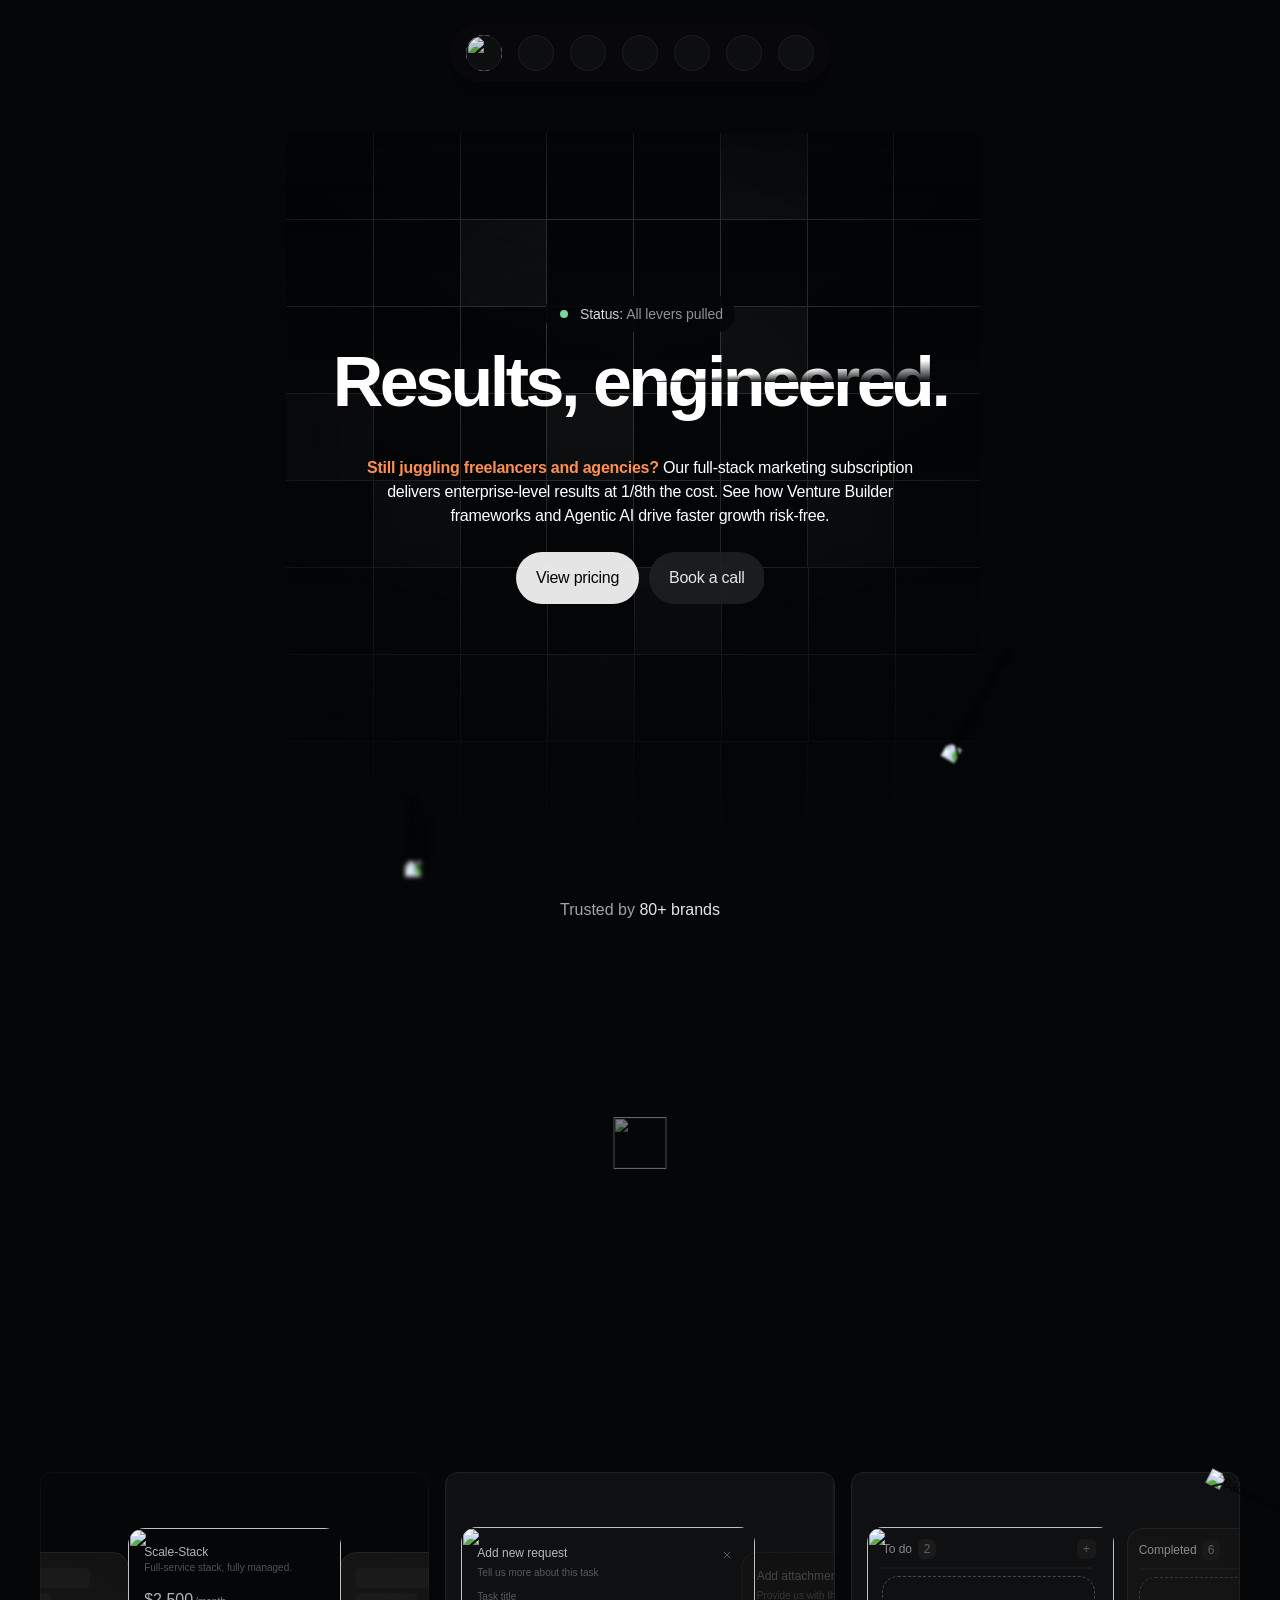
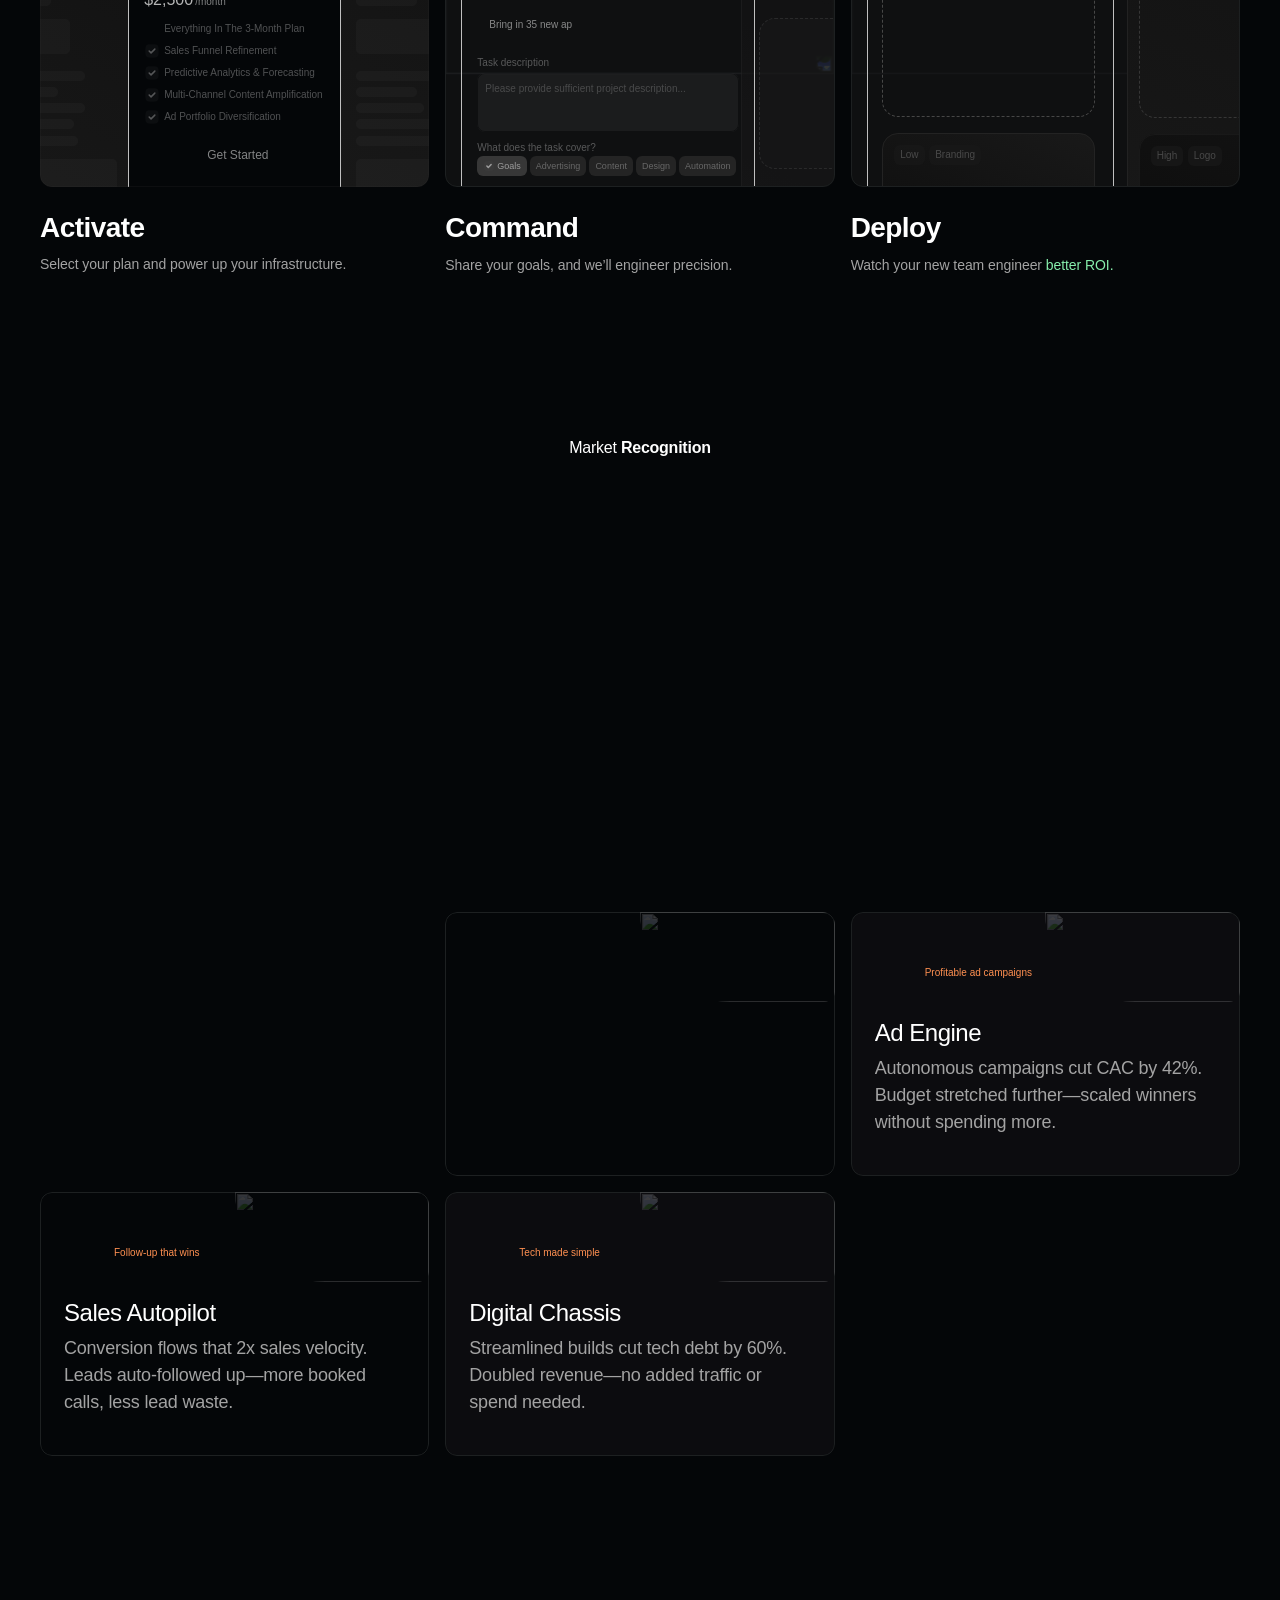
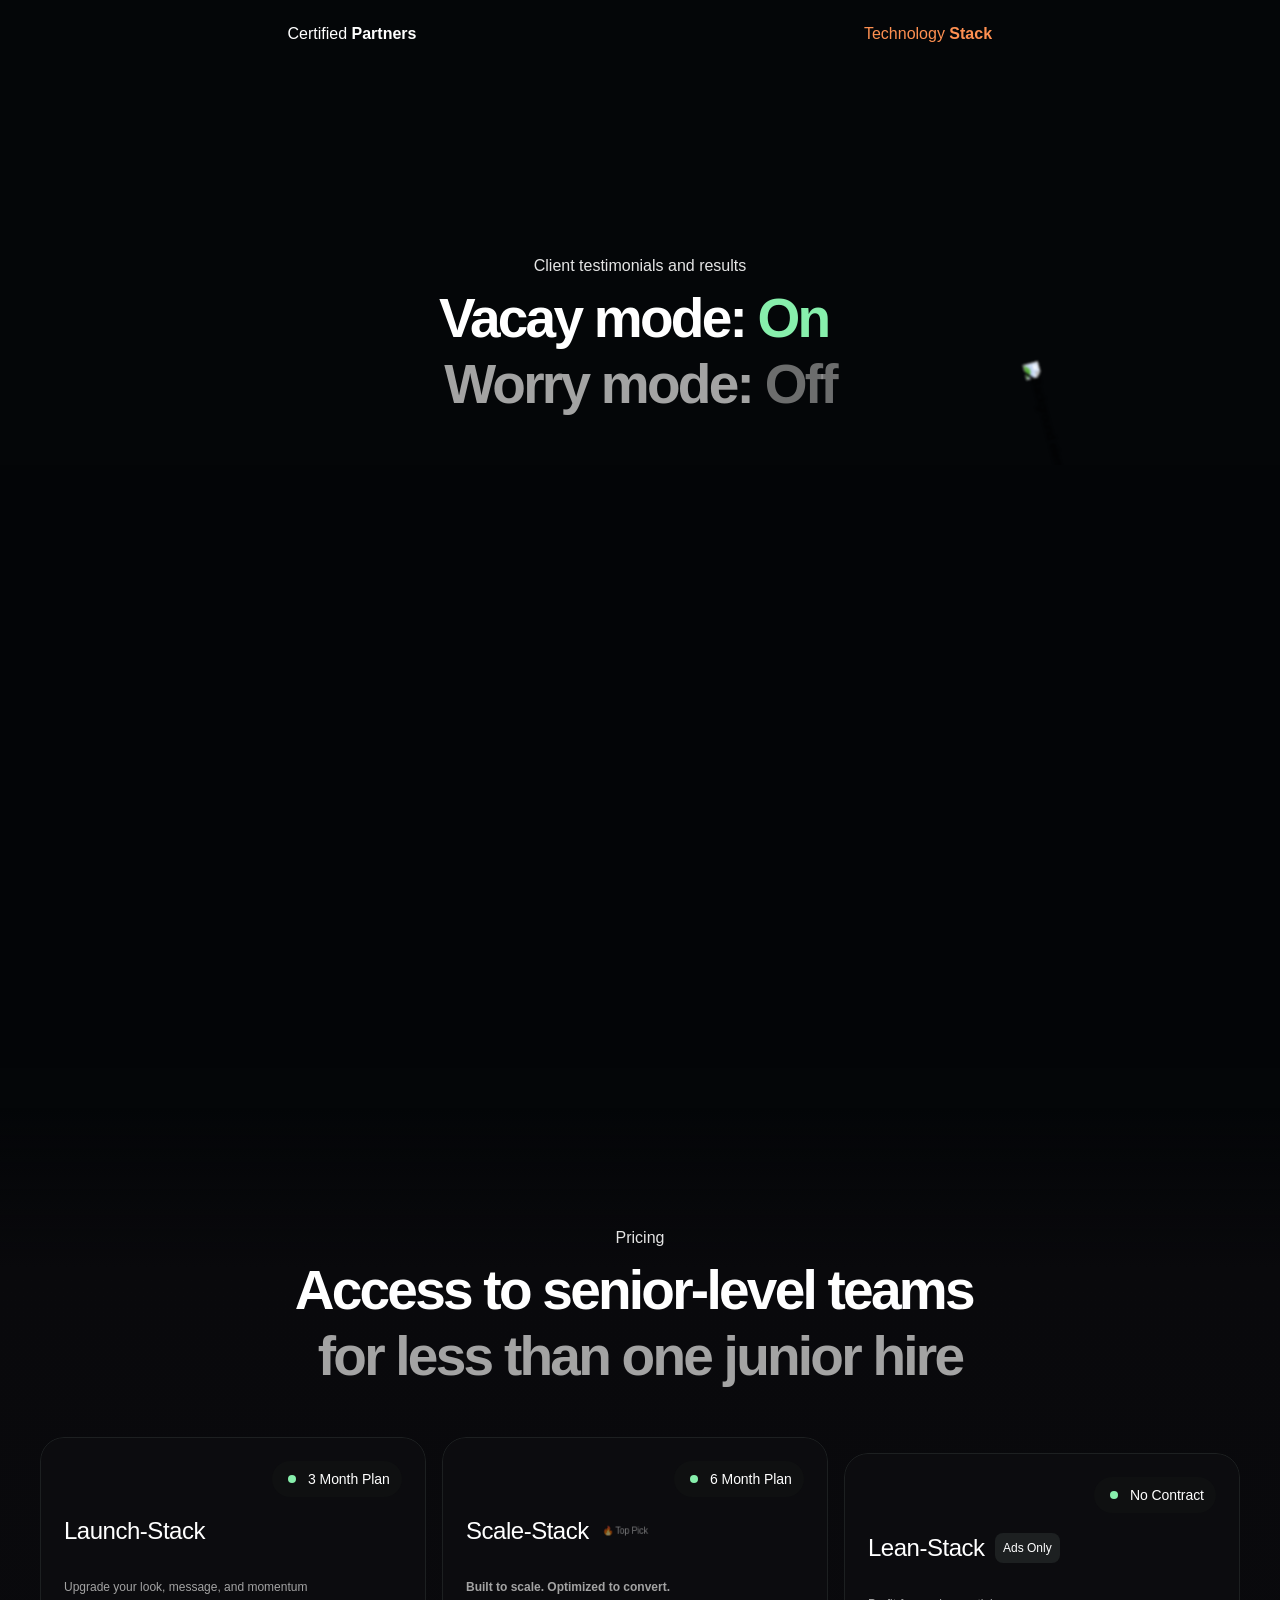
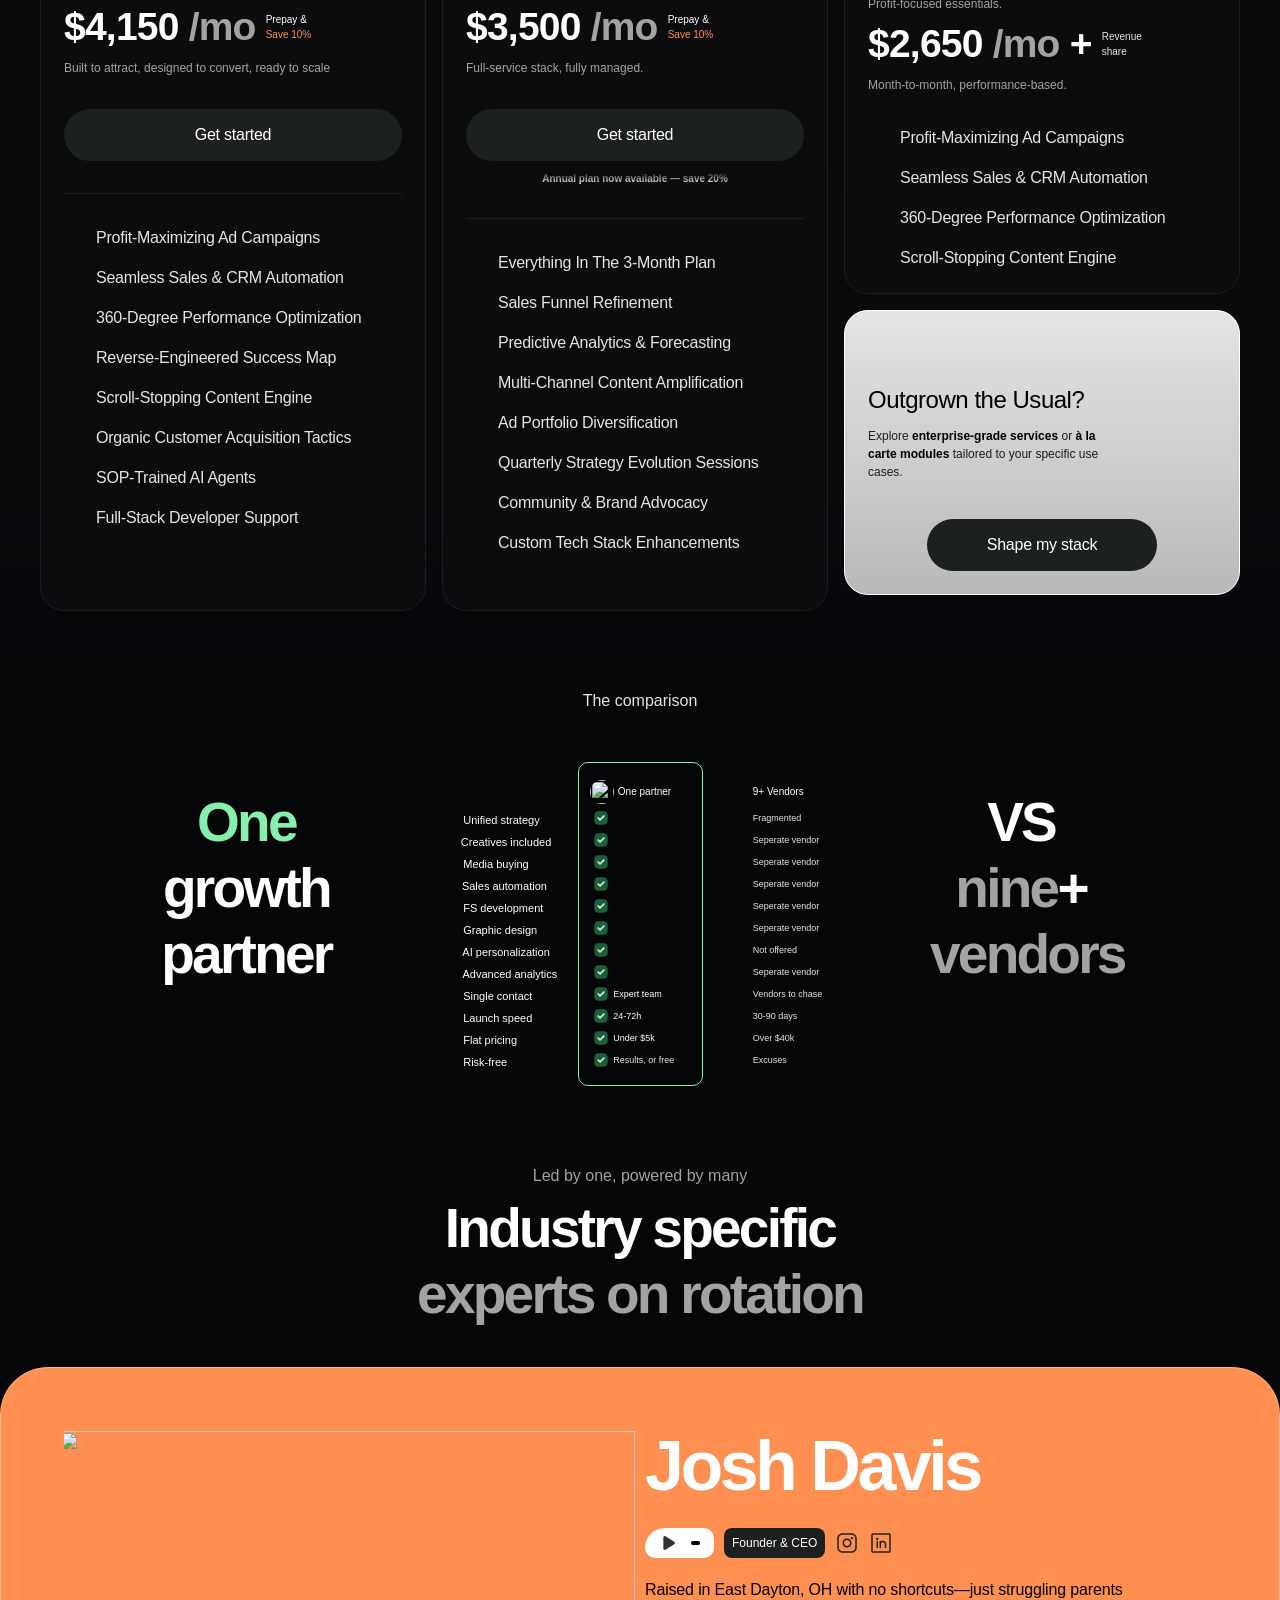
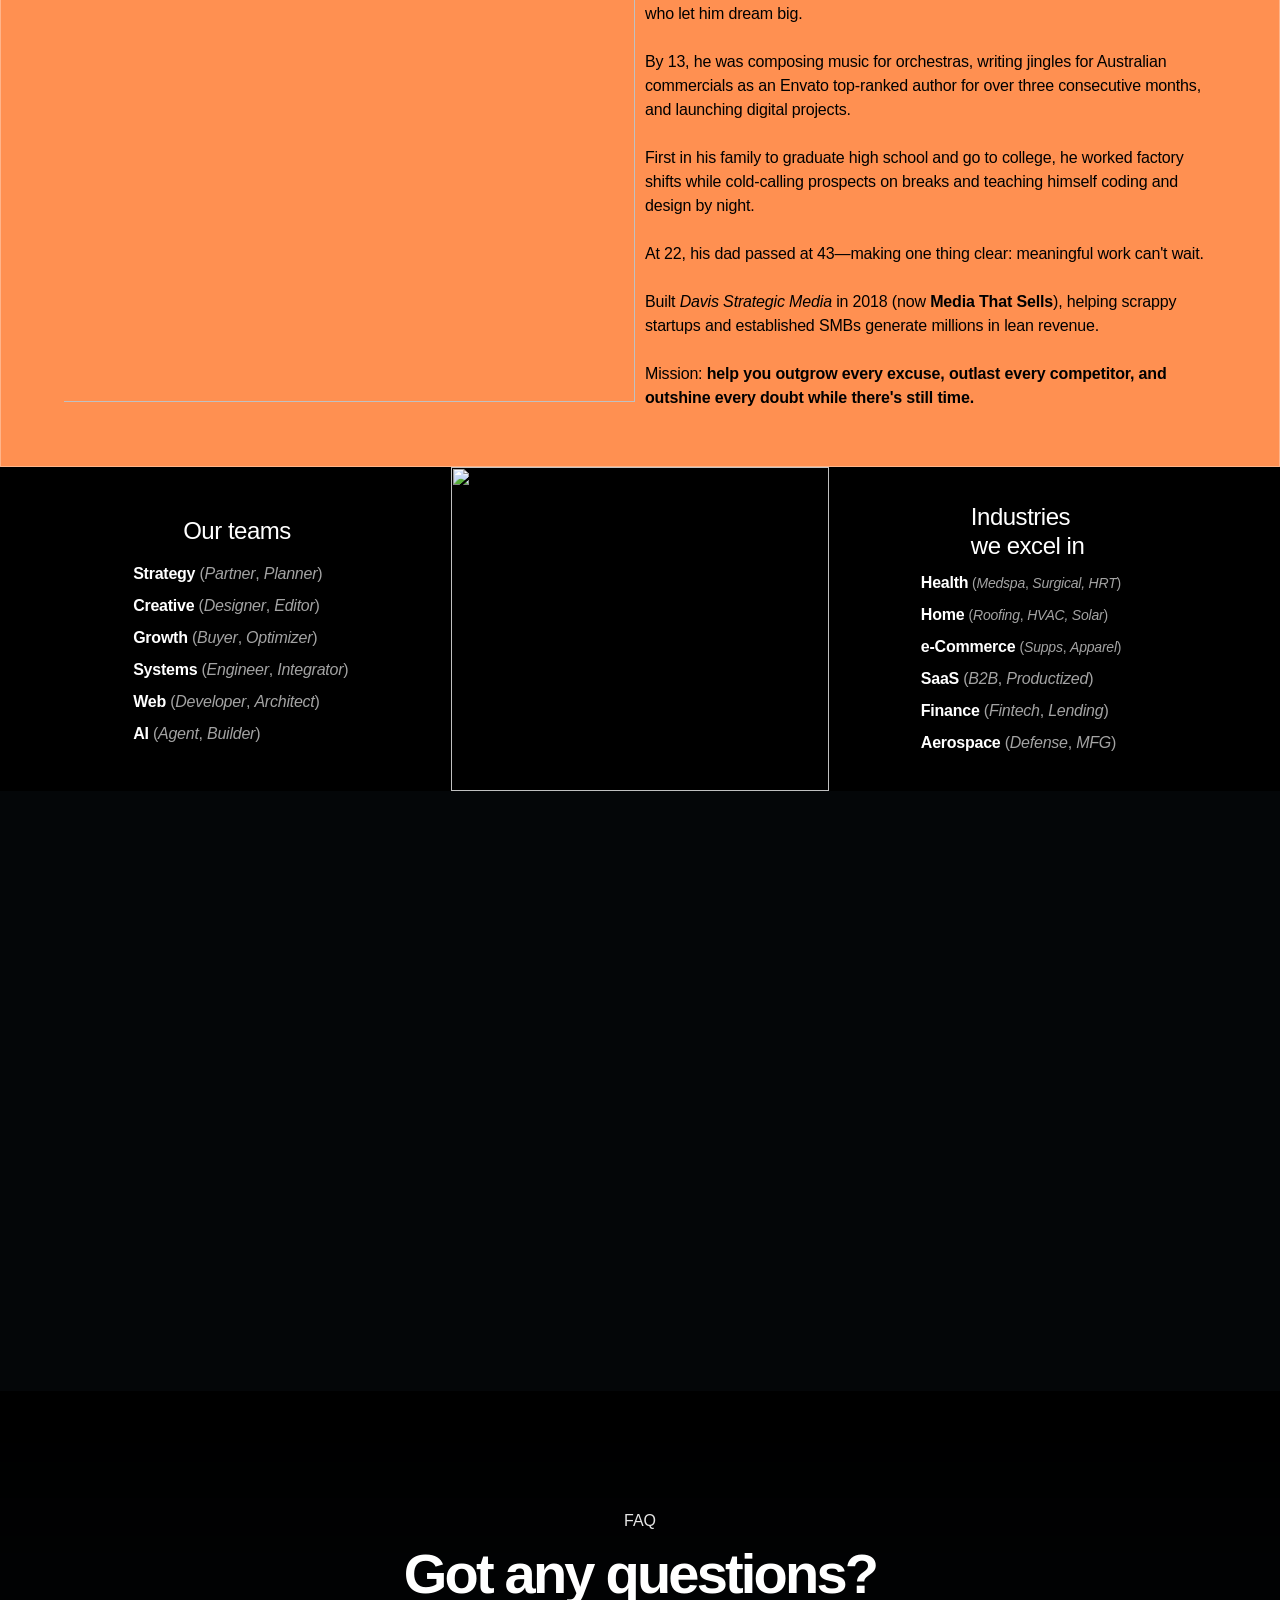
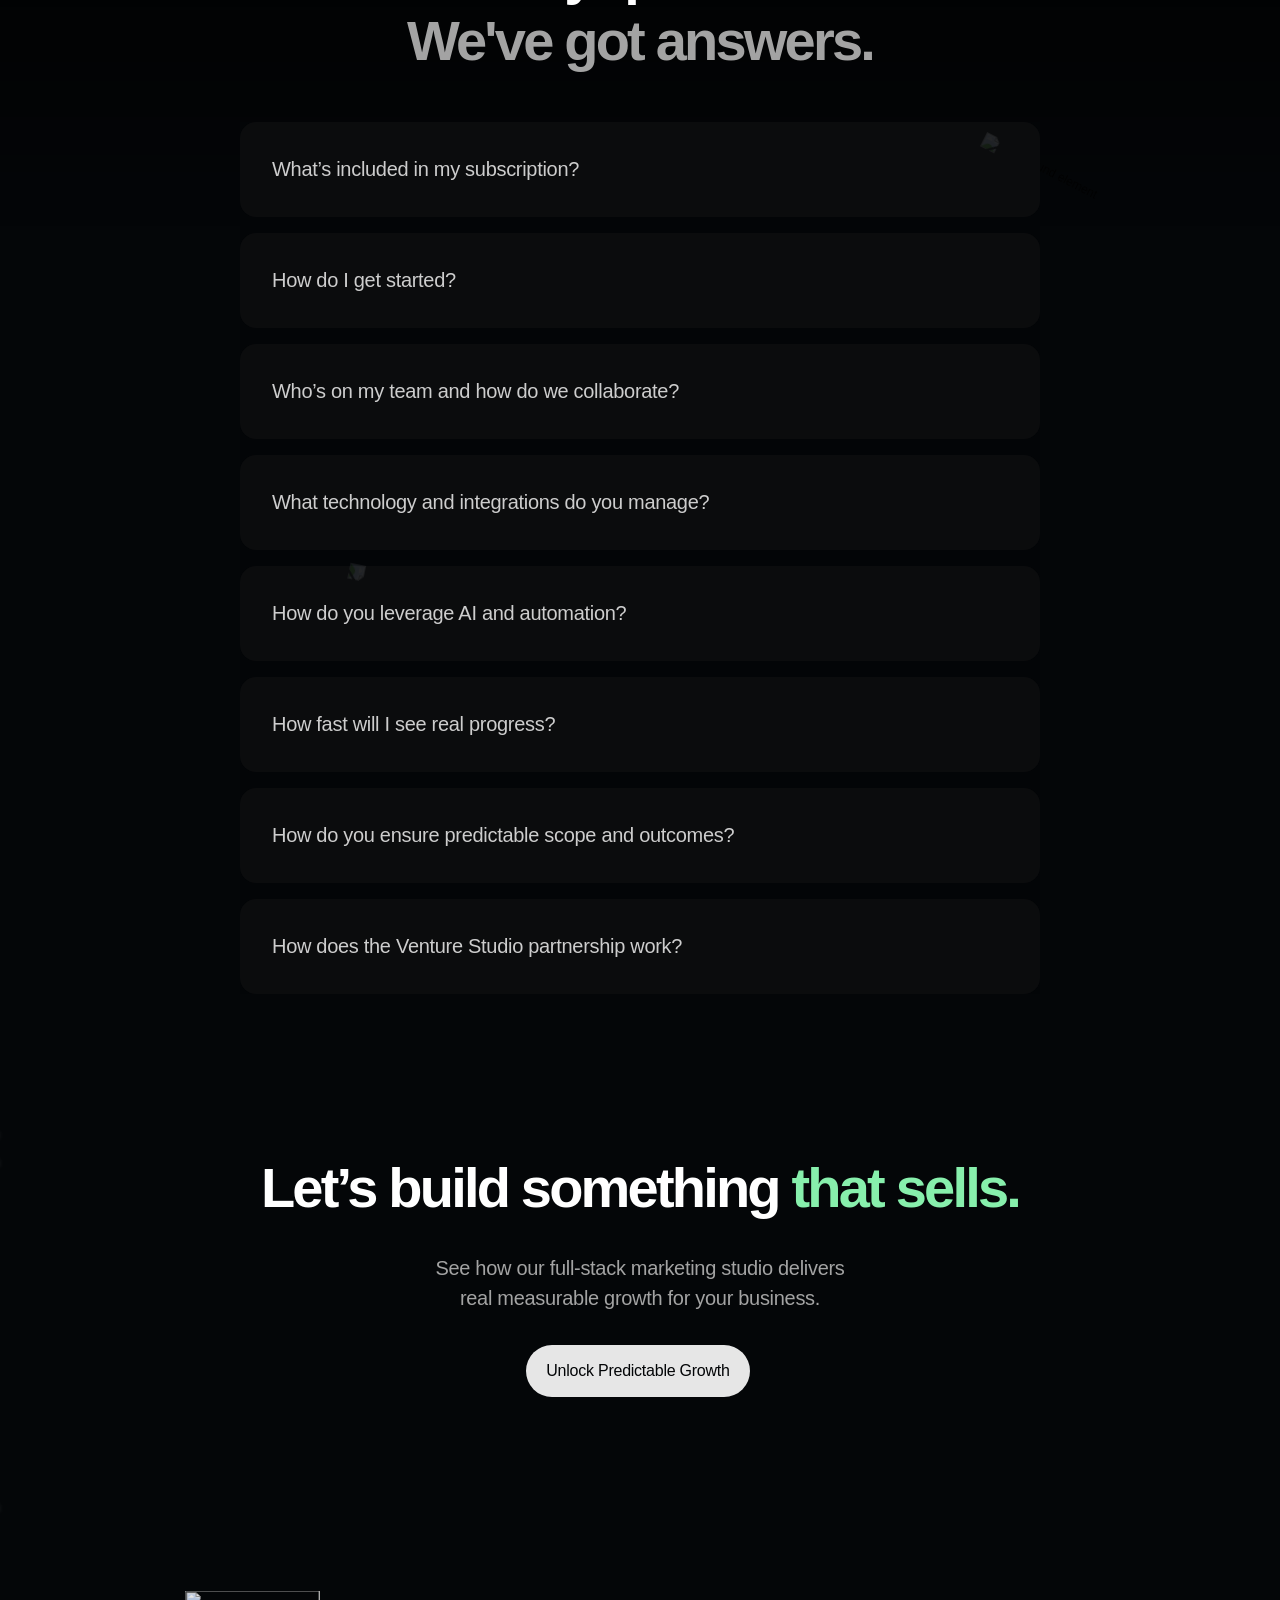
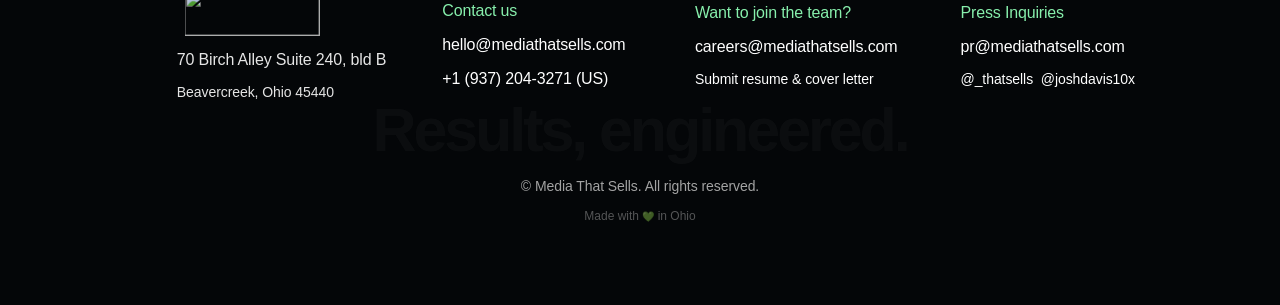
==== index.html @ 755be608 "Update index.html minify removed" ====
<!doctype html>

<html lang="en">
<head>
    <meta charset="utf-8">
    
    
    
    
    
    
    <meta name="viewport" content="width=device-width">
    <meta name="generator" content="Framer 20dc3ed">
    <title>Media That Sells: The Best Embedded Growth Stack</title>
    <meta name="description" content="Full Stack Marketing strategy, creative, development, AI automation &amp; sales systems in one embedded growth stack. Grow like you're venture-backed at 1/8th agency costs.">
    <meta name="framer-search-index" content="https://framerusercontent.com/sites/59WkfZqA76iLM8jSQYgSdC/searchIndex-2-1ZpYGWHoi-.json">
    <link href="https://framerusercontent.com/images/jy5UCaVM6lB5uSy9QHfUiDJcK7E.png" rel="icon" media="(prefers-color-scheme: light)">
    <link href="https://framerusercontent.com/images/bsB0imzJguDzT7Pm1epJZ0bMry0.png" rel="icon" media="(prefers-color-scheme: dark)">
    <link rel="apple-touch-icon" href="https://framerusercontent.com/images/R0e0ONssAnDBWnEN2Jridid7ME.png">
    
    <meta property="og:type" content="website">
    <meta property="og:title" content="Media That Sells: The Best Embedded Growth Stack">
    <meta property="og:description" content="Full Stack Marketing strategy, creative, development, AI automation &amp; sales systems in one embedded growth stack. Grow like you're venture-backed at 1/8th agency costs.">
    <meta property="og:image" content="https://framerusercontent.com/images/AFi92Sm66YJEIRCPJLmb1aMQ3ME.png">
    
    <meta name="twitter:card" content="summary_large_image">
    <meta name="twitter:title" content="Media That Sells: The Best Embedded Growth Stack">
    <meta name="twitter:description" content="Full Stack Marketing strategy, creative, development, AI automation &amp; sales systems in one embedded growth stack. Grow like you're venture-backed at 1/8th agency costs.">
    <meta name="twitter:image" content="https://framerusercontent.com/images/AFi92Sm66YJEIRCPJLmb1aMQ3ME.png">
    
    <link href="https://fonts.gstatic.com" rel="preconnect" crossorigin>
    <meta name="robots" content="max-image-preview:large"><style data-framer-breakpoint-css>@media(min-width: 1440px){.hidden-72rtr7{display:none!important}}@media(min-width: 1200px) and (max-width: 1439px){.hidden-tokwkx{display:none!important}}@media(min-width: 810px) and (max-width: 1199px){.hidden-1j3i7qj{display:none!important}}@media(max-width: 809px){.hidden-gsths5{display:none!important}}</style><style data-framer-css-ssr-minified data-framer-components="framer-lib-cursors-host framer-V9X5Q PropertyOverrides framer-PQSil framer-DoiQX framer-DKFF1 framer-K3ED9 framer-NqnGh framer-lib-vimeo framer-naDvf framer-W4cB4 framer-bbBrs framer-Gtrfh framer-VJUUV framer-PMKWr">html,body,#main{margin:0;padding:0;box-sizing:border-box}:root{-webkit-font-smoothing:antialiased;-moz-osx-font-smoothing:grayscale}*{box-sizing:border-box;-webkit-font-smoothing:inherit}h1,h2,h3,h4,h5,h6,p,figure{margin:0}body,input,textarea,select,button{font-size:12px;font-family:sans-serif}body{--token-801172cb-bf10-456d-b6c0-e7ed31654a54: rgb(255, 255, 255);--token-c9883a06-0714-4bde-a248-d9d8eb496918: rgb(229, 229, 229);--token-64b159d3-04ba-4802-be08-e862d24eda69: rgb(163, 163, 163);--token-80553515-7ab0-44ac-b981-96d7680674fd: rgb(4, 6, 8);--token-ee7ff27e-bc2d-40a1-8a1f-b3d025af745d: rgb(15, 16, 17);--token-59a5b926-bc8b-446d-ae39-ed15103ee164: rgb(29, 32, 33);--token-8333892f-efe4-41b8-b3da-b102a8c97a9f: rgb(28, 28, 28);--token-1e4de996-fe4b-4667-88fc-284e9577f815: rgb(12, 12, 15);--token-cea865e2-a56c-48f4-b031-3e5821c6e8aa: rgb(9, 9, 12);--token-c9cc87af-7b3d-44ac-840b-12a5cbe1aa9e: rgb(7, 45, 22);--token-9f76091e-37c2-4356-9ad5-a6fb7429f274: rgb(23, 128, 61);--token-0dc4c26f-f3d9-46d4-b4db-4633e1b3b583: rgb(73, 222, 128);--token-f2656e59-b61b-4c39-935e-d472ecb13f4f: rgb(135, 239, 172);--token-c425eab4-01d5-41c4-bc1e-5895bf32674a: rgb(187, 247, 208);--token-0261bdba-ba72-4b25-97cd-5bb88d455246: rgb(220, 252, 231);--token-33802985-dbc9-4f53-b384-9ce4b38b016a: #fffbeb;--token-27200f83-8cbc-4f0e-bfb7-1a842b62a15c: rgb(253, 230, 138);--token-17e93c2c-0974-4100-965f-37a30a70bc9f: #f59e0b;--token-ce350b4a-a532-4ae3-90cd-54293109a2e1: #d97708;--token-e9801865-f7eb-4ea5-a075-7b2f615ba4f0: #b45308;--token-7ed47021-94d8-4c80-92b1-148447d2f41c: #78350f;--token-3042479b-353c-4a86-8e53-3e0d7443aabf: #fef2f2;--token-b0fd8752-cdd1-4256-9498-dd0e63066c38: rgb(254, 202, 202);--token-fa8f09d1-40ae-40ce-91d6-991468d5d5f3: #ef4444;--token-1507efa9-de01-4b38-ac9b-5f8f4b9be30e: #dc2626;--token-886d6572-8a1b-4bbf-868f-f91f9142a0b9: #b91c1c;--token-1f70983a-ac0b-4632-882a-df7a5c0e4604: #7f1c1d;--token-6c2a1776-4399-4b6f-9f5f-20c38b3978d2: rgba(255, 255, 255, .6);--token-7640145a-bfd1-4b30-ad88-11bb13dffd1a: rgba(38, 38, 38, .6);--token-11949412-c560-460d-bd0e-b723425ac722: rgba(255, 255, 255, 0);--token-34fdd65b-abfd-4e9b-a0c1-464670ab3155: rgba(0, 0, 0, 0);--token-1de02e71-b475-4567-804c-659b56bb3469: rgb(255, 144, 81)}@media (prefers-color-scheme: dark){body{--token-801172cb-bf10-456d-b6c0-e7ed31654a54: rgb(255, 255, 255);--token-c9883a06-0714-4bde-a248-d9d8eb496918: #e5e5e5;--token-64b159d3-04ba-4802-be08-e862d24eda69: #a3a3a3;--token-80553515-7ab0-44ac-b981-96d7680674fd: rgb(4, 6, 8);--token-ee7ff27e-bc2d-40a1-8a1f-b3d025af745d: rgb(15, 16, 17);--token-59a5b926-bc8b-446d-ae39-ed15103ee164: rgb(29, 32, 33);--token-8333892f-efe4-41b8-b3da-b102a8c97a9f: rgb(28, 28, 28);--token-1e4de996-fe4b-4667-88fc-284e9577f815: rgb(12, 12, 15);--token-cea865e2-a56c-48f4-b031-3e5821c6e8aa: rgb(9, 9, 12);--token-c9cc87af-7b3d-44ac-840b-12a5cbe1aa9e: rgb(7, 45, 22);--token-9f76091e-37c2-4356-9ad5-a6fb7429f274: rgb(23, 128, 61);--token-0dc4c26f-f3d9-46d4-b4db-4633e1b3b583: rgb(73, 222, 128);--token-f2656e59-b61b-4c39-935e-d472ecb13f4f: rgb(135, 239, 172);--token-c425eab4-01d5-41c4-bc1e-5895bf32674a: rgb(187, 247, 208);--token-0261bdba-ba72-4b25-97cd-5bb88d455246: rgb(220, 252, 231);--token-33802985-dbc9-4f53-b384-9ce4b38b016a: #451905;--token-27200f83-8cbc-4f0e-bfb7-1a842b62a15c: rgb(180, 84, 10);--token-17e93c2c-0974-4100-965f-37a30a70bc9f: rgb(251, 191, 36);--token-ce350b4a-a532-4ae3-90cd-54293109a2e1: rgb(251, 212, 76);--token-e9801865-f7eb-4ea5-a075-7b2f615ba4f0: rgb(253, 230, 138);--token-7ed47021-94d8-4c80-92b1-148447d2f41c: rgb(254, 243, 199);--token-3042479b-353c-4a86-8e53-3e0d7443aabf: #460b09;--token-b0fd8752-cdd1-4256-9498-dd0e63066c38: rgb(185, 28, 27);--token-fa8f09d1-40ae-40ce-91d6-991468d5d5f3: rgb(248, 113, 113);--token-1507efa9-de01-4b38-ac9b-5f8f4b9be30e: rgb(253, 165, 165);--token-886d6572-8a1b-4bbf-868f-f91f9142a0b9: rgb(254, 202, 202);--token-1f70983a-ac0b-4632-882a-df7a5c0e4604: rgb(254, 226, 225);--token-6c2a1776-4399-4b6f-9f5f-20c38b3978d2: rgba(10, 10, 10, .6);--token-7640145a-bfd1-4b30-ad88-11bb13dffd1a: rgba(255, 255, 255, .6);--token-11949412-c560-460d-bd0e-b723425ac722: rgba(0, 0, 0, 0);--token-34fdd65b-abfd-4e9b-a0c1-464670ab3155: rgba(255, 255, 255, 0)}}#__framer-badge-container{position:fixed;bottom:0;padding:20px;width:100%;display:flex;justify-content:right;pointer-events:none;z-index:314159}.__framer-badge{pointer-events:auto}@font-face{font-family:Roboto;font-style:normal;font-weight:400;font-stretch:100%;font-display:swap;src:url(https://fonts.gstatic.com/s/roboto/v48/KFOMCnqEu92Fr1ME7kSn66aGLdTylUAMQXC89YmC2DPNWubEbVmZiArmlw.woff2) format("woff2");unicode-range:U+0460-052F,U+1C80-1C8A,U+20B4,U+2DE0-2DFF,U+A640-A69F,U+FE2E-FE2F}@font-face{font-family:Roboto;font-style:normal;font-weight:400;font-stretch:100%;font-display:swap;src:url(https://fonts.gstatic.com/s/roboto/v48/KFOMCnqEu92Fr1ME7kSn66aGLdTylUAMQXC89YmC2DPNWubEbVmQiArmlw.woff2) format("woff2");unicode-range:U+0301,U+0400-045F,U+0490-0491,U+04B0-04B1,U+2116}@font-face{font-family:Roboto;font-style:normal;font-weight:400;font-stretch:100%;font-display:swap;src:url(https://fonts.gstatic.com/s/roboto/v48/KFOMCnqEu92Fr1ME7kSn66aGLdTylUAMQXC89YmC2DPNWubEbVmYiArmlw.woff2) format("woff2");unicode-range:U+1F00-1FFF}@font-face{font-family:Roboto;font-style:normal;font-weight:400;font-stretch:100%;font-display:swap;src:url(https://fonts.gstatic.com/s/roboto/v48/KFOMCnqEu92Fr1ME7kSn66aGLdTylUAMQXC89YmC2DPNWubEbVmXiArmlw.woff2) format("woff2");unicode-range:U+0370-0377,U+037A-037F,U+0384-038A,U+038C,U+038E-03A1,U+03A3-03FF}@font-face{font-family:Roboto;font-style:normal;font-weight:400;font-stretch:100%;font-display:swap;src:url(https://fonts.gstatic.com/s/roboto/v48/KFOMCnqEu92Fr1ME7kSn66aGLdTylUAMQXC89YmC2DPNWubEbVnoiArmlw.woff2) format("woff2");unicode-range:U+0302-0303,U+0305,U+0307-0308,U+0310,U+0312,U+0315,U+031A,U+0326-0327,U+032C,U+032F-0330,U+0332-0333,U+0338,U+033A,U+0346,U+034D,U+0391-03A1,U+03A3-03A9,U+03B1-03C9,U+03D1,U+03D5-03D6,U+03F0-03F1,U+03F4-03F5,U+2016-2017,U+2034-2038,U+203C,U+2040,U+2043,U+2047,U+2050,U+2057,U+205F,U+2070-2071,U+2074-208E,U+2090-209C,U+20D0-20DC,U+20E1,U+20E5-20EF,U+2100-2112,U+2114-2115,U+2117-2121,U+2123-214F,U+2190,U+2192,U+2194-21AE,U+21B0-21E5,U+21F1-21F2,U+21F4-2211,U+2213-2214,U+2216-22FF,U+2308-230B,U+2310,U+2319,U+231C-2321,U+2336-237A,U+237C,U+2395,U+239B-23B7,U+23D0,U+23DC-23E1,U+2474-2475,U+25AF,U+25B3,U+25B7,U+25BD,U+25C1,U+25CA,U+25CC,U+25FB,U+266D-266F,U+27C0-27FF,U+2900-2AFF,U+2B0E-2B11,U+2B30-2B4C,U+2BFE,U+3030,U+FF5B,U+FF5D,U+1D400-1D7FF,U+1EE00-1EEFF}@font-face{font-family:Roboto;font-style:normal;font-weight:400;font-stretch:100%;font-display:swap;src:url(https://fonts.gstatic.com/s/roboto/v48/KFOMCnqEu92Fr1ME7kSn66aGLdTylUAMQXC89YmC2DPNWubEbVn6iArmlw.woff2) format("woff2");unicode-range:U+0001-000C,U+000E-001F,U+007F-009F,U+20DD-20E0,U+20E2-20E4,U+2150-218F,U+2190,U+2192,U+2194-2199,U+21AF,U+21E6-21F0,U+21F3,U+2218-2219,U+2299,U+22C4-22C6,U+2300-243F,U+2440-244A,U+2460-24FF,U+25A0-27BF,U+2800-28FF,U+2921-2922,U+2981,U+29BF,U+29EB,U+2B00-2BFF,U+4DC0-4DFF,U+FFF9-FFFB,U+10140-1018E,U+10190-1019C,U+101A0,U+101D0-101FD,U+102E0-102FB,U+10E60-10E7E,U+1D2C0-1D2D3,U+1D2E0-1D37F,U+1F000-1F0FF,U+1F100-1F1AD,U+1F1E6-1F1FF,U+1F30D-1F30F,U+1F315,U+1F31C,U+1F31E,U+1F320-1F32C,U+1F336,U+1F378,U+1F37D,U+1F382,U+1F393-1F39F,U+1F3A7-1F3A8,U+1F3AC-1F3AF,U+1F3C2,U+1F3C4-1F3C6,U+1F3CA-1F3CE,U+1F3D4-1F3E0,U+1F3ED,U+1F3F1-1F3F3,U+1F3F5-1F3F7,U+1F408,U+1F415,U+1F41F,U+1F426,U+1F43F,U+1F441-1F442,U+1F444,U+1F446-1F449,U+1F44C-1F44E,U+1F453,U+1F46A,U+1F47D,U+1F4A3,U+1F4B0,U+1F4B3,U+1F4B9,U+1F4BB,U+1F4BF,U+1F4C8-1F4CB,U+1F4D6,U+1F4DA,U+1F4DF,U+1F4E3-1F4E6,U+1F4EA-1F4ED,U+1F4F7,U+1F4F9-1F4FB,U+1F4FD-1F4FE,U+1F503,U+1F507-1F50B,U+1F50D,U+1F512-1F513,U+1F53E-1F54A,U+1F54F-1F5FA,U+1F610,U+1F650-1F67F,U+1F687,U+1F68D,U+1F691,U+1F694,U+1F698,U+1F6AD,U+1F6B2,U+1F6B9-1F6BA,U+1F6BC,U+1F6C6-1F6CF,U+1F6D3-1F6D7,U+1F6E0-1F6EA,U+1F6F0-1F6F3,U+1F6F7-1F6FC,U+1F700-1F7FF,U+1F800-1F80B,U+1F810-1F847,U+1F850-1F859,U+1F860-1F887,U+1F890-1F8AD,U+1F8B0-1F8BB,U+1F8C0-1F8C1,U+1F900-1F90B,U+1F93B,U+1F946,U+1F984,U+1F996,U+1F9E9,U+1FA00-1FA6F,U+1FA70-1FA7C,U+1FA80-1FA89,U+1FA8F-1FAC6,U+1FACE-1FADC,U+1FADF-1FAE9,U+1FAF0-1FAF8,U+1FB00-1FBFF}@font-face{font-family:Roboto;font-style:normal;font-weight:400;font-stretch:100%;font-display:swap;src:url(https://fonts.gstatic.com/s/roboto/v48/KFOMCnqEu92Fr1ME7kSn66aGLdTylUAMQXC89YmC2DPNWubEbVmbiArmlw.woff2) format("woff2");unicode-range:U+0102-0103,U+0110-0111,U+0128-0129,U+0168-0169,U+01A0-01A1,U+01AF-01B0,U+0300-0301,U+0303-0304,U+0308-0309,U+0323,U+0329,U+1EA0-1EF9,U+20AB}@font-face{font-family:Roboto;font-style:normal;font-weight:400;font-stretch:100%;font-display:swap;src:url(https://fonts.gstatic.com/s/roboto/v48/KFOMCnqEu92Fr1ME7kSn66aGLdTylUAMQXC89YmC2DPNWubEbVmaiArmlw.woff2) format("woff2");unicode-range:U+0100-02BA,U+02BD-02C5,U+02C7-02CC,U+02CE-02D7,U+02DD-02FF,U+0304,U+0308,U+0329,U+1D00-1DBF,U+1E00-1E9F,U+1EF2-1EFF,U+2020,U+20A0-20AB,U+20AD-20C0,U+2113,U+2C60-2C7F,U+A720-A7FF}@font-face{font-family:Roboto;font-style:normal;font-weight:400;font-stretch:100%;font-display:swap;src:url(https://fonts.gstatic.com/s/roboto/v48/KFOMCnqEu92Fr1ME7kSn66aGLdTylUAMQXC89YmC2DPNWubEbVmUiAo.woff2) format("woff2");unicode-range:U+0000-00FF,U+0131,U+0152-0153,U+02BB-02BC,U+02C6,U+02DA,U+02DC,U+0304,U+0308,U+0329,U+2000-206F,U+20AC,U+2122,U+2191,U+2193,U+2212,U+2215,U+FEFF,U+FFFD}@font-face{font-family:Inter;src:url(https://framerusercontent.com/assets/5vvr9Vy74if2I6bQbJvbw7SY1pQ.woff2);font-display:swap;font-style:normal;font-weight:400;unicode-range:U+0460-052F,U+1C80-1C88,U+20B4,U+2DE0-2DFF,U+A640-A69F,U+FE2E-FE2F}@font-face{font-family:Inter;src:url(https://framerusercontent.com/assets/EOr0mi4hNtlgWNn9if640EZzXCo.woff2);font-display:swap;font-style:normal;font-weight:400;unicode-range:U+0301,U+0400-045F,U+0490-0491,U+04B0-04B1,U+2116}@font-face{font-family:Inter;src:url(https://framerusercontent.com/assets/Y9k9QrlZAqio88Klkmbd8VoMQc.woff2);font-display:swap;font-style:normal;font-weight:400;unicode-range:U+1F00-1FFF}@font-face{font-family:Inter;src:url(https://framerusercontent.com/assets/OYrD2tBIBPvoJXiIHnLoOXnY9M.woff2);font-display:swap;font-style:normal;font-weight:400;unicode-range:U+0370-03FF}@font-face{font-family:Inter;src:url(https://framerusercontent.com/assets/JeYwfuaPfZHQhEG8U5gtPDZ7WQ.woff2);font-display:swap;font-style:normal;font-weight:400;unicode-range:U+0100-024F,U+0259,U+1E00-1EFF,U+2020,U+20A0-20AB,U+20AD-20CF,U+2113,U+2C60-2C7F,U+A720-A7FF}@font-face{font-family:Inter;src:url(https://framerusercontent.com/assets/vQyevYAyHtARFwPqUzQGpnDs.woff2);font-display:swap;font-style:normal;font-weight:400;unicode-range:U+0000-00FF,U+0131,U+0152-0153,U+02BB-02BC,U+02C6,U+02DA,U+02DC,U+2000-206F,U+2074,U+20AC,U+2122,U+2191,U+2193,U+2212,U+2215,U+FEFF,U+FFFD}@font-face{font-family:Inter;src:url(https://framerusercontent.com/assets/b6Y37FthZeALduNqHicBT6FutY.woff2);font-display:swap;font-style:normal;font-weight:400;unicode-range:U+0102-0103,U+0110-0111,U+0128-0129,U+0168-0169,U+01A0-01A1,U+01AF-01B0,U+1EA0-1EF9,U+20AB}@font-face{font-family:Inter;src:url(https://framerusercontent.com/assets/hyOgCu0Xnghbimh0pE8QTvtt2AU.woff2);font-display:swap;font-style:normal;font-weight:600;unicode-range:U+0460-052F,U+1C80-1C88,U+20B4,U+2DE0-2DFF,U+A640-A69F,U+FE2E-FE2F}@font-face{font-family:Inter;src:url(https://framerusercontent.com/assets/NeGmSOXrPBfEFIy5YZeHq17LEDA.woff2);font-display:swap;font-style:normal;font-weight:600;unicode-range:U+0301,U+0400-045F,U+0490-0491,U+04B0-04B1,U+2116}@font-face{font-family:Inter;src:url(https://framerusercontent.com/assets/oYaAX5himiTPYuN8vLWnqBbfD2s.woff2);font-display:swap;font-style:normal;font-weight:600;unicode-range:U+1F00-1FFF}@font-face{font-family:Inter;src:url(https://framerusercontent.com/assets/lEJLP4R0yuCaMCjSXYHtJw72M.woff2);font-display:swap;font-style:normal;font-weight:600;unicode-range:U+0370-03FF}@font-face{font-family:Inter;src:url(https://framerusercontent.com/assets/cRJyLNuTJR5jbyKzGi33wU9cqIQ.woff2);font-display:swap;font-style:normal;font-weight:600;unicode-range:U+0100-024F,U+0259,U+1E00-1EFF,U+2020,U+20A0-20AB,U+20AD-20CF,U+2113,U+2C60-2C7F,U+A720-A7FF}@font-face{font-family:Inter;src:url(https://framerusercontent.com/assets/1ZFS7N918ojhhd0nQWdj3jz4w.woff2);font-display:swap;font-style:normal;font-weight:600;unicode-range:U+0000-00FF,U+0131,U+0152-0153,U+02BB-02BC,U+02C6,U+02DA,U+02DC,U+2000-206F,U+2074,U+20AC,U+2122,U+2191,U+2193,U+2212,U+2215,U+FEFF,U+FFFD}@font-face{font-family:Inter;src:url(https://framerusercontent.com/assets/A0Wcc7NgXMjUuFdquHDrIZpzZw0.woff2);font-display:swap;font-style:normal;font-weight:600;unicode-range:U+0102-0103,U+0110-0111,U+0128-0129,U+0168-0169,U+01A0-01A1,U+01AF-01B0,U+1EA0-1EF9,U+20AB}@font-face{font-family:Inter;src:url(https://framerusercontent.com/assets/DpPBYI0sL4fYLgAkX8KXOPVt7c.woff2);font-display:swap;font-style:normal;font-weight:700;unicode-range:U+0460-052F,U+1C80-1C88,U+20B4,U+2DE0-2DFF,U+A640-A69F,U+FE2E-FE2F}@font-face{font-family:Inter;src:url(https://framerusercontent.com/assets/4RAEQdEOrcnDkhHiiCbJOw92Lk.woff2);font-display:swap;font-style:normal;font-weight:700;unicode-range:U+0301,U+0400-045F,U+0490-0491,U+04B0-04B1,U+2116}@font-face{font-family:Inter;src:url(https://framerusercontent.com/assets/1K3W8DizY3v4emK8Mb08YHxTbs.woff2);font-display:swap;font-style:normal;font-weight:700;unicode-range:U+1F00-1FFF}@font-face{font-family:Inter;src:url(https://framerusercontent.com/assets/tUSCtfYVM1I1IchuyCwz9gDdQ.woff2);font-display:swap;font-style:normal;font-weight:700;unicode-range:U+0370-03FF}@font-face{font-family:Inter;src:url(https://framerusercontent.com/assets/VgYFWiwsAC5OYxAycRXXvhze58.woff2);font-display:swap;font-style:normal;font-weight:700;unicode-range:U+0100-024F,U+0259,U+1E00-1EFF,U+2020,U+20A0-20AB,U+20AD-20CF,U+2113,U+2C60-2C7F,U+A720-A7FF}@font-face{font-family:Inter;src:url(https://framerusercontent.com/assets/DXD0Q7LSl7HEvDzucnyLnGBHM.woff2);font-display:swap;font-style:normal;font-weight:700;unicode-range:U+0000-00FF,U+0131,U+0152-0153,U+02BB-02BC,U+02C6,U+02DA,U+02DC,U+2000-206F,U+2074,U+20AC,U+2122,U+2191,U+2193,U+2212,U+2215,U+FEFF,U+FFFD}@font-face{font-family:Inter;src:url(https://framerusercontent.com/assets/GIryZETIX4IFypco5pYZONKhJIo.woff2);font-display:swap;font-style:normal;font-weight:700;unicode-range:U+0102-0103,U+0110-0111,U+0128-0129,U+0168-0169,U+01A0-01A1,U+01AF-01B0,U+1EA0-1EF9,U+20AB}@font-face{font-family:Inter;src:url(https://framerusercontent.com/assets/BkDpl4ghaqvMi1btKFyG2tdbec.woff2);font-display:swap;font-style:normal;font-weight:300;unicode-range:U+0460-052F,U+1C80-1C88,U+20B4,U+2DE0-2DFF,U+A640-A69F,U+FE2E-FE2F}@font-face{font-family:Inter;src:url(https://framerusercontent.com/assets/zAMK70AQRFSShJgUiaR5IiIhgzk.woff2);font-display:swap;font-style:normal;font-weight:300;unicode-range:U+0301,U+0400-045F,U+0490-0491,U+04B0-04B1,U+2116}@font-face{font-family:Inter;src:url(https://framerusercontent.com/assets/IETjvc5qzUaRoaruDpPSwCUM8.woff2);font-display:swap;font-style:normal;font-weight:300;unicode-range:U+1F00-1FFF}@font-face{font-family:Inter;src:url(https://framerusercontent.com/assets/oLCoaT3ioA0fHdJnWR9W6k7NY.woff2);font-display:swap;font-style:normal;font-weight:300;unicode-range:U+0370-03FF}@font-face{font-family:Inter;src:url(https://framerusercontent.com/assets/Sj0PCHQSBjFmEp6NBWg6FNaKc.woff2);font-display:swap;font-style:normal;font-weight:300;unicode-range:U+0100-024F,U+0259,U+1E00-1EFF,U+2020,U+20A0-20AB,U+20AD-20CF,U+2113,U+2C60-2C7F,U+A720-A7FF}@font-face{font-family:Inter;src:url(https://framerusercontent.com/assets/v2q8JTTTs7McDMSEhnxAIBqd0.woff2);font-display:swap;font-style:normal;font-weight:300;unicode-range:U+0000-00FF,U+0131,U+0152-0153,U+02BB-02BC,U+02C6,U+02DA,U+02DC,U+2000-206F,U+2074,U+20AC,U+2122,U+2191,U+2193,U+2212,U+2215,U+FEFF,U+FFFD}@font-face{font-family:Inter;src:url(https://framerusercontent.com/assets/H4TfENUY1rh8R9UaSD6vngjJP3M.woff2);font-display:swap;font-style:normal;font-weight:300;unicode-range:U+0102-0103,U+0110-0111,U+0128-0129,U+0168-0169,U+01A0-01A1,U+01AF-01B0,U+1EA0-1EF9,U+20AB}@font-face{font-family:Inter;src:url(https://framerusercontent.com/assets/CfMzU8w2e7tHgF4T4rATMPuWosA.woff2);font-display:swap;font-style:italic;font-weight:400;unicode-range:U+0460-052F,U+1C80-1C88,U+20B4,U+2DE0-2DFF,U+A640-A69F,U+FE2E-FE2F}@font-face{font-family:Inter;src:url(https://framerusercontent.com/assets/867QObYax8ANsfX4TGEVU9YiCM.woff2);font-display:swap;font-style:italic;font-weight:400;unicode-range:U+0301,U+0400-045F,U+0490-0491,U+04B0-04B1,U+2116}@font-face{font-family:Inter;src:url(https://framerusercontent.com/assets/Oyn2ZbENFdnW7mt2Lzjk1h9Zb9k.woff2);font-display:swap;font-style:italic;font-weight:400;unicode-range:U+1F00-1FFF}@font-face{font-family:Inter;src:url(https://framerusercontent.com/assets/cdAe8hgZ1cMyLu9g005pAW3xMo.woff2);font-display:swap;font-style:italic;font-weight:400;unicode-range:U+0370-03FF}@font-face{font-family:Inter;src:url(https://framerusercontent.com/assets/DOfvtmE1UplCq161m6Hj8CSQYg.woff2);font-display:swap;font-style:italic;font-weight:400;unicode-range:U+0100-024F,U+0259,U+1E00-1EFF,U+2020,U+20A0-20AB,U+20AD-20CF,U+2113,U+2C60-2C7F,U+A720-A7FF}@font-face{font-family:Inter;src:url(https://framerusercontent.com/assets/vFzuJY0c65av44uhEKB6vyjFMg.woff2);font-display:swap;font-style:italic;font-weight:400;unicode-range:U+0000-00FF,U+0131,U+0152-0153,U+02BB-02BC,U+02C6,U+02DA,U+02DC,U+2000-206F,U+2074,U+20AC,U+2122,U+2191,U+2193,U+2212,U+2215,U+FEFF,U+FFFD}@font-face{font-family:Inter;src:url(https://framerusercontent.com/assets/tKtBcDnBMevsEEJKdNGhhkLzYo.woff2);font-display:swap;font-style:italic;font-weight:400;unicode-range:U+0102-0103,U+0110-0111,U+0128-0129,U+0168-0169,U+01A0-01A1,U+01AF-01B0,U+1EA0-1EF9,U+20AB}@font-face{font-family:Inter;src:url(https://framerusercontent.com/assets/H89BbHkbHDzlxZzxi8uPzTsp90.woff2);font-display:swap;font-style:italic;font-weight:700;unicode-range:U+0460-052F,U+1C80-1C88,U+20B4,U+2DE0-2DFF,U+A640-A69F,U+FE2E-FE2F}@font-face{font-family:Inter;src:url(https://framerusercontent.com/assets/u6gJwDuwB143kpNK1T1MDKDWkMc.woff2);font-display:swap;font-style:italic;font-weight:700;unicode-range:U+0301,U+0400-045F,U+0490-0491,U+04B0-04B1,U+2116}@font-face{font-family:Inter;src:url(https://framerusercontent.com/assets/43sJ6MfOPh1LCJt46OvyDuSbA6o.woff2);font-display:swap;font-style:italic;font-weight:700;unicode-range:U+1F00-1FFF}@font-face{font-family:Inter;src:url(https://framerusercontent.com/assets/wccHG0r4gBDAIRhfHiOlq6oEkqw.woff2);font-display:swap;font-style:italic;font-weight:700;unicode-range:U+0370-03FF}@font-face{font-family:Inter;src:url(https://framerusercontent.com/assets/WZ367JPwf9bRW6LdTHN8rXgSjw.woff2);font-display:swap;font-style:italic;font-weight:700;unicode-range:U+0100-024F,U+0259,U+1E00-1EFF,U+2020,U+20A0-20AB,U+20AD-20CF,U+2113,U+2C60-2C7F,U+A720-A7FF}@font-face{font-family:Inter;src:url(https://framerusercontent.com/assets/QxmhnWTzLtyjIiZcfaLIJ8EFBXU.woff2);font-display:swap;font-style:italic;font-weight:700;unicode-range:U+0000-00FF,U+0131,U+0152-0153,U+02BB-02BC,U+02C6,U+02DA,U+02DC,U+2000-206F,U+2074,U+20AC,U+2122,U+2191,U+2193,U+2212,U+2215,U+FEFF,U+FFFD}@font-face{font-family:Inter;src:url(https://framerusercontent.com/assets/2A4Xx7CngadFGlVV4xrO06OBHY.woff2);font-display:swap;font-style:italic;font-weight:700;unicode-range:U+0102-0103,U+0110-0111,U+0128-0129,U+0168-0169,U+01A0-01A1,U+01AF-01B0,U+1EA0-1EF9,U+20AB}@font-face{font-family:Inter;src:url(https://framerusercontent.com/assets/NXxvFRoY5LDh3yCm7MEP2jqYk.woff2);font-display:block;font-style:normal;font-weight:100;unicode-range:U+0460-052F,U+1C80-1C88,U+20B4,U+2DE0-2DFF,U+A640-A69F,U+FE2E-FE2F}@font-face{font-family:Inter;src:url(https://framerusercontent.com/assets/5CcgcVyoWSqO1THBiISd6oCog.woff2);font-display:block;font-style:normal;font-weight:100;unicode-range:U+0301,U+0400-045F,U+0490-0491,U+04B0-04B1,U+2116}@font-face{font-family:Inter;src:url(https://framerusercontent.com/assets/MF544SVCvk3yNpLIz3pwDXFZPKM.woff2);font-display:block;font-style:normal;font-weight:100;unicode-range:U+1F00-1FFF}@font-face{font-family:Inter;src:url(https://framerusercontent.com/assets/TNtxudDBkAm2RXdtU3rvTBwoM.woff2);font-display:block;font-style:normal;font-weight:100;unicode-range:U+0370-03FF}@font-face{font-family:Inter;src:url(https://framerusercontent.com/assets/fIabp4VN5z7iJ3lNOz9qfNeQHc.woff2);font-display:block;font-style:normal;font-weight:100;unicode-range:U+0100-024F,U+0259,U+1E00-1EFF,U+2020,U+20A0-20AB,U+20AD-20CF,U+2113,U+2C60-2C7F,U+A720-A7FF}@font-face{font-family:Inter;src:url(https://framerusercontent.com/assets/YSOgKh50dqzzsXffetgcarlLHcI.woff2);font-display:block;font-style:normal;font-weight:100;unicode-range:U+0000-00FF,U+0131,U+0152-0153,U+02BB-02BC,U+02C6,U+02DA,U+02DC,U+2000-206F,U+2074,U+20AC,U+2122,U+2191,U+2193,U+2212,U+2215,U+FEFF,U+FFFD}@font-face{font-family:Inter;src:url(https://framerusercontent.com/assets/9iRSYClnXA0RMygyIn6yjjWXJw.woff2);font-display:block;font-style:normal;font-weight:100;unicode-range:U+0102-0103,U+0110-0111,U+0128-0129,U+0168-0169,U+01A0-01A1,U+01AF-01B0,U+1EA0-1EF9,U+20AB}@font-face{font-family:Inter;src:url(https://framerusercontent.com/assets/MVhJhYeDWxeyqT939zMNyw9p8.woff2);font-display:block;font-style:normal;font-weight:200;unicode-range:U+0460-052F,U+1C80-1C88,U+20B4,U+2DE0-2DFF,U+A640-A69F,U+FE2E-FE2F}@font-face{font-family:Inter;src:url(https://framerusercontent.com/assets/WXQXYfAQJIi2pCJACAfWWXfIDqI.woff2);font-display:block;font-style:normal;font-weight:200;unicode-range:U+0301,U+0400-045F,U+0490-0491,U+04B0-04B1,U+2116}@font-face{font-family:Inter;src:url(https://framerusercontent.com/assets/RJeJJARdrtNUtic58kOz7hIgBuE.woff2);font-display:block;font-style:normal;font-weight:200;unicode-range:U+1F00-1FFF}@font-face{font-family:Inter;src:url(https://framerusercontent.com/assets/4hBRAuM02i3fsxYDzyNvt5Az2so.woff2);font-display:block;font-style:normal;font-weight:200;unicode-range:U+0370-03FF}@font-face{font-family:Inter;src:url(https://framerusercontent.com/assets/fz1JbBffNGgK7BNUI1mmbFBlgA8.woff2);font-display:block;font-style:normal;font-weight:200;unicode-range:U+0100-024F,U+0259,U+1E00-1EFF,U+2020,U+20A0-20AB,U+20AD-20CF,U+2113,U+2C60-2C7F,U+A720-A7FF}@font-face{font-family:Inter;src:url(https://framerusercontent.com/assets/hgmI3sEShaw5UU738TAjDBQPH0.woff2);font-display:block;font-style:normal;font-weight:200;unicode-range:U+0000-00FF,U+0131,U+0152-0153,U+02BB-02BC,U+02C6,U+02DA,U+02DC,U+2000-206F,U+2074,U+20AC,U+2122,U+2191,U+2193,U+2212,U+2215,U+FEFF,U+FFFD}@font-face{font-family:Inter;src:url(https://framerusercontent.com/assets/eIZyQwIlHYR0mnMSneEDMtqBPgw.woff2);font-display:block;font-style:normal;font-weight:200;unicode-range:U+0102-0103,U+0110-0111,U+0128-0129,U+0168-0169,U+01A0-01A1,U+01AF-01B0,U+1EA0-1EF9,U+20AB}@font-face{font-family:Inter;src:url(https://framerusercontent.com/assets/5A3Ce6C9YYmCjpQx9M4inSaKU.woff2);font-display:swap;font-style:normal;font-weight:500;unicode-range:U+0460-052F,U+1C80-1C88,U+20B4,U+2DE0-2DFF,U+A640-A69F,U+FE2E-FE2F}@font-face{font-family:Inter;src:url(https://framerusercontent.com/assets/Qx95Xyt0Ka3SGhinnbXIGpEIyP4.woff2);font-display:swap;font-style:normal;font-weight:500;unicode-range:U+0301,U+0400-045F,U+0490-0491,U+04B0-04B1,U+2116}@font-face{font-family:Inter;src:url(https://framerusercontent.com/assets/6mJuEAguuIuMog10gGvH5d3cl8.woff2);font-display:swap;font-style:normal;font-weight:500;unicode-range:U+1F00-1FFF}@font-face{font-family:Inter;src:url(https://framerusercontent.com/assets/xYYWaj7wCU5zSQH0eXvSaS19wo.woff2);font-display:swap;font-style:normal;font-weight:500;unicode-range:U+0370-03FF}@font-face{font-family:Inter;src:url(https://framerusercontent.com/assets/otTaNuNpVK4RbdlT7zDDdKvQBA.woff2);font-display:swap;font-style:normal;font-weight:500;unicode-range:U+0100-024F,U+0259,U+1E00-1EFF,U+2020,U+20A0-20AB,U+20AD-20CF,U+2113,U+2C60-2C7F,U+A720-A7FF}@font-face{font-family:Inter;src:url(https://framerusercontent.com/assets/d3tHnaQIAeqiE5hGcRw4mmgWYU.woff2);font-display:swap;font-style:normal;font-weight:500;unicode-range:U+0000-00FF,U+0131,U+0152-0153,U+02BB-02BC,U+02C6,U+02DA,U+02DC,U+2000-206F,U+2074,U+20AC,U+2122,U+2191,U+2193,U+2212,U+2215,U+FEFF,U+FFFD}@font-face{font-family:Inter;src:url(https://framerusercontent.com/assets/DolVirEGb34pEXEp8t8FQBSK4.woff2);font-display:swap;font-style:normal;font-weight:500;unicode-range:U+0102-0103,U+0110-0111,U+0128-0129,U+0168-0169,U+01A0-01A1,U+01AF-01B0,U+1EA0-1EF9,U+20AB}@font-face{font-family:Inter;src:url(https://framerusercontent.com/assets/PONfPc6h4EPYwJliXQBmjVx7QxI.woff2);font-display:swap;font-style:normal;font-weight:800;unicode-range:U+0460-052F,U+1C80-1C88,U+20B4,U+2DE0-2DFF,U+A640-A69F,U+FE2E-FE2F}@font-face{font-family:Inter;src:url(https://framerusercontent.com/assets/zsnJN7Z1wdzUvepJniD3rbvJIyU.woff2);font-display:swap;font-style:normal;font-weight:800;unicode-range:U+0301,U+0400-045F,U+0490-0491,U+04B0-04B1,U+2116}@font-face{font-family:Inter;src:url(https://framerusercontent.com/assets/UrzZBOy7RyJEWAZGduzOeHiHuY.woff2);font-display:swap;font-style:normal;font-weight:800;unicode-range:U+1F00-1FFF}@font-face{font-family:Inter;src:url(https://framerusercontent.com/assets/996sR9SfSDuYELz8oHhDOcErkY.woff2);font-display:swap;font-style:normal;font-weight:800;unicode-range:U+0370-03FF}@font-face{font-family:Inter;src:url(https://framerusercontent.com/assets/ftN1HpyPVJEoEb4q36SOrNdLXU.woff2);font-display:swap;font-style:normal;font-weight:800;unicode-range:U+0100-024F,U+0259,U+1E00-1EFF,U+2020,U+20A0-20AB,U+20AD-20CF,U+2113,U+2C60-2C7F,U+A720-A7FF}@font-face{font-family:Inter;src:url(https://framerusercontent.com/assets/jN39PDxZWEwjG7Csryx3JN2r2Y.woff2);font-display:swap;font-style:normal;font-weight:800;unicode-range:U+0000-00FF,U+0131,U+0152-0153,U+02BB-02BC,U+02C6,U+02DA,U+02DC,U+2000-206F,U+2074,U+20AC,U+2122,U+2191,U+2193,U+2212,U+2215,U+FEFF,U+FFFD}@font-face{font-family:Inter;src:url(https://framerusercontent.com/assets/JAur4lGGSGRGyrFi59JSIKqVgU.woff2);font-display:swap;font-style:normal;font-weight:800;unicode-range:U+0102-0103,U+0110-0111,U+0128-0129,U+0168-0169,U+01A0-01A1,U+01AF-01B0,U+1EA0-1EF9,U+20AB}@font-face{font-family:Inter;src:url(https://framerusercontent.com/assets/mkY5Sgyq51ik0AMrSBwhm9DJg.woff2);font-display:block;font-style:normal;font-weight:900;unicode-range:U+0460-052F,U+1C80-1C88,U+20B4,U+2DE0-2DFF,U+A640-A69F,U+FE2E-FE2F}@font-face{font-family:Inter;src:url(https://framerusercontent.com/assets/X5hj6qzcHUYv7h1390c8Rhm6550.woff2);font-display:block;font-style:normal;font-weight:900;unicode-range:U+0301,U+0400-045F,U+0490-0491,U+04B0-04B1,U+2116}@font-face{font-family:Inter;src:url(https://framerusercontent.com/assets/gQhNpS3tN86g8RcVKYUUaKt2oMQ.woff2);font-display:block;font-style:normal;font-weight:900;unicode-range:U+1F00-1FFF}@font-face{font-family:Inter;src:url(https://framerusercontent.com/assets/cugnVhSraaRyANCaUtI5FV17wk.woff2);font-display:block;font-style:normal;font-weight:900;unicode-range:U+0370-03FF}@font-face{font-family:Inter;src:url(https://framerusercontent.com/assets/5HcVoGak8k5agFJSaKa4floXVu0.woff2);font-display:block;font-style:normal;font-weight:900;unicode-range:U+0100-024F,U+0259,U+1E00-1EFF,U+2020,U+20A0-20AB,U+20AD-20CF,U+2113,U+2C60-2C7F,U+A720-A7FF}@font-face{font-family:Inter;src:url(https://framerusercontent.com/assets/jn4BtSPLlS0NDp1KiFAtFKiiY0o.woff2);font-display:block;font-style:normal;font-weight:900;unicode-range:U+0000-00FF,U+0131,U+0152-0153,U+02BB-02BC,U+02C6,U+02DA,U+02DC,U+2000-206F,U+2074,U+20AC,U+2122,U+2191,U+2193,U+2212,U+2215,U+FEFF,U+FFFD}@font-face{font-family:Inter;src:url(https://framerusercontent.com/assets/P2Bw01CtL0b9wqygO0sSVogWbo.woff2);font-display:block;font-style:normal;font-weight:900;unicode-range:U+0102-0103,U+0110-0111,U+0128-0129,U+0168-0169,U+01A0-01A1,U+01AF-01B0,U+1EA0-1EF9,U+20AB}@font-face{font-family:Inter;src:url(https://framerusercontent.com/assets/YJsHMqeEm0oDHuxRTVCwg5eZuo.woff2);font-display:block;font-style:italic;font-weight:100;unicode-range:U+0460-052F,U+1C80-1C88,U+20B4,U+2DE0-2DFF,U+A640-A69F,U+FE2E-FE2F}@font-face{font-family:Inter;src:url(https://framerusercontent.com/assets/oJJMyJlDykMObEyb5VexHSxd24.woff2);font-display:block;font-style:italic;font-weight:100;unicode-range:U+0301,U+0400-045F,U+0490-0491,U+04B0-04B1,U+2116}@font-face{font-family:Inter;src:url(https://framerusercontent.com/assets/IpeaX0WzLaonj68howNZg4SJJaY.woff2);font-display:block;font-style:italic;font-weight:100;unicode-range:U+1F00-1FFF}@font-face{font-family:Inter;src:url(https://framerusercontent.com/assets/KCj1bV3vDXY5OLHttTeRYcu9J8.woff2);font-display:block;font-style:italic;font-weight:100;unicode-range:U+0370-03FF}@font-face{font-family:Inter;src:url(https://framerusercontent.com/assets/biaVHhOprxbHaR3dIP7Z8cYurHg.woff2);font-display:block;font-style:italic;font-weight:100;unicode-range:U+0100-024F,U+0259,U+1E00-1EFF,U+2020,U+20A0-20AB,U+20AD-20CF,U+2113,U+2C60-2C7F,U+A720-A7FF}@font-face{font-family:Inter;src:url(https://framerusercontent.com/assets/BpOIEy4nYtcp1RwqOtwAgi2EiDE.woff2);font-display:block;font-style:italic;font-weight:100;unicode-range:U+0000-00FF,U+0131,U+0152-0153,U+02BB-02BC,U+02C6,U+02DA,U+02DC,U+2000-206F,U+2074,U+20AC,U+2122,U+2191,U+2193,U+2212,U+2215,U+FEFF,U+FFFD}@font-face{font-family:Inter;src:url(https://framerusercontent.com/assets/gNa011yWpVpNFgUhhSlDX8nUiPQ.woff2);font-display:block;font-style:italic;font-weight:100;unicode-range:U+0102-0103,U+0110-0111,U+0128-0129,U+0168-0169,U+01A0-01A1,U+01AF-01B0,U+1EA0-1EF9,U+20AB}@font-face{font-family:Inter;src:url(https://framerusercontent.com/assets/vpq17U0WM26sBGHgq9jnrUmUf8.woff2);font-display:block;font-style:italic;font-weight:200;unicode-range:U+0460-052F,U+1C80-1C88,U+20B4,U+2DE0-2DFF,U+A640-A69F,U+FE2E-FE2F}@font-face{font-family:Inter;src:url(https://framerusercontent.com/assets/bNYh7lNMEpOegeRYAtyGel1WqBE.woff2);font-display:block;font-style:italic;font-weight:200;unicode-range:U+0301,U+0400-045F,U+0490-0491,U+04B0-04B1,U+2116}@font-face{font-family:Inter;src:url(https://framerusercontent.com/assets/FBzcXZYmdulcZC0z278U6o0cw.woff2);font-display:block;font-style:italic;font-weight:200;unicode-range:U+1F00-1FFF}@font-face{font-family:Inter;src:url(https://framerusercontent.com/assets/ua60IRqWK94xCrq0SC639Hbsdjg.woff2);font-display:block;font-style:italic;font-weight:200;unicode-range:U+0370-03FF}@font-face{font-family:Inter;src:url(https://framerusercontent.com/assets/Pd8gNPn2dSCh4FyjWFw9PJysoQ.woff2);font-display:block;font-style:italic;font-weight:200;unicode-range:U+0100-024F,U+0259,U+1E00-1EFF,U+2020,U+20A0-20AB,U+20AD-20CF,U+2113,U+2C60-2C7F,U+A720-A7FF}@font-face{font-family:Inter;src:url(https://framerusercontent.com/assets/zpiI5DA3vCb3G2sqEyq9xqogo.woff2);font-display:block;font-style:italic;font-weight:200;unicode-range:U+0000-00FF,U+0131,U+0152-0153,U+02BB-02BC,U+02C6,U+02DA,U+02DC,U+2000-206F,U+2074,U+20AC,U+2122,U+2191,U+2193,U+2212,U+2215,U+FEFF,U+FFFD}@font-face{font-family:Inter;src:url(https://framerusercontent.com/assets/DtVQjTG8OGGKnwKYrMHRZVCyo.woff2);font-display:block;font-style:italic;font-weight:200;unicode-range:U+0102-0103,U+0110-0111,U+0128-0129,U+0168-0169,U+01A0-01A1,U+01AF-01B0,U+1EA0-1EF9,U+20AB}@font-face{font-family:Inter;src:url(https://framerusercontent.com/assets/YYB6GZmCWnZq3RWZOghuZIOxQY.woff2);font-display:swap;font-style:italic;font-weight:300;unicode-range:U+0460-052F,U+1C80-1C88,U+20B4,U+2DE0-2DFF,U+A640-A69F,U+FE2E-FE2F}@font-face{font-family:Inter;src:url(https://framerusercontent.com/assets/miJTzODdiyIr3tRo9KEoqXXk2PM.woff2);font-display:swap;font-style:italic;font-weight:300;unicode-range:U+0301,U+0400-045F,U+0490-0491,U+04B0-04B1,U+2116}@font-face{font-family:Inter;src:url(https://framerusercontent.com/assets/6ZMhcggRFfEfbf7lncCpaUbA.woff2);font-display:swap;font-style:italic;font-weight:300;unicode-range:U+1F00-1FFF}@font-face{font-family:Inter;src:url(https://framerusercontent.com/assets/8sCN6PGUr4I8q5hC5twAXfcwqV0.woff2);font-display:swap;font-style:italic;font-weight:300;unicode-range:U+0370-03FF}@font-face{font-family:Inter;src:url(https://framerusercontent.com/assets/aUYDUTztS7anQw5JuwCncXeLOBY.woff2);font-display:swap;font-style:italic;font-weight:300;unicode-range:U+0100-024F,U+0259,U+1E00-1EFF,U+2020,U+20A0-20AB,U+20AD-20CF,U+2113,U+2C60-2C7F,U+A720-A7FF}@font-face{font-family:Inter;src:url(https://framerusercontent.com/assets/5mDAOkC5Wpzo7NkuE9oYfqlY2u4.woff2);font-display:swap;font-style:italic;font-weight:300;unicode-range:U+0000-00FF,U+0131,U+0152-0153,U+02BB-02BC,U+02C6,U+02DA,U+02DC,U+2000-206F,U+2074,U+20AC,U+2122,U+2191,U+2193,U+2212,U+2215,U+FEFF,U+FFFD}@font-face{font-family:Inter;src:url(https://framerusercontent.com/assets/yDiPvYxioBHsicnYxpPW35WQmx8.woff2);font-display:swap;font-style:italic;font-weight:300;unicode-range:U+0102-0103,U+0110-0111,U+0128-0129,U+0168-0169,U+01A0-01A1,U+01AF-01B0,U+1EA0-1EF9,U+20AB}@font-face{font-family:Inter;src:url(https://framerusercontent.com/assets/khkJkwSL66WFg8SX6Wa726c.woff2);font-display:swap;font-style:italic;font-weight:500;unicode-range:U+0460-052F,U+1C80-1C88,U+20B4,U+2DE0-2DFF,U+A640-A69F,U+FE2E-FE2F}@font-face{font-family:Inter;src:url(https://framerusercontent.com/assets/0E7IMbDzcGABpBwwqNEt60wU0w.woff2);font-display:swap;font-style:italic;font-weight:500;unicode-range:U+0301,U+0400-045F,U+0490-0491,U+04B0-04B1,U+2116}@font-face{font-family:Inter;src:url(https://framerusercontent.com/assets/NTJ0nQgIF0gcDelS14zQ9NR9Q.woff2);font-display:swap;font-style:italic;font-weight:500;unicode-range:U+1F00-1FFF}@font-face{font-family:Inter;src:url(https://framerusercontent.com/assets/QrcNhgEPfRl0LS8qz5Ln8olanl8.woff2);font-display:swap;font-style:italic;font-weight:500;unicode-range:U+0370-03FF}@font-face{font-family:Inter;src:url(https://framerusercontent.com/assets/JEXmejW8mXOYMtt0hyRg811kHac.woff2);font-display:swap;font-style:italic;font-weight:500;unicode-range:U+0100-024F,U+0259,U+1E00-1EFF,U+2020,U+20A0-20AB,U+20AD-20CF,U+2113,U+2C60-2C7F,U+A720-A7FF}@font-face{font-family:Inter;src:url(https://framerusercontent.com/assets/ksvR4VsLksjpSwnC2fPgHRNMw.woff2);font-display:swap;font-style:italic;font-weight:500;unicode-range:U+0000-00FF,U+0131,U+0152-0153,U+02BB-02BC,U+02C6,U+02DA,U+02DC,U+2000-206F,U+2074,U+20AC,U+2122,U+2191,U+2193,U+2212,U+2215,U+FEFF,U+FFFD}@font-face{font-family:Inter;src:url(https://framerusercontent.com/assets/uy9s0iWuxiNnVt8EpTI3gzohpwo.woff2);font-display:swap;font-style:italic;font-weight:500;unicode-range:U+0102-0103,U+0110-0111,U+0128-0129,U+0168-0169,U+01A0-01A1,U+01AF-01B0,U+1EA0-1EF9,U+20AB}@font-face{font-family:Inter;src:url(https://framerusercontent.com/assets/vxBnBhH8768IFAXAb4Qf6wQHKs.woff2);font-display:swap;font-style:italic;font-weight:600;unicode-range:U+0460-052F,U+1C80-1C88,U+20B4,U+2DE0-2DFF,U+A640-A69F,U+FE2E-FE2F}@font-face{font-family:Inter;src:url(https://framerusercontent.com/assets/zSsEuoJdh8mcFVk976C05ZfQr8.woff2);font-display:swap;font-style:italic;font-weight:600;unicode-range:U+0301,U+0400-045F,U+0490-0491,U+04B0-04B1,U+2116}@font-face{font-family:Inter;src:url(https://framerusercontent.com/assets/b8ezwLrN7h2AUoPEENcsTMVJ0.woff2);font-display:swap;font-style:italic;font-weight:600;unicode-range:U+1F00-1FFF}@font-face{font-family:Inter;src:url(https://framerusercontent.com/assets/mvNEIBLyHbscgHtwfsByjXUz3XY.woff2);font-display:swap;font-style:italic;font-weight:600;unicode-range:U+0370-03FF}@font-face{font-family:Inter;src:url(https://framerusercontent.com/assets/6FI2EneKzM3qBy5foOZXey7coCA.woff2);font-display:swap;font-style:italic;font-weight:600;unicode-range:U+0100-024F,U+0259,U+1E00-1EFF,U+2020,U+20A0-20AB,U+20AD-20CF,U+2113,U+2C60-2C7F,U+A720-A7FF}@font-face{font-family:Inter;src:url(https://framerusercontent.com/assets/qrVgiXNd6RuQjETYQiVQ9nqCk.woff2);font-display:swap;font-style:italic;font-weight:600;unicode-range:U+0000-00FF,U+0131,U+0152-0153,U+02BB-02BC,U+02C6,U+02DA,U+02DC,U+2000-206F,U+2074,U+20AC,U+2122,U+2191,U+2193,U+2212,U+2215,U+FEFF,U+FFFD}@font-face{font-family:Inter;src:url(https://framerusercontent.com/assets/NHHeAKJVP0ZWHk5YZnQQChIsBM.woff2);font-display:swap;font-style:italic;font-weight:600;unicode-range:U+0102-0103,U+0110-0111,U+0128-0129,U+0168-0169,U+01A0-01A1,U+01AF-01B0,U+1EA0-1EF9,U+20AB}@font-face{font-family:Inter;src:url(https://framerusercontent.com/assets/if4nAQEfO1l3iBiurvlUSTaMA.woff2);font-display:swap;font-style:italic;font-weight:800;unicode-range:U+0460-052F,U+1C80-1C88,U+20B4,U+2DE0-2DFF,U+A640-A69F,U+FE2E-FE2F}@font-face{font-family:Inter;src:url(https://framerusercontent.com/assets/GdJ7SQjcmkU1sz7lk5lMpKUlKY.woff2);font-display:swap;font-style:italic;font-weight:800;unicode-range:U+0301,U+0400-045F,U+0490-0491,U+04B0-04B1,U+2116}@font-face{font-family:Inter;src:url(https://framerusercontent.com/assets/sOA6LVskcCqlqggyjIZe0Zh39UQ.woff2);font-display:swap;font-style:italic;font-weight:800;unicode-range:U+1F00-1FFF}@font-face{font-family:Inter;src:url(https://framerusercontent.com/assets/zUCSsMbWBcHOQoATrhsPVigkc.woff2);font-display:swap;font-style:italic;font-weight:800;unicode-range:U+0370-03FF}@font-face{font-family:Inter;src:url(https://framerusercontent.com/assets/6eYp9yIAUvPZY7o0yfI4e2OP6g.woff2);font-display:swap;font-style:italic;font-weight:800;unicode-range:U+0100-024F,U+0259,U+1E00-1EFF,U+2020,U+20A0-20AB,U+20AD-20CF,U+2113,U+2C60-2C7F,U+A720-A7FF}@font-face{font-family:Inter;src:url(https://framerusercontent.com/assets/aKoimhPBfs6C7Am2HTTVjGcpE.woff2);font-display:swap;font-style:italic;font-weight:800;unicode-range:U+0000-00FF,U+0131,U+0152-0153,U+02BB-02BC,U+02C6,U+02DA,U+02DC,U+2000-206F,U+2074,U+20AC,U+2122,U+2191,U+2193,U+2212,U+2215,U+FEFF,U+FFFD}@font-face{font-family:Inter;src:url(https://framerusercontent.com/assets/L9nHaKi7ULzGWchEehsfwttxOwM.woff2);font-display:swap;font-style:italic;font-weight:800;unicode-range:U+0102-0103,U+0110-0111,U+0128-0129,U+0168-0169,U+01A0-01A1,U+01AF-01B0,U+1EA0-1EF9,U+20AB}@font-face{font-family:Inter;src:url(https://framerusercontent.com/assets/05KsVHGDmqXSBXM4yRZ65P8i0s.woff2);font-display:block;font-style:italic;font-weight:900;unicode-range:U+0460-052F,U+1C80-1C88,U+20B4,U+2DE0-2DFF,U+A640-A69F,U+FE2E-FE2F}@font-face{font-family:Inter;src:url(https://framerusercontent.com/assets/ky8ovPukK4dJ1Pxq74qGhOqCYI.woff2);font-display:block;font-style:italic;font-weight:900;unicode-range:U+0301,U+0400-045F,U+0490-0491,U+04B0-04B1,U+2116}@font-face{font-family:Inter;src:url(https://framerusercontent.com/assets/vvNSqIj42qeQ2bvCRBIWKHscrc.woff2);font-display:block;font-style:italic;font-weight:900;unicode-range:U+1F00-1FFF}@font-face{font-family:Inter;src:url(https://framerusercontent.com/assets/3ZmXbBKToJifDV9gwcifVd1tEY.woff2);font-display:block;font-style:italic;font-weight:900;unicode-range:U+0370-03FF}@font-face{font-family:Inter;src:url(https://framerusercontent.com/assets/FNfhX3dt4ChuLJq2PwdlxHO7PU.woff2);font-display:block;font-style:italic;font-weight:900;unicode-range:U+0100-024F,U+0259,U+1E00-1EFF,U+2020,U+20A0-20AB,U+20AD-20CF,U+2113,U+2C60-2C7F,U+A720-A7FF}@font-face{font-family:Inter;src:url(https://framerusercontent.com/assets/g0c8vEViiXNlKAgI4Ymmk3Ig.woff2);font-display:block;font-style:italic;font-weight:900;unicode-range:U+0000-00FF,U+0131,U+0152-0153,U+02BB-02BC,U+02C6,U+02DA,U+02DC,U+2000-206F,U+2074,U+20AC,U+2122,U+2191,U+2193,U+2212,U+2215,U+FEFF,U+FFFD}@font-face{font-family:Inter;src:url(https://framerusercontent.com/assets/efTfQcBJ53kM2pB1hezSZ3RDUFs.woff2);font-display:block;font-style:italic;font-weight:900;unicode-range:U+0102-0103,U+0110-0111,U+0128-0129,U+0168-0169,U+01A0-01A1,U+01AF-01B0,U+1EA0-1EF9,U+20AB}@font-face{font-family:Inter Display;src:url(https://framerusercontent.com/assets/2uIBiALfCHVpWbHqRMZutfT7giU.woff2);font-display:swap;font-style:normal;font-weight:400;unicode-range:U+0460-052F,U+1C80-1C88,U+20B4,U+2DE0-2DFF,U+A640-A69F,U+FE2E-FE2F}@font-face{font-family:Inter Display;src:url(https://framerusercontent.com/assets/Zwfz6xbVe5pmcWRJRgBDHnMkOkI.woff2);font-display:swap;font-style:normal;font-weight:400;unicode-range:U+0301,U+0400-045F,U+0490-0491,U+04B0-04B1,U+2116}@font-face{font-family:Inter Display;src:url(https://framerusercontent.com/assets/U9LaDDmbRhzX3sB8g8glTy5feTE.woff2);font-display:swap;font-style:normal;font-weight:400;unicode-range:U+1F00-1FFF}@font-face{font-family:Inter Display;src:url(https://framerusercontent.com/assets/tVew2LzXJ1t7QfxP1gdTIdj2o0g.woff2);font-display:swap;font-style:normal;font-weight:400;unicode-range:U+0370-03FF}@font-face{font-family:Inter Display;src:url(https://framerusercontent.com/assets/DF7bjCRmStYPqSb945lAlMfCCVQ.woff2);font-display:swap;font-style:normal;font-weight:400;unicode-range:U+0100-024F,U+0259,U+1E00-1EFF,U+2020,U+20A0-20AB,U+20AD-20CF,U+2113,U+2C60-2C7F,U+A720-A7FF}@font-face{font-family:Inter Display;src:url(https://framerusercontent.com/assets/nCpxWS6DaPlPe0lHzStXAPCo3lw.woff2);font-display:swap;font-style:normal;font-weight:400;unicode-range:U+0000-00FF,U+0131,U+0152-0153,U+02BB-02BC,U+02C6,U+02DA,U+02DC,U+2000-206F,U+2074,U+20AC,U+2122,U+2191,U+2193,U+2212,U+2215,U+FEFF,U+FFFD}@font-face{font-family:Inter Display;src:url(https://framerusercontent.com/assets/vebZUMjGyKkYsfcY73iwWTzLNag.woff2);font-display:swap;font-style:normal;font-weight:400;unicode-range:U+0102-0103,U+0110-0111,U+0128-0129,U+0168-0169,U+01A0-01A1,U+01AF-01B0,U+1EA0-1EF9,U+20AB}@font-face{font-family:Inter Display;src:url(https://framerusercontent.com/assets/Vu4RH4OOAYHIXg4LpXVzNVmbpY.woff2);font-display:block;font-style:normal;font-weight:100;unicode-range:U+0460-052F,U+1C80-1C88,U+20B4,U+2DE0-2DFF,U+A640-A69F,U+FE2E-FE2F}@font-face{font-family:Inter Display;src:url(https://framerusercontent.com/assets/eOWZqb2nQ1SLbtYmcGBFYFSOE5U.woff2);font-display:block;font-style:normal;font-weight:100;unicode-range:U+0301,U+0400-045F,U+0490-0491,U+04B0-04B1,U+2116}@font-face{font-family:Inter Display;src:url(https://framerusercontent.com/assets/H0Z3dXk6VFBv9TPQedY7FZVVVQ.woff2);font-display:block;font-style:normal;font-weight:100;unicode-range:U+1F00-1FFF}@font-face{font-family:Inter Display;src:url(https://framerusercontent.com/assets/sMud1BrfhejzYfhsGoUtjWdRb90.woff2);font-display:block;font-style:normal;font-weight:100;unicode-range:U+0370-03FF}@font-face{font-family:Inter Display;src:url(https://framerusercontent.com/assets/SDel4nEmK9AyiBktaYZfYI9DrY.woff2);font-display:block;font-style:normal;font-weight:100;unicode-range:U+0100-024F,U+0259,U+1E00-1EFF,U+2020,U+20A0-20AB,U+20AD-20CF,U+2113,U+2C60-2C7F,U+A720-A7FF}@font-face{font-family:Inter Display;src:url(https://framerusercontent.com/assets/goi1SSqo9KWshoqpg7CqWwBcQBc.woff2);font-display:block;font-style:normal;font-weight:100;unicode-range:U+0000-00FF,U+0131,U+0152-0153,U+02BB-02BC,U+02C6,U+02DA,U+02DC,U+2000-206F,U+2074,U+20AC,U+2122,U+2191,U+2193,U+2212,U+2215,U+FEFF,U+FFFD}@font-face{font-family:Inter Display;src:url(https://framerusercontent.com/assets/iPDparXDXhfwSxmuiEXzr0b1vAU.woff2);font-display:block;font-style:normal;font-weight:100;unicode-range:U+0102-0103,U+0110-0111,U+0128-0129,U+0168-0169,U+01A0-01A1,U+01AF-01B0,U+1EA0-1EF9,U+20AB}@font-face{font-family:Inter Display;src:url(https://framerusercontent.com/assets/kZK78sVb0ChIxwI4EF00ArQvpu0.woff2);font-display:block;font-style:normal;font-weight:200;unicode-range:U+0460-052F,U+1C80-1C88,U+20B4,U+2DE0-2DFF,U+A640-A69F,U+FE2E-FE2F}@font-face{font-family:Inter Display;src:url(https://framerusercontent.com/assets/zLXnIInNs9VhCJZQ1B0FvHgtWDM.woff2);font-display:block;font-style:normal;font-weight:200;unicode-range:U+0301,U+0400-045F,U+0490-0491,U+04B0-04B1,U+2116}@font-face{font-family:Inter Display;src:url(https://framerusercontent.com/assets/yHa3FUh9QDCLkYGoHU44PsRbTI.woff2);font-display:block;font-style:normal;font-weight:200;unicode-range:U+1F00-1FFF}@font-face{font-family:Inter Display;src:url(https://framerusercontent.com/assets/w3wwH92cnNPcZVAf63gAmGQW0k.woff2);font-display:block;font-style:normal;font-weight:200;unicode-range:U+0370-03FF}@font-face{font-family:Inter Display;src:url(https://framerusercontent.com/assets/w9aHRXFhel7kScIgRMsPqEwE3AY.woff2);font-display:block;font-style:normal;font-weight:200;unicode-range:U+0100-024F,U+0259,U+1E00-1EFF,U+2020,U+20A0-20AB,U+20AD-20CF,U+2113,U+2C60-2C7F,U+A720-A7FF}@font-face{font-family:Inter Display;src:url(https://framerusercontent.com/assets/uUP0myN2OEY8kWGv4U4DKeDieDg.woff2);font-display:block;font-style:normal;font-weight:200;unicode-range:U+0000-00FF,U+0131,U+0152-0153,U+02BB-02BC,U+02C6,U+02DA,U+02DC,U+2000-206F,U+2074,U+20AC,U+2122,U+2191,U+2193,U+2212,U+2215,U+FEFF,U+FFFD}@font-face{font-family:Inter Display;src:url(https://framerusercontent.com/assets/eDNmF3DmGWYDX8NrhNZOl1SDyQ.woff2);font-display:block;font-style:normal;font-weight:200;unicode-range:U+0102-0103,U+0110-0111,U+0128-0129,U+0168-0169,U+01A0-01A1,U+01AF-01B0,U+1EA0-1EF9,U+20AB}@font-face{font-family:Inter Display;src:url(https://framerusercontent.com/assets/MaMAn5Jp5gJg1z3VaLH65QwWPLc.woff2);font-display:swap;font-style:normal;font-weight:300;unicode-range:U+0460-052F,U+1C80-1C88,U+20B4,U+2DE0-2DFF,U+A640-A69F,U+FE2E-FE2F}@font-face{font-family:Inter Display;src:url(https://framerusercontent.com/assets/fEqgEChcTaneQFxeugexHq7Bk.woff2);font-display:swap;font-style:normal;font-weight:300;unicode-range:U+0301,U+0400-045F,U+0490-0491,U+04B0-04B1,U+2116}@font-face{font-family:Inter Display;src:url(https://framerusercontent.com/assets/nL7d8Ph0ViwUQorApF89PoAagQI.woff2);font-display:swap;font-style:normal;font-weight:300;unicode-range:U+1F00-1FFF}@font-face{font-family:Inter Display;src:url(https://framerusercontent.com/assets/YOHXUQlY1iC2t7qT4HeLSoBDtn4.woff2);font-display:swap;font-style:normal;font-weight:300;unicode-range:U+0370-03FF}@font-face{font-family:Inter Display;src:url(https://framerusercontent.com/assets/TfzHIi6ZmZDuhnIFGcgM6Ipuim4.woff2);font-display:swap;font-style:normal;font-weight:300;unicode-range:U+0100-024F,U+0259,U+1E00-1EFF,U+2020,U+20A0-20AB,U+20AD-20CF,U+2113,U+2C60-2C7F,U+A720-A7FF}@font-face{font-family:Inter Display;src:url(https://framerusercontent.com/assets/6e1qKhy2mljzCRhlGpuCksCGjGI.woff2);font-display:swap;font-style:normal;font-weight:300;unicode-range:U+0000-00FF,U+0131,U+0152-0153,U+02BB-02BC,U+02C6,U+02DA,U+02DC,U+2000-206F,U+2074,U+20AC,U+2122,U+2191,U+2193,U+2212,U+2215,U+FEFF,U+FFFD}@font-face{font-family:Inter Display;src:url(https://framerusercontent.com/assets/ub5XwqqEAMrXQz31ej6fNqbxnBc.woff2);font-display:swap;font-style:normal;font-weight:300;unicode-range:U+0102-0103,U+0110-0111,U+0128-0129,U+0168-0169,U+01A0-01A1,U+01AF-01B0,U+1EA0-1EF9,U+20AB}@font-face{font-family:Inter Display;src:url(https://framerusercontent.com/assets/ePuN3mCjzajIHnyCdvKBFiZkyY0.woff2);font-display:swap;font-style:normal;font-weight:500;unicode-range:U+0460-052F,U+1C80-1C88,U+20B4,U+2DE0-2DFF,U+A640-A69F,U+FE2E-FE2F}@font-face{font-family:Inter Display;src:url(https://framerusercontent.com/assets/V3j1L0o5vPFKe26Sw4HcpXCfHo.woff2);font-display:swap;font-style:normal;font-weight:500;unicode-range:U+0301,U+0400-045F,U+0490-0491,U+04B0-04B1,U+2116}@font-face{font-family:Inter Display;src:url(https://framerusercontent.com/assets/F3kdpd2N0cToWV5huaZjjgM.woff2);font-display:swap;font-style:normal;font-weight:500;unicode-range:U+1F00-1FFF}@font-face{font-family:Inter Display;src:url(https://framerusercontent.com/assets/0iDmxkizU9goZoclqIqsV5rvETU.woff2);font-display:swap;font-style:normal;font-weight:500;unicode-range:U+0370-03FF}@font-face{font-family:Inter Display;src:url(https://framerusercontent.com/assets/r0mv3NegmA0akcQsNFotG32Las.woff2);font-display:swap;font-style:normal;font-weight:500;unicode-range:U+0100-024F,U+0259,U+1E00-1EFF,U+2020,U+20A0-20AB,U+20AD-20CF,U+2113,U+2C60-2C7F,U+A720-A7FF}@font-face{font-family:Inter Display;src:url(https://framerusercontent.com/assets/8yoV9pUxquX7VD7ZXlNYKQmkmk.woff2);font-display:swap;font-style:normal;font-weight:500;unicode-range:U+0000-00FF,U+0131,U+0152-0153,U+02BB-02BC,U+02C6,U+02DA,U+02DC,U+2000-206F,U+2074,U+20AC,U+2122,U+2191,U+2193,U+2212,U+2215,U+FEFF,U+FFFD}@font-face{font-family:Inter Display;src:url(https://framerusercontent.com/assets/Ii21jnSJkulBKsHHXKlapi7fv9w.woff2);font-display:swap;font-style:normal;font-weight:500;unicode-range:U+0102-0103,U+0110-0111,U+0128-0129,U+0168-0169,U+01A0-01A1,U+01AF-01B0,U+1EA0-1EF9,U+20AB}@font-face{font-family:Inter Display;src:url(https://framerusercontent.com/assets/gazZKZuUEtvr9ULhdA4SprP0AZ0.woff2);font-display:swap;font-style:normal;font-weight:600;unicode-range:U+0460-052F,U+1C80-1C88,U+20B4,U+2DE0-2DFF,U+A640-A69F,U+FE2E-FE2F}@font-face{font-family:Inter Display;src:url(https://framerusercontent.com/assets/pe8RoujoPxuTZhqoNzYqHX2MXA.woff2);font-display:swap;font-style:normal;font-weight:600;unicode-range:U+0301,U+0400-045F,U+0490-0491,U+04B0-04B1,U+2116}@font-face{font-family:Inter Display;src:url(https://framerusercontent.com/assets/teGhWnhH3bCqefKGsIsqFy3hK8.woff2);font-display:swap;font-style:normal;font-weight:600;unicode-range:U+1F00-1FFF}@font-face{font-family:Inter Display;src:url(https://framerusercontent.com/assets/qQHxgTnEk6Czu1yW4xS82HQWFOk.woff2);font-display:swap;font-style:normal;font-weight:600;unicode-range:U+0370-03FF}@font-face{font-family:Inter Display;src:url(https://framerusercontent.com/assets/MJ3N6lfN4iP5Um8rJGqLYl03tE.woff2);font-display:swap;font-style:normal;font-weight:600;unicode-range:U+0100-024F,U+0259,U+1E00-1EFF,U+2020,U+20A0-20AB,U+20AD-20CF,U+2113,U+2C60-2C7F,U+A720-A7FF}@font-face{font-family:Inter Display;src:url(https://framerusercontent.com/assets/dHHUz45rhM2KCQpj9zttNVlibk.woff2);font-display:swap;font-style:normal;font-weight:600;unicode-range:U+0000-00FF,U+0131,U+0152-0153,U+02BB-02BC,U+02C6,U+02DA,U+02DC,U+2000-206F,U+2074,U+20AC,U+2122,U+2191,U+2193,U+2212,U+2215,U+FEFF,U+FFFD}@font-face{font-family:Inter Display;src:url(https://framerusercontent.com/assets/0SEEmmWc3vovhaai4RlRQSWRrz0.woff2);font-display:swap;font-style:normal;font-weight:600;unicode-range:U+0102-0103,U+0110-0111,U+0128-0129,U+0168-0169,U+01A0-01A1,U+01AF-01B0,U+1EA0-1EF9,U+20AB}@font-face{font-family:Inter Display;src:url(https://framerusercontent.com/assets/I11LrmuBDQZweplJ62KkVsklU5Y.woff2);font-display:swap;font-style:normal;font-weight:700;unicode-range:U+0460-052F,U+1C80-1C88,U+20B4,U+2DE0-2DFF,U+A640-A69F,U+FE2E-FE2F}@font-face{font-family:Inter Display;src:url(https://framerusercontent.com/assets/UjFZPDy3qGuDktQM4q9CxhKfIa8.woff2);font-display:swap;font-style:normal;font-weight:700;unicode-range:U+0301,U+0400-045F,U+0490-0491,U+04B0-04B1,U+2116}@font-face{font-family:Inter Display;src:url(https://framerusercontent.com/assets/8exwVHJy2DhJ4N5prYlVMrEKmQ.woff2);font-display:swap;font-style:normal;font-weight:700;unicode-range:U+1F00-1FFF}@font-face{font-family:Inter Display;src:url(https://framerusercontent.com/assets/UTeedEK21hO5jDxEUldzdScUqpg.woff2);font-display:swap;font-style:normal;font-weight:700;unicode-range:U+0370-03FF}@font-face{font-family:Inter Display;src:url(https://framerusercontent.com/assets/Ig8B8nzy11hzIWEIYnkg91sofjo.woff2);font-display:swap;font-style:normal;font-weight:700;unicode-range:U+0100-024F,U+0259,U+1E00-1EFF,U+2020,U+20A0-20AB,U+20AD-20CF,U+2113,U+2C60-2C7F,U+A720-A7FF}@font-face{font-family:Inter Display;src:url(https://framerusercontent.com/assets/n9CXKI3tsmCPeC6MCT9NziShSuQ.woff2);font-display:swap;font-style:normal;font-weight:700;unicode-range:U+0000-00FF,U+0131,U+0152-0153,U+02BB-02BC,U+02C6,U+02DA,U+02DC,U+2000-206F,U+2074,U+20AC,U+2122,U+2191,U+2193,U+2212,U+2215,U+FEFF,U+FFFD}@font-face{font-family:Inter Display;src:url(https://framerusercontent.com/assets/qctQFoJqJ9aIbRSIp0AhCQpFxn8.woff2);font-display:swap;font-style:normal;font-weight:700;unicode-range:U+0102-0103,U+0110-0111,U+0128-0129,U+0168-0169,U+01A0-01A1,U+01AF-01B0,U+1EA0-1EF9,U+20AB}@font-face{font-family:Inter Display;src:url(https://framerusercontent.com/assets/RDJfWXA0aFdpD2OO2AJLBh2Z7E.woff2);font-display:swap;font-style:normal;font-weight:800;unicode-range:U+0460-052F,U+1C80-1C88,U+20B4,U+2DE0-2DFF,U+A640-A69F,U+FE2E-FE2F}@font-face{font-family:Inter Display;src:url(https://framerusercontent.com/assets/e97VFGU1js4GGgvQCnvIiHpRf0.woff2);font-display:swap;font-style:normal;font-weight:800;unicode-range:U+0301,U+0400-045F,U+0490-0491,U+04B0-04B1,U+2116}@font-face{font-family:Inter Display;src:url(https://framerusercontent.com/assets/9WZaFuMg9OiQ7an8bugAJkUG04.woff2);font-display:swap;font-style:normal;font-weight:800;unicode-range:U+1F00-1FFF}@font-face{font-family:Inter Display;src:url(https://framerusercontent.com/assets/Kc2pkIGjh9K7EmlGx2sorKHcJDw.woff2);font-display:swap;font-style:normal;font-weight:800;unicode-range:U+0370-03FF}@font-face{font-family:Inter Display;src:url(https://framerusercontent.com/assets/pFve2DToKu0uyKsWs4NBTHpK7Vc.woff2);font-display:swap;font-style:normal;font-weight:800;unicode-range:U+0100-024F,U+0259,U+1E00-1EFF,U+2020,U+20A0-20AB,U+20AD-20CF,U+2113,U+2C60-2C7F,U+A720-A7FF}@font-face{font-family:Inter Display;src:url(https://framerusercontent.com/assets/1ZgR8LZSrJTG9VOgP5wgqaL3lQ4.woff2);font-display:swap;font-style:normal;font-weight:800;unicode-range:U+0000-00FF,U+0131,U+0152-0153,U+02BB-02BC,U+02C6,U+02DA,U+02DC,U+2000-206F,U+2074,U+20AC,U+2122,U+2191,U+2193,U+2212,U+2215,U+FEFF,U+FFFD}@font-face{font-family:Inter Display;src:url(https://framerusercontent.com/assets/4hhgqiTCDCCa8WhFmTB7QXODupk.woff2);font-display:swap;font-style:normal;font-weight:800;unicode-range:U+0102-0103,U+0110-0111,U+0128-0129,U+0168-0169,U+01A0-01A1,U+01AF-01B0,U+1EA0-1EF9,U+20AB}@font-face{font-family:Inter Display;src:url(https://framerusercontent.com/assets/EZSFVoaPWKnZ6GuVk5dlS5pk.woff2);font-display:block;font-style:normal;font-weight:900;unicode-range:U+0460-052F,U+1C80-1C88,U+20B4,U+2DE0-2DFF,U+A640-A69F,U+FE2E-FE2F}@font-face{font-family:Inter Display;src:url(https://framerusercontent.com/assets/TMYuLEOqLWgunxD5qCFeADEgk.woff2);font-display:block;font-style:normal;font-weight:900;unicode-range:U+0301,U+0400-045F,U+0490-0491,U+04B0-04B1,U+2116}@font-face{font-family:Inter Display;src:url(https://framerusercontent.com/assets/EL4v8OG6t2XwHSJLO1YF25DNiDw.woff2);font-display:block;font-style:normal;font-weight:900;unicode-range:U+1F00-1FFF}@font-face{font-family:Inter Display;src:url(https://framerusercontent.com/assets/vSoBOmgqFUd0rVCgogjwL7jQI.woff2);font-display:block;font-style:normal;font-weight:900;unicode-range:U+0370-03FF}@font-face{font-family:Inter Display;src:url(https://framerusercontent.com/assets/bIwBTbnyeAOa9wQIBagEdRDHXhE.woff2);font-display:block;font-style:normal;font-weight:900;unicode-range:U+0100-024F,U+0259,U+1E00-1EFF,U+2020,U+20A0-20AB,U+20AD-20CF,U+2113,U+2C60-2C7F,U+A720-A7FF}@font-face{font-family:Inter Display;src:url(https://framerusercontent.com/assets/ytuJ1iJd5SddEQ3LTMbeYRRwiE.woff2);font-display:block;font-style:normal;font-weight:900;unicode-range:U+0000-00FF,U+0131,U+0152-0153,U+02BB-02BC,U+02C6,U+02DA,U+02DC,U+2000-206F,U+2074,U+20AC,U+2122,U+2191,U+2193,U+2212,U+2215,U+FEFF,U+FFFD}@font-face{font-family:Inter Display;src:url(https://framerusercontent.com/assets/fmXYBApyDC604dR7g2aaACGvCk.woff2);font-display:block;font-style:normal;font-weight:900;unicode-range:U+0102-0103,U+0110-0111,U+0128-0129,U+0168-0169,U+01A0-01A1,U+01AF-01B0,U+1EA0-1EF9,U+20AB}@font-face{font-family:Inter Display;src:url(https://framerusercontent.com/assets/fWaKVy6hRB8Z8aBaXHMiFEvPILU.woff2);font-display:block;font-style:italic;font-weight:100;unicode-range:U+0460-052F,U+1C80-1C88,U+20B4,U+2DE0-2DFF,U+A640-A69F,U+FE2E-FE2F}@font-face{font-family:Inter Display;src:url(https://framerusercontent.com/assets/syX0favWwGMDkTs34aSUJp2FDg.woff2);font-display:block;font-style:italic;font-weight:100;unicode-range:U+0301,U+0400-045F,U+0490-0491,U+04B0-04B1,U+2116}@font-face{font-family:Inter Display;src:url(https://framerusercontent.com/assets/MRDnh8epalyri0qENYQVaYkjNjA.woff2);font-display:block;font-style:italic;font-weight:100;unicode-range:U+1F00-1FFF}@font-face{font-family:Inter Display;src:url(https://framerusercontent.com/assets/dkR8k5Cze1rY2rQWCcFiLvNxm8M.woff2);font-display:block;font-style:italic;font-weight:100;unicode-range:U+0370-03FF}@font-face{font-family:Inter Display;src:url(https://framerusercontent.com/assets/3RO0kKTqHkJmvsJcJAr5at0.woff2);font-display:block;font-style:italic;font-weight:100;unicode-range:U+0100-024F,U+0259,U+1E00-1EFF,U+2020,U+20A0-20AB,U+20AD-20CF,U+2113,U+2C60-2C7F,U+A720-A7FF}@font-face{font-family:Inter Display;src:url(https://framerusercontent.com/assets/vYXKBGLaUwctOIY5xUjwrXQ4p8.woff2);font-display:block;font-style:italic;font-weight:100;unicode-range:U+0000-00FF,U+0131,U+0152-0153,U+02BB-02BC,U+02C6,U+02DA,U+02DC,U+2000-206F,U+2074,U+20AC,U+2122,U+2191,U+2193,U+2212,U+2215,U+FEFF,U+FFFD}@font-face{font-family:Inter Display;src:url(https://framerusercontent.com/assets/GSo3TkcX0SwmUNLnnUlsKhqgZI.woff2);font-display:block;font-style:italic;font-weight:100;unicode-range:U+0102-0103,U+0110-0111,U+0128-0129,U+0168-0169,U+01A0-01A1,U+01AF-01B0,U+1EA0-1EF9,U+20AB}@font-face{font-family:Inter Display;src:url(https://framerusercontent.com/assets/7b925B3vAlG2atcrbV7LoSudp7c.woff2);font-display:block;font-style:italic;font-weight:200;unicode-range:U+0460-052F,U+1C80-1C88,U+20B4,U+2DE0-2DFF,U+A640-A69F,U+FE2E-FE2F}@font-face{font-family:Inter Display;src:url(https://framerusercontent.com/assets/FuEG87bF2T2uEeI84KQYYAE9wA.woff2);font-display:block;font-style:italic;font-weight:200;unicode-range:U+0301,U+0400-045F,U+0490-0491,U+04B0-04B1,U+2116}@font-face{font-family:Inter Display;src:url(https://framerusercontent.com/assets/l72nQILmlFUAK8OXlvJB8Qybl2M.woff2);font-display:block;font-style:italic;font-weight:200;unicode-range:U+1F00-1FFF}@font-face{font-family:Inter Display;src:url(https://framerusercontent.com/assets/PjAOIKsdFTryeYPWcKg4xHgWCTI.woff2);font-display:block;font-style:italic;font-weight:200;unicode-range:U+0370-03FF}@font-face{font-family:Inter Display;src:url(https://framerusercontent.com/assets/5u1LyW8isA2RA3QfYvCc6TVeGSU.woff2);font-display:block;font-style:italic;font-weight:200;unicode-range:U+0100-024F,U+0259,U+1E00-1EFF,U+2020,U+20A0-20AB,U+20AD-20CF,U+2113,U+2C60-2C7F,U+A720-A7FF}@font-face{font-family:Inter Display;src:url(https://framerusercontent.com/assets/TB25ubMpKGgq66PNQGGdJB2VGM.woff2);font-display:block;font-style:italic;font-weight:200;unicode-range:U+0000-00FF,U+0131,U+0152-0153,U+02BB-02BC,U+02C6,U+02DA,U+02DC,U+2000-206F,U+2074,U+20AC,U+2122,U+2191,U+2193,U+2212,U+2215,U+FEFF,U+FFFD}@font-face{font-family:Inter Display;src:url(https://framerusercontent.com/assets/vFOa28RMJNgff4GnWLns8E8vGZw.woff2);font-display:block;font-style:italic;font-weight:200;unicode-range:U+0102-0103,U+0110-0111,U+0128-0129,U+0168-0169,U+01A0-01A1,U+01AF-01B0,U+1EA0-1EF9,U+20AB}@font-face{font-family:Inter Display;src:url(https://framerusercontent.com/assets/JVGAsgKKXCCsDQ3MCrxIs5u1U.woff2);font-display:swap;font-style:italic;font-weight:300;unicode-range:U+0460-052F,U+1C80-1C88,U+20B4,U+2DE0-2DFF,U+A640-A69F,U+FE2E-FE2F}@font-face{font-family:Inter Display;src:url(https://framerusercontent.com/assets/GeFYhvsobZhw8u0Xza2zCmC8Cw.woff2);font-display:swap;font-style:italic;font-weight:300;unicode-range:U+0301,U+0400-045F,U+0490-0491,U+04B0-04B1,U+2116}@font-face{font-family:Inter Display;src:url(https://framerusercontent.com/assets/8dxmIktsyEgZt0OloSu5gz6TgLI.woff2);font-display:swap;font-style:italic;font-weight:300;unicode-range:U+1F00-1FFF}@font-face{font-family:Inter Display;src:url(https://framerusercontent.com/assets/f2kclCrwmFV8YeznrosrT3kcjE.woff2);font-display:swap;font-style:italic;font-weight:300;unicode-range:U+0370-03FF}@font-face{font-family:Inter Display;src:url(https://framerusercontent.com/assets/HTPyW5jOpXfwIja9CrgNJUDriY4.woff2);font-display:swap;font-style:italic;font-weight:300;unicode-range:U+0100-024F,U+0259,U+1E00-1EFF,U+2020,U+20A0-20AB,U+20AD-20CF,U+2113,U+2C60-2C7F,U+A720-A7FF}@font-face{font-family:Inter Display;src:url(https://framerusercontent.com/assets/SorE7ZPZIqD5pBy9oKeSOEC0Q5k.woff2);font-display:swap;font-style:italic;font-weight:300;unicode-range:U+0000-00FF,U+0131,U+0152-0153,U+02BB-02BC,U+02C6,U+02DA,U+02DC,U+2000-206F,U+2074,U+20AC,U+2122,U+2191,U+2193,U+2212,U+2215,U+FEFF,U+FFFD}@font-face{font-family:Inter Display;src:url(https://framerusercontent.com/assets/xFtzow8wtMpaEQuIGgCbt25Qorg.woff2);font-display:swap;font-style:italic;font-weight:300;unicode-range:U+0102-0103,U+0110-0111,U+0128-0129,U+0168-0169,U+01A0-01A1,U+01AF-01B0,U+1EA0-1EF9,U+20AB}@font-face{font-family:Inter Display;src:url(https://framerusercontent.com/assets/THWAFHoAcmqLMy81E8hCSdziVKA.woff2);font-display:swap;font-style:italic;font-weight:400;unicode-range:U+0460-052F,U+1C80-1C88,U+20B4,U+2DE0-2DFF,U+A640-A69F,U+FE2E-FE2F}@font-face{font-family:Inter Display;src:url(https://framerusercontent.com/assets/sQxGYWDlRkDr0eOKqiNRl6g5rs.woff2);font-display:swap;font-style:italic;font-weight:400;unicode-range:U+0301,U+0400-045F,U+0490-0491,U+04B0-04B1,U+2116}@font-face{font-family:Inter Display;src:url(https://framerusercontent.com/assets/NNTAT1XAm8ZRkr824inYPkjNeL4.woff2);font-display:swap;font-style:italic;font-weight:400;unicode-range:U+1F00-1FFF}@font-face{font-family:Inter Display;src:url(https://framerusercontent.com/assets/P2qr9PAWBt905929rHfxmneMUG0.woff2);font-display:swap;font-style:italic;font-weight:400;unicode-range:U+0370-03FF}@font-face{font-family:Inter Display;src:url(https://framerusercontent.com/assets/2BmSa4TZZvFKAZg2DydxTbvKlTU.woff2);font-display:swap;font-style:italic;font-weight:400;unicode-range:U+0100-024F,U+0259,U+1E00-1EFF,U+2020,U+20A0-20AB,U+20AD-20CF,U+2113,U+2C60-2C7F,U+A720-A7FF}@font-face{font-family:Inter Display;src:url(https://framerusercontent.com/assets/djqIk3Er2JcAcz7Rup88BdINEw.woff2);font-display:swap;font-style:italic;font-weight:400;unicode-range:U+0000-00FF,U+0131,U+0152-0153,U+02BB-02BC,U+02C6,U+02DA,U+02DC,U+2000-206F,U+2074,U+20AC,U+2122,U+2191,U+2193,U+2212,U+2215,U+FEFF,U+FFFD}@font-face{font-family:Inter Display;src:url(https://framerusercontent.com/assets/KMFW46iYsEZaUBwXbwPc9nQm71o.woff2);font-display:swap;font-style:italic;font-weight:400;unicode-range:U+0102-0103,U+0110-0111,U+0128-0129,U+0168-0169,U+01A0-01A1,U+01AF-01B0,U+1EA0-1EF9,U+20AB}@font-face{font-family:Inter Display;src:url(https://framerusercontent.com/assets/A5P4nkYCJlLQxGxaS1lzG8PNSc.woff2);font-display:swap;font-style:italic;font-weight:500;unicode-range:U+0460-052F,U+1C80-1C88,U+20B4,U+2DE0-2DFF,U+A640-A69F,U+FE2E-FE2F}@font-face{font-family:Inter Display;src:url(https://framerusercontent.com/assets/vuPfygr1n1zYxscvWgGI8hRf3LE.woff2);font-display:swap;font-style:italic;font-weight:500;unicode-range:U+0301,U+0400-045F,U+0490-0491,U+04B0-04B1,U+2116}@font-face{font-family:Inter Display;src:url(https://framerusercontent.com/assets/jplzYzqFHXreyADwk9yrkQlWQ.woff2);font-display:swap;font-style:italic;font-weight:500;unicode-range:U+1F00-1FFF}@font-face{font-family:Inter Display;src:url(https://framerusercontent.com/assets/sSIKP2TfVPvfK7YVENPE5H87A.woff2);font-display:swap;font-style:italic;font-weight:500;unicode-range:U+0370-03FF}@font-face{font-family:Inter Display;src:url(https://framerusercontent.com/assets/gawbeo7iEJSRZ4kcrh6YRrU8o.woff2);font-display:swap;font-style:italic;font-weight:500;unicode-range:U+0100-024F,U+0259,U+1E00-1EFF,U+2020,U+20A0-20AB,U+20AD-20CF,U+2113,U+2C60-2C7F,U+A720-A7FF}@font-face{font-family:Inter Display;src:url(https://framerusercontent.com/assets/xSzma7KIWAdctStaX171ey3lams.woff2);font-display:swap;font-style:italic;font-weight:500;unicode-range:U+0000-00FF,U+0131,U+0152-0153,U+02BB-02BC,U+02C6,U+02DA,U+02DC,U+2000-206F,U+2074,U+20AC,U+2122,U+2191,U+2193,U+2212,U+2215,U+FEFF,U+FFFD}@font-face{font-family:Inter Display;src:url(https://framerusercontent.com/assets/8E92vrr3j1gDqzepmeSbD2u0JxA.woff2);font-display:swap;font-style:italic;font-weight:500;unicode-range:U+0102-0103,U+0110-0111,U+0128-0129,U+0168-0169,U+01A0-01A1,U+01AF-01B0,U+1EA0-1EF9,U+20AB}@font-face{font-family:Inter Display;src:url(https://framerusercontent.com/assets/KKQXBq6BF0xEmVbrTnWxh3Yw.woff2);font-display:swap;font-style:italic;font-weight:600;unicode-range:U+0460-052F,U+1C80-1C88,U+20B4,U+2DE0-2DFF,U+A640-A69F,U+FE2E-FE2F}@font-face{font-family:Inter Display;src:url(https://framerusercontent.com/assets/ugFYeIKZEJXDxI6Kh0YQUX6EK9I.woff2);font-display:swap;font-style:italic;font-weight:600;unicode-range:U+0301,U+0400-045F,U+0490-0491,U+04B0-04B1,U+2116}@font-face{font-family:Inter Display;src:url(https://framerusercontent.com/assets/DgDysCLt0HkIpWMu2uN5tivgQ.woff2);font-display:swap;font-style:italic;font-weight:600;unicode-range:U+1F00-1FFF}@font-face{font-family:Inter Display;src:url(https://framerusercontent.com/assets/2yEyxokC6poTg3Uc5E2ogfVi6WE.woff2);font-display:swap;font-style:italic;font-weight:600;unicode-range:U+0370-03FF}@font-face{font-family:Inter Display;src:url(https://framerusercontent.com/assets/wmHLUqO4QxLaADUScavxvknnBQ.woff2);font-display:swap;font-style:italic;font-weight:600;unicode-range:U+0100-024F,U+0259,U+1E00-1EFF,U+2020,U+20A0-20AB,U+20AD-20CF,U+2113,U+2C60-2C7F,U+A720-A7FF}@font-face{font-family:Inter Display;src:url(https://framerusercontent.com/assets/08bCJfmvizuFi36VeazboYh54CQ.woff2);font-display:swap;font-style:italic;font-weight:600;unicode-range:U+0000-00FF,U+0131,U+0152-0153,U+02BB-02BC,U+02C6,U+02DA,U+02DC,U+2000-206F,U+2074,U+20AC,U+2122,U+2191,U+2193,U+2212,U+2215,U+FEFF,U+FFFD}@font-face{font-family:Inter Display;src:url(https://framerusercontent.com/assets/DuYGXsyDXsSnxlZ8qzmcA4x3JiI.woff2);font-display:swap;font-style:italic;font-weight:600;unicode-range:U+0102-0103,U+0110-0111,U+0128-0129,U+0168-0169,U+01A0-01A1,U+01AF-01B0,U+1EA0-1EF9,U+20AB}@font-face{font-family:Inter Display;src:url(https://framerusercontent.com/assets/fXvVh2JeZlehNcEhKHpHH0frSl0.woff2);font-display:swap;font-style:italic;font-weight:700;unicode-range:U+0460-052F,U+1C80-1C88,U+20B4,U+2DE0-2DFF,U+A640-A69F,U+FE2E-FE2F}@font-face{font-family:Inter Display;src:url(https://framerusercontent.com/assets/7pScaNeb6M7n2HF2jKemDqzCIr4.woff2);font-display:swap;font-style:italic;font-weight:700;unicode-range:U+0301,U+0400-045F,U+0490-0491,U+04B0-04B1,U+2116}@font-face{font-family:Inter Display;src:url(https://framerusercontent.com/assets/qS4UjQYyATcVV9rODk0Zx9KhkY8.woff2);font-display:swap;font-style:italic;font-weight:700;unicode-range:U+1F00-1FFF}@font-face{font-family:Inter Display;src:url(https://framerusercontent.com/assets/VfD2n20yM7v0hrUEBHEyafsmMBY.woff2);font-display:swap;font-style:italic;font-weight:700;unicode-range:U+0370-03FF}@font-face{font-family:Inter Display;src:url(https://framerusercontent.com/assets/4oIO9fB59bn3cKFWz7piCj28z9s.woff2);font-display:swap;font-style:italic;font-weight:700;unicode-range:U+0100-024F,U+0259,U+1E00-1EFF,U+2020,U+20A0-20AB,U+20AD-20CF,U+2113,U+2C60-2C7F,U+A720-A7FF}@font-face{font-family:Inter Display;src:url(https://framerusercontent.com/assets/TBccIZR9kIpkRce5i9ATfPp7a4.woff2);font-display:swap;font-style:italic;font-weight:700;unicode-range:U+0000-00FF,U+0131,U+0152-0153,U+02BB-02BC,U+02C6,U+02DA,U+02DC,U+2000-206F,U+2074,U+20AC,U+2122,U+2191,U+2193,U+2212,U+2215,U+FEFF,U+FFFD}@font-face{font-family:Inter Display;src:url(https://framerusercontent.com/assets/F5Lmfd3fCAu7TwiYbI4DLWw4ks.woff2);font-display:swap;font-style:italic;font-weight:700;unicode-range:U+0102-0103,U+0110-0111,U+0128-0129,U+0168-0169,U+01A0-01A1,U+01AF-01B0,U+1EA0-1EF9,U+20AB}@font-face{font-family:Inter Display;src:url(https://framerusercontent.com/assets/toNasQAsgu8B7dP8n9xdXRzdNhU.woff2);font-display:swap;font-style:italic;font-weight:800;unicode-range:U+0460-052F,U+1C80-1C88,U+20B4,U+2DE0-2DFF,U+A640-A69F,U+FE2E-FE2F}@font-face{font-family:Inter Display;src:url(https://framerusercontent.com/assets/xPVm3TFQkuvdIaC7nzaBBAiE5Y.woff2);font-display:swap;font-style:italic;font-weight:800;unicode-range:U+0301,U+0400-045F,U+0490-0491,U+04B0-04B1,U+2116}@font-face{font-family:Inter Display;src:url(https://framerusercontent.com/assets/xwWV9Y5bwNwM4PjHKFG1XmdwA.woff2);font-display:swap;font-style:italic;font-weight:800;unicode-range:U+1F00-1FFF}@font-face{font-family:Inter Display;src:url(https://framerusercontent.com/assets/oG51mTqVfF2JDETyCzOOIQOpzY.woff2);font-display:swap;font-style:italic;font-weight:800;unicode-range:U+0370-03FF}@font-face{font-family:Inter Display;src:url(https://framerusercontent.com/assets/1aaySnsnw0pKE2qUemKvHaM1tw.woff2);font-display:swap;font-style:italic;font-weight:800;unicode-range:U+0100-024F,U+0259,U+1E00-1EFF,U+2020,U+20A0-20AB,U+20AD-20CF,U+2113,U+2C60-2C7F,U+A720-A7FF}@font-face{font-family:Inter Display;src:url(https://framerusercontent.com/assets/pkaPRuutZhWxJishes736uL2KM.woff2);font-display:swap;font-style:italic;font-weight:800;unicode-range:U+0000-00FF,U+0131,U+0152-0153,U+02BB-02BC,U+02C6,U+02DA,U+02DC,U+2000-206F,U+2074,U+20AC,U+2122,U+2191,U+2193,U+2212,U+2215,U+FEFF,U+FFFD}@font-face{font-family:Inter Display;src:url(https://framerusercontent.com/assets/gLJVFeatQcrirAaS7jqVJIO4.woff2);font-display:swap;font-style:italic;font-weight:800;unicode-range:U+0102-0103,U+0110-0111,U+0128-0129,U+0168-0169,U+01A0-01A1,U+01AF-01B0,U+1EA0-1EF9,U+20AB}@font-face{font-family:Inter Display;src:url(https://framerusercontent.com/assets/yHWoQPBZSEiCC3aW3JXtcoFby8o.woff2);font-display:block;font-style:italic;font-weight:900;unicode-range:U+0460-052F,U+1C80-1C88,U+20B4,U+2DE0-2DFF,U+A640-A69F,U+FE2E-FE2F}@font-face{font-family:Inter Display;src:url(https://framerusercontent.com/assets/UHqhq621TbUtspKtPKPA1Ne8qY.woff2);font-display:block;font-style:italic;font-weight:900;unicode-range:U+0301,U+0400-045F,U+0490-0491,U+04B0-04B1,U+2116}@font-face{font-family:Inter Display;src:url(https://framerusercontent.com/assets/6dsy2CbviAWDcszGLlgyaLpRMk.woff2);font-display:block;font-style:italic;font-weight:900;unicode-range:U+1F00-1FFF}@font-face{font-family:Inter Display;src:url(https://framerusercontent.com/assets/TQqnntSFYYGDv7XtyT3ZhfvDA.woff2);font-display:block;font-style:italic;font-weight:900;unicode-range:U+0370-03FF}@font-face{font-family:Inter Display;src:url(https://framerusercontent.com/assets/nE03Xxh2GngsU8hDpg6CRGxqfoM.woff2);font-display:block;font-style:italic;font-weight:900;unicode-range:U+0100-024F,U+0259,U+1E00-1EFF,U+2020,U+20A0-20AB,U+20AD-20CF,U+2113,U+2C60-2C7F,U+A720-A7FF}@font-face{font-family:Inter Display;src:url(https://framerusercontent.com/assets/sz8HQr9IEEln6nmUJ8X0dtBwUQ.woff2);font-display:block;font-style:italic;font-weight:900;unicode-range:U+0000-00FF,U+0131,U+0152-0153,U+02BB-02BC,U+02C6,U+02DA,U+02DC,U+2000-206F,U+2074,U+20AC,U+2122,U+2191,U+2193,U+2212,U+2215,U+FEFF,U+FFFD}@font-face{font-family:Inter Display;src:url(https://framerusercontent.com/assets/dWFiPjtJpfcxAIDV8RPyuCq04.woff2);font-display:block;font-style:italic;font-weight:900;unicode-range:U+0102-0103,U+0110-0111,U+0128-0129,U+0168-0169,U+01A0-01A1,U+01AF-01B0,U+1EA0-1EF9,U+20AB}@font-face{font-family:Roboto Placeholder;src:local("Arial");ascent-override:92.43%;descent-override:24.32%;line-gap-override:0%;size-adjust:100.37%}@font-face{font-family:Inter Placeholder;src:local("Arial");ascent-override:89.79%;descent-override:22.36%;line-gap-override:0%;size-adjust:107.89%}@font-face{font-family:Inter Display Placeholder;src:local("Arial");ascent-override:98.56%;descent-override:24.54%;line-gap-override:0%;size-adjust:98.29%}body{--framer-will-change-override: none}@supports (background: -webkit-named-image(i)) and (not (grid-template-rows: subgrid)){body{--framer-will-change-override: transform}}[data-framer-component-type]{position:absolute}[data-framer-component-type=Text]{cursor:inherit}[data-framer-component-text-autosized] *{white-space:pre}[data-framer-component-type=Text]>*{text-align:var(--framer-text-alignment, start)}[data-framer-component-type=Text] span span,[data-framer-component-type=Text] p span,[data-framer-component-type=Text] h1 span,[data-framer-component-type=Text] h2 span,[data-framer-component-type=Text] h3 span,[data-framer-component-type=Text] h4 span,[data-framer-component-type=Text] h5 span,[data-framer-component-type=Text] h6 span{display:block}[data-framer-component-type=Text] span span span,[data-framer-component-type=Text] p span span,[data-framer-component-type=Text] h1 span span,[data-framer-component-type=Text] h2 span span,[data-framer-component-type=Text] h3 span span,[data-framer-component-type=Text] h4 span span,[data-framer-component-type=Text] h5 span span,[data-framer-component-type=Text] h6 span span{display:unset}[data-framer-component-type=Text] div div span,[data-framer-component-type=Text] a div span,[data-framer-component-type=Text] span span span,[data-framer-component-type=Text] p span span,[data-framer-component-type=Text] h1 span span,[data-framer-component-type=Text] h2 span span,[data-framer-component-type=Text] h3 span span,[data-framer-component-type=Text] h4 span span,[data-framer-component-type=Text] h5 span span,[data-framer-component-type=Text] h6 span span,[data-framer-component-type=Text] a{font-family:var(--font-family);font-style:var(--font-style);font-weight:min(calc(var(--framer-font-weight-increase, 0) + var(--font-weight, 400)),900);color:var(--text-color);letter-spacing:var(--letter-spacing);font-size:var(--font-size);text-transform:var(--text-transform);text-decoration:var(--text-decoration);line-height:var(--line-height)}[data-framer-component-type=Text] div div span,[data-framer-component-type=Text] a div span,[data-framer-component-type=Text] span span span,[data-framer-component-type=Text] p span span,[data-framer-component-type=Text] h1 span span,[data-framer-component-type=Text] h2 span span,[data-framer-component-type=Text] h3 span span,[data-framer-component-type=Text] h4 span span,[data-framer-component-type=Text] h5 span span,[data-framer-component-type=Text] h6 span span,[data-framer-component-type=Text] a{--font-family: var(--framer-font-family);--font-style: var(--framer-font-style);--font-weight: var(--framer-font-weight);--text-color: var(--framer-text-color);--letter-spacing: var(--framer-letter-spacing);--font-size: var(--framer-font-size);--text-transform: var(--framer-text-transform);--text-decoration: var(--framer-text-decoration);--line-height: var(--framer-line-height)}[data-framer-component-type=Text] a,[data-framer-component-type=Text] a div span,[data-framer-component-type=Text] a span span span,[data-framer-component-type=Text] a p span span,[data-framer-component-type=Text] a h1 span span,[data-framer-component-type=Text] a h2 span span,[data-framer-component-type=Text] a h3 span span,[data-framer-component-type=Text] a h4 span span,[data-framer-component-type=Text] a h5 span span,[data-framer-component-type=Text] a h6 span span{--font-family: var(--framer-link-font-family, var(--framer-font-family));--font-style: var(--framer-link-font-style, var(--framer-font-style));--font-weight: var(--framer-link-font-weight, var(--framer-font-weight));--text-color: var(--framer-link-text-color, var(--framer-text-color));--font-size: var(--framer-link-font-size, var(--framer-font-size));--text-transform: var(--framer-link-text-transform, var(--framer-text-transform));--text-decoration: var(--framer-link-text-decoration, var(--framer-text-decoration))}[data-framer-component-type=Text] a:hover,[data-framer-component-type=Text] a div span:hover,[data-framer-component-type=Text] a span span span:hover,[data-framer-component-type=Text] a p span span:hover,[data-framer-component-type=Text] a h1 span span:hover,[data-framer-component-type=Text] a h2 span span:hover,[data-framer-component-type=Text] a h3 span span:hover,[data-framer-component-type=Text] a h4 span span:hover,[data-framer-component-type=Text] a h5 span span:hover,[data-framer-component-type=Text] a h6 span span:hover{--font-family: var(--framer-link-hover-font-family, var(--framer-link-font-family, var(--framer-font-family)));--font-style: var(--framer-link-hover-font-style, var(--framer-link-font-style, var(--framer-font-style)));--font-weight: var(--framer-link-hover-font-weight, var(--framer-link-font-weight, var(--framer-font-weight)));--text-color: var(--framer-link-hover-text-color, var(--framer-link-text-color, var(--framer-text-color)));--font-size: var(--framer-link-hover-font-size, var(--framer-link-font-size, var(--framer-font-size)));--text-transform: var(--framer-link-hover-text-transform, var(--framer-link-text-transform, var(--framer-text-transform)));--text-decoration: var(--framer-link-hover-text-decoration, var(--framer-link-text-decoration, var(--framer-text-decoration)))}[data-framer-component-type=Text].isCurrent a,[data-framer-component-type=Text].isCurrent a div span,[data-framer-component-type=Text].isCurrent a span span span,[data-framer-component-type=Text].isCurrent a p span span,[data-framer-component-type=Text].isCurrent a h1 span span,[data-framer-component-type=Text].isCurrent a h2 span span,[data-framer-component-type=Text].isCurrent a h3 span span,[data-framer-component-type=Text].isCurrent a h4 span span,[data-framer-component-type=Text].isCurrent a h5 span span,[data-framer-component-type=Text].isCurrent a h6 span span{--font-family: var(--framer-link-current-font-family, var(--framer-link-font-family, var(--framer-font-family)));--font-style: var(--framer-link-current-font-style, var(--framer-link-font-style, var(--framer-font-style)));--font-weight: var(--framer-link-current-font-weight, var(--framer-link-font-weight, var(--framer-font-weight)));--text-color: var(--framer-link-current-text-color, var(--framer-link-text-color, var(--framer-text-color)));--font-size: var(--framer-link-current-font-size, var(--framer-link-font-size, var(--framer-font-size)));--text-transform: var(--framer-link-current-text-transform, var(--framer-link-text-transform, var(--framer-text-transform)));--text-decoration: var(--framer-link-current-text-decoration, var(--framer-link-text-decoration, var(--framer-text-decoration)))}p.framer-text,div.framer-text,figure.framer-text,h1.framer-text,h2.framer-text,h3.framer-text,h4.framer-text,h5.framer-text,h6.framer-text,ol.framer-text,ul.framer-text{margin:0;padding:0}p.framer-text,div.framer-text,h1.framer-text,h2.framer-text,h3.framer-text,h4.framer-text,h5.framer-text,h6.framer-text,li.framer-text,ol.framer-text,ul.framer-text,span.framer-text:not([data-text-fill]){font-family:var(--framer-blockquote-font-family, var(--framer-font-family, Inter, Inter Placeholder, sans-serif));font-style:var(--framer-blockquote-font-style, var(--framer-font-style, normal));font-weight:var(--framer-blockquote-font-weight, var(--framer-font-weight, 400));color:var(--framer-blockquote-text-color, var(--framer-text-color, #000));font-size:calc(var(--framer-blockquote-font-size, var(--framer-font-size, 16px)) * var(--framer-font-size-scale, 1));letter-spacing:var(--framer-blockquote-letter-spacing, var(--framer-letter-spacing, 0));text-transform:var(--framer-blockquote-text-transform, var(--framer-text-transform, none));text-decoration:var(--framer-blockquote-text-decoration, var(--framer-text-decoration, none));line-height:var(--framer-blockquote-line-height, var(--framer-line-height, 1.2em));text-align:var(--framer-blockquote-text-alignment, var(--framer-text-alignment, start));-webkit-text-stroke-width:var(--framer-text-stroke-width, initial);-webkit-text-stroke-color:var(--framer-text-stroke-color, initial);-moz-font-feature-settings:var(--framer-font-open-type-features, initial);-webkit-font-feature-settings:var(--framer-font-open-type-features, initial);font-feature-settings:var(--framer-font-open-type-features, initial);font-variation-settings:var(--framer-font-variation-axes, normal);text-wrap:var(--framer-text-wrap-override, var(--framer-text-wrap))}@supports not (color: color(display-p3 1 1 1)){p.framer-text,div.framer-text,h1.framer-text,h2.framer-text,h3.framer-text,h4.framer-text,h5.framer-text,h6.framer-text,li.framer-text,ol.framer-text,ul.framer-text,span.framer-text:not([data-text-fill]){color:var(--framer-blockquote-text-color-rgb, var(--framer-blockquote-text-color, var(--framer-text-color-rgb, var(--framer-text-color, #000))));-webkit-text-stroke-color:var(--framer-text-stroke-color-rgb, var(--framer-text-stroke-color, initial))}}.framer-fit-text .framer-text{white-space:nowrap;white-space-collapse:preserve}strong.framer-text{font-family:var(--framer-blockquote-font-family-bold, var(--framer-font-family-bold));font-style:var(--framer-blockquote-font-style-bold, var(--framer-font-style-bold));font-weight:var(--framer-blockquote-font-weight-bold, var(--framer-font-weight-bold, bolder));font-variation-settings:var(--framer-blockquote-font-variation-axes-bold, var(--framer-font-variation-axes-bold))}em.framer-text{font-family:var(--framer-blockquote-font-family-italic, var(--framer-font-family-italic));font-style:var(--framer-blockquote-font-style-italic, var(--framer-font-style-italic, italic));font-weight:var(--framer-blockquote-font-weight-italic, var(--framer-font-weight-italic));font-variation-settings:var(--framer-blockquote-font-variation-axes-italic, var(--framer-font-variation-axes-italic))}em.framer-text>strong.framer-text{font-family:var(--framer-blockquote-font-family-bold-italic, var(--framer-font-family-bold-italic));font-style:var(--framer-blockquote-font-style-bold-italic, var(--framer-font-style-bold-italic, italic));font-weight:var(--framer-blockquote-font-weight-bold-italic, var(--framer-font-weight-bold-italic, bolder));font-variation-settings:var(--framer-blockquote-font-variation-axes-bold-italic, var(--framer-font-variation-axes-bold-italic))}p.framer-text:not(:first-child),div.framer-text:not(:first-child),h1.framer-text:not(:first-child),h2.framer-text:not(:first-child),h3.framer-text:not(:first-child),h4.framer-text:not(:first-child),h5.framer-text:not(:first-child),h6.framer-text:not(:first-child),ol.framer-text:not(:first-child),ul.framer-text:not(:first-child),blockquote.framer-text:not(:first-child),table.framer-text:not(:first-child),figure.framer-text:not(:first-child),.framer-image.framer-text:not(:first-child){margin-top:var(--framer-blockquote-paragraph-spacing, var(--framer-paragraph-spacing, 0))}li.framer-text>ul.framer-text:nth-child(2),li.framer-text>ol.framer-text:nth-child(2){margin-top:0}.framer-text[data-text-fill]{display:inline-block;background-clip:text;-webkit-background-clip:text;-webkit-text-fill-color:transparent;padding:max(0em,calc(calc(1.3em - var(--framer-blockquote-line-height, var(--framer-line-height, 1.3em))) / 2));margin:min(0em,calc(calc(1.3em - var(--framer-blockquote-line-height, var(--framer-line-height, 1.3em))) / -2))}code.framer-text,code.framer-text span.framer-text:not([data-text-fill]){font-family:var(--framer-code-font-family, var(--framer-font-family, Inter, Inter Placeholder, sans-serif));font-style:var(--framer-blockquote-font-style, var(--framer-code-font-style, var(--framer-font-style, normal)));font-weight:var(--framer-blockquote-font-weight, var(--framer-code-font-weight, var(--framer-font-weight, 400)));color:var(--framer-blockquote-text-color, var(--framer-code-text-color, var(--framer-text-color, #000)));font-size:calc(var(--framer-blockquote-font-size, var(--framer-font-size, 16px)) * var(--framer-font-size-scale, 1));letter-spacing:var(--framer-blockquote-letter-spacing, var(--framer-letter-spacing, 0));line-height:var(--framer-blockquote-line-height, var(--framer-line-height, 1.2em))}@supports not (color: color(display-p3 1 1 1)){code.framer-text,code.framer-text span.framer-text:not([data-text-fill]){color:var(--framer-blockquote-text-color-rgb, var(--framer-blockquote-text-color, var(--framer-code-text-color-rgb, var(--framer-code-text-color, var(--framer-text-color-rgb, var(--framer-text-color, #000))))))}}blockquote.framer-text{margin-block-start:initial;margin-block-end:initial;margin-inline-start:initial;margin-inline-end:initial;unicode-bidi:initial}a.framer-text,a.framer-text span.framer-text:not([data-text-fill]),span.framer-text[data-nested-link],span.framer-text[data-nested-link] span.framer-text:not([data-text-fill]){font-family:var(--framer-blockquote-font-family, var(--framer-link-font-family, var(--framer-font-family, Inter, Inter Placeholder, sans-serif)));font-style:var(--framer-blockquote-font-style, var(--framer-link-font-style, var(--framer-font-style, normal)));font-weight:var(--framer-blockquote-font-weight, var(--framer-link-font-weight, var(--framer-font-weight, 400)));color:var(--framer-blockquote-text-color, var(--framer-link-text-color, var(--framer-text-color, #000)));font-size:calc(var(--framer-blockquote-font-size, var(--framer-font-size, 16px)) * var(--framer-font-size-scale, 1));text-transform:var(--framer-blockquote-text-transform, var(--framer-link-text-transform, var(--framer-text-transform, none)));text-decoration:var(--framer-blockquote-text-decoration, var(--framer-link-text-decoration, var(--framer-text-decoration, none)));cursor:var(--framer-custom-cursors, pointer)}@supports not (color: color(display-p3 1 1 1)){a.framer-text,a.framer-text span.framer-text:not([data-text-fill]),span.framer-text[data-nested-link],span.framer-text[data-nested-link] span.framer-text:not([data-text-fill]){color:var(--framer-blockquote-text-color-rgb, var(--framer-blockquote-text-color, var(--framer-link-text-color-rgb, var(--framer-link-text-color, var(--framer-text-color-rgb, var(--framer-text-color, #000))))))}}code.framer-text a.framer-text,code.framer-text a.framer-text span.framer-text:not([data-text-fill]),code.framer-text span.framer-text[data-nested-link],code.framer-text span.framer-text[data-nested-link] span.framer-text:not([data-text-fill]){font-family:var(--framer-code-font-family, var(--framer-font-family, Inter, Inter Placeholder, sans-serif));font-style:var(--framer-blockquote-font-style, var(--framer-code-font-style, var(--framer-font-style, normal)));font-weight:var(--framer-blockquote-font-weight, var(--framer-code-font-weight, var(--framer-font-weight, 400)));color:var(--framer-blockquote-text-color, var(--framer-link-text-color, var(--framer-code-text-color, var(--framer-text-color, #000))));font-size:calc(var(--framer-blockquote-font-size, var(--framer-font-size, 16px)) * var(--framer-font-size-scale, 1))}@supports not (color: color(display-p3 1 1 1)){code.framer-text a.framer-text,code.framer-text a.framer-text span.framer-text:not([data-text-fill]),code.framer-text span.framer-text[data-nested-link],code.framer-text span.framer-text[data-nested-link] span.framer-text:not([data-text-fill]){color:var(--framer-blockquote-text-color-rgb, var(--framer-blockquote-text-color, var(--framer-link-text-color-rgb, var(--framer-link-text-color, var(--framer-code-text-color-rgb, var(--framer-code-text-color, var(--framer-text-color-rgb, var(--framer-text-color, #000))))))))}}a.framer-text:hover,a.framer-text:hover span.framer-text:not([data-text-fill]),span.framer-text[data-nested-link]:hover,span.framer-text[data-nested-link]:hover span.framer-text:not([data-text-fill]){font-family:var(--framer-link-hover-font-family, var(--framer-blockquote-font-family, var(--framer-link-font-family, var(--framer-font-family, Inter, Inter Placeholder, sans-serif))));font-style:var(--framer-link-hover-font-style, var(--framer-blockquote-font-style, var(--framer-link-font-style, var(--framer-font-style, normal))));font-weight:var(--framer-link-hover-font-weight, var(--framer-blockquote-font-weight, var(--framer-link-font-weight, var(--framer-font-weight, 400))));color:var(--framer-link-hover-text-color, var(--framer-blockquote-text-color, var(--framer-link-text-color, var(--framer-text-color, #000))));font-size:calc(var(--framer-link-hover-font-size, var(--framer-blockquote-font-size, var(--framer-font-size, 16px))) * var(--framer-font-size-scale, 1));text-transform:var(--framer-link-hover-text-transform, var(--framer-blockquote-text-transform, var(--framer-link-text-transform, var(--framer-text-transform, none))));text-decoration:var(--framer-link-hover-text-decoration, var(--framer-blockquote-text-decoration, var(--framer-link-text-decoration, var(--framer-text-decoration, none))))}@supports not (color: color(display-p3 1 1 1)){a.framer-text:hover,a.framer-text:hover span.framer-text:not([data-text-fill]),span.framer-text[data-nested-link]:hover,span.framer-text[data-nested-link]:hover span.framer-text:not([data-text-fill]){color:var(--framer-link-hover-text-color-rgb, var(--framer-link-hover-text-color, var(--framer-blockquote-text-color-rgb, var(--framer-blockquote-text-color, var(--framer-link-text-color-rgb, var(--framer-link-text-color, var(--framer-text-color-rgb, var(--framer-text-color, #000))))))))}}code.framer-text a.framer-text:hover,code.framer-text a.framer-text:hover span.framer-text:not([data-text-fill]),code.framer-text span.framer-text[data-nested-link]:hover,code.framer-text span.framer-text[data-nested-link]:hover span.framer-text:not([data-text-fill]){font-family:var(var(--framer-code-font-family, var(--framer-font-family, Inter, Inter Placeholder, sans-serif)));font-style:var(--framer-blockquote-font-style, var(--framer-code-font-style, var(--framer-font-style, normal)));font-weight:var(--framer-blockquote-font-weight, var(--framer-code-font-weight, var(--framer-font-weight, 400)));color:var(--framer-link-hover-text-color, var(--framer-blockquote-text-color, var(--framer-link-text-color, var(--framer-code-text-color, var(--framer-text-color, #000)))));font-size:calc(var(--framer-link-hover-font-size, var(--framer-blockquote-font-size, var(--framer-link-font-size, var(--framer-font-size, 16px)))) * var(--framer-font-size-scale, 1))}@supports not (color: color(display-p3 1 1 1)){code.framer-text a.framer-text:hover,code.framer-text a.framer-text:hover span.framer-text:not([data-text-fill]),code.framer-text span.framer-text[data-nested-link]:hover,code.framer-text span.framer-text[data-nested-link]:hover span.framer-text:not([data-text-fill]){color:var(--framer-link-hover-text-color-rgb, var(--framer-link-hover-text-color, var(--framer-blockquote-text-color-rgb, var(--framer-blockquote-text-color, var(--framer-link-text-color-rgb, var(--framer-link-text-color, var(--framer-text-color-rgb, var(--framer-text-color, #000))))))))}}a.framer-text[data-framer-page-link-current],a.framer-text[data-framer-page-link-current] span.framer-text:not([data-text-fill]),span.framer-text[data-framer-page-link-current],span.framer-text[data-framer-page-link-current] span.framer-text:not([data-text-fill]){font-family:var(--framer-link-current-font-family, var(--framer-link-font-family, var(--framer-font-family, Inter, Inter Placeholder, sans-serif)));font-style:var(--framer-link-current-font-style, var(--framer-link-font-style, var(--framer-font-style, normal)));font-weight:var(--framer-link-current-font-weight, var(--framer-link-font-weight, var(--framer-font-weight, 400)));color:var(--framer-link-current-text-color, var(--framer-link-text-color, var(--framer-text-color, #000)));font-size:calc(var(--framer-link-current-font-size, var(--framer-link-font-size, var(--framer-font-size, 16px))) * var(--framer-font-size-scale, 1));text-transform:var(--framer-link-current-text-transform, var(--framer-link-text-transform, var(--framer-text-transform, none)));text-decoration:var(--framer-link-current-text-decoration, var(--framer-link-text-decoration, var(--framer-text-decoration, none)))}@supports not (color: color(display-p3 1 1 1)){a.framer-text[data-framer-page-link-current],a.framer-text[data-framer-page-link-current] span.framer-text:not([data-text-fill]),span.framer-text[data-framer-page-link-current],span.framer-text[data-framer-page-link-current] span.framer-text:not([data-text-fill]){color:var(--framer-link-current-text-color-rgb, var(--framer-link-current-text-color, var(--framer-link-text-color-rgb, var(--framer-link-text-color, var(--framer-text-color-rgb, var(--framer-text-color, #000))))))}}code.framer-text a.framer-text[data-framer-page-link-current],code.framer-text a.framer-text[data-framer-page-link-current] span.framer-text:not([data-text-fill]),code.framer-text span.framer-text[data-framer-page-link-current],code.framer-text span.framer-text[data-framer-page-link-current] span.framer-text:not([data-text-fill]){font-family:var(--framer-code-font-family, var(--framer-font-family, Inter, Inter Placeholder, sans-serif));font-style:var(--framer-code-font-style, var(--framer-font-style, normal));font-weight:var(--framer-code-font-weight, var(--framer-font-weight, 400));color:var(--framer-link-current-text-color, var(--framer-link-text-color, var(--framer-code-text-color, var(--framer-text-color, #000))));font-size:calc(var(--framer-link-current-font-size, var(--framer-link-font-size, var(--framer-font-size, 16px))) * var(--framer-font-size-scale, 1))}@supports not (color: color(display-p3 1 1 1)){code.framer-text a.framer-text[data-framer-page-link-current],code.framer-text a.framer-text[data-framer-page-link-current] span.framer-text:not([data-text-fill]),code.framer-text span.framer-text[data-framer-page-link-current],code.framer-text span.framer-text[data-framer-page-link-current] span.framer-text:not([data-text-fill]){color:var(--framer-link-current-text-color-rgb, var(--framer-link-current-text-color, var(--framer-link-text-color-rgb, var(--framer-link-text-color, var(--framer-code-text-color-rgb, var(--framer-code-text-color, var(--framer-text-color-rgb, var(--framer-text-color, #000))))))))}}a.framer-text[data-framer-page-link-current]:hover,a.framer-text[data-framer-page-link-current]:hover span.framer-text:not([data-text-fill]),span.framer-text[data-framer-page-link-current]:hover,span.framer-text[data-framer-page-link-current]:hover span.framer-text:not([data-text-fill]){font-family:var(--framer-link-hover-font-family, var(--framer-link-current-font-family, var(--framer-link-font-family, var(--framer-font-family, Inter, Inter Placeholder, sans-serif))));font-style:var(--framer-link-hover-font-style, var(--framer-link-current-font-style, var(--framer-link-font-style, var(--framer-font-style, normal))));font-weight:var(--framer-link-hover-font-weight, var(--framer-link-current-font-weight, var(--framer-link-font-weight, var(--framer-font-weight, 400))));color:var(--framer-link-hover-text-color, var(--framer-link-current-text-color, var(--framer-link-text-color, var(--framer-text-color, #000))));font-size:calc(var(--framer-link-hover-font-size, var(--framer-link-current-font-size, var(--framer-link-font-size, var(--framer-font-size, 16px)))) * var(--framer-font-size-scale, 1));text-transform:var(--framer-link-hover-text-transform, var(--framer-link-current-text-transform, var(--framer-link-text-transform, var(--framer-text-transform, none))));text-decoration:var(--framer-link-hover-text-decoration, var(--framer-link-current-text-decoration, var(--framer-link-text-decoration, var(--framer-text-decoration, none))))}@supports not (color: color(display-p3 1 1 1)){a.framer-text[data-framer-page-link-current]:hover,a.framer-text[data-framer-page-link-current]:hover span.framer-text:not([data-text-fill]),span.framer-text[data-framer-page-link-current]:hover,span.framer-text[data-framer-page-link-current]:hover span.framer-text:not([data-text-fill]){color:var(--framer-link-hover-text-color-rgb, var(--framer-link-hover-text-color, var(--framer-link-current-text-color-rgb, var(--framer-link-current-text-color, var(--framer-link-text-color-rgb, var(--framer-link-text-color, var(--framer-code-text-color-rgb, var(--framer-code-text-color, var(--framer-text-color-rgb, var(--framer-text-color, #000))))))))))}}code.framer-text a.framer-text[data-framer-page-link-current]:hover,code.framer-text a.framer-text[data-framer-page-link-current]:hover span.framer-text:not([data-text-fill]),code.framer-text span.framer-text[data-framer-page-link-current]:hover,code.framer-text span.framer-text[data-framer-page-link-current]:hover span.framer-text:not([data-text-fill]){font-family:var(--framer-code-font-family, var(--framer-font-family, Inter, Inter Placeholder, sans-serif));font-style:var(--framer-code-font-style, var(--framer-font-style, normal));font-weight:var(--framer-code-font-weight, var(--framer-font-weight, 400));color:var(--framer-link-hover-text-color, var(--framer-link-current-text-color, var(--framer-link-text-color, var(--framer-code-text-color, var(--framer-text-color, #000)))));font-size:calc(var(--framer-link-hover-font-size, var(--framer-link-current-font-size, var(--framer-link-font-size, var(--framer-font-size, 16px)))) * var(--framer-font-size-scale, 1))}@supports not (color: color(display-p3 1 1 1)){code.framer-text a.framer-text[data-framer-page-link-current]:hover,code.framer-text a.framer-text[data-framer-page-link-current]:hover span.framer-text:not([data-text-fill]),code.framer-text span.framer-text[data-framer-page-link-current]:hover,code.framer-text span.framer-text[data-framer-page-link-current]:hover span.framer-text:not([data-text-fill]){color:var(--framer-link-hover-text-color-rgb, var(--framer-link-hover-text-color, var(--framer-link-current-text-color-rgb, var(--framer-link-current-text-color, var(--framer-link-text-color-rgb, var(--framer-link-text-color, var(--framer-code-text-color-rgb, var(--framer-code-text-color, var(--framer-text-color-rgb, var(--framer-text-color, #000))))))))))}}.framer-image.framer-text{display:block;max-width:100%;height:auto}.text-styles-preset-reset.framer-text{--framer-font-family: Inter, Inter Placeholder, sans-serif;--framer-font-style: normal;--framer-font-weight: 500;--framer-text-color: #000;--framer-font-size: 16px;--framer-letter-spacing: 0;--framer-text-transform: none;--framer-text-decoration: none;--framer-line-height: 1.2em;--framer-text-alignment: start;--framer-font-open-type-features: normal}ol.framer-text{--list-style-type: decimal}ul.framer-text,ol.framer-text{padding-left:3ch;position:relative}li.framer-text{counter-increment:list-item;list-style:none}ol.framer-text>li.framer-text:before{position:absolute;left:0;content:counter(list-item,var(--list-style-type)) ".";font-variant-numeric:tabular-nums}ol.framer-text>li.framer-text:nth-last-child(n+100),ol.framer-text>li.framer-text:nth-last-child(n+100)~li{padding-left:1ch}ol.framer-text>li.framer-text:nth-last-child(n+1000),ol.framer-text>li.framer-text:nth-last-child(n+1000)~li{padding-left:2ch}ol.framer-text>li.framer-text:nth-last-child(n+10000),ol.framer-text>li.framer-text:nth-last-child(n+10000)~li{padding-left:3ch}ol.framer-text>li.framer-text:nth-last-child(n+100000),ol.framer-text>li.framer-text:nth-last-child(n+100000)~li{padding-left:4ch}ol.framer-text>li.framer-text:nth-last-child(n+1000000),ol.framer-text>li.framer-text:nth-last-child(n+1000000)~li{padding-left:5ch}ul.framer-text>li.framer-text:before{position:absolute;left:0;content:"\2022"}.framer-table-wrapper{overflow-x:auto}table.framer-text,.framer-table-wrapper table.framer-text{border-collapse:separate;border-spacing:0;table-layout:auto;word-break:normal;width:100%}td.framer-text,th.framer-text{min-width:16ch;vertical-align:top}.framer-text-module[style*=aspect-ratio]>:first-child{width:100%}@supports not (aspect-ratio: 1){.framer-text-module[style*=aspect-ratio]{position:relative}}@supports not (aspect-ratio: 1){.framer-text-module[style*=aspect-ratio]:before{content:"";display:block;padding-bottom:calc(100% / calc(var(--aspect-ratio)))}}@supports not (aspect-ratio: 1){.framer-text-module[style*=aspect-ratio]>:first-child{position:absolute;top:0;left:0;height:100%}}[data-framer-component-type=DeprecatedRichText]{cursor:inherit}[data-framer-component-type=DeprecatedRichText] .text-styles-preset-reset{--framer-font-family: Inter, Inter Placeholder, sans-serif;--framer-font-style: normal;--framer-font-weight: 500;--framer-text-color: #000;--framer-font-size: 16px;--framer-letter-spacing: 0;--framer-text-transform: none;--framer-text-decoration: none;--framer-line-height: 1.2em;--framer-text-alignment: start;--framer-font-open-type-features: normal;--font-variation-settings: normal}[data-framer-component-type=DeprecatedRichText] p,[data-framer-component-type=DeprecatedRichText] div,[data-framer-component-type=DeprecatedRichText] h1,[data-framer-component-type=DeprecatedRichText] h2,[data-framer-component-type=DeprecatedRichText] h3,[data-framer-component-type=DeprecatedRichText] h4,[data-framer-component-type=DeprecatedRichText] h5,[data-framer-component-type=DeprecatedRichText] h6{margin:0;padding:0}[data-framer-component-type=DeprecatedRichText] p,[data-framer-component-type=DeprecatedRichText] div,[data-framer-component-type=DeprecatedRichText] h1,[data-framer-component-type=DeprecatedRichText] h2,[data-framer-component-type=DeprecatedRichText] h3,[data-framer-component-type=DeprecatedRichText] h4,[data-framer-component-type=DeprecatedRichText] h5,[data-framer-component-type=DeprecatedRichText] h6,[data-framer-component-type=DeprecatedRichText] li,[data-framer-component-type=DeprecatedRichText] ol,[data-framer-component-type=DeprecatedRichText] ul,[data-framer-component-type=DeprecatedRichText] span:not([data-text-fill]){font-family:var(--framer-font-family, Inter, Inter Placeholder, sans-serif);font-style:var(--framer-font-style, normal);font-weight:var(--framer-font-weight, 400);color:var(--framer-text-color, #000);font-size:var(--framer-font-size, 16px);letter-spacing:var(--framer-letter-spacing, 0);text-transform:var(--framer-text-transform, none);text-decoration:var(--framer-text-decoration, none);line-height:var(--framer-line-height, 1.2em);text-align:var(--framer-text-alignment, start)}[data-framer-component-type=DeprecatedRichText] p:not(:first-child),[data-framer-component-type=DeprecatedRichText] div:not(:first-child),[data-framer-component-type=DeprecatedRichText] h1:not(:first-child),[data-framer-component-type=DeprecatedRichText] h2:not(:first-child),[data-framer-component-type=DeprecatedRichText] h3:not(:first-child),[data-framer-component-type=DeprecatedRichText] h4:not(:first-child),[data-framer-component-type=DeprecatedRichText] h5:not(:first-child),[data-framer-component-type=DeprecatedRichText] h6:not(:first-child),[data-framer-component-type=DeprecatedRichText] ol:not(:first-child),[data-framer-component-type=DeprecatedRichText] ul:not(:first-child),[data-framer-component-type=DeprecatedRichText] .framer-image:not(:first-child){margin-top:var(--framer-paragraph-spacing, 0)}[data-framer-component-type=DeprecatedRichText] span[data-text-fill]{display:inline-block;background-clip:text;-webkit-background-clip:text;-webkit-text-fill-color:transparent}[data-framer-component-type=DeprecatedRichText] a,[data-framer-component-type=DeprecatedRichText] a span:not([data-text-fill]){font-family:var(--framer-link-font-family, var(--framer-font-family, Inter, Inter Placeholder, sans-serif));font-style:var(--framer-link-font-style, var(--framer-font-style, normal));font-weight:var(--framer-link-font-weight, var(--framer-font-weight, 400));color:var(--framer-link-text-color, var(--framer-text-color, #000));font-size:var(--framer-link-font-size, var(--framer-font-size, 16px));text-transform:var(--framer-link-text-transform, var(--framer-text-transform, none));text-decoration:var(--framer-link-text-decoration, var(--framer-text-decoration, none))}[data-framer-component-type=DeprecatedRichText] a:hover,[data-framer-component-type=DeprecatedRichText] a:hover span:not([data-text-fill]){font-family:var(--framer-link-hover-font-family, var(--framer-link-font-family, var(--framer-font-family, Inter, Inter Placeholder, sans-serif)));font-style:var(--framer-link-hover-font-style, var(--framer-link-font-style, var(--framer-font-style, normal)));font-weight:var(--framer-link-hover-font-weight, var(--framer-link-font-weight, var(--framer-font-weight, 400)));color:var(--framer-link-hover-text-color, var(--framer-link-text-color, var(--framer-text-color, #000)));font-size:var(--framer-link-hover-font-size, var(--framer-link-font-size, var(--framer-font-size, 16px)));text-transform:var(--framer-link-hover-text-transform, var(--framer-link-text-transform, var(--framer-text-transform, none)));text-decoration:var(--framer-link-hover-text-decoration, var(--framer-link-text-decoration, var(--framer-text-decoration, none)))}[data-framer-component-type=DeprecatedRichText] a[data-framer-page-link-current],[data-framer-component-type=DeprecatedRichText] a[data-framer-page-link-current] span:not([data-text-fill]):not([data-nested-link]){font-family:var(--framer-link-current-font-family, var(--framer-link-font-family, var(--framer-font-family, Inter, Inter Placeholder, sans-serif)));font-style:var(--framer-link-current-font-style, var(--framer-link-font-style, var(--framer-font-style, normal)));font-weight:var(--framer-link-current-font-weight, var(--framer-link-font-weight, var(--framer-font-weight, 400)));color:var(--framer-link-current-text-color, var(--framer-link-text-color, var(--framer-text-color, #000)));font-size:var(--framer-link-current-font-size, var(--framer-link-font-size, var(--framer-font-size, 16px)));text-transform:var(--framer-link-current-text-transform, var(--framer-link-text-transform, var(--framer-text-transform, none)));text-decoration:var(--framer-link-current-text-decoration, var(--framer-link-text-decoration, var(--framer-text-decoration, none)))}[data-framer-component-type=DeprecatedRichText] a[data-framer-page-link-current]:hover,[data-framer-component-type=DeprecatedRichText] a[data-framer-page-link-current]:hover span:not([data-text-fill]):not([data-nested-link]){font-family:var(--framer-link-hover-font-family, var(--framer-link-current-font-family, var(--framer-link-font-family, var(--framer-font-family, Inter, Inter Placeholder, sans-serif))));font-style:var(--framer-link-hover-font-style, var(--framer-link-current-font-style, var(--framer-link-font-style, var(--framer-font-style, normal))));font-weight:var(--framer-link-hover-font-weight, var(--framer-link-current-font-weight, var(--framer-link-font-weight, var(--framer-font-weight, 400))));color:var(--framer-link-hover-text-color, var(--framer-link-current-text-color, var(--framer-link-text-color, var(--framer-text-color, #000))));font-size:var(--framer-link-hover-font-size, var(--framer-link-current-font-size, var(--framer-link-font-size, var(--framer-font-size, 16px))));text-transform:var(--framer-link-hover-text-transform, var(--framer-link-current-text-transform, var(--framer-link-text-transform, var(--framer-text-transform, none))));text-decoration:var(--framer-link-hover-text-decoration, var(--framer-link-current-text-decoration, var(--framer-link-text-decoration, var(--framer-text-decoration, none))))}[data-framer-component-type=DeprecatedRichText] strong{font-weight:bolder}[data-framer-component-type=DeprecatedRichText] em{font-style:italic}[data-framer-component-type=DeprecatedRichText] .framer-image{display:block;max-width:100%;height:auto}[data-framer-component-type=DeprecatedRichText] ul,[data-framer-component-type=DeprecatedRichText] ol{display:table;width:100%;padding-left:0;margin:0}[data-framer-component-type=DeprecatedRichText] li{display:table-row;counter-increment:list-item;list-style:none}[data-framer-component-type=DeprecatedRichText] ol>li:before{display:table-cell;width:2.25ch;box-sizing:border-box;padding-right:.75ch;content:counter(list-item) ".";white-space:nowrap}[data-framer-component-type=DeprecatedRichText] ul>li:before{display:table-cell;width:2.25ch;box-sizing:border-box;padding-right:.75ch;content:"\2022"}:not([data-framer-generated])>[data-framer-stack-content-wrapper]>*,:not([data-framer-generated])>[data-framer-stack-content-wrapper]>[data-framer-component-type],:not([data-framer-generated])>[data-framer-stack-content-wrapper]>[data-framer-legacy-stack-gap-enabled]>*,:not([data-framer-generated])>[data-framer-stack-content-wrapper]>[data-framer-legacy-stack-gap-enabled]>[data-framer-component-type]{position:relative}.flexbox-gap-not-supported [data-framer-legacy-stack-gap-enabled=true]>*,[data-framer-legacy-stack-gap-enabled=true][data-framer-stack-flexbox-gap=false]{margin-top:calc(var(--stack-gap-y) / 2);margin-bottom:calc(var(--stack-gap-y) / 2);margin-right:calc(var(--stack-gap-x) / 2);margin-left:calc(var(--stack-gap-x) / 2)}[data-framer-stack-content-wrapper][data-framer-stack-gap-enabled=true]{row-gap:var(--stack-native-row-gap);column-gap:var(--stack-native-column-gap)}.flexbox-gap-not-supported [data-framer-stack-content-wrapper][data-framer-stack-gap-enabled=true]{row-gap:unset;column-gap:unset}.flexbox-gap-not-supported [data-framer-stack-direction-reverse=false] [data-framer-legacy-stack-gap-enabled=true]>*:first-child,[data-framer-stack-direction-reverse=false] [data-framer-legacy-stack-gap-enabled=true][data-framer-stack-flexbox-gap=false]>*:first-child,.flexbox-gap-not-supported [data-framer-stack-direction-reverse=true] [data-framer-legacy-stack-gap-enabled=true]>*:last-child,[data-framer-stack-direction-reverse=true] [data-framer-legacy-stack-gap-enabled=true][data-framer-stack-flexbox-gap=false]>*:last-child{margin-top:0;margin-left:0}.flexbox-gap-not-supported [data-framer-stack-direction-reverse=false] [data-framer-legacy-stack-gap-enabled=true]>*:last-child,[data-framer-stack-direction-reverse=false] [data-framer-legacy-stack-gap-enabled=true][data-framer-stack-flexbox-gap=false]>*:last-child,.flexbox-gap-not-supported [data-framer-stack-direction-reverse=true] [data-framer-legacy-stack-gap-enabled=true]>*:first-child,[data-framer-stack-direction-reverse=true] [data-framer-legacy-stack-gap-enabled=true][data-framer-stack-flexbox-gap=false]>*:first-child{margin-right:0;margin-bottom:0}NavigationContainer [data-framer-component-type=NavigationContainer]>*,[data-framer-component-type=NavigationContainer]>[data-framer-component-type]{position:relative}[data-framer-component-type=Scroll]::-webkit-scrollbar{display:none}[data-framer-component-type=ScrollContentWrapper]>*{position:relative}[data-framer-component-type=NativeScroll]{-webkit-overflow-scrolling:touch}[data-framer-component-type=NativeScroll]>*{position:relative}[data-framer-component-type=NativeScroll].direction-both{overflow-x:scroll;overflow-y:scroll}[data-framer-component-type=NativeScroll].direction-vertical{overflow-x:hidden;overflow-y:scroll}[data-framer-component-type=NativeScroll].direction-horizontal{overflow-x:scroll;overflow-y:hidden}[data-framer-component-type=NativeScroll].direction-vertical>*{width:100%!important}[data-framer-component-type=NativeScroll].direction-horizontal>*{height:100%!important}[data-framer-component-type=NativeScroll].scrollbar-hidden::-webkit-scrollbar{display:none}[data-framer-component-type=PageContentWrapper]>*,[data-framer-component-type=PageContentWrapper]>[data-framer-component-type]{position:relative}[data-framer-component-type=DeviceComponent].no-device>*{width:100%!important;height:100%!important}[data-is-present=false],[data-is-present=false] *{pointer-events:none!important}[data-framer-cursor=pointer]{cursor:pointer}[data-framer-cursor=grab]{cursor:grab}[data-framer-cursor=grab]:active{cursor:grabbing}[data-framer-component-type=Frame] *,[data-framer-component-type=Stack] *{pointer-events:auto}[data-framer-generated] *{pointer-events:unset}.svgContainer svg{display:block}[data-reset=button]{border-width:0;padding:0;background:none}[data-hide-scrollbars=true]::-webkit-scrollbar{width:0px;height:0px}[data-hide-scrollbars=true]::-webkit-scrollbar-thumb{background:transparent}[data-hide-scrollbars=true]{scrollbar-width:none}.framer-cursor-none,.framer-cursor-none *{cursor:none!important}.framer-pointer-events-none,.framer-pointer-events-none *{pointer-events:none!important}.framer-V9X5Q.framer-lux5qc,.framer-V9X5Q .framer-lux5qc{display:block}.framer-V9X5Q.framer-72rtr7{align-content:center;align-items:center;background-color:var(--token-80553515-7ab0-44ac-b981-96d7680674fd, #ffffff);display:flex;flex-direction:column;flex-wrap:nowrap;gap:0px;height:min-content;justify-content:flex-start;overflow:hidden;padding:0;position:relative;width:1440px}.framer-V9X5Q .framer-xvezq8-container{flex:none;height:auto;left:50%;position:fixed;top:24px;transform:translate(-50%);width:auto;will-change:var(--framer-will-change-effect-override, transform);z-index:9}.framer-V9X5Q .framer-13bcszf{align-content:center;align-items:center;background-color:var(--token-80553515-7ab0-44ac-b981-96d7680674fd, #040608);display:flex;flex:none;flex-direction:column;flex-wrap:nowrap;gap:0px;height:min-content;justify-content:center;overflow:visible;padding:0;position:relative;width:100%;z-index:1}.framer-V9X5Q .framer-2l1d2z{align-content:center;align-items:center;display:flex;flex:none;flex-direction:column;flex-wrap:nowrap;gap:24px;height:100vh;justify-content:center;overflow:visible;padding:0;position:relative;width:100%}.framer-V9X5Q .framer-1s1ur33{align-content:center;align-items:center;display:flex;flex:none;flex-direction:column;flex-wrap:nowrap;gap:8px;height:min-content;justify-content:center;overflow:hidden;padding:0;position:relative;width:1018px;z-index:2}.framer-V9X5Q .framer-1pyvety{align-content:center;align-items:center;background-color:var(--token-80553515-7ab0-44ac-b981-96d7680674fd, #f7f7f7);border-radius:40px;display:flex;flex:none;flex-direction:row;flex-wrap:nowrap;gap:4px;height:min-content;justify-content:flex-start;opacity:.9;overflow:hidden;padding:6px 12px 6px 8px;position:relative;width:min-content;will-change:var(--framer-will-change-effect-override, transform)}.framer-V9X5Q .framer-17z758j-container,.framer-V9X5Q .framer-1f9a3ik,.framer-V9X5Q .framer-1t0v19j-container,.framer-V9X5Q .framer-9aq2jh-container,.framer-V9X5Q .framer-1up6rkv-container,.framer-V9X5Q .framer-8npxq5-container,.framer-V9X5Q .framer-1mxe3ne-container,.framer-V9X5Q .framer-tec6rh-container,.framer-V9X5Q .framer-1qk1elm-container,.framer-V9X5Q .framer-1gmgqkf-container,.framer-V9X5Q .framer-8gs295-container,.framer-V9X5Q .framer-fg9d6f-container,.framer-V9X5Q .framer-1daxt6h-container,.framer-V9X5Q .framer-mtjnep-container,.framer-V9X5Q .framer-173ubba-container,.framer-V9X5Q .framer-1xo1f4e-container,.framer-V9X5Q .framer-1o4n3nx-container,.framer-V9X5Q .framer-1kjqms6-container,.framer-V9X5Q .framer-ff2b47-container,.framer-V9X5Q .framer-1lv3rto-container,.framer-V9X5Q .framer-1rmjsms-container,.framer-V9X5Q .framer-5putzo-container,.framer-V9X5Q .framer-ma3yvp-container,.framer-V9X5Q .framer-17uf3x5-container,.framer-V9X5Q .framer-m1fv1a-container,.framer-V9X5Q .framer-r0cckl-container{flex:none;height:24px;position:relative;width:24px}.framer-V9X5Q .framer-1trfr3j,.framer-V9X5Q .framer-6thxba,.framer-V9X5Q .framer-1ryg8lp,.framer-V9X5Q .framer-1rzxa19,.framer-V9X5Q .framer-17r6e22,.framer-V9X5Q .framer-1vs4ukc,.framer-V9X5Q .framer-eub330,.framer-V9X5Q .framer-1t2caf8,.framer-V9X5Q .framer-1n8g0pu,.framer-V9X5Q .framer-po3nuc,.framer-V9X5Q .framer-mpt02d,.framer-V9X5Q .framer-18c2l97,.framer-V9X5Q .framer-1vckwyr,.framer-V9X5Q .framer-1ajrd2a,.framer-V9X5Q .framer-1ktzdwm,.framer-V9X5Q .framer-1sxd3bb,.framer-V9X5Q .framer-spfx9,.framer-V9X5Q .framer-mgm6b8,.framer-V9X5Q .framer-ynza9j,.framer-V9X5Q .framer-15bgil0,.framer-V9X5Q .framer-i6pj31,.framer-V9X5Q .framer-n86k8h,.framer-V9X5Q .framer-x6de7y,.framer-V9X5Q .framer-1wv18cy,.framer-V9X5Q .framer-s9lzdo,.framer-V9X5Q .framer-1n095hf,.framer-V9X5Q .framer-qolo6z,.framer-V9X5Q .framer-1bjmgfs,.framer-V9X5Q .framer-1hzkm34,.framer-V9X5Q .framer-vuyjir,.framer-V9X5Q .framer-1451jl,.framer-V9X5Q .framer-1qx7o9p,.framer-V9X5Q .framer-1gfoj2d,.framer-V9X5Q .framer-1rqy6e7,.framer-V9X5Q .framer-rnvkhh,.framer-V9X5Q .framer-185vufh,.framer-V9X5Q .framer-1hbcgg8,.framer-V9X5Q .framer-1lf3itl,.framer-V9X5Q .framer-8h88vn,.framer-V9X5Q .framer-171plk6,.framer-V9X5Q .framer-105gjvx,.framer-V9X5Q .framer-rljgad,.framer-V9X5Q .framer-10tms1l,.framer-V9X5Q .framer-jxubzi,.framer-V9X5Q .framer-1xysifl,.framer-V9X5Q .framer-1pc125y,.framer-V9X5Q .framer-1r6k9jb,.framer-V9X5Q .framer-u85gq7,.framer-V9X5Q .framer-3o3zkp,.framer-V9X5Q .framer-77dtyp,.framer-V9X5Q .framer-walshy,.framer-V9X5Q .framer-164jd7p,.framer-V9X5Q .framer-yq0yuu,.framer-V9X5Q .framer-a7nv7w,.framer-V9X5Q .framer-ygbqip,.framer-V9X5Q .framer-hajt4n,.framer-V9X5Q .framer-1g20ogl,.framer-V9X5Q .framer-o4v5f6{--framer-link-text-color: #0099ff;--framer-link-text-decoration: underline;flex:none;height:auto;position:relative;white-space:pre;width:auto}.framer-V9X5Q .framer-1rk0z3o{--framer-link-text-color: #0099ff;--framer-link-text-decoration: underline;flex:none;height:auto;position:relative;white-space:pre-wrap;width:100%;will-change:var(--framer-will-change-effect-override, transform);word-break:break-word;word-wrap:break-word}.framer-V9X5Q .framer-10tomb{--framer-link-text-color: #0099ff;--framer-link-text-decoration: underline;flex:none;height:auto;position:relative;white-space:pre-wrap;width:55%;will-change:var(--framer-will-change-effect-override, transform);word-break:break-word;word-wrap:break-word}.framer-V9X5Q .framer-1cwoukm{align-content:center;align-items:center;display:flex;flex:none;flex-direction:row;flex-wrap:nowrap;gap:10px;height:min-content;justify-content:center;overflow:hidden;padding:0;position:relative;width:min-content}.framer-V9X5Q .framer-1xyntdf-container,.framer-V9X5Q .framer-17480de-container{flex:none;height:auto;opacity:.9;position:relative;width:auto;will-change:var(--framer-will-change-effect-override, transform);z-index:2}.framer-V9X5Q .framer-77rr5c{flex:none;inset:0;overflow:visible;position:absolute;will-change:var(--framer-will-change-effect-override, transform);z-index:1}.framer-V9X5Q .framer-1ad8oef{-webkit-filter:blur(2px);-webkit-user-select:none;bottom:28px;cursor:grab;filter:blur(2px);flex:none;height:73px;left:calc(34.513888888888914% - 83px / 2);overflow:visible;position:absolute;user-select:none;width:83px;z-index:1}.framer-V9X5Q .framer-uqv62o{-webkit-filter:blur(1px);aspect-ratio:1.1306390977443608 / 1;bottom:95px;cursor:grab;filter:blur(1px);flex:none;height:var(--framer-aspect-ratio-supported, 190px);overflow:visible;position:absolute;right:96px;width:215px;z-index:1}.framer-V9X5Q .framer-75djyt{aspect-ratio:1.1306390977443608 / 1;cursor:grab;flex:none;height:var(--framer-aspect-ratio-supported, 265px);left:-75px;overflow:visible;position:absolute;top:-51px;width:300px;z-index:1}.framer-V9X5Q .framer-v3it61{align-content:center;align-items:center;display:flex;flex:none;flex-direction:row;flex-wrap:nowrap;gap:10px;height:40px;justify-content:center;min-width:240px;overflow:hidden;padding:0;position:relative;width:min-content}.framer-V9X5Q .framer-t7830w{flex:none;inset:0;overflow:hidden;position:absolute;will-change:var(--framer-will-change-effect-override, transform)}.framer-V9X5Q .framer-1hec8ok{align-content:flex-start;align-items:flex-start;display:flex;flex:none;flex-direction:column;flex-wrap:nowrap;gap:0px;height:699px;justify-content:flex-start;left:calc(49.44444444444447% - 694px / 2);opacity:.44;overflow:hidden;padding:0;position:absolute;top:calc(53.62500000000002% - 699px / 2);width:694px;z-index:1}.framer-V9X5Q .framer-u8ja08,.framer-V9X5Q .framer-15hkdzw,.framer-V9X5Q .framer-1s2l9ys,.framer-V9X5Q .framer-11iw5dv,.framer-V9X5Q .framer-8fhblb,.framer-V9X5Q .framer-q2e0qj,.framer-V9X5Q .framer-40ru9p,.framer-V9X5Q .framer-1n04lf8{align-content:flex-start;align-items:flex-start;display:flex;flex:none;flex-direction:row;flex-wrap:nowrap;gap:0px;height:min-content;justify-content:flex-start;overflow:visible;padding:0;position:relative;width:min-content}.framer-V9X5Q .framer-kn29y8,.framer-V9X5Q .framer-1jndyx2,.framer-V9X5Q .framer-1u8j9pk,.framer-V9X5Q .framer-1w8148b,.framer-V9X5Q .framer-1ntyg3n,.framer-V9X5Q .framer-11ww5rq{--border-bottom-width: .7229166626930237px;--border-color: #c8c8c8;--border-left-width: 0px;--border-right-width: 0px;--border-style: solid;--border-top-width: 0px;align-content:flex-start;align-items:flex-start;display:flex;flex:none;flex-direction:row;flex-wrap:nowrap;gap:7.229166507720947px;height:min-content;justify-content:flex-start;min-height:87px;min-width:87px;overflow:visible;padding:0;position:relative;width:min-content}.framer-V9X5Q .framer-5vg5at,.framer-V9X5Q .framer-b68wyz,.framer-V9X5Q .framer-1gi9agb,.framer-V9X5Q .framer-p3406a,.framer-V9X5Q .framer-qh98n9,.framer-V9X5Q .framer-883lrs,.framer-V9X5Q .framer-13cgosb,.framer-V9X5Q .framer-kjyeqp,.framer-V9X5Q .framer-26v32d,.framer-V9X5Q .framer-i838of,.framer-V9X5Q .framer-1td2j68,.framer-V9X5Q .framer-1c1k9db,.framer-V9X5Q .framer-1b7ys0c,.framer-V9X5Q .framer-ix7o5s,.framer-V9X5Q .framer-asb9b2,.framer-V9X5Q .framer-iy0dc2,.framer-V9X5Q .framer-12ik76n,.framer-V9X5Q .framer-zlcw6m,.framer-V9X5Q .framer-1xf5bjs,.framer-V9X5Q .framer-qnvaav,.framer-V9X5Q .framer-x5nzii,.framer-V9X5Q .framer-1kcquri,.framer-V9X5Q .framer-1gk02lx,.framer-V9X5Q .framer-6cwelp,.framer-V9X5Q .framer-124ot27,.framer-V9X5Q .framer-1a6mfmh,.framer-V9X5Q .framer-11xy4kg,.framer-V9X5Q .framer-7hqspu,.framer-V9X5Q .framer-umiin3,.framer-V9X5Q .framer-cu1lh4,.framer-V9X5Q .framer-utpv1d,.framer-V9X5Q .framer-1uq885e,.framer-V9X5Q .framer-1f94015{--border-bottom-width: .7229166626930237px;--border-color: #c8c8c8;--border-left-width: .7229166626930237px;--border-right-width: 0px;--border-style: solid;--border-top-width: 0px;align-content:flex-start;align-items:flex-start;display:flex;flex:none;flex-direction:row;flex-wrap:nowrap;gap:7.229166507720947px;height:min-content;justify-content:flex-start;min-height:87px;min-width:87px;overflow:visible;padding:0;position:relative;width:min-content}.framer-V9X5Q .framer-1002m8k,.framer-V9X5Q .framer-18gnwza,.framer-V9X5Q .framer-serjgf,.framer-V9X5Q .framer-jjuvx2,.framer-V9X5Q .framer-121bzwm,.framer-V9X5Q .framer-4w4jjg,.framer-V9X5Q .framer-4loo6d,.framer-V9X5Q .framer-qi7th7{--border-bottom-width: .7229166626930237px;--border-color: #c8c8c8;--border-left-width: .7229166626930237px;--border-right-width: 0px;--border-style: solid;--border-top-width: 0px;align-content:flex-start;align-items:flex-start;display:flex;flex:none;flex-direction:row;flex-wrap:nowrap;gap:7.229166507720947px;height:min-content;justify-content:flex-start;min-height:87px;min-width:86px;overflow:visible;padding:0;position:relative;width:min-content}.framer-V9X5Q .framer-1s0knup,.framer-V9X5Q .framer-xmsqnr,.framer-V9X5Q .framer-yk0p47,.framer-V9X5Q .framer-1s9li2t,.framer-V9X5Q .framer-ex8nl4,.framer-V9X5Q .framer-1yzcwj1{--border-bottom-width: .7229166626930237px;--border-color: #c8c8c8;--border-left-width: .7229166626930237px;--border-right-width: 0px;--border-style: solid;--border-top-width: 0px;align-content:flex-start;align-items:flex-start;background-color:#a0a0a04d;display:flex;flex:none;flex-direction:row;flex-wrap:nowrap;gap:7.229166507720947px;height:min-content;justify-content:flex-start;min-height:87px;min-width:87px;overflow:visible;padding:0;position:relative;width:min-content}.framer-V9X5Q .framer-1w2nek6,.framer-V9X5Q .framer-sa1xqh{--border-bottom-width: .7229166626930237px;--border-color: #c8c8c8;--border-left-width: .7229166626930237px;--border-right-width: 0px;--border-style: solid;--border-top-width: 0px;align-content:flex-start;align-items:flex-start;background-color:#a0a0a04d;display:flex;flex:none;flex-direction:row;flex-wrap:nowrap;gap:7.229166507720947px;height:min-content;justify-content:flex-start;min-height:87px;min-width:86px;overflow:visible;padding:0;position:relative;width:min-content}.framer-V9X5Q .framer-cv3kck{--border-bottom-width: .7229166626930237px;--border-color: #c8c8c8;--border-left-width: 0px;--border-right-width: 0px;--border-style: solid;--border-top-width: 0px;align-content:flex-start;align-items:flex-start;background-color:#a0a0a04d;display:flex;flex:none;flex-direction:row;flex-wrap:nowrap;gap:7.229166507720947px;height:min-content;justify-content:flex-start;min-height:87px;min-width:87px;overflow:visible;padding:0;position:relative;width:min-content}.framer-V9X5Q .framer-1ifr66w{align-content:flex-start;align-items:flex-start;display:flex;flex:none;flex-direction:row;flex-wrap:nowrap;gap:7.229166507720947px;height:min-content;justify-content:flex-start;min-height:87px;min-width:87px;overflow:visible;padding:0;position:relative;width:min-content}.framer-V9X5Q .framer-1qpvyiu,.framer-V9X5Q .framer-1wvq9qp,.framer-V9X5Q .framer-15frpw1,.framer-V9X5Q .framer-6fqmft,.framer-V9X5Q .framer-7ddab8{--border-bottom-width: 0px;--border-color: #c8c8c8;--border-left-width: .7229166626930237px;--border-right-width: 0px;--border-style: solid;--border-top-width: 0px;align-content:flex-start;align-items:flex-start;display:flex;flex:none;flex-direction:row;flex-wrap:nowrap;gap:7.229166507720947px;height:min-content;justify-content:flex-start;min-height:87px;min-width:87px;overflow:visible;padding:0;position:relative;width:min-content}.framer-V9X5Q .framer-kfdp8d,.framer-V9X5Q .framer-qrhdt7{--border-bottom-width: 0px;--border-color: #c8c8c8;--border-left-width: .7229166626930237px;--border-right-width: 0px;--border-style: solid;--border-top-width: 0px;align-content:flex-start;align-items:flex-start;display:flex;flex:none;flex-direction:row;flex-wrap:nowrap;gap:7.229166507720947px;height:min-content;justify-content:flex-start;min-height:87px;min-width:86px;overflow:visible;padding:0;position:relative;width:min-content}.framer-V9X5Q .framer-me5s9p{-webkit-filter:blur(108.4375px);background:radial-gradient(50% 49.99999999999999% at 50% 49.99999999999999%,#fff,#fff0 .009999999747378752%,#000 80.0000011920929%);border-radius:100%;filter:blur(108.4375px);flex:none;height:1382px;left:-344px;position:absolute;top:-341px;width:1382px;z-index:1}.framer-V9X5Q .framer-qnggis{background:linear-gradient(180deg,rgba(4,6,8,0) 22%,var(--token-2ca7da56-8703-468e-9720-d23743c6f4a9, rgb(4, 6, 8)) 97%);flex:none;inset:0;overflow:hidden;position:absolute;z-index:1}.framer-V9X5Q .framer-1t99itf{background:linear-gradient(180deg,var(--token-2ca7da56-8703-468e-9720-d23743c6f4a9, #040608) 0%,rgba(4,6,8,0) 22%);flex:none;inset:0;overflow:hidden;position:absolute;z-index:1}.framer-V9X5Q .framer-192uv9r,.framer-V9X5Q .framer-i5nnr8,.framer-V9X5Q .framer-7c46r4,.framer-V9X5Q .framer-4xuzal{align-content:flex-start;align-items:flex-start;display:flex;flex:none;flex-direction:row;flex-wrap:nowrap;gap:10px;height:435px;justify-content:center;left:0;overflow:hidden;padding:0;position:absolute;right:0;top:0;z-index:1}.framer-V9X5Q .framer-azol23-container{flex:none;height:435px;position:relative;width:1440px}.framer-V9X5Q .framer-1o5q3xu{align-content:center;align-items:center;display:flex;flex:none;flex-direction:column;flex-wrap:nowrap;gap:12px;height:min-content;justify-content:center;overflow:visible;padding:0 80px 80px;position:relative;width:1440px;z-index:1}.framer-V9X5Q .framer-1mp1g78,.framer-V9X5Q .framer-1bae8be,.framer-V9X5Q .framer-11ho8pc,.framer-V9X5Q .framer-wr6a3v,.framer-V9X5Q .framer-66h1gv,.framer-V9X5Q .framer-1c1b3x2,.framer-V9X5Q .framer-yyk3t2,.framer-V9X5Q .framer-1x6nfyd,.framer-V9X5Q .framer-uhjrqc,.framer-V9X5Q .framer-1mju96n,.framer-V9X5Q .framer-u4mew8,.framer-V9X5Q .framer-1fjc0gc,.framer-V9X5Q .framer-1y9fsnv,.framer-V9X5Q .framer-1mjgdc3,.framer-V9X5Q .framer-133ky6o,.framer-V9X5Q .framer-wtxyy6,.framer-V9X5Q .framer-g7h2n1,.framer-V9X5Q .framer-th8miq,.framer-V9X5Q .framer-xv6hfn,.framer-V9X5Q .framer-1v20094,.framer-V9X5Q .framer-1rdddre,.framer-V9X5Q .framer-3fzl8o,.framer-V9X5Q .framer-38ilvs,.framer-V9X5Q .framer-fo8lmq,.framer-V9X5Q .framer-158mi6y,.framer-V9X5Q .framer-1plj90q,.framer-V9X5Q .framer-1jp2xfl,.framer-V9X5Q .framer-18vqdj5,.framer-V9X5Q .framer-alrku7,.framer-V9X5Q .framer-10hrthp,.framer-V9X5Q .framer-125aqcz,.framer-V9X5Q .framer-8g0a4u,.framer-V9X5Q .framer-7xiymy,.framer-V9X5Q .framer-sgk3jx,.framer-V9X5Q .framer-f7x0me,.framer-V9X5Q .framer-zydh2e,.framer-V9X5Q .framer-14yi96p,.framer-V9X5Q .framer-qwjta9,.framer-V9X5Q .framer-azet9n,.framer-V9X5Q .framer-l6jxuo,.framer-V9X5Q .framer-1hg454u,.framer-V9X5Q .framer-12z4t36,.framer-V9X5Q .framer-1hkofsd,.framer-V9X5Q .framer-1slss93,.framer-V9X5Q .framer-17qmv78,.framer-V9X5Q .framer-mc9lgq{--framer-link-text-color: #0099ff;--framer-link-text-decoration: underline;flex:none;height:auto;position:relative;white-space:pre-wrap;width:100%;word-break:break-word;word-wrap:break-word}.framer-V9X5Q .framer-6ky1s5-container{flex:none;height:50px;position:relative;width:63%}.framer-V9X5Q .framer-vjnqcc,.framer-V9X5Q .framer-epqdmi,.framer-V9X5Q .framer-15gj7pl{align-content:center;align-items:center;display:flex;flex-direction:row;flex-wrap:nowrap;gap:6px;height:min-content;justify-content:center;overflow:visible;padding:0;position:relative;width:min-content}.framer-V9X5Q .framer-19h1go5,.framer-V9X5Q .framer-11a1rco,.framer-V9X5Q .framer-112kre8,.framer-V9X5Q .framer-1craq2m,.framer-V9X5Q .framer-fhqhxe,.framer-V9X5Q .framer-1vydjz3,.framer-V9X5Q .framer-1kwd5ni,.framer-V9X5Q .framer-16fs55m,.framer-V9X5Q .framer-wrtisa,.framer-V9X5Q .framer-8n7qzy,.framer-V9X5Q .framer-d60a9p,.framer-V9X5Q .framer-6zuaj9,.framer-V9X5Q .framer-u4cgzr,.framer-V9X5Q .framer-rrc416,.framer-V9X5Q .framer-1qafi9x,.framer-V9X5Q .framer-rll6bw{aspect-ratio:4.576923076923077 / 1;flex:none;height:var(--framer-aspect-ratio-supported, 16px);position:relative;width:73px}.framer-V9X5Q .framer-18yn50u,.framer-V9X5Q .framer-ee9k76{align-content:center;align-items:center;display:flex;flex-direction:row;flex-wrap:nowrap;gap:8px;height:min-content;justify-content:center;overflow:visible;padding:0;position:relative;width:min-content}.framer-V9X5Q .framer-dc50r0,.framer-V9X5Q .framer-hi60em,.framer-V9X5Q .framer-5wwmp3,.framer-V9X5Q .framer-1m5b6nx,.framer-V9X5Q .framer-1suor7x,.framer-V9X5Q .framer-1wc1hfl,.framer-V9X5Q .framer-1cxdvve,.framer-V9X5Q .framer-vznafm,.framer-V9X5Q .framer-ygaxac{align-content:center;align-items:center;aspect-ratio:4.576923076923077 / 1;display:flex;flex-direction:row;flex-wrap:nowrap;gap:8px;height:var(--framer-aspect-ratio-supported, 26px);justify-content:center;overflow:visible;padding:0;position:relative;width:119px}.framer-V9X5Q .framer-5u3i1q{align-content:center;align-items:center;display:flex;flex-direction:row;flex-wrap:nowrap;gap:6px;height:min-content;justify-content:center;opacity:.5;overflow:visible;padding:0;position:relative;width:min-content}.framer-V9X5Q .framer-14yr0eo{align-content:center;align-items:center;display:flex;flex-direction:row;flex-wrap:nowrap;gap:8px;height:26px;justify-content:center;overflow:visible;padding:0;position:relative;width:119px}.framer-V9X5Q .framer-12za6lj{aspect-ratio:4.576923076923077 / 1;height:var(--framer-aspect-ratio-supported, 16px);position:relative;width:73px}.framer-V9X5Q .framer-129cmmu,.framer-V9X5Q .framer-mhz31j,.framer-V9X5Q .framer-19llb4p{flex:none;height:435px;opacity:.2;position:relative;width:800px;z-index:1}.framer-V9X5Q .framer-1kzj0d5{align-content:center;align-items:center;display:flex;flex:none;flex-direction:column;flex-wrap:nowrap;gap:0px;height:48px;justify-content:center;min-width:788px;overflow:hidden;padding:24px;position:relative;width:min-content}.framer-V9X5Q .framer-1t21sn9{align-content:center;align-items:center;display:flex;flex:none;flex-direction:row;flex-wrap:nowrap;gap:10px;height:min-content;justify-content:center;overflow:hidden;padding:0;position:relative;width:740px}.framer-V9X5Q .framer-1ju4asm,.framer-V9X5Q .framer-1o5cc29{flex:1 0 0px;height:12px;opacity:.6;position:relative;width:1px}.framer-V9X5Q .framer-o68xxm{flex:none;height:64px;position:relative;width:66px}.framer-V9X5Q .framer-1iblh3r{align-content:center;align-items:center;display:flex;flex:none;flex-direction:column;flex-wrap:nowrap;gap:48px;height:min-content;justify-content:center;overflow:visible;padding:80px 80px 160px;position:relative;width:100%}.framer-V9X5Q .framer-ih1ugd,.framer-V9X5Q .framer-1mwusq5,.framer-V9X5Q .framer-1wq9v30,.framer-V9X5Q .framer-1f1tho2,.framer-V9X5Q .framer-1ypgjl4{align-content:flex-start;align-items:flex-start;display:flex;flex:none;flex-direction:row;flex-wrap:nowrap;gap:0px;height:min-content;justify-content:center;max-width:1440px;overflow:hidden;padding:0;position:relative;width:100%;z-index:0}.framer-V9X5Q .framer-yhhe4e{align-content:flex-start;align-items:flex-start;display:flex;flex:none;flex-direction:column;flex-wrap:nowrap;gap:16px;height:min-content;justify-content:center;overflow:hidden;padding:0;position:relative;width:632px;z-index:1}.framer-V9X5Q .framer-e9e47e{align-content:flex-start;align-items:flex-start;bottom:217px;display:flex;flex:none;flex-direction:column;flex-wrap:nowrap;gap:0px;height:min-content;justify-content:flex-start;left:343px;min-height:48px;min-width:52px;overflow:visible;padding:0;position:absolute;width:min-content;z-index:1}.framer-V9X5Q .framer-pfnk63,.framer-V9X5Q .framer-1dglurs,.framer-V9X5Q .framer-1t90l2e,.framer-V9X5Q .framer-1ett5sf{aspect-ratio:1 / 1;flex:none;gap:0px;height:var(--framer-aspect-ratio-supported, 24px);left:0;overflow:visible;position:absolute;top:-11px;width:24px;z-index:1}.framer-V9X5Q .framer-1kkughc,.framer-V9X5Q .framer-ozuzgb,.framer-V9X5Q .framer-1ajpraa,.framer-V9X5Q .framer-r342m0,.framer-V9X5Q .framer-16gneh{flex:none;height:20px;left:3px;position:absolute;top:2px;width:18px}.framer-V9X5Q .framer-1q2nxmh,.framer-V9X5Q .framer-di2xzq,.framer-V9X5Q .framer-4ybhev{align-content:flex-start;align-items:flex-start;display:flex;flex:none;flex-direction:column;flex-wrap:nowrap;gap:4px;height:min-content;justify-content:flex-start;left:50%;min-height:24px;min-width:52px;overflow:visible;padding:0 0 0 16px;position:absolute;top:50%;transform:translate(-50%,-50%);width:min-content;z-index:1}.framer-V9X5Q .framer-13qj55i,.framer-V9X5Q .framer-3fsxgb,.framer-V9X5Q .framer-1mxxjys{--border-bottom-width: 1px;--border-color: #e0e0e0;--border-left-width: 1px;--border-right-width: 1px;--border-style: solid;--border-top-width: 1px;align-content:center;align-items:center;background-color:#fff;border-radius:1px 16px 16px 12px;box-shadow:0 4px 8px #e0e0e052;display:flex;flex:none;flex-direction:row;flex-wrap:nowrap;gap:0px;height:min-content;justify-content:center;min-height:24px;min-width:36px;overflow:hidden;padding:4px 8px;position:absolute;right:0;top:50%;transform:translateY(-50%);width:min-content;will-change:var(--framer-will-change-override, transform);z-index:1}.framer-V9X5Q .framer-kvyog6,.framer-V9X5Q .framer-1186g3z,.framer-V9X5Q .framer-12ugot3{--framer-paragraph-spacing: 0px;flex:none;height:auto;left:50%;position:absolute;top:50%;transform:translate(-50%,-50%);white-space:pre;width:auto;z-index:1}.framer-V9X5Q .framer-1v52imf{align-content:flex-start;align-items:flex-start;bottom:216px;display:flex;flex:none;flex-direction:column;flex-wrap:nowrap;gap:0px;height:min-content;justify-content:flex-start;left:286px;min-height:48px;min-width:52px;overflow:visible;padding:0;position:absolute;width:min-content;z-index:1}.framer-V9X5Q .framer-1tkaz38{align-content:center;align-items:center;display:flex;flex:none;flex-direction:column;flex-wrap:nowrap;gap:10px;height:min-content;justify-content:center;max-width:1440px;overflow:hidden;padding:0;position:relative;width:100%}.framer-V9X5Q .framer-1vynyx1{align-content:center;align-items:center;display:flex;flex:none;flex-direction:row;flex-wrap:nowrap;gap:16px;height:404px;justify-content:flex-start;overflow:hidden;padding:0;position:relative;width:100%}.framer-V9X5Q .framer-1r7no7n{align-content:flex-start;align-items:flex-start;bottom:72px;display:flex;flex:none;flex-direction:column;flex-wrap:nowrap;gap:0px;height:min-content;justify-content:flex-start;left:172px;min-height:48px;min-width:52px;overflow:visible;padding:0;position:absolute;width:min-content;z-index:1}.framer-V9X5Q .framer-aoiuym{align-content:flex-start;align-items:flex-start;display:flex;flex:none;flex-direction:column;flex-wrap:nowrap;gap:4px;height:min-content;justify-content:flex-start;left:50%;overflow:visible;padding:0 0 0 16px;position:absolute;top:50%;transform:translate(-50%,-50%);width:min-content;z-index:1}.framer-V9X5Q .framer-1ihce1a,.framer-V9X5Q .framer-1g1ihhv{--border-bottom-width: 1px;--border-color: #e0e0e0;--border-left-width: 1px;--border-right-width: 1px;--border-style: solid;--border-top-width: 1px;align-content:center;align-items:center;background-color:#fff;border-radius:1px 16px 16px 12px;box-shadow:0 4px 8px #e0e0e052;display:flex;flex:none;flex-direction:row;flex-wrap:nowrap;gap:0px;height:min-content;justify-content:center;overflow:hidden;padding:4px 8px;position:relative;width:min-content;will-change:var(--framer-will-change-override, transform)}.framer-V9X5Q .framer-mfkgo1,.framer-V9X5Q .framer-wqfjmt,.framer-V9X5Q .framer-1fo9e7q,.framer-V9X5Q .framer-gdwo22,.framer-V9X5Q .framer-1olxc45,.framer-V9X5Q .framer-g61e51,.framer-V9X5Q .framer-mmcjr4,.framer-V9X5Q .framer-3e262k,.framer-V9X5Q .framer-1xj7pvs,.framer-V9X5Q .framer-1fpnex,.framer-V9X5Q .framer-178ge0q,.framer-V9X5Q .framer-itpns7,.framer-V9X5Q .framer-kj4ont,.framer-V9X5Q .framer-4rt8nt,.framer-V9X5Q .framer-1itv3hp,.framer-V9X5Q .framer-14c6ogz,.framer-V9X5Q .framer-19icpdr,.framer-V9X5Q .framer-3fgie5,.framer-V9X5Q .framer-1gs1e8p,.framer-V9X5Q .framer-1kadv7n,.framer-V9X5Q .framer-19vmgmq{--framer-paragraph-spacing: 0px;flex:none;height:auto;position:relative;white-space:pre;width:auto}.framer-V9X5Q .framer-q0a0zx{align-content:flex-start;align-items:flex-start;display:flex;flex:none;flex-direction:column;flex-wrap:nowrap;gap:0px;height:min-content;justify-content:flex-start;left:242px;min-height:48px;min-width:52px;overflow:visible;padding:0;position:absolute;top:287px;width:min-content;z-index:1}.framer-V9X5Q .framer-mqdqwn{align-content:flex-start;align-items:flex-start;border-top-left-radius:12px;border-top-right-radius:12px;display:flex;flex:1 0 0px;flex-direction:column;flex-wrap:nowrap;gap:24px;height:min-content;justify-content:flex-start;overflow:hidden;padding:0;position:relative;width:1px;will-change:var(--framer-will-change-override, transform)}.framer-V9X5Q .framer-r0r407{--border-bottom-width: 1px;--border-color: rgba(51, 51, 51, .2);--border-left-width: 1px;--border-right-width: 1px;--border-style: solid;--border-top-width: 1px;-webkit-user-select:none;background-color:var(--token-ee7ff27e-bc2d-40a1-8a1f-b3d025af745d, #fafafa);border-radius:12px;flex:none;gap:0px;height:315px;overflow:hidden;position:relative;user-select:none;width:100%;will-change:var(--framer-will-change-override, transform)}.framer-V9X5Q .framer-1v2ekmf,.framer-V9X5Q .framer-syr1rs{flex:none;height:64%;left:0;mix-blend-mode:color-dodge;opacity:.4;position:absolute;top:0;width:100%}.framer-V9X5Q .framer-1ni0pz3{flex:none;height:250px;left:calc(2.220446049250313e-14% - 177px / 2);position:absolute;top:80px;width:177px}.framer-V9X5Q .framer-1g3jp0m{flex:none;height:250px;left:calc(103.36538461538464% - 205px / 2);position:absolute;top:80px;width:205px}.framer-V9X5Q .framer-1e0p0yv{flex:none;gap:0px;height:300px;left:calc(50.00000000000002% - 213px / 2);overflow:visible;position:absolute;top:56px;width:213px}.framer-V9X5Q .framer-1fvoq8p{-webkit-user-select:none;border-radius:16px;flex:none;height:300px;left:0;overflow:hidden;position:absolute;top:0;user-select:none;width:213px;will-change:var(--framer-will-change-override, transform)}.framer-V9X5Q .framer-qatlyk{align-content:flex-start;align-items:flex-start;display:flex;flex:none;flex-direction:column;flex-wrap:nowrap;gap:6px;height:min-content;justify-content:flex-start;left:16px;overflow:visible;padding:0;position:absolute;top:93px;width:min-content}.framer-V9X5Q .framer-1hig3rj,.framer-V9X5Q .framer-1a85z9y,.framer-V9X5Q .framer-9n2oth,.framer-V9X5Q .framer-178nvzc,.framer-V9X5Q .framer-trsttk,.framer-V9X5Q .framer-13lpv1t,.framer-V9X5Q .framer-1w23i1t,.framer-V9X5Q .framer-1j6tz2h,.framer-V9X5Q .framer-9vfdkq,.framer-V9X5Q .framer-rrgs1j,.framer-V9X5Q .framer-1eht2fh,.framer-V9X5Q .framer-1bp024y,.framer-V9X5Q .framer-8qzmfr,.framer-V9X5Q .framer-198hyz3,.framer-V9X5Q .framer-mkdfzv,.framer-V9X5Q .framer-ktewpq,.framer-V9X5Q .framer-1axt047,.framer-V9X5Q .framer-y4llyr,.framer-V9X5Q .framer-8fhxcd,.framer-V9X5Q .framer-124m0ak,.framer-V9X5Q .framer-d2afnj,.framer-V9X5Q .framer-1g6cbw7,.framer-V9X5Q .framer-1j3vs53,.framer-V9X5Q .framer-1pm620e,.framer-V9X5Q .framer-lh5l0r,.framer-V9X5Q .framer-1lmypm9,.framer-V9X5Q .framer-1tpsa20,.framer-V9X5Q .framer-1927d4l,.framer-V9X5Q .framer-1v3ycug,.framer-V9X5Q .framer-1nlszh0{align-content:flex-start;align-items:flex-start;display:flex;flex:none;flex-direction:row;flex-wrap:nowrap;gap:4px;height:min-content;justify-content:flex-start;overflow:visible;padding:0;position:relative;width:min-content}.framer-V9X5Q .framer-mulron,.framer-V9X5Q .framer-d9o917,.framer-V9X5Q .framer-rmuxoc,.framer-V9X5Q .framer-1cmj8n7,.framer-V9X5Q .framer-1ml7jum,.framer-V9X5Q .framer-1hs83rm,.framer-V9X5Q .framer-pu99gh,.framer-V9X5Q .framer-1zwcop,.framer-V9X5Q .framer-1mtgx1c,.framer-V9X5Q .framer-15z4nu4,.framer-V9X5Q .framer-q32by5,.framer-V9X5Q .framer-14fex1h,.framer-V9X5Q .framer-1d92ixa,.framer-V9X5Q .framer-1qiwa0k,.framer-V9X5Q .framer-1wpz065,.framer-V9X5Q .framer-1erdqmu,.framer-V9X5Q .framer-2z3olo,.framer-V9X5Q .framer-1jprqqm,.framer-V9X5Q .framer-13wihwp,.framer-V9X5Q .framer-ncvmys,.framer-V9X5Q .framer-p8t69b,.framer-V9X5Q .framer-15mprkq,.framer-V9X5Q .framer-sq832,.framer-V9X5Q .framer-1ki6xii,.framer-V9X5Q .framer-jwaorz,.framer-V9X5Q .framer-1m5ku3k,.framer-V9X5Q .framer-5lta02,.framer-V9X5Q .framer-vbz4i8,.framer-V9X5Q .framer-nxrexh{flex:none;gap:0px;height:16px;overflow:visible;position:relative;width:16px}.framer-V9X5Q .framer-1am0w7q,.framer-V9X5Q .framer-vatxya,.framer-V9X5Q .framer-z8wcjh,.framer-V9X5Q .framer-16vtrc7,.framer-V9X5Q .framer-14114nu,.framer-V9X5Q .framer-18aosb9,.framer-V9X5Q .framer-13735d7,.framer-V9X5Q .framer-9qrupo,.framer-V9X5Q .framer-k0tq68,.framer-V9X5Q .framer-hraqc0,.framer-V9X5Q .framer-1nko3mc,.framer-V9X5Q .framer-1au1bca,.framer-V9X5Q .framer-g96nqh{background-color:#0000;flex:none;height:16px;left:0;position:absolute;top:0;width:16px}.framer-V9X5Q .framer-1i2ikev,.framer-V9X5Q .framer-wpigxe,.framer-V9X5Q .framer-gr7zu6,.framer-V9X5Q .framer-1k5xymf,.framer-V9X5Q .framer-1fn46s5,.framer-V9X5Q .framer-1c3mdr6,.framer-V9X5Q .framer-i5hyx9,.framer-V9X5Q .framer-mi67lz,.framer-V9X5Q .framer-hxgkxs,.framer-V9X5Q .framer-1yg0duc,.framer-V9X5Q .framer-ma37zs,.framer-V9X5Q .framer-17387m9,.framer-V9X5Q .framer-1wxhsuz,.framer-V9X5Q .framer-1x3rneo,.framer-V9X5Q .framer-9efkc3,.framer-V9X5Q .framer-51w7pd,.framer-V9X5Q .framer-1xfhzl1,.framer-V9X5Q .framer-1u385cd,.framer-V9X5Q .framer-iiu6t7,.framer-V9X5Q .framer-1s30dz9,.framer-V9X5Q .framer-xz3ovi,.framer-V9X5Q .framer-170z4m6,.framer-V9X5Q .framer-feydtz,.framer-V9X5Q .framer-op12ov,.framer-V9X5Q .framer-11lqagh,.framer-V9X5Q .framer-p6rn7m,.framer-V9X5Q .framer-vnefj9,.framer-V9X5Q .framer-1d34wc4,.framer-V9X5Q .framer-h34vve,.framer-V9X5Q .framer-1cdraxn,.framer-V9X5Q .framer-1rqehis,.framer-V9X5Q .framer-5ciavg,.framer-V9X5Q .framer-vzoyre,.framer-V9X5Q .framer-lwfuzm,.framer-V9X5Q .framer-1w3s2c1,.framer-V9X5Q .framer-1ceqpvd,.framer-V9X5Q .framer-8r4bd4,.framer-V9X5Q .framer-1mu917k{flex:none;height:16px;overflow:visible;position:relative;width:84px}.framer-V9X5Q .framer-nag3ky{--framer-paragraph-spacing: 0px;flex:none;height:auto;left:0;opacity:.3;position:absolute;top:0;white-space:pre;width:auto}.framer-V9X5Q .framer-1xo1v5o,.framer-V9X5Q .framer-roaqot,.framer-V9X5Q .framer-6dip71,.framer-V9X5Q .framer-1fiopye{flex:none;height:16px;left:0;position:absolute;top:0;width:16px}.framer-V9X5Q .framer-14rh94r,.framer-V9X5Q .framer-169twnu,.framer-V9X5Q .framer-9rbh37,.framer-V9X5Q .framer-13doocs,.framer-V9X5Q .framer-1k2dq27,.framer-V9X5Q .framer-ejzuny,.framer-V9X5Q .framer-122aiow,.framer-V9X5Q .framer-y8xuf4,.framer-V9X5Q .framer-1ap11zd,.framer-V9X5Q .framer-ulqzx7,.framer-V9X5Q .framer-1fueei7,.framer-V9X5Q .framer-1jzg4mj,.framer-V9X5Q .framer-1lnc3t6,.framer-V9X5Q .framer-1p3gpvo,.framer-V9X5Q .framer-1ullm4c,.framer-V9X5Q .framer-1fhg9n3,.framer-V9X5Q .framer-1b2qjib,.framer-V9X5Q .framer-toc3jm,.framer-V9X5Q .framer-ryne8q,.framer-V9X5Q .framer-1m0r54b,.framer-V9X5Q .framer-11dv2gu,.framer-V9X5Q .framer-jg426y,.framer-V9X5Q .framer-11uawb2,.framer-V9X5Q .framer-1t7ohud,.framer-V9X5Q .framer-k02nsh,.framer-V9X5Q .framer-n8255e,.framer-V9X5Q .framer-12moabb,.framer-V9X5Q .framer-1gill4g,.framer-V9X5Q .framer-10w00zy,.framer-V9X5Q .framer-vkmtsy,.framer-V9X5Q .framer-6v1v6u{--framer-paragraph-spacing: 0px;flex:none;height:auto;opacity:.3;position:relative;white-space:pre;width:auto}.framer-V9X5Q .framer-1o2tg4t{--framer-paragraph-spacing: 0px;flex:none;height:auto;left:16px;opacity:.7;position:absolute;top:16px;white-space:pre;width:auto}.framer-V9X5Q .framer-1ah1pbg{--framer-paragraph-spacing: 0px;flex:none;height:auto;left:16px;opacity:.7;position:absolute;top:64px;white-space:pre;width:auto}.framer-V9X5Q .framer-1sti1bk{--framer-paragraph-spacing: 0px;flex:none;height:auto;left:67px;opacity:.5;position:absolute;top:66px;white-space:pre;width:auto}.framer-V9X5Q .framer-2f7hfk{--framer-paragraph-spacing: 0px;flex:none;height:auto;left:16px;opacity:.3;position:absolute;top:32px;white-space:pre;width:auto}.framer-V9X5Q .framer-1e6neim{flex:none;gap:0px;height:38px;left:12px;overflow:visible;position:absolute;top:209px;width:189px}.framer-V9X5Q .framer-1s5a9vu{background-color:#565656;border-radius:12px;flex:none;height:38px;left:0;opacity:.2;position:absolute;text-decoration:none;top:0;width:189px}.framer-V9X5Q .framer-wb4l8j{--framer-paragraph-spacing: 0px;flex:none;height:auto;left:67px;opacity:.5;position:absolute;top:10px;white-space:pre;width:auto}.framer-V9X5Q .framer-1myquhq,.framer-V9X5Q .framer-1cpk1ga{align-content:center;align-items:center;display:flex;flex:none;flex-direction:column;flex-wrap:nowrap;gap:10px;height:min-content;justify-content:center;overflow:hidden;padding:0;position:relative;width:358px}.framer-V9X5Q .framer-17z1ify,.framer-V9X5Q .framer-nx0i6e,.framer-V9X5Q .framer-11xnh32,.framer-V9X5Q .framer-417lpo,.framer-V9X5Q .framer-2stu2e{--framer-link-text-color: #0099ff;--framer-link-text-decoration: underline;-webkit-user-select:none;flex:none;height:auto;position:relative;user-select:none;white-space:pre-wrap;width:100%;word-break:break-word;word-wrap:break-word;z-index:1}.framer-V9X5Q .framer-1yvcc3v,.framer-V9X5Q .framer-wvgrba{align-content:flex-start;align-items:flex-start;border-top-left-radius:12px;border-top-right-radius:12px;display:flex;flex:1 0 0px;flex-direction:column;flex-wrap:nowrap;gap:24px;height:100%;justify-content:flex-start;overflow:hidden;padding:0;position:relative;width:1px;will-change:var(--framer-will-change-override, transform)}.framer-V9X5Q .framer-1ey0nc9,.framer-V9X5Q .framer-ef1p9z{--border-bottom-width: 1px;--border-color: var(--token-59a5b926-bc8b-446d-ae39-ed15103ee164, #e5e5e5);--border-left-width: 1px;--border-right-width: 1px;--border-style: solid;--border-top-width: 1px;-webkit-user-select:none;background-color:var(--token-ee7ff27e-bc2d-40a1-8a1f-b3d025af745d, #fafafa);border-radius:12px;flex:1 0 0px;gap:0px;height:1px;overflow:hidden;position:relative;user-select:none;width:100%;will-change:var(--framer-will-change-override, transform)}.framer-V9X5Q .framer-13uga01{--border-bottom-width: 1px;--border-color: #222222;--border-left-width: 1px;--border-right-width: 1px;--border-style: solid;--border-top-width: 1px;background:linear-gradient(202.26685505320745deg,#121212,#191919);border-radius:16px;flex:none;gap:0px;height:250px;opacity:.7;overflow:visible;position:absolute;right:-83px;top:80px;width:177px}.framer-V9X5Q .framer-3rwh7c{--framer-paragraph-spacing: 0px;flex:none;height:auto;left:16px;opacity:.2;position:absolute;top:36px;white-space:pre;width:auto}.framer-V9X5Q .framer-an1290{--framer-paragraph-spacing: 0px;flex:none;height:auto;left:16px;opacity:.3;position:absolute;top:16px;white-space:pre;width:auto}.framer-V9X5Q .framer-94jiqr{--border-bottom-width: 1px;--border-color: #363636;--border-left-width: 1px;--border-right-width: 1px;--border-style: dashed;--border-top-width: 1px;background-color:#191919;border-radius:16px;flex:none;height:151px;left:18px;position:absolute;top:66px;width:156px}.framer-V9X5Q .framer-1s9nwos{-webkit-user-select:none;border-radius:16px;bottom:-40px;flex:none;gap:0px;height:300px;left:16px;overflow:visible;position:absolute;user-select:none;width:294px}.framer-V9X5Q .framer-bfibw6{align-content:flex-start;align-items:flex-start;display:flex;flex:none;flex-direction:row;flex-wrap:nowrap;gap:3px;height:min-content;justify-content:flex-start;left:16px;overflow:visible;padding:0;position:absolute;top:229px;width:min-content}.framer-V9X5Q .framer-6f11ic{align-content:center;align-items:center;background-color:#373737;border-radius:6px;display:flex;flex:none;flex-direction:row;flex-wrap:nowrap;gap:2px;height:min-content;justify-content:center;overflow:visible;padding:2px 6px;position:relative;width:min-content}.framer-V9X5Q .framer-197oz9z{flex:none;gap:0px;height:12px;overflow:visible;position:relative;width:12px}.framer-V9X5Q .framer-wy3bof,.framer-V9X5Q .framer-j3jcjd,.framer-V9X5Q .framer-dz35g4{flex:none;height:12px;left:0;position:absolute;top:0;width:12px}.framer-V9X5Q .framer-ix6h0x,.framer-V9X5Q .framer-1o0ja8c{--framer-paragraph-spacing: 0px;flex:none;height:auto;opacity:.5;position:relative;white-space:pre;width:auto}.framer-V9X5Q .framer-1vzaa3d,.framer-V9X5Q .framer-ioq8x,.framer-V9X5Q .framer-24d2jc,.framer-V9X5Q .framer-1rwxbys{align-content:center;align-items:center;background-color:#242424;border-radius:6px;display:flex;flex:none;flex-direction:row;flex-wrap:nowrap;gap:10px;height:min-content;justify-content:center;overflow:visible;padding:2px 6px;position:relative;width:min-content}.framer-V9X5Q .framer-1f66fw8{flex:none;gap:0px;height:59px;left:16px;overflow:visible;position:absolute;top:146px;width:262px}.framer-V9X5Q .framer-bciksy{--border-bottom-width: 1px;--border-color: #222222;--border-left-width: 1px;--border-right-width: 1px;--border-style: solid;--border-top-width: 1px;background-color:#fff;border-radius:8px;flex:none;height:59px;left:0;opacity:.05;position:absolute;top:0;width:262px}.framer-V9X5Q .framer-1fct1vd{--framer-paragraph-spacing: 0px;flex:none;height:auto;left:8px;opacity:.2;position:absolute;top:8px;white-space:pre;width:auto}.framer-V9X5Q .framer-1qxg4oz{flex:none;gap:0px;height:36px;left:16px;overflow:visible;position:absolute;top:80px;width:262px}.framer-V9X5Q .framer-1uj1rr6{--border-bottom-width: 1px;--border-color: var(--token-1de02e71-b475-4567-804c-659b56bb3469, #ff9051);--border-left-width: 1px;--border-right-width: 1px;--border-style: solid;--border-top-width: 1px;background-color:var(--token-ee7ff27e-bc2d-40a1-8a1f-b3d025af745d, #0f1011);border-radius:8px;flex:none;height:36px;left:0;position:absolute;top:0;width:262px}.framer-V9X5Q .framer-i408xb{--framer-paragraph-spacing: 0px;flex:none;height:auto;left:12px;opacity:.5;position:absolute;top:10px;white-space:pre;width:auto}.framer-V9X5Q .framer-1tsnadm{aspect-ratio:1 / 1;flex:none;gap:0px;height:var(--framer-aspect-ratio-supported, 24px);left:254px;opacity:.3;overflow:visible;position:absolute;top:16px;width:24px}.framer-V9X5Q .framer-c5oycz{flex:none;height:24px;left:0;position:absolute;top:0;width:24px}.framer-V9X5Q .framer-1lgxxc2{--framer-paragraph-spacing: 0px;flex:none;height:auto;left:16px;opacity:.3;position:absolute;top:213px;white-space:pre;width:auto}.framer-V9X5Q .framer-1g9z48z{--framer-paragraph-spacing: 0px;flex:none;height:auto;left:16px;opacity:.3;position:absolute;top:62px;white-space:pre;width:auto}.framer-V9X5Q .framer-kc3jbb{--framer-paragraph-spacing: 0px;flex:none;height:auto;left:16px;opacity:.3;position:absolute;top:128px;white-space:pre;width:auto}.framer-V9X5Q .framer-1nzaky6{--framer-paragraph-spacing: 0px;flex:none;height:auto;left:107px;opacity:.98;position:absolute;top:90px;white-space:pre;width:auto}.framer-V9X5Q .framer-1psbwd6{--framer-paragraph-spacing: 0px;flex:none;height:auto;left:16px;opacity:.3;position:absolute;top:38px;white-space:pre;width:auto}.framer-V9X5Q .framer-xu10c0{--framer-paragraph-spacing: 0px;flex:none;height:auto;left:16px;opacity:.7;position:absolute;top:18px;white-space:pre;width:auto}.framer-V9X5Q .framer-y3u33z{align-content:flex-start;align-items:flex-start;bottom:110px;display:flex;flex:none;flex-direction:column;flex-wrap:nowrap;gap:0px;height:min-content;justify-content:flex-start;left:126px;overflow:visible;padding:0;position:absolute;width:min-content}.framer-V9X5Q .framer-1y6q7wx{aspect-ratio:1 / 1;flex:none;gap:0px;height:var(--framer-aspect-ratio-supported, 24px);overflow:visible;position:relative;width:24px}.framer-V9X5Q .framer-1we2bde,.framer-V9X5Q .framer-1hdummx{align-content:flex-start;align-items:flex-start;display:flex;flex:none;flex-direction:column;flex-wrap:nowrap;gap:4px;height:min-content;justify-content:flex-start;overflow:visible;padding:0 0 0 16px;position:relative;width:min-content}.framer-V9X5Q .framer-pewhs9,.framer-V9X5Q .framer-nadkvu{flex:none;height:64%;left:0;mix-blend-mode:color-dodge;opacity:.2;position:absolute;top:0;width:100%}.framer-V9X5Q .framer-1dhpl3w,.framer-V9X5Q .framer-1hgb61c{--border-bottom-width: 1px;--border-color: #222222;--border-left-width: 1px;--border-right-width: 1px;--border-style: solid;--border-top-width: 1px;background:linear-gradient(202.26685505320745deg,#121212,#191919);border-radius:16px;flex:none;gap:0px;height:347px;left:276px;overflow:visible;position:absolute;top:56px;width:237px}.framer-V9X5Q .framer-xc5pou,.framer-V9X5Q .framer-s7jc2j{--border-bottom-width: 1px;--border-color: #191919;--border-left-width: 1px;--border-right-width: 1px;--border-style: solid;--border-top-width: 1px;background:linear-gradient(202.26685505320745deg,#131313,#0c0c0c);border-radius:16px;flex:none;gap:0px;height:141px;left:12px;overflow:visible;position:absolute;top:206px;width:213px}.framer-V9X5Q .framer-890q2o,.framer-V9X5Q .framer-kcn2ax,.framer-V9X5Q .framer-108atos,.framer-V9X5Q .framer-18lzdiv{align-content:center;align-items:center;background-color:#191919;border-radius:6px;display:flex;flex:none;flex-direction:row;flex-wrap:nowrap;gap:10px;height:min-content;justify-content:center;left:12px;opacity:.7;overflow:visible;padding:2px 6px;position:absolute;top:12px;width:min-content}.framer-V9X5Q .framer-10jjgeg,.framer-V9X5Q .framer-1iwxyty{align-content:center;align-items:center;background-color:#191919;border-radius:6px;display:flex;flex:none;flex-direction:row;flex-wrap:nowrap;gap:10px;height:min-content;justify-content:center;left:49px;opacity:.7;overflow:visible;padding:2px 6px;position:absolute;top:12px;width:min-content}.framer-V9X5Q .framer-yxq95a,.framer-V9X5Q .framer-ejkpfz{--framer-paragraph-spacing: 0px;flex:none;height:auto;left:12px;opacity:.5;position:absolute;top:14px;white-space:pre;width:auto}.framer-V9X5Q .framer-1o8cs6y,.framer-V9X5Q .framer-1epf0w{align-content:center;align-items:center;background-color:#191919;border-radius:6px;display:flex;flex:none;flex-direction:row;flex-wrap:nowrap;gap:10px;height:min-content;justify-content:center;left:75px;overflow:visible;padding:2px 6px;position:absolute;top:12px;width:min-content}.framer-V9X5Q .framer-ari87r,.framer-V9X5Q .framer-1pte3v9{--border-bottom-width: 1px;--border-color: #363636;--border-left-width: 1px;--border-right-width: 1px;--border-style: dashed;--border-top-width: 1px;border-radius:16px;flex:none;height:141px;left:12px;position:absolute;top:49px;width:213px}.framer-V9X5Q .framer-bkagra,.framer-V9X5Q .framer-17mo7xf,.framer-V9X5Q .framer-1bf43m8,.framer-V9X5Q .framer-8ussyi{--border-bottom-width: 1px;--border-color: #222222;--border-left-width: 1px;--border-right-width: 1px;--border-style: solid;--border-top-width: 1px;border-radius:16px;flex:none;height:1px;left:11px;opacity:.5;position:absolute;top:40px;width:214px}.framer-V9X5Q .framer-1iq2suy,.framer-V9X5Q .framer-xcdywt{-webkit-user-select:none;border-radius:16px;bottom:-87px;flex:none;gap:0px;height:347px;left:16px;overflow:visible;position:absolute;user-select:none;width:247px}.framer-V9X5Q .framer-1p6b8ad,.framer-V9X5Q .framer-akwugy{--framer-paragraph-spacing: 0px;flex:none;height:auto;left:16px;opacity:.5;position:absolute;top:14px;white-space:pre;width:auto}.framer-V9X5Q .framer-1avuy9f{align-content:center;align-items:center;background-color:#1a1a1a;border-radius:6px;display:flex;flex:none;flex-direction:row;flex-wrap:nowrap;gap:10px;height:min-content;justify-content:center;left:51px;overflow:visible;padding:2px 6px;position:absolute;top:12px;width:min-content}.framer-V9X5Q .framer-5jo0sn{align-content:center;align-items:center;background-color:#191919;border-radius:6px;display:flex;flex:none;flex-direction:row;flex-wrap:nowrap;gap:10px;height:min-content;justify-content:center;left:210px;overflow:visible;padding:2px 6px;position:absolute;top:12px;width:min-content}.framer-V9X5Q .framer-1jmcbs2,.framer-V9X5Q .framer-pphy2{--border-bottom-width: 1px;--border-color: #474747;--border-left-width: 1px;--border-right-width: 1px;--border-style: dashed;--border-top-width: 1px;border-radius:16px;flex:none;height:141px;left:calc(49.39271255060731% - 213px / 2);position:absolute;top:49px;width:213px}.framer-V9X5Q .framer-1s2e2nf,.framer-V9X5Q .framer-1lpjbei{--border-bottom-width: 1px;--border-color: #232323;--border-left-width: 1px;--border-right-width: 1px;--border-style: solid;--border-top-width: 1px;background:linear-gradient(202.26685505320745deg,#191919,#0c0c0c);border-radius:16px;bottom:0;flex:none;gap:0px;height:141px;left:calc(49.39271255060731% - 213px / 2);overflow:visible;position:absolute;width:213px}.framer-V9X5Q .framer-5gjq9a,.framer-V9X5Q .framer-1uxcc68{align-content:center;align-items:center;background-color:#191919;border-radius:6px;display:flex;flex:none;flex-direction:row;flex-wrap:nowrap;gap:10px;height:min-content;justify-content:center;left:47px;opacity:.7;overflow:visible;padding:2px 6px;position:absolute;top:12px;width:min-content}.framer-V9X5Q .framer-18dtrt9,.framer-V9X5Q .framer-1nshpgl{-webkit-user-select:none;border-radius:16px;bottom:48px;flex:none;gap:0px;height:141px;left:49px;overflow:visible;position:absolute;user-select:none;width:213px}.framer-V9X5Q .framer-f6pywu,.framer-V9X5Q .framer-1vdvcns{--framer-paragraph-spacing: 0px;flex:none;height:auto;left:12px;opacity:.3;position:absolute;top:76px;white-space:pre;width:auto}.framer-V9X5Q .framer-2labrb,.framer-V9X5Q .framer-fp1hnk{--framer-paragraph-spacing: 0px;flex:none;height:auto;left:12px;opacity:.7;position:absolute;top:60px;white-space:pre;width:auto}.framer-V9X5Q .framer-b55ip0{align-content:center;align-items:center;background-color:#242424;border-radius:6px;display:flex;flex:none;flex-direction:row;flex-wrap:nowrap;gap:10px;height:min-content;justify-content:center;left:12px;overflow:visible;padding:2px 6px;position:absolute;top:12px;width:min-content}.framer-V9X5Q .framer-1lu7l1g,.framer-V9X5Q .framer-1tc1w2n{align-content:center;align-items:center;background-color:#242424;border-radius:6px;display:flex;flex:none;flex-direction:row;flex-wrap:nowrap;gap:10px;height:min-content;justify-content:center;left:65px;overflow:visible;padding:2px 6px;position:absolute;top:12px;width:min-content}.framer-V9X5Q .framer-18188f5,.framer-V9X5Q .framer-1a90ntp{align-content:center;align-items:center;background-color:#242424;border-radius:6px;display:flex;flex:none;flex-direction:row;flex-wrap:nowrap;gap:10px;height:min-content;justify-content:center;left:12px;overflow:visible;padding:2px 6px;position:absolute;top:109px;width:min-content}.framer-V9X5Q .framer-qovk39,.framer-V9X5Q .framer-18x5j8x{align-content:center;align-items:center;background-color:#242424;border-radius:6px;display:flex;flex:none;flex-direction:row;flex-wrap:nowrap;gap:3px;height:min-content;justify-content:center;left:79px;overflow:visible;padding:2px 6px;position:absolute;top:109px;width:min-content}.framer-V9X5Q .framer-e3bz6r,.framer-V9X5Q .framer-1sspdyf{flex:none;height:12px;position:relative;width:12px}.framer-V9X5Q .framer-11mlznu,.framer-V9X5Q .framer-wgucfn{align-content:center;align-items:center;background-color:#242424;border-radius:6px;display:flex;flex:none;flex-direction:row;flex-wrap:nowrap;gap:3px;height:min-content;justify-content:center;left:116px;overflow:visible;padding:2px 6px;position:absolute;top:109px;width:min-content}.framer-V9X5Q .framer-14ayhq1,.framer-V9X5Q .framer-kzu52r{aspect-ratio:1 / 1;flex:none;gap:0px;height:var(--framer-aspect-ratio-supported, 12px);overflow:visible;position:relative;width:12px}.framer-V9X5Q .framer-1ijluie,.framer-V9X5Q .framer-jxb3o2{--border-bottom-width: 1px;--border-color: #222222;--border-left-width: 1px;--border-right-width: 1px;--border-style: solid;--border-top-width: 1px;background:linear-gradient(202.26685505320745deg,#121212,#191919);border-radius:16px;flex:none;height:1px;left:0;position:absolute;top:100px;width:212px}.framer-V9X5Q .framer-18skzvz{--border-bottom-width: 1px;--border-color: var(--token-f2656e59-b61b-4c39-935e-d472ecb13f4f, #87efac);--border-left-width: 1px;--border-right-width: 1px;--border-style: solid;--border-top-width: 1px;-webkit-user-select:none;background:linear-gradient(180deg,#f2850000 13.513513513513514%,#ff9152a8);border-radius:12px;flex:none;gap:0px;height:315px;left:0;overflow:hidden;position:absolute;right:0;top:0;user-select:none;will-change:var(--framer-will-change-override, transform);z-index:1}.framer-V9X5Q .framer-8rscuc{align-content:center;align-items:center;background-color:var(--token-ee7ff27e-bc2d-40a1-8a1f-b3d025af745d, #0f1011);border-radius:6px;display:flex;flex:none;flex-direction:row;flex-wrap:nowrap;gap:10px;height:min-content;justify-content:center;left:51px;overflow:visible;padding:2px 6px;position:absolute;top:12px;width:min-content}.framer-V9X5Q .framer-1ysykzh{align-content:center;align-items:center;background-color:var(--token-ee7ff27e-bc2d-40a1-8a1f-b3d025af745d, #0f1011);border-radius:6px;display:flex;flex:none;flex-direction:row;flex-wrap:nowrap;gap:10px;height:min-content;justify-content:center;left:210px;overflow:visible;padding:2px 6px;position:absolute;top:12px;width:min-content}.framer-V9X5Q .framer-m1ejqs{align-content:center;align-items:center;background-color:var(--token-ee7ff27e-bc2d-40a1-8a1f-b3d025af745d, #0f1011);border-radius:6px;display:flex;flex:none;flex-direction:row;flex-wrap:nowrap;gap:10px;height:min-content;justify-content:center;left:12px;overflow:visible;padding:2px 6px;position:absolute;top:12px;width:min-content}.framer-V9X5Q .framer-gwo87d{align-content:flex-start;align-items:flex-start;display:flex;flex:none;flex-direction:column;flex-wrap:nowrap;gap:0px;height:min-content;justify-content:flex-start;overflow:visible;padding:0;position:absolute;right:-67px;top:-11px;width:min-content}.framer-V9X5Q .framer-oecxr4{--border-bottom-width: 1px;--border-color: var(--token-f2656e59-b61b-4c39-935e-d472ecb13f4f, #87efac);--border-left-width: 1px;--border-right-width: 1px;--border-style: solid;--border-top-width: 1px;align-content:center;align-items:center;background-color:#000;border-radius:1px 16px 16px 12px;box-shadow:0 4px 8px #e0e0e052;display:flex;flex:none;flex-direction:row;flex-wrap:nowrap;gap:0px;height:min-content;justify-content:center;overflow:hidden;padding:4px 8px;position:relative;width:min-content;will-change:var(--framer-will-change-override, transform)}.framer-V9X5Q .framer-1qwij11{align-content:flex-start;align-items:flex-start;display:flex;flex:none;flex-direction:column;flex-wrap:nowrap;gap:10px;height:min-content;justify-content:center;overflow:hidden;padding:0;position:relative;width:358px}.framer-V9X5Q .framer-1xfese4{--framer-link-text-color: #0099ff;--framer-link-text-decoration: underline;-webkit-user-select:none;flex:none;height:auto;position:relative;user-select:none;white-space:pre-wrap;width:283px;word-break:break-word;word-wrap:break-word;z-index:1}.framer-V9X5Q .framer-1k1bdgi{aspect-ratio:1.1306390977443608 / 1;bottom:226px;cursor:grab;flex:none;height:var(--framer-aspect-ratio-supported, 206px);overflow:visible;position:absolute;right:-37px;width:233px;z-index:1}.framer-V9X5Q .framer-996eqz{-webkit-filter:blur(1px);aspect-ratio:1.1306390977443608 / 1;bottom:23px;cursor:grab;filter:blur(1px);flex:none;height:var(--framer-aspect-ratio-supported, 136px);left:5px;overflow:visible;position:absolute;width:154px;z-index:1}.framer-V9X5Q .framer-zuu72{-webkit-filter:blur(2px);aspect-ratio:1.1306390977443608 / 1;bottom:18px;filter:blur(2px);flex:none;height:var(--framer-aspect-ratio-supported, 59px);left:949px;overflow:visible;pointer-events:none;position:absolute;width:67px;z-index:1}.framer-V9X5Q .framer-ujxfmb{align-content:center;align-items:center;background:radial-gradient(50% 50% at 50% 50%,#ff90510d 0% 0%,#06211203);display:flex;flex:none;flex-direction:column;flex-wrap:nowrap;gap:0px;height:min-content;justify-content:center;overflow:hidden;padding:0;position:relative;width:66%}.framer-V9X5Q .framer-xd0w1m{--framer-link-text-color: #0099ff;--framer-link-text-decoration: underline;flex:none;height:auto;position:relative;white-space:pre-wrap;width:100%;word-break:break-word;word-wrap:break-word;z-index:1}.framer-V9X5Q .framer-19whbai-container{flex:none;height:50px;position:relative;width:33%;z-index:1}.framer-V9X5Q .framer-1mb63ki,.framer-V9X5Q .framer-qw5pci,.framer-V9X5Q .framer-t4j5du,.framer-V9X5Q .framer-qdqsh3,.framer-V9X5Q .framer-danoeq,.framer-V9X5Q .framer-1ifnp01,.framer-V9X5Q .framer-1i5hr4b,.framer-V9X5Q .framer-jab0fv,.framer-V9X5Q .framer-1qsotwc,.framer-V9X5Q .framer-1jrsgpj,.framer-V9X5Q .framer-1mbt8gb,.framer-V9X5Q .framer-19t31zg,.framer-V9X5Q .framer-1vvjbvp,.framer-V9X5Q .framer-1p47gmu,.framer-V9X5Q .framer-1g84mzd,.framer-V9X5Q .framer-u1h5ax,.framer-V9X5Q .framer-123dqj1,.framer-V9X5Q .framer-xwm4vo,.framer-V9X5Q .framer-1hxjog5,.framer-V9X5Q .framer-ypuf3,.framer-V9X5Q .framer-1fywe2y{aspect-ratio:3.71875 / 1;height:var(--framer-aspect-ratio-supported, 22px);position:relative;width:82px}.framer-V9X5Q .framer-s16h2j,.framer-V9X5Q .framer-16xe654{aspect-ratio:3.71875 / 1;height:var(--framer-aspect-ratio-supported, 19px);position:relative;width:71px}.framer-V9X5Q .framer-1t8y9u7{aspect-ratio:3.71875 / 1;height:var(--framer-aspect-ratio-supported, 20px);position:relative;width:74px}.framer-V9X5Q .framer-11ebui4{align-content:center;align-items:center;background:linear-gradient(180deg,rgba(3,5,7,0) 0%,var(--token-cea865e2-a56c-48f4-b031-3e5821c6e8aa, rgb(240, 240, 240)) 87%,rgba(3,5,7,0) 100%);display:flex;flex:none;flex-direction:column;flex-wrap:nowrap;gap:48px;height:min-content;justify-content:flex-start;overflow:visible;padding:120px 0 80px;position:relative;width:100%}.framer-V9X5Q .framer-1nynfjz{align-content:flex-start;align-items:flex-start;display:flex;flex:none;flex-direction:column;flex-wrap:nowrap;gap:16px;height:min-content;justify-content:center;overflow:hidden;padding:0;position:relative;width:722px;z-index:1}.framer-V9X5Q .framer-s7s7et{display:grid;flex:none;gap:16px;grid-auto-rows:minmax(0,1fr);grid-template-columns:repeat(3,minmax(50px,1fr));grid-template-rows:repeat(2,minmax(0,1fr));height:min-content;justify-content:center;max-width:1440px;overflow:hidden;padding:0 80px;position:relative;width:100%;z-index:1}.framer-V9X5Q .framer-1e7wcam-container{align-self:start;flex:none;height:264px;justify-self:start;opacity:.97;position:relative;width:100%}.framer-V9X5Q .framer-29pd51-container,.framer-V9X5Q .framer-4e0wk4-container,.framer-V9X5Q .framer-1haggs8-container,.framer-V9X5Q .framer-nbozf3-container,.framer-V9X5Q .framer-2z1aoo-container{align-self:start;flex:none;height:264px;justify-self:start;position:relative;width:100%}.framer-V9X5Q .framer-10hpsm1{-webkit-filter:blur(0px);-webkit-user-select:none;aspect-ratio:1.1306390977443608 / 1;filter:blur(0px);flex:none;height:var(--framer-aspect-ratio-supported, 172px);left:22%;overflow:visible;position:absolute;top:359px;transform:translate(-50%);user-select:none;width:194px;z-index:0}.framer-V9X5Q .framer-1tf667z{-webkit-filter:blur(1px);align-content:center;align-items:center;aspect-ratio:1.7834224598930484 / 1;display:flex;filter:blur(1px);flex:none;flex-direction:column;flex-wrap:nowrap;gap:10px;height:var(--framer-aspect-ratio-supported, 705px);justify-content:flex-start;left:51%;overflow:visible;padding:0;position:absolute;top:72px;transform:translate(-50%);width:1258px;z-index:0}.framer-V9X5Q .framer-19rytzm{flex:none;height:435px;opacity:.4;position:relative;width:800px;z-index:1}.framer-V9X5Q .framer-1dmjv82{display:grid;flex:none;gap:0px;grid-auto-rows:200px;grid-template-columns:repeat(2,minmax(50px,1fr));grid-template-rows:repeat(1,200px);height:min-content;justify-content:center;overflow:hidden;padding:0 20px;position:relative;width:90%}.framer-V9X5Q .framer-ae62wj-container{bottom:31px;flex:none;height:50px;left:0;position:absolute;width:50%;z-index:1}.framer-V9X5Q .framer-v5alj9-container{bottom:31px;flex:none;height:50px;position:absolute;right:0;width:50%;z-index:1}.framer-V9X5Q .framer-1f0ocli{--framer-link-text-color: #0099ff;--framer-link-text-decoration: underline;bottom:92px;flex:none;height:auto;position:absolute;right:0;white-space:pre-wrap;width:50%;word-break:break-word;word-wrap:break-word;z-index:1}.framer-V9X5Q .framer-wxu5a3{--framer-link-text-color: #0099ff;--framer-link-text-decoration: underline;bottom:92px;flex:none;height:auto;left:0;position:absolute;white-space:pre-wrap;width:50%;word-break:break-word;word-wrap:break-word;z-index:1}.framer-V9X5Q .framer-1ltv98y{align-content:center;align-items:center;display:flex;flex:none;flex-direction:column;flex-wrap:nowrap;gap:48px;height:min-content;justify-content:flex-start;overflow:visible;padding:120px 0 40px;position:relative;width:100%}.framer-V9X5Q .framer-12izit6{align-content:flex-start;align-items:flex-start;display:flex;flex:none;flex-direction:column;flex-wrap:nowrap;gap:8px;height:min-content;justify-content:center;overflow:hidden;padding:0;position:relative;width:621px;z-index:1}.framer-V9X5Q .framer-1barr4v{align-content:center;align-items:center;background-color:var(--token-80553515-7ab0-44ac-b981-96d7680674fd, #ffffff);display:flex;flex:none;flex-direction:row;flex-wrap:nowrap;gap:24px;height:min-content;justify-content:flex-start;opacity:.9;overflow:visible;padding:0 240px 0 80px;position:relative;width:1440px;z-index:2}.framer-V9X5Q .framer-cb1t4j-container{flex:none;height:603px;position:relative;width:90%}.framer-V9X5Q .framer-bw5sgc,.framer-V9X5Q .framer-1rtei36{--border-bottom-width: 1px;--border-color: #ff9051;--border-left-width: 1px;--border-right-width: 1px;--border-style: solid;--border-top-width: 1px;align-content:flex-start;align-items:flex-start;background-color:var(--token-1e4de996-fe4b-4667-88fc-284e9577f815, #fafafa);border-radius:24px;display:flex;flex-direction:column;flex-wrap:nowrap;height:497px;justify-content:space-between;overflow:hidden;padding:40px 0 0;position:relative;width:446px;will-change:var(--framer-will-change-override, transform)}.framer-V9X5Q .framer-14bfex3,.framer-V9X5Q .framer-y4oghc,.framer-V9X5Q .framer-v81b7e,.framer-V9X5Q .framer-1c1qmjp,.framer-V9X5Q .framer-16xg64h,.framer-V9X5Q .framer-1jdwmne,.framer-V9X5Q .framer-1r09nne,.framer-V9X5Q .framer-137nyae,.framer-V9X5Q .framer-xg1l2o,.framer-V9X5Q .framer-1hu8sgk{align-content:flex-start;align-items:flex-start;display:flex;flex:none;flex-direction:column;flex-wrap:nowrap;gap:24px;height:min-content;justify-content:flex-start;overflow:hidden;padding:0;position:relative;width:100%}.framer-V9X5Q .framer-cfke3c,.framer-V9X5Q .framer-1n4gh4x,.framer-V9X5Q .framer-qlby49,.framer-V9X5Q .framer-waa61g,.framer-V9X5Q .framer-bqpoun,.framer-V9X5Q .framer-1vph6nc,.framer-V9X5Q .framer-1492vi3,.framer-V9X5Q .framer-1j8zm6b,.framer-V9X5Q .framer-4gh50s,.framer-V9X5Q .framer-fhl4fo,.framer-V9X5Q .framer-fw04ul,.framer-V9X5Q .framer-1e0iz2m{align-content:flex-start;align-items:flex-start;display:flex;flex:none;flex-direction:column;flex-wrap:nowrap;gap:8px;height:min-content;justify-content:center;overflow:visible;padding:0 0 0 24px;position:relative;width:86%}.framer-V9X5Q .framer-y771kf,.framer-V9X5Q .framer-14cm1zt{display:grid;flex:none;gap:10px;grid-auto-rows:minmax(0,1fr);grid-template-columns:repeat(2,minmax(50px,1fr));grid-template-rows:repeat(1,minmax(0,1fr));height:min-content;justify-content:center;overflow:hidden;padding:0 0 0 16px;position:relative;width:min-content}.framer-V9X5Q .framer-grp1v9,.framer-V9X5Q .framer-1r7n9mf{--framer-link-text-color: #0099ff;--framer-link-text-decoration: underline;align-self:start;flex:none;height:auto;justify-self:start;position:relative;white-space:pre;width:fit-content}.framer-V9X5Q .framer-1d7k2hy,.framer-V9X5Q .framer-uwm0qs,.framer-V9X5Q .framer-1d5bkta,.framer-V9X5Q .framer-11pzmv2{align-content:flex-start;align-items:flex-start;background-color:var(--token-59a5b926-bc8b-446d-ae39-ed15103ee164, #e5e5e5);border-radius:18px;display:flex;flex:none;flex-direction:column;flex-wrap:nowrap;gap:0px;height:min-content;justify-content:flex-start;overflow:visible;padding:16px 18px;position:relative;width:min-content}.framer-V9X5Q .framer-qhrjc5,.framer-V9X5Q .framer-12zcg2z,.framer-V9X5Q .framer-164tobf,.framer-V9X5Q .framer-yf8iyj{align-content:flex-start;align-items:flex-start;background-color:var(--token-59a5b926-bc8b-446d-ae39-ed15103ee164, #e5e5e5);border-radius:18px;display:flex;flex:none;flex-direction:column;flex-wrap:nowrap;gap:0px;height:min-content;justify-content:flex-start;overflow:visible;padding:16px 18px;position:relative;width:100%}.framer-V9X5Q .framer-1n1p3y4,.framer-V9X5Q .framer-ziu2hm,.framer-V9X5Q .framer-1lkbzs,.framer-V9X5Q .framer-2uibc6{--framer-paragraph-spacing: 0px;flex:none;height:auto;position:relative;white-space:pre-wrap;width:100%;word-break:break-word;word-wrap:break-word}.framer-V9X5Q .framer-xkhvwn,.framer-V9X5Q .framer-j85ezl,.framer-V9X5Q .framer-941mwh,.framer-V9X5Q .framer-1uhlwgm,.framer-V9X5Q .framer-1wm24dp,.framer-V9X5Q .framer-1exhds7,.framer-V9X5Q .framer-pes2ro,.framer-V9X5Q .framer-1add1re,.framer-V9X5Q .framer-julnzv{align-content:flex-end;align-items:flex-end;display:flex;flex:none;flex-direction:column;flex-wrap:nowrap;gap:8px;height:min-content;justify-content:flex-start;overflow:hidden;padding:0 24px 0 0;position:relative;width:100%}.framer-V9X5Q .framer-1xd8iuq,.framer-V9X5Q .framer-o6zpk4,.framer-V9X5Q .framer-1mgv55p,.framer-V9X5Q .framer-1yvy6ei,.framer-V9X5Q .framer-1u0qbwh,.framer-V9X5Q .framer-1nbc1v4,.framer-V9X5Q .framer-nahixi{align-content:center;align-items:center;display:flex;flex:none;flex-direction:row;flex-wrap:nowrap;gap:10px;height:min-content;justify-content:center;overflow:hidden;padding:0 16px 0 0;position:relative;width:min-content}.framer-V9X5Q .framer-4b3h4u,.framer-V9X5Q .framer-v5qd7g,.framer-V9X5Q .framer-1ltnh4,.framer-V9X5Q .framer-154m3of,.framer-V9X5Q .framer-1bgwtjd,.framer-V9X5Q .framer-1160cyx,.framer-V9X5Q .framer-1vk0530,.framer-V9X5Q .framer-1u6qpur,.framer-V9X5Q .framer-12aczmq,.framer-V9X5Q .framer-1i6uh2b,.framer-V9X5Q .framer-8vs038,.framer-V9X5Q .framer-zaii4v{border-radius:40px;flex:none;height:35px;overflow:hidden;position:relative;width:35px;will-change:var(--framer-will-change-override, transform)}.framer-V9X5Q .framer-1mvnbrm,.framer-V9X5Q .framer-5rn7ak,.framer-V9X5Q .framer-wegjjq,.framer-V9X5Q .framer-xhcdfo,.framer-V9X5Q .framer-2evyc6{align-content:flex-start;align-items:flex-start;background-color:var(--token-8333892f-efe4-41b8-b3da-b102a8c97a9f, #e5e5e5);border-radius:18px;display:flex;flex:none;flex-direction:column;flex-wrap:nowrap;gap:0px;height:min-content;justify-content:flex-start;overflow:visible;padding:16px 18px;position:relative;width:min-content}.framer-V9X5Q .framer-1ubsl9x,.framer-V9X5Q .framer-1ogekkv,.framer-V9X5Q .framer-8guukq,.framer-V9X5Q .framer-zphtyk,.framer-V9X5Q .framer-5e0dwf,.framer-V9X5Q .framer-3cy0ok,.framer-V9X5Q .framer-1irptvk,.framer-V9X5Q .framer-1ketcsz,.framer-V9X5Q .framer-emgke9,.framer-V9X5Q .framer-15xqm5k,.framer-V9X5Q .framer-1sanohg{align-content:center;align-items:center;background-color:var(--token-ee7ff27e-bc2d-40a1-8a1f-b3d025af745d, #fafafa);display:flex;flex:none;flex-direction:row;flex-wrap:nowrap;gap:10px;height:80px;justify-content:flex-start;overflow:hidden;padding:0 0 0 24px;position:relative;width:100%}.framer-V9X5Q .framer-kt2esl,.framer-V9X5Q .framer-imq7rt,.framer-V9X5Q .framer-113bfwf,.framer-V9X5Q .framer-98aj9c,.framer-V9X5Q .framer-oaht2v,.framer-V9X5Q .framer-17rigu,.framer-V9X5Q .framer-1q5ydf3,.framer-V9X5Q .framer-1msfrqd,.framer-V9X5Q .framer-1wbyjnq,.framer-V9X5Q .framer-zwotjh,.framer-V9X5Q .framer-11i8qxy{border-radius:40px;flex:none;height:40px;overflow:hidden;position:relative;width:40px;will-change:var(--framer-will-change-override, transform)}.framer-V9X5Q .framer-1nnx15g,.framer-V9X5Q .framer-e89s72,.framer-V9X5Q .framer-ekg4tt,.framer-V9X5Q .framer-1sptlen,.framer-V9X5Q .framer-dhldea,.framer-V9X5Q .framer-1xzjajc,.framer-V9X5Q .framer-1l7goot,.framer-V9X5Q .framer-18pic52,.framer-V9X5Q .framer-1pks0f2,.framer-V9X5Q .framer-1ee2e5m{align-content:center;align-items:center;display:flex;flex:none;flex-direction:row;flex-wrap:nowrap;gap:10px;height:min-content;justify-content:center;overflow:hidden;padding:0 0 0 16px;position:relative;width:min-content}.framer-V9X5Q .framer-oit6,.framer-V9X5Q .framer-ifb8ix{align-content:flex-start;align-items:flex-start;background-color:#000;border-radius:20px;display:flex;flex:none;flex-direction:column;flex-wrap:nowrap;gap:0px;height:234px;justify-content:flex-start;overflow:visible;padding:16px 18px;position:relative;width:340px}.framer-V9X5Q .framer-91reyp-container,.framer-V9X5Q .framer-h5f9bx-container{flex:none;height:100%;left:0;position:absolute;top:0;width:340px;z-index:1}.framer-V9X5Q .framer-4u5mc8,.framer-V9X5Q .framer-b01lp2{align-content:center;align-items:center;display:flex;flex:none;flex-direction:row;flex-wrap:nowrap;gap:0px;height:min-content;justify-content:center;overflow:hidden;padding:0 16px 0 0;position:relative;width:min-content}.framer-V9X5Q .framer-1wwk2bt,.framer-V9X5Q .framer-1t6sv6o{align-content:flex-start;align-items:flex-start;background-color:var(--token-8333892f-efe4-41b8-b3da-b102a8c97a9f, #1c1c1c);border-radius:18px;display:flex;flex:none;flex-direction:column;flex-wrap:nowrap;gap:0px;height:min-content;justify-content:flex-start;overflow:visible;padding:16px 18px;position:relative;width:min-content}.framer-V9X5Q .framer-laj7rl,.framer-V9X5Q .framer-1hmxezj,.framer-V9X5Q .framer-1kxon51,.framer-V9X5Q .framer-1i9ce25,.framer-V9X5Q .framer-l5otps,.framer-V9X5Q .framer-10rvf3z,.framer-V9X5Q .framer-19bvl04,.framer-V9X5Q .framer-cxd6ig,.framer-V9X5Q .framer-lt1oip{--border-bottom-width: 1px;--border-color: var(--token-1de02e71-b475-4567-804c-659b56bb3469, #ff9051);--border-left-width: 1px;--border-right-width: 1px;--border-style: solid;--border-top-width: 1px;align-content:flex-start;align-items:flex-start;background-color:var(--token-1e4de996-fe4b-4667-88fc-284e9577f815, #fafafa);border-radius:24px;display:flex;flex-direction:column;flex-wrap:nowrap;height:497px;justify-content:space-between;overflow:hidden;padding:40px 0 0;position:relative;width:446px;will-change:var(--framer-will-change-override, transform)}.framer-V9X5Q .framer-1lx6zk3,.framer-V9X5Q .framer-1lprpgr,.framer-V9X5Q .framer-cu0xc9{align-content:flex-start;align-items:flex-start;background-color:var(--token-9f76091e-37c2-4356-9ad5-a6fb7429f274, #17803d);border-radius:18px;display:flex;flex:none;flex-direction:column;flex-wrap:nowrap;gap:0px;height:min-content;justify-content:flex-start;overflow:visible;padding:16px 18px;position:relative;width:min-content}.framer-V9X5Q .framer-1kwxf1e{align-content:flex-start;align-items:flex-start;border-radius:18px;display:flex;flex:none;flex-direction:column;flex-wrap:nowrap;gap:0px;height:158px;justify-content:flex-start;overflow:visible;padding:16px 18px;position:relative;width:100%}.framer-V9X5Q .framer-hnm2to,.framer-V9X5Q .framer-1t8bvy3{align-content:flex-start;align-items:flex-start;background-color:var(--token-c9cc87af-7b3d-44ac-840b-12a5cbe1aa9e, #072d16);border-radius:18px;display:flex;flex:none;flex-direction:column;flex-wrap:nowrap;gap:0px;height:min-content;justify-content:flex-start;overflow:visible;padding:16px 18px;position:relative;width:min-content}.framer-V9X5Q .framer-sd36q7{display:grid;flex:none;gap:10px;grid-auto-rows:minmax(0,1fr);grid-template-columns:repeat(2,minmax(50px,1fr));grid-template-rows:repeat(2,minmax(0,1fr));height:272px;justify-content:center;overflow:hidden;padding:0;position:relative;width:350px}.framer-V9X5Q .framer-17p6769{align-content:flex-start;align-items:flex-start;align-self:start;border-radius:18px;display:flex;flex:none;flex-direction:column;flex-wrap:nowrap;gap:0px;height:131px;justify-content:flex-start;justify-self:start;overflow:visible;padding:45px 18px;position:relative;width:175px}.framer-V9X5Q .framer-twrznd,.framer-V9X5Q .framer-1qjs5d5,.framer-V9X5Q .framer-1c0jyaa{align-content:flex-start;align-items:flex-start;align-self:start;border-radius:18px;display:flex;flex:none;flex-direction:column;flex-wrap:nowrap;gap:0px;height:100%;justify-content:flex-start;justify-self:start;overflow:visible;padding:45px 18px;position:relative;width:100%}.framer-V9X5Q .framer-my91nx{align-content:flex-start;align-items:flex-start;background-color:var(--token-59a5b926-bc8b-446d-ae39-ed15103ee164, #e5e5e5);border-radius:18px;display:flex;flex:none;flex-direction:column;flex-wrap:nowrap;gap:0px;height:105px;justify-content:flex-start;overflow:visible;padding:16px 18px;position:relative;width:100%}.framer-V9X5Q .framer-zzs49k-container{flex:none;height:151px;position:relative;width:337px}.framer-V9X5Q .framer-jic5h{align-content:flex-start;align-items:flex-start;display:flex;flex:none;flex-direction:column;flex-wrap:nowrap;gap:24px;height:min-content;justify-content:flex-start;overflow:hidden;padding:40px 0 0;position:relative;width:100%}.framer-V9X5Q .framer-v77jcz{--framer-paragraph-spacing: 0px;flex:none;height:73px;position:relative;white-space:pre-wrap;width:100%;word-break:break-word;word-wrap:break-word}.framer-V9X5Q .framer-1m38tht{align-content:center;align-items:center;display:flex;flex:none;flex-direction:row;flex-wrap:nowrap;gap:0px;height:47%;justify-content:center;overflow:hidden;padding:0;position:relative;width:20%}.framer-V9X5Q .framer-1sgnwlx-container{flex:none;height:20px;position:relative;width:20px}.framer-V9X5Q .framer-1xiqlka{flex:none;height:35px;overflow:hidden;position:relative;width:35px}.framer-V9X5Q .framer-112jdse{align-content:flex-start;align-items:flex-start;border-radius:18px;display:flex;flex:none;flex-direction:column;flex-wrap:nowrap;gap:0px;height:min-content;justify-content:flex-start;min-height:160px;overflow:visible;padding:16px 18px;position:relative;width:100%}.framer-V9X5Q .framer-nijhat{-webkit-filter:blur(1px);-webkit-user-select:none;aspect-ratio:1.1306390977443608 / 1;filter:blur(1px);flex:none;height:var(--framer-aspect-ratio-supported, 172px);left:883px;overflow:visible;position:absolute;top:255px;user-select:none;width:194px;z-index:0}.framer-V9X5Q .framer-1upejjs{align-content:center;align-items:center;background:linear-gradient(180deg,rgba(3,5,7,0) 0%,var(--token-cea865e2-a56c-48f4-b031-3e5821c6e8aa, rgb(229, 229, 229)) 14.000000000000002%,rgb(10,10,13) 86.53657930391327%,rgba(10,10,13,0) 101.35135135135135%);display:flex;flex:none;flex-direction:column;flex-wrap:nowrap;gap:48px;height:min-content;justify-content:flex-start;overflow:visible;padding:120px 0 40px;position:relative;width:100%}.framer-V9X5Q .framer-zxcq6h{align-content:flex-start;align-items:flex-start;display:flex;flex:none;flex-direction:column;flex-wrap:nowrap;gap:8px;height:min-content;justify-content:center;overflow:hidden;padding:0;position:relative;width:741px;z-index:1}.framer-V9X5Q .framer-1oyzvko{align-content:center;align-items:center;display:flex;flex:none;flex-direction:row;flex-wrap:nowrap;gap:16px;height:min-content;justify-content:center;max-width:1440px;overflow:visible;padding:0 80px;position:relative;width:100%;z-index:2}.framer-V9X5Q .framer-32bfvi{align-content:center;align-items:center;display:flex;flex:1 0 0px;flex-direction:row;flex-wrap:nowrap;gap:16px;height:min-content;justify-content:center;overflow:hidden;padding:0;position:relative;width:1px}.framer-V9X5Q .framer-amy0d1{--border-bottom-width: 1px;--border-color: var(--token-59a5b926-bc8b-446d-ae39-ed15103ee164, #e5e5e5);--border-left-width: 1px;--border-right-width: 1px;--border-style: solid;--border-top-width: 1px;align-content:flex-start;align-items:flex-start;background-color:var(--token-1e4de996-fe4b-4667-88fc-284e9577f815, #fafafa);border-radius:24px;display:flex;flex:1 0 0px;flex-direction:column;flex-wrap:nowrap;gap:32px;height:774px;justify-content:flex-start;overflow:hidden;padding:40px;position:relative;width:1px;will-change:var(--framer-will-change-override, transform)}.framer-V9X5Q .framer-9opl74,.framer-V9X5Q .framer-1nn2wl1,.framer-V9X5Q .framer-14u2m3j{align-content:flex-start;align-items:flex-start;display:flex;flex:none;flex-direction:column;flex-wrap:nowrap;gap:16px;height:min-content;justify-content:flex-start;overflow:hidden;padding:0;position:relative;width:100%}.framer-V9X5Q .framer-spm2jy,.framer-V9X5Q .framer-17gggt{align-content:flex-start;align-items:flex-start;display:flex;flex:none;flex-direction:row;flex-wrap:nowrap;height:min-content;justify-content:space-between;overflow:hidden;padding:0;position:relative;width:100%}.framer-V9X5Q .framer-y0a5n9-container,.framer-V9X5Q .framer-qsoebl-container,.framer-V9X5Q .framer-ad85pf-container,.framer-V9X5Q .framer-snrksd-container{flex:none;height:40px;position:relative;width:32px}.framer-V9X5Q .framer-cea8pe,.framer-V9X5Q .framer-1irvm9r{align-content:center;align-items:center;background-color:var(--token-ee7ff27e-bc2d-40a1-8a1f-b3d025af745d, #fafafa);border-radius:40px;display:flex;flex:none;flex-direction:row;flex-wrap:nowrap;gap:4px;height:min-content;justify-content:flex-start;overflow:hidden;padding:6px 12px 6px 8px;position:relative;width:min-content;will-change:var(--framer-will-change-effect-override, transform)}.framer-V9X5Q .framer-1lsoucd,.framer-V9X5Q .framer-2hrr2w,.framer-V9X5Q .framer-3nuvz,.framer-V9X5Q .framer-fa0myt{align-content:flex-start;align-items:flex-start;display:flex;flex:none;flex-direction:column;flex-wrap:nowrap;gap:8px;height:min-content;justify-content:flex-start;overflow:hidden;padding:0;position:relative;width:100%}.framer-V9X5Q .framer-1wg4wy,.framer-V9X5Q .framer-1l5xtkk,.framer-V9X5Q .framer-1b7lndz,.framer-V9X5Q .framer-1z07g71,.framer-V9X5Q .framer-biiqmj{align-content:center;align-items:center;display:flex;flex:none;flex-direction:row;flex-wrap:nowrap;gap:10px;height:min-content;justify-content:flex-start;overflow:hidden;padding:0;position:relative;width:100%}.framer-V9X5Q .framer-1si3msj,.framer-V9X5Q .framer-1vcv038,.framer-V9X5Q .framer-19r72e1,.framer-V9X5Q .framer-5vhw90{--framer-link-text-color: #0099ff;--framer-link-text-decoration: underline;flex:none;height:auto;position:relative;white-space:pre;width:auto;z-index:1}.framer-V9X5Q .framer-1dsl2hn-container,.framer-V9X5Q .framer-zree0j-container,.framer-V9X5Q .framer-q1m7zt-container{flex:none;height:auto;position:relative;width:100%;z-index:2}.framer-V9X5Q .framer-1rca6wd,.framer-V9X5Q .framer-7rxxs3{background-color:var(--token-59a5b926-bc8b-446d-ae39-ed15103ee164, #e5e5e5);flex:none;height:1px;overflow:hidden;position:relative;width:100%}.framer-V9X5Q .framer-hkqu3f,.framer-V9X5Q .framer-1ts3220,.framer-V9X5Q .framer-hepzd1{align-content:center;align-items:center;display:flex;flex:none;flex-direction:column;flex-wrap:nowrap;gap:16px;height:min-content;justify-content:center;overflow:hidden;padding:0;position:relative;width:100%}.framer-V9X5Q .framer-13b2w05,.framer-V9X5Q .framer-ui01a3,.framer-V9X5Q .framer-35db0n,.framer-V9X5Q .framer-wmhoun,.framer-V9X5Q .framer-14blsoa,.framer-V9X5Q .framer-kymm4,.framer-V9X5Q .framer-13eo4rb,.framer-V9X5Q .framer-3nqm8k,.framer-V9X5Q .framer-14vzrmb,.framer-V9X5Q .framer-f19bxm,.framer-V9X5Q .framer-1fg8dl1,.framer-V9X5Q .framer-1vbi9as,.framer-V9X5Q .framer-77t38f,.framer-V9X5Q .framer-1bpej5e,.framer-V9X5Q .framer-1gnjkpt,.framer-V9X5Q .framer-15u0ycb,.framer-V9X5Q .framer-9xa954,.framer-V9X5Q .framer-4v4frt,.framer-V9X5Q .framer-14yqa70,.framer-V9X5Q .framer-11z2lyi{align-content:center;align-items:center;display:flex;flex:none;flex-direction:row;flex-wrap:nowrap;gap:8px;height:min-content;justify-content:center;overflow:hidden;padding:0;position:relative;width:100%}.framer-V9X5Q .framer-tfg0ht,.framer-V9X5Q .framer-1xz3k71,.framer-V9X5Q .framer-1hxcbli,.framer-V9X5Q .framer-ftlwl2,.framer-V9X5Q .framer-lub201,.framer-V9X5Q .framer-1ae1uzd,.framer-V9X5Q .framer-1yh90y4,.framer-V9X5Q .framer-y2my3u,.framer-V9X5Q .framer-14nq4eh,.framer-V9X5Q .framer-o7s1vd,.framer-V9X5Q .framer-8hckgy,.framer-V9X5Q .framer-1ppoyt6,.framer-V9X5Q .framer-q1ers1,.framer-V9X5Q .framer-22yvcm,.framer-V9X5Q .framer-qe2veh,.framer-V9X5Q .framer-ov9b04,.framer-V9X5Q .framer-8yxsc2,.framer-V9X5Q .framer-1k0giya,.framer-V9X5Q .framer-h8jh1m,.framer-V9X5Q .framer-1nxw5fh{--framer-link-text-color: #0099ff;--framer-link-text-decoration: underline;flex:1 0 0px;height:auto;position:relative;white-space:pre-wrap;width:1px;word-break:break-word;word-wrap:break-word}.framer-V9X5Q .framer-16slhv4{--border-bottom-width: 1px;--border-color: var(--token-59a5b926-bc8b-446d-ae39-ed15103ee164, #e5e5e5);--border-left-width: 1px;--border-right-width: 1px;--border-style: solid;--border-top-width: 1px;align-content:flex-start;align-items:flex-start;background-color:var(--token-1e4de996-fe4b-4667-88fc-284e9577f815, #fafafa);border-radius:24px;display:flex;flex:1 0 0px;flex-direction:column;flex-wrap:nowrap;gap:32px;height:min-content;justify-content:flex-start;overflow:hidden;padding:40px;position:relative;width:1px;will-change:var(--framer-will-change-override, transform)}.framer-V9X5Q .framer-1pjynlv{align-content:center;align-items:center;display:flex;flex:none;flex-direction:row;flex-wrap:nowrap;gap:10px;height:29px;justify-content:flex-start;overflow:hidden;padding:0;position:relative;width:100%}.framer-V9X5Q .framer-19yptt2{--framer-link-text-color: #0099ff;--framer-link-text-decoration: underline;flex:none;height:auto;position:relative;white-space:pre-wrap;width:52px;word-break:break-word;word-wrap:break-word}.framer-V9X5Q .framer-5khq5o,.framer-V9X5Q .framer-5q9hhh,.framer-V9X5Q .framer-10r96ll{align-content:center;align-items:center;display:flex;flex:none;flex-direction:column;flex-wrap:nowrap;gap:10px;height:min-content;justify-content:center;overflow:hidden;padding:0;position:relative;width:100%}.framer-V9X5Q .framer-1wtuvah,.framer-V9X5Q .framer-1oddkhk{align-content:center;align-items:center;display:flex;flex:none;flex-direction:row;flex-wrap:nowrap;gap:10px;height:min-content;justify-content:center;overflow:hidden;padding:0;position:relative;width:100%}.framer-V9X5Q .framer-19jyh9a{align-content:center;align-items:center;display:flex;flex:none;flex-direction:column;flex-wrap:nowrap;gap:16px;height:min-content;justify-content:center;overflow:hidden;padding:0;position:relative;width:33%}.framer-V9X5Q .framer-s4ldal{--border-bottom-width: 1px;--border-color: var(--token-59a5b926-bc8b-446d-ae39-ed15103ee164, #e5e5e5);--border-left-width: 1px;--border-right-width: 1px;--border-style: solid;--border-top-width: 1px;align-content:flex-start;align-items:flex-start;background-color:var(--token-1e4de996-fe4b-4667-88fc-284e9577f815, #fafafa);border-radius:24px;display:flex;flex:none;flex-direction:column;flex-wrap:nowrap;gap:32px;height:min-content;justify-content:flex-start;overflow:hidden;padding:40px;position:relative;width:100%;will-change:var(--framer-will-change-override, transform)}.framer-V9X5Q .framer-1livd6x{align-content:center;align-items:center;background-color:var(--token-ee7ff27e-bc2d-40a1-8a1f-b3d025af745d, #fafafa);border-radius:40px;display:flex;flex:none;flex-direction:row;flex-wrap:nowrap;gap:4px;height:min-content;justify-content:flex-start;overflow:hidden;padding:6px 12px 6px 8px;position:absolute;right:0;top:0;width:min-content;will-change:var(--framer-will-change-effect-override, transform);z-index:1}.framer-V9X5Q .framer-7b5f9n{align-content:center;align-items:center;background-color:var(--token-59a5b926-bc8b-446d-ae39-ed15103ee164, #e5e5e5);border-radius:8px;display:flex;flex:none;flex-direction:row;flex-wrap:nowrap;gap:4px;height:min-content;justify-content:flex-start;overflow:hidden;padding:6px 8px;position:relative;width:min-content;will-change:var(--framer-will-change-effect-override, transform)}.framer-V9X5Q .framer-2cn95w{--border-bottom-width: 1px;--border-color: var(--token-801172cb-bf10-456d-b6c0-e7ed31654a54, #ffffff);--border-left-width: 1px;--border-right-width: 1px;--border-style: solid;--border-top-width: 1px;align-content:flex-start;align-items:flex-start;background:linear-gradient(180deg,var(--token-c9883a06-0714-4bde-a248-d9d8eb496918, #e5e5e5) 0%,rgba(229,229,229,.8) 100%);border-radius:24px;display:flex;flex:none;flex-direction:column;flex-wrap:nowrap;height:285px;justify-content:space-between;overflow:hidden;padding:32px 40px;position:relative;width:100%;will-change:var(--framer-will-change-override, transform)}.framer-V9X5Q .framer-1w1rojr{align-content:flex-start;align-items:flex-start;display:flex;flex:none;flex-direction:column;flex-wrap:nowrap;gap:12px;height:min-content;justify-content:flex-start;overflow:hidden;padding:0;position:relative;width:100%}.framer-V9X5Q .framer-ybh3my{--framer-link-text-color: #0099ff;--framer-link-text-decoration: underline;flex:none;height:auto;position:relative;white-space:pre-wrap;width:245px;word-break:break-word;word-wrap:break-word}.framer-V9X5Q .framer-pprpds-container{flex:none;height:auto;position:relative;width:66%;z-index:2}.framer-V9X5Q .framer-6mzct1{align-content:center;align-items:center;display:flex;flex:none;flex-direction:row;flex-wrap:nowrap;gap:10px;height:min-content;justify-content:center;overflow:hidden;padding:40px 0;position:relative;width:90%}.framer-V9X5Q .framer-4jwq9y{align-content:flex-start;align-items:flex-start;display:flex;flex:none;flex-direction:column;flex-wrap:nowrap;gap:8px;height:min-content;justify-content:center;overflow:hidden;padding:0 0 16px;position:relative;width:33%;z-index:1}.framer-V9X5Q .framer-gt5qkt{align-content:center;align-items:center;display:flex;flex:none;flex-direction:column;flex-wrap:nowrap;gap:10px;height:min-content;justify-content:center;overflow:hidden;padding:0;position:relative;width:33%}.framer-V9X5Q .framer-1j4s36k{--framer-link-text-color: #0099ff;--framer-link-text-decoration: underline;flex:none;height:auto;position:relative;white-space:pre-wrap;width:425px;word-break:break-word;word-wrap:break-word}.framer-V9X5Q .framer-1uuttln{-webkit-user-select:none;align-content:center;align-items:center;border-radius:12px;display:flex;flex:none;flex-direction:row;flex-wrap:nowrap;gap:10px;height:min-content;justify-content:center;overflow:hidden;padding:40px 0 0;position:relative;user-select:none;width:340px;will-change:var(--framer-will-change-override, transform)}.framer-V9X5Q .framer-1hgo1oa{align-content:flex-start;align-items:flex-start;display:flex;flex:none;flex-direction:column;flex-wrap:nowrap;gap:6px;height:min-content;justify-content:flex-start;overflow:visible;padding:0;position:relative;width:33%}.framer-V9X5Q .framer-sr4xb3{align-content:center;align-items:center;display:flex;flex:none;flex-direction:row;flex-wrap:nowrap;gap:4px;height:min-content;justify-content:flex-start;opacity:0;overflow:visible;padding:0;position:relative;width:84px}.framer-V9X5Q .framer-1p45tap,.framer-V9X5Q .framer-uwo9vq{border-radius:30px;flex:none;gap:0px;height:24px;overflow:visible;position:relative;width:24px}.framer-V9X5Q .framer-zqlhtj,.framer-V9X5Q .framer-l99du6{align-content:center;align-items:center;display:flex;flex:none;flex-direction:row;flex-wrap:nowrap;gap:10px;height:16px;justify-content:center;overflow:visible;padding:0;position:relative;width:min-content}.framer-V9X5Q .framer-15czets,.framer-V9X5Q .framer-1gzqr24,.framer-V9X5Q .framer-1axoa89,.framer-V9X5Q .framer-12h5juo,.framer-V9X5Q .framer-ngj27z,.framer-V9X5Q .framer-v0p4h0,.framer-V9X5Q .framer-yi1nbr,.framer-V9X5Q .framer-1calzkq{--framer-paragraph-spacing: 0px;bottom:-2px;flex:none;height:auto;left:0;position:absolute;white-space:pre;width:auto}.framer-V9X5Q .framer-1jcrs3l,.framer-V9X5Q .framer-1eol71k{--framer-paragraph-spacing: 0px;bottom:-2px;flex:none;height:auto;left:51%;position:absolute;transform:translate(-50%);white-space:pre;width:auto}.framer-V9X5Q .framer-lc1p1g{--framer-paragraph-spacing: 0px;bottom:-2px;flex:none;height:auto;left:49%;position:absolute;transform:translate(-50%);white-space:pre;width:auto}.framer-V9X5Q .framer-1wsx951{--framer-paragraph-spacing: 0px;bottom:-2px;flex:none;height:auto;position:absolute;right:-10px;white-space:pre;width:auto}.framer-V9X5Q .framer-pb5daf{--border-bottom-width: 1px;--border-color: var(--token-f2656e59-b61b-4c39-935e-d472ecb13f4f, #87efac);--border-left-width: 1px;--border-right-width: 1px;--border-style: solid;--border-top-width: 1px;align-content:center;align-items:center;border-radius:10px;display:flex;flex:none;flex-direction:column;flex-wrap:nowrap;gap:6px;height:min-content;justify-content:flex-start;overflow:visible;padding:18px 0;position:relative;width:33%;will-change:var(--framer-will-change-effect-override, transform)}.framer-V9X5Q .framer-1vzwgha{align-content:center;align-items:center;display:flex;flex:none;flex-direction:row;flex-wrap:nowrap;gap:4px;height:min-content;justify-content:flex-start;overflow:visible;padding:0;position:relative;width:81%}.framer-V9X5Q .framer-1gib79w,.framer-V9X5Q .framer-m2bun6,.framer-V9X5Q .framer-14b9zqu,.framer-V9X5Q .framer-1spaiwy,.framer-V9X5Q .framer-1lfx1mf,.framer-V9X5Q .framer-rhsu34,.framer-V9X5Q .framer-1askap5,.framer-V9X5Q .framer-rnxkyu,.framer-V9X5Q .framer-8u10e9,.framer-V9X5Q .framer-pw87bd,.framer-V9X5Q .framer-118gale,.framer-V9X5Q .framer-pi1wb1{align-content:flex-start;align-items:flex-start;display:flex;flex:none;flex-direction:row;flex-wrap:nowrap;gap:4px;height:min-content;justify-content:flex-start;overflow:visible;padding:0 0 0 10px;position:relative;width:min-content}.framer-V9X5Q .framer-zbv8i0,.framer-V9X5Q .framer-6163cc,.framer-V9X5Q .framer-1is695p,.framer-V9X5Q .framer-qdtgi3,.framer-V9X5Q .framer-frzine,.framer-V9X5Q .framer-tgopie,.framer-V9X5Q .framer-1ax4v05,.framer-V9X5Q .framer-u4xohx,.framer-V9X5Q .framer-1sdnxav,.framer-V9X5Q .framer-129yedp,.framer-V9X5Q .framer-142mevv,.framer-V9X5Q .framer-1auiz6w,.framer-V9X5Q .framer-17y1tsy,.framer-V9X5Q .framer-cn6r35,.framer-V9X5Q .framer-ootov2,.framer-V9X5Q .framer-ox2duh,.framer-V9X5Q .framer-1uwgk2m,.framer-V9X5Q .framer-yh6cg9,.framer-V9X5Q .framer-1a7rfiq,.framer-V9X5Q .framer-81f352,.framer-V9X5Q .framer-1ucycal,.framer-V9X5Q .framer-mu0up8,.framer-V9X5Q .framer-fsmv6z,.framer-V9X5Q .framer-15fxii3,.framer-V9X5Q .framer-1xzrlrc,.framer-V9X5Q .framer-1p51dqn,.framer-V9X5Q .framer-u0adno,.framer-V9X5Q .framer-yk8kvh,.framer-V9X5Q .framer-1cmt0ok,.framer-V9X5Q .framer-1w1g712,.framer-V9X5Q .framer-1tvkljv,.framer-V9X5Q .framer-c6brok,.framer-V9X5Q .framer-1l47v6w,.framer-V9X5Q .framer-12svun2,.framer-V9X5Q .framer-d81r1e,.framer-V9X5Q .framer-qcyjof,.framer-V9X5Q .framer-13e049q,.framer-V9X5Q .framer-581xoi,.framer-V9X5Q .framer-42ltk9,.framer-V9X5Q .framer-8ev439,.framer-V9X5Q .framer-1lz5z8t,.framer-V9X5Q .framer-owc9vm,.framer-V9X5Q .framer-1ssvp61,.framer-V9X5Q .framer-1suesxd,.framer-V9X5Q .framer-1a3wli2,.framer-V9X5Q .framer-qi9s8r,.framer-V9X5Q .framer-8amc1u,.framer-V9X5Q .framer-1qdd5sv{background-color:#0000;flex:none;height:16px;left:calc(50.00000000000002% - 16px / 2);position:absolute;top:calc(50.00000000000002% - 16px / 2);width:16px}.framer-V9X5Q .framer-1odhsvf,.framer-V9X5Q .framer-19f3gj9,.framer-V9X5Q .framer-mgeyzj,.framer-V9X5Q .framer-1obq0qx,.framer-V9X5Q .framer-l8s89o,.framer-V9X5Q .framer-120pub0,.framer-V9X5Q .framer-zcp4k2,.framer-V9X5Q .framer-c4b8pa,.framer-V9X5Q .framer-1lh6964,.framer-V9X5Q .framer-1vk6n23,.framer-V9X5Q .framer-1gm8our,.framer-V9X5Q .framer-13uo45d,.framer-V9X5Q .framer-fk6yck,.framer-V9X5Q .framer-6fy2fl,.framer-V9X5Q .framer-4qds27,.framer-V9X5Q .framer-ti4e65{--framer-paragraph-spacing: 0px;flex:none;height:auto;left:0;position:absolute;top:0;white-space:pre;width:auto}.framer-V9X5Q .framer-p0m9qr{align-content:flex-end;align-items:flex-end;display:flex;flex:none;flex-direction:column;flex-wrap:nowrap;gap:6px;height:min-content;justify-content:flex-start;overflow:visible;padding:0;position:relative;width:33%}.framer-V9X5Q .framer-1rksgwh{--framer-paragraph-spacing: 0px;bottom:-4px;flex:none;height:auto;left:0;position:absolute;white-space:pre;width:auto}.framer-V9X5Q .framer-1h68a2u-container,.framer-V9X5Q .framer-11w4qrl-container,.framer-V9X5Q .framer-kkv0lh-container,.framer-V9X5Q .framer-4w62uz-container,.framer-V9X5Q .framer-1ajr6i4-container,.framer-V9X5Q .framer-xeoknd-container,.framer-V9X5Q .framer-rk3jez-container,.framer-V9X5Q .framer-8f6m9a-container,.framer-V9X5Q .framer-1bnfxa2-container,.framer-V9X5Q .framer-acan45-container,.framer-V9X5Q .framer-1r5ck9o-container,.framer-V9X5Q .framer-15sst56-container{flex:none;height:15px;opacity:.9;position:relative;width:15px}.framer-V9X5Q .framer-1nns9ir{align-content:flex-end;align-items:flex-end;display:flex;flex:none;flex-direction:column;flex-wrap:nowrap;gap:8px;height:395px;justify-content:center;overflow:hidden;padding:0;position:relative;width:33%;z-index:1}.framer-V9X5Q .framer-ctp3xs{align-content:flex-start;align-items:flex-start;display:flex;flex:none;flex-direction:column;flex-wrap:nowrap;gap:8px;height:min-content;justify-content:center;overflow:hidden;padding:40px 0;position:relative;width:100%;z-index:1}.framer-V9X5Q .framer-tzak78{align-content:center;align-items:center;display:flex;flex:none;flex-direction:column;flex-wrap:nowrap;gap:0px;height:min-content;justify-content:center;opacity:.98;overflow:visible;padding:0;position:relative;width:100%;z-index:1}.framer-V9X5Q .framer-1bl7orp-container{flex:none;height:30px;position:relative;width:30%;z-index:1}.framer-V9X5Q .framer-z3ab3b{align-content:center;align-items:center;display:flex;flex:none;flex-direction:column;flex-wrap:nowrap;gap:10px;height:min-content;justify-content:center;min-height:30px;overflow:visible;padding:0;position:relative;width:60%}.framer-V9X5Q .framer-b5lon6{--border-bottom-width: 1px;--border-color: rgba(255, 255, 255, .33);--border-left-width: 1px;--border-right-width: 1px;--border-style: solid;--border-top-width: 1px;align-content:center;align-items:center;background-color:var(--token-1de02e71-b475-4567-804c-659b56bb3469, #ff9051);border-top-left-radius:48px;border-top-right-radius:48px;display:flex;flex:none;flex-direction:row;flex-wrap:nowrap;gap:10px;height:650px;justify-content:center;overflow:hidden;padding:0 0 40px;position:relative;width:100%;will-change:var(--framer-will-change-override, transform)}.framer-V9X5Q .framer-1eve5wt{align-content:center;align-items:center;display:flex;flex:none;flex-direction:row;flex-wrap:nowrap;gap:10px;height:562px;justify-content:center;overflow:hidden;padding:0;position:relative;width:90%}.framer-V9X5Q .framer-330s1a{align-content:center;align-items:center;display:flex;flex:none;flex-direction:column;flex-wrap:nowrap;gap:0px;height:90%;justify-content:center;overflow:hidden;padding:0;position:relative;width:50%}.framer-V9X5Q .framer-uj4jfk{align-content:flex-start;align-items:flex-start;display:flex;flex:none;flex-direction:column;flex-wrap:nowrap;gap:20px;height:586px;justify-content:center;max-width:2018px;padding:0;position:relative;width:50%}.framer-V9X5Q .framer-4n294t{--framer-link-text-color: #0099ff;--framer-link-text-decoration: underline;--framer-paragraph-spacing: 0px;flex:none;height:auto;overflow:visible;position:relative;white-space:pre-wrap;width:100%;word-break:break-word;word-wrap:break-word}.framer-V9X5Q .framer-u39f5f-container{flex:none;height:30px;position:relative;width:20%;z-index:1}.framer-V9X5Q .framer-1xhqq5e{align-content:center;align-items:center;background-color:var(--token-59a5b926-bc8b-446d-ae39-ed15103ee164, #e5e5e5);border-radius:8px;display:flex;flex:none;flex-direction:row;flex-wrap:nowrap;gap:4px;height:min-content;justify-content:flex-start;overflow:hidden;padding:6px 8px;position:relative;width:min-content;will-change:var(--framer-will-change-effect-override, transform);z-index:1}.framer-V9X5Q .framer-ckrt4j,.framer-V9X5Q .framer-4hhryo{align-content:center;align-items:center;display:flex;flex:none;flex-direction:row;flex-wrap:nowrap;gap:10px;height:min-content;justify-content:flex-start;overflow:hidden;padding:0;position:relative;text-decoration:none;width:min-content}.framer-V9X5Q .framer-1qoywmp,.framer-V9X5Q .framer-196aop8{--21h8s6: var(--token-59a5b926-bc8b-446d-ae39-ed15103ee164, #1d2021);flex:none;height:var(--framer-aspect-ratio-supported, 24px);position:relative;width:24px}.framer-V9X5Q .framer-5o9wez{--framer-paragraph-spacing: 0px;flex:none;height:auto;overflow:visible;position:relative;white-space:pre-wrap;width:100%;word-break:break-word;word-wrap:break-word}.framer-V9X5Q .framer-1sb3kn5{align-content:center;align-items:center;background-color:#000;display:flex;flex:none;flex-direction:column;flex-wrap:nowrap;gap:10px;height:min-content;justify-content:center;overflow:hidden;padding:0;position:relative;width:100%}.framer-V9X5Q .framer-1hc4o77{display:grid;flex:none;gap:10px;grid-auto-rows:minmax(0,1fr);grid-template-columns:repeat(3,minmax(50px,1fr));grid-template-rows:repeat(1,minmax(0,1fr));height:min-content;justify-content:center;overflow:hidden;padding:0 0 40px;position:relative;width:90%}.framer-V9X5Q .framer-6pzbvy,.framer-V9X5Q .framer-1g8bgek{align-content:center;align-items:center;align-self:center;display:flex;flex:none;flex-direction:column;flex-wrap:nowrap;gap:10px;height:324px;justify-content:center;justify-self:center;overflow:hidden;padding:0;position:relative;width:100%}.framer-V9X5Q .framer-1x08x5x{align-content:center;align-items:center;display:flex;flex:none;flex-direction:row;flex-wrap:nowrap;gap:10px;height:min-content;justify-content:flex-start;overflow:hidden;padding:0;position:relative;width:242px}.framer-V9X5Q .framer-ivfnf8-container,.framer-V9X5Q .framer-9sfx31-container,.framer-V9X5Q .framer-d4eghp-container,.framer-V9X5Q .framer-19zzg2t-container{flex:none;height:40px;position:relative;width:40px}.framer-V9X5Q .framer-186a24w{align-content:flex-start;align-items:flex-start;display:flex;flex:none;flex-direction:column;flex-wrap:nowrap;gap:8px;height:min-content;justify-content:flex-start;overflow:hidden;padding:0;position:relative;width:242px}.framer-V9X5Q .framer-jo9lqi{align-content:center;align-items:center;align-self:center;display:flex;flex:none;flex-direction:column;flex-wrap:nowrap;gap:0px;height:324px;justify-content:center;justify-self:center;overflow:hidden;padding:0;position:relative;width:100%}.framer-V9X5Q .framer-rb3esb{align-content:center;align-items:center;display:flex;flex:none;flex-direction:column;flex-wrap:nowrap;gap:20px;height:300px;justify-content:center;overflow:hidden;padding:0;position:relative;width:100%}.framer-V9X5Q .framer-1oshjwa,.framer-V9X5Q .framer-q7vsv4{align-content:center;align-items:center;display:flex;flex:none;flex-direction:row;flex-wrap:nowrap;gap:10px;height:min-content;justify-content:flex-start;overflow:hidden;padding:0;position:relative;width:213px}.framer-V9X5Q .framer-7va9or,.framer-V9X5Q .framer-zd4jwb{align-content:flex-start;align-items:flex-start;display:flex;flex:none;flex-direction:column;flex-wrap:nowrap;gap:8px;height:min-content;justify-content:flex-start;overflow:hidden;padding:0;position:relative;width:213px}.framer-V9X5Q .framer-bwf5xv{align-content:center;align-items:center;background-color:#000;display:flex;flex:none;flex-direction:column;flex-wrap:nowrap;gap:10px;height:min-content;justify-content:center;overflow:hidden;padding:0 0 20px;position:relative;width:100%}.framer-V9X5Q .framer-1dlcsgd{align-content:center;align-items:center;display:flex;flex:none;flex-direction:row;flex-wrap:nowrap;gap:10px;height:min-content;justify-content:center;overflow:hidden;padding:0;position:relative;width:90%}.framer-V9X5Q .framer-1vq0l79{align-content:flex-start;align-items:flex-start;display:flex;flex:1 0 0px;flex-direction:column;flex-wrap:nowrap;gap:10px;height:min-content;justify-content:flex-start;overflow:hidden;padding:0 0 0 10px;position:relative;width:1px}.framer-V9X5Q .framer-15tq3ue{align-content:center;align-items:center;display:flex;flex:none;flex-direction:row;flex-wrap:nowrap;gap:10px;height:min-content;justify-content:flex-start;overflow:hidden;padding:0;position:relative;width:135px}.framer-V9X5Q .framer-a6mowp{align-content:flex-start;align-items:flex-start;display:flex;flex:1 0 0px;flex-direction:column;flex-wrap:nowrap;gap:10px;height:324px;justify-content:center;overflow:hidden;padding:0;position:relative;width:1px}.framer-V9X5Q .framer-192xwo5{align-content:center;align-items:center;display:flex;flex:none;flex-direction:column;flex-wrap:nowrap;gap:0px;height:min-content;justify-content:center;overflow:hidden;padding:16px 0 0;position:relative;width:90%}.framer-V9X5Q .framer-1kj9mhs{align-content:center;align-items:center;display:flex;flex:none;flex-direction:column;flex-wrap:nowrap;gap:20px;height:150px;justify-content:center;overflow:hidden;padding:0;position:relative;width:100%}.framer-V9X5Q .framer-1rtabr5{align-content:center;align-items:center;border-top-left-radius:48px;display:flex;flex:none;flex-direction:row;flex-wrap:nowrap;gap:10px;height:min-content;justify-content:center;opacity:.98;overflow:hidden;padding:0;position:relative;width:100%;will-change:var(--framer-will-change-override, transform)}.framer-V9X5Q .framer-7fvvl7-container{flex:none;height:600px;position:relative;width:100%}.framer-V9X5Q .framer-h55rky{align-content:center;align-items:center;background:linear-gradient(180deg,#000,#0000 34%);display:flex;flex:none;flex-direction:column;flex-wrap:nowrap;gap:48px;height:min-content;justify-content:flex-start;overflow:visible;padding:120px 0 80px;position:relative;width:100%}.framer-V9X5Q .framer-a570o4{align-content:flex-start;align-items:flex-start;display:flex;flex:none;flex-direction:column;flex-wrap:nowrap;gap:8px;height:min-content;justify-content:center;overflow:hidden;padding:0;position:relative;width:867px;z-index:1}.framer-V9X5Q .framer-2tlqdq{align-content:center;align-items:center;display:flex;flex:none;flex-direction:column;flex-wrap:nowrap;gap:0px;height:min-content;justify-content:center;overflow:visible;padding:0;position:relative;width:min-content;z-index:2}.framer-V9X5Q .framer-f2udqa{align-content:center;align-items:center;background-color:var(--token-80553515-7ab0-44ac-b981-96d7680674fd, #f7f7f7);display:flex;flex:none;flex-direction:row;flex-wrap:nowrap;gap:10px;height:min-content;justify-content:flex-start;opacity:.9;overflow:hidden;padding:0;position:relative;width:min-content;z-index:1}.framer-V9X5Q .framer-5tlsxf-container{flex:none;height:auto;max-width:800px;position:relative;width:800px}.framer-V9X5Q .framer-13zrgrx{-webkit-filter:blur(0px);-webkit-user-select:none;aspect-ratio:1.1306390977443608 / 1;filter:blur(0px);flex:none;height:var(--framer-aspect-ratio-supported, 198px);overflow:visible;pointer-events:none;position:absolute;right:-114px;top:170px;user-select:none;width:224px;z-index:0}.framer-V9X5Q .framer-l276jo{-webkit-filter:blur(0px);-webkit-user-select:none;aspect-ratio:1.1306390977443608 / 1;filter:blur(0px);flex:none;height:var(--framer-aspect-ratio-supported, 198px);left:-106px;overflow:visible;pointer-events:none;position:absolute;top:554px;user-select:none;width:224px;z-index:0}.framer-V9X5Q .framer-1k0ajeq-container{flex:none;height:auto;position:relative;width:100%}.framer-V9X5Q .framer-55hfj8{bottom:-107px;flex:none;height:300px;left:calc(50.00000000000002% - 110.00000000000001% / 2);opacity:.05;position:absolute;width:110%;z-index:1}.framer-V9X5Q .framer-53f7ws{align-content:center;align-items:center;bottom:0;display:flex;flex:none;flex-direction:row;flex-wrap:nowrap;height:6193px;justify-content:space-between;left:calc(50.00000000000002% - min(1440px,1440px) / 2);max-width:1440px;opacity:.3;overflow:hidden;padding:0 120px;position:absolute;width:1440px;z-index:0}.framer-V9X5Q .framer-1hipttm,.framer-V9X5Q .framer-4cgjxw,.framer-V9X5Q .framer-rkbsfu,.framer-V9X5Q .framer-1ntpnq2{background-color:var(--token-59a5b926-bc8b-446d-ae39-ed15103ee164, #e5e5e5);flex:none;height:100%;overflow:hidden;position:relative;width:2px}.framer-5H2RE .framer-styles-preset-vw8qu:not(.rich-text-wrapper),.framer-5H2RE .framer-styles-preset-vw8qu.rich-text-wrapper h1{--framer-font-family: "Inter", "Inter Placeholder", sans-serif;--framer-font-size: 70px;--framer-font-style: normal;--framer-font-weight: 600;--framer-letter-spacing: -.05em;--framer-line-height: 120%;--framer-paragraph-spacing: 40px;--framer-text-alignment: start;--framer-text-color: var(--token-801172cb-bf10-456d-b6c0-e7ed31654a54, #0a0a0a);--framer-text-decoration: none;--framer-text-stroke-color: initial;--framer-text-stroke-width: initial;--framer-text-transform: none}@media (max-width: 1199px) and (min-width: 810px){.framer-5H2RE .framer-styles-preset-vw8qu:not(.rich-text-wrapper),.framer-5H2RE .framer-styles-preset-vw8qu.rich-text-wrapper h1{--framer-font-family: "Inter", "Inter Placeholder", sans-serif;--framer-font-size: 64px;--framer-font-style: normal;--framer-font-weight: 600;--framer-letter-spacing: -.05em;--framer-line-height: 120%;--framer-paragraph-spacing: 40px;--framer-text-alignment: start;--framer-text-color: var(--token-801172cb-bf10-456d-b6c0-e7ed31654a54, #0a0a0a);--framer-text-decoration: none;--framer-text-stroke-color: initial;--framer-text-stroke-width: initial;--framer-text-transform: none}}@media (max-width: 809px) and (min-width: 0px){.framer-5H2RE .framer-styles-preset-vw8qu:not(.rich-text-wrapper),.framer-5H2RE .framer-styles-preset-vw8qu.rich-text-wrapper h1{--framer-font-family: "Inter", "Inter Placeholder", sans-serif;--framer-font-size: 40px;--framer-font-style: normal;--framer-font-weight: 600;--framer-letter-spacing: -.05em;--framer-line-height: 120%;--framer-paragraph-spacing: 40px;--framer-text-alignment: start;--framer-text-color: var(--token-801172cb-bf10-456d-b6c0-e7ed31654a54, #0a0a0a);--framer-text-decoration: none;--framer-text-stroke-color: initial;--framer-text-stroke-width: initial;--framer-text-transform: none}}.framer-v0TZd .framer-styles-preset-111p1vo:not(.rich-text-wrapper),.framer-v0TZd .framer-styles-preset-111p1vo.rich-text-wrapper h1{--framer-font-family: "Inter", "Inter Placeholder", sans-serif;--framer-font-open-type-features: normal;--framer-font-size: 55px;--framer-font-style: normal;--framer-font-variation-axes: normal;--framer-font-weight: 600;--framer-letter-spacing: -.05em;--framer-line-height: 120%;--framer-paragraph-spacing: 40px;--framer-text-alignment: start;--framer-text-color: var(--token-801172cb-bf10-456d-b6c0-e7ed31654a54, #0a0a0a);--framer-text-decoration: none;--framer-text-stroke-color: initial;--framer-text-stroke-width: initial;--framer-text-transform: none}@media (max-width: 1199px) and (min-width: 810px){.framer-v0TZd .framer-styles-preset-111p1vo:not(.rich-text-wrapper),.framer-v0TZd .framer-styles-preset-111p1vo.rich-text-wrapper h1{--framer-font-family: "Inter", "Inter Placeholder", sans-serif;--framer-font-open-type-features: normal;--framer-font-size: 48px;--framer-font-style: normal;--framer-font-variation-axes: normal;--framer-font-weight: 600;--framer-letter-spacing: -.05em;--framer-line-height: 120%;--framer-paragraph-spacing: 40px;--framer-text-alignment: start;--framer-text-color: var(--token-801172cb-bf10-456d-b6c0-e7ed31654a54, #0a0a0a);--framer-text-decoration: none;--framer-text-stroke-color: initial;--framer-text-stroke-width: initial;--framer-text-transform: none}}@media (max-width: 809px) and (min-width: 0px){.framer-v0TZd .framer-styles-preset-111p1vo:not(.rich-text-wrapper),.framer-v0TZd .framer-styles-preset-111p1vo.rich-text-wrapper h1{--framer-font-family: "Inter", "Inter Placeholder", sans-serif;--framer-font-open-type-features: normal;--framer-font-size: 39px;--framer-font-style: normal;--framer-font-variation-axes: normal;--framer-font-weight: 600;--framer-letter-spacing: -.05em;--framer-line-height: 120%;--framer-paragraph-spacing: 40px;--framer-text-alignment: start;--framer-text-color: var(--token-801172cb-bf10-456d-b6c0-e7ed31654a54, #0a0a0a);--framer-text-decoration: none;--framer-text-stroke-color: initial;--framer-text-stroke-width: initial;--framer-text-transform: none}}.framer-4KGIw .framer-styles-preset-14pobu5:not(.rich-text-wrapper),.framer-4KGIw .framer-styles-preset-14pobu5.rich-text-wrapper h3{--framer-font-family: "Inter", "Inter Placeholder", sans-serif;--framer-font-size: 28px;--framer-font-style: normal;--framer-font-weight: 600;--framer-letter-spacing: -.02em;--framer-line-height: 120%;--framer-paragraph-spacing: 40px;--framer-text-alignment: start;--framer-text-color: var(--token-801172cb-bf10-456d-b6c0-e7ed31654a54, #0a0a0a);--framer-text-decoration: none;--framer-text-stroke-color: initial;--framer-text-stroke-width: initial;--framer-text-transform: none}@media (max-width: 1199px) and (min-width: 810px){.framer-4KGIw .framer-styles-preset-14pobu5:not(.rich-text-wrapper),.framer-4KGIw .framer-styles-preset-14pobu5.rich-text-wrapper h3{--framer-font-family: "Inter", "Inter Placeholder", sans-serif;--framer-font-size: 26px;--framer-font-style: normal;--framer-font-weight: 600;--framer-letter-spacing: -.02em;--framer-line-height: 120%;--framer-paragraph-spacing: 40px;--framer-text-alignment: start;--framer-text-color: var(--token-801172cb-bf10-456d-b6c0-e7ed31654a54, #0a0a0a);--framer-text-decoration: none;--framer-text-stroke-color: initial;--framer-text-stroke-width: initial;--framer-text-transform: none}}@media (max-width: 809px) and (min-width: 0px){.framer-4KGIw .framer-styles-preset-14pobu5:not(.rich-text-wrapper),.framer-4KGIw .framer-styles-preset-14pobu5.rich-text-wrapper h3{--framer-font-family: "Inter", "Inter Placeholder", sans-serif;--framer-font-size: 22px;--framer-font-style: normal;--framer-font-weight: 600;--framer-letter-spacing: -.02em;--framer-line-height: 120%;--framer-paragraph-spacing: 40px;--framer-text-alignment: start;--framer-text-color: var(--token-801172cb-bf10-456d-b6c0-e7ed31654a54, #0a0a0a);--framer-text-decoration: none;--framer-text-stroke-color: initial;--framer-text-stroke-width: initial;--framer-text-transform: none}}.framer-rwccC .framer-styles-preset-rx12o1:not(.rich-text-wrapper),.framer-rwccC .framer-styles-preset-rx12o1.rich-text-wrapper h2{--framer-font-family: "Inter", "Inter Placeholder", sans-serif;--framer-font-open-type-features: normal;--framer-font-size: 39px;--framer-font-style: normal;--framer-font-variation-axes: normal;--framer-font-weight: 600;--framer-letter-spacing: -.02em;--framer-line-height: 120%;--framer-paragraph-spacing: 40px;--framer-text-alignment: start;--framer-text-color: var(--token-801172cb-bf10-456d-b6c0-e7ed31654a54, #0a0a0a);--framer-text-decoration: none;--framer-text-stroke-color: initial;--framer-text-stroke-width: initial;--framer-text-transform: none}@media (max-width: 1199px) and (min-width: 810px){.framer-rwccC .framer-styles-preset-rx12o1:not(.rich-text-wrapper),.framer-rwccC .framer-styles-preset-rx12o1.rich-text-wrapper h2{--framer-font-family: "Inter", "Inter Placeholder", sans-serif;--framer-font-open-type-features: normal;--framer-font-size: 40px;--framer-font-style: normal;--framer-font-variation-axes: normal;--framer-font-weight: 600;--framer-letter-spacing: -.02em;--framer-line-height: 120%;--framer-paragraph-spacing: 40px;--framer-text-alignment: start;--framer-text-color: var(--token-801172cb-bf10-456d-b6c0-e7ed31654a54, #0a0a0a);--framer-text-decoration: none;--framer-text-stroke-color: initial;--framer-text-stroke-width: initial;--framer-text-transform: none}}@media (max-width: 809px) and (min-width: 0px){.framer-rwccC .framer-styles-preset-rx12o1:not(.rich-text-wrapper),.framer-rwccC .framer-styles-preset-rx12o1.rich-text-wrapper h2{--framer-font-family: "Inter", "Inter Placeholder", sans-serif;--framer-font-open-type-features: normal;--framer-font-size: 32px;--framer-font-style: normal;--framer-font-variation-axes: normal;--framer-font-weight: 600;--framer-letter-spacing: -.02em;--framer-line-height: 120%;--framer-paragraph-spacing: 40px;--framer-text-alignment: start;--framer-text-color: var(--token-801172cb-bf10-456d-b6c0-e7ed31654a54, #0a0a0a);--framer-text-decoration: none;--framer-text-stroke-color: initial;--framer-text-stroke-width: initial;--framer-text-transform: none}}.framer-V9X5Q[data-border=true]:after,.framer-V9X5Q [data-border=true]:after{content:"";border-width:var(--border-top-width, 0) var(--border-right-width, 0) var(--border-bottom-width, 0) var(--border-left-width, 0);border-color:var(--border-color, none);border-style:var(--border-style, none);width:100%;height:100%;position:absolute;box-sizing:border-box;left:0;top:0;border-radius:inherit;pointer-events:none}@media (min-width: 810px) and (max-width: 1199px){.framer-V9X5Q.framer-72rtr7,.framer-V9X5Q .framer-13bcszf{width:810px}.framer-V9X5Q .framer-2l1d2z{height:80.74074074074075vh;order:0}.framer-V9X5Q .framer-1s1ur33{padding:0 20px;width:100%}.framer-V9X5Q .framer-10tomb{width:66%}.framer-V9X5Q .framer-1ad8oef{bottom:8px;left:245px}.framer-V9X5Q .framer-uqv62o{bottom:115px;height:var(--framer-aspect-ratio-supported, 191px);right:-80px;width:216px}.framer-V9X5Q .framer-75djyt{height:var(--framer-aspect-ratio-supported, 243px);width:275px}.framer-V9X5Q .framer-1hec8ok{align-content:center;align-items:center;justify-content:center}.framer-V9X5Q .framer-me5s9p{left:-300px;top:-350px}.framer-V9X5Q .framer-qnggis{background:linear-gradient(180deg,rgba(4,6,8,0) 26%,var(--token-2ca7da56-8703-468e-9720-d23743c6f4a9, rgb(4, 6, 8)) 97%)}.framer-V9X5Q .framer-azol23-container,.framer-V9X5Q .framer-zxcq6h,.framer-V9X5Q .framer-s4ldal,.framer-V9X5Q .framer-a570o4,.framer-V9X5Q .framer-5tlsxf-container{flex:1 0 0px;width:1px}.framer-V9X5Q .framer-1o5q3xu{order:1;width:100%}.framer-V9X5Q .framer-1kzj0d5,.framer-V9X5Q .framer-1w23i1t{order:2}.framer-V9X5Q .framer-1t21sn9,.framer-V9X5Q .framer-1j6tz2h{order:3}.framer-V9X5Q .framer-1iblh3r{order:4;padding:80px 20px 160px}.framer-V9X5Q .framer-1vynyx1,.framer-V9X5Q .framer-1yvcc3v,.framer-V9X5Q .framer-wvgrba{height:min-content}.framer-V9X5Q .framer-1ni0pz3{left:calc(-31.70731707317071% - 177px / 2)}.framer-V9X5Q .framer-1g3jp0m{left:calc(137.39837398373987% - 205px / 2)}.framer-V9X5Q .framer-1ey0nc9,.framer-V9X5Q .framer-ef1p9z{flex:none;height:315px}.framer-V9X5Q .framer-1s9nwos,.framer-V9X5Q .framer-1iq2suy{left:12px}.framer-V9X5Q .framer-gwo87d{left:87px;right:unset}.framer-V9X5Q .framer-1k1bdgi{bottom:191px;height:var(--framer-aspect-ratio-supported, 135px);right:-71px;width:153px}.framer-V9X5Q .framer-996eqz{bottom:31px;height:var(--framer-aspect-ratio-supported, 106px);left:0;width:120px}.framer-V9X5Q .framer-zuu72{bottom:-22px;left:619px}.framer-V9X5Q .framer-ujxfmb,.framer-V9X5Q .framer-rrgs1j{order:5}.framer-V9X5Q .framer-11ebui4{order:6;padding:64px 0 40px}.framer-V9X5Q .framer-1mwusq5,.framer-V9X5Q .framer-1f1tho2{padding:0 20px}.framer-V9X5Q .framer-s7s7et{grid-template-columns:repeat(2,minmax(50px,1fr));grid-template-rows:repeat(3,minmax(0,1fr));padding:0 20px 40px}.framer-V9X5Q .framer-1tf667z{aspect-ratio:unset;height:706px;left:0;right:0;transform:unset;width:unset}.framer-V9X5Q .framer-1dmjv82,.framer-V9X5Q .framer-1bp024y{order:7}.framer-V9X5Q .framer-1ltv98y{order:8;padding:64px 0 40px}.framer-V9X5Q .framer-1wq9v30{padding:0 0 0 40px}.framer-V9X5Q .framer-1barr4v{padding:0 240px 0 40px;width:100%}.framer-V9X5Q .framer-cb1t4j-container{width:80%}.framer-V9X5Q .framer-1upejjs{order:9;padding:64px 0 40px}.framer-V9X5Q .framer-1oyzvko{flex-direction:column;padding:0 20px}.framer-V9X5Q .framer-32bfvi{align-content:flex-start;align-items:flex-start;flex:none;justify-content:flex-start;width:100%}.framer-V9X5Q .framer-amy0d1,.framer-V9X5Q .framer-16slhv4{padding:40px 24px}.framer-V9X5Q .framer-1pjynlv{width:87%}.framer-V9X5Q .framer-19jyh9a{align-content:flex-start;align-items:flex-start;flex-direction:row;justify-content:flex-start;width:100%}.framer-V9X5Q .framer-2cn95w{align-self:stretch;background:linear-gradient(180deg,#e5e5e5,#e5e5e5cc);flex:1 0 0px;gap:32px;height:auto;justify-content:center;width:1px}.framer-V9X5Q .framer-1w1rojr{gap:16px}.framer-V9X5Q .framer-6mzct1,.framer-V9X5Q .framer-mkdfzv{order:10}.framer-V9X5Q .framer-4jwq9y{align-content:center;align-items:center;justify-content:flex-start;padding:0 40px 0 0;width:28%}.framer-V9X5Q .framer-g7h2n1,.framer-V9X5Q .framer-th8miq{white-space:pre;width:auto}.framer-V9X5Q .framer-gt5qkt{justify-content:flex-start;width:44%}.framer-V9X5Q .framer-1uuttln{gap:27px;width:100%}.framer-V9X5Q .framer-1hgo1oa,.framer-V9X5Q .framer-sr4xb3{order:0}.framer-V9X5Q .framer-13lpv1t,.framer-V9X5Q .framer-pb5daf{order:1}.framer-V9X5Q .framer-9vfdkq{order:4}.framer-V9X5Q .framer-1eht2fh{order:6}.framer-V9X5Q .framer-8qzmfr{order:8}.framer-V9X5Q .framer-198hyz3{order:9}.framer-V9X5Q .framer-ktewpq,.framer-V9X5Q .framer-ctp3xs{order:11}.framer-V9X5Q .framer-1axt047{order:12}.framer-V9X5Q .framer-p0m9qr{order:2;width:33%}.framer-V9X5Q .framer-1nns9ir{align-content:center;align-items:center;height:min-content;justify-content:flex-start;padding:0 0 0 40px;width:28%}.framer-V9X5Q .framer-b5lon6{height:min-content;order:13}.framer-V9X5Q .framer-1eve5wt{height:807px}.framer-V9X5Q .framer-330s1a{flex:1 0 0px;height:100%;width:1px}.framer-V9X5Q .framer-uj4jfk{align-content:center;align-items:center;flex:1 0 0px;height:min-content;justify-content:flex-start;padding:20px 0 0;width:1px}.framer-V9X5Q .framer-u39f5f-container{width:15%}.framer-V9X5Q .framer-1oddkhk{padding:0 0 40px}.framer-V9X5Q .framer-1sb3kn5{order:14}.framer-V9X5Q .framer-6pzbvy{align-content:flex-start;align-items:flex-start}.framer-V9X5Q .framer-rb3esb{height:82px}.framer-V9X5Q .framer-1rtabr5{height:400px;order:15}.framer-V9X5Q .framer-h55rky{order:16;padding:64px 0 40px}.framer-V9X5Q .framer-1ypgjl4{padding:0 16px}.framer-V9X5Q .framer-2tlqdq{width:100%}.framer-V9X5Q .framer-f2udqa{background-color:unset;padding:0 20px;width:800px}.framer-V9X5Q .framer-1k0ajeq-container{order:18}}@media (max-width: 809px){.framer-V9X5Q.framer-72rtr7{width:390px}.framer-V9X5Q .framer-2l1d2z{background-color:var(--token-80553515-7ab0-44ac-b981-96d7680674fd, #040608);height:min-content;justify-content:flex-start;min-height:538px;order:0;padding:160px 0 0}.framer-V9X5Q .framer-1s1ur33{height:241px;order:0;padding:0 16px;width:100%}.framer-V9X5Q .framer-10tomb,.framer-V9X5Q .framer-ybh3my,.framer-V9X5Q .framer-4jwq9y,.framer-V9X5Q .framer-gt5qkt,.framer-V9X5Q .framer-f2udqa{width:100%}.framer-V9X5Q .framer-1cwoukm,.framer-V9X5Q .framer-i5nnr8,.framer-V9X5Q .framer-1qwij11,.framer-V9X5Q .framer-1dsl2hn-container,.framer-V9X5Q .framer-1y9fsnv,.framer-V9X5Q .framer-5khq5o,.framer-V9X5Q .framer-133ky6o,.framer-V9X5Q .framer-1w23i1t,.framer-V9X5Q .framer-ckrt4j{order:2}.framer-V9X5Q .framer-1xyntdf-container,.framer-V9X5Q .framer-1v2ekmf{opacity:unset}.framer-V9X5Q .framer-77rr5c,.framer-V9X5Q .framer-1tkaz38,.framer-V9X5Q .framer-1rca6wd,.framer-V9X5Q .framer-7rxxs3,.framer-V9X5Q .framer-1j6tz2h,.framer-V9X5Q .framer-4hhryo{order:3}.framer-V9X5Q .framer-1ad8oef{-webkit-filter:blur(1px);-webkit-user-select:unset;bottom:17px;cursor:unset;filter:blur(1px);height:66px;left:67px;user-select:unset;width:75px}.framer-V9X5Q .framer-uqv62o{bottom:95px;cursor:unset;height:var(--framer-aspect-ratio-supported, 146px);right:-82px;width:165px}.framer-V9X5Q .framer-75djyt{height:var(--framer-aspect-ratio-supported, 238px);width:269px}.framer-V9X5Q .framer-v3it61,.framer-V9X5Q .framer-18skzvz,.framer-V9X5Q .framer-1lsoucd,.framer-V9X5Q .framer-2hrr2w,.framer-V9X5Q .framer-1l5xtkk,.framer-V9X5Q .framer-1z07g71,.framer-V9X5Q .framer-13lpv1t,.framer-V9X5Q .framer-1bl7orp-container,.framer-V9X5Q .framer-1dlcsgd{order:1}.framer-V9X5Q .framer-t7830w,.framer-V9X5Q .framer-hkqu3f,.framer-V9X5Q .framer-1ts3220,.framer-V9X5Q .framer-9vfdkq{order:4}.framer-V9X5Q .framer-zlcw6m,.framer-V9X5Q .framer-1xf5bjs,.framer-V9X5Q .framer-6cwelp,.framer-V9X5Q .framer-ex8nl4{opacity:.8}.framer-V9X5Q .framer-qnggis{background:linear-gradient(180deg,#04060800,#040608 97%)}.framer-V9X5Q .framer-1t99itf{background:linear-gradient(180deg,#040608 8%,#04060800 28.999999999999996%)}.framer-V9X5Q .framer-1o5q3xu{left:0;min-height:130px;order:2;padding:0 16px 80px;position:absolute;right:0;top:662px;width:unset}.framer-V9X5Q .framer-1mp1g78{left:50%;order:0;position:absolute;top:-41px;transform:translate(-50%);width:358px;will-change:var(--framer-will-change-effect-override, transform);z-index:1}.framer-V9X5Q .framer-6ky1s5-container{opacity:.6;order:1;position:absolute;right:-1px;top:0;width:388px;z-index:1}.framer-V9X5Q .framer-1kzj0d5{height:min-content;min-height:112px;min-width:unset;order:1;padding:34px 16px 24px;width:100%}.framer-V9X5Q .framer-1t21sn9{order:3;padding:120px 0 0;width:min-content;z-index:1}.framer-V9X5Q .framer-1ju4asm,.framer-V9X5Q .framer-1o5cc29{flex:none;width:136px}.framer-V9X5Q .framer-o68xxm{width:100px}.framer-V9X5Q .framer-1iblh3r{order:4;padding:80px 16px}.framer-V9X5Q .framer-ih1ugd,.framer-V9X5Q .framer-xd0w1m,.framer-V9X5Q .framer-9opl74,.framer-V9X5Q .framer-1nn2wl1,.framer-V9X5Q .framer-17gggt,.framer-V9X5Q .framer-1r6k9jb,.framer-V9X5Q .framer-1fjc0gc,.framer-V9X5Q .framer-1mjgdc3,.framer-V9X5Q .framer-1hgo1oa,.framer-V9X5Q .framer-sr4xb3,.framer-V9X5Q .framer-a7nv7w,.framer-V9X5Q .framer-192xwo5{order:0}.framer-V9X5Q .framer-yhhe4e,.framer-V9X5Q .framer-1nynfjz,.framer-V9X5Q .framer-12izit6,.framer-V9X5Q .framer-zxcq6h,.framer-V9X5Q .framer-a570o4,.framer-V9X5Q .framer-5tlsxf-container{flex:1 0 0px;width:1px}.framer-V9X5Q .framer-1vynyx1{flex-direction:column;gap:40px;height:min-content}.framer-V9X5Q .framer-mqdqwn,.framer-V9X5Q .framer-amy0d1{flex:none;width:100%}.framer-V9X5Q .framer-1yvcc3v,.framer-V9X5Q .framer-wvgrba{flex:none;height:min-content;width:100%}.framer-V9X5Q .framer-1ey0nc9{flex:none;height:315px}.framer-V9X5Q .framer-ef1p9z{flex:none;height:315px;order:0}.framer-V9X5Q .framer-996eqz{bottom:104px;height:var(--framer-aspect-ratio-supported, 77px);left:89px;order:5;width:87px}.framer-V9X5Q .framer-zuu72{bottom:-31px;height:var(--framer-aspect-ratio-supported, 50px);left:299px;order:6;width:57px}.framer-V9X5Q .framer-ujxfmb{background:radial-gradient(50% 50% at 50% 50%,#ff90510d 3.8288288288288284% 8.333333333333332%,#06211203 99.99824042792793%);order:5}.framer-V9X5Q .framer-19whbai-container{order:1;width:66%}.framer-V9X5Q .framer-11ebui4{order:6;padding:80px 0 40px}.framer-V9X5Q .framer-1mwusq5,.framer-V9X5Q .framer-1wq9v30,.framer-V9X5Q .framer-1f1tho2,.framer-V9X5Q .framer-1ypgjl4{padding:0 16px}.framer-V9X5Q .framer-s7s7et{align-content:flex-start;align-items:flex-start;display:flex;flex-direction:column;flex-wrap:wrap;padding:0 16px}.framer-V9X5Q .framer-1e7wcam-container{align-self:unset;height:auto;order:0}.framer-V9X5Q .framer-29pd51-container{align-self:unset;height:auto;order:1}.framer-V9X5Q .framer-4e0wk4-container{align-self:unset;height:auto;order:2}.framer-V9X5Q .framer-1haggs8-container{align-self:unset;height:auto;order:3}.framer-V9X5Q .framer-nbozf3-container{align-self:unset;height:auto;order:4}.framer-V9X5Q .framer-2z1aoo-container{align-self:unset;height:auto;order:5}.framer-V9X5Q .framer-10hpsm1{left:unset;pointer-events:none;right:-30px;top:409px;transform:unset}.framer-V9X5Q .framer-1tf667z{height:var(--framer-aspect-ratio-supported, 706px)}.framer-V9X5Q .framer-1dmjv82,.framer-V9X5Q .framer-1bp024y{order:7}.framer-V9X5Q .framer-ae62wj-container,.framer-V9X5Q .framer-v5alj9-container{bottom:60px}.framer-V9X5Q .framer-1f0ocli,.framer-V9X5Q .framer-wxu5a3{bottom:unset;top:59px}.framer-V9X5Q .framer-1ltv98y{order:8;padding:0 0 40px}.framer-V9X5Q .framer-1barr4v{opacity:unset;padding:0 16px;width:100%}.framer-V9X5Q .framer-cb1t4j-container{flex:1 0 0px;height:527px;width:1px}.framer-V9X5Q .framer-1upejjs{gap:4px;order:9;padding:64px 0 0}.framer-V9X5Q .framer-1oyzvko{flex-direction:column;padding:16px 16px 48px}.framer-V9X5Q .framer-32bfvi{flex:none;flex-direction:column;order:0;width:100%}.framer-V9X5Q .framer-16slhv4{--border-color: var(--token-801172cb-bf10-456d-b6c0-e7ed31654a54, #ffffff);flex:none;width:100%}.framer-V9X5Q .framer-1pjynlv{height:32px;order:1}.framer-V9X5Q .framer-19yptt2{order:1;white-space:pre;width:auto}.framer-V9X5Q .framer-19jyh9a,.framer-V9X5Q .framer-1uuttln{order:1;width:100%}.framer-V9X5Q .framer-7b5f9n{will-change:var(--framer-will-change-override, transform)}.framer-V9X5Q .framer-2cn95w{background:linear-gradient(180deg,#e5e5e5,#e5e5e5cc);gap:32px;height:min-content;justify-content:center}.framer-V9X5Q .framer-5q9hhh{flex-direction:row}.framer-V9X5Q .framer-6mzct1{flex-direction:column;order:10}.framer-V9X5Q .framer-rrgs1j{order:5}.framer-V9X5Q .framer-1eht2fh{order:6}.framer-V9X5Q .framer-8qzmfr{order:8}.framer-V9X5Q .framer-198hyz3{order:9}.framer-V9X5Q .framer-mkdfzv{order:10}.framer-V9X5Q .framer-ktewpq{order:11}.framer-V9X5Q .framer-1axt047{order:12}.framer-V9X5Q .framer-pb5daf{order:1;width:33%;will-change:unset}.framer-V9X5Q .framer-1vzwgha{width:84px}.framer-V9X5Q .framer-p0m9qr{order:2;width:33%}.framer-V9X5Q .framer-ctp3xs{align-content:center;align-items:center;order:11;padding:40px 0 0}.framer-V9X5Q .framer-xv6hfn,.framer-V9X5Q .framer-1v20094,.framer-V9X5Q .framer-5o9wez{width:90%}.framer-V9X5Q .framer-tzak78{flex-direction:row;order:12}.framer-V9X5Q .framer-z3ab3b{flex-direction:row;order:0}.framer-V9X5Q .framer-b5lon6{background:linear-gradient(119deg,var(--token-1de02e71-b475-4567-804c-659b56bb3469, #ff9051) -10%,rgb(255,168,117) 85.58558558558559%);background-color:unset;border-radius:100px 100px 24px 24px;flex-direction:column;height:min-content;order:13;overflow:visible;width:98%;will-change:unset}.framer-V9X5Q .framer-1eve5wt{flex-direction:column;height:min-content;overflow:visible}.framer-V9X5Q .framer-330s1a{aspect-ratio:.8417514534883721 / 1;height:var(--framer-aspect-ratio-supported, 408px);overflow:visible;width:100%}.framer-V9X5Q .framer-uj4jfk{align-content:center;align-items:center;height:min-content;justify-content:flex-start;width:100%}.framer-V9X5Q .framer-10r96ll{align-content:flex-start;align-items:flex-start;background:radial-gradient(38% 150% at 50% 50%,#54545400,#ff5e0054 0%,#54545400);gap:0px;justify-content:flex-start;order:0;padding:0 0 0 10px}.framer-V9X5Q .framer-biiqmj{gap:5px;order:1}.framer-V9X5Q .framer-1xhqq5e{background-color:#000;order:1;will-change:var(--framer-will-change-override, transform)}.framer-V9X5Q .framer-1oddkhk{order:2;padding:0 0 20px}.framer-V9X5Q .framer-bwf5xv{order:15}.framer-V9X5Q .framer-1rtabr5{background-color:#000;border-radius:24px;order:16}.framer-V9X5Q .framer-7fvvl7-container{height:400px;width:90%}.framer-V9X5Q .framer-h55rky{gap:10px;order:17;padding:180px 0 0}.framer-V9X5Q .framer-2tlqdq{padding:0 16px;width:100%}.framer-V9X5Q .framer-l276jo{height:var(--framer-aspect-ratio-supported, 118px);left:-96px;width:133px}.framer-V9X5Q .framer-1k0ajeq-container{order:18}.framer-V9X5Q .framer-55hfj8{order:19}}@media (min-width: 1200px) and (max-width: 1439px){.framer-V9X5Q.framer-72rtr7{width:1200px}.framer-V9X5Q .framer-xvezq8-container,.framer-V9X5Q .framer-2l1d2z,.framer-V9X5Q .framer-ivfnf8-container,.framer-V9X5Q .framer-9sfx31-container{order:0}.framer-V9X5Q .framer-13bcszf,.framer-V9X5Q .framer-1o5q3xu,.framer-V9X5Q .framer-ygbqip,.framer-V9X5Q .framer-hajt4n{order:1}.framer-V9X5Q .framer-1kzj0d5,.framer-V9X5Q .framer-53f7ws{order:2}.framer-V9X5Q .framer-1t21sn9{order:3}.framer-V9X5Q .framer-1iblh3r{order:4;padding:80px 40px 160px}.framer-V9X5Q .framer-1k1bdgi{bottom:200px;right:-106px}.framer-V9X5Q .framer-ujxfmb{order:5}.framer-V9X5Q .framer-11ebui4{order:6}.framer-V9X5Q .framer-s7s7et,.framer-V9X5Q .framer-1oyzvko{padding:0 40px}.framer-V9X5Q .framer-1dmjv82{order:7}.framer-V9X5Q .framer-1ltv98y{order:8}.framer-V9X5Q .framer-1barr4v{padding:0 240px 0 40px;width:100%}.framer-V9X5Q .framer-cb1t4j-container,.framer-V9X5Q .framer-1uuttln{width:100%}.framer-V9X5Q .framer-1upejjs{order:9}.framer-V9X5Q .framer-amy0d1,.framer-V9X5Q .framer-s4ldal,.framer-V9X5Q .framer-2cn95w{padding:24px}.framer-V9X5Q .framer-16slhv4{height:774px;padding:24px}.framer-V9X5Q .framer-19yptt2{width:70px}.framer-V9X5Q .framer-19jyh9a{height:774px}.framer-V9X5Q .framer-6mzct1{align-content:unset;align-items:unset;display:grid;grid-auto-rows:minmax(0,1fr);grid-template-columns:repeat(3,minmax(50px,1fr));grid-template-rows:repeat(1,minmax(0,1fr));order:10}.framer-V9X5Q .framer-4jwq9y{align-content:center;align-items:center;align-self:center;height:395px;justify-self:center;order:0;padding:0;width:100%}.framer-V9X5Q .framer-gt5qkt{align-self:center;justify-self:center;order:1;width:100%}.framer-V9X5Q .framer-1nns9ir{align-self:center;justify-self:center;order:2;width:100%}.framer-V9X5Q .framer-ctp3xs{order:11}.framer-V9X5Q .framer-b5lon6{height:700px;order:13;padding:0}.framer-V9X5Q .framer-1eve5wt{height:634px}.framer-V9X5Q .framer-uj4jfk{align-content:center;align-items:center;height:min-content}.framer-V9X5Q .framer-10r96ll{flex-direction:row;gap:20px;justify-content:flex-start}.framer-V9X5Q .framer-4n294t{flex:1 0 0px;order:0;width:1px}.framer-V9X5Q .framer-u39f5f-container{width:12%}.framer-V9X5Q .framer-1sb3kn5{order:14}.framer-V9X5Q .framer-1hc4o77{padding:0}.framer-V9X5Q .framer-1x08x5x,.framer-V9X5Q .framer-186a24w{width:239px}.framer-V9X5Q .framer-jo9lqi{height:min-content}.framer-V9X5Q .framer-rb3esb{height:324px}.framer-V9X5Q .framer-1rtabr5{order:16}.framer-V9X5Q .framer-h55rky{order:17}.framer-V9X5Q .framer-1k0ajeq-container{order:18}}.framer-PQSil.framer-78tokb,.framer-PQSil .framer-78tokb{display:block}.framer-PQSil.framer-1pjcgyg{align-content:flex-end;align-items:flex-end;display:flex;flex-direction:row;flex-wrap:nowrap;gap:0px;height:min-content;justify-content:flex-start;padding:0;position:relative;width:min-content}.framer-PQSil .framer-1u4ip7a{align-content:flex-end;align-items:flex-end;display:flex;flex:none;flex-direction:row;flex-wrap:nowrap;gap:16px;height:58px;justify-content:center;overflow:visible;padding:4px 16px;position:relative;width:min-content}.framer-PQSil .framer-1sjhs3y-container,.framer-PQSil .framer-r4te10-container,.framer-PQSil .framer-1i9oncg-container,.framer-PQSil .framer-13t7i6j-container,.framer-PQSil .framer-1fi0359-container,.framer-PQSil .framer-1rii7xu-container,.framer-PQSil .framer-1cw4u4b-container{flex:none;height:auto;position:relative;width:auto}.framer-PQSil.framer-v-w4nzi1 .framer-1u4ip7a{gap:12px}.framer-DoiQX.framer-obrgcp,.framer-DoiQX .framer-obrgcp{display:block}.framer-DoiQX.framer-tmvjuu{align-content:center;align-items:center;cursor:pointer;display:flex;flex-direction:row;flex-wrap:nowrap;gap:8px;height:50px;justify-content:center;padding:0;position:relative;text-decoration:none;width:min-content}.framer-DoiQX .framer-9tufuz{align-content:center;align-items:center;display:flex;flex:none;flex-direction:column;flex-wrap:nowrap;gap:8px;height:64px;justify-content:center;overflow:visible;padding:0;position:relative;width:min-content}.framer-DoiQX .framer-cm2upn{align-content:center;align-items:center;aspect-ratio:1 / 1;display:flex;flex:none;flex-direction:row;flex-wrap:nowrap;gap:0px;height:var(--framer-aspect-ratio-supported, 36px);justify-content:center;overflow:hidden;padding:0;position:relative;width:36px;will-change:var(--framer-will-change-override, transform)}.framer-DoiQX .framer-1p8qmbz-container{flex:none;height:20px;position:relative;width:32px}.framer-DoiQX .framer-f19khm{aspect-ratio:1 / 1;flex:none;height:var(--framer-aspect-ratio-supported, 36px);overflow:hidden;position:relative;width:100%}.framer-DoiQX .framer-ud77dm{aspect-ratio:1 / 1;flex:none;height:var(--framer-aspect-ratio-supported, 8px);overflow:hidden;position:relative;width:8px;will-change:var(--framer-will-change-override, transform)}.framer-DoiQX .framer-1a3q5ja{align-content:center;align-items:center;align-self:stretch;display:flex;flex:none;flex-direction:row;flex-wrap:nowrap;gap:0px;height:min-content;justify-content:center;left:48%;overflow:hidden;padding:0;position:absolute;top:58px;width:auto;will-change:var(--framer-will-change-override, transform);z-index:1}.framer-DoiQX .framer-psmjcd{flex:none;height:auto;position:relative;white-space:pre;width:auto}.framer-DoiQX.framer-v-tmvjuu.hover.framer-tmvjuu{height:min-content}.framer-DoiQX.framer-v-tmvjuu.hover .framer-9tufuz{justify-content:flex-end;order:0}.framer-DoiQX.framer-v-tmvjuu.hover .framer-cm2upn{height:var(--framer-aspect-ratio-supported, 48px);order:1;width:48px}.framer-DoiQX.framer-v-tmvjuu.hover .framer-f19khm{height:var(--framer-aspect-ratio-supported, 48px)}.framer-DoiQX.framer-v-tmvjuu.hover .framer-ud77dm{order:2}.framer-DoiQX.framer-v-tmvjuu.hover .framer-1a3q5ja{align-self:unset;left:49%;order:0;top:64px;width:min-content}.framer-DoiQX[data-border=true]:after,.framer-DoiQX [data-border=true]:after{content:"";border-width:var(--border-top-width, 0) var(--border-right-width, 0) var(--border-bottom-width, 0) var(--border-left-width, 0);border-color:var(--border-color, none);border-style:var(--border-style, none);width:100%;height:100%;position:absolute;box-sizing:border-box;left:0;top:0;border-radius:inherit;pointer-events:none}.framer-NqnGh.framer-1u1oswi,.framer-NqnGh .framer-1u1oswi{display:block}.framer-NqnGh.framer-lo5y49{align-content:flex-start;align-items:flex-start;cursor:default;display:flex;flex-direction:column;flex-wrap:nowrap;height:264px;justify-content:space-between;overflow:hidden;padding:var(--ojzm93);position:relative;width:410px;will-change:var(--framer-will-change-override, transform)}.framer-NqnGh .framer-dvp0dr{align-content:center;align-items:center;display:flex;flex:none;flex-direction:row;flex-wrap:nowrap;gap:10px;height:min-content;justify-content:flex-start;overflow:visible;padding:0;position:relative;width:100%}.framer-NqnGh .framer-1a8ggc5-container{flex:none;height:40px;position:relative;width:40px}.framer-NqnGh .framer-ohhju,.framer-NqnGh .framer-1efvfl3{flex:none;height:auto;position:relative;white-space:pre;width:auto}.framer-NqnGh .framer-15wznhz{flex:none;height:90px;position:absolute;right:0;top:0;width:50%;z-index:1}.framer-NqnGh .framer-ylj8kw{align-content:flex-start;align-items:flex-start;display:flex;flex:none;flex-direction:column;flex-wrap:nowrap;gap:8px;height:min-content;justify-content:flex-start;overflow:hidden;padding:0;position:relative;width:100%}.framer-NqnGh .framer-12ir87i{flex:none;height:auto;position:relative;white-space:pre-wrap;width:100%;word-break:break-word;word-wrap:break-word}.framer-NqnGh .framer-1dc2nu2{bottom:-64px;flex:none;height:65px;left:-54px;overflow:hidden;position:absolute;width:61px;z-index:1}.framer-NqnGh.framer-v-100vakv.framer-lo5y49{gap:32px;height:min-content;justify-content:flex-start}.framer-NqnGh.framer-v-100vakv .framer-dvp0dr{order:1}.framer-NqnGh.framer-v-100vakv .framer-15wznhz{gap:10px;order:0}.framer-NqnGh.framer-v-100vakv .framer-ylj8kw{order:3}.framer-NqnGh.framer-v-100vakv .framer-1dc2nu2{order:2}.framer-Zvh76 .framer-styles-preset-1o6lwwz:not(.rich-text-wrapper),.framer-Zvh76 .framer-styles-preset-1o6lwwz.rich-text-wrapper h3{--framer-font-family: "Inter", sans-serif;--framer-font-family-bold: "Inter", "Inter Placeholder", sans-serif;--framer-font-family-bold-italic: "Inter", "Inter Placeholder", sans-serif;--framer-font-family-italic: "Inter", "Inter Placeholder", sans-serif;--framer-font-size: 24px;--framer-font-style: normal;--framer-font-style-bold: normal;--framer-font-style-bold-italic: italic;--framer-font-style-italic: italic;--framer-font-weight: 400;--framer-font-weight-bold: 700;--framer-font-weight-bold-italic: 700;--framer-font-weight-italic: 400;--framer-letter-spacing: -.02em;--framer-line-height: 120%;--framer-paragraph-spacing: 40px;--framer-text-alignment: start;--framer-text-color: var(--token-801172cb-bf10-456d-b6c0-e7ed31654a54, #0a0a0a);--framer-text-decoration: none;--framer-text-stroke-color: initial;--framer-text-stroke-width: initial;--framer-text-transform: none}@media (max-width: 1199px) and (min-width: 810px){.framer-Zvh76 .framer-styles-preset-1o6lwwz:not(.rich-text-wrapper),.framer-Zvh76 .framer-styles-preset-1o6lwwz.rich-text-wrapper h3{--framer-font-family: "Inter", sans-serif;--framer-font-family-bold: "Inter", "Inter Placeholder", sans-serif;--framer-font-family-bold-italic: "Inter", "Inter Placeholder", sans-serif;--framer-font-family-italic: "Inter", "Inter Placeholder", sans-serif;--framer-font-size: 20px;--framer-font-style: normal;--framer-font-style-bold: normal;--framer-font-style-bold-italic: italic;--framer-font-style-italic: italic;--framer-font-weight: 400;--framer-font-weight-bold: 700;--framer-font-weight-bold-italic: 700;--framer-font-weight-italic: 400;--framer-letter-spacing: -.02em;--framer-line-height: 120%;--framer-paragraph-spacing: 40px;--framer-text-alignment: start;--framer-text-color: var(--token-801172cb-bf10-456d-b6c0-e7ed31654a54, #0a0a0a);--framer-text-decoration: none;--framer-text-stroke-color: initial;--framer-text-stroke-width: initial;--framer-text-transform: none}}@media (max-width: 809px) and (min-width: 0px){.framer-Zvh76 .framer-styles-preset-1o6lwwz:not(.rich-text-wrapper),.framer-Zvh76 .framer-styles-preset-1o6lwwz.rich-text-wrapper h3{--framer-font-family: "Inter", sans-serif;--framer-font-family-bold: "Inter", "Inter Placeholder", sans-serif;--framer-font-family-bold-italic: "Inter", "Inter Placeholder", sans-serif;--framer-font-family-italic: "Inter", "Inter Placeholder", sans-serif;--framer-font-size: 18px;--framer-font-style: normal;--framer-font-style-bold: normal;--framer-font-style-bold-italic: italic;--framer-font-style-italic: italic;--framer-font-weight: 400;--framer-font-weight-bold: 700;--framer-font-weight-bold-italic: 700;--framer-font-weight-italic: 400;--framer-letter-spacing: -.02em;--framer-line-height: 120%;--framer-paragraph-spacing: 40px;--framer-text-alignment: start;--framer-text-color: var(--token-801172cb-bf10-456d-b6c0-e7ed31654a54, #0a0a0a);--framer-text-decoration: none;--framer-text-stroke-color: initial;--framer-text-stroke-width: initial;--framer-text-transform: none}}.framer-5rTEY .framer-styles-preset-fcm6as:not(.rich-text-wrapper),.framer-5rTEY .framer-styles-preset-fcm6as.rich-text-wrapper p{--framer-font-family: "Inter", sans-serif;--framer-font-size: 18px;--framer-font-style: normal;--framer-font-weight: 400;--framer-letter-spacing: -.012em;--framer-line-height: 150%;--framer-paragraph-spacing: 20px;--framer-text-alignment: start;--framer-text-color: var(--token-801172cb-bf10-456d-b6c0-e7ed31654a54, #0a0a0a);--framer-text-decoration: none;--framer-text-transform: none}@media (max-width: 1199px) and (min-width: 810px){.framer-5rTEY .framer-styles-preset-fcm6as:not(.rich-text-wrapper),.framer-5rTEY .framer-styles-preset-fcm6as.rich-text-wrapper p{--framer-font-family: "Inter", sans-serif;--framer-font-size: 18px;--framer-font-style: normal;--framer-font-weight: 400;--framer-letter-spacing: -.012em;--framer-line-height: 150%;--framer-paragraph-spacing: 20px;--framer-text-alignment: start;--framer-text-color: var(--token-801172cb-bf10-456d-b6c0-e7ed31654a54, #0a0a0a);--framer-text-decoration: none;--framer-text-transform: none}}@media (max-width: 809px) and (min-width: 0px){.framer-5rTEY .framer-styles-preset-fcm6as:not(.rich-text-wrapper),.framer-5rTEY .framer-styles-preset-fcm6as.rich-text-wrapper p{--framer-font-family: "Inter", sans-serif;--framer-font-size: 18px;--framer-font-style: normal;--framer-font-weight: 400;--framer-letter-spacing: -.012em;--framer-line-height: 150%;--framer-paragraph-spacing: 20px;--framer-text-alignment: start;--framer-text-color: var(--token-801172cb-bf10-456d-b6c0-e7ed31654a54, #0a0a0a);--framer-text-decoration: none;--framer-text-transform: none}}.framer-NqnGh[data-border=true]:after,.framer-NqnGh [data-border=true]:after{content:"";border-width:var(--border-top-width, 0) var(--border-right-width, 0) var(--border-bottom-width, 0) var(--border-left-width, 0);border-color:var(--border-color, none);border-style:var(--border-style, none);width:100%;height:100%;position:absolute;box-sizing:border-box;left:0;top:0;border-radius:inherit;pointer-events:none}.framer-vimeo>div{padding:0!important;width:100%;height:100%}@supports not (color(display-p3 1 1 1)){--vimeo-background: var(--background-rgb){}}.framer-DKFF1.framer-1mm98yt,.framer-DKFF1 .framer-1mm98yt{display:block}.framer-DKFF1.framer-1h48c5a{align-content:center;align-items:center;display:flex;flex-direction:column;flex-wrap:nowrap;gap:10px;height:24px;justify-content:center;overflow:hidden;padding:0;position:relative;width:24px}.framer-DKFF1 .framer-6b2xcw{flex:none;inset:11px;overflow:visible;position:absolute;z-index:1}.framer-DKFF1 .framer-12vanls{flex:none;inset:8px;overflow:visible;position:absolute;z-index:1}.framer-DKFF1.framer-v-1xkxuys .framer-6b2xcw{inset:1px}.framer-audio-icon{outline:none}.framer-audio-icons:focus-visible{outline:auto}.framer-default-slider input[type=range]{width:100%;height:100% background:transparent margin: 0}.framer-default-slider input[type=range]:focus{outline:none}.framer-default-slider input[type=range]::-ms-track{width:100%;cursor:pointer;background:transparent;border-color:transparent;color:transparent}.framer-default-slider input[type=range]::-webkit-slider-thumb{height:var(--framer-default-slider-height, 0px);width:var(--framer-default-slider-width, 0px);border-radius:0;background:none}.framer-default-slider input[type=range]::-moz-range-thumb{height:var(--framer-default-slider-height, 0px);width:var(--framer-default-slider-width, 0px);border-radius:0;background:none}.framer-default-slider input[type=range]::-ms-thumb{height:var(--framer-default-slider-height, 0px);width:var(--framer-default-slider-width, 0px);border-radius:0;background:none}.framer-naDvf{aspect-ratio:1;background-color:var(--21h8s6);mask-image:url('data:image/svg+xml,<svg aria-label="Instagram Logo" display="block" role="presentation" viewBox="0 0 24 24" xmlns="http://www.w3.org/2000/svg"><path d="M 9.75 5.25 C 7.265 5.25 5.25 7.265 5.25 9.75 C 5.25 12.235 7.265 14.25 9.75 14.25 C 12.235 14.25 14.25 12.235 14.25 9.75 C 14.247 7.266 12.234 5.253 9.75 5.25 Z M 9.75 12.75 C 8.093 12.75 6.75 11.407 6.75 9.75 C 6.75 8.093 8.093 6.75 9.75 6.75 C 11.407 6.75 12.75 8.093 12.75 9.75 C 12.75 11.407 11.407 12.75 9.75 12.75 Z M 14.25 0 L 5.25 0 C 2.352 0.003 0.003 2.352 0 5.25 L 0 14.25 C 0.003 17.148 2.352 19.497 5.25 19.5 L 14.25 19.5 C 17.148 19.497 19.497 17.148 19.5 14.25 L 19.5 5.25 C 19.497 2.352 17.148 0.003 14.25 0 Z M 18 14.25 C 18 16.321 16.321 18 14.25 18 L 5.25 18 C 3.179 18 1.5 16.321 1.5 14.25 L 1.5 5.25 C 1.5 3.179 3.179 1.5 5.25 1.5 L 14.25 1.5 C 16.321 1.5 18 3.179 18 5.25 Z M 15.75 4.875 C 15.75 5.496 15.246 6 14.625 6 C 14.004 6 13.5 5.496 13.5 4.875 C 13.5 4.254 14.004 3.75 14.625 3.75 C 15.246 3.75 15.75 4.254 15.75 4.875 Z" fill="var(--21h8s6, rgb(0,0,0))" height="19.5px" id="rwazTCj7a" opacity="1" transform="translate(2.25 2.25)" width="19.5px"/></svg>');mask-position:center;mask-repeat:no-repeat;width:24px}.framer-W4cB4{aspect-ratio:1;background-color:var(--21h8s6);mask-image:url('data:image/svg+xml,<svg aria-label="Linkedin Logo" display="block" role="presentation" viewBox="0 0 24 24" xmlns="http://www.w3.org/2000/svg"><path d="M 18 0 L 1.5 0 C 0.672 0 0 0.672 0 1.5 L 0 18 C 0 18.828 0.672 19.5 1.5 19.5 L 18 19.5 C 18.828 19.5 19.5 18.828 19.5 18 L 19.5 1.5 C 19.5 0.672 18.828 0 18 0 Z M 18 18 L 1.5 18 L 1.5 1.5 L 18 1.5 Z M 6.75 8.25 L 6.75 14.25 C 6.75 14.664 6.414 15 6 15 C 5.586 15 5.25 14.664 5.25 14.25 L 5.25 8.25 C 5.25 7.836 5.586 7.5 6 7.5 C 6.414 7.5 6.75 7.836 6.75 8.25 Z M 15 10.875 L 15 14.25 C 15 14.664 14.664 15 14.25 15 C 13.836 15 13.5 14.664 13.5 14.25 L 13.5 10.875 C 13.5 9.839 12.661 9 11.625 9 C 10.589 9 9.75 9.839 9.75 10.875 L 9.75 14.25 C 9.75 14.664 9.414 15 9 15 C 8.586 15 8.25 14.664 8.25 14.25 L 8.25 8.25 C 8.252 7.87 8.538 7.551 8.916 7.509 C 9.294 7.466 9.644 7.713 9.73 8.083 C 10.764 7.382 12.101 7.309 13.205 7.894 C 14.309 8.479 15 9.626 15 10.875 Z M 7.125 5.625 C 7.125 6.246 6.621 6.75 6 6.75 C 5.379 6.75 4.875 6.246 4.875 5.625 C 4.875 5.004 5.379 4.5 6 4.5 C 6.621 4.5 7.125 5.004 7.125 5.625 Z" fill="var(--21h8s6, rgb(0,0,0))" height="19.5px" id="TgxS6y_VU" opacity="1" transform="translate(2.25 2.25)" width="19.5px"/></svg>');mask-position:center;mask-repeat:no-repeat;width:24px}.framer-typeform div,.framer-typeform iframe{width:100%;height:100%;border:none!important}.framer-bbBrs.framer-66y0ry,.framer-bbBrs .framer-66y0ry{display:block}.framer-bbBrs.framer-1ag2yh9{align-content:center;align-items:center;display:flex;flex-direction:column;flex-wrap:nowrap;gap:16px;height:min-content;justify-content:flex-start;overflow:hidden;padding:0;position:relative;width:759px}.framer-bbBrs .framer-3d0qif-container,.framer-bbBrs .framer-1y9xmt-container,.framer-bbBrs .framer-1ttgnpu-container,.framer-bbBrs .framer-1tqetc5-container,.framer-bbBrs .framer-ljeuum-container,.framer-bbBrs .framer-z3mnz9-container,.framer-bbBrs .framer-16mn2ka-container,.framer-bbBrs .framer-1v6m2yt-container{flex:none;height:auto;position:relative;width:100%}@supports (background: -webkit-named-image(i)) and (not (font-palette:dark)){.framer-bbBrs.framer-1ag2yh9{gap:0px}.framer-bbBrs.framer-1ag2yh9>*{margin:8px 0}.framer-bbBrs.framer-1ag2yh9>:first-child{margin-top:0}.framer-bbBrs.framer-1ag2yh9>:last-child{margin-bottom:0}}.framer-bbBrs.framer-v-131yo5y .framer-3d0qif-container{order:0}.framer-bbBrs.framer-v-131yo5y .framer-1y9xmt-container{order:1}.framer-bbBrs.framer-v-131yo5y .framer-1ttgnpu-container{order:2}.framer-bbBrs.framer-v-131yo5y .framer-1tqetc5-container{order:3}.framer-bbBrs.framer-v-131yo5y .framer-ljeuum-container{order:4}.framer-bbBrs.framer-v-131yo5y .framer-z3mnz9-container{order:5}.framer-bbBrs.framer-v-131yo5y .framer-16mn2ka-container{order:6}.framer-bbBrs.framer-v-131yo5y .framer-1v6m2yt-container{order:7}.framer-Gtrfh.framer-hws4j7,.framer-Gtrfh .framer-hws4j7{display:block}.framer-Gtrfh.framer-ri2uzi{align-content:flex-start;align-items:flex-start;cursor:pointer;display:flex;flex-direction:column;flex-wrap:nowrap;gap:0px;height:min-content;justify-content:flex-start;overflow:hidden;padding:var(--1fdk2q0);position:relative;width:364px;will-change:var(--framer-will-change-override, transform)}.framer-Gtrfh .framer-6kj3qp{align-content:center;align-items:center;display:flex;flex:none;flex-direction:row;flex-wrap:nowrap;height:min-content;justify-content:space-between;overflow:visible;padding:0;position:relative;width:100%}.framer-Gtrfh .framer-xzv06c{-webkit-user-select:none;flex:none;height:auto;position:relative;user-select:none;white-space:pre-wrap;width:80%;word-break:break-word;word-wrap:break-word}.framer-Gtrfh .framer-p8vwtd-container{flex:none;height:20px;position:relative;width:20px}.framer-Gtrfh .framer-v3wjl8{-webkit-user-select:none;flex:none;height:1px;position:relative;user-select:none;white-space:pre-wrap;width:86%;word-break:break-word;word-wrap:break-word}@supports (background: -webkit-named-image(i)) and (not (font-palette:dark)){.framer-Gtrfh.framer-ri2uzi{gap:0px}.framer-Gtrfh.framer-ri2uzi>*{margin:0}.framer-Gtrfh.framer-ri2uzi>:first-child{margin-top:0}.framer-Gtrfh.framer-ri2uzi>:last-child{margin-bottom:0}}.framer-Gtrfh.framer-v-119cwvr.framer-ri2uzi{gap:20px}.framer-Gtrfh.framer-v-119cwvr .framer-v3wjl8{height:auto}@supports (background: -webkit-named-image(i)) and (not (font-palette:dark)){.framer-Gtrfh.framer-v-119cwvr.framer-ri2uzi{gap:0px}.framer-Gtrfh.framer-v-119cwvr.framer-ri2uzi>*{margin:10px 0}.framer-Gtrfh.framer-v-119cwvr.framer-ri2uzi>:first-child{margin-top:0}.framer-Gtrfh.framer-v-119cwvr.framer-ri2uzi>:last-child{margin-bottom:0}}.framer-VJUUV.framer-1c15btq,.framer-VJUUV .framer-1c15btq{display:block}.framer-VJUUV.framer-hanedp{align-content:center;align-items:center;display:flex;flex-direction:column;flex-wrap:nowrap;gap:48px;height:min-content;justify-content:flex-start;overflow:visible;padding:80px 0;position:relative;width:1440px}.framer-VJUUV .framer-4u4lf3{flex:none;inset:0;overflow:hidden;pointer-events:none;position:absolute;z-index:1}.framer-VJUUV .framer-elr7it-container{flex:none;height:1px;left:-110px;position:absolute;top:40px;width:110px;z-index:2}.framer-VJUUV .framer-dx3sf0-container{flex:none;height:1px;left:-100px;position:absolute;top:70px;width:100px;z-index:2}.framer-VJUUV .framer-1gnb722-container{flex:none;height:1px;left:-120px;position:absolute;top:140px;width:100px;z-index:2}.framer-VJUUV .framer-20jhd6-container{flex:none;height:1px;left:-120px;position:absolute;top:160px;width:100px;z-index:2}.framer-VJUUV .framer-18owl9s-container{flex:none;height:1px;left:-120px;position:absolute;top:calc(52.63157894736844% - 1px / 2);width:100px;z-index:2}.framer-VJUUV .framer-iukq8l-container{flex:none;height:1px;left:-100px;position:absolute;top:-30px;width:100px;z-index:2}.framer-VJUUV .framer-1rpscvy-container{flex:none;height:1px;left:-10px;position:absolute;top:-30px;width:100px;z-index:2}.framer-VJUUV .framer-b61fuu-container{flex:none;height:1px;left:50px;position:absolute;top:-40px;width:100px;z-index:2}.framer-VJUUV .framer-1n09ey0-container{flex:none;height:1px;left:-90px;position:absolute;top:-40px;width:100px;z-index:2}.framer-VJUUV .framer-p9gg6e-container{flex:none;height:1px;left:200px;position:absolute;top:-30px;width:100px;z-index:2}.framer-VJUUV .framer-eb0yd9-container{flex:none;height:1px;left:290px;position:absolute;top:-40px;width:100px;z-index:2}.framer-VJUUV .framer-r4x0y5-container{flex:none;height:1px;left:120px;position:absolute;top:-40px;width:100px;z-index:2}.framer-VJUUV .framer-1fcjfq1-container{flex:none;height:1px;left:140px;position:absolute;top:-40px;width:100px;z-index:2}.framer-VJUUV .framer-5brjyr-container{flex:none;height:1px;left:-100px;position:absolute;top:calc(50.00000000000002% - 1px / 2);width:100px;z-index:2}.framer-VJUUV .framer-xrbc9i-container{flex:none;height:1px;left:-120px;position:absolute;top:10px;width:100px;z-index:2}.framer-VJUUV .framer-ifbgdi-container,.framer-VJUUV .framer-1kbjedf-container{flex:none;height:1px;left:140px;position:absolute;top:-30px;width:100px;z-index:2}.framer-VJUUV .framer-h8ttg3{flex:none;height:435px;left:calc(50.00000000000002% - 801px / 2);position:absolute;top:0;width:801px;z-index:1}.framer-VJUUV .framer-171vqql{align-content:center;align-items:center;display:flex;flex:none;flex-direction:row;flex-wrap:nowrap;gap:0px;height:min-content;justify-content:center;max-width:1440px;overflow:hidden;padding:0;position:relative;width:100%;z-index:2}.framer-VJUUV .framer-1ha6juh{align-content:center;align-items:center;display:flex;flex:none;flex-direction:column;flex-wrap:nowrap;gap:32px;height:min-content;justify-content:center;overflow:hidden;padding:0;position:relative;width:788px;z-index:1}.framer-VJUUV .framer-1iebj5j,.framer-VJUUV .framer-1vkhbad{flex:none;height:auto;position:relative;white-space:pre-wrap;width:100%;word-break:break-word;word-wrap:break-word}.framer-VJUUV .framer-1u9atu0,.framer-VJUUV .framer-1ir6kjx{align-content:center;align-items:center;display:flex;flex:none;flex-direction:row;flex-wrap:nowrap;gap:10px;height:min-content;justify-content:center;overflow:visible;padding:0;position:relative;width:100%}.framer-VJUUV .framer-6680pt-container{aspect-ratio:1 / 1;flex:none;height:var(--framer-aspect-ratio-supported, 39px);position:relative;width:26px;z-index:1}.framer-VJUUV .framer-mjejfq-container,.framer-VJUUV .framer-10xfovd-container{flex:none;height:auto;position:relative;width:auto;z-index:2}.framer-VJUUV .framer-15az4ma,.framer-VJUUV .framer-v7yyvx{align-content:center;align-items:center;display:flex;flex:none;flex-direction:row;flex-wrap:nowrap;gap:10px;height:min-content;justify-content:center;overflow:visible;padding:0;position:relative;width:min-content}.framer-VJUUV .framer-1ly82ow-container{aspect-ratio:1 / 1;flex:none;height:var(--framer-aspect-ratio-supported, 39px);position:relative;width:30px;z-index:1}.framer-VJUUV .framer-1jky1s3-container{aspect-ratio:1 / 1;flex:none;height:var(--framer-aspect-ratio-supported, 28px);position:relative;width:26px;z-index:1}.framer-VJUUV .framer-15joh3b-container{aspect-ratio:1 / 1;flex:none;height:var(--framer-aspect-ratio-supported, 32px);position:relative;width:30px;z-index:1}.framer-VJUUV .framer-mi3m94{display:grid;flex:none;gap:0px 0px;grid-auto-rows:200px;grid-template-columns:repeat(4,minmax(50px,1fr));grid-template-rows:repeat(1,200px);height:min-content;justify-content:center;overflow:visible;padding:0;pointer-events:none;position:relative;width:85%}.framer-VJUUV .framer-5atpke,.framer-VJUUV .framer-1t2k0e7,.framer-VJUUV .framer-16idcb7,.framer-VJUUV .framer-1nh63sh{align-content:flex-start;align-items:flex-start;align-self:center;display:flex;flex:none;flex-direction:column;flex-wrap:nowrap;gap:10px;height:100%;justify-content:center;justify-self:center;overflow:visible;padding:0;position:relative;width:100%}.framer-VJUUV .framer-1boj2ad,.framer-VJUUV .framer-sa56jn{flex:none;height:49px;pointer-events:auto;position:relative;text-decoration:none;width:80px}.framer-VJUUV .framer-1k2y0jw,.framer-VJUUV .framer-16idysp,.framer-VJUUV .framer-zz84kt,.framer-VJUUV .framer-1rigd0y{flex:none;height:auto;pointer-events:none;position:relative;white-space:pre;width:auto}.framer-VJUUV .framer-9d9vgv{align-content:flex-start;align-items:flex-start;align-self:center;display:flex;flex:none;flex-direction:column;flex-wrap:nowrap;gap:10px;height:100%;justify-content:center;justify-self:center;overflow:visible;padding:15px 0;position:relative;width:100%}.framer-VJUUV .framer-u8qajf,.framer-VJUUV .framer-1a0dwa3,.framer-VJUUV .framer-1jjzuml,.framer-VJUUV .framer-qi81bu,.framer-VJUUV .framer-i5g5bd,.framer-VJUUV .framer-ms2tcz,.framer-VJUUV .framer-1mrhxb4,.framer-VJUUV .framer-1i2gean,.framer-VJUUV .framer-2o9sqr,.framer-VJUUV .framer-rzm1yp,.framer-VJUUV .framer-13jwh44,.framer-VJUUV .framer-1p44glq,.framer-VJUUV .framer-1kp6f5k,.framer-VJUUV .framer-16as3ef,.framer-VJUUV .framer-1hncmbv,.framer-VJUUV .framer-pmwlxi,.framer-VJUUV .framer-1mmqgeo,.framer-VJUUV .framer-jt3pgt,.framer-VJUUV .framer-1fiqc25{flex:none;height:auto;position:relative;white-space:pre;width:auto}.framer-VJUUV .framer-hqhx9w,.framer-VJUUV .framer-i6k1tu,.framer-VJUUV .framer-enro1x,.framer-VJUUV .framer-15gdxrn,.framer-VJUUV .framer-12uk9b1,.framer-VJUUV .framer-1p9hdhj,.framer-VJUUV .framer-10ybiqu,.framer-VJUUV .framer-yyaw3z{flex:none;height:auto;pointer-events:auto;position:relative;white-space:pre;width:auto}.framer-VJUUV .framer-3swi0d{display:grid;flex:none;gap:10px 10px;grid-auto-rows:minmax(0,1fr);grid-template-columns:repeat(4,minmax(50px,1fr));grid-template-rows:repeat(1,minmax(0,1fr));height:118px;justify-content:center;overflow:visible;padding:200px 0 0 100px;position:relative;width:90%}.framer-VJUUV .framer-1uwlxi2{align-content:flex-start;align-items:flex-start;align-self:center;display:flex;flex:none;flex-direction:column;flex-wrap:nowrap;gap:10px;height:100%;justify-content:center;justify-self:center;overflow:visible;padding:0;position:relative;width:90%}.framer-VJUUV .framer-100h0gp{flex:none;height:50px;position:relative;width:150px}.framer-VJUUV .framer-p2xl8e{align-content:flex-start;align-items:flex-start;align-self:center;display:flex;flex:none;flex-direction:column;flex-wrap:nowrap;gap:10px;height:min-content;justify-content:flex-start;justify-self:center;overflow:visible;padding:0;position:relative;width:90%}.framer-VJUUV .framer-17s44i9{align-content:flex-start;align-items:flex-start;align-self:center;display:flex;flex:none;flex-direction:column;flex-wrap:nowrap;gap:10px;height:min-content;justify-content:flex-start;justify-self:center;overflow:visible;padding:0;position:relative;width:100%}.framer-VJUUV .framer-106lenl{align-content:flex-start;align-items:flex-start;align-self:center;display:flex;flex:none;flex-direction:column;flex-wrap:nowrap;gap:10px;height:min-content;justify-content:flex-end;justify-self:center;overflow:visible;padding:0;position:relative;width:100%}.framer-VJUUV .framer-pbcb0v{display:grid;flex:none;gap:35px 50px;grid-auto-rows:minmax(0,1fr);grid-template-columns:repeat(2,minmax(50px,1fr));grid-template-rows:repeat(2,minmax(0,1fr));height:186px;justify-content:center;overflow:visible;padding:0;pointer-events:none;position:relative;width:90%}.framer-VJUUV .framer-2eci38{align-content:flex-start;align-items:flex-start;align-self:center;display:flex;flex:none;flex-direction:column;flex-wrap:nowrap;gap:10px;height:100%;justify-content:flex-start;justify-self:center;overflow:visible;padding:15px 0;position:relative;width:100%}.framer-VJUUV .framer-1sumhvd,.framer-VJUUV .framer-zkdu3a{align-content:flex-start;align-items:flex-start;align-self:center;display:flex;flex:none;flex-direction:column;flex-wrap:nowrap;gap:10px;height:100%;justify-content:flex-start;justify-self:center;overflow:visible;padding:0;position:relative;width:100%}.framer-VJUUV .framer-l0r0vz{align-content:center;align-items:center;display:flex;flex:none;flex-direction:column;flex-wrap:nowrap;gap:10px;height:min-content;justify-content:center;overflow:visible;padding:0;position:relative;width:90%}.framer-VJUUV .framer-uqv1yn{flex:none;height:auto;position:relative;white-space:pre;width:50%}.framer-VJUUV.framer-v-1gyx0yu.framer-hanedp{height:893px;width:890px}.framer-VJUUV.framer-v-1gyx0yu .framer-1ha6juh{width:520px}.framer-VJUUV.framer-v-1gyx0yu .framer-1jky1s3-container,.framer-VJUUV.framer-v-1xlc0y .framer-4u4lf3,.framer-VJUUV.framer-v-1xlc0y .framer-sa56jn{order:0}.framer-VJUUV.framer-v-1gyx0yu .framer-10xfovd-container,.framer-VJUUV.framer-v-1xlc0y .framer-171vqql,.framer-VJUUV.framer-v-1xlc0y .framer-mjejfq-container,.framer-VJUUV.framer-v-1xlc0y .framer-zz84kt{order:1}.framer-VJUUV.framer-v-1gyx0yu .framer-v7yyvx,.framer-VJUUV.framer-v-1xlc0y .framer-15az4ma,.framer-VJUUV.framer-v-1xlc0y .framer-1rigd0y{order:2}.framer-VJUUV.framer-v-1gyx0yu .framer-uqv1yn{width:66%}.framer-VJUUV.framer-v-1xlc0y.framer-hanedp{padding:80px 16px;width:390px}.framer-VJUUV.framer-v-1xlc0y .framer-1ha6juh{flex:1 0 0px;order:0;padding:0 0 40px;width:1px}.framer-VJUUV.framer-v-1xlc0y .framer-6680pt-container{height:var(--framer-aspect-ratio-supported, 29px);order:0}.framer-VJUUV.framer-v-1xlc0y .framer-1ly82ow-container{height:var(--framer-aspect-ratio-supported, 33px)}.framer-VJUUV.framer-v-1xlc0y .framer-pbcb0v{order:4}.framer-VJUUV.framer-v-1xlc0y .framer-l0r0vz{order:6;width:100%}.framer-VJUUV.framer-v-1xlc0y .framer-uqv1yn{order:0;width:80%;z-index:1}.framer-VJUUV.framer-v-1xlc0y .framer-jt3pgt{order:1;white-space:pre-wrap;width:100%;word-break:break-word;word-wrap:break-word}.framer-VJUUV.framer-v-1xlc0y .framer-1fiqc25{order:2;white-space:pre-wrap;width:100%;word-break:break-word;word-wrap:break-word}.framer-zNWjD .framer-styles-preset-13hr9vk:not(.rich-text-wrapper),.framer-zNWjD .framer-styles-preset-13hr9vk.rich-text-wrapper h4{--framer-font-family: "Inter", sans-serif;--framer-font-family-bold: "Inter", "Inter Placeholder", sans-serif;--framer-font-family-bold-italic: "Inter", "Inter Placeholder", sans-serif;--framer-font-family-italic: "Inter", "Inter Placeholder", sans-serif;--framer-font-size: 20px;--framer-font-style: normal;--framer-font-style-bold: normal;--framer-font-style-bold-italic: italic;--framer-font-style-italic: italic;--framer-font-weight: 400;--framer-font-weight-bold: 700;--framer-font-weight-bold-italic: 700;--framer-font-weight-italic: 400;--framer-letter-spacing: -.015em;--framer-line-height: 150%;--framer-paragraph-spacing: 40px;--framer-text-alignment: start;--framer-text-color: var(--token-801172cb-bf10-456d-b6c0-e7ed31654a54, #0a0a0a);--framer-text-decoration: none;--framer-text-stroke-color: initial;--framer-text-stroke-width: initial;--framer-text-transform: none}@media (max-width: 1199px) and (min-width: 810px){.framer-zNWjD .framer-styles-preset-13hr9vk:not(.rich-text-wrapper),.framer-zNWjD .framer-styles-preset-13hr9vk.rich-text-wrapper h4{--framer-font-family: "Inter", sans-serif;--framer-font-family-bold: "Inter", "Inter Placeholder", sans-serif;--framer-font-family-bold-italic: "Inter", "Inter Placeholder", sans-serif;--framer-font-family-italic: "Inter", "Inter Placeholder", sans-serif;--framer-font-size: 18px;--framer-font-style: normal;--framer-font-style-bold: normal;--framer-font-style-bold-italic: italic;--framer-font-style-italic: italic;--framer-font-weight: 400;--framer-font-weight-bold: 700;--framer-font-weight-bold-italic: 700;--framer-font-weight-italic: 400;--framer-letter-spacing: -.015em;--framer-line-height: 150%;--framer-paragraph-spacing: 40px;--framer-text-alignment: start;--framer-text-color: var(--token-801172cb-bf10-456d-b6c0-e7ed31654a54, #0a0a0a);--framer-text-decoration: none;--framer-text-stroke-color: initial;--framer-text-stroke-width: initial;--framer-text-transform: none}}@media (max-width: 809px) and (min-width: 0px){.framer-zNWjD .framer-styles-preset-13hr9vk:not(.rich-text-wrapper),.framer-zNWjD .framer-styles-preset-13hr9vk.rich-text-wrapper h4{--framer-font-family: "Inter", sans-serif;--framer-font-family-bold: "Inter", "Inter Placeholder", sans-serif;--framer-font-family-bold-italic: "Inter", "Inter Placeholder", sans-serif;--framer-font-family-italic: "Inter", "Inter Placeholder", sans-serif;--framer-font-size: 16px;--framer-font-style: normal;--framer-font-style-bold: normal;--framer-font-style-bold-italic: italic;--framer-font-style-italic: italic;--framer-font-weight: 400;--framer-font-weight-bold: 700;--framer-font-weight-bold-italic: 700;--framer-font-weight-italic: 400;--framer-letter-spacing: -.015em;--framer-line-height: 150%;--framer-paragraph-spacing: 40px;--framer-text-alignment: start;--framer-text-color: var(--token-801172cb-bf10-456d-b6c0-e7ed31654a54, #0a0a0a);--framer-text-decoration: none;--framer-text-stroke-color: initial;--framer-text-stroke-width: initial;--framer-text-transform: none}}.framer-zqLBI .framer-styles-preset-11v2ke7:not(.rich-text-wrapper),.framer-zqLBI .framer-styles-preset-11v2ke7.rich-text-wrapper p{--framer-font-family: "Inter", sans-serif;--framer-font-size: 12px;--framer-font-style: normal;--framer-font-weight: 400;--framer-letter-spacing: 0em;--framer-line-height: 150%;--framer-paragraph-spacing: 20px;--framer-text-alignment: start;--framer-text-color: var(--token-801172cb-bf10-456d-b6c0-e7ed31654a54, #0a0a0a);--framer-text-decoration: none;--framer-text-stroke-color: initial;--framer-text-stroke-width: initial;--framer-text-transform: none}@media (max-width: 1199px) and (min-width: 810px){.framer-zqLBI .framer-styles-preset-11v2ke7:not(.rich-text-wrapper),.framer-zqLBI .framer-styles-preset-11v2ke7.rich-text-wrapper p{--framer-font-family: "Inter", sans-serif;--framer-font-size: 12px;--framer-font-style: normal;--framer-font-weight: 400;--framer-letter-spacing: 0em;--framer-line-height: 150%;--framer-paragraph-spacing: 20px;--framer-text-alignment: start;--framer-text-color: var(--token-801172cb-bf10-456d-b6c0-e7ed31654a54, #0a0a0a);--framer-text-decoration: none;--framer-text-stroke-color: initial;--framer-text-stroke-width: initial;--framer-text-transform: none}}@media (max-width: 809px) and (min-width: 0px){.framer-zqLBI .framer-styles-preset-11v2ke7:not(.rich-text-wrapper),.framer-zqLBI .framer-styles-preset-11v2ke7.rich-text-wrapper p{--framer-font-family: "Inter", sans-serif;--framer-font-size: 12px;--framer-font-style: normal;--framer-font-weight: 400;--framer-letter-spacing: 0em;--framer-line-height: 150%;--framer-paragraph-spacing: 20px;--framer-text-alignment: start;--framer-text-color: var(--token-801172cb-bf10-456d-b6c0-e7ed31654a54, #0a0a0a);--framer-text-decoration: none;--framer-text-stroke-color: initial;--framer-text-stroke-width: initial;--framer-text-transform: none}}.framer-18k6k .framer-styles-preset-1dtlomj:not(.rich-text-wrapper),.framer-18k6k .framer-styles-preset-1dtlomj.rich-text-wrapper p{--framer-font-family: "Inter", sans-serif;--framer-font-size: 14px;--framer-font-style: normal;--framer-font-weight: 400;--framer-letter-spacing: -.005em;--framer-line-height: 150%;--framer-paragraph-spacing: 20px;--framer-text-alignment: start;--framer-text-color: var(--token-801172cb-bf10-456d-b6c0-e7ed31654a54, #0a0a0a);--framer-text-decoration: none;--framer-text-stroke-color: initial;--framer-text-stroke-width: initial;--framer-text-transform: none}@media (max-width: 1199px) and (min-width: 810px){.framer-18k6k .framer-styles-preset-1dtlomj:not(.rich-text-wrapper),.framer-18k6k .framer-styles-preset-1dtlomj.rich-text-wrapper p{--framer-font-family: "Inter", sans-serif;--framer-font-size: 14px;--framer-font-style: normal;--framer-font-weight: 400;--framer-letter-spacing: -.005em;--framer-line-height: 150%;--framer-paragraph-spacing: 20px;--framer-text-alignment: start;--framer-text-color: var(--token-801172cb-bf10-456d-b6c0-e7ed31654a54, #0a0a0a);--framer-text-decoration: none;--framer-text-stroke-color: initial;--framer-text-stroke-width: initial;--framer-text-transform: none}}@media (max-width: 809px) and (min-width: 0px){.framer-18k6k .framer-styles-preset-1dtlomj:not(.rich-text-wrapper),.framer-18k6k .framer-styles-preset-1dtlomj.rich-text-wrapper p{--framer-font-family: "Inter", sans-serif;--framer-font-size: 14px;--framer-font-style: normal;--framer-font-weight: 400;--framer-letter-spacing: -.005em;--framer-line-height: 150%;--framer-paragraph-spacing: 20px;--framer-text-alignment: start;--framer-text-color: var(--token-801172cb-bf10-456d-b6c0-e7ed31654a54, #0a0a0a);--framer-text-decoration: none;--framer-text-stroke-color: initial;--framer-text-stroke-width: initial;--framer-text-transform: none}}.framer-NlB6s .framer-styles-preset-1f7a9ir:not(.rich-text-wrapper),.framer-NlB6s .framer-styles-preset-1f7a9ir.rich-text-wrapper a{--framer-link-current-text-color: var(--token-64b159d3-04ba-4802-be08-e862d24eda69, #737373);--framer-link-current-text-decoration: none;--framer-link-hover-text-color: var(--token-c9883a06-0714-4bde-a248-d9d8eb496918, #404040);--framer-link-hover-text-decoration: underline;--framer-link-text-color: var(--token-801172cb-bf10-456d-b6c0-e7ed31654a54, #0a0a0a);--framer-link-text-decoration: none}.framer-1994j .framer-styles-preset-vuyne3:not(.rich-text-wrapper),.framer-1994j .framer-styles-preset-vuyne3.rich-text-wrapper p{--framer-font-family: "Inter", sans-serif;--framer-font-size: 16px;--framer-font-style: normal;--framer-font-weight: 400;--framer-letter-spacing: -.01em;--framer-line-height: 150%;--framer-paragraph-spacing: 20px;--framer-text-alignment: start;--framer-text-color: var(--token-801172cb-bf10-456d-b6c0-e7ed31654a54, #0a0a0a);--framer-text-decoration: none;--framer-text-stroke-color: initial;--framer-text-stroke-width: initial;--framer-text-transform: none}@media (max-width: 1199px) and (min-width: 810px){.framer-1994j .framer-styles-preset-vuyne3:not(.rich-text-wrapper),.framer-1994j .framer-styles-preset-vuyne3.rich-text-wrapper p{--framer-font-family: "Inter", sans-serif;--framer-font-size: 16px;--framer-font-style: normal;--framer-font-weight: 400;--framer-letter-spacing: -.01em;--framer-line-height: 150%;--framer-paragraph-spacing: 20px;--framer-text-alignment: start;--framer-text-color: var(--token-801172cb-bf10-456d-b6c0-e7ed31654a54, #0a0a0a);--framer-text-decoration: none;--framer-text-stroke-color: initial;--framer-text-stroke-width: initial;--framer-text-transform: none}}@media (max-width: 809px) and (min-width: 0px){.framer-1994j .framer-styles-preset-vuyne3:not(.rich-text-wrapper),.framer-1994j .framer-styles-preset-vuyne3.rich-text-wrapper p{--framer-font-family: "Inter", sans-serif;--framer-font-size: 16px;--framer-font-style: normal;--framer-font-weight: 400;--framer-letter-spacing: -.01em;--framer-line-height: 150%;--framer-paragraph-spacing: 20px;--framer-text-alignment: start;--framer-text-color: var(--token-801172cb-bf10-456d-b6c0-e7ed31654a54, #0a0a0a);--framer-text-decoration: none;--framer-text-stroke-color: initial;--framer-text-stroke-width: initial;--framer-text-transform: none}}.framer-PMKWr [data-border=true]:after{content:"";border-width:var(--border-top-width, 0) var(--border-right-width, 0) var(--border-bottom-width, 0) var(--border-left-width, 0);border-color:var(--border-color, none);border-style:var(--border-style, none);width:100%;height:100%;position:absolute;box-sizing:border-box;left:0;top:0;border-radius:inherit;pointer-events:none}.framer-PMKWr .framer-orhfqx{display:block}.framer-PMKWr .framer-8wex7e{height:1px;overflow:visible;position:relative;width:100px}.framer-PMKWr .framer-16kciz9{bottom:0;flex:none;overflow:visible;position:absolute;right:0;top:0;width:2px}@supports (aspect-ratio: 1){body{--framer-aspect-ratio-supported: auto}}.framer-K3ED9.framer-1v31m8a,.framer-K3ED9 .framer-1v31m8a{display:block}.framer-K3ED9.framer-ddl8hc{align-content:center;align-items:center;cursor:pointer;display:flex;flex-direction:row;flex-wrap:nowrap;gap:8px;height:min-content;justify-content:center;overflow:hidden;padding:14px 20px;position:relative;text-decoration:none;width:min-content;will-change:var(--framer-will-change-override, transform)}.framer-K3ED9 .framer-1mx87f0{flex:none;height:auto;position:relative;white-space:pre;width:auto}.framer-VyLp7 .framer-styles-preset-1fn3hux:not(.rich-text-wrapper),.framer-VyLp7 .framer-styles-preset-1fn3hux.rich-text-wrapper h6{--framer-font-family: "Inter", sans-serif;--framer-font-family-bold: "Inter", "Inter Placeholder", sans-serif;--framer-font-family-bold-italic: "Inter", "Inter Placeholder", sans-serif;--framer-font-family-italic: "Inter", "Inter Placeholder", sans-serif;--framer-font-size: 16px;--framer-font-style: normal;--framer-font-style-bold: normal;--framer-font-style-bold-italic: italic;--framer-font-style-italic: italic;--framer-font-weight: 400;--framer-font-weight-bold: 700;--framer-font-weight-bold-italic: 700;--framer-font-weight-italic: 400;--framer-letter-spacing: -.015em;--framer-line-height: 150%;--framer-paragraph-spacing: 40px;--framer-text-alignment: start;--framer-text-color: var(--token-801172cb-bf10-456d-b6c0-e7ed31654a54, #0a0a0a);--framer-text-decoration: none;--framer-text-stroke-color: initial;--framer-text-stroke-width: initial;--framer-text-transform: none}@media (max-width: 1199px) and (min-width: 810px){.framer-VyLp7 .framer-styles-preset-1fn3hux:not(.rich-text-wrapper),.framer-VyLp7 .framer-styles-preset-1fn3hux.rich-text-wrapper h6{--framer-font-family: "Inter", sans-serif;--framer-font-family-bold: "Inter", "Inter Placeholder", sans-serif;--framer-font-family-bold-italic: "Inter", "Inter Placeholder", sans-serif;--framer-font-family-italic: "Inter", "Inter Placeholder", sans-serif;--framer-font-size: 14px;--framer-font-style: normal;--framer-font-style-bold: normal;--framer-font-style-bold-italic: italic;--framer-font-style-italic: italic;--framer-font-weight: 400;--framer-font-weight-bold: 700;--framer-font-weight-bold-italic: 700;--framer-font-weight-italic: 400;--framer-letter-spacing: -.015em;--framer-line-height: 150%;--framer-paragraph-spacing: 40px;--framer-text-alignment: start;--framer-text-color: var(--token-801172cb-bf10-456d-b6c0-e7ed31654a54, #0a0a0a);--framer-text-decoration: none;--framer-text-stroke-color: initial;--framer-text-stroke-width: initial;--framer-text-transform: none}}@media (max-width: 809px) and (min-width: 0px){.framer-VyLp7 .framer-styles-preset-1fn3hux:not(.rich-text-wrapper),.framer-VyLp7 .framer-styles-preset-1fn3hux.rich-text-wrapper h6{--framer-font-family: "Inter", sans-serif;--framer-font-family-bold: "Inter", "Inter Placeholder", sans-serif;--framer-font-family-bold-italic: "Inter", "Inter Placeholder", sans-serif;--framer-font-family-italic: "Inter", "Inter Placeholder", sans-serif;--framer-font-size: 14px;--framer-font-style: normal;--framer-font-style-bold: normal;--framer-font-style-bold-italic: italic;--framer-font-style-italic: italic;--framer-font-weight: 400;--framer-font-weight-bold: 700;--framer-font-weight-bold-italic: 700;--framer-font-weight-italic: 400;--framer-letter-spacing: -.015em;--framer-line-height: 150%;--framer-paragraph-spacing: 40px;--framer-text-alignment: start;--framer-text-color: var(--token-801172cb-bf10-456d-b6c0-e7ed31654a54, #0a0a0a);--framer-text-decoration: none;--framer-text-stroke-color: initial;--framer-text-stroke-width: initial;--framer-text-transform: none}}.ssr-variant{display:contents}
</style>
    
    
</head>
<body>
    <script async src="https://events.framer.com/script?v=2" data-fid="0c176c2493ddaf930ffca6e6e53f64b400a5c85e20c676239595cddfe26a676d" data-no-nt></script>
    
    
    
    <div id="main" data-framer-hydrate-v2="{&quot;routeId&quot;:&quot;augiA20Il&quot;,&quot;localeId&quot;:&quot;default&quot;,&quot;breakpoints&quot;:[{&quot;hash&quot;:&quot;72rtr7&quot;,&quot;mediaQuery&quot;:&quot;(min-width: 1440px)&quot;},{&quot;hash&quot;:&quot;tokwkx&quot;,&quot;mediaQuery&quot;:&quot;(min-width: 1200px) and (max-width: 1439px)&quot;},{&quot;hash&quot;:&quot;1j3i7qj&quot;,&quot;mediaQuery&quot;:&quot;(min-width: 810px) and (max-width: 1199px)&quot;},{&quot;hash&quot;:&quot;gsths5&quot;,&quot;mediaQuery&quot;:&quot;(max-width: 809px)&quot;}]}" data-framer-ssr-released-at="2025-06-04T08:59:37.383Z" data-framer-page-optimized-at="2025-06-08T03:22:20.424Z"><style data-framer-html-style>html body { background: var(--token-80553515-7ab0-44ac-b981-96d7680674fd, rgb(255, 255, 255)); }</style><div data-framer-root class="framer-V9X5Q framer-18k6k framer-5H2RE framer-v0TZd framer-4KGIw framer-VyLp7 framer-1994j framer-Zvh76 framer-zqLBI framer-rwccC framer-72rtr7" style="min-height:100vh;width:auto"><div class="framer-xvezq8-container" data-framer-appear-id="xvezq8" style="opacity:0.001;transform:translateX(-50%) perspective(1200px) translateY(-80px) scale(0.9)"><div class="ssr-variant hidden-1j3i7qj hidden-gsths5"><nav class="framer-PQSil framer-1pjcgyg framer-v-1pjcgyg" data-framer-name="Desktop"><div class="framer-1u4ip7a" data-framer-name="Container" style="backdrop-filter:blur(0px);background-color:var(--token-cea865e2-a56c-48f4-b031-3e5821c6e8aa, rgb(240, 240, 240));border-bottom-left-radius:90px;border-bottom-right-radius:90px;border-top-left-radius:90px;border-top-right-radius:90px;box-shadow:0px 0.6021873017743928px 0.6021873017743928px -1.25px rgba(0, 0, 0, 0.18), 0px 2.288533303243457px 2.288533303243457px -2.5px rgba(0, 0, 0, 0.16), 0px 10px 10px -3.75px rgba(0, 0, 0, 0.06);-webkit-backdrop-filter:blur(0px);opacity:0.9"><div class="framer-1sjhs3y-container"><a class="framer-DoiQX framer-tmvjuu framer-v-tmvjuu framer-obrgcp" data-framer-name="Icon w/ hover" data-highlight="true" href="./#_" tabindex="0"><div class="framer-9tufuz" data-framer-name="Container"><div class="framer-cm2upn" data-border="true" data-framer-name="Button" style="--border-bottom-width:1px;--border-color:rgb(34, 34, 34);--border-left-width:1px;--border-right-width:1px;--border-style:solid;--border-top-width:1px;background-color:var(--token-ee7ff27e-bc2d-40a1-8a1f-b3d025af745d, rgb(250, 250, 250));border-bottom-left-radius:90px;border-bottom-right-radius:90px;border-top-left-radius:90px;border-top-right-radius:90px;filter:invert(0);-webkit-filter:invert(0)"><div class="framer-f19khm" data-framer-name="Logo"><div style="position:absolute;border-radius:inherit;top:0;right:0;bottom:0;left:0" data-framer-background-image-wrapper="true"><img decoding="async" width="200" height="200" src="https://framerusercontent.com/images/mZPl9StDJwRXHruPdUkl99Vx5ig.png?lossless=1" alt style="display:block;width:100%;height:100%;border-radius:inherit;object-position:center;object-fit:contain"></div></div></div><div class="framer-1a3q5ja" data-framer-name="Tooltip" style="border-bottom-left-radius:8px;border-bottom-right-radius:8px;border-top-left-radius:8px;border-top-right-radius:8px;box-shadow:0px 0.6021873017743928px 0.6021873017743928px -1.25px rgba(0, 0, 0, 0.18), 0px 2.288533303243457px 2.288533303243457px -2.5px rgba(0, 0, 0, 0.16), 0px 10px 10px -3.75px rgba(0, 0, 0, 0.06);opacity:0;transform:translateX(-50%)"><div class="framer-psmjcd" style="outline:none;display:flex;flex-direction:column;justify-content:flex-start;flex-shrink:0;--extracted-r6o4lv:rgb(255, 255, 255);--framer-paragraph-spacing:0px;transform:none" data-framer-component-type="RichTextContainer"><p style="--framer-font-size:14px;--framer-letter-spacing:0px;--framer-line-height:24px;--framer-text-color:var(--extracted-r6o4lv, rgb(255, 255, 255))" class="framer-text">Media That Sells</p></div></div></div></a></div><div class="framer-r4te10-container"><a class="framer-DoiQX framer-tmvjuu framer-v-tmvjuu framer-obrgcp" data-framer-name="Icon w/ hover" data-highlight="true" href="./#how-it-works" tabindex="0"><div class="framer-9tufuz" data-framer-name="Container"><div class="framer-cm2upn" data-border="true" data-framer-name="Button" style="--border-bottom-width:1px;--border-color:rgb(34, 34, 34);--border-left-width:1px;--border-right-width:1px;--border-style:solid;--border-top-width:1px;background-color:var(--token-ee7ff27e-bc2d-40a1-8a1f-b3d025af745d, rgb(250, 250, 250));border-bottom-left-radius:90px;border-bottom-right-radius:90px;border-top-left-radius:90px;border-top-right-radius:90px;filter:invert(0);-webkit-filter:invert(0)"><div class="framer-1p8qmbz-container"><div style="display:contents"></div></div></div><div class="framer-1a3q5ja" data-framer-name="Tooltip" style="border-bottom-left-radius:8px;border-bottom-right-radius:8px;border-top-left-radius:8px;border-top-right-radius:8px;box-shadow:0px 0.6021873017743928px 0.6021873017743928px -1.25px rgba(0, 0, 0, 0.18), 0px 2.288533303243457px 2.288533303243457px -2.5px rgba(0, 0, 0, 0.16), 0px 10px 10px -3.75px rgba(0, 0, 0, 0.06);opacity:0;transform:translateX(-50%)"><div class="framer-psmjcd" style="outline:none;display:flex;flex-direction:column;justify-content:flex-start;flex-shrink:0;--extracted-r6o4lv:rgb(255, 255, 255);--framer-paragraph-spacing:0px;transform:none" data-framer-component-type="RichTextContainer"><p style="--framer-font-size:14px;--framer-letter-spacing:0px;--framer-line-height:24px;--framer-text-color:var(--extracted-r6o4lv, rgb(255, 255, 255))" class="framer-text">How it works</p></div></div></div></a></div><div class="framer-1i9oncg-container"><a class="framer-DoiQX framer-tmvjuu framer-v-tmvjuu framer-obrgcp" data-framer-name="Icon w/ hover" data-highlight="true" href="./#features" tabindex="0"><div class="framer-9tufuz" data-framer-name="Container"><div class="framer-cm2upn" data-border="true" data-framer-name="Button" style="--border-bottom-width:1px;--border-color:rgb(34, 34, 34);--border-left-width:1px;--border-right-width:1px;--border-style:solid;--border-top-width:1px;background-color:var(--token-ee7ff27e-bc2d-40a1-8a1f-b3d025af745d, rgb(250, 250, 250));border-bottom-left-radius:90px;border-bottom-right-radius:90px;border-top-left-radius:90px;border-top-right-radius:90px;filter:invert(0);-webkit-filter:invert(0)"><div class="framer-1p8qmbz-container"><div style="display:contents"></div></div></div><div class="framer-1a3q5ja" data-framer-name="Tooltip" style="border-bottom-left-radius:8px;border-bottom-right-radius:8px;border-top-left-radius:8px;border-top-right-radius:8px;box-shadow:0px 0.6021873017743928px 0.6021873017743928px -1.25px rgba(0, 0, 0, 0.18), 0px 2.288533303243457px 2.288533303243457px -2.5px rgba(0, 0, 0, 0.16), 0px 10px 10px -3.75px rgba(0, 0, 0, 0.06);opacity:0;transform:translateX(-50%)"><div class="framer-psmjcd" style="outline:none;display:flex;flex-direction:column;justify-content:flex-start;flex-shrink:0;--extracted-r6o4lv:rgb(255, 255, 255);--framer-paragraph-spacing:0px;transform:none" data-framer-component-type="RichTextContainer"><p style="--framer-font-size:14px;--framer-letter-spacing:0px;--framer-line-height:24px;--framer-text-color:var(--extracted-r6o4lv, rgb(255, 255, 255))" class="framer-text">Features</p></div></div></div></a></div><div class="framer-13t7i6j-container"><a class="framer-DoiQX framer-tmvjuu framer-v-tmvjuu framer-obrgcp" data-framer-name="Icon w/ hover" data-highlight="true" href="./#testimonials" tabindex="0"><div class="framer-9tufuz" data-framer-name="Container"><div class="framer-cm2upn" data-border="true" data-framer-name="Button" style="--border-bottom-width:1px;--border-color:rgb(34, 34, 34);--border-left-width:1px;--border-right-width:1px;--border-style:solid;--border-top-width:1px;background-color:var(--token-ee7ff27e-bc2d-40a1-8a1f-b3d025af745d, rgb(250, 250, 250));border-bottom-left-radius:90px;border-bottom-right-radius:90px;border-top-left-radius:90px;border-top-right-radius:90px;filter:invert(0);-webkit-filter:invert(0)"><div class="framer-1p8qmbz-container"><div style="display:contents"></div></div></div><div class="framer-1a3q5ja" data-framer-name="Tooltip" style="border-bottom-left-radius:8px;border-bottom-right-radius:8px;border-top-left-radius:8px;border-top-right-radius:8px;box-shadow:0px 0.6021873017743928px 0.6021873017743928px -1.25px rgba(0, 0, 0, 0.18), 0px 2.288533303243457px 2.288533303243457px -2.5px rgba(0, 0, 0, 0.16), 0px 10px 10px -3.75px rgba(0, 0, 0, 0.06);opacity:0;transform:translateX(-50%)"><div class="framer-psmjcd" style="outline:none;display:flex;flex-direction:column;justify-content:flex-start;flex-shrink:0;--extracted-r6o4lv:rgb(255, 255, 255);--framer-paragraph-spacing:0px;transform:none" data-framer-component-type="RichTextContainer"><p style="--framer-font-size:14px;--framer-letter-spacing:0px;--framer-line-height:24px;--framer-text-color:var(--extracted-r6o4lv, rgb(255, 255, 255))" class="framer-text">Testimonials</p></div></div></div></a></div><div class="framer-1fi0359-container"><a class="framer-DoiQX framer-tmvjuu framer-v-tmvjuu framer-obrgcp" data-framer-name="Icon w/ hover" data-highlight="true" href="./#pricing" tabindex="0"><div class="framer-9tufuz" data-framer-name="Container"><div class="framer-cm2upn" data-border="true" data-framer-name="Button" style="--border-bottom-width:1px;--border-color:rgb(34, 34, 34);--border-left-width:1px;--border-right-width:1px;--border-style:solid;--border-top-width:1px;background-color:var(--token-ee7ff27e-bc2d-40a1-8a1f-b3d025af745d, rgb(250, 250, 250));border-bottom-left-radius:90px;border-bottom-right-radius:90px;border-top-left-radius:90px;border-top-right-radius:90px;filter:invert(0);-webkit-filter:invert(0)"><div class="framer-1p8qmbz-container"><div style="display:contents"></div></div></div><div class="framer-1a3q5ja" data-framer-name="Tooltip" style="border-bottom-left-radius:8px;border-bottom-right-radius:8px;border-top-left-radius:8px;border-top-right-radius:8px;box-shadow:0px 0.6021873017743928px 0.6021873017743928px -1.25px rgba(0, 0, 0, 0.18), 0px 2.288533303243457px 2.288533303243457px -2.5px rgba(0, 0, 0, 0.16), 0px 10px 10px -3.75px rgba(0, 0, 0, 0.06);opacity:0;transform:translateX(-50%)"><div class="framer-psmjcd" style="outline:none;display:flex;flex-direction:column;justify-content:flex-start;flex-shrink:0;--extracted-r6o4lv:rgb(255, 255, 255);--framer-paragraph-spacing:0px;transform:none" data-framer-component-type="RichTextContainer"><p style="--framer-font-size:14px;--framer-letter-spacing:0px;--framer-line-height:24px;--framer-text-color:var(--extracted-r6o4lv, rgb(255, 255, 255))" class="framer-text">Pricing</p></div></div></div></a></div><div class="framer-1rii7xu-container"><a class="framer-DoiQX framer-tmvjuu framer-v-tmvjuu framer-obrgcp" data-framer-name="Icon w/ hover" data-highlight="true" href="./#faq" tabindex="0"><div class="framer-9tufuz" data-framer-name="Container"><div class="framer-cm2upn" data-border="true" data-framer-name="Button" style="--border-bottom-width:1px;--border-color:rgb(34, 34, 34);--border-left-width:1px;--border-right-width:1px;--border-style:solid;--border-top-width:1px;background-color:var(--token-ee7ff27e-bc2d-40a1-8a1f-b3d025af745d, rgb(250, 250, 250));border-bottom-left-radius:90px;border-bottom-right-radius:90px;border-top-left-radius:90px;border-top-right-radius:90px;filter:invert(0);-webkit-filter:invert(0)"><div class="framer-1p8qmbz-container"><div style="display:contents"></div></div></div><div class="framer-1a3q5ja" data-framer-name="Tooltip" style="border-bottom-left-radius:8px;border-bottom-right-radius:8px;border-top-left-radius:8px;border-top-right-radius:8px;box-shadow:0px 0.6021873017743928px 0.6021873017743928px -1.25px rgba(0, 0, 0, 0.18), 0px 2.288533303243457px 2.288533303243457px -2.5px rgba(0, 0, 0, 0.16), 0px 10px 10px -3.75px rgba(0, 0, 0, 0.06);opacity:0;transform:translateX(-50%)"><div class="framer-psmjcd" style="outline:none;display:flex;flex-direction:column;justify-content:flex-start;flex-shrink:0;--extracted-r6o4lv:rgb(255, 255, 255);--framer-paragraph-spacing:0px;transform:none" data-framer-component-type="RichTextContainer"><p style="--framer-font-size:14px;--framer-letter-spacing:0px;--framer-line-height:24px;--framer-text-color:var(--extracted-r6o4lv, rgb(255, 255, 255))" class="framer-text">FAQ</p></div></div></div></a></div><div class="framer-1cw4u4b-container"><a class="framer-DoiQX framer-tmvjuu framer-v-tmvjuu framer-obrgcp" data-framer-name="Icon w/ hover" data-highlight="true" href="./#getstarted" tabindex="0"><div class="framer-9tufuz" data-framer-name="Container"><div class="framer-cm2upn" data-border="true" data-framer-name="Button" style="--border-bottom-width:1px;--border-color:rgb(34, 34, 34);--border-left-width:1px;--border-right-width:1px;--border-style:solid;--border-top-width:1px;background-color:rgb(16, 17, 18);border-bottom-left-radius:90px;border-bottom-right-radius:90px;border-top-left-radius:90px;border-top-right-radius:90px;filter:invert(0);-webkit-filter:invert(0)"><div class="framer-1p8qmbz-container"><div style="display:contents"></div></div></div><div class="framer-1a3q5ja" data-framer-name="Tooltip" style="border-bottom-left-radius:8px;border-bottom-right-radius:8px;border-top-left-radius:8px;border-top-right-radius:8px;box-shadow:0px 0.6021873017743928px 0.6021873017743928px -1.25px rgba(0, 0, 0, 0.18), 0px 2.288533303243457px 2.288533303243457px -2.5px rgba(0, 0, 0, 0.16), 0px 10px 10px -3.75px rgba(0, 0, 0, 0.06);opacity:0;transform:translateX(-50%)"><div class="framer-psmjcd" style="outline:none;display:flex;flex-direction:column;justify-content:flex-start;flex-shrink:0;--extracted-r6o4lv:rgb(255, 255, 255);--framer-paragraph-spacing:0px;transform:none" data-framer-component-type="RichTextContainer"><p style="--framer-font-size:14px;--framer-letter-spacing:0px;--framer-line-height:24px;--framer-text-color:var(--extracted-r6o4lv, rgb(255, 255, 255))" class="framer-text">Book a call</p></div></div></div></a></div></div></nav></div><div class="ssr-variant hidden-72rtr7 hidden-tokwkx hidden-gsths5"><nav class="framer-PQSil framer-1pjcgyg framer-v-w4nzi1" data-framer-name="Mobile [no hover]"><div class="framer-1u4ip7a" data-framer-name="Container" style="backdrop-filter:blur(0px);background-color:var(--token-cea865e2-a56c-48f4-b031-3e5821c6e8aa, rgb(240, 240, 240));border-bottom-left-radius:90px;border-bottom-right-radius:90px;border-top-left-radius:90px;border-top-right-radius:90px;box-shadow:0px 0.6021873017743928px 0.6021873017743928px -1.25px rgba(0, 0, 0, 0.18), 0px 2.288533303243457px 2.288533303243457px -2.5px rgba(0, 0, 0, 0.16), 0px 10px 10px -3.75px rgba(0, 0, 0, 0.06);-webkit-backdrop-filter:blur(0px);opacity:0.9"><div class="framer-1sjhs3y-container"><a class="framer-DoiQX framer-tmvjuu framer-v-3v0g7j framer-obrgcp" data-framer-name="Icon without hover" data-highlight="true" href="./#_" tabindex="0"><div class="framer-9tufuz" data-framer-name="Container"><div class="framer-cm2upn" data-border="true" data-framer-name="Button" style="--border-bottom-width:1px;--border-color:rgb(34, 34, 34);--border-left-width:1px;--border-right-width:1px;--border-style:solid;--border-top-width:1px;background-color:var(--token-ee7ff27e-bc2d-40a1-8a1f-b3d025af745d, rgb(250, 250, 250));border-bottom-left-radius:90px;border-bottom-right-radius:90px;border-top-left-radius:90px;border-top-right-radius:90px;filter:invert(0);-webkit-filter:invert(0)"><div class="framer-f19khm" data-framer-name="Logo"><div style="position:absolute;border-radius:inherit;top:0;right:0;bottom:0;left:0" data-framer-background-image-wrapper="true"><img decoding="async" width="200" height="200" src="https://framerusercontent.com/images/mZPl9StDJwRXHruPdUkl99Vx5ig.png?lossless=1" alt style="display:block;width:100%;height:100%;border-radius:inherit;object-position:center;object-fit:contain"></div></div></div><div class="framer-1a3q5ja" data-framer-name="Tooltip" style="border-bottom-left-radius:8px;border-bottom-right-radius:8px;border-top-left-radius:8px;border-top-right-radius:8px;box-shadow:0px 0.6021873017743928px 0.6021873017743928px -1.25px rgba(0, 0, 0, 0.18), 0px 2.288533303243457px 2.288533303243457px -2.5px rgba(0, 0, 0, 0.16), 0px 10px 10px -3.75px rgba(0, 0, 0, 0.06);opacity:0;transform:translateX(-50%)"><div class="framer-psmjcd" style="outline:none;display:flex;flex-direction:column;justify-content:flex-start;flex-shrink:0;--extracted-r6o4lv:rgb(255, 255, 255);--framer-paragraph-spacing:0px;transform:none" data-framer-component-type="RichTextContainer"><p style="--framer-font-size:14px;--framer-letter-spacing:0px;--framer-line-height:24px;--framer-text-color:var(--extracted-r6o4lv, rgb(255, 255, 255))" class="framer-text">Media That Sells</p></div></div></div></a></div><div class="framer-r4te10-container"><a class="framer-DoiQX framer-tmvjuu framer-v-3v0g7j framer-obrgcp" data-framer-name="Icon without hover" data-highlight="true" href="./#how-it-works" tabindex="0"><div class="framer-9tufuz" data-framer-name="Container"><div class="framer-cm2upn" data-border="true" data-framer-name="Button" style="--border-bottom-width:1px;--border-color:rgb(34, 34, 34);--border-left-width:1px;--border-right-width:1px;--border-style:solid;--border-top-width:1px;background-color:var(--token-ee7ff27e-bc2d-40a1-8a1f-b3d025af745d, rgb(250, 250, 250));border-bottom-left-radius:90px;border-bottom-right-radius:90px;border-top-left-radius:90px;border-top-right-radius:90px;filter:invert(0);-webkit-filter:invert(0)"><div class="framer-1p8qmbz-container"><div style="display:contents"></div></div></div><div class="framer-1a3q5ja" data-framer-name="Tooltip" style="border-bottom-left-radius:8px;border-bottom-right-radius:8px;border-top-left-radius:8px;border-top-right-radius:8px;box-shadow:0px 0.6021873017743928px 0.6021873017743928px -1.25px rgba(0, 0, 0, 0.18), 0px 2.288533303243457px 2.288533303243457px -2.5px rgba(0, 0, 0, 0.16), 0px 10px 10px -3.75px rgba(0, 0, 0, 0.06);opacity:0;transform:translateX(-50%)"><div class="framer-psmjcd" style="outline:none;display:flex;flex-direction:column;justify-content:flex-start;flex-shrink:0;--extracted-r6o4lv:rgb(255, 255, 255);--framer-paragraph-spacing:0px;transform:none" data-framer-component-type="RichTextContainer"><p style="--framer-font-size:14px;--framer-letter-spacing:0px;--framer-line-height:24px;--framer-text-color:var(--extracted-r6o4lv, rgb(255, 255, 255))" class="framer-text">How it works</p></div></div></div></a></div><div class="framer-1i9oncg-container"><a class="framer-DoiQX framer-tmvjuu framer-v-3v0g7j framer-obrgcp" data-framer-name="Icon without hover" data-highlight="true" href="./#features" tabindex="0"><div class="framer-9tufuz" data-framer-name="Container"><div class="framer-cm2upn" data-border="true" data-framer-name="Button" style="--border-bottom-width:1px;--border-color:rgb(34, 34, 34);--border-left-width:1px;--border-right-width:1px;--border-style:solid;--border-top-width:1px;background-color:var(--token-ee7ff27e-bc2d-40a1-8a1f-b3d025af745d, rgb(250, 250, 250));border-bottom-left-radius:90px;border-bottom-right-radius:90px;border-top-left-radius:90px;border-top-right-radius:90px;filter:invert(0);-webkit-filter:invert(0)"><div class="framer-1p8qmbz-container"><div style="display:contents"></div></div></div><div class="framer-1a3q5ja" data-framer-name="Tooltip" style="border-bottom-left-radius:8px;border-bottom-right-radius:8px;border-top-left-radius:8px;border-top-right-radius:8px;box-shadow:0px 0.6021873017743928px 0.6021873017743928px -1.25px rgba(0, 0, 0, 0.18), 0px 2.288533303243457px 2.288533303243457px -2.5px rgba(0, 0, 0, 0.16), 0px 10px 10px -3.75px rgba(0, 0, 0, 0.06);opacity:0;transform:translateX(-50%)"><div class="framer-psmjcd" style="outline:none;display:flex;flex-direction:column;justify-content:flex-start;flex-shrink:0;--extracted-r6o4lv:rgb(255, 255, 255);--framer-paragraph-spacing:0px;transform:none" data-framer-component-type="RichTextContainer"><p style="--framer-font-size:14px;--framer-letter-spacing:0px;--framer-line-height:24px;--framer-text-color:var(--extracted-r6o4lv, rgb(255, 255, 255))" class="framer-text">Features</p></div></div></div></a></div><div class="framer-1fi0359-container"><a class="framer-DoiQX framer-tmvjuu framer-v-3v0g7j framer-obrgcp" data-framer-name="Icon without hover" data-highlight="true" href="./#pricing" tabindex="0"><div class="framer-9tufuz" data-framer-name="Container"><div class="framer-cm2upn" data-border="true" data-framer-name="Button" style="--border-bottom-width:1px;--border-color:rgb(34, 34, 34);--border-left-width:1px;--border-right-width:1px;--border-style:solid;--border-top-width:1px;background-color:var(--token-ee7ff27e-bc2d-40a1-8a1f-b3d025af745d, rgb(250, 250, 250));border-bottom-left-radius:90px;border-bottom-right-radius:90px;border-top-left-radius:90px;border-top-right-radius:90px;filter:invert(0);-webkit-filter:invert(0)"><div class="framer-1p8qmbz-container"><div style="display:contents"></div></div></div><div class="framer-1a3q5ja" data-framer-name="Tooltip" style="border-bottom-left-radius:8px;border-bottom-right-radius:8px;border-top-left-radius:8px;border-top-right-radius:8px;box-shadow:0px 0.6021873017743928px 0.6021873017743928px -1.25px rgba(0, 0, 0, 0.18), 0px 2.288533303243457px 2.288533303243457px -2.5px rgba(0, 0, 0, 0.16), 0px 10px 10px -3.75px rgba(0, 0, 0, 0.06);opacity:0;transform:translateX(-50%)"><div class="framer-psmjcd" style="outline:none;display:flex;flex-direction:column;justify-content:flex-start;flex-shrink:0;--extracted-r6o4lv:rgb(255, 255, 255);--framer-paragraph-spacing:0px;transform:none" data-framer-component-type="RichTextContainer"><p style="--framer-font-size:14px;--framer-letter-spacing:0px;--framer-line-height:24px;--framer-text-color:var(--extracted-r6o4lv, rgb(255, 255, 255))" class="framer-text">Pricing</p></div></div></div></a></div><div class="framer-1cw4u4b-container"><a class="framer-DoiQX framer-tmvjuu framer-v-3v0g7j framer-obrgcp" data-framer-name="Icon without hover" data-highlight="true" href="./#getstarted" tabindex="0"><div class="framer-9tufuz" data-framer-name="Container"><div class="framer-cm2upn" data-border="true" data-framer-name="Button" style="--border-bottom-width:1px;--border-color:rgb(34, 34, 34);--border-left-width:1px;--border-right-width:1px;--border-style:solid;--border-top-width:1px;background-color:rgb(16, 17, 18);border-bottom-left-radius:90px;border-bottom-right-radius:90px;border-top-left-radius:90px;border-top-right-radius:90px;filter:invert(0);-webkit-filter:invert(0)"><div class="framer-1p8qmbz-container"><div style="display:contents"></div></div></div><div class="framer-1a3q5ja" data-framer-name="Tooltip" style="border-bottom-left-radius:8px;border-bottom-right-radius:8px;border-top-left-radius:8px;border-top-right-radius:8px;box-shadow:0px 0.6021873017743928px 0.6021873017743928px -1.25px rgba(0, 0, 0, 0.18), 0px 2.288533303243457px 2.288533303243457px -2.5px rgba(0, 0, 0, 0.16), 0px 10px 10px -3.75px rgba(0, 0, 0, 0.06);opacity:0;transform:translateX(-50%)"><div class="framer-psmjcd" style="outline:none;display:flex;flex-direction:column;justify-content:flex-start;flex-shrink:0;--extracted-r6o4lv:rgb(255, 255, 255);--framer-paragraph-spacing:0px;transform:none" data-framer-component-type="RichTextContainer"><p style="--framer-font-size:14px;--framer-letter-spacing:0px;--framer-line-height:24px;--framer-text-color:var(--extracted-r6o4lv, rgb(255, 255, 255))" class="framer-text">Book a call</p></div></div></div></a></div></div></nav></div><div class="ssr-variant hidden-72rtr7 hidden-tokwkx hidden-1j3i7qj"><nav class="framer-PQSil framer-1pjcgyg framer-v-w4nzi1" data-framer-name="Mobile [no hover]"><div class="framer-1u4ip7a" data-framer-name="Container" style="backdrop-filter:blur(0px);background-color:var(--token-cea865e2-a56c-48f4-b031-3e5821c6e8aa, rgb(240, 240, 240));border-bottom-left-radius:90px;border-bottom-right-radius:90px;border-top-left-radius:90px;border-top-right-radius:90px;box-shadow:0px 0.6021873017743928px 0.6021873017743928px -1.25px rgba(0, 0, 0, 0.18), 0px 2.288533303243457px 2.288533303243457px -2.5px rgba(0, 0, 0, 0.16), 0px 10px 10px -3.75px rgba(0, 0, 0, 0.06);-webkit-backdrop-filter:blur(0px);opacity:0.9"><div class="framer-1sjhs3y-container"><a class="framer-DoiQX framer-tmvjuu framer-v-3v0g7j framer-obrgcp" data-framer-name="Icon without hover" data-highlight="true" href="./#_" tabindex="0"><div class="framer-9tufuz" data-framer-name="Container"><div class="framer-cm2upn" data-border="true" data-framer-name="Button" style="--border-bottom-width:1px;--border-color:rgb(34, 34, 34);--border-left-width:1px;--border-right-width:1px;--border-style:solid;--border-top-width:1px;background-color:var(--token-ee7ff27e-bc2d-40a1-8a1f-b3d025af745d, rgb(250, 250, 250));border-bottom-left-radius:90px;border-bottom-right-radius:90px;border-top-left-radius:90px;border-top-right-radius:90px;filter:invert(0);-webkit-filter:invert(0)"><div class="framer-f19khm" data-framer-name="Logo"><div style="position:absolute;border-radius:inherit;top:0;right:0;bottom:0;left:0" data-framer-background-image-wrapper="true"><img decoding="async" width="200" height="200" src="https://framerusercontent.com/images/mZPl9StDJwRXHruPdUkl99Vx5ig.png?lossless=1" alt style="display:block;width:100%;height:100%;border-radius:inherit;object-position:center;object-fit:contain"></div></div></div><div class="framer-1a3q5ja" data-framer-name="Tooltip" style="border-bottom-left-radius:8px;border-bottom-right-radius:8px;border-top-left-radius:8px;border-top-right-radius:8px;box-shadow:0px 0.6021873017743928px 0.6021873017743928px -1.25px rgba(0, 0, 0, 0.18), 0px 2.288533303243457px 2.288533303243457px -2.5px rgba(0, 0, 0, 0.16), 0px 10px 10px -3.75px rgba(0, 0, 0, 0.06);opacity:0;transform:translateX(-50%)"><div class="framer-psmjcd" style="outline:none;display:flex;flex-direction:column;justify-content:flex-start;flex-shrink:0;--extracted-r6o4lv:rgb(255, 255, 255);--framer-paragraph-spacing:0px;transform:none" data-framer-component-type="RichTextContainer"><p style="--framer-font-size:14px;--framer-letter-spacing:0px;--framer-line-height:24px;--framer-text-color:var(--extracted-r6o4lv, rgb(255, 255, 255))" class="framer-text">Media That Sells</p></div></div></div></a></div><div class="framer-r4te10-container"><a class="framer-DoiQX framer-tmvjuu framer-v-3v0g7j framer-obrgcp" data-framer-name="Icon without hover" data-highlight="true" href="./#how-it-works" tabindex="0"><div class="framer-9tufuz" data-framer-name="Container"><div class="framer-cm2upn" data-border="true" data-framer-name="Button" style="--border-bottom-width:1px;--border-color:rgb(34, 34, 34);--border-left-width:1px;--border-right-width:1px;--border-style:solid;--border-top-width:1px;background-color:var(--token-ee7ff27e-bc2d-40a1-8a1f-b3d025af745d, rgb(250, 250, 250));border-bottom-left-radius:90px;border-bottom-right-radius:90px;border-top-left-radius:90px;border-top-right-radius:90px;filter:invert(0);-webkit-filter:invert(0)"><div class="framer-1p8qmbz-container"><div style="display:contents"></div></div></div><div class="framer-1a3q5ja" data-framer-name="Tooltip" style="border-bottom-left-radius:8px;border-bottom-right-radius:8px;border-top-left-radius:8px;border-top-right-radius:8px;box-shadow:0px 0.6021873017743928px 0.6021873017743928px -1.25px rgba(0, 0, 0, 0.18), 0px 2.288533303243457px 2.288533303243457px -2.5px rgba(0, 0, 0, 0.16), 0px 10px 10px -3.75px rgba(0, 0, 0, 0.06);opacity:0;transform:translateX(-50%)"><div class="framer-psmjcd" style="outline:none;display:flex;flex-direction:column;justify-content:flex-start;flex-shrink:0;--extracted-r6o4lv:rgb(255, 255, 255);--framer-paragraph-spacing:0px;transform:none" data-framer-component-type="RichTextContainer"><p style="--framer-font-size:14px;--framer-letter-spacing:0px;--framer-line-height:24px;--framer-text-color:var(--extracted-r6o4lv, rgb(255, 255, 255))" class="framer-text">How it works</p></div></div></div></a></div><div class="framer-1i9oncg-container"><a class="framer-DoiQX framer-tmvjuu framer-v-3v0g7j framer-obrgcp" data-framer-name="Icon without hover" data-highlight="true" href="./#features" tabindex="0"><div class="framer-9tufuz" data-framer-name="Container"><div class="framer-cm2upn" data-border="true" data-framer-name="Button" style="--border-bottom-width:1px;--border-color:rgb(34, 34, 34);--border-left-width:1px;--border-right-width:1px;--border-style:solid;--border-top-width:1px;background-color:var(--token-ee7ff27e-bc2d-40a1-8a1f-b3d025af745d, rgb(250, 250, 250));border-bottom-left-radius:90px;border-bottom-right-radius:90px;border-top-left-radius:90px;border-top-right-radius:90px;filter:invert(0);-webkit-filter:invert(0)"><div class="framer-1p8qmbz-container"><div style="display:contents"></div></div></div><div class="framer-1a3q5ja" data-framer-name="Tooltip" style="border-bottom-left-radius:8px;border-bottom-right-radius:8px;border-top-left-radius:8px;border-top-right-radius:8px;box-shadow:0px 0.6021873017743928px 0.6021873017743928px -1.25px rgba(0, 0, 0, 0.18), 0px 2.288533303243457px 2.288533303243457px -2.5px rgba(0, 0, 0, 0.16), 0px 10px 10px -3.75px rgba(0, 0, 0, 0.06);opacity:0;transform:translateX(-50%)"><div class="framer-psmjcd" style="outline:none;display:flex;flex-direction:column;justify-content:flex-start;flex-shrink:0;--extracted-r6o4lv:rgb(255, 255, 255);--framer-paragraph-spacing:0px;transform:none" data-framer-component-type="RichTextContainer"><p style="--framer-font-size:14px;--framer-letter-spacing:0px;--framer-line-height:24px;--framer-text-color:var(--extracted-r6o4lv, rgb(255, 255, 255))" class="framer-text">Features</p></div></div></div></a></div><div class="framer-1fi0359-container"><a class="framer-DoiQX framer-tmvjuu framer-v-3v0g7j framer-obrgcp" data-framer-name="Icon without hover" data-highlight="true" href="./#pricing" tabindex="0"><div class="framer-9tufuz" data-framer-name="Container"><div class="framer-cm2upn" data-border="true" data-framer-name="Button" style="--border-bottom-width:1px;--border-color:rgb(34, 34, 34);--border-left-width:1px;--border-right-width:1px;--border-style:solid;--border-top-width:1px;background-color:var(--token-ee7ff27e-bc2d-40a1-8a1f-b3d025af745d, rgb(250, 250, 250));border-bottom-left-radius:90px;border-bottom-right-radius:90px;border-top-left-radius:90px;border-top-right-radius:90px;filter:invert(0);-webkit-filter:invert(0)"><div class="framer-1p8qmbz-container"><div style="display:contents"></div></div></div><div class="framer-1a3q5ja" data-framer-name="Tooltip" style="border-bottom-left-radius:8px;border-bottom-right-radius:8px;border-top-left-radius:8px;border-top-right-radius:8px;box-shadow:0px 0.6021873017743928px 0.6021873017743928px -1.25px rgba(0, 0, 0, 0.18), 0px 2.288533303243457px 2.288533303243457px -2.5px rgba(0, 0, 0, 0.16), 0px 10px 10px -3.75px rgba(0, 0, 0, 0.06);opacity:0;transform:translateX(-50%)"><div class="framer-psmjcd" style="outline:none;display:flex;flex-direction:column;justify-content:flex-start;flex-shrink:0;--extracted-r6o4lv:rgb(255, 255, 255);--framer-paragraph-spacing:0px;transform:none" data-framer-component-type="RichTextContainer"><p style="--framer-font-size:14px;--framer-letter-spacing:0px;--framer-line-height:24px;--framer-text-color:var(--extracted-r6o4lv, rgb(255, 255, 255))" class="framer-text">Pricing</p></div></div></div></a></div><div class="framer-1cw4u4b-container"><a class="framer-DoiQX framer-tmvjuu framer-v-3v0g7j framer-obrgcp" data-framer-name="Icon without hover" data-highlight="true" href="./#getstarted" tabindex="0"><div class="framer-9tufuz" data-framer-name="Container"><div class="framer-cm2upn" data-border="true" data-framer-name="Button" style="--border-bottom-width:1px;--border-color:rgb(34, 34, 34);--border-left-width:1px;--border-right-width:1px;--border-style:solid;--border-top-width:1px;background-color:rgb(16, 17, 18);border-bottom-left-radius:90px;border-bottom-right-radius:90px;border-top-left-radius:90px;border-top-right-radius:90px;filter:invert(0);-webkit-filter:invert(0)"><div class="framer-1p8qmbz-container"><div style="display:contents"></div></div></div><div class="framer-1a3q5ja" data-framer-name="Tooltip" style="border-bottom-left-radius:8px;border-bottom-right-radius:8px;border-top-left-radius:8px;border-top-right-radius:8px;box-shadow:0px 0.6021873017743928px 0.6021873017743928px -1.25px rgba(0, 0, 0, 0.18), 0px 2.288533303243457px 2.288533303243457px -2.5px rgba(0, 0, 0, 0.16), 0px 10px 10px -3.75px rgba(0, 0, 0, 0.06);opacity:0;transform:translateX(-50%)"><div class="framer-psmjcd" style="outline:none;display:flex;flex-direction:column;justify-content:flex-start;flex-shrink:0;--extracted-r6o4lv:rgb(255, 255, 255);--framer-paragraph-spacing:0px;transform:none" data-framer-component-type="RichTextContainer"><p style="--framer-font-size:14px;--framer-letter-spacing:0px;--framer-line-height:24px;--framer-text-color:var(--extracted-r6o4lv, rgb(255, 255, 255))" class="framer-text">Book a call</p></div></div></div></a></div></div></nav></div></div><main class="framer-13bcszf" data-framer-name="Main"><header class="framer-2l1d2z" data-framer-name="Hero" id="_"><div class="framer-1s1ur33" data-framer-name="Text wrapper"><div class="framer-1pyvety" data-framer-appear-id="1pyvety" data-framer-name="Radar wrapper" style="opacity:0.001;transform:perspective(1200px) translateY(100px) scale(0.9)"><div class="ssr-variant hidden-1j3i7qj hidden-gsths5"><div class="framer-17z758j-container"><div class="framer-DKFF1 framer-1h48c5a framer-v-1h48c5a" data-framer-name="Variant 1" data-highlight="true" style="height:100%;width:100%"><div class="framer-6b2xcw" data-framer-name="Outside" style="background-color:rgba(73, 222, 128, 0.64);border-bottom-left-radius:40px;border-bottom-right-radius:40px;border-top-left-radius:40px;border-top-right-radius:40px"></div><div class="framer-12vanls" data-framer-name="Inside" style="background-color:var(--token-f2656e59-b61b-4c39-935e-d472ecb13f4f, rgb(135, 239, 172));border-bottom-left-radius:40px;border-bottom-right-radius:40px;border-top-left-radius:40px;border-top-right-radius:40px"></div></div></div></div><div class="ssr-variant hidden-72rtr7 hidden-tokwkx hidden-gsths5"><div class="framer-17z758j-container"><div class="framer-DKFF1 framer-1h48c5a framer-v-1h48c5a" data-framer-name="Variant 1" data-highlight="true" style="height:100%;width:100%"><div class="framer-6b2xcw" data-framer-name="Outside" style="background-color:rgba(73, 222, 128, 0.64);border-bottom-left-radius:40px;border-bottom-right-radius:40px;border-top-left-radius:40px;border-top-right-radius:40px"></div><div class="framer-12vanls" data-framer-name="Inside" style="background-color:var(--token-f2656e59-b61b-4c39-935e-d472ecb13f4f, rgb(135, 239, 172));border-bottom-left-radius:40px;border-bottom-right-radius:40px;border-top-left-radius:40px;border-top-right-radius:40px"></div></div></div></div><div class="ssr-variant hidden-72rtr7 hidden-tokwkx hidden-1j3i7qj"><div class="framer-17z758j-container"><div class="framer-DKFF1 framer-1h48c5a framer-v-1h48c5a" data-framer-name="Variant 1" data-highlight="true" style="height:100%;width:100%"><div class="framer-6b2xcw" data-framer-name="Outside" style="background-color:rgba(73, 222, 128, 0.64);border-bottom-left-radius:40px;border-bottom-right-radius:40px;border-top-left-radius:40px;border-top-right-radius:40px"></div><div class="framer-12vanls" data-framer-name="Inside" style="background-color:var(--token-f2656e59-b61b-4c39-935e-d472ecb13f4f, rgb(135, 239, 172));border-bottom-left-radius:40px;border-bottom-right-radius:40px;border-top-left-radius:40px;border-top-right-radius:40px"></div></div></div></div><div class="ssr-variant hidden-gsths5"><div class="framer-1trfr3j" data-framer-name="Description" style="outline:none;display:flex;flex-direction:column;justify-content:flex-start;flex-shrink:0;transform:none" data-framer-component-type="RichTextContainer"><p class="framer-text framer-styles-preset-1dtlomj" data-styles-preset="sJXPpwmYP" style="--framer-text-color:var(--token-64b159d3-04ba-4802-be08-e862d24eda69, rgb(163, 163, 163))"><span style="--framer-text-color:var(--token-c9883a06-0714-4bde-a248-d9d8eb496918, rgb(229, 229, 229))" class="framer-text">St</span><span style="--framer-text-color:var(--token-801172cb-bf10-456d-b6c0-e7ed31654a54, rgb(255, 255, 255))" class="framer-text">at</span><span style="--framer-text-color:var(--token-c9883a06-0714-4bde-a248-d9d8eb496918, rgb(229, 229, 229))" class="framer-text">us: </span>All levers pulled</p></div></div><div class="ssr-variant hidden-72rtr7 hidden-tokwkx hidden-1j3i7qj"><div class="framer-1trfr3j" data-framer-name="Description" style="outline:none;display:flex;flex-direction:column;justify-content:flex-start;flex-shrink:0;transform:none" data-framer-component-type="RichTextContainer"><p class="framer-text framer-styles-preset-1dtlomj" data-styles-preset="sJXPpwmYP" style="--framer-text-color:var(--token-64b159d3-04ba-4802-be08-e862d24eda69, rgb(163, 163, 163))"><span style="--framer-text-color:var(--token-c9883a06-0714-4bde-a248-d9d8eb496918, rgb(229, 229, 229))" class="framer-text">Status: </span>All levers pulled</p></div></div></div><div class="framer-1rk0z3o" data-framer-appear-id="1rk0z3o" data-framer-name="Title" style="outline:none;display:flex;flex-direction:column;justify-content:flex-start;opacity:0.001;flex-shrink:0;transform:perspective(1200px) translateY(100px) scale(0.9)" data-framer-component-type="RichTextContainer"><h1 class="framer-text framer-styles-preset-vw8qu" data-styles-preset="Z1NMtqnun" style="--framer-text-alignment:center;--framer-text-color:var(--token-801172cb-bf10-456d-b6c0-e7ed31654a54, rgb(255, 255, 255))"><span data-text-fill="true" style="background-image:conic-gradient(from 90deg at 50% 50%, var(--token-801172cb-bf10-456d-b6c0-e7ed31654a54, rgb(255, 255, 255)) 355.686deg, rgba(0, 0, 0, 0) 360deg)" class="framer-text">Results, engineered.</span></h1></div><div class="ssr-variant hidden-1j3i7qj hidden-gsths5"><div class="framer-10tomb" data-framer-appear-id="10tomb" data-framer-name="Description" style="outline:none;display:flex;flex-direction:column;justify-content:flex-start;opacity:0.001;flex-shrink:0;transform:perspective(1200px) translateY(100px) scale(0.9)" data-framer-component-type="RichTextContainer"><h6 style="--framer-letter-spacing:-0.015em;--framer-line-height:150%;--framer-text-alignment:center;--framer-text-color:var(--token-801172cb-bf10-456d-b6c0-e7ed31654a54, rgb(255, 255, 255))" class="framer-text"><span style="--framer-text-color:var(--token-801172cb-bf10-456d-b6c0-e7ed31654a54, rgb(10, 10, 10))" class="framer-text"><br class="framer-text"></span><span style="--font-selector:SW50ZXItU2VtaUJvbGQ=;--framer-font-family:&quot;Inter&quot;, &quot;Inter Placeholder&quot;, sans-serif;--framer-font-weight:600;--framer-text-color:var(--token-1de02e71-b475-4567-804c-659b56bb3469, rgb(255, 144, 81))" class="framer-text">Still juggling freelancers and agencies?</span> Our full-stack marketing subscription delivers enterprise-level results at 1/8th the cost. See how Venture Builder frameworks and Agentic AI drive faster growth risk-free.</h6></div></div><div class="ssr-variant hidden-72rtr7 hidden-tokwkx hidden-gsths5"><div class="framer-10tomb" data-framer-appear-id="10tomb" data-framer-name="Description" style="outline:none;display:flex;flex-direction:column;justify-content:flex-start;opacity:0.001;flex-shrink:0;transform:perspective(1200px) translateY(100px) scale(0.9)" data-framer-component-type="RichTextContainer"><h6 style="--framer-font-size:14px;--framer-letter-spacing:-0.015em;--framer-line-height:150%;--framer-text-alignment:center;--framer-text-color:var(--token-801172cb-bf10-456d-b6c0-e7ed31654a54, rgb(255, 255, 255))" class="framer-text"><span style="--framer-text-color:var(--token-801172cb-bf10-456d-b6c0-e7ed31654a54, rgb(10, 10, 10))" class="framer-text"><br class="framer-text"></span><span style="--font-selector:SW50ZXItU2VtaUJvbGQ=;--framer-font-family:&quot;Inter&quot;, &quot;Inter Placeholder&quot;, sans-serif;--framer-font-weight:600;--framer-text-color:var(--token-1de02e71-b475-4567-804c-659b56bb3469, rgb(255, 144, 81))" class="framer-text">Still juggling freelancers and agencies?</span> Our full-stack marketing subscription delivers enterprise-level results at 1/8th the cost. See how Venture Builder frameworks and Agentic AI drive faster growth risk-free.</h6></div></div><div class="ssr-variant hidden-72rtr7 hidden-tokwkx hidden-1j3i7qj"><div class="framer-10tomb" data-framer-appear-id="10tomb" data-framer-name="Description" style="outline:none;display:flex;flex-direction:column;justify-content:flex-start;opacity:0.001;flex-shrink:0;transform:perspective(1200px) translateY(100px) scale(0.9)" data-framer-component-type="RichTextContainer"><h6 style="--framer-font-size:14px;--framer-letter-spacing:-0.015em;--framer-line-height:150%;--framer-text-alignment:center;--framer-text-color:var(--token-801172cb-bf10-456d-b6c0-e7ed31654a54, rgb(255, 255, 255))" class="framer-text"><span style="--framer-text-color:var(--token-801172cb-bf10-456d-b6c0-e7ed31654a54, rgb(10, 10, 10))" class="framer-text"><br class="framer-text"></span><span style="--font-selector:SW50ZXItU2VtaUJvbGQ=;--framer-font-family:&quot;Inter&quot;, &quot;Inter Placeholder&quot;, sans-serif;--framer-font-weight:600;--framer-text-color:var(--token-1de02e71-b475-4567-804c-659b56bb3469, rgb(255, 144, 81))" class="framer-text">Still juggling freelancers and agencies?</span> Our full-stack marketing subscription delivers enterprise-level results at 1/8th the cost. See how Venture Builder frameworks and Agentic AI drive faster growth risk-free.</h6></div></div></div><div class="framer-1cwoukm" data-framer-name="Buttons wrapper"><div class="ssr-variant hidden-1j3i7qj hidden-gsths5"><div class="framer-1xyntdf-container" data-framer-appear-id="1xyntdf" data-framer-name="Primary button" name="Primary button" style="opacity:0.001;transform:perspective(1200px) translateY(100px) scale(0.9)"><a name="Primary button" class="framer-K3ED9 framer-VyLp7 framer-ddl8hc framer-v-ddl8hc framer-1v31m8a" data-framer-name="Primary" data-highlight="true" style="background-color:rgb(255, 255, 255);border-bottom-left-radius:40px;border-bottom-right-radius:40px;border-top-left-radius:40px;border-top-right-radius:40px" href="./#pricing" tabindex="0"><div class="framer-1mx87f0" style="outline:none;display:flex;flex-direction:column;justify-content:flex-start;flex-shrink:0;--extracted-r6o4lv:var(--token-80553515-7ab0-44ac-b981-96d7680674fd, rgb(247, 247, 247));--framer-link-text-color:rgb(0, 153, 255);--framer-link-text-decoration:underline;transform:none" data-framer-component-type="RichTextContainer"><p class="framer-text framer-styles-preset-1fn3hux" data-styles-preset="hn4fm3Bgo" style="--framer-text-color:var(--extracted-r6o4lv, var(--token-80553515-7ab0-44ac-b981-96d7680674fd, rgb(247, 247, 247)))">View pricing</p></div></a></div></div><div class="ssr-variant hidden-72rtr7 hidden-tokwkx hidden-gsths5"><div class="framer-1xyntdf-container" data-framer-appear-id="1xyntdf" data-framer-name="Primary button" name="Primary button" style="opacity:0.001;transform:perspective(1200px) translateY(100px) scale(0.9)"><a name="Primary button" class="framer-K3ED9 framer-VyLp7 framer-ddl8hc framer-v-ddl8hc framer-1v31m8a" data-framer-name="Primary" data-highlight="true" style="background-color:rgb(255, 255, 255);border-bottom-left-radius:40px;border-bottom-right-radius:40px;border-top-left-radius:40px;border-top-right-radius:40px" href="./#pricing" tabindex="0"><div class="framer-1mx87f0" style="outline:none;display:flex;flex-direction:column;justify-content:flex-start;flex-shrink:0;--extracted-r6o4lv:var(--token-80553515-7ab0-44ac-b981-96d7680674fd, rgb(247, 247, 247));--framer-link-text-color:rgb(0, 153, 255);--framer-link-text-decoration:underline;transform:none" data-framer-component-type="RichTextContainer"><p class="framer-text framer-styles-preset-1fn3hux" data-styles-preset="hn4fm3Bgo" style="--framer-text-color:var(--extracted-r6o4lv, var(--token-80553515-7ab0-44ac-b981-96d7680674fd, rgb(247, 247, 247)))">View pricing</p></div></a></div></div><div class="ssr-variant hidden-72rtr7 hidden-tokwkx hidden-1j3i7qj"><div class="framer-1xyntdf-container" data-framer-appear-id="1xyntdf" data-framer-name="Primary button" name="Primary button" style="opacity:0.001;transform:perspective(1200px) translateY(100px) scale(0.9)"><a name="Primary button" class="framer-K3ED9 framer-VyLp7 framer-ddl8hc framer-v-ddl8hc framer-1v31m8a" data-framer-name="Primary" data-highlight="true" style="background-color:rgb(255, 255, 255);border-bottom-left-radius:40px;border-bottom-right-radius:40px;border-top-left-radius:40px;border-top-right-radius:40px" href="./#pricing" tabindex="0"><div class="framer-1mx87f0" style="outline:none;display:flex;flex-direction:column;justify-content:flex-start;flex-shrink:0;--extracted-r6o4lv:var(--token-80553515-7ab0-44ac-b981-96d7680674fd, rgb(247, 247, 247));--framer-link-text-color:rgb(0, 153, 255);--framer-link-text-decoration:underline;transform:none" data-framer-component-type="RichTextContainer"><p class="framer-text framer-styles-preset-1fn3hux" data-styles-preset="hn4fm3Bgo" style="--framer-text-color:var(--extracted-r6o4lv, var(--token-80553515-7ab0-44ac-b981-96d7680674fd, rgb(247, 247, 247)))">View pricing</p></div></a></div></div><div class="ssr-variant hidden-1j3i7qj hidden-gsths5"><div class="framer-17480de-container" data-framer-appear-id="17480de" data-framer-name="Secondary button" name="Secondary button" style="opacity:0.001;transform:perspective(1200px) translateY(100px) scale(0.9)"><a name="Secondary button" class="framer-K3ED9 framer-VyLp7 framer-ddl8hc framer-v-xq4zha framer-1v31m8a" data-framer-name="Secondary" data-highlight="true" style="background-color:var(--token-59a5b926-bc8b-446d-ae39-ed15103ee164, rgb(229, 229, 229));border-bottom-left-radius:40px;border-bottom-right-radius:40px;border-top-left-radius:40px;border-top-right-radius:40px" href="./#getstarted" tabindex="0"><div class="framer-1mx87f0" style="outline:none;display:flex;flex-direction:column;justify-content:flex-start;flex-shrink:0;--extracted-r6o4lv:var(--token-801172cb-bf10-456d-b6c0-e7ed31654a54, rgb(0, 0, 0));--framer-link-text-color:rgb(0, 153, 255);--framer-link-text-decoration:underline;transform:none" data-framer-component-type="RichTextContainer"><p class="framer-text framer-styles-preset-1fn3hux" data-styles-preset="hn4fm3Bgo" style="--framer-text-color:var(--extracted-r6o4lv, var(--token-801172cb-bf10-456d-b6c0-e7ed31654a54, rgb(0, 0, 0)))">Book a call</p></div></a></div></div><div class="ssr-variant hidden-72rtr7 hidden-tokwkx hidden-gsths5"><div class="framer-17480de-container" data-framer-appear-id="17480de" data-framer-name="Secondary button" name="Secondary button" style="opacity:0.001;transform:perspective(1200px) translateY(100px) scale(0.9)"><a name="Secondary button" class="framer-K3ED9 framer-VyLp7 framer-ddl8hc framer-v-xq4zha framer-1v31m8a" data-framer-name="Secondary" data-highlight="true" style="background-color:var(--token-59a5b926-bc8b-446d-ae39-ed15103ee164, rgb(229, 229, 229));border-bottom-left-radius:40px;border-bottom-right-radius:40px;border-top-left-radius:40px;border-top-right-radius:40px" href="./#getstarted" tabindex="0"><div class="framer-1mx87f0" style="outline:none;display:flex;flex-direction:column;justify-content:flex-start;flex-shrink:0;--extracted-r6o4lv:var(--token-801172cb-bf10-456d-b6c0-e7ed31654a54, rgb(0, 0, 0));--framer-link-text-color:rgb(0, 153, 255);--framer-link-text-decoration:underline;transform:none" data-framer-component-type="RichTextContainer"><p class="framer-text framer-styles-preset-1fn3hux" data-styles-preset="hn4fm3Bgo" style="--framer-text-color:var(--extracted-r6o4lv, var(--token-801172cb-bf10-456d-b6c0-e7ed31654a54, rgb(0, 0, 0)))">Book a call</p></div></a></div></div><div class="ssr-variant hidden-72rtr7 hidden-tokwkx hidden-1j3i7qj"><div class="framer-17480de-container" data-framer-appear-id="17480de" data-framer-name="Secondary button" name="Secondary button" style="opacity:0.001;transform:perspective(1200px) translateY(100px) scale(0.9)"><a name="Secondary button" class="framer-K3ED9 framer-VyLp7 framer-ddl8hc framer-v-xq4zha framer-1v31m8a" data-framer-name="Secondary" data-highlight="true" style="background-color:var(--token-59a5b926-bc8b-446d-ae39-ed15103ee164, rgb(229, 229, 229));border-bottom-left-radius:40px;border-bottom-right-radius:40px;border-top-left-radius:40px;border-top-right-radius:40px" href="./#getstarted" tabindex="0"><div class="framer-1mx87f0" style="outline:none;display:flex;flex-direction:column;justify-content:flex-start;flex-shrink:0;--extracted-r6o4lv:var(--token-801172cb-bf10-456d-b6c0-e7ed31654a54, rgb(0, 0, 0));--framer-link-text-color:rgb(0, 153, 255);--framer-link-text-decoration:underline;transform:none" data-framer-component-type="RichTextContainer"><p class="framer-text framer-styles-preset-1fn3hux" data-styles-preset="hn4fm3Bgo" style="--framer-text-color:var(--extracted-r6o4lv, var(--token-801172cb-bf10-456d-b6c0-e7ed31654a54, rgb(0, 0, 0)))">Book a call</p></div></a></div></div></div><div class="framer-77rr5c" data-framer-appear-id="77rr5c" data-framer-name="Cubes" style="opacity:0.001;transform:perspective(1200px)"><div class="ssr-variant hidden-gsths5"><div class="framer-1ad8oef" data-framer-name="Cube" style="opacity:1;transform:rotate(-90deg);-webkit-touch-callout:none;-webkit-user-select:none;user-select:none;touch-action:none" draggable="false" tabindex="0"><div style="position:absolute;border-radius:inherit;top:0;right:0;bottom:0;left:0" data-framer-background-image-wrapper="true"><img decoding="async" width="512" height="453" src="https://framerusercontent.com/images/jNIiwkPOg7iWnv2mUsmTyKT1eM.png?lossless=1" alt="Background element" style="display:block;width:100%;height:100%;border-radius:inherit;object-position:center;object-fit:contain"></div></div></div><div class="ssr-variant hidden-72rtr7 hidden-tokwkx hidden-1j3i7qj"><div class="framer-1ad8oef" data-framer-name="Cube" style="opacity:1;transform:rotate(-60deg)"><div style="position:absolute;border-radius:inherit;top:0;right:0;bottom:0;left:0" data-framer-background-image-wrapper="true"><img decoding="async" width="512" height="453" src="https://framerusercontent.com/images/jNIiwkPOg7iWnv2mUsmTyKT1eM.png?lossless=1" alt="Background element" style="display:block;width:100%;height:100%;border-radius:inherit;object-position:center;object-fit:contain"></div></div></div><div class="ssr-variant hidden-gsths5"><div class="framer-uqv62o" data-framer-name="Cube" style="opacity:1;transform:rotate(-60deg);-webkit-touch-callout:none;-webkit-user-select:none;user-select:none;touch-action:none" draggable="false" tabindex="0"><div style="position:absolute;border-radius:inherit;top:0;right:0;bottom:0;left:0" data-framer-background-image-wrapper="true"><img decoding="async" width="512" height="453" src="https://framerusercontent.com/images/jNIiwkPOg7iWnv2mUsmTyKT1eM.png?lossless=1" alt="Background element" style="display:block;width:100%;height:100%;border-radius:inherit;object-position:center;object-fit:contain"></div></div></div><div class="ssr-variant hidden-72rtr7 hidden-tokwkx hidden-1j3i7qj"><div class="framer-uqv62o" data-framer-name="Cube" style="opacity:1;transform:rotate(-60deg)"><div style="position:absolute;border-radius:inherit;top:0;right:0;bottom:0;left:0" data-framer-background-image-wrapper="true"><img decoding="async" width="512" height="453" src="https://framerusercontent.com/images/jNIiwkPOg7iWnv2mUsmTyKT1eM.png?lossless=1" alt="Background element" style="display:block;width:100%;height:100%;border-radius:inherit;object-position:center;object-fit:contain"></div></div></div><div class="framer-75djyt" data-framer-name="Cube" style="opacity:1;transform:none;-webkit-touch-callout:none;-webkit-user-select:none;user-select:none;touch-action:none" draggable="false" tabindex="0"><div style="position:absolute;border-radius:inherit;top:0;right:0;bottom:0;left:0" data-framer-background-image-wrapper="true"><img decoding="async" width="512" height="453" src="https://framerusercontent.com/images/jNIiwkPOg7iWnv2mUsmTyKT1eM.png?lossless=1" alt="Background element" style="display:block;width:100%;height:100%;border-radius:inherit;object-position:center;object-fit:contain"></div></div></div><div class="framer-v3it61 hidden-72rtr7 hidden-1j3i7qj hidden-tokwkx" data-framer-name="Buttons wrapper"></div><div class="framer-t7830w" data-framer-appear-id="t7830w" data-framer-name="Background" style="opacity:0.001;transform:perspective(1200px)"><div class="framer-1hec8ok" data-framer-name="BG"><div class="framer-u8ja08" data-framer-name="BG Line"><div class="framer-kn29y8" data-border="true" data-framer-name="BG Element"></div><div class="framer-5vg5at" data-border="true" data-framer-name="BG Element"></div><div class="framer-1002m8k" data-border="true" data-framer-name="BG Element"></div><div class="framer-b68wyz" data-border="true" data-framer-name="BG Element"></div><div class="framer-1gi9agb" data-border="true" data-framer-name="BG Element"></div><div class="framer-1s0knup" data-border="true" data-framer-name="BG Element"></div><div class="framer-18gnwza" data-border="true" data-framer-name="BG Element"></div><div class="framer-p3406a" data-border="true" data-framer-name="BG Element"></div></div><div class="framer-15hkdzw" data-framer-name="BG Line"><div class="framer-1jndyx2" data-border="true" data-framer-name="BG Element"></div><div class="framer-qh98n9" data-border="true" data-framer-name="BG Element"></div><div class="framer-1w2nek6" data-border="true" data-framer-name="BG Element"></div><div class="framer-883lrs" data-border="true" data-framer-name="BG Element"></div><div class="framer-13cgosb" data-border="true" data-framer-name="BG Element"></div><div class="framer-kjyeqp" data-border="true" data-framer-name="BG Element"></div><div class="framer-serjgf" data-border="true" data-framer-name="BG Element"></div><div class="framer-26v32d" data-border="true" data-framer-name="BG Element"></div></div><div class="framer-1s2l9ys" data-framer-name="BG Line"><div class="framer-1u8j9pk" data-border="true" data-framer-name="BG Element"></div><div class="framer-i838of" data-border="true" data-framer-name="BG Element"></div><div class="framer-jjuvx2" data-border="true" data-framer-name="BG Element"></div><div class="framer-1td2j68" data-border="true" data-framer-name="BG Element"></div><div class="framer-1c1k9db" data-border="true" data-framer-name="BG Element"></div><div class="framer-xmsqnr" data-border="true" data-framer-name="BG Element"></div><div class="framer-121bzwm" data-border="true" data-framer-name="BG Element"></div><div class="framer-1b7ys0c" data-border="true" data-framer-name="BG Element"></div></div><div class="framer-11iw5dv" data-framer-name="BG Line"><div class="framer-cv3kck" data-border="true" data-framer-name="BG Element"></div><div class="framer-ix7o5s" data-border="true" data-framer-name="BG Element"></div><div class="framer-4w4jjg" data-border="true" data-framer-name="BG Element"></div><div class="framer-yk0p47" data-border="true" data-framer-name="BG Element"></div><div class="framer-asb9b2" data-border="true" data-framer-name="BG Element"></div><div class="framer-iy0dc2" data-border="true" data-framer-name="BG Element"></div><div class="framer-4loo6d" data-border="true" data-framer-name="BG Element"></div><div class="framer-12ik76n" data-border="true" data-framer-name="BG Element"></div></div><div class="framer-8fhblb" data-framer-name="BG Line"><div class="framer-1w8148b" data-border="true" data-framer-name="BG Element"></div><div class="framer-1s9li2t" data-border="true" data-framer-name="BG Element"></div><div class="framer-qi7th7" data-border="true" data-framer-name="BG Element"></div><div class="framer-zlcw6m" data-border="true" data-framer-name="BG Element"></div><div class="framer-1xf5bjs" data-border="true" data-framer-name="BG Element"></div><div class="framer-qnvaav" data-border="true" data-framer-name="BG Element"></div><div class="framer-sa1xqh" data-border="true" data-framer-name="BG Element"></div><div class="framer-x5nzii" data-border="true" data-framer-name="BG Element"></div></div><div class="framer-q2e0qj" data-framer-name="BG Line"><div class="framer-1ntyg3n" data-border="true" data-framer-name="BG Element"></div><div class="framer-1kcquri" data-border="true" data-framer-name="BG Element"></div><div class="framer-1gk02lx" data-border="true" data-framer-name="BG Element"></div><div class="framer-6cwelp" data-border="true" data-framer-name="BG Element"></div><div class="framer-ex8nl4" data-border="true" data-framer-name="BG Element GRN"></div><div class="framer-124ot27" data-border="true" data-framer-name="BG Element"></div><div class="framer-1a6mfmh" data-border="true" data-framer-name="BG Element"></div><div class="framer-11xy4kg" data-border="true" data-framer-name="BG Element"></div></div><div class="framer-40ru9p" data-framer-name="BG Line"><div class="framer-11ww5rq" data-border="true" data-framer-name="BG Element"></div><div class="framer-7hqspu" data-border="true" data-framer-name="BG Element"></div><div class="framer-umiin3" data-border="true" data-framer-name="BG Element"></div><div class="framer-1yzcwj1" data-border="true" data-framer-name="BG Element"></div><div class="framer-cu1lh4" data-border="true" data-framer-name="BG Element"></div><div class="framer-utpv1d" data-border="true" data-framer-name="BG Element"></div><div class="framer-1uq885e" data-border="true" data-framer-name="BG Element"></div><div class="framer-1f94015" data-border="true" data-framer-name="BG Element"></div></div><div class="framer-1n04lf8" data-framer-name="BG Line"><div class="framer-1ifr66w" data-framer-name="BG Element"></div><div class="framer-1qpvyiu" data-border="true" data-framer-name="BG Element"></div><div class="framer-kfdp8d" data-border="true" data-framer-name="BG Element"></div><div class="framer-1wvq9qp" data-border="true" data-framer-name="BG Element"></div><div class="framer-15frpw1" data-border="true" data-framer-name="BG Element"></div><div class="framer-6fqmft" data-border="true" data-framer-name="BG Element"></div><div class="framer-7ddab8" data-border="true" data-framer-name="BG Element"></div><div class="framer-qrhdt7" data-border="true" data-framer-name="BG Element"></div></div><div class="framer-me5s9p" data-framer-name="Radial opacity"></div></div><div class="framer-qnggis" data-framer-name="Bottom blur"></div><div class="framer-1t99itf" data-framer-name="Top Blur"></div><div class="framer-192uv9r" data-framer-name="Stars"><div class="framer-azol23-container" data-framer-name="Particles" name="Particles"><div style="width:100%;height:100%;overflow:hidden;background-color:rgba(0, 0, 0, 0);transform:translateZ(0);border-radius:0;position:relative"><div id="Desktop"><canvas style="width:100%;height:100%;position:absolute"></canvas></div></div></div></div></div></header><section class="framer-1o5q3xu" data-framer-name="Clients"><div class="ssr-variant hidden-gsths5"><div class="framer-1mp1g78" data-framer-appear-id="1mp1g78" data-framer-name="Description" style="outline:none;display:flex;flex-direction:column;justify-content:flex-start;flex-shrink:0;transform:none" data-framer-component-type="RichTextContainer"><p style="--font-selector:R0Y7SW50ZXItcmVndWxhcg==;--framer-font-family:&quot;Inter&quot;, &quot;Inter Placeholder&quot;, sans-serif;--framer-line-height:130%;--framer-text-alignment:center;--framer-text-color:var(--token-64b159d3-04ba-4802-be08-e862d24eda69, rgb(115, 115, 115))" class="framer-text">Trusted by <span style="--framer-text-color:var(--token-c9883a06-0714-4bde-a248-d9d8eb496918, rgb(229, 229, 229))" class="framer-text">80+ brands</span></p></div></div><div class="ssr-variant hidden-72rtr7 hidden-tokwkx hidden-1j3i7qj"><div class="framer-1mp1g78" data-framer-appear-id="1mp1g78" data-framer-name="Description" style="outline:none;display:flex;flex-direction:column;justify-content:flex-start;opacity:0.001;flex-shrink:0;transform:translateX(-50%) perspective(1200px) translateY(100px) scale(0.9)" data-framer-component-type="RichTextContainer"><p style="--font-selector:R0Y7SW50ZXItcmVndWxhcg==;--framer-font-family:&quot;Inter&quot;, &quot;Inter Placeholder&quot;, sans-serif;--framer-line-height:130%;--framer-text-alignment:center;--framer-text-color:var(--token-64b159d3-04ba-4802-be08-e862d24eda69, rgb(115, 115, 115))" class="framer-text">Trusted by <span style="--font-selector:R0Y7SW50ZXItNjAw;--framer-font-weight:600;--framer-text-color:var(--token-c9883a06-0714-4bde-a248-d9d8eb496918, rgb(229, 229, 229))" class="framer-text">80+ brands</span></p></div></div><div class="framer-6ky1s5-container"><section style="display:flex;width:100%;height:100%;max-width:100%;max-height:100%;place-items:center;margin:0;padding:0px;list-style-type:none;text-indent:none;opacity:0;-webkit-mask-image:linear-gradient(to right, rgba(0, 0, 0, 0) 0%, rgba(0, 0, 0, 1) 25%, rgba(0, 0, 0, 1) 75%, rgba(0, 0, 0, 0) 100%);-moz-mask-image:linear-gradient(to right, rgba(0, 0, 0, 0) 0%, rgba(0, 0, 0, 1) 25%, rgba(0, 0, 0, 1) 75%, rgba(0, 0, 0, 0) 100%);mask-image:linear-gradient(to right, rgba(0, 0, 0, 0) 0%, rgba(0, 0, 0, 1) 25%, rgba(0, 0, 0, 1) 75%, rgba(0, 0, 0, 0) 100%);overflow:hidden"><ul style="display:flex;width:100%;height:100%;max-width:100%;max-height:100%;place-items:center;margin:0;padding:0;list-style-type:none;text-indent:none;gap:64px;position:relative;flex-direction:row;will-change:transform;transform:translateX(-0px)"><li><div class="framer-vjnqcc" data-framer-name="2" style="flex-shrink:0"><div class="framer-19h1go5"><div style="position:absolute;border-radius:inherit;top:0;right:0;bottom:0;left:0" data-framer-background-image-wrapper="true"><img decoding="async" width="119" height="26" src="https://framerusercontent.com/images/o3M52UJc2aPvvlMgknP6yFc1k4.png?lossless=1" alt style="display:block;width:100%;height:100%;border-radius:inherit;object-position:center;object-fit:contain"></div></div></div></li><li><div class="framer-18yn50u" data-framer-name="1" style="flex-shrink:0"><div class="framer-11a1rco"><div style="position:absolute;border-radius:inherit;top:0;right:0;bottom:0;left:0" data-framer-background-image-wrapper="true"><img decoding="async" width="119" height="26" src="https://framerusercontent.com/images/2WqQT6DFcJltluZvKst5gzJ2D2M.png?lossless=1" alt style="display:block;width:100%;height:100%;border-radius:inherit;object-position:center;object-fit:contain"></div></div></div></li><li><div class="framer-ee9k76" data-framer-name="3" style="flex-shrink:0"><div class="framer-112kre8"><div style="position:absolute;border-radius:inherit;top:0;right:0;bottom:0;left:0" data-framer-background-image-wrapper="true"><img decoding="async" width="119" height="26" src="https://framerusercontent.com/images/oCsGksrJcNQZPqnB8QSoqJBE.png?lossless=1" alt style="display:block;width:100%;height:100%;border-radius:inherit;object-position:center;object-fit:contain"></div></div></div></li><li><div class="framer-dc50r0" data-framer-name="8" style="flex-shrink:0"><div class="framer-1craq2m"><div style="position:absolute;border-radius:inherit;top:0;right:0;bottom:0;left:0" data-framer-background-image-wrapper="true"><img decoding="async" width="119" height="26" src="https://framerusercontent.com/images/zUJ8LTqVw38B0NdU5Fk04gDo2bU.png?lossless=1" alt style="display:block;width:100%;height:100%;border-radius:inherit;object-position:center;object-fit:contain"></div></div></div></li><li><div class="framer-5u3i1q" data-framer-name="6" style="flex-shrink:0"><div class="framer-fhqhxe"><div style="position:absolute;border-radius:inherit;top:0;right:0;bottom:0;left:0" data-framer-background-image-wrapper="true"><img decoding="async" width="119" height="26" src="https://framerusercontent.com/images/lvRGgR11vaNJHNUltfiItes9YeA.png?lossless=1" alt style="display:block;width:100%;height:100%;border-radius:inherit;object-position:center;object-fit:contain"></div></div></div></li><li><div class="framer-hi60em" data-framer-name="13" style="flex-shrink:0"><div class="framer-1vydjz3"><div style="position:absolute;border-radius:inherit;top:0;right:0;bottom:0;left:0" data-framer-background-image-wrapper="true"><img decoding="async" width="119" height="26" src="https://framerusercontent.com/images/L9WUIItCJcBGAL0K9S35T74X4c.png?lossless=1" alt style="display:block;width:100%;height:100%;border-radius:inherit;object-position:center;object-fit:contain"></div></div></div></li><li><div class="framer-5wwmp3" data-framer-name="10" style="flex-shrink:0"><div class="framer-1kwd5ni"><div style="position:absolute;border-radius:inherit;top:0;right:0;bottom:0;left:0" data-framer-background-image-wrapper="true"><img decoding="async" width="119" height="26" src="https://framerusercontent.com/images/Uy7bxPgGWdMHIwGec982o88JS5o.png?lossless=1" alt style="display:block;width:100%;height:100%;border-radius:inherit;object-position:center;object-fit:contain"></div></div></div></li><li><div class="framer-epqdmi" data-framer-name="5" style="flex-shrink:0"><div class="framer-16fs55m"><div style="position:absolute;border-radius:inherit;top:0;right:0;bottom:0;left:0" data-framer-background-image-wrapper="true"><img decoding="async" width="119" height="26" src="https://framerusercontent.com/images/pi5KzEAYEjxu74Q0nICCNJTzU.png?lossless=1" alt style="display:block;width:100%;height:100%;border-radius:inherit;object-position:center;object-fit:contain"></div></div></div></li><li><div class="framer-1m5b6nx" data-framer-name="12" style="flex-shrink:0"><div class="framer-wrtisa"><div style="position:absolute;border-radius:inherit;top:0;right:0;bottom:0;left:0" data-framer-background-image-wrapper="true"><img decoding="async" width="119" height="26" src="https://framerusercontent.com/images/PUgaNsyvPUCDehKzBimU7WdY.png?lossless=1" alt style="display:block;width:100%;height:100%;border-radius:inherit;object-position:center;object-fit:contain"></div></div></div></li><li><div class="framer-1suor7x" data-framer-name="11" style="flex-shrink:0"><div class="framer-8n7qzy"><div style="position:absolute;border-radius:inherit;top:0;right:0;bottom:0;left:0" data-framer-background-image-wrapper="true"><img decoding="async" width="119" height="26" src="https://framerusercontent.com/images/1iwZFxbtNrV12TuQONPNnv9qyw.png?lossless=1" alt style="display:block;width:100%;height:100%;border-radius:inherit;object-position:center;object-fit:contain"></div></div></div></li><li><div class="framer-1wc1hfl" data-framer-name="7" style="flex-shrink:0"><div class="framer-d60a9p"><div style="position:absolute;border-radius:inherit;top:0;right:0;bottom:0;left:0" data-framer-background-image-wrapper="true"><img decoding="async" width="119" height="26" src="https://framerusercontent.com/images/CJiez0cZ2ystlNqSU1xRtUkmxA.png?lossless=1" alt style="display:block;width:100%;height:100%;border-radius:inherit;object-position:center;object-fit:contain"></div></div></div></li><li><div class="framer-14yr0eo" data-framer-name="14" style="flex-shrink:0"><div class="framer-6zuaj9"><div style="position:absolute;border-radius:inherit;top:0;right:0;bottom:0;left:0" data-framer-background-image-wrapper="true"><img decoding="async" width="119" height="26" src="https://framerusercontent.com/images/PuL3KwvJjLPxBP7PWqY5oADTpzc.png?lossless=1" alt style="display:block;width:100%;height:100%;border-radius:inherit;object-position:center;object-fit:contain"></div></div></div></li><li><div class="framer-15gj7pl" data-framer-name="4" style="flex-shrink:0"><div class="framer-u4cgzr"><div style="position:absolute;border-radius:inherit;top:0;right:0;bottom:0;left:0" data-framer-background-image-wrapper="true"><img decoding="async" width="119" height="26" src="https://framerusercontent.com/images/obhs00mhb4p5ihzY8IeEvToX3w.png?lossless=1" alt style="display:block;width:100%;height:100%;border-radius:inherit;object-position:center;object-fit:contain"></div></div></div></li><li><div class="framer-1cxdvve" data-framer-name="9" style="flex-shrink:0"><div class="framer-rrc416"><div style="position:absolute;border-radius:inherit;top:0;right:0;bottom:0;left:0" data-framer-background-image-wrapper="true"><img decoding="async" width="119" height="26" src="https://framerusercontent.com/images/ZgimLOVg0ir5GoVOkwO9bh1yZA.png?lossless=1" alt style="display:block;width:100%;height:100%;border-radius:inherit;object-position:center;object-fit:contain"></div></div></div></li><li><div class="framer-vznafm" data-framer-name="16" style="flex-shrink:0"><div class="framer-1qafi9x"><div style="position:absolute;border-radius:inherit;top:0;right:0;bottom:0;left:0" data-framer-background-image-wrapper="true"><img decoding="async" width="119" height="26" src="https://framerusercontent.com/images/TEeuJkAGaDMgxZBTeMSbKPJ1nKw.png?lossless=1" alt style="display:block;width:100%;height:100%;border-radius:inherit;object-position:center;object-fit:contain"></div></div></div></li><li><div class="framer-ygaxac" data-framer-name="17" style="flex-shrink:0"><div class="framer-rll6bw"><div style="position:absolute;border-radius:inherit;top:0;right:0;bottom:0;left:0" data-framer-background-image-wrapper="true"><img decoding="async" width="119" height="26" src="https://framerusercontent.com/images/HBcwlYgRHJ7m6q3AaYw7jIQXVvg.png?lossless=1" alt style="display:block;width:100%;height:100%;border-radius:inherit;object-position:center;object-fit:contain"></div></div></div></li><li><div class="framer-12za6lj" data-framer-name="18" style="flex-shrink:0"><div style="position:absolute;border-radius:inherit;top:0;right:0;bottom:0;left:0" data-framer-background-image-wrapper="true"><img decoding="async" width="119" height="26" src="https://framerusercontent.com/images/GiUwWFWtoBMaaz0d2TaPQE6tabQ.png?lossless=1" alt style="display:block;width:100%;height:100%;border-radius:inherit;object-position:center;object-fit:contain"></div></div></li></ul></section></div><div class="framer-i5nnr8" data-framer-name="Stars"><div data-framer-component-type="SVG" data-framer-name="Stars_BG" style="image-rendering:pixelated;flex-shrink:0;opacity:0.2;background-size:100% 100%;background-image:url(&quot;data:image/svg+xml,<svg xmlns=&quot;http://www.w3.org/2000/svg&quot; xmlns:xlink=&quot;http://www.w3.org/1999/xlink&quot; viewBox=&quot;0 0 800 435&quot;><g transform=&quot;translate(-6.736 -1.474&quot;)&quot;><g transform=&quot;translate(0 0)&quot;><path d=&quot;M 283.424 163.123 C 283.424 162.174 284.192 161.406 285.138 161.406 C 286.085 161.406 286.853 162.174 286.853 163.123 C 286.853 164.071 286.085 164.84 285.138 164.84 C 284.192 164.84 283.424 164.071 283.424 163.123 Z&quot; fill=&quot;rgba(255,255,255,0.2)&quot;></path><path d=&quot;M 153.766 115.898 C 153.766 114.949 154.533 114.181 155.48 114.181 C 156.427 114.181 157.194 114.949 157.194 115.898 C 157.194 116.846 156.427 117.615 155.48 117.615 C 154.533 117.615 153.766 116.846 153.766 115.898 Z&quot; fill=&quot;rgba(255,255,255,0.2)&quot;></path><path d=&quot;M 448.44 78.791 C 448.44 77.843 449.208 77.074 450.154 77.074 C 451.101 77.074 451.869 77.843 451.869 78.791 C 451.869 79.739 451.101 80.508 450.154 80.508 C 449.208 80.508 448.44 79.739 448.44 78.791 Z&quot; fill=&quot;rgba(255,255,255,0.2)&quot;></path><path d=&quot;M 239.642 39.999 C 239.642 39.051 240.41 38.282 241.357 38.282 C 242.303 38.282 243.071 39.051 243.071 39.999 C 243.071 40.948 242.303 41.717 241.357 41.717 C 240.41 41.717 239.642 40.948 239.642 39.999 Z&quot; fill=&quot;rgba(255,255,255,0.2)&quot;></path><path d=&quot;M 224.488 286.246 C 224.488 285.298 225.256 284.529 226.202 284.529 C 227.149 284.529 227.917 285.298 227.917 286.246 C 227.917 287.194 227.149 287.963 226.202 287.963 C 225.256 287.963 224.488 287.194 224.488 286.246 Z&quot; fill=&quot;rgba(255,255,255,0.2)&quot;></path><path d=&quot;M 125.141 149.63 C 125.141 148.681 125.908 147.913 126.855 147.913 C 127.802 147.913 128.569 148.681 128.569 149.63 C 128.569 150.578 127.802 151.347 126.855 151.347 C 125.908 151.347 125.141 150.578 125.141 149.63 Z&quot; fill=&quot;rgba(255,255,255,0.2)&quot;></path><path d=&quot;M 377.719 102.405 C 377.719 101.456 378.486 100.688 379.433 100.688 C 380.38 100.688 381.147 101.456 381.147 102.405 C 381.147 103.353 380.38 104.122 379.433 104.122 C 378.486 104.122 377.719 103.353 377.719 102.405 Z&quot; fill=&quot;rgba(255,255,255,0.2)&quot;></path><path d=&quot;M 431.602 301.426 C 431.602 300.478 432.37 299.709 433.317 299.709 C 434.263 299.709 435.031 300.478 435.031 301.426 C 435.031 302.375 434.263 303.143 433.317 303.143 C 432.37 303.143 431.602 302.375 431.602 301.426 Z&quot; fill=&quot;rgba(255,255,255,0.2)&quot;></path><path d=&quot;M 285.106 255.888 C 285.106 254.939 285.874 254.17 286.821 254.17 C 287.767 254.17 288.535 254.939 288.535 255.888 C 288.535 256.836 287.767 257.605 286.821 257.605 C 285.874 257.605 285.106 256.836 285.106 255.888 Z&quot; fill=&quot;rgba(255,255,255,0.2)&quot;></path><path d=&quot;M 340.673 23.133 C 340.673 22.185 341.441 21.416 342.387 21.416 C 343.334 21.416 344.102 22.185 344.102 23.133 C 344.102 24.081 343.334 24.85 342.387 24.85 C 341.441 24.85 340.673 24.081 340.673 23.133 Z&quot; fill=&quot;rgba(255,255,255,0.2)&quot;></path><path d=&quot;M 652.187 38.313 C 652.187 37.365 652.955 36.596 653.902 36.596 C 654.848 36.596 655.616 37.365 655.616 38.313 C 655.616 39.262 654.848 40.03 653.902 40.03 C 652.955 40.03 652.187 39.262 652.187 38.313 Z&quot; fill=&quot;rgba(255,255,255,0.2)&quot;></path><path d=&quot;M 530.95 164.809 C 530.95 163.861 531.717 163.092 532.664 163.092 C 533.611 163.092 534.378 163.861 534.378 164.809 C 534.378 165.757 533.611 166.526 532.664 166.526 C 531.717 166.526 530.95 165.757 530.95 164.809 Z&quot; fill=&quot;rgba(255,255,255,0.2)&quot;></path><path d=&quot;M 318.784 227.214 C 318.784 226.266 319.552 225.497 320.498 225.497 C 321.445 225.497 322.213 226.266 322.213 227.214 C 322.213 228.163 321.445 228.931 320.498 228.931 C 319.552 228.931 318.784 228.163 318.784 227.214 Z&quot; fill=&quot;rgba(255,255,255,0.2)&quot;></path><path d=&quot;M 12.322 50.119 C 12.322 49.171 13.09 48.402 14.037 48.402 C 14.983 48.402 15.751 49.171 15.751 50.119 C 15.751 51.067 14.983 51.836 14.037 51.836 C 13.09 51.836 12.322 51.067 12.322 50.119 Z&quot; fill=&quot;rgba(255,255,255,0.2)&quot;></path><path d=&quot;M 135.243 21.447 C 135.243 20.498 136.011 19.73 136.958 19.73 C 137.905 19.73 138.672 20.498 138.672 21.447 C 138.672 22.395 137.905 23.164 136.958 23.164 C 136.011 23.164 135.243 22.395 135.243 21.447 Z&quot; fill=&quot;rgba(255,255,255,0.2)&quot;></path><path d=&quot;M 546.103 48.433 C 546.103 47.484 546.87 46.716 547.817 46.716 C 548.764 46.716 549.531 47.484 549.531 48.433 C 549.531 49.381 548.764 50.15 547.817 50.15 C 546.87 50.15 546.103 49.381 546.103 48.433 Z&quot; fill=&quot;rgba(255,255,255,0.2)&quot;></path><path d=&quot;M 477.065 19.759 C 477.065 18.811 477.833 18.042 478.779 18.042 C 479.726 18.042 480.494 18.811 480.494 19.759 C 480.494 20.708 479.726 21.476 478.779 21.476 C 477.833 21.476 477.065 20.708 477.065 19.759 Z&quot; fill=&quot;rgba(255,255,255,0.2)&quot;></path><path d=&quot;M 352.461 193.482 C 352.461 192.534 353.228 191.765 354.175 191.765 C 355.122 191.765 355.889 192.534 355.889 193.482 C 355.889 194.431 355.122 195.199 354.175 195.199 C 353.228 195.199 352.461 194.431 352.461 193.482 Z&quot; fill=&quot;rgba(255,255,255,0.2)&quot;></path><path d=&quot;M 241.326 90.598 C 241.326 89.65 242.093 88.881 243.04 88.881 C 243.987 88.881 244.754 89.65 244.754 90.598 C 244.754 91.546 243.987 92.315 243.04 92.315 C 242.093 92.315 241.326 91.546 241.326 90.598 Z&quot; fill=&quot;rgba(255,255,255,0.2)&quot;></path><path d=&quot;M 286.79 18.073 C 286.79 17.125 287.557 16.356 288.504 16.356 C 289.451 16.356 290.218 17.125 290.218 18.073 C 290.218 19.021 289.451 19.79 288.504 19.79 C 287.557 19.79 286.79 19.021 286.79 18.073 Z&quot; fill=&quot;rgba(255,255,255,0.2)&quot;></path><path d=&quot;M 463.594 141.196 C 463.594 140.248 464.362 139.479 465.309 139.479 C 466.255 139.479 467.023 140.248 467.023 141.196 C 467.023 142.145 466.255 142.914 465.309 142.914 C 464.362 142.914 463.594 142.145 463.594 141.196 Z&quot; fill=&quot;rgba(255,255,255,0.2)&quot;></path><path d=&quot;M 404.661 299.739 C 404.661 298.791 405.428 298.022 406.375 298.022 C 407.322 298.022 408.089 298.791 408.089 299.739 C 408.089 300.687 407.322 301.456 406.375 301.456 C 405.428 301.456 404.661 300.687 404.661 299.739 Z&quot; fill=&quot;rgba(255,255,255,0.2)&quot;></path><g><g transform=&quot;translate(166.647 154.905)&quot;><path d=&quot;M 0 1.145 C 0 0.513 0.512 0 1.143 0 C 1.774 0 2.286 0.513 2.286 1.145 C 2.286 1.777 1.774 2.289 1.143 2.289 C 0.512 2.289 0 1.777 0 1.145 Z&quot; fill=&quot;rgb(255,255,255)&quot;></path></g><g transform=&quot;translate(35.657 107.193)&quot;><path d=&quot;M 0 1.145 C 0 0.513 0.512 0 1.143 0 C 1.774 0 2.286 0.513 2.286 1.145 C 2.286 1.777 1.774 2.289 1.143 2.289 C 0.512 2.289 0 1.777 0 1.145 Z&quot; fill=&quot;rgb(255,255,255)&quot;></path></g><g transform=&quot;translate(333.36 69.706)&quot;><path d=&quot;M 0 1.145 C 0 0.513 0.512 0 1.143 0 C 1.774 0 2.286 0.513 2.286 1.145 C 2.286 1.777 1.774 2.289 1.143 2.289 C 0.512 2.289 0 1.777 0 1.145 Z&quot; fill=&quot;rgb(255,255,255)&quot;></path></g><g transform=&quot;translate(122.416 30.515)&quot;><path d=&quot;M 0 1.145 C 0 0.513 0.512 0 1.143 0 C 1.774 0 2.286 0.513 2.286 1.145 C 2.286 1.777 1.774 2.289 1.143 2.289 C 0.512 2.289 0 1.777 0 1.145 Z&quot; fill=&quot;rgb(255,255,255)&quot;></path></g><g transform=&quot;translate(107.105 279.294)&quot;><path d=&quot;M 0 1.145 C 0 0.513 0.512 0 1.143 0 C 1.774 0 2.286 0.513 2.286 1.145 C 2.286 1.777 1.774 2.289 1.143 2.289 C 0.512 2.289 0 1.777 0 1.145 Z&quot; fill=&quot;rgb(255,255,255)&quot;></path></g><g transform=&quot;translate(6.736 141.272)&quot;><path d=&quot;M 0 1.145 C 0 0.513 0.512 0 1.143 0 C 1.774 0 2.286 0.513 2.286 1.145 C 2.286 1.777 1.774 2.289 1.143 2.289 C 0.512 2.289 0 1.777 0 1.145 Z&quot; fill=&quot;rgb(255,255,255)&quot;></path></g><g transform=&quot;translate(261.912 93.562)&quot;><path d=&quot;M 0 1.145 C 0 0.513 0.512 0 1.143 0 C 1.774 0 2.286 0.513 2.286 1.145 C 2.286 1.777 1.774 2.289 1.143 2.289 C 0.512 2.289 0 1.777 0 1.145 Z&quot; fill=&quot;rgb(255,255,255)&quot;></path></g><g transform=&quot;translate(316.349 294.629)&quot;><path d=&quot;M 0 1.145 C 0 0.513 0.512 0 1.143 0 C 1.774 0 2.286 0.513 2.286 1.145 C 2.286 1.777 1.774 2.289 1.143 2.289 C 0.512 2.289 0 1.777 0 1.145 Z&quot; fill=&quot;rgb(255,255,255)&quot;></path></g><g transform=&quot;translate(168.347 248.622)&quot;><path d=&quot;M 0 1.145 C 0 0.513 0.512 0 1.143 0 C 1.774 0 2.286 0.513 2.286 1.145 C 2.286 1.777 1.774 2.289 1.143 2.289 C 0.512 2.289 0 1.777 0 1.145 Z&quot; fill=&quot;rgb(255,255,255)&quot;></path></g><g transform=&quot;translate(224.486 13.475)&quot;><path d=&quot;M 0 1.145 C 0 0.513 0.512 0 1.143 0 C 1.774 0 2.286 0.513 2.286 1.145 C 2.286 1.777 1.774 2.289 1.143 2.289 C 0.512 2.289 0 1.777 0 1.145 Z&quot; fill=&quot;rgb(255,255,255)&quot;></path></g><g transform=&quot;translate(658.352 20.447)&quot;><path d=&quot;M 0 1.145 C 0 0.513 0.512 0 1.143 0 C 1.774 0 2.286 0.513 2.286 1.145 C 2.286 1.777 1.774 2.289 1.143 2.289 C 0.512 2.289 0 1.777 0 1.145 Z&quot; fill=&quot;rgb(255,255,255)&quot;></path></g><g transform=&quot;translate(535.867 148.245)&quot;><path d=&quot;M 0 1.145 C 0 0.513 0.512 0 1.143 0 C 1.774 0 2.286 0.513 2.286 1.145 C 2.286 1.777 1.774 2.289 1.143 2.289 C 0.512 2.289 0 1.777 0 1.145 Z&quot; fill=&quot;rgb(255,255,255)&quot;></path></g><g transform=&quot;translate(321.522 211.292)&quot;><path d=&quot;M 0 1.145 C 0 0.513 0.512 0 1.143 0 C 1.774 0 2.286 0.513 2.286 1.145 C 2.286 1.777 1.774 2.289 1.143 2.289 C 0.512 2.289 0 1.777 0 1.145 Z&quot; fill=&quot;rgb(255,255,255)&quot;></path></g><g transform=&quot;translate(11.909 32.375)&quot;><path d=&quot;M 0 1.145 C 0 0.513 0.512 0 1.143 0 C 1.774 0 2.286 0.513 2.286 1.145 C 2.286 1.777 1.774 2.289 1.143 2.289 C 0.512 2.289 0 1.777 0 1.145 Z&quot; fill=&quot;rgb(255,255,255)&quot;></path></g><g transform=&quot;translate(136.094 3.408)&quot;><path d=&quot;M 0 1.145 C 0 0.513 0.512 0 1.143 0 C 1.774 0 2.286 0.513 2.286 1.145 C 2.286 1.777 1.774 2.289 1.143 2.289 C 0.512 2.289 0 1.777 0 1.145 Z&quot; fill=&quot;rgb(255,255,255)&quot;></path></g><g transform=&quot;translate(0 155.061)&quot;><path d=&quot;M 0 1.145 C 0 0.513 0.512 0 1.143 0 C 1.774 0 2.286 0.513 2.286 1.145 C 2.286 1.777 1.774 2.289 1.143 2.289 C 0.512 2.289 0 1.777 0 1.145 Z&quot; fill=&quot;rgb(255,255,255)&quot;></path></g><g transform=&quot;translate(551.178 30.672)&quot;><path d=&quot;M 0 1.145 C 0 0.513 0.512 0 1.143 0 C 1.774 0 2.286 0.513 2.286 1.145 C 2.286 1.777 1.774 2.289 1.143 2.289 C 0.512 2.289 0 1.777 0 1.145 Z&quot; fill=&quot;rgb(255,255,255)&quot;></path></g><g transform=&quot;translate(481.43 1.705)&quot;><path d=&quot;M 0 1.145 C 0 0.513 0.512 0 1.143 0 C 1.774 0 2.286 0.513 2.286 1.145 C 2.286 1.777 1.774 2.289 1.143 2.289 C 0.512 2.289 0 1.777 0 1.145 Z&quot; fill=&quot;rgb(255,255,255)&quot;></path></g><g transform=&quot;translate(355.544 177.212)&quot;><path d=&quot;M 0 1.145 C 0 0.513 0.512 0 1.143 0 C 1.774 0 2.286 0.513 2.286 1.145 C 2.286 1.777 1.774 2.289 1.143 2.289 C 0.512 2.289 0 1.777 0 1.145 Z&quot; fill=&quot;rgb(255,255,255)&quot;></path></g><g transform=&quot;translate(243.266 73.27)&quot;><path d=&quot;M 0 1.145 C 0 0.513 0.512 0 1.143 0 C 1.774 0 2.286 0.513 2.286 1.145 C 2.286 1.777 1.774 2.289 1.143 2.289 C 0.512 2.289 0 1.777 0 1.145 Z&quot; fill=&quot;rgb(255,255,255)&quot;></path></g><g transform=&quot;translate(289.198 0)&quot;><path d=&quot;M 0 1.145 C 0 0.513 0.512 0 1.143 0 C 1.774 0 2.286 0.513 2.286 1.145 C 2.286 1.777 1.774 2.289 1.143 2.289 C 0.512 2.289 0 1.777 0 1.145 Z&quot; fill=&quot;rgb(255,255,255)&quot;></path></g><g transform=&quot;translate(467.821 124.389)&quot;><path d=&quot;M 0 1.145 C 0 0.513 0.512 0 1.143 0 C 1.774 0 2.286 0.513 2.286 1.145 C 2.286 1.777 1.774 2.289 1.143 2.289 C 0.512 2.289 0 1.777 0 1.145 Z&quot; fill=&quot;rgb(255,255,255)&quot;></path></g><g transform=&quot;translate(408.281 284.562)&quot;><path d=&quot;M 0 1.145 C 0 0.513 0.512 0 1.143 0 C 1.774 0 2.286 0.513 2.286 1.145 C 2.286 1.777 1.774 2.289 1.143 2.289 C 0.512 2.289 0 1.777 0 1.145 Z&quot; fill=&quot;rgb(255,255,255)&quot;></path></g></g><g transform=&quot;translate(289.624 294.195)&quot;><path d=&quot;M 0 1.145 C 0 0.513 0.512 0 1.143 0 C 1.774 0 2.286 0.513 2.286 1.145 C 2.286 1.777 1.774 2.289 1.143 2.289 C 0.512 2.289 0 1.777 0 1.145 Z&quot; fill=&quot;rgba(255,255,255,0.4)&quot;></path></g><g transform=&quot;translate(159.967 246.97)&quot;><path d=&quot;M 0 1.145 C 0 0.513 0.512 0 1.143 0 C 1.774 0 2.286 0.513 2.286 1.145 C 2.286 1.777 1.774 2.289 1.143 2.289 C 0.512 2.289 0 1.777 0 1.145 Z&quot; fill=&quot;rgba(255,255,255,0.4)&quot;></path></g><g transform=&quot;translate(454.641 209.863)&quot;><path d=&quot;M 0 1.145 C 0 0.513 0.512 0 1.143 0 C 1.774 0 2.286 0.513 2.286 1.145 C 2.286 1.777 1.774 2.289 1.143 2.289 C 0.512 2.289 0 1.777 0 1.145 Z&quot; fill=&quot;rgba(255,255,255,0.4)&quot;></path></g><g transform=&quot;translate(245.843 171.072)&quot;><path d=&quot;M 0 1.145 C 0 0.513 0.512 0 1.143 0 C 1.774 0 2.286 0.513 2.286 1.145 C 2.286 1.777 1.774 2.289 1.143 2.289 C 0.512 2.289 0 1.777 0 1.145 Z&quot; fill=&quot;rgba(255,255,255,0.4)&quot;></path></g><g transform=&quot;translate(230.689 417.318)&quot;><path d=&quot;M 0 1.145 C 0 0.513 0.512 0 1.143 0 C 1.774 0 2.286 0.513 2.286 1.145 C 2.286 1.777 1.774 2.289 1.143 2.289 C 0.512 2.289 0 1.777 0 1.145 Z&quot; fill=&quot;rgba(255,255,255,0.4)&quot;></path></g><g transform=&quot;translate(131.341 280.702)&quot;><path d=&quot;M 0 1.145 C 0 0.513 0.512 0 1.143 0 C 1.774 0 2.286 0.513 2.286 1.145 C 2.286 1.777 1.774 2.289 1.143 2.289 C 0.512 2.289 0 1.777 0 1.145 Z&quot; fill=&quot;rgba(255,255,255,0.4)&quot;></path></g><g transform=&quot;translate(383.92 233.477)&quot;><path d=&quot;M 0 1.145 C 0 0.513 0.512 0 1.143 0 C 1.774 0 2.286 0.513 2.286 1.145 C 2.286 1.777 1.774 2.289 1.143 2.289 C 0.512 2.289 0 1.777 0 1.145 Z&quot; fill=&quot;rgba(255,255,255,0.4)&quot;></path></g><g transform=&quot;translate(437.803 432.499)&quot;><path d=&quot;M 0 1.145 C 0 0.513 0.512 0 1.143 0 C 1.774 0 2.286 0.513 2.286 1.145 C 2.286 1.777 1.774 2.289 1.143 2.289 C 0.512 2.289 0 1.777 0 1.145 Z&quot; fill=&quot;rgba(255,255,255,0.4)&quot;></path></g><g transform=&quot;translate(291.307 386.96)&quot;><path d=&quot;M 0 1.145 C 0 0.513 0.512 0 1.143 0 C 1.774 0 2.286 0.513 2.286 1.145 C 2.286 1.777 1.774 2.289 1.143 2.289 C 0.512 2.289 0 1.777 0 1.145 Z&quot; fill=&quot;rgba(255,255,255,0.4)&quot;></path></g><g transform=&quot;translate(346.874 154.205)&quot;><path d=&quot;M 0 1.145 C 0 0.513 0.512 0 1.143 0 C 1.774 0 2.286 0.513 2.286 1.145 C 2.286 1.777 1.774 2.289 1.143 2.289 C 0.512 2.289 0 1.777 0 1.145 Z&quot; fill=&quot;rgba(255,255,255,0.4)&quot;></path></g><g transform=&quot;translate(658.387 169.384)&quot;><path d=&quot;M 0 1.145 C 0 0.513 0.512 0 1.143 0 C 1.774 0 2.286 0.513 2.286 1.145 C 2.286 1.777 1.774 2.289 1.143 2.289 C 0.512 2.289 0 1.777 0 1.145 Z&quot; fill=&quot;rgba(255,255,255,0.4)&quot;></path></g><g transform=&quot;translate(537.15 295.881)&quot;><path d=&quot;M 0 1.145 C 0 0.513 0.512 0 1.143 0 C 1.774 0 2.286 0.513 2.286 1.145 C 2.286 1.777 1.774 2.289 1.143 2.289 C 0.512 2.289 0 1.777 0 1.145 Z&quot; fill=&quot;rgba(255,255,255,0.4)&quot;></path></g><g transform=&quot;translate(324.985 358.287)&quot;><path d=&quot;M 0 1.145 C 0 0.513 0.512 0 1.143 0 C 1.774 0 2.286 0.513 2.286 1.145 C 2.286 1.777 1.774 2.289 1.143 2.289 C 0.512 2.289 0 1.777 0 1.145 Z&quot; fill=&quot;rgba(255,255,255,0.4)&quot;></path></g><g transform=&quot;translate(18.522 181.191)&quot;><path d=&quot;M 0 1.145 C 0 0.513 0.512 0 1.143 0 C 1.774 0 2.286 0.513 2.286 1.145 C 2.286 1.777 1.774 2.289 1.143 2.289 C 0.512 2.289 0 1.777 0 1.145 Z&quot; fill=&quot;rgba(255,255,255,0.4)&quot;></path></g><g transform=&quot;translate(141.445 152.519)&quot;><path d=&quot;M 0 1.145 C 0 0.513 0.512 0 1.143 0 C 1.774 0 2.286 0.513 2.286 1.145 C 2.286 1.777 1.774 2.289 1.143 2.289 C 0.512 2.289 0 1.777 0 1.145 Z&quot; fill=&quot;rgba(255,255,255,0.4)&quot;></path></g><g transform=&quot;translate(6.736 302.628)&quot;><path d=&quot;M 0 1.145 C 0 0.513 0.512 0 1.143 0 C 1.774 0 2.286 0.513 2.286 1.145 C 2.286 1.777 1.774 2.289 1.143 2.289 C 0.512 2.289 0 1.777 0 1.145 Z&quot; fill=&quot;rgba(255,255,255,0.4)&quot;></path></g><g transform=&quot;translate(552.304 179.505)&quot;><path d=&quot;M 0 1.145 C 0 0.513 0.512 0 1.143 0 C 1.774 0 2.286 0.513 2.286 1.145 C 2.286 1.777 1.774 2.289 1.143 2.289 C 0.512 2.289 0 1.777 0 1.145 Z&quot; fill=&quot;rgba(255,255,255,0.4)&quot;></path></g><g transform=&quot;translate(483.266 150.832)&quot;><path d=&quot;M 0 1.145 C 0 0.513 0.512 0 1.143 0 C 1.774 0 2.286 0.513 2.286 1.145 C 2.286 1.777 1.774 2.289 1.143 2.289 C 0.512 2.289 0 1.777 0 1.145 Z&quot; fill=&quot;rgba(255,255,255,0.4)&quot;></path></g><g transform=&quot;translate(358.662 324.555)&quot;><path d=&quot;M 0 1.145 C 0 0.513 0.512 0 1.143 0 C 1.774 0 2.286 0.513 2.286 1.145 C 2.286 1.777 1.774 2.289 1.143 2.289 C 0.512 2.289 0 1.777 0 1.145 Z&quot; fill=&quot;rgba(255,255,255,0.4)&quot;></path></g><g transform=&quot;translate(247.526 221.67)&quot;><path d=&quot;M 0 1.145 C 0 0.513 0.512 0 1.143 0 C 1.774 0 2.286 0.513 2.286 1.145 C 2.286 1.777 1.774 2.289 1.143 2.289 C 0.512 2.289 0 1.777 0 1.145 Z&quot; fill=&quot;rgba(255,255,255,0.4)&quot;></path></g><g transform=&quot;translate(292.991 149.145)&quot;><path d=&quot;M 0 1.145 C 0 0.513 0.512 0 1.143 0 C 1.774 0 2.286 0.513 2.286 1.145 C 2.286 1.777 1.774 2.289 1.143 2.289 C 0.512 2.289 0 1.777 0 1.145 Z&quot; fill=&quot;rgba(255,255,255,0.4)&quot;></path></g><g transform=&quot;translate(469.795 272.269)&quot;><path d=&quot;M 0 1.145 C 0 0.513 0.512 0 1.143 0 C 1.774 0 2.286 0.513 2.286 1.145 C 2.286 1.777 1.774 2.289 1.143 2.289 C 0.512 2.289 0 1.777 0 1.145 Z&quot; fill=&quot;rgba(255,255,255,0.4)&quot;></path></g><g transform=&quot;translate(410.861 430.811)&quot;><path d=&quot;M 0 1.145 C 0 0.513 0.512 0 1.143 0 C 1.774 0 2.286 0.513 2.286 1.145 C 2.286 1.777 1.774 2.289 1.143 2.289 C 0.512 2.289 0 1.777 0 1.145 Z&quot; fill=&quot;rgba(255,255,255,0.4)&quot;></path></g><path d=&quot;M 737.624 167.129 C 737.624 166.497 738.136 165.985 738.767 165.985 C 739.398 165.985 739.91 166.497 739.91 167.129 C 739.91 167.762 739.398 168.274 738.767 168.274 C 738.136 168.274 737.624 167.762 737.624 167.129 Z&quot; fill=&quot;rgba(255,255,255,0.7)&quot;></path><path d=&quot;M 607.967 119.904 C 607.967 119.272 608.479 118.76 609.11 118.76 C 609.741 118.76 610.253 119.272 610.253 119.904 C 610.253 120.537 609.741 121.049 609.11 121.049 C 608.479 121.049 607.967 120.537 607.967 119.904 Z&quot; fill=&quot;rgba(255,255,255,0.7)&quot;></path><path d=&quot;M 693.843 44.006 C 693.843 43.374 694.355 42.861 694.986 42.861 C 695.617 42.861 696.129 43.374 696.129 44.006 C 696.129 44.638 695.617 45.151 694.986 45.151 C 694.355 45.151 693.843 44.638 693.843 44.006 Z&quot; fill=&quot;rgba(255,255,255,0.7)&quot;></path><path d=&quot;M 678.689 290.253 C 678.689 289.62 679.201 289.108 679.832 289.108 C 680.463 289.108 680.975 289.62 680.975 290.253 C 680.975 290.885 680.463 291.397 679.832 291.397 C 679.201 291.397 678.689 290.885 678.689 290.253 Z&quot; fill=&quot;rgba(255,255,255,0.7)&quot;></path><path d=&quot;M 579.341 153.636 C 579.341 153.004 579.852 152.492 580.483 152.492 C 581.115 152.492 581.626 153.004 581.626 153.636 C 581.626 154.268 581.115 154.781 580.483 154.781 C 579.852 154.781 579.341 154.268 579.341 153.636 Z&quot; fill=&quot;rgba(255,255,255,0.7)&quot;></path><path d=&quot;M 739.307 259.894 C 739.307 259.262 739.819 258.749 740.45 258.749 C 741.081 258.749 741.593 259.262 741.593 259.894 C 741.593 260.526 741.081 261.039 740.45 261.039 C 739.819 261.039 739.307 260.526 739.307 259.894 Z&quot; fill=&quot;rgba(255,255,255,0.7)&quot;></path><path d=&quot;M 794.874 27.139 C 794.874 26.507 795.386 25.995 796.017 25.995 C 796.648 25.995 797.16 26.507 797.16 27.139 C 797.16 27.772 796.648 28.284 796.017 28.284 C 795.386 28.284 794.874 27.772 794.874 27.139 Z&quot; fill=&quot;rgba(255,255,255,0.7)&quot;></path><path d=&quot;M 772.985 231.221 C 772.985 230.589 773.497 230.076 774.128 230.076 C 774.759 230.076 775.271 230.589 775.271 231.221 C 775.271 231.853 774.759 232.366 774.128 232.366 C 773.497 232.366 772.985 231.853 772.985 231.221 Z&quot; fill=&quot;rgba(255,255,255,0.7)&quot;></path><path d=&quot;M 466.522 54.125 C 466.522 53.493 467.034 52.981 467.665 52.981 C 468.296 52.981 468.808 53.493 468.808 54.125 C 468.808 54.758 468.296 55.27 467.665 55.27 C 467.034 55.27 466.522 54.758 466.522 54.125 Z&quot; fill=&quot;rgba(255,255,255,0.7)&quot;></path><path d=&quot;M 589.444 25.453 C 589.444 24.821 589.956 24.308 590.587 24.308 C 591.219 24.308 591.73 24.821 591.73 25.453 C 591.73 26.085 591.219 26.598 590.587 26.598 C 589.956 26.598 589.444 26.085 589.444 25.453 Z&quot; fill=&quot;rgba(255,255,255,0.7)&quot;></path><path d=&quot;M 454.736 175.563 C 454.736 174.93 455.248 174.418 455.879 174.418 C 456.51 174.418 457.022 174.93 457.022 175.563 C 457.022 176.195 456.51 176.707 455.879 176.707 C 455.248 176.707 454.736 176.195 454.736 175.563 Z&quot; fill=&quot;rgba(255,255,255,0.7)&quot;></path><path d=&quot;M 806.662 197.489 C 806.662 196.857 807.174 196.344 807.805 196.344 C 808.436 196.344 808.948 196.857 808.948 197.489 C 808.948 198.121 808.436 198.634 807.805 198.634 C 807.174 198.634 806.662 198.121 806.662 197.489 Z&quot; fill=&quot;rgba(255,255,255,0.7)&quot;></path><path d=&quot;M 695.526 94.604 C 695.526 93.972 696.037 93.46 696.669 93.46 C 697.3 93.46 697.811 93.972 697.811 94.604 C 697.811 95.237 697.3 95.749 696.669 95.749 C 696.037 95.749 695.526 95.237 695.526 94.604 Z&quot; fill=&quot;rgba(255,255,255,0.7)&quot;></path><path d=&quot;M 740.991 22.08 C 740.991 21.447 741.502 20.935 742.134 20.935 C 742.765 20.935 743.276 21.447 743.276 22.08 C 743.276 22.712 742.765 23.224 742.134 23.224 C 741.502 23.224 740.991 22.712 740.991 22.08 Z&quot; fill=&quot;rgba(255,255,255,0.7)&quot;></path></g></g></svg>')" class="framer-129cmmu" aria-hidden="true"></div></div></section><div class="framer-1kzj0d5" data-framer-name="Divider"></div><div class="framer-1t21sn9" data-framer-name="logo" style="will-change:transform;opacity:0.5;transform:scale(0.8)"><div data-framer-component-type="SVG" data-framer-name="Divider" style="image-rendering:pixelated;flex-shrink:0;fill:rgba(0,0,0,1);color:rgba(0,0,0,1);transform:rotate(180deg)" class="framer-1ju4asm" aria-hidden="true"><div class="svgContainer" style="width:100%;height:100%;aspect-ratio:inherit"><svg style="width:100%;height:100%;" viewBox="0 0 787 12"><use href="#svg-1451868771_439"/></svg></div></div><div class="ssr-variant hidden-gsths5"><div class="framer-o68xxm" data-framer-name="main"><div style="position:absolute;border-radius:inherit;top:0;right:0;bottom:0;left:0" data-framer-background-image-wrapper="true"><img decoding="async" loading="lazy" width="506" height="158" src="https://framerusercontent.com/images/P3flCkzeojADs40XihZXXTnS9g.png?lossless=1" alt style="display:block;width:100%;height:100%;border-radius:inherit;object-position:center;object-fit:contain"></div></div></div><div class="ssr-variant hidden-72rtr7 hidden-tokwkx hidden-1j3i7qj"><div class="framer-o68xxm" data-framer-name="main"><div style="position:absolute;border-radius:inherit;top:0;right:0;bottom:0;left:0" data-framer-background-image-wrapper="true"><img decoding="async" width="506" height="158" src="https://framerusercontent.com/images/P3flCkzeojADs40XihZXXTnS9g.png?lossless=1" alt style="display:block;width:100%;height:100%;border-radius:inherit;object-position:center;object-fit:contain"></div></div></div><div data-framer-component-type="SVG" data-framer-name="Divider" style="image-rendering:pixelated;flex-shrink:0;fill:rgba(0,0,0,1);color:rgba(0,0,0,1)" class="framer-1o5cc29" aria-hidden="true"><div class="svgContainer" style="width:100%;height:100%;aspect-ratio:inherit"><svg style="width:100%;height:100%;" viewBox="0 0 787 12"><use href="#svg-1451868771_439"/></svg></div></div></div><section class="framer-1iblh3r" data-framer-name="Services section" id="how-it-works"><div class="framer-ih1ugd" data-framer-name="Top wrapper"><div class="framer-yhhe4e" data-framer-name="Text wrapper"><div class="ssr-variant hidden-gsths5"><div class="framer-1bae8be" data-framer-name="Description" style="outline:none;display:flex;flex-direction:column;justify-content:flex-start;flex-shrink:0;transform:none" data-framer-component-type="RichTextContainer"><p style="--font-selector:R0Y7SW50ZXItcmVndWxhcg==;--framer-font-family:&quot;Inter&quot;, &quot;Inter Placeholder&quot;, sans-serif;--framer-line-height:130%;--framer-text-alignment:center;--framer-text-color:var(--token-64b159d3-04ba-4802-be08-e862d24eda69, rgb(115, 115, 115))" class="framer-text">Today's agency models talk innovation but deliver the same old results. </p></div></div><div class="ssr-variant hidden-72rtr7 hidden-tokwkx hidden-1j3i7qj"><div class="framer-1bae8be" data-framer-name="Description" style="outline:none;display:flex;flex-direction:column;justify-content:flex-start;flex-shrink:0;transform:none" data-framer-component-type="RichTextContainer"><p style="--font-selector:R0Y7SW50ZXItcmVndWxhcg==;--framer-font-family:&quot;Inter&quot;, &quot;Inter Placeholder&quot;, sans-serif;--framer-line-height:130%;--framer-text-alignment:center;--framer-text-color:var(--token-64b159d3-04ba-4802-be08-e862d24eda69, rgb(115, 115, 115))" class="framer-text">Today's agency models talk innovation </p><p style="--font-selector:R0Y7SW50ZXItcmVndWxhcg==;--framer-font-family:&quot;Inter&quot;, &quot;Inter Placeholder&quot;, sans-serif;--framer-line-height:130%;--framer-text-alignment:center;--framer-text-color:var(--token-64b159d3-04ba-4802-be08-e862d24eda69, rgb(115, 115, 115))" class="framer-text">but deliver the same old results. </p></div></div><div class="ssr-variant hidden-1j3i7qj hidden-gsths5"><div class="framer-11ho8pc" data-framer-name="Title" style="outline:none;display:flex;flex-direction:column;justify-content:flex-start;flex-shrink:0;transform:none" data-framer-component-type="RichTextContainer"><h2 class="framer-text framer-styles-preset-111p1vo" data-styles-preset="BmGmA691U" style="--framer-text-alignment:center;--framer-text-color:var(--token-801172cb-bf10-456d-b6c0-e7ed31654a54, rgb(255, 255, 255))">Stop reinventing growth every quarter<span style="--framer-text-color:var(--token-c9883a06-0714-4bde-a248-d9d8eb496918, rgb(229, 229, 229))" class="framer-text"> </span><span style="--framer-text-color:var(--token-f2656e59-b61b-4c39-935e-d472ecb13f4f, rgb(135, 239, 172))" class="framer-text">in 3 steps</span></h2></div></div><div class="ssr-variant hidden-72rtr7 hidden-tokwkx hidden-gsths5"><div class="framer-11ho8pc" data-framer-name="Title" style="outline:none;display:flex;flex-direction:column;justify-content:flex-start;flex-shrink:0;transform:none" data-framer-component-type="RichTextContainer"><h2 class="framer-text framer-styles-preset-111p1vo" data-styles-preset="BmGmA691U" style="--framer-text-alignment:center;--framer-text-color:var(--token-801172cb-bf10-456d-b6c0-e7ed31654a54, rgb(255, 255, 255))">Stop reinventing growth<br class="framer-text"><span style="--framer-text-color:var(--token-64b159d3-04ba-4802-be08-e862d24eda69, rgb(163, 163, 163))" class="framer-text">every quarter</span><span style="--framer-text-color:var(--token-c9883a06-0714-4bde-a248-d9d8eb496918, rgb(229, 229, 229))" class="framer-text"> </span><span style="--framer-text-color:var(--token-f2656e59-b61b-4c39-935e-d472ecb13f4f, rgb(135, 239, 172))" class="framer-text">in 3 steps</span></h2></div></div><div class="ssr-variant hidden-72rtr7 hidden-tokwkx hidden-1j3i7qj"><div class="framer-11ho8pc" data-framer-name="Title" style="outline:none;display:flex;flex-direction:column;justify-content:flex-start;flex-shrink:0;transform:none" data-framer-component-type="RichTextContainer"><h2 class="framer-text framer-styles-preset-111p1vo" data-styles-preset="BmGmA691U" style="--framer-text-alignment:center;--framer-text-color:var(--token-801172cb-bf10-456d-b6c0-e7ed31654a54, rgb(255, 255, 255))">Stop reinventing <span style="--framer-text-color:var(--token-64b159d3-04ba-4802-be08-e862d24eda69, rgb(163, 163, 163))" class="framer-text">growth quarterly<br class="framer-text"></span><span style="--framer-text-color:var(--token-f2656e59-b61b-4c39-935e-d472ecb13f4f, rgb(135, 239, 172))" class="framer-text">in 3 easy steps</span></h2></div></div></div></div><div class="framer-e9e47e hidden-1j3i7qj hidden-gsths5 hidden-tokwkx" data-framer-name="L1 Cursor" style="will-change:transform;opacity:1;transform:translateX(60px) translateY(-250px)"><div class="framer-pfnk63" data-framer-name="Cursor Icon/Left Top"><div data-framer-component-type="SVG" data-framer-name="icons" style="image-rendering:pixelated;flex-shrink:0;fill:rgba(0,0,0,1);color:rgba(0,0,0,1)" class="framer-1kkughc" aria-hidden="true"><div class="svgContainer" style="width:100%;height:100%;aspect-ratio:inherit"><svg style="width:100%;height:100%;" viewBox="0 0 18 20"><use href="#svg1259881932_1170"/></svg></div></div></div><div class="framer-1q2nxmh" data-framer-name="Wrap Bubble Chat"><div class="framer-13qj55i" data-border="true" data-framer-name="Buble Chat/Left Top"><div class="framer-kvyog6" data-framer-name="Figma Cursor Chat" style="outline:none;display:flex;flex-direction:column;justify-content:center;flex-shrink:0;transform:translate(-50%, -50%)" data-framer-component-type="RichTextContainer"><p style="--font-selector:R0Y7Um9ib3RvLXJlZ3VsYXI=;--framer-font-family:&quot;Roboto&quot;, &quot;Roboto Placeholder&quot;, sans-serif;--framer-font-size:12px;--framer-line-height:16px" class="framer-text">You</p></div></div></div></div><div class="framer-1v52imf hidden-72rtr7 hidden-1j3i7qj hidden-gsths5" data-framer-name="L1 Cursor" style="will-change:transform;opacity:1;transform:translateX(50px) translateY(150px) scale(0.8)"><div class="framer-1dglurs" data-framer-name="Cursor Icon/Left Top"><div data-framer-component-type="SVG" data-framer-name="icons" style="image-rendering:pixelated;flex-shrink:0;fill:rgba(0,0,0,1);color:rgba(0,0,0,1)" class="framer-ozuzgb" aria-hidden="true"><div class="svgContainer" style="width:100%;height:100%;aspect-ratio:inherit"><svg style="width:100%;height:100%;" viewBox="0 0 18 20"><use href="#svg1259881932_1170"/></svg></div></div></div><div class="framer-di2xzq" data-framer-name="Wrap Bubble Chat"><div class="framer-3fsxgb" data-border="true" data-framer-name="Buble Chat/Left Top"><div class="framer-1186g3z" data-framer-name="Figma Cursor Chat" style="outline:none;display:flex;flex-direction:column;justify-content:center;flex-shrink:0;transform:translate(-50%, -50%)" data-framer-component-type="RichTextContainer"><p style="--font-selector:R0Y7Um9ib3RvLXJlZ3VsYXI=;--framer-font-family:&quot;Roboto&quot;, &quot;Roboto Placeholder&quot;, sans-serif;--framer-font-size:12px;--framer-line-height:16px" class="framer-text">You</p></div></div></div></div><div class="framer-1tkaz38" data-framer-name="Bottom wrapper"><div class="framer-1vynyx1" data-framer-name="Columns"><div class="framer-1r7no7n hidden-72rtr7 hidden-gsths5 hidden-tokwkx" data-framer-name="L1 Cursor" style="will-change:transform;opacity:1;transform:translateX(50px) translateY(150px) scale(0.8)"><div class="framer-1t90l2e" data-framer-name="Cursor Icon/Left Top"><div data-framer-component-type="SVG" data-framer-name="icons" style="image-rendering:pixelated;flex-shrink:0;fill:rgba(0,0,0,1);color:rgba(0,0,0,1)" class="framer-1ajpraa" aria-hidden="true"><div class="svgContainer" style="width:100%;height:100%;aspect-ratio:inherit"><svg style="width:100%;height:100%;" viewBox="0 0 18 20"><use href="#svg1259881932_1170"/></svg></div></div></div><div class="framer-aoiuym" data-framer-name="Wrap Bubble Chat"><div class="framer-1ihce1a" data-border="true" data-framer-name="Buble Chat/Left Top"><div class="framer-mfkgo1" data-framer-name="Figma Cursor Chat" style="outline:none;display:flex;flex-direction:column;justify-content:center;flex-shrink:0;transform:none" data-framer-component-type="RichTextContainer"><p style="--font-selector:R0Y7Um9ib3RvLXJlZ3VsYXI=;--framer-font-family:&quot;Roboto&quot;, &quot;Roboto Placeholder&quot;, sans-serif;--framer-font-size:12px;--framer-line-height:16px" class="framer-text">You</p></div></div></div></div><div class="framer-q0a0zx hidden-72rtr7 hidden-1j3i7qj hidden-tokwkx" data-framer-name="L1 Cursor" style="will-change:transform;opacity:1;transform:translateX(60px) translateY(-250px)"><div class="framer-1ett5sf" data-framer-name="Cursor Icon/Left Top"><div data-framer-component-type="SVG" data-framer-name="icons" style="image-rendering:pixelated;flex-shrink:0;fill:rgba(0,0,0,1);color:rgba(0,0,0,1)" class="framer-r342m0" aria-hidden="true"><div class="svgContainer" style="width:100%;height:100%;aspect-ratio:inherit"><svg style="width:100%;height:100%;" viewBox="0 0 18 20"><use href="#svg1259881932_1170"/></svg></div></div></div><div class="framer-4ybhev" data-framer-name="Wrap Bubble Chat"><div class="framer-1mxxjys" data-border="true" data-framer-name="Buble Chat/Left Top"><div class="framer-12ugot3" data-framer-name="Figma Cursor Chat" style="outline:none;display:flex;flex-direction:column;justify-content:center;flex-shrink:0;transform:translate(-50%, -50%)" data-framer-component-type="RichTextContainer"><p style="--font-selector:R0Y7Um9ib3RvLXJlZ3VsYXI=;--framer-font-family:&quot;Roboto&quot;, &quot;Roboto Placeholder&quot;, sans-serif;--framer-font-size:12px;--framer-line-height:16px" class="framer-text">You</p></div></div></div></div><div class="framer-mqdqwn" data-framer-name="Column wrapper"><div class="framer-r0r407" data-border="true" data-framer-name="Subscribe" data-nosnippet="true"><div class="ssr-variant hidden-tokwkx hidden-1j3i7qj hidden-gsths5"><div class="framer-1v2ekmf" data-framer-name="Vectary texture" style="will-change:transform;opacity:0.16000000000000003;transform:scale(0.95) rotate(-180deg)"><div style="position:absolute;border-radius:inherit;top:0;right:0;bottom:0;left:0" data-framer-background-image-wrapper="true"><img decoding="async" loading="lazy" width="1664" height="748" sizes="(min-width: 1440px) max((min(100vw - 160px, 1440px) - 32px) / 3, 1px), (min-width: 1200px) and (max-width: 1439px) max((min(100vw - 80px, 1440px) - 32px) / 3, 1px), (min-width: 810px) and (max-width: 1199px) 246px, (max-width: 809px) min(100vw - 32px, 1440px)" srcset="https://framerusercontent.com/images/Cm4wHJJSqzWkMIyG2m81RC3tkrk.png?scale-down-to=512 512w, https://framerusercontent.com/images/Cm4wHJJSqzWkMIyG2m81RC3tkrk.png?scale-down-to=1024 1024w, https://framerusercontent.com/images/Cm4wHJJSqzWkMIyG2m81RC3tkrk.png 1664w" src="https://framerusercontent.com/images/Cm4wHJJSqzWkMIyG2m81RC3tkrk.png" alt style="display:block;width:100%;height:100%;border-radius:inherit;object-position:center;object-fit:cover" data-framer-original-sizes="max((min(100vw - 160px, 1440px) - 32px) / 3, 1px)"></div></div></div><div class="ssr-variant hidden-72rtr7 hidden-1j3i7qj hidden-gsths5"><div class="framer-1v2ekmf" data-framer-name="Vectary texture" style="will-change:transform;opacity:0.16000000000000003;transform:scale(0.95) rotate(-180deg)"><div style="position:absolute;border-radius:inherit;top:0;right:0;bottom:0;left:0" data-framer-background-image-wrapper="true"><img decoding="async" loading="lazy" width="1664" height="748" sizes="(min-width: 1440px) max((min(100vw - 160px, 1440px) - 32px) / 3, 1px), (min-width: 1200px) and (max-width: 1439px) max((min(100vw - 80px, 1440px) - 32px) / 3, 1px), (min-width: 810px) and (max-width: 1199px) 246px, (max-width: 809px) min(100vw - 32px, 1440px)" srcset="https://framerusercontent.com/images/Cm4wHJJSqzWkMIyG2m81RC3tkrk.png?scale-down-to=512 512w, https://framerusercontent.com/images/Cm4wHJJSqzWkMIyG2m81RC3tkrk.png?scale-down-to=1024 1024w, https://framerusercontent.com/images/Cm4wHJJSqzWkMIyG2m81RC3tkrk.png 1664w" src="https://framerusercontent.com/images/Cm4wHJJSqzWkMIyG2m81RC3tkrk.png" alt style="display:block;width:100%;height:100%;border-radius:inherit;object-position:center;object-fit:cover" data-framer-original-sizes="max((min(100vw - 80px, 1440px) - 32px) / 3, 1px)"></div></div></div><div class="ssr-variant hidden-72rtr7 hidden-tokwkx hidden-gsths5"><div class="framer-1v2ekmf" data-framer-name="Vectary texture" style="will-change:transform;opacity:0.16000000000000003;transform:scale(0.95) rotate(-180deg)"><div style="position:absolute;border-radius:inherit;top:0;right:0;bottom:0;left:0" data-framer-background-image-wrapper="true"><img decoding="async" loading="lazy" width="1664" height="748" sizes="(min-width: 1440px) max((min(100vw - 160px, 1440px) - 32px) / 3, 1px), (min-width: 1200px) and (max-width: 1439px) max((min(100vw - 80px, 1440px) - 32px) / 3, 1px), (min-width: 810px) and (max-width: 1199px) 246px, (max-width: 809px) min(100vw - 32px, 1440px)" srcset="https://framerusercontent.com/images/Cm4wHJJSqzWkMIyG2m81RC3tkrk.png?scale-down-to=512 512w, https://framerusercontent.com/images/Cm4wHJJSqzWkMIyG2m81RC3tkrk.png?scale-down-to=1024 1024w, https://framerusercontent.com/images/Cm4wHJJSqzWkMIyG2m81RC3tkrk.png 1664w" src="https://framerusercontent.com/images/Cm4wHJJSqzWkMIyG2m81RC3tkrk.png" alt style="display:block;width:100%;height:100%;border-radius:inherit;object-position:center;object-fit:cover" data-framer-original-sizes="246px"></div></div></div><div class="ssr-variant hidden-72rtr7 hidden-tokwkx hidden-1j3i7qj"><div class="framer-1v2ekmf" data-framer-name="Vectary texture" style="will-change:transform;opacity:0.4;transform:scale(0.95) rotate(-180deg)"><div style="position:absolute;border-radius:inherit;top:0;right:0;bottom:0;left:0" data-framer-background-image-wrapper="true"><img decoding="async" loading="lazy" width="1664" height="748" sizes="(min-width: 1440px) max((min(100vw - 160px, 1440px) - 32px) / 3, 1px), (min-width: 1200px) and (max-width: 1439px) max((min(100vw - 80px, 1440px) - 32px) / 3, 1px), (min-width: 810px) and (max-width: 1199px) 246px, (max-width: 809px) min(100vw - 32px, 1440px)" srcset="https://framerusercontent.com/images/Cm4wHJJSqzWkMIyG2m81RC3tkrk.png?scale-down-to=512 512w, https://framerusercontent.com/images/Cm4wHJJSqzWkMIyG2m81RC3tkrk.png?scale-down-to=1024 1024w, https://framerusercontent.com/images/Cm4wHJJSqzWkMIyG2m81RC3tkrk.png 1664w" src="https://framerusercontent.com/images/Cm4wHJJSqzWkMIyG2m81RC3tkrk.png" alt style="display:block;width:100%;height:100%;border-radius:inherit;object-position:center;object-fit:cover" data-framer-original-sizes="min(100vw - 32px, 1440px)"></div></div></div><div data-framer-component-type="SVG" data-framer-name="Left Panel" style="image-rendering:pixelated;flex-shrink:0;fill:rgba(0,0,0,1);color:rgba(0,0,0,1)" class="framer-1ni0pz3" aria-hidden="true"><div class="svgContainer" style="width:100%;height:100%;aspect-ratio:inherit"><svg style="width:100%;height:100%;" viewBox="0 0 177 250"><use href="#svg-1301064224_1969"/></svg></div></div><div data-framer-component-type="SVG" data-framer-name="Right panel" style="image-rendering:pixelated;flex-shrink:0;fill:rgba(0,0,0,1);color:rgba(0,0,0,1)" class="framer-1g3jp0m" aria-hidden="true"><div class="svgContainer" style="width:100%;height:100%;aspect-ratio:inherit"><svg style="width:100%;height:100%;" viewBox="0 0 205 250"><use href="#svg-909832172_1934"/></svg></div></div><div class="framer-1e0p0yv" data-framer-name="Middle panel"><div class="framer-1fvoq8p" data-framer-name="BG"><div style="position:absolute;border-radius:inherit;top:0;right:0;bottom:0;left:0" data-framer-background-image-wrapper="true"><img decoding="async" loading="lazy" width="852" height="1200" sizes="(min-width: 1440px) 213px, (min-width: 1200px) and (max-width: 1439px) 213px, (min-width: 810px) and (max-width: 1199px) 213px, (max-width: 809px) 213px" srcset="https://framerusercontent.com/images/iCWgWypidWJFdXKC6LehtakKss.png?scale-down-to=1024 727w, https://framerusercontent.com/images/iCWgWypidWJFdXKC6LehtakKss.png 852w" src="https://framerusercontent.com/images/iCWgWypidWJFdXKC6LehtakKss.png" alt style="display:block;width:100%;height:100%;border-radius:inherit;object-position:center;object-fit:fill" data-framer-original-sizes="213px"></div></div><div class="framer-qatlyk" data-framer-name="List"><div class="framer-1hig3rj" data-framer-name="Frame 5"><div class="framer-mulron" data-framer-name="vuesax/twotone/tick-square"><div data-framer-component-type="SVG" data-framer-name="vuesax/twotone/tick-square" style="image-rendering:pixelated;flex-shrink:0;background-size:100% 100%;background-image:url(&quot;data:image/svg+xml,<svg xmlns=&quot;http://www.w3.org/2000/svg&quot; xmlns:xlink=&quot;http://www.w3.org/1999/xlink&quot; viewBox=&quot;0 0 16 16&quot;><path d=&quot;M 6 14.667 L 10 14.667 C 13.333 14.667 14.667 13.333 14.667 10 L 14.667 6 C 14.667 2.667 13.333 1.333 10 1.333 L 6 1.333 C 2.667 1.333 1.333 2.667 1.333 6 L 1.333 10 C 1.333 13.333 2.667 14.667 6 14.667 Z&quot; fill=&quot;rgb(88,88,88&quot;)&quot; opacity=&quot;0.1&quot;></path><path d=&quot;M 5.167 8 L 7.053 9.887 L 10.833 6.113&quot; fill=&quot;transparent&quot; stroke-width=&quot;1.5&quot; stroke=&quot;rgb(255,255,255)&quot; stroke-linecap=&quot;round&quot; stroke-linejoin=&quot;round&quot; stroke-dasharray=&quot;&quot; opacity=&quot;0.3&quot;></path></svg>')" class="framer-1am0w7q" aria-hidden="true"></div></div><div class="framer-1i2ikev" data-framer-name="Group 4"><div class="framer-nag3ky" data-framer-name="Unlimited requests" style="outline:none;display:flex;flex-direction:column;justify-content:center;flex-shrink:0;transform:none" data-framer-component-type="RichTextContainer"><p style="--font-selector:R0Y7Um9ib3RvLXJlZ3VsYXI=;--framer-font-family:&quot;Roboto&quot;, &quot;Roboto Placeholder&quot;, sans-serif;--framer-font-size:10px;--framer-line-height:16px;--framer-text-color:rgb(255, 255, 255)" class="framer-text">Everything In The 3-Month Plan</p></div></div></div><div class="framer-1a85z9y" data-framer-name="Frame 3"><div class="framer-d9o917" data-framer-name="vuesax/twotone/tick-square"><div data-framer-component-type="SVG" data-framer-name="vuesax/twotone/tick-square" style="image-rendering:pixelated;flex-shrink:0;fill:rgba(0,0,0,1);color:rgba(0,0,0,1)" class="framer-1xo1v5o" aria-hidden="true"><div class="svgContainer" style="width:100%;height:100%;aspect-ratio:inherit"><svg style="width:100%;height:100%;" viewBox="0 0 16 16"><use href="#svg356410077_542"/></svg></div></div></div><div class="framer-14rh94r" data-framer-name="48 hour delivery" style="outline:none;display:flex;flex-direction:column;justify-content:center;flex-shrink:0;transform:none" data-framer-component-type="RichTextContainer"><p style="--font-selector:R0Y7Um9ib3RvLXJlZ3VsYXI=;--framer-font-family:&quot;Roboto&quot;, &quot;Roboto Placeholder&quot;, sans-serif;--framer-font-size:10px;--framer-line-height:16px;--framer-text-color:rgb(255, 255, 255)" class="framer-text">Sales Funnel Refinement</p></div></div><div class="framer-9n2oth" data-framer-name="Frame 7"><div class="framer-rmuxoc" data-framer-name="vuesax/twotone/tick-square"><div data-framer-component-type="SVG" data-framer-name="vuesax/twotone/tick-square" style="image-rendering:pixelated;flex-shrink:0;fill:rgba(0,0,0,1);color:rgba(0,0,0,1)" class="framer-roaqot" aria-hidden="true"><div class="svgContainer" style="width:100%;height:100%;aspect-ratio:inherit"><svg style="width:100%;height:100%;" viewBox="0 0 16 16"><use href="#svg356410077_542"/></svg></div></div></div><div class="framer-169twnu" data-framer-name="Unlimited revisions" style="outline:none;display:flex;flex-direction:column;justify-content:center;flex-shrink:0;transform:none" data-framer-component-type="RichTextContainer"><p style="--font-selector:R0Y7Um9ib3RvLXJlZ3VsYXI=;--framer-font-family:&quot;Roboto&quot;, &quot;Roboto Placeholder&quot;, sans-serif;--framer-font-size:10px;--framer-line-height:16px;--framer-text-color:rgb(255, 255, 255)" class="framer-text">Predictive Analytics &amp; Forecasting</p></div></div><div class="framer-178nvzc" data-framer-name="Frame 6"><div class="framer-1cmj8n7" data-framer-name="vuesax/twotone/tick-square"><div data-framer-component-type="SVG" data-framer-name="vuesax/twotone/tick-square" style="image-rendering:pixelated;flex-shrink:0;fill:rgba(0,0,0,1);color:rgba(0,0,0,1)" class="framer-6dip71" aria-hidden="true"><div class="svgContainer" style="width:100%;height:100%;aspect-ratio:inherit"><svg style="width:100%;height:100%;" viewBox="0 0 16 16"><use href="#svg356410077_542"/></svg></div></div></div><div class="framer-9rbh37" data-framer-name="Framer development" style="outline:none;display:flex;flex-direction:column;justify-content:center;flex-shrink:0;transform:none" data-framer-component-type="RichTextContainer"><p style="--font-selector:R0Y7Um9ib3RvLXJlZ3VsYXI=;--framer-font-family:&quot;Roboto&quot;, &quot;Roboto Placeholder&quot;, sans-serif;--framer-font-size:10px;--framer-line-height:16px;--framer-text-color:rgb(255, 255, 255)" class="framer-text">Multi-Channel Content Amplification</p></div></div><div class="framer-trsttk" data-framer-name="Frame 8"><div class="framer-1ml7jum" data-framer-name="vuesax/twotone/tick-square"><div data-framer-component-type="SVG" data-framer-name="vuesax/twotone/tick-square" style="image-rendering:pixelated;flex-shrink:0;fill:rgba(0,0,0,1);color:rgba(0,0,0,1)" class="framer-1fiopye" aria-hidden="true"><div class="svgContainer" style="width:100%;height:100%;aspect-ratio:inherit"><svg style="width:100%;height:100%;" viewBox="0 0 16 16"><use href="#svg356410077_542"/></svg></div></div></div><div class="framer-13doocs" data-framer-name="Satisfaction guaranteed" style="outline:none;display:flex;flex-direction:column;justify-content:center;flex-shrink:0;transform:none" data-framer-component-type="RichTextContainer"><p style="--font-selector:R0Y7Um9ib3RvLXJlZ3VsYXI=;--framer-font-family:&quot;Roboto&quot;, &quot;Roboto Placeholder&quot;, sans-serif;--framer-font-size:10px;--framer-line-height:16px;--framer-text-color:rgb(255, 255, 255)" class="framer-text">Ad Portfolio Diversification</p></div></div></div><div class="framer-1o2tg4t" data-framer-name="Title" style="outline:none;display:flex;flex-direction:column;justify-content:center;flex-shrink:0;transform:none" data-framer-component-type="RichTextContainer"><p style="--font-selector:R0Y7Um9ib3RvLXJlZ3VsYXI=;--framer-font-family:&quot;Roboto&quot;, &quot;Roboto Placeholder&quot;, sans-serif;--framer-font-size:12px;--framer-line-height:16px;--framer-text-color:rgb(255, 255, 255)" class="framer-text">Scale-Stack</p></div><div class="ssr-variant hidden-gsths5"><div class="framer-1ah1pbg" data-framer-name="Price" style="outline:none;display:flex;flex-direction:column;justify-content:center;flex-shrink:0;transform:none" data-framer-component-type="RichTextContainer"><p style="--font-selector:R0Y7Um9ib3RvLXJlZ3VsYXI=;--framer-font-family:&quot;Roboto&quot;, &quot;Roboto Placeholder&quot;, sans-serif;--framer-line-height:16px;--framer-text-color:rgb(255, 255, 255)" class="framer-text">$2,500</p></div></div><div class="ssr-variant hidden-72rtr7 hidden-tokwkx hidden-1j3i7qj"><div class="framer-1ah1pbg" data-framer-name="Price" style="outline:none;display:flex;flex-direction:column;justify-content:center;flex-shrink:0;transform:none" data-framer-component-type="RichTextContainer"><p style="--font-selector:R0Y7Um9ib3RvLXJlZ3VsYXI=;--framer-font-family:&quot;Roboto&quot;, &quot;Roboto Placeholder&quot;, sans-serif;--framer-line-height:16px;--framer-text-color:rgb(255, 255, 255)" class="framer-text">$3,500</p></div></div><div class="framer-1sti1bk" data-framer-name="/month" style="outline:none;display:flex;flex-direction:column;justify-content:center;flex-shrink:0;transform:none" data-framer-component-type="RichTextContainer"><p style="--font-selector:R0Y7Um9ib3RvLXJlZ3VsYXI=;--framer-font-family:&quot;Roboto&quot;, &quot;Roboto Placeholder&quot;, sans-serif;--framer-font-size:10px;--framer-line-height:16px;--framer-text-color:rgb(255, 255, 255)" class="framer-text">/month</p></div><div class="framer-2f7hfk" data-framer-name="Description" style="outline:none;display:flex;flex-direction:column;justify-content:center;flex-shrink:0;transform:none" data-framer-component-type="RichTextContainer"><p style="--font-selector:R0Y7Um9ib3RvLXJlZ3VsYXI=;--framer-font-family:&quot;Roboto&quot;, &quot;Roboto Placeholder&quot;, sans-serif;--framer-font-size:10px;--framer-line-height:16px;--framer-text-color:rgb(255, 255, 255)" class="framer-text">Full-service stack, fully managed.</p></div><div class="framer-1e6neim" data-framer-name="Subscribe button"><div class="ssr-variant hidden-gsths5"><a class="framer-1s5a9vu framer-lux5qc" data-framer-name="Rectangle 7" href="./#getstarted" style="will-change:transform;opacity:0.16000000000000003;transform:scale(0.6400000000000001)"></a></div><div class="ssr-variant hidden-72rtr7 hidden-tokwkx hidden-1j3i7qj"><a class="framer-1s5a9vu framer-lux5qc" data-framer-name="Rectangle 7" href="./#getstarted" style="will-change:transform;opacity:0.16000000000000003;transform:scale(0.8)"></a></div><div class="framer-wb4l8j" data-framer-name="Subscribe" style="outline:none;display:flex;flex-direction:column;justify-content:center;flex-shrink:0;transform:none" data-framer-component-type="RichTextContainer"><p style="--font-selector:R0Y7Um9ib3RvLXJlZ3VsYXI=;--framer-font-family:&quot;Roboto&quot;, &quot;Roboto Placeholder&quot;, sans-serif;--framer-font-size:12px;--framer-line-height:16px;--framer-text-color:rgb(255, 255, 255)" class="framer-text">Get Started</p></div></div></div></div><div class="framer-1myquhq" data-framer-name="Text wrapper"><div class="framer-17z1ify" data-framer-name="Title" style="outline:none;display:flex;flex-direction:column;justify-content:flex-start;flex-shrink:0;transform:none" data-framer-component-type="RichTextContainer"><h3 class="framer-text framer-styles-preset-14pobu5" data-styles-preset="Syt1ipHc1">Activate</h3></div><div class="framer-nx0i6e" data-framer-name="Description" style="outline:none;display:flex;flex-direction:column;justify-content:flex-start;flex-shrink:0;transform:none" data-framer-component-type="RichTextContainer"><p class="framer-text framer-styles-preset-1dtlomj" data-styles-preset="sJXPpwmYP" style="--framer-text-color:var(--token-64b159d3-04ba-4802-be08-e862d24eda69, rgb(115, 115, 115))">Select your plan and power up your infrastructure.</p></div></div></div><div class="framer-1yvcc3v" data-framer-name="Column wrapper"><div class="framer-1ey0nc9" data-border="true" data-framer-name="Request" data-nosnippet="true"><div class="ssr-variant hidden-tokwkx hidden-1j3i7qj hidden-gsths5"><div class="framer-syr1rs" data-framer-name="Vectary texture" style="transform:rotate(-180deg)"><div style="position:absolute;border-radius:inherit;top:0;right:0;bottom:0;left:0" data-framer-background-image-wrapper="true"><img decoding="async" loading="lazy" width="1664" height="500" sizes="(min-width: 1440px) max((min(100vw - 160px, 1440px) - 32px) / 3, 1px), (min-width: 1200px) and (max-width: 1439px) max((min(100vw - 80px, 1440px) - 32px) / 3, 1px), (min-width: 810px) and (max-width: 1199px) 246px, (max-width: 809px) min(100vw - 32px, 1440px)" srcset="https://framerusercontent.com/images/Nx9DUt7mIKciTLxZq99D60KKg.png?scale-down-to=512 512w, https://framerusercontent.com/images/Nx9DUt7mIKciTLxZq99D60KKg.png?scale-down-to=1024 1024w, https://framerusercontent.com/images/Nx9DUt7mIKciTLxZq99D60KKg.png 1664w" src="https://framerusercontent.com/images/Nx9DUt7mIKciTLxZq99D60KKg.png" alt style="display:block;width:100%;height:100%;border-radius:inherit;object-position:center;object-fit:cover" data-framer-original-sizes="max((min(100vw - 160px, 1440px) - 32px) / 3, 1px)"></div></div></div><div class="ssr-variant hidden-72rtr7 hidden-1j3i7qj hidden-gsths5"><div class="framer-syr1rs" data-framer-name="Vectary texture" style="transform:rotate(-180deg)"><div style="position:absolute;border-radius:inherit;top:0;right:0;bottom:0;left:0" data-framer-background-image-wrapper="true"><img decoding="async" loading="lazy" width="1664" height="500" sizes="(min-width: 1440px) max((min(100vw - 160px, 1440px) - 32px) / 3, 1px), (min-width: 1200px) and (max-width: 1439px) max((min(100vw - 80px, 1440px) - 32px) / 3, 1px), (min-width: 810px) and (max-width: 1199px) 246px, (max-width: 809px) min(100vw - 32px, 1440px)" srcset="https://framerusercontent.com/images/Nx9DUt7mIKciTLxZq99D60KKg.png?scale-down-to=512 512w, https://framerusercontent.com/images/Nx9DUt7mIKciTLxZq99D60KKg.png?scale-down-to=1024 1024w, https://framerusercontent.com/images/Nx9DUt7mIKciTLxZq99D60KKg.png 1664w" src="https://framerusercontent.com/images/Nx9DUt7mIKciTLxZq99D60KKg.png" alt style="display:block;width:100%;height:100%;border-radius:inherit;object-position:center;object-fit:cover" data-framer-original-sizes="max((min(100vw - 80px, 1440px) - 32px) / 3, 1px)"></div></div></div><div class="ssr-variant hidden-72rtr7 hidden-tokwkx hidden-gsths5"><div class="framer-syr1rs" data-framer-name="Vectary texture" style="transform:rotate(-180deg)"><div style="position:absolute;border-radius:inherit;top:0;right:0;bottom:0;left:0" data-framer-background-image-wrapper="true"><img decoding="async" loading="lazy" width="1664" height="500" sizes="(min-width: 1440px) max((min(100vw - 160px, 1440px) - 32px) / 3, 1px), (min-width: 1200px) and (max-width: 1439px) max((min(100vw - 80px, 1440px) - 32px) / 3, 1px), (min-width: 810px) and (max-width: 1199px) 246px, (max-width: 809px) min(100vw - 32px, 1440px)" srcset="https://framerusercontent.com/images/Nx9DUt7mIKciTLxZq99D60KKg.png?scale-down-to=512 512w, https://framerusercontent.com/images/Nx9DUt7mIKciTLxZq99D60KKg.png?scale-down-to=1024 1024w, https://framerusercontent.com/images/Nx9DUt7mIKciTLxZq99D60KKg.png 1664w" src="https://framerusercontent.com/images/Nx9DUt7mIKciTLxZq99D60KKg.png" alt style="display:block;width:100%;height:100%;border-radius:inherit;object-position:center;object-fit:cover" data-framer-original-sizes="246px"></div></div></div><div class="ssr-variant hidden-72rtr7 hidden-tokwkx hidden-1j3i7qj"><div class="framer-syr1rs" data-framer-name="Vectary texture" style="transform:rotate(-180deg)"><div style="position:absolute;border-radius:inherit;top:0;right:0;bottom:0;left:0" data-framer-background-image-wrapper="true"><img decoding="async" loading="lazy" width="1664" height="500" sizes="(min-width: 1440px) max((min(100vw - 160px, 1440px) - 32px) / 3, 1px), (min-width: 1200px) and (max-width: 1439px) max((min(100vw - 80px, 1440px) - 32px) / 3, 1px), (min-width: 810px) and (max-width: 1199px) 246px, (max-width: 809px) min(100vw - 32px, 1440px)" srcset="https://framerusercontent.com/images/Nx9DUt7mIKciTLxZq99D60KKg.png?scale-down-to=512 512w, https://framerusercontent.com/images/Nx9DUt7mIKciTLxZq99D60KKg.png?scale-down-to=1024 1024w, https://framerusercontent.com/images/Nx9DUt7mIKciTLxZq99D60KKg.png 1664w" src="https://framerusercontent.com/images/Nx9DUt7mIKciTLxZq99D60KKg.png" alt style="display:block;width:100%;height:100%;border-radius:inherit;object-position:center;object-fit:cover" data-framer-original-sizes="min(100vw - 32px, 1440px)"></div></div></div><div class="framer-13uga01" data-border="true" data-framer-name="BG element"><div class="framer-3rwh7c" data-framer-name="Description" style="outline:none;display:flex;flex-direction:column;justify-content:center;flex-shrink:0;transform:none" data-framer-component-type="RichTextContainer"><p style="--font-selector:R0Y7Um9ib3RvLXJlZ3VsYXI=;--framer-font-family:&quot;Roboto&quot;, &quot;Roboto Placeholder&quot;, sans-serif;--framer-font-size:10px;--framer-line-height:16px;--framer-text-color:rgb(255, 255, 255)" class="framer-text">Provide us with the necessary</p></div><div class="framer-an1290" data-framer-name="Title" style="outline:none;display:flex;flex-direction:column;justify-content:center;flex-shrink:0;transform:none" data-framer-component-type="RichTextContainer"><p style="--font-selector:R0Y7Um9ib3RvLXJlZ3VsYXI=;--framer-font-family:&quot;Roboto&quot;, &quot;Roboto Placeholder&quot;, sans-serif;--framer-font-size:12px;--framer-line-height:16px;--framer-text-color:rgb(255, 255, 255)" class="framer-text">Add attachments</p></div><div class="framer-94jiqr" data-border="true" data-framer-name="Attachement box"></div></div><div class="framer-1s9nwos" data-framer-name="Main element"><div style="position:absolute;border-radius:inherit;top:0;right:0;bottom:0;left:0" data-framer-background-image-wrapper="true"><img decoding="async" loading="lazy" width="1176" height="1200" sizes="(min-width: 1440px) 294px, (min-width: 1200px) and (max-width: 1439px) 294px, (min-width: 810px) and (max-width: 1199px) 294px, (max-width: 809px) 294px" srcset="https://framerusercontent.com/images/xV5WyB5OZWjqdAMmlrWiz3sY.png?scale-down-to=1024 1003w, https://framerusercontent.com/images/xV5WyB5OZWjqdAMmlrWiz3sY.png 1176w" src="https://framerusercontent.com/images/xV5WyB5OZWjqdAMmlrWiz3sY.png" alt style="display:block;width:100%;height:100%;border-radius:inherit;object-position:center;object-fit:fill" data-framer-original-sizes="294px"></div><div class="framer-bfibw6" data-framer-name="TAGs"><div class="framer-6f11ic" data-framer-name="Frame 4"><div class="framer-197oz9z" data-framer-name="vuesax/twotone/tick-square"><div data-framer-component-type="SVG" data-framer-name="vuesax/twotone/tick-square" style="image-rendering:pixelated;flex-shrink:0;fill:rgba(0,0,0,1);color:rgba(0,0,0,1)" class="framer-wy3bof" aria-hidden="true"><div class="svgContainer" style="width:100%;height:100%;aspect-ratio:inherit"><svg style="width:100%;height:100%;" viewBox="0 0 12 12"><use href="#svg-431049815_384"/></svg></div></div></div><div class="framer-ix6h0x" data-framer-name="Website" style="outline:none;display:flex;flex-direction:column;justify-content:center;flex-shrink:0;transform:none" data-framer-component-type="RichTextContainer"><p style="--font-selector:R0Y7Um9ib3RvLXJlZ3VsYXI=;--framer-font-family:&quot;Roboto&quot;, &quot;Roboto Placeholder&quot;, sans-serif;--framer-font-size:9px;--framer-line-height:16px;--framer-text-color:rgb(255, 255, 255)" class="framer-text">Goals</p></div></div><div class="framer-1vzaa3d" data-framer-name="Frame 5"><div class="framer-1k2dq27" data-framer-name="Branding" style="outline:none;display:flex;flex-direction:column;justify-content:center;flex-shrink:0;transform:none" data-framer-component-type="RichTextContainer"><p style="--font-selector:R0Y7Um9ib3RvLXJlZ3VsYXI=;--framer-font-family:&quot;Roboto&quot;, &quot;Roboto Placeholder&quot;, sans-serif;--framer-font-size:9px;--framer-line-height:16px;--framer-text-color:rgb(255, 255, 255)" class="framer-text">Advertising</p></div></div><div class="framer-ioq8x" data-framer-name="Frame 6"><div class="framer-ejzuny" data-framer-name="Logo" style="outline:none;display:flex;flex-direction:column;justify-content:center;flex-shrink:0;transform:none" data-framer-component-type="RichTextContainer"><p style="--font-selector:R0Y7Um9ib3RvLXJlZ3VsYXI=;--framer-font-family:&quot;Roboto&quot;, &quot;Roboto Placeholder&quot;, sans-serif;--framer-font-size:9px;--framer-line-height:16px;--framer-text-color:rgb(255, 255, 255)" class="framer-text">Content</p></div></div><div class="framer-24d2jc" data-framer-name="Frame 8"><div class="framer-122aiow" data-framer-name="Application" style="outline:none;display:flex;flex-direction:column;justify-content:center;flex-shrink:0;transform:none" data-framer-component-type="RichTextContainer"><p style="--font-selector:R0Y7Um9ib3RvLXJlZ3VsYXI=;--framer-font-family:&quot;Roboto&quot;, &quot;Roboto Placeholder&quot;, sans-serif;--framer-font-size:9px;--framer-line-height:16px;--framer-text-color:rgb(255, 255, 255)" class="framer-text">Design</p></div></div><div class="framer-1rwxbys" data-framer-name="Frame 7"><div class="framer-y8xuf4" data-framer-name="Changes" style="outline:none;display:flex;flex-direction:column;justify-content:center;flex-shrink:0;transform:none" data-framer-component-type="RichTextContainer"><p style="--font-selector:R0Y7Um9ib3RvLXJlZ3VsYXI=;--framer-font-family:&quot;Roboto&quot;, &quot;Roboto Placeholder&quot;, sans-serif;--framer-font-size:9px;--framer-line-height:16px;--framer-text-color:rgb(255, 255, 255)" class="framer-text">Automation</p></div></div></div><div class="framer-1f66fw8" data-framer-name="Input"><div class="framer-bciksy" data-border="true" data-framer-name="Rectangle 16"></div><div class="framer-1fct1vd" data-framer-name="Please provide sufficient project description..." style="outline:none;display:flex;flex-direction:column;justify-content:center;flex-shrink:0;transform:none" data-framer-component-type="RichTextContainer"><p style="--font-selector:R0Y7Um9ib3RvLXJlZ3VsYXI=;--framer-font-family:&quot;Roboto&quot;, &quot;Roboto Placeholder&quot;, sans-serif;--framer-font-size:10px;--framer-line-height:16px;--framer-text-color:rgb(255, 255, 255)" class="framer-text">Please provide sufficient project description...</p></div></div><div class="framer-1qxg4oz" data-framer-name="Input"><div class="ssr-variant hidden-1j3i7qj"><div class="framer-1uj1rr6" data-border="true" data-framer-name="Rectangle 15" style="will-change:transform;opacity:0.2;transform:scale(0.95)"></div></div><div class="ssr-variant hidden-72rtr7 hidden-tokwkx hidden-gsths5"><div class="framer-1uj1rr6" data-border="true" data-framer-name="Rectangle 15" style="will-change:transform;opacity:0;transform:scale(0.95)"></div></div><div class="framer-i408xb" data-framer-name="Landing page des" style="outline:none;display:flex;flex-direction:column;justify-content:center;flex-shrink:0;transform:none" data-framer-component-type="RichTextContainer"><p style="--font-selector:R0Y7Um9ib3RvLXJlZ3VsYXI=;--framer-font-family:&quot;Roboto&quot;, &quot;Roboto Placeholder&quot;, sans-serif;--framer-font-size:10px;--framer-line-height:16px;--framer-text-color:rgb(255, 255, 255)" class="framer-text">Bring in 35 new ap</p></div></div><div class="framer-1tsnadm" data-framer-name="close-circle"><div data-framer-component-type="SVG" data-framer-name="vuesax/linear/close-circle" style="image-rendering:pixelated;flex-shrink:0;fill:rgba(0,0,0,1);color:rgba(0,0,0,1)" class="framer-c5oycz" aria-hidden="true"><div class="svgContainer" style="width:100%;height:100%;aspect-ratio:inherit"><svg style="width:100%;height:100%;" viewBox="0 0 24 24"><use href="#svg1506492071_317"/></svg></div></div></div><div class="framer-1lgxxc2" data-framer-name="What does the task cover?" style="outline:none;display:flex;flex-direction:column;justify-content:center;flex-shrink:0;transform:none" data-framer-component-type="RichTextContainer"><p style="--font-selector:R0Y7Um9ib3RvLXJlZ3VsYXI=;--framer-font-family:&quot;Roboto&quot;, &quot;Roboto Placeholder&quot;, sans-serif;--framer-font-size:10px;--framer-line-height:16px;--framer-text-color:rgb(255, 255, 255)" class="framer-text">What does the task cover?</p></div><div class="framer-1g9z48z" data-framer-name="Task title" style="outline:none;display:flex;flex-direction:column;justify-content:center;flex-shrink:0;transform:none" data-framer-component-type="RichTextContainer"><p style="--font-selector:R0Y7Um9ib3RvLXJlZ3VsYXI=;--framer-font-family:&quot;Roboto&quot;, &quot;Roboto Placeholder&quot;, sans-serif;--framer-font-size:10px;--framer-line-height:16px;--framer-text-color:rgb(255, 255, 255)" class="framer-text">Task title</p></div><div class="framer-kc3jbb" data-framer-name="Task description" style="outline:none;display:flex;flex-direction:column;justify-content:center;flex-shrink:0;transform:none" data-framer-component-type="RichTextContainer"><p style="--font-selector:R0Y7Um9ib3RvLXJlZ3VsYXI=;--framer-font-family:&quot;Roboto&quot;, &quot;Roboto Placeholder&quot;, sans-serif;--framer-font-size:10px;--framer-line-height:16px;--framer-text-color:rgb(255, 255, 255)" class="framer-text">Task description</p></div><div class="framer-1nzaky6" data-framer-name="|" style="outline:none;display:flex;flex-direction:column;justify-content:center;flex-shrink:0;will-change:transform;opacity:0;transform:scale(0.5)" data-framer-component-type="RichTextContainer"><p style="--font-selector:R0Y7Um9ib3RvLXJlZ3VsYXI=;--framer-font-family:&quot;Roboto&quot;, &quot;Roboto Placeholder&quot;, sans-serif;--framer-font-size:10px;--framer-line-height:16px;--framer-text-color:rgb(255, 255, 255)" class="framer-text">|</p></div><div class="framer-1psbwd6" data-framer-name="Description" style="outline:none;display:flex;flex-direction:column;justify-content:center;flex-shrink:0;transform:none" data-framer-component-type="RichTextContainer"><p style="--font-selector:R0Y7Um9ib3RvLXJlZ3VsYXI=;--framer-font-family:&quot;Roboto&quot;, &quot;Roboto Placeholder&quot;, sans-serif;--framer-font-size:10px;--framer-line-height:16px;--framer-text-color:rgb(255, 255, 255)" class="framer-text">Tell us more about this task</p></div><div class="framer-xu10c0" data-framer-name="Title" style="outline:none;display:flex;flex-direction:column;justify-content:center;flex-shrink:0;transform:none" data-framer-component-type="RichTextContainer"><p style="--font-selector:R0Y7Um9ib3RvLXJlZ3VsYXI=;--framer-font-family:&quot;Roboto&quot;, &quot;Roboto Placeholder&quot;, sans-serif;--framer-font-size:12px;--framer-line-height:16px;--framer-text-color:rgb(255, 255, 255)" class="framer-text">Add new request</p></div></div><div class="framer-y3u33z" data-framer-name="Cursor" style="will-change:transform;opacity:0;transform:translateX(175px) translateY(-160px) scale(0.8)"><div class="framer-1y6q7wx" data-framer-name="Cursor Icon/Left Top"><div data-framer-component-type="SVG" data-framer-name="icons" style="image-rendering:pixelated;flex-shrink:0;fill:rgba(0,0,0,1);color:rgba(0,0,0,1)" class="framer-16gneh" aria-hidden="true"><div class="svgContainer" style="width:100%;height:100%;aspect-ratio:inherit"><svg style="width:100%;height:100%;" viewBox="0 0 18 20"><use href="#svg1259881932_1170"/></svg></div></div></div><div class="framer-1we2bde" data-framer-name="Wrap Bubble Chat"><div class="framer-1g1ihhv" data-border="true" data-framer-name="Buble Chat/Left Top"><div class="framer-wqfjmt" data-framer-name="Figma Cursor Chat" style="outline:none;display:flex;flex-direction:column;justify-content:center;flex-shrink:0;transform:none" data-framer-component-type="RichTextContainer"><p style="--font-selector:R0Y7Um9ib3RvLXJlZ3VsYXI=;--framer-font-family:&quot;Roboto&quot;, &quot;Roboto Placeholder&quot;, sans-serif;--framer-font-size:12px;--framer-line-height:16px" class="framer-text">You</p></div></div></div></div></div><div class="framer-1cpk1ga" data-framer-name="Text wrapper"><div class="framer-11xnh32" data-framer-name="Title" style="outline:none;display:flex;flex-direction:column;justify-content:flex-start;flex-shrink:0;transform:none" data-framer-component-type="RichTextContainer"><h3 class="framer-text framer-styles-preset-14pobu5" data-styles-preset="Syt1ipHc1">Command</h3></div><div class="framer-417lpo" data-framer-name="Description" style="outline:none;display:flex;flex-direction:column;justify-content:flex-start;flex-shrink:0;transform:none" data-framer-component-type="RichTextContainer"><p class="framer-text framer-styles-preset-1dtlomj" data-styles-preset="sJXPpwmYP" style="--framer-text-color:var(--token-64b159d3-04ba-4802-be08-e862d24eda69, rgb(115, 115, 115))">Share your goals, and we’ll engineer precision.</p></div></div></div><div class="framer-wvgrba" data-framer-name="Column wrapper"><div class="framer-ef1p9z" data-border="true" data-framer-name="DEPLOY" data-nosnippet="true"><div class="ssr-variant hidden-tokwkx hidden-1j3i7qj hidden-gsths5"><div class="framer-pewhs9" data-framer-name="Vectary texture" style="transform:rotate(-180deg)"><div style="position:absolute;border-radius:inherit;top:0;right:0;bottom:0;left:0" data-framer-background-image-wrapper="true"><img decoding="async" loading="lazy" width="1664" height="500" sizes="(min-width: 1440px) max((min(100vw - 160px, 1440px) - 32px) / 3, 1px), (min-width: 1200px) and (max-width: 1439px) max((min(100vw - 80px, 1440px) - 32px) / 3, 1px), (min-width: 810px) and (max-width: 1199px) 246px, (max-width: 809px) min(100vw - 32px, 1440px)" srcset="https://framerusercontent.com/images/Nx9DUt7mIKciTLxZq99D60KKg.png?scale-down-to=512 512w, https://framerusercontent.com/images/Nx9DUt7mIKciTLxZq99D60KKg.png?scale-down-to=1024 1024w, https://framerusercontent.com/images/Nx9DUt7mIKciTLxZq99D60KKg.png 1664w" src="https://framerusercontent.com/images/Nx9DUt7mIKciTLxZq99D60KKg.png" alt style="display:block;width:100%;height:100%;border-radius:inherit;object-position:center;object-fit:cover" data-framer-original-sizes="max((min(100vw - 160px, 1440px) - 32px) / 3, 1px)"></div></div></div><div class="ssr-variant hidden-72rtr7 hidden-1j3i7qj hidden-gsths5"><div class="framer-pewhs9" data-framer-name="Vectary texture" style="transform:rotate(-180deg)"><div style="position:absolute;border-radius:inherit;top:0;right:0;bottom:0;left:0" data-framer-background-image-wrapper="true"><img decoding="async" loading="lazy" width="1664" height="500" sizes="(min-width: 1440px) max((min(100vw - 160px, 1440px) - 32px) / 3, 1px), (min-width: 1200px) and (max-width: 1439px) max((min(100vw - 80px, 1440px) - 32px) / 3, 1px), (min-width: 810px) and (max-width: 1199px) 246px, (max-width: 809px) min(100vw - 32px, 1440px)" srcset="https://framerusercontent.com/images/Nx9DUt7mIKciTLxZq99D60KKg.png?scale-down-to=512 512w, https://framerusercontent.com/images/Nx9DUt7mIKciTLxZq99D60KKg.png?scale-down-to=1024 1024w, https://framerusercontent.com/images/Nx9DUt7mIKciTLxZq99D60KKg.png 1664w" src="https://framerusercontent.com/images/Nx9DUt7mIKciTLxZq99D60KKg.png" alt style="display:block;width:100%;height:100%;border-radius:inherit;object-position:center;object-fit:cover" data-framer-original-sizes="max((min(100vw - 80px, 1440px) - 32px) / 3, 1px)"></div></div></div><div class="ssr-variant hidden-72rtr7 hidden-tokwkx hidden-gsths5"><div class="framer-pewhs9" data-framer-name="Vectary texture" style="transform:rotate(-180deg)"><div style="position:absolute;border-radius:inherit;top:0;right:0;bottom:0;left:0" data-framer-background-image-wrapper="true"><img decoding="async" loading="lazy" width="1664" height="500" sizes="(min-width: 1440px) max((min(100vw - 160px, 1440px) - 32px) / 3, 1px), (min-width: 1200px) and (max-width: 1439px) max((min(100vw - 80px, 1440px) - 32px) / 3, 1px), (min-width: 810px) and (max-width: 1199px) 246px, (max-width: 809px) min(100vw - 32px, 1440px)" srcset="https://framerusercontent.com/images/Nx9DUt7mIKciTLxZq99D60KKg.png?scale-down-to=512 512w, https://framerusercontent.com/images/Nx9DUt7mIKciTLxZq99D60KKg.png?scale-down-to=1024 1024w, https://framerusercontent.com/images/Nx9DUt7mIKciTLxZq99D60KKg.png 1664w" src="https://framerusercontent.com/images/Nx9DUt7mIKciTLxZq99D60KKg.png" alt style="display:block;width:100%;height:100%;border-radius:inherit;object-position:center;object-fit:cover" data-framer-original-sizes="246px"></div></div></div><div class="ssr-variant hidden-72rtr7 hidden-tokwkx hidden-1j3i7qj"><div class="framer-pewhs9" data-framer-name="Vectary texture" style="transform:rotate(-180deg)"><div style="position:absolute;border-radius:inherit;top:0;right:0;bottom:0;left:0" data-framer-background-image-wrapper="true"><img decoding="async" loading="lazy" width="1664" height="500" sizes="(min-width: 1440px) max((min(100vw - 160px, 1440px) - 32px) / 3, 1px), (min-width: 1200px) and (max-width: 1439px) max((min(100vw - 80px, 1440px) - 32px) / 3, 1px), (min-width: 810px) and (max-width: 1199px) 246px, (max-width: 809px) min(100vw - 32px, 1440px)" srcset="https://framerusercontent.com/images/Nx9DUt7mIKciTLxZq99D60KKg.png?scale-down-to=512 512w, https://framerusercontent.com/images/Nx9DUt7mIKciTLxZq99D60KKg.png?scale-down-to=1024 1024w, https://framerusercontent.com/images/Nx9DUt7mIKciTLxZq99D60KKg.png 1664w" src="https://framerusercontent.com/images/Nx9DUt7mIKciTLxZq99D60KKg.png" alt style="display:block;width:100%;height:100%;border-radius:inherit;object-position:center;object-fit:cover" data-framer-original-sizes="min(100vw - 32px, 1440px)"></div></div></div><div class="framer-1dhpl3w" data-border="true" data-framer-name="Right panel"><div class="framer-xc5pou" data-border="true" data-framer-name="Bottom element"><div class="framer-890q2o" data-framer-name="TAG"><div class="framer-1ap11zd" data-framer-name="High" style="outline:none;display:flex;flex-direction:column;justify-content:center;flex-shrink:0;transform:none" data-framer-component-type="RichTextContainer"><p style="--font-selector:R0Y7Um9ib3RvLXJlZ3VsYXI=;--framer-font-family:&quot;Roboto&quot;, &quot;Roboto Placeholder&quot;, sans-serif;--framer-font-size:10px;--framer-line-height:16px;--framer-text-color:rgb(255, 255, 255)" class="framer-text">High</p></div></div><div class="framer-10jjgeg" data-framer-name="TAG"><div class="framer-ulqzx7" data-framer-name="Logo" style="outline:none;display:flex;flex-direction:column;justify-content:center;flex-shrink:0;transform:none" data-framer-component-type="RichTextContainer"><p style="--font-selector:R0Y7Um9ib3RvLXJlZ3VsYXI=;--framer-font-family:&quot;Roboto&quot;, &quot;Roboto Placeholder&quot;, sans-serif;--framer-font-size:10px;--framer-line-height:16px;--framer-text-color:rgb(255, 255, 255)" class="framer-text">Logo</p></div></div></div><div class="framer-yxq95a" data-framer-name="Title" style="outline:none;display:flex;flex-direction:column;justify-content:center;flex-shrink:0;transform:none" data-framer-component-type="RichTextContainer"><p style="--font-selector:R0Y7Um9ib3RvLXJlZ3VsYXI=;--framer-font-family:&quot;Roboto&quot;, &quot;Roboto Placeholder&quot;, sans-serif;--framer-font-size:12px;--framer-line-height:16px;--framer-text-color:rgb(255, 255, 255)" class="framer-text">Completed</p></div><div class="framer-1o8cs6y" data-framer-name="Number"><div class="framer-1fueei7" data-framer-name="6" style="outline:none;display:flex;flex-direction:column;justify-content:center;flex-shrink:0;transform:none" data-framer-component-type="RichTextContainer"><p style="--font-selector:R0Y7Um9ib3RvLXJlZ3VsYXI=;--framer-font-family:&quot;Roboto&quot;, &quot;Roboto Placeholder&quot;, sans-serif;--framer-font-size:12px;--framer-line-height:16px;--framer-text-color:rgb(255, 255, 255)" class="framer-text">6</p></div></div><div class="framer-ari87r" data-border="true" data-framer-name="Empty element"></div><div class="framer-bkagra" data-border="true" data-framer-name="Separator"></div></div><div class="framer-1iq2suy" data-framer-name="Left panel"><div style="position:absolute;border-radius:inherit;top:0;right:0;bottom:0;left:0" data-framer-background-image-wrapper="true"><img decoding="async" loading="lazy" width="988" height="1388" sizes="(min-width: 1440px) 247px, (min-width: 1200px) and (max-width: 1439px) 247px, (min-width: 810px) and (max-width: 1199px) 247px, (max-width: 809px) 247px" srcset="https://framerusercontent.com/images/wCISbXB7DvR2ITlHPYy60IFFAeA.png?scale-down-to=1024 728w, https://framerusercontent.com/images/wCISbXB7DvR2ITlHPYy60IFFAeA.png 988w" src="https://framerusercontent.com/images/wCISbXB7DvR2ITlHPYy60IFFAeA.png" alt style="display:block;width:100%;height:100%;border-radius:inherit;object-position:center;object-fit:fill" data-framer-original-sizes="247px"></div><div class="framer-1p6b8ad" data-framer-name="Title" style="outline:none;display:flex;flex-direction:column;justify-content:center;flex-shrink:0;transform:none" data-framer-component-type="RichTextContainer"><p style="--font-selector:R0Y7Um9ib3RvLXJlZ3VsYXI=;--framer-font-family:&quot;Roboto&quot;, &quot;Roboto Placeholder&quot;, sans-serif;--framer-font-size:12px;--framer-line-height:16px;--framer-text-color:rgb(255, 255, 255)" class="framer-text">To do</p></div><div class="framer-1avuy9f" data-framer-name="Number element"><div class="framer-1jzg4mj" data-framer-name="2" style="outline:none;display:flex;flex-direction:column;justify-content:center;flex-shrink:0;transform:none" data-framer-component-type="RichTextContainer"><p style="--font-selector:R0Y7Um9ib3RvLXJlZ3VsYXI=;--framer-font-family:&quot;Roboto&quot;, &quot;Roboto Placeholder&quot;, sans-serif;--framer-font-size:12px;--framer-line-height:16px;--framer-text-color:rgb(255, 255, 255)" class="framer-text">2</p></div></div><div class="framer-5jo0sn" data-framer-name="Plus button"><div class="framer-1lnc3t6" data-framer-name="+" style="outline:none;display:flex;flex-direction:column;justify-content:center;flex-shrink:0;transform:none" data-framer-component-type="RichTextContainer"><p style="--font-selector:R0Y7Um9ib3RvLXJlZ3VsYXI=;--framer-font-family:&quot;Roboto&quot;, &quot;Roboto Placeholder&quot;, sans-serif;--framer-font-size:12px;--framer-line-height:16px;--framer-text-color:rgb(255, 255, 255)" class="framer-text">+</p></div></div><div class="framer-1jmcbs2" data-border="true" data-framer-name="BG"></div><div class="framer-17mo7xf" data-border="true" data-framer-name="Separator"></div><div class="framer-1s2e2nf" data-border="true" data-framer-name="Panel"><div class="framer-kcn2ax" data-framer-name="TAG"><div class="framer-1p3gpvo" data-framer-name="Low" style="outline:none;display:flex;flex-direction:column;justify-content:center;flex-shrink:0;transform:none" data-framer-component-type="RichTextContainer"><p style="--font-selector:R0Y7Um9ib3RvLXJlZ3VsYXI=;--framer-font-family:&quot;Roboto&quot;, &quot;Roboto Placeholder&quot;, sans-serif;--framer-font-size:10px;--framer-line-height:16px;--framer-text-color:rgb(255, 255, 255)" class="framer-text">Low</p></div></div><div class="framer-5gjq9a" data-framer-name="TAG"><div class="framer-1ullm4c" data-framer-name="Branding" style="outline:none;display:flex;flex-direction:column;justify-content:center;flex-shrink:0;transform:none" data-framer-component-type="RichTextContainer"><p style="--font-selector:R0Y7Um9ib3RvLXJlZ3VsYXI=;--framer-font-family:&quot;Roboto&quot;, &quot;Roboto Placeholder&quot;, sans-serif;--framer-font-size:10px;--framer-line-height:16px;--framer-text-color:rgb(255, 255, 255)" class="framer-text">Branding</p></div></div></div></div><div class="ssr-variant hidden-tokwkx"><div class="framer-18dtrt9 hidden-gsths5" data-framer-name="Drag Panel" style="will-change:transform;opacity:0.8;transform:translateX(80px) translateY(150px) scale(0.8)"><div style="position:absolute;border-radius:inherit;top:0;right:0;bottom:0;left:0" data-framer-background-image-wrapper="true"><img decoding="async" loading="lazy" width="852" height="564" sizes="(min-width: 1440px) 213px, (min-width: 810px) and (max-width: 1199px) 213px, (max-width: 809px) 213px, (min-width: 1200px) and (max-width: 1439px) 213px" srcset="https://framerusercontent.com/images/TDsoEsC8E51cQf3duJpI9RP9Y.png?scale-down-to=512 512w, https://framerusercontent.com/images/TDsoEsC8E51cQf3duJpI9RP9Y.png 852w" src="https://framerusercontent.com/images/TDsoEsC8E51cQf3duJpI9RP9Y.png" alt style="display:block;width:100%;height:100%;border-radius:inherit;object-position:center;object-fit:fill" data-framer-original-sizes="213px"></div><div class="framer-f6pywu" data-framer-name="Description" style="outline:none;display:flex;flex-direction:column;justify-content:center;flex-shrink:0;transform:none" data-framer-component-type="RichTextContainer"><p style="--font-selector:R0Y7Um9ib3RvLXJlZ3VsYXI=;--framer-font-family:&quot;Roboto&quot;, &quot;Roboto Placeholder&quot;, sans-serif;--framer-font-size:10px;--framer-line-height:16px;--framer-text-color:rgb(255, 255, 255)" class="framer-text">Description of this project</p></div><div class="framer-2labrb" data-framer-name="Title" style="outline:none;display:flex;flex-direction:column;justify-content:center;flex-shrink:0;transform:none" data-framer-component-type="RichTextContainer"><p style="--font-selector:R0Y7Um9ib3RvLXJlZ3VsYXI=;--framer-font-family:&quot;Roboto&quot;, &quot;Roboto Placeholder&quot;, sans-serif;--framer-font-size:12px;--framer-line-height:16px;--framer-text-color:rgb(255, 255, 255)" class="framer-text">Create CRO landing page</p></div><div class="framer-b55ip0" data-framer-name="TAG"><div class="framer-1fhg9n3" data-framer-name="Medium" style="outline:none;display:flex;flex-direction:column;justify-content:center;flex-shrink:0;transform:none" data-framer-component-type="RichTextContainer"><p style="--font-selector:R0Y7Um9ib3RvLXJlZ3VsYXI=;--framer-font-family:&quot;Roboto&quot;, &quot;Roboto Placeholder&quot;, sans-serif;--framer-font-size:10px;--framer-line-height:16px;--framer-text-color:rgb(255, 255, 255)" class="framer-text">Urgent</p></div></div><div class="framer-1lu7l1g" data-framer-name="TAG"><div class="framer-1b2qjib" data-framer-name="Website" style="outline:none;display:flex;flex-direction:column;justify-content:center;flex-shrink:0;transform:none" data-framer-component-type="RichTextContainer"><p style="--font-selector:R0Y7Um9ib3RvLXJlZ3VsYXI=;--framer-font-family:&quot;Roboto&quot;, &quot;Roboto Placeholder&quot;, sans-serif;--framer-font-size:10px;--framer-line-height:16px;--framer-text-color:rgb(255, 255, 255)" class="framer-text">Website</p></div></div><div class="framer-18188f5" data-framer-name="Date"><div class="framer-toc3jm" data-framer-name="05.03.2024" style="outline:none;display:flex;flex-direction:column;justify-content:center;flex-shrink:0;transform:none" data-framer-component-type="RichTextContainer"><p style="--font-selector:R0Y7Um9ib3RvLXJlZ3VsYXI=;--framer-font-family:&quot;Roboto&quot;, &quot;Roboto Placeholder&quot;, sans-serif;--framer-font-size:8px;--framer-line-height:16px;--framer-text-color:rgb(255, 255, 255)" class="framer-text">For Tomorrow</p></div></div><div class="framer-qovk39" data-framer-name="TAG"><div data-framer-component-type="SVG" data-framer-name="message" style="image-rendering:pixelated;flex-shrink:0;fill:rgba(0,0,0,1);color:rgba(0,0,0,1)" class="framer-e3bz6r" aria-hidden="true"><div class="svgContainer" style="width:100%;height:100%;aspect-ratio:inherit"><svg style="width:100%;height:100%;" viewBox="0 0 12 12"><use href="#svg554471936_706"/></svg></div></div><div class="framer-ryne8q" data-framer-name="3" style="outline:none;display:flex;flex-direction:column;justify-content:center;flex-shrink:0;transform:none" data-framer-component-type="RichTextContainer"><p style="--font-selector:R0Y7Um9ib3RvLXJlZ3VsYXI=;--framer-font-family:&quot;Roboto&quot;, &quot;Roboto Placeholder&quot;, sans-serif;--framer-font-size:10px;--framer-line-height:16px;--framer-text-color:rgb(255, 255, 255)" class="framer-text">3</p></div></div><div class="framer-11mlznu" data-framer-name="TAG"><div class="framer-14ayhq1" data-framer-name="paperclip-2"><div data-framer-component-type="SVG" data-framer-name="vuesax/linear/paperclip-2" style="image-rendering:pixelated;flex-shrink:0;fill:rgba(0,0,0,1);color:rgba(0,0,0,1)" class="framer-j3jcjd" aria-hidden="true"><div class="svgContainer" style="width:100%;height:100%;aspect-ratio:inherit"><svg style="width:100%;height:100%;" viewBox="0 0 12 12"><use href="#svg-168019074_492"/></svg></div></div></div><div class="framer-1m0r54b" data-framer-name="1" style="outline:none;display:flex;flex-direction:column;justify-content:center;flex-shrink:0;transform:none" data-framer-component-type="RichTextContainer"><p style="--font-selector:R0Y7Um9ib3RvLXJlZ3VsYXI=;--framer-font-family:&quot;Roboto&quot;, &quot;Roboto Placeholder&quot;, sans-serif;--framer-font-size:10px;--framer-line-height:16px;--framer-text-color:rgb(255, 255, 255)" class="framer-text">1</p></div></div><div class="framer-1ijluie" data-border="true" data-framer-name="Separator"></div></div></div><div class="ssr-variant hidden-72rtr7 hidden-1j3i7qj hidden-gsths5"><div class="framer-18dtrt9 hidden-gsths5" data-framer-name="Drag Panel" style="will-change:transform;opacity:0.8;transform:translateX(80px) translateY(150px) scale(0.8)"><div style="position:absolute;border-radius:inherit;top:0;right:0;bottom:0;left:0" data-framer-background-image-wrapper="true"><img decoding="async" loading="lazy" width="852" height="564" sizes="(min-width: 1440px) 213px, (min-width: 810px) and (max-width: 1199px) 213px, (max-width: 809px) 213px, (min-width: 1200px) and (max-width: 1439px) 213px" srcset="https://framerusercontent.com/images/TDsoEsC8E51cQf3duJpI9RP9Y.png?scale-down-to=512 512w, https://framerusercontent.com/images/TDsoEsC8E51cQf3duJpI9RP9Y.png 852w" src="https://framerusercontent.com/images/TDsoEsC8E51cQf3duJpI9RP9Y.png" alt style="display:block;width:100%;height:100%;border-radius:inherit;object-position:center;object-fit:fill" data-framer-original-sizes="213px"></div><div class="framer-f6pywu" data-framer-name="Description" style="outline:none;display:flex;flex-direction:column;justify-content:center;flex-shrink:0;transform:none" data-framer-component-type="RichTextContainer"><p style="--font-selector:R0Y7Um9ib3RvLXJlZ3VsYXI=;--framer-font-family:&quot;Roboto&quot;, &quot;Roboto Placeholder&quot;, sans-serif;--framer-font-size:10px;--framer-line-height:16px;--framer-text-color:rgb(255, 255, 255)" class="framer-text">Description of this project</p></div><div class="framer-2labrb" data-framer-name="Title" style="outline:none;display:flex;flex-direction:column;justify-content:center;flex-shrink:0;transform:none" data-framer-component-type="RichTextContainer"><p style="--font-selector:R0Y7Um9ib3RvLXJlZ3VsYXI=;--framer-font-family:&quot;Roboto&quot;, &quot;Roboto Placeholder&quot;, sans-serif;--framer-font-size:12px;--framer-line-height:16px;--framer-text-color:rgb(255, 255, 255)" class="framer-text">Create CRO landing page</p></div><div class="framer-b55ip0" data-framer-name="TAG"><div class="framer-1fhg9n3" data-framer-name="Medium" style="outline:none;display:flex;flex-direction:column;justify-content:center;flex-shrink:0;transform:none" data-framer-component-type="RichTextContainer"><p style="--font-selector:R0Y7Um9ib3RvLXJlZ3VsYXI=;--framer-font-family:&quot;Roboto&quot;, &quot;Roboto Placeholder&quot;, sans-serif;--framer-font-size:10px;--framer-line-height:16px;--framer-text-color:rgb(255, 255, 255)" class="framer-text">Urgent</p></div></div><div class="framer-1lu7l1g" data-framer-name="TAG"><div class="framer-1b2qjib" data-framer-name="Website" style="outline:none;display:flex;flex-direction:column;justify-content:center;flex-shrink:0;transform:none" data-framer-component-type="RichTextContainer"><p style="--font-selector:R0Y7Um9ib3RvLXJlZ3VsYXI=;--framer-font-family:&quot;Roboto&quot;, &quot;Roboto Placeholder&quot;, sans-serif;--framer-font-size:10px;--framer-line-height:16px;--framer-text-color:rgb(255, 255, 255)" class="framer-text">Website</p></div></div><div class="framer-18188f5" data-framer-name="Date"><div class="framer-toc3jm" data-framer-name="05.03.2024" style="outline:none;display:flex;flex-direction:column;justify-content:center;flex-shrink:0;transform:none" data-framer-component-type="RichTextContainer"><p style="--font-selector:R0Y7Um9ib3RvLXJlZ3VsYXI=;--framer-font-family:&quot;Roboto&quot;, &quot;Roboto Placeholder&quot;, sans-serif;--framer-font-size:8px;--framer-line-height:16px;--framer-text-color:rgb(255, 255, 255)" class="framer-text">For Tomorrow</p></div></div><div class="framer-qovk39" data-framer-name="TAG"><div data-framer-component-type="SVG" data-framer-name="message" style="image-rendering:pixelated;flex-shrink:0;fill:rgba(0,0,0,1);color:rgba(0,0,0,1)" class="framer-e3bz6r" aria-hidden="true"><div class="svgContainer" style="width:100%;height:100%;aspect-ratio:inherit"><svg style="width:100%;height:100%;" viewBox="0 0 12 12"><use href="#svg554471936_706"/></svg></div></div><div class="framer-ryne8q" data-framer-name="3" style="outline:none;display:flex;flex-direction:column;justify-content:center;flex-shrink:0;transform:none" data-framer-component-type="RichTextContainer"><p style="--font-selector:R0Y7Um9ib3RvLXJlZ3VsYXI=;--framer-font-family:&quot;Roboto&quot;, &quot;Roboto Placeholder&quot;, sans-serif;--framer-font-size:10px;--framer-line-height:16px;--framer-text-color:rgb(255, 255, 255)" class="framer-text">3</p></div></div><div class="framer-11mlznu" data-framer-name="TAG"><div class="framer-14ayhq1" data-framer-name="paperclip-2"><div data-framer-component-type="SVG" data-framer-name="vuesax/linear/paperclip-2" style="image-rendering:pixelated;flex-shrink:0;fill:rgba(0,0,0,1);color:rgba(0,0,0,1)" class="framer-j3jcjd" aria-hidden="true"><div class="svgContainer" style="width:100%;height:100%;aspect-ratio:inherit"><svg style="width:100%;height:100%;" viewBox="0 0 12 12"><use href="#svg-168019074_492"/></svg></div></div></div><div class="framer-1m0r54b" data-framer-name="1" style="outline:none;display:flex;flex-direction:column;justify-content:center;flex-shrink:0;transform:none" data-framer-component-type="RichTextContainer"><p style="--font-selector:R0Y7Um9ib3RvLXJlZ3VsYXI=;--framer-font-family:&quot;Roboto&quot;, &quot;Roboto Placeholder&quot;, sans-serif;--framer-font-size:10px;--framer-line-height:16px;--framer-text-color:rgb(255, 255, 255)" class="framer-text">1</p></div></div><div class="framer-1ijluie" data-border="true" data-framer-name="Separator"></div></div></div></div><div class="framer-18skzvz" data-border="true" data-framer-name="GREEN DEPLOY" data-nosnippet="true" style="will-change:transform;opacity:0;transform:scale(0.98)"><div class="ssr-variant hidden-tokwkx hidden-1j3i7qj hidden-gsths5"><div class="framer-nadkvu" data-framer-name="Vectary texture" style="transform:rotate(-180deg)"><div style="position:absolute;border-radius:inherit;top:0;right:0;bottom:0;left:0" data-framer-background-image-wrapper="true"><img decoding="async" loading="lazy" width="1664" height="500" sizes="(min-width: 1440px) max((min(100vw - 160px, 1440px) - 32px) / 3, 1px), (min-width: 1200px) and (max-width: 1439px) max((min(100vw - 80px, 1440px) - 32px) / 3, 1px), (min-width: 810px) and (max-width: 1199px) 246px, (max-width: 809px) min(100vw - 32px, 1440px)" srcset="https://framerusercontent.com/images/Nx9DUt7mIKciTLxZq99D60KKg.png?scale-down-to=512 512w, https://framerusercontent.com/images/Nx9DUt7mIKciTLxZq99D60KKg.png?scale-down-to=1024 1024w, https://framerusercontent.com/images/Nx9DUt7mIKciTLxZq99D60KKg.png 1664w" src="https://framerusercontent.com/images/Nx9DUt7mIKciTLxZq99D60KKg.png" alt style="display:block;width:100%;height:100%;border-radius:inherit;object-position:center;object-fit:cover" data-framer-original-sizes="max((min(100vw - 160px, 1440px) - 32px) / 3, 1px)"></div></div></div><div class="ssr-variant hidden-72rtr7 hidden-1j3i7qj hidden-gsths5"><div class="framer-nadkvu" data-framer-name="Vectary texture" style="transform:rotate(-180deg)"><div style="position:absolute;border-radius:inherit;top:0;right:0;bottom:0;left:0" data-framer-background-image-wrapper="true"><img decoding="async" loading="lazy" width="1664" height="500" sizes="(min-width: 1440px) max((min(100vw - 160px, 1440px) - 32px) / 3, 1px), (min-width: 1200px) and (max-width: 1439px) max((min(100vw - 80px, 1440px) - 32px) / 3, 1px), (min-width: 810px) and (max-width: 1199px) 246px, (max-width: 809px) min(100vw - 32px, 1440px)" srcset="https://framerusercontent.com/images/Nx9DUt7mIKciTLxZq99D60KKg.png?scale-down-to=512 512w, https://framerusercontent.com/images/Nx9DUt7mIKciTLxZq99D60KKg.png?scale-down-to=1024 1024w, https://framerusercontent.com/images/Nx9DUt7mIKciTLxZq99D60KKg.png 1664w" src="https://framerusercontent.com/images/Nx9DUt7mIKciTLxZq99D60KKg.png" alt style="display:block;width:100%;height:100%;border-radius:inherit;object-position:center;object-fit:cover" data-framer-original-sizes="max((min(100vw - 80px, 1440px) - 32px) / 3, 1px)"></div></div></div><div class="ssr-variant hidden-72rtr7 hidden-tokwkx hidden-gsths5"><div class="framer-nadkvu" data-framer-name="Vectary texture" style="transform:rotate(-180deg)"><div style="position:absolute;border-radius:inherit;top:0;right:0;bottom:0;left:0" data-framer-background-image-wrapper="true"><img decoding="async" loading="lazy" width="1664" height="500" sizes="(min-width: 1440px) max((min(100vw - 160px, 1440px) - 32px) / 3, 1px), (min-width: 1200px) and (max-width: 1439px) max((min(100vw - 80px, 1440px) - 32px) / 3, 1px), (min-width: 810px) and (max-width: 1199px) 246px, (max-width: 809px) min(100vw - 32px, 1440px)" srcset="https://framerusercontent.com/images/Nx9DUt7mIKciTLxZq99D60KKg.png?scale-down-to=512 512w, https://framerusercontent.com/images/Nx9DUt7mIKciTLxZq99D60KKg.png?scale-down-to=1024 1024w, https://framerusercontent.com/images/Nx9DUt7mIKciTLxZq99D60KKg.png 1664w" src="https://framerusercontent.com/images/Nx9DUt7mIKciTLxZq99D60KKg.png" alt style="display:block;width:100%;height:100%;border-radius:inherit;object-position:center;object-fit:cover" data-framer-original-sizes="246px"></div></div></div><div class="ssr-variant hidden-72rtr7 hidden-tokwkx hidden-1j3i7qj"><div class="framer-nadkvu" data-framer-name="Vectary texture" style="transform:rotate(-180deg)"><div style="position:absolute;border-radius:inherit;top:0;right:0;bottom:0;left:0" data-framer-background-image-wrapper="true"><img decoding="async" loading="lazy" width="1664" height="500" sizes="(min-width: 1440px) max((min(100vw - 160px, 1440px) - 32px) / 3, 1px), (min-width: 1200px) and (max-width: 1439px) max((min(100vw - 80px, 1440px) - 32px) / 3, 1px), (min-width: 810px) and (max-width: 1199px) 246px, (max-width: 809px) min(100vw - 32px, 1440px)" srcset="https://framerusercontent.com/images/Nx9DUt7mIKciTLxZq99D60KKg.png?scale-down-to=512 512w, https://framerusercontent.com/images/Nx9DUt7mIKciTLxZq99D60KKg.png?scale-down-to=1024 1024w, https://framerusercontent.com/images/Nx9DUt7mIKciTLxZq99D60KKg.png 1664w" src="https://framerusercontent.com/images/Nx9DUt7mIKciTLxZq99D60KKg.png" alt style="display:block;width:100%;height:100%;border-radius:inherit;object-position:center;object-fit:cover" data-framer-original-sizes="min(100vw - 32px, 1440px)"></div></div></div><div class="framer-1hgb61c" data-border="true" data-framer-name="Right panel"><div class="framer-s7jc2j" data-border="true" data-framer-name="Bottom element"><div class="framer-108atos" data-framer-name="TAG"><div class="framer-11dv2gu" data-framer-name="High" style="outline:none;display:flex;flex-direction:column;justify-content:center;flex-shrink:0;transform:none" data-framer-component-type="RichTextContainer"><p style="--font-selector:R0Y7Um9ib3RvLXJlZ3VsYXI=;--framer-font-family:&quot;Roboto&quot;, &quot;Roboto Placeholder&quot;, sans-serif;--framer-font-size:10px;--framer-line-height:16px;--framer-text-color:rgb(255, 255, 255)" class="framer-text">High</p></div></div><div class="framer-1iwxyty" data-framer-name="TAG"><div class="framer-jg426y" data-framer-name="Logo" style="outline:none;display:flex;flex-direction:column;justify-content:center;flex-shrink:0;transform:none" data-framer-component-type="RichTextContainer"><p style="--font-selector:R0Y7Um9ib3RvLXJlZ3VsYXI=;--framer-font-family:&quot;Roboto&quot;, &quot;Roboto Placeholder&quot;, sans-serif;--framer-font-size:10px;--framer-line-height:16px;--framer-text-color:rgb(255, 255, 255)" class="framer-text">Logo</p></div></div></div><div class="framer-ejkpfz" data-framer-name="Title" style="outline:none;display:flex;flex-direction:column;justify-content:center;flex-shrink:0;transform:none" data-framer-component-type="RichTextContainer"><p style="--font-selector:R0Y7Um9ib3RvLXJlZ3VsYXI=;--framer-font-family:&quot;Roboto&quot;, &quot;Roboto Placeholder&quot;, sans-serif;--framer-font-size:12px;--framer-line-height:16px;--framer-text-color:rgb(255, 255, 255)" class="framer-text">Completed</p></div><div class="framer-1epf0w" data-framer-name="Number"><div class="framer-11uawb2" data-framer-name="6" style="outline:none;display:flex;flex-direction:column;justify-content:center;flex-shrink:0;transform:none" data-framer-component-type="RichTextContainer"><p style="--font-selector:R0Y7Um9ib3RvLXJlZ3VsYXI=;--framer-font-family:&quot;Roboto&quot;, &quot;Roboto Placeholder&quot;, sans-serif;--framer-font-size:12px;--framer-line-height:16px;--framer-text-color:rgb(255, 255, 255)" class="framer-text">6</p></div></div><div class="framer-1pte3v9" data-border="true" data-framer-name="Empty element"></div><div class="framer-1bf43m8" data-border="true" data-framer-name="Separator"></div></div><div class="framer-xcdywt" data-framer-name="Left panel"><div style="position:absolute;border-radius:inherit;top:0;right:0;bottom:0;left:0" data-framer-background-image-wrapper="true"><img decoding="async" loading="lazy" width="988" height="1388" sizes="(min-width: 1440px) 247px, (min-width: 1200px) and (max-width: 1439px) 247px, (min-width: 810px) and (max-width: 1199px) 247px, (max-width: 809px) 247px" srcset="https://framerusercontent.com/images/wCISbXB7DvR2ITlHPYy60IFFAeA.png?scale-down-to=1024 728w, https://framerusercontent.com/images/wCISbXB7DvR2ITlHPYy60IFFAeA.png 988w" src="https://framerusercontent.com/images/wCISbXB7DvR2ITlHPYy60IFFAeA.png" alt style="display:block;width:100%;height:100%;border-radius:inherit;object-position:center;object-fit:fill" data-framer-original-sizes="247px"></div><div class="framer-akwugy" data-framer-name="Title" style="outline:none;display:flex;flex-direction:column;justify-content:center;flex-shrink:0;transform:none" data-framer-component-type="RichTextContainer"><p style="--font-selector:R0Y7Um9ib3RvLXJlZ3VsYXI=;--framer-font-family:&quot;Roboto&quot;, &quot;Roboto Placeholder&quot;, sans-serif;--framer-font-size:12px;--framer-line-height:16px;--framer-text-color:rgb(255, 255, 255)" class="framer-text">To do</p></div><div class="framer-8rscuc" data-framer-name="Number element"><div class="framer-1t7ohud" data-framer-name="2" style="outline:none;display:flex;flex-direction:column;justify-content:center;flex-shrink:0;transform:none" data-framer-component-type="RichTextContainer"><p style="--font-selector:R0Y7Um9ib3RvLXJlZ3VsYXI=;--framer-font-family:&quot;Roboto&quot;, &quot;Roboto Placeholder&quot;, sans-serif;--framer-font-size:12px;--framer-line-height:16px;--framer-text-color:rgb(255, 255, 255)" class="framer-text">3</p></div></div><div class="framer-1ysykzh" data-framer-name="Plus button"><div class="framer-k02nsh" data-framer-name="+" style="outline:none;display:flex;flex-direction:column;justify-content:center;flex-shrink:0;transform:none" data-framer-component-type="RichTextContainer"><p style="--font-selector:R0Y7Um9ib3RvLXJlZ3VsYXI=;--framer-font-family:&quot;Roboto&quot;, &quot;Roboto Placeholder&quot;, sans-serif;--framer-font-size:12px;--framer-line-height:16px;--framer-text-color:rgb(255, 255, 255)" class="framer-text">+</p></div></div><div class="framer-pphy2" data-border="true" data-framer-name="BG"></div><div class="framer-8ussyi" data-border="true" data-framer-name="Separator"></div><div class="framer-1lpjbei" data-border="true" data-framer-name="Panel"><div class="framer-18lzdiv" data-framer-name="TAG"><div class="framer-n8255e" data-framer-name="Low" style="outline:none;display:flex;flex-direction:column;justify-content:center;flex-shrink:0;transform:none" data-framer-component-type="RichTextContainer"><p style="--font-selector:R0Y7Um9ib3RvLXJlZ3VsYXI=;--framer-font-family:&quot;Roboto&quot;, &quot;Roboto Placeholder&quot;, sans-serif;--framer-font-size:10px;--framer-line-height:16px;--framer-text-color:rgb(255, 255, 255)" class="framer-text">Low</p></div></div><div class="framer-1uxcc68" data-framer-name="TAG"><div class="framer-12moabb" data-framer-name="Branding" style="outline:none;display:flex;flex-direction:column;justify-content:center;flex-shrink:0;transform:none" data-framer-component-type="RichTextContainer"><p style="--font-selector:R0Y7Um9ib3RvLXJlZ3VsYXI=;--framer-font-family:&quot;Roboto&quot;, &quot;Roboto Placeholder&quot;, sans-serif;--framer-font-size:10px;--framer-line-height:16px;--framer-text-color:rgb(255, 255, 255)" class="framer-text">Branding</p></div></div></div></div><div class="framer-1nshpgl" data-framer-name="Drag Panel" style="will-change:transform;opacity:0.8;transform:translateX(200px) translateY(50px) scale(0.8)"><div style="position:absolute;border-radius:inherit;top:0;right:0;bottom:0;left:0" data-framer-background-image-wrapper="true"><img decoding="async" loading="lazy" width="852" height="564" sizes="(min-width: 1440px) 213px, (min-width: 810px) and (max-width: 1199px) 213px, (max-width: 809px) 213px, (min-width: 1200px) and (max-width: 1439px) 213px" srcset="https://framerusercontent.com/images/TDsoEsC8E51cQf3duJpI9RP9Y.png?scale-down-to=512 512w, https://framerusercontent.com/images/TDsoEsC8E51cQf3duJpI9RP9Y.png 852w" src="https://framerusercontent.com/images/TDsoEsC8E51cQf3duJpI9RP9Y.png" alt style="display:block;width:100%;height:100%;border-radius:inherit;object-position:center;object-fit:fill" data-framer-original-sizes="213px"></div><div class="framer-1vdvcns" data-framer-name="Description" style="outline:none;display:flex;flex-direction:column;justify-content:center;flex-shrink:0;transform:none" data-framer-component-type="RichTextContainer"><p style="--font-selector:R0Y7Um9ib3RvLXJlZ3VsYXI=;--framer-font-family:&quot;Roboto&quot;, &quot;Roboto Placeholder&quot;, sans-serif;--framer-font-size:10px;--framer-line-height:16px;--framer-text-color:rgb(255, 255, 255)" class="framer-text">Description of this project</p></div><div class="framer-fp1hnk" data-framer-name="Title" style="outline:none;display:flex;flex-direction:column;justify-content:center;flex-shrink:0;transform:none" data-framer-component-type="RichTextContainer"><p style="--font-selector:R0Y7Um9ib3RvLXJlZ3VsYXI=;--framer-font-family:&quot;Roboto&quot;, &quot;Roboto Placeholder&quot;, sans-serif;--framer-font-size:12px;--framer-line-height:16px;--framer-text-color:rgb(255, 255, 255)" class="framer-text">Bring in 35 new appts this month</p></div><div class="framer-m1ejqs" data-framer-name="TAG"><div class="framer-1o0ja8c" data-framer-name="Medium" style="outline:none;display:flex;flex-direction:column;justify-content:center;flex-shrink:0;transform:none" data-framer-component-type="RichTextContainer"><p style="--font-selector:R0Y7Um9ib3RvLXJlZ3VsYXI=;--framer-font-family:&quot;Roboto&quot;, &quot;Roboto Placeholder&quot;, sans-serif;--framer-font-size:10px;--framer-line-height:16px;--framer-text-color:rgb(255, 255, 255)" class="framer-text">Urgent</p></div></div><div class="framer-1tc1w2n" data-framer-name="TAG"><div class="framer-1gill4g" data-framer-name="Website" style="outline:none;display:flex;flex-direction:column;justify-content:center;flex-shrink:0;transform:none" data-framer-component-type="RichTextContainer"><p style="--font-selector:R0Y7Um9ib3RvLXJlZ3VsYXI=;--framer-font-family:&quot;Roboto&quot;, &quot;Roboto Placeholder&quot;, sans-serif;--framer-font-size:10px;--framer-line-height:16px;--framer-text-color:rgb(255, 255, 255)" class="framer-text">Goals</p></div></div><div class="framer-1a90ntp" data-framer-name="Date"><div class="framer-10w00zy" data-framer-name="05.03.2024" style="outline:none;display:flex;flex-direction:column;justify-content:center;flex-shrink:0;transform:none" data-framer-component-type="RichTextContainer"><p style="--font-selector:R0Y7Um9ib3RvLXJlZ3VsYXI=;--framer-font-family:&quot;Roboto&quot;, &quot;Roboto Placeholder&quot;, sans-serif;--framer-font-size:8px;--framer-line-height:16px;--framer-text-color:rgb(255, 255, 255)" class="framer-text">For month 1</p></div></div><div class="framer-18x5j8x" data-framer-name="TAG"><div data-framer-component-type="SVG" data-framer-name="message" style="image-rendering:pixelated;flex-shrink:0;fill:rgba(0,0,0,1);color:rgba(0,0,0,1)" class="framer-1sspdyf" aria-hidden="true"><div class="svgContainer" style="width:100%;height:100%;aspect-ratio:inherit"><svg style="width:100%;height:100%;" viewBox="0 0 12 12"><use href="#svg554471936_706"/></svg></div></div><div class="framer-vkmtsy" data-framer-name="3" style="outline:none;display:flex;flex-direction:column;justify-content:center;flex-shrink:0;transform:none" data-framer-component-type="RichTextContainer"><p style="--font-selector:R0Y7Um9ib3RvLXJlZ3VsYXI=;--framer-font-family:&quot;Roboto&quot;, &quot;Roboto Placeholder&quot;, sans-serif;--framer-font-size:10px;--framer-line-height:16px;--framer-text-color:rgb(255, 255, 255)" class="framer-text">3</p></div></div><div class="framer-wgucfn" data-framer-name="TAG"><div class="framer-kzu52r" data-framer-name="paperclip-2"><div data-framer-component-type="SVG" data-framer-name="vuesax/linear/paperclip-2" style="image-rendering:pixelated;flex-shrink:0;fill:rgba(0,0,0,1);color:rgba(0,0,0,1)" class="framer-dz35g4" aria-hidden="true"><div class="svgContainer" style="width:100%;height:100%;aspect-ratio:inherit"><svg style="width:100%;height:100%;" viewBox="0 0 12 12"><use href="#svg-168019074_492"/></svg></div></div></div><div class="framer-6v1v6u" data-framer-name="1" style="outline:none;display:flex;flex-direction:column;justify-content:center;flex-shrink:0;transform:none" data-framer-component-type="RichTextContainer"><p style="--font-selector:R0Y7Um9ib3RvLXJlZ3VsYXI=;--framer-font-family:&quot;Roboto&quot;, &quot;Roboto Placeholder&quot;, sans-serif;--framer-font-size:10px;--framer-line-height:16px;--framer-text-color:rgb(255, 255, 255)" class="framer-text">1</p></div></div><div class="framer-jxb3o2" data-border="true" data-framer-name="Separator"></div><div class="framer-gwo87d" data-framer-name="Cursor"><div data-framer-component-type="SVG" data-framer-name="Cursor/Grabbed" style="image-rendering:pixelated;flex-shrink:0;fill:rgba(0,0,0,1);color:rgba(0,0,0,1)" class="framer-1f9a3ik" aria-hidden="true"><div class="svgContainer" style="width:100%;height:100%;aspect-ratio:inherit"><svg style="width:100%;height:100%;" viewBox="0 0 24 24"><use href="#svg1060483829_5471"/></svg></div></div><div class="framer-1hdummx" data-framer-name="Wrap Bubble Chat"><div class="framer-oecxr4" data-border="true" data-framer-name="Buble Chat/Left Top"><div class="framer-1fo9e7q" data-framer-name="Figma Cursor Chat" style="outline:none;display:flex;flex-direction:column;justify-content:center;flex-shrink:0;transform:none" data-framer-component-type="RichTextContainer"><p style="--font-selector:R0Y7Um9ib3RvLXJlZ3VsYXI=;--framer-font-family:&quot;Roboto&quot;, &quot;Roboto Placeholder&quot;, sans-serif;--framer-font-size:11px;--framer-line-height:16px;--framer-text-color:rgb(255, 255, 255)" class="framer-text">Your new team</p></div></div></div></div></div></div><div class="framer-1qwij11" data-framer-name="Text wrapper"><div class="framer-2stu2e" data-framer-name="Title" style="outline:none;display:flex;flex-direction:column;justify-content:flex-start;flex-shrink:0;transform:none" data-framer-component-type="RichTextContainer"><h3 class="framer-text framer-styles-preset-14pobu5" data-styles-preset="Syt1ipHc1">Deploy</h3></div><div class="framer-1xfese4" data-framer-name="Description" style="outline:none;display:flex;flex-direction:column;justify-content:flex-start;flex-shrink:0;transform:none" data-framer-component-type="RichTextContainer"><p class="framer-text framer-styles-preset-1dtlomj" data-styles-preset="sJXPpwmYP" style="--framer-text-color:var(--token-64b159d3-04ba-4802-be08-e862d24eda69, rgb(115, 115, 115))">Watch your new team engineer <span style="--framer-text-color:var(--token-f2656e59-b61b-4c39-935e-d472ecb13f4f, rgb(135, 239, 172))" class="framer-text">better ROI.</span></p></div></div></div></div></div><div class="framer-1k1bdgi hidden-gsths5" data-framer-name="Cube-R" style="will-change:transform;opacity:1;transform:perspective(1200px) translateY(-120px) rotate(27deg);-webkit-touch-callout:none;-webkit-user-select:none;user-select:none;touch-action:none" draggable="false" tabindex="0"><div style="position:absolute;border-radius:inherit;top:0;right:0;bottom:0;left:0" data-framer-background-image-wrapper="true"><img decoding="async" loading="lazy" width="512" height="453" src="https://framerusercontent.com/images/jNIiwkPOg7iWnv2mUsmTyKT1eM.png?lossless=1" alt="Background element" style="display:block;width:100%;height:100%;border-radius:inherit;object-position:center;object-fit:contain"></div></div><div class="ssr-variant hidden-gsths5"><div class="framer-996eqz" data-framer-name="Cube-L" style="opacity:1;transform:rotate(-60deg);-webkit-touch-callout:none;-webkit-user-select:none;user-select:none;touch-action:none" draggable="false" tabindex="0"><div style="position:absolute;border-radius:inherit;top:0;right:0;bottom:0;left:0" data-framer-background-image-wrapper="true"><img decoding="async" loading="lazy" width="512" height="453" src="https://framerusercontent.com/images/jNIiwkPOg7iWnv2mUsmTyKT1eM.png?lossless=1" alt="Background element" style="display:block;width:100%;height:100%;border-radius:inherit;object-position:center;object-fit:contain"></div></div></div><div class="ssr-variant hidden-72rtr7 hidden-tokwkx hidden-1j3i7qj"><div class="framer-996eqz" data-framer-name="Cube-L" style="will-change:transform;opacity:0.5;transform:translateX(-20px) translateY(20px) scale(0.5) rotate(-15deg);-webkit-touch-callout:none;-webkit-user-select:none;user-select:none;touch-action:none" draggable="false" tabindex="0"><div style="position:absolute;border-radius:inherit;top:0;right:0;bottom:0;left:0" data-framer-background-image-wrapper="true"><img decoding="async" loading="lazy" width="512" height="453" src="https://framerusercontent.com/images/jNIiwkPOg7iWnv2mUsmTyKT1eM.png?lossless=1" alt="Background element" style="display:block;width:100%;height:100%;border-radius:inherit;object-position:center;object-fit:contain"></div></div></div><div class="ssr-variant hidden-gsths5"><div class="framer-zuu72" data-framer-name="Cube-B" style="transform:rotate(-90deg)"><div style="position:absolute;border-radius:inherit;top:0;right:0;bottom:0;left:0" data-framer-background-image-wrapper="true"><img decoding="async" loading="lazy" width="1203" height="1064" sizes="(min-width: 1440px) 67px, (min-width: 1200px) and (max-width: 1439px) 67px, (min-width: 810px) and (max-width: 1199px) 67px" srcset="https://framerusercontent.com/images/mr8FopKCkBMdEyfHy1MznR0iWWA.png?scale-down-to=512 512w, https://framerusercontent.com/images/mr8FopKCkBMdEyfHy1MznR0iWWA.png?scale-down-to=1024 1024w, https://framerusercontent.com/images/mr8FopKCkBMdEyfHy1MznR0iWWA.png 1203w" src="https://framerusercontent.com/images/mr8FopKCkBMdEyfHy1MznR0iWWA.png?scale-down-to=1024" alt="Background element" style="display:block;width:100%;height:100%;border-radius:inherit;object-position:center;object-fit:cover" data-framer-original-sizes="67px"></div></div></div><div class="ssr-variant hidden-72rtr7 hidden-tokwkx hidden-1j3i7qj"><div class="framer-zuu72" data-framer-name="Cube-B" style="transform:rotate(-90deg)"><div style="position:absolute;border-radius:inherit;top:0;right:0;bottom:0;left:0" data-framer-background-image-wrapper="true"><img decoding="async" loading="lazy" width="512" height="453" src="https://framerusercontent.com/images/jNIiwkPOg7iWnv2mUsmTyKT1eM.png?lossless=1" alt="Background element" style="display:block;width:100%;height:100%;border-radius:inherit;object-position:center;object-fit:contain"></div></div></div></section><div class="framer-ujxfmb" data-framer-name="Recognition"><div class="framer-xd0w1m" data-framer-name="recog" style="outline:none;display:flex;flex-direction:column;justify-content:flex-start;flex-shrink:0;transform:none" data-framer-component-type="RichTextContainer"><h4 style="--font-selector:SW50ZXItU2VtaUJvbGQ=;--framer-font-family:&quot;Inter&quot;, &quot;Inter Placeholder&quot;, sans-serif;--framer-font-weight:600;--framer-letter-spacing:-0.015em;--framer-line-height:150%;--framer-text-alignment:center;--framer-text-color:var(--token-801172cb-bf10-456d-b6c0-e7ed31654a54, rgb(255, 255, 255))" class="framer-text"><span style="--font-selector:SW50ZXI=;--framer-font-family:&quot;Inter&quot;, sans-serif;--framer-font-weight:400" class="framer-text">Market </span>Recognition</h4></div><div class="framer-19whbai-container" data-framer-name="features" name="features"><section style="display:flex;width:100%;height:100%;max-width:100%;max-height:100%;place-items:center;margin:0;padding:0px 0px 0px 0px;list-style-type:none;text-indent:none;opacity:0;-webkit-mask-image:linear-gradient(to right, rgba(0, 0, 0, 0) 0%, rgba(0, 0, 0, 1) 25%, rgba(0, 0, 0, 1) 75%, rgba(0, 0, 0, 0) 100%);-moz-mask-image:linear-gradient(to right, rgba(0, 0, 0, 0) 0%, rgba(0, 0, 0, 1) 25%, rgba(0, 0, 0, 1) 75%, rgba(0, 0, 0, 0) 100%);mask-image:linear-gradient(to right, rgba(0, 0, 0, 0) 0%, rgba(0, 0, 0, 1) 25%, rgba(0, 0, 0, 1) 75%, rgba(0, 0, 0, 0) 100%);overflow:hidden"><ul style="display:flex;width:100%;height:100%;max-width:100%;max-height:100%;place-items:flex-end;margin:0;padding:0;list-style-type:none;text-indent:none;gap:64px;position:relative;flex-direction:row;will-change:transform;transform:translateX(0px)"><li><div class="framer-1mb63ki" data-framer-name="1 feat" style="flex-shrink:0"><div style="position:absolute;border-radius:inherit;top:0;right:0;bottom:0;left:0" data-framer-background-image-wrapper="true"><img decoding="async" width="119" height="32" src="https://framerusercontent.com/images/LezGjIhjAMXk5eWlLmWQKJITxk.png?lossless=1" alt style="display:block;width:100%;height:100%;border-radius:inherit;object-position:center;object-fit:contain"></div></div></li><li><div class="framer-qw5pci" data-framer-name="2 feat" style="flex-shrink:0"><div style="position:absolute;border-radius:inherit;top:0;right:0;bottom:0;left:0" data-framer-background-image-wrapper="true"><img decoding="async" width="119" height="32" src="https://framerusercontent.com/images/ZiRGPwrBacttH2X2IsnivGgvhlU.png?lossless=1" alt style="display:block;width:100%;height:100%;border-radius:inherit;object-position:center;object-fit:contain"></div></div></li><li><div class="framer-t4j5du" data-framer-name="3feat" style="flex-shrink:0"><div style="position:absolute;border-radius:inherit;top:0;right:0;bottom:0;left:0" data-framer-background-image-wrapper="true"><img decoding="async" width="119" height="32" src="https://framerusercontent.com/images/Xb7f2aP50hhU7O7Tmzqija3g91I.png?lossless=1" alt style="display:block;width:100%;height:100%;border-radius:inherit;object-position:center;object-fit:contain"></div></div></li><li><div class="framer-qdqsh3" data-framer-name="4feat" style="flex-shrink:0"><div style="position:absolute;border-radius:inherit;top:0;right:0;bottom:0;left:0" data-framer-background-image-wrapper="true"><img decoding="async" width="119" height="32" src="https://framerusercontent.com/images/6yWrppho6hi2PE6LZdWnAxBdYkI.png?lossless=1" alt style="display:block;width:100%;height:100%;border-radius:inherit;object-position:center;object-fit:contain"></div></div></li><li><div class="framer-s16h2j" data-framer-name="5 feat" style="flex-shrink:0"><div style="position:absolute;border-radius:inherit;top:0;right:0;bottom:0;left:0" data-framer-background-image-wrapper="true"><img decoding="async" width="119" height="32" src="https://framerusercontent.com/images/hwM6cadBLh5aQksLbXAP5vG2c.png?lossless=1" alt style="display:block;width:100%;height:100%;border-radius:inherit;object-position:center;object-fit:contain"></div></div></li><li><div class="framer-1t8y9u7" data-framer-name="6 feat" style="flex-shrink:0"><div style="position:absolute;border-radius:inherit;top:0;right:0;bottom:0;left:0" data-framer-background-image-wrapper="true"><img decoding="async" width="119" height="32" src="https://framerusercontent.com/images/Ai7d1LN0Oy1fp0x37lNupExexQY.png?lossless=1" alt style="display:block;width:100%;height:100%;border-radius:inherit;object-position:center;object-fit:contain"></div></div></li><li><div class="framer-16xe654" data-framer-name="7 feat" style="flex-shrink:0"><div style="position:absolute;border-radius:inherit;top:0;right:0;bottom:0;left:0" data-framer-background-image-wrapper="true"><img decoding="async" width="119" height="32" src="https://framerusercontent.com/images/3XCIISgNTekl8a35OTieow5U2Qs.png?lossless=1" alt style="display:block;width:100%;height:100%;border-radius:inherit;object-position:center;object-fit:contain"></div></div></li><li><div class="framer-danoeq" data-framer-name="8 feat" style="flex-shrink:0"><div style="position:absolute;border-radius:inherit;top:0;right:0;bottom:0;left:0" data-framer-background-image-wrapper="true"><img decoding="async" width="119" height="32" src="https://framerusercontent.com/images/4PZjLiGazhOUAFPxrH1JZfCdIEI.png?lossless=1" alt style="display:block;width:100%;height:100%;border-radius:inherit;object-position:center;object-fit:contain"></div></div></li></ul></section></div></div><section class="framer-11ebui4" data-framer-name="Features" id="features"><div class="framer-1mwusq5" data-framer-name="Top Wrapper"><div class="framer-1nynfjz" data-framer-name="Text wrapper"><div class="framer-wr6a3v" data-framer-name="Tag" style="outline:none;display:flex;flex-direction:column;justify-content:flex-start;flex-shrink:0;transform:none" data-framer-component-type="RichTextContainer"><p style="--font-selector:R0Y7SW50ZXItcmVndWxhcg==;--framer-font-family:&quot;Inter&quot;, &quot;Inter Placeholder&quot;, sans-serif;--framer-line-height:130%;--framer-text-alignment:center;--framer-text-color:var(--token-64b159d3-04ba-4802-be08-e862d24eda69, rgb(115, 115, 115))" class="framer-text">Features</p></div><div class="ssr-variant hidden-gsths5"><div class="framer-66h1gv" data-framer-name="Title" style="outline:none;display:flex;flex-direction:column;justify-content:flex-start;flex-shrink:0;transform:none" data-framer-component-type="RichTextContainer"><h1 class="framer-text framer-styles-preset-111p1vo" data-styles-preset="BmGmA691U" style="--framer-text-alignment:center">MRR guarantees. <br class="framer-text"><span style="--framer-text-color:var(--token-64b159d3-04ba-4802-be08-e862d24eda69, rgb(163, 163, 163))" class="framer-text">Zero scope creep. <br class="framer-text"></span><span style="--framer-text-color:var(--token-59a5b926-bc8b-446d-ae39-ed15103ee164, rgb(29, 32, 33))" class="framer-text">Like equity's ours</span></h1></div></div><div class="ssr-variant hidden-72rtr7 hidden-tokwkx hidden-1j3i7qj"><div class="framer-66h1gv" data-framer-name="Title" style="outline:none;display:flex;flex-direction:column;justify-content:flex-start;flex-shrink:0;transform:none" data-framer-component-type="RichTextContainer"><h1 class="framer-text framer-styles-preset-111p1vo" data-styles-preset="BmGmA691U" style="--framer-text-alignment:center">MRR guarantees. <br class="framer-text"><span style="--framer-text-color:var(--token-64b159d3-04ba-4802-be08-e862d24eda69, rgb(163, 163, 163))" class="framer-text">Zero scope creep. <br class="framer-text"></span><span style="--framer-text-color:var(--token-59a5b926-bc8b-446d-ae39-ed15103ee164, rgb(29, 32, 33))" class="framer-text">Like equity's ours.</span></h1></div></div></div></div><div class="framer-s7s7et" data-framer-name="Benefits section"><div class="ssr-variant hidden-tokwkx hidden-1j3i7qj hidden-gsths5"><div class="framer-1e7wcam-container" style="will-change:transform;opacity:0;transform:translateX(-100px) translateY(-10px) scale(0.3) rotate(-27deg)"><div class="framer-NqnGh framer-Zvh76 framer-5rTEY framer-lo5y49 framer-v-lo5y49" data-border="true" data-framer-name="Desktop" style="--border-bottom-width:1px;--border-color:var(--token-59a5b926-bc8b-446d-ae39-ed15103ee164, rgb(229, 229, 229));--border-left-width:1px;--border-right-width:1px;--border-style:solid;--border-top-width:1px;--ojzm93:40px 32px 40px 32px;background-color:var(--token-1e4de996-fe4b-4667-88fc-284e9577f815, rgb(250, 250, 250));border-bottom-left-radius:12px;border-bottom-right-radius:12px;border-top-left-radius:12px;border-top-right-radius:12px;height:100%;width:100%"><div class="framer-dvp0dr"><div class="framer-1a8ggc5-container" style="will-change:transform;opacity:0.5;transform:scale(0.9)"><div style="display:contents"></div></div><div class="framer-ohhju" data-framer-name="Description" style="outline:none;display:flex;flex-direction:column;justify-content:flex-start;flex-shrink:0;--extracted-r6o4lv:var(--token-1de02e71-b475-4567-804c-659b56bb3469, rgb(255, 144, 81));--framer-link-text-color:rgb(0, 153, 255);--framer-link-text-decoration:underline;transform:none" data-framer-component-type="RichTextContainer"><p style="--framer-font-size:10px;--framer-line-height:150%;--framer-text-alignment:left;--framer-text-color:var(--extracted-r6o4lv, var(--token-1de02e71-b475-4567-804c-659b56bb3469, rgb(255, 144, 81)))" class="framer-text">Proven success map</p></div></div><div class="framer-15wznhz" style="border-bottom-left-radius:100px;border-bottom-right-radius:12px;border-top-right-radius:12px;opacity:0.2"><div style="position:absolute;border-radius:inherit;top:0;right:0;bottom:0;left:0" data-framer-background-image-wrapper="true"><img decoding="async" loading="lazy" width="404" height="180" sizes="calc(max((min(100vw, 1440px) - 192px) / 3, 50px) / 2)" src="https://framerusercontent.com/images/r6C6uBP7izaCAebdlS5CMxaRPQ.webp?lossless=1" alt style="display:block;width:100%;height:100%;border-radius:inherit;object-position:center;object-fit:cover"></div></div><div class="framer-ylj8kw" data-framer-name="Text wrapper"><div class="framer-1efvfl3" data-framer-name="Description" style="outline:none;display:flex;flex-direction:column;justify-content:flex-start;flex-shrink:0;--framer-link-text-color:rgb(0, 153, 255);--framer-link-text-decoration:underline;transform:none" data-framer-component-type="RichTextContainer"><h3 class="framer-text framer-styles-preset-1o6lwwz" data-styles-preset="Zq4DbL73h">Launch Logic</h3></div><div class="framer-12ir87i" data-framer-name="Title" style="outline:none;display:flex;flex-direction:column;justify-content:flex-start;flex-shrink:0;--extracted-r6o4lv:var(--token-64b159d3-04ba-4802-be08-e862d24eda69, rgb(163, 163, 163));--framer-link-text-color:rgb(0, 153, 255);--framer-link-text-decoration:underline;transform:none" data-framer-component-type="RichTextContainer"><p class="framer-text framer-styles-preset-fcm6as" data-styles-preset="rncFq5P_8" style="--framer-text-color:var(--extracted-r6o4lv, var(--token-64b159d3-04ba-4802-be08-e862d24eda69, rgb(163, 163, 163)))">Precision frameworks cut timelines by 70%. Launched 3 weeks early—captured revenue before competitors went live.</p></div></div><div class="framer-1dc2nu2" data-framer-name="Blur" style="background-color:rgb(21, 217, 194);filter:blur(64px);-webkit-filter:blur(64px);opacity:0"></div></div></div></div><div class="ssr-variant hidden-72rtr7 hidden-1j3i7qj hidden-gsths5"><div class="framer-1e7wcam-container" style="will-change:transform;opacity:0;transform:translateX(-100px) translateY(-10px) scale(0.3) rotate(-27deg)"><div class="framer-NqnGh framer-Zvh76 framer-5rTEY framer-lo5y49 framer-v-lo5y49" data-border="true" data-framer-name="Desktop" style="--border-bottom-width:1px;--border-color:var(--token-59a5b926-bc8b-446d-ae39-ed15103ee164, rgb(229, 229, 229));--border-left-width:1px;--border-right-width:1px;--border-style:solid;--border-top-width:1px;--ojzm93:40px 24px 40px 24px;background-color:var(--token-1e4de996-fe4b-4667-88fc-284e9577f815, rgb(250, 250, 250));border-bottom-left-radius:12px;border-bottom-right-radius:12px;border-top-left-radius:12px;border-top-right-radius:12px;height:100%;width:100%"><div class="framer-dvp0dr"><div class="framer-1a8ggc5-container" style="will-change:transform;opacity:0.5;transform:scale(0.9)"><div style="display:contents"></div></div><div class="framer-ohhju" data-framer-name="Description" style="outline:none;display:flex;flex-direction:column;justify-content:flex-start;flex-shrink:0;--extracted-r6o4lv:var(--token-1de02e71-b475-4567-804c-659b56bb3469, rgb(255, 144, 81));--framer-link-text-color:rgb(0, 153, 255);--framer-link-text-decoration:underline;transform:none" data-framer-component-type="RichTextContainer"><p style="--framer-font-size:10px;--framer-line-height:150%;--framer-text-alignment:left;--framer-text-color:var(--extracted-r6o4lv, var(--token-1de02e71-b475-4567-804c-659b56bb3469, rgb(255, 144, 81)))" class="framer-text">Proven success map</p></div></div><div class="framer-15wznhz" style="border-bottom-left-radius:100px;border-bottom-right-radius:12px;border-top-right-radius:12px;opacity:0.2"><div style="position:absolute;border-radius:inherit;top:0;right:0;bottom:0;left:0" data-framer-background-image-wrapper="true"><img decoding="async" loading="lazy" width="404" height="180" sizes="calc(max((min(100vw, 1440px) - 112px) / 3, 50px) / 2)" src="https://framerusercontent.com/images/r6C6uBP7izaCAebdlS5CMxaRPQ.webp?lossless=1" alt style="display:block;width:100%;height:100%;border-radius:inherit;object-position:center;object-fit:cover"></div></div><div class="framer-ylj8kw" data-framer-name="Text wrapper"><div class="framer-1efvfl3" data-framer-name="Description" style="outline:none;display:flex;flex-direction:column;justify-content:flex-start;flex-shrink:0;--framer-link-text-color:rgb(0, 153, 255);--framer-link-text-decoration:underline;transform:none" data-framer-component-type="RichTextContainer"><h3 class="framer-text framer-styles-preset-1o6lwwz" data-styles-preset="Zq4DbL73h">Launch Logic</h3></div><div class="framer-12ir87i" data-framer-name="Title" style="outline:none;display:flex;flex-direction:column;justify-content:flex-start;flex-shrink:0;--extracted-r6o4lv:var(--token-64b159d3-04ba-4802-be08-e862d24eda69, rgb(163, 163, 163));--framer-link-text-color:rgb(0, 153, 255);--framer-link-text-decoration:underline;transform:none" data-framer-component-type="RichTextContainer"><p class="framer-text framer-styles-preset-fcm6as" data-styles-preset="rncFq5P_8" style="--framer-text-color:var(--extracted-r6o4lv, var(--token-64b159d3-04ba-4802-be08-e862d24eda69, rgb(163, 163, 163)))">Precision frameworks cut timelines by 70%. Launched 3 weeks early—captured revenue before competitors went live.</p></div></div><div class="framer-1dc2nu2" data-framer-name="Blur" style="background-color:rgb(21, 217, 194);filter:blur(64px);-webkit-filter:blur(64px);opacity:0"></div></div></div></div><div class="ssr-variant hidden-72rtr7 hidden-tokwkx hidden-gsths5"><div class="framer-1e7wcam-container" style="will-change:transform;opacity:0;transform:translateX(-100px) translateY(-10px) scale(0.3) rotate(-27deg)"><div class="framer-NqnGh framer-Zvh76 framer-5rTEY framer-lo5y49 framer-v-lo5y49" data-border="true" data-framer-name="Desktop" style="--border-bottom-width:1px;--border-color:var(--token-59a5b926-bc8b-446d-ae39-ed15103ee164, rgb(229, 229, 229));--border-left-width:1px;--border-right-width:1px;--border-style:solid;--border-top-width:1px;--ojzm93:40px 32px 40px 32px;background-color:var(--token-1e4de996-fe4b-4667-88fc-284e9577f815, rgb(250, 250, 250));border-bottom-left-radius:12px;border-bottom-right-radius:12px;border-top-left-radius:12px;border-top-right-radius:12px;height:100%;width:100%"><div class="framer-dvp0dr"><div class="framer-1a8ggc5-container" style="will-change:transform;opacity:0.5;transform:scale(0.9)"><div style="display:contents"></div></div><div class="framer-ohhju" data-framer-name="Description" style="outline:none;display:flex;flex-direction:column;justify-content:flex-start;flex-shrink:0;--extracted-r6o4lv:var(--token-1de02e71-b475-4567-804c-659b56bb3469, rgb(255, 144, 81));--framer-link-text-color:rgb(0, 153, 255);--framer-link-text-decoration:underline;transform:none" data-framer-component-type="RichTextContainer"><p style="--framer-font-size:10px;--framer-line-height:150%;--framer-text-alignment:left;--framer-text-color:var(--extracted-r6o4lv, var(--token-1de02e71-b475-4567-804c-659b56bb3469, rgb(255, 144, 81)))" class="framer-text">Proven success map</p></div></div><div class="framer-15wznhz" style="border-bottom-left-radius:100px;border-bottom-right-radius:12px;border-top-right-radius:12px;opacity:0.2"><div style="position:absolute;border-radius:inherit;top:0;right:0;bottom:0;left:0" data-framer-background-image-wrapper="true"><img decoding="async" loading="lazy" width="404" height="180" sizes="calc(377px / 2)" src="https://framerusercontent.com/images/r6C6uBP7izaCAebdlS5CMxaRPQ.webp?lossless=1" alt style="display:block;width:100%;height:100%;border-radius:inherit;object-position:center;object-fit:cover"></div></div><div class="framer-ylj8kw" data-framer-name="Text wrapper"><div class="framer-1efvfl3" data-framer-name="Description" style="outline:none;display:flex;flex-direction:column;justify-content:flex-start;flex-shrink:0;--framer-link-text-color:rgb(0, 153, 255);--framer-link-text-decoration:underline;transform:none" data-framer-component-type="RichTextContainer"><h3 class="framer-text framer-styles-preset-1o6lwwz" data-styles-preset="Zq4DbL73h">Launch Logic</h3></div><div class="framer-12ir87i" data-framer-name="Title" style="outline:none;display:flex;flex-direction:column;justify-content:flex-start;flex-shrink:0;--extracted-r6o4lv:var(--token-64b159d3-04ba-4802-be08-e862d24eda69, rgb(163, 163, 163));--framer-link-text-color:rgb(0, 153, 255);--framer-link-text-decoration:underline;transform:none" data-framer-component-type="RichTextContainer"><p class="framer-text framer-styles-preset-fcm6as" data-styles-preset="rncFq5P_8" style="--framer-text-color:var(--extracted-r6o4lv, var(--token-64b159d3-04ba-4802-be08-e862d24eda69, rgb(163, 163, 163)))">Precision frameworks cut timelines by 70%. Launched 3 weeks early—captured revenue before competitors went live.</p></div></div><div class="framer-1dc2nu2" data-framer-name="Blur" style="background-color:rgb(21, 217, 194);filter:blur(64px);-webkit-filter:blur(64px);opacity:0"></div></div></div></div><div class="ssr-variant hidden-72rtr7 hidden-tokwkx hidden-1j3i7qj"><div class="framer-1e7wcam-container" style="will-change:transform;opacity:0.776;transform:translateX(8px) translateY(-8px) scale(0.3) rotate(33deg)"><div class="framer-NqnGh framer-Zvh76 framer-5rTEY framer-lo5y49 framer-v-100vakv" data-border="true" data-framer-name="Mobile" style="--border-bottom-width:1px;--border-color:var(--token-59a5b926-bc8b-446d-ae39-ed15103ee164, rgb(229, 229, 229));--border-left-width:1px;--border-right-width:1px;--border-style:solid;--border-top-width:1px;--ojzm93:40px 32px 40px 32px;background-color:var(--token-1e4de996-fe4b-4667-88fc-284e9577f815, rgb(250, 250, 250));border-bottom-left-radius:12px;border-bottom-right-radius:12px;border-top-left-radius:12px;border-top-right-radius:12px;width:100%"><div class="framer-dvp0dr"><div class="framer-1a8ggc5-container" style="will-change:transform;opacity:0.5;transform:scale(0.9)"><div style="display:contents"></div></div><div class="framer-ohhju" data-framer-name="Description" style="outline:none;display:flex;flex-direction:column;justify-content:flex-start;flex-shrink:0;--extracted-r6o4lv:var(--token-1de02e71-b475-4567-804c-659b56bb3469, rgb(255, 144, 81));--framer-link-text-color:rgb(0, 153, 255);--framer-link-text-decoration:underline;transform:none" data-framer-component-type="RichTextContainer"><p style="--framer-font-size:10px;--framer-line-height:150%;--framer-text-alignment:left;--framer-text-color:var(--extracted-r6o4lv, var(--token-1de02e71-b475-4567-804c-659b56bb3469, rgb(255, 144, 81)))" class="framer-text">Proven success map</p></div></div><div class="framer-15wznhz" style="border-bottom-left-radius:100px;border-bottom-right-radius:12px;border-top-right-radius:12px;opacity:0.2"><div style="position:absolute;border-radius:inherit;top:0;right:0;bottom:0;left:0" data-framer-background-image-wrapper="true"><img decoding="async" loading="lazy" width="404" height="180" sizes="calc(calc(min(100vw, 1440px) - 32px) / 2)" src="https://framerusercontent.com/images/r6C6uBP7izaCAebdlS5CMxaRPQ.webp" alt style="display:block;width:100%;height:100%;border-radius:inherit;object-position:center;object-fit:contain"></div></div><div class="framer-ylj8kw" data-framer-name="Text wrapper"><div class="framer-1efvfl3" data-framer-name="Description" style="outline:none;display:flex;flex-direction:column;justify-content:flex-start;flex-shrink:0;--framer-link-text-color:rgb(0, 153, 255);--framer-link-text-decoration:underline;transform:none" data-framer-component-type="RichTextContainer"><h3 class="framer-text framer-styles-preset-1o6lwwz" data-styles-preset="Zq4DbL73h">Launch Logic</h3></div><div class="framer-12ir87i" data-framer-name="Title" style="outline:none;display:flex;flex-direction:column;justify-content:flex-start;flex-shrink:0;--extracted-r6o4lv:var(--token-64b159d3-04ba-4802-be08-e862d24eda69, rgb(163, 163, 163));--framer-link-text-color:rgb(0, 153, 255);--framer-link-text-decoration:underline;transform:none" data-framer-component-type="RichTextContainer"><p class="framer-text framer-styles-preset-fcm6as" data-styles-preset="rncFq5P_8" style="--framer-text-color:var(--extracted-r6o4lv, var(--token-64b159d3-04ba-4802-be08-e862d24eda69, rgb(163, 163, 163)))">Precision frameworks cut timelines by 70%. Launched 3 weeks early—captured revenue before competitors even went live.</p></div></div><div class="framer-1dc2nu2" data-framer-name="Blur" style="background-color:rgb(21, 217, 194);filter:blur(64px);-webkit-filter:blur(64px);opacity:0"></div></div></div></div><div class="ssr-variant hidden-tokwkx hidden-1j3i7qj hidden-gsths5"><div class="framer-29pd51-container"><div class="framer-NqnGh framer-Zvh76 framer-5rTEY framer-lo5y49 framer-v-lo5y49" data-border="true" data-framer-name="Desktop" style="--border-bottom-width:1px;--border-color:var(--token-59a5b926-bc8b-446d-ae39-ed15103ee164, rgb(229, 229, 229));--border-left-width:1px;--border-right-width:1px;--border-style:solid;--border-top-width:1px;--ojzm93:40px 32px 40px 32px;background-color:var(--token-1e4de996-fe4b-4667-88fc-284e9577f815, rgb(250, 250, 250));border-bottom-left-radius:12px;border-bottom-right-radius:12px;border-top-left-radius:12px;border-top-right-radius:12px;height:100%;width:100%"><div class="framer-dvp0dr"><div class="framer-1a8ggc5-container" style="will-change:transform;opacity:0.5;transform:scale(0.9)"><div style="display:contents"></div></div><div class="framer-ohhju" data-framer-name="Description" style="outline:none;display:flex;flex-direction:column;justify-content:flex-start;flex-shrink:0;--extracted-r6o4lv:var(--token-1de02e71-b475-4567-804c-659b56bb3469, rgb(255, 144, 81));--framer-link-text-color:rgb(0, 153, 255);--framer-link-text-decoration:underline;transform:none" data-framer-component-type="RichTextContainer"><p style="--framer-font-size:10px;--framer-line-height:150%;--framer-text-alignment:left;--framer-text-color:var(--extracted-r6o4lv, var(--token-1de02e71-b475-4567-804c-659b56bb3469, rgb(255, 144, 81)))" class="framer-text">Visuals that sell</p></div></div><div class="framer-15wznhz" style="border-bottom-left-radius:100px;border-bottom-right-radius:12px;border-top-right-radius:12px;opacity:0.2"><div style="position:absolute;border-radius:inherit;top:0;right:0;bottom:0;left:0" data-framer-background-image-wrapper="true"><img decoding="async" loading="lazy" width="404" height="180" sizes="calc(max((min(100vw, 1440px) - 192px) / 3, 50px) / 2)" src="https://framerusercontent.com/images/WOQkzgfFBeuvHqTNu94uzdlEJms.webp?lossless=1" alt style="display:block;width:100%;height:100%;border-radius:inherit;object-position:center;object-fit:cover"></div></div><div class="framer-ylj8kw" data-framer-name="Text wrapper"><div class="framer-1efvfl3" data-framer-name="Description" style="outline:none;display:flex;flex-direction:column;justify-content:flex-start;flex-shrink:0;--framer-link-text-color:rgb(0, 153, 255);--framer-link-text-decoration:underline;transform:none" data-framer-component-type="RichTextContainer"><h3 class="framer-text framer-styles-preset-1o6lwwz" data-styles-preset="Zq4DbL73h">Content OS</h3></div><div class="framer-12ir87i" data-framer-name="Title" style="outline:none;display:flex;flex-direction:column;justify-content:flex-start;flex-shrink:0;--extracted-r6o4lv:var(--token-64b159d3-04ba-4802-be08-e862d24eda69, rgb(163, 163, 163));--framer-link-text-color:rgb(0, 153, 255);--framer-link-text-decoration:underline;transform:none" data-framer-component-type="RichTextContainer"><p class="framer-text framer-styles-preset-fcm6as" data-styles-preset="rncFq5P_8" style="--framer-text-color:var(--extracted-r6o4lv, var(--token-64b159d3-04ba-4802-be08-e862d24eda69, rgb(163, 163, 163)))">Modular system creates 3x more content, faster. Tripled output—pulled in 4x more leads with zero team expansion.</p></div></div><div class="framer-1dc2nu2" data-framer-name="Blur" style="background-color:rgb(21, 217, 194);filter:blur(64px);-webkit-filter:blur(64px);opacity:0"></div></div></div></div><div class="ssr-variant hidden-72rtr7 hidden-1j3i7qj hidden-gsths5"><div class="framer-29pd51-container"><div class="framer-NqnGh framer-Zvh76 framer-5rTEY framer-lo5y49 framer-v-lo5y49" data-border="true" data-framer-name="Desktop" style="--border-bottom-width:1px;--border-color:var(--token-59a5b926-bc8b-446d-ae39-ed15103ee164, rgb(229, 229, 229));--border-left-width:1px;--border-right-width:1px;--border-style:solid;--border-top-width:1px;--ojzm93:40px 24px 40px 24px;background-color:var(--token-1e4de996-fe4b-4667-88fc-284e9577f815, rgb(250, 250, 250));border-bottom-left-radius:12px;border-bottom-right-radius:12px;border-top-left-radius:12px;border-top-right-radius:12px;height:100%;width:100%"><div class="framer-dvp0dr"><div class="framer-1a8ggc5-container" style="will-change:transform;opacity:0.5;transform:scale(0.9)"><div style="display:contents"></div></div><div class="framer-ohhju" data-framer-name="Description" style="outline:none;display:flex;flex-direction:column;justify-content:flex-start;flex-shrink:0;--extracted-r6o4lv:var(--token-1de02e71-b475-4567-804c-659b56bb3469, rgb(255, 144, 81));--framer-link-text-color:rgb(0, 153, 255);--framer-link-text-decoration:underline;transform:none" data-framer-component-type="RichTextContainer"><p style="--framer-font-size:10px;--framer-line-height:150%;--framer-text-alignment:left;--framer-text-color:var(--extracted-r6o4lv, var(--token-1de02e71-b475-4567-804c-659b56bb3469, rgb(255, 144, 81)))" class="framer-text">Visuals that sell</p></div></div><div class="framer-15wznhz" style="border-bottom-left-radius:100px;border-bottom-right-radius:12px;border-top-right-radius:12px;opacity:0.2"><div style="position:absolute;border-radius:inherit;top:0;right:0;bottom:0;left:0" data-framer-background-image-wrapper="true"><img decoding="async" loading="lazy" width="404" height="180" sizes="calc(max((min(100vw, 1440px) - 112px) / 3, 50px) / 2)" src="https://framerusercontent.com/images/WOQkzgfFBeuvHqTNu94uzdlEJms.webp?lossless=1" alt style="display:block;width:100%;height:100%;border-radius:inherit;object-position:center;object-fit:cover"></div></div><div class="framer-ylj8kw" data-framer-name="Text wrapper"><div class="framer-1efvfl3" data-framer-name="Description" style="outline:none;display:flex;flex-direction:column;justify-content:flex-start;flex-shrink:0;--framer-link-text-color:rgb(0, 153, 255);--framer-link-text-decoration:underline;transform:none" data-framer-component-type="RichTextContainer"><h3 class="framer-text framer-styles-preset-1o6lwwz" data-styles-preset="Zq4DbL73h">Content OS</h3></div><div class="framer-12ir87i" data-framer-name="Title" style="outline:none;display:flex;flex-direction:column;justify-content:flex-start;flex-shrink:0;--extracted-r6o4lv:var(--token-64b159d3-04ba-4802-be08-e862d24eda69, rgb(163, 163, 163));--framer-link-text-color:rgb(0, 153, 255);--framer-link-text-decoration:underline;transform:none" data-framer-component-type="RichTextContainer"><p class="framer-text framer-styles-preset-fcm6as" data-styles-preset="rncFq5P_8" style="--framer-text-color:var(--extracted-r6o4lv, var(--token-64b159d3-04ba-4802-be08-e862d24eda69, rgb(163, 163, 163)))">Modular system creates 3x more content, faster. Tripled output—pulled in 4x more leads with zero team expansion.</p></div></div><div class="framer-1dc2nu2" data-framer-name="Blur" style="background-color:rgb(21, 217, 194);filter:blur(64px);-webkit-filter:blur(64px);opacity:0"></div></div></div></div><div class="ssr-variant hidden-72rtr7 hidden-tokwkx hidden-gsths5"><div class="framer-29pd51-container"><div class="framer-NqnGh framer-Zvh76 framer-5rTEY framer-lo5y49 framer-v-lo5y49" data-border="true" data-framer-name="Desktop" style="--border-bottom-width:1px;--border-color:var(--token-59a5b926-bc8b-446d-ae39-ed15103ee164, rgb(229, 229, 229));--border-left-width:1px;--border-right-width:1px;--border-style:solid;--border-top-width:1px;--ojzm93:40px 32px 40px 32px;background-color:var(--token-1e4de996-fe4b-4667-88fc-284e9577f815, rgb(250, 250, 250));border-bottom-left-radius:12px;border-bottom-right-radius:12px;border-top-left-radius:12px;border-top-right-radius:12px;height:100%;width:100%"><div class="framer-dvp0dr"><div class="framer-1a8ggc5-container" style="will-change:transform;opacity:0.5;transform:scale(0.9)"><div style="display:contents"></div></div><div class="framer-ohhju" data-framer-name="Description" style="outline:none;display:flex;flex-direction:column;justify-content:flex-start;flex-shrink:0;--extracted-r6o4lv:var(--token-1de02e71-b475-4567-804c-659b56bb3469, rgb(255, 144, 81));--framer-link-text-color:rgb(0, 153, 255);--framer-link-text-decoration:underline;transform:none" data-framer-component-type="RichTextContainer"><p style="--framer-font-size:10px;--framer-line-height:150%;--framer-text-alignment:left;--framer-text-color:var(--extracted-r6o4lv, var(--token-1de02e71-b475-4567-804c-659b56bb3469, rgb(255, 144, 81)))" class="framer-text">Visuals that sell</p></div></div><div class="framer-15wznhz" style="border-bottom-left-radius:100px;border-bottom-right-radius:12px;border-top-right-radius:12px;opacity:0.2"><div style="position:absolute;border-radius:inherit;top:0;right:0;bottom:0;left:0" data-framer-background-image-wrapper="true"><img decoding="async" loading="lazy" width="404" height="180" sizes="calc(377px / 2)" src="https://framerusercontent.com/images/WOQkzgfFBeuvHqTNu94uzdlEJms.webp?lossless=1" alt style="display:block;width:100%;height:100%;border-radius:inherit;object-position:center;object-fit:cover"></div></div><div class="framer-ylj8kw" data-framer-name="Text wrapper"><div class="framer-1efvfl3" data-framer-name="Description" style="outline:none;display:flex;flex-direction:column;justify-content:flex-start;flex-shrink:0;--framer-link-text-color:rgb(0, 153, 255);--framer-link-text-decoration:underline;transform:none" data-framer-component-type="RichTextContainer"><h3 class="framer-text framer-styles-preset-1o6lwwz" data-styles-preset="Zq4DbL73h">Content OS</h3></div><div class="framer-12ir87i" data-framer-name="Title" style="outline:none;display:flex;flex-direction:column;justify-content:flex-start;flex-shrink:0;--extracted-r6o4lv:var(--token-64b159d3-04ba-4802-be08-e862d24eda69, rgb(163, 163, 163));--framer-link-text-color:rgb(0, 153, 255);--framer-link-text-decoration:underline;transform:none" data-framer-component-type="RichTextContainer"><p class="framer-text framer-styles-preset-fcm6as" data-styles-preset="rncFq5P_8" style="--framer-text-color:var(--extracted-r6o4lv, var(--token-64b159d3-04ba-4802-be08-e862d24eda69, rgb(163, 163, 163)))">Modular system creates 3x more content, faster. Tripled output—pulled in 4x more leads with zero team expansion.</p></div></div><div class="framer-1dc2nu2" data-framer-name="Blur" style="background-color:rgb(21, 217, 194);filter:blur(64px);-webkit-filter:blur(64px);opacity:0"></div></div></div></div><div class="ssr-variant hidden-72rtr7 hidden-tokwkx hidden-1j3i7qj"><div class="framer-29pd51-container"><div class="framer-NqnGh framer-Zvh76 framer-5rTEY framer-lo5y49 framer-v-100vakv" data-border="true" data-framer-name="Mobile" style="--border-bottom-width:1px;--border-color:var(--token-59a5b926-bc8b-446d-ae39-ed15103ee164, rgb(229, 229, 229));--border-left-width:1px;--border-right-width:1px;--border-style:solid;--border-top-width:1px;--ojzm93:40px 32px 40px 32px;background-color:var(--token-1e4de996-fe4b-4667-88fc-284e9577f815, rgb(250, 250, 250));border-bottom-left-radius:12px;border-bottom-right-radius:12px;border-top-left-radius:12px;border-top-right-radius:12px;width:100%"><div class="framer-dvp0dr"><div class="framer-1a8ggc5-container" style="will-change:transform;opacity:0.5;transform:scale(0.9)"><div style="display:contents"></div></div><div class="framer-ohhju" data-framer-name="Description" style="outline:none;display:flex;flex-direction:column;justify-content:flex-start;flex-shrink:0;--extracted-r6o4lv:var(--token-1de02e71-b475-4567-804c-659b56bb3469, rgb(255, 144, 81));--framer-link-text-color:rgb(0, 153, 255);--framer-link-text-decoration:underline;transform:none" data-framer-component-type="RichTextContainer"><p style="--framer-font-size:10px;--framer-line-height:150%;--framer-text-alignment:left;--framer-text-color:var(--extracted-r6o4lv, var(--token-1de02e71-b475-4567-804c-659b56bb3469, rgb(255, 144, 81)))" class="framer-text">Visuals that sell</p></div></div><div class="framer-15wznhz" style="border-bottom-left-radius:100px;border-bottom-right-radius:12px;border-top-right-radius:12px;opacity:0.2"><div style="position:absolute;border-radius:inherit;top:0;right:0;bottom:0;left:0" data-framer-background-image-wrapper="true"><img decoding="async" loading="lazy" width="404" height="180" sizes="calc(calc(min(100vw, 1440px) - 32px) / 2)" src="https://framerusercontent.com/images/WOQkzgfFBeuvHqTNu94uzdlEJms.webp" alt style="display:block;width:100%;height:100%;border-radius:inherit;object-position:center;object-fit:contain"></div></div><div class="framer-ylj8kw" data-framer-name="Text wrapper"><div class="framer-1efvfl3" data-framer-name="Description" style="outline:none;display:flex;flex-direction:column;justify-content:flex-start;flex-shrink:0;--framer-link-text-color:rgb(0, 153, 255);--framer-link-text-decoration:underline;transform:none" data-framer-component-type="RichTextContainer"><h3 class="framer-text framer-styles-preset-1o6lwwz" data-styles-preset="Zq4DbL73h">Content OS</h3></div><div class="framer-12ir87i" data-framer-name="Title" style="outline:none;display:flex;flex-direction:column;justify-content:flex-start;flex-shrink:0;--extracted-r6o4lv:var(--token-64b159d3-04ba-4802-be08-e862d24eda69, rgb(163, 163, 163));--framer-link-text-color:rgb(0, 153, 255);--framer-link-text-decoration:underline;transform:none" data-framer-component-type="RichTextContainer"><p class="framer-text framer-styles-preset-fcm6as" data-styles-preset="rncFq5P_8" style="--framer-text-color:var(--extracted-r6o4lv, var(--token-64b159d3-04ba-4802-be08-e862d24eda69, rgb(163, 163, 163)))">Modular system creates 3x more content, faster. Tripled output—pulled in 4x more leads with zero team expansion.</p></div></div><div class="framer-1dc2nu2" data-framer-name="Blur" style="background-color:rgb(21, 217, 194);filter:blur(64px);-webkit-filter:blur(64px);opacity:0"></div></div></div></div><div class="ssr-variant hidden-tokwkx hidden-1j3i7qj hidden-gsths5"><div class="framer-4e0wk4-container"><div class="framer-NqnGh framer-Zvh76 framer-5rTEY framer-lo5y49 framer-v-lo5y49" data-border="true" data-framer-name="Desktop" style="--border-bottom-width:1px;--border-color:var(--token-59a5b926-bc8b-446d-ae39-ed15103ee164, rgb(229, 229, 229));--border-left-width:1px;--border-right-width:1px;--border-style:solid;--border-top-width:1px;--ojzm93:40px 32px 40px 32px;background-color:var(--token-1e4de996-fe4b-4667-88fc-284e9577f815, rgb(250, 250, 250));border-bottom-left-radius:12px;border-bottom-right-radius:12px;border-top-left-radius:12px;border-top-right-radius:12px;height:100%;width:100%"><div class="framer-dvp0dr"><div class="framer-1a8ggc5-container" style="will-change:transform;opacity:0.5;transform:scale(0.9)"><div style="display:contents"></div></div><div class="framer-ohhju" data-framer-name="Description" style="outline:none;display:flex;flex-direction:column;justify-content:flex-start;flex-shrink:0;--extracted-r6o4lv:var(--token-1de02e71-b475-4567-804c-659b56bb3469, rgb(255, 144, 81));--framer-link-text-color:rgb(0, 153, 255);--framer-link-text-decoration:underline;transform:none" data-framer-component-type="RichTextContainer"><p style="--framer-font-size:10px;--framer-line-height:150%;--framer-text-alignment:left;--framer-text-color:var(--extracted-r6o4lv, var(--token-1de02e71-b475-4567-804c-659b56bb3469, rgb(255, 144, 81)))" class="framer-text">Profitable ad campaigns</p></div></div><div class="framer-15wznhz" style="border-bottom-left-radius:100px;border-bottom-right-radius:12px;border-top-right-radius:12px;opacity:0.2"><div style="position:absolute;border-radius:inherit;top:0;right:0;bottom:0;left:0" data-framer-background-image-wrapper="true"><img decoding="async" loading="lazy" width="404" height="180" sizes="calc(max((min(100vw, 1440px) - 192px) / 3, 50px) / 2)" src="https://framerusercontent.com/images/DPueNbJdREbYvB84BxIouLUvqXw.webp?lossless=1" alt style="display:block;width:100%;height:100%;border-radius:inherit;object-position:center;object-fit:cover"></div></div><div class="framer-ylj8kw" data-framer-name="Text wrapper"><div class="framer-1efvfl3" data-framer-name="Description" style="outline:none;display:flex;flex-direction:column;justify-content:flex-start;flex-shrink:0;--framer-link-text-color:rgb(0, 153, 255);--framer-link-text-decoration:underline;transform:none" data-framer-component-type="RichTextContainer"><h3 class="framer-text framer-styles-preset-1o6lwwz" data-styles-preset="Zq4DbL73h">Ad Engine</h3></div><div class="framer-12ir87i" data-framer-name="Title" style="outline:none;display:flex;flex-direction:column;justify-content:flex-start;flex-shrink:0;--extracted-r6o4lv:var(--token-64b159d3-04ba-4802-be08-e862d24eda69, rgb(163, 163, 163));--framer-link-text-color:rgb(0, 153, 255);--framer-link-text-decoration:underline;transform:none" data-framer-component-type="RichTextContainer"><p class="framer-text framer-styles-preset-fcm6as" data-styles-preset="rncFq5P_8" style="--framer-text-color:var(--extracted-r6o4lv, var(--token-64b159d3-04ba-4802-be08-e862d24eda69, rgb(163, 163, 163)))">Autonomous campaigns cut CAC by 42%. Budget stretched further—scaled winners without spending more.</p></div></div><div class="framer-1dc2nu2" data-framer-name="Blur" style="background-color:rgb(21, 217, 194);filter:blur(64px);-webkit-filter:blur(64px);opacity:0"></div></div></div></div><div class="ssr-variant hidden-72rtr7 hidden-1j3i7qj hidden-gsths5"><div class="framer-4e0wk4-container"><div class="framer-NqnGh framer-Zvh76 framer-5rTEY framer-lo5y49 framer-v-lo5y49" data-border="true" data-framer-name="Desktop" style="--border-bottom-width:1px;--border-color:var(--token-59a5b926-bc8b-446d-ae39-ed15103ee164, rgb(229, 229, 229));--border-left-width:1px;--border-right-width:1px;--border-style:solid;--border-top-width:1px;--ojzm93:40px 24px 40px 24px;background-color:var(--token-1e4de996-fe4b-4667-88fc-284e9577f815, rgb(250, 250, 250));border-bottom-left-radius:12px;border-bottom-right-radius:12px;border-top-left-radius:12px;border-top-right-radius:12px;height:100%;width:100%"><div class="framer-dvp0dr"><div class="framer-1a8ggc5-container" style="will-change:transform;opacity:0.5;transform:scale(0.9)"><div style="display:contents"></div></div><div class="framer-ohhju" data-framer-name="Description" style="outline:none;display:flex;flex-direction:column;justify-content:flex-start;flex-shrink:0;--extracted-r6o4lv:var(--token-1de02e71-b475-4567-804c-659b56bb3469, rgb(255, 144, 81));--framer-link-text-color:rgb(0, 153, 255);--framer-link-text-decoration:underline;transform:none" data-framer-component-type="RichTextContainer"><p style="--framer-font-size:10px;--framer-line-height:150%;--framer-text-alignment:left;--framer-text-color:var(--extracted-r6o4lv, var(--token-1de02e71-b475-4567-804c-659b56bb3469, rgb(255, 144, 81)))" class="framer-text">Profitable ad campaigns</p></div></div><div class="framer-15wznhz" style="border-bottom-left-radius:100px;border-bottom-right-radius:12px;border-top-right-radius:12px;opacity:0.2"><div style="position:absolute;border-radius:inherit;top:0;right:0;bottom:0;left:0" data-framer-background-image-wrapper="true"><img decoding="async" loading="lazy" width="404" height="180" sizes="calc(max((min(100vw, 1440px) - 112px) / 3, 50px) / 2)" src="https://framerusercontent.com/images/DPueNbJdREbYvB84BxIouLUvqXw.webp?lossless=1" alt style="display:block;width:100%;height:100%;border-radius:inherit;object-position:center;object-fit:cover"></div></div><div class="framer-ylj8kw" data-framer-name="Text wrapper"><div class="framer-1efvfl3" data-framer-name="Description" style="outline:none;display:flex;flex-direction:column;justify-content:flex-start;flex-shrink:0;--framer-link-text-color:rgb(0, 153, 255);--framer-link-text-decoration:underline;transform:none" data-framer-component-type="RichTextContainer"><h3 class="framer-text framer-styles-preset-1o6lwwz" data-styles-preset="Zq4DbL73h">Ad Engine</h3></div><div class="framer-12ir87i" data-framer-name="Title" style="outline:none;display:flex;flex-direction:column;justify-content:flex-start;flex-shrink:0;--extracted-r6o4lv:var(--token-64b159d3-04ba-4802-be08-e862d24eda69, rgb(163, 163, 163));--framer-link-text-color:rgb(0, 153, 255);--framer-link-text-decoration:underline;transform:none" data-framer-component-type="RichTextContainer"><p class="framer-text framer-styles-preset-fcm6as" data-styles-preset="rncFq5P_8" style="--framer-text-color:var(--extracted-r6o4lv, var(--token-64b159d3-04ba-4802-be08-e862d24eda69, rgb(163, 163, 163)))">Autonomous campaigns cut CAC by 42%. Budget stretched further—scaled winners without spending more.</p></div></div><div class="framer-1dc2nu2" data-framer-name="Blur" style="background-color:rgb(21, 217, 194);filter:blur(64px);-webkit-filter:blur(64px);opacity:0"></div></div></div></div><div class="ssr-variant hidden-72rtr7 hidden-tokwkx hidden-gsths5"><div class="framer-4e0wk4-container"><div class="framer-NqnGh framer-Zvh76 framer-5rTEY framer-lo5y49 framer-v-lo5y49" data-border="true" data-framer-name="Desktop" style="--border-bottom-width:1px;--border-color:var(--token-59a5b926-bc8b-446d-ae39-ed15103ee164, rgb(229, 229, 229));--border-left-width:1px;--border-right-width:1px;--border-style:solid;--border-top-width:1px;--ojzm93:40px 32px 40px 32px;background-color:var(--token-1e4de996-fe4b-4667-88fc-284e9577f815, rgb(250, 250, 250));border-bottom-left-radius:12px;border-bottom-right-radius:12px;border-top-left-radius:12px;border-top-right-radius:12px;height:100%;width:100%"><div class="framer-dvp0dr"><div class="framer-1a8ggc5-container" style="will-change:transform;opacity:0.5;transform:scale(0.9)"><div style="display:contents"></div></div><div class="framer-ohhju" data-framer-name="Description" style="outline:none;display:flex;flex-direction:column;justify-content:flex-start;flex-shrink:0;--extracted-r6o4lv:var(--token-1de02e71-b475-4567-804c-659b56bb3469, rgb(255, 144, 81));--framer-link-text-color:rgb(0, 153, 255);--framer-link-text-decoration:underline;transform:none" data-framer-component-type="RichTextContainer"><p style="--framer-font-size:10px;--framer-line-height:150%;--framer-text-alignment:left;--framer-text-color:var(--extracted-r6o4lv, var(--token-1de02e71-b475-4567-804c-659b56bb3469, rgb(255, 144, 81)))" class="framer-text">Profitable ad campaigns</p></div></div><div class="framer-15wznhz" style="border-bottom-left-radius:100px;border-bottom-right-radius:12px;border-top-right-radius:12px;opacity:0.2"><div style="position:absolute;border-radius:inherit;top:0;right:0;bottom:0;left:0" data-framer-background-image-wrapper="true"><img decoding="async" loading="lazy" width="404" height="180" sizes="calc(377px / 2)" src="https://framerusercontent.com/images/DPueNbJdREbYvB84BxIouLUvqXw.webp?lossless=1" alt style="display:block;width:100%;height:100%;border-radius:inherit;object-position:center;object-fit:cover"></div></div><div class="framer-ylj8kw" data-framer-name="Text wrapper"><div class="framer-1efvfl3" data-framer-name="Description" style="outline:none;display:flex;flex-direction:column;justify-content:flex-start;flex-shrink:0;--framer-link-text-color:rgb(0, 153, 255);--framer-link-text-decoration:underline;transform:none" data-framer-component-type="RichTextContainer"><h3 class="framer-text framer-styles-preset-1o6lwwz" data-styles-preset="Zq4DbL73h">Ad Engine</h3></div><div class="framer-12ir87i" data-framer-name="Title" style="outline:none;display:flex;flex-direction:column;justify-content:flex-start;flex-shrink:0;--extracted-r6o4lv:var(--token-64b159d3-04ba-4802-be08-e862d24eda69, rgb(163, 163, 163));--framer-link-text-color:rgb(0, 153, 255);--framer-link-text-decoration:underline;transform:none" data-framer-component-type="RichTextContainer"><p class="framer-text framer-styles-preset-fcm6as" data-styles-preset="rncFq5P_8" style="--framer-text-color:var(--extracted-r6o4lv, var(--token-64b159d3-04ba-4802-be08-e862d24eda69, rgb(163, 163, 163)))">Autonomous campaigns cut CAC by 42%. Budget stretched further—scaled winners without spending more.</p></div></div><div class="framer-1dc2nu2" data-framer-name="Blur" style="background-color:rgb(21, 217, 194);filter:blur(64px);-webkit-filter:blur(64px);opacity:0"></div></div></div></div><div class="ssr-variant hidden-72rtr7 hidden-tokwkx hidden-1j3i7qj"><div class="framer-4e0wk4-container"><div class="framer-NqnGh framer-Zvh76 framer-5rTEY framer-lo5y49 framer-v-100vakv" data-border="true" data-framer-name="Mobile" style="--border-bottom-width:1px;--border-color:var(--token-59a5b926-bc8b-446d-ae39-ed15103ee164, rgb(229, 229, 229));--border-left-width:1px;--border-right-width:1px;--border-style:solid;--border-top-width:1px;--ojzm93:40px 32px 40px 32px;background-color:var(--token-1e4de996-fe4b-4667-88fc-284e9577f815, rgb(250, 250, 250));border-bottom-left-radius:12px;border-bottom-right-radius:12px;border-top-left-radius:12px;border-top-right-radius:12px;width:100%"><div class="framer-dvp0dr"><div class="framer-1a8ggc5-container" style="will-change:transform;opacity:0.5;transform:scale(0.9)"><div style="display:contents"></div></div><div class="framer-ohhju" data-framer-name="Description" style="outline:none;display:flex;flex-direction:column;justify-content:flex-start;flex-shrink:0;--extracted-r6o4lv:var(--token-1de02e71-b475-4567-804c-659b56bb3469, rgb(255, 144, 81));--framer-link-text-color:rgb(0, 153, 255);--framer-link-text-decoration:underline;transform:none" data-framer-component-type="RichTextContainer"><p style="--framer-font-size:10px;--framer-line-height:150%;--framer-text-alignment:left;--framer-text-color:var(--extracted-r6o4lv, var(--token-1de02e71-b475-4567-804c-659b56bb3469, rgb(255, 144, 81)))" class="framer-text">Profitable ad campaigns</p></div></div><div class="framer-15wznhz" style="border-bottom-left-radius:100px;border-bottom-right-radius:12px;border-top-right-radius:12px;opacity:0.2"><div style="position:absolute;border-radius:inherit;top:0;right:0;bottom:0;left:0" data-framer-background-image-wrapper="true"><img decoding="async" loading="lazy" width="404" height="180" sizes="calc(calc(min(100vw, 1440px) - 32px) / 2)" src="https://framerusercontent.com/images/DPueNbJdREbYvB84BxIouLUvqXw.webp" alt style="display:block;width:100%;height:100%;border-radius:inherit;object-position:center;object-fit:contain"></div></div><div class="framer-ylj8kw" data-framer-name="Text wrapper"><div class="framer-1efvfl3" data-framer-name="Description" style="outline:none;display:flex;flex-direction:column;justify-content:flex-start;flex-shrink:0;--framer-link-text-color:rgb(0, 153, 255);--framer-link-text-decoration:underline;transform:none" data-framer-component-type="RichTextContainer"><h3 class="framer-text framer-styles-preset-1o6lwwz" data-styles-preset="Zq4DbL73h">Ad Engine</h3></div><div class="framer-12ir87i" data-framer-name="Title" style="outline:none;display:flex;flex-direction:column;justify-content:flex-start;flex-shrink:0;--extracted-r6o4lv:var(--token-64b159d3-04ba-4802-be08-e862d24eda69, rgb(163, 163, 163));--framer-link-text-color:rgb(0, 153, 255);--framer-link-text-decoration:underline;transform:none" data-framer-component-type="RichTextContainer"><p class="framer-text framer-styles-preset-fcm6as" data-styles-preset="rncFq5P_8" style="--framer-text-color:var(--extracted-r6o4lv, var(--token-64b159d3-04ba-4802-be08-e862d24eda69, rgb(163, 163, 163)))">Autonomous campaigns cut CAC by 42%. Budget stretched further—scaled winners without spending more.</p></div></div><div class="framer-1dc2nu2" data-framer-name="Blur" style="background-color:rgb(21, 217, 194);filter:blur(64px);-webkit-filter:blur(64px);opacity:0"></div></div></div></div><div class="ssr-variant hidden-tokwkx hidden-1j3i7qj hidden-gsths5"><div class="framer-1haggs8-container"><div class="framer-NqnGh framer-Zvh76 framer-5rTEY framer-lo5y49 framer-v-lo5y49" data-border="true" data-framer-name="Desktop" style="--border-bottom-width:1px;--border-color:var(--token-59a5b926-bc8b-446d-ae39-ed15103ee164, rgb(229, 229, 229));--border-left-width:1px;--border-right-width:1px;--border-style:solid;--border-top-width:1px;--ojzm93:40px 32px 40px 32px;background-color:var(--token-1e4de996-fe4b-4667-88fc-284e9577f815, rgb(250, 250, 250));border-bottom-left-radius:12px;border-bottom-right-radius:12px;border-top-left-radius:12px;border-top-right-radius:12px;height:100%;width:100%"><div class="framer-dvp0dr"><div class="framer-1a8ggc5-container" style="will-change:transform;opacity:0.5;transform:scale(0.9)"><div style="display:contents"></div></div><div class="framer-ohhju" data-framer-name="Description" style="outline:none;display:flex;flex-direction:column;justify-content:flex-start;flex-shrink:0;--extracted-r6o4lv:var(--token-1de02e71-b475-4567-804c-659b56bb3469, rgb(255, 144, 81));--framer-link-text-color:rgb(0, 153, 255);--framer-link-text-decoration:underline;transform:none" data-framer-component-type="RichTextContainer"><p style="--framer-font-size:10px;--framer-line-height:150%;--framer-text-alignment:left;--framer-text-color:var(--extracted-r6o4lv, var(--token-1de02e71-b475-4567-804c-659b56bb3469, rgb(255, 144, 81)))" class="framer-text">Follow-up that wins</p></div></div><div class="framer-15wznhz" style="border-bottom-left-radius:100px;border-bottom-right-radius:12px;border-top-right-radius:12px;opacity:0.2"><div style="position:absolute;border-radius:inherit;top:0;right:0;bottom:0;left:0" data-framer-background-image-wrapper="true"><img decoding="async" loading="lazy" width="404" height="180" sizes="calc(max((min(100vw, 1440px) - 192px) / 3, 50px) / 2)" src="https://framerusercontent.com/images/4ZvtN7Kx4HxyARe5oT31vyK2HjE.webp?lossless=1" alt style="display:block;width:100%;height:100%;border-radius:inherit;object-position:center;object-fit:cover"></div></div><div class="framer-ylj8kw" data-framer-name="Text wrapper"><div class="framer-1efvfl3" data-framer-name="Description" style="outline:none;display:flex;flex-direction:column;justify-content:flex-start;flex-shrink:0;--framer-link-text-color:rgb(0, 153, 255);--framer-link-text-decoration:underline;transform:none" data-framer-component-type="RichTextContainer"><h3 class="framer-text framer-styles-preset-1o6lwwz" data-styles-preset="Zq4DbL73h">Sales Autopilot</h3></div><div class="framer-12ir87i" data-framer-name="Title" style="outline:none;display:flex;flex-direction:column;justify-content:flex-start;flex-shrink:0;--extracted-r6o4lv:var(--token-64b159d3-04ba-4802-be08-e862d24eda69, rgb(163, 163, 163));--framer-link-text-color:rgb(0, 153, 255);--framer-link-text-decoration:underline;transform:none" data-framer-component-type="RichTextContainer"><p class="framer-text framer-styles-preset-fcm6as" data-styles-preset="rncFq5P_8" style="--framer-text-color:var(--extracted-r6o4lv, var(--token-64b159d3-04ba-4802-be08-e862d24eda69, rgb(163, 163, 163)))">Conversion flows that 2x sales velocity. Leads auto-followed up—more booked calls, less lead waste.</p></div></div><div class="framer-1dc2nu2" data-framer-name="Blur" style="background-color:rgb(21, 217, 194);filter:blur(64px);-webkit-filter:blur(64px);opacity:0"></div></div></div></div><div class="ssr-variant hidden-72rtr7 hidden-1j3i7qj hidden-gsths5"><div class="framer-1haggs8-container"><div class="framer-NqnGh framer-Zvh76 framer-5rTEY framer-lo5y49 framer-v-lo5y49" data-border="true" data-framer-name="Desktop" style="--border-bottom-width:1px;--border-color:var(--token-59a5b926-bc8b-446d-ae39-ed15103ee164, rgb(229, 229, 229));--border-left-width:1px;--border-right-width:1px;--border-style:solid;--border-top-width:1px;--ojzm93:40px 24px 40px 24px;background-color:var(--token-1e4de996-fe4b-4667-88fc-284e9577f815, rgb(250, 250, 250));border-bottom-left-radius:12px;border-bottom-right-radius:12px;border-top-left-radius:12px;border-top-right-radius:12px;height:100%;width:100%"><div class="framer-dvp0dr"><div class="framer-1a8ggc5-container" style="will-change:transform;opacity:0.5;transform:scale(0.9)"><div style="display:contents"></div></div><div class="framer-ohhju" data-framer-name="Description" style="outline:none;display:flex;flex-direction:column;justify-content:flex-start;flex-shrink:0;--extracted-r6o4lv:var(--token-1de02e71-b475-4567-804c-659b56bb3469, rgb(255, 144, 81));--framer-link-text-color:rgb(0, 153, 255);--framer-link-text-decoration:underline;transform:none" data-framer-component-type="RichTextContainer"><p style="--framer-font-size:10px;--framer-line-height:150%;--framer-text-alignment:left;--framer-text-color:var(--extracted-r6o4lv, var(--token-1de02e71-b475-4567-804c-659b56bb3469, rgb(255, 144, 81)))" class="framer-text">Follow-up that wins</p></div></div><div class="framer-15wznhz" style="border-bottom-left-radius:100px;border-bottom-right-radius:12px;border-top-right-radius:12px;opacity:0.2"><div style="position:absolute;border-radius:inherit;top:0;right:0;bottom:0;left:0" data-framer-background-image-wrapper="true"><img decoding="async" loading="lazy" width="404" height="180" sizes="calc(max((min(100vw, 1440px) - 112px) / 3, 50px) / 2)" src="https://framerusercontent.com/images/4ZvtN7Kx4HxyARe5oT31vyK2HjE.webp?lossless=1" alt style="display:block;width:100%;height:100%;border-radius:inherit;object-position:center;object-fit:cover"></div></div><div class="framer-ylj8kw" data-framer-name="Text wrapper"><div class="framer-1efvfl3" data-framer-name="Description" style="outline:none;display:flex;flex-direction:column;justify-content:flex-start;flex-shrink:0;--framer-link-text-color:rgb(0, 153, 255);--framer-link-text-decoration:underline;transform:none" data-framer-component-type="RichTextContainer"><h3 class="framer-text framer-styles-preset-1o6lwwz" data-styles-preset="Zq4DbL73h">Sales Autopilot</h3></div><div class="framer-12ir87i" data-framer-name="Title" style="outline:none;display:flex;flex-direction:column;justify-content:flex-start;flex-shrink:0;--extracted-r6o4lv:var(--token-64b159d3-04ba-4802-be08-e862d24eda69, rgb(163, 163, 163));--framer-link-text-color:rgb(0, 153, 255);--framer-link-text-decoration:underline;transform:none" data-framer-component-type="RichTextContainer"><p class="framer-text framer-styles-preset-fcm6as" data-styles-preset="rncFq5P_8" style="--framer-text-color:var(--extracted-r6o4lv, var(--token-64b159d3-04ba-4802-be08-e862d24eda69, rgb(163, 163, 163)))">Conversion flows that 2x sales velocity. Leads auto-followed up—more booked calls, less lead waste.</p></div></div><div class="framer-1dc2nu2" data-framer-name="Blur" style="background-color:rgb(21, 217, 194);filter:blur(64px);-webkit-filter:blur(64px);opacity:0"></div></div></div></div><div class="ssr-variant hidden-72rtr7 hidden-tokwkx hidden-gsths5"><div class="framer-1haggs8-container"><div class="framer-NqnGh framer-Zvh76 framer-5rTEY framer-lo5y49 framer-v-lo5y49" data-border="true" data-framer-name="Desktop" style="--border-bottom-width:1px;--border-color:var(--token-59a5b926-bc8b-446d-ae39-ed15103ee164, rgb(229, 229, 229));--border-left-width:1px;--border-right-width:1px;--border-style:solid;--border-top-width:1px;--ojzm93:40px 32px 40px 32px;background-color:var(--token-1e4de996-fe4b-4667-88fc-284e9577f815, rgb(250, 250, 250));border-bottom-left-radius:12px;border-bottom-right-radius:12px;border-top-left-radius:12px;border-top-right-radius:12px;height:100%;width:100%"><div class="framer-dvp0dr"><div class="framer-1a8ggc5-container" style="will-change:transform;opacity:0.5;transform:scale(0.9)"><div style="display:contents"></div></div><div class="framer-ohhju" data-framer-name="Description" style="outline:none;display:flex;flex-direction:column;justify-content:flex-start;flex-shrink:0;--extracted-r6o4lv:var(--token-1de02e71-b475-4567-804c-659b56bb3469, rgb(255, 144, 81));--framer-link-text-color:rgb(0, 153, 255);--framer-link-text-decoration:underline;transform:none" data-framer-component-type="RichTextContainer"><p style="--framer-font-size:10px;--framer-line-height:150%;--framer-text-alignment:left;--framer-text-color:var(--extracted-r6o4lv, var(--token-1de02e71-b475-4567-804c-659b56bb3469, rgb(255, 144, 81)))" class="framer-text">Follow-up that wins</p></div></div><div class="framer-15wznhz" style="border-bottom-left-radius:100px;border-bottom-right-radius:12px;border-top-right-radius:12px;opacity:0.2"><div style="position:absolute;border-radius:inherit;top:0;right:0;bottom:0;left:0" data-framer-background-image-wrapper="true"><img decoding="async" loading="lazy" width="404" height="180" sizes="calc(377px / 2)" src="https://framerusercontent.com/images/4ZvtN7Kx4HxyARe5oT31vyK2HjE.webp?lossless=1" alt style="display:block;width:100%;height:100%;border-radius:inherit;object-position:center;object-fit:cover"></div></div><div class="framer-ylj8kw" data-framer-name="Text wrapper"><div class="framer-1efvfl3" data-framer-name="Description" style="outline:none;display:flex;flex-direction:column;justify-content:flex-start;flex-shrink:0;--framer-link-text-color:rgb(0, 153, 255);--framer-link-text-decoration:underline;transform:none" data-framer-component-type="RichTextContainer"><h3 class="framer-text framer-styles-preset-1o6lwwz" data-styles-preset="Zq4DbL73h">Sales Autopilot</h3></div><div class="framer-12ir87i" data-framer-name="Title" style="outline:none;display:flex;flex-direction:column;justify-content:flex-start;flex-shrink:0;--extracted-r6o4lv:var(--token-64b159d3-04ba-4802-be08-e862d24eda69, rgb(163, 163, 163));--framer-link-text-color:rgb(0, 153, 255);--framer-link-text-decoration:underline;transform:none" data-framer-component-type="RichTextContainer"><p class="framer-text framer-styles-preset-fcm6as" data-styles-preset="rncFq5P_8" style="--framer-text-color:var(--extracted-r6o4lv, var(--token-64b159d3-04ba-4802-be08-e862d24eda69, rgb(163, 163, 163)))">Conversion flows that 2x sales velocity. Leads auto-followed up—more booked calls, less lead waste.</p></div></div><div class="framer-1dc2nu2" data-framer-name="Blur" style="background-color:rgb(21, 217, 194);filter:blur(64px);-webkit-filter:blur(64px);opacity:0"></div></div></div></div><div class="ssr-variant hidden-72rtr7 hidden-tokwkx hidden-1j3i7qj"><div class="framer-1haggs8-container"><div class="framer-NqnGh framer-Zvh76 framer-5rTEY framer-lo5y49 framer-v-100vakv" data-border="true" data-framer-name="Mobile" style="--border-bottom-width:1px;--border-color:var(--token-59a5b926-bc8b-446d-ae39-ed15103ee164, rgb(229, 229, 229));--border-left-width:1px;--border-right-width:1px;--border-style:solid;--border-top-width:1px;--ojzm93:40px 32px 40px 32px;background-color:var(--token-1e4de996-fe4b-4667-88fc-284e9577f815, rgb(250, 250, 250));border-bottom-left-radius:12px;border-bottom-right-radius:12px;border-top-left-radius:12px;border-top-right-radius:12px;width:100%"><div class="framer-dvp0dr"><div class="framer-1a8ggc5-container" style="will-change:transform;opacity:0.5;transform:scale(0.9)"><div style="display:contents"></div></div><div class="framer-ohhju" data-framer-name="Description" style="outline:none;display:flex;flex-direction:column;justify-content:flex-start;flex-shrink:0;--extracted-r6o4lv:var(--token-1de02e71-b475-4567-804c-659b56bb3469, rgb(255, 144, 81));--framer-link-text-color:rgb(0, 153, 255);--framer-link-text-decoration:underline;transform:none" data-framer-component-type="RichTextContainer"><p style="--framer-font-size:10px;--framer-line-height:150%;--framer-text-alignment:left;--framer-text-color:var(--extracted-r6o4lv, var(--token-1de02e71-b475-4567-804c-659b56bb3469, rgb(255, 144, 81)))" class="framer-text">Follow-up that wins</p></div></div><div class="framer-15wznhz" style="border-bottom-left-radius:100px;border-bottom-right-radius:12px;border-top-right-radius:12px;opacity:0.2"><div style="position:absolute;border-radius:inherit;top:0;right:0;bottom:0;left:0" data-framer-background-image-wrapper="true"><img decoding="async" loading="lazy" width="404" height="180" sizes="calc(calc(min(100vw, 1440px) - 32px) / 2)" src="https://framerusercontent.com/images/4ZvtN7Kx4HxyARe5oT31vyK2HjE.webp" alt style="display:block;width:100%;height:100%;border-radius:inherit;object-position:center;object-fit:contain"></div></div><div class="framer-ylj8kw" data-framer-name="Text wrapper"><div class="framer-1efvfl3" data-framer-name="Description" style="outline:none;display:flex;flex-direction:column;justify-content:flex-start;flex-shrink:0;--framer-link-text-color:rgb(0, 153, 255);--framer-link-text-decoration:underline;transform:none" data-framer-component-type="RichTextContainer"><h3 class="framer-text framer-styles-preset-1o6lwwz" data-styles-preset="Zq4DbL73h">Sales Autopilot</h3></div><div class="framer-12ir87i" data-framer-name="Title" style="outline:none;display:flex;flex-direction:column;justify-content:flex-start;flex-shrink:0;--extracted-r6o4lv:var(--token-64b159d3-04ba-4802-be08-e862d24eda69, rgb(163, 163, 163));--framer-link-text-color:rgb(0, 153, 255);--framer-link-text-decoration:underline;transform:none" data-framer-component-type="RichTextContainer"><p class="framer-text framer-styles-preset-fcm6as" data-styles-preset="rncFq5P_8" style="--framer-text-color:var(--extracted-r6o4lv, var(--token-64b159d3-04ba-4802-be08-e862d24eda69, rgb(163, 163, 163)))">Conversion flows that 2x sales velocity. Leads auto-followed up—more booked calls, less lead waste.</p></div></div><div class="framer-1dc2nu2" data-framer-name="Blur" style="background-color:rgb(21, 217, 194);filter:blur(64px);-webkit-filter:blur(64px);opacity:0"></div></div></div></div><div class="ssr-variant hidden-tokwkx hidden-1j3i7qj hidden-gsths5"><div class="framer-nbozf3-container"><div class="framer-NqnGh framer-Zvh76 framer-5rTEY framer-lo5y49 framer-v-lo5y49" data-border="true" data-framer-name="Desktop" style="--border-bottom-width:1px;--border-color:var(--token-59a5b926-bc8b-446d-ae39-ed15103ee164, rgb(229, 229, 229));--border-left-width:1px;--border-right-width:1px;--border-style:solid;--border-top-width:1px;--ojzm93:40px 32px 40px 32px;background-color:var(--token-1e4de996-fe4b-4667-88fc-284e9577f815, rgb(250, 250, 250));border-bottom-left-radius:12px;border-bottom-right-radius:12px;border-top-left-radius:12px;border-top-right-radius:12px;height:100%;width:100%"><div class="framer-dvp0dr"><div class="framer-1a8ggc5-container" style="will-change:transform;opacity:0.5;transform:scale(0.9)"><div style="display:contents"></div></div><div class="framer-ohhju" data-framer-name="Description" style="outline:none;display:flex;flex-direction:column;justify-content:flex-start;flex-shrink:0;--extracted-r6o4lv:var(--token-1de02e71-b475-4567-804c-659b56bb3469, rgb(255, 144, 81));--framer-link-text-color:rgb(0, 153, 255);--framer-link-text-decoration:underline;transform:none" data-framer-component-type="RichTextContainer"><p style="--framer-font-size:10px;--framer-line-height:150%;--framer-text-alignment:left;--framer-text-color:var(--extracted-r6o4lv, var(--token-1de02e71-b475-4567-804c-659b56bb3469, rgb(255, 144, 81)))" class="framer-text">Tech made simple</p></div></div><div class="framer-15wznhz" style="border-bottom-left-radius:100px;border-bottom-right-radius:12px;border-top-right-radius:12px;opacity:0.2"><div style="position:absolute;border-radius:inherit;top:0;right:0;bottom:0;left:0" data-framer-background-image-wrapper="true"><img decoding="async" loading="lazy" width="404" height="180" sizes="calc(max((min(100vw, 1440px) - 192px) / 3, 50px) / 2)" src="https://framerusercontent.com/images/VGqlrE85GrVD2HxH79IUPxUJo7o.webp?lossless=1" alt style="display:block;width:100%;height:100%;border-radius:inherit;object-position:center;object-fit:cover"></div></div><div class="framer-ylj8kw" data-framer-name="Text wrapper"><div class="framer-1efvfl3" data-framer-name="Description" style="outline:none;display:flex;flex-direction:column;justify-content:flex-start;flex-shrink:0;--framer-link-text-color:rgb(0, 153, 255);--framer-link-text-decoration:underline;transform:none" data-framer-component-type="RichTextContainer"><h3 class="framer-text framer-styles-preset-1o6lwwz" data-styles-preset="Zq4DbL73h">Digital Chassis</h3></div><div class="framer-12ir87i" data-framer-name="Title" style="outline:none;display:flex;flex-direction:column;justify-content:flex-start;flex-shrink:0;--extracted-r6o4lv:var(--token-64b159d3-04ba-4802-be08-e862d24eda69, rgb(163, 163, 163));--framer-link-text-color:rgb(0, 153, 255);--framer-link-text-decoration:underline;transform:none" data-framer-component-type="RichTextContainer"><p class="framer-text framer-styles-preset-fcm6as" data-styles-preset="rncFq5P_8" style="--framer-text-color:var(--extracted-r6o4lv, var(--token-64b159d3-04ba-4802-be08-e862d24eda69, rgb(163, 163, 163)))">Streamlined builds cut tech debt by 60%. Doubled revenue—no added traffic or spend needed.</p></div></div><div class="framer-1dc2nu2" data-framer-name="Blur" style="background-color:rgb(21, 217, 194);filter:blur(64px);-webkit-filter:blur(64px);opacity:0"></div></div></div></div><div class="ssr-variant hidden-72rtr7 hidden-1j3i7qj hidden-gsths5"><div class="framer-nbozf3-container"><div class="framer-NqnGh framer-Zvh76 framer-5rTEY framer-lo5y49 framer-v-lo5y49" data-border="true" data-framer-name="Desktop" style="--border-bottom-width:1px;--border-color:var(--token-59a5b926-bc8b-446d-ae39-ed15103ee164, rgb(229, 229, 229));--border-left-width:1px;--border-right-width:1px;--border-style:solid;--border-top-width:1px;--ojzm93:40px 24px 40px 24px;background-color:var(--token-1e4de996-fe4b-4667-88fc-284e9577f815, rgb(250, 250, 250));border-bottom-left-radius:12px;border-bottom-right-radius:12px;border-top-left-radius:12px;border-top-right-radius:12px;height:100%;width:100%"><div class="framer-dvp0dr"><div class="framer-1a8ggc5-container" style="will-change:transform;opacity:0.5;transform:scale(0.9)"><div style="display:contents"></div></div><div class="framer-ohhju" data-framer-name="Description" style="outline:none;display:flex;flex-direction:column;justify-content:flex-start;flex-shrink:0;--extracted-r6o4lv:var(--token-1de02e71-b475-4567-804c-659b56bb3469, rgb(255, 144, 81));--framer-link-text-color:rgb(0, 153, 255);--framer-link-text-decoration:underline;transform:none" data-framer-component-type="RichTextContainer"><p style="--framer-font-size:10px;--framer-line-height:150%;--framer-text-alignment:left;--framer-text-color:var(--extracted-r6o4lv, var(--token-1de02e71-b475-4567-804c-659b56bb3469, rgb(255, 144, 81)))" class="framer-text">Tech made simple</p></div></div><div class="framer-15wznhz" style="border-bottom-left-radius:100px;border-bottom-right-radius:12px;border-top-right-radius:12px;opacity:0.2"><div style="position:absolute;border-radius:inherit;top:0;right:0;bottom:0;left:0" data-framer-background-image-wrapper="true"><img decoding="async" loading="lazy" width="404" height="180" sizes="calc(max((min(100vw, 1440px) - 112px) / 3, 50px) / 2)" src="https://framerusercontent.com/images/VGqlrE85GrVD2HxH79IUPxUJo7o.webp?lossless=1" alt style="display:block;width:100%;height:100%;border-radius:inherit;object-position:center;object-fit:cover"></div></div><div class="framer-ylj8kw" data-framer-name="Text wrapper"><div class="framer-1efvfl3" data-framer-name="Description" style="outline:none;display:flex;flex-direction:column;justify-content:flex-start;flex-shrink:0;--framer-link-text-color:rgb(0, 153, 255);--framer-link-text-decoration:underline;transform:none" data-framer-component-type="RichTextContainer"><h3 class="framer-text framer-styles-preset-1o6lwwz" data-styles-preset="Zq4DbL73h">Digital Chassis</h3></div><div class="framer-12ir87i" data-framer-name="Title" style="outline:none;display:flex;flex-direction:column;justify-content:flex-start;flex-shrink:0;--extracted-r6o4lv:var(--token-64b159d3-04ba-4802-be08-e862d24eda69, rgb(163, 163, 163));--framer-link-text-color:rgb(0, 153, 255);--framer-link-text-decoration:underline;transform:none" data-framer-component-type="RichTextContainer"><p class="framer-text framer-styles-preset-fcm6as" data-styles-preset="rncFq5P_8" style="--framer-text-color:var(--extracted-r6o4lv, var(--token-64b159d3-04ba-4802-be08-e862d24eda69, rgb(163, 163, 163)))">Streamlined builds cut tech debt by 60%. Doubled revenue—no added traffic or spend needed.</p></div></div><div class="framer-1dc2nu2" data-framer-name="Blur" style="background-color:rgb(21, 217, 194);filter:blur(64px);-webkit-filter:blur(64px);opacity:0"></div></div></div></div><div class="ssr-variant hidden-72rtr7 hidden-tokwkx hidden-gsths5"><div class="framer-nbozf3-container"><div class="framer-NqnGh framer-Zvh76 framer-5rTEY framer-lo5y49 framer-v-lo5y49" data-border="true" data-framer-name="Desktop" style="--border-bottom-width:1px;--border-color:var(--token-59a5b926-bc8b-446d-ae39-ed15103ee164, rgb(229, 229, 229));--border-left-width:1px;--border-right-width:1px;--border-style:solid;--border-top-width:1px;--ojzm93:40px 32px 40px 32px;background-color:var(--token-1e4de996-fe4b-4667-88fc-284e9577f815, rgb(250, 250, 250));border-bottom-left-radius:12px;border-bottom-right-radius:12px;border-top-left-radius:12px;border-top-right-radius:12px;height:100%;width:100%"><div class="framer-dvp0dr"><div class="framer-1a8ggc5-container" style="will-change:transform;opacity:0.5;transform:scale(0.9)"><div style="display:contents"></div></div><div class="framer-ohhju" data-framer-name="Description" style="outline:none;display:flex;flex-direction:column;justify-content:flex-start;flex-shrink:0;--extracted-r6o4lv:var(--token-1de02e71-b475-4567-804c-659b56bb3469, rgb(255, 144, 81));--framer-link-text-color:rgb(0, 153, 255);--framer-link-text-decoration:underline;transform:none" data-framer-component-type="RichTextContainer"><p style="--framer-font-size:10px;--framer-line-height:150%;--framer-text-alignment:left;--framer-text-color:var(--extracted-r6o4lv, var(--token-1de02e71-b475-4567-804c-659b56bb3469, rgb(255, 144, 81)))" class="framer-text">Tech made simple</p></div></div><div class="framer-15wznhz" style="border-bottom-left-radius:100px;border-bottom-right-radius:12px;border-top-right-radius:12px;opacity:0.2"><div style="position:absolute;border-radius:inherit;top:0;right:0;bottom:0;left:0" data-framer-background-image-wrapper="true"><img decoding="async" loading="lazy" width="404" height="180" sizes="calc(377px / 2)" src="https://framerusercontent.com/images/VGqlrE85GrVD2HxH79IUPxUJo7o.webp?lossless=1" alt style="display:block;width:100%;height:100%;border-radius:inherit;object-position:center;object-fit:cover"></div></div><div class="framer-ylj8kw" data-framer-name="Text wrapper"><div class="framer-1efvfl3" data-framer-name="Description" style="outline:none;display:flex;flex-direction:column;justify-content:flex-start;flex-shrink:0;--framer-link-text-color:rgb(0, 153, 255);--framer-link-text-decoration:underline;transform:none" data-framer-component-type="RichTextContainer"><h3 class="framer-text framer-styles-preset-1o6lwwz" data-styles-preset="Zq4DbL73h">Digital Chassis</h3></div><div class="framer-12ir87i" data-framer-name="Title" style="outline:none;display:flex;flex-direction:column;justify-content:flex-start;flex-shrink:0;--extracted-r6o4lv:var(--token-64b159d3-04ba-4802-be08-e862d24eda69, rgb(163, 163, 163));--framer-link-text-color:rgb(0, 153, 255);--framer-link-text-decoration:underline;transform:none" data-framer-component-type="RichTextContainer"><p class="framer-text framer-styles-preset-fcm6as" data-styles-preset="rncFq5P_8" style="--framer-text-color:var(--extracted-r6o4lv, var(--token-64b159d3-04ba-4802-be08-e862d24eda69, rgb(163, 163, 163)))">Streamlined builds cut tech debt by 60%. Doubled revenue—no added traffic or spend needed.</p></div></div><div class="framer-1dc2nu2" data-framer-name="Blur" style="background-color:rgb(21, 217, 194);filter:blur(64px);-webkit-filter:blur(64px);opacity:0"></div></div></div></div><div class="ssr-variant hidden-72rtr7 hidden-tokwkx hidden-1j3i7qj"><div class="framer-nbozf3-container"><div class="framer-NqnGh framer-Zvh76 framer-5rTEY framer-lo5y49 framer-v-100vakv" data-border="true" data-framer-name="Mobile" style="--border-bottom-width:1px;--border-color:var(--token-59a5b926-bc8b-446d-ae39-ed15103ee164, rgb(229, 229, 229));--border-left-width:1px;--border-right-width:1px;--border-style:solid;--border-top-width:1px;--ojzm93:40px 32px 40px 32px;background-color:var(--token-1e4de996-fe4b-4667-88fc-284e9577f815, rgb(250, 250, 250));border-bottom-left-radius:12px;border-bottom-right-radius:12px;border-top-left-radius:12px;border-top-right-radius:12px;width:100%"><div class="framer-dvp0dr"><div class="framer-1a8ggc5-container" style="will-change:transform;opacity:0.5;transform:scale(0.9)"><div style="display:contents"></div></div><div class="framer-ohhju" data-framer-name="Description" style="outline:none;display:flex;flex-direction:column;justify-content:flex-start;flex-shrink:0;--extracted-r6o4lv:var(--token-1de02e71-b475-4567-804c-659b56bb3469, rgb(255, 144, 81));--framer-link-text-color:rgb(0, 153, 255);--framer-link-text-decoration:underline;transform:none" data-framer-component-type="RichTextContainer"><p style="--framer-font-size:10px;--framer-line-height:150%;--framer-text-alignment:left;--framer-text-color:var(--extracted-r6o4lv, var(--token-1de02e71-b475-4567-804c-659b56bb3469, rgb(255, 144, 81)))" class="framer-text">Tech made simple</p></div></div><div class="framer-15wznhz" style="border-bottom-left-radius:100px;border-bottom-right-radius:12px;border-top-right-radius:12px;opacity:0.2"><div style="position:absolute;border-radius:inherit;top:0;right:0;bottom:0;left:0" data-framer-background-image-wrapper="true"><img decoding="async" loading="lazy" width="404" height="180" sizes="calc(calc(min(100vw, 1440px) - 32px) / 2)" src="https://framerusercontent.com/images/VGqlrE85GrVD2HxH79IUPxUJo7o.webp" alt style="display:block;width:100%;height:100%;border-radius:inherit;object-position:center;object-fit:contain"></div></div><div class="framer-ylj8kw" data-framer-name="Text wrapper"><div class="framer-1efvfl3" data-framer-name="Description" style="outline:none;display:flex;flex-direction:column;justify-content:flex-start;flex-shrink:0;--framer-link-text-color:rgb(0, 153, 255);--framer-link-text-decoration:underline;transform:none" data-framer-component-type="RichTextContainer"><h3 class="framer-text framer-styles-preset-1o6lwwz" data-styles-preset="Zq4DbL73h">Digital Chassis</h3></div><div class="framer-12ir87i" data-framer-name="Title" style="outline:none;display:flex;flex-direction:column;justify-content:flex-start;flex-shrink:0;--extracted-r6o4lv:var(--token-64b159d3-04ba-4802-be08-e862d24eda69, rgb(163, 163, 163));--framer-link-text-color:rgb(0, 153, 255);--framer-link-text-decoration:underline;transform:none" data-framer-component-type="RichTextContainer"><p class="framer-text framer-styles-preset-fcm6as" data-styles-preset="rncFq5P_8" style="--framer-text-color:var(--extracted-r6o4lv, var(--token-64b159d3-04ba-4802-be08-e862d24eda69, rgb(163, 163, 163)))">Streamlined builds cut tech debt by 60%. Doubled revenue—no added traffic or spend needed.</p></div></div><div class="framer-1dc2nu2" data-framer-name="Blur" style="background-color:rgb(21, 217, 194);filter:blur(64px);-webkit-filter:blur(64px);opacity:0"></div></div></div></div><div class="ssr-variant hidden-tokwkx hidden-1j3i7qj hidden-gsths5"><div class="framer-2z1aoo-container" style="will-change:transform;opacity:0;transform:translateX(-110px) translateY(222px) scale(0.4)"><div class="framer-NqnGh framer-Zvh76 framer-5rTEY framer-lo5y49 framer-v-lo5y49" data-border="true" data-framer-name="Desktop" style="--border-bottom-width:1px;--border-color:var(--token-59a5b926-bc8b-446d-ae39-ed15103ee164, rgb(229, 229, 229));--border-left-width:1px;--border-right-width:1px;--border-style:solid;--border-top-width:1px;--ojzm93:40px 32px 40px 32px;background-color:var(--token-1e4de996-fe4b-4667-88fc-284e9577f815, rgb(250, 250, 250));border-bottom-left-radius:12px;border-bottom-right-radius:12px;border-top-left-radius:12px;border-top-right-radius:12px;height:100%;width:100%"><div class="framer-dvp0dr"><div class="framer-1a8ggc5-container" style="will-change:transform;opacity:0.5;transform:scale(0.9)"><div style="display:contents"></div></div><div class="framer-ohhju" data-framer-name="Description" style="outline:none;display:flex;flex-direction:column;justify-content:flex-start;flex-shrink:0;--extracted-r6o4lv:var(--token-1de02e71-b475-4567-804c-659b56bb3469, rgb(255, 144, 81));--framer-link-text-color:rgb(0, 153, 255);--framer-link-text-decoration:underline;transform:none" data-framer-component-type="RichTextContainer"><p style="--framer-font-size:10px;--framer-line-height:150%;--framer-text-alignment:left;--framer-text-color:var(--extracted-r6o4lv, var(--token-1de02e71-b475-4567-804c-659b56bb3469, rgb(255, 144, 81)))" class="framer-text">AI employees 24/7</p></div></div><div class="framer-15wznhz" style="border-bottom-left-radius:100px;border-bottom-right-radius:12px;border-top-right-radius:12px;opacity:0.2"><div style="position:absolute;border-radius:inherit;top:0;right:0;bottom:0;left:0" data-framer-background-image-wrapper="true"><img decoding="async" loading="lazy" width="404" height="180" sizes="calc(max((min(100vw, 1440px) - 192px) / 3, 50px) / 2)" src="https://framerusercontent.com/images/2YZZN5PJDsy6ehTMZfOB4Dv7U.webp?lossless=1" alt style="display:block;width:100%;height:100%;border-radius:inherit;object-position:center;object-fit:cover"></div></div><div class="framer-ylj8kw" data-framer-name="Text wrapper"><div class="framer-1efvfl3" data-framer-name="Description" style="outline:none;display:flex;flex-direction:column;justify-content:flex-start;flex-shrink:0;--framer-link-text-color:rgb(0, 153, 255);--framer-link-text-decoration:underline;transform:none" data-framer-component-type="RichTextContainer"><h3 class="framer-text framer-styles-preset-1o6lwwz" data-styles-preset="Zq4DbL73h">Agentic AI</h3></div><div class="framer-12ir87i" data-framer-name="Title" style="outline:none;display:flex;flex-direction:column;justify-content:flex-start;flex-shrink:0;--extracted-r6o4lv:var(--token-64b159d3-04ba-4802-be08-e862d24eda69, rgb(163, 163, 163));--framer-link-text-color:rgb(0, 153, 255);--framer-link-text-decoration:underline;transform:none" data-framer-component-type="RichTextContainer"><p class="framer-text framer-styles-preset-fcm6as" data-styles-preset="rncFq5P_8" style="--framer-text-color:var(--extracted-r6o4lv, var(--token-64b159d3-04ba-4802-be08-e862d24eda69, rgb(163, 163, 163)))">AI agents that strategize and execute. Closed deals 5x faster—more sales, no extra hires.</p></div></div><div class="framer-1dc2nu2" data-framer-name="Blur" style="background-color:rgb(21, 217, 194);filter:blur(64px);-webkit-filter:blur(64px);opacity:0"></div></div></div></div><div class="ssr-variant hidden-72rtr7 hidden-1j3i7qj hidden-gsths5"><div class="framer-2z1aoo-container" style="will-change:transform;opacity:0;transform:translateX(-110px) translateY(222px) scale(0.4)"><div class="framer-NqnGh framer-Zvh76 framer-5rTEY framer-lo5y49 framer-v-lo5y49" data-border="true" data-framer-name="Desktop" style="--border-bottom-width:1px;--border-color:var(--token-59a5b926-bc8b-446d-ae39-ed15103ee164, rgb(229, 229, 229));--border-left-width:1px;--border-right-width:1px;--border-style:solid;--border-top-width:1px;--ojzm93:40px 24px 40px 24px;background-color:var(--token-1e4de996-fe4b-4667-88fc-284e9577f815, rgb(250, 250, 250));border-bottom-left-radius:12px;border-bottom-right-radius:12px;border-top-left-radius:12px;border-top-right-radius:12px;height:100%;width:100%"><div class="framer-dvp0dr"><div class="framer-1a8ggc5-container" style="will-change:transform;opacity:0.5;transform:scale(0.9)"><div style="display:contents"></div></div><div class="framer-ohhju" data-framer-name="Description" style="outline:none;display:flex;flex-direction:column;justify-content:flex-start;flex-shrink:0;--extracted-r6o4lv:var(--token-1de02e71-b475-4567-804c-659b56bb3469, rgb(255, 144, 81));--framer-link-text-color:rgb(0, 153, 255);--framer-link-text-decoration:underline;transform:none" data-framer-component-type="RichTextContainer"><p style="--framer-font-size:10px;--framer-line-height:150%;--framer-text-alignment:left;--framer-text-color:var(--extracted-r6o4lv, var(--token-1de02e71-b475-4567-804c-659b56bb3469, rgb(255, 144, 81)))" class="framer-text">AI employees 24/7</p></div></div><div class="framer-15wznhz" style="border-bottom-left-radius:100px;border-bottom-right-radius:12px;border-top-right-radius:12px;opacity:0.2"><div style="position:absolute;border-radius:inherit;top:0;right:0;bottom:0;left:0" data-framer-background-image-wrapper="true"><img decoding="async" loading="lazy" width="404" height="180" sizes="calc(max((min(100vw, 1440px) - 112px) / 3, 50px) / 2)" src="https://framerusercontent.com/images/2YZZN5PJDsy6ehTMZfOB4Dv7U.webp?lossless=1" alt style="display:block;width:100%;height:100%;border-radius:inherit;object-position:center;object-fit:cover"></div></div><div class="framer-ylj8kw" data-framer-name="Text wrapper"><div class="framer-1efvfl3" data-framer-name="Description" style="outline:none;display:flex;flex-direction:column;justify-content:flex-start;flex-shrink:0;--framer-link-text-color:rgb(0, 153, 255);--framer-link-text-decoration:underline;transform:none" data-framer-component-type="RichTextContainer"><h3 class="framer-text framer-styles-preset-1o6lwwz" data-styles-preset="Zq4DbL73h">Agentic AI</h3></div><div class="framer-12ir87i" data-framer-name="Title" style="outline:none;display:flex;flex-direction:column;justify-content:flex-start;flex-shrink:0;--extracted-r6o4lv:var(--token-64b159d3-04ba-4802-be08-e862d24eda69, rgb(163, 163, 163));--framer-link-text-color:rgb(0, 153, 255);--framer-link-text-decoration:underline;transform:none" data-framer-component-type="RichTextContainer"><p class="framer-text framer-styles-preset-fcm6as" data-styles-preset="rncFq5P_8" style="--framer-text-color:var(--extracted-r6o4lv, var(--token-64b159d3-04ba-4802-be08-e862d24eda69, rgb(163, 163, 163)))">AI agents that strategize and execute. Closed deals 5x faster—more sales, no extra hires.</p></div></div><div class="framer-1dc2nu2" data-framer-name="Blur" style="background-color:rgb(21, 217, 194);filter:blur(64px);-webkit-filter:blur(64px);opacity:0"></div></div></div></div><div class="ssr-variant hidden-72rtr7 hidden-tokwkx hidden-gsths5"><div class="framer-2z1aoo-container" style="opacity:1;transform:none"><div class="framer-NqnGh framer-Zvh76 framer-5rTEY framer-lo5y49 framer-v-lo5y49" data-border="true" data-framer-name="Desktop" style="--border-bottom-width:1px;--border-color:var(--token-59a5b926-bc8b-446d-ae39-ed15103ee164, rgb(229, 229, 229));--border-left-width:1px;--border-right-width:1px;--border-style:solid;--border-top-width:1px;--ojzm93:40px 32px 40px 32px;background-color:var(--token-1e4de996-fe4b-4667-88fc-284e9577f815, rgb(250, 250, 250));border-bottom-left-radius:12px;border-bottom-right-radius:12px;border-top-left-radius:12px;border-top-right-radius:12px;height:100%;width:100%"><div class="framer-dvp0dr"><div class="framer-1a8ggc5-container" style="will-change:transform;opacity:0.5;transform:scale(0.9)"><div style="display:contents"></div></div><div class="framer-ohhju" data-framer-name="Description" style="outline:none;display:flex;flex-direction:column;justify-content:flex-start;flex-shrink:0;--extracted-r6o4lv:var(--token-1de02e71-b475-4567-804c-659b56bb3469, rgb(255, 144, 81));--framer-link-text-color:rgb(0, 153, 255);--framer-link-text-decoration:underline;transform:none" data-framer-component-type="RichTextContainer"><p style="--framer-font-size:10px;--framer-line-height:150%;--framer-text-alignment:left;--framer-text-color:var(--extracted-r6o4lv, var(--token-1de02e71-b475-4567-804c-659b56bb3469, rgb(255, 144, 81)))" class="framer-text">AI employees 24/7</p></div></div><div class="framer-15wznhz" style="border-bottom-left-radius:100px;border-bottom-right-radius:12px;border-top-right-radius:12px;opacity:0.2"><div style="position:absolute;border-radius:inherit;top:0;right:0;bottom:0;left:0" data-framer-background-image-wrapper="true"><img decoding="async" loading="lazy" width="404" height="180" sizes="calc(377px / 2)" src="https://framerusercontent.com/images/2YZZN5PJDsy6ehTMZfOB4Dv7U.webp?lossless=1" alt style="display:block;width:100%;height:100%;border-radius:inherit;object-position:center;object-fit:cover"></div></div><div class="framer-ylj8kw" data-framer-name="Text wrapper"><div class="framer-1efvfl3" data-framer-name="Description" style="outline:none;display:flex;flex-direction:column;justify-content:flex-start;flex-shrink:0;--framer-link-text-color:rgb(0, 153, 255);--framer-link-text-decoration:underline;transform:none" data-framer-component-type="RichTextContainer"><h3 class="framer-text framer-styles-preset-1o6lwwz" data-styles-preset="Zq4DbL73h">Agentic AI</h3></div><div class="framer-12ir87i" data-framer-name="Title" style="outline:none;display:flex;flex-direction:column;justify-content:flex-start;flex-shrink:0;--extracted-r6o4lv:var(--token-64b159d3-04ba-4802-be08-e862d24eda69, rgb(163, 163, 163));--framer-link-text-color:rgb(0, 153, 255);--framer-link-text-decoration:underline;transform:none" data-framer-component-type="RichTextContainer"><p class="framer-text framer-styles-preset-fcm6as" data-styles-preset="rncFq5P_8" style="--framer-text-color:var(--extracted-r6o4lv, var(--token-64b159d3-04ba-4802-be08-e862d24eda69, rgb(163, 163, 163)))">AI agents that strategize and execute. Closed deals 5x faster—more sales, no extra hires.</p></div></div><div class="framer-1dc2nu2" data-framer-name="Blur" style="background-color:rgb(21, 217, 194);filter:blur(64px);-webkit-filter:blur(64px);opacity:0"></div></div></div></div><div class="ssr-variant hidden-72rtr7 hidden-tokwkx hidden-1j3i7qj"><div class="framer-2z1aoo-container" style="opacity:1;transform:none"><div class="framer-NqnGh framer-Zvh76 framer-5rTEY framer-lo5y49 framer-v-100vakv" data-border="true" data-framer-name="Mobile" style="--border-bottom-width:1px;--border-color:var(--token-59a5b926-bc8b-446d-ae39-ed15103ee164, rgb(229, 229, 229));--border-left-width:1px;--border-right-width:1px;--border-style:solid;--border-top-width:1px;--ojzm93:40px 32px 40px 32px;background-color:var(--token-1e4de996-fe4b-4667-88fc-284e9577f815, rgb(250, 250, 250));border-bottom-left-radius:12px;border-bottom-right-radius:12px;border-top-left-radius:12px;border-top-right-radius:12px;width:100%"><div class="framer-dvp0dr"><div class="framer-1a8ggc5-container" style="will-change:transform;opacity:0.5;transform:scale(0.9)"><div style="display:contents"></div></div><div class="framer-ohhju" data-framer-name="Description" style="outline:none;display:flex;flex-direction:column;justify-content:flex-start;flex-shrink:0;--extracted-r6o4lv:var(--token-1de02e71-b475-4567-804c-659b56bb3469, rgb(255, 144, 81));--framer-link-text-color:rgb(0, 153, 255);--framer-link-text-decoration:underline;transform:none" data-framer-component-type="RichTextContainer"><p style="--framer-font-size:10px;--framer-line-height:150%;--framer-text-alignment:left;--framer-text-color:var(--extracted-r6o4lv, var(--token-1de02e71-b475-4567-804c-659b56bb3469, rgb(255, 144, 81)))" class="framer-text">AI employees 24/7</p></div></div><div class="framer-15wznhz" style="border-bottom-left-radius:100px;border-bottom-right-radius:12px;border-top-right-radius:12px;opacity:0.2"><div style="position:absolute;border-radius:inherit;top:0;right:0;bottom:0;left:0" data-framer-background-image-wrapper="true"><img decoding="async" loading="lazy" width="404" height="180" sizes="calc(calc(min(100vw, 1440px) - 32px) / 2)" src="https://framerusercontent.com/images/2YZZN5PJDsy6ehTMZfOB4Dv7U.webp?lossless=1" alt style="display:block;width:100%;height:100%;border-radius:inherit;object-position:center;object-fit:contain"></div></div><div class="framer-ylj8kw" data-framer-name="Text wrapper"><div class="framer-1efvfl3" data-framer-name="Description" style="outline:none;display:flex;flex-direction:column;justify-content:flex-start;flex-shrink:0;--framer-link-text-color:rgb(0, 153, 255);--framer-link-text-decoration:underline;transform:none" data-framer-component-type="RichTextContainer"><h3 class="framer-text framer-styles-preset-1o6lwwz" data-styles-preset="Zq4DbL73h">Agentic AI</h3></div><div class="framer-12ir87i" data-framer-name="Title" style="outline:none;display:flex;flex-direction:column;justify-content:flex-start;flex-shrink:0;--extracted-r6o4lv:var(--token-64b159d3-04ba-4802-be08-e862d24eda69, rgb(163, 163, 163));--framer-link-text-color:rgb(0, 153, 255);--framer-link-text-decoration:underline;transform:none" data-framer-component-type="RichTextContainer"><p class="framer-text framer-styles-preset-fcm6as" data-styles-preset="rncFq5P_8" style="--framer-text-color:var(--extracted-r6o4lv, var(--token-64b159d3-04ba-4802-be08-e862d24eda69, rgb(163, 163, 163)))">AI agents that strategize and execute. Closed deals 5x faster—more sales, no extra hires.</p></div></div><div class="framer-1dc2nu2" data-framer-name="Blur" style="background-color:rgb(21, 217, 194);filter:blur(64px);-webkit-filter:blur(64px);opacity:0"></div></div></div></div></div><div class="ssr-variant hidden-gsths5"><div class="framer-10hpsm1" data-framer-name="Cube" style="opacity:1;transform:translateX(-50%) rotate(-780deg)"><div style="position:absolute;border-radius:inherit;top:0;right:0;bottom:0;left:0" data-framer-background-image-wrapper="true"><img decoding="async" loading="lazy" width="512" height="453" src="https://framerusercontent.com/images/jNIiwkPOg7iWnv2mUsmTyKT1eM.png?lossless=1" alt="Background element" style="display:block;width:100%;height:100%;border-radius:inherit;object-position:center;object-fit:contain"></div></div></div><div class="ssr-variant hidden-72rtr7 hidden-tokwkx hidden-1j3i7qj"><div class="framer-10hpsm1" data-framer-name="Cube" style="will-change:transform;opacity:1;transform:perspective(1200px) translateY(-120px) rotate(27deg)"><div style="position:absolute;border-radius:inherit;top:0;right:0;bottom:0;left:0" data-framer-background-image-wrapper="true"><img decoding="async" loading="lazy" width="512" height="453" src="https://framerusercontent.com/images/jNIiwkPOg7iWnv2mUsmTyKT1eM.png?lossless=1" alt="Background element" style="display:block;width:100%;height:100%;border-radius:inherit;object-position:center;object-fit:contain"></div></div></div><div class="framer-1tf667z" data-framer-name="Stars Image"><div data-framer-component-type="SVG" data-framer-name="Stars_BG" style="image-rendering:pixelated;flex-shrink:0;opacity:0.4;background-size:100% 100%;background-image:url(&quot;data:image/svg+xml,<svg xmlns=&quot;http://www.w3.org/2000/svg&quot; xmlns:xlink=&quot;http://www.w3.org/1999/xlink&quot; viewBox=&quot;0 0 800 435&quot;><g transform=&quot;translate(-6.736 -1.474&quot;)&quot;><g transform=&quot;translate(0 0)&quot;><path d=&quot;M 283.424 163.123 C 283.424 162.174 284.192 161.406 285.138 161.406 C 286.085 161.406 286.853 162.174 286.853 163.123 C 286.853 164.071 286.085 164.84 285.138 164.84 C 284.192 164.84 283.424 164.071 283.424 163.123 Z&quot; fill=&quot;rgba(255,255,255,0.2)&quot;></path><path d=&quot;M 153.766 115.898 C 153.766 114.949 154.533 114.181 155.48 114.181 C 156.427 114.181 157.194 114.949 157.194 115.898 C 157.194 116.846 156.427 117.615 155.48 117.615 C 154.533 117.615 153.766 116.846 153.766 115.898 Z&quot; fill=&quot;rgba(255,255,255,0.2)&quot;></path><path d=&quot;M 448.44 78.791 C 448.44 77.843 449.208 77.074 450.154 77.074 C 451.101 77.074 451.869 77.843 451.869 78.791 C 451.869 79.739 451.101 80.508 450.154 80.508 C 449.208 80.508 448.44 79.739 448.44 78.791 Z&quot; fill=&quot;rgba(255,255,255,0.2)&quot;></path><path d=&quot;M 239.642 39.999 C 239.642 39.051 240.41 38.282 241.357 38.282 C 242.303 38.282 243.071 39.051 243.071 39.999 C 243.071 40.948 242.303 41.717 241.357 41.717 C 240.41 41.717 239.642 40.948 239.642 39.999 Z&quot; fill=&quot;rgba(255,255,255,0.2)&quot;></path><path d=&quot;M 224.488 286.246 C 224.488 285.298 225.256 284.529 226.202 284.529 C 227.149 284.529 227.917 285.298 227.917 286.246 C 227.917 287.194 227.149 287.963 226.202 287.963 C 225.256 287.963 224.488 287.194 224.488 286.246 Z&quot; fill=&quot;rgba(255,255,255,0.2)&quot;></path><path d=&quot;M 125.141 149.63 C 125.141 148.681 125.908 147.913 126.855 147.913 C 127.802 147.913 128.569 148.681 128.569 149.63 C 128.569 150.578 127.802 151.347 126.855 151.347 C 125.908 151.347 125.141 150.578 125.141 149.63 Z&quot; fill=&quot;rgba(255,255,255,0.2)&quot;></path><path d=&quot;M 377.719 102.405 C 377.719 101.456 378.486 100.688 379.433 100.688 C 380.38 100.688 381.147 101.456 381.147 102.405 C 381.147 103.353 380.38 104.122 379.433 104.122 C 378.486 104.122 377.719 103.353 377.719 102.405 Z&quot; fill=&quot;rgba(255,255,255,0.2)&quot;></path><path d=&quot;M 431.602 301.426 C 431.602 300.478 432.37 299.709 433.317 299.709 C 434.263 299.709 435.031 300.478 435.031 301.426 C 435.031 302.375 434.263 303.143 433.317 303.143 C 432.37 303.143 431.602 302.375 431.602 301.426 Z&quot; fill=&quot;rgba(255,255,255,0.2)&quot;></path><path d=&quot;M 285.106 255.888 C 285.106 254.939 285.874 254.17 286.821 254.17 C 287.767 254.17 288.535 254.939 288.535 255.888 C 288.535 256.836 287.767 257.605 286.821 257.605 C 285.874 257.605 285.106 256.836 285.106 255.888 Z&quot; fill=&quot;rgba(255,255,255,0.2)&quot;></path><path d=&quot;M 340.673 23.133 C 340.673 22.185 341.441 21.416 342.387 21.416 C 343.334 21.416 344.102 22.185 344.102 23.133 C 344.102 24.081 343.334 24.85 342.387 24.85 C 341.441 24.85 340.673 24.081 340.673 23.133 Z&quot; fill=&quot;rgba(255,255,255,0.2)&quot;></path><path d=&quot;M 652.187 38.313 C 652.187 37.365 652.955 36.596 653.902 36.596 C 654.848 36.596 655.616 37.365 655.616 38.313 C 655.616 39.262 654.848 40.03 653.902 40.03 C 652.955 40.03 652.187 39.262 652.187 38.313 Z&quot; fill=&quot;rgba(255,255,255,0.2)&quot;></path><path d=&quot;M 530.95 164.809 C 530.95 163.861 531.717 163.092 532.664 163.092 C 533.611 163.092 534.378 163.861 534.378 164.809 C 534.378 165.757 533.611 166.526 532.664 166.526 C 531.717 166.526 530.95 165.757 530.95 164.809 Z&quot; fill=&quot;rgba(255,255,255,0.2)&quot;></path><path d=&quot;M 318.784 227.214 C 318.784 226.266 319.552 225.497 320.498 225.497 C 321.445 225.497 322.213 226.266 322.213 227.214 C 322.213 228.163 321.445 228.931 320.498 228.931 C 319.552 228.931 318.784 228.163 318.784 227.214 Z&quot; fill=&quot;rgba(255,255,255,0.2)&quot;></path><path d=&quot;M 12.322 50.119 C 12.322 49.171 13.09 48.402 14.037 48.402 C 14.983 48.402 15.751 49.171 15.751 50.119 C 15.751 51.067 14.983 51.836 14.037 51.836 C 13.09 51.836 12.322 51.067 12.322 50.119 Z&quot; fill=&quot;rgba(255,255,255,0.2)&quot;></path><path d=&quot;M 135.243 21.447 C 135.243 20.498 136.011 19.73 136.958 19.73 C 137.905 19.73 138.672 20.498 138.672 21.447 C 138.672 22.395 137.905 23.164 136.958 23.164 C 136.011 23.164 135.243 22.395 135.243 21.447 Z&quot; fill=&quot;rgba(255,255,255,0.2)&quot;></path><path d=&quot;M 546.103 48.433 C 546.103 47.484 546.87 46.716 547.817 46.716 C 548.764 46.716 549.531 47.484 549.531 48.433 C 549.531 49.381 548.764 50.15 547.817 50.15 C 546.87 50.15 546.103 49.381 546.103 48.433 Z&quot; fill=&quot;rgba(255,255,255,0.2)&quot;></path><path d=&quot;M 477.065 19.759 C 477.065 18.811 477.833 18.042 478.779 18.042 C 479.726 18.042 480.494 18.811 480.494 19.759 C 480.494 20.708 479.726 21.476 478.779 21.476 C 477.833 21.476 477.065 20.708 477.065 19.759 Z&quot; fill=&quot;rgba(255,255,255,0.2)&quot;></path><path d=&quot;M 352.461 193.482 C 352.461 192.534 353.228 191.765 354.175 191.765 C 355.122 191.765 355.889 192.534 355.889 193.482 C 355.889 194.431 355.122 195.199 354.175 195.199 C 353.228 195.199 352.461 194.431 352.461 193.482 Z&quot; fill=&quot;rgba(255,255,255,0.2)&quot;></path><path d=&quot;M 241.326 90.598 C 241.326 89.65 242.093 88.881 243.04 88.881 C 243.987 88.881 244.754 89.65 244.754 90.598 C 244.754 91.546 243.987 92.315 243.04 92.315 C 242.093 92.315 241.326 91.546 241.326 90.598 Z&quot; fill=&quot;rgba(255,255,255,0.2)&quot;></path><path d=&quot;M 286.79 18.073 C 286.79 17.125 287.557 16.356 288.504 16.356 C 289.451 16.356 290.218 17.125 290.218 18.073 C 290.218 19.021 289.451 19.79 288.504 19.79 C 287.557 19.79 286.79 19.021 286.79 18.073 Z&quot; fill=&quot;rgba(255,255,255,0.2)&quot;></path><path d=&quot;M 463.594 141.196 C 463.594 140.248 464.362 139.479 465.309 139.479 C 466.255 139.479 467.023 140.248 467.023 141.196 C 467.023 142.145 466.255 142.914 465.309 142.914 C 464.362 142.914 463.594 142.145 463.594 141.196 Z&quot; fill=&quot;rgba(255,255,255,0.2)&quot;></path><path d=&quot;M 404.661 299.739 C 404.661 298.791 405.428 298.022 406.375 298.022 C 407.322 298.022 408.089 298.791 408.089 299.739 C 408.089 300.687 407.322 301.456 406.375 301.456 C 405.428 301.456 404.661 300.687 404.661 299.739 Z&quot; fill=&quot;rgba(255,255,255,0.2)&quot;></path><g><g transform=&quot;translate(166.647 154.905)&quot;><path d=&quot;M 0 1.145 C 0 0.513 0.512 0 1.143 0 C 1.774 0 2.286 0.513 2.286 1.145 C 2.286 1.777 1.774 2.289 1.143 2.289 C 0.512 2.289 0 1.777 0 1.145 Z&quot; fill=&quot;rgb(255,255,255)&quot;></path></g><g transform=&quot;translate(35.657 107.193)&quot;><path d=&quot;M 0 1.145 C 0 0.513 0.512 0 1.143 0 C 1.774 0 2.286 0.513 2.286 1.145 C 2.286 1.777 1.774 2.289 1.143 2.289 C 0.512 2.289 0 1.777 0 1.145 Z&quot; fill=&quot;rgb(255,255,255)&quot;></path></g><g transform=&quot;translate(333.36 69.706)&quot;><path d=&quot;M 0 1.145 C 0 0.513 0.512 0 1.143 0 C 1.774 0 2.286 0.513 2.286 1.145 C 2.286 1.777 1.774 2.289 1.143 2.289 C 0.512 2.289 0 1.777 0 1.145 Z&quot; fill=&quot;rgb(255,255,255)&quot;></path></g><g transform=&quot;translate(122.416 30.515)&quot;><path d=&quot;M 0 1.145 C 0 0.513 0.512 0 1.143 0 C 1.774 0 2.286 0.513 2.286 1.145 C 2.286 1.777 1.774 2.289 1.143 2.289 C 0.512 2.289 0 1.777 0 1.145 Z&quot; fill=&quot;rgb(255,255,255)&quot;></path></g><g transform=&quot;translate(107.105 279.294)&quot;><path d=&quot;M 0 1.145 C 0 0.513 0.512 0 1.143 0 C 1.774 0 2.286 0.513 2.286 1.145 C 2.286 1.777 1.774 2.289 1.143 2.289 C 0.512 2.289 0 1.777 0 1.145 Z&quot; fill=&quot;rgb(255,255,255)&quot;></path></g><g transform=&quot;translate(6.736 141.272)&quot;><path d=&quot;M 0 1.145 C 0 0.513 0.512 0 1.143 0 C 1.774 0 2.286 0.513 2.286 1.145 C 2.286 1.777 1.774 2.289 1.143 2.289 C 0.512 2.289 0 1.777 0 1.145 Z&quot; fill=&quot;rgb(255,255,255)&quot;></path></g><g transform=&quot;translate(261.912 93.562)&quot;><path d=&quot;M 0 1.145 C 0 0.513 0.512 0 1.143 0 C 1.774 0 2.286 0.513 2.286 1.145 C 2.286 1.777 1.774 2.289 1.143 2.289 C 0.512 2.289 0 1.777 0 1.145 Z&quot; fill=&quot;rgb(255,255,255)&quot;></path></g><g transform=&quot;translate(316.349 294.629)&quot;><path d=&quot;M 0 1.145 C 0 0.513 0.512 0 1.143 0 C 1.774 0 2.286 0.513 2.286 1.145 C 2.286 1.777 1.774 2.289 1.143 2.289 C 0.512 2.289 0 1.777 0 1.145 Z&quot; fill=&quot;rgb(255,255,255)&quot;></path></g><g transform=&quot;translate(168.347 248.622)&quot;><path d=&quot;M 0 1.145 C 0 0.513 0.512 0 1.143 0 C 1.774 0 2.286 0.513 2.286 1.145 C 2.286 1.777 1.774 2.289 1.143 2.289 C 0.512 2.289 0 1.777 0 1.145 Z&quot; fill=&quot;rgb(255,255,255)&quot;></path></g><g transform=&quot;translate(224.486 13.475)&quot;><path d=&quot;M 0 1.145 C 0 0.513 0.512 0 1.143 0 C 1.774 0 2.286 0.513 2.286 1.145 C 2.286 1.777 1.774 2.289 1.143 2.289 C 0.512 2.289 0 1.777 0 1.145 Z&quot; fill=&quot;rgb(255,255,255)&quot;></path></g><g transform=&quot;translate(658.352 20.447)&quot;><path d=&quot;M 0 1.145 C 0 0.513 0.512 0 1.143 0 C 1.774 0 2.286 0.513 2.286 1.145 C 2.286 1.777 1.774 2.289 1.143 2.289 C 0.512 2.289 0 1.777 0 1.145 Z&quot; fill=&quot;rgb(255,255,255)&quot;></path></g><g transform=&quot;translate(535.867 148.245)&quot;><path d=&quot;M 0 1.145 C 0 0.513 0.512 0 1.143 0 C 1.774 0 2.286 0.513 2.286 1.145 C 2.286 1.777 1.774 2.289 1.143 2.289 C 0.512 2.289 0 1.777 0 1.145 Z&quot; fill=&quot;rgb(255,255,255)&quot;></path></g><g transform=&quot;translate(321.522 211.292)&quot;><path d=&quot;M 0 1.145 C 0 0.513 0.512 0 1.143 0 C 1.774 0 2.286 0.513 2.286 1.145 C 2.286 1.777 1.774 2.289 1.143 2.289 C 0.512 2.289 0 1.777 0 1.145 Z&quot; fill=&quot;rgb(255,255,255)&quot;></path></g><g transform=&quot;translate(11.909 32.375)&quot;><path d=&quot;M 0 1.145 C 0 0.513 0.512 0 1.143 0 C 1.774 0 2.286 0.513 2.286 1.145 C 2.286 1.777 1.774 2.289 1.143 2.289 C 0.512 2.289 0 1.777 0 1.145 Z&quot; fill=&quot;rgb(255,255,255)&quot;></path></g><g transform=&quot;translate(136.094 3.408)&quot;><path d=&quot;M 0 1.145 C 0 0.513 0.512 0 1.143 0 C 1.774 0 2.286 0.513 2.286 1.145 C 2.286 1.777 1.774 2.289 1.143 2.289 C 0.512 2.289 0 1.777 0 1.145 Z&quot; fill=&quot;rgb(255,255,255)&quot;></path></g><g transform=&quot;translate(0 155.061)&quot;><path d=&quot;M 0 1.145 C 0 0.513 0.512 0 1.143 0 C 1.774 0 2.286 0.513 2.286 1.145 C 2.286 1.777 1.774 2.289 1.143 2.289 C 0.512 2.289 0 1.777 0 1.145 Z&quot; fill=&quot;rgb(255,255,255)&quot;></path></g><g transform=&quot;translate(551.178 30.672)&quot;><path d=&quot;M 0 1.145 C 0 0.513 0.512 0 1.143 0 C 1.774 0 2.286 0.513 2.286 1.145 C 2.286 1.777 1.774 2.289 1.143 2.289 C 0.512 2.289 0 1.777 0 1.145 Z&quot; fill=&quot;rgb(255,255,255)&quot;></path></g><g transform=&quot;translate(481.43 1.705)&quot;><path d=&quot;M 0 1.145 C 0 0.513 0.512 0 1.143 0 C 1.774 0 2.286 0.513 2.286 1.145 C 2.286 1.777 1.774 2.289 1.143 2.289 C 0.512 2.289 0 1.777 0 1.145 Z&quot; fill=&quot;rgb(255,255,255)&quot;></path></g><g transform=&quot;translate(355.544 177.212)&quot;><path d=&quot;M 0 1.145 C 0 0.513 0.512 0 1.143 0 C 1.774 0 2.286 0.513 2.286 1.145 C 2.286 1.777 1.774 2.289 1.143 2.289 C 0.512 2.289 0 1.777 0 1.145 Z&quot; fill=&quot;rgb(255,255,255)&quot;></path></g><g transform=&quot;translate(243.266 73.27)&quot;><path d=&quot;M 0 1.145 C 0 0.513 0.512 0 1.143 0 C 1.774 0 2.286 0.513 2.286 1.145 C 2.286 1.777 1.774 2.289 1.143 2.289 C 0.512 2.289 0 1.777 0 1.145 Z&quot; fill=&quot;rgb(255,255,255)&quot;></path></g><g transform=&quot;translate(289.198 0)&quot;><path d=&quot;M 0 1.145 C 0 0.513 0.512 0 1.143 0 C 1.774 0 2.286 0.513 2.286 1.145 C 2.286 1.777 1.774 2.289 1.143 2.289 C 0.512 2.289 0 1.777 0 1.145 Z&quot; fill=&quot;rgb(255,255,255)&quot;></path></g><g transform=&quot;translate(467.821 124.389)&quot;><path d=&quot;M 0 1.145 C 0 0.513 0.512 0 1.143 0 C 1.774 0 2.286 0.513 2.286 1.145 C 2.286 1.777 1.774 2.289 1.143 2.289 C 0.512 2.289 0 1.777 0 1.145 Z&quot; fill=&quot;rgb(255,255,255)&quot;></path></g><g transform=&quot;translate(408.281 284.562)&quot;><path d=&quot;M 0 1.145 C 0 0.513 0.512 0 1.143 0 C 1.774 0 2.286 0.513 2.286 1.145 C 2.286 1.777 1.774 2.289 1.143 2.289 C 0.512 2.289 0 1.777 0 1.145 Z&quot; fill=&quot;rgb(255,255,255)&quot;></path></g></g><g transform=&quot;translate(289.624 294.195)&quot;><path d=&quot;M 0 1.145 C 0 0.513 0.512 0 1.143 0 C 1.774 0 2.286 0.513 2.286 1.145 C 2.286 1.777 1.774 2.289 1.143 2.289 C 0.512 2.289 0 1.777 0 1.145 Z&quot; fill=&quot;rgba(255,255,255,0.4)&quot;></path></g><g transform=&quot;translate(159.967 246.97)&quot;><path d=&quot;M 0 1.145 C 0 0.513 0.512 0 1.143 0 C 1.774 0 2.286 0.513 2.286 1.145 C 2.286 1.777 1.774 2.289 1.143 2.289 C 0.512 2.289 0 1.777 0 1.145 Z&quot; fill=&quot;rgba(255,255,255,0.4)&quot;></path></g><g transform=&quot;translate(454.641 209.863)&quot;><path d=&quot;M 0 1.145 C 0 0.513 0.512 0 1.143 0 C 1.774 0 2.286 0.513 2.286 1.145 C 2.286 1.777 1.774 2.289 1.143 2.289 C 0.512 2.289 0 1.777 0 1.145 Z&quot; fill=&quot;rgba(255,255,255,0.4)&quot;></path></g><g transform=&quot;translate(245.843 171.072)&quot;><path d=&quot;M 0 1.145 C 0 0.513 0.512 0 1.143 0 C 1.774 0 2.286 0.513 2.286 1.145 C 2.286 1.777 1.774 2.289 1.143 2.289 C 0.512 2.289 0 1.777 0 1.145 Z&quot; fill=&quot;rgba(255,255,255,0.4)&quot;></path></g><g transform=&quot;translate(230.689 417.318)&quot;><path d=&quot;M 0 1.145 C 0 0.513 0.512 0 1.143 0 C 1.774 0 2.286 0.513 2.286 1.145 C 2.286 1.777 1.774 2.289 1.143 2.289 C 0.512 2.289 0 1.777 0 1.145 Z&quot; fill=&quot;rgba(255,255,255,0.4)&quot;></path></g><g transform=&quot;translate(131.341 280.702)&quot;><path d=&quot;M 0 1.145 C 0 0.513 0.512 0 1.143 0 C 1.774 0 2.286 0.513 2.286 1.145 C 2.286 1.777 1.774 2.289 1.143 2.289 C 0.512 2.289 0 1.777 0 1.145 Z&quot; fill=&quot;rgba(255,255,255,0.4)&quot;></path></g><g transform=&quot;translate(383.92 233.477)&quot;><path d=&quot;M 0 1.145 C 0 0.513 0.512 0 1.143 0 C 1.774 0 2.286 0.513 2.286 1.145 C 2.286 1.777 1.774 2.289 1.143 2.289 C 0.512 2.289 0 1.777 0 1.145 Z&quot; fill=&quot;rgba(255,255,255,0.4)&quot;></path></g><g transform=&quot;translate(437.803 432.499)&quot;><path d=&quot;M 0 1.145 C 0 0.513 0.512 0 1.143 0 C 1.774 0 2.286 0.513 2.286 1.145 C 2.286 1.777 1.774 2.289 1.143 2.289 C 0.512 2.289 0 1.777 0 1.145 Z&quot; fill=&quot;rgba(255,255,255,0.4)&quot;></path></g><g transform=&quot;translate(291.307 386.96)&quot;><path d=&quot;M 0 1.145 C 0 0.513 0.512 0 1.143 0 C 1.774 0 2.286 0.513 2.286 1.145 C 2.286 1.777 1.774 2.289 1.143 2.289 C 0.512 2.289 0 1.777 0 1.145 Z&quot; fill=&quot;rgba(255,255,255,0.4)&quot;></path></g><g transform=&quot;translate(346.874 154.205)&quot;><path d=&quot;M 0 1.145 C 0 0.513 0.512 0 1.143 0 C 1.774 0 2.286 0.513 2.286 1.145 C 2.286 1.777 1.774 2.289 1.143 2.289 C 0.512 2.289 0 1.777 0 1.145 Z&quot; fill=&quot;rgba(255,255,255,0.4)&quot;></path></g><g transform=&quot;translate(658.387 169.384)&quot;><path d=&quot;M 0 1.145 C 0 0.513 0.512 0 1.143 0 C 1.774 0 2.286 0.513 2.286 1.145 C 2.286 1.777 1.774 2.289 1.143 2.289 C 0.512 2.289 0 1.777 0 1.145 Z&quot; fill=&quot;rgba(255,255,255,0.4)&quot;></path></g><g transform=&quot;translate(537.15 295.881)&quot;><path d=&quot;M 0 1.145 C 0 0.513 0.512 0 1.143 0 C 1.774 0 2.286 0.513 2.286 1.145 C 2.286 1.777 1.774 2.289 1.143 2.289 C 0.512 2.289 0 1.777 0 1.145 Z&quot; fill=&quot;rgba(255,255,255,0.4)&quot;></path></g><g transform=&quot;translate(324.985 358.287)&quot;><path d=&quot;M 0 1.145 C 0 0.513 0.512 0 1.143 0 C 1.774 0 2.286 0.513 2.286 1.145 C 2.286 1.777 1.774 2.289 1.143 2.289 C 0.512 2.289 0 1.777 0 1.145 Z&quot; fill=&quot;rgba(255,255,255,0.4)&quot;></path></g><g transform=&quot;translate(18.522 181.191)&quot;><path d=&quot;M 0 1.145 C 0 0.513 0.512 0 1.143 0 C 1.774 0 2.286 0.513 2.286 1.145 C 2.286 1.777 1.774 2.289 1.143 2.289 C 0.512 2.289 0 1.777 0 1.145 Z&quot; fill=&quot;rgba(255,255,255,0.4)&quot;></path></g><g transform=&quot;translate(141.445 152.519)&quot;><path d=&quot;M 0 1.145 C 0 0.513 0.512 0 1.143 0 C 1.774 0 2.286 0.513 2.286 1.145 C 2.286 1.777 1.774 2.289 1.143 2.289 C 0.512 2.289 0 1.777 0 1.145 Z&quot; fill=&quot;rgba(255,255,255,0.4)&quot;></path></g><g transform=&quot;translate(6.736 302.628)&quot;><path d=&quot;M 0 1.145 C 0 0.513 0.512 0 1.143 0 C 1.774 0 2.286 0.513 2.286 1.145 C 2.286 1.777 1.774 2.289 1.143 2.289 C 0.512 2.289 0 1.777 0 1.145 Z&quot; fill=&quot;rgba(255,255,255,0.4)&quot;></path></g><g transform=&quot;translate(552.304 179.505)&quot;><path d=&quot;M 0 1.145 C 0 0.513 0.512 0 1.143 0 C 1.774 0 2.286 0.513 2.286 1.145 C 2.286 1.777 1.774 2.289 1.143 2.289 C 0.512 2.289 0 1.777 0 1.145 Z&quot; fill=&quot;rgba(255,255,255,0.4)&quot;></path></g><g transform=&quot;translate(483.266 150.832)&quot;><path d=&quot;M 0 1.145 C 0 0.513 0.512 0 1.143 0 C 1.774 0 2.286 0.513 2.286 1.145 C 2.286 1.777 1.774 2.289 1.143 2.289 C 0.512 2.289 0 1.777 0 1.145 Z&quot; fill=&quot;rgba(255,255,255,0.4)&quot;></path></g><g transform=&quot;translate(358.662 324.555)&quot;><path d=&quot;M 0 1.145 C 0 0.513 0.512 0 1.143 0 C 1.774 0 2.286 0.513 2.286 1.145 C 2.286 1.777 1.774 2.289 1.143 2.289 C 0.512 2.289 0 1.777 0 1.145 Z&quot; fill=&quot;rgba(255,255,255,0.4)&quot;></path></g><g transform=&quot;translate(247.526 221.67)&quot;><path d=&quot;M 0 1.145 C 0 0.513 0.512 0 1.143 0 C 1.774 0 2.286 0.513 2.286 1.145 C 2.286 1.777 1.774 2.289 1.143 2.289 C 0.512 2.289 0 1.777 0 1.145 Z&quot; fill=&quot;rgba(255,255,255,0.4)&quot;></path></g><g transform=&quot;translate(292.991 149.145)&quot;><path d=&quot;M 0 1.145 C 0 0.513 0.512 0 1.143 0 C 1.774 0 2.286 0.513 2.286 1.145 C 2.286 1.777 1.774 2.289 1.143 2.289 C 0.512 2.289 0 1.777 0 1.145 Z&quot; fill=&quot;rgba(255,255,255,0.4)&quot;></path></g><g transform=&quot;translate(469.795 272.269)&quot;><path d=&quot;M 0 1.145 C 0 0.513 0.512 0 1.143 0 C 1.774 0 2.286 0.513 2.286 1.145 C 2.286 1.777 1.774 2.289 1.143 2.289 C 0.512 2.289 0 1.777 0 1.145 Z&quot; fill=&quot;rgba(255,255,255,0.4)&quot;></path></g><g transform=&quot;translate(410.861 430.811)&quot;><path d=&quot;M 0 1.145 C 0 0.513 0.512 0 1.143 0 C 1.774 0 2.286 0.513 2.286 1.145 C 2.286 1.777 1.774 2.289 1.143 2.289 C 0.512 2.289 0 1.777 0 1.145 Z&quot; fill=&quot;rgba(255,255,255,0.4)&quot;></path></g><path d=&quot;M 737.624 167.129 C 737.624 166.497 738.136 165.985 738.767 165.985 C 739.398 165.985 739.91 166.497 739.91 167.129 C 739.91 167.762 739.398 168.274 738.767 168.274 C 738.136 168.274 737.624 167.762 737.624 167.129 Z&quot; fill=&quot;rgba(255,255,255,0.7)&quot;></path><path d=&quot;M 607.967 119.904 C 607.967 119.272 608.479 118.76 609.11 118.76 C 609.741 118.76 610.253 119.272 610.253 119.904 C 610.253 120.537 609.741 121.049 609.11 121.049 C 608.479 121.049 607.967 120.537 607.967 119.904 Z&quot; fill=&quot;rgba(255,255,255,0.7)&quot;></path><path d=&quot;M 693.843 44.006 C 693.843 43.374 694.355 42.861 694.986 42.861 C 695.617 42.861 696.129 43.374 696.129 44.006 C 696.129 44.638 695.617 45.151 694.986 45.151 C 694.355 45.151 693.843 44.638 693.843 44.006 Z&quot; fill=&quot;rgba(255,255,255,0.7)&quot;></path><path d=&quot;M 678.689 290.253 C 678.689 289.62 679.201 289.108 679.832 289.108 C 680.463 289.108 680.975 289.62 680.975 290.253 C 680.975 290.885 680.463 291.397 679.832 291.397 C 679.201 291.397 678.689 290.885 678.689 290.253 Z&quot; fill=&quot;rgba(255,255,255,0.7)&quot;></path><path d=&quot;M 579.341 153.636 C 579.341 153.004 579.852 152.492 580.483 152.492 C 581.115 152.492 581.626 153.004 581.626 153.636 C 581.626 154.268 581.115 154.781 580.483 154.781 C 579.852 154.781 579.341 154.268 579.341 153.636 Z&quot; fill=&quot;rgba(255,255,255,0.7)&quot;></path><path d=&quot;M 739.307 259.894 C 739.307 259.262 739.819 258.749 740.45 258.749 C 741.081 258.749 741.593 259.262 741.593 259.894 C 741.593 260.526 741.081 261.039 740.45 261.039 C 739.819 261.039 739.307 260.526 739.307 259.894 Z&quot; fill=&quot;rgba(255,255,255,0.7)&quot;></path><path d=&quot;M 794.874 27.139 C 794.874 26.507 795.386 25.995 796.017 25.995 C 796.648 25.995 797.16 26.507 797.16 27.139 C 797.16 27.772 796.648 28.284 796.017 28.284 C 795.386 28.284 794.874 27.772 794.874 27.139 Z&quot; fill=&quot;rgba(255,255,255,0.7)&quot;></path><path d=&quot;M 772.985 231.221 C 772.985 230.589 773.497 230.076 774.128 230.076 C 774.759 230.076 775.271 230.589 775.271 231.221 C 775.271 231.853 774.759 232.366 774.128 232.366 C 773.497 232.366 772.985 231.853 772.985 231.221 Z&quot; fill=&quot;rgba(255,255,255,0.7)&quot;></path><path d=&quot;M 466.522 54.125 C 466.522 53.493 467.034 52.981 467.665 52.981 C 468.296 52.981 468.808 53.493 468.808 54.125 C 468.808 54.758 468.296 55.27 467.665 55.27 C 467.034 55.27 466.522 54.758 466.522 54.125 Z&quot; fill=&quot;rgba(255,255,255,0.7)&quot;></path><path d=&quot;M 589.444 25.453 C 589.444 24.821 589.956 24.308 590.587 24.308 C 591.219 24.308 591.73 24.821 591.73 25.453 C 591.73 26.085 591.219 26.598 590.587 26.598 C 589.956 26.598 589.444 26.085 589.444 25.453 Z&quot; fill=&quot;rgba(255,255,255,0.7)&quot;></path><path d=&quot;M 454.736 175.563 C 454.736 174.93 455.248 174.418 455.879 174.418 C 456.51 174.418 457.022 174.93 457.022 175.563 C 457.022 176.195 456.51 176.707 455.879 176.707 C 455.248 176.707 454.736 176.195 454.736 175.563 Z&quot; fill=&quot;rgba(255,255,255,0.7)&quot;></path><path d=&quot;M 806.662 197.489 C 806.662 196.857 807.174 196.344 807.805 196.344 C 808.436 196.344 808.948 196.857 808.948 197.489 C 808.948 198.121 808.436 198.634 807.805 198.634 C 807.174 198.634 806.662 198.121 806.662 197.489 Z&quot; fill=&quot;rgba(255,255,255,0.7)&quot;></path><path d=&quot;M 695.526 94.604 C 695.526 93.972 696.037 93.46 696.669 93.46 C 697.3 93.46 697.811 93.972 697.811 94.604 C 697.811 95.237 697.3 95.749 696.669 95.749 C 696.037 95.749 695.526 95.237 695.526 94.604 Z&quot; fill=&quot;rgba(255,255,255,0.7)&quot;></path><path d=&quot;M 740.991 22.08 C 740.991 21.447 741.502 20.935 742.134 20.935 C 742.765 20.935 743.276 21.447 743.276 22.08 C 743.276 22.712 742.765 23.224 742.134 23.224 C 741.502 23.224 740.991 22.712 740.991 22.08 Z&quot; fill=&quot;rgba(255,255,255,0.7)&quot;></path></g></g></svg>')" class="framer-19rytzm" aria-hidden="true"></div></div></section><div class="framer-1dmjv82" data-framer-name="Partners / Stack"><div class="framer-ae62wj-container" data-framer-name="partners" name="partners"><section style="display:flex;width:100%;height:100%;max-width:100%;max-height:100%;place-items:center;margin:0;padding:0px 0px 0px 0px;list-style-type:none;text-indent:none;opacity:0;-webkit-mask-image:linear-gradient(to right, rgba(0, 0, 0, 0) 0%, rgba(0, 0, 0, 1) 25%, rgba(0, 0, 0, 1) 75%, rgba(0, 0, 0, 0) 100%);-moz-mask-image:linear-gradient(to right, rgba(0, 0, 0, 0) 0%, rgba(0, 0, 0, 1) 25%, rgba(0, 0, 0, 1) 75%, rgba(0, 0, 0, 0) 100%);mask-image:linear-gradient(to right, rgba(0, 0, 0, 0) 0%, rgba(0, 0, 0, 1) 25%, rgba(0, 0, 0, 1) 75%, rgba(0, 0, 0, 0) 100%);overflow:hidden"><ul style="display:flex;width:100%;height:100%;max-width:100%;max-height:100%;place-items:center;margin:0;padding:0;list-style-type:none;text-indent:none;gap:64px;position:relative;flex-direction:row;will-change:transform;transform:translateX(0px)"><li><div class="framer-1ifnp01" data-framer-name="1 partner" style="flex-shrink:0"><div style="position:absolute;border-radius:inherit;top:0;right:0;bottom:0;left:0" data-framer-background-image-wrapper="true"><img decoding="async" width="119" height="32" src="https://framerusercontent.com/images/iygG6AdNbONp2PtyxUBj7HEdM.png?lossless=1" alt style="display:block;width:100%;height:100%;border-radius:inherit;object-position:center;object-fit:contain"></div></div></li><li><div class="framer-1i5hr4b" data-framer-name="2 partner" style="flex-shrink:0"><div style="position:absolute;border-radius:inherit;top:0;right:0;bottom:0;left:0" data-framer-background-image-wrapper="true"><img decoding="async" width="119" height="32" src="https://framerusercontent.com/images/9bljfa6E9YYe4Shn1nO0XEAFw.png?lossless=1" alt style="display:block;width:100%;height:100%;border-radius:inherit;object-position:center;object-fit:contain"></div></div></li><li><div class="framer-jab0fv" data-framer-name="3 partner" style="flex-shrink:0"><div style="position:absolute;border-radius:inherit;top:0;right:0;bottom:0;left:0" data-framer-background-image-wrapper="true"><img decoding="async" width="119" height="32" src="https://framerusercontent.com/images/co0mLjJrYXlJMVhrjZKS695w.png?lossless=1" alt style="display:block;width:100%;height:100%;border-radius:inherit;object-position:center;object-fit:contain"></div></div></li><li><div class="framer-1qsotwc" data-framer-name="4 partner" style="flex-shrink:0"><div style="position:absolute;border-radius:inherit;top:0;right:0;bottom:0;left:0" data-framer-background-image-wrapper="true"><img decoding="async" width="119" height="32" src="https://framerusercontent.com/images/Mol1jrbeiOgHAd6CR6yv8AtTIk.png?lossless=1" alt style="display:block;width:100%;height:100%;border-radius:inherit;object-position:center;object-fit:contain"></div></div></li><li><div class="framer-1jrsgpj" data-framer-name="5 partner" style="flex-shrink:0"><div style="position:absolute;border-radius:inherit;top:0;right:0;bottom:0;left:0" data-framer-background-image-wrapper="true"><img decoding="async" width="119" height="32" src="https://framerusercontent.com/images/WZOSwB8fVL3t2Fi1mgTp3CpUvXs.png?lossless=1" alt style="display:block;width:100%;height:100%;border-radius:inherit;object-position:center;object-fit:contain"></div></div></li><li><div class="framer-1mbt8gb" data-framer-name="6 partner" style="flex-shrink:0"><div style="position:absolute;border-radius:inherit;top:0;right:0;bottom:0;left:0" data-framer-background-image-wrapper="true"><img decoding="async" width="119" height="32" src="https://framerusercontent.com/images/86zVta0vFPr25di2thHYiMlMvo.png?lossless=1" alt style="display:block;width:100%;height:100%;border-radius:inherit;object-position:center;object-fit:contain"></div></div></li><li><div class="framer-19t31zg" data-framer-name="7 partner" style="flex-shrink:0"><div style="position:absolute;border-radius:inherit;top:0;right:0;bottom:0;left:0" data-framer-background-image-wrapper="true"><img decoding="async" width="119" height="32" src="https://framerusercontent.com/images/9sA7dATwqHygRh5k2CanRNoyM0.png?lossless=1" alt style="display:block;width:100%;height:100%;border-radius:inherit;object-position:center;object-fit:contain"></div></div></li></ul></section></div><div class="framer-v5alj9-container" data-framer-name="companies" name="companies"><section style="display:flex;width:100%;height:100%;max-width:100%;max-height:100%;place-items:center;margin:0;padding:0px;list-style-type:none;text-indent:none;opacity:0;-webkit-mask-image:linear-gradient(to right, rgba(0, 0, 0, 0) 0%, rgba(0, 0, 0, 1) 25%, rgba(0, 0, 0, 1) 75%, rgba(0, 0, 0, 0) 100%);-moz-mask-image:linear-gradient(to right, rgba(0, 0, 0, 0) 0%, rgba(0, 0, 0, 1) 25%, rgba(0, 0, 0, 1) 75%, rgba(0, 0, 0, 0) 100%);mask-image:linear-gradient(to right, rgba(0, 0, 0, 0) 0%, rgba(0, 0, 0, 1) 25%, rgba(0, 0, 0, 1) 75%, rgba(0, 0, 0, 0) 100%);overflow:hidden"><ul style="display:flex;width:100%;height:100%;max-width:100%;max-height:100%;place-items:center;margin:0;padding:0;list-style-type:none;text-indent:none;gap:64px;position:relative;flex-direction:row;will-change:transform;transform:translateX(-0px)"><li><div class="framer-1vvjbvp" data-framer-name="1   tech" style="flex-shrink:0"><div style="position:absolute;border-radius:inherit;top:0;right:0;bottom:0;left:0" data-framer-background-image-wrapper="true"><img decoding="async" width="119" height="32" src="https://framerusercontent.com/images/NI26sOdnpAnKf0H4ZHTHKhs.png?lossless=1" alt style="display:block;width:100%;height:100%;border-radius:inherit;object-position:center;object-fit:contain"></div></div></li><li><div class="framer-1p47gmu" data-framer-name="2tech" style="flex-shrink:0"><div style="position:absolute;border-radius:inherit;top:0;right:0;bottom:0;left:0" data-framer-background-image-wrapper="true"><img decoding="async" width="119" height="32" src="https://framerusercontent.com/images/zw3Jke5TmZlBm8O9oKNWFYNWXI.png?lossless=1" alt style="display:block;width:100%;height:100%;border-radius:inherit;object-position:center;object-fit:contain"></div></div></li><li><div class="framer-1g84mzd" data-framer-name="3tech" style="flex-shrink:0"><div style="position:absolute;border-radius:inherit;top:0;right:0;bottom:0;left:0" data-framer-background-image-wrapper="true"><img decoding="async" width="119" height="32" src="https://framerusercontent.com/images/hBK3lersSiCVGK2qhA5kcRwYdQ.png?lossless=1" alt style="display:block;width:100%;height:100%;border-radius:inherit;object-position:center;object-fit:contain"></div></div></li><li><div class="framer-u1h5ax" data-framer-name="4tech" style="flex-shrink:0"><div style="position:absolute;border-radius:inherit;top:0;right:0;bottom:0;left:0" data-framer-background-image-wrapper="true"><img decoding="async" width="119" height="32" src="https://framerusercontent.com/images/UkW3Uh1TqqaJGLwXP2Rj73C9i8.png?lossless=1" alt style="display:block;width:100%;height:100%;border-radius:inherit;object-position:center;object-fit:contain"></div></div></li><li><div class="framer-123dqj1" data-framer-name="5tech" style="flex-shrink:0"><div style="position:absolute;border-radius:inherit;top:0;right:0;bottom:0;left:0" data-framer-background-image-wrapper="true"><img decoding="async" width="119" height="32" src="https://framerusercontent.com/images/aIKmDIStWjZcntN5bmkvbu4oew4.png?lossless=1" alt style="display:block;width:100%;height:100%;border-radius:inherit;object-position:center;object-fit:contain"></div></div></li><li><div class="framer-xwm4vo" data-framer-name="6tech" style="flex-shrink:0"><div style="position:absolute;border-radius:inherit;top:0;right:0;bottom:0;left:0" data-framer-background-image-wrapper="true"><img decoding="async" width="119" height="32" src="https://framerusercontent.com/images/OJoXHnFy7znCqfkNA4C0mu0MiW0.png?lossless=1" alt style="display:block;width:100%;height:100%;border-radius:inherit;object-position:center;object-fit:contain"></div></div></li><li><div class="framer-1hxjog5" data-framer-name="7tech" style="flex-shrink:0"><div style="position:absolute;border-radius:inherit;top:0;right:0;bottom:0;left:0" data-framer-background-image-wrapper="true"><img decoding="async" width="119" height="32" src="https://framerusercontent.com/images/DdN6AkFkHx43fvzHrGJJ4TPQDa8.png?lossless=1" alt style="display:block;width:100%;height:100%;border-radius:inherit;object-position:center;object-fit:contain"></div></div></li><li><div class="framer-ypuf3" data-framer-name="8tech" style="flex-shrink:0"><div style="position:absolute;border-radius:inherit;top:0;right:0;bottom:0;left:0" data-framer-background-image-wrapper="true"><img decoding="async" width="119" height="32" src="https://framerusercontent.com/images/5vyStvvK0OPki2XNbMbJHMLZWt0.png?lossless=1" alt style="display:block;width:100%;height:100%;border-radius:inherit;object-position:center;object-fit:contain"></div></div></li><li><div class="framer-1fywe2y" data-framer-name="9tech" style="flex-shrink:0"><div style="position:absolute;border-radius:inherit;top:0;right:0;bottom:0;left:0" data-framer-background-image-wrapper="true"><img decoding="async" width="119" height="32" src="https://framerusercontent.com/images/1LCk5yM8f6fDr8B56CzTcd5vvj4.png?lossless=1" alt style="display:block;width:100%;height:100%;border-radius:inherit;object-position:center;object-fit:contain"></div></div></li></ul></section></div><div class="ssr-variant hidden-gsths5"><div class="framer-1f0ocli" data-framer-name="stack" style="outline:none;display:flex;flex-direction:column;justify-content:flex-start;flex-shrink:0;transform:none" data-framer-component-type="RichTextContainer"><p style="--font-selector:R0Y7SW50ZXItcmVndWxhcg==;--framer-font-family:&quot;Inter&quot;, &quot;Inter Placeholder&quot;, sans-serif;--framer-line-height:130%;--framer-text-alignment:center;--framer-text-color:var(--token-1de02e71-b475-4567-804c-659b56bb3469, rgb(255, 144, 81))" class="framer-text">Technology <span style="--font-selector:R0Y7SW50ZXItNjAw;--framer-font-weight:600" class="framer-text">Stack</span></p></div></div><div class="ssr-variant hidden-72rtr7 hidden-tokwkx hidden-1j3i7qj"><div class="framer-1f0ocli" data-framer-name="stack" style="outline:none;display:flex;flex-direction:column;justify-content:flex-start;flex-shrink:0;transform:none" data-framer-component-type="RichTextContainer"><h4 style="--framer-letter-spacing:-0.015em;--framer-line-height:150%;--framer-text-alignment:center;--framer-text-color:var(--token-1de02e71-b475-4567-804c-659b56bb3469, rgb(255, 144, 81))" class="framer-text">Technology <span style="--font-selector:SW50ZXItU2VtaUJvbGQ=;--framer-font-family:&quot;Inter&quot;, &quot;Inter Placeholder&quot;, sans-serif;--framer-font-weight:600" class="framer-text">Stack</span></h4></div></div><div class="ssr-variant hidden-gsths5"><div class="framer-wxu5a3" data-framer-name="cert" style="outline:none;display:flex;flex-direction:column;justify-content:flex-start;flex-shrink:0;transform:none" data-framer-component-type="RichTextContainer"><p style="--font-selector:R0Y7SW50ZXItcmVndWxhcg==;--framer-font-family:&quot;Inter&quot;, &quot;Inter Placeholder&quot;, sans-serif;--framer-line-height:130%;--framer-text-alignment:center;--framer-text-color:var(--token-801172cb-bf10-456d-b6c0-e7ed31654a54, rgb(255, 255, 255))" class="framer-text">Certified <span style="--font-selector:R0Y7SW50ZXItNjAw;--framer-font-weight:600" class="framer-text">Partners</span></p></div></div><div class="ssr-variant hidden-72rtr7 hidden-tokwkx hidden-1j3i7qj"><div class="framer-wxu5a3" data-framer-name="cert" style="outline:none;display:flex;flex-direction:column;justify-content:flex-start;flex-shrink:0;transform:none" data-framer-component-type="RichTextContainer"><h4 style="--framer-letter-spacing:-0.015em;--framer-line-height:150%;--framer-text-alignment:center;--framer-text-color:var(--token-801172cb-bf10-456d-b6c0-e7ed31654a54, rgb(10, 10, 10))" class="framer-text">Certified <span style="--font-selector:SW50ZXItU2VtaUJvbGQ=;--framer-font-family:&quot;Inter&quot;, &quot;Inter Placeholder&quot;, sans-serif;--framer-font-weight:600" class="framer-text">Partners</span></h4></div></div></div><section class="framer-1ltv98y" data-framer-name="Testimonials" id="testimonials"><div class="framer-1wq9v30" data-framer-name="Top wrapper"><div class="framer-12izit6" data-framer-name="Text wrapper"><div class="framer-1c1b3x2" data-framer-name="Tag" style="outline:none;display:flex;flex-direction:column;justify-content:flex-start;flex-shrink:0;transform:none" data-framer-component-type="RichTextContainer"><p style="--font-selector:R0Y7SW50ZXItcmVndWxhcg==;--framer-font-family:&quot;Inter&quot;, &quot;Inter Placeholder&quot;, sans-serif;--framer-line-height:130%;--framer-text-alignment:center;--framer-text-color:var(--token-c9883a06-0714-4bde-a248-d9d8eb496918, rgb(64, 64, 64))" class="framer-text">Client testimonials and results</p></div><div class="ssr-variant hidden-gsths5"><div class="framer-yyk3t2" data-framer-name="Title" style="outline:none;display:flex;flex-direction:column;justify-content:flex-start;flex-shrink:0;transform:none" data-framer-component-type="RichTextContainer"><h1 class="framer-text framer-styles-preset-111p1vo" data-styles-preset="BmGmA691U" style="--framer-text-alignment:center">Vacay mode: <span style="--framer-text-color:var(--token-f2656e59-b61b-4c39-935e-d472ecb13f4f, rgb(135, 239, 172))" class="framer-text">On</span> <br class="framer-text"><span style="--framer-text-color:var(--token-64b159d3-04ba-4802-be08-e862d24eda69, rgb(163, 163, 163))" class="framer-text">Worry mode: </span><span style="--framer-text-color:rgba(163, 163, 163, 0.66)" class="framer-text">Off</span></h1></div></div><div class="ssr-variant hidden-72rtr7 hidden-tokwkx hidden-1j3i7qj"><div class="framer-yyk3t2" data-framer-name="Title" style="outline:none;display:flex;flex-direction:column;justify-content:flex-start;flex-shrink:0;transform:none" data-framer-component-type="RichTextContainer"><h2 class="framer-text framer-styles-preset-111p1vo" data-styles-preset="BmGmA691U" style="--framer-text-alignment:center">Vacay mode: <span style="--framer-text-color:var(--token-f2656e59-b61b-4c39-935e-d472ecb13f4f, rgb(135, 239, 172))" class="framer-text">On </span><br class="framer-text"><span style="--framer-text-color:var(--token-64b159d3-04ba-4802-be08-e862d24eda69, rgb(163, 163, 163))" class="framer-text">Worry mode: </span><span style="--framer-text-color:rgba(163, 163, 163, 0.66)" class="framer-text">Off</span></h2></div></div></div></div><div class="framer-1barr4v" data-framer-name="Slideshow wrapper"><div class="framer-cb1t4j-container"><div class="ssr-variant hidden-1j3i7qj hidden-gsths5"><section style="display:flex;flex-direction:row;width:100%;height:100%;max-width:100%;max-height:100%;place-items:center;margin:0;padding:0px;list-style-type:none;text-indent:none;opacity:0.001;user-select:none"><div style="width:100%;height:100%;margin:0;padding:inherit;position:absolute;inset:0;overflow:visible;border-radius:0;user-select:none;perspective:1200px"><ul style="display:flex;flex-direction:row;width:100%;height:100%;max-width:100%;max-height:100%;place-items:center;margin:0;padding:0;list-style-type:none;text-indent:none;gap:16px;cursor:grab;user-select:none;transform:none;-webkit-touch-callout:none;-webkit-user-select:none;touch-action:pan-y" draggable="false"><li style="display:contents" aria-hidden="false"><div class="framer-bw5sgc" data-border="true" data-framer-name="Testimonial 1" style="flex-shrink:0;user-select:none;width:calc(50% - 16px + 8px);height:100%;opacity:1;visibility:hidden;transform:none;transform-origin:100% 50% 0"><div class="framer-14bfex3" data-framer-name="Text wrapper"><div class="framer-cfke3c" data-framer-name="Message wrapper"><div class="framer-y771kf" data-framer-name="Top wrapper"><div class="framer-grp1v9" data-framer-name="Text" style="outline:none;display:flex;flex-direction:column;justify-content:flex-start;flex-shrink:0;transform:none" data-framer-component-type="RichTextContainer"><p class="framer-text framer-styles-preset-1fn3hux" data-styles-preset="hn4fm3Bgo" style="--framer-text-color:var(--token-64b159d3-04ba-4802-be08-e862d24eda69, rgb(115, 115, 115))">Jason</p></div></div><div class="framer-1d7k2hy" data-framer-name="Bottom wrapper"><div class="framer-gdwo22" data-framer-name="Text" style="outline:none;display:flex;flex-direction:column;justify-content:center;flex-shrink:0;transform:none" data-framer-component-type="RichTextContainer"><p class="framer-text framer-styles-preset-vuyne3" data-styles-preset="GygTAX8TE" style="--framer-text-color:var(--token-801172cb-bf10-456d-b6c0-e7ed31654a54, rgb(10, 10, 10))">@Josh update on James lead #158</p></div></div><div class="framer-qhrjc5" data-framer-name="Bottom wrapper"><div class="framer-1n1p3y4" data-framer-name="Text" style="outline:none;display:flex;flex-direction:column;justify-content:center;flex-shrink:0;transform:none" data-framer-component-type="RichTextContainer"><p class="framer-text framer-styles-preset-vuyne3" data-styles-preset="GygTAX8TE" style="--framer-text-color:var(--token-801172cb-bf10-456d-b6c0-e7ed31654a54, rgb(10, 10, 10))">Said he was prime for stem cell and has been looking for a local doc. When he saw the ad he said he was ripe and to give you guys a shout out. Good work! Get 100 more of him and we'll be soaring.</p></div></div></div><div class="framer-xkhvwn" data-framer-name="Message wrapper"><div class="framer-1xd8iuq"><div class="framer-4b3h4u" data-framer-name="Image"><div style="position:absolute;border-radius:inherit;top:0;right:0;bottom:0;left:0" data-framer-background-image-wrapper="true"><img decoding="async" width="320" height="320" src="https://framerusercontent.com/images/R0e0ONssAnDBWnEN2Jridid7ME.png" alt="Person image" style="display:block;width:100%;height:100%;border-radius:inherit;object-position:center;object-fit:cover"></div></div><div class="framer-6thxba" data-framer-name="Text" style="outline:none;display:flex;flex-direction:column;justify-content:flex-start;flex-shrink:0;transform:none" data-framer-component-type="RichTextContainer"><p class="framer-text framer-styles-preset-1fn3hux" data-styles-preset="hn4fm3Bgo" style="--framer-text-color:rgba(163, 163, 163, 0.8)"><span style="--framer-text-color:var(--token-64b159d3-04ba-4802-be08-e862d24eda69, rgb(115, 115, 115))" class="framer-text">Josh </span>at Media That Sells</p></div></div><div class="framer-1mvnbrm" data-framer-name="Background"><div class="framer-1olxc45" data-framer-name="Text" style="outline:none;display:flex;flex-direction:column;justify-content:center;flex-shrink:0;transform:none" data-framer-component-type="RichTextContainer"><p class="framer-text framer-styles-preset-vuyne3" data-styles-preset="GygTAX8TE" style="--framer-text-color:rgb(255, 255, 255)">Love this 🔥 thank you for the update.</p></div></div></div></div><div class="framer-1ubsl9x" data-framer-name="Written by Wrapper"><div class="framer-kt2esl" data-framer-name="Image"><div style="position:absolute;border-radius:inherit;top:0;right:0;bottom:0;left:0" data-framer-background-image-wrapper="true"><img decoding="async" width="200" height="200" src="https://framerusercontent.com/images/cE39weOIAZR2LGLZevF4iHuNET8.jpg?lossless=1" alt="Person image" style="display:block;width:100%;height:100%;border-radius:inherit;object-position:center;object-fit:cover"></div></div><div class="framer-1ryg8lp" data-framer-name="Person" style="outline:none;display:flex;flex-direction:column;justify-content:flex-start;flex-shrink:0;transform:none" data-framer-component-type="RichTextContainer"><p class="framer-text framer-styles-preset-1fn3hux" data-styles-preset="hn4fm3Bgo" style="--framer-text-color:var(--token-c9883a06-0714-4bde-a248-d9d8eb496918, rgb(64, 64, 64))">Dr. Jason Phan</p></div><div class="framer-1rzxa19" data-framer-name="Company" style="outline:none;display:flex;flex-direction:column;justify-content:flex-start;flex-shrink:0;transform:none" data-framer-component-type="RichTextContainer"><p class="framer-text framer-styles-preset-1fn3hux" data-styles-preset="hn4fm3Bgo" style="--framer-text-color:var(--token-64b159d3-04ba-4802-be08-e862d24eda69, rgb(115, 115, 115))">CEO of LIVV Natural Health</p></div></div></div></li><li style="display:contents" aria-hidden="false"><div class="framer-1rtei36" data-border="true" data-framer-name="Testimonial 7 MIKE" style="flex-shrink:0;user-select:none;width:calc(50% - 16px + 8px);height:100%;opacity:1;visibility:hidden;transform:none;transform-origin:100% 50% 0"><div class="framer-1n4gh4x"><div class="framer-1nnx15g" data-framer-name="Top wrapper"><div class="framer-17r6e22" data-framer-name="Text" style="outline:none;display:flex;flex-direction:column;justify-content:flex-start;flex-shrink:0;transform:none" data-framer-component-type="RichTextContainer"><h6 class="framer-text framer-styles-preset-1fn3hux" data-styles-preset="hn4fm3Bgo" style="--framer-text-color:var(--token-64b159d3-04ba-4802-be08-e862d24eda69, rgb(115, 115, 115))">Mike</h6></div></div><div class="framer-oit6" data-framer-name="BackgroundBottom wrapper"><div class="framer-91reyp-container"><div style="--background-rgb:rgba(28, 28, 28, 0);background:var(--vimeo-background, rgba(28, 28, 28, 0));height:100%;width:100%;border-radius:20px 20px 0px 0px;position:relative;display:flex;justify-content:center;align-items:center;overflow:hidden" height="100%" id="o7T1Hqmrb" width="100%"><div class="framer-vimeo" style="width:100%;height:100%"></div></div></div></div></div><div class="framer-y4oghc" data-framer-name="Text wrapper"><div class="framer-j85ezl" data-framer-name="Message wrapper"><div class="framer-4u5mc8" data-framer-name="Top wrapper"><div class="framer-v5qd7g" data-framer-name="Image"><div style="position:absolute;border-radius:inherit;top:0;right:0;bottom:0;left:0" data-framer-background-image-wrapper="true"><img decoding="async" width="320" height="320" src="https://framerusercontent.com/images/R0e0ONssAnDBWnEN2Jridid7ME.png" alt="Person image" style="display:block;width:100%;height:100%;border-radius:inherit;object-position:center;object-fit:cover"></div></div><div class="framer-1vs4ukc" data-framer-name="Text" style="outline:none;display:flex;flex-direction:column;justify-content:flex-start;flex-shrink:0;transform:none" data-framer-component-type="RichTextContainer"><p class="framer-text framer-styles-preset-1fn3hux" data-styles-preset="hn4fm3Bgo" style="--framer-text-color:rgba(163, 163, 163, 0.8)"><span style="--framer-text-color:var(--token-64b159d3-04ba-4802-be08-e862d24eda69, rgb(115, 115, 115))" class="framer-text">Josh </span>at Media That Sells</p></div></div><div class="framer-1wwk2bt" data-framer-name="Bottom wrapper"><div class="framer-g61e51" data-framer-name="Text" style="outline:none;display:flex;flex-direction:column;justify-content:center;flex-shrink:0;transform:none" data-framer-component-type="RichTextContainer"><p class="framer-text framer-styles-preset-vuyne3" data-styles-preset="GygTAX8TE" style="--framer-text-color:rgb(255, 255, 255)">Much love Mike. Let’s keep building!</p></div></div></div></div><div class="framer-1ogekkv" data-framer-name="Written by Wrapper"><div class="framer-imq7rt" data-framer-name="Image"><div style="position:absolute;border-radius:inherit;top:0;right:0;bottom:0;left:0" data-framer-background-image-wrapper="true"><img decoding="async" width="800" height="800" sizes="(min-width: 1440px) 40px, (min-width: 1200px) and (max-width: 1439px) 40px, (min-width: 810px) and (max-width: 1199px) 40px, (max-width: 809px) 40px" srcset="https://framerusercontent.com/images/RMdbYXziHlb8f6dQJGTkCwjka24.webp?scale-down-to=512&amp;lossless=1 512w, https://framerusercontent.com/images/RMdbYXziHlb8f6dQJGTkCwjka24.webp?lossless=1 800w" src="https://framerusercontent.com/images/RMdbYXziHlb8f6dQJGTkCwjka24.webp?lossless=1" alt="Person image" style="display:block;width:100%;height:100%;border-radius:inherit;object-position:center;object-fit:cover" data-framer-original-sizes="40px"></div></div><div class="framer-eub330" data-framer-name="Person" style="outline:none;display:flex;flex-direction:column;justify-content:flex-start;flex-shrink:0;transform:none" data-framer-component-type="RichTextContainer"><p class="framer-text framer-styles-preset-1fn3hux" data-styles-preset="hn4fm3Bgo" style="--framer-text-color:var(--token-c9883a06-0714-4bde-a248-d9d8eb496918, rgb(64, 64, 64))">Mike Wolowski</p></div><div class="framer-1t2caf8" data-framer-name="Company" style="outline:none;display:flex;flex-direction:column;justify-content:flex-start;flex-shrink:0;transform:none" data-framer-component-type="RichTextContainer"><p class="framer-text framer-styles-preset-1fn3hux" data-styles-preset="hn4fm3Bgo" style="--framer-text-color:var(--token-64b159d3-04ba-4802-be08-e862d24eda69, rgb(115, 115, 115))">Co-Founder of Skale Brands</p></div></div></div></li><li style="display:contents" aria-hidden="false"><div class="framer-laj7rl" data-border="true" data-framer-name="Case study 1 image top" style="flex-shrink:0;user-select:none;width:calc(50% - 16px + 8px);height:100%;opacity:1;visibility:hidden;transform:none;transform-origin:100% 50% 0"><div class="framer-v81b7e" data-framer-name="Text wrapper"><div class="framer-qlby49" data-framer-name="Message wrapper"><div class="framer-e89s72" data-framer-name="Top wrapper"><div class="framer-1n8g0pu" data-framer-name="Text" style="outline:none;display:flex;flex-direction:column;justify-content:flex-start;flex-shrink:0;transform:none" data-framer-component-type="RichTextContainer"><p class="framer-text framer-styles-preset-1fn3hux" data-styles-preset="hn4fm3Bgo" style="--framer-text-color:var(--token-c9883a06-0714-4bde-a248-d9d8eb496918, rgb(229, 229, 229))"><span style="--framer-text-color:var(--token-64b159d3-04ba-4802-be08-e862d24eda69, rgb(115, 115, 115))" class="framer-text">Dr. Raj — </span>5.7x better return on Instagram</p></div></div><div class="framer-1lx6zk3" data-framer-name="Bottom wrapper"><div class="framer-mmcjr4" data-framer-name="Text" style="outline:none;display:flex;flex-direction:column;justify-content:center;flex-shrink:0;transform:none" data-framer-component-type="RichTextContainer"><p class="framer-text framer-styles-preset-vuyne3" data-styles-preset="GygTAX8TE" style="--framer-text-color:var(--token-801172cb-bf10-456d-b6c0-e7ed31654a54, rgb(10, 10, 10))">Going high-ticket on IG was 100% a win.</p></div></div><div class="framer-1kwxf1e" data-framer-name="Bottom wrapper"><div style="position:absolute;border-radius:inherit;top:0;right:0;bottom:0;left:0" data-framer-background-image-wrapper="true"><img decoding="async" width="537" height="527" sizes="(min-width: 1440px) 359.56px, (min-width: 1200px) and (max-width: 1439px) 359.56px, (min-width: 810px) and (max-width: 1199px) 359.56px, (max-width: 809px) 359.56px" srcset="https://framerusercontent.com/images/LQz6LjJrcX9b7dTAZAsPRCwWw.jpg?scale-down-to=512&amp;lossless=1 512w, https://framerusercontent.com/images/LQz6LjJrcX9b7dTAZAsPRCwWw.jpg?lossless=1 537w" src="https://framerusercontent.com/images/LQz6LjJrcX9b7dTAZAsPRCwWw.jpg?lossless=1" alt style="display:block;width:100%;height:100%;border-radius:inherit;object-position:center top;object-fit:cover" data-framer-original-sizes="359.56px"></div></div></div><div class="framer-941mwh" data-framer-name="Message wrapper"><div class="framer-o6zpk4" data-framer-name="Top wrapper"><div class="framer-1ltnh4" data-framer-name="Image"><div style="position:absolute;border-radius:inherit;top:0;right:0;bottom:0;left:0" data-framer-background-image-wrapper="true"><img decoding="async" width="320" height="320" src="https://framerusercontent.com/images/R0e0ONssAnDBWnEN2Jridid7ME.png" alt="Person image" style="display:block;width:100%;height:100%;border-radius:inherit;object-position:center;object-fit:cover"></div></div><div class="framer-po3nuc" data-framer-name="Text" style="outline:none;display:flex;flex-direction:column;justify-content:flex-start;flex-shrink:0;transform:none" data-framer-component-type="RichTextContainer"><p class="framer-text framer-styles-preset-1fn3hux" data-styles-preset="hn4fm3Bgo" style="--framer-text-color:var(--token-64b159d3-04ba-4802-be08-e862d24eda69, rgb(115, 115, 115))">Media That Sells</p></div></div><div class="framer-hnm2to" data-framer-name="Bottom wrapper"><div class="framer-3e262k" data-framer-name="Text" style="outline:none;display:flex;flex-direction:column;justify-content:center;flex-shrink:0;transform:none" data-framer-component-type="RichTextContainer"><p class="framer-text framer-styles-preset-vuyne3" data-styles-preset="GygTAX8TE" style="--framer-text-color:rgb(255, 255, 255)">🙌  numbers don't lie!</p></div></div></div></div><div class="framer-8guukq" data-framer-name="Written by Wrapper"><div class="framer-113bfwf" data-framer-name="Image"><div style="position:absolute;border-radius:inherit;top:0;right:0;bottom:0;left:0" data-framer-background-image-wrapper="true"><img decoding="async" width="202" height="291" src="https://framerusercontent.com/images/xeglDpU6YK2qn0n19jYJpXMmQ.jpg?lossless=1" alt="Person image" style="display:block;width:100%;height:100%;border-radius:inherit;object-position:center top;object-fit:cover"></div></div><div class="framer-mpt02d" data-framer-name="Person" style="outline:none;display:flex;flex-direction:column;justify-content:flex-start;flex-shrink:0;transform:none" data-framer-component-type="RichTextContainer"><h6 class="framer-text framer-styles-preset-1fn3hux" data-styles-preset="hn4fm3Bgo" style="--framer-text-color:var(--token-c9883a06-0714-4bde-a248-d9d8eb496918, rgb(64, 64, 64))">Dr. Raj Beverly Hills Institute</h6></div><div class="framer-154m3of" data-framer-name="Image"><div style="position:absolute;border-radius:inherit;top:0;right:0;bottom:0;left:0" data-framer-background-image-wrapper="true"><img decoding="async" width="1080" height="1080" sizes="(min-width: 1440px) 35px, (min-width: 1200px) and (max-width: 1439px) 35px, (min-width: 810px) and (max-width: 1199px) 35px, (max-width: 809px) 35px" srcset="https://framerusercontent.com/images/u3mvpkcGYum8bnkfV5R2lOPmTE.png?scale-down-to=512 512w, https://framerusercontent.com/images/u3mvpkcGYum8bnkfV5R2lOPmTE.png?scale-down-to=1024 1024w, https://framerusercontent.com/images/u3mvpkcGYum8bnkfV5R2lOPmTE.png 1080w" src="https://framerusercontent.com/images/u3mvpkcGYum8bnkfV5R2lOPmTE.png" alt="Person image" style="display:block;width:100%;height:100%;border-radius:inherit;object-position:center;object-fit:cover" data-framer-original-sizes="35px"></div></div><div class="framer-18c2l97" data-framer-name="Company" style="outline:none;display:flex;flex-direction:column;justify-content:flex-start;flex-shrink:0;transform:none" data-framer-component-type="RichTextContainer"><h6 class="framer-text framer-styles-preset-1fn3hux" data-styles-preset="hn4fm3Bgo" style="--framer-text-color:var(--token-64b159d3-04ba-4802-be08-e862d24eda69, rgb(115, 115, 115))">Results</h6></div></div></div></li><li style="display:contents" aria-hidden="false"><div class="framer-1hmxezj" data-border="true" data-framer-name="Testimonial 2" style="flex-shrink:0;user-select:none;width:calc(50% - 16px + 8px);height:100%;opacity:1;visibility:hidden;transform:none;transform-origin:100% 50% 0"><div class="framer-1c1qmjp" data-framer-name="Text wrapper"><div class="framer-1uhlwgm" data-framer-name="Message wrapper"><div class="framer-b01lp2" data-framer-name="Top wrapper"><div class="framer-1bgwtjd" data-framer-name="Image"><div style="position:absolute;border-radius:inherit;top:0;right:0;bottom:0;left:0" data-framer-background-image-wrapper="true"><img decoding="async" width="320" height="320" src="https://framerusercontent.com/images/R0e0ONssAnDBWnEN2Jridid7ME.png" alt="Person image" style="display:block;width:100%;height:100%;border-radius:inherit;object-position:center;object-fit:cover"></div></div><div class="framer-1vckwyr" data-framer-name="Text" style="outline:none;display:flex;flex-direction:column;justify-content:flex-start;flex-shrink:0;transform:none" data-framer-component-type="RichTextContainer"><p class="framer-text framer-styles-preset-1fn3hux" data-styles-preset="hn4fm3Bgo" style="--framer-text-color:rgba(163, 163, 163, 0.8)"><span style="--framer-text-color:var(--token-64b159d3-04ba-4802-be08-e862d24eda69, rgb(115, 115, 115))" class="framer-text">Josh </span>at Media That Sells</p></div></div><div class="framer-1t6sv6o" data-framer-name="Bottom wrapper"><div class="framer-1xj7pvs" data-framer-name="Text" style="outline:none;display:flex;flex-direction:column;justify-content:center;flex-shrink:0;transform:none" data-framer-component-type="RichTextContainer"><p class="framer-text framer-styles-preset-vuyne3" data-styles-preset="GygTAX8TE" style="--framer-text-color:rgb(255, 255, 255)">Hey Tom! Would you recommend us?</p></div></div></div></div><div class="framer-waa61g"><div class="framer-ekg4tt" data-framer-name="Top wrapper"><div class="framer-1ajrd2a" data-framer-name="Text" style="outline:none;display:flex;flex-direction:column;justify-content:flex-start;flex-shrink:0;transform:none" data-framer-component-type="RichTextContainer"><h6 class="framer-text framer-styles-preset-1fn3hux" data-styles-preset="hn4fm3Bgo" style="--framer-text-color:var(--token-64b159d3-04ba-4802-be08-e862d24eda69, rgb(115, 115, 115))">Tom</h6></div></div><div class="framer-ifb8ix" data-framer-name="BackgroundBottom wrapper"><div class="framer-h5f9bx-container"><div style="--background-rgb:rgba(28, 28, 28, 0);background:var(--vimeo-background, rgba(28, 28, 28, 0));height:100%;width:100%;border-radius:20px 20px 0px 0px;position:relative;display:flex;justify-content:center;align-items:center;overflow:hidden" height="100%" id="KeRQD6npx" width="100%"><div class="framer-vimeo" style="width:100%;height:100%"></div></div></div></div></div><div class="framer-zphtyk" data-framer-name="Written by Wrapper"><div class="framer-98aj9c" data-framer-name="Image"><div style="position:absolute;border-radius:inherit;top:0;right:0;bottom:0;left:0" data-framer-background-image-wrapper="true"><img decoding="async" width="800" height="800" sizes="(min-width: 1440px) 40px, (min-width: 1200px) and (max-width: 1439px) 40px, (min-width: 810px) and (max-width: 1199px) 40px, (max-width: 809px) 40px" srcset="https://framerusercontent.com/images/Ben33PnFzllvnZq5i4ASYLZrIA.jpg?scale-down-to=512&amp;lossless=1 512w, https://framerusercontent.com/images/Ben33PnFzllvnZq5i4ASYLZrIA.jpg?lossless=1 800w" src="https://framerusercontent.com/images/Ben33PnFzllvnZq5i4ASYLZrIA.jpg?lossless=1" alt="Person image" style="display:block;width:100%;height:100%;border-radius:inherit;object-position:center;object-fit:cover" data-framer-original-sizes="40px"></div></div><div class="framer-1ktzdwm" data-framer-name="Person" style="outline:none;display:flex;flex-direction:column;justify-content:flex-start;flex-shrink:0;transform:none" data-framer-component-type="RichTextContainer"><p class="framer-text framer-styles-preset-1fn3hux" data-styles-preset="hn4fm3Bgo" style="--framer-text-color:var(--token-c9883a06-0714-4bde-a248-d9d8eb496918, rgb(64, 64, 64))">Tom Alston</p></div><div class="framer-1sxd3bb" data-framer-name="Company" style="outline:none;display:flex;flex-direction:column;justify-content:flex-start;flex-shrink:0;transform:none" data-framer-component-type="RichTextContainer"><p class="framer-text framer-styles-preset-1fn3hux" data-styles-preset="hn4fm3Bgo" style="--framer-text-color:var(--token-64b159d3-04ba-4802-be08-e862d24eda69, rgb(115, 115, 115))">CEO of Aero &amp; Marine Tax Pros</p></div></div></div></li><li style="display:contents" aria-hidden="false"><div class="framer-1kxon51" data-border="true" data-framer-name="Testimonial 5" style="flex-shrink:0;user-select:none;width:calc(50% - 16px + 8px);height:100%;opacity:1;visibility:hidden;transform:none;transform-origin:100% 50% 0"><div class="framer-16xg64h" data-framer-name="Text wrapper"><div class="framer-1wm24dp" data-framer-name="Message wrapper"><div class="framer-1mgv55p" data-framer-name="Top wrapper"><div class="framer-1160cyx" data-framer-name="Image"><div style="position:absolute;border-radius:inherit;top:0;right:0;bottom:0;left:0" data-framer-background-image-wrapper="true"><img decoding="async" width="320" height="320" src="https://framerusercontent.com/images/R0e0ONssAnDBWnEN2Jridid7ME.png" alt="Person image" style="display:block;width:100%;height:100%;border-radius:inherit;object-position:center;object-fit:cover"></div></div><div class="framer-spfx9" data-framer-name="Text" style="outline:none;display:flex;flex-direction:column;justify-content:flex-start;flex-shrink:0;transform:none" data-framer-component-type="RichTextContainer"><p class="framer-text framer-styles-preset-1fn3hux" data-styles-preset="hn4fm3Bgo" style="--framer-text-color:var(--token-64b159d3-04ba-4802-be08-e862d24eda69, rgb(115, 115, 115))">Media That Sells</p></div></div><div class="framer-5rn7ak" data-framer-name="Bottom wrapper"><div class="framer-1fpnex" data-framer-name="Text" style="outline:none;display:flex;flex-direction:column;justify-content:center;flex-shrink:0;transform:none" data-framer-component-type="RichTextContainer"><p class="framer-text framer-styles-preset-vuyne3" data-styles-preset="GygTAX8TE" style="--framer-text-color:rgb(255, 255, 255)">How many showed up to the seminar?</p></div></div></div><div class="framer-bqpoun"><div class="framer-1sptlen" data-framer-name="Top wrapper"><div class="framer-mgm6b8" data-framer-name="Text" style="outline:none;display:flex;flex-direction:column;justify-content:flex-start;flex-shrink:0;transform:none" data-framer-component-type="RichTextContainer"><p class="framer-text framer-styles-preset-1fn3hux" data-styles-preset="hn4fm3Bgo" style="--framer-text-color:var(--token-64b159d3-04ba-4802-be08-e862d24eda69, rgb(115, 115, 115))">Tanya</p></div></div><div class="framer-12zcg2z" data-framer-name="BackgroundBottom wrapper"><div class="framer-ziu2hm" data-framer-name="Text" style="outline:none;display:flex;flex-direction:column;justify-content:center;flex-shrink:0;transform:none" data-framer-component-type="RichTextContainer"><p class="framer-text framer-styles-preset-vuyne3" data-styles-preset="GygTAX8TE" style="--framer-text-color:var(--token-801172cb-bf10-456d-b6c0-e7ed31654a54, rgb(10, 10, 10))">I'd say 40% more than the last time we did this. The educational re-targeting ads you launched seemed to really help.</p><p class="framer-text framer-styles-preset-vuyne3" data-styles-preset="GygTAX8TE" style="--framer-text-color:var(--token-801172cb-bf10-456d-b6c0-e7ed31654a54, rgb(10, 10, 10))">We also are tapping into a better cash-pay market that we never had. Some much needed momentum. Keep it up!!</p></div></div></div></div><div class="framer-5e0dwf" data-framer-name="Written by Wrapper"><div class="framer-oaht2v" data-framer-name="Image"><div style="position:absolute;border-radius:inherit;top:0;right:0;bottom:0;left:0" data-framer-background-image-wrapper="true"><img decoding="async" width="160" height="160" src="https://framerusercontent.com/images/cvPgXQQzPCCLOgZuTPnCOULH7ec.webp?lossless=1" alt="Person image" style="display:block;width:100%;height:100%;border-radius:inherit;object-position:center;object-fit:cover"></div></div><div class="framer-ynza9j" data-framer-name="Person" style="outline:none;display:flex;flex-direction:column;justify-content:flex-start;flex-shrink:0;transform:none" data-framer-component-type="RichTextContainer"><p class="framer-text framer-styles-preset-1fn3hux" data-styles-preset="hn4fm3Bgo" style="--framer-text-color:var(--token-c9883a06-0714-4bde-a248-d9d8eb496918, rgb(64, 64, 64))">Tanya Grizzle</p></div><div class="framer-15bgil0" data-framer-name="Company" style="outline:none;display:flex;flex-direction:column;justify-content:flex-start;flex-shrink:0;transform:none" data-framer-component-type="RichTextContainer"><p class="framer-text framer-styles-preset-1fn3hux" data-styles-preset="hn4fm3Bgo" style="--framer-text-color:var(--token-64b159d3-04ba-4802-be08-e862d24eda69, rgb(115, 115, 115))">CEO at Vitality Ageless Center</p></div></div></div></li><li style="display:contents" aria-hidden="false"><div class="framer-1i9ce25" data-border="true" data-framer-name="Case study 2 image middle" style="flex-shrink:0;user-select:none;width:calc(50% - 16px + 8px);height:100%;opacity:1;visibility:hidden;transform:none;transform-origin:100% 50% 0"><div class="framer-1jdwmne" data-framer-name="Text wrapper"><div class="framer-1vph6nc" data-framer-name="Message wrapper"><div class="framer-dhldea" data-framer-name="Top wrapper"><div class="framer-i6pj31" data-framer-name="Text" style="outline:none;display:flex;flex-direction:column;justify-content:flex-start;flex-shrink:0;transform:none" data-framer-component-type="RichTextContainer"><p class="framer-text framer-styles-preset-1fn3hux" data-styles-preset="hn4fm3Bgo" style="--framer-text-color:var(--token-c9883a06-0714-4bde-a248-d9d8eb496918, rgb(229, 229, 229))"><span style="--framer-text-color:var(--token-64b159d3-04ba-4802-be08-e862d24eda69, rgb(115, 115, 115))" class="framer-text">Sandal Doc — </span>From $0 to $6k /day in 4 days</p></div></div><div class="framer-sd36q7"><div class="framer-17p6769" data-framer-name="Bottom wrapper"><div style="position:absolute;border-radius:inherit;top:0;right:0;bottom:0;left:0" data-framer-background-image-wrapper="true"><img decoding="async" width="350" height="262" src="https://framerusercontent.com/images/EG9V8Wrq1wU1nbmyiWZ9oeuH4bw.webp?lossless=1" alt style="display:block;width:100%;height:100%;border-radius:inherit;object-position:center;object-fit:contain"></div></div><div class="framer-twrznd" data-framer-name="Bottom wrapper"><div style="position:absolute;border-radius:inherit;top:0;right:0;bottom:0;left:0" data-framer-background-image-wrapper="true"><img decoding="async" width="350" height="262" src="https://framerusercontent.com/images/pWdEddxUsXSrjFtgL2SMEi7bRZ0.webp?lossless=1" alt style="display:block;width:100%;height:100%;border-radius:inherit;object-position:center;object-fit:contain"></div></div><div class="framer-1qjs5d5" data-framer-name="Bottom wrapper"><div style="position:absolute;border-radius:inherit;top:0;right:0;bottom:0;left:0" data-framer-background-image-wrapper="true"><img decoding="async" width="350" height="262" src="https://framerusercontent.com/images/ujoG74EUcuXSLuPmabIoU1whOo.webp?lossless=1" alt style="display:block;width:100%;height:100%;border-radius:inherit;object-position:center;object-fit:contain"></div></div><div class="framer-1c0jyaa" data-framer-name="Bottom wrapper"><div style="position:absolute;border-radius:inherit;top:0;right:0;bottom:0;left:0" data-framer-background-image-wrapper="true"><img decoding="async" width="350" height="262" src="https://framerusercontent.com/images/szQEiWKV7kYDvbp832BEywns.webp?lossless=1" alt style="display:block;width:100%;height:100%;border-radius:inherit;object-position:center;object-fit:contain"></div></div></div><div class="framer-1lprpgr" data-framer-name="Bottom wrapper"><div class="framer-178ge0q" data-framer-name="Text" style="outline:none;display:flex;flex-direction:column;justify-content:center;flex-shrink:0;transform:none" data-framer-component-type="RichTextContainer"><p class="framer-text framer-styles-preset-vuyne3" data-styles-preset="GygTAX8TE" style="--framer-text-color:var(--token-801172cb-bf10-456d-b6c0-e7ed31654a54, rgb(10, 10, 10))">Your upsell flow 2x'd our AOV 😂</p></div></div></div></div><div class="framer-3cy0ok" data-framer-name="Written by Wrapper"><div class="framer-17rigu" data-framer-name="Image"><div style="position:absolute;border-radius:inherit;top:0;right:0;bottom:0;left:0" data-framer-background-image-wrapper="true"><img decoding="async" width="400" height="400" src="https://framerusercontent.com/images/TXrWhiwzGAf2HWiatvf8pEA2gw.webp?lossless=1" alt="Person image" style="display:block;width:100%;height:100%;border-radius:inherit;object-position:center;object-fit:cover"></div></div><div class="framer-n86k8h" data-framer-name="Person" style="outline:none;display:flex;flex-direction:column;justify-content:flex-start;flex-shrink:0;transform:none" data-framer-component-type="RichTextContainer"><p class="framer-text framer-styles-preset-1fn3hux" data-styles-preset="hn4fm3Bgo" style="--framer-text-color:var(--token-c9883a06-0714-4bde-a248-d9d8eb496918, rgb(64, 64, 64))">Sandal Doc</p></div><div class="framer-1vk0530" data-framer-name="Image"><div style="position:absolute;border-radius:inherit;top:0;right:0;bottom:0;left:0" data-framer-background-image-wrapper="true"><img decoding="async" width="1080" height="1080" sizes="(min-width: 1440px) 35px, (min-width: 1200px) and (max-width: 1439px) 35px, (min-width: 810px) and (max-width: 1199px) 35px, (max-width: 809px) 35px" srcset="https://framerusercontent.com/images/u3mvpkcGYum8bnkfV5R2lOPmTE.png?scale-down-to=512 512w, https://framerusercontent.com/images/u3mvpkcGYum8bnkfV5R2lOPmTE.png?scale-down-to=1024 1024w, https://framerusercontent.com/images/u3mvpkcGYum8bnkfV5R2lOPmTE.png 1080w" src="https://framerusercontent.com/images/u3mvpkcGYum8bnkfV5R2lOPmTE.png" alt="Person image" style="display:block;width:100%;height:100%;border-radius:inherit;object-position:center;object-fit:cover" data-framer-original-sizes="35px"></div></div><div class="framer-x6de7y" data-framer-name="Company" style="outline:none;display:flex;flex-direction:column;justify-content:flex-start;flex-shrink:0;transform:none" data-framer-component-type="RichTextContainer"><p class="framer-text framer-styles-preset-1fn3hux" data-styles-preset="hn4fm3Bgo" style="--framer-text-color:var(--token-64b159d3-04ba-4802-be08-e862d24eda69, rgb(115, 115, 115))">Results</p></div></div></div></li><li style="display:contents" aria-hidden="false"><div class="framer-l5otps" data-border="true" data-framer-name="Testimonial 4" style="flex-shrink:0;user-select:none;width:calc(50% - 16px + 8px);height:100%;opacity:1;visibility:hidden;transform:none;transform-origin:100% 50% 0"><div class="framer-1r09nne" data-framer-name="Text wrapper"><div class="framer-1492vi3" data-framer-name="Message wrapper"><div class="framer-1xzjajc" data-framer-name="Top wrapper"><div class="framer-1wv18cy" data-framer-name="Text" style="outline:none;display:flex;flex-direction:column;justify-content:flex-start;flex-shrink:0;transform:none" data-framer-component-type="RichTextContainer"><p class="framer-text framer-styles-preset-1fn3hux" data-styles-preset="hn4fm3Bgo" style="--framer-text-color:var(--token-64b159d3-04ba-4802-be08-e862d24eda69, rgb(115, 115, 115))">Liza</p></div></div><div class="framer-uwm0qs" data-framer-name="Bottom wrapper"><div class="framer-itpns7" data-framer-name="Text" style="outline:none;display:flex;flex-direction:column;justify-content:center;flex-shrink:0;transform:none" data-framer-component-type="RichTextContainer"><p class="framer-text framer-styles-preset-vuyne3" data-styles-preset="GygTAX8TE" style="--framer-text-color:var(--token-801172cb-bf10-456d-b6c0-e7ed31654a54, rgb(10, 10, 10))">Can we pause the ads for a week or 2?</p></div></div></div><div class="framer-1exhds7" data-framer-name="Message wrapper"><div class="framer-1yvy6ei" data-framer-name="Top wrapper"><div class="framer-1u6qpur" data-framer-name="Image"><div style="position:absolute;border-radius:inherit;top:0;right:0;bottom:0;left:0" data-framer-background-image-wrapper="true"><img decoding="async" width="320" height="320" src="https://framerusercontent.com/images/R0e0ONssAnDBWnEN2Jridid7ME.png" alt="Person image" style="display:block;width:100%;height:100%;border-radius:inherit;object-position:center;object-fit:cover"></div></div><div class="framer-s9lzdo" data-framer-name="Text" style="outline:none;display:flex;flex-direction:column;justify-content:flex-start;flex-shrink:0;transform:none" data-framer-component-type="RichTextContainer"><p class="framer-text framer-styles-preset-1fn3hux" data-styles-preset="hn4fm3Bgo" style="--framer-text-color:var(--token-64b159d3-04ba-4802-be08-e862d24eda69, rgb(115, 115, 115))">Media That Sells</p></div></div><div class="framer-wegjjq" data-framer-name="Bottom wrapper"><div class="framer-kj4ont" data-framer-name="Text" style="outline:none;display:flex;flex-direction:column;justify-content:center;flex-shrink:0;transform:none" data-framer-component-type="RichTextContainer"><p class="framer-text framer-styles-preset-vuyne3" data-styles-preset="GygTAX8TE" style="--framer-text-color:rgb(255, 255, 255)">Of course. Is everything ok?!</p></div></div></div><div class="framer-1j8zm6b" data-framer-name="Message wrapper"><div class="framer-1l7goot" data-framer-name="Top wrapper"><div class="framer-1n095hf" data-framer-name="Text" style="outline:none;display:flex;flex-direction:column;justify-content:flex-start;flex-shrink:0;transform:none" data-framer-component-type="RichTextContainer"><p class="framer-text framer-styles-preset-1fn3hux" data-styles-preset="hn4fm3Bgo" style="--framer-text-color:var(--token-64b159d3-04ba-4802-be08-e862d24eda69, rgb(115, 115, 115))">Liza</p></div></div><div class="framer-my91nx" data-framer-name="BackgroundBottom wrapper"><div class="framer-1lkbzs" data-framer-name="Text" style="outline:none;display:flex;flex-direction:column;justify-content:center;flex-shrink:0;transform:none" data-framer-component-type="RichTextContainer"><p class="framer-text framer-styles-preset-vuyne3" data-styles-preset="GygTAX8TE" style="--framer-text-color:var(--token-801172cb-bf10-456d-b6c0-e7ed31654a54, rgb(10, 10, 10))">Yes, all good. We just can't take on this type of demand right now. We are beyond capacity!</p></div></div></div></div><div class="framer-1irptvk" data-framer-name="Written by Wrapper"><div class="framer-1q5ydf3" data-framer-name="Image"><div style="position:absolute;border-radius:inherit;top:0;right:0;bottom:0;left:0" data-framer-background-image-wrapper="true"><img decoding="async" width="960" height="960" sizes="(min-width: 1440px) 40px, (min-width: 1200px) and (max-width: 1439px) 40px, (min-width: 810px) and (max-width: 1199px) 40px, (max-width: 809px) 40px" srcset="https://framerusercontent.com/images/S12bxyTff11gumA7b8o7W4c7ntM.jpg?scale-down-to=512&amp;lossless=1 512w, https://framerusercontent.com/images/S12bxyTff11gumA7b8o7W4c7ntM.jpg?lossless=1 960w" src="https://framerusercontent.com/images/S12bxyTff11gumA7b8o7W4c7ntM.jpg?lossless=1" alt="Person image" style="display:block;width:100%;height:100%;border-radius:inherit;object-position:center;object-fit:cover" data-framer-original-sizes="40px"></div></div><div class="framer-qolo6z" data-framer-name="Person" style="outline:none;display:flex;flex-direction:column;justify-content:flex-start;flex-shrink:0;transform:none" data-framer-component-type="RichTextContainer"><p class="framer-text framer-styles-preset-1fn3hux" data-styles-preset="hn4fm3Bgo" style="--framer-text-color:var(--token-c9883a06-0714-4bde-a248-d9d8eb496918, rgb(64, 64, 64))">Liza Nicolás</p></div><div class="framer-1bjmgfs" data-framer-name="Company" style="outline:none;display:flex;flex-direction:column;justify-content:flex-start;flex-shrink:0;transform:none" data-framer-component-type="RichTextContainer"><p class="framer-text framer-styles-preset-1fn3hux" data-styles-preset="hn4fm3Bgo" style="--framer-text-color:var(--token-64b159d3-04ba-4802-be08-e862d24eda69, rgb(115, 115, 115))">VP at Maranatha Roofing</p></div></div></div></li><li style="display:contents" aria-hidden="false"><div class="framer-10rvf3z" data-border="true" data-framer-name="Testimonial 6" style="flex-shrink:0;user-select:none;width:calc(50% - 16px + 8px);height:100%;opacity:1;visibility:hidden;transform:none;transform-origin:100% 50% 0"><div class="framer-137nyae" data-framer-name="Text wrapper"><div class="framer-pes2ro" data-framer-name="Message wrapper"><div class="framer-1u0qbwh" data-framer-name="Top wrapper"><div class="framer-12aczmq" data-framer-name="Image"><div style="position:absolute;border-radius:inherit;top:0;right:0;bottom:0;left:0" data-framer-background-image-wrapper="true"><img decoding="async" width="320" height="320" src="https://framerusercontent.com/images/R0e0ONssAnDBWnEN2Jridid7ME.png" alt="Person image" style="display:block;width:100%;height:100%;border-radius:inherit;object-position:center;object-fit:cover"></div></div><div class="framer-1hzkm34" data-framer-name="Text" style="outline:none;display:flex;flex-direction:column;justify-content:flex-start;flex-shrink:0;transform:none" data-framer-component-type="RichTextContainer"><p class="framer-text framer-styles-preset-1fn3hux" data-styles-preset="hn4fm3Bgo" style="--framer-text-color:rgba(163, 163, 163, 0.8)"><span style="--framer-text-color:var(--token-64b159d3-04ba-4802-be08-e862d24eda69, rgb(115, 115, 115))" class="framer-text">Josh </span>at Media That Sells</p></div></div><div class="framer-xhcdfo" data-framer-name="Bottom wrapper"><div class="framer-4rt8nt" data-framer-name="Text" style="outline:none;display:flex;flex-direction:column;justify-content:center;flex-shrink:0;transform:none" data-framer-component-type="RichTextContainer"><p class="framer-text framer-styles-preset-vuyne3" data-styles-preset="GygTAX8TE" style="--framer-text-color:rgb(255, 255, 255)">Appreciate your support always 🙏</p></div></div></div><div class="framer-4gh50s"><div class="framer-18pic52" data-framer-name="Top wrapper"><div class="framer-vuyjir" data-framer-name="Text" style="outline:none;display:flex;flex-direction:column;justify-content:flex-start;flex-shrink:0;transform:none" data-framer-component-type="RichTextContainer"><p class="framer-text framer-styles-preset-1fn3hux" data-styles-preset="hn4fm3Bgo" style="--framer-text-color:var(--token-64b159d3-04ba-4802-be08-e862d24eda69, rgb(115, 115, 115))">Fabrizzio</p></div></div><div class="framer-164tobf" data-framer-name="BackgroundBottom wrapper"><div class="framer-2uibc6" data-framer-name="Text" style="outline:none;display:flex;flex-direction:column;justify-content:center;flex-shrink:0;transform:none" data-framer-component-type="RichTextContainer"><p class="framer-text framer-styles-preset-vuyne3" data-styles-preset="GygTAX8TE" style="--framer-text-color:var(--token-801172cb-bf10-456d-b6c0-e7ed31654a54, rgb(10, 10, 10))">Man, I’ve known you since before all this. What you’re doing now is next-level. You’ve basically built these companies a lean growth team without the overhead. Most agencies are still stuck in 2016 and not even close to your results.</p></div></div></div></div><div class="framer-1ketcsz" data-framer-name="Written by Wrapper"><div class="framer-1msfrqd" data-framer-name="Image"><div style="position:absolute;border-radius:inherit;top:0;right:0;bottom:0;left:0" data-framer-background-image-wrapper="true"><img decoding="async" width="800" height="800" sizes="(min-width: 1440px) 40px, (min-width: 1200px) and (max-width: 1439px) 40px, (min-width: 810px) and (max-width: 1199px) 40px, (max-width: 809px) 40px" srcset="https://framerusercontent.com/images/Cf2H8aF0IObIo50kXI0vbU11amQ.jpg?scale-down-to=512&amp;lossless=1 512w, https://framerusercontent.com/images/Cf2H8aF0IObIo50kXI0vbU11amQ.jpg?lossless=1 800w" src="https://framerusercontent.com/images/Cf2H8aF0IObIo50kXI0vbU11amQ.jpg?lossless=1" alt="Person image" style="display:block;width:100%;height:100%;border-radius:inherit;object-position:center;object-fit:cover" data-framer-original-sizes="40px"></div></div><div class="framer-1451jl" data-framer-name="Person" style="outline:none;display:flex;flex-direction:column;justify-content:flex-start;flex-shrink:0;transform:none" data-framer-component-type="RichTextContainer"><p class="framer-text framer-styles-preset-1fn3hux" data-styles-preset="hn4fm3Bgo" style="--framer-text-color:var(--token-c9883a06-0714-4bde-a248-d9d8eb496918, rgb(64, 64, 64))">Fabrizzio Arenas</p></div><div class="framer-1qx7o9p" data-framer-name="Company" style="outline:none;display:flex;flex-direction:column;justify-content:flex-start;flex-shrink:0;transform:none" data-framer-component-type="RichTextContainer"><p class="framer-text framer-styles-preset-1fn3hux" data-styles-preset="hn4fm3Bgo" style="--framer-text-color:var(--token-64b159d3-04ba-4802-be08-e862d24eda69, rgb(115, 115, 115))">GMM at BAD Marketing</p></div></div></div></li><li style="display:contents" aria-hidden="false"><div class="framer-19bvl04" data-border="true" data-framer-name="Case study 3 image bottom" style="flex-shrink:0;user-select:none;width:calc(50% - 16px + 8px);height:100%;opacity:1;visibility:hidden;transform:none;transform-origin:100% 50% 0"><div class="framer-xg1l2o" data-framer-name="Text wrapper"><div class="framer-1add1re" data-framer-name="Message wrapper"><div class="framer-1nbc1v4" data-framer-name="Top wrapper"><div class="framer-1i6uh2b" data-framer-name="Image"><div style="position:absolute;border-radius:inherit;top:0;right:0;bottom:0;left:0" data-framer-background-image-wrapper="true"><img decoding="async" width="320" height="320" src="https://framerusercontent.com/images/R0e0ONssAnDBWnEN2Jridid7ME.png" alt="Person image" style="display:block;width:100%;height:100%;border-radius:inherit;object-position:center;object-fit:cover"></div></div><div class="framer-1gfoj2d" data-framer-name="Text" style="outline:none;display:flex;flex-direction:column;justify-content:flex-start;flex-shrink:0;transform:none" data-framer-component-type="RichTextContainer"><p class="framer-text framer-styles-preset-1fn3hux" data-styles-preset="hn4fm3Bgo" style="--framer-text-color:var(--token-64b159d3-04ba-4802-be08-e862d24eda69, rgb(115, 115, 115))">Media That Sells</p></div></div><div class="framer-cu0xc9" data-framer-name="Bottom wrapper"><div class="framer-1itv3hp" data-framer-name="Text" style="outline:none;display:flex;flex-direction:column;justify-content:center;flex-shrink:0;transform:none" data-framer-component-type="RichTextContainer"><p class="framer-text framer-styles-preset-vuyne3" data-styles-preset="GygTAX8TE" style="--framer-text-color:rgb(255, 255, 255)">I see a bunch of appts on the CRM.</p></div></div></div><div class="framer-fhl4fo" data-framer-name="Message wrapper"><div class="framer-1pks0f2" data-framer-name="Top wrapper"><div class="framer-1rqy6e7" data-framer-name="Text" style="outline:none;display:flex;flex-direction:column;justify-content:flex-start;flex-shrink:0;transform:none" data-framer-component-type="RichTextContainer"><p class="framer-text framer-styles-preset-1fn3hux" data-styles-preset="hn4fm3Bgo" style="--framer-text-color:var(--token-c9883a06-0714-4bde-a248-d9d8eb496918, rgb(229, 229, 229))"><span style="--framer-text-color:var(--token-64b159d3-04ba-4802-be08-e862d24eda69, rgb(115, 115, 115))" class="framer-text">Queen Aesthetics — </span>2x Bookings in the first month  </p></div></div><div class="framer-1t8bvy3" data-framer-name="Bottom wrapper"><div class="framer-14c6ogz" data-framer-name="Text" style="outline:none;display:flex;flex-direction:column;justify-content:center;flex-shrink:0;transform:none" data-framer-component-type="RichTextContainer"><p class="framer-text framer-styles-preset-vuyne3" data-styles-preset="GygTAX8TE" style="--framer-text-color:var(--token-801172cb-bf10-456d-b6c0-e7ed31654a54, rgb(10, 10, 10))">Literally 70% of the vid viewers opted in</p></div></div><div class="framer-zzs49k-container"><video src="https://framerusercontent.com/assets/8RzXP01qi2muGQ6SoT9U1wIXk.mp4" preload="none" poster="https://framerusercontent.com/images/kDdyyUihncp47H0Hgli1db70anI.png?lossless=1" controls playsinline style="cursor:auto;width:100%;height:100%;border-radius:20px;display:block;object-fit:cover;background-color:rgba(0, 0, 0, 0);object-position:50% 50%"></video></div></div></div><div class="framer-emgke9" data-framer-name="Written by Wrapper"><div class="framer-1wbyjnq" data-framer-name="Image"><div style="position:absolute;border-radius:inherit;top:0;right:0;bottom:0;left:0" data-framer-background-image-wrapper="true"><img decoding="async" width="872" height="855" sizes="(min-width: 1440px) 40px, (min-width: 1200px) and (max-width: 1439px) 40px, (min-width: 810px) and (max-width: 1199px) 40px, (max-width: 809px) 40px" srcset="https://framerusercontent.com/images/X3AijHpfASDan6MYa8neVxSDebQ.webp?scale-down-to=512&amp;lossless=1 512w, https://framerusercontent.com/images/X3AijHpfASDan6MYa8neVxSDebQ.webp?lossless=1 872w" src="https://framerusercontent.com/images/X3AijHpfASDan6MYa8neVxSDebQ.webp?lossless=1" alt="Person image" style="display:block;width:100%;height:100%;border-radius:inherit;object-position:center;object-fit:cover" data-framer-original-sizes="40px"></div></div><div class="framer-rnvkhh" data-framer-name="Person" style="outline:none;display:flex;flex-direction:column;justify-content:flex-start;flex-shrink:0;transform:none" data-framer-component-type="RichTextContainer"><h6 class="framer-text framer-styles-preset-1fn3hux" data-styles-preset="hn4fm3Bgo" style="--framer-text-color:var(--token-c9883a06-0714-4bde-a248-d9d8eb496918, rgb(64, 64, 64))">Queen Aesthetics Medspa</h6></div><div class="framer-8vs038" data-framer-name="Image"><div style="position:absolute;border-radius:inherit;top:0;right:0;bottom:0;left:0" data-framer-background-image-wrapper="true"><img decoding="async" width="1080" height="1080" sizes="(min-width: 1440px) 35px, (min-width: 1200px) and (max-width: 1439px) 35px, (min-width: 810px) and (max-width: 1199px) 35px, (max-width: 809px) 35px" srcset="https://framerusercontent.com/images/u3mvpkcGYum8bnkfV5R2lOPmTE.png?scale-down-to=512 512w, https://framerusercontent.com/images/u3mvpkcGYum8bnkfV5R2lOPmTE.png?scale-down-to=1024 1024w, https://framerusercontent.com/images/u3mvpkcGYum8bnkfV5R2lOPmTE.png 1080w" src="https://framerusercontent.com/images/u3mvpkcGYum8bnkfV5R2lOPmTE.png" alt="Person image" style="display:block;width:100%;height:100%;border-radius:inherit;object-position:center;object-fit:cover" data-framer-original-sizes="35px"></div></div><div class="framer-185vufh" data-framer-name="Company" style="outline:none;display:flex;flex-direction:column;justify-content:flex-start;flex-shrink:0;transform:none" data-framer-component-type="RichTextContainer"><h6 class="framer-text framer-styles-preset-1fn3hux" data-styles-preset="hn4fm3Bgo" style="--framer-text-color:var(--token-64b159d3-04ba-4802-be08-e862d24eda69, rgb(115, 115, 115))">Results</h6></div></div></div></li><li style="display:contents" aria-hidden="false"><div class="framer-cxd6ig" data-border="true" data-framer-name="Testimonial 3 " style="flex-shrink:0;user-select:none;width:calc(50% - 16px + 8px);height:100%;opacity:1;visibility:hidden;transform:none;transform-origin:100% 50% 0"><div class="framer-jic5h" data-framer-name="Text wrapper"><div class="framer-fw04ul" data-framer-name="Message wrapper"><div class="framer-1ee2e5m" data-framer-name="Top wrapper"><div class="framer-1hbcgg8" data-framer-name="Text" style="outline:none;display:flex;flex-direction:column;justify-content:flex-start;flex-shrink:0;transform:none" data-framer-component-type="RichTextContainer"><p class="framer-text framer-styles-preset-1fn3hux" data-styles-preset="hn4fm3Bgo" style="--framer-text-color:var(--token-64b159d3-04ba-4802-be08-e862d24eda69, rgb(115, 115, 115))">Nancy</p></div></div><div class="framer-1d5bkta" data-framer-name="Bottom wrapper"><div class="framer-19icpdr" data-framer-name="Text" style="outline:none;display:flex;flex-direction:column;justify-content:center;flex-shrink:0;transform:none" data-framer-component-type="RichTextContainer"><p class="framer-text framer-styles-preset-vuyne3" data-styles-preset="GygTAX8TE" style="--framer-text-color:var(--token-801172cb-bf10-456d-b6c0-e7ed31654a54, rgb(10, 10, 10))">Most recent lead scheduled btw!</p></div></div><div class="framer-yf8iyj" data-framer-name="Bottom wrapper"><div class="framer-v77jcz" data-framer-name="Text" style="outline:none;display:flex;flex-direction:column;justify-content:center;flex-shrink:0;transform:none" data-framer-component-type="RichTextContainer"><p class="framer-text framer-styles-preset-vuyne3" data-styles-preset="GygTAX8TE" style="--framer-text-color:var(--token-801172cb-bf10-456d-b6c0-e7ed31654a54, rgb(10, 10, 10))">It was for a lipogems procedure that is happening in July. That's $5000 upfront, so that made me happy of course.</p></div><div class="framer-1m38tht" data-framer-name="Top wrapper"><div class="framer-1sgnwlx-container"><div style="display:contents"></div></div><div class="framer-1xiqlka" data-framer-name="Image"><div style="position:absolute;border-radius:inherit;top:0;right:0;bottom:0;left:0" data-framer-background-image-wrapper="true"><img decoding="async" width="320" height="320" src="https://framerusercontent.com/images/R0e0ONssAnDBWnEN2Jridid7ME.png" alt="Person image" style="display:block;width:100%;height:100%;border-radius:inherit;object-position:center;object-fit:cover"></div></div></div></div></div></div><div class="framer-15xqm5k" data-framer-name="Written by Wrapper"><div class="framer-zwotjh" data-framer-name="Image"><div style="position:absolute;border-radius:inherit;top:0;right:0;bottom:0;left:0" data-framer-background-image-wrapper="true"><img decoding="async" width="682" height="445" sizes="(min-width: 1440px) 40px, (min-width: 1200px) and (max-width: 1439px) 40px, (min-width: 810px) and (max-width: 1199px) 40px, (max-width: 809px) 40px" srcset="https://framerusercontent.com/images/K0tvSJ05LGckDslu56UmO4vJY.jpg?scale-down-to=512&amp;lossless=1 512w, https://framerusercontent.com/images/K0tvSJ05LGckDslu56UmO4vJY.jpg?lossless=1 682w" src="https://framerusercontent.com/images/K0tvSJ05LGckDslu56UmO4vJY.jpg?lossless=1" alt="Person image" style="display:block;width:100%;height:100%;border-radius:inherit;object-position:center;object-fit:cover" data-framer-original-sizes="40px"></div></div><div class="framer-1lf3itl" data-framer-name="Person" style="outline:none;display:flex;flex-direction:column;justify-content:flex-start;flex-shrink:0;transform:none" data-framer-component-type="RichTextContainer"><p class="framer-text framer-styles-preset-1fn3hux" data-styles-preset="hn4fm3Bgo" style="--framer-text-color:var(--token-c9883a06-0714-4bde-a248-d9d8eb496918, rgb(64, 64, 64))">Dr. Nancy Rolnik</p></div><div class="framer-8h88vn" data-framer-name="Company" style="outline:none;display:flex;flex-direction:column;justify-content:flex-start;flex-shrink:0;transform:none" data-framer-component-type="RichTextContainer"><h6 class="framer-text framer-styles-preset-1fn3hux" data-styles-preset="hn4fm3Bgo" style="--framer-text-color:var(--token-64b159d3-04ba-4802-be08-e862d24eda69, rgb(115, 115, 115))">CEO of Remedy Sports Med</h6></div></div></div></li><li style="display:contents" aria-hidden="false"><div class="framer-lt1oip" data-border="true" data-framer-name="Testimonial 8 Orion" style="flex-shrink:0;user-select:none;width:calc(50% - 16px + 8px);height:100%;opacity:1;visibility:hidden;transform:none;transform-origin:100% 50% 0"><div class="framer-1hu8sgk" data-framer-name="Text wrapper"><div class="framer-1e0iz2m" data-framer-name="Message wrapper"><div class="framer-14cm1zt" data-framer-name="Top wrapper"><div class="framer-1r7n9mf" data-framer-name="Text" style="outline:none;display:flex;flex-direction:column;justify-content:flex-start;flex-shrink:0;transform:none" data-framer-component-type="RichTextContainer"><p class="framer-text framer-styles-preset-1fn3hux" data-styles-preset="hn4fm3Bgo" style="--framer-text-color:var(--token-64b159d3-04ba-4802-be08-e862d24eda69, rgb(115, 115, 115))">Aidan</p></div></div><div class="framer-11pzmv2" data-framer-name="Bottom wrapper"><div class="framer-3fgie5" data-framer-name="Text" style="outline:none;display:flex;flex-direction:column;justify-content:center;flex-shrink:0;transform:none" data-framer-component-type="RichTextContainer"><p class="framer-text framer-styles-preset-vuyne3" data-styles-preset="GygTAX8TE" style="--framer-text-color:var(--token-801172cb-bf10-456d-b6c0-e7ed31654a54, rgb(10, 10, 10))">The offer update &amp; ad copy is killing it!</p></div></div><div class="framer-112jdse" data-framer-name="Bottom wrapper"><div style="position:absolute;border-radius:inherit;top:0;right:0;bottom:0;left:0" data-framer-background-image-wrapper="true"><img decoding="async" width="2000" height="2000" sizes="(min-width: 1440px) 359.56px, (min-width: 1200px) and (max-width: 1439px) 359.56px, (min-width: 810px) and (max-width: 1199px) 359.56px, (max-width: 809px) 359.56px" srcset="https://framerusercontent.com/images/3TEuPCXv2p0FDDwylRu0gzi9d0.webp?scale-down-to=512&amp;lossless=1 512w, https://framerusercontent.com/images/3TEuPCXv2p0FDDwylRu0gzi9d0.webp?scale-down-to=1024&amp;lossless=1 1024w, https://framerusercontent.com/images/3TEuPCXv2p0FDDwylRu0gzi9d0.webp?lossless=1 2000w" src="https://framerusercontent.com/images/3TEuPCXv2p0FDDwylRu0gzi9d0.webp?lossless=1" alt style="display:block;width:100%;height:100%;border-radius:inherit;object-position:center;object-fit:cover" data-framer-original-sizes="359.56px"></div></div></div><div class="framer-julnzv" data-framer-name="Message wrapper"><div class="framer-nahixi"><div class="framer-zaii4v" data-framer-name="Image"><div style="position:absolute;border-radius:inherit;top:0;right:0;bottom:0;left:0" data-framer-background-image-wrapper="true"><img decoding="async" width="320" height="320" src="https://framerusercontent.com/images/R0e0ONssAnDBWnEN2Jridid7ME.png" alt="Person image" style="display:block;width:100%;height:100%;border-radius:inherit;object-position:center;object-fit:cover"></div></div><div class="framer-171plk6" data-framer-name="Text" style="outline:none;display:flex;flex-direction:column;justify-content:flex-start;flex-shrink:0;transform:none" data-framer-component-type="RichTextContainer"><p class="framer-text framer-styles-preset-1fn3hux" data-styles-preset="hn4fm3Bgo" style="--framer-text-color:rgba(163, 163, 163, 0.8)"><span style="--framer-text-color:var(--token-64b159d3-04ba-4802-be08-e862d24eda69, rgb(115, 115, 115))" class="framer-text">Josh </span>at Media That Sells</p></div></div><div class="framer-2evyc6" data-framer-name="Background"><div class="framer-1gs1e8p" data-framer-name="Text" style="outline:none;display:flex;flex-direction:column;justify-content:center;flex-shrink:0;transform:none" data-framer-component-type="RichTextContainer"><p class="framer-text framer-styles-preset-vuyne3" data-styles-preset="GygTAX8TE" style="--framer-text-color:rgb(255, 255, 255)">Yep! Time to scale.</p></div></div></div></div><div class="framer-1sanohg" data-framer-name="Written by Wrapper"><div class="framer-11i8qxy" data-framer-name="Image"><div style="position:absolute;border-radius:inherit;top:0;right:0;bottom:0;left:0" data-framer-background-image-wrapper="true"><img decoding="async" width="200" height="200" src="https://framerusercontent.com/images/gP3qIqYHitkm6JKaEK8WdICYU.jpg?lossless=1" alt="Person image" style="display:block;width:100%;height:100%;border-radius:inherit;object-position:center;object-fit:contain"></div></div><div class="framer-105gjvx" data-framer-name="Person" style="outline:none;display:flex;flex-direction:column;justify-content:flex-start;flex-shrink:0;transform:none" data-framer-component-type="RichTextContainer"><p class="framer-text framer-styles-preset-1fn3hux" data-styles-preset="hn4fm3Bgo" style="--framer-text-color:var(--token-c9883a06-0714-4bde-a248-d9d8eb496918, rgb(64, 64, 64))">Aidan Morris</p></div><div class="framer-rljgad" data-framer-name="Company" style="outline:none;display:flex;flex-direction:column;justify-content:flex-start;flex-shrink:0;transform:none" data-framer-component-type="RichTextContainer"><p class="framer-text framer-styles-preset-1fn3hux" data-styles-preset="hn4fm3Bgo" style="--framer-text-color:var(--token-64b159d3-04ba-4802-be08-e862d24eda69, rgb(115, 115, 115))">Founder of Orion Supplements </p></div></div></div></li><li style="display:contents" aria-hidden="true"><div class="framer-bw5sgc" data-border="true" data-framer-name="Testimonial 1" style="flex-shrink:0;user-select:none;width:calc(50% - 16px + 8px);height:100%;opacity:1;visibility:hidden;transform:none;transform-origin:100% 50% 0"><div class="framer-14bfex3" data-framer-name="Text wrapper"><div class="framer-cfke3c" data-framer-name="Message wrapper"><div class="framer-y771kf" data-framer-name="Top wrapper"><div class="framer-grp1v9" data-framer-name="Text" style="outline:none;display:flex;flex-direction:column;justify-content:flex-start;flex-shrink:0;transform:none" data-framer-component-type="RichTextContainer"><p class="framer-text framer-styles-preset-1fn3hux" data-styles-preset="hn4fm3Bgo" style="--framer-text-color:var(--token-64b159d3-04ba-4802-be08-e862d24eda69, rgb(115, 115, 115))">Jason</p></div></div><div class="framer-1d7k2hy" data-framer-name="Bottom wrapper"><div class="framer-gdwo22" data-framer-name="Text" style="outline:none;display:flex;flex-direction:column;justify-content:center;flex-shrink:0;transform:none" data-framer-component-type="RichTextContainer"><p class="framer-text framer-styles-preset-vuyne3" data-styles-preset="GygTAX8TE" style="--framer-text-color:var(--token-801172cb-bf10-456d-b6c0-e7ed31654a54, rgb(10, 10, 10))">@Josh update on James lead #158</p></div></div><div class="framer-qhrjc5" data-framer-name="Bottom wrapper"><div class="framer-1n1p3y4" data-framer-name="Text" style="outline:none;display:flex;flex-direction:column;justify-content:center;flex-shrink:0;transform:none" data-framer-component-type="RichTextContainer"><p class="framer-text framer-styles-preset-vuyne3" data-styles-preset="GygTAX8TE" style="--framer-text-color:var(--token-801172cb-bf10-456d-b6c0-e7ed31654a54, rgb(10, 10, 10))">Said he was prime for stem cell and has been looking for a local doc. When he saw the ad he said he was ripe and to give you guys a shout out. Good work! Get 100 more of him and we'll be soaring.</p></div></div></div><div class="framer-xkhvwn" data-framer-name="Message wrapper"><div class="framer-1xd8iuq"><div class="framer-4b3h4u" data-framer-name="Image"><div style="position:absolute;border-radius:inherit;top:0;right:0;bottom:0;left:0" data-framer-background-image-wrapper="true"><img decoding="async" width="320" height="320" src="https://framerusercontent.com/images/R0e0ONssAnDBWnEN2Jridid7ME.png" alt="Person image" style="display:block;width:100%;height:100%;border-radius:inherit;object-position:center;object-fit:cover"></div></div><div class="framer-6thxba" data-framer-name="Text" style="outline:none;display:flex;flex-direction:column;justify-content:flex-start;flex-shrink:0;transform:none" data-framer-component-type="RichTextContainer"><p class="framer-text framer-styles-preset-1fn3hux" data-styles-preset="hn4fm3Bgo" style="--framer-text-color:rgba(163, 163, 163, 0.8)"><span style="--framer-text-color:var(--token-64b159d3-04ba-4802-be08-e862d24eda69, rgb(115, 115, 115))" class="framer-text">Josh </span>at Media That Sells</p></div></div><div class="framer-1mvnbrm" data-framer-name="Background"><div class="framer-1olxc45" data-framer-name="Text" style="outline:none;display:flex;flex-direction:column;justify-content:center;flex-shrink:0;transform:none" data-framer-component-type="RichTextContainer"><p class="framer-text framer-styles-preset-vuyne3" data-styles-preset="GygTAX8TE" style="--framer-text-color:rgb(255, 255, 255)">Love this 🔥 thank you for the update.</p></div></div></div></div><div class="framer-1ubsl9x" data-framer-name="Written by Wrapper"><div class="framer-kt2esl" data-framer-name="Image"><div style="position:absolute;border-radius:inherit;top:0;right:0;bottom:0;left:0" data-framer-background-image-wrapper="true"><img decoding="async" width="200" height="200" src="https://framerusercontent.com/images/cE39weOIAZR2LGLZevF4iHuNET8.jpg?lossless=1" alt="Person image" style="display:block;width:100%;height:100%;border-radius:inherit;object-position:center;object-fit:cover"></div></div><div class="framer-1ryg8lp" data-framer-name="Person" style="outline:none;display:flex;flex-direction:column;justify-content:flex-start;flex-shrink:0;transform:none" data-framer-component-type="RichTextContainer"><p class="framer-text framer-styles-preset-1fn3hux" data-styles-preset="hn4fm3Bgo" style="--framer-text-color:var(--token-c9883a06-0714-4bde-a248-d9d8eb496918, rgb(64, 64, 64))">Dr. Jason Phan</p></div><div class="framer-1rzxa19" data-framer-name="Company" style="outline:none;display:flex;flex-direction:column;justify-content:flex-start;flex-shrink:0;transform:none" data-framer-component-type="RichTextContainer"><p class="framer-text framer-styles-preset-1fn3hux" data-styles-preset="hn4fm3Bgo" style="--framer-text-color:var(--token-64b159d3-04ba-4802-be08-e862d24eda69, rgb(115, 115, 115))">CEO of LIVV Natural Health</p></div></div></div></li><li style="display:contents" aria-hidden="true"><div class="framer-1rtei36" data-border="true" data-framer-name="Testimonial 7 MIKE" style="flex-shrink:0;user-select:none;width:calc(50% - 16px + 8px);height:100%;opacity:1;visibility:hidden;transform:none;transform-origin:100% 50% 0"><div class="framer-1n4gh4x"><div class="framer-1nnx15g" data-framer-name="Top wrapper"><div class="framer-17r6e22" data-framer-name="Text" style="outline:none;display:flex;flex-direction:column;justify-content:flex-start;flex-shrink:0;transform:none" data-framer-component-type="RichTextContainer"><h6 class="framer-text framer-styles-preset-1fn3hux" data-styles-preset="hn4fm3Bgo" style="--framer-text-color:var(--token-64b159d3-04ba-4802-be08-e862d24eda69, rgb(115, 115, 115))">Mike</h6></div></div><div class="framer-oit6" data-framer-name="BackgroundBottom wrapper"><div class="framer-91reyp-container"><div style="--background-rgb:rgba(28, 28, 28, 0);background:var(--vimeo-background, rgba(28, 28, 28, 0));height:100%;width:100%;border-radius:20px 20px 0px 0px;position:relative;display:flex;justify-content:center;align-items:center;overflow:hidden" height="100%" id="o7T1Hqmrb" width="100%"><div class="framer-vimeo" style="width:100%;height:100%"></div></div></div></div></div><div class="framer-y4oghc" data-framer-name="Text wrapper"><div class="framer-j85ezl" data-framer-name="Message wrapper"><div class="framer-4u5mc8" data-framer-name="Top wrapper"><div class="framer-v5qd7g" data-framer-name="Image"><div style="position:absolute;border-radius:inherit;top:0;right:0;bottom:0;left:0" data-framer-background-image-wrapper="true"><img decoding="async" width="320" height="320" src="https://framerusercontent.com/images/R0e0ONssAnDBWnEN2Jridid7ME.png" alt="Person image" style="display:block;width:100%;height:100%;border-radius:inherit;object-position:center;object-fit:cover"></div></div><div class="framer-1vs4ukc" data-framer-name="Text" style="outline:none;display:flex;flex-direction:column;justify-content:flex-start;flex-shrink:0;transform:none" data-framer-component-type="RichTextContainer"><p class="framer-text framer-styles-preset-1fn3hux" data-styles-preset="hn4fm3Bgo" style="--framer-text-color:rgba(163, 163, 163, 0.8)"><span style="--framer-text-color:var(--token-64b159d3-04ba-4802-be08-e862d24eda69, rgb(115, 115, 115))" class="framer-text">Josh </span>at Media That Sells</p></div></div><div class="framer-1wwk2bt" data-framer-name="Bottom wrapper"><div class="framer-g61e51" data-framer-name="Text" style="outline:none;display:flex;flex-direction:column;justify-content:center;flex-shrink:0;transform:none" data-framer-component-type="RichTextContainer"><p class="framer-text framer-styles-preset-vuyne3" data-styles-preset="GygTAX8TE" style="--framer-text-color:rgb(255, 255, 255)">Much love Mike. Let’s keep building!</p></div></div></div></div><div class="framer-1ogekkv" data-framer-name="Written by Wrapper"><div class="framer-imq7rt" data-framer-name="Image"><div style="position:absolute;border-radius:inherit;top:0;right:0;bottom:0;left:0" data-framer-background-image-wrapper="true"><img decoding="async" width="800" height="800" sizes="(min-width: 1440px) 40px, (min-width: 1200px) and (max-width: 1439px) 40px, (min-width: 810px) and (max-width: 1199px) 40px, (max-width: 809px) 40px" srcset="https://framerusercontent.com/images/RMdbYXziHlb8f6dQJGTkCwjka24.webp?scale-down-to=512&amp;lossless=1 512w, https://framerusercontent.com/images/RMdbYXziHlb8f6dQJGTkCwjka24.webp?lossless=1 800w" src="https://framerusercontent.com/images/RMdbYXziHlb8f6dQJGTkCwjka24.webp?lossless=1" alt="Person image" style="display:block;width:100%;height:100%;border-radius:inherit;object-position:center;object-fit:cover" data-framer-original-sizes="40px"></div></div><div class="framer-eub330" data-framer-name="Person" style="outline:none;display:flex;flex-direction:column;justify-content:flex-start;flex-shrink:0;transform:none" data-framer-component-type="RichTextContainer"><p class="framer-text framer-styles-preset-1fn3hux" data-styles-preset="hn4fm3Bgo" style="--framer-text-color:var(--token-c9883a06-0714-4bde-a248-d9d8eb496918, rgb(64, 64, 64))">Mike Wolowski</p></div><div class="framer-1t2caf8" data-framer-name="Company" style="outline:none;display:flex;flex-direction:column;justify-content:flex-start;flex-shrink:0;transform:none" data-framer-component-type="RichTextContainer"><p class="framer-text framer-styles-preset-1fn3hux" data-styles-preset="hn4fm3Bgo" style="--framer-text-color:var(--token-64b159d3-04ba-4802-be08-e862d24eda69, rgb(115, 115, 115))">Co-Founder of Skale Brands</p></div></div></div></li><li style="display:contents" aria-hidden="true"><div class="framer-laj7rl" data-border="true" data-framer-name="Case study 1 image top" style="flex-shrink:0;user-select:none;width:calc(50% - 16px + 8px);height:100%;opacity:1;visibility:hidden;transform:none;transform-origin:100% 50% 0"><div class="framer-v81b7e" data-framer-name="Text wrapper"><div class="framer-qlby49" data-framer-name="Message wrapper"><div class="framer-e89s72" data-framer-name="Top wrapper"><div class="framer-1n8g0pu" data-framer-name="Text" style="outline:none;display:flex;flex-direction:column;justify-content:flex-start;flex-shrink:0;transform:none" data-framer-component-type="RichTextContainer"><p class="framer-text framer-styles-preset-1fn3hux" data-styles-preset="hn4fm3Bgo" style="--framer-text-color:var(--token-c9883a06-0714-4bde-a248-d9d8eb496918, rgb(229, 229, 229))"><span style="--framer-text-color:var(--token-64b159d3-04ba-4802-be08-e862d24eda69, rgb(115, 115, 115))" class="framer-text">Dr. Raj — </span>5.7x better return on Instagram</p></div></div><div class="framer-1lx6zk3" data-framer-name="Bottom wrapper"><div class="framer-mmcjr4" data-framer-name="Text" style="outline:none;display:flex;flex-direction:column;justify-content:center;flex-shrink:0;transform:none" data-framer-component-type="RichTextContainer"><p class="framer-text framer-styles-preset-vuyne3" data-styles-preset="GygTAX8TE" style="--framer-text-color:var(--token-801172cb-bf10-456d-b6c0-e7ed31654a54, rgb(10, 10, 10))">Going high-ticket on IG was 100% a win.</p></div></div><div class="framer-1kwxf1e" data-framer-name="Bottom wrapper"><div style="position:absolute;border-radius:inherit;top:0;right:0;bottom:0;left:0" data-framer-background-image-wrapper="true"><img decoding="async" width="537" height="527" sizes="(min-width: 1440px) 359.56px, (min-width: 1200px) and (max-width: 1439px) 359.56px, (min-width: 810px) and (max-width: 1199px) 359.56px, (max-width: 809px) 359.56px" srcset="https://framerusercontent.com/images/LQz6LjJrcX9b7dTAZAsPRCwWw.jpg?scale-down-to=512&amp;lossless=1 512w, https://framerusercontent.com/images/LQz6LjJrcX9b7dTAZAsPRCwWw.jpg?lossless=1 537w" src="https://framerusercontent.com/images/LQz6LjJrcX9b7dTAZAsPRCwWw.jpg?lossless=1" alt style="display:block;width:100%;height:100%;border-radius:inherit;object-position:center top;object-fit:cover" data-framer-original-sizes="359.56px"></div></div></div><div class="framer-941mwh" data-framer-name="Message wrapper"><div class="framer-o6zpk4" data-framer-name="Top wrapper"><div class="framer-1ltnh4" data-framer-name="Image"><div style="position:absolute;border-radius:inherit;top:0;right:0;bottom:0;left:0" data-framer-background-image-wrapper="true"><img decoding="async" width="320" height="320" src="https://framerusercontent.com/images/R0e0ONssAnDBWnEN2Jridid7ME.png" alt="Person image" style="display:block;width:100%;height:100%;border-radius:inherit;object-position:center;object-fit:cover"></div></div><div class="framer-po3nuc" data-framer-name="Text" style="outline:none;display:flex;flex-direction:column;justify-content:flex-start;flex-shrink:0;transform:none" data-framer-component-type="RichTextContainer"><p class="framer-text framer-styles-preset-1fn3hux" data-styles-preset="hn4fm3Bgo" style="--framer-text-color:var(--token-64b159d3-04ba-4802-be08-e862d24eda69, rgb(115, 115, 115))">Media That Sells</p></div></div><div class="framer-hnm2to" data-framer-name="Bottom wrapper"><div class="framer-3e262k" data-framer-name="Text" style="outline:none;display:flex;flex-direction:column;justify-content:center;flex-shrink:0;transform:none" data-framer-component-type="RichTextContainer"><p class="framer-text framer-styles-preset-vuyne3" data-styles-preset="GygTAX8TE" style="--framer-text-color:rgb(255, 255, 255)">🙌  numbers don't lie!</p></div></div></div></div><div class="framer-8guukq" data-framer-name="Written by Wrapper"><div class="framer-113bfwf" data-framer-name="Image"><div style="position:absolute;border-radius:inherit;top:0;right:0;bottom:0;left:0" data-framer-background-image-wrapper="true"><img decoding="async" width="202" height="291" src="https://framerusercontent.com/images/xeglDpU6YK2qn0n19jYJpXMmQ.jpg?lossless=1" alt="Person image" style="display:block;width:100%;height:100%;border-radius:inherit;object-position:center top;object-fit:cover"></div></div><div class="framer-mpt02d" data-framer-name="Person" style="outline:none;display:flex;flex-direction:column;justify-content:flex-start;flex-shrink:0;transform:none" data-framer-component-type="RichTextContainer"><h6 class="framer-text framer-styles-preset-1fn3hux" data-styles-preset="hn4fm3Bgo" style="--framer-text-color:var(--token-c9883a06-0714-4bde-a248-d9d8eb496918, rgb(64, 64, 64))">Dr. Raj Beverly Hills Institute</h6></div><div class="framer-154m3of" data-framer-name="Image"><div style="position:absolute;border-radius:inherit;top:0;right:0;bottom:0;left:0" data-framer-background-image-wrapper="true"><img decoding="async" width="1080" height="1080" sizes="(min-width: 1440px) 35px, (min-width: 1200px) and (max-width: 1439px) 35px, (min-width: 810px) and (max-width: 1199px) 35px, (max-width: 809px) 35px" srcset="https://framerusercontent.com/images/u3mvpkcGYum8bnkfV5R2lOPmTE.png?scale-down-to=512 512w, https://framerusercontent.com/images/u3mvpkcGYum8bnkfV5R2lOPmTE.png?scale-down-to=1024 1024w, https://framerusercontent.com/images/u3mvpkcGYum8bnkfV5R2lOPmTE.png 1080w" src="https://framerusercontent.com/images/u3mvpkcGYum8bnkfV5R2lOPmTE.png" alt="Person image" style="display:block;width:100%;height:100%;border-radius:inherit;object-position:center;object-fit:cover" data-framer-original-sizes="35px"></div></div><div class="framer-18c2l97" data-framer-name="Company" style="outline:none;display:flex;flex-direction:column;justify-content:flex-start;flex-shrink:0;transform:none" data-framer-component-type="RichTextContainer"><h6 class="framer-text framer-styles-preset-1fn3hux" data-styles-preset="hn4fm3Bgo" style="--framer-text-color:var(--token-64b159d3-04ba-4802-be08-e862d24eda69, rgb(115, 115, 115))">Results</h6></div></div></div></li><li style="display:contents" aria-hidden="true"><div class="framer-1hmxezj" data-border="true" data-framer-name="Testimonial 2" style="flex-shrink:0;user-select:none;width:calc(50% - 16px + 8px);height:100%;opacity:1;visibility:hidden;transform:none;transform-origin:100% 50% 0"><div class="framer-1c1qmjp" data-framer-name="Text wrapper"><div class="framer-1uhlwgm" data-framer-name="Message wrapper"><div class="framer-b01lp2" data-framer-name="Top wrapper"><div class="framer-1bgwtjd" data-framer-name="Image"><div style="position:absolute;border-radius:inherit;top:0;right:0;bottom:0;left:0" data-framer-background-image-wrapper="true"><img decoding="async" width="320" height="320" src="https://framerusercontent.com/images/R0e0ONssAnDBWnEN2Jridid7ME.png" alt="Person image" style="display:block;width:100%;height:100%;border-radius:inherit;object-position:center;object-fit:cover"></div></div><div class="framer-1vckwyr" data-framer-name="Text" style="outline:none;display:flex;flex-direction:column;justify-content:flex-start;flex-shrink:0;transform:none" data-framer-component-type="RichTextContainer"><p class="framer-text framer-styles-preset-1fn3hux" data-styles-preset="hn4fm3Bgo" style="--framer-text-color:rgba(163, 163, 163, 0.8)"><span style="--framer-text-color:var(--token-64b159d3-04ba-4802-be08-e862d24eda69, rgb(115, 115, 115))" class="framer-text">Josh </span>at Media That Sells</p></div></div><div class="framer-1t6sv6o" data-framer-name="Bottom wrapper"><div class="framer-1xj7pvs" data-framer-name="Text" style="outline:none;display:flex;flex-direction:column;justify-content:center;flex-shrink:0;transform:none" data-framer-component-type="RichTextContainer"><p class="framer-text framer-styles-preset-vuyne3" data-styles-preset="GygTAX8TE" style="--framer-text-color:rgb(255, 255, 255)">Hey Tom! Would you recommend us?</p></div></div></div></div><div class="framer-waa61g"><div class="framer-ekg4tt" data-framer-name="Top wrapper"><div class="framer-1ajrd2a" data-framer-name="Text" style="outline:none;display:flex;flex-direction:column;justify-content:flex-start;flex-shrink:0;transform:none" data-framer-component-type="RichTextContainer"><h6 class="framer-text framer-styles-preset-1fn3hux" data-styles-preset="hn4fm3Bgo" style="--framer-text-color:var(--token-64b159d3-04ba-4802-be08-e862d24eda69, rgb(115, 115, 115))">Tom</h6></div></div><div class="framer-ifb8ix" data-framer-name="BackgroundBottom wrapper"><div class="framer-h5f9bx-container"><div style="--background-rgb:rgba(28, 28, 28, 0);background:var(--vimeo-background, rgba(28, 28, 28, 0));height:100%;width:100%;border-radius:20px 20px 0px 0px;position:relative;display:flex;justify-content:center;align-items:center;overflow:hidden" height="100%" id="KeRQD6npx" width="100%"><div class="framer-vimeo" style="width:100%;height:100%"></div></div></div></div></div><div class="framer-zphtyk" data-framer-name="Written by Wrapper"><div class="framer-98aj9c" data-framer-name="Image"><div style="position:absolute;border-radius:inherit;top:0;right:0;bottom:0;left:0" data-framer-background-image-wrapper="true"><img decoding="async" width="800" height="800" sizes="(min-width: 1440px) 40px, (min-width: 1200px) and (max-width: 1439px) 40px, (min-width: 810px) and (max-width: 1199px) 40px, (max-width: 809px) 40px" srcset="https://framerusercontent.com/images/Ben33PnFzllvnZq5i4ASYLZrIA.jpg?scale-down-to=512&amp;lossless=1 512w, https://framerusercontent.com/images/Ben33PnFzllvnZq5i4ASYLZrIA.jpg?lossless=1 800w" src="https://framerusercontent.com/images/Ben33PnFzllvnZq5i4ASYLZrIA.jpg?lossless=1" alt="Person image" style="display:block;width:100%;height:100%;border-radius:inherit;object-position:center;object-fit:cover" data-framer-original-sizes="40px"></div></div><div class="framer-1ktzdwm" data-framer-name="Person" style="outline:none;display:flex;flex-direction:column;justify-content:flex-start;flex-shrink:0;transform:none" data-framer-component-type="RichTextContainer"><p class="framer-text framer-styles-preset-1fn3hux" data-styles-preset="hn4fm3Bgo" style="--framer-text-color:var(--token-c9883a06-0714-4bde-a248-d9d8eb496918, rgb(64, 64, 64))">Tom Alston</p></div><div class="framer-1sxd3bb" data-framer-name="Company" style="outline:none;display:flex;flex-direction:column;justify-content:flex-start;flex-shrink:0;transform:none" data-framer-component-type="RichTextContainer"><p class="framer-text framer-styles-preset-1fn3hux" data-styles-preset="hn4fm3Bgo" style="--framer-text-color:var(--token-64b159d3-04ba-4802-be08-e862d24eda69, rgb(115, 115, 115))">CEO of Aero &amp; Marine Tax Pros</p></div></div></div></li><li style="display:contents" aria-hidden="true"><div class="framer-1kxon51" data-border="true" data-framer-name="Testimonial 5" style="flex-shrink:0;user-select:none;width:calc(50% - 16px + 8px);height:100%;opacity:1;visibility:hidden;transform:none;transform-origin:100% 50% 0"><div class="framer-16xg64h" data-framer-name="Text wrapper"><div class="framer-1wm24dp" data-framer-name="Message wrapper"><div class="framer-1mgv55p" data-framer-name="Top wrapper"><div class="framer-1160cyx" data-framer-name="Image"><div style="position:absolute;border-radius:inherit;top:0;right:0;bottom:0;left:0" data-framer-background-image-wrapper="true"><img decoding="async" width="320" height="320" src="https://framerusercontent.com/images/R0e0ONssAnDBWnEN2Jridid7ME.png" alt="Person image" style="display:block;width:100%;height:100%;border-radius:inherit;object-position:center;object-fit:cover"></div></div><div class="framer-spfx9" data-framer-name="Text" style="outline:none;display:flex;flex-direction:column;justify-content:flex-start;flex-shrink:0;transform:none" data-framer-component-type="RichTextContainer"><p class="framer-text framer-styles-preset-1fn3hux" data-styles-preset="hn4fm3Bgo" style="--framer-text-color:var(--token-64b159d3-04ba-4802-be08-e862d24eda69, rgb(115, 115, 115))">Media That Sells</p></div></div><div class="framer-5rn7ak" data-framer-name="Bottom wrapper"><div class="framer-1fpnex" data-framer-name="Text" style="outline:none;display:flex;flex-direction:column;justify-content:center;flex-shrink:0;transform:none" data-framer-component-type="RichTextContainer"><p class="framer-text framer-styles-preset-vuyne3" data-styles-preset="GygTAX8TE" style="--framer-text-color:rgb(255, 255, 255)">How many showed up to the seminar?</p></div></div></div><div class="framer-bqpoun"><div class="framer-1sptlen" data-framer-name="Top wrapper"><div class="framer-mgm6b8" data-framer-name="Text" style="outline:none;display:flex;flex-direction:column;justify-content:flex-start;flex-shrink:0;transform:none" data-framer-component-type="RichTextContainer"><p class="framer-text framer-styles-preset-1fn3hux" data-styles-preset="hn4fm3Bgo" style="--framer-text-color:var(--token-64b159d3-04ba-4802-be08-e862d24eda69, rgb(115, 115, 115))">Tanya</p></div></div><div class="framer-12zcg2z" data-framer-name="BackgroundBottom wrapper"><div class="framer-ziu2hm" data-framer-name="Text" style="outline:none;display:flex;flex-direction:column;justify-content:center;flex-shrink:0;transform:none" data-framer-component-type="RichTextContainer"><p class="framer-text framer-styles-preset-vuyne3" data-styles-preset="GygTAX8TE" style="--framer-text-color:var(--token-801172cb-bf10-456d-b6c0-e7ed31654a54, rgb(10, 10, 10))">I'd say 40% more than the last time we did this. The educational re-targeting ads you launched seemed to really help.</p><p class="framer-text framer-styles-preset-vuyne3" data-styles-preset="GygTAX8TE" style="--framer-text-color:var(--token-801172cb-bf10-456d-b6c0-e7ed31654a54, rgb(10, 10, 10))">We also are tapping into a better cash-pay market that we never had. Some much needed momentum. Keep it up!!</p></div></div></div></div><div class="framer-5e0dwf" data-framer-name="Written by Wrapper"><div class="framer-oaht2v" data-framer-name="Image"><div style="position:absolute;border-radius:inherit;top:0;right:0;bottom:0;left:0" data-framer-background-image-wrapper="true"><img decoding="async" width="160" height="160" src="https://framerusercontent.com/images/cvPgXQQzPCCLOgZuTPnCOULH7ec.webp?lossless=1" alt="Person image" style="display:block;width:100%;height:100%;border-radius:inherit;object-position:center;object-fit:cover"></div></div><div class="framer-ynza9j" data-framer-name="Person" style="outline:none;display:flex;flex-direction:column;justify-content:flex-start;flex-shrink:0;transform:none" data-framer-component-type="RichTextContainer"><p class="framer-text framer-styles-preset-1fn3hux" data-styles-preset="hn4fm3Bgo" style="--framer-text-color:var(--token-c9883a06-0714-4bde-a248-d9d8eb496918, rgb(64, 64, 64))">Tanya Grizzle</p></div><div class="framer-15bgil0" data-framer-name="Company" style="outline:none;display:flex;flex-direction:column;justify-content:flex-start;flex-shrink:0;transform:none" data-framer-component-type="RichTextContainer"><p class="framer-text framer-styles-preset-1fn3hux" data-styles-preset="hn4fm3Bgo" style="--framer-text-color:var(--token-64b159d3-04ba-4802-be08-e862d24eda69, rgb(115, 115, 115))">CEO at Vitality Ageless Center</p></div></div></div></li><li style="display:contents" aria-hidden="true"><div class="framer-1i9ce25" data-border="true" data-framer-name="Case study 2 image middle" style="flex-shrink:0;user-select:none;width:calc(50% - 16px + 8px);height:100%;opacity:1;visibility:hidden;transform:none;transform-origin:100% 50% 0"><div class="framer-1jdwmne" data-framer-name="Text wrapper"><div class="framer-1vph6nc" data-framer-name="Message wrapper"><div class="framer-dhldea" data-framer-name="Top wrapper"><div class="framer-i6pj31" data-framer-name="Text" style="outline:none;display:flex;flex-direction:column;justify-content:flex-start;flex-shrink:0;transform:none" data-framer-component-type="RichTextContainer"><p class="framer-text framer-styles-preset-1fn3hux" data-styles-preset="hn4fm3Bgo" style="--framer-text-color:var(--token-c9883a06-0714-4bde-a248-d9d8eb496918, rgb(229, 229, 229))"><span style="--framer-text-color:var(--token-64b159d3-04ba-4802-be08-e862d24eda69, rgb(115, 115, 115))" class="framer-text">Sandal Doc — </span>From $0 to $6k /day in 4 days</p></div></div><div class="framer-sd36q7"><div class="framer-17p6769" data-framer-name="Bottom wrapper"><div style="position:absolute;border-radius:inherit;top:0;right:0;bottom:0;left:0" data-framer-background-image-wrapper="true"><img decoding="async" width="350" height="262" src="https://framerusercontent.com/images/EG9V8Wrq1wU1nbmyiWZ9oeuH4bw.webp?lossless=1" alt style="display:block;width:100%;height:100%;border-radius:inherit;object-position:center;object-fit:contain"></div></div><div class="framer-twrznd" data-framer-name="Bottom wrapper"><div style="position:absolute;border-radius:inherit;top:0;right:0;bottom:0;left:0" data-framer-background-image-wrapper="true"><img decoding="async" width="350" height="262" src="https://framerusercontent.com/images/pWdEddxUsXSrjFtgL2SMEi7bRZ0.webp?lossless=1" alt style="display:block;width:100%;height:100%;border-radius:inherit;object-position:center;object-fit:contain"></div></div><div class="framer-1qjs5d5" data-framer-name="Bottom wrapper"><div style="position:absolute;border-radius:inherit;top:0;right:0;bottom:0;left:0" data-framer-background-image-wrapper="true"><img decoding="async" width="350" height="262" src="https://framerusercontent.com/images/ujoG74EUcuXSLuPmabIoU1whOo.webp?lossless=1" alt style="display:block;width:100%;height:100%;border-radius:inherit;object-position:center;object-fit:contain"></div></div><div class="framer-1c0jyaa" data-framer-name="Bottom wrapper"><div style="position:absolute;border-radius:inherit;top:0;right:0;bottom:0;left:0" data-framer-background-image-wrapper="true"><img decoding="async" width="350" height="262" src="https://framerusercontent.com/images/szQEiWKV7kYDvbp832BEywns.webp?lossless=1" alt style="display:block;width:100%;height:100%;border-radius:inherit;object-position:center;object-fit:contain"></div></div></div><div class="framer-1lprpgr" data-framer-name="Bottom wrapper"><div class="framer-178ge0q" data-framer-name="Text" style="outline:none;display:flex;flex-direction:column;justify-content:center;flex-shrink:0;transform:none" data-framer-component-type="RichTextContainer"><p class="framer-text framer-styles-preset-vuyne3" data-styles-preset="GygTAX8TE" style="--framer-text-color:var(--token-801172cb-bf10-456d-b6c0-e7ed31654a54, rgb(10, 10, 10))">Your upsell flow 2x'd our AOV 😂</p></div></div></div></div><div class="framer-3cy0ok" data-framer-name="Written by Wrapper"><div class="framer-17rigu" data-framer-name="Image"><div style="position:absolute;border-radius:inherit;top:0;right:0;bottom:0;left:0" data-framer-background-image-wrapper="true"><img decoding="async" width="400" height="400" src="https://framerusercontent.com/images/TXrWhiwzGAf2HWiatvf8pEA2gw.webp?lossless=1" alt="Person image" style="display:block;width:100%;height:100%;border-radius:inherit;object-position:center;object-fit:cover"></div></div><div class="framer-n86k8h" data-framer-name="Person" style="outline:none;display:flex;flex-direction:column;justify-content:flex-start;flex-shrink:0;transform:none" data-framer-component-type="RichTextContainer"><p class="framer-text framer-styles-preset-1fn3hux" data-styles-preset="hn4fm3Bgo" style="--framer-text-color:var(--token-c9883a06-0714-4bde-a248-d9d8eb496918, rgb(64, 64, 64))">Sandal Doc</p></div><div class="framer-1vk0530" data-framer-name="Image"><div style="position:absolute;border-radius:inherit;top:0;right:0;bottom:0;left:0" data-framer-background-image-wrapper="true"><img decoding="async" width="1080" height="1080" sizes="(min-width: 1440px) 35px, (min-width: 1200px) and (max-width: 1439px) 35px, (min-width: 810px) and (max-width: 1199px) 35px, (max-width: 809px) 35px" srcset="https://framerusercontent.com/images/u3mvpkcGYum8bnkfV5R2lOPmTE.png?scale-down-to=512 512w, https://framerusercontent.com/images/u3mvpkcGYum8bnkfV5R2lOPmTE.png?scale-down-to=1024 1024w, https://framerusercontent.com/images/u3mvpkcGYum8bnkfV5R2lOPmTE.png 1080w" src="https://framerusercontent.com/images/u3mvpkcGYum8bnkfV5R2lOPmTE.png" alt="Person image" style="display:block;width:100%;height:100%;border-radius:inherit;object-position:center;object-fit:cover" data-framer-original-sizes="35px"></div></div><div class="framer-x6de7y" data-framer-name="Company" style="outline:none;display:flex;flex-direction:column;justify-content:flex-start;flex-shrink:0;transform:none" data-framer-component-type="RichTextContainer"><p class="framer-text framer-styles-preset-1fn3hux" data-styles-preset="hn4fm3Bgo" style="--framer-text-color:var(--token-64b159d3-04ba-4802-be08-e862d24eda69, rgb(115, 115, 115))">Results</p></div></div></div></li><li style="display:contents" aria-hidden="true"><div class="framer-l5otps" data-border="true" data-framer-name="Testimonial 4" style="flex-shrink:0;user-select:none;width:calc(50% - 16px + 8px);height:100%;opacity:1;visibility:hidden;transform:none;transform-origin:100% 50% 0"><div class="framer-1r09nne" data-framer-name="Text wrapper"><div class="framer-1492vi3" data-framer-name="Message wrapper"><div class="framer-1xzjajc" data-framer-name="Top wrapper"><div class="framer-1wv18cy" data-framer-name="Text" style="outline:none;display:flex;flex-direction:column;justify-content:flex-start;flex-shrink:0;transform:none" data-framer-component-type="RichTextContainer"><p class="framer-text framer-styles-preset-1fn3hux" data-styles-preset="hn4fm3Bgo" style="--framer-text-color:var(--token-64b159d3-04ba-4802-be08-e862d24eda69, rgb(115, 115, 115))">Liza</p></div></div><div class="framer-uwm0qs" data-framer-name="Bottom wrapper"><div class="framer-itpns7" data-framer-name="Text" style="outline:none;display:flex;flex-direction:column;justify-content:center;flex-shrink:0;transform:none" data-framer-component-type="RichTextContainer"><p class="framer-text framer-styles-preset-vuyne3" data-styles-preset="GygTAX8TE" style="--framer-text-color:var(--token-801172cb-bf10-456d-b6c0-e7ed31654a54, rgb(10, 10, 10))">Can we pause the ads for a week or 2?</p></div></div></div><div class="framer-1exhds7" data-framer-name="Message wrapper"><div class="framer-1yvy6ei" data-framer-name="Top wrapper"><div class="framer-1u6qpur" data-framer-name="Image"><div style="position:absolute;border-radius:inherit;top:0;right:0;bottom:0;left:0" data-framer-background-image-wrapper="true"><img decoding="async" width="320" height="320" src="https://framerusercontent.com/images/R0e0ONssAnDBWnEN2Jridid7ME.png" alt="Person image" style="display:block;width:100%;height:100%;border-radius:inherit;object-position:center;object-fit:cover"></div></div><div class="framer-s9lzdo" data-framer-name="Text" style="outline:none;display:flex;flex-direction:column;justify-content:flex-start;flex-shrink:0;transform:none" data-framer-component-type="RichTextContainer"><p class="framer-text framer-styles-preset-1fn3hux" data-styles-preset="hn4fm3Bgo" style="--framer-text-color:var(--token-64b159d3-04ba-4802-be08-e862d24eda69, rgb(115, 115, 115))">Media That Sells</p></div></div><div class="framer-wegjjq" data-framer-name="Bottom wrapper"><div class="framer-kj4ont" data-framer-name="Text" style="outline:none;display:flex;flex-direction:column;justify-content:center;flex-shrink:0;transform:none" data-framer-component-type="RichTextContainer"><p class="framer-text framer-styles-preset-vuyne3" data-styles-preset="GygTAX8TE" style="--framer-text-color:rgb(255, 255, 255)">Of course. Is everything ok?!</p></div></div></div><div class="framer-1j8zm6b" data-framer-name="Message wrapper"><div class="framer-1l7goot" data-framer-name="Top wrapper"><div class="framer-1n095hf" data-framer-name="Text" style="outline:none;display:flex;flex-direction:column;justify-content:flex-start;flex-shrink:0;transform:none" data-framer-component-type="RichTextContainer"><p class="framer-text framer-styles-preset-1fn3hux" data-styles-preset="hn4fm3Bgo" style="--framer-text-color:var(--token-64b159d3-04ba-4802-be08-e862d24eda69, rgb(115, 115, 115))">Liza</p></div></div><div class="framer-my91nx" data-framer-name="BackgroundBottom wrapper"><div class="framer-1lkbzs" data-framer-name="Text" style="outline:none;display:flex;flex-direction:column;justify-content:center;flex-shrink:0;transform:none" data-framer-component-type="RichTextContainer"><p class="framer-text framer-styles-preset-vuyne3" data-styles-preset="GygTAX8TE" style="--framer-text-color:var(--token-801172cb-bf10-456d-b6c0-e7ed31654a54, rgb(10, 10, 10))">Yes, all good. We just can't take on this type of demand right now. We are beyond capacity!</p></div></div></div></div><div class="framer-1irptvk" data-framer-name="Written by Wrapper"><div class="framer-1q5ydf3" data-framer-name="Image"><div style="position:absolute;border-radius:inherit;top:0;right:0;bottom:0;left:0" data-framer-background-image-wrapper="true"><img decoding="async" width="960" height="960" sizes="(min-width: 1440px) 40px, (min-width: 1200px) and (max-width: 1439px) 40px, (min-width: 810px) and (max-width: 1199px) 40px, (max-width: 809px) 40px" srcset="https://framerusercontent.com/images/S12bxyTff11gumA7b8o7W4c7ntM.jpg?scale-down-to=512&amp;lossless=1 512w, https://framerusercontent.com/images/S12bxyTff11gumA7b8o7W4c7ntM.jpg?lossless=1 960w" src="https://framerusercontent.com/images/S12bxyTff11gumA7b8o7W4c7ntM.jpg?lossless=1" alt="Person image" style="display:block;width:100%;height:100%;border-radius:inherit;object-position:center;object-fit:cover" data-framer-original-sizes="40px"></div></div><div class="framer-qolo6z" data-framer-name="Person" style="outline:none;display:flex;flex-direction:column;justify-content:flex-start;flex-shrink:0;transform:none" data-framer-component-type="RichTextContainer"><p class="framer-text framer-styles-preset-1fn3hux" data-styles-preset="hn4fm3Bgo" style="--framer-text-color:var(--token-c9883a06-0714-4bde-a248-d9d8eb496918, rgb(64, 64, 64))">Liza Nicolás</p></div><div class="framer-1bjmgfs" data-framer-name="Company" style="outline:none;display:flex;flex-direction:column;justify-content:flex-start;flex-shrink:0;transform:none" data-framer-component-type="RichTextContainer"><p class="framer-text framer-styles-preset-1fn3hux" data-styles-preset="hn4fm3Bgo" style="--framer-text-color:var(--token-64b159d3-04ba-4802-be08-e862d24eda69, rgb(115, 115, 115))">VP at Maranatha Roofing</p></div></div></div></li><li style="display:contents" aria-hidden="true"><div class="framer-10rvf3z" data-border="true" data-framer-name="Testimonial 6" style="flex-shrink:0;user-select:none;width:calc(50% - 16px + 8px);height:100%;opacity:1;visibility:hidden;transform:none;transform-origin:100% 50% 0"><div class="framer-137nyae" data-framer-name="Text wrapper"><div class="framer-pes2ro" data-framer-name="Message wrapper"><div class="framer-1u0qbwh" data-framer-name="Top wrapper"><div class="framer-12aczmq" data-framer-name="Image"><div style="position:absolute;border-radius:inherit;top:0;right:0;bottom:0;left:0" data-framer-background-image-wrapper="true"><img decoding="async" width="320" height="320" src="https://framerusercontent.com/images/R0e0ONssAnDBWnEN2Jridid7ME.png" alt="Person image" style="display:block;width:100%;height:100%;border-radius:inherit;object-position:center;object-fit:cover"></div></div><div class="framer-1hzkm34" data-framer-name="Text" style="outline:none;display:flex;flex-direction:column;justify-content:flex-start;flex-shrink:0;transform:none" data-framer-component-type="RichTextContainer"><p class="framer-text framer-styles-preset-1fn3hux" data-styles-preset="hn4fm3Bgo" style="--framer-text-color:rgba(163, 163, 163, 0.8)"><span style="--framer-text-color:var(--token-64b159d3-04ba-4802-be08-e862d24eda69, rgb(115, 115, 115))" class="framer-text">Josh </span>at Media That Sells</p></div></div><div class="framer-xhcdfo" data-framer-name="Bottom wrapper"><div class="framer-4rt8nt" data-framer-name="Text" style="outline:none;display:flex;flex-direction:column;justify-content:center;flex-shrink:0;transform:none" data-framer-component-type="RichTextContainer"><p class="framer-text framer-styles-preset-vuyne3" data-styles-preset="GygTAX8TE" style="--framer-text-color:rgb(255, 255, 255)">Appreciate your support always 🙏</p></div></div></div><div class="framer-4gh50s"><div class="framer-18pic52" data-framer-name="Top wrapper"><div class="framer-vuyjir" data-framer-name="Text" style="outline:none;display:flex;flex-direction:column;justify-content:flex-start;flex-shrink:0;transform:none" data-framer-component-type="RichTextContainer"><p class="framer-text framer-styles-preset-1fn3hux" data-styles-preset="hn4fm3Bgo" style="--framer-text-color:var(--token-64b159d3-04ba-4802-be08-e862d24eda69, rgb(115, 115, 115))">Fabrizzio</p></div></div><div class="framer-164tobf" data-framer-name="BackgroundBottom wrapper"><div class="framer-2uibc6" data-framer-name="Text" style="outline:none;display:flex;flex-direction:column;justify-content:center;flex-shrink:0;transform:none" data-framer-component-type="RichTextContainer"><p class="framer-text framer-styles-preset-vuyne3" data-styles-preset="GygTAX8TE" style="--framer-text-color:var(--token-801172cb-bf10-456d-b6c0-e7ed31654a54, rgb(10, 10, 10))">Man, I’ve known you since before all this. What you’re doing now is next-level. You’ve basically built these companies a lean growth team without the overhead. Most agencies are still stuck in 2016 and not even close to your results.</p></div></div></div></div><div class="framer-1ketcsz" data-framer-name="Written by Wrapper"><div class="framer-1msfrqd" data-framer-name="Image"><div style="position:absolute;border-radius:inherit;top:0;right:0;bottom:0;left:0" data-framer-background-image-wrapper="true"><img decoding="async" width="800" height="800" sizes="(min-width: 1440px) 40px, (min-width: 1200px) and (max-width: 1439px) 40px, (min-width: 810px) and (max-width: 1199px) 40px, (max-width: 809px) 40px" srcset="https://framerusercontent.com/images/Cf2H8aF0IObIo50kXI0vbU11amQ.jpg?scale-down-to=512&amp;lossless=1 512w, https://framerusercontent.com/images/Cf2H8aF0IObIo50kXI0vbU11amQ.jpg?lossless=1 800w" src="https://framerusercontent.com/images/Cf2H8aF0IObIo50kXI0vbU11amQ.jpg?lossless=1" alt="Person image" style="display:block;width:100%;height:100%;border-radius:inherit;object-position:center;object-fit:cover" data-framer-original-sizes="40px"></div></div><div class="framer-1451jl" data-framer-name="Person" style="outline:none;display:flex;flex-direction:column;justify-content:flex-start;flex-shrink:0;transform:none" data-framer-component-type="RichTextContainer"><p class="framer-text framer-styles-preset-1fn3hux" data-styles-preset="hn4fm3Bgo" style="--framer-text-color:var(--token-c9883a06-0714-4bde-a248-d9d8eb496918, rgb(64, 64, 64))">Fabrizzio Arenas</p></div><div class="framer-1qx7o9p" data-framer-name="Company" style="outline:none;display:flex;flex-direction:column;justify-content:flex-start;flex-shrink:0;transform:none" data-framer-component-type="RichTextContainer"><p class="framer-text framer-styles-preset-1fn3hux" data-styles-preset="hn4fm3Bgo" style="--framer-text-color:var(--token-64b159d3-04ba-4802-be08-e862d24eda69, rgb(115, 115, 115))">GMM at BAD Marketing</p></div></div></div></li><li style="display:contents" aria-hidden="true"><div class="framer-19bvl04" data-border="true" data-framer-name="Case study 3 image bottom" style="flex-shrink:0;user-select:none;width:calc(50% - 16px + 8px);height:100%;opacity:1;visibility:hidden;transform:none;transform-origin:100% 50% 0"><div class="framer-xg1l2o" data-framer-name="Text wrapper"><div class="framer-1add1re" data-framer-name="Message wrapper"><div class="framer-1nbc1v4" data-framer-name="Top wrapper"><div class="framer-1i6uh2b" data-framer-name="Image"><div style="position:absolute;border-radius:inherit;top:0;right:0;bottom:0;left:0" data-framer-background-image-wrapper="true"><img decoding="async" width="320" height="320" src="https://framerusercontent.com/images/R0e0ONssAnDBWnEN2Jridid7ME.png" alt="Person image" style="display:block;width:100%;height:100%;border-radius:inherit;object-position:center;object-fit:cover"></div></div><div class="framer-1gfoj2d" data-framer-name="Text" style="outline:none;display:flex;flex-direction:column;justify-content:flex-start;flex-shrink:0;transform:none" data-framer-component-type="RichTextContainer"><p class="framer-text framer-styles-preset-1fn3hux" data-styles-preset="hn4fm3Bgo" style="--framer-text-color:var(--token-64b159d3-04ba-4802-be08-e862d24eda69, rgb(115, 115, 115))">Media That Sells</p></div></div><div class="framer-cu0xc9" data-framer-name="Bottom wrapper"><div class="framer-1itv3hp" data-framer-name="Text" style="outline:none;display:flex;flex-direction:column;justify-content:center;flex-shrink:0;transform:none" data-framer-component-type="RichTextContainer"><p class="framer-text framer-styles-preset-vuyne3" data-styles-preset="GygTAX8TE" style="--framer-text-color:rgb(255, 255, 255)">I see a bunch of appts on the CRM.</p></div></div></div><div class="framer-fhl4fo" data-framer-name="Message wrapper"><div class="framer-1pks0f2" data-framer-name="Top wrapper"><div class="framer-1rqy6e7" data-framer-name="Text" style="outline:none;display:flex;flex-direction:column;justify-content:flex-start;flex-shrink:0;transform:none" data-framer-component-type="RichTextContainer"><p class="framer-text framer-styles-preset-1fn3hux" data-styles-preset="hn4fm3Bgo" style="--framer-text-color:var(--token-c9883a06-0714-4bde-a248-d9d8eb496918, rgb(229, 229, 229))"><span style="--framer-text-color:var(--token-64b159d3-04ba-4802-be08-e862d24eda69, rgb(115, 115, 115))" class="framer-text">Queen Aesthetics — </span>2x Bookings in the first month  </p></div></div><div class="framer-1t8bvy3" data-framer-name="Bottom wrapper"><div class="framer-14c6ogz" data-framer-name="Text" style="outline:none;display:flex;flex-direction:column;justify-content:center;flex-shrink:0;transform:none" data-framer-component-type="RichTextContainer"><p class="framer-text framer-styles-preset-vuyne3" data-styles-preset="GygTAX8TE" style="--framer-text-color:var(--token-801172cb-bf10-456d-b6c0-e7ed31654a54, rgb(10, 10, 10))">Literally 70% of the vid viewers opted in</p></div></div><div class="framer-zzs49k-container"><video src="https://framerusercontent.com/assets/8RzXP01qi2muGQ6SoT9U1wIXk.mp4" preload="none" poster="https://framerusercontent.com/images/kDdyyUihncp47H0Hgli1db70anI.png?lossless=1" controls playsinline style="cursor:auto;width:100%;height:100%;border-radius:20px;display:block;object-fit:cover;background-color:rgba(0, 0, 0, 0);object-position:50% 50%"></video></div></div></div><div class="framer-emgke9" data-framer-name="Written by Wrapper"><div class="framer-1wbyjnq" data-framer-name="Image"><div style="position:absolute;border-radius:inherit;top:0;right:0;bottom:0;left:0" data-framer-background-image-wrapper="true"><img decoding="async" width="872" height="855" sizes="(min-width: 1440px) 40px, (min-width: 1200px) and (max-width: 1439px) 40px, (min-width: 810px) and (max-width: 1199px) 40px, (max-width: 809px) 40px" srcset="https://framerusercontent.com/images/X3AijHpfASDan6MYa8neVxSDebQ.webp?scale-down-to=512&amp;lossless=1 512w, https://framerusercontent.com/images/X3AijHpfASDan6MYa8neVxSDebQ.webp?lossless=1 872w" src="https://framerusercontent.com/images/X3AijHpfASDan6MYa8neVxSDebQ.webp?lossless=1" alt="Person image" style="display:block;width:100%;height:100%;border-radius:inherit;object-position:center;object-fit:cover" data-framer-original-sizes="40px"></div></div><div class="framer-rnvkhh" data-framer-name="Person" style="outline:none;display:flex;flex-direction:column;justify-content:flex-start;flex-shrink:0;transform:none" data-framer-component-type="RichTextContainer"><h6 class="framer-text framer-styles-preset-1fn3hux" data-styles-preset="hn4fm3Bgo" style="--framer-text-color:var(--token-c9883a06-0714-4bde-a248-d9d8eb496918, rgb(64, 64, 64))">Queen Aesthetics Medspa</h6></div><div class="framer-8vs038" data-framer-name="Image"><div style="position:absolute;border-radius:inherit;top:0;right:0;bottom:0;left:0" data-framer-background-image-wrapper="true"><img decoding="async" width="1080" height="1080" sizes="(min-width: 1440px) 35px, (min-width: 1200px) and (max-width: 1439px) 35px, (min-width: 810px) and (max-width: 1199px) 35px, (max-width: 809px) 35px" srcset="https://framerusercontent.com/images/u3mvpkcGYum8bnkfV5R2lOPmTE.png?scale-down-to=512 512w, https://framerusercontent.com/images/u3mvpkcGYum8bnkfV5R2lOPmTE.png?scale-down-to=1024 1024w, https://framerusercontent.com/images/u3mvpkcGYum8bnkfV5R2lOPmTE.png 1080w" src="https://framerusercontent.com/images/u3mvpkcGYum8bnkfV5R2lOPmTE.png" alt="Person image" style="display:block;width:100%;height:100%;border-radius:inherit;object-position:center;object-fit:cover" data-framer-original-sizes="35px"></div></div><div class="framer-185vufh" data-framer-name="Company" style="outline:none;display:flex;flex-direction:column;justify-content:flex-start;flex-shrink:0;transform:none" data-framer-component-type="RichTextContainer"><h6 class="framer-text framer-styles-preset-1fn3hux" data-styles-preset="hn4fm3Bgo" style="--framer-text-color:var(--token-64b159d3-04ba-4802-be08-e862d24eda69, rgb(115, 115, 115))">Results</h6></div></div></div></li><li style="display:contents" aria-hidden="true"><div class="framer-cxd6ig" data-border="true" data-framer-name="Testimonial 3 " style="flex-shrink:0;user-select:none;width:calc(50% - 16px + 8px);height:100%;opacity:1;visibility:hidden;transform:none;transform-origin:100% 50% 0"><div class="framer-jic5h" data-framer-name="Text wrapper"><div class="framer-fw04ul" data-framer-name="Message wrapper"><div class="framer-1ee2e5m" data-framer-name="Top wrapper"><div class="framer-1hbcgg8" data-framer-name="Text" style="outline:none;display:flex;flex-direction:column;justify-content:flex-start;flex-shrink:0;transform:none" data-framer-component-type="RichTextContainer"><p class="framer-text framer-styles-preset-1fn3hux" data-styles-preset="hn4fm3Bgo" style="--framer-text-color:var(--token-64b159d3-04ba-4802-be08-e862d24eda69, rgb(115, 115, 115))">Nancy</p></div></div><div class="framer-1d5bkta" data-framer-name="Bottom wrapper"><div class="framer-19icpdr" data-framer-name="Text" style="outline:none;display:flex;flex-direction:column;justify-content:center;flex-shrink:0;transform:none" data-framer-component-type="RichTextContainer"><p class="framer-text framer-styles-preset-vuyne3" data-styles-preset="GygTAX8TE" style="--framer-text-color:var(--token-801172cb-bf10-456d-b6c0-e7ed31654a54, rgb(10, 10, 10))">Most recent lead scheduled btw!</p></div></div><div class="framer-yf8iyj" data-framer-name="Bottom wrapper"><div class="framer-v77jcz" data-framer-name="Text" style="outline:none;display:flex;flex-direction:column;justify-content:center;flex-shrink:0;transform:none" data-framer-component-type="RichTextContainer"><p class="framer-text framer-styles-preset-vuyne3" data-styles-preset="GygTAX8TE" style="--framer-text-color:var(--token-801172cb-bf10-456d-b6c0-e7ed31654a54, rgb(10, 10, 10))">It was for a lipogems procedure that is happening in July. That's $5000 upfront, so that made me happy of course.</p></div><div class="framer-1m38tht" data-framer-name="Top wrapper"><div class="framer-1sgnwlx-container"><div style="display:contents"></div></div><div class="framer-1xiqlka" data-framer-name="Image"><div style="position:absolute;border-radius:inherit;top:0;right:0;bottom:0;left:0" data-framer-background-image-wrapper="true"><img decoding="async" width="320" height="320" src="https://framerusercontent.com/images/R0e0ONssAnDBWnEN2Jridid7ME.png" alt="Person image" style="display:block;width:100%;height:100%;border-radius:inherit;object-position:center;object-fit:cover"></div></div></div></div></div></div><div class="framer-15xqm5k" data-framer-name="Written by Wrapper"><div class="framer-zwotjh" data-framer-name="Image"><div style="position:absolute;border-radius:inherit;top:0;right:0;bottom:0;left:0" data-framer-background-image-wrapper="true"><img decoding="async" width="682" height="445" sizes="(min-width: 1440px) 40px, (min-width: 1200px) and (max-width: 1439px) 40px, (min-width: 810px) and (max-width: 1199px) 40px, (max-width: 809px) 40px" srcset="https://framerusercontent.com/images/K0tvSJ05LGckDslu56UmO4vJY.jpg?scale-down-to=512&amp;lossless=1 512w, https://framerusercontent.com/images/K0tvSJ05LGckDslu56UmO4vJY.jpg?lossless=1 682w" src="https://framerusercontent.com/images/K0tvSJ05LGckDslu56UmO4vJY.jpg?lossless=1" alt="Person image" style="display:block;width:100%;height:100%;border-radius:inherit;object-position:center;object-fit:cover" data-framer-original-sizes="40px"></div></div><div class="framer-1lf3itl" data-framer-name="Person" style="outline:none;display:flex;flex-direction:column;justify-content:flex-start;flex-shrink:0;transform:none" data-framer-component-type="RichTextContainer"><p class="framer-text framer-styles-preset-1fn3hux" data-styles-preset="hn4fm3Bgo" style="--framer-text-color:var(--token-c9883a06-0714-4bde-a248-d9d8eb496918, rgb(64, 64, 64))">Dr. Nancy Rolnik</p></div><div class="framer-8h88vn" data-framer-name="Company" style="outline:none;display:flex;flex-direction:column;justify-content:flex-start;flex-shrink:0;transform:none" data-framer-component-type="RichTextContainer"><h6 class="framer-text framer-styles-preset-1fn3hux" data-styles-preset="hn4fm3Bgo" style="--framer-text-color:var(--token-64b159d3-04ba-4802-be08-e862d24eda69, rgb(115, 115, 115))">CEO of Remedy Sports Med</h6></div></div></div></li><li style="display:contents" aria-hidden="true"><div class="framer-lt1oip" data-border="true" data-framer-name="Testimonial 8 Orion" style="flex-shrink:0;user-select:none;width:calc(50% - 16px + 8px);height:100%;opacity:1;visibility:hidden;transform:none;transform-origin:100% 50% 0"><div class="framer-1hu8sgk" data-framer-name="Text wrapper"><div class="framer-1e0iz2m" data-framer-name="Message wrapper"><div class="framer-14cm1zt" data-framer-name="Top wrapper"><div class="framer-1r7n9mf" data-framer-name="Text" style="outline:none;display:flex;flex-direction:column;justify-content:flex-start;flex-shrink:0;transform:none" data-framer-component-type="RichTextContainer"><p class="framer-text framer-styles-preset-1fn3hux" data-styles-preset="hn4fm3Bgo" style="--framer-text-color:var(--token-64b159d3-04ba-4802-be08-e862d24eda69, rgb(115, 115, 115))">Aidan</p></div></div><div class="framer-11pzmv2" data-framer-name="Bottom wrapper"><div class="framer-3fgie5" data-framer-name="Text" style="outline:none;display:flex;flex-direction:column;justify-content:center;flex-shrink:0;transform:none" data-framer-component-type="RichTextContainer"><p class="framer-text framer-styles-preset-vuyne3" data-styles-preset="GygTAX8TE" style="--framer-text-color:var(--token-801172cb-bf10-456d-b6c0-e7ed31654a54, rgb(10, 10, 10))">The offer update &amp; ad copy is killing it!</p></div></div><div class="framer-112jdse" data-framer-name="Bottom wrapper"><div style="position:absolute;border-radius:inherit;top:0;right:0;bottom:0;left:0" data-framer-background-image-wrapper="true"><img decoding="async" width="2000" height="2000" sizes="(min-width: 1440px) 359.56px, (min-width: 1200px) and (max-width: 1439px) 359.56px, (min-width: 810px) and (max-width: 1199px) 359.56px, (max-width: 809px) 359.56px" srcset="https://framerusercontent.com/images/3TEuPCXv2p0FDDwylRu0gzi9d0.webp?scale-down-to=512&amp;lossless=1 512w, https://framerusercontent.com/images/3TEuPCXv2p0FDDwylRu0gzi9d0.webp?scale-down-to=1024&amp;lossless=1 1024w, https://framerusercontent.com/images/3TEuPCXv2p0FDDwylRu0gzi9d0.webp?lossless=1 2000w" src="https://framerusercontent.com/images/3TEuPCXv2p0FDDwylRu0gzi9d0.webp?lossless=1" alt style="display:block;width:100%;height:100%;border-radius:inherit;object-position:center;object-fit:cover" data-framer-original-sizes="359.56px"></div></div></div><div class="framer-julnzv" data-framer-name="Message wrapper"><div class="framer-nahixi"><div class="framer-zaii4v" data-framer-name="Image"><div style="position:absolute;border-radius:inherit;top:0;right:0;bottom:0;left:0" data-framer-background-image-wrapper="true"><img decoding="async" width="320" height="320" src="https://framerusercontent.com/images/R0e0ONssAnDBWnEN2Jridid7ME.png" alt="Person image" style="display:block;width:100%;height:100%;border-radius:inherit;object-position:center;object-fit:cover"></div></div><div class="framer-171plk6" data-framer-name="Text" style="outline:none;display:flex;flex-direction:column;justify-content:flex-start;flex-shrink:0;transform:none" data-framer-component-type="RichTextContainer"><p class="framer-text framer-styles-preset-1fn3hux" data-styles-preset="hn4fm3Bgo" style="--framer-text-color:rgba(163, 163, 163, 0.8)"><span style="--framer-text-color:var(--token-64b159d3-04ba-4802-be08-e862d24eda69, rgb(115, 115, 115))" class="framer-text">Josh </span>at Media That Sells</p></div></div><div class="framer-2evyc6" data-framer-name="Background"><div class="framer-1gs1e8p" data-framer-name="Text" style="outline:none;display:flex;flex-direction:column;justify-content:center;flex-shrink:0;transform:none" data-framer-component-type="RichTextContainer"><p class="framer-text framer-styles-preset-vuyne3" data-styles-preset="GygTAX8TE" style="--framer-text-color:rgb(255, 255, 255)">Yep! Time to scale.</p></div></div></div></div><div class="framer-1sanohg" data-framer-name="Written by Wrapper"><div class="framer-11i8qxy" data-framer-name="Image"><div style="position:absolute;border-radius:inherit;top:0;right:0;bottom:0;left:0" data-framer-background-image-wrapper="true"><img decoding="async" width="200" height="200" src="https://framerusercontent.com/images/gP3qIqYHitkm6JKaEK8WdICYU.jpg?lossless=1" alt="Person image" style="display:block;width:100%;height:100%;border-radius:inherit;object-position:center;object-fit:contain"></div></div><div class="framer-105gjvx" data-framer-name="Person" style="outline:none;display:flex;flex-direction:column;justify-content:flex-start;flex-shrink:0;transform:none" data-framer-component-type="RichTextContainer"><p class="framer-text framer-styles-preset-1fn3hux" data-styles-preset="hn4fm3Bgo" style="--framer-text-color:var(--token-c9883a06-0714-4bde-a248-d9d8eb496918, rgb(64, 64, 64))">Aidan Morris</p></div><div class="framer-rljgad" data-framer-name="Company" style="outline:none;display:flex;flex-direction:column;justify-content:flex-start;flex-shrink:0;transform:none" data-framer-component-type="RichTextContainer"><p class="framer-text framer-styles-preset-1fn3hux" data-styles-preset="hn4fm3Bgo" style="--framer-text-color:var(--token-64b159d3-04ba-4802-be08-e862d24eda69, rgb(115, 115, 115))">Founder of Orion Supplements </p></div></div></div></li><li style="display:contents" aria-hidden="true"><div class="framer-bw5sgc" data-border="true" data-framer-name="Testimonial 1" style="flex-shrink:0;user-select:none;width:calc(50% - 16px + 8px);height:100%;opacity:1;visibility:hidden;transform:none;transform-origin:100% 50% 0"><div class="framer-14bfex3" data-framer-name="Text wrapper"><div class="framer-cfke3c" data-framer-name="Message wrapper"><div class="framer-y771kf" data-framer-name="Top wrapper"><div class="framer-grp1v9" data-framer-name="Text" style="outline:none;display:flex;flex-direction:column;justify-content:flex-start;flex-shrink:0;transform:none" data-framer-component-type="RichTextContainer"><p class="framer-text framer-styles-preset-1fn3hux" data-styles-preset="hn4fm3Bgo" style="--framer-text-color:var(--token-64b159d3-04ba-4802-be08-e862d24eda69, rgb(115, 115, 115))">Jason</p></div></div><div class="framer-1d7k2hy" data-framer-name="Bottom wrapper"><div class="framer-gdwo22" data-framer-name="Text" style="outline:none;display:flex;flex-direction:column;justify-content:center;flex-shrink:0;transform:none" data-framer-component-type="RichTextContainer"><p class="framer-text framer-styles-preset-vuyne3" data-styles-preset="GygTAX8TE" style="--framer-text-color:var(--token-801172cb-bf10-456d-b6c0-e7ed31654a54, rgb(10, 10, 10))">@Josh update on James lead #158</p></div></div><div class="framer-qhrjc5" data-framer-name="Bottom wrapper"><div class="framer-1n1p3y4" data-framer-name="Text" style="outline:none;display:flex;flex-direction:column;justify-content:center;flex-shrink:0;transform:none" data-framer-component-type="RichTextContainer"><p class="framer-text framer-styles-preset-vuyne3" data-styles-preset="GygTAX8TE" style="--framer-text-color:var(--token-801172cb-bf10-456d-b6c0-e7ed31654a54, rgb(10, 10, 10))">Said he was prime for stem cell and has been looking for a local doc. When he saw the ad he said he was ripe and to give you guys a shout out. Good work! Get 100 more of him and we'll be soaring.</p></div></div></div><div class="framer-xkhvwn" data-framer-name="Message wrapper"><div class="framer-1xd8iuq"><div class="framer-4b3h4u" data-framer-name="Image"><div style="position:absolute;border-radius:inherit;top:0;right:0;bottom:0;left:0" data-framer-background-image-wrapper="true"><img decoding="async" width="320" height="320" src="https://framerusercontent.com/images/R0e0ONssAnDBWnEN2Jridid7ME.png" alt="Person image" style="display:block;width:100%;height:100%;border-radius:inherit;object-position:center;object-fit:cover"></div></div><div class="framer-6thxba" data-framer-name="Text" style="outline:none;display:flex;flex-direction:column;justify-content:flex-start;flex-shrink:0;transform:none" data-framer-component-type="RichTextContainer"><p class="framer-text framer-styles-preset-1fn3hux" data-styles-preset="hn4fm3Bgo" style="--framer-text-color:rgba(163, 163, 163, 0.8)"><span style="--framer-text-color:var(--token-64b159d3-04ba-4802-be08-e862d24eda69, rgb(115, 115, 115))" class="framer-text">Josh </span>at Media That Sells</p></div></div><div class="framer-1mvnbrm" data-framer-name="Background"><div class="framer-1olxc45" data-framer-name="Text" style="outline:none;display:flex;flex-direction:column;justify-content:center;flex-shrink:0;transform:none" data-framer-component-type="RichTextContainer"><p class="framer-text framer-styles-preset-vuyne3" data-styles-preset="GygTAX8TE" style="--framer-text-color:rgb(255, 255, 255)">Love this 🔥 thank you for the update.</p></div></div></div></div><div class="framer-1ubsl9x" data-framer-name="Written by Wrapper"><div class="framer-kt2esl" data-framer-name="Image"><div style="position:absolute;border-radius:inherit;top:0;right:0;bottom:0;left:0" data-framer-background-image-wrapper="true"><img decoding="async" width="200" height="200" src="https://framerusercontent.com/images/cE39weOIAZR2LGLZevF4iHuNET8.jpg?lossless=1" alt="Person image" style="display:block;width:100%;height:100%;border-radius:inherit;object-position:center;object-fit:cover"></div></div><div class="framer-1ryg8lp" data-framer-name="Person" style="outline:none;display:flex;flex-direction:column;justify-content:flex-start;flex-shrink:0;transform:none" data-framer-component-type="RichTextContainer"><p class="framer-text framer-styles-preset-1fn3hux" data-styles-preset="hn4fm3Bgo" style="--framer-text-color:var(--token-c9883a06-0714-4bde-a248-d9d8eb496918, rgb(64, 64, 64))">Dr. Jason Phan</p></div><div class="framer-1rzxa19" data-framer-name="Company" style="outline:none;display:flex;flex-direction:column;justify-content:flex-start;flex-shrink:0;transform:none" data-framer-component-type="RichTextContainer"><p class="framer-text framer-styles-preset-1fn3hux" data-styles-preset="hn4fm3Bgo" style="--framer-text-color:var(--token-64b159d3-04ba-4802-be08-e862d24eda69, rgb(115, 115, 115))">CEO of LIVV Natural Health</p></div></div></div></li><li style="display:contents" aria-hidden="true"><div class="framer-1rtei36" data-border="true" data-framer-name="Testimonial 7 MIKE" style="flex-shrink:0;user-select:none;width:calc(50% - 16px + 8px);height:100%;opacity:1;visibility:hidden;transform:none;transform-origin:100% 50% 0"><div class="framer-1n4gh4x"><div class="framer-1nnx15g" data-framer-name="Top wrapper"><div class="framer-17r6e22" data-framer-name="Text" style="outline:none;display:flex;flex-direction:column;justify-content:flex-start;flex-shrink:0;transform:none" data-framer-component-type="RichTextContainer"><h6 class="framer-text framer-styles-preset-1fn3hux" data-styles-preset="hn4fm3Bgo" style="--framer-text-color:var(--token-64b159d3-04ba-4802-be08-e862d24eda69, rgb(115, 115, 115))">Mike</h6></div></div><div class="framer-oit6" data-framer-name="BackgroundBottom wrapper"><div class="framer-91reyp-container"><div style="--background-rgb:rgba(28, 28, 28, 0);background:var(--vimeo-background, rgba(28, 28, 28, 0));height:100%;width:100%;border-radius:20px 20px 0px 0px;position:relative;display:flex;justify-content:center;align-items:center;overflow:hidden" height="100%" id="o7T1Hqmrb" width="100%"><div class="framer-vimeo" style="width:100%;height:100%"></div></div></div></div></div><div class="framer-y4oghc" data-framer-name="Text wrapper"><div class="framer-j85ezl" data-framer-name="Message wrapper"><div class="framer-4u5mc8" data-framer-name="Top wrapper"><div class="framer-v5qd7g" data-framer-name="Image"><div style="position:absolute;border-radius:inherit;top:0;right:0;bottom:0;left:0" data-framer-background-image-wrapper="true"><img decoding="async" width="320" height="320" src="https://framerusercontent.com/images/R0e0ONssAnDBWnEN2Jridid7ME.png" alt="Person image" style="display:block;width:100%;height:100%;border-radius:inherit;object-position:center;object-fit:cover"></div></div><div class="framer-1vs4ukc" data-framer-name="Text" style="outline:none;display:flex;flex-direction:column;justify-content:flex-start;flex-shrink:0;transform:none" data-framer-component-type="RichTextContainer"><p class="framer-text framer-styles-preset-1fn3hux" data-styles-preset="hn4fm3Bgo" style="--framer-text-color:rgba(163, 163, 163, 0.8)"><span style="--framer-text-color:var(--token-64b159d3-04ba-4802-be08-e862d24eda69, rgb(115, 115, 115))" class="framer-text">Josh </span>at Media That Sells</p></div></div><div class="framer-1wwk2bt" data-framer-name="Bottom wrapper"><div class="framer-g61e51" data-framer-name="Text" style="outline:none;display:flex;flex-direction:column;justify-content:center;flex-shrink:0;transform:none" data-framer-component-type="RichTextContainer"><p class="framer-text framer-styles-preset-vuyne3" data-styles-preset="GygTAX8TE" style="--framer-text-color:rgb(255, 255, 255)">Much love Mike. Let’s keep building!</p></div></div></div></div><div class="framer-1ogekkv" data-framer-name="Written by Wrapper"><div class="framer-imq7rt" data-framer-name="Image"><div style="position:absolute;border-radius:inherit;top:0;right:0;bottom:0;left:0" data-framer-background-image-wrapper="true"><img decoding="async" width="800" height="800" sizes="(min-width: 1440px) 40px, (min-width: 1200px) and (max-width: 1439px) 40px, (min-width: 810px) and (max-width: 1199px) 40px, (max-width: 809px) 40px" srcset="https://framerusercontent.com/images/RMdbYXziHlb8f6dQJGTkCwjka24.webp?scale-down-to=512&amp;lossless=1 512w, https://framerusercontent.com/images/RMdbYXziHlb8f6dQJGTkCwjka24.webp?lossless=1 800w" src="https://framerusercontent.com/images/RMdbYXziHlb8f6dQJGTkCwjka24.webp?lossless=1" alt="Person image" style="display:block;width:100%;height:100%;border-radius:inherit;object-position:center;object-fit:cover" data-framer-original-sizes="40px"></div></div><div class="framer-eub330" data-framer-name="Person" style="outline:none;display:flex;flex-direction:column;justify-content:flex-start;flex-shrink:0;transform:none" data-framer-component-type="RichTextContainer"><p class="framer-text framer-styles-preset-1fn3hux" data-styles-preset="hn4fm3Bgo" style="--framer-text-color:var(--token-c9883a06-0714-4bde-a248-d9d8eb496918, rgb(64, 64, 64))">Mike Wolowski</p></div><div class="framer-1t2caf8" data-framer-name="Company" style="outline:none;display:flex;flex-direction:column;justify-content:flex-start;flex-shrink:0;transform:none" data-framer-component-type="RichTextContainer"><p class="framer-text framer-styles-preset-1fn3hux" data-styles-preset="hn4fm3Bgo" style="--framer-text-color:var(--token-64b159d3-04ba-4802-be08-e862d24eda69, rgb(115, 115, 115))">Co-Founder of Skale Brands</p></div></div></div></li><li style="display:contents" aria-hidden="true"><div class="framer-laj7rl" data-border="true" data-framer-name="Case study 1 image top" style="flex-shrink:0;user-select:none;width:calc(50% - 16px + 8px);height:100%;opacity:1;visibility:hidden;transform:none;transform-origin:100% 50% 0"><div class="framer-v81b7e" data-framer-name="Text wrapper"><div class="framer-qlby49" data-framer-name="Message wrapper"><div class="framer-e89s72" data-framer-name="Top wrapper"><div class="framer-1n8g0pu" data-framer-name="Text" style="outline:none;display:flex;flex-direction:column;justify-content:flex-start;flex-shrink:0;transform:none" data-framer-component-type="RichTextContainer"><p class="framer-text framer-styles-preset-1fn3hux" data-styles-preset="hn4fm3Bgo" style="--framer-text-color:var(--token-c9883a06-0714-4bde-a248-d9d8eb496918, rgb(229, 229, 229))"><span style="--framer-text-color:var(--token-64b159d3-04ba-4802-be08-e862d24eda69, rgb(115, 115, 115))" class="framer-text">Dr. Raj — </span>5.7x better return on Instagram</p></div></div><div class="framer-1lx6zk3" data-framer-name="Bottom wrapper"><div class="framer-mmcjr4" data-framer-name="Text" style="outline:none;display:flex;flex-direction:column;justify-content:center;flex-shrink:0;transform:none" data-framer-component-type="RichTextContainer"><p class="framer-text framer-styles-preset-vuyne3" data-styles-preset="GygTAX8TE" style="--framer-text-color:var(--token-801172cb-bf10-456d-b6c0-e7ed31654a54, rgb(10, 10, 10))">Going high-ticket on IG was 100% a win.</p></div></div><div class="framer-1kwxf1e" data-framer-name="Bottom wrapper"><div style="position:absolute;border-radius:inherit;top:0;right:0;bottom:0;left:0" data-framer-background-image-wrapper="true"><img decoding="async" width="537" height="527" sizes="(min-width: 1440px) 359.56px, (min-width: 1200px) and (max-width: 1439px) 359.56px, (min-width: 810px) and (max-width: 1199px) 359.56px, (max-width: 809px) 359.56px" srcset="https://framerusercontent.com/images/LQz6LjJrcX9b7dTAZAsPRCwWw.jpg?scale-down-to=512&amp;lossless=1 512w, https://framerusercontent.com/images/LQz6LjJrcX9b7dTAZAsPRCwWw.jpg?lossless=1 537w" src="https://framerusercontent.com/images/LQz6LjJrcX9b7dTAZAsPRCwWw.jpg?lossless=1" alt style="display:block;width:100%;height:100%;border-radius:inherit;object-position:center top;object-fit:cover" data-framer-original-sizes="359.56px"></div></div></div><div class="framer-941mwh" data-framer-name="Message wrapper"><div class="framer-o6zpk4" data-framer-name="Top wrapper"><div class="framer-1ltnh4" data-framer-name="Image"><div style="position:absolute;border-radius:inherit;top:0;right:0;bottom:0;left:0" data-framer-background-image-wrapper="true"><img decoding="async" width="320" height="320" src="https://framerusercontent.com/images/R0e0ONssAnDBWnEN2Jridid7ME.png" alt="Person image" style="display:block;width:100%;height:100%;border-radius:inherit;object-position:center;object-fit:cover"></div></div><div class="framer-po3nuc" data-framer-name="Text" style="outline:none;display:flex;flex-direction:column;justify-content:flex-start;flex-shrink:0;transform:none" data-framer-component-type="RichTextContainer"><p class="framer-text framer-styles-preset-1fn3hux" data-styles-preset="hn4fm3Bgo" style="--framer-text-color:var(--token-64b159d3-04ba-4802-be08-e862d24eda69, rgb(115, 115, 115))">Media That Sells</p></div></div><div class="framer-hnm2to" data-framer-name="Bottom wrapper"><div class="framer-3e262k" data-framer-name="Text" style="outline:none;display:flex;flex-direction:column;justify-content:center;flex-shrink:0;transform:none" data-framer-component-type="RichTextContainer"><p class="framer-text framer-styles-preset-vuyne3" data-styles-preset="GygTAX8TE" style="--framer-text-color:rgb(255, 255, 255)">🙌  numbers don't lie!</p></div></div></div></div><div class="framer-8guukq" data-framer-name="Written by Wrapper"><div class="framer-113bfwf" data-framer-name="Image"><div style="position:absolute;border-radius:inherit;top:0;right:0;bottom:0;left:0" data-framer-background-image-wrapper="true"><img decoding="async" width="202" height="291" src="https://framerusercontent.com/images/xeglDpU6YK2qn0n19jYJpXMmQ.jpg?lossless=1" alt="Person image" style="display:block;width:100%;height:100%;border-radius:inherit;object-position:center top;object-fit:cover"></div></div><div class="framer-mpt02d" data-framer-name="Person" style="outline:none;display:flex;flex-direction:column;justify-content:flex-start;flex-shrink:0;transform:none" data-framer-component-type="RichTextContainer"><h6 class="framer-text framer-styles-preset-1fn3hux" data-styles-preset="hn4fm3Bgo" style="--framer-text-color:var(--token-c9883a06-0714-4bde-a248-d9d8eb496918, rgb(64, 64, 64))">Dr. Raj Beverly Hills Institute</h6></div><div class="framer-154m3of" data-framer-name="Image"><div style="position:absolute;border-radius:inherit;top:0;right:0;bottom:0;left:0" data-framer-background-image-wrapper="true"><img decoding="async" width="1080" height="1080" sizes="(min-width: 1440px) 35px, (min-width: 1200px) and (max-width: 1439px) 35px, (min-width: 810px) and (max-width: 1199px) 35px, (max-width: 809px) 35px" srcset="https://framerusercontent.com/images/u3mvpkcGYum8bnkfV5R2lOPmTE.png?scale-down-to=512 512w, https://framerusercontent.com/images/u3mvpkcGYum8bnkfV5R2lOPmTE.png?scale-down-to=1024 1024w, https://framerusercontent.com/images/u3mvpkcGYum8bnkfV5R2lOPmTE.png 1080w" src="https://framerusercontent.com/images/u3mvpkcGYum8bnkfV5R2lOPmTE.png" alt="Person image" style="display:block;width:100%;height:100%;border-radius:inherit;object-position:center;object-fit:cover" data-framer-original-sizes="35px"></div></div><div class="framer-18c2l97" data-framer-name="Company" style="outline:none;display:flex;flex-direction:column;justify-content:flex-start;flex-shrink:0;transform:none" data-framer-component-type="RichTextContainer"><h6 class="framer-text framer-styles-preset-1fn3hux" data-styles-preset="hn4fm3Bgo" style="--framer-text-color:var(--token-64b159d3-04ba-4802-be08-e862d24eda69, rgb(115, 115, 115))">Results</h6></div></div></div></li><li style="display:contents" aria-hidden="true"><div class="framer-1hmxezj" data-border="true" data-framer-name="Testimonial 2" style="flex-shrink:0;user-select:none;width:calc(50% - 16px + 8px);height:100%;opacity:1;visibility:hidden;transform:none;transform-origin:100% 50% 0"><div class="framer-1c1qmjp" data-framer-name="Text wrapper"><div class="framer-1uhlwgm" data-framer-name="Message wrapper"><div class="framer-b01lp2" data-framer-name="Top wrapper"><div class="framer-1bgwtjd" data-framer-name="Image"><div style="position:absolute;border-radius:inherit;top:0;right:0;bottom:0;left:0" data-framer-background-image-wrapper="true"><img decoding="async" width="320" height="320" src="https://framerusercontent.com/images/R0e0ONssAnDBWnEN2Jridid7ME.png" alt="Person image" style="display:block;width:100%;height:100%;border-radius:inherit;object-position:center;object-fit:cover"></div></div><div class="framer-1vckwyr" data-framer-name="Text" style="outline:none;display:flex;flex-direction:column;justify-content:flex-start;flex-shrink:0;transform:none" data-framer-component-type="RichTextContainer"><p class="framer-text framer-styles-preset-1fn3hux" data-styles-preset="hn4fm3Bgo" style="--framer-text-color:rgba(163, 163, 163, 0.8)"><span style="--framer-text-color:var(--token-64b159d3-04ba-4802-be08-e862d24eda69, rgb(115, 115, 115))" class="framer-text">Josh </span>at Media That Sells</p></div></div><div class="framer-1t6sv6o" data-framer-name="Bottom wrapper"><div class="framer-1xj7pvs" data-framer-name="Text" style="outline:none;display:flex;flex-direction:column;justify-content:center;flex-shrink:0;transform:none" data-framer-component-type="RichTextContainer"><p class="framer-text framer-styles-preset-vuyne3" data-styles-preset="GygTAX8TE" style="--framer-text-color:rgb(255, 255, 255)">Hey Tom! Would you recommend us?</p></div></div></div></div><div class="framer-waa61g"><div class="framer-ekg4tt" data-framer-name="Top wrapper"><div class="framer-1ajrd2a" data-framer-name="Text" style="outline:none;display:flex;flex-direction:column;justify-content:flex-start;flex-shrink:0;transform:none" data-framer-component-type="RichTextContainer"><h6 class="framer-text framer-styles-preset-1fn3hux" data-styles-preset="hn4fm3Bgo" style="--framer-text-color:var(--token-64b159d3-04ba-4802-be08-e862d24eda69, rgb(115, 115, 115))">Tom</h6></div></div><div class="framer-ifb8ix" data-framer-name="BackgroundBottom wrapper"><div class="framer-h5f9bx-container"><div style="--background-rgb:rgba(28, 28, 28, 0);background:var(--vimeo-background, rgba(28, 28, 28, 0));height:100%;width:100%;border-radius:20px 20px 0px 0px;position:relative;display:flex;justify-content:center;align-items:center;overflow:hidden" height="100%" id="KeRQD6npx" width="100%"><div class="framer-vimeo" style="width:100%;height:100%"></div></div></div></div></div><div class="framer-zphtyk" data-framer-name="Written by Wrapper"><div class="framer-98aj9c" data-framer-name="Image"><div style="position:absolute;border-radius:inherit;top:0;right:0;bottom:0;left:0" data-framer-background-image-wrapper="true"><img decoding="async" width="800" height="800" sizes="(min-width: 1440px) 40px, (min-width: 1200px) and (max-width: 1439px) 40px, (min-width: 810px) and (max-width: 1199px) 40px, (max-width: 809px) 40px" srcset="https://framerusercontent.com/images/Ben33PnFzllvnZq5i4ASYLZrIA.jpg?scale-down-to=512&amp;lossless=1 512w, https://framerusercontent.com/images/Ben33PnFzllvnZq5i4ASYLZrIA.jpg?lossless=1 800w" src="https://framerusercontent.com/images/Ben33PnFzllvnZq5i4ASYLZrIA.jpg?lossless=1" alt="Person image" style="display:block;width:100%;height:100%;border-radius:inherit;object-position:center;object-fit:cover" data-framer-original-sizes="40px"></div></div><div class="framer-1ktzdwm" data-framer-name="Person" style="outline:none;display:flex;flex-direction:column;justify-content:flex-start;flex-shrink:0;transform:none" data-framer-component-type="RichTextContainer"><p class="framer-text framer-styles-preset-1fn3hux" data-styles-preset="hn4fm3Bgo" style="--framer-text-color:var(--token-c9883a06-0714-4bde-a248-d9d8eb496918, rgb(64, 64, 64))">Tom Alston</p></div><div class="framer-1sxd3bb" data-framer-name="Company" style="outline:none;display:flex;flex-direction:column;justify-content:flex-start;flex-shrink:0;transform:none" data-framer-component-type="RichTextContainer"><p class="framer-text framer-styles-preset-1fn3hux" data-styles-preset="hn4fm3Bgo" style="--framer-text-color:var(--token-64b159d3-04ba-4802-be08-e862d24eda69, rgb(115, 115, 115))">CEO of Aero &amp; Marine Tax Pros</p></div></div></div></li><li style="display:contents" aria-hidden="true"><div class="framer-1kxon51" data-border="true" data-framer-name="Testimonial 5" style="flex-shrink:0;user-select:none;width:calc(50% - 16px + 8px);height:100%;opacity:1;visibility:hidden;transform:none;transform-origin:100% 50% 0"><div class="framer-16xg64h" data-framer-name="Text wrapper"><div class="framer-1wm24dp" data-framer-name="Message wrapper"><div class="framer-1mgv55p" data-framer-name="Top wrapper"><div class="framer-1160cyx" data-framer-name="Image"><div style="position:absolute;border-radius:inherit;top:0;right:0;bottom:0;left:0" data-framer-background-image-wrapper="true"><img decoding="async" width="320" height="320" src="https://framerusercontent.com/images/R0e0ONssAnDBWnEN2Jridid7ME.png" alt="Person image" style="display:block;width:100%;height:100%;border-radius:inherit;object-position:center;object-fit:cover"></div></div><div class="framer-spfx9" data-framer-name="Text" style="outline:none;display:flex;flex-direction:column;justify-content:flex-start;flex-shrink:0;transform:none" data-framer-component-type="RichTextContainer"><p class="framer-text framer-styles-preset-1fn3hux" data-styles-preset="hn4fm3Bgo" style="--framer-text-color:var(--token-64b159d3-04ba-4802-be08-e862d24eda69, rgb(115, 115, 115))">Media That Sells</p></div></div><div class="framer-5rn7ak" data-framer-name="Bottom wrapper"><div class="framer-1fpnex" data-framer-name="Text" style="outline:none;display:flex;flex-direction:column;justify-content:center;flex-shrink:0;transform:none" data-framer-component-type="RichTextContainer"><p class="framer-text framer-styles-preset-vuyne3" data-styles-preset="GygTAX8TE" style="--framer-text-color:rgb(255, 255, 255)">How many showed up to the seminar?</p></div></div></div><div class="framer-bqpoun"><div class="framer-1sptlen" data-framer-name="Top wrapper"><div class="framer-mgm6b8" data-framer-name="Text" style="outline:none;display:flex;flex-direction:column;justify-content:flex-start;flex-shrink:0;transform:none" data-framer-component-type="RichTextContainer"><p class="framer-text framer-styles-preset-1fn3hux" data-styles-preset="hn4fm3Bgo" style="--framer-text-color:var(--token-64b159d3-04ba-4802-be08-e862d24eda69, rgb(115, 115, 115))">Tanya</p></div></div><div class="framer-12zcg2z" data-framer-name="BackgroundBottom wrapper"><div class="framer-ziu2hm" data-framer-name="Text" style="outline:none;display:flex;flex-direction:column;justify-content:center;flex-shrink:0;transform:none" data-framer-component-type="RichTextContainer"><p class="framer-text framer-styles-preset-vuyne3" data-styles-preset="GygTAX8TE" style="--framer-text-color:var(--token-801172cb-bf10-456d-b6c0-e7ed31654a54, rgb(10, 10, 10))">I'd say 40% more than the last time we did this. The educational re-targeting ads you launched seemed to really help.</p><p class="framer-text framer-styles-preset-vuyne3" data-styles-preset="GygTAX8TE" style="--framer-text-color:var(--token-801172cb-bf10-456d-b6c0-e7ed31654a54, rgb(10, 10, 10))">We also are tapping into a better cash-pay market that we never had. Some much needed momentum. Keep it up!!</p></div></div></div></div><div class="framer-5e0dwf" data-framer-name="Written by Wrapper"><div class="framer-oaht2v" data-framer-name="Image"><div style="position:absolute;border-radius:inherit;top:0;right:0;bottom:0;left:0" data-framer-background-image-wrapper="true"><img decoding="async" width="160" height="160" src="https://framerusercontent.com/images/cvPgXQQzPCCLOgZuTPnCOULH7ec.webp?lossless=1" alt="Person image" style="display:block;width:100%;height:100%;border-radius:inherit;object-position:center;object-fit:cover"></div></div><div class="framer-ynza9j" data-framer-name="Person" style="outline:none;display:flex;flex-direction:column;justify-content:flex-start;flex-shrink:0;transform:none" data-framer-component-type="RichTextContainer"><p class="framer-text framer-styles-preset-1fn3hux" data-styles-preset="hn4fm3Bgo" style="--framer-text-color:var(--token-c9883a06-0714-4bde-a248-d9d8eb496918, rgb(64, 64, 64))">Tanya Grizzle</p></div><div class="framer-15bgil0" data-framer-name="Company" style="outline:none;display:flex;flex-direction:column;justify-content:flex-start;flex-shrink:0;transform:none" data-framer-component-type="RichTextContainer"><p class="framer-text framer-styles-preset-1fn3hux" data-styles-preset="hn4fm3Bgo" style="--framer-text-color:var(--token-64b159d3-04ba-4802-be08-e862d24eda69, rgb(115, 115, 115))">CEO at Vitality Ageless Center</p></div></div></div></li><li style="display:contents" aria-hidden="true"><div class="framer-1i9ce25" data-border="true" data-framer-name="Case study 2 image middle" style="flex-shrink:0;user-select:none;width:calc(50% - 16px + 8px);height:100%;opacity:1;visibility:hidden;transform:none;transform-origin:100% 50% 0"><div class="framer-1jdwmne" data-framer-name="Text wrapper"><div class="framer-1vph6nc" data-framer-name="Message wrapper"><div class="framer-dhldea" data-framer-name="Top wrapper"><div class="framer-i6pj31" data-framer-name="Text" style="outline:none;display:flex;flex-direction:column;justify-content:flex-start;flex-shrink:0;transform:none" data-framer-component-type="RichTextContainer"><p class="framer-text framer-styles-preset-1fn3hux" data-styles-preset="hn4fm3Bgo" style="--framer-text-color:var(--token-c9883a06-0714-4bde-a248-d9d8eb496918, rgb(229, 229, 229))"><span style="--framer-text-color:var(--token-64b159d3-04ba-4802-be08-e862d24eda69, rgb(115, 115, 115))" class="framer-text">Sandal Doc — </span>From $0 to $6k /day in 4 days</p></div></div><div class="framer-sd36q7"><div class="framer-17p6769" data-framer-name="Bottom wrapper"><div style="position:absolute;border-radius:inherit;top:0;right:0;bottom:0;left:0" data-framer-background-image-wrapper="true"><img decoding="async" width="350" height="262" src="https://framerusercontent.com/images/EG9V8Wrq1wU1nbmyiWZ9oeuH4bw.webp?lossless=1" alt style="display:block;width:100%;height:100%;border-radius:inherit;object-position:center;object-fit:contain"></div></div><div class="framer-twrznd" data-framer-name="Bottom wrapper"><div style="position:absolute;border-radius:inherit;top:0;right:0;bottom:0;left:0" data-framer-background-image-wrapper="true"><img decoding="async" width="350" height="262" src="https://framerusercontent.com/images/pWdEddxUsXSrjFtgL2SMEi7bRZ0.webp?lossless=1" alt style="display:block;width:100%;height:100%;border-radius:inherit;object-position:center;object-fit:contain"></div></div><div class="framer-1qjs5d5" data-framer-name="Bottom wrapper"><div style="position:absolute;border-radius:inherit;top:0;right:0;bottom:0;left:0" data-framer-background-image-wrapper="true"><img decoding="async" width="350" height="262" src="https://framerusercontent.com/images/ujoG74EUcuXSLuPmabIoU1whOo.webp?lossless=1" alt style="display:block;width:100%;height:100%;border-radius:inherit;object-position:center;object-fit:contain"></div></div><div class="framer-1c0jyaa" data-framer-name="Bottom wrapper"><div style="position:absolute;border-radius:inherit;top:0;right:0;bottom:0;left:0" data-framer-background-image-wrapper="true"><img decoding="async" width="350" height="262" src="https://framerusercontent.com/images/szQEiWKV7kYDvbp832BEywns.webp?lossless=1" alt style="display:block;width:100%;height:100%;border-radius:inherit;object-position:center;object-fit:contain"></div></div></div><div class="framer-1lprpgr" data-framer-name="Bottom wrapper"><div class="framer-178ge0q" data-framer-name="Text" style="outline:none;display:flex;flex-direction:column;justify-content:center;flex-shrink:0;transform:none" data-framer-component-type="RichTextContainer"><p class="framer-text framer-styles-preset-vuyne3" data-styles-preset="GygTAX8TE" style="--framer-text-color:var(--token-801172cb-bf10-456d-b6c0-e7ed31654a54, rgb(10, 10, 10))">Your upsell flow 2x'd our AOV 😂</p></div></div></div></div><div class="framer-3cy0ok" data-framer-name="Written by Wrapper"><div class="framer-17rigu" data-framer-name="Image"><div style="position:absolute;border-radius:inherit;top:0;right:0;bottom:0;left:0" data-framer-background-image-wrapper="true"><img decoding="async" width="400" height="400" src="https://framerusercontent.com/images/TXrWhiwzGAf2HWiatvf8pEA2gw.webp?lossless=1" alt="Person image" style="display:block;width:100%;height:100%;border-radius:inherit;object-position:center;object-fit:cover"></div></div><div class="framer-n86k8h" data-framer-name="Person" style="outline:none;display:flex;flex-direction:column;justify-content:flex-start;flex-shrink:0;transform:none" data-framer-component-type="RichTextContainer"><p class="framer-text framer-styles-preset-1fn3hux" data-styles-preset="hn4fm3Bgo" style="--framer-text-color:var(--token-c9883a06-0714-4bde-a248-d9d8eb496918, rgb(64, 64, 64))">Sandal Doc</p></div><div class="framer-1vk0530" data-framer-name="Image"><div style="position:absolute;border-radius:inherit;top:0;right:0;bottom:0;left:0" data-framer-background-image-wrapper="true"><img decoding="async" width="1080" height="1080" sizes="(min-width: 1440px) 35px, (min-width: 1200px) and (max-width: 1439px) 35px, (min-width: 810px) and (max-width: 1199px) 35px, (max-width: 809px) 35px" srcset="https://framerusercontent.com/images/u3mvpkcGYum8bnkfV5R2lOPmTE.png?scale-down-to=512 512w, https://framerusercontent.com/images/u3mvpkcGYum8bnkfV5R2lOPmTE.png?scale-down-to=1024 1024w, https://framerusercontent.com/images/u3mvpkcGYum8bnkfV5R2lOPmTE.png 1080w" src="https://framerusercontent.com/images/u3mvpkcGYum8bnkfV5R2lOPmTE.png" alt="Person image" style="display:block;width:100%;height:100%;border-radius:inherit;object-position:center;object-fit:cover" data-framer-original-sizes="35px"></div></div><div class="framer-x6de7y" data-framer-name="Company" style="outline:none;display:flex;flex-direction:column;justify-content:flex-start;flex-shrink:0;transform:none" data-framer-component-type="RichTextContainer"><p class="framer-text framer-styles-preset-1fn3hux" data-styles-preset="hn4fm3Bgo" style="--framer-text-color:var(--token-64b159d3-04ba-4802-be08-e862d24eda69, rgb(115, 115, 115))">Results</p></div></div></div></li><li style="display:contents" aria-hidden="true"><div class="framer-l5otps" data-border="true" data-framer-name="Testimonial 4" style="flex-shrink:0;user-select:none;width:calc(50% - 16px + 8px);height:100%;opacity:1;visibility:hidden;transform:none;transform-origin:100% 50% 0"><div class="framer-1r09nne" data-framer-name="Text wrapper"><div class="framer-1492vi3" data-framer-name="Message wrapper"><div class="framer-1xzjajc" data-framer-name="Top wrapper"><div class="framer-1wv18cy" data-framer-name="Text" style="outline:none;display:flex;flex-direction:column;justify-content:flex-start;flex-shrink:0;transform:none" data-framer-component-type="RichTextContainer"><p class="framer-text framer-styles-preset-1fn3hux" data-styles-preset="hn4fm3Bgo" style="--framer-text-color:var(--token-64b159d3-04ba-4802-be08-e862d24eda69, rgb(115, 115, 115))">Liza</p></div></div><div class="framer-uwm0qs" data-framer-name="Bottom wrapper"><div class="framer-itpns7" data-framer-name="Text" style="outline:none;display:flex;flex-direction:column;justify-content:center;flex-shrink:0;transform:none" data-framer-component-type="RichTextContainer"><p class="framer-text framer-styles-preset-vuyne3" data-styles-preset="GygTAX8TE" style="--framer-text-color:var(--token-801172cb-bf10-456d-b6c0-e7ed31654a54, rgb(10, 10, 10))">Can we pause the ads for a week or 2?</p></div></div></div><div class="framer-1exhds7" data-framer-name="Message wrapper"><div class="framer-1yvy6ei" data-framer-name="Top wrapper"><div class="framer-1u6qpur" data-framer-name="Image"><div style="position:absolute;border-radius:inherit;top:0;right:0;bottom:0;left:0" data-framer-background-image-wrapper="true"><img decoding="async" width="320" height="320" src="https://framerusercontent.com/images/R0e0ONssAnDBWnEN2Jridid7ME.png" alt="Person image" style="display:block;width:100%;height:100%;border-radius:inherit;object-position:center;object-fit:cover"></div></div><div class="framer-s9lzdo" data-framer-name="Text" style="outline:none;display:flex;flex-direction:column;justify-content:flex-start;flex-shrink:0;transform:none" data-framer-component-type="RichTextContainer"><p class="framer-text framer-styles-preset-1fn3hux" data-styles-preset="hn4fm3Bgo" style="--framer-text-color:var(--token-64b159d3-04ba-4802-be08-e862d24eda69, rgb(115, 115, 115))">Media That Sells</p></div></div><div class="framer-wegjjq" data-framer-name="Bottom wrapper"><div class="framer-kj4ont" data-framer-name="Text" style="outline:none;display:flex;flex-direction:column;justify-content:center;flex-shrink:0;transform:none" data-framer-component-type="RichTextContainer"><p class="framer-text framer-styles-preset-vuyne3" data-styles-preset="GygTAX8TE" style="--framer-text-color:rgb(255, 255, 255)">Of course. Is everything ok?!</p></div></div></div><div class="framer-1j8zm6b" data-framer-name="Message wrapper"><div class="framer-1l7goot" data-framer-name="Top wrapper"><div class="framer-1n095hf" data-framer-name="Text" style="outline:none;display:flex;flex-direction:column;justify-content:flex-start;flex-shrink:0;transform:none" data-framer-component-type="RichTextContainer"><p class="framer-text framer-styles-preset-1fn3hux" data-styles-preset="hn4fm3Bgo" style="--framer-text-color:var(--token-64b159d3-04ba-4802-be08-e862d24eda69, rgb(115, 115, 115))">Liza</p></div></div><div class="framer-my91nx" data-framer-name="BackgroundBottom wrapper"><div class="framer-1lkbzs" data-framer-name="Text" style="outline:none;display:flex;flex-direction:column;justify-content:center;flex-shrink:0;transform:none" data-framer-component-type="RichTextContainer"><p class="framer-text framer-styles-preset-vuyne3" data-styles-preset="GygTAX8TE" style="--framer-text-color:var(--token-801172cb-bf10-456d-b6c0-e7ed31654a54, rgb(10, 10, 10))">Yes, all good. We just can't take on this type of demand right now. We are beyond capacity!</p></div></div></div></div><div class="framer-1irptvk" data-framer-name="Written by Wrapper"><div class="framer-1q5ydf3" data-framer-name="Image"><div style="position:absolute;border-radius:inherit;top:0;right:0;bottom:0;left:0" data-framer-background-image-wrapper="true"><img decoding="async" width="960" height="960" sizes="(min-width: 1440px) 40px, (min-width: 1200px) and (max-width: 1439px) 40px, (min-width: 810px) and (max-width: 1199px) 40px, (max-width: 809px) 40px" srcset="https://framerusercontent.com/images/S12bxyTff11gumA7b8o7W4c7ntM.jpg?scale-down-to=512&amp;lossless=1 512w, https://framerusercontent.com/images/S12bxyTff11gumA7b8o7W4c7ntM.jpg?lossless=1 960w" src="https://framerusercontent.com/images/S12bxyTff11gumA7b8o7W4c7ntM.jpg?lossless=1" alt="Person image" style="display:block;width:100%;height:100%;border-radius:inherit;object-position:center;object-fit:cover" data-framer-original-sizes="40px"></div></div><div class="framer-qolo6z" data-framer-name="Person" style="outline:none;display:flex;flex-direction:column;justify-content:flex-start;flex-shrink:0;transform:none" data-framer-component-type="RichTextContainer"><p class="framer-text framer-styles-preset-1fn3hux" data-styles-preset="hn4fm3Bgo" style="--framer-text-color:var(--token-c9883a06-0714-4bde-a248-d9d8eb496918, rgb(64, 64, 64))">Liza Nicolás</p></div><div class="framer-1bjmgfs" data-framer-name="Company" style="outline:none;display:flex;flex-direction:column;justify-content:flex-start;flex-shrink:0;transform:none" data-framer-component-type="RichTextContainer"><p class="framer-text framer-styles-preset-1fn3hux" data-styles-preset="hn4fm3Bgo" style="--framer-text-color:var(--token-64b159d3-04ba-4802-be08-e862d24eda69, rgb(115, 115, 115))">VP at Maranatha Roofing</p></div></div></div></li><li style="display:contents" aria-hidden="true"><div class="framer-10rvf3z" data-border="true" data-framer-name="Testimonial 6" style="flex-shrink:0;user-select:none;width:calc(50% - 16px + 8px);height:100%;opacity:1;visibility:hidden;transform:none;transform-origin:100% 50% 0"><div class="framer-137nyae" data-framer-name="Text wrapper"><div class="framer-pes2ro" data-framer-name="Message wrapper"><div class="framer-1u0qbwh" data-framer-name="Top wrapper"><div class="framer-12aczmq" data-framer-name="Image"><div style="position:absolute;border-radius:inherit;top:0;right:0;bottom:0;left:0" data-framer-background-image-wrapper="true"><img decoding="async" width="320" height="320" src="https://framerusercontent.com/images/R0e0ONssAnDBWnEN2Jridid7ME.png" alt="Person image" style="display:block;width:100%;height:100%;border-radius:inherit;object-position:center;object-fit:cover"></div></div><div class="framer-1hzkm34" data-framer-name="Text" style="outline:none;display:flex;flex-direction:column;justify-content:flex-start;flex-shrink:0;transform:none" data-framer-component-type="RichTextContainer"><p class="framer-text framer-styles-preset-1fn3hux" data-styles-preset="hn4fm3Bgo" style="--framer-text-color:rgba(163, 163, 163, 0.8)"><span style="--framer-text-color:var(--token-64b159d3-04ba-4802-be08-e862d24eda69, rgb(115, 115, 115))" class="framer-text">Josh </span>at Media That Sells</p></div></div><div class="framer-xhcdfo" data-framer-name="Bottom wrapper"><div class="framer-4rt8nt" data-framer-name="Text" style="outline:none;display:flex;flex-direction:column;justify-content:center;flex-shrink:0;transform:none" data-framer-component-type="RichTextContainer"><p class="framer-text framer-styles-preset-vuyne3" data-styles-preset="GygTAX8TE" style="--framer-text-color:rgb(255, 255, 255)">Appreciate your support always 🙏</p></div></div></div><div class="framer-4gh50s"><div class="framer-18pic52" data-framer-name="Top wrapper"><div class="framer-vuyjir" data-framer-name="Text" style="outline:none;display:flex;flex-direction:column;justify-content:flex-start;flex-shrink:0;transform:none" data-framer-component-type="RichTextContainer"><p class="framer-text framer-styles-preset-1fn3hux" data-styles-preset="hn4fm3Bgo" style="--framer-text-color:var(--token-64b159d3-04ba-4802-be08-e862d24eda69, rgb(115, 115, 115))">Fabrizzio</p></div></div><div class="framer-164tobf" data-framer-name="BackgroundBottom wrapper"><div class="framer-2uibc6" data-framer-name="Text" style="outline:none;display:flex;flex-direction:column;justify-content:center;flex-shrink:0;transform:none" data-framer-component-type="RichTextContainer"><p class="framer-text framer-styles-preset-vuyne3" data-styles-preset="GygTAX8TE" style="--framer-text-color:var(--token-801172cb-bf10-456d-b6c0-e7ed31654a54, rgb(10, 10, 10))">Man, I’ve known you since before all this. What you’re doing now is next-level. You’ve basically built these companies a lean growth team without the overhead. Most agencies are still stuck in 2016 and not even close to your results.</p></div></div></div></div><div class="framer-1ketcsz" data-framer-name="Written by Wrapper"><div class="framer-1msfrqd" data-framer-name="Image"><div style="position:absolute;border-radius:inherit;top:0;right:0;bottom:0;left:0" data-framer-background-image-wrapper="true"><img decoding="async" width="800" height="800" sizes="(min-width: 1440px) 40px, (min-width: 1200px) and (max-width: 1439px) 40px, (min-width: 810px) and (max-width: 1199px) 40px, (max-width: 809px) 40px" srcset="https://framerusercontent.com/images/Cf2H8aF0IObIo50kXI0vbU11amQ.jpg?scale-down-to=512&amp;lossless=1 512w, https://framerusercontent.com/images/Cf2H8aF0IObIo50kXI0vbU11amQ.jpg?lossless=1 800w" src="https://framerusercontent.com/images/Cf2H8aF0IObIo50kXI0vbU11amQ.jpg?lossless=1" alt="Person image" style="display:block;width:100%;height:100%;border-radius:inherit;object-position:center;object-fit:cover" data-framer-original-sizes="40px"></div></div><div class="framer-1451jl" data-framer-name="Person" style="outline:none;display:flex;flex-direction:column;justify-content:flex-start;flex-shrink:0;transform:none" data-framer-component-type="RichTextContainer"><p class="framer-text framer-styles-preset-1fn3hux" data-styles-preset="hn4fm3Bgo" style="--framer-text-color:var(--token-c9883a06-0714-4bde-a248-d9d8eb496918, rgb(64, 64, 64))">Fabrizzio Arenas</p></div><div class="framer-1qx7o9p" data-framer-name="Company" style="outline:none;display:flex;flex-direction:column;justify-content:flex-start;flex-shrink:0;transform:none" data-framer-component-type="RichTextContainer"><p class="framer-text framer-styles-preset-1fn3hux" data-styles-preset="hn4fm3Bgo" style="--framer-text-color:var(--token-64b159d3-04ba-4802-be08-e862d24eda69, rgb(115, 115, 115))">GMM at BAD Marketing</p></div></div></div></li><li style="display:contents" aria-hidden="true"><div class="framer-19bvl04" data-border="true" data-framer-name="Case study 3 image bottom" style="flex-shrink:0;user-select:none;width:calc(50% - 16px + 8px);height:100%;opacity:1;visibility:hidden;transform:none;transform-origin:100% 50% 0"><div class="framer-xg1l2o" data-framer-name="Text wrapper"><div class="framer-1add1re" data-framer-name="Message wrapper"><div class="framer-1nbc1v4" data-framer-name="Top wrapper"><div class="framer-1i6uh2b" data-framer-name="Image"><div style="position:absolute;border-radius:inherit;top:0;right:0;bottom:0;left:0" data-framer-background-image-wrapper="true"><img decoding="async" width="320" height="320" src="https://framerusercontent.com/images/R0e0ONssAnDBWnEN2Jridid7ME.png" alt="Person image" style="display:block;width:100%;height:100%;border-radius:inherit;object-position:center;object-fit:cover"></div></div><div class="framer-1gfoj2d" data-framer-name="Text" style="outline:none;display:flex;flex-direction:column;justify-content:flex-start;flex-shrink:0;transform:none" data-framer-component-type="RichTextContainer"><p class="framer-text framer-styles-preset-1fn3hux" data-styles-preset="hn4fm3Bgo" style="--framer-text-color:var(--token-64b159d3-04ba-4802-be08-e862d24eda69, rgb(115, 115, 115))">Media That Sells</p></div></div><div class="framer-cu0xc9" data-framer-name="Bottom wrapper"><div class="framer-1itv3hp" data-framer-name="Text" style="outline:none;display:flex;flex-direction:column;justify-content:center;flex-shrink:0;transform:none" data-framer-component-type="RichTextContainer"><p class="framer-text framer-styles-preset-vuyne3" data-styles-preset="GygTAX8TE" style="--framer-text-color:rgb(255, 255, 255)">I see a bunch of appts on the CRM.</p></div></div></div><div class="framer-fhl4fo" data-framer-name="Message wrapper"><div class="framer-1pks0f2" data-framer-name="Top wrapper"><div class="framer-1rqy6e7" data-framer-name="Text" style="outline:none;display:flex;flex-direction:column;justify-content:flex-start;flex-shrink:0;transform:none" data-framer-component-type="RichTextContainer"><p class="framer-text framer-styles-preset-1fn3hux" data-styles-preset="hn4fm3Bgo" style="--framer-text-color:var(--token-c9883a06-0714-4bde-a248-d9d8eb496918, rgb(229, 229, 229))"><span style="--framer-text-color:var(--token-64b159d3-04ba-4802-be08-e862d24eda69, rgb(115, 115, 115))" class="framer-text">Queen Aesthetics — </span>2x Bookings in the first month  </p></div></div><div class="framer-1t8bvy3" data-framer-name="Bottom wrapper"><div class="framer-14c6ogz" data-framer-name="Text" style="outline:none;display:flex;flex-direction:column;justify-content:center;flex-shrink:0;transform:none" data-framer-component-type="RichTextContainer"><p class="framer-text framer-styles-preset-vuyne3" data-styles-preset="GygTAX8TE" style="--framer-text-color:var(--token-801172cb-bf10-456d-b6c0-e7ed31654a54, rgb(10, 10, 10))">Literally 70% of the vid viewers opted in</p></div></div><div class="framer-zzs49k-container"><video src="https://framerusercontent.com/assets/8RzXP01qi2muGQ6SoT9U1wIXk.mp4" preload="none" poster="https://framerusercontent.com/images/kDdyyUihncp47H0Hgli1db70anI.png?lossless=1" controls playsinline style="cursor:auto;width:100%;height:100%;border-radius:20px;display:block;object-fit:cover;background-color:rgba(0, 0, 0, 0);object-position:50% 50%"></video></div></div></div><div class="framer-emgke9" data-framer-name="Written by Wrapper"><div class="framer-1wbyjnq" data-framer-name="Image"><div style="position:absolute;border-radius:inherit;top:0;right:0;bottom:0;left:0" data-framer-background-image-wrapper="true"><img decoding="async" width="872" height="855" sizes="(min-width: 1440px) 40px, (min-width: 1200px) and (max-width: 1439px) 40px, (min-width: 810px) and (max-width: 1199px) 40px, (max-width: 809px) 40px" srcset="https://framerusercontent.com/images/X3AijHpfASDan6MYa8neVxSDebQ.webp?scale-down-to=512&amp;lossless=1 512w, https://framerusercontent.com/images/X3AijHpfASDan6MYa8neVxSDebQ.webp?lossless=1 872w" src="https://framerusercontent.com/images/X3AijHpfASDan6MYa8neVxSDebQ.webp?lossless=1" alt="Person image" style="display:block;width:100%;height:100%;border-radius:inherit;object-position:center;object-fit:cover" data-framer-original-sizes="40px"></div></div><div class="framer-rnvkhh" data-framer-name="Person" style="outline:none;display:flex;flex-direction:column;justify-content:flex-start;flex-shrink:0;transform:none" data-framer-component-type="RichTextContainer"><h6 class="framer-text framer-styles-preset-1fn3hux" data-styles-preset="hn4fm3Bgo" style="--framer-text-color:var(--token-c9883a06-0714-4bde-a248-d9d8eb496918, rgb(64, 64, 64))">Queen Aesthetics Medspa</h6></div><div class="framer-8vs038" data-framer-name="Image"><div style="position:absolute;border-radius:inherit;top:0;right:0;bottom:0;left:0" data-framer-background-image-wrapper="true"><img decoding="async" width="1080" height="1080" sizes="(min-width: 1440px) 35px, (min-width: 1200px) and (max-width: 1439px) 35px, (min-width: 810px) and (max-width: 1199px) 35px, (max-width: 809px) 35px" srcset="https://framerusercontent.com/images/u3mvpkcGYum8bnkfV5R2lOPmTE.png?scale-down-to=512 512w, https://framerusercontent.com/images/u3mvpkcGYum8bnkfV5R2lOPmTE.png?scale-down-to=1024 1024w, https://framerusercontent.com/images/u3mvpkcGYum8bnkfV5R2lOPmTE.png 1080w" src="https://framerusercontent.com/images/u3mvpkcGYum8bnkfV5R2lOPmTE.png" alt="Person image" style="display:block;width:100%;height:100%;border-radius:inherit;object-position:center;object-fit:cover" data-framer-original-sizes="35px"></div></div><div class="framer-185vufh" data-framer-name="Company" style="outline:none;display:flex;flex-direction:column;justify-content:flex-start;flex-shrink:0;transform:none" data-framer-component-type="RichTextContainer"><h6 class="framer-text framer-styles-preset-1fn3hux" data-styles-preset="hn4fm3Bgo" style="--framer-text-color:var(--token-64b159d3-04ba-4802-be08-e862d24eda69, rgb(115, 115, 115))">Results</h6></div></div></div></li><li style="display:contents" aria-hidden="true"><div class="framer-cxd6ig" data-border="true" data-framer-name="Testimonial 3 " style="flex-shrink:0;user-select:none;width:calc(50% - 16px + 8px);height:100%;opacity:1;visibility:hidden;transform:none;transform-origin:100% 50% 0"><div class="framer-jic5h" data-framer-name="Text wrapper"><div class="framer-fw04ul" data-framer-name="Message wrapper"><div class="framer-1ee2e5m" data-framer-name="Top wrapper"><div class="framer-1hbcgg8" data-framer-name="Text" style="outline:none;display:flex;flex-direction:column;justify-content:flex-start;flex-shrink:0;transform:none" data-framer-component-type="RichTextContainer"><p class="framer-text framer-styles-preset-1fn3hux" data-styles-preset="hn4fm3Bgo" style="--framer-text-color:var(--token-64b159d3-04ba-4802-be08-e862d24eda69, rgb(115, 115, 115))">Nancy</p></div></div><div class="framer-1d5bkta" data-framer-name="Bottom wrapper"><div class="framer-19icpdr" data-framer-name="Text" style="outline:none;display:flex;flex-direction:column;justify-content:center;flex-shrink:0;transform:none" data-framer-component-type="RichTextContainer"><p class="framer-text framer-styles-preset-vuyne3" data-styles-preset="GygTAX8TE" style="--framer-text-color:var(--token-801172cb-bf10-456d-b6c0-e7ed31654a54, rgb(10, 10, 10))">Most recent lead scheduled btw!</p></div></div><div class="framer-yf8iyj" data-framer-name="Bottom wrapper"><div class="framer-v77jcz" data-framer-name="Text" style="outline:none;display:flex;flex-direction:column;justify-content:center;flex-shrink:0;transform:none" data-framer-component-type="RichTextContainer"><p class="framer-text framer-styles-preset-vuyne3" data-styles-preset="GygTAX8TE" style="--framer-text-color:var(--token-801172cb-bf10-456d-b6c0-e7ed31654a54, rgb(10, 10, 10))">It was for a lipogems procedure that is happening in July. That's $5000 upfront, so that made me happy of course.</p></div><div class="framer-1m38tht" data-framer-name="Top wrapper"><div class="framer-1sgnwlx-container"><div style="display:contents"></div></div><div class="framer-1xiqlka" data-framer-name="Image"><div style="position:absolute;border-radius:inherit;top:0;right:0;bottom:0;left:0" data-framer-background-image-wrapper="true"><img decoding="async" width="320" height="320" src="https://framerusercontent.com/images/R0e0ONssAnDBWnEN2Jridid7ME.png" alt="Person image" style="display:block;width:100%;height:100%;border-radius:inherit;object-position:center;object-fit:cover"></div></div></div></div></div></div><div class="framer-15xqm5k" data-framer-name="Written by Wrapper"><div class="framer-zwotjh" data-framer-name="Image"><div style="position:absolute;border-radius:inherit;top:0;right:0;bottom:0;left:0" data-framer-background-image-wrapper="true"><img decoding="async" width="682" height="445" sizes="(min-width: 1440px) 40px, (min-width: 1200px) and (max-width: 1439px) 40px, (min-width: 810px) and (max-width: 1199px) 40px, (max-width: 809px) 40px" srcset="https://framerusercontent.com/images/K0tvSJ05LGckDslu56UmO4vJY.jpg?scale-down-to=512&amp;lossless=1 512w, https://framerusercontent.com/images/K0tvSJ05LGckDslu56UmO4vJY.jpg?lossless=1 682w" src="https://framerusercontent.com/images/K0tvSJ05LGckDslu56UmO4vJY.jpg?lossless=1" alt="Person image" style="display:block;width:100%;height:100%;border-radius:inherit;object-position:center;object-fit:cover" data-framer-original-sizes="40px"></div></div><div class="framer-1lf3itl" data-framer-name="Person" style="outline:none;display:flex;flex-direction:column;justify-content:flex-start;flex-shrink:0;transform:none" data-framer-component-type="RichTextContainer"><p class="framer-text framer-styles-preset-1fn3hux" data-styles-preset="hn4fm3Bgo" style="--framer-text-color:var(--token-c9883a06-0714-4bde-a248-d9d8eb496918, rgb(64, 64, 64))">Dr. Nancy Rolnik</p></div><div class="framer-8h88vn" data-framer-name="Company" style="outline:none;display:flex;flex-direction:column;justify-content:flex-start;flex-shrink:0;transform:none" data-framer-component-type="RichTextContainer"><h6 class="framer-text framer-styles-preset-1fn3hux" data-styles-preset="hn4fm3Bgo" style="--framer-text-color:var(--token-64b159d3-04ba-4802-be08-e862d24eda69, rgb(115, 115, 115))">CEO of Remedy Sports Med</h6></div></div></div></li><li style="display:contents" aria-hidden="true"><div class="framer-lt1oip" data-border="true" data-framer-name="Testimonial 8 Orion" style="flex-shrink:0;user-select:none;width:calc(50% - 16px + 8px);height:100%;opacity:1;visibility:hidden;transform:none;transform-origin:100% 50% 0"><div class="framer-1hu8sgk" data-framer-name="Text wrapper"><div class="framer-1e0iz2m" data-framer-name="Message wrapper"><div class="framer-14cm1zt" data-framer-name="Top wrapper"><div class="framer-1r7n9mf" data-framer-name="Text" style="outline:none;display:flex;flex-direction:column;justify-content:flex-start;flex-shrink:0;transform:none" data-framer-component-type="RichTextContainer"><p class="framer-text framer-styles-preset-1fn3hux" data-styles-preset="hn4fm3Bgo" style="--framer-text-color:var(--token-64b159d3-04ba-4802-be08-e862d24eda69, rgb(115, 115, 115))">Aidan</p></div></div><div class="framer-11pzmv2" data-framer-name="Bottom wrapper"><div class="framer-3fgie5" data-framer-name="Text" style="outline:none;display:flex;flex-direction:column;justify-content:center;flex-shrink:0;transform:none" data-framer-component-type="RichTextContainer"><p class="framer-text framer-styles-preset-vuyne3" data-styles-preset="GygTAX8TE" style="--framer-text-color:var(--token-801172cb-bf10-456d-b6c0-e7ed31654a54, rgb(10, 10, 10))">The offer update &amp; ad copy is killing it!</p></div></div><div class="framer-112jdse" data-framer-name="Bottom wrapper"><div style="position:absolute;border-radius:inherit;top:0;right:0;bottom:0;left:0" data-framer-background-image-wrapper="true"><img decoding="async" width="2000" height="2000" sizes="(min-width: 1440px) 359.56px, (min-width: 1200px) and (max-width: 1439px) 359.56px, (min-width: 810px) and (max-width: 1199px) 359.56px, (max-width: 809px) 359.56px" srcset="https://framerusercontent.com/images/3TEuPCXv2p0FDDwylRu0gzi9d0.webp?scale-down-to=512&amp;lossless=1 512w, https://framerusercontent.com/images/3TEuPCXv2p0FDDwylRu0gzi9d0.webp?scale-down-to=1024&amp;lossless=1 1024w, https://framerusercontent.com/images/3TEuPCXv2p0FDDwylRu0gzi9d0.webp?lossless=1 2000w" src="https://framerusercontent.com/images/3TEuPCXv2p0FDDwylRu0gzi9d0.webp?lossless=1" alt style="display:block;width:100%;height:100%;border-radius:inherit;object-position:center;object-fit:cover" data-framer-original-sizes="359.56px"></div></div></div><div class="framer-julnzv" data-framer-name="Message wrapper"><div class="framer-nahixi"><div class="framer-zaii4v" data-framer-name="Image"><div style="position:absolute;border-radius:inherit;top:0;right:0;bottom:0;left:0" data-framer-background-image-wrapper="true"><img decoding="async" width="320" height="320" src="https://framerusercontent.com/images/R0e0ONssAnDBWnEN2Jridid7ME.png" alt="Person image" style="display:block;width:100%;height:100%;border-radius:inherit;object-position:center;object-fit:cover"></div></div><div class="framer-171plk6" data-framer-name="Text" style="outline:none;display:flex;flex-direction:column;justify-content:flex-start;flex-shrink:0;transform:none" data-framer-component-type="RichTextContainer"><p class="framer-text framer-styles-preset-1fn3hux" data-styles-preset="hn4fm3Bgo" style="--framer-text-color:rgba(163, 163, 163, 0.8)"><span style="--framer-text-color:var(--token-64b159d3-04ba-4802-be08-e862d24eda69, rgb(115, 115, 115))" class="framer-text">Josh </span>at Media That Sells</p></div></div><div class="framer-2evyc6" data-framer-name="Background"><div class="framer-1gs1e8p" data-framer-name="Text" style="outline:none;display:flex;flex-direction:column;justify-content:center;flex-shrink:0;transform:none" data-framer-component-type="RichTextContainer"><p class="framer-text framer-styles-preset-vuyne3" data-styles-preset="GygTAX8TE" style="--framer-text-color:rgb(255, 255, 255)">Yep! Time to scale.</p></div></div></div></div><div class="framer-1sanohg" data-framer-name="Written by Wrapper"><div class="framer-11i8qxy" data-framer-name="Image"><div style="position:absolute;border-radius:inherit;top:0;right:0;bottom:0;left:0" data-framer-background-image-wrapper="true"><img decoding="async" width="200" height="200" src="https://framerusercontent.com/images/gP3qIqYHitkm6JKaEK8WdICYU.jpg?lossless=1" alt="Person image" style="display:block;width:100%;height:100%;border-radius:inherit;object-position:center;object-fit:contain"></div></div><div class="framer-105gjvx" data-framer-name="Person" style="outline:none;display:flex;flex-direction:column;justify-content:flex-start;flex-shrink:0;transform:none" data-framer-component-type="RichTextContainer"><p class="framer-text framer-styles-preset-1fn3hux" data-styles-preset="hn4fm3Bgo" style="--framer-text-color:var(--token-c9883a06-0714-4bde-a248-d9d8eb496918, rgb(64, 64, 64))">Aidan Morris</p></div><div class="framer-rljgad" data-framer-name="Company" style="outline:none;display:flex;flex-direction:column;justify-content:flex-start;flex-shrink:0;transform:none" data-framer-component-type="RichTextContainer"><p class="framer-text framer-styles-preset-1fn3hux" data-styles-preset="hn4fm3Bgo" style="--framer-text-color:var(--token-64b159d3-04ba-4802-be08-e862d24eda69, rgb(115, 115, 115))">Founder of Orion Supplements </p></div></div></div></li><li style="display:contents" aria-hidden="true"><div class="framer-bw5sgc" data-border="true" data-framer-name="Testimonial 1" style="flex-shrink:0;user-select:none;width:calc(50% - 16px + 8px);height:100%;opacity:1;visibility:hidden;transform:none;transform-origin:100% 50% 0"><div class="framer-14bfex3" data-framer-name="Text wrapper"><div class="framer-cfke3c" data-framer-name="Message wrapper"><div class="framer-y771kf" data-framer-name="Top wrapper"><div class="framer-grp1v9" data-framer-name="Text" style="outline:none;display:flex;flex-direction:column;justify-content:flex-start;flex-shrink:0;transform:none" data-framer-component-type="RichTextContainer"><p class="framer-text framer-styles-preset-1fn3hux" data-styles-preset="hn4fm3Bgo" style="--framer-text-color:var(--token-64b159d3-04ba-4802-be08-e862d24eda69, rgb(115, 115, 115))">Jason</p></div></div><div class="framer-1d7k2hy" data-framer-name="Bottom wrapper"><div class="framer-gdwo22" data-framer-name="Text" style="outline:none;display:flex;flex-direction:column;justify-content:center;flex-shrink:0;transform:none" data-framer-component-type="RichTextContainer"><p class="framer-text framer-styles-preset-vuyne3" data-styles-preset="GygTAX8TE" style="--framer-text-color:var(--token-801172cb-bf10-456d-b6c0-e7ed31654a54, rgb(10, 10, 10))">@Josh update on James lead #158</p></div></div><div class="framer-qhrjc5" data-framer-name="Bottom wrapper"><div class="framer-1n1p3y4" data-framer-name="Text" style="outline:none;display:flex;flex-direction:column;justify-content:center;flex-shrink:0;transform:none" data-framer-component-type="RichTextContainer"><p class="framer-text framer-styles-preset-vuyne3" data-styles-preset="GygTAX8TE" style="--framer-text-color:var(--token-801172cb-bf10-456d-b6c0-e7ed31654a54, rgb(10, 10, 10))">Said he was prime for stem cell and has been looking for a local doc. When he saw the ad he said he was ripe and to give you guys a shout out. Good work! Get 100 more of him and we'll be soaring.</p></div></div></div><div class="framer-xkhvwn" data-framer-name="Message wrapper"><div class="framer-1xd8iuq"><div class="framer-4b3h4u" data-framer-name="Image"><div style="position:absolute;border-radius:inherit;top:0;right:0;bottom:0;left:0" data-framer-background-image-wrapper="true"><img decoding="async" width="320" height="320" src="https://framerusercontent.com/images/R0e0ONssAnDBWnEN2Jridid7ME.png" alt="Person image" style="display:block;width:100%;height:100%;border-radius:inherit;object-position:center;object-fit:cover"></div></div><div class="framer-6thxba" data-framer-name="Text" style="outline:none;display:flex;flex-direction:column;justify-content:flex-start;flex-shrink:0;transform:none" data-framer-component-type="RichTextContainer"><p class="framer-text framer-styles-preset-1fn3hux" data-styles-preset="hn4fm3Bgo" style="--framer-text-color:rgba(163, 163, 163, 0.8)"><span style="--framer-text-color:var(--token-64b159d3-04ba-4802-be08-e862d24eda69, rgb(115, 115, 115))" class="framer-text">Josh </span>at Media That Sells</p></div></div><div class="framer-1mvnbrm" data-framer-name="Background"><div class="framer-1olxc45" data-framer-name="Text" style="outline:none;display:flex;flex-direction:column;justify-content:center;flex-shrink:0;transform:none" data-framer-component-type="RichTextContainer"><p class="framer-text framer-styles-preset-vuyne3" data-styles-preset="GygTAX8TE" style="--framer-text-color:rgb(255, 255, 255)">Love this 🔥 thank you for the update.</p></div></div></div></div><div class="framer-1ubsl9x" data-framer-name="Written by Wrapper"><div class="framer-kt2esl" data-framer-name="Image"><div style="position:absolute;border-radius:inherit;top:0;right:0;bottom:0;left:0" data-framer-background-image-wrapper="true"><img decoding="async" width="200" height="200" src="https://framerusercontent.com/images/cE39weOIAZR2LGLZevF4iHuNET8.jpg?lossless=1" alt="Person image" style="display:block;width:100%;height:100%;border-radius:inherit;object-position:center;object-fit:cover"></div></div><div class="framer-1ryg8lp" data-framer-name="Person" style="outline:none;display:flex;flex-direction:column;justify-content:flex-start;flex-shrink:0;transform:none" data-framer-component-type="RichTextContainer"><p class="framer-text framer-styles-preset-1fn3hux" data-styles-preset="hn4fm3Bgo" style="--framer-text-color:var(--token-c9883a06-0714-4bde-a248-d9d8eb496918, rgb(64, 64, 64))">Dr. Jason Phan</p></div><div class="framer-1rzxa19" data-framer-name="Company" style="outline:none;display:flex;flex-direction:column;justify-content:flex-start;flex-shrink:0;transform:none" data-framer-component-type="RichTextContainer"><p class="framer-text framer-styles-preset-1fn3hux" data-styles-preset="hn4fm3Bgo" style="--framer-text-color:var(--token-64b159d3-04ba-4802-be08-e862d24eda69, rgb(115, 115, 115))">CEO of LIVV Natural Health</p></div></div></div></li><li style="display:contents" aria-hidden="true"><div class="framer-1rtei36" data-border="true" data-framer-name="Testimonial 7 MIKE" style="flex-shrink:0;user-select:none;width:calc(50% - 16px + 8px);height:100%;opacity:1;visibility:hidden;transform:none;transform-origin:100% 50% 0"><div class="framer-1n4gh4x"><div class="framer-1nnx15g" data-framer-name="Top wrapper"><div class="framer-17r6e22" data-framer-name="Text" style="outline:none;display:flex;flex-direction:column;justify-content:flex-start;flex-shrink:0;transform:none" data-framer-component-type="RichTextContainer"><h6 class="framer-text framer-styles-preset-1fn3hux" data-styles-preset="hn4fm3Bgo" style="--framer-text-color:var(--token-64b159d3-04ba-4802-be08-e862d24eda69, rgb(115, 115, 115))">Mike</h6></div></div><div class="framer-oit6" data-framer-name="BackgroundBottom wrapper"><div class="framer-91reyp-container"><div style="--background-rgb:rgba(28, 28, 28, 0);background:var(--vimeo-background, rgba(28, 28, 28, 0));height:100%;width:100%;border-radius:20px 20px 0px 0px;position:relative;display:flex;justify-content:center;align-items:center;overflow:hidden" height="100%" id="o7T1Hqmrb" width="100%"><div class="framer-vimeo" style="width:100%;height:100%"></div></div></div></div></div><div class="framer-y4oghc" data-framer-name="Text wrapper"><div class="framer-j85ezl" data-framer-name="Message wrapper"><div class="framer-4u5mc8" data-framer-name="Top wrapper"><div class="framer-v5qd7g" data-framer-name="Image"><div style="position:absolute;border-radius:inherit;top:0;right:0;bottom:0;left:0" data-framer-background-image-wrapper="true"><img decoding="async" width="320" height="320" src="https://framerusercontent.com/images/R0e0ONssAnDBWnEN2Jridid7ME.png" alt="Person image" style="display:block;width:100%;height:100%;border-radius:inherit;object-position:center;object-fit:cover"></div></div><div class="framer-1vs4ukc" data-framer-name="Text" style="outline:none;display:flex;flex-direction:column;justify-content:flex-start;flex-shrink:0;transform:none" data-framer-component-type="RichTextContainer"><p class="framer-text framer-styles-preset-1fn3hux" data-styles-preset="hn4fm3Bgo" style="--framer-text-color:rgba(163, 163, 163, 0.8)"><span style="--framer-text-color:var(--token-64b159d3-04ba-4802-be08-e862d24eda69, rgb(115, 115, 115))" class="framer-text">Josh </span>at Media That Sells</p></div></div><div class="framer-1wwk2bt" data-framer-name="Bottom wrapper"><div class="framer-g61e51" data-framer-name="Text" style="outline:none;display:flex;flex-direction:column;justify-content:center;flex-shrink:0;transform:none" data-framer-component-type="RichTextContainer"><p class="framer-text framer-styles-preset-vuyne3" data-styles-preset="GygTAX8TE" style="--framer-text-color:rgb(255, 255, 255)">Much love Mike. Let’s keep building!</p></div></div></div></div><div class="framer-1ogekkv" data-framer-name="Written by Wrapper"><div class="framer-imq7rt" data-framer-name="Image"><div style="position:absolute;border-radius:inherit;top:0;right:0;bottom:0;left:0" data-framer-background-image-wrapper="true"><img decoding="async" width="800" height="800" sizes="(min-width: 1440px) 40px, (min-width: 1200px) and (max-width: 1439px) 40px, (min-width: 810px) and (max-width: 1199px) 40px, (max-width: 809px) 40px" srcset="https://framerusercontent.com/images/RMdbYXziHlb8f6dQJGTkCwjka24.webp?scale-down-to=512&amp;lossless=1 512w, https://framerusercontent.com/images/RMdbYXziHlb8f6dQJGTkCwjka24.webp?lossless=1 800w" src="https://framerusercontent.com/images/RMdbYXziHlb8f6dQJGTkCwjka24.webp?lossless=1" alt="Person image" style="display:block;width:100%;height:100%;border-radius:inherit;object-position:center;object-fit:cover" data-framer-original-sizes="40px"></div></div><div class="framer-eub330" data-framer-name="Person" style="outline:none;display:flex;flex-direction:column;justify-content:flex-start;flex-shrink:0;transform:none" data-framer-component-type="RichTextContainer"><p class="framer-text framer-styles-preset-1fn3hux" data-styles-preset="hn4fm3Bgo" style="--framer-text-color:var(--token-c9883a06-0714-4bde-a248-d9d8eb496918, rgb(64, 64, 64))">Mike Wolowski</p></div><div class="framer-1t2caf8" data-framer-name="Company" style="outline:none;display:flex;flex-direction:column;justify-content:flex-start;flex-shrink:0;transform:none" data-framer-component-type="RichTextContainer"><p class="framer-text framer-styles-preset-1fn3hux" data-styles-preset="hn4fm3Bgo" style="--framer-text-color:var(--token-64b159d3-04ba-4802-be08-e862d24eda69, rgb(115, 115, 115))">Co-Founder of Skale Brands</p></div></div></div></li><li style="display:contents" aria-hidden="true"><div class="framer-laj7rl" data-border="true" data-framer-name="Case study 1 image top" style="flex-shrink:0;user-select:none;width:calc(50% - 16px + 8px);height:100%;opacity:1;visibility:hidden;transform:none;transform-origin:100% 50% 0"><div class="framer-v81b7e" data-framer-name="Text wrapper"><div class="framer-qlby49" data-framer-name="Message wrapper"><div class="framer-e89s72" data-framer-name="Top wrapper"><div class="framer-1n8g0pu" data-framer-name="Text" style="outline:none;display:flex;flex-direction:column;justify-content:flex-start;flex-shrink:0;transform:none" data-framer-component-type="RichTextContainer"><p class="framer-text framer-styles-preset-1fn3hux" data-styles-preset="hn4fm3Bgo" style="--framer-text-color:var(--token-c9883a06-0714-4bde-a248-d9d8eb496918, rgb(229, 229, 229))"><span style="--framer-text-color:var(--token-64b159d3-04ba-4802-be08-e862d24eda69, rgb(115, 115, 115))" class="framer-text">Dr. Raj — </span>5.7x better return on Instagram</p></div></div><div class="framer-1lx6zk3" data-framer-name="Bottom wrapper"><div class="framer-mmcjr4" data-framer-name="Text" style="outline:none;display:flex;flex-direction:column;justify-content:center;flex-shrink:0;transform:none" data-framer-component-type="RichTextContainer"><p class="framer-text framer-styles-preset-vuyne3" data-styles-preset="GygTAX8TE" style="--framer-text-color:var(--token-801172cb-bf10-456d-b6c0-e7ed31654a54, rgb(10, 10, 10))">Going high-ticket on IG was 100% a win.</p></div></div><div class="framer-1kwxf1e" data-framer-name="Bottom wrapper"><div style="position:absolute;border-radius:inherit;top:0;right:0;bottom:0;left:0" data-framer-background-image-wrapper="true"><img decoding="async" width="537" height="527" sizes="(min-width: 1440px) 359.56px, (min-width: 1200px) and (max-width: 1439px) 359.56px, (min-width: 810px) and (max-width: 1199px) 359.56px, (max-width: 809px) 359.56px" srcset="https://framerusercontent.com/images/LQz6LjJrcX9b7dTAZAsPRCwWw.jpg?scale-down-to=512&amp;lossless=1 512w, https://framerusercontent.com/images/LQz6LjJrcX9b7dTAZAsPRCwWw.jpg?lossless=1 537w" src="https://framerusercontent.com/images/LQz6LjJrcX9b7dTAZAsPRCwWw.jpg?lossless=1" alt style="display:block;width:100%;height:100%;border-radius:inherit;object-position:center top;object-fit:cover" data-framer-original-sizes="359.56px"></div></div></div><div class="framer-941mwh" data-framer-name="Message wrapper"><div class="framer-o6zpk4" data-framer-name="Top wrapper"><div class="framer-1ltnh4" data-framer-name="Image"><div style="position:absolute;border-radius:inherit;top:0;right:0;bottom:0;left:0" data-framer-background-image-wrapper="true"><img decoding="async" width="320" height="320" src="https://framerusercontent.com/images/R0e0ONssAnDBWnEN2Jridid7ME.png" alt="Person image" style="display:block;width:100%;height:100%;border-radius:inherit;object-position:center;object-fit:cover"></div></div><div class="framer-po3nuc" data-framer-name="Text" style="outline:none;display:flex;flex-direction:column;justify-content:flex-start;flex-shrink:0;transform:none" data-framer-component-type="RichTextContainer"><p class="framer-text framer-styles-preset-1fn3hux" data-styles-preset="hn4fm3Bgo" style="--framer-text-color:var(--token-64b159d3-04ba-4802-be08-e862d24eda69, rgb(115, 115, 115))">Media That Sells</p></div></div><div class="framer-hnm2to" data-framer-name="Bottom wrapper"><div class="framer-3e262k" data-framer-name="Text" style="outline:none;display:flex;flex-direction:column;justify-content:center;flex-shrink:0;transform:none" data-framer-component-type="RichTextContainer"><p class="framer-text framer-styles-preset-vuyne3" data-styles-preset="GygTAX8TE" style="--framer-text-color:rgb(255, 255, 255)">🙌  numbers don't lie!</p></div></div></div></div><div class="framer-8guukq" data-framer-name="Written by Wrapper"><div class="framer-113bfwf" data-framer-name="Image"><div style="position:absolute;border-radius:inherit;top:0;right:0;bottom:0;left:0" data-framer-background-image-wrapper="true"><img decoding="async" width="202" height="291" src="https://framerusercontent.com/images/xeglDpU6YK2qn0n19jYJpXMmQ.jpg?lossless=1" alt="Person image" style="display:block;width:100%;height:100%;border-radius:inherit;object-position:center top;object-fit:cover"></div></div><div class="framer-mpt02d" data-framer-name="Person" style="outline:none;display:flex;flex-direction:column;justify-content:flex-start;flex-shrink:0;transform:none" data-framer-component-type="RichTextContainer"><h6 class="framer-text framer-styles-preset-1fn3hux" data-styles-preset="hn4fm3Bgo" style="--framer-text-color:var(--token-c9883a06-0714-4bde-a248-d9d8eb496918, rgb(64, 64, 64))">Dr. Raj Beverly Hills Institute</h6></div><div class="framer-154m3of" data-framer-name="Image"><div style="position:absolute;border-radius:inherit;top:0;right:0;bottom:0;left:0" data-framer-background-image-wrapper="true"><img decoding="async" width="1080" height="1080" sizes="(min-width: 1440px) 35px, (min-width: 1200px) and (max-width: 1439px) 35px, (min-width: 810px) and (max-width: 1199px) 35px, (max-width: 809px) 35px" srcset="https://framerusercontent.com/images/u3mvpkcGYum8bnkfV5R2lOPmTE.png?scale-down-to=512 512w, https://framerusercontent.com/images/u3mvpkcGYum8bnkfV5R2lOPmTE.png?scale-down-to=1024 1024w, https://framerusercontent.com/images/u3mvpkcGYum8bnkfV5R2lOPmTE.png 1080w" src="https://framerusercontent.com/images/u3mvpkcGYum8bnkfV5R2lOPmTE.png" alt="Person image" style="display:block;width:100%;height:100%;border-radius:inherit;object-position:center;object-fit:cover" data-framer-original-sizes="35px"></div></div><div class="framer-18c2l97" data-framer-name="Company" style="outline:none;display:flex;flex-direction:column;justify-content:flex-start;flex-shrink:0;transform:none" data-framer-component-type="RichTextContainer"><h6 class="framer-text framer-styles-preset-1fn3hux" data-styles-preset="hn4fm3Bgo" style="--framer-text-color:var(--token-64b159d3-04ba-4802-be08-e862d24eda69, rgb(115, 115, 115))">Results</h6></div></div></div></li><li style="display:contents" aria-hidden="true"><div class="framer-1hmxezj" data-border="true" data-framer-name="Testimonial 2" style="flex-shrink:0;user-select:none;width:calc(50% - 16px + 8px);height:100%;opacity:1;visibility:hidden;transform:none;transform-origin:100% 50% 0"><div class="framer-1c1qmjp" data-framer-name="Text wrapper"><div class="framer-1uhlwgm" data-framer-name="Message wrapper"><div class="framer-b01lp2" data-framer-name="Top wrapper"><div class="framer-1bgwtjd" data-framer-name="Image"><div style="position:absolute;border-radius:inherit;top:0;right:0;bottom:0;left:0" data-framer-background-image-wrapper="true"><img decoding="async" width="320" height="320" src="https://framerusercontent.com/images/R0e0ONssAnDBWnEN2Jridid7ME.png" alt="Person image" style="display:block;width:100%;height:100%;border-radius:inherit;object-position:center;object-fit:cover"></div></div><div class="framer-1vckwyr" data-framer-name="Text" style="outline:none;display:flex;flex-direction:column;justify-content:flex-start;flex-shrink:0;transform:none" data-framer-component-type="RichTextContainer"><p class="framer-text framer-styles-preset-1fn3hux" data-styles-preset="hn4fm3Bgo" style="--framer-text-color:rgba(163, 163, 163, 0.8)"><span style="--framer-text-color:var(--token-64b159d3-04ba-4802-be08-e862d24eda69, rgb(115, 115, 115))" class="framer-text">Josh </span>at Media That Sells</p></div></div><div class="framer-1t6sv6o" data-framer-name="Bottom wrapper"><div class="framer-1xj7pvs" data-framer-name="Text" style="outline:none;display:flex;flex-direction:column;justify-content:center;flex-shrink:0;transform:none" data-framer-component-type="RichTextContainer"><p class="framer-text framer-styles-preset-vuyne3" data-styles-preset="GygTAX8TE" style="--framer-text-color:rgb(255, 255, 255)">Hey Tom! Would you recommend us?</p></div></div></div></div><div class="framer-waa61g"><div class="framer-ekg4tt" data-framer-name="Top wrapper"><div class="framer-1ajrd2a" data-framer-name="Text" style="outline:none;display:flex;flex-direction:column;justify-content:flex-start;flex-shrink:0;transform:none" data-framer-component-type="RichTextContainer"><h6 class="framer-text framer-styles-preset-1fn3hux" data-styles-preset="hn4fm3Bgo" style="--framer-text-color:var(--token-64b159d3-04ba-4802-be08-e862d24eda69, rgb(115, 115, 115))">Tom</h6></div></div><div class="framer-ifb8ix" data-framer-name="BackgroundBottom wrapper"><div class="framer-h5f9bx-container"><div style="--background-rgb:rgba(28, 28, 28, 0);background:var(--vimeo-background, rgba(28, 28, 28, 0));height:100%;width:100%;border-radius:20px 20px 0px 0px;position:relative;display:flex;justify-content:center;align-items:center;overflow:hidden" height="100%" id="KeRQD6npx" width="100%"><div class="framer-vimeo" style="width:100%;height:100%"></div></div></div></div></div><div class="framer-zphtyk" data-framer-name="Written by Wrapper"><div class="framer-98aj9c" data-framer-name="Image"><div style="position:absolute;border-radius:inherit;top:0;right:0;bottom:0;left:0" data-framer-background-image-wrapper="true"><img decoding="async" width="800" height="800" sizes="(min-width: 1440px) 40px, (min-width: 1200px) and (max-width: 1439px) 40px, (min-width: 810px) and (max-width: 1199px) 40px, (max-width: 809px) 40px" srcset="https://framerusercontent.com/images/Ben33PnFzllvnZq5i4ASYLZrIA.jpg?scale-down-to=512&amp;lossless=1 512w, https://framerusercontent.com/images/Ben33PnFzllvnZq5i4ASYLZrIA.jpg?lossless=1 800w" src="https://framerusercontent.com/images/Ben33PnFzllvnZq5i4ASYLZrIA.jpg?lossless=1" alt="Person image" style="display:block;width:100%;height:100%;border-radius:inherit;object-position:center;object-fit:cover" data-framer-original-sizes="40px"></div></div><div class="framer-1ktzdwm" data-framer-name="Person" style="outline:none;display:flex;flex-direction:column;justify-content:flex-start;flex-shrink:0;transform:none" data-framer-component-type="RichTextContainer"><p class="framer-text framer-styles-preset-1fn3hux" data-styles-preset="hn4fm3Bgo" style="--framer-text-color:var(--token-c9883a06-0714-4bde-a248-d9d8eb496918, rgb(64, 64, 64))">Tom Alston</p></div><div class="framer-1sxd3bb" data-framer-name="Company" style="outline:none;display:flex;flex-direction:column;justify-content:flex-start;flex-shrink:0;transform:none" data-framer-component-type="RichTextContainer"><p class="framer-text framer-styles-preset-1fn3hux" data-styles-preset="hn4fm3Bgo" style="--framer-text-color:var(--token-64b159d3-04ba-4802-be08-e862d24eda69, rgb(115, 115, 115))">CEO of Aero &amp; Marine Tax Pros</p></div></div></div></li><li style="display:contents" aria-hidden="true"><div class="framer-1kxon51" data-border="true" data-framer-name="Testimonial 5" style="flex-shrink:0;user-select:none;width:calc(50% - 16px + 8px);height:100%;opacity:1;visibility:hidden;transform:none;transform-origin:100% 50% 0"><div class="framer-16xg64h" data-framer-name="Text wrapper"><div class="framer-1wm24dp" data-framer-name="Message wrapper"><div class="framer-1mgv55p" data-framer-name="Top wrapper"><div class="framer-1160cyx" data-framer-name="Image"><div style="position:absolute;border-radius:inherit;top:0;right:0;bottom:0;left:0" data-framer-background-image-wrapper="true"><img decoding="async" width="320" height="320" src="https://framerusercontent.com/images/R0e0ONssAnDBWnEN2Jridid7ME.png" alt="Person image" style="display:block;width:100%;height:100%;border-radius:inherit;object-position:center;object-fit:cover"></div></div><div class="framer-spfx9" data-framer-name="Text" style="outline:none;display:flex;flex-direction:column;justify-content:flex-start;flex-shrink:0;transform:none" data-framer-component-type="RichTextContainer"><p class="framer-text framer-styles-preset-1fn3hux" data-styles-preset="hn4fm3Bgo" style="--framer-text-color:var(--token-64b159d3-04ba-4802-be08-e862d24eda69, rgb(115, 115, 115))">Media That Sells</p></div></div><div class="framer-5rn7ak" data-framer-name="Bottom wrapper"><div class="framer-1fpnex" data-framer-name="Text" style="outline:none;display:flex;flex-direction:column;justify-content:center;flex-shrink:0;transform:none" data-framer-component-type="RichTextContainer"><p class="framer-text framer-styles-preset-vuyne3" data-styles-preset="GygTAX8TE" style="--framer-text-color:rgb(255, 255, 255)">How many showed up to the seminar?</p></div></div></div><div class="framer-bqpoun"><div class="framer-1sptlen" data-framer-name="Top wrapper"><div class="framer-mgm6b8" data-framer-name="Text" style="outline:none;display:flex;flex-direction:column;justify-content:flex-start;flex-shrink:0;transform:none" data-framer-component-type="RichTextContainer"><p class="framer-text framer-styles-preset-1fn3hux" data-styles-preset="hn4fm3Bgo" style="--framer-text-color:var(--token-64b159d3-04ba-4802-be08-e862d24eda69, rgb(115, 115, 115))">Tanya</p></div></div><div class="framer-12zcg2z" data-framer-name="BackgroundBottom wrapper"><div class="framer-ziu2hm" data-framer-name="Text" style="outline:none;display:flex;flex-direction:column;justify-content:center;flex-shrink:0;transform:none" data-framer-component-type="RichTextContainer"><p class="framer-text framer-styles-preset-vuyne3" data-styles-preset="GygTAX8TE" style="--framer-text-color:var(--token-801172cb-bf10-456d-b6c0-e7ed31654a54, rgb(10, 10, 10))">I'd say 40% more than the last time we did this. The educational re-targeting ads you launched seemed to really help.</p><p class="framer-text framer-styles-preset-vuyne3" data-styles-preset="GygTAX8TE" style="--framer-text-color:var(--token-801172cb-bf10-456d-b6c0-e7ed31654a54, rgb(10, 10, 10))">We also are tapping into a better cash-pay market that we never had. Some much needed momentum. Keep it up!!</p></div></div></div></div><div class="framer-5e0dwf" data-framer-name="Written by Wrapper"><div class="framer-oaht2v" data-framer-name="Image"><div style="position:absolute;border-radius:inherit;top:0;right:0;bottom:0;left:0" data-framer-background-image-wrapper="true"><img decoding="async" width="160" height="160" src="https://framerusercontent.com/images/cvPgXQQzPCCLOgZuTPnCOULH7ec.webp?lossless=1" alt="Person image" style="display:block;width:100%;height:100%;border-radius:inherit;object-position:center;object-fit:cover"></div></div><div class="framer-ynza9j" data-framer-name="Person" style="outline:none;display:flex;flex-direction:column;justify-content:flex-start;flex-shrink:0;transform:none" data-framer-component-type="RichTextContainer"><p class="framer-text framer-styles-preset-1fn3hux" data-styles-preset="hn4fm3Bgo" style="--framer-text-color:var(--token-c9883a06-0714-4bde-a248-d9d8eb496918, rgb(64, 64, 64))">Tanya Grizzle</p></div><div class="framer-15bgil0" data-framer-name="Company" style="outline:none;display:flex;flex-direction:column;justify-content:flex-start;flex-shrink:0;transform:none" data-framer-component-type="RichTextContainer"><p class="framer-text framer-styles-preset-1fn3hux" data-styles-preset="hn4fm3Bgo" style="--framer-text-color:var(--token-64b159d3-04ba-4802-be08-e862d24eda69, rgb(115, 115, 115))">CEO at Vitality Ageless Center</p></div></div></div></li><li style="display:contents" aria-hidden="true"><div class="framer-1i9ce25" data-border="true" data-framer-name="Case study 2 image middle" style="flex-shrink:0;user-select:none;width:calc(50% - 16px + 8px);height:100%;opacity:1;visibility:hidden;transform:none;transform-origin:100% 50% 0"><div class="framer-1jdwmne" data-framer-name="Text wrapper"><div class="framer-1vph6nc" data-framer-name="Message wrapper"><div class="framer-dhldea" data-framer-name="Top wrapper"><div class="framer-i6pj31" data-framer-name="Text" style="outline:none;display:flex;flex-direction:column;justify-content:flex-start;flex-shrink:0;transform:none" data-framer-component-type="RichTextContainer"><p class="framer-text framer-styles-preset-1fn3hux" data-styles-preset="hn4fm3Bgo" style="--framer-text-color:var(--token-c9883a06-0714-4bde-a248-d9d8eb496918, rgb(229, 229, 229))"><span style="--framer-text-color:var(--token-64b159d3-04ba-4802-be08-e862d24eda69, rgb(115, 115, 115))" class="framer-text">Sandal Doc — </span>From $0 to $6k /day in 4 days</p></div></div><div class="framer-sd36q7"><div class="framer-17p6769" data-framer-name="Bottom wrapper"><div style="position:absolute;border-radius:inherit;top:0;right:0;bottom:0;left:0" data-framer-background-image-wrapper="true"><img decoding="async" width="350" height="262" src="https://framerusercontent.com/images/EG9V8Wrq1wU1nbmyiWZ9oeuH4bw.webp?lossless=1" alt style="display:block;width:100%;height:100%;border-radius:inherit;object-position:center;object-fit:contain"></div></div><div class="framer-twrznd" data-framer-name="Bottom wrapper"><div style="position:absolute;border-radius:inherit;top:0;right:0;bottom:0;left:0" data-framer-background-image-wrapper="true"><img decoding="async" width="350" height="262" src="https://framerusercontent.com/images/pWdEddxUsXSrjFtgL2SMEi7bRZ0.webp?lossless=1" alt style="display:block;width:100%;height:100%;border-radius:inherit;object-position:center;object-fit:contain"></div></div><div class="framer-1qjs5d5" data-framer-name="Bottom wrapper"><div style="position:absolute;border-radius:inherit;top:0;right:0;bottom:0;left:0" data-framer-background-image-wrapper="true"><img decoding="async" width="350" height="262" src="https://framerusercontent.com/images/ujoG74EUcuXSLuPmabIoU1whOo.webp?lossless=1" alt style="display:block;width:100%;height:100%;border-radius:inherit;object-position:center;object-fit:contain"></div></div><div class="framer-1c0jyaa" data-framer-name="Bottom wrapper"><div style="position:absolute;border-radius:inherit;top:0;right:0;bottom:0;left:0" data-framer-background-image-wrapper="true"><img decoding="async" width="350" height="262" src="https://framerusercontent.com/images/szQEiWKV7kYDvbp832BEywns.webp?lossless=1" alt style="display:block;width:100%;height:100%;border-radius:inherit;object-position:center;object-fit:contain"></div></div></div><div class="framer-1lprpgr" data-framer-name="Bottom wrapper"><div class="framer-178ge0q" data-framer-name="Text" style="outline:none;display:flex;flex-direction:column;justify-content:center;flex-shrink:0;transform:none" data-framer-component-type="RichTextContainer"><p class="framer-text framer-styles-preset-vuyne3" data-styles-preset="GygTAX8TE" style="--framer-text-color:var(--token-801172cb-bf10-456d-b6c0-e7ed31654a54, rgb(10, 10, 10))">Your upsell flow 2x'd our AOV 😂</p></div></div></div></div><div class="framer-3cy0ok" data-framer-name="Written by Wrapper"><div class="framer-17rigu" data-framer-name="Image"><div style="position:absolute;border-radius:inherit;top:0;right:0;bottom:0;left:0" data-framer-background-image-wrapper="true"><img decoding="async" width="400" height="400" src="https://framerusercontent.com/images/TXrWhiwzGAf2HWiatvf8pEA2gw.webp?lossless=1" alt="Person image" style="display:block;width:100%;height:100%;border-radius:inherit;object-position:center;object-fit:cover"></div></div><div class="framer-n86k8h" data-framer-name="Person" style="outline:none;display:flex;flex-direction:column;justify-content:flex-start;flex-shrink:0;transform:none" data-framer-component-type="RichTextContainer"><p class="framer-text framer-styles-preset-1fn3hux" data-styles-preset="hn4fm3Bgo" style="--framer-text-color:var(--token-c9883a06-0714-4bde-a248-d9d8eb496918, rgb(64, 64, 64))">Sandal Doc</p></div><div class="framer-1vk0530" data-framer-name="Image"><div style="position:absolute;border-radius:inherit;top:0;right:0;bottom:0;left:0" data-framer-background-image-wrapper="true"><img decoding="async" width="1080" height="1080" sizes="(min-width: 1440px) 35px, (min-width: 1200px) and (max-width: 1439px) 35px, (min-width: 810px) and (max-width: 1199px) 35px, (max-width: 809px) 35px" srcset="https://framerusercontent.com/images/u3mvpkcGYum8bnkfV5R2lOPmTE.png?scale-down-to=512 512w, https://framerusercontent.com/images/u3mvpkcGYum8bnkfV5R2lOPmTE.png?scale-down-to=1024 1024w, https://framerusercontent.com/images/u3mvpkcGYum8bnkfV5R2lOPmTE.png 1080w" src="https://framerusercontent.com/images/u3mvpkcGYum8bnkfV5R2lOPmTE.png" alt="Person image" style="display:block;width:100%;height:100%;border-radius:inherit;object-position:center;object-fit:cover" data-framer-original-sizes="35px"></div></div><div class="framer-x6de7y" data-framer-name="Company" style="outline:none;display:flex;flex-direction:column;justify-content:flex-start;flex-shrink:0;transform:none" data-framer-component-type="RichTextContainer"><p class="framer-text framer-styles-preset-1fn3hux" data-styles-preset="hn4fm3Bgo" style="--framer-text-color:var(--token-64b159d3-04ba-4802-be08-e862d24eda69, rgb(115, 115, 115))">Results</p></div></div></div></li><li style="display:contents" aria-hidden="true"><div class="framer-l5otps" data-border="true" data-framer-name="Testimonial 4" style="flex-shrink:0;user-select:none;width:calc(50% - 16px + 8px);height:100%;opacity:1;visibility:hidden;transform:none;transform-origin:100% 50% 0"><div class="framer-1r09nne" data-framer-name="Text wrapper"><div class="framer-1492vi3" data-framer-name="Message wrapper"><div class="framer-1xzjajc" data-framer-name="Top wrapper"><div class="framer-1wv18cy" data-framer-name="Text" style="outline:none;display:flex;flex-direction:column;justify-content:flex-start;flex-shrink:0;transform:none" data-framer-component-type="RichTextContainer"><p class="framer-text framer-styles-preset-1fn3hux" data-styles-preset="hn4fm3Bgo" style="--framer-text-color:var(--token-64b159d3-04ba-4802-be08-e862d24eda69, rgb(115, 115, 115))">Liza</p></div></div><div class="framer-uwm0qs" data-framer-name="Bottom wrapper"><div class="framer-itpns7" data-framer-name="Text" style="outline:none;display:flex;flex-direction:column;justify-content:center;flex-shrink:0;transform:none" data-framer-component-type="RichTextContainer"><p class="framer-text framer-styles-preset-vuyne3" data-styles-preset="GygTAX8TE" style="--framer-text-color:var(--token-801172cb-bf10-456d-b6c0-e7ed31654a54, rgb(10, 10, 10))">Can we pause the ads for a week or 2?</p></div></div></div><div class="framer-1exhds7" data-framer-name="Message wrapper"><div class="framer-1yvy6ei" data-framer-name="Top wrapper"><div class="framer-1u6qpur" data-framer-name="Image"><div style="position:absolute;border-radius:inherit;top:0;right:0;bottom:0;left:0" data-framer-background-image-wrapper="true"><img decoding="async" width="320" height="320" src="https://framerusercontent.com/images/R0e0ONssAnDBWnEN2Jridid7ME.png" alt="Person image" style="display:block;width:100%;height:100%;border-radius:inherit;object-position:center;object-fit:cover"></div></div><div class="framer-s9lzdo" data-framer-name="Text" style="outline:none;display:flex;flex-direction:column;justify-content:flex-start;flex-shrink:0;transform:none" data-framer-component-type="RichTextContainer"><p class="framer-text framer-styles-preset-1fn3hux" data-styles-preset="hn4fm3Bgo" style="--framer-text-color:var(--token-64b159d3-04ba-4802-be08-e862d24eda69, rgb(115, 115, 115))">Media That Sells</p></div></div><div class="framer-wegjjq" data-framer-name="Bottom wrapper"><div class="framer-kj4ont" data-framer-name="Text" style="outline:none;display:flex;flex-direction:column;justify-content:center;flex-shrink:0;transform:none" data-framer-component-type="RichTextContainer"><p class="framer-text framer-styles-preset-vuyne3" data-styles-preset="GygTAX8TE" style="--framer-text-color:rgb(255, 255, 255)">Of course. Is everything ok?!</p></div></div></div><div class="framer-1j8zm6b" data-framer-name="Message wrapper"><div class="framer-1l7goot" data-framer-name="Top wrapper"><div class="framer-1n095hf" data-framer-name="Text" style="outline:none;display:flex;flex-direction:column;justify-content:flex-start;flex-shrink:0;transform:none" data-framer-component-type="RichTextContainer"><p class="framer-text framer-styles-preset-1fn3hux" data-styles-preset="hn4fm3Bgo" style="--framer-text-color:var(--token-64b159d3-04ba-4802-be08-e862d24eda69, rgb(115, 115, 115))">Liza</p></div></div><div class="framer-my91nx" data-framer-name="BackgroundBottom wrapper"><div class="framer-1lkbzs" data-framer-name="Text" style="outline:none;display:flex;flex-direction:column;justify-content:center;flex-shrink:0;transform:none" data-framer-component-type="RichTextContainer"><p class="framer-text framer-styles-preset-vuyne3" data-styles-preset="GygTAX8TE" style="--framer-text-color:var(--token-801172cb-bf10-456d-b6c0-e7ed31654a54, rgb(10, 10, 10))">Yes, all good. We just can't take on this type of demand right now. We are beyond capacity!</p></div></div></div></div><div class="framer-1irptvk" data-framer-name="Written by Wrapper"><div class="framer-1q5ydf3" data-framer-name="Image"><div style="position:absolute;border-radius:inherit;top:0;right:0;bottom:0;left:0" data-framer-background-image-wrapper="true"><img decoding="async" width="960" height="960" sizes="(min-width: 1440px) 40px, (min-width: 1200px) and (max-width: 1439px) 40px, (min-width: 810px) and (max-width: 1199px) 40px, (max-width: 809px) 40px" srcset="https://framerusercontent.com/images/S12bxyTff11gumA7b8o7W4c7ntM.jpg?scale-down-to=512&amp;lossless=1 512w, https://framerusercontent.com/images/S12bxyTff11gumA7b8o7W4c7ntM.jpg?lossless=1 960w" src="https://framerusercontent.com/images/S12bxyTff11gumA7b8o7W4c7ntM.jpg?lossless=1" alt="Person image" style="display:block;width:100%;height:100%;border-radius:inherit;object-position:center;object-fit:cover" data-framer-original-sizes="40px"></div></div><div class="framer-qolo6z" data-framer-name="Person" style="outline:none;display:flex;flex-direction:column;justify-content:flex-start;flex-shrink:0;transform:none" data-framer-component-type="RichTextContainer"><p class="framer-text framer-styles-preset-1fn3hux" data-styles-preset="hn4fm3Bgo" style="--framer-text-color:var(--token-c9883a06-0714-4bde-a248-d9d8eb496918, rgb(64, 64, 64))">Liza Nicolás</p></div><div class="framer-1bjmgfs" data-framer-name="Company" style="outline:none;display:flex;flex-direction:column;justify-content:flex-start;flex-shrink:0;transform:none" data-framer-component-type="RichTextContainer"><p class="framer-text framer-styles-preset-1fn3hux" data-styles-preset="hn4fm3Bgo" style="--framer-text-color:var(--token-64b159d3-04ba-4802-be08-e862d24eda69, rgb(115, 115, 115))">VP at Maranatha Roofing</p></div></div></div></li><li style="display:contents" aria-hidden="true"><div class="framer-10rvf3z" data-border="true" data-framer-name="Testimonial 6" style="flex-shrink:0;user-select:none;width:calc(50% - 16px + 8px);height:100%;opacity:1;visibility:hidden;transform:none;transform-origin:100% 50% 0"><div class="framer-137nyae" data-framer-name="Text wrapper"><div class="framer-pes2ro" data-framer-name="Message wrapper"><div class="framer-1u0qbwh" data-framer-name="Top wrapper"><div class="framer-12aczmq" data-framer-name="Image"><div style="position:absolute;border-radius:inherit;top:0;right:0;bottom:0;left:0" data-framer-background-image-wrapper="true"><img decoding="async" width="320" height="320" src="https://framerusercontent.com/images/R0e0ONssAnDBWnEN2Jridid7ME.png" alt="Person image" style="display:block;width:100%;height:100%;border-radius:inherit;object-position:center;object-fit:cover"></div></div><div class="framer-1hzkm34" data-framer-name="Text" style="outline:none;display:flex;flex-direction:column;justify-content:flex-start;flex-shrink:0;transform:none" data-framer-component-type="RichTextContainer"><p class="framer-text framer-styles-preset-1fn3hux" data-styles-preset="hn4fm3Bgo" style="--framer-text-color:rgba(163, 163, 163, 0.8)"><span style="--framer-text-color:var(--token-64b159d3-04ba-4802-be08-e862d24eda69, rgb(115, 115, 115))" class="framer-text">Josh </span>at Media That Sells</p></div></div><div class="framer-xhcdfo" data-framer-name="Bottom wrapper"><div class="framer-4rt8nt" data-framer-name="Text" style="outline:none;display:flex;flex-direction:column;justify-content:center;flex-shrink:0;transform:none" data-framer-component-type="RichTextContainer"><p class="framer-text framer-styles-preset-vuyne3" data-styles-preset="GygTAX8TE" style="--framer-text-color:rgb(255, 255, 255)">Appreciate your support always 🙏</p></div></div></div><div class="framer-4gh50s"><div class="framer-18pic52" data-framer-name="Top wrapper"><div class="framer-vuyjir" data-framer-name="Text" style="outline:none;display:flex;flex-direction:column;justify-content:flex-start;flex-shrink:0;transform:none" data-framer-component-type="RichTextContainer"><p class="framer-text framer-styles-preset-1fn3hux" data-styles-preset="hn4fm3Bgo" style="--framer-text-color:var(--token-64b159d3-04ba-4802-be08-e862d24eda69, rgb(115, 115, 115))">Fabrizzio</p></div></div><div class="framer-164tobf" data-framer-name="BackgroundBottom wrapper"><div class="framer-2uibc6" data-framer-name="Text" style="outline:none;display:flex;flex-direction:column;justify-content:center;flex-shrink:0;transform:none" data-framer-component-type="RichTextContainer"><p class="framer-text framer-styles-preset-vuyne3" data-styles-preset="GygTAX8TE" style="--framer-text-color:var(--token-801172cb-bf10-456d-b6c0-e7ed31654a54, rgb(10, 10, 10))">Man, I’ve known you since before all this. What you’re doing now is next-level. You’ve basically built these companies a lean growth team without the overhead. Most agencies are still stuck in 2016 and not even close to your results.</p></div></div></div></div><div class="framer-1ketcsz" data-framer-name="Written by Wrapper"><div class="framer-1msfrqd" data-framer-name="Image"><div style="position:absolute;border-radius:inherit;top:0;right:0;bottom:0;left:0" data-framer-background-image-wrapper="true"><img decoding="async" width="800" height="800" sizes="(min-width: 1440px) 40px, (min-width: 1200px) and (max-width: 1439px) 40px, (min-width: 810px) and (max-width: 1199px) 40px, (max-width: 809px) 40px" srcset="https://framerusercontent.com/images/Cf2H8aF0IObIo50kXI0vbU11amQ.jpg?scale-down-to=512&amp;lossless=1 512w, https://framerusercontent.com/images/Cf2H8aF0IObIo50kXI0vbU11amQ.jpg?lossless=1 800w" src="https://framerusercontent.com/images/Cf2H8aF0IObIo50kXI0vbU11amQ.jpg?lossless=1" alt="Person image" style="display:block;width:100%;height:100%;border-radius:inherit;object-position:center;object-fit:cover" data-framer-original-sizes="40px"></div></div><div class="framer-1451jl" data-framer-name="Person" style="outline:none;display:flex;flex-direction:column;justify-content:flex-start;flex-shrink:0;transform:none" data-framer-component-type="RichTextContainer"><p class="framer-text framer-styles-preset-1fn3hux" data-styles-preset="hn4fm3Bgo" style="--framer-text-color:var(--token-c9883a06-0714-4bde-a248-d9d8eb496918, rgb(64, 64, 64))">Fabrizzio Arenas</p></div><div class="framer-1qx7o9p" data-framer-name="Company" style="outline:none;display:flex;flex-direction:column;justify-content:flex-start;flex-shrink:0;transform:none" data-framer-component-type="RichTextContainer"><p class="framer-text framer-styles-preset-1fn3hux" data-styles-preset="hn4fm3Bgo" style="--framer-text-color:var(--token-64b159d3-04ba-4802-be08-e862d24eda69, rgb(115, 115, 115))">GMM at BAD Marketing</p></div></div></div></li><li style="display:contents" aria-hidden="true"><div class="framer-19bvl04" data-border="true" data-framer-name="Case study 3 image bottom" style="flex-shrink:0;user-select:none;width:calc(50% - 16px + 8px);height:100%;opacity:1;visibility:hidden;transform:none;transform-origin:100% 50% 0"><div class="framer-xg1l2o" data-framer-name="Text wrapper"><div class="framer-1add1re" data-framer-name="Message wrapper"><div class="framer-1nbc1v4" data-framer-name="Top wrapper"><div class="framer-1i6uh2b" data-framer-name="Image"><div style="position:absolute;border-radius:inherit;top:0;right:0;bottom:0;left:0" data-framer-background-image-wrapper="true"><img decoding="async" width="320" height="320" src="https://framerusercontent.com/images/R0e0ONssAnDBWnEN2Jridid7ME.png" alt="Person image" style="display:block;width:100%;height:100%;border-radius:inherit;object-position:center;object-fit:cover"></div></div><div class="framer-1gfoj2d" data-framer-name="Text" style="outline:none;display:flex;flex-direction:column;justify-content:flex-start;flex-shrink:0;transform:none" data-framer-component-type="RichTextContainer"><p class="framer-text framer-styles-preset-1fn3hux" data-styles-preset="hn4fm3Bgo" style="--framer-text-color:var(--token-64b159d3-04ba-4802-be08-e862d24eda69, rgb(115, 115, 115))">Media That Sells</p></div></div><div class="framer-cu0xc9" data-framer-name="Bottom wrapper"><div class="framer-1itv3hp" data-framer-name="Text" style="outline:none;display:flex;flex-direction:column;justify-content:center;flex-shrink:0;transform:none" data-framer-component-type="RichTextContainer"><p class="framer-text framer-styles-preset-vuyne3" data-styles-preset="GygTAX8TE" style="--framer-text-color:rgb(255, 255, 255)">I see a bunch of appts on the CRM.</p></div></div></div><div class="framer-fhl4fo" data-framer-name="Message wrapper"><div class="framer-1pks0f2" data-framer-name="Top wrapper"><div class="framer-1rqy6e7" data-framer-name="Text" style="outline:none;display:flex;flex-direction:column;justify-content:flex-start;flex-shrink:0;transform:none" data-framer-component-type="RichTextContainer"><p class="framer-text framer-styles-preset-1fn3hux" data-styles-preset="hn4fm3Bgo" style="--framer-text-color:var(--token-c9883a06-0714-4bde-a248-d9d8eb496918, rgb(229, 229, 229))"><span style="--framer-text-color:var(--token-64b159d3-04ba-4802-be08-e862d24eda69, rgb(115, 115, 115))" class="framer-text">Queen Aesthetics — </span>2x Bookings in the first month  </p></div></div><div class="framer-1t8bvy3" data-framer-name="Bottom wrapper"><div class="framer-14c6ogz" data-framer-name="Text" style="outline:none;display:flex;flex-direction:column;justify-content:center;flex-shrink:0;transform:none" data-framer-component-type="RichTextContainer"><p class="framer-text framer-styles-preset-vuyne3" data-styles-preset="GygTAX8TE" style="--framer-text-color:var(--token-801172cb-bf10-456d-b6c0-e7ed31654a54, rgb(10, 10, 10))">Literally 70% of the vid viewers opted in</p></div></div><div class="framer-zzs49k-container"><video src="https://framerusercontent.com/assets/8RzXP01qi2muGQ6SoT9U1wIXk.mp4" preload="none" poster="https://framerusercontent.com/images/kDdyyUihncp47H0Hgli1db70anI.png?lossless=1" controls playsinline style="cursor:auto;width:100%;height:100%;border-radius:20px;display:block;object-fit:cover;background-color:rgba(0, 0, 0, 0);object-position:50% 50%"></video></div></div></div><div class="framer-emgke9" data-framer-name="Written by Wrapper"><div class="framer-1wbyjnq" data-framer-name="Image"><div style="position:absolute;border-radius:inherit;top:0;right:0;bottom:0;left:0" data-framer-background-image-wrapper="true"><img decoding="async" width="872" height="855" sizes="(min-width: 1440px) 40px, (min-width: 1200px) and (max-width: 1439px) 40px, (min-width: 810px) and (max-width: 1199px) 40px, (max-width: 809px) 40px" srcset="https://framerusercontent.com/images/X3AijHpfASDan6MYa8neVxSDebQ.webp?scale-down-to=512&amp;lossless=1 512w, https://framerusercontent.com/images/X3AijHpfASDan6MYa8neVxSDebQ.webp?lossless=1 872w" src="https://framerusercontent.com/images/X3AijHpfASDan6MYa8neVxSDebQ.webp?lossless=1" alt="Person image" style="display:block;width:100%;height:100%;border-radius:inherit;object-position:center;object-fit:cover" data-framer-original-sizes="40px"></div></div><div class="framer-rnvkhh" data-framer-name="Person" style="outline:none;display:flex;flex-direction:column;justify-content:flex-start;flex-shrink:0;transform:none" data-framer-component-type="RichTextContainer"><h6 class="framer-text framer-styles-preset-1fn3hux" data-styles-preset="hn4fm3Bgo" style="--framer-text-color:var(--token-c9883a06-0714-4bde-a248-d9d8eb496918, rgb(64, 64, 64))">Queen Aesthetics Medspa</h6></div><div class="framer-8vs038" data-framer-name="Image"><div style="position:absolute;border-radius:inherit;top:0;right:0;bottom:0;left:0" data-framer-background-image-wrapper="true"><img decoding="async" width="1080" height="1080" sizes="(min-width: 1440px) 35px, (min-width: 1200px) and (max-width: 1439px) 35px, (min-width: 810px) and (max-width: 1199px) 35px, (max-width: 809px) 35px" srcset="https://framerusercontent.com/images/u3mvpkcGYum8bnkfV5R2lOPmTE.png?scale-down-to=512 512w, https://framerusercontent.com/images/u3mvpkcGYum8bnkfV5R2lOPmTE.png?scale-down-to=1024 1024w, https://framerusercontent.com/images/u3mvpkcGYum8bnkfV5R2lOPmTE.png 1080w" src="https://framerusercontent.com/images/u3mvpkcGYum8bnkfV5R2lOPmTE.png" alt="Person image" style="display:block;width:100%;height:100%;border-radius:inherit;object-position:center;object-fit:cover" data-framer-original-sizes="35px"></div></div><div class="framer-185vufh" data-framer-name="Company" style="outline:none;display:flex;flex-direction:column;justify-content:flex-start;flex-shrink:0;transform:none" data-framer-component-type="RichTextContainer"><h6 class="framer-text framer-styles-preset-1fn3hux" data-styles-preset="hn4fm3Bgo" style="--framer-text-color:var(--token-64b159d3-04ba-4802-be08-e862d24eda69, rgb(115, 115, 115))">Results</h6></div></div></div></li><li style="display:contents" aria-hidden="true"><div class="framer-cxd6ig" data-border="true" data-framer-name="Testimonial 3 " style="flex-shrink:0;user-select:none;width:calc(50% - 16px + 8px);height:100%;opacity:1;visibility:hidden;transform:none;transform-origin:100% 50% 0"><div class="framer-jic5h" data-framer-name="Text wrapper"><div class="framer-fw04ul" data-framer-name="Message wrapper"><div class="framer-1ee2e5m" data-framer-name="Top wrapper"><div class="framer-1hbcgg8" data-framer-name="Text" style="outline:none;display:flex;flex-direction:column;justify-content:flex-start;flex-shrink:0;transform:none" data-framer-component-type="RichTextContainer"><p class="framer-text framer-styles-preset-1fn3hux" data-styles-preset="hn4fm3Bgo" style="--framer-text-color:var(--token-64b159d3-04ba-4802-be08-e862d24eda69, rgb(115, 115, 115))">Nancy</p></div></div><div class="framer-1d5bkta" data-framer-name="Bottom wrapper"><div class="framer-19icpdr" data-framer-name="Text" style="outline:none;display:flex;flex-direction:column;justify-content:center;flex-shrink:0;transform:none" data-framer-component-type="RichTextContainer"><p class="framer-text framer-styles-preset-vuyne3" data-styles-preset="GygTAX8TE" style="--framer-text-color:var(--token-801172cb-bf10-456d-b6c0-e7ed31654a54, rgb(10, 10, 10))">Most recent lead scheduled btw!</p></div></div><div class="framer-yf8iyj" data-framer-name="Bottom wrapper"><div class="framer-v77jcz" data-framer-name="Text" style="outline:none;display:flex;flex-direction:column;justify-content:center;flex-shrink:0;transform:none" data-framer-component-type="RichTextContainer"><p class="framer-text framer-styles-preset-vuyne3" data-styles-preset="GygTAX8TE" style="--framer-text-color:var(--token-801172cb-bf10-456d-b6c0-e7ed31654a54, rgb(10, 10, 10))">It was for a lipogems procedure that is happening in July. That's $5000 upfront, so that made me happy of course.</p></div><div class="framer-1m38tht" data-framer-name="Top wrapper"><div class="framer-1sgnwlx-container"><div style="display:contents"></div></div><div class="framer-1xiqlka" data-framer-name="Image"><div style="position:absolute;border-radius:inherit;top:0;right:0;bottom:0;left:0" data-framer-background-image-wrapper="true"><img decoding="async" width="320" height="320" src="https://framerusercontent.com/images/R0e0ONssAnDBWnEN2Jridid7ME.png" alt="Person image" style="display:block;width:100%;height:100%;border-radius:inherit;object-position:center;object-fit:cover"></div></div></div></div></div></div><div class="framer-15xqm5k" data-framer-name="Written by Wrapper"><div class="framer-zwotjh" data-framer-name="Image"><div style="position:absolute;border-radius:inherit;top:0;right:0;bottom:0;left:0" data-framer-background-image-wrapper="true"><img decoding="async" width="682" height="445" sizes="(min-width: 1440px) 40px, (min-width: 1200px) and (max-width: 1439px) 40px, (min-width: 810px) and (max-width: 1199px) 40px, (max-width: 809px) 40px" srcset="https://framerusercontent.com/images/K0tvSJ05LGckDslu56UmO4vJY.jpg?scale-down-to=512&amp;lossless=1 512w, https://framerusercontent.com/images/K0tvSJ05LGckDslu56UmO4vJY.jpg?lossless=1 682w" src="https://framerusercontent.com/images/K0tvSJ05LGckDslu56UmO4vJY.jpg?lossless=1" alt="Person image" style="display:block;width:100%;height:100%;border-radius:inherit;object-position:center;object-fit:cover" data-framer-original-sizes="40px"></div></div><div class="framer-1lf3itl" data-framer-name="Person" style="outline:none;display:flex;flex-direction:column;justify-content:flex-start;flex-shrink:0;transform:none" data-framer-component-type="RichTextContainer"><p class="framer-text framer-styles-preset-1fn3hux" data-styles-preset="hn4fm3Bgo" style="--framer-text-color:var(--token-c9883a06-0714-4bde-a248-d9d8eb496918, rgb(64, 64, 64))">Dr. Nancy Rolnik</p></div><div class="framer-8h88vn" data-framer-name="Company" style="outline:none;display:flex;flex-direction:column;justify-content:flex-start;flex-shrink:0;transform:none" data-framer-component-type="RichTextContainer"><h6 class="framer-text framer-styles-preset-1fn3hux" data-styles-preset="hn4fm3Bgo" style="--framer-text-color:var(--token-64b159d3-04ba-4802-be08-e862d24eda69, rgb(115, 115, 115))">CEO of Remedy Sports Med</h6></div></div></div></li><li style="display:contents" aria-hidden="true"><div class="framer-lt1oip" data-border="true" data-framer-name="Testimonial 8 Orion" style="flex-shrink:0;user-select:none;width:calc(50% - 16px + 8px);height:100%;opacity:1;visibility:hidden;transform:none;transform-origin:100% 50% 0"><div class="framer-1hu8sgk" data-framer-name="Text wrapper"><div class="framer-1e0iz2m" data-framer-name="Message wrapper"><div class="framer-14cm1zt" data-framer-name="Top wrapper"><div class="framer-1r7n9mf" data-framer-name="Text" style="outline:none;display:flex;flex-direction:column;justify-content:flex-start;flex-shrink:0;transform:none" data-framer-component-type="RichTextContainer"><p class="framer-text framer-styles-preset-1fn3hux" data-styles-preset="hn4fm3Bgo" style="--framer-text-color:var(--token-64b159d3-04ba-4802-be08-e862d24eda69, rgb(115, 115, 115))">Aidan</p></div></div><div class="framer-11pzmv2" data-framer-name="Bottom wrapper"><div class="framer-3fgie5" data-framer-name="Text" style="outline:none;display:flex;flex-direction:column;justify-content:center;flex-shrink:0;transform:none" data-framer-component-type="RichTextContainer"><p class="framer-text framer-styles-preset-vuyne3" data-styles-preset="GygTAX8TE" style="--framer-text-color:var(--token-801172cb-bf10-456d-b6c0-e7ed31654a54, rgb(10, 10, 10))">The offer update &amp; ad copy is killing it!</p></div></div><div class="framer-112jdse" data-framer-name="Bottom wrapper"><div style="position:absolute;border-radius:inherit;top:0;right:0;bottom:0;left:0" data-framer-background-image-wrapper="true"><img decoding="async" width="2000" height="2000" sizes="(min-width: 1440px) 359.56px, (min-width: 1200px) and (max-width: 1439px) 359.56px, (min-width: 810px) and (max-width: 1199px) 359.56px, (max-width: 809px) 359.56px" srcset="https://framerusercontent.com/images/3TEuPCXv2p0FDDwylRu0gzi9d0.webp?scale-down-to=512&amp;lossless=1 512w, https://framerusercontent.com/images/3TEuPCXv2p0FDDwylRu0gzi9d0.webp?scale-down-to=1024&amp;lossless=1 1024w, https://framerusercontent.com/images/3TEuPCXv2p0FDDwylRu0gzi9d0.webp?lossless=1 2000w" src="https://framerusercontent.com/images/3TEuPCXv2p0FDDwylRu0gzi9d0.webp?lossless=1" alt style="display:block;width:100%;height:100%;border-radius:inherit;object-position:center;object-fit:cover" data-framer-original-sizes="359.56px"></div></div></div><div class="framer-julnzv" data-framer-name="Message wrapper"><div class="framer-nahixi"><div class="framer-zaii4v" data-framer-name="Image"><div style="position:absolute;border-radius:inherit;top:0;right:0;bottom:0;left:0" data-framer-background-image-wrapper="true"><img decoding="async" width="320" height="320" src="https://framerusercontent.com/images/R0e0ONssAnDBWnEN2Jridid7ME.png" alt="Person image" style="display:block;width:100%;height:100%;border-radius:inherit;object-position:center;object-fit:cover"></div></div><div class="framer-171plk6" data-framer-name="Text" style="outline:none;display:flex;flex-direction:column;justify-content:flex-start;flex-shrink:0;transform:none" data-framer-component-type="RichTextContainer"><p class="framer-text framer-styles-preset-1fn3hux" data-styles-preset="hn4fm3Bgo" style="--framer-text-color:rgba(163, 163, 163, 0.8)"><span style="--framer-text-color:var(--token-64b159d3-04ba-4802-be08-e862d24eda69, rgb(115, 115, 115))" class="framer-text">Josh </span>at Media That Sells</p></div></div><div class="framer-2evyc6" data-framer-name="Background"><div class="framer-1gs1e8p" data-framer-name="Text" style="outline:none;display:flex;flex-direction:column;justify-content:center;flex-shrink:0;transform:none" data-framer-component-type="RichTextContainer"><p class="framer-text framer-styles-preset-vuyne3" data-styles-preset="GygTAX8TE" style="--framer-text-color:rgb(255, 255, 255)">Yep! Time to scale.</p></div></div></div></div><div class="framer-1sanohg" data-framer-name="Written by Wrapper"><div class="framer-11i8qxy" data-framer-name="Image"><div style="position:absolute;border-radius:inherit;top:0;right:0;bottom:0;left:0" data-framer-background-image-wrapper="true"><img decoding="async" width="200" height="200" src="https://framerusercontent.com/images/gP3qIqYHitkm6JKaEK8WdICYU.jpg?lossless=1" alt="Person image" style="display:block;width:100%;height:100%;border-radius:inherit;object-position:center;object-fit:contain"></div></div><div class="framer-105gjvx" data-framer-name="Person" style="outline:none;display:flex;flex-direction:column;justify-content:flex-start;flex-shrink:0;transform:none" data-framer-component-type="RichTextContainer"><p class="framer-text framer-styles-preset-1fn3hux" data-styles-preset="hn4fm3Bgo" style="--framer-text-color:var(--token-c9883a06-0714-4bde-a248-d9d8eb496918, rgb(64, 64, 64))">Aidan Morris</p></div><div class="framer-rljgad" data-framer-name="Company" style="outline:none;display:flex;flex-direction:column;justify-content:flex-start;flex-shrink:0;transform:none" data-framer-component-type="RichTextContainer"><p class="framer-text framer-styles-preset-1fn3hux" data-styles-preset="hn4fm3Bgo" style="--framer-text-color:var(--token-64b159d3-04ba-4802-be08-e862d24eda69, rgb(115, 115, 115))">Founder of Orion Supplements </p></div></div></div></li></ul></div><fieldset style="display:flex;justify-content:space-between;align-items:center;position:absolute;pointer-events:none;user-select:none;top:0;left:0;right:0;bottom:0;border:0;padding:0;margin:0" aria-label="Slideshow pagination controls" class="framer--slideshow-controls"><div style="position:absolute;display:flex;flex-direction:row;justify-content:center;gap:16px;opacity:1;align-items:center;inset:20px;top:-60px;left:unset;right:-50px;bottom:unset"><button type="button" style="border:none;display:block;place-content:center;place-items:center;overflow:hidden;background:transparent;cursor:pointer;margin:0;padding:0;background-color:rgba(255, 255, 255, 0.08);width:40px;height:40px;border-radius:40px;pointer-events:auto;transform:none" aria-label="Previous" tabindex="0"><img decoding="async" width="40" height="40" src="https://framerusercontent.com/images/6tTbkXggWgQCAJ4DO2QEdXXmgM.svg" alt="Back Arrow"></button><button type="button" style="border:none;display:block;place-content:center;place-items:center;overflow:hidden;background:transparent;cursor:pointer;margin:0;padding:0;background-color:rgba(255, 255, 255, 0.08);width:40px;height:40px;border-radius:40px;pointer-events:auto;transform:none" aria-label="Next" tabindex="0"><img decoding="async" width="40" height="40" src="https://framerusercontent.com/images/11KSGbIZoRSg4pjdnUoif6MKHI.svg" alt="Next Arrow"></button></div></fieldset></section></div><div class="ssr-variant hidden-72rtr7 hidden-tokwkx hidden-gsths5"><section style="display:flex;flex-direction:row;width:100%;height:100%;max-width:100%;max-height:100%;place-items:center;margin:0;padding:0px;list-style-type:none;text-indent:none;opacity:0.001;user-select:none"><div style="width:100%;height:100%;margin:0;padding:inherit;position:absolute;inset:0;overflow:visible;border-radius:0;user-select:none;perspective:1200px"><ul style="display:flex;flex-direction:row;width:100%;height:100%;max-width:100%;max-height:100%;place-items:center;margin:0;padding:0;list-style-type:none;text-indent:none;gap:16px;cursor:grab;user-select:none;transform:none;-webkit-touch-callout:none;-webkit-user-select:none;touch-action:pan-y" draggable="false"><li style="display:contents" aria-hidden="false"><div class="framer-bw5sgc" data-border="true" data-framer-name="Testimonial 1" style="flex-shrink:0;user-select:none;width:100%;height:100%;opacity:1;visibility:hidden;transform:none;transform-origin:100% 50% 0"><div class="framer-14bfex3" data-framer-name="Text wrapper"><div class="framer-cfke3c" data-framer-name="Message wrapper"><div class="framer-y771kf" data-framer-name="Top wrapper"><div class="framer-grp1v9" data-framer-name="Text" style="outline:none;display:flex;flex-direction:column;justify-content:flex-start;flex-shrink:0;transform:none" data-framer-component-type="RichTextContainer"><p class="framer-text framer-styles-preset-1fn3hux" data-styles-preset="hn4fm3Bgo" style="--framer-text-color:var(--token-64b159d3-04ba-4802-be08-e862d24eda69, rgb(115, 115, 115))">Jason</p></div></div><div class="framer-1d7k2hy" data-framer-name="Bottom wrapper"><div class="framer-gdwo22" data-framer-name="Text" style="outline:none;display:flex;flex-direction:column;justify-content:center;flex-shrink:0;transform:none" data-framer-component-type="RichTextContainer"><p class="framer-text framer-styles-preset-vuyne3" data-styles-preset="GygTAX8TE" style="--framer-text-color:var(--token-801172cb-bf10-456d-b6c0-e7ed31654a54, rgb(10, 10, 10))">@Josh update on James lead #158</p></div></div><div class="framer-qhrjc5" data-framer-name="Bottom wrapper"><div class="framer-1n1p3y4" data-framer-name="Text" style="outline:none;display:flex;flex-direction:column;justify-content:center;flex-shrink:0;transform:none" data-framer-component-type="RichTextContainer"><p class="framer-text framer-styles-preset-vuyne3" data-styles-preset="GygTAX8TE" style="--framer-text-color:var(--token-801172cb-bf10-456d-b6c0-e7ed31654a54, rgb(10, 10, 10))">Said he was prime for stem cell and has been looking for a local doc. When he saw the ad he said he was ripe and to give you guys a shout out. Good work! Get 100 more of him and we'll be soaring.</p></div></div></div><div class="framer-xkhvwn" data-framer-name="Message wrapper"><div class="framer-1xd8iuq"><div class="framer-4b3h4u" data-framer-name="Image"><div style="position:absolute;border-radius:inherit;top:0;right:0;bottom:0;left:0" data-framer-background-image-wrapper="true"><img decoding="async" width="320" height="320" src="https://framerusercontent.com/images/R0e0ONssAnDBWnEN2Jridid7ME.png" alt="Person image" style="display:block;width:100%;height:100%;border-radius:inherit;object-position:center;object-fit:cover"></div></div><div class="framer-6thxba" data-framer-name="Text" style="outline:none;display:flex;flex-direction:column;justify-content:flex-start;flex-shrink:0;transform:none" data-framer-component-type="RichTextContainer"><p class="framer-text framer-styles-preset-1fn3hux" data-styles-preset="hn4fm3Bgo" style="--framer-text-color:rgba(163, 163, 163, 0.8)"><span style="--framer-text-color:var(--token-64b159d3-04ba-4802-be08-e862d24eda69, rgb(115, 115, 115))" class="framer-text">Josh </span>at Media That Sells</p></div></div><div class="framer-1mvnbrm" data-framer-name="Background"><div class="framer-1olxc45" data-framer-name="Text" style="outline:none;display:flex;flex-direction:column;justify-content:center;flex-shrink:0;transform:none" data-framer-component-type="RichTextContainer"><p class="framer-text framer-styles-preset-vuyne3" data-styles-preset="GygTAX8TE" style="--framer-text-color:rgb(255, 255, 255)">Love this 🔥 thank you for the update.</p></div></div></div></div><div class="framer-1ubsl9x" data-framer-name="Written by Wrapper"><div class="framer-kt2esl" data-framer-name="Image"><div style="position:absolute;border-radius:inherit;top:0;right:0;bottom:0;left:0" data-framer-background-image-wrapper="true"><img decoding="async" width="200" height="200" src="https://framerusercontent.com/images/cE39weOIAZR2LGLZevF4iHuNET8.jpg?lossless=1" alt="Person image" style="display:block;width:100%;height:100%;border-radius:inherit;object-position:center;object-fit:cover"></div></div><div class="framer-1ryg8lp" data-framer-name="Person" style="outline:none;display:flex;flex-direction:column;justify-content:flex-start;flex-shrink:0;transform:none" data-framer-component-type="RichTextContainer"><p class="framer-text framer-styles-preset-1fn3hux" data-styles-preset="hn4fm3Bgo" style="--framer-text-color:var(--token-c9883a06-0714-4bde-a248-d9d8eb496918, rgb(64, 64, 64))">Dr. Jason Phan</p></div><div class="framer-1rzxa19" data-framer-name="Company" style="outline:none;display:flex;flex-direction:column;justify-content:flex-start;flex-shrink:0;transform:none" data-framer-component-type="RichTextContainer"><p class="framer-text framer-styles-preset-1fn3hux" data-styles-preset="hn4fm3Bgo" style="--framer-text-color:var(--token-64b159d3-04ba-4802-be08-e862d24eda69, rgb(115, 115, 115))">CEO of LIVV Natural Health</p></div></div></div></li><li style="display:contents" aria-hidden="false"><div class="framer-1rtei36" data-border="true" data-framer-name="Testimonial 7 MIKE" style="flex-shrink:0;user-select:none;width:100%;height:100%;opacity:1;visibility:hidden;transform:none;transform-origin:100% 50% 0"><div class="framer-1n4gh4x"><div class="framer-1nnx15g" data-framer-name="Top wrapper"><div class="framer-17r6e22" data-framer-name="Text" style="outline:none;display:flex;flex-direction:column;justify-content:flex-start;flex-shrink:0;transform:none" data-framer-component-type="RichTextContainer"><h6 class="framer-text framer-styles-preset-1fn3hux" data-styles-preset="hn4fm3Bgo" style="--framer-text-color:var(--token-64b159d3-04ba-4802-be08-e862d24eda69, rgb(115, 115, 115))">Mike</h6></div></div><div class="framer-oit6" data-framer-name="BackgroundBottom wrapper"><div class="framer-91reyp-container"><div style="--background-rgb:rgba(28, 28, 28, 0);background:var(--vimeo-background, rgba(28, 28, 28, 0));height:100%;width:100%;border-radius:20px 20px 0px 0px;position:relative;display:flex;justify-content:center;align-items:center;overflow:hidden" height="100%" id="o7T1Hqmrb" width="100%"><div class="framer-vimeo" style="width:100%;height:100%"></div></div></div></div></div><div class="framer-y4oghc" data-framer-name="Text wrapper"><div class="framer-j85ezl" data-framer-name="Message wrapper"><div class="framer-4u5mc8" data-framer-name="Top wrapper"><div class="framer-v5qd7g" data-framer-name="Image"><div style="position:absolute;border-radius:inherit;top:0;right:0;bottom:0;left:0" data-framer-background-image-wrapper="true"><img decoding="async" width="320" height="320" src="https://framerusercontent.com/images/R0e0ONssAnDBWnEN2Jridid7ME.png" alt="Person image" style="display:block;width:100%;height:100%;border-radius:inherit;object-position:center;object-fit:cover"></div></div><div class="framer-1vs4ukc" data-framer-name="Text" style="outline:none;display:flex;flex-direction:column;justify-content:flex-start;flex-shrink:0;transform:none" data-framer-component-type="RichTextContainer"><p class="framer-text framer-styles-preset-1fn3hux" data-styles-preset="hn4fm3Bgo" style="--framer-text-color:rgba(163, 163, 163, 0.8)"><span style="--framer-text-color:var(--token-64b159d3-04ba-4802-be08-e862d24eda69, rgb(115, 115, 115))" class="framer-text">Josh </span>at Media That Sells</p></div></div><div class="framer-1wwk2bt" data-framer-name="Bottom wrapper"><div class="framer-g61e51" data-framer-name="Text" style="outline:none;display:flex;flex-direction:column;justify-content:center;flex-shrink:0;transform:none" data-framer-component-type="RichTextContainer"><p class="framer-text framer-styles-preset-vuyne3" data-styles-preset="GygTAX8TE" style="--framer-text-color:rgb(255, 255, 255)">Much love Mike. Let’s keep building!</p></div></div></div></div><div class="framer-1ogekkv" data-framer-name="Written by Wrapper"><div class="framer-imq7rt" data-framer-name="Image"><div style="position:absolute;border-radius:inherit;top:0;right:0;bottom:0;left:0" data-framer-background-image-wrapper="true"><img decoding="async" width="800" height="800" sizes="(min-width: 1440px) 40px, (min-width: 1200px) and (max-width: 1439px) 40px, (min-width: 810px) and (max-width: 1199px) 40px, (max-width: 809px) 40px" srcset="https://framerusercontent.com/images/RMdbYXziHlb8f6dQJGTkCwjka24.webp?scale-down-to=512&amp;lossless=1 512w, https://framerusercontent.com/images/RMdbYXziHlb8f6dQJGTkCwjka24.webp?lossless=1 800w" src="https://framerusercontent.com/images/RMdbYXziHlb8f6dQJGTkCwjka24.webp?lossless=1" alt="Person image" style="display:block;width:100%;height:100%;border-radius:inherit;object-position:center;object-fit:cover" data-framer-original-sizes="40px"></div></div><div class="framer-eub330" data-framer-name="Person" style="outline:none;display:flex;flex-direction:column;justify-content:flex-start;flex-shrink:0;transform:none" data-framer-component-type="RichTextContainer"><p class="framer-text framer-styles-preset-1fn3hux" data-styles-preset="hn4fm3Bgo" style="--framer-text-color:var(--token-c9883a06-0714-4bde-a248-d9d8eb496918, rgb(64, 64, 64))">Mike Wolowski</p></div><div class="framer-1t2caf8" data-framer-name="Company" style="outline:none;display:flex;flex-direction:column;justify-content:flex-start;flex-shrink:0;transform:none" data-framer-component-type="RichTextContainer"><p class="framer-text framer-styles-preset-1fn3hux" data-styles-preset="hn4fm3Bgo" style="--framer-text-color:var(--token-64b159d3-04ba-4802-be08-e862d24eda69, rgb(115, 115, 115))">Co-Founder of Skale Brands</p></div></div></div></li><li style="display:contents" aria-hidden="false"><div class="framer-laj7rl" data-border="true" data-framer-name="Case study 1 image top" style="flex-shrink:0;user-select:none;width:100%;height:100%;opacity:1;visibility:hidden;transform:none;transform-origin:100% 50% 0"><div class="framer-v81b7e" data-framer-name="Text wrapper"><div class="framer-qlby49" data-framer-name="Message wrapper"><div class="framer-e89s72" data-framer-name="Top wrapper"><div class="framer-1n8g0pu" data-framer-name="Text" style="outline:none;display:flex;flex-direction:column;justify-content:flex-start;flex-shrink:0;transform:none" data-framer-component-type="RichTextContainer"><p class="framer-text framer-styles-preset-1fn3hux" data-styles-preset="hn4fm3Bgo" style="--framer-text-color:var(--token-c9883a06-0714-4bde-a248-d9d8eb496918, rgb(229, 229, 229))"><span style="--framer-text-color:var(--token-64b159d3-04ba-4802-be08-e862d24eda69, rgb(115, 115, 115))" class="framer-text">Dr. Raj — </span>5.7x better return on Instagram</p></div></div><div class="framer-1lx6zk3" data-framer-name="Bottom wrapper"><div class="framer-mmcjr4" data-framer-name="Text" style="outline:none;display:flex;flex-direction:column;justify-content:center;flex-shrink:0;transform:none" data-framer-component-type="RichTextContainer"><p class="framer-text framer-styles-preset-vuyne3" data-styles-preset="GygTAX8TE" style="--framer-text-color:var(--token-801172cb-bf10-456d-b6c0-e7ed31654a54, rgb(10, 10, 10))">Going high-ticket on IG was 100% a win.</p></div></div><div class="framer-1kwxf1e" data-framer-name="Bottom wrapper"><div style="position:absolute;border-radius:inherit;top:0;right:0;bottom:0;left:0" data-framer-background-image-wrapper="true"><img decoding="async" width="537" height="527" sizes="(min-width: 1440px) 359.56px, (min-width: 1200px) and (max-width: 1439px) 359.56px, (min-width: 810px) and (max-width: 1199px) 359.56px, (max-width: 809px) 359.56px" srcset="https://framerusercontent.com/images/LQz6LjJrcX9b7dTAZAsPRCwWw.jpg?scale-down-to=512&amp;lossless=1 512w, https://framerusercontent.com/images/LQz6LjJrcX9b7dTAZAsPRCwWw.jpg?lossless=1 537w" src="https://framerusercontent.com/images/LQz6LjJrcX9b7dTAZAsPRCwWw.jpg?lossless=1" alt style="display:block;width:100%;height:100%;border-radius:inherit;object-position:center top;object-fit:cover" data-framer-original-sizes="359.56px"></div></div></div><div class="framer-941mwh" data-framer-name="Message wrapper"><div class="framer-o6zpk4" data-framer-name="Top wrapper"><div class="framer-1ltnh4" data-framer-name="Image"><div style="position:absolute;border-radius:inherit;top:0;right:0;bottom:0;left:0" data-framer-background-image-wrapper="true"><img decoding="async" width="320" height="320" src="https://framerusercontent.com/images/R0e0ONssAnDBWnEN2Jridid7ME.png" alt="Person image" style="display:block;width:100%;height:100%;border-radius:inherit;object-position:center;object-fit:cover"></div></div><div class="framer-po3nuc" data-framer-name="Text" style="outline:none;display:flex;flex-direction:column;justify-content:flex-start;flex-shrink:0;transform:none" data-framer-component-type="RichTextContainer"><p class="framer-text framer-styles-preset-1fn3hux" data-styles-preset="hn4fm3Bgo" style="--framer-text-color:var(--token-64b159d3-04ba-4802-be08-e862d24eda69, rgb(115, 115, 115))">Media That Sells</p></div></div><div class="framer-hnm2to" data-framer-name="Bottom wrapper"><div class="framer-3e262k" data-framer-name="Text" style="outline:none;display:flex;flex-direction:column;justify-content:center;flex-shrink:0;transform:none" data-framer-component-type="RichTextContainer"><p class="framer-text framer-styles-preset-vuyne3" data-styles-preset="GygTAX8TE" style="--framer-text-color:rgb(255, 255, 255)">🙌  numbers don't lie!</p></div></div></div></div><div class="framer-8guukq" data-framer-name="Written by Wrapper"><div class="framer-113bfwf" data-framer-name="Image"><div style="position:absolute;border-radius:inherit;top:0;right:0;bottom:0;left:0" data-framer-background-image-wrapper="true"><img decoding="async" width="202" height="291" src="https://framerusercontent.com/images/xeglDpU6YK2qn0n19jYJpXMmQ.jpg?lossless=1" alt="Person image" style="display:block;width:100%;height:100%;border-radius:inherit;object-position:center top;object-fit:cover"></div></div><div class="framer-mpt02d" data-framer-name="Person" style="outline:none;display:flex;flex-direction:column;justify-content:flex-start;flex-shrink:0;transform:none" data-framer-component-type="RichTextContainer"><h6 class="framer-text framer-styles-preset-1fn3hux" data-styles-preset="hn4fm3Bgo" style="--framer-text-color:var(--token-c9883a06-0714-4bde-a248-d9d8eb496918, rgb(64, 64, 64))">Dr. Raj Beverly Hills Institute</h6></div><div class="framer-154m3of" data-framer-name="Image"><div style="position:absolute;border-radius:inherit;top:0;right:0;bottom:0;left:0" data-framer-background-image-wrapper="true"><img decoding="async" width="1080" height="1080" sizes="(min-width: 1440px) 35px, (min-width: 1200px) and (max-width: 1439px) 35px, (min-width: 810px) and (max-width: 1199px) 35px, (max-width: 809px) 35px" srcset="https://framerusercontent.com/images/u3mvpkcGYum8bnkfV5R2lOPmTE.png?scale-down-to=512 512w, https://framerusercontent.com/images/u3mvpkcGYum8bnkfV5R2lOPmTE.png?scale-down-to=1024 1024w, https://framerusercontent.com/images/u3mvpkcGYum8bnkfV5R2lOPmTE.png 1080w" src="https://framerusercontent.com/images/u3mvpkcGYum8bnkfV5R2lOPmTE.png" alt="Person image" style="display:block;width:100%;height:100%;border-radius:inherit;object-position:center;object-fit:cover" data-framer-original-sizes="35px"></div></div><div class="framer-18c2l97" data-framer-name="Company" style="outline:none;display:flex;flex-direction:column;justify-content:flex-start;flex-shrink:0;transform:none" data-framer-component-type="RichTextContainer"><h6 class="framer-text framer-styles-preset-1fn3hux" data-styles-preset="hn4fm3Bgo" style="--framer-text-color:var(--token-64b159d3-04ba-4802-be08-e862d24eda69, rgb(115, 115, 115))">Results</h6></div></div></div></li><li style="display:contents" aria-hidden="false"><div class="framer-1hmxezj" data-border="true" data-framer-name="Testimonial 2" style="flex-shrink:0;user-select:none;width:100%;height:100%;opacity:1;visibility:hidden;transform:none;transform-origin:100% 50% 0"><div class="framer-1c1qmjp" data-framer-name="Text wrapper"><div class="framer-1uhlwgm" data-framer-name="Message wrapper"><div class="framer-b01lp2" data-framer-name="Top wrapper"><div class="framer-1bgwtjd" data-framer-name="Image"><div style="position:absolute;border-radius:inherit;top:0;right:0;bottom:0;left:0" data-framer-background-image-wrapper="true"><img decoding="async" width="320" height="320" src="https://framerusercontent.com/images/R0e0ONssAnDBWnEN2Jridid7ME.png" alt="Person image" style="display:block;width:100%;height:100%;border-radius:inherit;object-position:center;object-fit:cover"></div></div><div class="framer-1vckwyr" data-framer-name="Text" style="outline:none;display:flex;flex-direction:column;justify-content:flex-start;flex-shrink:0;transform:none" data-framer-component-type="RichTextContainer"><p class="framer-text framer-styles-preset-1fn3hux" data-styles-preset="hn4fm3Bgo" style="--framer-text-color:rgba(163, 163, 163, 0.8)"><span style="--framer-text-color:var(--token-64b159d3-04ba-4802-be08-e862d24eda69, rgb(115, 115, 115))" class="framer-text">Josh </span>at Media That Sells</p></div></div><div class="framer-1t6sv6o" data-framer-name="Bottom wrapper"><div class="framer-1xj7pvs" data-framer-name="Text" style="outline:none;display:flex;flex-direction:column;justify-content:center;flex-shrink:0;transform:none" data-framer-component-type="RichTextContainer"><p class="framer-text framer-styles-preset-vuyne3" data-styles-preset="GygTAX8TE" style="--framer-text-color:rgb(255, 255, 255)">Hey Tom! Would you recommend us?</p></div></div></div></div><div class="framer-waa61g"><div class="framer-ekg4tt" data-framer-name="Top wrapper"><div class="framer-1ajrd2a" data-framer-name="Text" style="outline:none;display:flex;flex-direction:column;justify-content:flex-start;flex-shrink:0;transform:none" data-framer-component-type="RichTextContainer"><h6 class="framer-text framer-styles-preset-1fn3hux" data-styles-preset="hn4fm3Bgo" style="--framer-text-color:var(--token-64b159d3-04ba-4802-be08-e862d24eda69, rgb(115, 115, 115))">Tom</h6></div></div><div class="framer-ifb8ix" data-framer-name="BackgroundBottom wrapper"><div class="framer-h5f9bx-container"><div style="--background-rgb:rgba(28, 28, 28, 0);background:var(--vimeo-background, rgba(28, 28, 28, 0));height:100%;width:100%;border-radius:20px 20px 0px 0px;position:relative;display:flex;justify-content:center;align-items:center;overflow:hidden" height="100%" id="KeRQD6npx" width="100%"><div class="framer-vimeo" style="width:100%;height:100%"></div></div></div></div></div><div class="framer-zphtyk" data-framer-name="Written by Wrapper"><div class="framer-98aj9c" data-framer-name="Image"><div style="position:absolute;border-radius:inherit;top:0;right:0;bottom:0;left:0" data-framer-background-image-wrapper="true"><img decoding="async" width="800" height="800" sizes="(min-width: 1440px) 40px, (min-width: 1200px) and (max-width: 1439px) 40px, (min-width: 810px) and (max-width: 1199px) 40px, (max-width: 809px) 40px" srcset="https://framerusercontent.com/images/Ben33PnFzllvnZq5i4ASYLZrIA.jpg?scale-down-to=512&amp;lossless=1 512w, https://framerusercontent.com/images/Ben33PnFzllvnZq5i4ASYLZrIA.jpg?lossless=1 800w" src="https://framerusercontent.com/images/Ben33PnFzllvnZq5i4ASYLZrIA.jpg?lossless=1" alt="Person image" style="display:block;width:100%;height:100%;border-radius:inherit;object-position:center;object-fit:cover" data-framer-original-sizes="40px"></div></div><div class="framer-1ktzdwm" data-framer-name="Person" style="outline:none;display:flex;flex-direction:column;justify-content:flex-start;flex-shrink:0;transform:none" data-framer-component-type="RichTextContainer"><p class="framer-text framer-styles-preset-1fn3hux" data-styles-preset="hn4fm3Bgo" style="--framer-text-color:var(--token-c9883a06-0714-4bde-a248-d9d8eb496918, rgb(64, 64, 64))">Tom Alston</p></div><div class="framer-1sxd3bb" data-framer-name="Company" style="outline:none;display:flex;flex-direction:column;justify-content:flex-start;flex-shrink:0;transform:none" data-framer-component-type="RichTextContainer"><p class="framer-text framer-styles-preset-1fn3hux" data-styles-preset="hn4fm3Bgo" style="--framer-text-color:var(--token-64b159d3-04ba-4802-be08-e862d24eda69, rgb(115, 115, 115))">CEO of Aero &amp; Marine Tax Pros</p></div></div></div></li><li style="display:contents" aria-hidden="false"><div class="framer-1kxon51" data-border="true" data-framer-name="Testimonial 5" style="flex-shrink:0;user-select:none;width:100%;height:100%;opacity:1;visibility:hidden;transform:none;transform-origin:100% 50% 0"><div class="framer-16xg64h" data-framer-name="Text wrapper"><div class="framer-1wm24dp" data-framer-name="Message wrapper"><div class="framer-1mgv55p" data-framer-name="Top wrapper"><div class="framer-1160cyx" data-framer-name="Image"><div style="position:absolute;border-radius:inherit;top:0;right:0;bottom:0;left:0" data-framer-background-image-wrapper="true"><img decoding="async" width="320" height="320" src="https://framerusercontent.com/images/R0e0ONssAnDBWnEN2Jridid7ME.png" alt="Person image" style="display:block;width:100%;height:100%;border-radius:inherit;object-position:center;object-fit:cover"></div></div><div class="framer-spfx9" data-framer-name="Text" style="outline:none;display:flex;flex-direction:column;justify-content:flex-start;flex-shrink:0;transform:none" data-framer-component-type="RichTextContainer"><p class="framer-text framer-styles-preset-1fn3hux" data-styles-preset="hn4fm3Bgo" style="--framer-text-color:var(--token-64b159d3-04ba-4802-be08-e862d24eda69, rgb(115, 115, 115))">Media That Sells</p></div></div><div class="framer-5rn7ak" data-framer-name="Bottom wrapper"><div class="framer-1fpnex" data-framer-name="Text" style="outline:none;display:flex;flex-direction:column;justify-content:center;flex-shrink:0;transform:none" data-framer-component-type="RichTextContainer"><p class="framer-text framer-styles-preset-vuyne3" data-styles-preset="GygTAX8TE" style="--framer-text-color:rgb(255, 255, 255)">How many showed up to the seminar?</p></div></div></div><div class="framer-bqpoun"><div class="framer-1sptlen" data-framer-name="Top wrapper"><div class="framer-mgm6b8" data-framer-name="Text" style="outline:none;display:flex;flex-direction:column;justify-content:flex-start;flex-shrink:0;transform:none" data-framer-component-type="RichTextContainer"><p class="framer-text framer-styles-preset-1fn3hux" data-styles-preset="hn4fm3Bgo" style="--framer-text-color:var(--token-64b159d3-04ba-4802-be08-e862d24eda69, rgb(115, 115, 115))">Tanya</p></div></div><div class="framer-12zcg2z" data-framer-name="BackgroundBottom wrapper"><div class="framer-ziu2hm" data-framer-name="Text" style="outline:none;display:flex;flex-direction:column;justify-content:center;flex-shrink:0;transform:none" data-framer-component-type="RichTextContainer"><p class="framer-text framer-styles-preset-vuyne3" data-styles-preset="GygTAX8TE" style="--framer-text-color:var(--token-801172cb-bf10-456d-b6c0-e7ed31654a54, rgb(10, 10, 10))">I'd say 40% more than the last time we did this. The educational re-targeting ads you launched seemed to really help.</p><p class="framer-text framer-styles-preset-vuyne3" data-styles-preset="GygTAX8TE" style="--framer-text-color:var(--token-801172cb-bf10-456d-b6c0-e7ed31654a54, rgb(10, 10, 10))">We also are tapping into a better cash-pay market that we never had. Some much needed momentum. Keep it up!!</p></div></div></div></div><div class="framer-5e0dwf" data-framer-name="Written by Wrapper"><div class="framer-oaht2v" data-framer-name="Image"><div style="position:absolute;border-radius:inherit;top:0;right:0;bottom:0;left:0" data-framer-background-image-wrapper="true"><img decoding="async" width="160" height="160" src="https://framerusercontent.com/images/cvPgXQQzPCCLOgZuTPnCOULH7ec.webp?lossless=1" alt="Person image" style="display:block;width:100%;height:100%;border-radius:inherit;object-position:center;object-fit:cover"></div></div><div class="framer-ynza9j" data-framer-name="Person" style="outline:none;display:flex;flex-direction:column;justify-content:flex-start;flex-shrink:0;transform:none" data-framer-component-type="RichTextContainer"><p class="framer-text framer-styles-preset-1fn3hux" data-styles-preset="hn4fm3Bgo" style="--framer-text-color:var(--token-c9883a06-0714-4bde-a248-d9d8eb496918, rgb(64, 64, 64))">Tanya Grizzle</p></div><div class="framer-15bgil0" data-framer-name="Company" style="outline:none;display:flex;flex-direction:column;justify-content:flex-start;flex-shrink:0;transform:none" data-framer-component-type="RichTextContainer"><p class="framer-text framer-styles-preset-1fn3hux" data-styles-preset="hn4fm3Bgo" style="--framer-text-color:var(--token-64b159d3-04ba-4802-be08-e862d24eda69, rgb(115, 115, 115))">CEO at Vitality Ageless Center</p></div></div></div></li><li style="display:contents" aria-hidden="false"><div class="framer-1i9ce25" data-border="true" data-framer-name="Case study 2 image middle" style="flex-shrink:0;user-select:none;width:100%;height:100%;opacity:1;visibility:hidden;transform:none;transform-origin:100% 50% 0"><div class="framer-1jdwmne" data-framer-name="Text wrapper"><div class="framer-1vph6nc" data-framer-name="Message wrapper"><div class="framer-dhldea" data-framer-name="Top wrapper"><div class="framer-i6pj31" data-framer-name="Text" style="outline:none;display:flex;flex-direction:column;justify-content:flex-start;flex-shrink:0;transform:none" data-framer-component-type="RichTextContainer"><p class="framer-text framer-styles-preset-1fn3hux" data-styles-preset="hn4fm3Bgo" style="--framer-text-color:var(--token-c9883a06-0714-4bde-a248-d9d8eb496918, rgb(229, 229, 229))"><span style="--framer-text-color:var(--token-64b159d3-04ba-4802-be08-e862d24eda69, rgb(115, 115, 115))" class="framer-text">Sandal Doc — </span>From $0 to $6k /day in 4 days</p></div></div><div class="framer-sd36q7"><div class="framer-17p6769" data-framer-name="Bottom wrapper"><div style="position:absolute;border-radius:inherit;top:0;right:0;bottom:0;left:0" data-framer-background-image-wrapper="true"><img decoding="async" width="350" height="262" src="https://framerusercontent.com/images/EG9V8Wrq1wU1nbmyiWZ9oeuH4bw.webp?lossless=1" alt style="display:block;width:100%;height:100%;border-radius:inherit;object-position:center;object-fit:contain"></div></div><div class="framer-twrznd" data-framer-name="Bottom wrapper"><div style="position:absolute;border-radius:inherit;top:0;right:0;bottom:0;left:0" data-framer-background-image-wrapper="true"><img decoding="async" width="350" height="262" src="https://framerusercontent.com/images/pWdEddxUsXSrjFtgL2SMEi7bRZ0.webp?lossless=1" alt style="display:block;width:100%;height:100%;border-radius:inherit;object-position:center;object-fit:contain"></div></div><div class="framer-1qjs5d5" data-framer-name="Bottom wrapper"><div style="position:absolute;border-radius:inherit;top:0;right:0;bottom:0;left:0" data-framer-background-image-wrapper="true"><img decoding="async" width="350" height="262" src="https://framerusercontent.com/images/ujoG74EUcuXSLuPmabIoU1whOo.webp?lossless=1" alt style="display:block;width:100%;height:100%;border-radius:inherit;object-position:center;object-fit:contain"></div></div><div class="framer-1c0jyaa" data-framer-name="Bottom wrapper"><div style="position:absolute;border-radius:inherit;top:0;right:0;bottom:0;left:0" data-framer-background-image-wrapper="true"><img decoding="async" width="350" height="262" src="https://framerusercontent.com/images/szQEiWKV7kYDvbp832BEywns.webp?lossless=1" alt style="display:block;width:100%;height:100%;border-radius:inherit;object-position:center;object-fit:contain"></div></div></div><div class="framer-1lprpgr" data-framer-name="Bottom wrapper"><div class="framer-178ge0q" data-framer-name="Text" style="outline:none;display:flex;flex-direction:column;justify-content:center;flex-shrink:0;transform:none" data-framer-component-type="RichTextContainer"><p class="framer-text framer-styles-preset-vuyne3" data-styles-preset="GygTAX8TE" style="--framer-text-color:var(--token-801172cb-bf10-456d-b6c0-e7ed31654a54, rgb(10, 10, 10))">Your upsell flow 2x'd our AOV 😂</p></div></div></div></div><div class="framer-3cy0ok" data-framer-name="Written by Wrapper"><div class="framer-17rigu" data-framer-name="Image"><div style="position:absolute;border-radius:inherit;top:0;right:0;bottom:0;left:0" data-framer-background-image-wrapper="true"><img decoding="async" width="400" height="400" src="https://framerusercontent.com/images/TXrWhiwzGAf2HWiatvf8pEA2gw.webp?lossless=1" alt="Person image" style="display:block;width:100%;height:100%;border-radius:inherit;object-position:center;object-fit:cover"></div></div><div class="framer-n86k8h" data-framer-name="Person" style="outline:none;display:flex;flex-direction:column;justify-content:flex-start;flex-shrink:0;transform:none" data-framer-component-type="RichTextContainer"><p class="framer-text framer-styles-preset-1fn3hux" data-styles-preset="hn4fm3Bgo" style="--framer-text-color:var(--token-c9883a06-0714-4bde-a248-d9d8eb496918, rgb(64, 64, 64))">Sandal Doc</p></div><div class="framer-1vk0530" data-framer-name="Image"><div style="position:absolute;border-radius:inherit;top:0;right:0;bottom:0;left:0" data-framer-background-image-wrapper="true"><img decoding="async" width="1080" height="1080" sizes="(min-width: 1440px) 35px, (min-width: 1200px) and (max-width: 1439px) 35px, (min-width: 810px) and (max-width: 1199px) 35px, (max-width: 809px) 35px" srcset="https://framerusercontent.com/images/u3mvpkcGYum8bnkfV5R2lOPmTE.png?scale-down-to=512 512w, https://framerusercontent.com/images/u3mvpkcGYum8bnkfV5R2lOPmTE.png?scale-down-to=1024 1024w, https://framerusercontent.com/images/u3mvpkcGYum8bnkfV5R2lOPmTE.png 1080w" src="https://framerusercontent.com/images/u3mvpkcGYum8bnkfV5R2lOPmTE.png" alt="Person image" style="display:block;width:100%;height:100%;border-radius:inherit;object-position:center;object-fit:cover" data-framer-original-sizes="35px"></div></div><div class="framer-x6de7y" data-framer-name="Company" style="outline:none;display:flex;flex-direction:column;justify-content:flex-start;flex-shrink:0;transform:none" data-framer-component-type="RichTextContainer"><p class="framer-text framer-styles-preset-1fn3hux" data-styles-preset="hn4fm3Bgo" style="--framer-text-color:var(--token-64b159d3-04ba-4802-be08-e862d24eda69, rgb(115, 115, 115))">Results</p></div></div></div></li><li style="display:contents" aria-hidden="false"><div class="framer-l5otps" data-border="true" data-framer-name="Testimonial 4" style="flex-shrink:0;user-select:none;width:100%;height:100%;opacity:1;visibility:hidden;transform:none;transform-origin:100% 50% 0"><div class="framer-1r09nne" data-framer-name="Text wrapper"><div class="framer-1492vi3" data-framer-name="Message wrapper"><div class="framer-1xzjajc" data-framer-name="Top wrapper"><div class="framer-1wv18cy" data-framer-name="Text" style="outline:none;display:flex;flex-direction:column;justify-content:flex-start;flex-shrink:0;transform:none" data-framer-component-type="RichTextContainer"><p class="framer-text framer-styles-preset-1fn3hux" data-styles-preset="hn4fm3Bgo" style="--framer-text-color:var(--token-64b159d3-04ba-4802-be08-e862d24eda69, rgb(115, 115, 115))">Liza</p></div></div><div class="framer-uwm0qs" data-framer-name="Bottom wrapper"><div class="framer-itpns7" data-framer-name="Text" style="outline:none;display:flex;flex-direction:column;justify-content:center;flex-shrink:0;transform:none" data-framer-component-type="RichTextContainer"><p class="framer-text framer-styles-preset-vuyne3" data-styles-preset="GygTAX8TE" style="--framer-text-color:var(--token-801172cb-bf10-456d-b6c0-e7ed31654a54, rgb(10, 10, 10))">Can we pause the ads for a week or 2?</p></div></div></div><div class="framer-1exhds7" data-framer-name="Message wrapper"><div class="framer-1yvy6ei" data-framer-name="Top wrapper"><div class="framer-1u6qpur" data-framer-name="Image"><div style="position:absolute;border-radius:inherit;top:0;right:0;bottom:0;left:0" data-framer-background-image-wrapper="true"><img decoding="async" width="320" height="320" src="https://framerusercontent.com/images/R0e0ONssAnDBWnEN2Jridid7ME.png" alt="Person image" style="display:block;width:100%;height:100%;border-radius:inherit;object-position:center;object-fit:cover"></div></div><div class="framer-s9lzdo" data-framer-name="Text" style="outline:none;display:flex;flex-direction:column;justify-content:flex-start;flex-shrink:0;transform:none" data-framer-component-type="RichTextContainer"><p class="framer-text framer-styles-preset-1fn3hux" data-styles-preset="hn4fm3Bgo" style="--framer-text-color:var(--token-64b159d3-04ba-4802-be08-e862d24eda69, rgb(115, 115, 115))">Media That Sells</p></div></div><div class="framer-wegjjq" data-framer-name="Bottom wrapper"><div class="framer-kj4ont" data-framer-name="Text" style="outline:none;display:flex;flex-direction:column;justify-content:center;flex-shrink:0;transform:none" data-framer-component-type="RichTextContainer"><p class="framer-text framer-styles-preset-vuyne3" data-styles-preset="GygTAX8TE" style="--framer-text-color:rgb(255, 255, 255)">Of course. Is everything ok?!</p></div></div></div><div class="framer-1j8zm6b" data-framer-name="Message wrapper"><div class="framer-1l7goot" data-framer-name="Top wrapper"><div class="framer-1n095hf" data-framer-name="Text" style="outline:none;display:flex;flex-direction:column;justify-content:flex-start;flex-shrink:0;transform:none" data-framer-component-type="RichTextContainer"><p class="framer-text framer-styles-preset-1fn3hux" data-styles-preset="hn4fm3Bgo" style="--framer-text-color:var(--token-64b159d3-04ba-4802-be08-e862d24eda69, rgb(115, 115, 115))">Liza</p></div></div><div class="framer-my91nx" data-framer-name="BackgroundBottom wrapper"><div class="framer-1lkbzs" data-framer-name="Text" style="outline:none;display:flex;flex-direction:column;justify-content:center;flex-shrink:0;transform:none" data-framer-component-type="RichTextContainer"><p class="framer-text framer-styles-preset-vuyne3" data-styles-preset="GygTAX8TE" style="--framer-text-color:var(--token-801172cb-bf10-456d-b6c0-e7ed31654a54, rgb(10, 10, 10))">Yes, all good. We just can't take on this type of demand right now. We are beyond capacity!</p></div></div></div></div><div class="framer-1irptvk" data-framer-name="Written by Wrapper"><div class="framer-1q5ydf3" data-framer-name="Image"><div style="position:absolute;border-radius:inherit;top:0;right:0;bottom:0;left:0" data-framer-background-image-wrapper="true"><img decoding="async" width="960" height="960" sizes="(min-width: 1440px) 40px, (min-width: 1200px) and (max-width: 1439px) 40px, (min-width: 810px) and (max-width: 1199px) 40px, (max-width: 809px) 40px" srcset="https://framerusercontent.com/images/S12bxyTff11gumA7b8o7W4c7ntM.jpg?scale-down-to=512&amp;lossless=1 512w, https://framerusercontent.com/images/S12bxyTff11gumA7b8o7W4c7ntM.jpg?lossless=1 960w" src="https://framerusercontent.com/images/S12bxyTff11gumA7b8o7W4c7ntM.jpg?lossless=1" alt="Person image" style="display:block;width:100%;height:100%;border-radius:inherit;object-position:center;object-fit:cover" data-framer-original-sizes="40px"></div></div><div class="framer-qolo6z" data-framer-name="Person" style="outline:none;display:flex;flex-direction:column;justify-content:flex-start;flex-shrink:0;transform:none" data-framer-component-type="RichTextContainer"><p class="framer-text framer-styles-preset-1fn3hux" data-styles-preset="hn4fm3Bgo" style="--framer-text-color:var(--token-c9883a06-0714-4bde-a248-d9d8eb496918, rgb(64, 64, 64))">Liza Nicolás</p></div><div class="framer-1bjmgfs" data-framer-name="Company" style="outline:none;display:flex;flex-direction:column;justify-content:flex-start;flex-shrink:0;transform:none" data-framer-component-type="RichTextContainer"><p class="framer-text framer-styles-preset-1fn3hux" data-styles-preset="hn4fm3Bgo" style="--framer-text-color:var(--token-64b159d3-04ba-4802-be08-e862d24eda69, rgb(115, 115, 115))">VP at Maranatha Roofing</p></div></div></div></li><li style="display:contents" aria-hidden="false"><div class="framer-10rvf3z" data-border="true" data-framer-name="Testimonial 6" style="flex-shrink:0;user-select:none;width:100%;height:100%;opacity:1;visibility:hidden;transform:none;transform-origin:100% 50% 0"><div class="framer-137nyae" data-framer-name="Text wrapper"><div class="framer-pes2ro" data-framer-name="Message wrapper"><div class="framer-1u0qbwh" data-framer-name="Top wrapper"><div class="framer-12aczmq" data-framer-name="Image"><div style="position:absolute;border-radius:inherit;top:0;right:0;bottom:0;left:0" data-framer-background-image-wrapper="true"><img decoding="async" width="320" height="320" src="https://framerusercontent.com/images/R0e0ONssAnDBWnEN2Jridid7ME.png" alt="Person image" style="display:block;width:100%;height:100%;border-radius:inherit;object-position:center;object-fit:cover"></div></div><div class="framer-1hzkm34" data-framer-name="Text" style="outline:none;display:flex;flex-direction:column;justify-content:flex-start;flex-shrink:0;transform:none" data-framer-component-type="RichTextContainer"><p class="framer-text framer-styles-preset-1fn3hux" data-styles-preset="hn4fm3Bgo" style="--framer-text-color:rgba(163, 163, 163, 0.8)"><span style="--framer-text-color:var(--token-64b159d3-04ba-4802-be08-e862d24eda69, rgb(115, 115, 115))" class="framer-text">Josh </span>at Media That Sells</p></div></div><div class="framer-xhcdfo" data-framer-name="Bottom wrapper"><div class="framer-4rt8nt" data-framer-name="Text" style="outline:none;display:flex;flex-direction:column;justify-content:center;flex-shrink:0;transform:none" data-framer-component-type="RichTextContainer"><p class="framer-text framer-styles-preset-vuyne3" data-styles-preset="GygTAX8TE" style="--framer-text-color:rgb(255, 255, 255)">Appreciate your support always 🙏</p></div></div></div><div class="framer-4gh50s"><div class="framer-18pic52" data-framer-name="Top wrapper"><div class="framer-vuyjir" data-framer-name="Text" style="outline:none;display:flex;flex-direction:column;justify-content:flex-start;flex-shrink:0;transform:none" data-framer-component-type="RichTextContainer"><p class="framer-text framer-styles-preset-1fn3hux" data-styles-preset="hn4fm3Bgo" style="--framer-text-color:var(--token-64b159d3-04ba-4802-be08-e862d24eda69, rgb(115, 115, 115))">Fabrizzio</p></div></div><div class="framer-164tobf" data-framer-name="BackgroundBottom wrapper"><div class="framer-2uibc6" data-framer-name="Text" style="outline:none;display:flex;flex-direction:column;justify-content:center;flex-shrink:0;transform:none" data-framer-component-type="RichTextContainer"><p class="framer-text framer-styles-preset-vuyne3" data-styles-preset="GygTAX8TE" style="--framer-text-color:var(--token-801172cb-bf10-456d-b6c0-e7ed31654a54, rgb(10, 10, 10))">Man, I’ve known you since before all this. What you’re doing now is next-level. You’ve basically built these companies a lean growth team without the overhead. Most agencies are still stuck in 2016 and not even close to your results.</p></div></div></div></div><div class="framer-1ketcsz" data-framer-name="Written by Wrapper"><div class="framer-1msfrqd" data-framer-name="Image"><div style="position:absolute;border-radius:inherit;top:0;right:0;bottom:0;left:0" data-framer-background-image-wrapper="true"><img decoding="async" width="800" height="800" sizes="(min-width: 1440px) 40px, (min-width: 1200px) and (max-width: 1439px) 40px, (min-width: 810px) and (max-width: 1199px) 40px, (max-width: 809px) 40px" srcset="https://framerusercontent.com/images/Cf2H8aF0IObIo50kXI0vbU11amQ.jpg?scale-down-to=512&amp;lossless=1 512w, https://framerusercontent.com/images/Cf2H8aF0IObIo50kXI0vbU11amQ.jpg?lossless=1 800w" src="https://framerusercontent.com/images/Cf2H8aF0IObIo50kXI0vbU11amQ.jpg?lossless=1" alt="Person image" style="display:block;width:100%;height:100%;border-radius:inherit;object-position:center;object-fit:cover" data-framer-original-sizes="40px"></div></div><div class="framer-1451jl" data-framer-name="Person" style="outline:none;display:flex;flex-direction:column;justify-content:flex-start;flex-shrink:0;transform:none" data-framer-component-type="RichTextContainer"><p class="framer-text framer-styles-preset-1fn3hux" data-styles-preset="hn4fm3Bgo" style="--framer-text-color:var(--token-c9883a06-0714-4bde-a248-d9d8eb496918, rgb(64, 64, 64))">Fabrizzio Arenas</p></div><div class="framer-1qx7o9p" data-framer-name="Company" style="outline:none;display:flex;flex-direction:column;justify-content:flex-start;flex-shrink:0;transform:none" data-framer-component-type="RichTextContainer"><p class="framer-text framer-styles-preset-1fn3hux" data-styles-preset="hn4fm3Bgo" style="--framer-text-color:var(--token-64b159d3-04ba-4802-be08-e862d24eda69, rgb(115, 115, 115))">GMM at BAD Marketing</p></div></div></div></li><li style="display:contents" aria-hidden="false"><div class="framer-19bvl04" data-border="true" data-framer-name="Case study 3 image bottom" style="flex-shrink:0;user-select:none;width:100%;height:100%;opacity:1;visibility:hidden;transform:none;transform-origin:100% 50% 0"><div class="framer-xg1l2o" data-framer-name="Text wrapper"><div class="framer-1add1re" data-framer-name="Message wrapper"><div class="framer-1nbc1v4" data-framer-name="Top wrapper"><div class="framer-1i6uh2b" data-framer-name="Image"><div style="position:absolute;border-radius:inherit;top:0;right:0;bottom:0;left:0" data-framer-background-image-wrapper="true"><img decoding="async" width="320" height="320" src="https://framerusercontent.com/images/R0e0ONssAnDBWnEN2Jridid7ME.png" alt="Person image" style="display:block;width:100%;height:100%;border-radius:inherit;object-position:center;object-fit:cover"></div></div><div class="framer-1gfoj2d" data-framer-name="Text" style="outline:none;display:flex;flex-direction:column;justify-content:flex-start;flex-shrink:0;transform:none" data-framer-component-type="RichTextContainer"><p class="framer-text framer-styles-preset-1fn3hux" data-styles-preset="hn4fm3Bgo" style="--framer-text-color:var(--token-64b159d3-04ba-4802-be08-e862d24eda69, rgb(115, 115, 115))">Media That Sells</p></div></div><div class="framer-cu0xc9" data-framer-name="Bottom wrapper"><div class="framer-1itv3hp" data-framer-name="Text" style="outline:none;display:flex;flex-direction:column;justify-content:center;flex-shrink:0;transform:none" data-framer-component-type="RichTextContainer"><p class="framer-text framer-styles-preset-vuyne3" data-styles-preset="GygTAX8TE" style="--framer-text-color:rgb(255, 255, 255)">I see a bunch of appts on the CRM.</p></div></div></div><div class="framer-fhl4fo" data-framer-name="Message wrapper"><div class="framer-1pks0f2" data-framer-name="Top wrapper"><div class="framer-1rqy6e7" data-framer-name="Text" style="outline:none;display:flex;flex-direction:column;justify-content:flex-start;flex-shrink:0;transform:none" data-framer-component-type="RichTextContainer"><p class="framer-text framer-styles-preset-1fn3hux" data-styles-preset="hn4fm3Bgo" style="--framer-text-color:var(--token-c9883a06-0714-4bde-a248-d9d8eb496918, rgb(229, 229, 229))"><span style="--framer-text-color:var(--token-64b159d3-04ba-4802-be08-e862d24eda69, rgb(115, 115, 115))" class="framer-text">Queen Aesthetics — </span>2x Bookings in the first month  </p></div></div><div class="framer-1t8bvy3" data-framer-name="Bottom wrapper"><div class="framer-14c6ogz" data-framer-name="Text" style="outline:none;display:flex;flex-direction:column;justify-content:center;flex-shrink:0;transform:none" data-framer-component-type="RichTextContainer"><p class="framer-text framer-styles-preset-vuyne3" data-styles-preset="GygTAX8TE" style="--framer-text-color:var(--token-801172cb-bf10-456d-b6c0-e7ed31654a54, rgb(10, 10, 10))">Literally 70% of the vid viewers opted in</p></div></div><div class="framer-zzs49k-container"><video src="https://framerusercontent.com/assets/8RzXP01qi2muGQ6SoT9U1wIXk.mp4" preload="none" poster="https://framerusercontent.com/images/kDdyyUihncp47H0Hgli1db70anI.png?lossless=1" controls playsinline style="cursor:auto;width:100%;height:100%;border-radius:20px;display:block;object-fit:cover;background-color:rgba(0, 0, 0, 0);object-position:50% 50%"></video></div></div></div><div class="framer-emgke9" data-framer-name="Written by Wrapper"><div class="framer-1wbyjnq" data-framer-name="Image"><div style="position:absolute;border-radius:inherit;top:0;right:0;bottom:0;left:0" data-framer-background-image-wrapper="true"><img decoding="async" width="872" height="855" sizes="(min-width: 1440px) 40px, (min-width: 1200px) and (max-width: 1439px) 40px, (min-width: 810px) and (max-width: 1199px) 40px, (max-width: 809px) 40px" srcset="https://framerusercontent.com/images/X3AijHpfASDan6MYa8neVxSDebQ.webp?scale-down-to=512&amp;lossless=1 512w, https://framerusercontent.com/images/X3AijHpfASDan6MYa8neVxSDebQ.webp?lossless=1 872w" src="https://framerusercontent.com/images/X3AijHpfASDan6MYa8neVxSDebQ.webp?lossless=1" alt="Person image" style="display:block;width:100%;height:100%;border-radius:inherit;object-position:center;object-fit:cover" data-framer-original-sizes="40px"></div></div><div class="framer-rnvkhh" data-framer-name="Person" style="outline:none;display:flex;flex-direction:column;justify-content:flex-start;flex-shrink:0;transform:none" data-framer-component-type="RichTextContainer"><h6 class="framer-text framer-styles-preset-1fn3hux" data-styles-preset="hn4fm3Bgo" style="--framer-text-color:var(--token-c9883a06-0714-4bde-a248-d9d8eb496918, rgb(64, 64, 64))">Queen Aesthetics Medspa</h6></div><div class="framer-8vs038" data-framer-name="Image"><div style="position:absolute;border-radius:inherit;top:0;right:0;bottom:0;left:0" data-framer-background-image-wrapper="true"><img decoding="async" width="1080" height="1080" sizes="(min-width: 1440px) 35px, (min-width: 1200px) and (max-width: 1439px) 35px, (min-width: 810px) and (max-width: 1199px) 35px, (max-width: 809px) 35px" srcset="https://framerusercontent.com/images/u3mvpkcGYum8bnkfV5R2lOPmTE.png?scale-down-to=512 512w, https://framerusercontent.com/images/u3mvpkcGYum8bnkfV5R2lOPmTE.png?scale-down-to=1024 1024w, https://framerusercontent.com/images/u3mvpkcGYum8bnkfV5R2lOPmTE.png 1080w" src="https://framerusercontent.com/images/u3mvpkcGYum8bnkfV5R2lOPmTE.png" alt="Person image" style="display:block;width:100%;height:100%;border-radius:inherit;object-position:center;object-fit:cover" data-framer-original-sizes="35px"></div></div><div class="framer-185vufh" data-framer-name="Company" style="outline:none;display:flex;flex-direction:column;justify-content:flex-start;flex-shrink:0;transform:none" data-framer-component-type="RichTextContainer"><h6 class="framer-text framer-styles-preset-1fn3hux" data-styles-preset="hn4fm3Bgo" style="--framer-text-color:var(--token-64b159d3-04ba-4802-be08-e862d24eda69, rgb(115, 115, 115))">Results</h6></div></div></div></li><li style="display:contents" aria-hidden="false"><div class="framer-cxd6ig" data-border="true" data-framer-name="Testimonial 3 " style="flex-shrink:0;user-select:none;width:100%;height:100%;opacity:1;visibility:hidden;transform:none;transform-origin:100% 50% 0"><div class="framer-jic5h" data-framer-name="Text wrapper"><div class="framer-fw04ul" data-framer-name="Message wrapper"><div class="framer-1ee2e5m" data-framer-name="Top wrapper"><div class="framer-1hbcgg8" data-framer-name="Text" style="outline:none;display:flex;flex-direction:column;justify-content:flex-start;flex-shrink:0;transform:none" data-framer-component-type="RichTextContainer"><p class="framer-text framer-styles-preset-1fn3hux" data-styles-preset="hn4fm3Bgo" style="--framer-text-color:var(--token-64b159d3-04ba-4802-be08-e862d24eda69, rgb(115, 115, 115))">Nancy</p></div></div><div class="framer-1d5bkta" data-framer-name="Bottom wrapper"><div class="framer-19icpdr" data-framer-name="Text" style="outline:none;display:flex;flex-direction:column;justify-content:center;flex-shrink:0;transform:none" data-framer-component-type="RichTextContainer"><p class="framer-text framer-styles-preset-vuyne3" data-styles-preset="GygTAX8TE" style="--framer-text-color:var(--token-801172cb-bf10-456d-b6c0-e7ed31654a54, rgb(10, 10, 10))">Most recent lead scheduled btw!</p></div></div><div class="framer-yf8iyj" data-framer-name="Bottom wrapper"><div class="framer-v77jcz" data-framer-name="Text" style="outline:none;display:flex;flex-direction:column;justify-content:center;flex-shrink:0;transform:none" data-framer-component-type="RichTextContainer"><p class="framer-text framer-styles-preset-vuyne3" data-styles-preset="GygTAX8TE" style="--framer-text-color:var(--token-801172cb-bf10-456d-b6c0-e7ed31654a54, rgb(10, 10, 10))">It was for a lipogems procedure that is happening in July. That's $5000 upfront, so that made me happy of course.</p></div><div class="framer-1m38tht" data-framer-name="Top wrapper"><div class="framer-1sgnwlx-container"><div style="display:contents"></div></div><div class="framer-1xiqlka" data-framer-name="Image"><div style="position:absolute;border-radius:inherit;top:0;right:0;bottom:0;left:0" data-framer-background-image-wrapper="true"><img decoding="async" width="320" height="320" src="https://framerusercontent.com/images/R0e0ONssAnDBWnEN2Jridid7ME.png" alt="Person image" style="display:block;width:100%;height:100%;border-radius:inherit;object-position:center;object-fit:cover"></div></div></div></div></div></div><div class="framer-15xqm5k" data-framer-name="Written by Wrapper"><div class="framer-zwotjh" data-framer-name="Image"><div style="position:absolute;border-radius:inherit;top:0;right:0;bottom:0;left:0" data-framer-background-image-wrapper="true"><img decoding="async" width="682" height="445" sizes="(min-width: 1440px) 40px, (min-width: 1200px) and (max-width: 1439px) 40px, (min-width: 810px) and (max-width: 1199px) 40px, (max-width: 809px) 40px" srcset="https://framerusercontent.com/images/K0tvSJ05LGckDslu56UmO4vJY.jpg?scale-down-to=512&amp;lossless=1 512w, https://framerusercontent.com/images/K0tvSJ05LGckDslu56UmO4vJY.jpg?lossless=1 682w" src="https://framerusercontent.com/images/K0tvSJ05LGckDslu56UmO4vJY.jpg?lossless=1" alt="Person image" style="display:block;width:100%;height:100%;border-radius:inherit;object-position:center;object-fit:cover" data-framer-original-sizes="40px"></div></div><div class="framer-1lf3itl" data-framer-name="Person" style="outline:none;display:flex;flex-direction:column;justify-content:flex-start;flex-shrink:0;transform:none" data-framer-component-type="RichTextContainer"><p class="framer-text framer-styles-preset-1fn3hux" data-styles-preset="hn4fm3Bgo" style="--framer-text-color:var(--token-c9883a06-0714-4bde-a248-d9d8eb496918, rgb(64, 64, 64))">Dr. Nancy Rolnik</p></div><div class="framer-8h88vn" data-framer-name="Company" style="outline:none;display:flex;flex-direction:column;justify-content:flex-start;flex-shrink:0;transform:none" data-framer-component-type="RichTextContainer"><h6 class="framer-text framer-styles-preset-1fn3hux" data-styles-preset="hn4fm3Bgo" style="--framer-text-color:var(--token-64b159d3-04ba-4802-be08-e862d24eda69, rgb(115, 115, 115))">CEO of Remedy Sports Med</h6></div></div></div></li><li style="display:contents" aria-hidden="false"><div class="framer-lt1oip" data-border="true" data-framer-name="Testimonial 8 Orion" style="flex-shrink:0;user-select:none;width:100%;height:100%;opacity:1;visibility:hidden;transform:none;transform-origin:100% 50% 0"><div class="framer-1hu8sgk" data-framer-name="Text wrapper"><div class="framer-1e0iz2m" data-framer-name="Message wrapper"><div class="framer-14cm1zt" data-framer-name="Top wrapper"><div class="framer-1r7n9mf" data-framer-name="Text" style="outline:none;display:flex;flex-direction:column;justify-content:flex-start;flex-shrink:0;transform:none" data-framer-component-type="RichTextContainer"><p class="framer-text framer-styles-preset-1fn3hux" data-styles-preset="hn4fm3Bgo" style="--framer-text-color:var(--token-64b159d3-04ba-4802-be08-e862d24eda69, rgb(115, 115, 115))">Aidan</p></div></div><div class="framer-11pzmv2" data-framer-name="Bottom wrapper"><div class="framer-3fgie5" data-framer-name="Text" style="outline:none;display:flex;flex-direction:column;justify-content:center;flex-shrink:0;transform:none" data-framer-component-type="RichTextContainer"><p class="framer-text framer-styles-preset-vuyne3" data-styles-preset="GygTAX8TE" style="--framer-text-color:var(--token-801172cb-bf10-456d-b6c0-e7ed31654a54, rgb(10, 10, 10))">The offer update &amp; ad copy is killing it!</p></div></div><div class="framer-112jdse" data-framer-name="Bottom wrapper"><div style="position:absolute;border-radius:inherit;top:0;right:0;bottom:0;left:0" data-framer-background-image-wrapper="true"><img decoding="async" width="2000" height="2000" sizes="(min-width: 1440px) 359.56px, (min-width: 1200px) and (max-width: 1439px) 359.56px, (min-width: 810px) and (max-width: 1199px) 359.56px, (max-width: 809px) 359.56px" srcset="https://framerusercontent.com/images/3TEuPCXv2p0FDDwylRu0gzi9d0.webp?scale-down-to=512&amp;lossless=1 512w, https://framerusercontent.com/images/3TEuPCXv2p0FDDwylRu0gzi9d0.webp?scale-down-to=1024&amp;lossless=1 1024w, https://framerusercontent.com/images/3TEuPCXv2p0FDDwylRu0gzi9d0.webp?lossless=1 2000w" src="https://framerusercontent.com/images/3TEuPCXv2p0FDDwylRu0gzi9d0.webp?lossless=1" alt style="display:block;width:100%;height:100%;border-radius:inherit;object-position:center;object-fit:cover" data-framer-original-sizes="359.56px"></div></div></div><div class="framer-julnzv" data-framer-name="Message wrapper"><div class="framer-nahixi"><div class="framer-zaii4v" data-framer-name="Image"><div style="position:absolute;border-radius:inherit;top:0;right:0;bottom:0;left:0" data-framer-background-image-wrapper="true"><img decoding="async" width="320" height="320" src="https://framerusercontent.com/images/R0e0ONssAnDBWnEN2Jridid7ME.png" alt="Person image" style="display:block;width:100%;height:100%;border-radius:inherit;object-position:center;object-fit:cover"></div></div><div class="framer-171plk6" data-framer-name="Text" style="outline:none;display:flex;flex-direction:column;justify-content:flex-start;flex-shrink:0;transform:none" data-framer-component-type="RichTextContainer"><p class="framer-text framer-styles-preset-1fn3hux" data-styles-preset="hn4fm3Bgo" style="--framer-text-color:rgba(163, 163, 163, 0.8)"><span style="--framer-text-color:var(--token-64b159d3-04ba-4802-be08-e862d24eda69, rgb(115, 115, 115))" class="framer-text">Josh </span>at Media That Sells</p></div></div><div class="framer-2evyc6" data-framer-name="Background"><div class="framer-1gs1e8p" data-framer-name="Text" style="outline:none;display:flex;flex-direction:column;justify-content:center;flex-shrink:0;transform:none" data-framer-component-type="RichTextContainer"><p class="framer-text framer-styles-preset-vuyne3" data-styles-preset="GygTAX8TE" style="--framer-text-color:rgb(255, 255, 255)">Yep! Time to scale.</p></div></div></div></div><div class="framer-1sanohg" data-framer-name="Written by Wrapper"><div class="framer-11i8qxy" data-framer-name="Image"><div style="position:absolute;border-radius:inherit;top:0;right:0;bottom:0;left:0" data-framer-background-image-wrapper="true"><img decoding="async" width="200" height="200" src="https://framerusercontent.com/images/gP3qIqYHitkm6JKaEK8WdICYU.jpg?lossless=1" alt="Person image" style="display:block;width:100%;height:100%;border-radius:inherit;object-position:center;object-fit:contain"></div></div><div class="framer-105gjvx" data-framer-name="Person" style="outline:none;display:flex;flex-direction:column;justify-content:flex-start;flex-shrink:0;transform:none" data-framer-component-type="RichTextContainer"><p class="framer-text framer-styles-preset-1fn3hux" data-styles-preset="hn4fm3Bgo" style="--framer-text-color:var(--token-c9883a06-0714-4bde-a248-d9d8eb496918, rgb(64, 64, 64))">Aidan Morris</p></div><div class="framer-rljgad" data-framer-name="Company" style="outline:none;display:flex;flex-direction:column;justify-content:flex-start;flex-shrink:0;transform:none" data-framer-component-type="RichTextContainer"><p class="framer-text framer-styles-preset-1fn3hux" data-styles-preset="hn4fm3Bgo" style="--framer-text-color:var(--token-64b159d3-04ba-4802-be08-e862d24eda69, rgb(115, 115, 115))">Founder of Orion Supplements </p></div></div></div></li><li style="display:contents" aria-hidden="true"><div class="framer-bw5sgc" data-border="true" data-framer-name="Testimonial 1" style="flex-shrink:0;user-select:none;width:100%;height:100%;opacity:1;visibility:hidden;transform:none;transform-origin:100% 50% 0"><div class="framer-14bfex3" data-framer-name="Text wrapper"><div class="framer-cfke3c" data-framer-name="Message wrapper"><div class="framer-y771kf" data-framer-name="Top wrapper"><div class="framer-grp1v9" data-framer-name="Text" style="outline:none;display:flex;flex-direction:column;justify-content:flex-start;flex-shrink:0;transform:none" data-framer-component-type="RichTextContainer"><p class="framer-text framer-styles-preset-1fn3hux" data-styles-preset="hn4fm3Bgo" style="--framer-text-color:var(--token-64b159d3-04ba-4802-be08-e862d24eda69, rgb(115, 115, 115))">Jason</p></div></div><div class="framer-1d7k2hy" data-framer-name="Bottom wrapper"><div class="framer-gdwo22" data-framer-name="Text" style="outline:none;display:flex;flex-direction:column;justify-content:center;flex-shrink:0;transform:none" data-framer-component-type="RichTextContainer"><p class="framer-text framer-styles-preset-vuyne3" data-styles-preset="GygTAX8TE" style="--framer-text-color:var(--token-801172cb-bf10-456d-b6c0-e7ed31654a54, rgb(10, 10, 10))">@Josh update on James lead #158</p></div></div><div class="framer-qhrjc5" data-framer-name="Bottom wrapper"><div class="framer-1n1p3y4" data-framer-name="Text" style="outline:none;display:flex;flex-direction:column;justify-content:center;flex-shrink:0;transform:none" data-framer-component-type="RichTextContainer"><p class="framer-text framer-styles-preset-vuyne3" data-styles-preset="GygTAX8TE" style="--framer-text-color:var(--token-801172cb-bf10-456d-b6c0-e7ed31654a54, rgb(10, 10, 10))">Said he was prime for stem cell and has been looking for a local doc. When he saw the ad he said he was ripe and to give you guys a shout out. Good work! Get 100 more of him and we'll be soaring.</p></div></div></div><div class="framer-xkhvwn" data-framer-name="Message wrapper"><div class="framer-1xd8iuq"><div class="framer-4b3h4u" data-framer-name="Image"><div style="position:absolute;border-radius:inherit;top:0;right:0;bottom:0;left:0" data-framer-background-image-wrapper="true"><img decoding="async" width="320" height="320" src="https://framerusercontent.com/images/R0e0ONssAnDBWnEN2Jridid7ME.png" alt="Person image" style="display:block;width:100%;height:100%;border-radius:inherit;object-position:center;object-fit:cover"></div></div><div class="framer-6thxba" data-framer-name="Text" style="outline:none;display:flex;flex-direction:column;justify-content:flex-start;flex-shrink:0;transform:none" data-framer-component-type="RichTextContainer"><p class="framer-text framer-styles-preset-1fn3hux" data-styles-preset="hn4fm3Bgo" style="--framer-text-color:rgba(163, 163, 163, 0.8)"><span style="--framer-text-color:var(--token-64b159d3-04ba-4802-be08-e862d24eda69, rgb(115, 115, 115))" class="framer-text">Josh </span>at Media That Sells</p></div></div><div class="framer-1mvnbrm" data-framer-name="Background"><div class="framer-1olxc45" data-framer-name="Text" style="outline:none;display:flex;flex-direction:column;justify-content:center;flex-shrink:0;transform:none" data-framer-component-type="RichTextContainer"><p class="framer-text framer-styles-preset-vuyne3" data-styles-preset="GygTAX8TE" style="--framer-text-color:rgb(255, 255, 255)">Love this 🔥 thank you for the update.</p></div></div></div></div><div class="framer-1ubsl9x" data-framer-name="Written by Wrapper"><div class="framer-kt2esl" data-framer-name="Image"><div style="position:absolute;border-radius:inherit;top:0;right:0;bottom:0;left:0" data-framer-background-image-wrapper="true"><img decoding="async" width="200" height="200" src="https://framerusercontent.com/images/cE39weOIAZR2LGLZevF4iHuNET8.jpg?lossless=1" alt="Person image" style="display:block;width:100%;height:100%;border-radius:inherit;object-position:center;object-fit:cover"></div></div><div class="framer-1ryg8lp" data-framer-name="Person" style="outline:none;display:flex;flex-direction:column;justify-content:flex-start;flex-shrink:0;transform:none" data-framer-component-type="RichTextContainer"><p class="framer-text framer-styles-preset-1fn3hux" data-styles-preset="hn4fm3Bgo" style="--framer-text-color:var(--token-c9883a06-0714-4bde-a248-d9d8eb496918, rgb(64, 64, 64))">Dr. Jason Phan</p></div><div class="framer-1rzxa19" data-framer-name="Company" style="outline:none;display:flex;flex-direction:column;justify-content:flex-start;flex-shrink:0;transform:none" data-framer-component-type="RichTextContainer"><p class="framer-text framer-styles-preset-1fn3hux" data-styles-preset="hn4fm3Bgo" style="--framer-text-color:var(--token-64b159d3-04ba-4802-be08-e862d24eda69, rgb(115, 115, 115))">CEO of LIVV Natural Health</p></div></div></div></li><li style="display:contents" aria-hidden="true"><div class="framer-1rtei36" data-border="true" data-framer-name="Testimonial 7 MIKE" style="flex-shrink:0;user-select:none;width:100%;height:100%;opacity:1;visibility:hidden;transform:none;transform-origin:100% 50% 0"><div class="framer-1n4gh4x"><div class="framer-1nnx15g" data-framer-name="Top wrapper"><div class="framer-17r6e22" data-framer-name="Text" style="outline:none;display:flex;flex-direction:column;justify-content:flex-start;flex-shrink:0;transform:none" data-framer-component-type="RichTextContainer"><h6 class="framer-text framer-styles-preset-1fn3hux" data-styles-preset="hn4fm3Bgo" style="--framer-text-color:var(--token-64b159d3-04ba-4802-be08-e862d24eda69, rgb(115, 115, 115))">Mike</h6></div></div><div class="framer-oit6" data-framer-name="BackgroundBottom wrapper"><div class="framer-91reyp-container"><div style="--background-rgb:rgba(28, 28, 28, 0);background:var(--vimeo-background, rgba(28, 28, 28, 0));height:100%;width:100%;border-radius:20px 20px 0px 0px;position:relative;display:flex;justify-content:center;align-items:center;overflow:hidden" height="100%" id="o7T1Hqmrb" width="100%"><div class="framer-vimeo" style="width:100%;height:100%"></div></div></div></div></div><div class="framer-y4oghc" data-framer-name="Text wrapper"><div class="framer-j85ezl" data-framer-name="Message wrapper"><div class="framer-4u5mc8" data-framer-name="Top wrapper"><div class="framer-v5qd7g" data-framer-name="Image"><div style="position:absolute;border-radius:inherit;top:0;right:0;bottom:0;left:0" data-framer-background-image-wrapper="true"><img decoding="async" width="320" height="320" src="https://framerusercontent.com/images/R0e0ONssAnDBWnEN2Jridid7ME.png" alt="Person image" style="display:block;width:100%;height:100%;border-radius:inherit;object-position:center;object-fit:cover"></div></div><div class="framer-1vs4ukc" data-framer-name="Text" style="outline:none;display:flex;flex-direction:column;justify-content:flex-start;flex-shrink:0;transform:none" data-framer-component-type="RichTextContainer"><p class="framer-text framer-styles-preset-1fn3hux" data-styles-preset="hn4fm3Bgo" style="--framer-text-color:rgba(163, 163, 163, 0.8)"><span style="--framer-text-color:var(--token-64b159d3-04ba-4802-be08-e862d24eda69, rgb(115, 115, 115))" class="framer-text">Josh </span>at Media That Sells</p></div></div><div class="framer-1wwk2bt" data-framer-name="Bottom wrapper"><div class="framer-g61e51" data-framer-name="Text" style="outline:none;display:flex;flex-direction:column;justify-content:center;flex-shrink:0;transform:none" data-framer-component-type="RichTextContainer"><p class="framer-text framer-styles-preset-vuyne3" data-styles-preset="GygTAX8TE" style="--framer-text-color:rgb(255, 255, 255)">Much love Mike. Let’s keep building!</p></div></div></div></div><div class="framer-1ogekkv" data-framer-name="Written by Wrapper"><div class="framer-imq7rt" data-framer-name="Image"><div style="position:absolute;border-radius:inherit;top:0;right:0;bottom:0;left:0" data-framer-background-image-wrapper="true"><img decoding="async" width="800" height="800" sizes="(min-width: 1440px) 40px, (min-width: 1200px) and (max-width: 1439px) 40px, (min-width: 810px) and (max-width: 1199px) 40px, (max-width: 809px) 40px" srcset="https://framerusercontent.com/images/RMdbYXziHlb8f6dQJGTkCwjka24.webp?scale-down-to=512&amp;lossless=1 512w, https://framerusercontent.com/images/RMdbYXziHlb8f6dQJGTkCwjka24.webp?lossless=1 800w" src="https://framerusercontent.com/images/RMdbYXziHlb8f6dQJGTkCwjka24.webp?lossless=1" alt="Person image" style="display:block;width:100%;height:100%;border-radius:inherit;object-position:center;object-fit:cover" data-framer-original-sizes="40px"></div></div><div class="framer-eub330" data-framer-name="Person" style="outline:none;display:flex;flex-direction:column;justify-content:flex-start;flex-shrink:0;transform:none" data-framer-component-type="RichTextContainer"><p class="framer-text framer-styles-preset-1fn3hux" data-styles-preset="hn4fm3Bgo" style="--framer-text-color:var(--token-c9883a06-0714-4bde-a248-d9d8eb496918, rgb(64, 64, 64))">Mike Wolowski</p></div><div class="framer-1t2caf8" data-framer-name="Company" style="outline:none;display:flex;flex-direction:column;justify-content:flex-start;flex-shrink:0;transform:none" data-framer-component-type="RichTextContainer"><p class="framer-text framer-styles-preset-1fn3hux" data-styles-preset="hn4fm3Bgo" style="--framer-text-color:var(--token-64b159d3-04ba-4802-be08-e862d24eda69, rgb(115, 115, 115))">Co-Founder of Skale Brands</p></div></div></div></li><li style="display:contents" aria-hidden="true"><div class="framer-laj7rl" data-border="true" data-framer-name="Case study 1 image top" style="flex-shrink:0;user-select:none;width:100%;height:100%;opacity:1;visibility:hidden;transform:none;transform-origin:100% 50% 0"><div class="framer-v81b7e" data-framer-name="Text wrapper"><div class="framer-qlby49" data-framer-name="Message wrapper"><div class="framer-e89s72" data-framer-name="Top wrapper"><div class="framer-1n8g0pu" data-framer-name="Text" style="outline:none;display:flex;flex-direction:column;justify-content:flex-start;flex-shrink:0;transform:none" data-framer-component-type="RichTextContainer"><p class="framer-text framer-styles-preset-1fn3hux" data-styles-preset="hn4fm3Bgo" style="--framer-text-color:var(--token-c9883a06-0714-4bde-a248-d9d8eb496918, rgb(229, 229, 229))"><span style="--framer-text-color:var(--token-64b159d3-04ba-4802-be08-e862d24eda69, rgb(115, 115, 115))" class="framer-text">Dr. Raj — </span>5.7x better return on Instagram</p></div></div><div class="framer-1lx6zk3" data-framer-name="Bottom wrapper"><div class="framer-mmcjr4" data-framer-name="Text" style="outline:none;display:flex;flex-direction:column;justify-content:center;flex-shrink:0;transform:none" data-framer-component-type="RichTextContainer"><p class="framer-text framer-styles-preset-vuyne3" data-styles-preset="GygTAX8TE" style="--framer-text-color:var(--token-801172cb-bf10-456d-b6c0-e7ed31654a54, rgb(10, 10, 10))">Going high-ticket on IG was 100% a win.</p></div></div><div class="framer-1kwxf1e" data-framer-name="Bottom wrapper"><div style="position:absolute;border-radius:inherit;top:0;right:0;bottom:0;left:0" data-framer-background-image-wrapper="true"><img decoding="async" width="537" height="527" sizes="(min-width: 1440px) 359.56px, (min-width: 1200px) and (max-width: 1439px) 359.56px, (min-width: 810px) and (max-width: 1199px) 359.56px, (max-width: 809px) 359.56px" srcset="https://framerusercontent.com/images/LQz6LjJrcX9b7dTAZAsPRCwWw.jpg?scale-down-to=512&amp;lossless=1 512w, https://framerusercontent.com/images/LQz6LjJrcX9b7dTAZAsPRCwWw.jpg?lossless=1 537w" src="https://framerusercontent.com/images/LQz6LjJrcX9b7dTAZAsPRCwWw.jpg?lossless=1" alt style="display:block;width:100%;height:100%;border-radius:inherit;object-position:center top;object-fit:cover" data-framer-original-sizes="359.56px"></div></div></div><div class="framer-941mwh" data-framer-name="Message wrapper"><div class="framer-o6zpk4" data-framer-name="Top wrapper"><div class="framer-1ltnh4" data-framer-name="Image"><div style="position:absolute;border-radius:inherit;top:0;right:0;bottom:0;left:0" data-framer-background-image-wrapper="true"><img decoding="async" width="320" height="320" src="https://framerusercontent.com/images/R0e0ONssAnDBWnEN2Jridid7ME.png" alt="Person image" style="display:block;width:100%;height:100%;border-radius:inherit;object-position:center;object-fit:cover"></div></div><div class="framer-po3nuc" data-framer-name="Text" style="outline:none;display:flex;flex-direction:column;justify-content:flex-start;flex-shrink:0;transform:none" data-framer-component-type="RichTextContainer"><p class="framer-text framer-styles-preset-1fn3hux" data-styles-preset="hn4fm3Bgo" style="--framer-text-color:var(--token-64b159d3-04ba-4802-be08-e862d24eda69, rgb(115, 115, 115))">Media That Sells</p></div></div><div class="framer-hnm2to" data-framer-name="Bottom wrapper"><div class="framer-3e262k" data-framer-name="Text" style="outline:none;display:flex;flex-direction:column;justify-content:center;flex-shrink:0;transform:none" data-framer-component-type="RichTextContainer"><p class="framer-text framer-styles-preset-vuyne3" data-styles-preset="GygTAX8TE" style="--framer-text-color:rgb(255, 255, 255)">🙌  numbers don't lie!</p></div></div></div></div><div class="framer-8guukq" data-framer-name="Written by Wrapper"><div class="framer-113bfwf" data-framer-name="Image"><div style="position:absolute;border-radius:inherit;top:0;right:0;bottom:0;left:0" data-framer-background-image-wrapper="true"><img decoding="async" width="202" height="291" src="https://framerusercontent.com/images/xeglDpU6YK2qn0n19jYJpXMmQ.jpg?lossless=1" alt="Person image" style="display:block;width:100%;height:100%;border-radius:inherit;object-position:center top;object-fit:cover"></div></div><div class="framer-mpt02d" data-framer-name="Person" style="outline:none;display:flex;flex-direction:column;justify-content:flex-start;flex-shrink:0;transform:none" data-framer-component-type="RichTextContainer"><h6 class="framer-text framer-styles-preset-1fn3hux" data-styles-preset="hn4fm3Bgo" style="--framer-text-color:var(--token-c9883a06-0714-4bde-a248-d9d8eb496918, rgb(64, 64, 64))">Dr. Raj Beverly Hills Institute</h6></div><div class="framer-154m3of" data-framer-name="Image"><div style="position:absolute;border-radius:inherit;top:0;right:0;bottom:0;left:0" data-framer-background-image-wrapper="true"><img decoding="async" width="1080" height="1080" sizes="(min-width: 1440px) 35px, (min-width: 1200px) and (max-width: 1439px) 35px, (min-width: 810px) and (max-width: 1199px) 35px, (max-width: 809px) 35px" srcset="https://framerusercontent.com/images/u3mvpkcGYum8bnkfV5R2lOPmTE.png?scale-down-to=512 512w, https://framerusercontent.com/images/u3mvpkcGYum8bnkfV5R2lOPmTE.png?scale-down-to=1024 1024w, https://framerusercontent.com/images/u3mvpkcGYum8bnkfV5R2lOPmTE.png 1080w" src="https://framerusercontent.com/images/u3mvpkcGYum8bnkfV5R2lOPmTE.png" alt="Person image" style="display:block;width:100%;height:100%;border-radius:inherit;object-position:center;object-fit:cover" data-framer-original-sizes="35px"></div></div><div class="framer-18c2l97" data-framer-name="Company" style="outline:none;display:flex;flex-direction:column;justify-content:flex-start;flex-shrink:0;transform:none" data-framer-component-type="RichTextContainer"><h6 class="framer-text framer-styles-preset-1fn3hux" data-styles-preset="hn4fm3Bgo" style="--framer-text-color:var(--token-64b159d3-04ba-4802-be08-e862d24eda69, rgb(115, 115, 115))">Results</h6></div></div></div></li><li style="display:contents" aria-hidden="true"><div class="framer-1hmxezj" data-border="true" data-framer-name="Testimonial 2" style="flex-shrink:0;user-select:none;width:100%;height:100%;opacity:1;visibility:hidden;transform:none;transform-origin:100% 50% 0"><div class="framer-1c1qmjp" data-framer-name="Text wrapper"><div class="framer-1uhlwgm" data-framer-name="Message wrapper"><div class="framer-b01lp2" data-framer-name="Top wrapper"><div class="framer-1bgwtjd" data-framer-name="Image"><div style="position:absolute;border-radius:inherit;top:0;right:0;bottom:0;left:0" data-framer-background-image-wrapper="true"><img decoding="async" width="320" height="320" src="https://framerusercontent.com/images/R0e0ONssAnDBWnEN2Jridid7ME.png" alt="Person image" style="display:block;width:100%;height:100%;border-radius:inherit;object-position:center;object-fit:cover"></div></div><div class="framer-1vckwyr" data-framer-name="Text" style="outline:none;display:flex;flex-direction:column;justify-content:flex-start;flex-shrink:0;transform:none" data-framer-component-type="RichTextContainer"><p class="framer-text framer-styles-preset-1fn3hux" data-styles-preset="hn4fm3Bgo" style="--framer-text-color:rgba(163, 163, 163, 0.8)"><span style="--framer-text-color:var(--token-64b159d3-04ba-4802-be08-e862d24eda69, rgb(115, 115, 115))" class="framer-text">Josh </span>at Media That Sells</p></div></div><div class="framer-1t6sv6o" data-framer-name="Bottom wrapper"><div class="framer-1xj7pvs" data-framer-name="Text" style="outline:none;display:flex;flex-direction:column;justify-content:center;flex-shrink:0;transform:none" data-framer-component-type="RichTextContainer"><p class="framer-text framer-styles-preset-vuyne3" data-styles-preset="GygTAX8TE" style="--framer-text-color:rgb(255, 255, 255)">Hey Tom! Would you recommend us?</p></div></div></div></div><div class="framer-waa61g"><div class="framer-ekg4tt" data-framer-name="Top wrapper"><div class="framer-1ajrd2a" data-framer-name="Text" style="outline:none;display:flex;flex-direction:column;justify-content:flex-start;flex-shrink:0;transform:none" data-framer-component-type="RichTextContainer"><h6 class="framer-text framer-styles-preset-1fn3hux" data-styles-preset="hn4fm3Bgo" style="--framer-text-color:var(--token-64b159d3-04ba-4802-be08-e862d24eda69, rgb(115, 115, 115))">Tom</h6></div></div><div class="framer-ifb8ix" data-framer-name="BackgroundBottom wrapper"><div class="framer-h5f9bx-container"><div style="--background-rgb:rgba(28, 28, 28, 0);background:var(--vimeo-background, rgba(28, 28, 28, 0));height:100%;width:100%;border-radius:20px 20px 0px 0px;position:relative;display:flex;justify-content:center;align-items:center;overflow:hidden" height="100%" id="KeRQD6npx" width="100%"><div class="framer-vimeo" style="width:100%;height:100%"></div></div></div></div></div><div class="framer-zphtyk" data-framer-name="Written by Wrapper"><div class="framer-98aj9c" data-framer-name="Image"><div style="position:absolute;border-radius:inherit;top:0;right:0;bottom:0;left:0" data-framer-background-image-wrapper="true"><img decoding="async" width="800" height="800" sizes="(min-width: 1440px) 40px, (min-width: 1200px) and (max-width: 1439px) 40px, (min-width: 810px) and (max-width: 1199px) 40px, (max-width: 809px) 40px" srcset="https://framerusercontent.com/images/Ben33PnFzllvnZq5i4ASYLZrIA.jpg?scale-down-to=512&amp;lossless=1 512w, https://framerusercontent.com/images/Ben33PnFzllvnZq5i4ASYLZrIA.jpg?lossless=1 800w" src="https://framerusercontent.com/images/Ben33PnFzllvnZq5i4ASYLZrIA.jpg?lossless=1" alt="Person image" style="display:block;width:100%;height:100%;border-radius:inherit;object-position:center;object-fit:cover" data-framer-original-sizes="40px"></div></div><div class="framer-1ktzdwm" data-framer-name="Person" style="outline:none;display:flex;flex-direction:column;justify-content:flex-start;flex-shrink:0;transform:none" data-framer-component-type="RichTextContainer"><p class="framer-text framer-styles-preset-1fn3hux" data-styles-preset="hn4fm3Bgo" style="--framer-text-color:var(--token-c9883a06-0714-4bde-a248-d9d8eb496918, rgb(64, 64, 64))">Tom Alston</p></div><div class="framer-1sxd3bb" data-framer-name="Company" style="outline:none;display:flex;flex-direction:column;justify-content:flex-start;flex-shrink:0;transform:none" data-framer-component-type="RichTextContainer"><p class="framer-text framer-styles-preset-1fn3hux" data-styles-preset="hn4fm3Bgo" style="--framer-text-color:var(--token-64b159d3-04ba-4802-be08-e862d24eda69, rgb(115, 115, 115))">CEO of Aero &amp; Marine Tax Pros</p></div></div></div></li><li style="display:contents" aria-hidden="true"><div class="framer-1kxon51" data-border="true" data-framer-name="Testimonial 5" style="flex-shrink:0;user-select:none;width:100%;height:100%;opacity:1;visibility:hidden;transform:none;transform-origin:100% 50% 0"><div class="framer-16xg64h" data-framer-name="Text wrapper"><div class="framer-1wm24dp" data-framer-name="Message wrapper"><div class="framer-1mgv55p" data-framer-name="Top wrapper"><div class="framer-1160cyx" data-framer-name="Image"><div style="position:absolute;border-radius:inherit;top:0;right:0;bottom:0;left:0" data-framer-background-image-wrapper="true"><img decoding="async" width="320" height="320" src="https://framerusercontent.com/images/R0e0ONssAnDBWnEN2Jridid7ME.png" alt="Person image" style="display:block;width:100%;height:100%;border-radius:inherit;object-position:center;object-fit:cover"></div></div><div class="framer-spfx9" data-framer-name="Text" style="outline:none;display:flex;flex-direction:column;justify-content:flex-start;flex-shrink:0;transform:none" data-framer-component-type="RichTextContainer"><p class="framer-text framer-styles-preset-1fn3hux" data-styles-preset="hn4fm3Bgo" style="--framer-text-color:var(--token-64b159d3-04ba-4802-be08-e862d24eda69, rgb(115, 115, 115))">Media That Sells</p></div></div><div class="framer-5rn7ak" data-framer-name="Bottom wrapper"><div class="framer-1fpnex" data-framer-name="Text" style="outline:none;display:flex;flex-direction:column;justify-content:center;flex-shrink:0;transform:none" data-framer-component-type="RichTextContainer"><p class="framer-text framer-styles-preset-vuyne3" data-styles-preset="GygTAX8TE" style="--framer-text-color:rgb(255, 255, 255)">How many showed up to the seminar?</p></div></div></div><div class="framer-bqpoun"><div class="framer-1sptlen" data-framer-name="Top wrapper"><div class="framer-mgm6b8" data-framer-name="Text" style="outline:none;display:flex;flex-direction:column;justify-content:flex-start;flex-shrink:0;transform:none" data-framer-component-type="RichTextContainer"><p class="framer-text framer-styles-preset-1fn3hux" data-styles-preset="hn4fm3Bgo" style="--framer-text-color:var(--token-64b159d3-04ba-4802-be08-e862d24eda69, rgb(115, 115, 115))">Tanya</p></div></div><div class="framer-12zcg2z" data-framer-name="BackgroundBottom wrapper"><div class="framer-ziu2hm" data-framer-name="Text" style="outline:none;display:flex;flex-direction:column;justify-content:center;flex-shrink:0;transform:none" data-framer-component-type="RichTextContainer"><p class="framer-text framer-styles-preset-vuyne3" data-styles-preset="GygTAX8TE" style="--framer-text-color:var(--token-801172cb-bf10-456d-b6c0-e7ed31654a54, rgb(10, 10, 10))">I'd say 40% more than the last time we did this. The educational re-targeting ads you launched seemed to really help.</p><p class="framer-text framer-styles-preset-vuyne3" data-styles-preset="GygTAX8TE" style="--framer-text-color:var(--token-801172cb-bf10-456d-b6c0-e7ed31654a54, rgb(10, 10, 10))">We also are tapping into a better cash-pay market that we never had. Some much needed momentum. Keep it up!!</p></div></div></div></div><div class="framer-5e0dwf" data-framer-name="Written by Wrapper"><div class="framer-oaht2v" data-framer-name="Image"><div style="position:absolute;border-radius:inherit;top:0;right:0;bottom:0;left:0" data-framer-background-image-wrapper="true"><img decoding="async" width="160" height="160" src="https://framerusercontent.com/images/cvPgXQQzPCCLOgZuTPnCOULH7ec.webp?lossless=1" alt="Person image" style="display:block;width:100%;height:100%;border-radius:inherit;object-position:center;object-fit:cover"></div></div><div class="framer-ynza9j" data-framer-name="Person" style="outline:none;display:flex;flex-direction:column;justify-content:flex-start;flex-shrink:0;transform:none" data-framer-component-type="RichTextContainer"><p class="framer-text framer-styles-preset-1fn3hux" data-styles-preset="hn4fm3Bgo" style="--framer-text-color:var(--token-c9883a06-0714-4bde-a248-d9d8eb496918, rgb(64, 64, 64))">Tanya Grizzle</p></div><div class="framer-15bgil0" data-framer-name="Company" style="outline:none;display:flex;flex-direction:column;justify-content:flex-start;flex-shrink:0;transform:none" data-framer-component-type="RichTextContainer"><p class="framer-text framer-styles-preset-1fn3hux" data-styles-preset="hn4fm3Bgo" style="--framer-text-color:var(--token-64b159d3-04ba-4802-be08-e862d24eda69, rgb(115, 115, 115))">CEO at Vitality Ageless Center</p></div></div></div></li><li style="display:contents" aria-hidden="true"><div class="framer-1i9ce25" data-border="true" data-framer-name="Case study 2 image middle" style="flex-shrink:0;user-select:none;width:100%;height:100%;opacity:1;visibility:hidden;transform:none;transform-origin:100% 50% 0"><div class="framer-1jdwmne" data-framer-name="Text wrapper"><div class="framer-1vph6nc" data-framer-name="Message wrapper"><div class="framer-dhldea" data-framer-name="Top wrapper"><div class="framer-i6pj31" data-framer-name="Text" style="outline:none;display:flex;flex-direction:column;justify-content:flex-start;flex-shrink:0;transform:none" data-framer-component-type="RichTextContainer"><p class="framer-text framer-styles-preset-1fn3hux" data-styles-preset="hn4fm3Bgo" style="--framer-text-color:var(--token-c9883a06-0714-4bde-a248-d9d8eb496918, rgb(229, 229, 229))"><span style="--framer-text-color:var(--token-64b159d3-04ba-4802-be08-e862d24eda69, rgb(115, 115, 115))" class="framer-text">Sandal Doc — </span>From $0 to $6k /day in 4 days</p></div></div><div class="framer-sd36q7"><div class="framer-17p6769" data-framer-name="Bottom wrapper"><div style="position:absolute;border-radius:inherit;top:0;right:0;bottom:0;left:0" data-framer-background-image-wrapper="true"><img decoding="async" width="350" height="262" src="https://framerusercontent.com/images/EG9V8Wrq1wU1nbmyiWZ9oeuH4bw.webp?lossless=1" alt style="display:block;width:100%;height:100%;border-radius:inherit;object-position:center;object-fit:contain"></div></div><div class="framer-twrznd" data-framer-name="Bottom wrapper"><div style="position:absolute;border-radius:inherit;top:0;right:0;bottom:0;left:0" data-framer-background-image-wrapper="true"><img decoding="async" width="350" height="262" src="https://framerusercontent.com/images/pWdEddxUsXSrjFtgL2SMEi7bRZ0.webp?lossless=1" alt style="display:block;width:100%;height:100%;border-radius:inherit;object-position:center;object-fit:contain"></div></div><div class="framer-1qjs5d5" data-framer-name="Bottom wrapper"><div style="position:absolute;border-radius:inherit;top:0;right:0;bottom:0;left:0" data-framer-background-image-wrapper="true"><img decoding="async" width="350" height="262" src="https://framerusercontent.com/images/ujoG74EUcuXSLuPmabIoU1whOo.webp?lossless=1" alt style="display:block;width:100%;height:100%;border-radius:inherit;object-position:center;object-fit:contain"></div></div><div class="framer-1c0jyaa" data-framer-name="Bottom wrapper"><div style="position:absolute;border-radius:inherit;top:0;right:0;bottom:0;left:0" data-framer-background-image-wrapper="true"><img decoding="async" width="350" height="262" src="https://framerusercontent.com/images/szQEiWKV7kYDvbp832BEywns.webp?lossless=1" alt style="display:block;width:100%;height:100%;border-radius:inherit;object-position:center;object-fit:contain"></div></div></div><div class="framer-1lprpgr" data-framer-name="Bottom wrapper"><div class="framer-178ge0q" data-framer-name="Text" style="outline:none;display:flex;flex-direction:column;justify-content:center;flex-shrink:0;transform:none" data-framer-component-type="RichTextContainer"><p class="framer-text framer-styles-preset-vuyne3" data-styles-preset="GygTAX8TE" style="--framer-text-color:var(--token-801172cb-bf10-456d-b6c0-e7ed31654a54, rgb(10, 10, 10))">Your upsell flow 2x'd our AOV 😂</p></div></div></div></div><div class="framer-3cy0ok" data-framer-name="Written by Wrapper"><div class="framer-17rigu" data-framer-name="Image"><div style="position:absolute;border-radius:inherit;top:0;right:0;bottom:0;left:0" data-framer-background-image-wrapper="true"><img decoding="async" width="400" height="400" src="https://framerusercontent.com/images/TXrWhiwzGAf2HWiatvf8pEA2gw.webp?lossless=1" alt="Person image" style="display:block;width:100%;height:100%;border-radius:inherit;object-position:center;object-fit:cover"></div></div><div class="framer-n86k8h" data-framer-name="Person" style="outline:none;display:flex;flex-direction:column;justify-content:flex-start;flex-shrink:0;transform:none" data-framer-component-type="RichTextContainer"><p class="framer-text framer-styles-preset-1fn3hux" data-styles-preset="hn4fm3Bgo" style="--framer-text-color:var(--token-c9883a06-0714-4bde-a248-d9d8eb496918, rgb(64, 64, 64))">Sandal Doc</p></div><div class="framer-1vk0530" data-framer-name="Image"><div style="position:absolute;border-radius:inherit;top:0;right:0;bottom:0;left:0" data-framer-background-image-wrapper="true"><img decoding="async" width="1080" height="1080" sizes="(min-width: 1440px) 35px, (min-width: 1200px) and (max-width: 1439px) 35px, (min-width: 810px) and (max-width: 1199px) 35px, (max-width: 809px) 35px" srcset="https://framerusercontent.com/images/u3mvpkcGYum8bnkfV5R2lOPmTE.png?scale-down-to=512 512w, https://framerusercontent.com/images/u3mvpkcGYum8bnkfV5R2lOPmTE.png?scale-down-to=1024 1024w, https://framerusercontent.com/images/u3mvpkcGYum8bnkfV5R2lOPmTE.png 1080w" src="https://framerusercontent.com/images/u3mvpkcGYum8bnkfV5R2lOPmTE.png" alt="Person image" style="display:block;width:100%;height:100%;border-radius:inherit;object-position:center;object-fit:cover" data-framer-original-sizes="35px"></div></div><div class="framer-x6de7y" data-framer-name="Company" style="outline:none;display:flex;flex-direction:column;justify-content:flex-start;flex-shrink:0;transform:none" data-framer-component-type="RichTextContainer"><p class="framer-text framer-styles-preset-1fn3hux" data-styles-preset="hn4fm3Bgo" style="--framer-text-color:var(--token-64b159d3-04ba-4802-be08-e862d24eda69, rgb(115, 115, 115))">Results</p></div></div></div></li><li style="display:contents" aria-hidden="true"><div class="framer-l5otps" data-border="true" data-framer-name="Testimonial 4" style="flex-shrink:0;user-select:none;width:100%;height:100%;opacity:1;visibility:hidden;transform:none;transform-origin:100% 50% 0"><div class="framer-1r09nne" data-framer-name="Text wrapper"><div class="framer-1492vi3" data-framer-name="Message wrapper"><div class="framer-1xzjajc" data-framer-name="Top wrapper"><div class="framer-1wv18cy" data-framer-name="Text" style="outline:none;display:flex;flex-direction:column;justify-content:flex-start;flex-shrink:0;transform:none" data-framer-component-type="RichTextContainer"><p class="framer-text framer-styles-preset-1fn3hux" data-styles-preset="hn4fm3Bgo" style="--framer-text-color:var(--token-64b159d3-04ba-4802-be08-e862d24eda69, rgb(115, 115, 115))">Liza</p></div></div><div class="framer-uwm0qs" data-framer-name="Bottom wrapper"><div class="framer-itpns7" data-framer-name="Text" style="outline:none;display:flex;flex-direction:column;justify-content:center;flex-shrink:0;transform:none" data-framer-component-type="RichTextContainer"><p class="framer-text framer-styles-preset-vuyne3" data-styles-preset="GygTAX8TE" style="--framer-text-color:var(--token-801172cb-bf10-456d-b6c0-e7ed31654a54, rgb(10, 10, 10))">Can we pause the ads for a week or 2?</p></div></div></div><div class="framer-1exhds7" data-framer-name="Message wrapper"><div class="framer-1yvy6ei" data-framer-name="Top wrapper"><div class="framer-1u6qpur" data-framer-name="Image"><div style="position:absolute;border-radius:inherit;top:0;right:0;bottom:0;left:0" data-framer-background-image-wrapper="true"><img decoding="async" width="320" height="320" src="https://framerusercontent.com/images/R0e0ONssAnDBWnEN2Jridid7ME.png" alt="Person image" style="display:block;width:100%;height:100%;border-radius:inherit;object-position:center;object-fit:cover"></div></div><div class="framer-s9lzdo" data-framer-name="Text" style="outline:none;display:flex;flex-direction:column;justify-content:flex-start;flex-shrink:0;transform:none" data-framer-component-type="RichTextContainer"><p class="framer-text framer-styles-preset-1fn3hux" data-styles-preset="hn4fm3Bgo" style="--framer-text-color:var(--token-64b159d3-04ba-4802-be08-e862d24eda69, rgb(115, 115, 115))">Media That Sells</p></div></div><div class="framer-wegjjq" data-framer-name="Bottom wrapper"><div class="framer-kj4ont" data-framer-name="Text" style="outline:none;display:flex;flex-direction:column;justify-content:center;flex-shrink:0;transform:none" data-framer-component-type="RichTextContainer"><p class="framer-text framer-styles-preset-vuyne3" data-styles-preset="GygTAX8TE" style="--framer-text-color:rgb(255, 255, 255)">Of course. Is everything ok?!</p></div></div></div><div class="framer-1j8zm6b" data-framer-name="Message wrapper"><div class="framer-1l7goot" data-framer-name="Top wrapper"><div class="framer-1n095hf" data-framer-name="Text" style="outline:none;display:flex;flex-direction:column;justify-content:flex-start;flex-shrink:0;transform:none" data-framer-component-type="RichTextContainer"><p class="framer-text framer-styles-preset-1fn3hux" data-styles-preset="hn4fm3Bgo" style="--framer-text-color:var(--token-64b159d3-04ba-4802-be08-e862d24eda69, rgb(115, 115, 115))">Liza</p></div></div><div class="framer-my91nx" data-framer-name="BackgroundBottom wrapper"><div class="framer-1lkbzs" data-framer-name="Text" style="outline:none;display:flex;flex-direction:column;justify-content:center;flex-shrink:0;transform:none" data-framer-component-type="RichTextContainer"><p class="framer-text framer-styles-preset-vuyne3" data-styles-preset="GygTAX8TE" style="--framer-text-color:var(--token-801172cb-bf10-456d-b6c0-e7ed31654a54, rgb(10, 10, 10))">Yes, all good. We just can't take on this type of demand right now. We are beyond capacity!</p></div></div></div></div><div class="framer-1irptvk" data-framer-name="Written by Wrapper"><div class="framer-1q5ydf3" data-framer-name="Image"><div style="position:absolute;border-radius:inherit;top:0;right:0;bottom:0;left:0" data-framer-background-image-wrapper="true"><img decoding="async" width="960" height="960" sizes="(min-width: 1440px) 40px, (min-width: 1200px) and (max-width: 1439px) 40px, (min-width: 810px) and (max-width: 1199px) 40px, (max-width: 809px) 40px" srcset="https://framerusercontent.com/images/S12bxyTff11gumA7b8o7W4c7ntM.jpg?scale-down-to=512&amp;lossless=1 512w, https://framerusercontent.com/images/S12bxyTff11gumA7b8o7W4c7ntM.jpg?lossless=1 960w" src="https://framerusercontent.com/images/S12bxyTff11gumA7b8o7W4c7ntM.jpg?lossless=1" alt="Person image" style="display:block;width:100%;height:100%;border-radius:inherit;object-position:center;object-fit:cover" data-framer-original-sizes="40px"></div></div><div class="framer-qolo6z" data-framer-name="Person" style="outline:none;display:flex;flex-direction:column;justify-content:flex-start;flex-shrink:0;transform:none" data-framer-component-type="RichTextContainer"><p class="framer-text framer-styles-preset-1fn3hux" data-styles-preset="hn4fm3Bgo" style="--framer-text-color:var(--token-c9883a06-0714-4bde-a248-d9d8eb496918, rgb(64, 64, 64))">Liza Nicolás</p></div><div class="framer-1bjmgfs" data-framer-name="Company" style="outline:none;display:flex;flex-direction:column;justify-content:flex-start;flex-shrink:0;transform:none" data-framer-component-type="RichTextContainer"><p class="framer-text framer-styles-preset-1fn3hux" data-styles-preset="hn4fm3Bgo" style="--framer-text-color:var(--token-64b159d3-04ba-4802-be08-e862d24eda69, rgb(115, 115, 115))">VP at Maranatha Roofing</p></div></div></div></li><li style="display:contents" aria-hidden="true"><div class="framer-10rvf3z" data-border="true" data-framer-name="Testimonial 6" style="flex-shrink:0;user-select:none;width:100%;height:100%;opacity:1;visibility:hidden;transform:none;transform-origin:100% 50% 0"><div class="framer-137nyae" data-framer-name="Text wrapper"><div class="framer-pes2ro" data-framer-name="Message wrapper"><div class="framer-1u0qbwh" data-framer-name="Top wrapper"><div class="framer-12aczmq" data-framer-name="Image"><div style="position:absolute;border-radius:inherit;top:0;right:0;bottom:0;left:0" data-framer-background-image-wrapper="true"><img decoding="async" width="320" height="320" src="https://framerusercontent.com/images/R0e0ONssAnDBWnEN2Jridid7ME.png" alt="Person image" style="display:block;width:100%;height:100%;border-radius:inherit;object-position:center;object-fit:cover"></div></div><div class="framer-1hzkm34" data-framer-name="Text" style="outline:none;display:flex;flex-direction:column;justify-content:flex-start;flex-shrink:0;transform:none" data-framer-component-type="RichTextContainer"><p class="framer-text framer-styles-preset-1fn3hux" data-styles-preset="hn4fm3Bgo" style="--framer-text-color:rgba(163, 163, 163, 0.8)"><span style="--framer-text-color:var(--token-64b159d3-04ba-4802-be08-e862d24eda69, rgb(115, 115, 115))" class="framer-text">Josh </span>at Media That Sells</p></div></div><div class="framer-xhcdfo" data-framer-name="Bottom wrapper"><div class="framer-4rt8nt" data-framer-name="Text" style="outline:none;display:flex;flex-direction:column;justify-content:center;flex-shrink:0;transform:none" data-framer-component-type="RichTextContainer"><p class="framer-text framer-styles-preset-vuyne3" data-styles-preset="GygTAX8TE" style="--framer-text-color:rgb(255, 255, 255)">Appreciate your support always 🙏</p></div></div></div><div class="framer-4gh50s"><div class="framer-18pic52" data-framer-name="Top wrapper"><div class="framer-vuyjir" data-framer-name="Text" style="outline:none;display:flex;flex-direction:column;justify-content:flex-start;flex-shrink:0;transform:none" data-framer-component-type="RichTextContainer"><p class="framer-text framer-styles-preset-1fn3hux" data-styles-preset="hn4fm3Bgo" style="--framer-text-color:var(--token-64b159d3-04ba-4802-be08-e862d24eda69, rgb(115, 115, 115))">Fabrizzio</p></div></div><div class="framer-164tobf" data-framer-name="BackgroundBottom wrapper"><div class="framer-2uibc6" data-framer-name="Text" style="outline:none;display:flex;flex-direction:column;justify-content:center;flex-shrink:0;transform:none" data-framer-component-type="RichTextContainer"><p class="framer-text framer-styles-preset-vuyne3" data-styles-preset="GygTAX8TE" style="--framer-text-color:var(--token-801172cb-bf10-456d-b6c0-e7ed31654a54, rgb(10, 10, 10))">Man, I’ve known you since before all this. What you’re doing now is next-level. You’ve basically built these companies a lean growth team without the overhead. Most agencies are still stuck in 2016 and not even close to your results.</p></div></div></div></div><div class="framer-1ketcsz" data-framer-name="Written by Wrapper"><div class="framer-1msfrqd" data-framer-name="Image"><div style="position:absolute;border-radius:inherit;top:0;right:0;bottom:0;left:0" data-framer-background-image-wrapper="true"><img decoding="async" width="800" height="800" sizes="(min-width: 1440px) 40px, (min-width: 1200px) and (max-width: 1439px) 40px, (min-width: 810px) and (max-width: 1199px) 40px, (max-width: 809px) 40px" srcset="https://framerusercontent.com/images/Cf2H8aF0IObIo50kXI0vbU11amQ.jpg?scale-down-to=512&amp;lossless=1 512w, https://framerusercontent.com/images/Cf2H8aF0IObIo50kXI0vbU11amQ.jpg?lossless=1 800w" src="https://framerusercontent.com/images/Cf2H8aF0IObIo50kXI0vbU11amQ.jpg?lossless=1" alt="Person image" style="display:block;width:100%;height:100%;border-radius:inherit;object-position:center;object-fit:cover" data-framer-original-sizes="40px"></div></div><div class="framer-1451jl" data-framer-name="Person" style="outline:none;display:flex;flex-direction:column;justify-content:flex-start;flex-shrink:0;transform:none" data-framer-component-type="RichTextContainer"><p class="framer-text framer-styles-preset-1fn3hux" data-styles-preset="hn4fm3Bgo" style="--framer-text-color:var(--token-c9883a06-0714-4bde-a248-d9d8eb496918, rgb(64, 64, 64))">Fabrizzio Arenas</p></div><div class="framer-1qx7o9p" data-framer-name="Company" style="outline:none;display:flex;flex-direction:column;justify-content:flex-start;flex-shrink:0;transform:none" data-framer-component-type="RichTextContainer"><p class="framer-text framer-styles-preset-1fn3hux" data-styles-preset="hn4fm3Bgo" style="--framer-text-color:var(--token-64b159d3-04ba-4802-be08-e862d24eda69, rgb(115, 115, 115))">GMM at BAD Marketing</p></div></div></div></li><li style="display:contents" aria-hidden="true"><div class="framer-19bvl04" data-border="true" data-framer-name="Case study 3 image bottom" style="flex-shrink:0;user-select:none;width:100%;height:100%;opacity:1;visibility:hidden;transform:none;transform-origin:100% 50% 0"><div class="framer-xg1l2o" data-framer-name="Text wrapper"><div class="framer-1add1re" data-framer-name="Message wrapper"><div class="framer-1nbc1v4" data-framer-name="Top wrapper"><div class="framer-1i6uh2b" data-framer-name="Image"><div style="position:absolute;border-radius:inherit;top:0;right:0;bottom:0;left:0" data-framer-background-image-wrapper="true"><img decoding="async" width="320" height="320" src="https://framerusercontent.com/images/R0e0ONssAnDBWnEN2Jridid7ME.png" alt="Person image" style="display:block;width:100%;height:100%;border-radius:inherit;object-position:center;object-fit:cover"></div></div><div class="framer-1gfoj2d" data-framer-name="Text" style="outline:none;display:flex;flex-direction:column;justify-content:flex-start;flex-shrink:0;transform:none" data-framer-component-type="RichTextContainer"><p class="framer-text framer-styles-preset-1fn3hux" data-styles-preset="hn4fm3Bgo" style="--framer-text-color:var(--token-64b159d3-04ba-4802-be08-e862d24eda69, rgb(115, 115, 115))">Media That Sells</p></div></div><div class="framer-cu0xc9" data-framer-name="Bottom wrapper"><div class="framer-1itv3hp" data-framer-name="Text" style="outline:none;display:flex;flex-direction:column;justify-content:center;flex-shrink:0;transform:none" data-framer-component-type="RichTextContainer"><p class="framer-text framer-styles-preset-vuyne3" data-styles-preset="GygTAX8TE" style="--framer-text-color:rgb(255, 255, 255)">I see a bunch of appts on the CRM.</p></div></div></div><div class="framer-fhl4fo" data-framer-name="Message wrapper"><div class="framer-1pks0f2" data-framer-name="Top wrapper"><div class="framer-1rqy6e7" data-framer-name="Text" style="outline:none;display:flex;flex-direction:column;justify-content:flex-start;flex-shrink:0;transform:none" data-framer-component-type="RichTextContainer"><p class="framer-text framer-styles-preset-1fn3hux" data-styles-preset="hn4fm3Bgo" style="--framer-text-color:var(--token-c9883a06-0714-4bde-a248-d9d8eb496918, rgb(229, 229, 229))"><span style="--framer-text-color:var(--token-64b159d3-04ba-4802-be08-e862d24eda69, rgb(115, 115, 115))" class="framer-text">Queen Aesthetics — </span>2x Bookings in the first month  </p></div></div><div class="framer-1t8bvy3" data-framer-name="Bottom wrapper"><div class="framer-14c6ogz" data-framer-name="Text" style="outline:none;display:flex;flex-direction:column;justify-content:center;flex-shrink:0;transform:none" data-framer-component-type="RichTextContainer"><p class="framer-text framer-styles-preset-vuyne3" data-styles-preset="GygTAX8TE" style="--framer-text-color:var(--token-801172cb-bf10-456d-b6c0-e7ed31654a54, rgb(10, 10, 10))">Literally 70% of the vid viewers opted in</p></div></div><div class="framer-zzs49k-container"><video src="https://framerusercontent.com/assets/8RzXP01qi2muGQ6SoT9U1wIXk.mp4" preload="none" poster="https://framerusercontent.com/images/kDdyyUihncp47H0Hgli1db70anI.png?lossless=1" controls playsinline style="cursor:auto;width:100%;height:100%;border-radius:20px;display:block;object-fit:cover;background-color:rgba(0, 0, 0, 0);object-position:50% 50%"></video></div></div></div><div class="framer-emgke9" data-framer-name="Written by Wrapper"><div class="framer-1wbyjnq" data-framer-name="Image"><div style="position:absolute;border-radius:inherit;top:0;right:0;bottom:0;left:0" data-framer-background-image-wrapper="true"><img decoding="async" width="872" height="855" sizes="(min-width: 1440px) 40px, (min-width: 1200px) and (max-width: 1439px) 40px, (min-width: 810px) and (max-width: 1199px) 40px, (max-width: 809px) 40px" srcset="https://framerusercontent.com/images/X3AijHpfASDan6MYa8neVxSDebQ.webp?scale-down-to=512&amp;lossless=1 512w, https://framerusercontent.com/images/X3AijHpfASDan6MYa8neVxSDebQ.webp?lossless=1 872w" src="https://framerusercontent.com/images/X3AijHpfASDan6MYa8neVxSDebQ.webp?lossless=1" alt="Person image" style="display:block;width:100%;height:100%;border-radius:inherit;object-position:center;object-fit:cover" data-framer-original-sizes="40px"></div></div><div class="framer-rnvkhh" data-framer-name="Person" style="outline:none;display:flex;flex-direction:column;justify-content:flex-start;flex-shrink:0;transform:none" data-framer-component-type="RichTextContainer"><h6 class="framer-text framer-styles-preset-1fn3hux" data-styles-preset="hn4fm3Bgo" style="--framer-text-color:var(--token-c9883a06-0714-4bde-a248-d9d8eb496918, rgb(64, 64, 64))">Queen Aesthetics Medspa</h6></div><div class="framer-8vs038" data-framer-name="Image"><div style="position:absolute;border-radius:inherit;top:0;right:0;bottom:0;left:0" data-framer-background-image-wrapper="true"><img decoding="async" width="1080" height="1080" sizes="(min-width: 1440px) 35px, (min-width: 1200px) and (max-width: 1439px) 35px, (min-width: 810px) and (max-width: 1199px) 35px, (max-width: 809px) 35px" srcset="https://framerusercontent.com/images/u3mvpkcGYum8bnkfV5R2lOPmTE.png?scale-down-to=512 512w, https://framerusercontent.com/images/u3mvpkcGYum8bnkfV5R2lOPmTE.png?scale-down-to=1024 1024w, https://framerusercontent.com/images/u3mvpkcGYum8bnkfV5R2lOPmTE.png 1080w" src="https://framerusercontent.com/images/u3mvpkcGYum8bnkfV5R2lOPmTE.png" alt="Person image" style="display:block;width:100%;height:100%;border-radius:inherit;object-position:center;object-fit:cover" data-framer-original-sizes="35px"></div></div><div class="framer-185vufh" data-framer-name="Company" style="outline:none;display:flex;flex-direction:column;justify-content:flex-start;flex-shrink:0;transform:none" data-framer-component-type="RichTextContainer"><h6 class="framer-text framer-styles-preset-1fn3hux" data-styles-preset="hn4fm3Bgo" style="--framer-text-color:var(--token-64b159d3-04ba-4802-be08-e862d24eda69, rgb(115, 115, 115))">Results</h6></div></div></div></li><li style="display:contents" aria-hidden="true"><div class="framer-cxd6ig" data-border="true" data-framer-name="Testimonial 3 " style="flex-shrink:0;user-select:none;width:100%;height:100%;opacity:1;visibility:hidden;transform:none;transform-origin:100% 50% 0"><div class="framer-jic5h" data-framer-name="Text wrapper"><div class="framer-fw04ul" data-framer-name="Message wrapper"><div class="framer-1ee2e5m" data-framer-name="Top wrapper"><div class="framer-1hbcgg8" data-framer-name="Text" style="outline:none;display:flex;flex-direction:column;justify-content:flex-start;flex-shrink:0;transform:none" data-framer-component-type="RichTextContainer"><p class="framer-text framer-styles-preset-1fn3hux" data-styles-preset="hn4fm3Bgo" style="--framer-text-color:var(--token-64b159d3-04ba-4802-be08-e862d24eda69, rgb(115, 115, 115))">Nancy</p></div></div><div class="framer-1d5bkta" data-framer-name="Bottom wrapper"><div class="framer-19icpdr" data-framer-name="Text" style="outline:none;display:flex;flex-direction:column;justify-content:center;flex-shrink:0;transform:none" data-framer-component-type="RichTextContainer"><p class="framer-text framer-styles-preset-vuyne3" data-styles-preset="GygTAX8TE" style="--framer-text-color:var(--token-801172cb-bf10-456d-b6c0-e7ed31654a54, rgb(10, 10, 10))">Most recent lead scheduled btw!</p></div></div><div class="framer-yf8iyj" data-framer-name="Bottom wrapper"><div class="framer-v77jcz" data-framer-name="Text" style="outline:none;display:flex;flex-direction:column;justify-content:center;flex-shrink:0;transform:none" data-framer-component-type="RichTextContainer"><p class="framer-text framer-styles-preset-vuyne3" data-styles-preset="GygTAX8TE" style="--framer-text-color:var(--token-801172cb-bf10-456d-b6c0-e7ed31654a54, rgb(10, 10, 10))">It was for a lipogems procedure that is happening in July. That's $5000 upfront, so that made me happy of course.</p></div><div class="framer-1m38tht" data-framer-name="Top wrapper"><div class="framer-1sgnwlx-container"><div style="display:contents"></div></div><div class="framer-1xiqlka" data-framer-name="Image"><div style="position:absolute;border-radius:inherit;top:0;right:0;bottom:0;left:0" data-framer-background-image-wrapper="true"><img decoding="async" width="320" height="320" src="https://framerusercontent.com/images/R0e0ONssAnDBWnEN2Jridid7ME.png" alt="Person image" style="display:block;width:100%;height:100%;border-radius:inherit;object-position:center;object-fit:cover"></div></div></div></div></div></div><div class="framer-15xqm5k" data-framer-name="Written by Wrapper"><div class="framer-zwotjh" data-framer-name="Image"><div style="position:absolute;border-radius:inherit;top:0;right:0;bottom:0;left:0" data-framer-background-image-wrapper="true"><img decoding="async" width="682" height="445" sizes="(min-width: 1440px) 40px, (min-width: 1200px) and (max-width: 1439px) 40px, (min-width: 810px) and (max-width: 1199px) 40px, (max-width: 809px) 40px" srcset="https://framerusercontent.com/images/K0tvSJ05LGckDslu56UmO4vJY.jpg?scale-down-to=512&amp;lossless=1 512w, https://framerusercontent.com/images/K0tvSJ05LGckDslu56UmO4vJY.jpg?lossless=1 682w" src="https://framerusercontent.com/images/K0tvSJ05LGckDslu56UmO4vJY.jpg?lossless=1" alt="Person image" style="display:block;width:100%;height:100%;border-radius:inherit;object-position:center;object-fit:cover" data-framer-original-sizes="40px"></div></div><div class="framer-1lf3itl" data-framer-name="Person" style="outline:none;display:flex;flex-direction:column;justify-content:flex-start;flex-shrink:0;transform:none" data-framer-component-type="RichTextContainer"><p class="framer-text framer-styles-preset-1fn3hux" data-styles-preset="hn4fm3Bgo" style="--framer-text-color:var(--token-c9883a06-0714-4bde-a248-d9d8eb496918, rgb(64, 64, 64))">Dr. Nancy Rolnik</p></div><div class="framer-8h88vn" data-framer-name="Company" style="outline:none;display:flex;flex-direction:column;justify-content:flex-start;flex-shrink:0;transform:none" data-framer-component-type="RichTextContainer"><h6 class="framer-text framer-styles-preset-1fn3hux" data-styles-preset="hn4fm3Bgo" style="--framer-text-color:var(--token-64b159d3-04ba-4802-be08-e862d24eda69, rgb(115, 115, 115))">CEO of Remedy Sports Med</h6></div></div></div></li><li style="display:contents" aria-hidden="true"><div class="framer-lt1oip" data-border="true" data-framer-name="Testimonial 8 Orion" style="flex-shrink:0;user-select:none;width:100%;height:100%;opacity:1;visibility:hidden;transform:none;transform-origin:100% 50% 0"><div class="framer-1hu8sgk" data-framer-name="Text wrapper"><div class="framer-1e0iz2m" data-framer-name="Message wrapper"><div class="framer-14cm1zt" data-framer-name="Top wrapper"><div class="framer-1r7n9mf" data-framer-name="Text" style="outline:none;display:flex;flex-direction:column;justify-content:flex-start;flex-shrink:0;transform:none" data-framer-component-type="RichTextContainer"><p class="framer-text framer-styles-preset-1fn3hux" data-styles-preset="hn4fm3Bgo" style="--framer-text-color:var(--token-64b159d3-04ba-4802-be08-e862d24eda69, rgb(115, 115, 115))">Aidan</p></div></div><div class="framer-11pzmv2" data-framer-name="Bottom wrapper"><div class="framer-3fgie5" data-framer-name="Text" style="outline:none;display:flex;flex-direction:column;justify-content:center;flex-shrink:0;transform:none" data-framer-component-type="RichTextContainer"><p class="framer-text framer-styles-preset-vuyne3" data-styles-preset="GygTAX8TE" style="--framer-text-color:var(--token-801172cb-bf10-456d-b6c0-e7ed31654a54, rgb(10, 10, 10))">The offer update &amp; ad copy is killing it!</p></div></div><div class="framer-112jdse" data-framer-name="Bottom wrapper"><div style="position:absolute;border-radius:inherit;top:0;right:0;bottom:0;left:0" data-framer-background-image-wrapper="true"><img decoding="async" width="2000" height="2000" sizes="(min-width: 1440px) 359.56px, (min-width: 1200px) and (max-width: 1439px) 359.56px, (min-width: 810px) and (max-width: 1199px) 359.56px, (max-width: 809px) 359.56px" srcset="https://framerusercontent.com/images/3TEuPCXv2p0FDDwylRu0gzi9d0.webp?scale-down-to=512&amp;lossless=1 512w, https://framerusercontent.com/images/3TEuPCXv2p0FDDwylRu0gzi9d0.webp?scale-down-to=1024&amp;lossless=1 1024w, https://framerusercontent.com/images/3TEuPCXv2p0FDDwylRu0gzi9d0.webp?lossless=1 2000w" src="https://framerusercontent.com/images/3TEuPCXv2p0FDDwylRu0gzi9d0.webp?lossless=1" alt style="display:block;width:100%;height:100%;border-radius:inherit;object-position:center;object-fit:cover" data-framer-original-sizes="359.56px"></div></div></div><div class="framer-julnzv" data-framer-name="Message wrapper"><div class="framer-nahixi"><div class="framer-zaii4v" data-framer-name="Image"><div style="position:absolute;border-radius:inherit;top:0;right:0;bottom:0;left:0" data-framer-background-image-wrapper="true"><img decoding="async" width="320" height="320" src="https://framerusercontent.com/images/R0e0ONssAnDBWnEN2Jridid7ME.png" alt="Person image" style="display:block;width:100%;height:100%;border-radius:inherit;object-position:center;object-fit:cover"></div></div><div class="framer-171plk6" data-framer-name="Text" style="outline:none;display:flex;flex-direction:column;justify-content:flex-start;flex-shrink:0;transform:none" data-framer-component-type="RichTextContainer"><p class="framer-text framer-styles-preset-1fn3hux" data-styles-preset="hn4fm3Bgo" style="--framer-text-color:rgba(163, 163, 163, 0.8)"><span style="--framer-text-color:var(--token-64b159d3-04ba-4802-be08-e862d24eda69, rgb(115, 115, 115))" class="framer-text">Josh </span>at Media That Sells</p></div></div><div class="framer-2evyc6" data-framer-name="Background"><div class="framer-1gs1e8p" data-framer-name="Text" style="outline:none;display:flex;flex-direction:column;justify-content:center;flex-shrink:0;transform:none" data-framer-component-type="RichTextContainer"><p class="framer-text framer-styles-preset-vuyne3" data-styles-preset="GygTAX8TE" style="--framer-text-color:rgb(255, 255, 255)">Yep! Time to scale.</p></div></div></div></div><div class="framer-1sanohg" data-framer-name="Written by Wrapper"><div class="framer-11i8qxy" data-framer-name="Image"><div style="position:absolute;border-radius:inherit;top:0;right:0;bottom:0;left:0" data-framer-background-image-wrapper="true"><img decoding="async" width="200" height="200" src="https://framerusercontent.com/images/gP3qIqYHitkm6JKaEK8WdICYU.jpg?lossless=1" alt="Person image" style="display:block;width:100%;height:100%;border-radius:inherit;object-position:center;object-fit:contain"></div></div><div class="framer-105gjvx" data-framer-name="Person" style="outline:none;display:flex;flex-direction:column;justify-content:flex-start;flex-shrink:0;transform:none" data-framer-component-type="RichTextContainer"><p class="framer-text framer-styles-preset-1fn3hux" data-styles-preset="hn4fm3Bgo" style="--framer-text-color:var(--token-c9883a06-0714-4bde-a248-d9d8eb496918, rgb(64, 64, 64))">Aidan Morris</p></div><div class="framer-rljgad" data-framer-name="Company" style="outline:none;display:flex;flex-direction:column;justify-content:flex-start;flex-shrink:0;transform:none" data-framer-component-type="RichTextContainer"><p class="framer-text framer-styles-preset-1fn3hux" data-styles-preset="hn4fm3Bgo" style="--framer-text-color:var(--token-64b159d3-04ba-4802-be08-e862d24eda69, rgb(115, 115, 115))">Founder of Orion Supplements </p></div></div></div></li><li style="display:contents" aria-hidden="true"><div class="framer-bw5sgc" data-border="true" data-framer-name="Testimonial 1" style="flex-shrink:0;user-select:none;width:100%;height:100%;opacity:1;visibility:hidden;transform:none;transform-origin:100% 50% 0"><div class="framer-14bfex3" data-framer-name="Text wrapper"><div class="framer-cfke3c" data-framer-name="Message wrapper"><div class="framer-y771kf" data-framer-name="Top wrapper"><div class="framer-grp1v9" data-framer-name="Text" style="outline:none;display:flex;flex-direction:column;justify-content:flex-start;flex-shrink:0;transform:none" data-framer-component-type="RichTextContainer"><p class="framer-text framer-styles-preset-1fn3hux" data-styles-preset="hn4fm3Bgo" style="--framer-text-color:var(--token-64b159d3-04ba-4802-be08-e862d24eda69, rgb(115, 115, 115))">Jason</p></div></div><div class="framer-1d7k2hy" data-framer-name="Bottom wrapper"><div class="framer-gdwo22" data-framer-name="Text" style="outline:none;display:flex;flex-direction:column;justify-content:center;flex-shrink:0;transform:none" data-framer-component-type="RichTextContainer"><p class="framer-text framer-styles-preset-vuyne3" data-styles-preset="GygTAX8TE" style="--framer-text-color:var(--token-801172cb-bf10-456d-b6c0-e7ed31654a54, rgb(10, 10, 10))">@Josh update on James lead #158</p></div></div><div class="framer-qhrjc5" data-framer-name="Bottom wrapper"><div class="framer-1n1p3y4" data-framer-name="Text" style="outline:none;display:flex;flex-direction:column;justify-content:center;flex-shrink:0;transform:none" data-framer-component-type="RichTextContainer"><p class="framer-text framer-styles-preset-vuyne3" data-styles-preset="GygTAX8TE" style="--framer-text-color:var(--token-801172cb-bf10-456d-b6c0-e7ed31654a54, rgb(10, 10, 10))">Said he was prime for stem cell and has been looking for a local doc. When he saw the ad he said he was ripe and to give you guys a shout out. Good work! Get 100 more of him and we'll be soaring.</p></div></div></div><div class="framer-xkhvwn" data-framer-name="Message wrapper"><div class="framer-1xd8iuq"><div class="framer-4b3h4u" data-framer-name="Image"><div style="position:absolute;border-radius:inherit;top:0;right:0;bottom:0;left:0" data-framer-background-image-wrapper="true"><img decoding="async" width="320" height="320" src="https://framerusercontent.com/images/R0e0ONssAnDBWnEN2Jridid7ME.png" alt="Person image" style="display:block;width:100%;height:100%;border-radius:inherit;object-position:center;object-fit:cover"></div></div><div class="framer-6thxba" data-framer-name="Text" style="outline:none;display:flex;flex-direction:column;justify-content:flex-start;flex-shrink:0;transform:none" data-framer-component-type="RichTextContainer"><p class="framer-text framer-styles-preset-1fn3hux" data-styles-preset="hn4fm3Bgo" style="--framer-text-color:rgba(163, 163, 163, 0.8)"><span style="--framer-text-color:var(--token-64b159d3-04ba-4802-be08-e862d24eda69, rgb(115, 115, 115))" class="framer-text">Josh </span>at Media That Sells</p></div></div><div class="framer-1mvnbrm" data-framer-name="Background"><div class="framer-1olxc45" data-framer-name="Text" style="outline:none;display:flex;flex-direction:column;justify-content:center;flex-shrink:0;transform:none" data-framer-component-type="RichTextContainer"><p class="framer-text framer-styles-preset-vuyne3" data-styles-preset="GygTAX8TE" style="--framer-text-color:rgb(255, 255, 255)">Love this 🔥 thank you for the update.</p></div></div></div></div><div class="framer-1ubsl9x" data-framer-name="Written by Wrapper"><div class="framer-kt2esl" data-framer-name="Image"><div style="position:absolute;border-radius:inherit;top:0;right:0;bottom:0;left:0" data-framer-background-image-wrapper="true"><img decoding="async" width="200" height="200" src="https://framerusercontent.com/images/cE39weOIAZR2LGLZevF4iHuNET8.jpg?lossless=1" alt="Person image" style="display:block;width:100%;height:100%;border-radius:inherit;object-position:center;object-fit:cover"></div></div><div class="framer-1ryg8lp" data-framer-name="Person" style="outline:none;display:flex;flex-direction:column;justify-content:flex-start;flex-shrink:0;transform:none" data-framer-component-type="RichTextContainer"><p class="framer-text framer-styles-preset-1fn3hux" data-styles-preset="hn4fm3Bgo" style="--framer-text-color:var(--token-c9883a06-0714-4bde-a248-d9d8eb496918, rgb(64, 64, 64))">Dr. Jason Phan</p></div><div class="framer-1rzxa19" data-framer-name="Company" style="outline:none;display:flex;flex-direction:column;justify-content:flex-start;flex-shrink:0;transform:none" data-framer-component-type="RichTextContainer"><p class="framer-text framer-styles-preset-1fn3hux" data-styles-preset="hn4fm3Bgo" style="--framer-text-color:var(--token-64b159d3-04ba-4802-be08-e862d24eda69, rgb(115, 115, 115))">CEO of LIVV Natural Health</p></div></div></div></li><li style="display:contents" aria-hidden="true"><div class="framer-1rtei36" data-border="true" data-framer-name="Testimonial 7 MIKE" style="flex-shrink:0;user-select:none;width:100%;height:100%;opacity:1;visibility:hidden;transform:none;transform-origin:100% 50% 0"><div class="framer-1n4gh4x"><div class="framer-1nnx15g" data-framer-name="Top wrapper"><div class="framer-17r6e22" data-framer-name="Text" style="outline:none;display:flex;flex-direction:column;justify-content:flex-start;flex-shrink:0;transform:none" data-framer-component-type="RichTextContainer"><h6 class="framer-text framer-styles-preset-1fn3hux" data-styles-preset="hn4fm3Bgo" style="--framer-text-color:var(--token-64b159d3-04ba-4802-be08-e862d24eda69, rgb(115, 115, 115))">Mike</h6></div></div><div class="framer-oit6" data-framer-name="BackgroundBottom wrapper"><div class="framer-91reyp-container"><div style="--background-rgb:rgba(28, 28, 28, 0);background:var(--vimeo-background, rgba(28, 28, 28, 0));height:100%;width:100%;border-radius:20px 20px 0px 0px;position:relative;display:flex;justify-content:center;align-items:center;overflow:hidden" height="100%" id="o7T1Hqmrb" width="100%"><div class="framer-vimeo" style="width:100%;height:100%"></div></div></div></div></div><div class="framer-y4oghc" data-framer-name="Text wrapper"><div class="framer-j85ezl" data-framer-name="Message wrapper"><div class="framer-4u5mc8" data-framer-name="Top wrapper"><div class="framer-v5qd7g" data-framer-name="Image"><div style="position:absolute;border-radius:inherit;top:0;right:0;bottom:0;left:0" data-framer-background-image-wrapper="true"><img decoding="async" width="320" height="320" src="https://framerusercontent.com/images/R0e0ONssAnDBWnEN2Jridid7ME.png" alt="Person image" style="display:block;width:100%;height:100%;border-radius:inherit;object-position:center;object-fit:cover"></div></div><div class="framer-1vs4ukc" data-framer-name="Text" style="outline:none;display:flex;flex-direction:column;justify-content:flex-start;flex-shrink:0;transform:none" data-framer-component-type="RichTextContainer"><p class="framer-text framer-styles-preset-1fn3hux" data-styles-preset="hn4fm3Bgo" style="--framer-text-color:rgba(163, 163, 163, 0.8)"><span style="--framer-text-color:var(--token-64b159d3-04ba-4802-be08-e862d24eda69, rgb(115, 115, 115))" class="framer-text">Josh </span>at Media That Sells</p></div></div><div class="framer-1wwk2bt" data-framer-name="Bottom wrapper"><div class="framer-g61e51" data-framer-name="Text" style="outline:none;display:flex;flex-direction:column;justify-content:center;flex-shrink:0;transform:none" data-framer-component-type="RichTextContainer"><p class="framer-text framer-styles-preset-vuyne3" data-styles-preset="GygTAX8TE" style="--framer-text-color:rgb(255, 255, 255)">Much love Mike. Let’s keep building!</p></div></div></div></div><div class="framer-1ogekkv" data-framer-name="Written by Wrapper"><div class="framer-imq7rt" data-framer-name="Image"><div style="position:absolute;border-radius:inherit;top:0;right:0;bottom:0;left:0" data-framer-background-image-wrapper="true"><img decoding="async" width="800" height="800" sizes="(min-width: 1440px) 40px, (min-width: 1200px) and (max-width: 1439px) 40px, (min-width: 810px) and (max-width: 1199px) 40px, (max-width: 809px) 40px" srcset="https://framerusercontent.com/images/RMdbYXziHlb8f6dQJGTkCwjka24.webp?scale-down-to=512&amp;lossless=1 512w, https://framerusercontent.com/images/RMdbYXziHlb8f6dQJGTkCwjka24.webp?lossless=1 800w" src="https://framerusercontent.com/images/RMdbYXziHlb8f6dQJGTkCwjka24.webp?lossless=1" alt="Person image" style="display:block;width:100%;height:100%;border-radius:inherit;object-position:center;object-fit:cover" data-framer-original-sizes="40px"></div></div><div class="framer-eub330" data-framer-name="Person" style="outline:none;display:flex;flex-direction:column;justify-content:flex-start;flex-shrink:0;transform:none" data-framer-component-type="RichTextContainer"><p class="framer-text framer-styles-preset-1fn3hux" data-styles-preset="hn4fm3Bgo" style="--framer-text-color:var(--token-c9883a06-0714-4bde-a248-d9d8eb496918, rgb(64, 64, 64))">Mike Wolowski</p></div><div class="framer-1t2caf8" data-framer-name="Company" style="outline:none;display:flex;flex-direction:column;justify-content:flex-start;flex-shrink:0;transform:none" data-framer-component-type="RichTextContainer"><p class="framer-text framer-styles-preset-1fn3hux" data-styles-preset="hn4fm3Bgo" style="--framer-text-color:var(--token-64b159d3-04ba-4802-be08-e862d24eda69, rgb(115, 115, 115))">Co-Founder of Skale Brands</p></div></div></div></li><li style="display:contents" aria-hidden="true"><div class="framer-laj7rl" data-border="true" data-framer-name="Case study 1 image top" style="flex-shrink:0;user-select:none;width:100%;height:100%;opacity:1;visibility:hidden;transform:none;transform-origin:100% 50% 0"><div class="framer-v81b7e" data-framer-name="Text wrapper"><div class="framer-qlby49" data-framer-name="Message wrapper"><div class="framer-e89s72" data-framer-name="Top wrapper"><div class="framer-1n8g0pu" data-framer-name="Text" style="outline:none;display:flex;flex-direction:column;justify-content:flex-start;flex-shrink:0;transform:none" data-framer-component-type="RichTextContainer"><p class="framer-text framer-styles-preset-1fn3hux" data-styles-preset="hn4fm3Bgo" style="--framer-text-color:var(--token-c9883a06-0714-4bde-a248-d9d8eb496918, rgb(229, 229, 229))"><span style="--framer-text-color:var(--token-64b159d3-04ba-4802-be08-e862d24eda69, rgb(115, 115, 115))" class="framer-text">Dr. Raj — </span>5.7x better return on Instagram</p></div></div><div class="framer-1lx6zk3" data-framer-name="Bottom wrapper"><div class="framer-mmcjr4" data-framer-name="Text" style="outline:none;display:flex;flex-direction:column;justify-content:center;flex-shrink:0;transform:none" data-framer-component-type="RichTextContainer"><p class="framer-text framer-styles-preset-vuyne3" data-styles-preset="GygTAX8TE" style="--framer-text-color:var(--token-801172cb-bf10-456d-b6c0-e7ed31654a54, rgb(10, 10, 10))">Going high-ticket on IG was 100% a win.</p></div></div><div class="framer-1kwxf1e" data-framer-name="Bottom wrapper"><div style="position:absolute;border-radius:inherit;top:0;right:0;bottom:0;left:0" data-framer-background-image-wrapper="true"><img decoding="async" width="537" height="527" sizes="(min-width: 1440px) 359.56px, (min-width: 1200px) and (max-width: 1439px) 359.56px, (min-width: 810px) and (max-width: 1199px) 359.56px, (max-width: 809px) 359.56px" srcset="https://framerusercontent.com/images/LQz6LjJrcX9b7dTAZAsPRCwWw.jpg?scale-down-to=512&amp;lossless=1 512w, https://framerusercontent.com/images/LQz6LjJrcX9b7dTAZAsPRCwWw.jpg?lossless=1 537w" src="https://framerusercontent.com/images/LQz6LjJrcX9b7dTAZAsPRCwWw.jpg?lossless=1" alt style="display:block;width:100%;height:100%;border-radius:inherit;object-position:center top;object-fit:cover" data-framer-original-sizes="359.56px"></div></div></div><div class="framer-941mwh" data-framer-name="Message wrapper"><div class="framer-o6zpk4" data-framer-name="Top wrapper"><div class="framer-1ltnh4" data-framer-name="Image"><div style="position:absolute;border-radius:inherit;top:0;right:0;bottom:0;left:0" data-framer-background-image-wrapper="true"><img decoding="async" width="320" height="320" src="https://framerusercontent.com/images/R0e0ONssAnDBWnEN2Jridid7ME.png" alt="Person image" style="display:block;width:100%;height:100%;border-radius:inherit;object-position:center;object-fit:cover"></div></div><div class="framer-po3nuc" data-framer-name="Text" style="outline:none;display:flex;flex-direction:column;justify-content:flex-start;flex-shrink:0;transform:none" data-framer-component-type="RichTextContainer"><p class="framer-text framer-styles-preset-1fn3hux" data-styles-preset="hn4fm3Bgo" style="--framer-text-color:var(--token-64b159d3-04ba-4802-be08-e862d24eda69, rgb(115, 115, 115))">Media That Sells</p></div></div><div class="framer-hnm2to" data-framer-name="Bottom wrapper"><div class="framer-3e262k" data-framer-name="Text" style="outline:none;display:flex;flex-direction:column;justify-content:center;flex-shrink:0;transform:none" data-framer-component-type="RichTextContainer"><p class="framer-text framer-styles-preset-vuyne3" data-styles-preset="GygTAX8TE" style="--framer-text-color:rgb(255, 255, 255)">🙌  numbers don't lie!</p></div></div></div></div><div class="framer-8guukq" data-framer-name="Written by Wrapper"><div class="framer-113bfwf" data-framer-name="Image"><div style="position:absolute;border-radius:inherit;top:0;right:0;bottom:0;left:0" data-framer-background-image-wrapper="true"><img decoding="async" width="202" height="291" src="https://framerusercontent.com/images/xeglDpU6YK2qn0n19jYJpXMmQ.jpg?lossless=1" alt="Person image" style="display:block;width:100%;height:100%;border-radius:inherit;object-position:center top;object-fit:cover"></div></div><div class="framer-mpt02d" data-framer-name="Person" style="outline:none;display:flex;flex-direction:column;justify-content:flex-start;flex-shrink:0;transform:none" data-framer-component-type="RichTextContainer"><h6 class="framer-text framer-styles-preset-1fn3hux" data-styles-preset="hn4fm3Bgo" style="--framer-text-color:var(--token-c9883a06-0714-4bde-a248-d9d8eb496918, rgb(64, 64, 64))">Dr. Raj Beverly Hills Institute</h6></div><div class="framer-154m3of" data-framer-name="Image"><div style="position:absolute;border-radius:inherit;top:0;right:0;bottom:0;left:0" data-framer-background-image-wrapper="true"><img decoding="async" width="1080" height="1080" sizes="(min-width: 1440px) 35px, (min-width: 1200px) and (max-width: 1439px) 35px, (min-width: 810px) and (max-width: 1199px) 35px, (max-width: 809px) 35px" srcset="https://framerusercontent.com/images/u3mvpkcGYum8bnkfV5R2lOPmTE.png?scale-down-to=512 512w, https://framerusercontent.com/images/u3mvpkcGYum8bnkfV5R2lOPmTE.png?scale-down-to=1024 1024w, https://framerusercontent.com/images/u3mvpkcGYum8bnkfV5R2lOPmTE.png 1080w" src="https://framerusercontent.com/images/u3mvpkcGYum8bnkfV5R2lOPmTE.png" alt="Person image" style="display:block;width:100%;height:100%;border-radius:inherit;object-position:center;object-fit:cover" data-framer-original-sizes="35px"></div></div><div class="framer-18c2l97" data-framer-name="Company" style="outline:none;display:flex;flex-direction:column;justify-content:flex-start;flex-shrink:0;transform:none" data-framer-component-type="RichTextContainer"><h6 class="framer-text framer-styles-preset-1fn3hux" data-styles-preset="hn4fm3Bgo" style="--framer-text-color:var(--token-64b159d3-04ba-4802-be08-e862d24eda69, rgb(115, 115, 115))">Results</h6></div></div></div></li><li style="display:contents" aria-hidden="true"><div class="framer-1hmxezj" data-border="true" data-framer-name="Testimonial 2" style="flex-shrink:0;user-select:none;width:100%;height:100%;opacity:1;visibility:hidden;transform:none;transform-origin:100% 50% 0"><div class="framer-1c1qmjp" data-framer-name="Text wrapper"><div class="framer-1uhlwgm" data-framer-name="Message wrapper"><div class="framer-b01lp2" data-framer-name="Top wrapper"><div class="framer-1bgwtjd" data-framer-name="Image"><div style="position:absolute;border-radius:inherit;top:0;right:0;bottom:0;left:0" data-framer-background-image-wrapper="true"><img decoding="async" width="320" height="320" src="https://framerusercontent.com/images/R0e0ONssAnDBWnEN2Jridid7ME.png" alt="Person image" style="display:block;width:100%;height:100%;border-radius:inherit;object-position:center;object-fit:cover"></div></div><div class="framer-1vckwyr" data-framer-name="Text" style="outline:none;display:flex;flex-direction:column;justify-content:flex-start;flex-shrink:0;transform:none" data-framer-component-type="RichTextContainer"><p class="framer-text framer-styles-preset-1fn3hux" data-styles-preset="hn4fm3Bgo" style="--framer-text-color:rgba(163, 163, 163, 0.8)"><span style="--framer-text-color:var(--token-64b159d3-04ba-4802-be08-e862d24eda69, rgb(115, 115, 115))" class="framer-text">Josh </span>at Media That Sells</p></div></div><div class="framer-1t6sv6o" data-framer-name="Bottom wrapper"><div class="framer-1xj7pvs" data-framer-name="Text" style="outline:none;display:flex;flex-direction:column;justify-content:center;flex-shrink:0;transform:none" data-framer-component-type="RichTextContainer"><p class="framer-text framer-styles-preset-vuyne3" data-styles-preset="GygTAX8TE" style="--framer-text-color:rgb(255, 255, 255)">Hey Tom! Would you recommend us?</p></div></div></div></div><div class="framer-waa61g"><div class="framer-ekg4tt" data-framer-name="Top wrapper"><div class="framer-1ajrd2a" data-framer-name="Text" style="outline:none;display:flex;flex-direction:column;justify-content:flex-start;flex-shrink:0;transform:none" data-framer-component-type="RichTextContainer"><h6 class="framer-text framer-styles-preset-1fn3hux" data-styles-preset="hn4fm3Bgo" style="--framer-text-color:var(--token-64b159d3-04ba-4802-be08-e862d24eda69, rgb(115, 115, 115))">Tom</h6></div></div><div class="framer-ifb8ix" data-framer-name="BackgroundBottom wrapper"><div class="framer-h5f9bx-container"><div style="--background-rgb:rgba(28, 28, 28, 0);background:var(--vimeo-background, rgba(28, 28, 28, 0));height:100%;width:100%;border-radius:20px 20px 0px 0px;position:relative;display:flex;justify-content:center;align-items:center;overflow:hidden" height="100%" id="KeRQD6npx" width="100%"><div class="framer-vimeo" style="width:100%;height:100%"></div></div></div></div></div><div class="framer-zphtyk" data-framer-name="Written by Wrapper"><div class="framer-98aj9c" data-framer-name="Image"><div style="position:absolute;border-radius:inherit;top:0;right:0;bottom:0;left:0" data-framer-background-image-wrapper="true"><img decoding="async" width="800" height="800" sizes="(min-width: 1440px) 40px, (min-width: 1200px) and (max-width: 1439px) 40px, (min-width: 810px) and (max-width: 1199px) 40px, (max-width: 809px) 40px" srcset="https://framerusercontent.com/images/Ben33PnFzllvnZq5i4ASYLZrIA.jpg?scale-down-to=512&amp;lossless=1 512w, https://framerusercontent.com/images/Ben33PnFzllvnZq5i4ASYLZrIA.jpg?lossless=1 800w" src="https://framerusercontent.com/images/Ben33PnFzllvnZq5i4ASYLZrIA.jpg?lossless=1" alt="Person image" style="display:block;width:100%;height:100%;border-radius:inherit;object-position:center;object-fit:cover" data-framer-original-sizes="40px"></div></div><div class="framer-1ktzdwm" data-framer-name="Person" style="outline:none;display:flex;flex-direction:column;justify-content:flex-start;flex-shrink:0;transform:none" data-framer-component-type="RichTextContainer"><p class="framer-text framer-styles-preset-1fn3hux" data-styles-preset="hn4fm3Bgo" style="--framer-text-color:var(--token-c9883a06-0714-4bde-a248-d9d8eb496918, rgb(64, 64, 64))">Tom Alston</p></div><div class="framer-1sxd3bb" data-framer-name="Company" style="outline:none;display:flex;flex-direction:column;justify-content:flex-start;flex-shrink:0;transform:none" data-framer-component-type="RichTextContainer"><p class="framer-text framer-styles-preset-1fn3hux" data-styles-preset="hn4fm3Bgo" style="--framer-text-color:var(--token-64b159d3-04ba-4802-be08-e862d24eda69, rgb(115, 115, 115))">CEO of Aero &amp; Marine Tax Pros</p></div></div></div></li><li style="display:contents" aria-hidden="true"><div class="framer-1kxon51" data-border="true" data-framer-name="Testimonial 5" style="flex-shrink:0;user-select:none;width:100%;height:100%;opacity:1;visibility:hidden;transform:none;transform-origin:100% 50% 0"><div class="framer-16xg64h" data-framer-name="Text wrapper"><div class="framer-1wm24dp" data-framer-name="Message wrapper"><div class="framer-1mgv55p" data-framer-name="Top wrapper"><div class="framer-1160cyx" data-framer-name="Image"><div style="position:absolute;border-radius:inherit;top:0;right:0;bottom:0;left:0" data-framer-background-image-wrapper="true"><img decoding="async" width="320" height="320" src="https://framerusercontent.com/images/R0e0ONssAnDBWnEN2Jridid7ME.png" alt="Person image" style="display:block;width:100%;height:100%;border-radius:inherit;object-position:center;object-fit:cover"></div></div><div class="framer-spfx9" data-framer-name="Text" style="outline:none;display:flex;flex-direction:column;justify-content:flex-start;flex-shrink:0;transform:none" data-framer-component-type="RichTextContainer"><p class="framer-text framer-styles-preset-1fn3hux" data-styles-preset="hn4fm3Bgo" style="--framer-text-color:var(--token-64b159d3-04ba-4802-be08-e862d24eda69, rgb(115, 115, 115))">Media That Sells</p></div></div><div class="framer-5rn7ak" data-framer-name="Bottom wrapper"><div class="framer-1fpnex" data-framer-name="Text" style="outline:none;display:flex;flex-direction:column;justify-content:center;flex-shrink:0;transform:none" data-framer-component-type="RichTextContainer"><p class="framer-text framer-styles-preset-vuyne3" data-styles-preset="GygTAX8TE" style="--framer-text-color:rgb(255, 255, 255)">How many showed up to the seminar?</p></div></div></div><div class="framer-bqpoun"><div class="framer-1sptlen" data-framer-name="Top wrapper"><div class="framer-mgm6b8" data-framer-name="Text" style="outline:none;display:flex;flex-direction:column;justify-content:flex-start;flex-shrink:0;transform:none" data-framer-component-type="RichTextContainer"><p class="framer-text framer-styles-preset-1fn3hux" data-styles-preset="hn4fm3Bgo" style="--framer-text-color:var(--token-64b159d3-04ba-4802-be08-e862d24eda69, rgb(115, 115, 115))">Tanya</p></div></div><div class="framer-12zcg2z" data-framer-name="BackgroundBottom wrapper"><div class="framer-ziu2hm" data-framer-name="Text" style="outline:none;display:flex;flex-direction:column;justify-content:center;flex-shrink:0;transform:none" data-framer-component-type="RichTextContainer"><p class="framer-text framer-styles-preset-vuyne3" data-styles-preset="GygTAX8TE" style="--framer-text-color:var(--token-801172cb-bf10-456d-b6c0-e7ed31654a54, rgb(10, 10, 10))">I'd say 40% more than the last time we did this. The educational re-targeting ads you launched seemed to really help.</p><p class="framer-text framer-styles-preset-vuyne3" data-styles-preset="GygTAX8TE" style="--framer-text-color:var(--token-801172cb-bf10-456d-b6c0-e7ed31654a54, rgb(10, 10, 10))">We also are tapping into a better cash-pay market that we never had. Some much needed momentum. Keep it up!!</p></div></div></div></div><div class="framer-5e0dwf" data-framer-name="Written by Wrapper"><div class="framer-oaht2v" data-framer-name="Image"><div style="position:absolute;border-radius:inherit;top:0;right:0;bottom:0;left:0" data-framer-background-image-wrapper="true"><img decoding="async" width="160" height="160" src="https://framerusercontent.com/images/cvPgXQQzPCCLOgZuTPnCOULH7ec.webp?lossless=1" alt="Person image" style="display:block;width:100%;height:100%;border-radius:inherit;object-position:center;object-fit:cover"></div></div><div class="framer-ynza9j" data-framer-name="Person" style="outline:none;display:flex;flex-direction:column;justify-content:flex-start;flex-shrink:0;transform:none" data-framer-component-type="RichTextContainer"><p class="framer-text framer-styles-preset-1fn3hux" data-styles-preset="hn4fm3Bgo" style="--framer-text-color:var(--token-c9883a06-0714-4bde-a248-d9d8eb496918, rgb(64, 64, 64))">Tanya Grizzle</p></div><div class="framer-15bgil0" data-framer-name="Company" style="outline:none;display:flex;flex-direction:column;justify-content:flex-start;flex-shrink:0;transform:none" data-framer-component-type="RichTextContainer"><p class="framer-text framer-styles-preset-1fn3hux" data-styles-preset="hn4fm3Bgo" style="--framer-text-color:var(--token-64b159d3-04ba-4802-be08-e862d24eda69, rgb(115, 115, 115))">CEO at Vitality Ageless Center</p></div></div></div></li><li style="display:contents" aria-hidden="true"><div class="framer-1i9ce25" data-border="true" data-framer-name="Case study 2 image middle" style="flex-shrink:0;user-select:none;width:100%;height:100%;opacity:1;visibility:hidden;transform:none;transform-origin:100% 50% 0"><div class="framer-1jdwmne" data-framer-name="Text wrapper"><div class="framer-1vph6nc" data-framer-name="Message wrapper"><div class="framer-dhldea" data-framer-name="Top wrapper"><div class="framer-i6pj31" data-framer-name="Text" style="outline:none;display:flex;flex-direction:column;justify-content:flex-start;flex-shrink:0;transform:none" data-framer-component-type="RichTextContainer"><p class="framer-text framer-styles-preset-1fn3hux" data-styles-preset="hn4fm3Bgo" style="--framer-text-color:var(--token-c9883a06-0714-4bde-a248-d9d8eb496918, rgb(229, 229, 229))"><span style="--framer-text-color:var(--token-64b159d3-04ba-4802-be08-e862d24eda69, rgb(115, 115, 115))" class="framer-text">Sandal Doc — </span>From $0 to $6k /day in 4 days</p></div></div><div class="framer-sd36q7"><div class="framer-17p6769" data-framer-name="Bottom wrapper"><div style="position:absolute;border-radius:inherit;top:0;right:0;bottom:0;left:0" data-framer-background-image-wrapper="true"><img decoding="async" width="350" height="262" src="https://framerusercontent.com/images/EG9V8Wrq1wU1nbmyiWZ9oeuH4bw.webp?lossless=1" alt style="display:block;width:100%;height:100%;border-radius:inherit;object-position:center;object-fit:contain"></div></div><div class="framer-twrznd" data-framer-name="Bottom wrapper"><div style="position:absolute;border-radius:inherit;top:0;right:0;bottom:0;left:0" data-framer-background-image-wrapper="true"><img decoding="async" width="350" height="262" src="https://framerusercontent.com/images/pWdEddxUsXSrjFtgL2SMEi7bRZ0.webp?lossless=1" alt style="display:block;width:100%;height:100%;border-radius:inherit;object-position:center;object-fit:contain"></div></div><div class="framer-1qjs5d5" data-framer-name="Bottom wrapper"><div style="position:absolute;border-radius:inherit;top:0;right:0;bottom:0;left:0" data-framer-background-image-wrapper="true"><img decoding="async" width="350" height="262" src="https://framerusercontent.com/images/ujoG74EUcuXSLuPmabIoU1whOo.webp?lossless=1" alt style="display:block;width:100%;height:100%;border-radius:inherit;object-position:center;object-fit:contain"></div></div><div class="framer-1c0jyaa" data-framer-name="Bottom wrapper"><div style="position:absolute;border-radius:inherit;top:0;right:0;bottom:0;left:0" data-framer-background-image-wrapper="true"><img decoding="async" width="350" height="262" src="https://framerusercontent.com/images/szQEiWKV7kYDvbp832BEywns.webp?lossless=1" alt style="display:block;width:100%;height:100%;border-radius:inherit;object-position:center;object-fit:contain"></div></div></div><div class="framer-1lprpgr" data-framer-name="Bottom wrapper"><div class="framer-178ge0q" data-framer-name="Text" style="outline:none;display:flex;flex-direction:column;justify-content:center;flex-shrink:0;transform:none" data-framer-component-type="RichTextContainer"><p class="framer-text framer-styles-preset-vuyne3" data-styles-preset="GygTAX8TE" style="--framer-text-color:var(--token-801172cb-bf10-456d-b6c0-e7ed31654a54, rgb(10, 10, 10))">Your upsell flow 2x'd our AOV 😂</p></div></div></div></div><div class="framer-3cy0ok" data-framer-name="Written by Wrapper"><div class="framer-17rigu" data-framer-name="Image"><div style="position:absolute;border-radius:inherit;top:0;right:0;bottom:0;left:0" data-framer-background-image-wrapper="true"><img decoding="async" width="400" height="400" src="https://framerusercontent.com/images/TXrWhiwzGAf2HWiatvf8pEA2gw.webp?lossless=1" alt="Person image" style="display:block;width:100%;height:100%;border-radius:inherit;object-position:center;object-fit:cover"></div></div><div class="framer-n86k8h" data-framer-name="Person" style="outline:none;display:flex;flex-direction:column;justify-content:flex-start;flex-shrink:0;transform:none" data-framer-component-type="RichTextContainer"><p class="framer-text framer-styles-preset-1fn3hux" data-styles-preset="hn4fm3Bgo" style="--framer-text-color:var(--token-c9883a06-0714-4bde-a248-d9d8eb496918, rgb(64, 64, 64))">Sandal Doc</p></div><div class="framer-1vk0530" data-framer-name="Image"><div style="position:absolute;border-radius:inherit;top:0;right:0;bottom:0;left:0" data-framer-background-image-wrapper="true"><img decoding="async" width="1080" height="1080" sizes="(min-width: 1440px) 35px, (min-width: 1200px) and (max-width: 1439px) 35px, (min-width: 810px) and (max-width: 1199px) 35px, (max-width: 809px) 35px" srcset="https://framerusercontent.com/images/u3mvpkcGYum8bnkfV5R2lOPmTE.png?scale-down-to=512 512w, https://framerusercontent.com/images/u3mvpkcGYum8bnkfV5R2lOPmTE.png?scale-down-to=1024 1024w, https://framerusercontent.com/images/u3mvpkcGYum8bnkfV5R2lOPmTE.png 1080w" src="https://framerusercontent.com/images/u3mvpkcGYum8bnkfV5R2lOPmTE.png" alt="Person image" style="display:block;width:100%;height:100%;border-radius:inherit;object-position:center;object-fit:cover" data-framer-original-sizes="35px"></div></div><div class="framer-x6de7y" data-framer-name="Company" style="outline:none;display:flex;flex-direction:column;justify-content:flex-start;flex-shrink:0;transform:none" data-framer-component-type="RichTextContainer"><p class="framer-text framer-styles-preset-1fn3hux" data-styles-preset="hn4fm3Bgo" style="--framer-text-color:var(--token-64b159d3-04ba-4802-be08-e862d24eda69, rgb(115, 115, 115))">Results</p></div></div></div></li><li style="display:contents" aria-hidden="true"><div class="framer-l5otps" data-border="true" data-framer-name="Testimonial 4" style="flex-shrink:0;user-select:none;width:100%;height:100%;opacity:1;visibility:hidden;transform:none;transform-origin:100% 50% 0"><div class="framer-1r09nne" data-framer-name="Text wrapper"><div class="framer-1492vi3" data-framer-name="Message wrapper"><div class="framer-1xzjajc" data-framer-name="Top wrapper"><div class="framer-1wv18cy" data-framer-name="Text" style="outline:none;display:flex;flex-direction:column;justify-content:flex-start;flex-shrink:0;transform:none" data-framer-component-type="RichTextContainer"><p class="framer-text framer-styles-preset-1fn3hux" data-styles-preset="hn4fm3Bgo" style="--framer-text-color:var(--token-64b159d3-04ba-4802-be08-e862d24eda69, rgb(115, 115, 115))">Liza</p></div></div><div class="framer-uwm0qs" data-framer-name="Bottom wrapper"><div class="framer-itpns7" data-framer-name="Text" style="outline:none;display:flex;flex-direction:column;justify-content:center;flex-shrink:0;transform:none" data-framer-component-type="RichTextContainer"><p class="framer-text framer-styles-preset-vuyne3" data-styles-preset="GygTAX8TE" style="--framer-text-color:var(--token-801172cb-bf10-456d-b6c0-e7ed31654a54, rgb(10, 10, 10))">Can we pause the ads for a week or 2?</p></div></div></div><div class="framer-1exhds7" data-framer-name="Message wrapper"><div class="framer-1yvy6ei" data-framer-name="Top wrapper"><div class="framer-1u6qpur" data-framer-name="Image"><div style="position:absolute;border-radius:inherit;top:0;right:0;bottom:0;left:0" data-framer-background-image-wrapper="true"><img decoding="async" width="320" height="320" src="https://framerusercontent.com/images/R0e0ONssAnDBWnEN2Jridid7ME.png" alt="Person image" style="display:block;width:100%;height:100%;border-radius:inherit;object-position:center;object-fit:cover"></div></div><div class="framer-s9lzdo" data-framer-name="Text" style="outline:none;display:flex;flex-direction:column;justify-content:flex-start;flex-shrink:0;transform:none" data-framer-component-type="RichTextContainer"><p class="framer-text framer-styles-preset-1fn3hux" data-styles-preset="hn4fm3Bgo" style="--framer-text-color:var(--token-64b159d3-04ba-4802-be08-e862d24eda69, rgb(115, 115, 115))">Media That Sells</p></div></div><div class="framer-wegjjq" data-framer-name="Bottom wrapper"><div class="framer-kj4ont" data-framer-name="Text" style="outline:none;display:flex;flex-direction:column;justify-content:center;flex-shrink:0;transform:none" data-framer-component-type="RichTextContainer"><p class="framer-text framer-styles-preset-vuyne3" data-styles-preset="GygTAX8TE" style="--framer-text-color:rgb(255, 255, 255)">Of course. Is everything ok?!</p></div></div></div><div class="framer-1j8zm6b" data-framer-name="Message wrapper"><div class="framer-1l7goot" data-framer-name="Top wrapper"><div class="framer-1n095hf" data-framer-name="Text" style="outline:none;display:flex;flex-direction:column;justify-content:flex-start;flex-shrink:0;transform:none" data-framer-component-type="RichTextContainer"><p class="framer-text framer-styles-preset-1fn3hux" data-styles-preset="hn4fm3Bgo" style="--framer-text-color:var(--token-64b159d3-04ba-4802-be08-e862d24eda69, rgb(115, 115, 115))">Liza</p></div></div><div class="framer-my91nx" data-framer-name="BackgroundBottom wrapper"><div class="framer-1lkbzs" data-framer-name="Text" style="outline:none;display:flex;flex-direction:column;justify-content:center;flex-shrink:0;transform:none" data-framer-component-type="RichTextContainer"><p class="framer-text framer-styles-preset-vuyne3" data-styles-preset="GygTAX8TE" style="--framer-text-color:var(--token-801172cb-bf10-456d-b6c0-e7ed31654a54, rgb(10, 10, 10))">Yes, all good. We just can't take on this type of demand right now. We are beyond capacity!</p></div></div></div></div><div class="framer-1irptvk" data-framer-name="Written by Wrapper"><div class="framer-1q5ydf3" data-framer-name="Image"><div style="position:absolute;border-radius:inherit;top:0;right:0;bottom:0;left:0" data-framer-background-image-wrapper="true"><img decoding="async" width="960" height="960" sizes="(min-width: 1440px) 40px, (min-width: 1200px) and (max-width: 1439px) 40px, (min-width: 810px) and (max-width: 1199px) 40px, (max-width: 809px) 40px" srcset="https://framerusercontent.com/images/S12bxyTff11gumA7b8o7W4c7ntM.jpg?scale-down-to=512&amp;lossless=1 512w, https://framerusercontent.com/images/S12bxyTff11gumA7b8o7W4c7ntM.jpg?lossless=1 960w" src="https://framerusercontent.com/images/S12bxyTff11gumA7b8o7W4c7ntM.jpg?lossless=1" alt="Person image" style="display:block;width:100%;height:100%;border-radius:inherit;object-position:center;object-fit:cover" data-framer-original-sizes="40px"></div></div><div class="framer-qolo6z" data-framer-name="Person" style="outline:none;display:flex;flex-direction:column;justify-content:flex-start;flex-shrink:0;transform:none" data-framer-component-type="RichTextContainer"><p class="framer-text framer-styles-preset-1fn3hux" data-styles-preset="hn4fm3Bgo" style="--framer-text-color:var(--token-c9883a06-0714-4bde-a248-d9d8eb496918, rgb(64, 64, 64))">Liza Nicolás</p></div><div class="framer-1bjmgfs" data-framer-name="Company" style="outline:none;display:flex;flex-direction:column;justify-content:flex-start;flex-shrink:0;transform:none" data-framer-component-type="RichTextContainer"><p class="framer-text framer-styles-preset-1fn3hux" data-styles-preset="hn4fm3Bgo" style="--framer-text-color:var(--token-64b159d3-04ba-4802-be08-e862d24eda69, rgb(115, 115, 115))">VP at Maranatha Roofing</p></div></div></div></li><li style="display:contents" aria-hidden="true"><div class="framer-10rvf3z" data-border="true" data-framer-name="Testimonial 6" style="flex-shrink:0;user-select:none;width:100%;height:100%;opacity:1;visibility:hidden;transform:none;transform-origin:100% 50% 0"><div class="framer-137nyae" data-framer-name="Text wrapper"><div class="framer-pes2ro" data-framer-name="Message wrapper"><div class="framer-1u0qbwh" data-framer-name="Top wrapper"><div class="framer-12aczmq" data-framer-name="Image"><div style="position:absolute;border-radius:inherit;top:0;right:0;bottom:0;left:0" data-framer-background-image-wrapper="true"><img decoding="async" width="320" height="320" src="https://framerusercontent.com/images/R0e0ONssAnDBWnEN2Jridid7ME.png" alt="Person image" style="display:block;width:100%;height:100%;border-radius:inherit;object-position:center;object-fit:cover"></div></div><div class="framer-1hzkm34" data-framer-name="Text" style="outline:none;display:flex;flex-direction:column;justify-content:flex-start;flex-shrink:0;transform:none" data-framer-component-type="RichTextContainer"><p class="framer-text framer-styles-preset-1fn3hux" data-styles-preset="hn4fm3Bgo" style="--framer-text-color:rgba(163, 163, 163, 0.8)"><span style="--framer-text-color:var(--token-64b159d3-04ba-4802-be08-e862d24eda69, rgb(115, 115, 115))" class="framer-text">Josh </span>at Media That Sells</p></div></div><div class="framer-xhcdfo" data-framer-name="Bottom wrapper"><div class="framer-4rt8nt" data-framer-name="Text" style="outline:none;display:flex;flex-direction:column;justify-content:center;flex-shrink:0;transform:none" data-framer-component-type="RichTextContainer"><p class="framer-text framer-styles-preset-vuyne3" data-styles-preset="GygTAX8TE" style="--framer-text-color:rgb(255, 255, 255)">Appreciate your support always 🙏</p></div></div></div><div class="framer-4gh50s"><div class="framer-18pic52" data-framer-name="Top wrapper"><div class="framer-vuyjir" data-framer-name="Text" style="outline:none;display:flex;flex-direction:column;justify-content:flex-start;flex-shrink:0;transform:none" data-framer-component-type="RichTextContainer"><p class="framer-text framer-styles-preset-1fn3hux" data-styles-preset="hn4fm3Bgo" style="--framer-text-color:var(--token-64b159d3-04ba-4802-be08-e862d24eda69, rgb(115, 115, 115))">Fabrizzio</p></div></div><div class="framer-164tobf" data-framer-name="BackgroundBottom wrapper"><div class="framer-2uibc6" data-framer-name="Text" style="outline:none;display:flex;flex-direction:column;justify-content:center;flex-shrink:0;transform:none" data-framer-component-type="RichTextContainer"><p class="framer-text framer-styles-preset-vuyne3" data-styles-preset="GygTAX8TE" style="--framer-text-color:var(--token-801172cb-bf10-456d-b6c0-e7ed31654a54, rgb(10, 10, 10))">Man, I’ve known you since before all this. What you’re doing now is next-level. You’ve basically built these companies a lean growth team without the overhead. Most agencies are still stuck in 2016 and not even close to your results.</p></div></div></div></div><div class="framer-1ketcsz" data-framer-name="Written by Wrapper"><div class="framer-1msfrqd" data-framer-name="Image"><div style="position:absolute;border-radius:inherit;top:0;right:0;bottom:0;left:0" data-framer-background-image-wrapper="true"><img decoding="async" width="800" height="800" sizes="(min-width: 1440px) 40px, (min-width: 1200px) and (max-width: 1439px) 40px, (min-width: 810px) and (max-width: 1199px) 40px, (max-width: 809px) 40px" srcset="https://framerusercontent.com/images/Cf2H8aF0IObIo50kXI0vbU11amQ.jpg?scale-down-to=512&amp;lossless=1 512w, https://framerusercontent.com/images/Cf2H8aF0IObIo50kXI0vbU11amQ.jpg?lossless=1 800w" src="https://framerusercontent.com/images/Cf2H8aF0IObIo50kXI0vbU11amQ.jpg?lossless=1" alt="Person image" style="display:block;width:100%;height:100%;border-radius:inherit;object-position:center;object-fit:cover" data-framer-original-sizes="40px"></div></div><div class="framer-1451jl" data-framer-name="Person" style="outline:none;display:flex;flex-direction:column;justify-content:flex-start;flex-shrink:0;transform:none" data-framer-component-type="RichTextContainer"><p class="framer-text framer-styles-preset-1fn3hux" data-styles-preset="hn4fm3Bgo" style="--framer-text-color:var(--token-c9883a06-0714-4bde-a248-d9d8eb496918, rgb(64, 64, 64))">Fabrizzio Arenas</p></div><div class="framer-1qx7o9p" data-framer-name="Company" style="outline:none;display:flex;flex-direction:column;justify-content:flex-start;flex-shrink:0;transform:none" data-framer-component-type="RichTextContainer"><p class="framer-text framer-styles-preset-1fn3hux" data-styles-preset="hn4fm3Bgo" style="--framer-text-color:var(--token-64b159d3-04ba-4802-be08-e862d24eda69, rgb(115, 115, 115))">GMM at BAD Marketing</p></div></div></div></li><li style="display:contents" aria-hidden="true"><div class="framer-19bvl04" data-border="true" data-framer-name="Case study 3 image bottom" style="flex-shrink:0;user-select:none;width:100%;height:100%;opacity:1;visibility:hidden;transform:none;transform-origin:100% 50% 0"><div class="framer-xg1l2o" data-framer-name="Text wrapper"><div class="framer-1add1re" data-framer-name="Message wrapper"><div class="framer-1nbc1v4" data-framer-name="Top wrapper"><div class="framer-1i6uh2b" data-framer-name="Image"><div style="position:absolute;border-radius:inherit;top:0;right:0;bottom:0;left:0" data-framer-background-image-wrapper="true"><img decoding="async" width="320" height="320" src="https://framerusercontent.com/images/R0e0ONssAnDBWnEN2Jridid7ME.png" alt="Person image" style="display:block;width:100%;height:100%;border-radius:inherit;object-position:center;object-fit:cover"></div></div><div class="framer-1gfoj2d" data-framer-name="Text" style="outline:none;display:flex;flex-direction:column;justify-content:flex-start;flex-shrink:0;transform:none" data-framer-component-type="RichTextContainer"><p class="framer-text framer-styles-preset-1fn3hux" data-styles-preset="hn4fm3Bgo" style="--framer-text-color:var(--token-64b159d3-04ba-4802-be08-e862d24eda69, rgb(115, 115, 115))">Media That Sells</p></div></div><div class="framer-cu0xc9" data-framer-name="Bottom wrapper"><div class="framer-1itv3hp" data-framer-name="Text" style="outline:none;display:flex;flex-direction:column;justify-content:center;flex-shrink:0;transform:none" data-framer-component-type="RichTextContainer"><p class="framer-text framer-styles-preset-vuyne3" data-styles-preset="GygTAX8TE" style="--framer-text-color:rgb(255, 255, 255)">I see a bunch of appts on the CRM.</p></div></div></div><div class="framer-fhl4fo" data-framer-name="Message wrapper"><div class="framer-1pks0f2" data-framer-name="Top wrapper"><div class="framer-1rqy6e7" data-framer-name="Text" style="outline:none;display:flex;flex-direction:column;justify-content:flex-start;flex-shrink:0;transform:none" data-framer-component-type="RichTextContainer"><p class="framer-text framer-styles-preset-1fn3hux" data-styles-preset="hn4fm3Bgo" style="--framer-text-color:var(--token-c9883a06-0714-4bde-a248-d9d8eb496918, rgb(229, 229, 229))"><span style="--framer-text-color:var(--token-64b159d3-04ba-4802-be08-e862d24eda69, rgb(115, 115, 115))" class="framer-text">Queen Aesthetics — </span>2x Bookings in the first month  </p></div></div><div class="framer-1t8bvy3" data-framer-name="Bottom wrapper"><div class="framer-14c6ogz" data-framer-name="Text" style="outline:none;display:flex;flex-direction:column;justify-content:center;flex-shrink:0;transform:none" data-framer-component-type="RichTextContainer"><p class="framer-text framer-styles-preset-vuyne3" data-styles-preset="GygTAX8TE" style="--framer-text-color:var(--token-801172cb-bf10-456d-b6c0-e7ed31654a54, rgb(10, 10, 10))">Literally 70% of the vid viewers opted in</p></div></div><div class="framer-zzs49k-container"><video src="https://framerusercontent.com/assets/8RzXP01qi2muGQ6SoT9U1wIXk.mp4" preload="none" poster="https://framerusercontent.com/images/kDdyyUihncp47H0Hgli1db70anI.png?lossless=1" controls playsinline style="cursor:auto;width:100%;height:100%;border-radius:20px;display:block;object-fit:cover;background-color:rgba(0, 0, 0, 0);object-position:50% 50%"></video></div></div></div><div class="framer-emgke9" data-framer-name="Written by Wrapper"><div class="framer-1wbyjnq" data-framer-name="Image"><div style="position:absolute;border-radius:inherit;top:0;right:0;bottom:0;left:0" data-framer-background-image-wrapper="true"><img decoding="async" width="872" height="855" sizes="(min-width: 1440px) 40px, (min-width: 1200px) and (max-width: 1439px) 40px, (min-width: 810px) and (max-width: 1199px) 40px, (max-width: 809px) 40px" srcset="https://framerusercontent.com/images/X3AijHpfASDan6MYa8neVxSDebQ.webp?scale-down-to=512&amp;lossless=1 512w, https://framerusercontent.com/images/X3AijHpfASDan6MYa8neVxSDebQ.webp?lossless=1 872w" src="https://framerusercontent.com/images/X3AijHpfASDan6MYa8neVxSDebQ.webp?lossless=1" alt="Person image" style="display:block;width:100%;height:100%;border-radius:inherit;object-position:center;object-fit:cover" data-framer-original-sizes="40px"></div></div><div class="framer-rnvkhh" data-framer-name="Person" style="outline:none;display:flex;flex-direction:column;justify-content:flex-start;flex-shrink:0;transform:none" data-framer-component-type="RichTextContainer"><h6 class="framer-text framer-styles-preset-1fn3hux" data-styles-preset="hn4fm3Bgo" style="--framer-text-color:var(--token-c9883a06-0714-4bde-a248-d9d8eb496918, rgb(64, 64, 64))">Queen Aesthetics Medspa</h6></div><div class="framer-8vs038" data-framer-name="Image"><div style="position:absolute;border-radius:inherit;top:0;right:0;bottom:0;left:0" data-framer-background-image-wrapper="true"><img decoding="async" width="1080" height="1080" sizes="(min-width: 1440px) 35px, (min-width: 1200px) and (max-width: 1439px) 35px, (min-width: 810px) and (max-width: 1199px) 35px, (max-width: 809px) 35px" srcset="https://framerusercontent.com/images/u3mvpkcGYum8bnkfV5R2lOPmTE.png?scale-down-to=512 512w, https://framerusercontent.com/images/u3mvpkcGYum8bnkfV5R2lOPmTE.png?scale-down-to=1024 1024w, https://framerusercontent.com/images/u3mvpkcGYum8bnkfV5R2lOPmTE.png 1080w" src="https://framerusercontent.com/images/u3mvpkcGYum8bnkfV5R2lOPmTE.png" alt="Person image" style="display:block;width:100%;height:100%;border-radius:inherit;object-position:center;object-fit:cover" data-framer-original-sizes="35px"></div></div><div class="framer-185vufh" data-framer-name="Company" style="outline:none;display:flex;flex-direction:column;justify-content:flex-start;flex-shrink:0;transform:none" data-framer-component-type="RichTextContainer"><h6 class="framer-text framer-styles-preset-1fn3hux" data-styles-preset="hn4fm3Bgo" style="--framer-text-color:var(--token-64b159d3-04ba-4802-be08-e862d24eda69, rgb(115, 115, 115))">Results</h6></div></div></div></li><li style="display:contents" aria-hidden="true"><div class="framer-cxd6ig" data-border="true" data-framer-name="Testimonial 3 " style="flex-shrink:0;user-select:none;width:100%;height:100%;opacity:1;visibility:hidden;transform:none;transform-origin:100% 50% 0"><div class="framer-jic5h" data-framer-name="Text wrapper"><div class="framer-fw04ul" data-framer-name="Message wrapper"><div class="framer-1ee2e5m" data-framer-name="Top wrapper"><div class="framer-1hbcgg8" data-framer-name="Text" style="outline:none;display:flex;flex-direction:column;justify-content:flex-start;flex-shrink:0;transform:none" data-framer-component-type="RichTextContainer"><p class="framer-text framer-styles-preset-1fn3hux" data-styles-preset="hn4fm3Bgo" style="--framer-text-color:var(--token-64b159d3-04ba-4802-be08-e862d24eda69, rgb(115, 115, 115))">Nancy</p></div></div><div class="framer-1d5bkta" data-framer-name="Bottom wrapper"><div class="framer-19icpdr" data-framer-name="Text" style="outline:none;display:flex;flex-direction:column;justify-content:center;flex-shrink:0;transform:none" data-framer-component-type="RichTextContainer"><p class="framer-text framer-styles-preset-vuyne3" data-styles-preset="GygTAX8TE" style="--framer-text-color:var(--token-801172cb-bf10-456d-b6c0-e7ed31654a54, rgb(10, 10, 10))">Most recent lead scheduled btw!</p></div></div><div class="framer-yf8iyj" data-framer-name="Bottom wrapper"><div class="framer-v77jcz" data-framer-name="Text" style="outline:none;display:flex;flex-direction:column;justify-content:center;flex-shrink:0;transform:none" data-framer-component-type="RichTextContainer"><p class="framer-text framer-styles-preset-vuyne3" data-styles-preset="GygTAX8TE" style="--framer-text-color:var(--token-801172cb-bf10-456d-b6c0-e7ed31654a54, rgb(10, 10, 10))">It was for a lipogems procedure that is happening in July. That's $5000 upfront, so that made me happy of course.</p></div><div class="framer-1m38tht" data-framer-name="Top wrapper"><div class="framer-1sgnwlx-container"><div style="display:contents"></div></div><div class="framer-1xiqlka" data-framer-name="Image"><div style="position:absolute;border-radius:inherit;top:0;right:0;bottom:0;left:0" data-framer-background-image-wrapper="true"><img decoding="async" width="320" height="320" src="https://framerusercontent.com/images/R0e0ONssAnDBWnEN2Jridid7ME.png" alt="Person image" style="display:block;width:100%;height:100%;border-radius:inherit;object-position:center;object-fit:cover"></div></div></div></div></div></div><div class="framer-15xqm5k" data-framer-name="Written by Wrapper"><div class="framer-zwotjh" data-framer-name="Image"><div style="position:absolute;border-radius:inherit;top:0;right:0;bottom:0;left:0" data-framer-background-image-wrapper="true"><img decoding="async" width="682" height="445" sizes="(min-width: 1440px) 40px, (min-width: 1200px) and (max-width: 1439px) 40px, (min-width: 810px) and (max-width: 1199px) 40px, (max-width: 809px) 40px" srcset="https://framerusercontent.com/images/K0tvSJ05LGckDslu56UmO4vJY.jpg?scale-down-to=512&amp;lossless=1 512w, https://framerusercontent.com/images/K0tvSJ05LGckDslu56UmO4vJY.jpg?lossless=1 682w" src="https://framerusercontent.com/images/K0tvSJ05LGckDslu56UmO4vJY.jpg?lossless=1" alt="Person image" style="display:block;width:100%;height:100%;border-radius:inherit;object-position:center;object-fit:cover" data-framer-original-sizes="40px"></div></div><div class="framer-1lf3itl" data-framer-name="Person" style="outline:none;display:flex;flex-direction:column;justify-content:flex-start;flex-shrink:0;transform:none" data-framer-component-type="RichTextContainer"><p class="framer-text framer-styles-preset-1fn3hux" data-styles-preset="hn4fm3Bgo" style="--framer-text-color:var(--token-c9883a06-0714-4bde-a248-d9d8eb496918, rgb(64, 64, 64))">Dr. Nancy Rolnik</p></div><div class="framer-8h88vn" data-framer-name="Company" style="outline:none;display:flex;flex-direction:column;justify-content:flex-start;flex-shrink:0;transform:none" data-framer-component-type="RichTextContainer"><h6 class="framer-text framer-styles-preset-1fn3hux" data-styles-preset="hn4fm3Bgo" style="--framer-text-color:var(--token-64b159d3-04ba-4802-be08-e862d24eda69, rgb(115, 115, 115))">CEO of Remedy Sports Med</h6></div></div></div></li><li style="display:contents" aria-hidden="true"><div class="framer-lt1oip" data-border="true" data-framer-name="Testimonial 8 Orion" style="flex-shrink:0;user-select:none;width:100%;height:100%;opacity:1;visibility:hidden;transform:none;transform-origin:100% 50% 0"><div class="framer-1hu8sgk" data-framer-name="Text wrapper"><div class="framer-1e0iz2m" data-framer-name="Message wrapper"><div class="framer-14cm1zt" data-framer-name="Top wrapper"><div class="framer-1r7n9mf" data-framer-name="Text" style="outline:none;display:flex;flex-direction:column;justify-content:flex-start;flex-shrink:0;transform:none" data-framer-component-type="RichTextContainer"><p class="framer-text framer-styles-preset-1fn3hux" data-styles-preset="hn4fm3Bgo" style="--framer-text-color:var(--token-64b159d3-04ba-4802-be08-e862d24eda69, rgb(115, 115, 115))">Aidan</p></div></div><div class="framer-11pzmv2" data-framer-name="Bottom wrapper"><div class="framer-3fgie5" data-framer-name="Text" style="outline:none;display:flex;flex-direction:column;justify-content:center;flex-shrink:0;transform:none" data-framer-component-type="RichTextContainer"><p class="framer-text framer-styles-preset-vuyne3" data-styles-preset="GygTAX8TE" style="--framer-text-color:var(--token-801172cb-bf10-456d-b6c0-e7ed31654a54, rgb(10, 10, 10))">The offer update &amp; ad copy is killing it!</p></div></div><div class="framer-112jdse" data-framer-name="Bottom wrapper"><div style="position:absolute;border-radius:inherit;top:0;right:0;bottom:0;left:0" data-framer-background-image-wrapper="true"><img decoding="async" width="2000" height="2000" sizes="(min-width: 1440px) 359.56px, (min-width: 1200px) and (max-width: 1439px) 359.56px, (min-width: 810px) and (max-width: 1199px) 359.56px, (max-width: 809px) 359.56px" srcset="https://framerusercontent.com/images/3TEuPCXv2p0FDDwylRu0gzi9d0.webp?scale-down-to=512&amp;lossless=1 512w, https://framerusercontent.com/images/3TEuPCXv2p0FDDwylRu0gzi9d0.webp?scale-down-to=1024&amp;lossless=1 1024w, https://framerusercontent.com/images/3TEuPCXv2p0FDDwylRu0gzi9d0.webp?lossless=1 2000w" src="https://framerusercontent.com/images/3TEuPCXv2p0FDDwylRu0gzi9d0.webp?lossless=1" alt style="display:block;width:100%;height:100%;border-radius:inherit;object-position:center;object-fit:cover" data-framer-original-sizes="359.56px"></div></div></div><div class="framer-julnzv" data-framer-name="Message wrapper"><div class="framer-nahixi"><div class="framer-zaii4v" data-framer-name="Image"><div style="position:absolute;border-radius:inherit;top:0;right:0;bottom:0;left:0" data-framer-background-image-wrapper="true"><img decoding="async" width="320" height="320" src="https://framerusercontent.com/images/R0e0ONssAnDBWnEN2Jridid7ME.png" alt="Person image" style="display:block;width:100%;height:100%;border-radius:inherit;object-position:center;object-fit:cover"></div></div><div class="framer-171plk6" data-framer-name="Text" style="outline:none;display:flex;flex-direction:column;justify-content:flex-start;flex-shrink:0;transform:none" data-framer-component-type="RichTextContainer"><p class="framer-text framer-styles-preset-1fn3hux" data-styles-preset="hn4fm3Bgo" style="--framer-text-color:rgba(163, 163, 163, 0.8)"><span style="--framer-text-color:var(--token-64b159d3-04ba-4802-be08-e862d24eda69, rgb(115, 115, 115))" class="framer-text">Josh </span>at Media That Sells</p></div></div><div class="framer-2evyc6" data-framer-name="Background"><div class="framer-1gs1e8p" data-framer-name="Text" style="outline:none;display:flex;flex-direction:column;justify-content:center;flex-shrink:0;transform:none" data-framer-component-type="RichTextContainer"><p class="framer-text framer-styles-preset-vuyne3" data-styles-preset="GygTAX8TE" style="--framer-text-color:rgb(255, 255, 255)">Yep! Time to scale.</p></div></div></div></div><div class="framer-1sanohg" data-framer-name="Written by Wrapper"><div class="framer-11i8qxy" data-framer-name="Image"><div style="position:absolute;border-radius:inherit;top:0;right:0;bottom:0;left:0" data-framer-background-image-wrapper="true"><img decoding="async" width="200" height="200" src="https://framerusercontent.com/images/gP3qIqYHitkm6JKaEK8WdICYU.jpg?lossless=1" alt="Person image" style="display:block;width:100%;height:100%;border-radius:inherit;object-position:center;object-fit:contain"></div></div><div class="framer-105gjvx" data-framer-name="Person" style="outline:none;display:flex;flex-direction:column;justify-content:flex-start;flex-shrink:0;transform:none" data-framer-component-type="RichTextContainer"><p class="framer-text framer-styles-preset-1fn3hux" data-styles-preset="hn4fm3Bgo" style="--framer-text-color:var(--token-c9883a06-0714-4bde-a248-d9d8eb496918, rgb(64, 64, 64))">Aidan Morris</p></div><div class="framer-rljgad" data-framer-name="Company" style="outline:none;display:flex;flex-direction:column;justify-content:flex-start;flex-shrink:0;transform:none" data-framer-component-type="RichTextContainer"><p class="framer-text framer-styles-preset-1fn3hux" data-styles-preset="hn4fm3Bgo" style="--framer-text-color:var(--token-64b159d3-04ba-4802-be08-e862d24eda69, rgb(115, 115, 115))">Founder of Orion Supplements </p></div></div></div></li><li style="display:contents" aria-hidden="true"><div class="framer-bw5sgc" data-border="true" data-framer-name="Testimonial 1" style="flex-shrink:0;user-select:none;width:100%;height:100%;opacity:1;visibility:hidden;transform:none;transform-origin:100% 50% 0"><div class="framer-14bfex3" data-framer-name="Text wrapper"><div class="framer-cfke3c" data-framer-name="Message wrapper"><div class="framer-y771kf" data-framer-name="Top wrapper"><div class="framer-grp1v9" data-framer-name="Text" style="outline:none;display:flex;flex-direction:column;justify-content:flex-start;flex-shrink:0;transform:none" data-framer-component-type="RichTextContainer"><p class="framer-text framer-styles-preset-1fn3hux" data-styles-preset="hn4fm3Bgo" style="--framer-text-color:var(--token-64b159d3-04ba-4802-be08-e862d24eda69, rgb(115, 115, 115))">Jason</p></div></div><div class="framer-1d7k2hy" data-framer-name="Bottom wrapper"><div class="framer-gdwo22" data-framer-name="Text" style="outline:none;display:flex;flex-direction:column;justify-content:center;flex-shrink:0;transform:none" data-framer-component-type="RichTextContainer"><p class="framer-text framer-styles-preset-vuyne3" data-styles-preset="GygTAX8TE" style="--framer-text-color:var(--token-801172cb-bf10-456d-b6c0-e7ed31654a54, rgb(10, 10, 10))">@Josh update on James lead #158</p></div></div><div class="framer-qhrjc5" data-framer-name="Bottom wrapper"><div class="framer-1n1p3y4" data-framer-name="Text" style="outline:none;display:flex;flex-direction:column;justify-content:center;flex-shrink:0;transform:none" data-framer-component-type="RichTextContainer"><p class="framer-text framer-styles-preset-vuyne3" data-styles-preset="GygTAX8TE" style="--framer-text-color:var(--token-801172cb-bf10-456d-b6c0-e7ed31654a54, rgb(10, 10, 10))">Said he was prime for stem cell and has been looking for a local doc. When he saw the ad he said he was ripe and to give you guys a shout out. Good work! Get 100 more of him and we'll be soaring.</p></div></div></div><div class="framer-xkhvwn" data-framer-name="Message wrapper"><div class="framer-1xd8iuq"><div class="framer-4b3h4u" data-framer-name="Image"><div style="position:absolute;border-radius:inherit;top:0;right:0;bottom:0;left:0" data-framer-background-image-wrapper="true"><img decoding="async" width="320" height="320" src="https://framerusercontent.com/images/R0e0ONssAnDBWnEN2Jridid7ME.png" alt="Person image" style="display:block;width:100%;height:100%;border-radius:inherit;object-position:center;object-fit:cover"></div></div><div class="framer-6thxba" data-framer-name="Text" style="outline:none;display:flex;flex-direction:column;justify-content:flex-start;flex-shrink:0;transform:none" data-framer-component-type="RichTextContainer"><p class="framer-text framer-styles-preset-1fn3hux" data-styles-preset="hn4fm3Bgo" style="--framer-text-color:rgba(163, 163, 163, 0.8)"><span style="--framer-text-color:var(--token-64b159d3-04ba-4802-be08-e862d24eda69, rgb(115, 115, 115))" class="framer-text">Josh </span>at Media That Sells</p></div></div><div class="framer-1mvnbrm" data-framer-name="Background"><div class="framer-1olxc45" data-framer-name="Text" style="outline:none;display:flex;flex-direction:column;justify-content:center;flex-shrink:0;transform:none" data-framer-component-type="RichTextContainer"><p class="framer-text framer-styles-preset-vuyne3" data-styles-preset="GygTAX8TE" style="--framer-text-color:rgb(255, 255, 255)">Love this 🔥 thank you for the update.</p></div></div></div></div><div class="framer-1ubsl9x" data-framer-name="Written by Wrapper"><div class="framer-kt2esl" data-framer-name="Image"><div style="position:absolute;border-radius:inherit;top:0;right:0;bottom:0;left:0" data-framer-background-image-wrapper="true"><img decoding="async" width="200" height="200" src="https://framerusercontent.com/images/cE39weOIAZR2LGLZevF4iHuNET8.jpg?lossless=1" alt="Person image" style="display:block;width:100%;height:100%;border-radius:inherit;object-position:center;object-fit:cover"></div></div><div class="framer-1ryg8lp" data-framer-name="Person" style="outline:none;display:flex;flex-direction:column;justify-content:flex-start;flex-shrink:0;transform:none" data-framer-component-type="RichTextContainer"><p class="framer-text framer-styles-preset-1fn3hux" data-styles-preset="hn4fm3Bgo" style="--framer-text-color:var(--token-c9883a06-0714-4bde-a248-d9d8eb496918, rgb(64, 64, 64))">Dr. Jason Phan</p></div><div class="framer-1rzxa19" data-framer-name="Company" style="outline:none;display:flex;flex-direction:column;justify-content:flex-start;flex-shrink:0;transform:none" data-framer-component-type="RichTextContainer"><p class="framer-text framer-styles-preset-1fn3hux" data-styles-preset="hn4fm3Bgo" style="--framer-text-color:var(--token-64b159d3-04ba-4802-be08-e862d24eda69, rgb(115, 115, 115))">CEO of LIVV Natural Health</p></div></div></div></li><li style="display:contents" aria-hidden="true"><div class="framer-1rtei36" data-border="true" data-framer-name="Testimonial 7 MIKE" style="flex-shrink:0;user-select:none;width:100%;height:100%;opacity:1;visibility:hidden;transform:none;transform-origin:100% 50% 0"><div class="framer-1n4gh4x"><div class="framer-1nnx15g" data-framer-name="Top wrapper"><div class="framer-17r6e22" data-framer-name="Text" style="outline:none;display:flex;flex-direction:column;justify-content:flex-start;flex-shrink:0;transform:none" data-framer-component-type="RichTextContainer"><h6 class="framer-text framer-styles-preset-1fn3hux" data-styles-preset="hn4fm3Bgo" style="--framer-text-color:var(--token-64b159d3-04ba-4802-be08-e862d24eda69, rgb(115, 115, 115))">Mike</h6></div></div><div class="framer-oit6" data-framer-name="BackgroundBottom wrapper"><div class="framer-91reyp-container"><div style="--background-rgb:rgba(28, 28, 28, 0);background:var(--vimeo-background, rgba(28, 28, 28, 0));height:100%;width:100%;border-radius:20px 20px 0px 0px;position:relative;display:flex;justify-content:center;align-items:center;overflow:hidden" height="100%" id="o7T1Hqmrb" width="100%"><div class="framer-vimeo" style="width:100%;height:100%"></div></div></div></div></div><div class="framer-y4oghc" data-framer-name="Text wrapper"><div class="framer-j85ezl" data-framer-name="Message wrapper"><div class="framer-4u5mc8" data-framer-name="Top wrapper"><div class="framer-v5qd7g" data-framer-name="Image"><div style="position:absolute;border-radius:inherit;top:0;right:0;bottom:0;left:0" data-framer-background-image-wrapper="true"><img decoding="async" width="320" height="320" src="https://framerusercontent.com/images/R0e0ONssAnDBWnEN2Jridid7ME.png" alt="Person image" style="display:block;width:100%;height:100%;border-radius:inherit;object-position:center;object-fit:cover"></div></div><div class="framer-1vs4ukc" data-framer-name="Text" style="outline:none;display:flex;flex-direction:column;justify-content:flex-start;flex-shrink:0;transform:none" data-framer-component-type="RichTextContainer"><p class="framer-text framer-styles-preset-1fn3hux" data-styles-preset="hn4fm3Bgo" style="--framer-text-color:rgba(163, 163, 163, 0.8)"><span style="--framer-text-color:var(--token-64b159d3-04ba-4802-be08-e862d24eda69, rgb(115, 115, 115))" class="framer-text">Josh </span>at Media That Sells</p></div></div><div class="framer-1wwk2bt" data-framer-name="Bottom wrapper"><div class="framer-g61e51" data-framer-name="Text" style="outline:none;display:flex;flex-direction:column;justify-content:center;flex-shrink:0;transform:none" data-framer-component-type="RichTextContainer"><p class="framer-text framer-styles-preset-vuyne3" data-styles-preset="GygTAX8TE" style="--framer-text-color:rgb(255, 255, 255)">Much love Mike. Let’s keep building!</p></div></div></div></div><div class="framer-1ogekkv" data-framer-name="Written by Wrapper"><div class="framer-imq7rt" data-framer-name="Image"><div style="position:absolute;border-radius:inherit;top:0;right:0;bottom:0;left:0" data-framer-background-image-wrapper="true"><img decoding="async" width="800" height="800" sizes="(min-width: 1440px) 40px, (min-width: 1200px) and (max-width: 1439px) 40px, (min-width: 810px) and (max-width: 1199px) 40px, (max-width: 809px) 40px" srcset="https://framerusercontent.com/images/RMdbYXziHlb8f6dQJGTkCwjka24.webp?scale-down-to=512&amp;lossless=1 512w, https://framerusercontent.com/images/RMdbYXziHlb8f6dQJGTkCwjka24.webp?lossless=1 800w" src="https://framerusercontent.com/images/RMdbYXziHlb8f6dQJGTkCwjka24.webp?lossless=1" alt="Person image" style="display:block;width:100%;height:100%;border-radius:inherit;object-position:center;object-fit:cover" data-framer-original-sizes="40px"></div></div><div class="framer-eub330" data-framer-name="Person" style="outline:none;display:flex;flex-direction:column;justify-content:flex-start;flex-shrink:0;transform:none" data-framer-component-type="RichTextContainer"><p class="framer-text framer-styles-preset-1fn3hux" data-styles-preset="hn4fm3Bgo" style="--framer-text-color:var(--token-c9883a06-0714-4bde-a248-d9d8eb496918, rgb(64, 64, 64))">Mike Wolowski</p></div><div class="framer-1t2caf8" data-framer-name="Company" style="outline:none;display:flex;flex-direction:column;justify-content:flex-start;flex-shrink:0;transform:none" data-framer-component-type="RichTextContainer"><p class="framer-text framer-styles-preset-1fn3hux" data-styles-preset="hn4fm3Bgo" style="--framer-text-color:var(--token-64b159d3-04ba-4802-be08-e862d24eda69, rgb(115, 115, 115))">Co-Founder of Skale Brands</p></div></div></div></li><li style="display:contents" aria-hidden="true"><div class="framer-laj7rl" data-border="true" data-framer-name="Case study 1 image top" style="flex-shrink:0;user-select:none;width:100%;height:100%;opacity:1;visibility:hidden;transform:none;transform-origin:100% 50% 0"><div class="framer-v81b7e" data-framer-name="Text wrapper"><div class="framer-qlby49" data-framer-name="Message wrapper"><div class="framer-e89s72" data-framer-name="Top wrapper"><div class="framer-1n8g0pu" data-framer-name="Text" style="outline:none;display:flex;flex-direction:column;justify-content:flex-start;flex-shrink:0;transform:none" data-framer-component-type="RichTextContainer"><p class="framer-text framer-styles-preset-1fn3hux" data-styles-preset="hn4fm3Bgo" style="--framer-text-color:var(--token-c9883a06-0714-4bde-a248-d9d8eb496918, rgb(229, 229, 229))"><span style="--framer-text-color:var(--token-64b159d3-04ba-4802-be08-e862d24eda69, rgb(115, 115, 115))" class="framer-text">Dr. Raj — </span>5.7x better return on Instagram</p></div></div><div class="framer-1lx6zk3" data-framer-name="Bottom wrapper"><div class="framer-mmcjr4" data-framer-name="Text" style="outline:none;display:flex;flex-direction:column;justify-content:center;flex-shrink:0;transform:none" data-framer-component-type="RichTextContainer"><p class="framer-text framer-styles-preset-vuyne3" data-styles-preset="GygTAX8TE" style="--framer-text-color:var(--token-801172cb-bf10-456d-b6c0-e7ed31654a54, rgb(10, 10, 10))">Going high-ticket on IG was 100% a win.</p></div></div><div class="framer-1kwxf1e" data-framer-name="Bottom wrapper"><div style="position:absolute;border-radius:inherit;top:0;right:0;bottom:0;left:0" data-framer-background-image-wrapper="true"><img decoding="async" width="537" height="527" sizes="(min-width: 1440px) 359.56px, (min-width: 1200px) and (max-width: 1439px) 359.56px, (min-width: 810px) and (max-width: 1199px) 359.56px, (max-width: 809px) 359.56px" srcset="https://framerusercontent.com/images/LQz6LjJrcX9b7dTAZAsPRCwWw.jpg?scale-down-to=512&amp;lossless=1 512w, https://framerusercontent.com/images/LQz6LjJrcX9b7dTAZAsPRCwWw.jpg?lossless=1 537w" src="https://framerusercontent.com/images/LQz6LjJrcX9b7dTAZAsPRCwWw.jpg?lossless=1" alt style="display:block;width:100%;height:100%;border-radius:inherit;object-position:center top;object-fit:cover" data-framer-original-sizes="359.56px"></div></div></div><div class="framer-941mwh" data-framer-name="Message wrapper"><div class="framer-o6zpk4" data-framer-name="Top wrapper"><div class="framer-1ltnh4" data-framer-name="Image"><div style="position:absolute;border-radius:inherit;top:0;right:0;bottom:0;left:0" data-framer-background-image-wrapper="true"><img decoding="async" width="320" height="320" src="https://framerusercontent.com/images/R0e0ONssAnDBWnEN2Jridid7ME.png" alt="Person image" style="display:block;width:100%;height:100%;border-radius:inherit;object-position:center;object-fit:cover"></div></div><div class="framer-po3nuc" data-framer-name="Text" style="outline:none;display:flex;flex-direction:column;justify-content:flex-start;flex-shrink:0;transform:none" data-framer-component-type="RichTextContainer"><p class="framer-text framer-styles-preset-1fn3hux" data-styles-preset="hn4fm3Bgo" style="--framer-text-color:var(--token-64b159d3-04ba-4802-be08-e862d24eda69, rgb(115, 115, 115))">Media That Sells</p></div></div><div class="framer-hnm2to" data-framer-name="Bottom wrapper"><div class="framer-3e262k" data-framer-name="Text" style="outline:none;display:flex;flex-direction:column;justify-content:center;flex-shrink:0;transform:none" data-framer-component-type="RichTextContainer"><p class="framer-text framer-styles-preset-vuyne3" data-styles-preset="GygTAX8TE" style="--framer-text-color:rgb(255, 255, 255)">🙌  numbers don't lie!</p></div></div></div></div><div class="framer-8guukq" data-framer-name="Written by Wrapper"><div class="framer-113bfwf" data-framer-name="Image"><div style="position:absolute;border-radius:inherit;top:0;right:0;bottom:0;left:0" data-framer-background-image-wrapper="true"><img decoding="async" width="202" height="291" src="https://framerusercontent.com/images/xeglDpU6YK2qn0n19jYJpXMmQ.jpg?lossless=1" alt="Person image" style="display:block;width:100%;height:100%;border-radius:inherit;object-position:center top;object-fit:cover"></div></div><div class="framer-mpt02d" data-framer-name="Person" style="outline:none;display:flex;flex-direction:column;justify-content:flex-start;flex-shrink:0;transform:none" data-framer-component-type="RichTextContainer"><h6 class="framer-text framer-styles-preset-1fn3hux" data-styles-preset="hn4fm3Bgo" style="--framer-text-color:var(--token-c9883a06-0714-4bde-a248-d9d8eb496918, rgb(64, 64, 64))">Dr. Raj Beverly Hills Institute</h6></div><div class="framer-154m3of" data-framer-name="Image"><div style="position:absolute;border-radius:inherit;top:0;right:0;bottom:0;left:0" data-framer-background-image-wrapper="true"><img decoding="async" width="1080" height="1080" sizes="(min-width: 1440px) 35px, (min-width: 1200px) and (max-width: 1439px) 35px, (min-width: 810px) and (max-width: 1199px) 35px, (max-width: 809px) 35px" srcset="https://framerusercontent.com/images/u3mvpkcGYum8bnkfV5R2lOPmTE.png?scale-down-to=512 512w, https://framerusercontent.com/images/u3mvpkcGYum8bnkfV5R2lOPmTE.png?scale-down-to=1024 1024w, https://framerusercontent.com/images/u3mvpkcGYum8bnkfV5R2lOPmTE.png 1080w" src="https://framerusercontent.com/images/u3mvpkcGYum8bnkfV5R2lOPmTE.png" alt="Person image" style="display:block;width:100%;height:100%;border-radius:inherit;object-position:center;object-fit:cover" data-framer-original-sizes="35px"></div></div><div class="framer-18c2l97" data-framer-name="Company" style="outline:none;display:flex;flex-direction:column;justify-content:flex-start;flex-shrink:0;transform:none" data-framer-component-type="RichTextContainer"><h6 class="framer-text framer-styles-preset-1fn3hux" data-styles-preset="hn4fm3Bgo" style="--framer-text-color:var(--token-64b159d3-04ba-4802-be08-e862d24eda69, rgb(115, 115, 115))">Results</h6></div></div></div></li><li style="display:contents" aria-hidden="true"><div class="framer-1hmxezj" data-border="true" data-framer-name="Testimonial 2" style="flex-shrink:0;user-select:none;width:100%;height:100%;opacity:1;visibility:hidden;transform:none;transform-origin:100% 50% 0"><div class="framer-1c1qmjp" data-framer-name="Text wrapper"><div class="framer-1uhlwgm" data-framer-name="Message wrapper"><div class="framer-b01lp2" data-framer-name="Top wrapper"><div class="framer-1bgwtjd" data-framer-name="Image"><div style="position:absolute;border-radius:inherit;top:0;right:0;bottom:0;left:0" data-framer-background-image-wrapper="true"><img decoding="async" width="320" height="320" src="https://framerusercontent.com/images/R0e0ONssAnDBWnEN2Jridid7ME.png" alt="Person image" style="display:block;width:100%;height:100%;border-radius:inherit;object-position:center;object-fit:cover"></div></div><div class="framer-1vckwyr" data-framer-name="Text" style="outline:none;display:flex;flex-direction:column;justify-content:flex-start;flex-shrink:0;transform:none" data-framer-component-type="RichTextContainer"><p class="framer-text framer-styles-preset-1fn3hux" data-styles-preset="hn4fm3Bgo" style="--framer-text-color:rgba(163, 163, 163, 0.8)"><span style="--framer-text-color:var(--token-64b159d3-04ba-4802-be08-e862d24eda69, rgb(115, 115, 115))" class="framer-text">Josh </span>at Media That Sells</p></div></div><div class="framer-1t6sv6o" data-framer-name="Bottom wrapper"><div class="framer-1xj7pvs" data-framer-name="Text" style="outline:none;display:flex;flex-direction:column;justify-content:center;flex-shrink:0;transform:none" data-framer-component-type="RichTextContainer"><p class="framer-text framer-styles-preset-vuyne3" data-styles-preset="GygTAX8TE" style="--framer-text-color:rgb(255, 255, 255)">Hey Tom! Would you recommend us?</p></div></div></div></div><div class="framer-waa61g"><div class="framer-ekg4tt" data-framer-name="Top wrapper"><div class="framer-1ajrd2a" data-framer-name="Text" style="outline:none;display:flex;flex-direction:column;justify-content:flex-start;flex-shrink:0;transform:none" data-framer-component-type="RichTextContainer"><h6 class="framer-text framer-styles-preset-1fn3hux" data-styles-preset="hn4fm3Bgo" style="--framer-text-color:var(--token-64b159d3-04ba-4802-be08-e862d24eda69, rgb(115, 115, 115))">Tom</h6></div></div><div class="framer-ifb8ix" data-framer-name="BackgroundBottom wrapper"><div class="framer-h5f9bx-container"><div style="--background-rgb:rgba(28, 28, 28, 0);background:var(--vimeo-background, rgba(28, 28, 28, 0));height:100%;width:100%;border-radius:20px 20px 0px 0px;position:relative;display:flex;justify-content:center;align-items:center;overflow:hidden" height="100%" id="KeRQD6npx" width="100%"><div class="framer-vimeo" style="width:100%;height:100%"></div></div></div></div></div><div class="framer-zphtyk" data-framer-name="Written by Wrapper"><div class="framer-98aj9c" data-framer-name="Image"><div style="position:absolute;border-radius:inherit;top:0;right:0;bottom:0;left:0" data-framer-background-image-wrapper="true"><img decoding="async" width="800" height="800" sizes="(min-width: 1440px) 40px, (min-width: 1200px) and (max-width: 1439px) 40px, (min-width: 810px) and (max-width: 1199px) 40px, (max-width: 809px) 40px" srcset="https://framerusercontent.com/images/Ben33PnFzllvnZq5i4ASYLZrIA.jpg?scale-down-to=512&amp;lossless=1 512w, https://framerusercontent.com/images/Ben33PnFzllvnZq5i4ASYLZrIA.jpg?lossless=1 800w" src="https://framerusercontent.com/images/Ben33PnFzllvnZq5i4ASYLZrIA.jpg?lossless=1" alt="Person image" style="display:block;width:100%;height:100%;border-radius:inherit;object-position:center;object-fit:cover" data-framer-original-sizes="40px"></div></div><div class="framer-1ktzdwm" data-framer-name="Person" style="outline:none;display:flex;flex-direction:column;justify-content:flex-start;flex-shrink:0;transform:none" data-framer-component-type="RichTextContainer"><p class="framer-text framer-styles-preset-1fn3hux" data-styles-preset="hn4fm3Bgo" style="--framer-text-color:var(--token-c9883a06-0714-4bde-a248-d9d8eb496918, rgb(64, 64, 64))">Tom Alston</p></div><div class="framer-1sxd3bb" data-framer-name="Company" style="outline:none;display:flex;flex-direction:column;justify-content:flex-start;flex-shrink:0;transform:none" data-framer-component-type="RichTextContainer"><p class="framer-text framer-styles-preset-1fn3hux" data-styles-preset="hn4fm3Bgo" style="--framer-text-color:var(--token-64b159d3-04ba-4802-be08-e862d24eda69, rgb(115, 115, 115))">CEO of Aero &amp; Marine Tax Pros</p></div></div></div></li><li style="display:contents" aria-hidden="true"><div class="framer-1kxon51" data-border="true" data-framer-name="Testimonial 5" style="flex-shrink:0;user-select:none;width:100%;height:100%;opacity:1;visibility:hidden;transform:none;transform-origin:100% 50% 0"><div class="framer-16xg64h" data-framer-name="Text wrapper"><div class="framer-1wm24dp" data-framer-name="Message wrapper"><div class="framer-1mgv55p" data-framer-name="Top wrapper"><div class="framer-1160cyx" data-framer-name="Image"><div style="position:absolute;border-radius:inherit;top:0;right:0;bottom:0;left:0" data-framer-background-image-wrapper="true"><img decoding="async" width="320" height="320" src="https://framerusercontent.com/images/R0e0ONssAnDBWnEN2Jridid7ME.png" alt="Person image" style="display:block;width:100%;height:100%;border-radius:inherit;object-position:center;object-fit:cover"></div></div><div class="framer-spfx9" data-framer-name="Text" style="outline:none;display:flex;flex-direction:column;justify-content:flex-start;flex-shrink:0;transform:none" data-framer-component-type="RichTextContainer"><p class="framer-text framer-styles-preset-1fn3hux" data-styles-preset="hn4fm3Bgo" style="--framer-text-color:var(--token-64b159d3-04ba-4802-be08-e862d24eda69, rgb(115, 115, 115))">Media That Sells</p></div></div><div class="framer-5rn7ak" data-framer-name="Bottom wrapper"><div class="framer-1fpnex" data-framer-name="Text" style="outline:none;display:flex;flex-direction:column;justify-content:center;flex-shrink:0;transform:none" data-framer-component-type="RichTextContainer"><p class="framer-text framer-styles-preset-vuyne3" data-styles-preset="GygTAX8TE" style="--framer-text-color:rgb(255, 255, 255)">How many showed up to the seminar?</p></div></div></div><div class="framer-bqpoun"><div class="framer-1sptlen" data-framer-name="Top wrapper"><div class="framer-mgm6b8" data-framer-name="Text" style="outline:none;display:flex;flex-direction:column;justify-content:flex-start;flex-shrink:0;transform:none" data-framer-component-type="RichTextContainer"><p class="framer-text framer-styles-preset-1fn3hux" data-styles-preset="hn4fm3Bgo" style="--framer-text-color:var(--token-64b159d3-04ba-4802-be08-e862d24eda69, rgb(115, 115, 115))">Tanya</p></div></div><div class="framer-12zcg2z" data-framer-name="BackgroundBottom wrapper"><div class="framer-ziu2hm" data-framer-name="Text" style="outline:none;display:flex;flex-direction:column;justify-content:center;flex-shrink:0;transform:none" data-framer-component-type="RichTextContainer"><p class="framer-text framer-styles-preset-vuyne3" data-styles-preset="GygTAX8TE" style="--framer-text-color:var(--token-801172cb-bf10-456d-b6c0-e7ed31654a54, rgb(10, 10, 10))">I'd say 40% more than the last time we did this. The educational re-targeting ads you launched seemed to really help.</p><p class="framer-text framer-styles-preset-vuyne3" data-styles-preset="GygTAX8TE" style="--framer-text-color:var(--token-801172cb-bf10-456d-b6c0-e7ed31654a54, rgb(10, 10, 10))">We also are tapping into a better cash-pay market that we never had. Some much needed momentum. Keep it up!!</p></div></div></div></div><div class="framer-5e0dwf" data-framer-name="Written by Wrapper"><div class="framer-oaht2v" data-framer-name="Image"><div style="position:absolute;border-radius:inherit;top:0;right:0;bottom:0;left:0" data-framer-background-image-wrapper="true"><img decoding="async" width="160" height="160" src="https://framerusercontent.com/images/cvPgXQQzPCCLOgZuTPnCOULH7ec.webp?lossless=1" alt="Person image" style="display:block;width:100%;height:100%;border-radius:inherit;object-position:center;object-fit:cover"></div></div><div class="framer-ynza9j" data-framer-name="Person" style="outline:none;display:flex;flex-direction:column;justify-content:flex-start;flex-shrink:0;transform:none" data-framer-component-type="RichTextContainer"><p class="framer-text framer-styles-preset-1fn3hux" data-styles-preset="hn4fm3Bgo" style="--framer-text-color:var(--token-c9883a06-0714-4bde-a248-d9d8eb496918, rgb(64, 64, 64))">Tanya Grizzle</p></div><div class="framer-15bgil0" data-framer-name="Company" style="outline:none;display:flex;flex-direction:column;justify-content:flex-start;flex-shrink:0;transform:none" data-framer-component-type="RichTextContainer"><p class="framer-text framer-styles-preset-1fn3hux" data-styles-preset="hn4fm3Bgo" style="--framer-text-color:var(--token-64b159d3-04ba-4802-be08-e862d24eda69, rgb(115, 115, 115))">CEO at Vitality Ageless Center</p></div></div></div></li><li style="display:contents" aria-hidden="true"><div class="framer-1i9ce25" data-border="true" data-framer-name="Case study 2 image middle" style="flex-shrink:0;user-select:none;width:100%;height:100%;opacity:1;visibility:hidden;transform:none;transform-origin:100% 50% 0"><div class="framer-1jdwmne" data-framer-name="Text wrapper"><div class="framer-1vph6nc" data-framer-name="Message wrapper"><div class="framer-dhldea" data-framer-name="Top wrapper"><div class="framer-i6pj31" data-framer-name="Text" style="outline:none;display:flex;flex-direction:column;justify-content:flex-start;flex-shrink:0;transform:none" data-framer-component-type="RichTextContainer"><p class="framer-text framer-styles-preset-1fn3hux" data-styles-preset="hn4fm3Bgo" style="--framer-text-color:var(--token-c9883a06-0714-4bde-a248-d9d8eb496918, rgb(229, 229, 229))"><span style="--framer-text-color:var(--token-64b159d3-04ba-4802-be08-e862d24eda69, rgb(115, 115, 115))" class="framer-text">Sandal Doc — </span>From $0 to $6k /day in 4 days</p></div></div><div class="framer-sd36q7"><div class="framer-17p6769" data-framer-name="Bottom wrapper"><div style="position:absolute;border-radius:inherit;top:0;right:0;bottom:0;left:0" data-framer-background-image-wrapper="true"><img decoding="async" width="350" height="262" src="https://framerusercontent.com/images/EG9V8Wrq1wU1nbmyiWZ9oeuH4bw.webp?lossless=1" alt style="display:block;width:100%;height:100%;border-radius:inherit;object-position:center;object-fit:contain"></div></div><div class="framer-twrznd" data-framer-name="Bottom wrapper"><div style="position:absolute;border-radius:inherit;top:0;right:0;bottom:0;left:0" data-framer-background-image-wrapper="true"><img decoding="async" width="350" height="262" src="https://framerusercontent.com/images/pWdEddxUsXSrjFtgL2SMEi7bRZ0.webp?lossless=1" alt style="display:block;width:100%;height:100%;border-radius:inherit;object-position:center;object-fit:contain"></div></div><div class="framer-1qjs5d5" data-framer-name="Bottom wrapper"><div style="position:absolute;border-radius:inherit;top:0;right:0;bottom:0;left:0" data-framer-background-image-wrapper="true"><img decoding="async" width="350" height="262" src="https://framerusercontent.com/images/ujoG74EUcuXSLuPmabIoU1whOo.webp?lossless=1" alt style="display:block;width:100%;height:100%;border-radius:inherit;object-position:center;object-fit:contain"></div></div><div class="framer-1c0jyaa" data-framer-name="Bottom wrapper"><div style="position:absolute;border-radius:inherit;top:0;right:0;bottom:0;left:0" data-framer-background-image-wrapper="true"><img decoding="async" width="350" height="262" src="https://framerusercontent.com/images/szQEiWKV7kYDvbp832BEywns.webp?lossless=1" alt style="display:block;width:100%;height:100%;border-radius:inherit;object-position:center;object-fit:contain"></div></div></div><div class="framer-1lprpgr" data-framer-name="Bottom wrapper"><div class="framer-178ge0q" data-framer-name="Text" style="outline:none;display:flex;flex-direction:column;justify-content:center;flex-shrink:0;transform:none" data-framer-component-type="RichTextContainer"><p class="framer-text framer-styles-preset-vuyne3" data-styles-preset="GygTAX8TE" style="--framer-text-color:var(--token-801172cb-bf10-456d-b6c0-e7ed31654a54, rgb(10, 10, 10))">Your upsell flow 2x'd our AOV 😂</p></div></div></div></div><div class="framer-3cy0ok" data-framer-name="Written by Wrapper"><div class="framer-17rigu" data-framer-name="Image"><div style="position:absolute;border-radius:inherit;top:0;right:0;bottom:0;left:0" data-framer-background-image-wrapper="true"><img decoding="async" width="400" height="400" src="https://framerusercontent.com/images/TXrWhiwzGAf2HWiatvf8pEA2gw.webp?lossless=1" alt="Person image" style="display:block;width:100%;height:100%;border-radius:inherit;object-position:center;object-fit:cover"></div></div><div class="framer-n86k8h" data-framer-name="Person" style="outline:none;display:flex;flex-direction:column;justify-content:flex-start;flex-shrink:0;transform:none" data-framer-component-type="RichTextContainer"><p class="framer-text framer-styles-preset-1fn3hux" data-styles-preset="hn4fm3Bgo" style="--framer-text-color:var(--token-c9883a06-0714-4bde-a248-d9d8eb496918, rgb(64, 64, 64))">Sandal Doc</p></div><div class="framer-1vk0530" data-framer-name="Image"><div style="position:absolute;border-radius:inherit;top:0;right:0;bottom:0;left:0" data-framer-background-image-wrapper="true"><img decoding="async" width="1080" height="1080" sizes="(min-width: 1440px) 35px, (min-width: 1200px) and (max-width: 1439px) 35px, (min-width: 810px) and (max-width: 1199px) 35px, (max-width: 809px) 35px" srcset="https://framerusercontent.com/images/u3mvpkcGYum8bnkfV5R2lOPmTE.png?scale-down-to=512 512w, https://framerusercontent.com/images/u3mvpkcGYum8bnkfV5R2lOPmTE.png?scale-down-to=1024 1024w, https://framerusercontent.com/images/u3mvpkcGYum8bnkfV5R2lOPmTE.png 1080w" src="https://framerusercontent.com/images/u3mvpkcGYum8bnkfV5R2lOPmTE.png" alt="Person image" style="display:block;width:100%;height:100%;border-radius:inherit;object-position:center;object-fit:cover" data-framer-original-sizes="35px"></div></div><div class="framer-x6de7y" data-framer-name="Company" style="outline:none;display:flex;flex-direction:column;justify-content:flex-start;flex-shrink:0;transform:none" data-framer-component-type="RichTextContainer"><p class="framer-text framer-styles-preset-1fn3hux" data-styles-preset="hn4fm3Bgo" style="--framer-text-color:var(--token-64b159d3-04ba-4802-be08-e862d24eda69, rgb(115, 115, 115))">Results</p></div></div></div></li><li style="display:contents" aria-hidden="true"><div class="framer-l5otps" data-border="true" data-framer-name="Testimonial 4" style="flex-shrink:0;user-select:none;width:100%;height:100%;opacity:1;visibility:hidden;transform:none;transform-origin:100% 50% 0"><div class="framer-1r09nne" data-framer-name="Text wrapper"><div class="framer-1492vi3" data-framer-name="Message wrapper"><div class="framer-1xzjajc" data-framer-name="Top wrapper"><div class="framer-1wv18cy" data-framer-name="Text" style="outline:none;display:flex;flex-direction:column;justify-content:flex-start;flex-shrink:0;transform:none" data-framer-component-type="RichTextContainer"><p class="framer-text framer-styles-preset-1fn3hux" data-styles-preset="hn4fm3Bgo" style="--framer-text-color:var(--token-64b159d3-04ba-4802-be08-e862d24eda69, rgb(115, 115, 115))">Liza</p></div></div><div class="framer-uwm0qs" data-framer-name="Bottom wrapper"><div class="framer-itpns7" data-framer-name="Text" style="outline:none;display:flex;flex-direction:column;justify-content:center;flex-shrink:0;transform:none" data-framer-component-type="RichTextContainer"><p class="framer-text framer-styles-preset-vuyne3" data-styles-preset="GygTAX8TE" style="--framer-text-color:var(--token-801172cb-bf10-456d-b6c0-e7ed31654a54, rgb(10, 10, 10))">Can we pause the ads for a week or 2?</p></div></div></div><div class="framer-1exhds7" data-framer-name="Message wrapper"><div class="framer-1yvy6ei" data-framer-name="Top wrapper"><div class="framer-1u6qpur" data-framer-name="Image"><div style="position:absolute;border-radius:inherit;top:0;right:0;bottom:0;left:0" data-framer-background-image-wrapper="true"><img decoding="async" width="320" height="320" src="https://framerusercontent.com/images/R0e0ONssAnDBWnEN2Jridid7ME.png" alt="Person image" style="display:block;width:100%;height:100%;border-radius:inherit;object-position:center;object-fit:cover"></div></div><div class="framer-s9lzdo" data-framer-name="Text" style="outline:none;display:flex;flex-direction:column;justify-content:flex-start;flex-shrink:0;transform:none" data-framer-component-type="RichTextContainer"><p class="framer-text framer-styles-preset-1fn3hux" data-styles-preset="hn4fm3Bgo" style="--framer-text-color:var(--token-64b159d3-04ba-4802-be08-e862d24eda69, rgb(115, 115, 115))">Media That Sells</p></div></div><div class="framer-wegjjq" data-framer-name="Bottom wrapper"><div class="framer-kj4ont" data-framer-name="Text" style="outline:none;display:flex;flex-direction:column;justify-content:center;flex-shrink:0;transform:none" data-framer-component-type="RichTextContainer"><p class="framer-text framer-styles-preset-vuyne3" data-styles-preset="GygTAX8TE" style="--framer-text-color:rgb(255, 255, 255)">Of course. Is everything ok?!</p></div></div></div><div class="framer-1j8zm6b" data-framer-name="Message wrapper"><div class="framer-1l7goot" data-framer-name="Top wrapper"><div class="framer-1n095hf" data-framer-name="Text" style="outline:none;display:flex;flex-direction:column;justify-content:flex-start;flex-shrink:0;transform:none" data-framer-component-type="RichTextContainer"><p class="framer-text framer-styles-preset-1fn3hux" data-styles-preset="hn4fm3Bgo" style="--framer-text-color:var(--token-64b159d3-04ba-4802-be08-e862d24eda69, rgb(115, 115, 115))">Liza</p></div></div><div class="framer-my91nx" data-framer-name="BackgroundBottom wrapper"><div class="framer-1lkbzs" data-framer-name="Text" style="outline:none;display:flex;flex-direction:column;justify-content:center;flex-shrink:0;transform:none" data-framer-component-type="RichTextContainer"><p class="framer-text framer-styles-preset-vuyne3" data-styles-preset="GygTAX8TE" style="--framer-text-color:var(--token-801172cb-bf10-456d-b6c0-e7ed31654a54, rgb(10, 10, 10))">Yes, all good. We just can't take on this type of demand right now. We are beyond capacity!</p></div></div></div></div><div class="framer-1irptvk" data-framer-name="Written by Wrapper"><div class="framer-1q5ydf3" data-framer-name="Image"><div style="position:absolute;border-radius:inherit;top:0;right:0;bottom:0;left:0" data-framer-background-image-wrapper="true"><img decoding="async" width="960" height="960" sizes="(min-width: 1440px) 40px, (min-width: 1200px) and (max-width: 1439px) 40px, (min-width: 810px) and (max-width: 1199px) 40px, (max-width: 809px) 40px" srcset="https://framerusercontent.com/images/S12bxyTff11gumA7b8o7W4c7ntM.jpg?scale-down-to=512&amp;lossless=1 512w, https://framerusercontent.com/images/S12bxyTff11gumA7b8o7W4c7ntM.jpg?lossless=1 960w" src="https://framerusercontent.com/images/S12bxyTff11gumA7b8o7W4c7ntM.jpg?lossless=1" alt="Person image" style="display:block;width:100%;height:100%;border-radius:inherit;object-position:center;object-fit:cover" data-framer-original-sizes="40px"></div></div><div class="framer-qolo6z" data-framer-name="Person" style="outline:none;display:flex;flex-direction:column;justify-content:flex-start;flex-shrink:0;transform:none" data-framer-component-type="RichTextContainer"><p class="framer-text framer-styles-preset-1fn3hux" data-styles-preset="hn4fm3Bgo" style="--framer-text-color:var(--token-c9883a06-0714-4bde-a248-d9d8eb496918, rgb(64, 64, 64))">Liza Nicolás</p></div><div class="framer-1bjmgfs" data-framer-name="Company" style="outline:none;display:flex;flex-direction:column;justify-content:flex-start;flex-shrink:0;transform:none" data-framer-component-type="RichTextContainer"><p class="framer-text framer-styles-preset-1fn3hux" data-styles-preset="hn4fm3Bgo" style="--framer-text-color:var(--token-64b159d3-04ba-4802-be08-e862d24eda69, rgb(115, 115, 115))">VP at Maranatha Roofing</p></div></div></div></li><li style="display:contents" aria-hidden="true"><div class="framer-10rvf3z" data-border="true" data-framer-name="Testimonial 6" style="flex-shrink:0;user-select:none;width:100%;height:100%;opacity:1;visibility:hidden;transform:none;transform-origin:100% 50% 0"><div class="framer-137nyae" data-framer-name="Text wrapper"><div class="framer-pes2ro" data-framer-name="Message wrapper"><div class="framer-1u0qbwh" data-framer-name="Top wrapper"><div class="framer-12aczmq" data-framer-name="Image"><div style="position:absolute;border-radius:inherit;top:0;right:0;bottom:0;left:0" data-framer-background-image-wrapper="true"><img decoding="async" width="320" height="320" src="https://framerusercontent.com/images/R0e0ONssAnDBWnEN2Jridid7ME.png" alt="Person image" style="display:block;width:100%;height:100%;border-radius:inherit;object-position:center;object-fit:cover"></div></div><div class="framer-1hzkm34" data-framer-name="Text" style="outline:none;display:flex;flex-direction:column;justify-content:flex-start;flex-shrink:0;transform:none" data-framer-component-type="RichTextContainer"><p class="framer-text framer-styles-preset-1fn3hux" data-styles-preset="hn4fm3Bgo" style="--framer-text-color:rgba(163, 163, 163, 0.8)"><span style="--framer-text-color:var(--token-64b159d3-04ba-4802-be08-e862d24eda69, rgb(115, 115, 115))" class="framer-text">Josh </span>at Media That Sells</p></div></div><div class="framer-xhcdfo" data-framer-name="Bottom wrapper"><div class="framer-4rt8nt" data-framer-name="Text" style="outline:none;display:flex;flex-direction:column;justify-content:center;flex-shrink:0;transform:none" data-framer-component-type="RichTextContainer"><p class="framer-text framer-styles-preset-vuyne3" data-styles-preset="GygTAX8TE" style="--framer-text-color:rgb(255, 255, 255)">Appreciate your support always 🙏</p></div></div></div><div class="framer-4gh50s"><div class="framer-18pic52" data-framer-name="Top wrapper"><div class="framer-vuyjir" data-framer-name="Text" style="outline:none;display:flex;flex-direction:column;justify-content:flex-start;flex-shrink:0;transform:none" data-framer-component-type="RichTextContainer"><p class="framer-text framer-styles-preset-1fn3hux" data-styles-preset="hn4fm3Bgo" style="--framer-text-color:var(--token-64b159d3-04ba-4802-be08-e862d24eda69, rgb(115, 115, 115))">Fabrizzio</p></div></div><div class="framer-164tobf" data-framer-name="BackgroundBottom wrapper"><div class="framer-2uibc6" data-framer-name="Text" style="outline:none;display:flex;flex-direction:column;justify-content:center;flex-shrink:0;transform:none" data-framer-component-type="RichTextContainer"><p class="framer-text framer-styles-preset-vuyne3" data-styles-preset="GygTAX8TE" style="--framer-text-color:var(--token-801172cb-bf10-456d-b6c0-e7ed31654a54, rgb(10, 10, 10))">Man, I’ve known you since before all this. What you’re doing now is next-level. You’ve basically built these companies a lean growth team without the overhead. Most agencies are still stuck in 2016 and not even close to your results.</p></div></div></div></div><div class="framer-1ketcsz" data-framer-name="Written by Wrapper"><div class="framer-1msfrqd" data-framer-name="Image"><div style="position:absolute;border-radius:inherit;top:0;right:0;bottom:0;left:0" data-framer-background-image-wrapper="true"><img decoding="async" width="800" height="800" sizes="(min-width: 1440px) 40px, (min-width: 1200px) and (max-width: 1439px) 40px, (min-width: 810px) and (max-width: 1199px) 40px, (max-width: 809px) 40px" srcset="https://framerusercontent.com/images/Cf2H8aF0IObIo50kXI0vbU11amQ.jpg?scale-down-to=512&amp;lossless=1 512w, https://framerusercontent.com/images/Cf2H8aF0IObIo50kXI0vbU11amQ.jpg?lossless=1 800w" src="https://framerusercontent.com/images/Cf2H8aF0IObIo50kXI0vbU11amQ.jpg?lossless=1" alt="Person image" style="display:block;width:100%;height:100%;border-radius:inherit;object-position:center;object-fit:cover" data-framer-original-sizes="40px"></div></div><div class="framer-1451jl" data-framer-name="Person" style="outline:none;display:flex;flex-direction:column;justify-content:flex-start;flex-shrink:0;transform:none" data-framer-component-type="RichTextContainer"><p class="framer-text framer-styles-preset-1fn3hux" data-styles-preset="hn4fm3Bgo" style="--framer-text-color:var(--token-c9883a06-0714-4bde-a248-d9d8eb496918, rgb(64, 64, 64))">Fabrizzio Arenas</p></div><div class="framer-1qx7o9p" data-framer-name="Company" style="outline:none;display:flex;flex-direction:column;justify-content:flex-start;flex-shrink:0;transform:none" data-framer-component-type="RichTextContainer"><p class="framer-text framer-styles-preset-1fn3hux" data-styles-preset="hn4fm3Bgo" style="--framer-text-color:var(--token-64b159d3-04ba-4802-be08-e862d24eda69, rgb(115, 115, 115))">GMM at BAD Marketing</p></div></div></div></li><li style="display:contents" aria-hidden="true"><div class="framer-19bvl04" data-border="true" data-framer-name="Case study 3 image bottom" style="flex-shrink:0;user-select:none;width:100%;height:100%;opacity:1;visibility:hidden;transform:none;transform-origin:100% 50% 0"><div class="framer-xg1l2o" data-framer-name="Text wrapper"><div class="framer-1add1re" data-framer-name="Message wrapper"><div class="framer-1nbc1v4" data-framer-name="Top wrapper"><div class="framer-1i6uh2b" data-framer-name="Image"><div style="position:absolute;border-radius:inherit;top:0;right:0;bottom:0;left:0" data-framer-background-image-wrapper="true"><img decoding="async" width="320" height="320" src="https://framerusercontent.com/images/R0e0ONssAnDBWnEN2Jridid7ME.png" alt="Person image" style="display:block;width:100%;height:100%;border-radius:inherit;object-position:center;object-fit:cover"></div></div><div class="framer-1gfoj2d" data-framer-name="Text" style="outline:none;display:flex;flex-direction:column;justify-content:flex-start;flex-shrink:0;transform:none" data-framer-component-type="RichTextContainer"><p class="framer-text framer-styles-preset-1fn3hux" data-styles-preset="hn4fm3Bgo" style="--framer-text-color:var(--token-64b159d3-04ba-4802-be08-e862d24eda69, rgb(115, 115, 115))">Media That Sells</p></div></div><div class="framer-cu0xc9" data-framer-name="Bottom wrapper"><div class="framer-1itv3hp" data-framer-name="Text" style="outline:none;display:flex;flex-direction:column;justify-content:center;flex-shrink:0;transform:none" data-framer-component-type="RichTextContainer"><p class="framer-text framer-styles-preset-vuyne3" data-styles-preset="GygTAX8TE" style="--framer-text-color:rgb(255, 255, 255)">I see a bunch of appts on the CRM.</p></div></div></div><div class="framer-fhl4fo" data-framer-name="Message wrapper"><div class="framer-1pks0f2" data-framer-name="Top wrapper"><div class="framer-1rqy6e7" data-framer-name="Text" style="outline:none;display:flex;flex-direction:column;justify-content:flex-start;flex-shrink:0;transform:none" data-framer-component-type="RichTextContainer"><p class="framer-text framer-styles-preset-1fn3hux" data-styles-preset="hn4fm3Bgo" style="--framer-text-color:var(--token-c9883a06-0714-4bde-a248-d9d8eb496918, rgb(229, 229, 229))"><span style="--framer-text-color:var(--token-64b159d3-04ba-4802-be08-e862d24eda69, rgb(115, 115, 115))" class="framer-text">Queen Aesthetics — </span>2x Bookings in the first month  </p></div></div><div class="framer-1t8bvy3" data-framer-name="Bottom wrapper"><div class="framer-14c6ogz" data-framer-name="Text" style="outline:none;display:flex;flex-direction:column;justify-content:center;flex-shrink:0;transform:none" data-framer-component-type="RichTextContainer"><p class="framer-text framer-styles-preset-vuyne3" data-styles-preset="GygTAX8TE" style="--framer-text-color:var(--token-801172cb-bf10-456d-b6c0-e7ed31654a54, rgb(10, 10, 10))">Literally 70% of the vid viewers opted in</p></div></div><div class="framer-zzs49k-container"><video src="https://framerusercontent.com/assets/8RzXP01qi2muGQ6SoT9U1wIXk.mp4" preload="none" poster="https://framerusercontent.com/images/kDdyyUihncp47H0Hgli1db70anI.png?lossless=1" controls playsinline style="cursor:auto;width:100%;height:100%;border-radius:20px;display:block;object-fit:cover;background-color:rgba(0, 0, 0, 0);object-position:50% 50%"></video></div></div></div><div class="framer-emgke9" data-framer-name="Written by Wrapper"><div class="framer-1wbyjnq" data-framer-name="Image"><div style="position:absolute;border-radius:inherit;top:0;right:0;bottom:0;left:0" data-framer-background-image-wrapper="true"><img decoding="async" width="872" height="855" sizes="(min-width: 1440px) 40px, (min-width: 1200px) and (max-width: 1439px) 40px, (min-width: 810px) and (max-width: 1199px) 40px, (max-width: 809px) 40px" srcset="https://framerusercontent.com/images/X3AijHpfASDan6MYa8neVxSDebQ.webp?scale-down-to=512&amp;lossless=1 512w, https://framerusercontent.com/images/X3AijHpfASDan6MYa8neVxSDebQ.webp?lossless=1 872w" src="https://framerusercontent.com/images/X3AijHpfASDan6MYa8neVxSDebQ.webp?lossless=1" alt="Person image" style="display:block;width:100%;height:100%;border-radius:inherit;object-position:center;object-fit:cover" data-framer-original-sizes="40px"></div></div><div class="framer-rnvkhh" data-framer-name="Person" style="outline:none;display:flex;flex-direction:column;justify-content:flex-start;flex-shrink:0;transform:none" data-framer-component-type="RichTextContainer"><h6 class="framer-text framer-styles-preset-1fn3hux" data-styles-preset="hn4fm3Bgo" style="--framer-text-color:var(--token-c9883a06-0714-4bde-a248-d9d8eb496918, rgb(64, 64, 64))">Queen Aesthetics Medspa</h6></div><div class="framer-8vs038" data-framer-name="Image"><div style="position:absolute;border-radius:inherit;top:0;right:0;bottom:0;left:0" data-framer-background-image-wrapper="true"><img decoding="async" width="1080" height="1080" sizes="(min-width: 1440px) 35px, (min-width: 1200px) and (max-width: 1439px) 35px, (min-width: 810px) and (max-width: 1199px) 35px, (max-width: 809px) 35px" srcset="https://framerusercontent.com/images/u3mvpkcGYum8bnkfV5R2lOPmTE.png?scale-down-to=512 512w, https://framerusercontent.com/images/u3mvpkcGYum8bnkfV5R2lOPmTE.png?scale-down-to=1024 1024w, https://framerusercontent.com/images/u3mvpkcGYum8bnkfV5R2lOPmTE.png 1080w" src="https://framerusercontent.com/images/u3mvpkcGYum8bnkfV5R2lOPmTE.png" alt="Person image" style="display:block;width:100%;height:100%;border-radius:inherit;object-position:center;object-fit:cover" data-framer-original-sizes="35px"></div></div><div class="framer-185vufh" data-framer-name="Company" style="outline:none;display:flex;flex-direction:column;justify-content:flex-start;flex-shrink:0;transform:none" data-framer-component-type="RichTextContainer"><h6 class="framer-text framer-styles-preset-1fn3hux" data-styles-preset="hn4fm3Bgo" style="--framer-text-color:var(--token-64b159d3-04ba-4802-be08-e862d24eda69, rgb(115, 115, 115))">Results</h6></div></div></div></li><li style="display:contents" aria-hidden="true"><div class="framer-cxd6ig" data-border="true" data-framer-name="Testimonial 3 " style="flex-shrink:0;user-select:none;width:100%;height:100%;opacity:1;visibility:hidden;transform:none;transform-origin:100% 50% 0"><div class="framer-jic5h" data-framer-name="Text wrapper"><div class="framer-fw04ul" data-framer-name="Message wrapper"><div class="framer-1ee2e5m" data-framer-name="Top wrapper"><div class="framer-1hbcgg8" data-framer-name="Text" style="outline:none;display:flex;flex-direction:column;justify-content:flex-start;flex-shrink:0;transform:none" data-framer-component-type="RichTextContainer"><p class="framer-text framer-styles-preset-1fn3hux" data-styles-preset="hn4fm3Bgo" style="--framer-text-color:var(--token-64b159d3-04ba-4802-be08-e862d24eda69, rgb(115, 115, 115))">Nancy</p></div></div><div class="framer-1d5bkta" data-framer-name="Bottom wrapper"><div class="framer-19icpdr" data-framer-name="Text" style="outline:none;display:flex;flex-direction:column;justify-content:center;flex-shrink:0;transform:none" data-framer-component-type="RichTextContainer"><p class="framer-text framer-styles-preset-vuyne3" data-styles-preset="GygTAX8TE" style="--framer-text-color:var(--token-801172cb-bf10-456d-b6c0-e7ed31654a54, rgb(10, 10, 10))">Most recent lead scheduled btw!</p></div></div><div class="framer-yf8iyj" data-framer-name="Bottom wrapper"><div class="framer-v77jcz" data-framer-name="Text" style="outline:none;display:flex;flex-direction:column;justify-content:center;flex-shrink:0;transform:none" data-framer-component-type="RichTextContainer"><p class="framer-text framer-styles-preset-vuyne3" data-styles-preset="GygTAX8TE" style="--framer-text-color:var(--token-801172cb-bf10-456d-b6c0-e7ed31654a54, rgb(10, 10, 10))">It was for a lipogems procedure that is happening in July. That's $5000 upfront, so that made me happy of course.</p></div><div class="framer-1m38tht" data-framer-name="Top wrapper"><div class="framer-1sgnwlx-container"><div style="display:contents"></div></div><div class="framer-1xiqlka" data-framer-name="Image"><div style="position:absolute;border-radius:inherit;top:0;right:0;bottom:0;left:0" data-framer-background-image-wrapper="true"><img decoding="async" width="320" height="320" src="https://framerusercontent.com/images/R0e0ONssAnDBWnEN2Jridid7ME.png" alt="Person image" style="display:block;width:100%;height:100%;border-radius:inherit;object-position:center;object-fit:cover"></div></div></div></div></div></div><div class="framer-15xqm5k" data-framer-name="Written by Wrapper"><div class="framer-zwotjh" data-framer-name="Image"><div style="position:absolute;border-radius:inherit;top:0;right:0;bottom:0;left:0" data-framer-background-image-wrapper="true"><img decoding="async" width="682" height="445" sizes="(min-width: 1440px) 40px, (min-width: 1200px) and (max-width: 1439px) 40px, (min-width: 810px) and (max-width: 1199px) 40px, (max-width: 809px) 40px" srcset="https://framerusercontent.com/images/K0tvSJ05LGckDslu56UmO4vJY.jpg?scale-down-to=512&amp;lossless=1 512w, https://framerusercontent.com/images/K0tvSJ05LGckDslu56UmO4vJY.jpg?lossless=1 682w" src="https://framerusercontent.com/images/K0tvSJ05LGckDslu56UmO4vJY.jpg?lossless=1" alt="Person image" style="display:block;width:100%;height:100%;border-radius:inherit;object-position:center;object-fit:cover" data-framer-original-sizes="40px"></div></div><div class="framer-1lf3itl" data-framer-name="Person" style="outline:none;display:flex;flex-direction:column;justify-content:flex-start;flex-shrink:0;transform:none" data-framer-component-type="RichTextContainer"><p class="framer-text framer-styles-preset-1fn3hux" data-styles-preset="hn4fm3Bgo" style="--framer-text-color:var(--token-c9883a06-0714-4bde-a248-d9d8eb496918, rgb(64, 64, 64))">Dr. Nancy Rolnik</p></div><div class="framer-8h88vn" data-framer-name="Company" style="outline:none;display:flex;flex-direction:column;justify-content:flex-start;flex-shrink:0;transform:none" data-framer-component-type="RichTextContainer"><h6 class="framer-text framer-styles-preset-1fn3hux" data-styles-preset="hn4fm3Bgo" style="--framer-text-color:var(--token-64b159d3-04ba-4802-be08-e862d24eda69, rgb(115, 115, 115))">CEO of Remedy Sports Med</h6></div></div></div></li><li style="display:contents" aria-hidden="true"><div class="framer-lt1oip" data-border="true" data-framer-name="Testimonial 8 Orion" style="flex-shrink:0;user-select:none;width:100%;height:100%;opacity:1;visibility:hidden;transform:none;transform-origin:100% 50% 0"><div class="framer-1hu8sgk" data-framer-name="Text wrapper"><div class="framer-1e0iz2m" data-framer-name="Message wrapper"><div class="framer-14cm1zt" data-framer-name="Top wrapper"><div class="framer-1r7n9mf" data-framer-name="Text" style="outline:none;display:flex;flex-direction:column;justify-content:flex-start;flex-shrink:0;transform:none" data-framer-component-type="RichTextContainer"><p class="framer-text framer-styles-preset-1fn3hux" data-styles-preset="hn4fm3Bgo" style="--framer-text-color:var(--token-64b159d3-04ba-4802-be08-e862d24eda69, rgb(115, 115, 115))">Aidan</p></div></div><div class="framer-11pzmv2" data-framer-name="Bottom wrapper"><div class="framer-3fgie5" data-framer-name="Text" style="outline:none;display:flex;flex-direction:column;justify-content:center;flex-shrink:0;transform:none" data-framer-component-type="RichTextContainer"><p class="framer-text framer-styles-preset-vuyne3" data-styles-preset="GygTAX8TE" style="--framer-text-color:var(--token-801172cb-bf10-456d-b6c0-e7ed31654a54, rgb(10, 10, 10))">The offer update &amp; ad copy is killing it!</p></div></div><div class="framer-112jdse" data-framer-name="Bottom wrapper"><div style="position:absolute;border-radius:inherit;top:0;right:0;bottom:0;left:0" data-framer-background-image-wrapper="true"><img decoding="async" width="2000" height="2000" sizes="(min-width: 1440px) 359.56px, (min-width: 1200px) and (max-width: 1439px) 359.56px, (min-width: 810px) and (max-width: 1199px) 359.56px, (max-width: 809px) 359.56px" srcset="https://framerusercontent.com/images/3TEuPCXv2p0FDDwylRu0gzi9d0.webp?scale-down-to=512&amp;lossless=1 512w, https://framerusercontent.com/images/3TEuPCXv2p0FDDwylRu0gzi9d0.webp?scale-down-to=1024&amp;lossless=1 1024w, https://framerusercontent.com/images/3TEuPCXv2p0FDDwylRu0gzi9d0.webp?lossless=1 2000w" src="https://framerusercontent.com/images/3TEuPCXv2p0FDDwylRu0gzi9d0.webp?lossless=1" alt style="display:block;width:100%;height:100%;border-radius:inherit;object-position:center;object-fit:cover" data-framer-original-sizes="359.56px"></div></div></div><div class="framer-julnzv" data-framer-name="Message wrapper"><div class="framer-nahixi"><div class="framer-zaii4v" data-framer-name="Image"><div style="position:absolute;border-radius:inherit;top:0;right:0;bottom:0;left:0" data-framer-background-image-wrapper="true"><img decoding="async" width="320" height="320" src="https://framerusercontent.com/images/R0e0ONssAnDBWnEN2Jridid7ME.png" alt="Person image" style="display:block;width:100%;height:100%;border-radius:inherit;object-position:center;object-fit:cover"></div></div><div class="framer-171plk6" data-framer-name="Text" style="outline:none;display:flex;flex-direction:column;justify-content:flex-start;flex-shrink:0;transform:none" data-framer-component-type="RichTextContainer"><p class="framer-text framer-styles-preset-1fn3hux" data-styles-preset="hn4fm3Bgo" style="--framer-text-color:rgba(163, 163, 163, 0.8)"><span style="--framer-text-color:var(--token-64b159d3-04ba-4802-be08-e862d24eda69, rgb(115, 115, 115))" class="framer-text">Josh </span>at Media That Sells</p></div></div><div class="framer-2evyc6" data-framer-name="Background"><div class="framer-1gs1e8p" data-framer-name="Text" style="outline:none;display:flex;flex-direction:column;justify-content:center;flex-shrink:0;transform:none" data-framer-component-type="RichTextContainer"><p class="framer-text framer-styles-preset-vuyne3" data-styles-preset="GygTAX8TE" style="--framer-text-color:rgb(255, 255, 255)">Yep! Time to scale.</p></div></div></div></div><div class="framer-1sanohg" data-framer-name="Written by Wrapper"><div class="framer-11i8qxy" data-framer-name="Image"><div style="position:absolute;border-radius:inherit;top:0;right:0;bottom:0;left:0" data-framer-background-image-wrapper="true"><img decoding="async" width="200" height="200" src="https://framerusercontent.com/images/gP3qIqYHitkm6JKaEK8WdICYU.jpg?lossless=1" alt="Person image" style="display:block;width:100%;height:100%;border-radius:inherit;object-position:center;object-fit:contain"></div></div><div class="framer-105gjvx" data-framer-name="Person" style="outline:none;display:flex;flex-direction:column;justify-content:flex-start;flex-shrink:0;transform:none" data-framer-component-type="RichTextContainer"><p class="framer-text framer-styles-preset-1fn3hux" data-styles-preset="hn4fm3Bgo" style="--framer-text-color:var(--token-c9883a06-0714-4bde-a248-d9d8eb496918, rgb(64, 64, 64))">Aidan Morris</p></div><div class="framer-rljgad" data-framer-name="Company" style="outline:none;display:flex;flex-direction:column;justify-content:flex-start;flex-shrink:0;transform:none" data-framer-component-type="RichTextContainer"><p class="framer-text framer-styles-preset-1fn3hux" data-styles-preset="hn4fm3Bgo" style="--framer-text-color:var(--token-64b159d3-04ba-4802-be08-e862d24eda69, rgb(115, 115, 115))">Founder of Orion Supplements </p></div></div></div></li></ul></div><fieldset style="display:flex;justify-content:space-between;align-items:center;position:absolute;pointer-events:none;user-select:none;top:0;left:0;right:0;bottom:0;border:0;padding:0;margin:0" aria-label="Slideshow pagination controls" class="framer--slideshow-controls"><div style="position:absolute;display:flex;flex-direction:row;justify-content:center;gap:10px;opacity:1;align-items:center;inset:20px;top:-100px;left:unset;right:-200px;bottom:unset"><button type="button" style="border:none;display:none;place-content:center;place-items:center;overflow:hidden;background:transparent;cursor:pointer;margin:0;padding:0;background-color:rgba(255, 255, 255, 0.08);width:40px;height:40px;border-radius:40px;pointer-events:auto;transform:none" aria-label="Previous" tabindex="0"><img decoding="async" width="40" height="40" src="https://framerusercontent.com/images/6tTbkXggWgQCAJ4DO2QEdXXmgM.svg" alt="Back Arrow"></button><button type="button" style="border:none;display:none;place-content:center;place-items:center;overflow:hidden;background:transparent;cursor:pointer;margin:0;padding:0;background-color:rgba(255, 255, 255, 0.08);width:40px;height:40px;border-radius:40px;pointer-events:auto;transform:none" aria-label="Next" tabindex="0"><img decoding="async" width="40" height="40" src="https://framerusercontent.com/images/11KSGbIZoRSg4pjdnUoif6MKHI.svg" alt="Next Arrow"></button></div></fieldset></section></div><div class="ssr-variant hidden-72rtr7 hidden-tokwkx hidden-1j3i7qj"><section style="display:flex;flex-direction:row;width:100%;height:100%;max-width:100%;max-height:100%;place-items:center;margin:0;padding:0px;list-style-type:none;text-indent:none;opacity:0.001;user-select:none"><div style="width:100%;height:100%;margin:0;padding:inherit;position:absolute;inset:0;overflow:visible;border-radius:0;user-select:none;perspective:1200px"><ul style="display:flex;flex-direction:row;width:100%;height:100%;max-width:100%;max-height:100%;place-items:center;margin:0;padding:0;list-style-type:none;text-indent:none;gap:16px;cursor:grab;user-select:none;transform:none;-webkit-touch-callout:none;-webkit-user-select:none;touch-action:pan-y" draggable="false"><li style="display:contents" aria-hidden="false"><div class="framer-bw5sgc" data-border="true" data-framer-name="Testimonial 1" style="flex-shrink:0;user-select:none;width:100%;height:100%;opacity:1;visibility:hidden;transform:none;transform-origin:100% 50% 0"><div class="framer-14bfex3" data-framer-name="Text wrapper"><div class="framer-cfke3c" data-framer-name="Message wrapper"><div class="framer-y771kf" data-framer-name="Top wrapper"><div class="framer-grp1v9" data-framer-name="Text" style="outline:none;display:flex;flex-direction:column;justify-content:flex-start;flex-shrink:0;transform:none" data-framer-component-type="RichTextContainer"><p class="framer-text framer-styles-preset-1fn3hux" data-styles-preset="hn4fm3Bgo" style="--framer-text-color:var(--token-64b159d3-04ba-4802-be08-e862d24eda69, rgb(115, 115, 115))">Jason</p></div></div><div class="framer-1d7k2hy" data-framer-name="Bottom wrapper"><div class="framer-gdwo22" data-framer-name="Text" style="outline:none;display:flex;flex-direction:column;justify-content:center;flex-shrink:0;transform:none" data-framer-component-type="RichTextContainer"><p class="framer-text framer-styles-preset-vuyne3" data-styles-preset="GygTAX8TE" style="--framer-text-color:var(--token-801172cb-bf10-456d-b6c0-e7ed31654a54, rgb(10, 10, 10))">@Josh update on James lead #158</p></div></div><div class="framer-qhrjc5" data-framer-name="Bottom wrapper"><div class="framer-1n1p3y4" data-framer-name="Text" style="outline:none;display:flex;flex-direction:column;justify-content:center;flex-shrink:0;transform:none" data-framer-component-type="RichTextContainer"><p class="framer-text framer-styles-preset-vuyne3" data-styles-preset="GygTAX8TE" style="--framer-text-color:var(--token-801172cb-bf10-456d-b6c0-e7ed31654a54, rgb(10, 10, 10))">Said he was prime for stem cell and has been looking for a local doc. When he saw the ad he said he was ripe and to give you guys a shout out. Good work! Get 100 more of him and we'll be soaring.</p></div></div></div><div class="framer-xkhvwn" data-framer-name="Message wrapper"><div class="framer-1xd8iuq"><div class="framer-4b3h4u" data-framer-name="Image"><div style="position:absolute;border-radius:inherit;top:0;right:0;bottom:0;left:0" data-framer-background-image-wrapper="true"><img decoding="async" width="320" height="320" src="https://framerusercontent.com/images/R0e0ONssAnDBWnEN2Jridid7ME.png" alt="Person image" style="display:block;width:100%;height:100%;border-radius:inherit;object-position:center;object-fit:cover"></div></div><div class="framer-6thxba" data-framer-name="Text" style="outline:none;display:flex;flex-direction:column;justify-content:flex-start;flex-shrink:0;transform:none" data-framer-component-type="RichTextContainer"><p class="framer-text framer-styles-preset-1fn3hux" data-styles-preset="hn4fm3Bgo" style="--framer-text-color:rgba(163, 163, 163, 0.8)"><span style="--framer-text-color:var(--token-64b159d3-04ba-4802-be08-e862d24eda69, rgb(115, 115, 115))" class="framer-text">Josh </span>at Media That Sells</p></div></div><div class="framer-1mvnbrm" data-framer-name="Background"><div class="framer-1olxc45" data-framer-name="Text" style="outline:none;display:flex;flex-direction:column;justify-content:center;flex-shrink:0;transform:none" data-framer-component-type="RichTextContainer"><p class="framer-text framer-styles-preset-vuyne3" data-styles-preset="GygTAX8TE" style="--framer-text-color:rgb(255, 255, 255)">Love this 🔥 thank you for the update.</p></div></div></div></div><div class="framer-1ubsl9x" data-framer-name="Written by Wrapper"><div class="framer-kt2esl" data-framer-name="Image"><div style="position:absolute;border-radius:inherit;top:0;right:0;bottom:0;left:0" data-framer-background-image-wrapper="true"><img decoding="async" width="200" height="200" src="https://framerusercontent.com/images/cE39weOIAZR2LGLZevF4iHuNET8.jpg?lossless=1" alt="Person image" style="display:block;width:100%;height:100%;border-radius:inherit;object-position:center;object-fit:cover"></div></div><div class="framer-1ryg8lp" data-framer-name="Person" style="outline:none;display:flex;flex-direction:column;justify-content:flex-start;flex-shrink:0;transform:none" data-framer-component-type="RichTextContainer"><p class="framer-text framer-styles-preset-1fn3hux" data-styles-preset="hn4fm3Bgo" style="--framer-text-color:var(--token-c9883a06-0714-4bde-a248-d9d8eb496918, rgb(64, 64, 64))">Dr. Jason Phan</p></div><div class="framer-1rzxa19" data-framer-name="Company" style="outline:none;display:flex;flex-direction:column;justify-content:flex-start;flex-shrink:0;transform:none" data-framer-component-type="RichTextContainer"><p class="framer-text framer-styles-preset-1fn3hux" data-styles-preset="hn4fm3Bgo" style="--framer-text-color:var(--token-64b159d3-04ba-4802-be08-e862d24eda69, rgb(115, 115, 115))">CEO of LIVV Natural Health</p></div></div></div></li><li style="display:contents" aria-hidden="false"><div class="framer-1rtei36" data-border="true" data-framer-name="Testimonial 7 MIKE" style="flex-shrink:0;user-select:none;width:100%;height:100%;opacity:1;visibility:hidden;transform:none;transform-origin:100% 50% 0"><div class="framer-1n4gh4x"><div class="framer-1nnx15g" data-framer-name="Top wrapper"><div class="framer-17r6e22" data-framer-name="Text" style="outline:none;display:flex;flex-direction:column;justify-content:flex-start;flex-shrink:0;transform:none" data-framer-component-type="RichTextContainer"><h6 class="framer-text framer-styles-preset-1fn3hux" data-styles-preset="hn4fm3Bgo" style="--framer-text-color:var(--token-64b159d3-04ba-4802-be08-e862d24eda69, rgb(115, 115, 115))">Mike</h6></div></div><div class="framer-oit6" data-framer-name="BackgroundBottom wrapper"><div class="framer-91reyp-container"><div style="--background-rgb:rgba(28, 28, 28, 0);background:var(--vimeo-background, rgba(28, 28, 28, 0));height:100%;width:100%;border-radius:20px 20px 0px 0px;position:relative;display:flex;justify-content:center;align-items:center;overflow:hidden" height="100%" id="o7T1Hqmrb" width="100%"><div class="framer-vimeo" style="width:100%;height:100%"></div></div></div></div></div><div class="framer-y4oghc" data-framer-name="Text wrapper"><div class="framer-j85ezl" data-framer-name="Message wrapper"><div class="framer-4u5mc8" data-framer-name="Top wrapper"><div class="framer-v5qd7g" data-framer-name="Image"><div style="position:absolute;border-radius:inherit;top:0;right:0;bottom:0;left:0" data-framer-background-image-wrapper="true"><img decoding="async" width="320" height="320" src="https://framerusercontent.com/images/R0e0ONssAnDBWnEN2Jridid7ME.png" alt="Person image" style="display:block;width:100%;height:100%;border-radius:inherit;object-position:center;object-fit:cover"></div></div><div class="framer-1vs4ukc" data-framer-name="Text" style="outline:none;display:flex;flex-direction:column;justify-content:flex-start;flex-shrink:0;transform:none" data-framer-component-type="RichTextContainer"><p class="framer-text framer-styles-preset-1fn3hux" data-styles-preset="hn4fm3Bgo" style="--framer-text-color:rgba(163, 163, 163, 0.8)"><span style="--framer-text-color:var(--token-64b159d3-04ba-4802-be08-e862d24eda69, rgb(115, 115, 115))" class="framer-text">Josh </span>at Media That Sells</p></div></div><div class="framer-1wwk2bt" data-framer-name="Bottom wrapper"><div class="framer-g61e51" data-framer-name="Text" style="outline:none;display:flex;flex-direction:column;justify-content:center;flex-shrink:0;transform:none" data-framer-component-type="RichTextContainer"><p class="framer-text framer-styles-preset-vuyne3" data-styles-preset="GygTAX8TE" style="--framer-text-color:rgb(255, 255, 255)">Much love Mike. Let’s keep building!</p></div></div></div></div><div class="framer-1ogekkv" data-framer-name="Written by Wrapper"><div class="framer-imq7rt" data-framer-name="Image"><div style="position:absolute;border-radius:inherit;top:0;right:0;bottom:0;left:0" data-framer-background-image-wrapper="true"><img decoding="async" width="800" height="800" sizes="(min-width: 1440px) 40px, (min-width: 1200px) and (max-width: 1439px) 40px, (min-width: 810px) and (max-width: 1199px) 40px, (max-width: 809px) 40px" srcset="https://framerusercontent.com/images/RMdbYXziHlb8f6dQJGTkCwjka24.webp?scale-down-to=512&amp;lossless=1 512w, https://framerusercontent.com/images/RMdbYXziHlb8f6dQJGTkCwjka24.webp?lossless=1 800w" src="https://framerusercontent.com/images/RMdbYXziHlb8f6dQJGTkCwjka24.webp?lossless=1" alt="Person image" style="display:block;width:100%;height:100%;border-radius:inherit;object-position:center;object-fit:cover" data-framer-original-sizes="40px"></div></div><div class="framer-eub330" data-framer-name="Person" style="outline:none;display:flex;flex-direction:column;justify-content:flex-start;flex-shrink:0;transform:none" data-framer-component-type="RichTextContainer"><p class="framer-text framer-styles-preset-1fn3hux" data-styles-preset="hn4fm3Bgo" style="--framer-text-color:var(--token-c9883a06-0714-4bde-a248-d9d8eb496918, rgb(64, 64, 64))">Mike Wolowski</p></div><div class="framer-1t2caf8" data-framer-name="Company" style="outline:none;display:flex;flex-direction:column;justify-content:flex-start;flex-shrink:0;transform:none" data-framer-component-type="RichTextContainer"><p class="framer-text framer-styles-preset-1fn3hux" data-styles-preset="hn4fm3Bgo" style="--framer-text-color:var(--token-64b159d3-04ba-4802-be08-e862d24eda69, rgb(115, 115, 115))">Co-Founder of Skale Brands</p></div></div></div></li><li style="display:contents" aria-hidden="false"><div class="framer-laj7rl" data-border="true" data-framer-name="Case study 1 image top" style="flex-shrink:0;user-select:none;width:100%;height:100%;opacity:1;visibility:hidden;transform:none;transform-origin:100% 50% 0"><div class="framer-v81b7e" data-framer-name="Text wrapper"><div class="framer-qlby49" data-framer-name="Message wrapper"><div class="framer-e89s72" data-framer-name="Top wrapper"><div class="framer-1n8g0pu" data-framer-name="Text" style="outline:none;display:flex;flex-direction:column;justify-content:flex-start;flex-shrink:0;transform:none" data-framer-component-type="RichTextContainer"><p class="framer-text framer-styles-preset-1fn3hux" data-styles-preset="hn4fm3Bgo" style="--framer-text-color:var(--token-c9883a06-0714-4bde-a248-d9d8eb496918, rgb(229, 229, 229))"><span style="--framer-text-color:var(--token-64b159d3-04ba-4802-be08-e862d24eda69, rgb(115, 115, 115))" class="framer-text">Dr. Raj — </span>5.7x better return on Instagram</p></div></div><div class="framer-1lx6zk3" data-framer-name="Bottom wrapper"><div class="framer-mmcjr4" data-framer-name="Text" style="outline:none;display:flex;flex-direction:column;justify-content:center;flex-shrink:0;transform:none" data-framer-component-type="RichTextContainer"><p class="framer-text framer-styles-preset-vuyne3" data-styles-preset="GygTAX8TE" style="--framer-text-color:var(--token-801172cb-bf10-456d-b6c0-e7ed31654a54, rgb(10, 10, 10))">Going high-ticket on IG was 100% a win.</p></div></div><div class="framer-1kwxf1e" data-framer-name="Bottom wrapper"><div style="position:absolute;border-radius:inherit;top:0;right:0;bottom:0;left:0" data-framer-background-image-wrapper="true"><img decoding="async" width="537" height="527" sizes="(min-width: 1440px) 359.56px, (min-width: 1200px) and (max-width: 1439px) 359.56px, (min-width: 810px) and (max-width: 1199px) 359.56px, (max-width: 809px) 359.56px" srcset="https://framerusercontent.com/images/LQz6LjJrcX9b7dTAZAsPRCwWw.jpg?scale-down-to=512&amp;lossless=1 512w, https://framerusercontent.com/images/LQz6LjJrcX9b7dTAZAsPRCwWw.jpg?lossless=1 537w" src="https://framerusercontent.com/images/LQz6LjJrcX9b7dTAZAsPRCwWw.jpg?lossless=1" alt style="display:block;width:100%;height:100%;border-radius:inherit;object-position:center top;object-fit:cover" data-framer-original-sizes="359.56px"></div></div></div><div class="framer-941mwh" data-framer-name="Message wrapper"><div class="framer-o6zpk4" data-framer-name="Top wrapper"><div class="framer-1ltnh4" data-framer-name="Image"><div style="position:absolute;border-radius:inherit;top:0;right:0;bottom:0;left:0" data-framer-background-image-wrapper="true"><img decoding="async" width="320" height="320" src="https://framerusercontent.com/images/R0e0ONssAnDBWnEN2Jridid7ME.png" alt="Person image" style="display:block;width:100%;height:100%;border-radius:inherit;object-position:center;object-fit:cover"></div></div><div class="framer-po3nuc" data-framer-name="Text" style="outline:none;display:flex;flex-direction:column;justify-content:flex-start;flex-shrink:0;transform:none" data-framer-component-type="RichTextContainer"><p class="framer-text framer-styles-preset-1fn3hux" data-styles-preset="hn4fm3Bgo" style="--framer-text-color:var(--token-64b159d3-04ba-4802-be08-e862d24eda69, rgb(115, 115, 115))">Media That Sells</p></div></div><div class="framer-hnm2to" data-framer-name="Bottom wrapper"><div class="framer-3e262k" data-framer-name="Text" style="outline:none;display:flex;flex-direction:column;justify-content:center;flex-shrink:0;transform:none" data-framer-component-type="RichTextContainer"><p class="framer-text framer-styles-preset-vuyne3" data-styles-preset="GygTAX8TE" style="--framer-text-color:rgb(255, 255, 255)">🙌  numbers don't lie!</p></div></div></div></div><div class="framer-8guukq" data-framer-name="Written by Wrapper"><div class="framer-113bfwf" data-framer-name="Image"><div style="position:absolute;border-radius:inherit;top:0;right:0;bottom:0;left:0" data-framer-background-image-wrapper="true"><img decoding="async" width="202" height="291" src="https://framerusercontent.com/images/xeglDpU6YK2qn0n19jYJpXMmQ.jpg?lossless=1" alt="Person image" style="display:block;width:100%;height:100%;border-radius:inherit;object-position:center top;object-fit:cover"></div></div><div class="framer-mpt02d" data-framer-name="Person" style="outline:none;display:flex;flex-direction:column;justify-content:flex-start;flex-shrink:0;transform:none" data-framer-component-type="RichTextContainer"><h6 class="framer-text framer-styles-preset-1fn3hux" data-styles-preset="hn4fm3Bgo" style="--framer-text-color:var(--token-c9883a06-0714-4bde-a248-d9d8eb496918, rgb(64, 64, 64))">Dr. Raj Beverly Hills Institute</h6></div><div class="framer-154m3of" data-framer-name="Image"><div style="position:absolute;border-radius:inherit;top:0;right:0;bottom:0;left:0" data-framer-background-image-wrapper="true"><img decoding="async" width="1080" height="1080" sizes="(min-width: 1440px) 35px, (min-width: 1200px) and (max-width: 1439px) 35px, (min-width: 810px) and (max-width: 1199px) 35px, (max-width: 809px) 35px" srcset="https://framerusercontent.com/images/u3mvpkcGYum8bnkfV5R2lOPmTE.png?scale-down-to=512 512w, https://framerusercontent.com/images/u3mvpkcGYum8bnkfV5R2lOPmTE.png?scale-down-to=1024 1024w, https://framerusercontent.com/images/u3mvpkcGYum8bnkfV5R2lOPmTE.png 1080w" src="https://framerusercontent.com/images/u3mvpkcGYum8bnkfV5R2lOPmTE.png" alt="Person image" style="display:block;width:100%;height:100%;border-radius:inherit;object-position:center;object-fit:cover" data-framer-original-sizes="35px"></div></div><div class="framer-18c2l97" data-framer-name="Company" style="outline:none;display:flex;flex-direction:column;justify-content:flex-start;flex-shrink:0;transform:none" data-framer-component-type="RichTextContainer"><h6 class="framer-text framer-styles-preset-1fn3hux" data-styles-preset="hn4fm3Bgo" style="--framer-text-color:var(--token-64b159d3-04ba-4802-be08-e862d24eda69, rgb(115, 115, 115))">Results</h6></div></div></div></li><li style="display:contents" aria-hidden="false"><div class="framer-1hmxezj" data-border="true" data-framer-name="Testimonial 2" style="flex-shrink:0;user-select:none;width:100%;height:100%;opacity:1;visibility:hidden;transform:none;transform-origin:100% 50% 0"><div class="framer-1c1qmjp" data-framer-name="Text wrapper"><div class="framer-1uhlwgm" data-framer-name="Message wrapper"><div class="framer-b01lp2" data-framer-name="Top wrapper"><div class="framer-1bgwtjd" data-framer-name="Image"><div style="position:absolute;border-radius:inherit;top:0;right:0;bottom:0;left:0" data-framer-background-image-wrapper="true"><img decoding="async" width="320" height="320" src="https://framerusercontent.com/images/R0e0ONssAnDBWnEN2Jridid7ME.png" alt="Person image" style="display:block;width:100%;height:100%;border-radius:inherit;object-position:center;object-fit:cover"></div></div><div class="framer-1vckwyr" data-framer-name="Text" style="outline:none;display:flex;flex-direction:column;justify-content:flex-start;flex-shrink:0;transform:none" data-framer-component-type="RichTextContainer"><p class="framer-text framer-styles-preset-1fn3hux" data-styles-preset="hn4fm3Bgo" style="--framer-text-color:rgba(163, 163, 163, 0.8)"><span style="--framer-text-color:var(--token-64b159d3-04ba-4802-be08-e862d24eda69, rgb(115, 115, 115))" class="framer-text">Josh </span>at Media That Sells</p></div></div><div class="framer-1t6sv6o" data-framer-name="Bottom wrapper"><div class="framer-1xj7pvs" data-framer-name="Text" style="outline:none;display:flex;flex-direction:column;justify-content:center;flex-shrink:0;transform:none" data-framer-component-type="RichTextContainer"><p class="framer-text framer-styles-preset-vuyne3" data-styles-preset="GygTAX8TE" style="--framer-text-color:rgb(255, 255, 255)">Hey Tom! Would you recommend us?</p></div></div></div></div><div class="framer-waa61g"><div class="framer-ekg4tt" data-framer-name="Top wrapper"><div class="framer-1ajrd2a" data-framer-name="Text" style="outline:none;display:flex;flex-direction:column;justify-content:flex-start;flex-shrink:0;transform:none" data-framer-component-type="RichTextContainer"><h6 class="framer-text framer-styles-preset-1fn3hux" data-styles-preset="hn4fm3Bgo" style="--framer-text-color:var(--token-64b159d3-04ba-4802-be08-e862d24eda69, rgb(115, 115, 115))">Tom</h6></div></div><div class="framer-ifb8ix" data-framer-name="BackgroundBottom wrapper"><div class="framer-h5f9bx-container"><div style="--background-rgb:rgba(28, 28, 28, 0);background:var(--vimeo-background, rgba(28, 28, 28, 0));height:100%;width:100%;border-radius:20px 20px 0px 0px;position:relative;display:flex;justify-content:center;align-items:center;overflow:hidden" height="100%" id="KeRQD6npx" width="100%"><div class="framer-vimeo" style="width:100%;height:100%"></div></div></div></div></div><div class="framer-zphtyk" data-framer-name="Written by Wrapper"><div class="framer-98aj9c" data-framer-name="Image"><div style="position:absolute;border-radius:inherit;top:0;right:0;bottom:0;left:0" data-framer-background-image-wrapper="true"><img decoding="async" width="800" height="800" sizes="(min-width: 1440px) 40px, (min-width: 1200px) and (max-width: 1439px) 40px, (min-width: 810px) and (max-width: 1199px) 40px, (max-width: 809px) 40px" srcset="https://framerusercontent.com/images/Ben33PnFzllvnZq5i4ASYLZrIA.jpg?scale-down-to=512&amp;lossless=1 512w, https://framerusercontent.com/images/Ben33PnFzllvnZq5i4ASYLZrIA.jpg?lossless=1 800w" src="https://framerusercontent.com/images/Ben33PnFzllvnZq5i4ASYLZrIA.jpg?lossless=1" alt="Person image" style="display:block;width:100%;height:100%;border-radius:inherit;object-position:center;object-fit:cover" data-framer-original-sizes="40px"></div></div><div class="framer-1ktzdwm" data-framer-name="Person" style="outline:none;display:flex;flex-direction:column;justify-content:flex-start;flex-shrink:0;transform:none" data-framer-component-type="RichTextContainer"><p class="framer-text framer-styles-preset-1fn3hux" data-styles-preset="hn4fm3Bgo" style="--framer-text-color:var(--token-c9883a06-0714-4bde-a248-d9d8eb496918, rgb(64, 64, 64))">Tom Alston</p></div><div class="framer-1sxd3bb" data-framer-name="Company" style="outline:none;display:flex;flex-direction:column;justify-content:flex-start;flex-shrink:0;transform:none" data-framer-component-type="RichTextContainer"><p class="framer-text framer-styles-preset-1fn3hux" data-styles-preset="hn4fm3Bgo" style="--framer-text-color:var(--token-64b159d3-04ba-4802-be08-e862d24eda69, rgb(115, 115, 115))">CEO of Aero &amp; Marine Tax Pros</p></div></div></div></li><li style="display:contents" aria-hidden="false"><div class="framer-1kxon51" data-border="true" data-framer-name="Testimonial 5" style="flex-shrink:0;user-select:none;width:100%;height:100%;opacity:1;visibility:hidden;transform:none;transform-origin:100% 50% 0"><div class="framer-16xg64h" data-framer-name="Text wrapper"><div class="framer-1wm24dp" data-framer-name="Message wrapper"><div class="framer-1mgv55p" data-framer-name="Top wrapper"><div class="framer-1160cyx" data-framer-name="Image"><div style="position:absolute;border-radius:inherit;top:0;right:0;bottom:0;left:0" data-framer-background-image-wrapper="true"><img decoding="async" width="320" height="320" src="https://framerusercontent.com/images/R0e0ONssAnDBWnEN2Jridid7ME.png" alt="Person image" style="display:block;width:100%;height:100%;border-radius:inherit;object-position:center;object-fit:cover"></div></div><div class="framer-spfx9" data-framer-name="Text" style="outline:none;display:flex;flex-direction:column;justify-content:flex-start;flex-shrink:0;transform:none" data-framer-component-type="RichTextContainer"><p class="framer-text framer-styles-preset-1fn3hux" data-styles-preset="hn4fm3Bgo" style="--framer-text-color:var(--token-64b159d3-04ba-4802-be08-e862d24eda69, rgb(115, 115, 115))">Media That Sells</p></div></div><div class="framer-5rn7ak" data-framer-name="Bottom wrapper"><div class="framer-1fpnex" data-framer-name="Text" style="outline:none;display:flex;flex-direction:column;justify-content:center;flex-shrink:0;transform:none" data-framer-component-type="RichTextContainer"><p class="framer-text framer-styles-preset-vuyne3" data-styles-preset="GygTAX8TE" style="--framer-text-color:rgb(255, 255, 255)">How many showed up to the seminar?</p></div></div></div><div class="framer-bqpoun"><div class="framer-1sptlen" data-framer-name="Top wrapper"><div class="framer-mgm6b8" data-framer-name="Text" style="outline:none;display:flex;flex-direction:column;justify-content:flex-start;flex-shrink:0;transform:none" data-framer-component-type="RichTextContainer"><p class="framer-text framer-styles-preset-1fn3hux" data-styles-preset="hn4fm3Bgo" style="--framer-text-color:var(--token-64b159d3-04ba-4802-be08-e862d24eda69, rgb(115, 115, 115))">Tanya</p></div></div><div class="framer-12zcg2z" data-framer-name="BackgroundBottom wrapper"><div class="framer-ziu2hm" data-framer-name="Text" style="outline:none;display:flex;flex-direction:column;justify-content:center;flex-shrink:0;transform:none" data-framer-component-type="RichTextContainer"><p class="framer-text framer-styles-preset-vuyne3" data-styles-preset="GygTAX8TE" style="--framer-text-color:var(--token-801172cb-bf10-456d-b6c0-e7ed31654a54, rgb(10, 10, 10))">I'd say 40% more than the last time we did this. The educational re-targeting ads you launched seemed to really help.</p><p class="framer-text framer-styles-preset-vuyne3" data-styles-preset="GygTAX8TE" style="--framer-text-color:var(--token-801172cb-bf10-456d-b6c0-e7ed31654a54, rgb(10, 10, 10))">We also are tapping into a better cash-pay market that we never had. Some much needed momentum. Keep it up!!</p></div></div></div></div><div class="framer-5e0dwf" data-framer-name="Written by Wrapper"><div class="framer-oaht2v" data-framer-name="Image"><div style="position:absolute;border-radius:inherit;top:0;right:0;bottom:0;left:0" data-framer-background-image-wrapper="true"><img decoding="async" width="160" height="160" src="https://framerusercontent.com/images/cvPgXQQzPCCLOgZuTPnCOULH7ec.webp?lossless=1" alt="Person image" style="display:block;width:100%;height:100%;border-radius:inherit;object-position:center;object-fit:cover"></div></div><div class="framer-ynza9j" data-framer-name="Person" style="outline:none;display:flex;flex-direction:column;justify-content:flex-start;flex-shrink:0;transform:none" data-framer-component-type="RichTextContainer"><p class="framer-text framer-styles-preset-1fn3hux" data-styles-preset="hn4fm3Bgo" style="--framer-text-color:var(--token-c9883a06-0714-4bde-a248-d9d8eb496918, rgb(64, 64, 64))">Tanya Grizzle</p></div><div class="framer-15bgil0" data-framer-name="Company" style="outline:none;display:flex;flex-direction:column;justify-content:flex-start;flex-shrink:0;transform:none" data-framer-component-type="RichTextContainer"><p class="framer-text framer-styles-preset-1fn3hux" data-styles-preset="hn4fm3Bgo" style="--framer-text-color:var(--token-64b159d3-04ba-4802-be08-e862d24eda69, rgb(115, 115, 115))">CEO at Vitality Ageless Center</p></div></div></div></li><li style="display:contents" aria-hidden="false"><div class="framer-1i9ce25" data-border="true" data-framer-name="Case study 2 image middle" style="flex-shrink:0;user-select:none;width:100%;height:100%;opacity:1;visibility:hidden;transform:none;transform-origin:100% 50% 0"><div class="framer-1jdwmne" data-framer-name="Text wrapper"><div class="framer-1vph6nc" data-framer-name="Message wrapper"><div class="framer-dhldea" data-framer-name="Top wrapper"><div class="framer-i6pj31" data-framer-name="Text" style="outline:none;display:flex;flex-direction:column;justify-content:flex-start;flex-shrink:0;transform:none" data-framer-component-type="RichTextContainer"><p class="framer-text framer-styles-preset-1fn3hux" data-styles-preset="hn4fm3Bgo" style="--framer-text-color:var(--token-c9883a06-0714-4bde-a248-d9d8eb496918, rgb(229, 229, 229))"><span style="--framer-text-color:var(--token-64b159d3-04ba-4802-be08-e862d24eda69, rgb(115, 115, 115))" class="framer-text">Sandal Doc — </span>From $0 to $6k /day in 4 days</p></div></div><div class="framer-sd36q7"><div class="framer-17p6769" data-framer-name="Bottom wrapper"><div style="position:absolute;border-radius:inherit;top:0;right:0;bottom:0;left:0" data-framer-background-image-wrapper="true"><img decoding="async" width="350" height="262" src="https://framerusercontent.com/images/EG9V8Wrq1wU1nbmyiWZ9oeuH4bw.webp?lossless=1" alt style="display:block;width:100%;height:100%;border-radius:inherit;object-position:center;object-fit:contain"></div></div><div class="framer-twrznd" data-framer-name="Bottom wrapper"><div style="position:absolute;border-radius:inherit;top:0;right:0;bottom:0;left:0" data-framer-background-image-wrapper="true"><img decoding="async" width="350" height="262" src="https://framerusercontent.com/images/pWdEddxUsXSrjFtgL2SMEi7bRZ0.webp?lossless=1" alt style="display:block;width:100%;height:100%;border-radius:inherit;object-position:center;object-fit:contain"></div></div><div class="framer-1qjs5d5" data-framer-name="Bottom wrapper"><div style="position:absolute;border-radius:inherit;top:0;right:0;bottom:0;left:0" data-framer-background-image-wrapper="true"><img decoding="async" width="350" height="262" src="https://framerusercontent.com/images/ujoG74EUcuXSLuPmabIoU1whOo.webp?lossless=1" alt style="display:block;width:100%;height:100%;border-radius:inherit;object-position:center;object-fit:contain"></div></div><div class="framer-1c0jyaa" data-framer-name="Bottom wrapper"><div style="position:absolute;border-radius:inherit;top:0;right:0;bottom:0;left:0" data-framer-background-image-wrapper="true"><img decoding="async" width="350" height="262" src="https://framerusercontent.com/images/szQEiWKV7kYDvbp832BEywns.webp?lossless=1" alt style="display:block;width:100%;height:100%;border-radius:inherit;object-position:center;object-fit:contain"></div></div></div><div class="framer-1lprpgr" data-framer-name="Bottom wrapper"><div class="framer-178ge0q" data-framer-name="Text" style="outline:none;display:flex;flex-direction:column;justify-content:center;flex-shrink:0;transform:none" data-framer-component-type="RichTextContainer"><p class="framer-text framer-styles-preset-vuyne3" data-styles-preset="GygTAX8TE" style="--framer-text-color:var(--token-801172cb-bf10-456d-b6c0-e7ed31654a54, rgb(10, 10, 10))">Your upsell flow 2x'd our AOV 😂</p></div></div></div></div><div class="framer-3cy0ok" data-framer-name="Written by Wrapper"><div class="framer-17rigu" data-framer-name="Image"><div style="position:absolute;border-radius:inherit;top:0;right:0;bottom:0;left:0" data-framer-background-image-wrapper="true"><img decoding="async" width="400" height="400" src="https://framerusercontent.com/images/TXrWhiwzGAf2HWiatvf8pEA2gw.webp?lossless=1" alt="Person image" style="display:block;width:100%;height:100%;border-radius:inherit;object-position:center;object-fit:cover"></div></div><div class="framer-n86k8h" data-framer-name="Person" style="outline:none;display:flex;flex-direction:column;justify-content:flex-start;flex-shrink:0;transform:none" data-framer-component-type="RichTextContainer"><p class="framer-text framer-styles-preset-1fn3hux" data-styles-preset="hn4fm3Bgo" style="--framer-text-color:var(--token-c9883a06-0714-4bde-a248-d9d8eb496918, rgb(64, 64, 64))">Sandal Doc</p></div><div class="framer-1vk0530" data-framer-name="Image"><div style="position:absolute;border-radius:inherit;top:0;right:0;bottom:0;left:0" data-framer-background-image-wrapper="true"><img decoding="async" width="1080" height="1080" sizes="(min-width: 1440px) 35px, (min-width: 1200px) and (max-width: 1439px) 35px, (min-width: 810px) and (max-width: 1199px) 35px, (max-width: 809px) 35px" srcset="https://framerusercontent.com/images/u3mvpkcGYum8bnkfV5R2lOPmTE.png?scale-down-to=512 512w, https://framerusercontent.com/images/u3mvpkcGYum8bnkfV5R2lOPmTE.png?scale-down-to=1024 1024w, https://framerusercontent.com/images/u3mvpkcGYum8bnkfV5R2lOPmTE.png 1080w" src="https://framerusercontent.com/images/u3mvpkcGYum8bnkfV5R2lOPmTE.png" alt="Person image" style="display:block;width:100%;height:100%;border-radius:inherit;object-position:center;object-fit:cover" data-framer-original-sizes="35px"></div></div><div class="framer-x6de7y" data-framer-name="Company" style="outline:none;display:flex;flex-direction:column;justify-content:flex-start;flex-shrink:0;transform:none" data-framer-component-type="RichTextContainer"><p class="framer-text framer-styles-preset-1fn3hux" data-styles-preset="hn4fm3Bgo" style="--framer-text-color:var(--token-64b159d3-04ba-4802-be08-e862d24eda69, rgb(115, 115, 115))">Results</p></div></div></div></li><li style="display:contents" aria-hidden="false"><div class="framer-l5otps" data-border="true" data-framer-name="Testimonial 4" style="flex-shrink:0;user-select:none;width:100%;height:100%;opacity:1;visibility:hidden;transform:none;transform-origin:100% 50% 0"><div class="framer-1r09nne" data-framer-name="Text wrapper"><div class="framer-1492vi3" data-framer-name="Message wrapper"><div class="framer-1xzjajc" data-framer-name="Top wrapper"><div class="framer-1wv18cy" data-framer-name="Text" style="outline:none;display:flex;flex-direction:column;justify-content:flex-start;flex-shrink:0;transform:none" data-framer-component-type="RichTextContainer"><p class="framer-text framer-styles-preset-1fn3hux" data-styles-preset="hn4fm3Bgo" style="--framer-text-color:var(--token-64b159d3-04ba-4802-be08-e862d24eda69, rgb(115, 115, 115))">Liza</p></div></div><div class="framer-uwm0qs" data-framer-name="Bottom wrapper"><div class="framer-itpns7" data-framer-name="Text" style="outline:none;display:flex;flex-direction:column;justify-content:center;flex-shrink:0;transform:none" data-framer-component-type="RichTextContainer"><p class="framer-text framer-styles-preset-vuyne3" data-styles-preset="GygTAX8TE" style="--framer-text-color:var(--token-801172cb-bf10-456d-b6c0-e7ed31654a54, rgb(10, 10, 10))">Can we pause the ads for a week or 2?</p></div></div></div><div class="framer-1exhds7" data-framer-name="Message wrapper"><div class="framer-1yvy6ei" data-framer-name="Top wrapper"><div class="framer-1u6qpur" data-framer-name="Image"><div style="position:absolute;border-radius:inherit;top:0;right:0;bottom:0;left:0" data-framer-background-image-wrapper="true"><img decoding="async" width="320" height="320" src="https://framerusercontent.com/images/R0e0ONssAnDBWnEN2Jridid7ME.png" alt="Person image" style="display:block;width:100%;height:100%;border-radius:inherit;object-position:center;object-fit:cover"></div></div><div class="framer-s9lzdo" data-framer-name="Text" style="outline:none;display:flex;flex-direction:column;justify-content:flex-start;flex-shrink:0;transform:none" data-framer-component-type="RichTextContainer"><p class="framer-text framer-styles-preset-1fn3hux" data-styles-preset="hn4fm3Bgo" style="--framer-text-color:var(--token-64b159d3-04ba-4802-be08-e862d24eda69, rgb(115, 115, 115))">Media That Sells</p></div></div><div class="framer-wegjjq" data-framer-name="Bottom wrapper"><div class="framer-kj4ont" data-framer-name="Text" style="outline:none;display:flex;flex-direction:column;justify-content:center;flex-shrink:0;transform:none" data-framer-component-type="RichTextContainer"><p class="framer-text framer-styles-preset-vuyne3" data-styles-preset="GygTAX8TE" style="--framer-text-color:rgb(255, 255, 255)">Of course. Is everything ok?!</p></div></div></div><div class="framer-1j8zm6b" data-framer-name="Message wrapper"><div class="framer-1l7goot" data-framer-name="Top wrapper"><div class="framer-1n095hf" data-framer-name="Text" style="outline:none;display:flex;flex-direction:column;justify-content:flex-start;flex-shrink:0;transform:none" data-framer-component-type="RichTextContainer"><p class="framer-text framer-styles-preset-1fn3hux" data-styles-preset="hn4fm3Bgo" style="--framer-text-color:var(--token-64b159d3-04ba-4802-be08-e862d24eda69, rgb(115, 115, 115))">Liza</p></div></div><div class="framer-my91nx" data-framer-name="BackgroundBottom wrapper"><div class="framer-1lkbzs" data-framer-name="Text" style="outline:none;display:flex;flex-direction:column;justify-content:center;flex-shrink:0;transform:none" data-framer-component-type="RichTextContainer"><p class="framer-text framer-styles-preset-vuyne3" data-styles-preset="GygTAX8TE" style="--framer-text-color:var(--token-801172cb-bf10-456d-b6c0-e7ed31654a54, rgb(10, 10, 10))">Yes, all good. We just can't take on this type of demand right now. We are beyond capacity!</p></div></div></div></div><div class="framer-1irptvk" data-framer-name="Written by Wrapper"><div class="framer-1q5ydf3" data-framer-name="Image"><div style="position:absolute;border-radius:inherit;top:0;right:0;bottom:0;left:0" data-framer-background-image-wrapper="true"><img decoding="async" width="960" height="960" sizes="(min-width: 1440px) 40px, (min-width: 1200px) and (max-width: 1439px) 40px, (min-width: 810px) and (max-width: 1199px) 40px, (max-width: 809px) 40px" srcset="https://framerusercontent.com/images/S12bxyTff11gumA7b8o7W4c7ntM.jpg?scale-down-to=512&amp;lossless=1 512w, https://framerusercontent.com/images/S12bxyTff11gumA7b8o7W4c7ntM.jpg?lossless=1 960w" src="https://framerusercontent.com/images/S12bxyTff11gumA7b8o7W4c7ntM.jpg?lossless=1" alt="Person image" style="display:block;width:100%;height:100%;border-radius:inherit;object-position:center;object-fit:cover" data-framer-original-sizes="40px"></div></div><div class="framer-qolo6z" data-framer-name="Person" style="outline:none;display:flex;flex-direction:column;justify-content:flex-start;flex-shrink:0;transform:none" data-framer-component-type="RichTextContainer"><p class="framer-text framer-styles-preset-1fn3hux" data-styles-preset="hn4fm3Bgo" style="--framer-text-color:var(--token-c9883a06-0714-4bde-a248-d9d8eb496918, rgb(64, 64, 64))">Liza Nicolás</p></div><div class="framer-1bjmgfs" data-framer-name="Company" style="outline:none;display:flex;flex-direction:column;justify-content:flex-start;flex-shrink:0;transform:none" data-framer-component-type="RichTextContainer"><p class="framer-text framer-styles-preset-1fn3hux" data-styles-preset="hn4fm3Bgo" style="--framer-text-color:var(--token-64b159d3-04ba-4802-be08-e862d24eda69, rgb(115, 115, 115))">VP at Maranatha Roofing</p></div></div></div></li><li style="display:contents" aria-hidden="false"><div class="framer-10rvf3z" data-border="true" data-framer-name="Testimonial 6" style="flex-shrink:0;user-select:none;width:100%;height:100%;opacity:1;visibility:hidden;transform:none;transform-origin:100% 50% 0"><div class="framer-137nyae" data-framer-name="Text wrapper"><div class="framer-pes2ro" data-framer-name="Message wrapper"><div class="framer-1u0qbwh" data-framer-name="Top wrapper"><div class="framer-12aczmq" data-framer-name="Image"><div style="position:absolute;border-radius:inherit;top:0;right:0;bottom:0;left:0" data-framer-background-image-wrapper="true"><img decoding="async" width="320" height="320" src="https://framerusercontent.com/images/R0e0ONssAnDBWnEN2Jridid7ME.png" alt="Person image" style="display:block;width:100%;height:100%;border-radius:inherit;object-position:center;object-fit:cover"></div></div><div class="framer-1hzkm34" data-framer-name="Text" style="outline:none;display:flex;flex-direction:column;justify-content:flex-start;flex-shrink:0;transform:none" data-framer-component-type="RichTextContainer"><p class="framer-text framer-styles-preset-1fn3hux" data-styles-preset="hn4fm3Bgo" style="--framer-text-color:rgba(163, 163, 163, 0.8)"><span style="--framer-text-color:var(--token-64b159d3-04ba-4802-be08-e862d24eda69, rgb(115, 115, 115))" class="framer-text">Josh </span>at Media That Sells</p></div></div><div class="framer-xhcdfo" data-framer-name="Bottom wrapper"><div class="framer-4rt8nt" data-framer-name="Text" style="outline:none;display:flex;flex-direction:column;justify-content:center;flex-shrink:0;transform:none" data-framer-component-type="RichTextContainer"><p class="framer-text framer-styles-preset-vuyne3" data-styles-preset="GygTAX8TE" style="--framer-text-color:rgb(255, 255, 255)">Appreciate your support always 🙏</p></div></div></div><div class="framer-4gh50s"><div class="framer-18pic52" data-framer-name="Top wrapper"><div class="framer-vuyjir" data-framer-name="Text" style="outline:none;display:flex;flex-direction:column;justify-content:flex-start;flex-shrink:0;transform:none" data-framer-component-type="RichTextContainer"><p class="framer-text framer-styles-preset-1fn3hux" data-styles-preset="hn4fm3Bgo" style="--framer-text-color:var(--token-64b159d3-04ba-4802-be08-e862d24eda69, rgb(115, 115, 115))">Fabrizzio</p></div></div><div class="framer-164tobf" data-framer-name="BackgroundBottom wrapper"><div class="framer-2uibc6" data-framer-name="Text" style="outline:none;display:flex;flex-direction:column;justify-content:center;flex-shrink:0;transform:none" data-framer-component-type="RichTextContainer"><p class="framer-text framer-styles-preset-vuyne3" data-styles-preset="GygTAX8TE" style="--framer-text-color:var(--token-801172cb-bf10-456d-b6c0-e7ed31654a54, rgb(10, 10, 10))">Man, I’ve known you since before all this. What you’re doing now is next-level. You’ve basically built these companies a lean growth team without the overhead. Most agencies are still stuck in 2016 and not even close to your results.</p></div></div></div></div><div class="framer-1ketcsz" data-framer-name="Written by Wrapper"><div class="framer-1msfrqd" data-framer-name="Image"><div style="position:absolute;border-radius:inherit;top:0;right:0;bottom:0;left:0" data-framer-background-image-wrapper="true"><img decoding="async" width="800" height="800" sizes="(min-width: 1440px) 40px, (min-width: 1200px) and (max-width: 1439px) 40px, (min-width: 810px) and (max-width: 1199px) 40px, (max-width: 809px) 40px" srcset="https://framerusercontent.com/images/Cf2H8aF0IObIo50kXI0vbU11amQ.jpg?scale-down-to=512&amp;lossless=1 512w, https://framerusercontent.com/images/Cf2H8aF0IObIo50kXI0vbU11amQ.jpg?lossless=1 800w" src="https://framerusercontent.com/images/Cf2H8aF0IObIo50kXI0vbU11amQ.jpg?lossless=1" alt="Person image" style="display:block;width:100%;height:100%;border-radius:inherit;object-position:center;object-fit:cover" data-framer-original-sizes="40px"></div></div><div class="framer-1451jl" data-framer-name="Person" style="outline:none;display:flex;flex-direction:column;justify-content:flex-start;flex-shrink:0;transform:none" data-framer-component-type="RichTextContainer"><p class="framer-text framer-styles-preset-1fn3hux" data-styles-preset="hn4fm3Bgo" style="--framer-text-color:var(--token-c9883a06-0714-4bde-a248-d9d8eb496918, rgb(64, 64, 64))">Fabrizzio Arenas</p></div><div class="framer-1qx7o9p" data-framer-name="Company" style="outline:none;display:flex;flex-direction:column;justify-content:flex-start;flex-shrink:0;transform:none" data-framer-component-type="RichTextContainer"><p class="framer-text framer-styles-preset-1fn3hux" data-styles-preset="hn4fm3Bgo" style="--framer-text-color:var(--token-64b159d3-04ba-4802-be08-e862d24eda69, rgb(115, 115, 115))">GMM at BAD Marketing</p></div></div></div></li><li style="display:contents" aria-hidden="false"><div class="framer-19bvl04" data-border="true" data-framer-name="Case study 3 image bottom" style="flex-shrink:0;user-select:none;width:100%;height:100%;opacity:1;visibility:hidden;transform:none;transform-origin:100% 50% 0"><div class="framer-xg1l2o" data-framer-name="Text wrapper"><div class="framer-1add1re" data-framer-name="Message wrapper"><div class="framer-1nbc1v4" data-framer-name="Top wrapper"><div class="framer-1i6uh2b" data-framer-name="Image"><div style="position:absolute;border-radius:inherit;top:0;right:0;bottom:0;left:0" data-framer-background-image-wrapper="true"><img decoding="async" width="320" height="320" src="https://framerusercontent.com/images/R0e0ONssAnDBWnEN2Jridid7ME.png" alt="Person image" style="display:block;width:100%;height:100%;border-radius:inherit;object-position:center;object-fit:cover"></div></div><div class="framer-1gfoj2d" data-framer-name="Text" style="outline:none;display:flex;flex-direction:column;justify-content:flex-start;flex-shrink:0;transform:none" data-framer-component-type="RichTextContainer"><p class="framer-text framer-styles-preset-1fn3hux" data-styles-preset="hn4fm3Bgo" style="--framer-text-color:var(--token-64b159d3-04ba-4802-be08-e862d24eda69, rgb(115, 115, 115))">Media That Sells</p></div></div><div class="framer-cu0xc9" data-framer-name="Bottom wrapper"><div class="framer-1itv3hp" data-framer-name="Text" style="outline:none;display:flex;flex-direction:column;justify-content:center;flex-shrink:0;transform:none" data-framer-component-type="RichTextContainer"><p class="framer-text framer-styles-preset-vuyne3" data-styles-preset="GygTAX8TE" style="--framer-text-color:rgb(255, 255, 255)">I see a bunch of appts on the CRM.</p></div></div></div><div class="framer-fhl4fo" data-framer-name="Message wrapper"><div class="framer-1pks0f2" data-framer-name="Top wrapper"><div class="framer-1rqy6e7" data-framer-name="Text" style="outline:none;display:flex;flex-direction:column;justify-content:flex-start;flex-shrink:0;transform:none" data-framer-component-type="RichTextContainer"><p class="framer-text framer-styles-preset-1fn3hux" data-styles-preset="hn4fm3Bgo" style="--framer-text-color:var(--token-c9883a06-0714-4bde-a248-d9d8eb496918, rgb(229, 229, 229))"><span style="--framer-text-color:var(--token-64b159d3-04ba-4802-be08-e862d24eda69, rgb(115, 115, 115))" class="framer-text">Queen Aesthetics — </span>2x Bookings in the first month  </p></div></div><div class="framer-1t8bvy3" data-framer-name="Bottom wrapper"><div class="framer-14c6ogz" data-framer-name="Text" style="outline:none;display:flex;flex-direction:column;justify-content:center;flex-shrink:0;transform:none" data-framer-component-type="RichTextContainer"><p class="framer-text framer-styles-preset-vuyne3" data-styles-preset="GygTAX8TE" style="--framer-text-color:var(--token-801172cb-bf10-456d-b6c0-e7ed31654a54, rgb(10, 10, 10))">Literally 70% of the vid viewers opted in</p></div></div><div class="framer-zzs49k-container"><video src="https://framerusercontent.com/assets/8RzXP01qi2muGQ6SoT9U1wIXk.mp4" preload="none" poster="https://framerusercontent.com/images/kDdyyUihncp47H0Hgli1db70anI.png?lossless=1" controls playsinline style="cursor:auto;width:100%;height:100%;border-radius:20px;display:block;object-fit:cover;background-color:rgba(0, 0, 0, 0);object-position:50% 50%"></video></div></div></div><div class="framer-emgke9" data-framer-name="Written by Wrapper"><div class="framer-1wbyjnq" data-framer-name="Image"><div style="position:absolute;border-radius:inherit;top:0;right:0;bottom:0;left:0" data-framer-background-image-wrapper="true"><img decoding="async" width="872" height="855" sizes="(min-width: 1440px) 40px, (min-width: 1200px) and (max-width: 1439px) 40px, (min-width: 810px) and (max-width: 1199px) 40px, (max-width: 809px) 40px" srcset="https://framerusercontent.com/images/X3AijHpfASDan6MYa8neVxSDebQ.webp?scale-down-to=512&amp;lossless=1 512w, https://framerusercontent.com/images/X3AijHpfASDan6MYa8neVxSDebQ.webp?lossless=1 872w" src="https://framerusercontent.com/images/X3AijHpfASDan6MYa8neVxSDebQ.webp?lossless=1" alt="Person image" style="display:block;width:100%;height:100%;border-radius:inherit;object-position:center;object-fit:cover" data-framer-original-sizes="40px"></div></div><div class="framer-rnvkhh" data-framer-name="Person" style="outline:none;display:flex;flex-direction:column;justify-content:flex-start;flex-shrink:0;transform:none" data-framer-component-type="RichTextContainer"><h6 class="framer-text framer-styles-preset-1fn3hux" data-styles-preset="hn4fm3Bgo" style="--framer-text-color:var(--token-c9883a06-0714-4bde-a248-d9d8eb496918, rgb(64, 64, 64))">Queen Aesthetics Medspa</h6></div><div class="framer-8vs038" data-framer-name="Image"><div style="position:absolute;border-radius:inherit;top:0;right:0;bottom:0;left:0" data-framer-background-image-wrapper="true"><img decoding="async" width="1080" height="1080" sizes="(min-width: 1440px) 35px, (min-width: 1200px) and (max-width: 1439px) 35px, (min-width: 810px) and (max-width: 1199px) 35px, (max-width: 809px) 35px" srcset="https://framerusercontent.com/images/u3mvpkcGYum8bnkfV5R2lOPmTE.png?scale-down-to=512 512w, https://framerusercontent.com/images/u3mvpkcGYum8bnkfV5R2lOPmTE.png?scale-down-to=1024 1024w, https://framerusercontent.com/images/u3mvpkcGYum8bnkfV5R2lOPmTE.png 1080w" src="https://framerusercontent.com/images/u3mvpkcGYum8bnkfV5R2lOPmTE.png" alt="Person image" style="display:block;width:100%;height:100%;border-radius:inherit;object-position:center;object-fit:cover" data-framer-original-sizes="35px"></div></div><div class="framer-185vufh" data-framer-name="Company" style="outline:none;display:flex;flex-direction:column;justify-content:flex-start;flex-shrink:0;transform:none" data-framer-component-type="RichTextContainer"><h6 class="framer-text framer-styles-preset-1fn3hux" data-styles-preset="hn4fm3Bgo" style="--framer-text-color:var(--token-64b159d3-04ba-4802-be08-e862d24eda69, rgb(115, 115, 115))">Results</h6></div></div></div></li><li style="display:contents" aria-hidden="false"><div class="framer-cxd6ig" data-border="true" data-framer-name="Testimonial 3 " style="flex-shrink:0;user-select:none;width:100%;height:100%;opacity:1;visibility:hidden;transform:none;transform-origin:100% 50% 0"><div class="framer-jic5h" data-framer-name="Text wrapper"><div class="framer-fw04ul" data-framer-name="Message wrapper"><div class="framer-1ee2e5m" data-framer-name="Top wrapper"><div class="framer-1hbcgg8" data-framer-name="Text" style="outline:none;display:flex;flex-direction:column;justify-content:flex-start;flex-shrink:0;transform:none" data-framer-component-type="RichTextContainer"><p class="framer-text framer-styles-preset-1fn3hux" data-styles-preset="hn4fm3Bgo" style="--framer-text-color:var(--token-64b159d3-04ba-4802-be08-e862d24eda69, rgb(115, 115, 115))">Nancy</p></div></div><div class="framer-1d5bkta" data-framer-name="Bottom wrapper"><div class="framer-19icpdr" data-framer-name="Text" style="outline:none;display:flex;flex-direction:column;justify-content:center;flex-shrink:0;transform:none" data-framer-component-type="RichTextContainer"><p class="framer-text framer-styles-preset-vuyne3" data-styles-preset="GygTAX8TE" style="--framer-text-color:var(--token-801172cb-bf10-456d-b6c0-e7ed31654a54, rgb(10, 10, 10))">Most recent lead scheduled btw!</p></div></div><div class="framer-yf8iyj" data-framer-name="Bottom wrapper"><div class="framer-v77jcz" data-framer-name="Text" style="outline:none;display:flex;flex-direction:column;justify-content:center;flex-shrink:0;transform:none" data-framer-component-type="RichTextContainer"><p class="framer-text framer-styles-preset-vuyne3" data-styles-preset="GygTAX8TE" style="--framer-text-color:var(--token-801172cb-bf10-456d-b6c0-e7ed31654a54, rgb(10, 10, 10))">It was for a lipogems procedure that is happening in July. That's $5000 upfront, so that made me happy of course.</p></div><div class="framer-1m38tht" data-framer-name="Top wrapper"><div class="framer-1sgnwlx-container"><div style="display:contents"></div></div><div class="framer-1xiqlka" data-framer-name="Image"><div style="position:absolute;border-radius:inherit;top:0;right:0;bottom:0;left:0" data-framer-background-image-wrapper="true"><img decoding="async" width="320" height="320" src="https://framerusercontent.com/images/R0e0ONssAnDBWnEN2Jridid7ME.png" alt="Person image" style="display:block;width:100%;height:100%;border-radius:inherit;object-position:center;object-fit:cover"></div></div></div></div></div></div><div class="framer-15xqm5k" data-framer-name="Written by Wrapper"><div class="framer-zwotjh" data-framer-name="Image"><div style="position:absolute;border-radius:inherit;top:0;right:0;bottom:0;left:0" data-framer-background-image-wrapper="true"><img decoding="async" width="682" height="445" sizes="(min-width: 1440px) 40px, (min-width: 1200px) and (max-width: 1439px) 40px, (min-width: 810px) and (max-width: 1199px) 40px, (max-width: 809px) 40px" srcset="https://framerusercontent.com/images/K0tvSJ05LGckDslu56UmO4vJY.jpg?scale-down-to=512&amp;lossless=1 512w, https://framerusercontent.com/images/K0tvSJ05LGckDslu56UmO4vJY.jpg?lossless=1 682w" src="https://framerusercontent.com/images/K0tvSJ05LGckDslu56UmO4vJY.jpg?lossless=1" alt="Person image" style="display:block;width:100%;height:100%;border-radius:inherit;object-position:center;object-fit:cover" data-framer-original-sizes="40px"></div></div><div class="framer-1lf3itl" data-framer-name="Person" style="outline:none;display:flex;flex-direction:column;justify-content:flex-start;flex-shrink:0;transform:none" data-framer-component-type="RichTextContainer"><p class="framer-text framer-styles-preset-1fn3hux" data-styles-preset="hn4fm3Bgo" style="--framer-text-color:var(--token-c9883a06-0714-4bde-a248-d9d8eb496918, rgb(64, 64, 64))">Dr. Nancy Rolnik</p></div><div class="framer-8h88vn" data-framer-name="Company" style="outline:none;display:flex;flex-direction:column;justify-content:flex-start;flex-shrink:0;transform:none" data-framer-component-type="RichTextContainer"><h6 class="framer-text framer-styles-preset-1fn3hux" data-styles-preset="hn4fm3Bgo" style="--framer-text-color:var(--token-64b159d3-04ba-4802-be08-e862d24eda69, rgb(115, 115, 115))">CEO of Remedy Sports Med</h6></div></div></div></li><li style="display:contents" aria-hidden="false"><div class="framer-lt1oip" data-border="true" data-framer-name="Testimonial 8 Orion" style="flex-shrink:0;user-select:none;width:100%;height:100%;opacity:1;visibility:hidden;transform:none;transform-origin:100% 50% 0"><div class="framer-1hu8sgk" data-framer-name="Text wrapper"><div class="framer-1e0iz2m" data-framer-name="Message wrapper"><div class="framer-14cm1zt" data-framer-name="Top wrapper"><div class="framer-1r7n9mf" data-framer-name="Text" style="outline:none;display:flex;flex-direction:column;justify-content:flex-start;flex-shrink:0;transform:none" data-framer-component-type="RichTextContainer"><p class="framer-text framer-styles-preset-1fn3hux" data-styles-preset="hn4fm3Bgo" style="--framer-text-color:var(--token-64b159d3-04ba-4802-be08-e862d24eda69, rgb(115, 115, 115))">Aidan</p></div></div><div class="framer-11pzmv2" data-framer-name="Bottom wrapper"><div class="framer-3fgie5" data-framer-name="Text" style="outline:none;display:flex;flex-direction:column;justify-content:center;flex-shrink:0;transform:none" data-framer-component-type="RichTextContainer"><p class="framer-text framer-styles-preset-vuyne3" data-styles-preset="GygTAX8TE" style="--framer-text-color:var(--token-801172cb-bf10-456d-b6c0-e7ed31654a54, rgb(10, 10, 10))">The offer update &amp; ad copy is killing it!</p></div></div><div class="framer-112jdse" data-framer-name="Bottom wrapper"><div style="position:absolute;border-radius:inherit;top:0;right:0;bottom:0;left:0" data-framer-background-image-wrapper="true"><img decoding="async" width="2000" height="2000" sizes="(min-width: 1440px) 359.56px, (min-width: 1200px) and (max-width: 1439px) 359.56px, (min-width: 810px) and (max-width: 1199px) 359.56px, (max-width: 809px) 359.56px" srcset="https://framerusercontent.com/images/3TEuPCXv2p0FDDwylRu0gzi9d0.webp?scale-down-to=512&amp;lossless=1 512w, https://framerusercontent.com/images/3TEuPCXv2p0FDDwylRu0gzi9d0.webp?scale-down-to=1024&amp;lossless=1 1024w, https://framerusercontent.com/images/3TEuPCXv2p0FDDwylRu0gzi9d0.webp?lossless=1 2000w" src="https://framerusercontent.com/images/3TEuPCXv2p0FDDwylRu0gzi9d0.webp?lossless=1" alt style="display:block;width:100%;height:100%;border-radius:inherit;object-position:center;object-fit:cover" data-framer-original-sizes="359.56px"></div></div></div><div class="framer-julnzv" data-framer-name="Message wrapper"><div class="framer-nahixi"><div class="framer-zaii4v" data-framer-name="Image"><div style="position:absolute;border-radius:inherit;top:0;right:0;bottom:0;left:0" data-framer-background-image-wrapper="true"><img decoding="async" width="320" height="320" src="https://framerusercontent.com/images/R0e0ONssAnDBWnEN2Jridid7ME.png" alt="Person image" style="display:block;width:100%;height:100%;border-radius:inherit;object-position:center;object-fit:cover"></div></div><div class="framer-171plk6" data-framer-name="Text" style="outline:none;display:flex;flex-direction:column;justify-content:flex-start;flex-shrink:0;transform:none" data-framer-component-type="RichTextContainer"><p class="framer-text framer-styles-preset-1fn3hux" data-styles-preset="hn4fm3Bgo" style="--framer-text-color:rgba(163, 163, 163, 0.8)"><span style="--framer-text-color:var(--token-64b159d3-04ba-4802-be08-e862d24eda69, rgb(115, 115, 115))" class="framer-text">Josh </span>at Media That Sells</p></div></div><div class="framer-2evyc6" data-framer-name="Background"><div class="framer-1gs1e8p" data-framer-name="Text" style="outline:none;display:flex;flex-direction:column;justify-content:center;flex-shrink:0;transform:none" data-framer-component-type="RichTextContainer"><p class="framer-text framer-styles-preset-vuyne3" data-styles-preset="GygTAX8TE" style="--framer-text-color:rgb(255, 255, 255)">Yep! Time to scale.</p></div></div></div></div><div class="framer-1sanohg" data-framer-name="Written by Wrapper"><div class="framer-11i8qxy" data-framer-name="Image"><div style="position:absolute;border-radius:inherit;top:0;right:0;bottom:0;left:0" data-framer-background-image-wrapper="true"><img decoding="async" width="200" height="200" src="https://framerusercontent.com/images/gP3qIqYHitkm6JKaEK8WdICYU.jpg?lossless=1" alt="Person image" style="display:block;width:100%;height:100%;border-radius:inherit;object-position:center;object-fit:contain"></div></div><div class="framer-105gjvx" data-framer-name="Person" style="outline:none;display:flex;flex-direction:column;justify-content:flex-start;flex-shrink:0;transform:none" data-framer-component-type="RichTextContainer"><p class="framer-text framer-styles-preset-1fn3hux" data-styles-preset="hn4fm3Bgo" style="--framer-text-color:var(--token-c9883a06-0714-4bde-a248-d9d8eb496918, rgb(64, 64, 64))">Aidan Morris</p></div><div class="framer-rljgad" data-framer-name="Company" style="outline:none;display:flex;flex-direction:column;justify-content:flex-start;flex-shrink:0;transform:none" data-framer-component-type="RichTextContainer"><p class="framer-text framer-styles-preset-1fn3hux" data-styles-preset="hn4fm3Bgo" style="--framer-text-color:var(--token-64b159d3-04ba-4802-be08-e862d24eda69, rgb(115, 115, 115))">Founder of Orion Supplements </p></div></div></div></li><li style="display:contents" aria-hidden="true"><div class="framer-bw5sgc" data-border="true" data-framer-name="Testimonial 1" style="flex-shrink:0;user-select:none;width:100%;height:100%;opacity:1;visibility:hidden;transform:none;transform-origin:100% 50% 0"><div class="framer-14bfex3" data-framer-name="Text wrapper"><div class="framer-cfke3c" data-framer-name="Message wrapper"><div class="framer-y771kf" data-framer-name="Top wrapper"><div class="framer-grp1v9" data-framer-name="Text" style="outline:none;display:flex;flex-direction:column;justify-content:flex-start;flex-shrink:0;transform:none" data-framer-component-type="RichTextContainer"><p class="framer-text framer-styles-preset-1fn3hux" data-styles-preset="hn4fm3Bgo" style="--framer-text-color:var(--token-64b159d3-04ba-4802-be08-e862d24eda69, rgb(115, 115, 115))">Jason</p></div></div><div class="framer-1d7k2hy" data-framer-name="Bottom wrapper"><div class="framer-gdwo22" data-framer-name="Text" style="outline:none;display:flex;flex-direction:column;justify-content:center;flex-shrink:0;transform:none" data-framer-component-type="RichTextContainer"><p class="framer-text framer-styles-preset-vuyne3" data-styles-preset="GygTAX8TE" style="--framer-text-color:var(--token-801172cb-bf10-456d-b6c0-e7ed31654a54, rgb(10, 10, 10))">@Josh update on James lead #158</p></div></div><div class="framer-qhrjc5" data-framer-name="Bottom wrapper"><div class="framer-1n1p3y4" data-framer-name="Text" style="outline:none;display:flex;flex-direction:column;justify-content:center;flex-shrink:0;transform:none" data-framer-component-type="RichTextContainer"><p class="framer-text framer-styles-preset-vuyne3" data-styles-preset="GygTAX8TE" style="--framer-text-color:var(--token-801172cb-bf10-456d-b6c0-e7ed31654a54, rgb(10, 10, 10))">Said he was prime for stem cell and has been looking for a local doc. When he saw the ad he said he was ripe and to give you guys a shout out. Good work! Get 100 more of him and we'll be soaring.</p></div></div></div><div class="framer-xkhvwn" data-framer-name="Message wrapper"><div class="framer-1xd8iuq"><div class="framer-4b3h4u" data-framer-name="Image"><div style="position:absolute;border-radius:inherit;top:0;right:0;bottom:0;left:0" data-framer-background-image-wrapper="true"><img decoding="async" width="320" height="320" src="https://framerusercontent.com/images/R0e0ONssAnDBWnEN2Jridid7ME.png" alt="Person image" style="display:block;width:100%;height:100%;border-radius:inherit;object-position:center;object-fit:cover"></div></div><div class="framer-6thxba" data-framer-name="Text" style="outline:none;display:flex;flex-direction:column;justify-content:flex-start;flex-shrink:0;transform:none" data-framer-component-type="RichTextContainer"><p class="framer-text framer-styles-preset-1fn3hux" data-styles-preset="hn4fm3Bgo" style="--framer-text-color:rgba(163, 163, 163, 0.8)"><span style="--framer-text-color:var(--token-64b159d3-04ba-4802-be08-e862d24eda69, rgb(115, 115, 115))" class="framer-text">Josh </span>at Media That Sells</p></div></div><div class="framer-1mvnbrm" data-framer-name="Background"><div class="framer-1olxc45" data-framer-name="Text" style="outline:none;display:flex;flex-direction:column;justify-content:center;flex-shrink:0;transform:none" data-framer-component-type="RichTextContainer"><p class="framer-text framer-styles-preset-vuyne3" data-styles-preset="GygTAX8TE" style="--framer-text-color:rgb(255, 255, 255)">Love this 🔥 thank you for the update.</p></div></div></div></div><div class="framer-1ubsl9x" data-framer-name="Written by Wrapper"><div class="framer-kt2esl" data-framer-name="Image"><div style="position:absolute;border-radius:inherit;top:0;right:0;bottom:0;left:0" data-framer-background-image-wrapper="true"><img decoding="async" width="200" height="200" src="https://framerusercontent.com/images/cE39weOIAZR2LGLZevF4iHuNET8.jpg?lossless=1" alt="Person image" style="display:block;width:100%;height:100%;border-radius:inherit;object-position:center;object-fit:cover"></div></div><div class="framer-1ryg8lp" data-framer-name="Person" style="outline:none;display:flex;flex-direction:column;justify-content:flex-start;flex-shrink:0;transform:none" data-framer-component-type="RichTextContainer"><p class="framer-text framer-styles-preset-1fn3hux" data-styles-preset="hn4fm3Bgo" style="--framer-text-color:var(--token-c9883a06-0714-4bde-a248-d9d8eb496918, rgb(64, 64, 64))">Dr. Jason Phan</p></div><div class="framer-1rzxa19" data-framer-name="Company" style="outline:none;display:flex;flex-direction:column;justify-content:flex-start;flex-shrink:0;transform:none" data-framer-component-type="RichTextContainer"><p class="framer-text framer-styles-preset-1fn3hux" data-styles-preset="hn4fm3Bgo" style="--framer-text-color:var(--token-64b159d3-04ba-4802-be08-e862d24eda69, rgb(115, 115, 115))">CEO of LIVV Natural Health</p></div></div></div></li><li style="display:contents" aria-hidden="true"><div class="framer-1rtei36" data-border="true" data-framer-name="Testimonial 7 MIKE" style="flex-shrink:0;user-select:none;width:100%;height:100%;opacity:1;visibility:hidden;transform:none;transform-origin:100% 50% 0"><div class="framer-1n4gh4x"><div class="framer-1nnx15g" data-framer-name="Top wrapper"><div class="framer-17r6e22" data-framer-name="Text" style="outline:none;display:flex;flex-direction:column;justify-content:flex-start;flex-shrink:0;transform:none" data-framer-component-type="RichTextContainer"><h6 class="framer-text framer-styles-preset-1fn3hux" data-styles-preset="hn4fm3Bgo" style="--framer-text-color:var(--token-64b159d3-04ba-4802-be08-e862d24eda69, rgb(115, 115, 115))">Mike</h6></div></div><div class="framer-oit6" data-framer-name="BackgroundBottom wrapper"><div class="framer-91reyp-container"><div style="--background-rgb:rgba(28, 28, 28, 0);background:var(--vimeo-background, rgba(28, 28, 28, 0));height:100%;width:100%;border-radius:20px 20px 0px 0px;position:relative;display:flex;justify-content:center;align-items:center;overflow:hidden" height="100%" id="o7T1Hqmrb" width="100%"><div class="framer-vimeo" style="width:100%;height:100%"></div></div></div></div></div><div class="framer-y4oghc" data-framer-name="Text wrapper"><div class="framer-j85ezl" data-framer-name="Message wrapper"><div class="framer-4u5mc8" data-framer-name="Top wrapper"><div class="framer-v5qd7g" data-framer-name="Image"><div style="position:absolute;border-radius:inherit;top:0;right:0;bottom:0;left:0" data-framer-background-image-wrapper="true"><img decoding="async" width="320" height="320" src="https://framerusercontent.com/images/R0e0ONssAnDBWnEN2Jridid7ME.png" alt="Person image" style="display:block;width:100%;height:100%;border-radius:inherit;object-position:center;object-fit:cover"></div></div><div class="framer-1vs4ukc" data-framer-name="Text" style="outline:none;display:flex;flex-direction:column;justify-content:flex-start;flex-shrink:0;transform:none" data-framer-component-type="RichTextContainer"><p class="framer-text framer-styles-preset-1fn3hux" data-styles-preset="hn4fm3Bgo" style="--framer-text-color:rgba(163, 163, 163, 0.8)"><span style="--framer-text-color:var(--token-64b159d3-04ba-4802-be08-e862d24eda69, rgb(115, 115, 115))" class="framer-text">Josh </span>at Media That Sells</p></div></div><div class="framer-1wwk2bt" data-framer-name="Bottom wrapper"><div class="framer-g61e51" data-framer-name="Text" style="outline:none;display:flex;flex-direction:column;justify-content:center;flex-shrink:0;transform:none" data-framer-component-type="RichTextContainer"><p class="framer-text framer-styles-preset-vuyne3" data-styles-preset="GygTAX8TE" style="--framer-text-color:rgb(255, 255, 255)">Much love Mike. Let’s keep building!</p></div></div></div></div><div class="framer-1ogekkv" data-framer-name="Written by Wrapper"><div class="framer-imq7rt" data-framer-name="Image"><div style="position:absolute;border-radius:inherit;top:0;right:0;bottom:0;left:0" data-framer-background-image-wrapper="true"><img decoding="async" width="800" height="800" sizes="(min-width: 1440px) 40px, (min-width: 1200px) and (max-width: 1439px) 40px, (min-width: 810px) and (max-width: 1199px) 40px, (max-width: 809px) 40px" srcset="https://framerusercontent.com/images/RMdbYXziHlb8f6dQJGTkCwjka24.webp?scale-down-to=512&amp;lossless=1 512w, https://framerusercontent.com/images/RMdbYXziHlb8f6dQJGTkCwjka24.webp?lossless=1 800w" src="https://framerusercontent.com/images/RMdbYXziHlb8f6dQJGTkCwjka24.webp?lossless=1" alt="Person image" style="display:block;width:100%;height:100%;border-radius:inherit;object-position:center;object-fit:cover" data-framer-original-sizes="40px"></div></div><div class="framer-eub330" data-framer-name="Person" style="outline:none;display:flex;flex-direction:column;justify-content:flex-start;flex-shrink:0;transform:none" data-framer-component-type="RichTextContainer"><p class="framer-text framer-styles-preset-1fn3hux" data-styles-preset="hn4fm3Bgo" style="--framer-text-color:var(--token-c9883a06-0714-4bde-a248-d9d8eb496918, rgb(64, 64, 64))">Mike Wolowski</p></div><div class="framer-1t2caf8" data-framer-name="Company" style="outline:none;display:flex;flex-direction:column;justify-content:flex-start;flex-shrink:0;transform:none" data-framer-component-type="RichTextContainer"><p class="framer-text framer-styles-preset-1fn3hux" data-styles-preset="hn4fm3Bgo" style="--framer-text-color:var(--token-64b159d3-04ba-4802-be08-e862d24eda69, rgb(115, 115, 115))">Co-Founder of Skale Brands</p></div></div></div></li><li style="display:contents" aria-hidden="true"><div class="framer-laj7rl" data-border="true" data-framer-name="Case study 1 image top" style="flex-shrink:0;user-select:none;width:100%;height:100%;opacity:1;visibility:hidden;transform:none;transform-origin:100% 50% 0"><div class="framer-v81b7e" data-framer-name="Text wrapper"><div class="framer-qlby49" data-framer-name="Message wrapper"><div class="framer-e89s72" data-framer-name="Top wrapper"><div class="framer-1n8g0pu" data-framer-name="Text" style="outline:none;display:flex;flex-direction:column;justify-content:flex-start;flex-shrink:0;transform:none" data-framer-component-type="RichTextContainer"><p class="framer-text framer-styles-preset-1fn3hux" data-styles-preset="hn4fm3Bgo" style="--framer-text-color:var(--token-c9883a06-0714-4bde-a248-d9d8eb496918, rgb(229, 229, 229))"><span style="--framer-text-color:var(--token-64b159d3-04ba-4802-be08-e862d24eda69, rgb(115, 115, 115))" class="framer-text">Dr. Raj — </span>5.7x better return on Instagram</p></div></div><div class="framer-1lx6zk3" data-framer-name="Bottom wrapper"><div class="framer-mmcjr4" data-framer-name="Text" style="outline:none;display:flex;flex-direction:column;justify-content:center;flex-shrink:0;transform:none" data-framer-component-type="RichTextContainer"><p class="framer-text framer-styles-preset-vuyne3" data-styles-preset="GygTAX8TE" style="--framer-text-color:var(--token-801172cb-bf10-456d-b6c0-e7ed31654a54, rgb(10, 10, 10))">Going high-ticket on IG was 100% a win.</p></div></div><div class="framer-1kwxf1e" data-framer-name="Bottom wrapper"><div style="position:absolute;border-radius:inherit;top:0;right:0;bottom:0;left:0" data-framer-background-image-wrapper="true"><img decoding="async" width="537" height="527" sizes="(min-width: 1440px) 359.56px, (min-width: 1200px) and (max-width: 1439px) 359.56px, (min-width: 810px) and (max-width: 1199px) 359.56px, (max-width: 809px) 359.56px" srcset="https://framerusercontent.com/images/LQz6LjJrcX9b7dTAZAsPRCwWw.jpg?scale-down-to=512&amp;lossless=1 512w, https://framerusercontent.com/images/LQz6LjJrcX9b7dTAZAsPRCwWw.jpg?lossless=1 537w" src="https://framerusercontent.com/images/LQz6LjJrcX9b7dTAZAsPRCwWw.jpg?lossless=1" alt style="display:block;width:100%;height:100%;border-radius:inherit;object-position:center top;object-fit:cover" data-framer-original-sizes="359.56px"></div></div></div><div class="framer-941mwh" data-framer-name="Message wrapper"><div class="framer-o6zpk4" data-framer-name="Top wrapper"><div class="framer-1ltnh4" data-framer-name="Image"><div style="position:absolute;border-radius:inherit;top:0;right:0;bottom:0;left:0" data-framer-background-image-wrapper="true"><img decoding="async" width="320" height="320" src="https://framerusercontent.com/images/R0e0ONssAnDBWnEN2Jridid7ME.png" alt="Person image" style="display:block;width:100%;height:100%;border-radius:inherit;object-position:center;object-fit:cover"></div></div><div class="framer-po3nuc" data-framer-name="Text" style="outline:none;display:flex;flex-direction:column;justify-content:flex-start;flex-shrink:0;transform:none" data-framer-component-type="RichTextContainer"><p class="framer-text framer-styles-preset-1fn3hux" data-styles-preset="hn4fm3Bgo" style="--framer-text-color:var(--token-64b159d3-04ba-4802-be08-e862d24eda69, rgb(115, 115, 115))">Media That Sells</p></div></div><div class="framer-hnm2to" data-framer-name="Bottom wrapper"><div class="framer-3e262k" data-framer-name="Text" style="outline:none;display:flex;flex-direction:column;justify-content:center;flex-shrink:0;transform:none" data-framer-component-type="RichTextContainer"><p class="framer-text framer-styles-preset-vuyne3" data-styles-preset="GygTAX8TE" style="--framer-text-color:rgb(255, 255, 255)">🙌  numbers don't lie!</p></div></div></div></div><div class="framer-8guukq" data-framer-name="Written by Wrapper"><div class="framer-113bfwf" data-framer-name="Image"><div style="position:absolute;border-radius:inherit;top:0;right:0;bottom:0;left:0" data-framer-background-image-wrapper="true"><img decoding="async" width="202" height="291" src="https://framerusercontent.com/images/xeglDpU6YK2qn0n19jYJpXMmQ.jpg?lossless=1" alt="Person image" style="display:block;width:100%;height:100%;border-radius:inherit;object-position:center top;object-fit:cover"></div></div><div class="framer-mpt02d" data-framer-name="Person" style="outline:none;display:flex;flex-direction:column;justify-content:flex-start;flex-shrink:0;transform:none" data-framer-component-type="RichTextContainer"><h6 class="framer-text framer-styles-preset-1fn3hux" data-styles-preset="hn4fm3Bgo" style="--framer-text-color:var(--token-c9883a06-0714-4bde-a248-d9d8eb496918, rgb(64, 64, 64))">Dr. Raj Beverly Hills Institute</h6></div><div class="framer-154m3of" data-framer-name="Image"><div style="position:absolute;border-radius:inherit;top:0;right:0;bottom:0;left:0" data-framer-background-image-wrapper="true"><img decoding="async" width="1080" height="1080" sizes="(min-width: 1440px) 35px, (min-width: 1200px) and (max-width: 1439px) 35px, (min-width: 810px) and (max-width: 1199px) 35px, (max-width: 809px) 35px" srcset="https://framerusercontent.com/images/u3mvpkcGYum8bnkfV5R2lOPmTE.png?scale-down-to=512 512w, https://framerusercontent.com/images/u3mvpkcGYum8bnkfV5R2lOPmTE.png?scale-down-to=1024 1024w, https://framerusercontent.com/images/u3mvpkcGYum8bnkfV5R2lOPmTE.png 1080w" src="https://framerusercontent.com/images/u3mvpkcGYum8bnkfV5R2lOPmTE.png" alt="Person image" style="display:block;width:100%;height:100%;border-radius:inherit;object-position:center;object-fit:cover" data-framer-original-sizes="35px"></div></div><div class="framer-18c2l97" data-framer-name="Company" style="outline:none;display:flex;flex-direction:column;justify-content:flex-start;flex-shrink:0;transform:none" data-framer-component-type="RichTextContainer"><h6 class="framer-text framer-styles-preset-1fn3hux" data-styles-preset="hn4fm3Bgo" style="--framer-text-color:var(--token-64b159d3-04ba-4802-be08-e862d24eda69, rgb(115, 115, 115))">Results</h6></div></div></div></li><li style="display:contents" aria-hidden="true"><div class="framer-1hmxezj" data-border="true" data-framer-name="Testimonial 2" style="flex-shrink:0;user-select:none;width:100%;height:100%;opacity:1;visibility:hidden;transform:none;transform-origin:100% 50% 0"><div class="framer-1c1qmjp" data-framer-name="Text wrapper"><div class="framer-1uhlwgm" data-framer-name="Message wrapper"><div class="framer-b01lp2" data-framer-name="Top wrapper"><div class="framer-1bgwtjd" data-framer-name="Image"><div style="position:absolute;border-radius:inherit;top:0;right:0;bottom:0;left:0" data-framer-background-image-wrapper="true"><img decoding="async" width="320" height="320" src="https://framerusercontent.com/images/R0e0ONssAnDBWnEN2Jridid7ME.png" alt="Person image" style="display:block;width:100%;height:100%;border-radius:inherit;object-position:center;object-fit:cover"></div></div><div class="framer-1vckwyr" data-framer-name="Text" style="outline:none;display:flex;flex-direction:column;justify-content:flex-start;flex-shrink:0;transform:none" data-framer-component-type="RichTextContainer"><p class="framer-text framer-styles-preset-1fn3hux" data-styles-preset="hn4fm3Bgo" style="--framer-text-color:rgba(163, 163, 163, 0.8)"><span style="--framer-text-color:var(--token-64b159d3-04ba-4802-be08-e862d24eda69, rgb(115, 115, 115))" class="framer-text">Josh </span>at Media That Sells</p></div></div><div class="framer-1t6sv6o" data-framer-name="Bottom wrapper"><div class="framer-1xj7pvs" data-framer-name="Text" style="outline:none;display:flex;flex-direction:column;justify-content:center;flex-shrink:0;transform:none" data-framer-component-type="RichTextContainer"><p class="framer-text framer-styles-preset-vuyne3" data-styles-preset="GygTAX8TE" style="--framer-text-color:rgb(255, 255, 255)">Hey Tom! Would you recommend us?</p></div></div></div></div><div class="framer-waa61g"><div class="framer-ekg4tt" data-framer-name="Top wrapper"><div class="framer-1ajrd2a" data-framer-name="Text" style="outline:none;display:flex;flex-direction:column;justify-content:flex-start;flex-shrink:0;transform:none" data-framer-component-type="RichTextContainer"><h6 class="framer-text framer-styles-preset-1fn3hux" data-styles-preset="hn4fm3Bgo" style="--framer-text-color:var(--token-64b159d3-04ba-4802-be08-e862d24eda69, rgb(115, 115, 115))">Tom</h6></div></div><div class="framer-ifb8ix" data-framer-name="BackgroundBottom wrapper"><div class="framer-h5f9bx-container"><div style="--background-rgb:rgba(28, 28, 28, 0);background:var(--vimeo-background, rgba(28, 28, 28, 0));height:100%;width:100%;border-radius:20px 20px 0px 0px;position:relative;display:flex;justify-content:center;align-items:center;overflow:hidden" height="100%" id="KeRQD6npx" width="100%"><div class="framer-vimeo" style="width:100%;height:100%"></div></div></div></div></div><div class="framer-zphtyk" data-framer-name="Written by Wrapper"><div class="framer-98aj9c" data-framer-name="Image"><div style="position:absolute;border-radius:inherit;top:0;right:0;bottom:0;left:0" data-framer-background-image-wrapper="true"><img decoding="async" width="800" height="800" sizes="(min-width: 1440px) 40px, (min-width: 1200px) and (max-width: 1439px) 40px, (min-width: 810px) and (max-width: 1199px) 40px, (max-width: 809px) 40px" srcset="https://framerusercontent.com/images/Ben33PnFzllvnZq5i4ASYLZrIA.jpg?scale-down-to=512&amp;lossless=1 512w, https://framerusercontent.com/images/Ben33PnFzllvnZq5i4ASYLZrIA.jpg?lossless=1 800w" src="https://framerusercontent.com/images/Ben33PnFzllvnZq5i4ASYLZrIA.jpg?lossless=1" alt="Person image" style="display:block;width:100%;height:100%;border-radius:inherit;object-position:center;object-fit:cover" data-framer-original-sizes="40px"></div></div><div class="framer-1ktzdwm" data-framer-name="Person" style="outline:none;display:flex;flex-direction:column;justify-content:flex-start;flex-shrink:0;transform:none" data-framer-component-type="RichTextContainer"><p class="framer-text framer-styles-preset-1fn3hux" data-styles-preset="hn4fm3Bgo" style="--framer-text-color:var(--token-c9883a06-0714-4bde-a248-d9d8eb496918, rgb(64, 64, 64))">Tom Alston</p></div><div class="framer-1sxd3bb" data-framer-name="Company" style="outline:none;display:flex;flex-direction:column;justify-content:flex-start;flex-shrink:0;transform:none" data-framer-component-type="RichTextContainer"><p class="framer-text framer-styles-preset-1fn3hux" data-styles-preset="hn4fm3Bgo" style="--framer-text-color:var(--token-64b159d3-04ba-4802-be08-e862d24eda69, rgb(115, 115, 115))">CEO of Aero &amp; Marine Tax Pros</p></div></div></div></li><li style="display:contents" aria-hidden="true"><div class="framer-1kxon51" data-border="true" data-framer-name="Testimonial 5" style="flex-shrink:0;user-select:none;width:100%;height:100%;opacity:1;visibility:hidden;transform:none;transform-origin:100% 50% 0"><div class="framer-16xg64h" data-framer-name="Text wrapper"><div class="framer-1wm24dp" data-framer-name="Message wrapper"><div class="framer-1mgv55p" data-framer-name="Top wrapper"><div class="framer-1160cyx" data-framer-name="Image"><div style="position:absolute;border-radius:inherit;top:0;right:0;bottom:0;left:0" data-framer-background-image-wrapper="true"><img decoding="async" width="320" height="320" src="https://framerusercontent.com/images/R0e0ONssAnDBWnEN2Jridid7ME.png" alt="Person image" style="display:block;width:100%;height:100%;border-radius:inherit;object-position:center;object-fit:cover"></div></div><div class="framer-spfx9" data-framer-name="Text" style="outline:none;display:flex;flex-direction:column;justify-content:flex-start;flex-shrink:0;transform:none" data-framer-component-type="RichTextContainer"><p class="framer-text framer-styles-preset-1fn3hux" data-styles-preset="hn4fm3Bgo" style="--framer-text-color:var(--token-64b159d3-04ba-4802-be08-e862d24eda69, rgb(115, 115, 115))">Media That Sells</p></div></div><div class="framer-5rn7ak" data-framer-name="Bottom wrapper"><div class="framer-1fpnex" data-framer-name="Text" style="outline:none;display:flex;flex-direction:column;justify-content:center;flex-shrink:0;transform:none" data-framer-component-type="RichTextContainer"><p class="framer-text framer-styles-preset-vuyne3" data-styles-preset="GygTAX8TE" style="--framer-text-color:rgb(255, 255, 255)">How many showed up to the seminar?</p></div></div></div><div class="framer-bqpoun"><div class="framer-1sptlen" data-framer-name="Top wrapper"><div class="framer-mgm6b8" data-framer-name="Text" style="outline:none;display:flex;flex-direction:column;justify-content:flex-start;flex-shrink:0;transform:none" data-framer-component-type="RichTextContainer"><p class="framer-text framer-styles-preset-1fn3hux" data-styles-preset="hn4fm3Bgo" style="--framer-text-color:var(--token-64b159d3-04ba-4802-be08-e862d24eda69, rgb(115, 115, 115))">Tanya</p></div></div><div class="framer-12zcg2z" data-framer-name="BackgroundBottom wrapper"><div class="framer-ziu2hm" data-framer-name="Text" style="outline:none;display:flex;flex-direction:column;justify-content:center;flex-shrink:0;transform:none" data-framer-component-type="RichTextContainer"><p class="framer-text framer-styles-preset-vuyne3" data-styles-preset="GygTAX8TE" style="--framer-text-color:var(--token-801172cb-bf10-456d-b6c0-e7ed31654a54, rgb(10, 10, 10))">I'd say 40% more than the last time we did this. The educational re-targeting ads you launched seemed to really help.</p><p class="framer-text framer-styles-preset-vuyne3" data-styles-preset="GygTAX8TE" style="--framer-text-color:var(--token-801172cb-bf10-456d-b6c0-e7ed31654a54, rgb(10, 10, 10))">We also are tapping into a better cash-pay market that we never had. Some much needed momentum. Keep it up!!</p></div></div></div></div><div class="framer-5e0dwf" data-framer-name="Written by Wrapper"><div class="framer-oaht2v" data-framer-name="Image"><div style="position:absolute;border-radius:inherit;top:0;right:0;bottom:0;left:0" data-framer-background-image-wrapper="true"><img decoding="async" width="160" height="160" src="https://framerusercontent.com/images/cvPgXQQzPCCLOgZuTPnCOULH7ec.webp?lossless=1" alt="Person image" style="display:block;width:100%;height:100%;border-radius:inherit;object-position:center;object-fit:cover"></div></div><div class="framer-ynza9j" data-framer-name="Person" style="outline:none;display:flex;flex-direction:column;justify-content:flex-start;flex-shrink:0;transform:none" data-framer-component-type="RichTextContainer"><p class="framer-text framer-styles-preset-1fn3hux" data-styles-preset="hn4fm3Bgo" style="--framer-text-color:var(--token-c9883a06-0714-4bde-a248-d9d8eb496918, rgb(64, 64, 64))">Tanya Grizzle</p></div><div class="framer-15bgil0" data-framer-name="Company" style="outline:none;display:flex;flex-direction:column;justify-content:flex-start;flex-shrink:0;transform:none" data-framer-component-type="RichTextContainer"><p class="framer-text framer-styles-preset-1fn3hux" data-styles-preset="hn4fm3Bgo" style="--framer-text-color:var(--token-64b159d3-04ba-4802-be08-e862d24eda69, rgb(115, 115, 115))">CEO at Vitality Ageless Center</p></div></div></div></li><li style="display:contents" aria-hidden="true"><div class="framer-1i9ce25" data-border="true" data-framer-name="Case study 2 image middle" style="flex-shrink:0;user-select:none;width:100%;height:100%;opacity:1;visibility:hidden;transform:none;transform-origin:100% 50% 0"><div class="framer-1jdwmne" data-framer-name="Text wrapper"><div class="framer-1vph6nc" data-framer-name="Message wrapper"><div class="framer-dhldea" data-framer-name="Top wrapper"><div class="framer-i6pj31" data-framer-name="Text" style="outline:none;display:flex;flex-direction:column;justify-content:flex-start;flex-shrink:0;transform:none" data-framer-component-type="RichTextContainer"><p class="framer-text framer-styles-preset-1fn3hux" data-styles-preset="hn4fm3Bgo" style="--framer-text-color:var(--token-c9883a06-0714-4bde-a248-d9d8eb496918, rgb(229, 229, 229))"><span style="--framer-text-color:var(--token-64b159d3-04ba-4802-be08-e862d24eda69, rgb(115, 115, 115))" class="framer-text">Sandal Doc — </span>From $0 to $6k /day in 4 days</p></div></div><div class="framer-sd36q7"><div class="framer-17p6769" data-framer-name="Bottom wrapper"><div style="position:absolute;border-radius:inherit;top:0;right:0;bottom:0;left:0" data-framer-background-image-wrapper="true"><img decoding="async" width="350" height="262" src="https://framerusercontent.com/images/EG9V8Wrq1wU1nbmyiWZ9oeuH4bw.webp?lossless=1" alt style="display:block;width:100%;height:100%;border-radius:inherit;object-position:center;object-fit:contain"></div></div><div class="framer-twrznd" data-framer-name="Bottom wrapper"><div style="position:absolute;border-radius:inherit;top:0;right:0;bottom:0;left:0" data-framer-background-image-wrapper="true"><img decoding="async" width="350" height="262" src="https://framerusercontent.com/images/pWdEddxUsXSrjFtgL2SMEi7bRZ0.webp?lossless=1" alt style="display:block;width:100%;height:100%;border-radius:inherit;object-position:center;object-fit:contain"></div></div><div class="framer-1qjs5d5" data-framer-name="Bottom wrapper"><div style="position:absolute;border-radius:inherit;top:0;right:0;bottom:0;left:0" data-framer-background-image-wrapper="true"><img decoding="async" width="350" height="262" src="https://framerusercontent.com/images/ujoG74EUcuXSLuPmabIoU1whOo.webp?lossless=1" alt style="display:block;width:100%;height:100%;border-radius:inherit;object-position:center;object-fit:contain"></div></div><div class="framer-1c0jyaa" data-framer-name="Bottom wrapper"><div style="position:absolute;border-radius:inherit;top:0;right:0;bottom:0;left:0" data-framer-background-image-wrapper="true"><img decoding="async" width="350" height="262" src="https://framerusercontent.com/images/szQEiWKV7kYDvbp832BEywns.webp?lossless=1" alt style="display:block;width:100%;height:100%;border-radius:inherit;object-position:center;object-fit:contain"></div></div></div><div class="framer-1lprpgr" data-framer-name="Bottom wrapper"><div class="framer-178ge0q" data-framer-name="Text" style="outline:none;display:flex;flex-direction:column;justify-content:center;flex-shrink:0;transform:none" data-framer-component-type="RichTextContainer"><p class="framer-text framer-styles-preset-vuyne3" data-styles-preset="GygTAX8TE" style="--framer-text-color:var(--token-801172cb-bf10-456d-b6c0-e7ed31654a54, rgb(10, 10, 10))">Your upsell flow 2x'd our AOV 😂</p></div></div></div></div><div class="framer-3cy0ok" data-framer-name="Written by Wrapper"><div class="framer-17rigu" data-framer-name="Image"><div style="position:absolute;border-radius:inherit;top:0;right:0;bottom:0;left:0" data-framer-background-image-wrapper="true"><img decoding="async" width="400" height="400" src="https://framerusercontent.com/images/TXrWhiwzGAf2HWiatvf8pEA2gw.webp?lossless=1" alt="Person image" style="display:block;width:100%;height:100%;border-radius:inherit;object-position:center;object-fit:cover"></div></div><div class="framer-n86k8h" data-framer-name="Person" style="outline:none;display:flex;flex-direction:column;justify-content:flex-start;flex-shrink:0;transform:none" data-framer-component-type="RichTextContainer"><p class="framer-text framer-styles-preset-1fn3hux" data-styles-preset="hn4fm3Bgo" style="--framer-text-color:var(--token-c9883a06-0714-4bde-a248-d9d8eb496918, rgb(64, 64, 64))">Sandal Doc</p></div><div class="framer-1vk0530" data-framer-name="Image"><div style="position:absolute;border-radius:inherit;top:0;right:0;bottom:0;left:0" data-framer-background-image-wrapper="true"><img decoding="async" width="1080" height="1080" sizes="(min-width: 1440px) 35px, (min-width: 1200px) and (max-width: 1439px) 35px, (min-width: 810px) and (max-width: 1199px) 35px, (max-width: 809px) 35px" srcset="https://framerusercontent.com/images/u3mvpkcGYum8bnkfV5R2lOPmTE.png?scale-down-to=512 512w, https://framerusercontent.com/images/u3mvpkcGYum8bnkfV5R2lOPmTE.png?scale-down-to=1024 1024w, https://framerusercontent.com/images/u3mvpkcGYum8bnkfV5R2lOPmTE.png 1080w" src="https://framerusercontent.com/images/u3mvpkcGYum8bnkfV5R2lOPmTE.png" alt="Person image" style="display:block;width:100%;height:100%;border-radius:inherit;object-position:center;object-fit:cover" data-framer-original-sizes="35px"></div></div><div class="framer-x6de7y" data-framer-name="Company" style="outline:none;display:flex;flex-direction:column;justify-content:flex-start;flex-shrink:0;transform:none" data-framer-component-type="RichTextContainer"><p class="framer-text framer-styles-preset-1fn3hux" data-styles-preset="hn4fm3Bgo" style="--framer-text-color:var(--token-64b159d3-04ba-4802-be08-e862d24eda69, rgb(115, 115, 115))">Results</p></div></div></div></li><li style="display:contents" aria-hidden="true"><div class="framer-l5otps" data-border="true" data-framer-name="Testimonial 4" style="flex-shrink:0;user-select:none;width:100%;height:100%;opacity:1;visibility:hidden;transform:none;transform-origin:100% 50% 0"><div class="framer-1r09nne" data-framer-name="Text wrapper"><div class="framer-1492vi3" data-framer-name="Message wrapper"><div class="framer-1xzjajc" data-framer-name="Top wrapper"><div class="framer-1wv18cy" data-framer-name="Text" style="outline:none;display:flex;flex-direction:column;justify-content:flex-start;flex-shrink:0;transform:none" data-framer-component-type="RichTextContainer"><p class="framer-text framer-styles-preset-1fn3hux" data-styles-preset="hn4fm3Bgo" style="--framer-text-color:var(--token-64b159d3-04ba-4802-be08-e862d24eda69, rgb(115, 115, 115))">Liza</p></div></div><div class="framer-uwm0qs" data-framer-name="Bottom wrapper"><div class="framer-itpns7" data-framer-name="Text" style="outline:none;display:flex;flex-direction:column;justify-content:center;flex-shrink:0;transform:none" data-framer-component-type="RichTextContainer"><p class="framer-text framer-styles-preset-vuyne3" data-styles-preset="GygTAX8TE" style="--framer-text-color:var(--token-801172cb-bf10-456d-b6c0-e7ed31654a54, rgb(10, 10, 10))">Can we pause the ads for a week or 2?</p></div></div></div><div class="framer-1exhds7" data-framer-name="Message wrapper"><div class="framer-1yvy6ei" data-framer-name="Top wrapper"><div class="framer-1u6qpur" data-framer-name="Image"><div style="position:absolute;border-radius:inherit;top:0;right:0;bottom:0;left:0" data-framer-background-image-wrapper="true"><img decoding="async" width="320" height="320" src="https://framerusercontent.com/images/R0e0ONssAnDBWnEN2Jridid7ME.png" alt="Person image" style="display:block;width:100%;height:100%;border-radius:inherit;object-position:center;object-fit:cover"></div></div><div class="framer-s9lzdo" data-framer-name="Text" style="outline:none;display:flex;flex-direction:column;justify-content:flex-start;flex-shrink:0;transform:none" data-framer-component-type="RichTextContainer"><p class="framer-text framer-styles-preset-1fn3hux" data-styles-preset="hn4fm3Bgo" style="--framer-text-color:var(--token-64b159d3-04ba-4802-be08-e862d24eda69, rgb(115, 115, 115))">Media That Sells</p></div></div><div class="framer-wegjjq" data-framer-name="Bottom wrapper"><div class="framer-kj4ont" data-framer-name="Text" style="outline:none;display:flex;flex-direction:column;justify-content:center;flex-shrink:0;transform:none" data-framer-component-type="RichTextContainer"><p class="framer-text framer-styles-preset-vuyne3" data-styles-preset="GygTAX8TE" style="--framer-text-color:rgb(255, 255, 255)">Of course. Is everything ok?!</p></div></div></div><div class="framer-1j8zm6b" data-framer-name="Message wrapper"><div class="framer-1l7goot" data-framer-name="Top wrapper"><div class="framer-1n095hf" data-framer-name="Text" style="outline:none;display:flex;flex-direction:column;justify-content:flex-start;flex-shrink:0;transform:none" data-framer-component-type="RichTextContainer"><p class="framer-text framer-styles-preset-1fn3hux" data-styles-preset="hn4fm3Bgo" style="--framer-text-color:var(--token-64b159d3-04ba-4802-be08-e862d24eda69, rgb(115, 115, 115))">Liza</p></div></div><div class="framer-my91nx" data-framer-name="BackgroundBottom wrapper"><div class="framer-1lkbzs" data-framer-name="Text" style="outline:none;display:flex;flex-direction:column;justify-content:center;flex-shrink:0;transform:none" data-framer-component-type="RichTextContainer"><p class="framer-text framer-styles-preset-vuyne3" data-styles-preset="GygTAX8TE" style="--framer-text-color:var(--token-801172cb-bf10-456d-b6c0-e7ed31654a54, rgb(10, 10, 10))">Yes, all good. We just can't take on this type of demand right now. We are beyond capacity!</p></div></div></div></div><div class="framer-1irptvk" data-framer-name="Written by Wrapper"><div class="framer-1q5ydf3" data-framer-name="Image"><div style="position:absolute;border-radius:inherit;top:0;right:0;bottom:0;left:0" data-framer-background-image-wrapper="true"><img decoding="async" width="960" height="960" sizes="(min-width: 1440px) 40px, (min-width: 1200px) and (max-width: 1439px) 40px, (min-width: 810px) and (max-width: 1199px) 40px, (max-width: 809px) 40px" srcset="https://framerusercontent.com/images/S12bxyTff11gumA7b8o7W4c7ntM.jpg?scale-down-to=512&amp;lossless=1 512w, https://framerusercontent.com/images/S12bxyTff11gumA7b8o7W4c7ntM.jpg?lossless=1 960w" src="https://framerusercontent.com/images/S12bxyTff11gumA7b8o7W4c7ntM.jpg?lossless=1" alt="Person image" style="display:block;width:100%;height:100%;border-radius:inherit;object-position:center;object-fit:cover" data-framer-original-sizes="40px"></div></div><div class="framer-qolo6z" data-framer-name="Person" style="outline:none;display:flex;flex-direction:column;justify-content:flex-start;flex-shrink:0;transform:none" data-framer-component-type="RichTextContainer"><p class="framer-text framer-styles-preset-1fn3hux" data-styles-preset="hn4fm3Bgo" style="--framer-text-color:var(--token-c9883a06-0714-4bde-a248-d9d8eb496918, rgb(64, 64, 64))">Liza Nicolás</p></div><div class="framer-1bjmgfs" data-framer-name="Company" style="outline:none;display:flex;flex-direction:column;justify-content:flex-start;flex-shrink:0;transform:none" data-framer-component-type="RichTextContainer"><p class="framer-text framer-styles-preset-1fn3hux" data-styles-preset="hn4fm3Bgo" style="--framer-text-color:var(--token-64b159d3-04ba-4802-be08-e862d24eda69, rgb(115, 115, 115))">VP at Maranatha Roofing</p></div></div></div></li><li style="display:contents" aria-hidden="true"><div class="framer-10rvf3z" data-border="true" data-framer-name="Testimonial 6" style="flex-shrink:0;user-select:none;width:100%;height:100%;opacity:1;visibility:hidden;transform:none;transform-origin:100% 50% 0"><div class="framer-137nyae" data-framer-name="Text wrapper"><div class="framer-pes2ro" data-framer-name="Message wrapper"><div class="framer-1u0qbwh" data-framer-name="Top wrapper"><div class="framer-12aczmq" data-framer-name="Image"><div style="position:absolute;border-radius:inherit;top:0;right:0;bottom:0;left:0" data-framer-background-image-wrapper="true"><img decoding="async" width="320" height="320" src="https://framerusercontent.com/images/R0e0ONssAnDBWnEN2Jridid7ME.png" alt="Person image" style="display:block;width:100%;height:100%;border-radius:inherit;object-position:center;object-fit:cover"></div></div><div class="framer-1hzkm34" data-framer-name="Text" style="outline:none;display:flex;flex-direction:column;justify-content:flex-start;flex-shrink:0;transform:none" data-framer-component-type="RichTextContainer"><p class="framer-text framer-styles-preset-1fn3hux" data-styles-preset="hn4fm3Bgo" style="--framer-text-color:rgba(163, 163, 163, 0.8)"><span style="--framer-text-color:var(--token-64b159d3-04ba-4802-be08-e862d24eda69, rgb(115, 115, 115))" class="framer-text">Josh </span>at Media That Sells</p></div></div><div class="framer-xhcdfo" data-framer-name="Bottom wrapper"><div class="framer-4rt8nt" data-framer-name="Text" style="outline:none;display:flex;flex-direction:column;justify-content:center;flex-shrink:0;transform:none" data-framer-component-type="RichTextContainer"><p class="framer-text framer-styles-preset-vuyne3" data-styles-preset="GygTAX8TE" style="--framer-text-color:rgb(255, 255, 255)">Appreciate your support always 🙏</p></div></div></div><div class="framer-4gh50s"><div class="framer-18pic52" data-framer-name="Top wrapper"><div class="framer-vuyjir" data-framer-name="Text" style="outline:none;display:flex;flex-direction:column;justify-content:flex-start;flex-shrink:0;transform:none" data-framer-component-type="RichTextContainer"><p class="framer-text framer-styles-preset-1fn3hux" data-styles-preset="hn4fm3Bgo" style="--framer-text-color:var(--token-64b159d3-04ba-4802-be08-e862d24eda69, rgb(115, 115, 115))">Fabrizzio</p></div></div><div class="framer-164tobf" data-framer-name="BackgroundBottom wrapper"><div class="framer-2uibc6" data-framer-name="Text" style="outline:none;display:flex;flex-direction:column;justify-content:center;flex-shrink:0;transform:none" data-framer-component-type="RichTextContainer"><p class="framer-text framer-styles-preset-vuyne3" data-styles-preset="GygTAX8TE" style="--framer-text-color:var(--token-801172cb-bf10-456d-b6c0-e7ed31654a54, rgb(10, 10, 10))">Man, I’ve known you since before all this. What you’re doing now is next-level. You’ve basically built these companies a lean growth team without the overhead. Most agencies are still stuck in 2016 and not even close to your results.</p></div></div></div></div><div class="framer-1ketcsz" data-framer-name="Written by Wrapper"><div class="framer-1msfrqd" data-framer-name="Image"><div style="position:absolute;border-radius:inherit;top:0;right:0;bottom:0;left:0" data-framer-background-image-wrapper="true"><img decoding="async" width="800" height="800" sizes="(min-width: 1440px) 40px, (min-width: 1200px) and (max-width: 1439px) 40px, (min-width: 810px) and (max-width: 1199px) 40px, (max-width: 809px) 40px" srcset="https://framerusercontent.com/images/Cf2H8aF0IObIo50kXI0vbU11amQ.jpg?scale-down-to=512&amp;lossless=1 512w, https://framerusercontent.com/images/Cf2H8aF0IObIo50kXI0vbU11amQ.jpg?lossless=1 800w" src="https://framerusercontent.com/images/Cf2H8aF0IObIo50kXI0vbU11amQ.jpg?lossless=1" alt="Person image" style="display:block;width:100%;height:100%;border-radius:inherit;object-position:center;object-fit:cover" data-framer-original-sizes="40px"></div></div><div class="framer-1451jl" data-framer-name="Person" style="outline:none;display:flex;flex-direction:column;justify-content:flex-start;flex-shrink:0;transform:none" data-framer-component-type="RichTextContainer"><p class="framer-text framer-styles-preset-1fn3hux" data-styles-preset="hn4fm3Bgo" style="--framer-text-color:var(--token-c9883a06-0714-4bde-a248-d9d8eb496918, rgb(64, 64, 64))">Fabrizzio Arenas</p></div><div class="framer-1qx7o9p" data-framer-name="Company" style="outline:none;display:flex;flex-direction:column;justify-content:flex-start;flex-shrink:0;transform:none" data-framer-component-type="RichTextContainer"><p class="framer-text framer-styles-preset-1fn3hux" data-styles-preset="hn4fm3Bgo" style="--framer-text-color:var(--token-64b159d3-04ba-4802-be08-e862d24eda69, rgb(115, 115, 115))">GMM at BAD Marketing</p></div></div></div></li><li style="display:contents" aria-hidden="true"><div class="framer-19bvl04" data-border="true" data-framer-name="Case study 3 image bottom" style="flex-shrink:0;user-select:none;width:100%;height:100%;opacity:1;visibility:hidden;transform:none;transform-origin:100% 50% 0"><div class="framer-xg1l2o" data-framer-name="Text wrapper"><div class="framer-1add1re" data-framer-name="Message wrapper"><div class="framer-1nbc1v4" data-framer-name="Top wrapper"><div class="framer-1i6uh2b" data-framer-name="Image"><div style="position:absolute;border-radius:inherit;top:0;right:0;bottom:0;left:0" data-framer-background-image-wrapper="true"><img decoding="async" width="320" height="320" src="https://framerusercontent.com/images/R0e0ONssAnDBWnEN2Jridid7ME.png" alt="Person image" style="display:block;width:100%;height:100%;border-radius:inherit;object-position:center;object-fit:cover"></div></div><div class="framer-1gfoj2d" data-framer-name="Text" style="outline:none;display:flex;flex-direction:column;justify-content:flex-start;flex-shrink:0;transform:none" data-framer-component-type="RichTextContainer"><p class="framer-text framer-styles-preset-1fn3hux" data-styles-preset="hn4fm3Bgo" style="--framer-text-color:var(--token-64b159d3-04ba-4802-be08-e862d24eda69, rgb(115, 115, 115))">Media That Sells</p></div></div><div class="framer-cu0xc9" data-framer-name="Bottom wrapper"><div class="framer-1itv3hp" data-framer-name="Text" style="outline:none;display:flex;flex-direction:column;justify-content:center;flex-shrink:0;transform:none" data-framer-component-type="RichTextContainer"><p class="framer-text framer-styles-preset-vuyne3" data-styles-preset="GygTAX8TE" style="--framer-text-color:rgb(255, 255, 255)">I see a bunch of appts on the CRM.</p></div></div></div><div class="framer-fhl4fo" data-framer-name="Message wrapper"><div class="framer-1pks0f2" data-framer-name="Top wrapper"><div class="framer-1rqy6e7" data-framer-name="Text" style="outline:none;display:flex;flex-direction:column;justify-content:flex-start;flex-shrink:0;transform:none" data-framer-component-type="RichTextContainer"><p class="framer-text framer-styles-preset-1fn3hux" data-styles-preset="hn4fm3Bgo" style="--framer-text-color:var(--token-c9883a06-0714-4bde-a248-d9d8eb496918, rgb(229, 229, 229))"><span style="--framer-text-color:var(--token-64b159d3-04ba-4802-be08-e862d24eda69, rgb(115, 115, 115))" class="framer-text">Queen Aesthetics — </span>2x Bookings in the first month  </p></div></div><div class="framer-1t8bvy3" data-framer-name="Bottom wrapper"><div class="framer-14c6ogz" data-framer-name="Text" style="outline:none;display:flex;flex-direction:column;justify-content:center;flex-shrink:0;transform:none" data-framer-component-type="RichTextContainer"><p class="framer-text framer-styles-preset-vuyne3" data-styles-preset="GygTAX8TE" style="--framer-text-color:var(--token-801172cb-bf10-456d-b6c0-e7ed31654a54, rgb(10, 10, 10))">Literally 70% of the vid viewers opted in</p></div></div><div class="framer-zzs49k-container"><video src="https://framerusercontent.com/assets/8RzXP01qi2muGQ6SoT9U1wIXk.mp4" preload="none" poster="https://framerusercontent.com/images/kDdyyUihncp47H0Hgli1db70anI.png?lossless=1" controls playsinline style="cursor:auto;width:100%;height:100%;border-radius:20px;display:block;object-fit:cover;background-color:rgba(0, 0, 0, 0);object-position:50% 50%"></video></div></div></div><div class="framer-emgke9" data-framer-name="Written by Wrapper"><div class="framer-1wbyjnq" data-framer-name="Image"><div style="position:absolute;border-radius:inherit;top:0;right:0;bottom:0;left:0" data-framer-background-image-wrapper="true"><img decoding="async" width="872" height="855" sizes="(min-width: 1440px) 40px, (min-width: 1200px) and (max-width: 1439px) 40px, (min-width: 810px) and (max-width: 1199px) 40px, (max-width: 809px) 40px" srcset="https://framerusercontent.com/images/X3AijHpfASDan6MYa8neVxSDebQ.webp?scale-down-to=512&amp;lossless=1 512w, https://framerusercontent.com/images/X3AijHpfASDan6MYa8neVxSDebQ.webp?lossless=1 872w" src="https://framerusercontent.com/images/X3AijHpfASDan6MYa8neVxSDebQ.webp?lossless=1" alt="Person image" style="display:block;width:100%;height:100%;border-radius:inherit;object-position:center;object-fit:cover" data-framer-original-sizes="40px"></div></div><div class="framer-rnvkhh" data-framer-name="Person" style="outline:none;display:flex;flex-direction:column;justify-content:flex-start;flex-shrink:0;transform:none" data-framer-component-type="RichTextContainer"><h6 class="framer-text framer-styles-preset-1fn3hux" data-styles-preset="hn4fm3Bgo" style="--framer-text-color:var(--token-c9883a06-0714-4bde-a248-d9d8eb496918, rgb(64, 64, 64))">Queen Aesthetics Medspa</h6></div><div class="framer-8vs038" data-framer-name="Image"><div style="position:absolute;border-radius:inherit;top:0;right:0;bottom:0;left:0" data-framer-background-image-wrapper="true"><img decoding="async" width="1080" height="1080" sizes="(min-width: 1440px) 35px, (min-width: 1200px) and (max-width: 1439px) 35px, (min-width: 810px) and (max-width: 1199px) 35px, (max-width: 809px) 35px" srcset="https://framerusercontent.com/images/u3mvpkcGYum8bnkfV5R2lOPmTE.png?scale-down-to=512 512w, https://framerusercontent.com/images/u3mvpkcGYum8bnkfV5R2lOPmTE.png?scale-down-to=1024 1024w, https://framerusercontent.com/images/u3mvpkcGYum8bnkfV5R2lOPmTE.png 1080w" src="https://framerusercontent.com/images/u3mvpkcGYum8bnkfV5R2lOPmTE.png" alt="Person image" style="display:block;width:100%;height:100%;border-radius:inherit;object-position:center;object-fit:cover" data-framer-original-sizes="35px"></div></div><div class="framer-185vufh" data-framer-name="Company" style="outline:none;display:flex;flex-direction:column;justify-content:flex-start;flex-shrink:0;transform:none" data-framer-component-type="RichTextContainer"><h6 class="framer-text framer-styles-preset-1fn3hux" data-styles-preset="hn4fm3Bgo" style="--framer-text-color:var(--token-64b159d3-04ba-4802-be08-e862d24eda69, rgb(115, 115, 115))">Results</h6></div></div></div></li><li style="display:contents" aria-hidden="true"><div class="framer-cxd6ig" data-border="true" data-framer-name="Testimonial 3 " style="flex-shrink:0;user-select:none;width:100%;height:100%;opacity:1;visibility:hidden;transform:none;transform-origin:100% 50% 0"><div class="framer-jic5h" data-framer-name="Text wrapper"><div class="framer-fw04ul" data-framer-name="Message wrapper"><div class="framer-1ee2e5m" data-framer-name="Top wrapper"><div class="framer-1hbcgg8" data-framer-name="Text" style="outline:none;display:flex;flex-direction:column;justify-content:flex-start;flex-shrink:0;transform:none" data-framer-component-type="RichTextContainer"><p class="framer-text framer-styles-preset-1fn3hux" data-styles-preset="hn4fm3Bgo" style="--framer-text-color:var(--token-64b159d3-04ba-4802-be08-e862d24eda69, rgb(115, 115, 115))">Nancy</p></div></div><div class="framer-1d5bkta" data-framer-name="Bottom wrapper"><div class="framer-19icpdr" data-framer-name="Text" style="outline:none;display:flex;flex-direction:column;justify-content:center;flex-shrink:0;transform:none" data-framer-component-type="RichTextContainer"><p class="framer-text framer-styles-preset-vuyne3" data-styles-preset="GygTAX8TE" style="--framer-text-color:var(--token-801172cb-bf10-456d-b6c0-e7ed31654a54, rgb(10, 10, 10))">Most recent lead scheduled btw!</p></div></div><div class="framer-yf8iyj" data-framer-name="Bottom wrapper"><div class="framer-v77jcz" data-framer-name="Text" style="outline:none;display:flex;flex-direction:column;justify-content:center;flex-shrink:0;transform:none" data-framer-component-type="RichTextContainer"><p class="framer-text framer-styles-preset-vuyne3" data-styles-preset="GygTAX8TE" style="--framer-text-color:var(--token-801172cb-bf10-456d-b6c0-e7ed31654a54, rgb(10, 10, 10))">It was for a lipogems procedure that is happening in July. That's $5000 upfront, so that made me happy of course.</p></div><div class="framer-1m38tht" data-framer-name="Top wrapper"><div class="framer-1sgnwlx-container"><div style="display:contents"></div></div><div class="framer-1xiqlka" data-framer-name="Image"><div style="position:absolute;border-radius:inherit;top:0;right:0;bottom:0;left:0" data-framer-background-image-wrapper="true"><img decoding="async" width="320" height="320" src="https://framerusercontent.com/images/R0e0ONssAnDBWnEN2Jridid7ME.png" alt="Person image" style="display:block;width:100%;height:100%;border-radius:inherit;object-position:center;object-fit:cover"></div></div></div></div></div></div><div class="framer-15xqm5k" data-framer-name="Written by Wrapper"><div class="framer-zwotjh" data-framer-name="Image"><div style="position:absolute;border-radius:inherit;top:0;right:0;bottom:0;left:0" data-framer-background-image-wrapper="true"><img decoding="async" width="682" height="445" sizes="(min-width: 1440px) 40px, (min-width: 1200px) and (max-width: 1439px) 40px, (min-width: 810px) and (max-width: 1199px) 40px, (max-width: 809px) 40px" srcset="https://framerusercontent.com/images/K0tvSJ05LGckDslu56UmO4vJY.jpg?scale-down-to=512&amp;lossless=1 512w, https://framerusercontent.com/images/K0tvSJ05LGckDslu56UmO4vJY.jpg?lossless=1 682w" src="https://framerusercontent.com/images/K0tvSJ05LGckDslu56UmO4vJY.jpg?lossless=1" alt="Person image" style="display:block;width:100%;height:100%;border-radius:inherit;object-position:center;object-fit:cover" data-framer-original-sizes="40px"></div></div><div class="framer-1lf3itl" data-framer-name="Person" style="outline:none;display:flex;flex-direction:column;justify-content:flex-start;flex-shrink:0;transform:none" data-framer-component-type="RichTextContainer"><p class="framer-text framer-styles-preset-1fn3hux" data-styles-preset="hn4fm3Bgo" style="--framer-text-color:var(--token-c9883a06-0714-4bde-a248-d9d8eb496918, rgb(64, 64, 64))">Dr. Nancy Rolnik</p></div><div class="framer-8h88vn" data-framer-name="Company" style="outline:none;display:flex;flex-direction:column;justify-content:flex-start;flex-shrink:0;transform:none" data-framer-component-type="RichTextContainer"><h6 class="framer-text framer-styles-preset-1fn3hux" data-styles-preset="hn4fm3Bgo" style="--framer-text-color:var(--token-64b159d3-04ba-4802-be08-e862d24eda69, rgb(115, 115, 115))">CEO of Remedy Sports Med</h6></div></div></div></li><li style="display:contents" aria-hidden="true"><div class="framer-lt1oip" data-border="true" data-framer-name="Testimonial 8 Orion" style="flex-shrink:0;user-select:none;width:100%;height:100%;opacity:1;visibility:hidden;transform:none;transform-origin:100% 50% 0"><div class="framer-1hu8sgk" data-framer-name="Text wrapper"><div class="framer-1e0iz2m" data-framer-name="Message wrapper"><div class="framer-14cm1zt" data-framer-name="Top wrapper"><div class="framer-1r7n9mf" data-framer-name="Text" style="outline:none;display:flex;flex-direction:column;justify-content:flex-start;flex-shrink:0;transform:none" data-framer-component-type="RichTextContainer"><p class="framer-text framer-styles-preset-1fn3hux" data-styles-preset="hn4fm3Bgo" style="--framer-text-color:var(--token-64b159d3-04ba-4802-be08-e862d24eda69, rgb(115, 115, 115))">Aidan</p></div></div><div class="framer-11pzmv2" data-framer-name="Bottom wrapper"><div class="framer-3fgie5" data-framer-name="Text" style="outline:none;display:flex;flex-direction:column;justify-content:center;flex-shrink:0;transform:none" data-framer-component-type="RichTextContainer"><p class="framer-text framer-styles-preset-vuyne3" data-styles-preset="GygTAX8TE" style="--framer-text-color:var(--token-801172cb-bf10-456d-b6c0-e7ed31654a54, rgb(10, 10, 10))">The offer update &amp; ad copy is killing it!</p></div></div><div class="framer-112jdse" data-framer-name="Bottom wrapper"><div style="position:absolute;border-radius:inherit;top:0;right:0;bottom:0;left:0" data-framer-background-image-wrapper="true"><img decoding="async" width="2000" height="2000" sizes="(min-width: 1440px) 359.56px, (min-width: 1200px) and (max-width: 1439px) 359.56px, (min-width: 810px) and (max-width: 1199px) 359.56px, (max-width: 809px) 359.56px" srcset="https://framerusercontent.com/images/3TEuPCXv2p0FDDwylRu0gzi9d0.webp?scale-down-to=512&amp;lossless=1 512w, https://framerusercontent.com/images/3TEuPCXv2p0FDDwylRu0gzi9d0.webp?scale-down-to=1024&amp;lossless=1 1024w, https://framerusercontent.com/images/3TEuPCXv2p0FDDwylRu0gzi9d0.webp?lossless=1 2000w" src="https://framerusercontent.com/images/3TEuPCXv2p0FDDwylRu0gzi9d0.webp?lossless=1" alt style="display:block;width:100%;height:100%;border-radius:inherit;object-position:center;object-fit:cover" data-framer-original-sizes="359.56px"></div></div></div><div class="framer-julnzv" data-framer-name="Message wrapper"><div class="framer-nahixi"><div class="framer-zaii4v" data-framer-name="Image"><div style="position:absolute;border-radius:inherit;top:0;right:0;bottom:0;left:0" data-framer-background-image-wrapper="true"><img decoding="async" width="320" height="320" src="https://framerusercontent.com/images/R0e0ONssAnDBWnEN2Jridid7ME.png" alt="Person image" style="display:block;width:100%;height:100%;border-radius:inherit;object-position:center;object-fit:cover"></div></div><div class="framer-171plk6" data-framer-name="Text" style="outline:none;display:flex;flex-direction:column;justify-content:flex-start;flex-shrink:0;transform:none" data-framer-component-type="RichTextContainer"><p class="framer-text framer-styles-preset-1fn3hux" data-styles-preset="hn4fm3Bgo" style="--framer-text-color:rgba(163, 163, 163, 0.8)"><span style="--framer-text-color:var(--token-64b159d3-04ba-4802-be08-e862d24eda69, rgb(115, 115, 115))" class="framer-text">Josh </span>at Media That Sells</p></div></div><div class="framer-2evyc6" data-framer-name="Background"><div class="framer-1gs1e8p" data-framer-name="Text" style="outline:none;display:flex;flex-direction:column;justify-content:center;flex-shrink:0;transform:none" data-framer-component-type="RichTextContainer"><p class="framer-text framer-styles-preset-vuyne3" data-styles-preset="GygTAX8TE" style="--framer-text-color:rgb(255, 255, 255)">Yep! Time to scale.</p></div></div></div></div><div class="framer-1sanohg" data-framer-name="Written by Wrapper"><div class="framer-11i8qxy" data-framer-name="Image"><div style="position:absolute;border-radius:inherit;top:0;right:0;bottom:0;left:0" data-framer-background-image-wrapper="true"><img decoding="async" width="200" height="200" src="https://framerusercontent.com/images/gP3qIqYHitkm6JKaEK8WdICYU.jpg?lossless=1" alt="Person image" style="display:block;width:100%;height:100%;border-radius:inherit;object-position:center;object-fit:contain"></div></div><div class="framer-105gjvx" data-framer-name="Person" style="outline:none;display:flex;flex-direction:column;justify-content:flex-start;flex-shrink:0;transform:none" data-framer-component-type="RichTextContainer"><p class="framer-text framer-styles-preset-1fn3hux" data-styles-preset="hn4fm3Bgo" style="--framer-text-color:var(--token-c9883a06-0714-4bde-a248-d9d8eb496918, rgb(64, 64, 64))">Aidan Morris</p></div><div class="framer-rljgad" data-framer-name="Company" style="outline:none;display:flex;flex-direction:column;justify-content:flex-start;flex-shrink:0;transform:none" data-framer-component-type="RichTextContainer"><p class="framer-text framer-styles-preset-1fn3hux" data-styles-preset="hn4fm3Bgo" style="--framer-text-color:var(--token-64b159d3-04ba-4802-be08-e862d24eda69, rgb(115, 115, 115))">Founder of Orion Supplements </p></div></div></div></li><li style="display:contents" aria-hidden="true"><div class="framer-bw5sgc" data-border="true" data-framer-name="Testimonial 1" style="flex-shrink:0;user-select:none;width:100%;height:100%;opacity:1;visibility:hidden;transform:none;transform-origin:100% 50% 0"><div class="framer-14bfex3" data-framer-name="Text wrapper"><div class="framer-cfke3c" data-framer-name="Message wrapper"><div class="framer-y771kf" data-framer-name="Top wrapper"><div class="framer-grp1v9" data-framer-name="Text" style="outline:none;display:flex;flex-direction:column;justify-content:flex-start;flex-shrink:0;transform:none" data-framer-component-type="RichTextContainer"><p class="framer-text framer-styles-preset-1fn3hux" data-styles-preset="hn4fm3Bgo" style="--framer-text-color:var(--token-64b159d3-04ba-4802-be08-e862d24eda69, rgb(115, 115, 115))">Jason</p></div></div><div class="framer-1d7k2hy" data-framer-name="Bottom wrapper"><div class="framer-gdwo22" data-framer-name="Text" style="outline:none;display:flex;flex-direction:column;justify-content:center;flex-shrink:0;transform:none" data-framer-component-type="RichTextContainer"><p class="framer-text framer-styles-preset-vuyne3" data-styles-preset="GygTAX8TE" style="--framer-text-color:var(--token-801172cb-bf10-456d-b6c0-e7ed31654a54, rgb(10, 10, 10))">@Josh update on James lead #158</p></div></div><div class="framer-qhrjc5" data-framer-name="Bottom wrapper"><div class="framer-1n1p3y4" data-framer-name="Text" style="outline:none;display:flex;flex-direction:column;justify-content:center;flex-shrink:0;transform:none" data-framer-component-type="RichTextContainer"><p class="framer-text framer-styles-preset-vuyne3" data-styles-preset="GygTAX8TE" style="--framer-text-color:var(--token-801172cb-bf10-456d-b6c0-e7ed31654a54, rgb(10, 10, 10))">Said he was prime for stem cell and has been looking for a local doc. When he saw the ad he said he was ripe and to give you guys a shout out. Good work! Get 100 more of him and we'll be soaring.</p></div></div></div><div class="framer-xkhvwn" data-framer-name="Message wrapper"><div class="framer-1xd8iuq"><div class="framer-4b3h4u" data-framer-name="Image"><div style="position:absolute;border-radius:inherit;top:0;right:0;bottom:0;left:0" data-framer-background-image-wrapper="true"><img decoding="async" width="320" height="320" src="https://framerusercontent.com/images/R0e0ONssAnDBWnEN2Jridid7ME.png" alt="Person image" style="display:block;width:100%;height:100%;border-radius:inherit;object-position:center;object-fit:cover"></div></div><div class="framer-6thxba" data-framer-name="Text" style="outline:none;display:flex;flex-direction:column;justify-content:flex-start;flex-shrink:0;transform:none" data-framer-component-type="RichTextContainer"><p class="framer-text framer-styles-preset-1fn3hux" data-styles-preset="hn4fm3Bgo" style="--framer-text-color:rgba(163, 163, 163, 0.8)"><span style="--framer-text-color:var(--token-64b159d3-04ba-4802-be08-e862d24eda69, rgb(115, 115, 115))" class="framer-text">Josh </span>at Media That Sells</p></div></div><div class="framer-1mvnbrm" data-framer-name="Background"><div class="framer-1olxc45" data-framer-name="Text" style="outline:none;display:flex;flex-direction:column;justify-content:center;flex-shrink:0;transform:none" data-framer-component-type="RichTextContainer"><p class="framer-text framer-styles-preset-vuyne3" data-styles-preset="GygTAX8TE" style="--framer-text-color:rgb(255, 255, 255)">Love this 🔥 thank you for the update.</p></div></div></div></div><div class="framer-1ubsl9x" data-framer-name="Written by Wrapper"><div class="framer-kt2esl" data-framer-name="Image"><div style="position:absolute;border-radius:inherit;top:0;right:0;bottom:0;left:0" data-framer-background-image-wrapper="true"><img decoding="async" width="200" height="200" src="https://framerusercontent.com/images/cE39weOIAZR2LGLZevF4iHuNET8.jpg?lossless=1" alt="Person image" style="display:block;width:100%;height:100%;border-radius:inherit;object-position:center;object-fit:cover"></div></div><div class="framer-1ryg8lp" data-framer-name="Person" style="outline:none;display:flex;flex-direction:column;justify-content:flex-start;flex-shrink:0;transform:none" data-framer-component-type="RichTextContainer"><p class="framer-text framer-styles-preset-1fn3hux" data-styles-preset="hn4fm3Bgo" style="--framer-text-color:var(--token-c9883a06-0714-4bde-a248-d9d8eb496918, rgb(64, 64, 64))">Dr. Jason Phan</p></div><div class="framer-1rzxa19" data-framer-name="Company" style="outline:none;display:flex;flex-direction:column;justify-content:flex-start;flex-shrink:0;transform:none" data-framer-component-type="RichTextContainer"><p class="framer-text framer-styles-preset-1fn3hux" data-styles-preset="hn4fm3Bgo" style="--framer-text-color:var(--token-64b159d3-04ba-4802-be08-e862d24eda69, rgb(115, 115, 115))">CEO of LIVV Natural Health</p></div></div></div></li><li style="display:contents" aria-hidden="true"><div class="framer-1rtei36" data-border="true" data-framer-name="Testimonial 7 MIKE" style="flex-shrink:0;user-select:none;width:100%;height:100%;opacity:1;visibility:hidden;transform:none;transform-origin:100% 50% 0"><div class="framer-1n4gh4x"><div class="framer-1nnx15g" data-framer-name="Top wrapper"><div class="framer-17r6e22" data-framer-name="Text" style="outline:none;display:flex;flex-direction:column;justify-content:flex-start;flex-shrink:0;transform:none" data-framer-component-type="RichTextContainer"><h6 class="framer-text framer-styles-preset-1fn3hux" data-styles-preset="hn4fm3Bgo" style="--framer-text-color:var(--token-64b159d3-04ba-4802-be08-e862d24eda69, rgb(115, 115, 115))">Mike</h6></div></div><div class="framer-oit6" data-framer-name="BackgroundBottom wrapper"><div class="framer-91reyp-container"><div style="--background-rgb:rgba(28, 28, 28, 0);background:var(--vimeo-background, rgba(28, 28, 28, 0));height:100%;width:100%;border-radius:20px 20px 0px 0px;position:relative;display:flex;justify-content:center;align-items:center;overflow:hidden" height="100%" id="o7T1Hqmrb" width="100%"><div class="framer-vimeo" style="width:100%;height:100%"></div></div></div></div></div><div class="framer-y4oghc" data-framer-name="Text wrapper"><div class="framer-j85ezl" data-framer-name="Message wrapper"><div class="framer-4u5mc8" data-framer-name="Top wrapper"><div class="framer-v5qd7g" data-framer-name="Image"><div style="position:absolute;border-radius:inherit;top:0;right:0;bottom:0;left:0" data-framer-background-image-wrapper="true"><img decoding="async" width="320" height="320" src="https://framerusercontent.com/images/R0e0ONssAnDBWnEN2Jridid7ME.png" alt="Person image" style="display:block;width:100%;height:100%;border-radius:inherit;object-position:center;object-fit:cover"></div></div><div class="framer-1vs4ukc" data-framer-name="Text" style="outline:none;display:flex;flex-direction:column;justify-content:flex-start;flex-shrink:0;transform:none" data-framer-component-type="RichTextContainer"><p class="framer-text framer-styles-preset-1fn3hux" data-styles-preset="hn4fm3Bgo" style="--framer-text-color:rgba(163, 163, 163, 0.8)"><span style="--framer-text-color:var(--token-64b159d3-04ba-4802-be08-e862d24eda69, rgb(115, 115, 115))" class="framer-text">Josh </span>at Media That Sells</p></div></div><div class="framer-1wwk2bt" data-framer-name="Bottom wrapper"><div class="framer-g61e51" data-framer-name="Text" style="outline:none;display:flex;flex-direction:column;justify-content:center;flex-shrink:0;transform:none" data-framer-component-type="RichTextContainer"><p class="framer-text framer-styles-preset-vuyne3" data-styles-preset="GygTAX8TE" style="--framer-text-color:rgb(255, 255, 255)">Much love Mike. Let’s keep building!</p></div></div></div></div><div class="framer-1ogekkv" data-framer-name="Written by Wrapper"><div class="framer-imq7rt" data-framer-name="Image"><div style="position:absolute;border-radius:inherit;top:0;right:0;bottom:0;left:0" data-framer-background-image-wrapper="true"><img decoding="async" width="800" height="800" sizes="(min-width: 1440px) 40px, (min-width: 1200px) and (max-width: 1439px) 40px, (min-width: 810px) and (max-width: 1199px) 40px, (max-width: 809px) 40px" srcset="https://framerusercontent.com/images/RMdbYXziHlb8f6dQJGTkCwjka24.webp?scale-down-to=512&amp;lossless=1 512w, https://framerusercontent.com/images/RMdbYXziHlb8f6dQJGTkCwjka24.webp?lossless=1 800w" src="https://framerusercontent.com/images/RMdbYXziHlb8f6dQJGTkCwjka24.webp?lossless=1" alt="Person image" style="display:block;width:100%;height:100%;border-radius:inherit;object-position:center;object-fit:cover" data-framer-original-sizes="40px"></div></div><div class="framer-eub330" data-framer-name="Person" style="outline:none;display:flex;flex-direction:column;justify-content:flex-start;flex-shrink:0;transform:none" data-framer-component-type="RichTextContainer"><p class="framer-text framer-styles-preset-1fn3hux" data-styles-preset="hn4fm3Bgo" style="--framer-text-color:var(--token-c9883a06-0714-4bde-a248-d9d8eb496918, rgb(64, 64, 64))">Mike Wolowski</p></div><div class="framer-1t2caf8" data-framer-name="Company" style="outline:none;display:flex;flex-direction:column;justify-content:flex-start;flex-shrink:0;transform:none" data-framer-component-type="RichTextContainer"><p class="framer-text framer-styles-preset-1fn3hux" data-styles-preset="hn4fm3Bgo" style="--framer-text-color:var(--token-64b159d3-04ba-4802-be08-e862d24eda69, rgb(115, 115, 115))">Co-Founder of Skale Brands</p></div></div></div></li><li style="display:contents" aria-hidden="true"><div class="framer-laj7rl" data-border="true" data-framer-name="Case study 1 image top" style="flex-shrink:0;user-select:none;width:100%;height:100%;opacity:1;visibility:hidden;transform:none;transform-origin:100% 50% 0"><div class="framer-v81b7e" data-framer-name="Text wrapper"><div class="framer-qlby49" data-framer-name="Message wrapper"><div class="framer-e89s72" data-framer-name="Top wrapper"><div class="framer-1n8g0pu" data-framer-name="Text" style="outline:none;display:flex;flex-direction:column;justify-content:flex-start;flex-shrink:0;transform:none" data-framer-component-type="RichTextContainer"><p class="framer-text framer-styles-preset-1fn3hux" data-styles-preset="hn4fm3Bgo" style="--framer-text-color:var(--token-c9883a06-0714-4bde-a248-d9d8eb496918, rgb(229, 229, 229))"><span style="--framer-text-color:var(--token-64b159d3-04ba-4802-be08-e862d24eda69, rgb(115, 115, 115))" class="framer-text">Dr. Raj — </span>5.7x better return on Instagram</p></div></div><div class="framer-1lx6zk3" data-framer-name="Bottom wrapper"><div class="framer-mmcjr4" data-framer-name="Text" style="outline:none;display:flex;flex-direction:column;justify-content:center;flex-shrink:0;transform:none" data-framer-component-type="RichTextContainer"><p class="framer-text framer-styles-preset-vuyne3" data-styles-preset="GygTAX8TE" style="--framer-text-color:var(--token-801172cb-bf10-456d-b6c0-e7ed31654a54, rgb(10, 10, 10))">Going high-ticket on IG was 100% a win.</p></div></div><div class="framer-1kwxf1e" data-framer-name="Bottom wrapper"><div style="position:absolute;border-radius:inherit;top:0;right:0;bottom:0;left:0" data-framer-background-image-wrapper="true"><img decoding="async" width="537" height="527" sizes="(min-width: 1440px) 359.56px, (min-width: 1200px) and (max-width: 1439px) 359.56px, (min-width: 810px) and (max-width: 1199px) 359.56px, (max-width: 809px) 359.56px" srcset="https://framerusercontent.com/images/LQz6LjJrcX9b7dTAZAsPRCwWw.jpg?scale-down-to=512&amp;lossless=1 512w, https://framerusercontent.com/images/LQz6LjJrcX9b7dTAZAsPRCwWw.jpg?lossless=1 537w" src="https://framerusercontent.com/images/LQz6LjJrcX9b7dTAZAsPRCwWw.jpg?lossless=1" alt style="display:block;width:100%;height:100%;border-radius:inherit;object-position:center top;object-fit:cover" data-framer-original-sizes="359.56px"></div></div></div><div class="framer-941mwh" data-framer-name="Message wrapper"><div class="framer-o6zpk4" data-framer-name="Top wrapper"><div class="framer-1ltnh4" data-framer-name="Image"><div style="position:absolute;border-radius:inherit;top:0;right:0;bottom:0;left:0" data-framer-background-image-wrapper="true"><img decoding="async" width="320" height="320" src="https://framerusercontent.com/images/R0e0ONssAnDBWnEN2Jridid7ME.png" alt="Person image" style="display:block;width:100%;height:100%;border-radius:inherit;object-position:center;object-fit:cover"></div></div><div class="framer-po3nuc" data-framer-name="Text" style="outline:none;display:flex;flex-direction:column;justify-content:flex-start;flex-shrink:0;transform:none" data-framer-component-type="RichTextContainer"><p class="framer-text framer-styles-preset-1fn3hux" data-styles-preset="hn4fm3Bgo" style="--framer-text-color:var(--token-64b159d3-04ba-4802-be08-e862d24eda69, rgb(115, 115, 115))">Media That Sells</p></div></div><div class="framer-hnm2to" data-framer-name="Bottom wrapper"><div class="framer-3e262k" data-framer-name="Text" style="outline:none;display:flex;flex-direction:column;justify-content:center;flex-shrink:0;transform:none" data-framer-component-type="RichTextContainer"><p class="framer-text framer-styles-preset-vuyne3" data-styles-preset="GygTAX8TE" style="--framer-text-color:rgb(255, 255, 255)">🙌  numbers don't lie!</p></div></div></div></div><div class="framer-8guukq" data-framer-name="Written by Wrapper"><div class="framer-113bfwf" data-framer-name="Image"><div style="position:absolute;border-radius:inherit;top:0;right:0;bottom:0;left:0" data-framer-background-image-wrapper="true"><img decoding="async" width="202" height="291" src="https://framerusercontent.com/images/xeglDpU6YK2qn0n19jYJpXMmQ.jpg?lossless=1" alt="Person image" style="display:block;width:100%;height:100%;border-radius:inherit;object-position:center top;object-fit:cover"></div></div><div class="framer-mpt02d" data-framer-name="Person" style="outline:none;display:flex;flex-direction:column;justify-content:flex-start;flex-shrink:0;transform:none" data-framer-component-type="RichTextContainer"><h6 class="framer-text framer-styles-preset-1fn3hux" data-styles-preset="hn4fm3Bgo" style="--framer-text-color:var(--token-c9883a06-0714-4bde-a248-d9d8eb496918, rgb(64, 64, 64))">Dr. Raj Beverly Hills Institute</h6></div><div class="framer-154m3of" data-framer-name="Image"><div style="position:absolute;border-radius:inherit;top:0;right:0;bottom:0;left:0" data-framer-background-image-wrapper="true"><img decoding="async" width="1080" height="1080" sizes="(min-width: 1440px) 35px, (min-width: 1200px) and (max-width: 1439px) 35px, (min-width: 810px) and (max-width: 1199px) 35px, (max-width: 809px) 35px" srcset="https://framerusercontent.com/images/u3mvpkcGYum8bnkfV5R2lOPmTE.png?scale-down-to=512 512w, https://framerusercontent.com/images/u3mvpkcGYum8bnkfV5R2lOPmTE.png?scale-down-to=1024 1024w, https://framerusercontent.com/images/u3mvpkcGYum8bnkfV5R2lOPmTE.png 1080w" src="https://framerusercontent.com/images/u3mvpkcGYum8bnkfV5R2lOPmTE.png" alt="Person image" style="display:block;width:100%;height:100%;border-radius:inherit;object-position:center;object-fit:cover" data-framer-original-sizes="35px"></div></div><div class="framer-18c2l97" data-framer-name="Company" style="outline:none;display:flex;flex-direction:column;justify-content:flex-start;flex-shrink:0;transform:none" data-framer-component-type="RichTextContainer"><h6 class="framer-text framer-styles-preset-1fn3hux" data-styles-preset="hn4fm3Bgo" style="--framer-text-color:var(--token-64b159d3-04ba-4802-be08-e862d24eda69, rgb(115, 115, 115))">Results</h6></div></div></div></li><li style="display:contents" aria-hidden="true"><div class="framer-1hmxezj" data-border="true" data-framer-name="Testimonial 2" style="flex-shrink:0;user-select:none;width:100%;height:100%;opacity:1;visibility:hidden;transform:none;transform-origin:100% 50% 0"><div class="framer-1c1qmjp" data-framer-name="Text wrapper"><div class="framer-1uhlwgm" data-framer-name="Message wrapper"><div class="framer-b01lp2" data-framer-name="Top wrapper"><div class="framer-1bgwtjd" data-framer-name="Image"><div style="position:absolute;border-radius:inherit;top:0;right:0;bottom:0;left:0" data-framer-background-image-wrapper="true"><img decoding="async" width="320" height="320" src="https://framerusercontent.com/images/R0e0ONssAnDBWnEN2Jridid7ME.png" alt="Person image" style="display:block;width:100%;height:100%;border-radius:inherit;object-position:center;object-fit:cover"></div></div><div class="framer-1vckwyr" data-framer-name="Text" style="outline:none;display:flex;flex-direction:column;justify-content:flex-start;flex-shrink:0;transform:none" data-framer-component-type="RichTextContainer"><p class="framer-text framer-styles-preset-1fn3hux" data-styles-preset="hn4fm3Bgo" style="--framer-text-color:rgba(163, 163, 163, 0.8)"><span style="--framer-text-color:var(--token-64b159d3-04ba-4802-be08-e862d24eda69, rgb(115, 115, 115))" class="framer-text">Josh </span>at Media That Sells</p></div></div><div class="framer-1t6sv6o" data-framer-name="Bottom wrapper"><div class="framer-1xj7pvs" data-framer-name="Text" style="outline:none;display:flex;flex-direction:column;justify-content:center;flex-shrink:0;transform:none" data-framer-component-type="RichTextContainer"><p class="framer-text framer-styles-preset-vuyne3" data-styles-preset="GygTAX8TE" style="--framer-text-color:rgb(255, 255, 255)">Hey Tom! Would you recommend us?</p></div></div></div></div><div class="framer-waa61g"><div class="framer-ekg4tt" data-framer-name="Top wrapper"><div class="framer-1ajrd2a" data-framer-name="Text" style="outline:none;display:flex;flex-direction:column;justify-content:flex-start;flex-shrink:0;transform:none" data-framer-component-type="RichTextContainer"><h6 class="framer-text framer-styles-preset-1fn3hux" data-styles-preset="hn4fm3Bgo" style="--framer-text-color:var(--token-64b159d3-04ba-4802-be08-e862d24eda69, rgb(115, 115, 115))">Tom</h6></div></div><div class="framer-ifb8ix" data-framer-name="BackgroundBottom wrapper"><div class="framer-h5f9bx-container"><div style="--background-rgb:rgba(28, 28, 28, 0);background:var(--vimeo-background, rgba(28, 28, 28, 0));height:100%;width:100%;border-radius:20px 20px 0px 0px;position:relative;display:flex;justify-content:center;align-items:center;overflow:hidden" height="100%" id="KeRQD6npx" width="100%"><div class="framer-vimeo" style="width:100%;height:100%"></div></div></div></div></div><div class="framer-zphtyk" data-framer-name="Written by Wrapper"><div class="framer-98aj9c" data-framer-name="Image"><div style="position:absolute;border-radius:inherit;top:0;right:0;bottom:0;left:0" data-framer-background-image-wrapper="true"><img decoding="async" width="800" height="800" sizes="(min-width: 1440px) 40px, (min-width: 1200px) and (max-width: 1439px) 40px, (min-width: 810px) and (max-width: 1199px) 40px, (max-width: 809px) 40px" srcset="https://framerusercontent.com/images/Ben33PnFzllvnZq5i4ASYLZrIA.jpg?scale-down-to=512&amp;lossless=1 512w, https://framerusercontent.com/images/Ben33PnFzllvnZq5i4ASYLZrIA.jpg?lossless=1 800w" src="https://framerusercontent.com/images/Ben33PnFzllvnZq5i4ASYLZrIA.jpg?lossless=1" alt="Person image" style="display:block;width:100%;height:100%;border-radius:inherit;object-position:center;object-fit:cover" data-framer-original-sizes="40px"></div></div><div class="framer-1ktzdwm" data-framer-name="Person" style="outline:none;display:flex;flex-direction:column;justify-content:flex-start;flex-shrink:0;transform:none" data-framer-component-type="RichTextContainer"><p class="framer-text framer-styles-preset-1fn3hux" data-styles-preset="hn4fm3Bgo" style="--framer-text-color:var(--token-c9883a06-0714-4bde-a248-d9d8eb496918, rgb(64, 64, 64))">Tom Alston</p></div><div class="framer-1sxd3bb" data-framer-name="Company" style="outline:none;display:flex;flex-direction:column;justify-content:flex-start;flex-shrink:0;transform:none" data-framer-component-type="RichTextContainer"><p class="framer-text framer-styles-preset-1fn3hux" data-styles-preset="hn4fm3Bgo" style="--framer-text-color:var(--token-64b159d3-04ba-4802-be08-e862d24eda69, rgb(115, 115, 115))">CEO of Aero &amp; Marine Tax Pros</p></div></div></div></li><li style="display:contents" aria-hidden="true"><div class="framer-1kxon51" data-border="true" data-framer-name="Testimonial 5" style="flex-shrink:0;user-select:none;width:100%;height:100%;opacity:1;visibility:hidden;transform:none;transform-origin:100% 50% 0"><div class="framer-16xg64h" data-framer-name="Text wrapper"><div class="framer-1wm24dp" data-framer-name="Message wrapper"><div class="framer-1mgv55p" data-framer-name="Top wrapper"><div class="framer-1160cyx" data-framer-name="Image"><div style="position:absolute;border-radius:inherit;top:0;right:0;bottom:0;left:0" data-framer-background-image-wrapper="true"><img decoding="async" width="320" height="320" src="https://framerusercontent.com/images/R0e0ONssAnDBWnEN2Jridid7ME.png" alt="Person image" style="display:block;width:100%;height:100%;border-radius:inherit;object-position:center;object-fit:cover"></div></div><div class="framer-spfx9" data-framer-name="Text" style="outline:none;display:flex;flex-direction:column;justify-content:flex-start;flex-shrink:0;transform:none" data-framer-component-type="RichTextContainer"><p class="framer-text framer-styles-preset-1fn3hux" data-styles-preset="hn4fm3Bgo" style="--framer-text-color:var(--token-64b159d3-04ba-4802-be08-e862d24eda69, rgb(115, 115, 115))">Media That Sells</p></div></div><div class="framer-5rn7ak" data-framer-name="Bottom wrapper"><div class="framer-1fpnex" data-framer-name="Text" style="outline:none;display:flex;flex-direction:column;justify-content:center;flex-shrink:0;transform:none" data-framer-component-type="RichTextContainer"><p class="framer-text framer-styles-preset-vuyne3" data-styles-preset="GygTAX8TE" style="--framer-text-color:rgb(255, 255, 255)">How many showed up to the seminar?</p></div></div></div><div class="framer-bqpoun"><div class="framer-1sptlen" data-framer-name="Top wrapper"><div class="framer-mgm6b8" data-framer-name="Text" style="outline:none;display:flex;flex-direction:column;justify-content:flex-start;flex-shrink:0;transform:none" data-framer-component-type="RichTextContainer"><p class="framer-text framer-styles-preset-1fn3hux" data-styles-preset="hn4fm3Bgo" style="--framer-text-color:var(--token-64b159d3-04ba-4802-be08-e862d24eda69, rgb(115, 115, 115))">Tanya</p></div></div><div class="framer-12zcg2z" data-framer-name="BackgroundBottom wrapper"><div class="framer-ziu2hm" data-framer-name="Text" style="outline:none;display:flex;flex-direction:column;justify-content:center;flex-shrink:0;transform:none" data-framer-component-type="RichTextContainer"><p class="framer-text framer-styles-preset-vuyne3" data-styles-preset="GygTAX8TE" style="--framer-text-color:var(--token-801172cb-bf10-456d-b6c0-e7ed31654a54, rgb(10, 10, 10))">I'd say 40% more than the last time we did this. The educational re-targeting ads you launched seemed to really help.</p><p class="framer-text framer-styles-preset-vuyne3" data-styles-preset="GygTAX8TE" style="--framer-text-color:var(--token-801172cb-bf10-456d-b6c0-e7ed31654a54, rgb(10, 10, 10))">We also are tapping into a better cash-pay market that we never had. Some much needed momentum. Keep it up!!</p></div></div></div></div><div class="framer-5e0dwf" data-framer-name="Written by Wrapper"><div class="framer-oaht2v" data-framer-name="Image"><div style="position:absolute;border-radius:inherit;top:0;right:0;bottom:0;left:0" data-framer-background-image-wrapper="true"><img decoding="async" width="160" height="160" src="https://framerusercontent.com/images/cvPgXQQzPCCLOgZuTPnCOULH7ec.webp?lossless=1" alt="Person image" style="display:block;width:100%;height:100%;border-radius:inherit;object-position:center;object-fit:cover"></div></div><div class="framer-ynza9j" data-framer-name="Person" style="outline:none;display:flex;flex-direction:column;justify-content:flex-start;flex-shrink:0;transform:none" data-framer-component-type="RichTextContainer"><p class="framer-text framer-styles-preset-1fn3hux" data-styles-preset="hn4fm3Bgo" style="--framer-text-color:var(--token-c9883a06-0714-4bde-a248-d9d8eb496918, rgb(64, 64, 64))">Tanya Grizzle</p></div><div class="framer-15bgil0" data-framer-name="Company" style="outline:none;display:flex;flex-direction:column;justify-content:flex-start;flex-shrink:0;transform:none" data-framer-component-type="RichTextContainer"><p class="framer-text framer-styles-preset-1fn3hux" data-styles-preset="hn4fm3Bgo" style="--framer-text-color:var(--token-64b159d3-04ba-4802-be08-e862d24eda69, rgb(115, 115, 115))">CEO at Vitality Ageless Center</p></div></div></div></li><li style="display:contents" aria-hidden="true"><div class="framer-1i9ce25" data-border="true" data-framer-name="Case study 2 image middle" style="flex-shrink:0;user-select:none;width:100%;height:100%;opacity:1;visibility:hidden;transform:none;transform-origin:100% 50% 0"><div class="framer-1jdwmne" data-framer-name="Text wrapper"><div class="framer-1vph6nc" data-framer-name="Message wrapper"><div class="framer-dhldea" data-framer-name="Top wrapper"><div class="framer-i6pj31" data-framer-name="Text" style="outline:none;display:flex;flex-direction:column;justify-content:flex-start;flex-shrink:0;transform:none" data-framer-component-type="RichTextContainer"><p class="framer-text framer-styles-preset-1fn3hux" data-styles-preset="hn4fm3Bgo" style="--framer-text-color:var(--token-c9883a06-0714-4bde-a248-d9d8eb496918, rgb(229, 229, 229))"><span style="--framer-text-color:var(--token-64b159d3-04ba-4802-be08-e862d24eda69, rgb(115, 115, 115))" class="framer-text">Sandal Doc — </span>From $0 to $6k /day in 4 days</p></div></div><div class="framer-sd36q7"><div class="framer-17p6769" data-framer-name="Bottom wrapper"><div style="position:absolute;border-radius:inherit;top:0;right:0;bottom:0;left:0" data-framer-background-image-wrapper="true"><img decoding="async" width="350" height="262" src="https://framerusercontent.com/images/EG9V8Wrq1wU1nbmyiWZ9oeuH4bw.webp?lossless=1" alt style="display:block;width:100%;height:100%;border-radius:inherit;object-position:center;object-fit:contain"></div></div><div class="framer-twrznd" data-framer-name="Bottom wrapper"><div style="position:absolute;border-radius:inherit;top:0;right:0;bottom:0;left:0" data-framer-background-image-wrapper="true"><img decoding="async" width="350" height="262" src="https://framerusercontent.com/images/pWdEddxUsXSrjFtgL2SMEi7bRZ0.webp?lossless=1" alt style="display:block;width:100%;height:100%;border-radius:inherit;object-position:center;object-fit:contain"></div></div><div class="framer-1qjs5d5" data-framer-name="Bottom wrapper"><div style="position:absolute;border-radius:inherit;top:0;right:0;bottom:0;left:0" data-framer-background-image-wrapper="true"><img decoding="async" width="350" height="262" src="https://framerusercontent.com/images/ujoG74EUcuXSLuPmabIoU1whOo.webp?lossless=1" alt style="display:block;width:100%;height:100%;border-radius:inherit;object-position:center;object-fit:contain"></div></div><div class="framer-1c0jyaa" data-framer-name="Bottom wrapper"><div style="position:absolute;border-radius:inherit;top:0;right:0;bottom:0;left:0" data-framer-background-image-wrapper="true"><img decoding="async" width="350" height="262" src="https://framerusercontent.com/images/szQEiWKV7kYDvbp832BEywns.webp?lossless=1" alt style="display:block;width:100%;height:100%;border-radius:inherit;object-position:center;object-fit:contain"></div></div></div><div class="framer-1lprpgr" data-framer-name="Bottom wrapper"><div class="framer-178ge0q" data-framer-name="Text" style="outline:none;display:flex;flex-direction:column;justify-content:center;flex-shrink:0;transform:none" data-framer-component-type="RichTextContainer"><p class="framer-text framer-styles-preset-vuyne3" data-styles-preset="GygTAX8TE" style="--framer-text-color:var(--token-801172cb-bf10-456d-b6c0-e7ed31654a54, rgb(10, 10, 10))">Your upsell flow 2x'd our AOV 😂</p></div></div></div></div><div class="framer-3cy0ok" data-framer-name="Written by Wrapper"><div class="framer-17rigu" data-framer-name="Image"><div style="position:absolute;border-radius:inherit;top:0;right:0;bottom:0;left:0" data-framer-background-image-wrapper="true"><img decoding="async" width="400" height="400" src="https://framerusercontent.com/images/TXrWhiwzGAf2HWiatvf8pEA2gw.webp?lossless=1" alt="Person image" style="display:block;width:100%;height:100%;border-radius:inherit;object-position:center;object-fit:cover"></div></div><div class="framer-n86k8h" data-framer-name="Person" style="outline:none;display:flex;flex-direction:column;justify-content:flex-start;flex-shrink:0;transform:none" data-framer-component-type="RichTextContainer"><p class="framer-text framer-styles-preset-1fn3hux" data-styles-preset="hn4fm3Bgo" style="--framer-text-color:var(--token-c9883a06-0714-4bde-a248-d9d8eb496918, rgb(64, 64, 64))">Sandal Doc</p></div><div class="framer-1vk0530" data-framer-name="Image"><div style="position:absolute;border-radius:inherit;top:0;right:0;bottom:0;left:0" data-framer-background-image-wrapper="true"><img decoding="async" width="1080" height="1080" sizes="(min-width: 1440px) 35px, (min-width: 1200px) and (max-width: 1439px) 35px, (min-width: 810px) and (max-width: 1199px) 35px, (max-width: 809px) 35px" srcset="https://framerusercontent.com/images/u3mvpkcGYum8bnkfV5R2lOPmTE.png?scale-down-to=512 512w, https://framerusercontent.com/images/u3mvpkcGYum8bnkfV5R2lOPmTE.png?scale-down-to=1024 1024w, https://framerusercontent.com/images/u3mvpkcGYum8bnkfV5R2lOPmTE.png 1080w" src="https://framerusercontent.com/images/u3mvpkcGYum8bnkfV5R2lOPmTE.png" alt="Person image" style="display:block;width:100%;height:100%;border-radius:inherit;object-position:center;object-fit:cover" data-framer-original-sizes="35px"></div></div><div class="framer-x6de7y" data-framer-name="Company" style="outline:none;display:flex;flex-direction:column;justify-content:flex-start;flex-shrink:0;transform:none" data-framer-component-type="RichTextContainer"><p class="framer-text framer-styles-preset-1fn3hux" data-styles-preset="hn4fm3Bgo" style="--framer-text-color:var(--token-64b159d3-04ba-4802-be08-e862d24eda69, rgb(115, 115, 115))">Results</p></div></div></div></li><li style="display:contents" aria-hidden="true"><div class="framer-l5otps" data-border="true" data-framer-name="Testimonial 4" style="flex-shrink:0;user-select:none;width:100%;height:100%;opacity:1;visibility:hidden;transform:none;transform-origin:100% 50% 0"><div class="framer-1r09nne" data-framer-name="Text wrapper"><div class="framer-1492vi3" data-framer-name="Message wrapper"><div class="framer-1xzjajc" data-framer-name="Top wrapper"><div class="framer-1wv18cy" data-framer-name="Text" style="outline:none;display:flex;flex-direction:column;justify-content:flex-start;flex-shrink:0;transform:none" data-framer-component-type="RichTextContainer"><p class="framer-text framer-styles-preset-1fn3hux" data-styles-preset="hn4fm3Bgo" style="--framer-text-color:var(--token-64b159d3-04ba-4802-be08-e862d24eda69, rgb(115, 115, 115))">Liza</p></div></div><div class="framer-uwm0qs" data-framer-name="Bottom wrapper"><div class="framer-itpns7" data-framer-name="Text" style="outline:none;display:flex;flex-direction:column;justify-content:center;flex-shrink:0;transform:none" data-framer-component-type="RichTextContainer"><p class="framer-text framer-styles-preset-vuyne3" data-styles-preset="GygTAX8TE" style="--framer-text-color:var(--token-801172cb-bf10-456d-b6c0-e7ed31654a54, rgb(10, 10, 10))">Can we pause the ads for a week or 2?</p></div></div></div><div class="framer-1exhds7" data-framer-name="Message wrapper"><div class="framer-1yvy6ei" data-framer-name="Top wrapper"><div class="framer-1u6qpur" data-framer-name="Image"><div style="position:absolute;border-radius:inherit;top:0;right:0;bottom:0;left:0" data-framer-background-image-wrapper="true"><img decoding="async" width="320" height="320" src="https://framerusercontent.com/images/R0e0ONssAnDBWnEN2Jridid7ME.png" alt="Person image" style="display:block;width:100%;height:100%;border-radius:inherit;object-position:center;object-fit:cover"></div></div><div class="framer-s9lzdo" data-framer-name="Text" style="outline:none;display:flex;flex-direction:column;justify-content:flex-start;flex-shrink:0;transform:none" data-framer-component-type="RichTextContainer"><p class="framer-text framer-styles-preset-1fn3hux" data-styles-preset="hn4fm3Bgo" style="--framer-text-color:var(--token-64b159d3-04ba-4802-be08-e862d24eda69, rgb(115, 115, 115))">Media That Sells</p></div></div><div class="framer-wegjjq" data-framer-name="Bottom wrapper"><div class="framer-kj4ont" data-framer-name="Text" style="outline:none;display:flex;flex-direction:column;justify-content:center;flex-shrink:0;transform:none" data-framer-component-type="RichTextContainer"><p class="framer-text framer-styles-preset-vuyne3" data-styles-preset="GygTAX8TE" style="--framer-text-color:rgb(255, 255, 255)">Of course. Is everything ok?!</p></div></div></div><div class="framer-1j8zm6b" data-framer-name="Message wrapper"><div class="framer-1l7goot" data-framer-name="Top wrapper"><div class="framer-1n095hf" data-framer-name="Text" style="outline:none;display:flex;flex-direction:column;justify-content:flex-start;flex-shrink:0;transform:none" data-framer-component-type="RichTextContainer"><p class="framer-text framer-styles-preset-1fn3hux" data-styles-preset="hn4fm3Bgo" style="--framer-text-color:var(--token-64b159d3-04ba-4802-be08-e862d24eda69, rgb(115, 115, 115))">Liza</p></div></div><div class="framer-my91nx" data-framer-name="BackgroundBottom wrapper"><div class="framer-1lkbzs" data-framer-name="Text" style="outline:none;display:flex;flex-direction:column;justify-content:center;flex-shrink:0;transform:none" data-framer-component-type="RichTextContainer"><p class="framer-text framer-styles-preset-vuyne3" data-styles-preset="GygTAX8TE" style="--framer-text-color:var(--token-801172cb-bf10-456d-b6c0-e7ed31654a54, rgb(10, 10, 10))">Yes, all good. We just can't take on this type of demand right now. We are beyond capacity!</p></div></div></div></div><div class="framer-1irptvk" data-framer-name="Written by Wrapper"><div class="framer-1q5ydf3" data-framer-name="Image"><div style="position:absolute;border-radius:inherit;top:0;right:0;bottom:0;left:0" data-framer-background-image-wrapper="true"><img decoding="async" width="960" height="960" sizes="(min-width: 1440px) 40px, (min-width: 1200px) and (max-width: 1439px) 40px, (min-width: 810px) and (max-width: 1199px) 40px, (max-width: 809px) 40px" srcset="https://framerusercontent.com/images/S12bxyTff11gumA7b8o7W4c7ntM.jpg?scale-down-to=512&amp;lossless=1 512w, https://framerusercontent.com/images/S12bxyTff11gumA7b8o7W4c7ntM.jpg?lossless=1 960w" src="https://framerusercontent.com/images/S12bxyTff11gumA7b8o7W4c7ntM.jpg?lossless=1" alt="Person image" style="display:block;width:100%;height:100%;border-radius:inherit;object-position:center;object-fit:cover" data-framer-original-sizes="40px"></div></div><div class="framer-qolo6z" data-framer-name="Person" style="outline:none;display:flex;flex-direction:column;justify-content:flex-start;flex-shrink:0;transform:none" data-framer-component-type="RichTextContainer"><p class="framer-text framer-styles-preset-1fn3hux" data-styles-preset="hn4fm3Bgo" style="--framer-text-color:var(--token-c9883a06-0714-4bde-a248-d9d8eb496918, rgb(64, 64, 64))">Liza Nicolás</p></div><div class="framer-1bjmgfs" data-framer-name="Company" style="outline:none;display:flex;flex-direction:column;justify-content:flex-start;flex-shrink:0;transform:none" data-framer-component-type="RichTextContainer"><p class="framer-text framer-styles-preset-1fn3hux" data-styles-preset="hn4fm3Bgo" style="--framer-text-color:var(--token-64b159d3-04ba-4802-be08-e862d24eda69, rgb(115, 115, 115))">VP at Maranatha Roofing</p></div></div></div></li><li style="display:contents" aria-hidden="true"><div class="framer-10rvf3z" data-border="true" data-framer-name="Testimonial 6" style="flex-shrink:0;user-select:none;width:100%;height:100%;opacity:1;visibility:hidden;transform:none;transform-origin:100% 50% 0"><div class="framer-137nyae" data-framer-name="Text wrapper"><div class="framer-pes2ro" data-framer-name="Message wrapper"><div class="framer-1u0qbwh" data-framer-name="Top wrapper"><div class="framer-12aczmq" data-framer-name="Image"><div style="position:absolute;border-radius:inherit;top:0;right:0;bottom:0;left:0" data-framer-background-image-wrapper="true"><img decoding="async" width="320" height="320" src="https://framerusercontent.com/images/R0e0ONssAnDBWnEN2Jridid7ME.png" alt="Person image" style="display:block;width:100%;height:100%;border-radius:inherit;object-position:center;object-fit:cover"></div></div><div class="framer-1hzkm34" data-framer-name="Text" style="outline:none;display:flex;flex-direction:column;justify-content:flex-start;flex-shrink:0;transform:none" data-framer-component-type="RichTextContainer"><p class="framer-text framer-styles-preset-1fn3hux" data-styles-preset="hn4fm3Bgo" style="--framer-text-color:rgba(163, 163, 163, 0.8)"><span style="--framer-text-color:var(--token-64b159d3-04ba-4802-be08-e862d24eda69, rgb(115, 115, 115))" class="framer-text">Josh </span>at Media That Sells</p></div></div><div class="framer-xhcdfo" data-framer-name="Bottom wrapper"><div class="framer-4rt8nt" data-framer-name="Text" style="outline:none;display:flex;flex-direction:column;justify-content:center;flex-shrink:0;transform:none" data-framer-component-type="RichTextContainer"><p class="framer-text framer-styles-preset-vuyne3" data-styles-preset="GygTAX8TE" style="--framer-text-color:rgb(255, 255, 255)">Appreciate your support always 🙏</p></div></div></div><div class="framer-4gh50s"><div class="framer-18pic52" data-framer-name="Top wrapper"><div class="framer-vuyjir" data-framer-name="Text" style="outline:none;display:flex;flex-direction:column;justify-content:flex-start;flex-shrink:0;transform:none" data-framer-component-type="RichTextContainer"><p class="framer-text framer-styles-preset-1fn3hux" data-styles-preset="hn4fm3Bgo" style="--framer-text-color:var(--token-64b159d3-04ba-4802-be08-e862d24eda69, rgb(115, 115, 115))">Fabrizzio</p></div></div><div class="framer-164tobf" data-framer-name="BackgroundBottom wrapper"><div class="framer-2uibc6" data-framer-name="Text" style="outline:none;display:flex;flex-direction:column;justify-content:center;flex-shrink:0;transform:none" data-framer-component-type="RichTextContainer"><p class="framer-text framer-styles-preset-vuyne3" data-styles-preset="GygTAX8TE" style="--framer-text-color:var(--token-801172cb-bf10-456d-b6c0-e7ed31654a54, rgb(10, 10, 10))">Man, I’ve known you since before all this. What you’re doing now is next-level. You’ve basically built these companies a lean growth team without the overhead. Most agencies are still stuck in 2016 and not even close to your results.</p></div></div></div></div><div class="framer-1ketcsz" data-framer-name="Written by Wrapper"><div class="framer-1msfrqd" data-framer-name="Image"><div style="position:absolute;border-radius:inherit;top:0;right:0;bottom:0;left:0" data-framer-background-image-wrapper="true"><img decoding="async" width="800" height="800" sizes="(min-width: 1440px) 40px, (min-width: 1200px) and (max-width: 1439px) 40px, (min-width: 810px) and (max-width: 1199px) 40px, (max-width: 809px) 40px" srcset="https://framerusercontent.com/images/Cf2H8aF0IObIo50kXI0vbU11amQ.jpg?scale-down-to=512&amp;lossless=1 512w, https://framerusercontent.com/images/Cf2H8aF0IObIo50kXI0vbU11amQ.jpg?lossless=1 800w" src="https://framerusercontent.com/images/Cf2H8aF0IObIo50kXI0vbU11amQ.jpg?lossless=1" alt="Person image" style="display:block;width:100%;height:100%;border-radius:inherit;object-position:center;object-fit:cover" data-framer-original-sizes="40px"></div></div><div class="framer-1451jl" data-framer-name="Person" style="outline:none;display:flex;flex-direction:column;justify-content:flex-start;flex-shrink:0;transform:none" data-framer-component-type="RichTextContainer"><p class="framer-text framer-styles-preset-1fn3hux" data-styles-preset="hn4fm3Bgo" style="--framer-text-color:var(--token-c9883a06-0714-4bde-a248-d9d8eb496918, rgb(64, 64, 64))">Fabrizzio Arenas</p></div><div class="framer-1qx7o9p" data-framer-name="Company" style="outline:none;display:flex;flex-direction:column;justify-content:flex-start;flex-shrink:0;transform:none" data-framer-component-type="RichTextContainer"><p class="framer-text framer-styles-preset-1fn3hux" data-styles-preset="hn4fm3Bgo" style="--framer-text-color:var(--token-64b159d3-04ba-4802-be08-e862d24eda69, rgb(115, 115, 115))">GMM at BAD Marketing</p></div></div></div></li><li style="display:contents" aria-hidden="true"><div class="framer-19bvl04" data-border="true" data-framer-name="Case study 3 image bottom" style="flex-shrink:0;user-select:none;width:100%;height:100%;opacity:1;visibility:hidden;transform:none;transform-origin:100% 50% 0"><div class="framer-xg1l2o" data-framer-name="Text wrapper"><div class="framer-1add1re" data-framer-name="Message wrapper"><div class="framer-1nbc1v4" data-framer-name="Top wrapper"><div class="framer-1i6uh2b" data-framer-name="Image"><div style="position:absolute;border-radius:inherit;top:0;right:0;bottom:0;left:0" data-framer-background-image-wrapper="true"><img decoding="async" width="320" height="320" src="https://framerusercontent.com/images/R0e0ONssAnDBWnEN2Jridid7ME.png" alt="Person image" style="display:block;width:100%;height:100%;border-radius:inherit;object-position:center;object-fit:cover"></div></div><div class="framer-1gfoj2d" data-framer-name="Text" style="outline:none;display:flex;flex-direction:column;justify-content:flex-start;flex-shrink:0;transform:none" data-framer-component-type="RichTextContainer"><p class="framer-text framer-styles-preset-1fn3hux" data-styles-preset="hn4fm3Bgo" style="--framer-text-color:var(--token-64b159d3-04ba-4802-be08-e862d24eda69, rgb(115, 115, 115))">Media That Sells</p></div></div><div class="framer-cu0xc9" data-framer-name="Bottom wrapper"><div class="framer-1itv3hp" data-framer-name="Text" style="outline:none;display:flex;flex-direction:column;justify-content:center;flex-shrink:0;transform:none" data-framer-component-type="RichTextContainer"><p class="framer-text framer-styles-preset-vuyne3" data-styles-preset="GygTAX8TE" style="--framer-text-color:rgb(255, 255, 255)">I see a bunch of appts on the CRM.</p></div></div></div><div class="framer-fhl4fo" data-framer-name="Message wrapper"><div class="framer-1pks0f2" data-framer-name="Top wrapper"><div class="framer-1rqy6e7" data-framer-name="Text" style="outline:none;display:flex;flex-direction:column;justify-content:flex-start;flex-shrink:0;transform:none" data-framer-component-type="RichTextContainer"><p class="framer-text framer-styles-preset-1fn3hux" data-styles-preset="hn4fm3Bgo" style="--framer-text-color:var(--token-c9883a06-0714-4bde-a248-d9d8eb496918, rgb(229, 229, 229))"><span style="--framer-text-color:var(--token-64b159d3-04ba-4802-be08-e862d24eda69, rgb(115, 115, 115))" class="framer-text">Queen Aesthetics — </span>2x Bookings in the first month  </p></div></div><div class="framer-1t8bvy3" data-framer-name="Bottom wrapper"><div class="framer-14c6ogz" data-framer-name="Text" style="outline:none;display:flex;flex-direction:column;justify-content:center;flex-shrink:0;transform:none" data-framer-component-type="RichTextContainer"><p class="framer-text framer-styles-preset-vuyne3" data-styles-preset="GygTAX8TE" style="--framer-text-color:var(--token-801172cb-bf10-456d-b6c0-e7ed31654a54, rgb(10, 10, 10))">Literally 70% of the vid viewers opted in</p></div></div><div class="framer-zzs49k-container"><video src="https://framerusercontent.com/assets/8RzXP01qi2muGQ6SoT9U1wIXk.mp4" preload="none" poster="https://framerusercontent.com/images/kDdyyUihncp47H0Hgli1db70anI.png?lossless=1" controls playsinline style="cursor:auto;width:100%;height:100%;border-radius:20px;display:block;object-fit:cover;background-color:rgba(0, 0, 0, 0);object-position:50% 50%"></video></div></div></div><div class="framer-emgke9" data-framer-name="Written by Wrapper"><div class="framer-1wbyjnq" data-framer-name="Image"><div style="position:absolute;border-radius:inherit;top:0;right:0;bottom:0;left:0" data-framer-background-image-wrapper="true"><img decoding="async" width="872" height="855" sizes="(min-width: 1440px) 40px, (min-width: 1200px) and (max-width: 1439px) 40px, (min-width: 810px) and (max-width: 1199px) 40px, (max-width: 809px) 40px" srcset="https://framerusercontent.com/images/X3AijHpfASDan6MYa8neVxSDebQ.webp?scale-down-to=512&amp;lossless=1 512w, https://framerusercontent.com/images/X3AijHpfASDan6MYa8neVxSDebQ.webp?lossless=1 872w" src="https://framerusercontent.com/images/X3AijHpfASDan6MYa8neVxSDebQ.webp?lossless=1" alt="Person image" style="display:block;width:100%;height:100%;border-radius:inherit;object-position:center;object-fit:cover" data-framer-original-sizes="40px"></div></div><div class="framer-rnvkhh" data-framer-name="Person" style="outline:none;display:flex;flex-direction:column;justify-content:flex-start;flex-shrink:0;transform:none" data-framer-component-type="RichTextContainer"><h6 class="framer-text framer-styles-preset-1fn3hux" data-styles-preset="hn4fm3Bgo" style="--framer-text-color:var(--token-c9883a06-0714-4bde-a248-d9d8eb496918, rgb(64, 64, 64))">Queen Aesthetics Medspa</h6></div><div class="framer-8vs038" data-framer-name="Image"><div style="position:absolute;border-radius:inherit;top:0;right:0;bottom:0;left:0" data-framer-background-image-wrapper="true"><img decoding="async" width="1080" height="1080" sizes="(min-width: 1440px) 35px, (min-width: 1200px) and (max-width: 1439px) 35px, (min-width: 810px) and (max-width: 1199px) 35px, (max-width: 809px) 35px" srcset="https://framerusercontent.com/images/u3mvpkcGYum8bnkfV5R2lOPmTE.png?scale-down-to=512 512w, https://framerusercontent.com/images/u3mvpkcGYum8bnkfV5R2lOPmTE.png?scale-down-to=1024 1024w, https://framerusercontent.com/images/u3mvpkcGYum8bnkfV5R2lOPmTE.png 1080w" src="https://framerusercontent.com/images/u3mvpkcGYum8bnkfV5R2lOPmTE.png" alt="Person image" style="display:block;width:100%;height:100%;border-radius:inherit;object-position:center;object-fit:cover" data-framer-original-sizes="35px"></div></div><div class="framer-185vufh" data-framer-name="Company" style="outline:none;display:flex;flex-direction:column;justify-content:flex-start;flex-shrink:0;transform:none" data-framer-component-type="RichTextContainer"><h6 class="framer-text framer-styles-preset-1fn3hux" data-styles-preset="hn4fm3Bgo" style="--framer-text-color:var(--token-64b159d3-04ba-4802-be08-e862d24eda69, rgb(115, 115, 115))">Results</h6></div></div></div></li><li style="display:contents" aria-hidden="true"><div class="framer-cxd6ig" data-border="true" data-framer-name="Testimonial 3 " style="flex-shrink:0;user-select:none;width:100%;height:100%;opacity:1;visibility:hidden;transform:none;transform-origin:100% 50% 0"><div class="framer-jic5h" data-framer-name="Text wrapper"><div class="framer-fw04ul" data-framer-name="Message wrapper"><div class="framer-1ee2e5m" data-framer-name="Top wrapper"><div class="framer-1hbcgg8" data-framer-name="Text" style="outline:none;display:flex;flex-direction:column;justify-content:flex-start;flex-shrink:0;transform:none" data-framer-component-type="RichTextContainer"><p class="framer-text framer-styles-preset-1fn3hux" data-styles-preset="hn4fm3Bgo" style="--framer-text-color:var(--token-64b159d3-04ba-4802-be08-e862d24eda69, rgb(115, 115, 115))">Nancy</p></div></div><div class="framer-1d5bkta" data-framer-name="Bottom wrapper"><div class="framer-19icpdr" data-framer-name="Text" style="outline:none;display:flex;flex-direction:column;justify-content:center;flex-shrink:0;transform:none" data-framer-component-type="RichTextContainer"><p class="framer-text framer-styles-preset-vuyne3" data-styles-preset="GygTAX8TE" style="--framer-text-color:var(--token-801172cb-bf10-456d-b6c0-e7ed31654a54, rgb(10, 10, 10))">Most recent lead scheduled btw!</p></div></div><div class="framer-yf8iyj" data-framer-name="Bottom wrapper"><div class="framer-v77jcz" data-framer-name="Text" style="outline:none;display:flex;flex-direction:column;justify-content:center;flex-shrink:0;transform:none" data-framer-component-type="RichTextContainer"><p class="framer-text framer-styles-preset-vuyne3" data-styles-preset="GygTAX8TE" style="--framer-text-color:var(--token-801172cb-bf10-456d-b6c0-e7ed31654a54, rgb(10, 10, 10))">It was for a lipogems procedure that is happening in July. That's $5000 upfront, so that made me happy of course.</p></div><div class="framer-1m38tht" data-framer-name="Top wrapper"><div class="framer-1sgnwlx-container"><div style="display:contents"></div></div><div class="framer-1xiqlka" data-framer-name="Image"><div style="position:absolute;border-radius:inherit;top:0;right:0;bottom:0;left:0" data-framer-background-image-wrapper="true"><img decoding="async" width="320" height="320" src="https://framerusercontent.com/images/R0e0ONssAnDBWnEN2Jridid7ME.png" alt="Person image" style="display:block;width:100%;height:100%;border-radius:inherit;object-position:center;object-fit:cover"></div></div></div></div></div></div><div class="framer-15xqm5k" data-framer-name="Written by Wrapper"><div class="framer-zwotjh" data-framer-name="Image"><div style="position:absolute;border-radius:inherit;top:0;right:0;bottom:0;left:0" data-framer-background-image-wrapper="true"><img decoding="async" width="682" height="445" sizes="(min-width: 1440px) 40px, (min-width: 1200px) and (max-width: 1439px) 40px, (min-width: 810px) and (max-width: 1199px) 40px, (max-width: 809px) 40px" srcset="https://framerusercontent.com/images/K0tvSJ05LGckDslu56UmO4vJY.jpg?scale-down-to=512&amp;lossless=1 512w, https://framerusercontent.com/images/K0tvSJ05LGckDslu56UmO4vJY.jpg?lossless=1 682w" src="https://framerusercontent.com/images/K0tvSJ05LGckDslu56UmO4vJY.jpg?lossless=1" alt="Person image" style="display:block;width:100%;height:100%;border-radius:inherit;object-position:center;object-fit:cover" data-framer-original-sizes="40px"></div></div><div class="framer-1lf3itl" data-framer-name="Person" style="outline:none;display:flex;flex-direction:column;justify-content:flex-start;flex-shrink:0;transform:none" data-framer-component-type="RichTextContainer"><p class="framer-text framer-styles-preset-1fn3hux" data-styles-preset="hn4fm3Bgo" style="--framer-text-color:var(--token-c9883a06-0714-4bde-a248-d9d8eb496918, rgb(64, 64, 64))">Dr. Nancy Rolnik</p></div><div class="framer-8h88vn" data-framer-name="Company" style="outline:none;display:flex;flex-direction:column;justify-content:flex-start;flex-shrink:0;transform:none" data-framer-component-type="RichTextContainer"><h6 class="framer-text framer-styles-preset-1fn3hux" data-styles-preset="hn4fm3Bgo" style="--framer-text-color:var(--token-64b159d3-04ba-4802-be08-e862d24eda69, rgb(115, 115, 115))">CEO of Remedy Sports Med</h6></div></div></div></li><li style="display:contents" aria-hidden="true"><div class="framer-lt1oip" data-border="true" data-framer-name="Testimonial 8 Orion" style="flex-shrink:0;user-select:none;width:100%;height:100%;opacity:1;visibility:hidden;transform:none;transform-origin:100% 50% 0"><div class="framer-1hu8sgk" data-framer-name="Text wrapper"><div class="framer-1e0iz2m" data-framer-name="Message wrapper"><div class="framer-14cm1zt" data-framer-name="Top wrapper"><div class="framer-1r7n9mf" data-framer-name="Text" style="outline:none;display:flex;flex-direction:column;justify-content:flex-start;flex-shrink:0;transform:none" data-framer-component-type="RichTextContainer"><p class="framer-text framer-styles-preset-1fn3hux" data-styles-preset="hn4fm3Bgo" style="--framer-text-color:var(--token-64b159d3-04ba-4802-be08-e862d24eda69, rgb(115, 115, 115))">Aidan</p></div></div><div class="framer-11pzmv2" data-framer-name="Bottom wrapper"><div class="framer-3fgie5" data-framer-name="Text" style="outline:none;display:flex;flex-direction:column;justify-content:center;flex-shrink:0;transform:none" data-framer-component-type="RichTextContainer"><p class="framer-text framer-styles-preset-vuyne3" data-styles-preset="GygTAX8TE" style="--framer-text-color:var(--token-801172cb-bf10-456d-b6c0-e7ed31654a54, rgb(10, 10, 10))">The offer update &amp; ad copy is killing it!</p></div></div><div class="framer-112jdse" data-framer-name="Bottom wrapper"><div style="position:absolute;border-radius:inherit;top:0;right:0;bottom:0;left:0" data-framer-background-image-wrapper="true"><img decoding="async" width="2000" height="2000" sizes="(min-width: 1440px) 359.56px, (min-width: 1200px) and (max-width: 1439px) 359.56px, (min-width: 810px) and (max-width: 1199px) 359.56px, (max-width: 809px) 359.56px" srcset="https://framerusercontent.com/images/3TEuPCXv2p0FDDwylRu0gzi9d0.webp?scale-down-to=512&amp;lossless=1 512w, https://framerusercontent.com/images/3TEuPCXv2p0FDDwylRu0gzi9d0.webp?scale-down-to=1024&amp;lossless=1 1024w, https://framerusercontent.com/images/3TEuPCXv2p0FDDwylRu0gzi9d0.webp?lossless=1 2000w" src="https://framerusercontent.com/images/3TEuPCXv2p0FDDwylRu0gzi9d0.webp?lossless=1" alt style="display:block;width:100%;height:100%;border-radius:inherit;object-position:center;object-fit:cover" data-framer-original-sizes="359.56px"></div></div></div><div class="framer-julnzv" data-framer-name="Message wrapper"><div class="framer-nahixi"><div class="framer-zaii4v" data-framer-name="Image"><div style="position:absolute;border-radius:inherit;top:0;right:0;bottom:0;left:0" data-framer-background-image-wrapper="true"><img decoding="async" width="320" height="320" src="https://framerusercontent.com/images/R0e0ONssAnDBWnEN2Jridid7ME.png" alt="Person image" style="display:block;width:100%;height:100%;border-radius:inherit;object-position:center;object-fit:cover"></div></div><div class="framer-171plk6" data-framer-name="Text" style="outline:none;display:flex;flex-direction:column;justify-content:flex-start;flex-shrink:0;transform:none" data-framer-component-type="RichTextContainer"><p class="framer-text framer-styles-preset-1fn3hux" data-styles-preset="hn4fm3Bgo" style="--framer-text-color:rgba(163, 163, 163, 0.8)"><span style="--framer-text-color:var(--token-64b159d3-04ba-4802-be08-e862d24eda69, rgb(115, 115, 115))" class="framer-text">Josh </span>at Media That Sells</p></div></div><div class="framer-2evyc6" data-framer-name="Background"><div class="framer-1gs1e8p" data-framer-name="Text" style="outline:none;display:flex;flex-direction:column;justify-content:center;flex-shrink:0;transform:none" data-framer-component-type="RichTextContainer"><p class="framer-text framer-styles-preset-vuyne3" data-styles-preset="GygTAX8TE" style="--framer-text-color:rgb(255, 255, 255)">Yep! Time to scale.</p></div></div></div></div><div class="framer-1sanohg" data-framer-name="Written by Wrapper"><div class="framer-11i8qxy" data-framer-name="Image"><div style="position:absolute;border-radius:inherit;top:0;right:0;bottom:0;left:0" data-framer-background-image-wrapper="true"><img decoding="async" width="200" height="200" src="https://framerusercontent.com/images/gP3qIqYHitkm6JKaEK8WdICYU.jpg?lossless=1" alt="Person image" style="display:block;width:100%;height:100%;border-radius:inherit;object-position:center;object-fit:contain"></div></div><div class="framer-105gjvx" data-framer-name="Person" style="outline:none;display:flex;flex-direction:column;justify-content:flex-start;flex-shrink:0;transform:none" data-framer-component-type="RichTextContainer"><p class="framer-text framer-styles-preset-1fn3hux" data-styles-preset="hn4fm3Bgo" style="--framer-text-color:var(--token-c9883a06-0714-4bde-a248-d9d8eb496918, rgb(64, 64, 64))">Aidan Morris</p></div><div class="framer-rljgad" data-framer-name="Company" style="outline:none;display:flex;flex-direction:column;justify-content:flex-start;flex-shrink:0;transform:none" data-framer-component-type="RichTextContainer"><p class="framer-text framer-styles-preset-1fn3hux" data-styles-preset="hn4fm3Bgo" style="--framer-text-color:var(--token-64b159d3-04ba-4802-be08-e862d24eda69, rgb(115, 115, 115))">Founder of Orion Supplements </p></div></div></div></li><li style="display:contents" aria-hidden="true"><div class="framer-bw5sgc" data-border="true" data-framer-name="Testimonial 1" style="flex-shrink:0;user-select:none;width:100%;height:100%;opacity:1;visibility:hidden;transform:none;transform-origin:100% 50% 0"><div class="framer-14bfex3" data-framer-name="Text wrapper"><div class="framer-cfke3c" data-framer-name="Message wrapper"><div class="framer-y771kf" data-framer-name="Top wrapper"><div class="framer-grp1v9" data-framer-name="Text" style="outline:none;display:flex;flex-direction:column;justify-content:flex-start;flex-shrink:0;transform:none" data-framer-component-type="RichTextContainer"><p class="framer-text framer-styles-preset-1fn3hux" data-styles-preset="hn4fm3Bgo" style="--framer-text-color:var(--token-64b159d3-04ba-4802-be08-e862d24eda69, rgb(115, 115, 115))">Jason</p></div></div><div class="framer-1d7k2hy" data-framer-name="Bottom wrapper"><div class="framer-gdwo22" data-framer-name="Text" style="outline:none;display:flex;flex-direction:column;justify-content:center;flex-shrink:0;transform:none" data-framer-component-type="RichTextContainer"><p class="framer-text framer-styles-preset-vuyne3" data-styles-preset="GygTAX8TE" style="--framer-text-color:var(--token-801172cb-bf10-456d-b6c0-e7ed31654a54, rgb(10, 10, 10))">@Josh update on James lead #158</p></div></div><div class="framer-qhrjc5" data-framer-name="Bottom wrapper"><div class="framer-1n1p3y4" data-framer-name="Text" style="outline:none;display:flex;flex-direction:column;justify-content:center;flex-shrink:0;transform:none" data-framer-component-type="RichTextContainer"><p class="framer-text framer-styles-preset-vuyne3" data-styles-preset="GygTAX8TE" style="--framer-text-color:var(--token-801172cb-bf10-456d-b6c0-e7ed31654a54, rgb(10, 10, 10))">Said he was prime for stem cell and has been looking for a local doc. When he saw the ad he said he was ripe and to give you guys a shout out. Good work! Get 100 more of him and we'll be soaring.</p></div></div></div><div class="framer-xkhvwn" data-framer-name="Message wrapper"><div class="framer-1xd8iuq"><div class="framer-4b3h4u" data-framer-name="Image"><div style="position:absolute;border-radius:inherit;top:0;right:0;bottom:0;left:0" data-framer-background-image-wrapper="true"><img decoding="async" width="320" height="320" src="https://framerusercontent.com/images/R0e0ONssAnDBWnEN2Jridid7ME.png" alt="Person image" style="display:block;width:100%;height:100%;border-radius:inherit;object-position:center;object-fit:cover"></div></div><div class="framer-6thxba" data-framer-name="Text" style="outline:none;display:flex;flex-direction:column;justify-content:flex-start;flex-shrink:0;transform:none" data-framer-component-type="RichTextContainer"><p class="framer-text framer-styles-preset-1fn3hux" data-styles-preset="hn4fm3Bgo" style="--framer-text-color:rgba(163, 163, 163, 0.8)"><span style="--framer-text-color:var(--token-64b159d3-04ba-4802-be08-e862d24eda69, rgb(115, 115, 115))" class="framer-text">Josh </span>at Media That Sells</p></div></div><div class="framer-1mvnbrm" data-framer-name="Background"><div class="framer-1olxc45" data-framer-name="Text" style="outline:none;display:flex;flex-direction:column;justify-content:center;flex-shrink:0;transform:none" data-framer-component-type="RichTextContainer"><p class="framer-text framer-styles-preset-vuyne3" data-styles-preset="GygTAX8TE" style="--framer-text-color:rgb(255, 255, 255)">Love this 🔥 thank you for the update.</p></div></div></div></div><div class="framer-1ubsl9x" data-framer-name="Written by Wrapper"><div class="framer-kt2esl" data-framer-name="Image"><div style="position:absolute;border-radius:inherit;top:0;right:0;bottom:0;left:0" data-framer-background-image-wrapper="true"><img decoding="async" width="200" height="200" src="https://framerusercontent.com/images/cE39weOIAZR2LGLZevF4iHuNET8.jpg?lossless=1" alt="Person image" style="display:block;width:100%;height:100%;border-radius:inherit;object-position:center;object-fit:cover"></div></div><div class="framer-1ryg8lp" data-framer-name="Person" style="outline:none;display:flex;flex-direction:column;justify-content:flex-start;flex-shrink:0;transform:none" data-framer-component-type="RichTextContainer"><p class="framer-text framer-styles-preset-1fn3hux" data-styles-preset="hn4fm3Bgo" style="--framer-text-color:var(--token-c9883a06-0714-4bde-a248-d9d8eb496918, rgb(64, 64, 64))">Dr. Jason Phan</p></div><div class="framer-1rzxa19" data-framer-name="Company" style="outline:none;display:flex;flex-direction:column;justify-content:flex-start;flex-shrink:0;transform:none" data-framer-component-type="RichTextContainer"><p class="framer-text framer-styles-preset-1fn3hux" data-styles-preset="hn4fm3Bgo" style="--framer-text-color:var(--token-64b159d3-04ba-4802-be08-e862d24eda69, rgb(115, 115, 115))">CEO of LIVV Natural Health</p></div></div></div></li><li style="display:contents" aria-hidden="true"><div class="framer-1rtei36" data-border="true" data-framer-name="Testimonial 7 MIKE" style="flex-shrink:0;user-select:none;width:100%;height:100%;opacity:1;visibility:hidden;transform:none;transform-origin:100% 50% 0"><div class="framer-1n4gh4x"><div class="framer-1nnx15g" data-framer-name="Top wrapper"><div class="framer-17r6e22" data-framer-name="Text" style="outline:none;display:flex;flex-direction:column;justify-content:flex-start;flex-shrink:0;transform:none" data-framer-component-type="RichTextContainer"><h6 class="framer-text framer-styles-preset-1fn3hux" data-styles-preset="hn4fm3Bgo" style="--framer-text-color:var(--token-64b159d3-04ba-4802-be08-e862d24eda69, rgb(115, 115, 115))">Mike</h6></div></div><div class="framer-oit6" data-framer-name="BackgroundBottom wrapper"><div class="framer-91reyp-container"><div style="--background-rgb:rgba(28, 28, 28, 0);background:var(--vimeo-background, rgba(28, 28, 28, 0));height:100%;width:100%;border-radius:20px 20px 0px 0px;position:relative;display:flex;justify-content:center;align-items:center;overflow:hidden" height="100%" id="o7T1Hqmrb" width="100%"><div class="framer-vimeo" style="width:100%;height:100%"></div></div></div></div></div><div class="framer-y4oghc" data-framer-name="Text wrapper"><div class="framer-j85ezl" data-framer-name="Message wrapper"><div class="framer-4u5mc8" data-framer-name="Top wrapper"><div class="framer-v5qd7g" data-framer-name="Image"><div style="position:absolute;border-radius:inherit;top:0;right:0;bottom:0;left:0" data-framer-background-image-wrapper="true"><img decoding="async" width="320" height="320" src="https://framerusercontent.com/images/R0e0ONssAnDBWnEN2Jridid7ME.png" alt="Person image" style="display:block;width:100%;height:100%;border-radius:inherit;object-position:center;object-fit:cover"></div></div><div class="framer-1vs4ukc" data-framer-name="Text" style="outline:none;display:flex;flex-direction:column;justify-content:flex-start;flex-shrink:0;transform:none" data-framer-component-type="RichTextContainer"><p class="framer-text framer-styles-preset-1fn3hux" data-styles-preset="hn4fm3Bgo" style="--framer-text-color:rgba(163, 163, 163, 0.8)"><span style="--framer-text-color:var(--token-64b159d3-04ba-4802-be08-e862d24eda69, rgb(115, 115, 115))" class="framer-text">Josh </span>at Media That Sells</p></div></div><div class="framer-1wwk2bt" data-framer-name="Bottom wrapper"><div class="framer-g61e51" data-framer-name="Text" style="outline:none;display:flex;flex-direction:column;justify-content:center;flex-shrink:0;transform:none" data-framer-component-type="RichTextContainer"><p class="framer-text framer-styles-preset-vuyne3" data-styles-preset="GygTAX8TE" style="--framer-text-color:rgb(255, 255, 255)">Much love Mike. Let’s keep building!</p></div></div></div></div><div class="framer-1ogekkv" data-framer-name="Written by Wrapper"><div class="framer-imq7rt" data-framer-name="Image"><div style="position:absolute;border-radius:inherit;top:0;right:0;bottom:0;left:0" data-framer-background-image-wrapper="true"><img decoding="async" width="800" height="800" sizes="(min-width: 1440px) 40px, (min-width: 1200px) and (max-width: 1439px) 40px, (min-width: 810px) and (max-width: 1199px) 40px, (max-width: 809px) 40px" srcset="https://framerusercontent.com/images/RMdbYXziHlb8f6dQJGTkCwjka24.webp?scale-down-to=512&amp;lossless=1 512w, https://framerusercontent.com/images/RMdbYXziHlb8f6dQJGTkCwjka24.webp?lossless=1 800w" src="https://framerusercontent.com/images/RMdbYXziHlb8f6dQJGTkCwjka24.webp?lossless=1" alt="Person image" style="display:block;width:100%;height:100%;border-radius:inherit;object-position:center;object-fit:cover" data-framer-original-sizes="40px"></div></div><div class="framer-eub330" data-framer-name="Person" style="outline:none;display:flex;flex-direction:column;justify-content:flex-start;flex-shrink:0;transform:none" data-framer-component-type="RichTextContainer"><p class="framer-text framer-styles-preset-1fn3hux" data-styles-preset="hn4fm3Bgo" style="--framer-text-color:var(--token-c9883a06-0714-4bde-a248-d9d8eb496918, rgb(64, 64, 64))">Mike Wolowski</p></div><div class="framer-1t2caf8" data-framer-name="Company" style="outline:none;display:flex;flex-direction:column;justify-content:flex-start;flex-shrink:0;transform:none" data-framer-component-type="RichTextContainer"><p class="framer-text framer-styles-preset-1fn3hux" data-styles-preset="hn4fm3Bgo" style="--framer-text-color:var(--token-64b159d3-04ba-4802-be08-e862d24eda69, rgb(115, 115, 115))">Co-Founder of Skale Brands</p></div></div></div></li><li style="display:contents" aria-hidden="true"><div class="framer-laj7rl" data-border="true" data-framer-name="Case study 1 image top" style="flex-shrink:0;user-select:none;width:100%;height:100%;opacity:1;visibility:hidden;transform:none;transform-origin:100% 50% 0"><div class="framer-v81b7e" data-framer-name="Text wrapper"><div class="framer-qlby49" data-framer-name="Message wrapper"><div class="framer-e89s72" data-framer-name="Top wrapper"><div class="framer-1n8g0pu" data-framer-name="Text" style="outline:none;display:flex;flex-direction:column;justify-content:flex-start;flex-shrink:0;transform:none" data-framer-component-type="RichTextContainer"><p class="framer-text framer-styles-preset-1fn3hux" data-styles-preset="hn4fm3Bgo" style="--framer-text-color:var(--token-c9883a06-0714-4bde-a248-d9d8eb496918, rgb(229, 229, 229))"><span style="--framer-text-color:var(--token-64b159d3-04ba-4802-be08-e862d24eda69, rgb(115, 115, 115))" class="framer-text">Dr. Raj — </span>5.7x better return on Instagram</p></div></div><div class="framer-1lx6zk3" data-framer-name="Bottom wrapper"><div class="framer-mmcjr4" data-framer-name="Text" style="outline:none;display:flex;flex-direction:column;justify-content:center;flex-shrink:0;transform:none" data-framer-component-type="RichTextContainer"><p class="framer-text framer-styles-preset-vuyne3" data-styles-preset="GygTAX8TE" style="--framer-text-color:var(--token-801172cb-bf10-456d-b6c0-e7ed31654a54, rgb(10, 10, 10))">Going high-ticket on IG was 100% a win.</p></div></div><div class="framer-1kwxf1e" data-framer-name="Bottom wrapper"><div style="position:absolute;border-radius:inherit;top:0;right:0;bottom:0;left:0" data-framer-background-image-wrapper="true"><img decoding="async" width="537" height="527" sizes="(min-width: 1440px) 359.56px, (min-width: 1200px) and (max-width: 1439px) 359.56px, (min-width: 810px) and (max-width: 1199px) 359.56px, (max-width: 809px) 359.56px" srcset="https://framerusercontent.com/images/LQz6LjJrcX9b7dTAZAsPRCwWw.jpg?scale-down-to=512&amp;lossless=1 512w, https://framerusercontent.com/images/LQz6LjJrcX9b7dTAZAsPRCwWw.jpg?lossless=1 537w" src="https://framerusercontent.com/images/LQz6LjJrcX9b7dTAZAsPRCwWw.jpg?lossless=1" alt style="display:block;width:100%;height:100%;border-radius:inherit;object-position:center top;object-fit:cover" data-framer-original-sizes="359.56px"></div></div></div><div class="framer-941mwh" data-framer-name="Message wrapper"><div class="framer-o6zpk4" data-framer-name="Top wrapper"><div class="framer-1ltnh4" data-framer-name="Image"><div style="position:absolute;border-radius:inherit;top:0;right:0;bottom:0;left:0" data-framer-background-image-wrapper="true"><img decoding="async" width="320" height="320" src="https://framerusercontent.com/images/R0e0ONssAnDBWnEN2Jridid7ME.png" alt="Person image" style="display:block;width:100%;height:100%;border-radius:inherit;object-position:center;object-fit:cover"></div></div><div class="framer-po3nuc" data-framer-name="Text" style="outline:none;display:flex;flex-direction:column;justify-content:flex-start;flex-shrink:0;transform:none" data-framer-component-type="RichTextContainer"><p class="framer-text framer-styles-preset-1fn3hux" data-styles-preset="hn4fm3Bgo" style="--framer-text-color:var(--token-64b159d3-04ba-4802-be08-e862d24eda69, rgb(115, 115, 115))">Media That Sells</p></div></div><div class="framer-hnm2to" data-framer-name="Bottom wrapper"><div class="framer-3e262k" data-framer-name="Text" style="outline:none;display:flex;flex-direction:column;justify-content:center;flex-shrink:0;transform:none" data-framer-component-type="RichTextContainer"><p class="framer-text framer-styles-preset-vuyne3" data-styles-preset="GygTAX8TE" style="--framer-text-color:rgb(255, 255, 255)">🙌  numbers don't lie!</p></div></div></div></div><div class="framer-8guukq" data-framer-name="Written by Wrapper"><div class="framer-113bfwf" data-framer-name="Image"><div style="position:absolute;border-radius:inherit;top:0;right:0;bottom:0;left:0" data-framer-background-image-wrapper="true"><img decoding="async" width="202" height="291" src="https://framerusercontent.com/images/xeglDpU6YK2qn0n19jYJpXMmQ.jpg?lossless=1" alt="Person image" style="display:block;width:100%;height:100%;border-radius:inherit;object-position:center top;object-fit:cover"></div></div><div class="framer-mpt02d" data-framer-name="Person" style="outline:none;display:flex;flex-direction:column;justify-content:flex-start;flex-shrink:0;transform:none" data-framer-component-type="RichTextContainer"><h6 class="framer-text framer-styles-preset-1fn3hux" data-styles-preset="hn4fm3Bgo" style="--framer-text-color:var(--token-c9883a06-0714-4bde-a248-d9d8eb496918, rgb(64, 64, 64))">Dr. Raj Beverly Hills Institute</h6></div><div class="framer-154m3of" data-framer-name="Image"><div style="position:absolute;border-radius:inherit;top:0;right:0;bottom:0;left:0" data-framer-background-image-wrapper="true"><img decoding="async" width="1080" height="1080" sizes="(min-width: 1440px) 35px, (min-width: 1200px) and (max-width: 1439px) 35px, (min-width: 810px) and (max-width: 1199px) 35px, (max-width: 809px) 35px" srcset="https://framerusercontent.com/images/u3mvpkcGYum8bnkfV5R2lOPmTE.png?scale-down-to=512 512w, https://framerusercontent.com/images/u3mvpkcGYum8bnkfV5R2lOPmTE.png?scale-down-to=1024 1024w, https://framerusercontent.com/images/u3mvpkcGYum8bnkfV5R2lOPmTE.png 1080w" src="https://framerusercontent.com/images/u3mvpkcGYum8bnkfV5R2lOPmTE.png" alt="Person image" style="display:block;width:100%;height:100%;border-radius:inherit;object-position:center;object-fit:cover" data-framer-original-sizes="35px"></div></div><div class="framer-18c2l97" data-framer-name="Company" style="outline:none;display:flex;flex-direction:column;justify-content:flex-start;flex-shrink:0;transform:none" data-framer-component-type="RichTextContainer"><h6 class="framer-text framer-styles-preset-1fn3hux" data-styles-preset="hn4fm3Bgo" style="--framer-text-color:var(--token-64b159d3-04ba-4802-be08-e862d24eda69, rgb(115, 115, 115))">Results</h6></div></div></div></li><li style="display:contents" aria-hidden="true"><div class="framer-1hmxezj" data-border="true" data-framer-name="Testimonial 2" style="flex-shrink:0;user-select:none;width:100%;height:100%;opacity:1;visibility:hidden;transform:none;transform-origin:100% 50% 0"><div class="framer-1c1qmjp" data-framer-name="Text wrapper"><div class="framer-1uhlwgm" data-framer-name="Message wrapper"><div class="framer-b01lp2" data-framer-name="Top wrapper"><div class="framer-1bgwtjd" data-framer-name="Image"><div style="position:absolute;border-radius:inherit;top:0;right:0;bottom:0;left:0" data-framer-background-image-wrapper="true"><img decoding="async" width="320" height="320" src="https://framerusercontent.com/images/R0e0ONssAnDBWnEN2Jridid7ME.png" alt="Person image" style="display:block;width:100%;height:100%;border-radius:inherit;object-position:center;object-fit:cover"></div></div><div class="framer-1vckwyr" data-framer-name="Text" style="outline:none;display:flex;flex-direction:column;justify-content:flex-start;flex-shrink:0;transform:none" data-framer-component-type="RichTextContainer"><p class="framer-text framer-styles-preset-1fn3hux" data-styles-preset="hn4fm3Bgo" style="--framer-text-color:rgba(163, 163, 163, 0.8)"><span style="--framer-text-color:var(--token-64b159d3-04ba-4802-be08-e862d24eda69, rgb(115, 115, 115))" class="framer-text">Josh </span>at Media That Sells</p></div></div><div class="framer-1t6sv6o" data-framer-name="Bottom wrapper"><div class="framer-1xj7pvs" data-framer-name="Text" style="outline:none;display:flex;flex-direction:column;justify-content:center;flex-shrink:0;transform:none" data-framer-component-type="RichTextContainer"><p class="framer-text framer-styles-preset-vuyne3" data-styles-preset="GygTAX8TE" style="--framer-text-color:rgb(255, 255, 255)">Hey Tom! Would you recommend us?</p></div></div></div></div><div class="framer-waa61g"><div class="framer-ekg4tt" data-framer-name="Top wrapper"><div class="framer-1ajrd2a" data-framer-name="Text" style="outline:none;display:flex;flex-direction:column;justify-content:flex-start;flex-shrink:0;transform:none" data-framer-component-type="RichTextContainer"><h6 class="framer-text framer-styles-preset-1fn3hux" data-styles-preset="hn4fm3Bgo" style="--framer-text-color:var(--token-64b159d3-04ba-4802-be08-e862d24eda69, rgb(115, 115, 115))">Tom</h6></div></div><div class="framer-ifb8ix" data-framer-name="BackgroundBottom wrapper"><div class="framer-h5f9bx-container"><div style="--background-rgb:rgba(28, 28, 28, 0);background:var(--vimeo-background, rgba(28, 28, 28, 0));height:100%;width:100%;border-radius:20px 20px 0px 0px;position:relative;display:flex;justify-content:center;align-items:center;overflow:hidden" height="100%" id="KeRQD6npx" width="100%"><div class="framer-vimeo" style="width:100%;height:100%"></div></div></div></div></div><div class="framer-zphtyk" data-framer-name="Written by Wrapper"><div class="framer-98aj9c" data-framer-name="Image"><div style="position:absolute;border-radius:inherit;top:0;right:0;bottom:0;left:0" data-framer-background-image-wrapper="true"><img decoding="async" width="800" height="800" sizes="(min-width: 1440px) 40px, (min-width: 1200px) and (max-width: 1439px) 40px, (min-width: 810px) and (max-width: 1199px) 40px, (max-width: 809px) 40px" srcset="https://framerusercontent.com/images/Ben33PnFzllvnZq5i4ASYLZrIA.jpg?scale-down-to=512&amp;lossless=1 512w, https://framerusercontent.com/images/Ben33PnFzllvnZq5i4ASYLZrIA.jpg?lossless=1 800w" src="https://framerusercontent.com/images/Ben33PnFzllvnZq5i4ASYLZrIA.jpg?lossless=1" alt="Person image" style="display:block;width:100%;height:100%;border-radius:inherit;object-position:center;object-fit:cover" data-framer-original-sizes="40px"></div></div><div class="framer-1ktzdwm" data-framer-name="Person" style="outline:none;display:flex;flex-direction:column;justify-content:flex-start;flex-shrink:0;transform:none" data-framer-component-type="RichTextContainer"><p class="framer-text framer-styles-preset-1fn3hux" data-styles-preset="hn4fm3Bgo" style="--framer-text-color:var(--token-c9883a06-0714-4bde-a248-d9d8eb496918, rgb(64, 64, 64))">Tom Alston</p></div><div class="framer-1sxd3bb" data-framer-name="Company" style="outline:none;display:flex;flex-direction:column;justify-content:flex-start;flex-shrink:0;transform:none" data-framer-component-type="RichTextContainer"><p class="framer-text framer-styles-preset-1fn3hux" data-styles-preset="hn4fm3Bgo" style="--framer-text-color:var(--token-64b159d3-04ba-4802-be08-e862d24eda69, rgb(115, 115, 115))">CEO of Aero &amp; Marine Tax Pros</p></div></div></div></li><li style="display:contents" aria-hidden="true"><div class="framer-1kxon51" data-border="true" data-framer-name="Testimonial 5" style="flex-shrink:0;user-select:none;width:100%;height:100%;opacity:1;visibility:hidden;transform:none;transform-origin:100% 50% 0"><div class="framer-16xg64h" data-framer-name="Text wrapper"><div class="framer-1wm24dp" data-framer-name="Message wrapper"><div class="framer-1mgv55p" data-framer-name="Top wrapper"><div class="framer-1160cyx" data-framer-name="Image"><div style="position:absolute;border-radius:inherit;top:0;right:0;bottom:0;left:0" data-framer-background-image-wrapper="true"><img decoding="async" width="320" height="320" src="https://framerusercontent.com/images/R0e0ONssAnDBWnEN2Jridid7ME.png" alt="Person image" style="display:block;width:100%;height:100%;border-radius:inherit;object-position:center;object-fit:cover"></div></div><div class="framer-spfx9" data-framer-name="Text" style="outline:none;display:flex;flex-direction:column;justify-content:flex-start;flex-shrink:0;transform:none" data-framer-component-type="RichTextContainer"><p class="framer-text framer-styles-preset-1fn3hux" data-styles-preset="hn4fm3Bgo" style="--framer-text-color:var(--token-64b159d3-04ba-4802-be08-e862d24eda69, rgb(115, 115, 115))">Media That Sells</p></div></div><div class="framer-5rn7ak" data-framer-name="Bottom wrapper"><div class="framer-1fpnex" data-framer-name="Text" style="outline:none;display:flex;flex-direction:column;justify-content:center;flex-shrink:0;transform:none" data-framer-component-type="RichTextContainer"><p class="framer-text framer-styles-preset-vuyne3" data-styles-preset="GygTAX8TE" style="--framer-text-color:rgb(255, 255, 255)">How many showed up to the seminar?</p></div></div></div><div class="framer-bqpoun"><div class="framer-1sptlen" data-framer-name="Top wrapper"><div class="framer-mgm6b8" data-framer-name="Text" style="outline:none;display:flex;flex-direction:column;justify-content:flex-start;flex-shrink:0;transform:none" data-framer-component-type="RichTextContainer"><p class="framer-text framer-styles-preset-1fn3hux" data-styles-preset="hn4fm3Bgo" style="--framer-text-color:var(--token-64b159d3-04ba-4802-be08-e862d24eda69, rgb(115, 115, 115))">Tanya</p></div></div><div class="framer-12zcg2z" data-framer-name="BackgroundBottom wrapper"><div class="framer-ziu2hm" data-framer-name="Text" style="outline:none;display:flex;flex-direction:column;justify-content:center;flex-shrink:0;transform:none" data-framer-component-type="RichTextContainer"><p class="framer-text framer-styles-preset-vuyne3" data-styles-preset="GygTAX8TE" style="--framer-text-color:var(--token-801172cb-bf10-456d-b6c0-e7ed31654a54, rgb(10, 10, 10))">I'd say 40% more than the last time we did this. The educational re-targeting ads you launched seemed to really help.</p><p class="framer-text framer-styles-preset-vuyne3" data-styles-preset="GygTAX8TE" style="--framer-text-color:var(--token-801172cb-bf10-456d-b6c0-e7ed31654a54, rgb(10, 10, 10))">We also are tapping into a better cash-pay market that we never had. Some much needed momentum. Keep it up!!</p></div></div></div></div><div class="framer-5e0dwf" data-framer-name="Written by Wrapper"><div class="framer-oaht2v" data-framer-name="Image"><div style="position:absolute;border-radius:inherit;top:0;right:0;bottom:0;left:0" data-framer-background-image-wrapper="true"><img decoding="async" width="160" height="160" src="https://framerusercontent.com/images/cvPgXQQzPCCLOgZuTPnCOULH7ec.webp?lossless=1" alt="Person image" style="display:block;width:100%;height:100%;border-radius:inherit;object-position:center;object-fit:cover"></div></div><div class="framer-ynza9j" data-framer-name="Person" style="outline:none;display:flex;flex-direction:column;justify-content:flex-start;flex-shrink:0;transform:none" data-framer-component-type="RichTextContainer"><p class="framer-text framer-styles-preset-1fn3hux" data-styles-preset="hn4fm3Bgo" style="--framer-text-color:var(--token-c9883a06-0714-4bde-a248-d9d8eb496918, rgb(64, 64, 64))">Tanya Grizzle</p></div><div class="framer-15bgil0" data-framer-name="Company" style="outline:none;display:flex;flex-direction:column;justify-content:flex-start;flex-shrink:0;transform:none" data-framer-component-type="RichTextContainer"><p class="framer-text framer-styles-preset-1fn3hux" data-styles-preset="hn4fm3Bgo" style="--framer-text-color:var(--token-64b159d3-04ba-4802-be08-e862d24eda69, rgb(115, 115, 115))">CEO at Vitality Ageless Center</p></div></div></div></li><li style="display:contents" aria-hidden="true"><div class="framer-1i9ce25" data-border="true" data-framer-name="Case study 2 image middle" style="flex-shrink:0;user-select:none;width:100%;height:100%;opacity:1;visibility:hidden;transform:none;transform-origin:100% 50% 0"><div class="framer-1jdwmne" data-framer-name="Text wrapper"><div class="framer-1vph6nc" data-framer-name="Message wrapper"><div class="framer-dhldea" data-framer-name="Top wrapper"><div class="framer-i6pj31" data-framer-name="Text" style="outline:none;display:flex;flex-direction:column;justify-content:flex-start;flex-shrink:0;transform:none" data-framer-component-type="RichTextContainer"><p class="framer-text framer-styles-preset-1fn3hux" data-styles-preset="hn4fm3Bgo" style="--framer-text-color:var(--token-c9883a06-0714-4bde-a248-d9d8eb496918, rgb(229, 229, 229))"><span style="--framer-text-color:var(--token-64b159d3-04ba-4802-be08-e862d24eda69, rgb(115, 115, 115))" class="framer-text">Sandal Doc — </span>From $0 to $6k /day in 4 days</p></div></div><div class="framer-sd36q7"><div class="framer-17p6769" data-framer-name="Bottom wrapper"><div style="position:absolute;border-radius:inherit;top:0;right:0;bottom:0;left:0" data-framer-background-image-wrapper="true"><img decoding="async" width="350" height="262" src="https://framerusercontent.com/images/EG9V8Wrq1wU1nbmyiWZ9oeuH4bw.webp?lossless=1" alt style="display:block;width:100%;height:100%;border-radius:inherit;object-position:center;object-fit:contain"></div></div><div class="framer-twrznd" data-framer-name="Bottom wrapper"><div style="position:absolute;border-radius:inherit;top:0;right:0;bottom:0;left:0" data-framer-background-image-wrapper="true"><img decoding="async" width="350" height="262" src="https://framerusercontent.com/images/pWdEddxUsXSrjFtgL2SMEi7bRZ0.webp?lossless=1" alt style="display:block;width:100%;height:100%;border-radius:inherit;object-position:center;object-fit:contain"></div></div><div class="framer-1qjs5d5" data-framer-name="Bottom wrapper"><div style="position:absolute;border-radius:inherit;top:0;right:0;bottom:0;left:0" data-framer-background-image-wrapper="true"><img decoding="async" width="350" height="262" src="https://framerusercontent.com/images/ujoG74EUcuXSLuPmabIoU1whOo.webp?lossless=1" alt style="display:block;width:100%;height:100%;border-radius:inherit;object-position:center;object-fit:contain"></div></div><div class="framer-1c0jyaa" data-framer-name="Bottom wrapper"><div style="position:absolute;border-radius:inherit;top:0;right:0;bottom:0;left:0" data-framer-background-image-wrapper="true"><img decoding="async" width="350" height="262" src="https://framerusercontent.com/images/szQEiWKV7kYDvbp832BEywns.webp?lossless=1" alt style="display:block;width:100%;height:100%;border-radius:inherit;object-position:center;object-fit:contain"></div></div></div><div class="framer-1lprpgr" data-framer-name="Bottom wrapper"><div class="framer-178ge0q" data-framer-name="Text" style="outline:none;display:flex;flex-direction:column;justify-content:center;flex-shrink:0;transform:none" data-framer-component-type="RichTextContainer"><p class="framer-text framer-styles-preset-vuyne3" data-styles-preset="GygTAX8TE" style="--framer-text-color:var(--token-801172cb-bf10-456d-b6c0-e7ed31654a54, rgb(10, 10, 10))">Your upsell flow 2x'd our AOV 😂</p></div></div></div></div><div class="framer-3cy0ok" data-framer-name="Written by Wrapper"><div class="framer-17rigu" data-framer-name="Image"><div style="position:absolute;border-radius:inherit;top:0;right:0;bottom:0;left:0" data-framer-background-image-wrapper="true"><img decoding="async" width="400" height="400" src="https://framerusercontent.com/images/TXrWhiwzGAf2HWiatvf8pEA2gw.webp?lossless=1" alt="Person image" style="display:block;width:100%;height:100%;border-radius:inherit;object-position:center;object-fit:cover"></div></div><div class="framer-n86k8h" data-framer-name="Person" style="outline:none;display:flex;flex-direction:column;justify-content:flex-start;flex-shrink:0;transform:none" data-framer-component-type="RichTextContainer"><p class="framer-text framer-styles-preset-1fn3hux" data-styles-preset="hn4fm3Bgo" style="--framer-text-color:var(--token-c9883a06-0714-4bde-a248-d9d8eb496918, rgb(64, 64, 64))">Sandal Doc</p></div><div class="framer-1vk0530" data-framer-name="Image"><div style="position:absolute;border-radius:inherit;top:0;right:0;bottom:0;left:0" data-framer-background-image-wrapper="true"><img decoding="async" width="1080" height="1080" sizes="(min-width: 1440px) 35px, (min-width: 1200px) and (max-width: 1439px) 35px, (min-width: 810px) and (max-width: 1199px) 35px, (max-width: 809px) 35px" srcset="https://framerusercontent.com/images/u3mvpkcGYum8bnkfV5R2lOPmTE.png?scale-down-to=512 512w, https://framerusercontent.com/images/u3mvpkcGYum8bnkfV5R2lOPmTE.png?scale-down-to=1024 1024w, https://framerusercontent.com/images/u3mvpkcGYum8bnkfV5R2lOPmTE.png 1080w" src="https://framerusercontent.com/images/u3mvpkcGYum8bnkfV5R2lOPmTE.png" alt="Person image" style="display:block;width:100%;height:100%;border-radius:inherit;object-position:center;object-fit:cover" data-framer-original-sizes="35px"></div></div><div class="framer-x6de7y" data-framer-name="Company" style="outline:none;display:flex;flex-direction:column;justify-content:flex-start;flex-shrink:0;transform:none" data-framer-component-type="RichTextContainer"><p class="framer-text framer-styles-preset-1fn3hux" data-styles-preset="hn4fm3Bgo" style="--framer-text-color:var(--token-64b159d3-04ba-4802-be08-e862d24eda69, rgb(115, 115, 115))">Results</p></div></div></div></li><li style="display:contents" aria-hidden="true"><div class="framer-l5otps" data-border="true" data-framer-name="Testimonial 4" style="flex-shrink:0;user-select:none;width:100%;height:100%;opacity:1;visibility:hidden;transform:none;transform-origin:100% 50% 0"><div class="framer-1r09nne" data-framer-name="Text wrapper"><div class="framer-1492vi3" data-framer-name="Message wrapper"><div class="framer-1xzjajc" data-framer-name="Top wrapper"><div class="framer-1wv18cy" data-framer-name="Text" style="outline:none;display:flex;flex-direction:column;justify-content:flex-start;flex-shrink:0;transform:none" data-framer-component-type="RichTextContainer"><p class="framer-text framer-styles-preset-1fn3hux" data-styles-preset="hn4fm3Bgo" style="--framer-text-color:var(--token-64b159d3-04ba-4802-be08-e862d24eda69, rgb(115, 115, 115))">Liza</p></div></div><div class="framer-uwm0qs" data-framer-name="Bottom wrapper"><div class="framer-itpns7" data-framer-name="Text" style="outline:none;display:flex;flex-direction:column;justify-content:center;flex-shrink:0;transform:none" data-framer-component-type="RichTextContainer"><p class="framer-text framer-styles-preset-vuyne3" data-styles-preset="GygTAX8TE" style="--framer-text-color:var(--token-801172cb-bf10-456d-b6c0-e7ed31654a54, rgb(10, 10, 10))">Can we pause the ads for a week or 2?</p></div></div></div><div class="framer-1exhds7" data-framer-name="Message wrapper"><div class="framer-1yvy6ei" data-framer-name="Top wrapper"><div class="framer-1u6qpur" data-framer-name="Image"><div style="position:absolute;border-radius:inherit;top:0;right:0;bottom:0;left:0" data-framer-background-image-wrapper="true"><img decoding="async" width="320" height="320" src="https://framerusercontent.com/images/R0e0ONssAnDBWnEN2Jridid7ME.png" alt="Person image" style="display:block;width:100%;height:100%;border-radius:inherit;object-position:center;object-fit:cover"></div></div><div class="framer-s9lzdo" data-framer-name="Text" style="outline:none;display:flex;flex-direction:column;justify-content:flex-start;flex-shrink:0;transform:none" data-framer-component-type="RichTextContainer"><p class="framer-text framer-styles-preset-1fn3hux" data-styles-preset="hn4fm3Bgo" style="--framer-text-color:var(--token-64b159d3-04ba-4802-be08-e862d24eda69, rgb(115, 115, 115))">Media That Sells</p></div></div><div class="framer-wegjjq" data-framer-name="Bottom wrapper"><div class="framer-kj4ont" data-framer-name="Text" style="outline:none;display:flex;flex-direction:column;justify-content:center;flex-shrink:0;transform:none" data-framer-component-type="RichTextContainer"><p class="framer-text framer-styles-preset-vuyne3" data-styles-preset="GygTAX8TE" style="--framer-text-color:rgb(255, 255, 255)">Of course. Is everything ok?!</p></div></div></div><div class="framer-1j8zm6b" data-framer-name="Message wrapper"><div class="framer-1l7goot" data-framer-name="Top wrapper"><div class="framer-1n095hf" data-framer-name="Text" style="outline:none;display:flex;flex-direction:column;justify-content:flex-start;flex-shrink:0;transform:none" data-framer-component-type="RichTextContainer"><p class="framer-text framer-styles-preset-1fn3hux" data-styles-preset="hn4fm3Bgo" style="--framer-text-color:var(--token-64b159d3-04ba-4802-be08-e862d24eda69, rgb(115, 115, 115))">Liza</p></div></div><div class="framer-my91nx" data-framer-name="BackgroundBottom wrapper"><div class="framer-1lkbzs" data-framer-name="Text" style="outline:none;display:flex;flex-direction:column;justify-content:center;flex-shrink:0;transform:none" data-framer-component-type="RichTextContainer"><p class="framer-text framer-styles-preset-vuyne3" data-styles-preset="GygTAX8TE" style="--framer-text-color:var(--token-801172cb-bf10-456d-b6c0-e7ed31654a54, rgb(10, 10, 10))">Yes, all good. We just can't take on this type of demand right now. We are beyond capacity!</p></div></div></div></div><div class="framer-1irptvk" data-framer-name="Written by Wrapper"><div class="framer-1q5ydf3" data-framer-name="Image"><div style="position:absolute;border-radius:inherit;top:0;right:0;bottom:0;left:0" data-framer-background-image-wrapper="true"><img decoding="async" width="960" height="960" sizes="(min-width: 1440px) 40px, (min-width: 1200px) and (max-width: 1439px) 40px, (min-width: 810px) and (max-width: 1199px) 40px, (max-width: 809px) 40px" srcset="https://framerusercontent.com/images/S12bxyTff11gumA7b8o7W4c7ntM.jpg?scale-down-to=512&amp;lossless=1 512w, https://framerusercontent.com/images/S12bxyTff11gumA7b8o7W4c7ntM.jpg?lossless=1 960w" src="https://framerusercontent.com/images/S12bxyTff11gumA7b8o7W4c7ntM.jpg?lossless=1" alt="Person image" style="display:block;width:100%;height:100%;border-radius:inherit;object-position:center;object-fit:cover" data-framer-original-sizes="40px"></div></div><div class="framer-qolo6z" data-framer-name="Person" style="outline:none;display:flex;flex-direction:column;justify-content:flex-start;flex-shrink:0;transform:none" data-framer-component-type="RichTextContainer"><p class="framer-text framer-styles-preset-1fn3hux" data-styles-preset="hn4fm3Bgo" style="--framer-text-color:var(--token-c9883a06-0714-4bde-a248-d9d8eb496918, rgb(64, 64, 64))">Liza Nicolás</p></div><div class="framer-1bjmgfs" data-framer-name="Company" style="outline:none;display:flex;flex-direction:column;justify-content:flex-start;flex-shrink:0;transform:none" data-framer-component-type="RichTextContainer"><p class="framer-text framer-styles-preset-1fn3hux" data-styles-preset="hn4fm3Bgo" style="--framer-text-color:var(--token-64b159d3-04ba-4802-be08-e862d24eda69, rgb(115, 115, 115))">VP at Maranatha Roofing</p></div></div></div></li><li style="display:contents" aria-hidden="true"><div class="framer-10rvf3z" data-border="true" data-framer-name="Testimonial 6" style="flex-shrink:0;user-select:none;width:100%;height:100%;opacity:1;visibility:hidden;transform:none;transform-origin:100% 50% 0"><div class="framer-137nyae" data-framer-name="Text wrapper"><div class="framer-pes2ro" data-framer-name="Message wrapper"><div class="framer-1u0qbwh" data-framer-name="Top wrapper"><div class="framer-12aczmq" data-framer-name="Image"><div style="position:absolute;border-radius:inherit;top:0;right:0;bottom:0;left:0" data-framer-background-image-wrapper="true"><img decoding="async" width="320" height="320" src="https://framerusercontent.com/images/R0e0ONssAnDBWnEN2Jridid7ME.png" alt="Person image" style="display:block;width:100%;height:100%;border-radius:inherit;object-position:center;object-fit:cover"></div></div><div class="framer-1hzkm34" data-framer-name="Text" style="outline:none;display:flex;flex-direction:column;justify-content:flex-start;flex-shrink:0;transform:none" data-framer-component-type="RichTextContainer"><p class="framer-text framer-styles-preset-1fn3hux" data-styles-preset="hn4fm3Bgo" style="--framer-text-color:rgba(163, 163, 163, 0.8)"><span style="--framer-text-color:var(--token-64b159d3-04ba-4802-be08-e862d24eda69, rgb(115, 115, 115))" class="framer-text">Josh </span>at Media That Sells</p></div></div><div class="framer-xhcdfo" data-framer-name="Bottom wrapper"><div class="framer-4rt8nt" data-framer-name="Text" style="outline:none;display:flex;flex-direction:column;justify-content:center;flex-shrink:0;transform:none" data-framer-component-type="RichTextContainer"><p class="framer-text framer-styles-preset-vuyne3" data-styles-preset="GygTAX8TE" style="--framer-text-color:rgb(255, 255, 255)">Appreciate your support always 🙏</p></div></div></div><div class="framer-4gh50s"><div class="framer-18pic52" data-framer-name="Top wrapper"><div class="framer-vuyjir" data-framer-name="Text" style="outline:none;display:flex;flex-direction:column;justify-content:flex-start;flex-shrink:0;transform:none" data-framer-component-type="RichTextContainer"><p class="framer-text framer-styles-preset-1fn3hux" data-styles-preset="hn4fm3Bgo" style="--framer-text-color:var(--token-64b159d3-04ba-4802-be08-e862d24eda69, rgb(115, 115, 115))">Fabrizzio</p></div></div><div class="framer-164tobf" data-framer-name="BackgroundBottom wrapper"><div class="framer-2uibc6" data-framer-name="Text" style="outline:none;display:flex;flex-direction:column;justify-content:center;flex-shrink:0;transform:none" data-framer-component-type="RichTextContainer"><p class="framer-text framer-styles-preset-vuyne3" data-styles-preset="GygTAX8TE" style="--framer-text-color:var(--token-801172cb-bf10-456d-b6c0-e7ed31654a54, rgb(10, 10, 10))">Man, I’ve known you since before all this. What you’re doing now is next-level. You’ve basically built these companies a lean growth team without the overhead. Most agencies are still stuck in 2016 and not even close to your results.</p></div></div></div></div><div class="framer-1ketcsz" data-framer-name="Written by Wrapper"><div class="framer-1msfrqd" data-framer-name="Image"><div style="position:absolute;border-radius:inherit;top:0;right:0;bottom:0;left:0" data-framer-background-image-wrapper="true"><img decoding="async" width="800" height="800" sizes="(min-width: 1440px) 40px, (min-width: 1200px) and (max-width: 1439px) 40px, (min-width: 810px) and (max-width: 1199px) 40px, (max-width: 809px) 40px" srcset="https://framerusercontent.com/images/Cf2H8aF0IObIo50kXI0vbU11amQ.jpg?scale-down-to=512&amp;lossless=1 512w, https://framerusercontent.com/images/Cf2H8aF0IObIo50kXI0vbU11amQ.jpg?lossless=1 800w" src="https://framerusercontent.com/images/Cf2H8aF0IObIo50kXI0vbU11amQ.jpg?lossless=1" alt="Person image" style="display:block;width:100%;height:100%;border-radius:inherit;object-position:center;object-fit:cover" data-framer-original-sizes="40px"></div></div><div class="framer-1451jl" data-framer-name="Person" style="outline:none;display:flex;flex-direction:column;justify-content:flex-start;flex-shrink:0;transform:none" data-framer-component-type="RichTextContainer"><p class="framer-text framer-styles-preset-1fn3hux" data-styles-preset="hn4fm3Bgo" style="--framer-text-color:var(--token-c9883a06-0714-4bde-a248-d9d8eb496918, rgb(64, 64, 64))">Fabrizzio Arenas</p></div><div class="framer-1qx7o9p" data-framer-name="Company" style="outline:none;display:flex;flex-direction:column;justify-content:flex-start;flex-shrink:0;transform:none" data-framer-component-type="RichTextContainer"><p class="framer-text framer-styles-preset-1fn3hux" data-styles-preset="hn4fm3Bgo" style="--framer-text-color:var(--token-64b159d3-04ba-4802-be08-e862d24eda69, rgb(115, 115, 115))">GMM at BAD Marketing</p></div></div></div></li><li style="display:contents" aria-hidden="true"><div class="framer-19bvl04" data-border="true" data-framer-name="Case study 3 image bottom" style="flex-shrink:0;user-select:none;width:100%;height:100%;opacity:1;visibility:hidden;transform:none;transform-origin:100% 50% 0"><div class="framer-xg1l2o" data-framer-name="Text wrapper"><div class="framer-1add1re" data-framer-name="Message wrapper"><div class="framer-1nbc1v4" data-framer-name="Top wrapper"><div class="framer-1i6uh2b" data-framer-name="Image"><div style="position:absolute;border-radius:inherit;top:0;right:0;bottom:0;left:0" data-framer-background-image-wrapper="true"><img decoding="async" width="320" height="320" src="https://framerusercontent.com/images/R0e0ONssAnDBWnEN2Jridid7ME.png" alt="Person image" style="display:block;width:100%;height:100%;border-radius:inherit;object-position:center;object-fit:cover"></div></div><div class="framer-1gfoj2d" data-framer-name="Text" style="outline:none;display:flex;flex-direction:column;justify-content:flex-start;flex-shrink:0;transform:none" data-framer-component-type="RichTextContainer"><p class="framer-text framer-styles-preset-1fn3hux" data-styles-preset="hn4fm3Bgo" style="--framer-text-color:var(--token-64b159d3-04ba-4802-be08-e862d24eda69, rgb(115, 115, 115))">Media That Sells</p></div></div><div class="framer-cu0xc9" data-framer-name="Bottom wrapper"><div class="framer-1itv3hp" data-framer-name="Text" style="outline:none;display:flex;flex-direction:column;justify-content:center;flex-shrink:0;transform:none" data-framer-component-type="RichTextContainer"><p class="framer-text framer-styles-preset-vuyne3" data-styles-preset="GygTAX8TE" style="--framer-text-color:rgb(255, 255, 255)">I see a bunch of appts on the CRM.</p></div></div></div><div class="framer-fhl4fo" data-framer-name="Message wrapper"><div class="framer-1pks0f2" data-framer-name="Top wrapper"><div class="framer-1rqy6e7" data-framer-name="Text" style="outline:none;display:flex;flex-direction:column;justify-content:flex-start;flex-shrink:0;transform:none" data-framer-component-type="RichTextContainer"><p class="framer-text framer-styles-preset-1fn3hux" data-styles-preset="hn4fm3Bgo" style="--framer-text-color:var(--token-c9883a06-0714-4bde-a248-d9d8eb496918, rgb(229, 229, 229))"><span style="--framer-text-color:var(--token-64b159d3-04ba-4802-be08-e862d24eda69, rgb(115, 115, 115))" class="framer-text">Queen Aesthetics — </span>2x Bookings in the first month  </p></div></div><div class="framer-1t8bvy3" data-framer-name="Bottom wrapper"><div class="framer-14c6ogz" data-framer-name="Text" style="outline:none;display:flex;flex-direction:column;justify-content:center;flex-shrink:0;transform:none" data-framer-component-type="RichTextContainer"><p class="framer-text framer-styles-preset-vuyne3" data-styles-preset="GygTAX8TE" style="--framer-text-color:var(--token-801172cb-bf10-456d-b6c0-e7ed31654a54, rgb(10, 10, 10))">Literally 70% of the vid viewers opted in</p></div></div><div class="framer-zzs49k-container"><video src="https://framerusercontent.com/assets/8RzXP01qi2muGQ6SoT9U1wIXk.mp4" preload="none" poster="https://framerusercontent.com/images/kDdyyUihncp47H0Hgli1db70anI.png?lossless=1" controls playsinline style="cursor:auto;width:100%;height:100%;border-radius:20px;display:block;object-fit:cover;background-color:rgba(0, 0, 0, 0);object-position:50% 50%"></video></div></div></div><div class="framer-emgke9" data-framer-name="Written by Wrapper"><div class="framer-1wbyjnq" data-framer-name="Image"><div style="position:absolute;border-radius:inherit;top:0;right:0;bottom:0;left:0" data-framer-background-image-wrapper="true"><img decoding="async" width="872" height="855" sizes="(min-width: 1440px) 40px, (min-width: 1200px) and (max-width: 1439px) 40px, (min-width: 810px) and (max-width: 1199px) 40px, (max-width: 809px) 40px" srcset="https://framerusercontent.com/images/X3AijHpfASDan6MYa8neVxSDebQ.webp?scale-down-to=512&amp;lossless=1 512w, https://framerusercontent.com/images/X3AijHpfASDan6MYa8neVxSDebQ.webp?lossless=1 872w" src="https://framerusercontent.com/images/X3AijHpfASDan6MYa8neVxSDebQ.webp?lossless=1" alt="Person image" style="display:block;width:100%;height:100%;border-radius:inherit;object-position:center;object-fit:cover" data-framer-original-sizes="40px"></div></div><div class="framer-rnvkhh" data-framer-name="Person" style="outline:none;display:flex;flex-direction:column;justify-content:flex-start;flex-shrink:0;transform:none" data-framer-component-type="RichTextContainer"><h6 class="framer-text framer-styles-preset-1fn3hux" data-styles-preset="hn4fm3Bgo" style="--framer-text-color:var(--token-c9883a06-0714-4bde-a248-d9d8eb496918, rgb(64, 64, 64))">Queen Aesthetics Medspa</h6></div><div class="framer-8vs038" data-framer-name="Image"><div style="position:absolute;border-radius:inherit;top:0;right:0;bottom:0;left:0" data-framer-background-image-wrapper="true"><img decoding="async" width="1080" height="1080" sizes="(min-width: 1440px) 35px, (min-width: 1200px) and (max-width: 1439px) 35px, (min-width: 810px) and (max-width: 1199px) 35px, (max-width: 809px) 35px" srcset="https://framerusercontent.com/images/u3mvpkcGYum8bnkfV5R2lOPmTE.png?scale-down-to=512 512w, https://framerusercontent.com/images/u3mvpkcGYum8bnkfV5R2lOPmTE.png?scale-down-to=1024 1024w, https://framerusercontent.com/images/u3mvpkcGYum8bnkfV5R2lOPmTE.png 1080w" src="https://framerusercontent.com/images/u3mvpkcGYum8bnkfV5R2lOPmTE.png" alt="Person image" style="display:block;width:100%;height:100%;border-radius:inherit;object-position:center;object-fit:cover" data-framer-original-sizes="35px"></div></div><div class="framer-185vufh" data-framer-name="Company" style="outline:none;display:flex;flex-direction:column;justify-content:flex-start;flex-shrink:0;transform:none" data-framer-component-type="RichTextContainer"><h6 class="framer-text framer-styles-preset-1fn3hux" data-styles-preset="hn4fm3Bgo" style="--framer-text-color:var(--token-64b159d3-04ba-4802-be08-e862d24eda69, rgb(115, 115, 115))">Results</h6></div></div></div></li><li style="display:contents" aria-hidden="true"><div class="framer-cxd6ig" data-border="true" data-framer-name="Testimonial 3 " style="flex-shrink:0;user-select:none;width:100%;height:100%;opacity:1;visibility:hidden;transform:none;transform-origin:100% 50% 0"><div class="framer-jic5h" data-framer-name="Text wrapper"><div class="framer-fw04ul" data-framer-name="Message wrapper"><div class="framer-1ee2e5m" data-framer-name="Top wrapper"><div class="framer-1hbcgg8" data-framer-name="Text" style="outline:none;display:flex;flex-direction:column;justify-content:flex-start;flex-shrink:0;transform:none" data-framer-component-type="RichTextContainer"><p class="framer-text framer-styles-preset-1fn3hux" data-styles-preset="hn4fm3Bgo" style="--framer-text-color:var(--token-64b159d3-04ba-4802-be08-e862d24eda69, rgb(115, 115, 115))">Nancy</p></div></div><div class="framer-1d5bkta" data-framer-name="Bottom wrapper"><div class="framer-19icpdr" data-framer-name="Text" style="outline:none;display:flex;flex-direction:column;justify-content:center;flex-shrink:0;transform:none" data-framer-component-type="RichTextContainer"><p class="framer-text framer-styles-preset-vuyne3" data-styles-preset="GygTAX8TE" style="--framer-text-color:var(--token-801172cb-bf10-456d-b6c0-e7ed31654a54, rgb(10, 10, 10))">Most recent lead scheduled btw!</p></div></div><div class="framer-yf8iyj" data-framer-name="Bottom wrapper"><div class="framer-v77jcz" data-framer-name="Text" style="outline:none;display:flex;flex-direction:column;justify-content:center;flex-shrink:0;transform:none" data-framer-component-type="RichTextContainer"><p class="framer-text framer-styles-preset-vuyne3" data-styles-preset="GygTAX8TE" style="--framer-text-color:var(--token-801172cb-bf10-456d-b6c0-e7ed31654a54, rgb(10, 10, 10))">It was for a lipogems procedure that is happening in July. That's $5000 upfront, so that made me happy of course.</p></div><div class="framer-1m38tht" data-framer-name="Top wrapper"><div class="framer-1sgnwlx-container"><div style="display:contents"></div></div><div class="framer-1xiqlka" data-framer-name="Image"><div style="position:absolute;border-radius:inherit;top:0;right:0;bottom:0;left:0" data-framer-background-image-wrapper="true"><img decoding="async" width="320" height="320" src="https://framerusercontent.com/images/R0e0ONssAnDBWnEN2Jridid7ME.png" alt="Person image" style="display:block;width:100%;height:100%;border-radius:inherit;object-position:center;object-fit:cover"></div></div></div></div></div></div><div class="framer-15xqm5k" data-framer-name="Written by Wrapper"><div class="framer-zwotjh" data-framer-name="Image"><div style="position:absolute;border-radius:inherit;top:0;right:0;bottom:0;left:0" data-framer-background-image-wrapper="true"><img decoding="async" width="682" height="445" sizes="(min-width: 1440px) 40px, (min-width: 1200px) and (max-width: 1439px) 40px, (min-width: 810px) and (max-width: 1199px) 40px, (max-width: 809px) 40px" srcset="https://framerusercontent.com/images/K0tvSJ05LGckDslu56UmO4vJY.jpg?scale-down-to=512&amp;lossless=1 512w, https://framerusercontent.com/images/K0tvSJ05LGckDslu56UmO4vJY.jpg?lossless=1 682w" src="https://framerusercontent.com/images/K0tvSJ05LGckDslu56UmO4vJY.jpg?lossless=1" alt="Person image" style="display:block;width:100%;height:100%;border-radius:inherit;object-position:center;object-fit:cover" data-framer-original-sizes="40px"></div></div><div class="framer-1lf3itl" data-framer-name="Person" style="outline:none;display:flex;flex-direction:column;justify-content:flex-start;flex-shrink:0;transform:none" data-framer-component-type="RichTextContainer"><p class="framer-text framer-styles-preset-1fn3hux" data-styles-preset="hn4fm3Bgo" style="--framer-text-color:var(--token-c9883a06-0714-4bde-a248-d9d8eb496918, rgb(64, 64, 64))">Dr. Nancy Rolnik</p></div><div class="framer-8h88vn" data-framer-name="Company" style="outline:none;display:flex;flex-direction:column;justify-content:flex-start;flex-shrink:0;transform:none" data-framer-component-type="RichTextContainer"><h6 class="framer-text framer-styles-preset-1fn3hux" data-styles-preset="hn4fm3Bgo" style="--framer-text-color:var(--token-64b159d3-04ba-4802-be08-e862d24eda69, rgb(115, 115, 115))">CEO of Remedy Sports Med</h6></div></div></div></li><li style="display:contents" aria-hidden="true"><div class="framer-lt1oip" data-border="true" data-framer-name="Testimonial 8 Orion" style="flex-shrink:0;user-select:none;width:100%;height:100%;opacity:1;visibility:hidden;transform:none;transform-origin:100% 50% 0"><div class="framer-1hu8sgk" data-framer-name="Text wrapper"><div class="framer-1e0iz2m" data-framer-name="Message wrapper"><div class="framer-14cm1zt" data-framer-name="Top wrapper"><div class="framer-1r7n9mf" data-framer-name="Text" style="outline:none;display:flex;flex-direction:column;justify-content:flex-start;flex-shrink:0;transform:none" data-framer-component-type="RichTextContainer"><p class="framer-text framer-styles-preset-1fn3hux" data-styles-preset="hn4fm3Bgo" style="--framer-text-color:var(--token-64b159d3-04ba-4802-be08-e862d24eda69, rgb(115, 115, 115))">Aidan</p></div></div><div class="framer-11pzmv2" data-framer-name="Bottom wrapper"><div class="framer-3fgie5" data-framer-name="Text" style="outline:none;display:flex;flex-direction:column;justify-content:center;flex-shrink:0;transform:none" data-framer-component-type="RichTextContainer"><p class="framer-text framer-styles-preset-vuyne3" data-styles-preset="GygTAX8TE" style="--framer-text-color:var(--token-801172cb-bf10-456d-b6c0-e7ed31654a54, rgb(10, 10, 10))">The offer update &amp; ad copy is killing it!</p></div></div><div class="framer-112jdse" data-framer-name="Bottom wrapper"><div style="position:absolute;border-radius:inherit;top:0;right:0;bottom:0;left:0" data-framer-background-image-wrapper="true"><img decoding="async" width="2000" height="2000" sizes="(min-width: 1440px) 359.56px, (min-width: 1200px) and (max-width: 1439px) 359.56px, (min-width: 810px) and (max-width: 1199px) 359.56px, (max-width: 809px) 359.56px" srcset="https://framerusercontent.com/images/3TEuPCXv2p0FDDwylRu0gzi9d0.webp?scale-down-to=512&amp;lossless=1 512w, https://framerusercontent.com/images/3TEuPCXv2p0FDDwylRu0gzi9d0.webp?scale-down-to=1024&amp;lossless=1 1024w, https://framerusercontent.com/images/3TEuPCXv2p0FDDwylRu0gzi9d0.webp?lossless=1 2000w" src="https://framerusercontent.com/images/3TEuPCXv2p0FDDwylRu0gzi9d0.webp?lossless=1" alt style="display:block;width:100%;height:100%;border-radius:inherit;object-position:center;object-fit:cover" data-framer-original-sizes="359.56px"></div></div></div><div class="framer-julnzv" data-framer-name="Message wrapper"><div class="framer-nahixi"><div class="framer-zaii4v" data-framer-name="Image"><div style="position:absolute;border-radius:inherit;top:0;right:0;bottom:0;left:0" data-framer-background-image-wrapper="true"><img decoding="async" width="320" height="320" src="https://framerusercontent.com/images/R0e0ONssAnDBWnEN2Jridid7ME.png" alt="Person image" style="display:block;width:100%;height:100%;border-radius:inherit;object-position:center;object-fit:cover"></div></div><div class="framer-171plk6" data-framer-name="Text" style="outline:none;display:flex;flex-direction:column;justify-content:flex-start;flex-shrink:0;transform:none" data-framer-component-type="RichTextContainer"><p class="framer-text framer-styles-preset-1fn3hux" data-styles-preset="hn4fm3Bgo" style="--framer-text-color:rgba(163, 163, 163, 0.8)"><span style="--framer-text-color:var(--token-64b159d3-04ba-4802-be08-e862d24eda69, rgb(115, 115, 115))" class="framer-text">Josh </span>at Media That Sells</p></div></div><div class="framer-2evyc6" data-framer-name="Background"><div class="framer-1gs1e8p" data-framer-name="Text" style="outline:none;display:flex;flex-direction:column;justify-content:center;flex-shrink:0;transform:none" data-framer-component-type="RichTextContainer"><p class="framer-text framer-styles-preset-vuyne3" data-styles-preset="GygTAX8TE" style="--framer-text-color:rgb(255, 255, 255)">Yep! Time to scale.</p></div></div></div></div><div class="framer-1sanohg" data-framer-name="Written by Wrapper"><div class="framer-11i8qxy" data-framer-name="Image"><div style="position:absolute;border-radius:inherit;top:0;right:0;bottom:0;left:0" data-framer-background-image-wrapper="true"><img decoding="async" width="200" height="200" src="https://framerusercontent.com/images/gP3qIqYHitkm6JKaEK8WdICYU.jpg?lossless=1" alt="Person image" style="display:block;width:100%;height:100%;border-radius:inherit;object-position:center;object-fit:contain"></div></div><div class="framer-105gjvx" data-framer-name="Person" style="outline:none;display:flex;flex-direction:column;justify-content:flex-start;flex-shrink:0;transform:none" data-framer-component-type="RichTextContainer"><p class="framer-text framer-styles-preset-1fn3hux" data-styles-preset="hn4fm3Bgo" style="--framer-text-color:var(--token-c9883a06-0714-4bde-a248-d9d8eb496918, rgb(64, 64, 64))">Aidan Morris</p></div><div class="framer-rljgad" data-framer-name="Company" style="outline:none;display:flex;flex-direction:column;justify-content:flex-start;flex-shrink:0;transform:none" data-framer-component-type="RichTextContainer"><p class="framer-text framer-styles-preset-1fn3hux" data-styles-preset="hn4fm3Bgo" style="--framer-text-color:var(--token-64b159d3-04ba-4802-be08-e862d24eda69, rgb(115, 115, 115))">Founder of Orion Supplements </p></div></div></div></li></ul></div><fieldset style="display:flex;justify-content:space-between;align-items:center;position:absolute;pointer-events:none;user-select:none;top:0;left:0;right:0;bottom:0;border:0;padding:0;margin:0" aria-label="Slideshow pagination controls" class="framer--slideshow-controls"><div style="position:absolute;display:flex;flex-direction:row;justify-content:center;gap:16px;opacity:1;align-items:center;inset:20px;top:-60px;left:unset;right:-55px;bottom:unset"><button type="button" style="border:none;display:none;place-content:center;place-items:center;overflow:hidden;background:transparent;cursor:pointer;margin:0;padding:0;background-color:rgba(255, 255, 255, 0.08);width:40px;height:40px;border-radius:40px;pointer-events:auto;transform:none" aria-label="Previous" tabindex="0"><img decoding="async" width="40" height="40" src="https://framerusercontent.com/images/6tTbkXggWgQCAJ4DO2QEdXXmgM.svg" alt="Back Arrow"></button><button type="button" style="border:none;display:none;place-content:center;place-items:center;overflow:hidden;background:transparent;cursor:pointer;margin:0;padding:0;background-color:rgba(255, 255, 255, 0.08);width:40px;height:40px;border-radius:40px;pointer-events:auto;transform:none" aria-label="Next" tabindex="0"><img decoding="async" width="40" height="40" src="https://framerusercontent.com/images/11KSGbIZoRSg4pjdnUoif6MKHI.svg" alt="Next Arrow"></button></div><div style="display:flex;place-content:center;place-items:center;overflow:hidden;position:absolute;pointer-events:auto;left:50%;top:unset;transform:translateX(-50%);flex-direction:row;bottom:-40px;border-radius:50px;background-color:rgba(0, 0, 0, 0.2);user-select:none"><button aria-label="Scroll to page 1" type="button" style="border:none;display:flex;place-content:center;place-items:center;overflow:hidden;background:transparent;cursor:pointer;margin:0;padding:10px 5px 10px 10px"><div style="border-radius:50%;background:white;cursor:pointer;border:none;place-content:center;place-items:center;padding:0;width:10px;height:10px;background-color:rgb(255, 255, 255);opacity:1"></div></button><button aria-label="Scroll to page 2" type="button" style="border:none;display:flex;place-content:center;place-items:center;overflow:hidden;background:transparent;cursor:pointer;margin:0;padding:10px 5px 10px 5px"><div style="border-radius:50%;background:white;cursor:pointer;border:none;place-content:center;place-items:center;padding:0;width:10px;height:10px;background-color:rgb(255, 255, 255);opacity:0.5"></div></button><button aria-label="Scroll to page 3" type="button" style="border:none;display:flex;place-content:center;place-items:center;overflow:hidden;background:transparent;cursor:pointer;margin:0;padding:10px 5px 10px 5px"><div style="border-radius:50%;background:white;cursor:pointer;border:none;place-content:center;place-items:center;padding:0;width:10px;height:10px;background-color:rgb(255, 255, 255);opacity:0.5"></div></button><button aria-label="Scroll to page 4" type="button" style="border:none;display:flex;place-content:center;place-items:center;overflow:hidden;background:transparent;cursor:pointer;margin:0;padding:10px 5px 10px 5px"><div style="border-radius:50%;background:white;cursor:pointer;border:none;place-content:center;place-items:center;padding:0;width:10px;height:10px;background-color:rgb(255, 255, 255);opacity:0.5"></div></button><button aria-label="Scroll to page 5" type="button" style="border:none;display:flex;place-content:center;place-items:center;overflow:hidden;background:transparent;cursor:pointer;margin:0;padding:10px 5px 10px 5px"><div style="border-radius:50%;background:white;cursor:pointer;border:none;place-content:center;place-items:center;padding:0;width:10px;height:10px;background-color:rgb(255, 255, 255);opacity:0.5"></div></button><button aria-label="Scroll to page 6" type="button" style="border:none;display:flex;place-content:center;place-items:center;overflow:hidden;background:transparent;cursor:pointer;margin:0;padding:10px 5px 10px 5px"><div style="border-radius:50%;background:white;cursor:pointer;border:none;place-content:center;place-items:center;padding:0;width:10px;height:10px;background-color:rgb(255, 255, 255);opacity:0.5"></div></button><button aria-label="Scroll to page 7" type="button" style="border:none;display:flex;place-content:center;place-items:center;overflow:hidden;background:transparent;cursor:pointer;margin:0;padding:10px 5px 10px 5px"><div style="border-radius:50%;background:white;cursor:pointer;border:none;place-content:center;place-items:center;padding:0;width:10px;height:10px;background-color:rgb(255, 255, 255);opacity:0.5"></div></button><button aria-label="Scroll to page 8" type="button" style="border:none;display:flex;place-content:center;place-items:center;overflow:hidden;background:transparent;cursor:pointer;margin:0;padding:10px 5px 10px 5px"><div style="border-radius:50%;background:white;cursor:pointer;border:none;place-content:center;place-items:center;padding:0;width:10px;height:10px;background-color:rgb(255, 255, 255);opacity:0.5"></div></button><button aria-label="Scroll to page 9" type="button" style="border:none;display:flex;place-content:center;place-items:center;overflow:hidden;background:transparent;cursor:pointer;margin:0;padding:10px 5px 10px 5px"><div style="border-radius:50%;background:white;cursor:pointer;border:none;place-content:center;place-items:center;padding:0;width:10px;height:10px;background-color:rgb(255, 255, 255);opacity:0.5"></div></button><button aria-label="Scroll to page 10" type="button" style="border:none;display:flex;place-content:center;place-items:center;overflow:hidden;background:transparent;cursor:pointer;margin:0;padding:10px 5px 10px 5px"><div style="border-radius:50%;background:white;cursor:pointer;border:none;place-content:center;place-items:center;padding:0;width:10px;height:10px;background-color:rgb(255, 255, 255);opacity:0.5"></div></button><button aria-label="Scroll to page 11" type="button" style="border:none;display:flex;place-content:center;place-items:center;overflow:hidden;background:transparent;cursor:pointer;margin:0;padding:10px 10px 10px 5px"><div style="border-radius:50%;background:white;cursor:pointer;border:none;place-content:center;place-items:center;padding:0;width:10px;height:10px;background-color:rgb(255, 255, 255);opacity:0.5"></div></button></div></fieldset></section></div></div></div><div class="framer-nijhat" data-framer-name="Cube" style="transform:rotate(-1005deg)"><div style="position:absolute;border-radius:inherit;top:0;right:0;bottom:0;left:0" data-framer-background-image-wrapper="true"><img decoding="async" loading="lazy" width="512" height="453" src="https://framerusercontent.com/images/jNIiwkPOg7iWnv2mUsmTyKT1eM.png?lossless=1" alt="Background element" style="display:block;width:100%;height:100%;border-radius:inherit;object-position:center;object-fit:contain"></div></div><div class="framer-7c46r4" data-framer-name="Stars"><div data-framer-component-type="SVG" data-framer-name="Stars_BG" style="image-rendering:pixelated;flex-shrink:0;opacity:0.2;background-size:100% 100%;background-image:url(&quot;data:image/svg+xml,<svg xmlns=&quot;http://www.w3.org/2000/svg&quot; xmlns:xlink=&quot;http://www.w3.org/1999/xlink&quot; viewBox=&quot;0 0 800 435&quot;><g transform=&quot;translate(-6.736 -1.474&quot;)&quot;><g transform=&quot;translate(0 0)&quot;><path d=&quot;M 283.424 163.123 C 283.424 162.174 284.192 161.406 285.138 161.406 C 286.085 161.406 286.853 162.174 286.853 163.123 C 286.853 164.071 286.085 164.84 285.138 164.84 C 284.192 164.84 283.424 164.071 283.424 163.123 Z&quot; fill=&quot;rgba(255,255,255,0.2)&quot;></path><path d=&quot;M 153.766 115.898 C 153.766 114.949 154.533 114.181 155.48 114.181 C 156.427 114.181 157.194 114.949 157.194 115.898 C 157.194 116.846 156.427 117.615 155.48 117.615 C 154.533 117.615 153.766 116.846 153.766 115.898 Z&quot; fill=&quot;rgba(255,255,255,0.2)&quot;></path><path d=&quot;M 448.44 78.791 C 448.44 77.843 449.208 77.074 450.154 77.074 C 451.101 77.074 451.869 77.843 451.869 78.791 C 451.869 79.739 451.101 80.508 450.154 80.508 C 449.208 80.508 448.44 79.739 448.44 78.791 Z&quot; fill=&quot;rgba(255,255,255,0.2)&quot;></path><path d=&quot;M 239.642 39.999 C 239.642 39.051 240.41 38.282 241.357 38.282 C 242.303 38.282 243.071 39.051 243.071 39.999 C 243.071 40.948 242.303 41.717 241.357 41.717 C 240.41 41.717 239.642 40.948 239.642 39.999 Z&quot; fill=&quot;rgba(255,255,255,0.2)&quot;></path><path d=&quot;M 224.488 286.246 C 224.488 285.298 225.256 284.529 226.202 284.529 C 227.149 284.529 227.917 285.298 227.917 286.246 C 227.917 287.194 227.149 287.963 226.202 287.963 C 225.256 287.963 224.488 287.194 224.488 286.246 Z&quot; fill=&quot;rgba(255,255,255,0.2)&quot;></path><path d=&quot;M 125.141 149.63 C 125.141 148.681 125.908 147.913 126.855 147.913 C 127.802 147.913 128.569 148.681 128.569 149.63 C 128.569 150.578 127.802 151.347 126.855 151.347 C 125.908 151.347 125.141 150.578 125.141 149.63 Z&quot; fill=&quot;rgba(255,255,255,0.2)&quot;></path><path d=&quot;M 377.719 102.405 C 377.719 101.456 378.486 100.688 379.433 100.688 C 380.38 100.688 381.147 101.456 381.147 102.405 C 381.147 103.353 380.38 104.122 379.433 104.122 C 378.486 104.122 377.719 103.353 377.719 102.405 Z&quot; fill=&quot;rgba(255,255,255,0.2)&quot;></path><path d=&quot;M 431.602 301.426 C 431.602 300.478 432.37 299.709 433.317 299.709 C 434.263 299.709 435.031 300.478 435.031 301.426 C 435.031 302.375 434.263 303.143 433.317 303.143 C 432.37 303.143 431.602 302.375 431.602 301.426 Z&quot; fill=&quot;rgba(255,255,255,0.2)&quot;></path><path d=&quot;M 285.106 255.888 C 285.106 254.939 285.874 254.17 286.821 254.17 C 287.767 254.17 288.535 254.939 288.535 255.888 C 288.535 256.836 287.767 257.605 286.821 257.605 C 285.874 257.605 285.106 256.836 285.106 255.888 Z&quot; fill=&quot;rgba(255,255,255,0.2)&quot;></path><path d=&quot;M 340.673 23.133 C 340.673 22.185 341.441 21.416 342.387 21.416 C 343.334 21.416 344.102 22.185 344.102 23.133 C 344.102 24.081 343.334 24.85 342.387 24.85 C 341.441 24.85 340.673 24.081 340.673 23.133 Z&quot; fill=&quot;rgba(255,255,255,0.2)&quot;></path><path d=&quot;M 652.187 38.313 C 652.187 37.365 652.955 36.596 653.902 36.596 C 654.848 36.596 655.616 37.365 655.616 38.313 C 655.616 39.262 654.848 40.03 653.902 40.03 C 652.955 40.03 652.187 39.262 652.187 38.313 Z&quot; fill=&quot;rgba(255,255,255,0.2)&quot;></path><path d=&quot;M 530.95 164.809 C 530.95 163.861 531.717 163.092 532.664 163.092 C 533.611 163.092 534.378 163.861 534.378 164.809 C 534.378 165.757 533.611 166.526 532.664 166.526 C 531.717 166.526 530.95 165.757 530.95 164.809 Z&quot; fill=&quot;rgba(255,255,255,0.2)&quot;></path><path d=&quot;M 318.784 227.214 C 318.784 226.266 319.552 225.497 320.498 225.497 C 321.445 225.497 322.213 226.266 322.213 227.214 C 322.213 228.163 321.445 228.931 320.498 228.931 C 319.552 228.931 318.784 228.163 318.784 227.214 Z&quot; fill=&quot;rgba(255,255,255,0.2)&quot;></path><path d=&quot;M 12.322 50.119 C 12.322 49.171 13.09 48.402 14.037 48.402 C 14.983 48.402 15.751 49.171 15.751 50.119 C 15.751 51.067 14.983 51.836 14.037 51.836 C 13.09 51.836 12.322 51.067 12.322 50.119 Z&quot; fill=&quot;rgba(255,255,255,0.2)&quot;></path><path d=&quot;M 135.243 21.447 C 135.243 20.498 136.011 19.73 136.958 19.73 C 137.905 19.73 138.672 20.498 138.672 21.447 C 138.672 22.395 137.905 23.164 136.958 23.164 C 136.011 23.164 135.243 22.395 135.243 21.447 Z&quot; fill=&quot;rgba(255,255,255,0.2)&quot;></path><path d=&quot;M 546.103 48.433 C 546.103 47.484 546.87 46.716 547.817 46.716 C 548.764 46.716 549.531 47.484 549.531 48.433 C 549.531 49.381 548.764 50.15 547.817 50.15 C 546.87 50.15 546.103 49.381 546.103 48.433 Z&quot; fill=&quot;rgba(255,255,255,0.2)&quot;></path><path d=&quot;M 477.065 19.759 C 477.065 18.811 477.833 18.042 478.779 18.042 C 479.726 18.042 480.494 18.811 480.494 19.759 C 480.494 20.708 479.726 21.476 478.779 21.476 C 477.833 21.476 477.065 20.708 477.065 19.759 Z&quot; fill=&quot;rgba(255,255,255,0.2)&quot;></path><path d=&quot;M 352.461 193.482 C 352.461 192.534 353.228 191.765 354.175 191.765 C 355.122 191.765 355.889 192.534 355.889 193.482 C 355.889 194.431 355.122 195.199 354.175 195.199 C 353.228 195.199 352.461 194.431 352.461 193.482 Z&quot; fill=&quot;rgba(255,255,255,0.2)&quot;></path><path d=&quot;M 241.326 90.598 C 241.326 89.65 242.093 88.881 243.04 88.881 C 243.987 88.881 244.754 89.65 244.754 90.598 C 244.754 91.546 243.987 92.315 243.04 92.315 C 242.093 92.315 241.326 91.546 241.326 90.598 Z&quot; fill=&quot;rgba(255,255,255,0.2)&quot;></path><path d=&quot;M 286.79 18.073 C 286.79 17.125 287.557 16.356 288.504 16.356 C 289.451 16.356 290.218 17.125 290.218 18.073 C 290.218 19.021 289.451 19.79 288.504 19.79 C 287.557 19.79 286.79 19.021 286.79 18.073 Z&quot; fill=&quot;rgba(255,255,255,0.2)&quot;></path><path d=&quot;M 463.594 141.196 C 463.594 140.248 464.362 139.479 465.309 139.479 C 466.255 139.479 467.023 140.248 467.023 141.196 C 467.023 142.145 466.255 142.914 465.309 142.914 C 464.362 142.914 463.594 142.145 463.594 141.196 Z&quot; fill=&quot;rgba(255,255,255,0.2)&quot;></path><path d=&quot;M 404.661 299.739 C 404.661 298.791 405.428 298.022 406.375 298.022 C 407.322 298.022 408.089 298.791 408.089 299.739 C 408.089 300.687 407.322 301.456 406.375 301.456 C 405.428 301.456 404.661 300.687 404.661 299.739 Z&quot; fill=&quot;rgba(255,255,255,0.2)&quot;></path><g><g transform=&quot;translate(166.647 154.905)&quot;><path d=&quot;M 0 1.145 C 0 0.513 0.512 0 1.143 0 C 1.774 0 2.286 0.513 2.286 1.145 C 2.286 1.777 1.774 2.289 1.143 2.289 C 0.512 2.289 0 1.777 0 1.145 Z&quot; fill=&quot;rgb(255,255,255)&quot;></path></g><g transform=&quot;translate(35.657 107.193)&quot;><path d=&quot;M 0 1.145 C 0 0.513 0.512 0 1.143 0 C 1.774 0 2.286 0.513 2.286 1.145 C 2.286 1.777 1.774 2.289 1.143 2.289 C 0.512 2.289 0 1.777 0 1.145 Z&quot; fill=&quot;rgb(255,255,255)&quot;></path></g><g transform=&quot;translate(333.36 69.706)&quot;><path d=&quot;M 0 1.145 C 0 0.513 0.512 0 1.143 0 C 1.774 0 2.286 0.513 2.286 1.145 C 2.286 1.777 1.774 2.289 1.143 2.289 C 0.512 2.289 0 1.777 0 1.145 Z&quot; fill=&quot;rgb(255,255,255)&quot;></path></g><g transform=&quot;translate(122.416 30.515)&quot;><path d=&quot;M 0 1.145 C 0 0.513 0.512 0 1.143 0 C 1.774 0 2.286 0.513 2.286 1.145 C 2.286 1.777 1.774 2.289 1.143 2.289 C 0.512 2.289 0 1.777 0 1.145 Z&quot; fill=&quot;rgb(255,255,255)&quot;></path></g><g transform=&quot;translate(107.105 279.294)&quot;><path d=&quot;M 0 1.145 C 0 0.513 0.512 0 1.143 0 C 1.774 0 2.286 0.513 2.286 1.145 C 2.286 1.777 1.774 2.289 1.143 2.289 C 0.512 2.289 0 1.777 0 1.145 Z&quot; fill=&quot;rgb(255,255,255)&quot;></path></g><g transform=&quot;translate(6.736 141.272)&quot;><path d=&quot;M 0 1.145 C 0 0.513 0.512 0 1.143 0 C 1.774 0 2.286 0.513 2.286 1.145 C 2.286 1.777 1.774 2.289 1.143 2.289 C 0.512 2.289 0 1.777 0 1.145 Z&quot; fill=&quot;rgb(255,255,255)&quot;></path></g><g transform=&quot;translate(261.912 93.562)&quot;><path d=&quot;M 0 1.145 C 0 0.513 0.512 0 1.143 0 C 1.774 0 2.286 0.513 2.286 1.145 C 2.286 1.777 1.774 2.289 1.143 2.289 C 0.512 2.289 0 1.777 0 1.145 Z&quot; fill=&quot;rgb(255,255,255)&quot;></path></g><g transform=&quot;translate(316.349 294.629)&quot;><path d=&quot;M 0 1.145 C 0 0.513 0.512 0 1.143 0 C 1.774 0 2.286 0.513 2.286 1.145 C 2.286 1.777 1.774 2.289 1.143 2.289 C 0.512 2.289 0 1.777 0 1.145 Z&quot; fill=&quot;rgb(255,255,255)&quot;></path></g><g transform=&quot;translate(168.347 248.622)&quot;><path d=&quot;M 0 1.145 C 0 0.513 0.512 0 1.143 0 C 1.774 0 2.286 0.513 2.286 1.145 C 2.286 1.777 1.774 2.289 1.143 2.289 C 0.512 2.289 0 1.777 0 1.145 Z&quot; fill=&quot;rgb(255,255,255)&quot;></path></g><g transform=&quot;translate(224.486 13.475)&quot;><path d=&quot;M 0 1.145 C 0 0.513 0.512 0 1.143 0 C 1.774 0 2.286 0.513 2.286 1.145 C 2.286 1.777 1.774 2.289 1.143 2.289 C 0.512 2.289 0 1.777 0 1.145 Z&quot; fill=&quot;rgb(255,255,255)&quot;></path></g><g transform=&quot;translate(658.352 20.447)&quot;><path d=&quot;M 0 1.145 C 0 0.513 0.512 0 1.143 0 C 1.774 0 2.286 0.513 2.286 1.145 C 2.286 1.777 1.774 2.289 1.143 2.289 C 0.512 2.289 0 1.777 0 1.145 Z&quot; fill=&quot;rgb(255,255,255)&quot;></path></g><g transform=&quot;translate(535.867 148.245)&quot;><path d=&quot;M 0 1.145 C 0 0.513 0.512 0 1.143 0 C 1.774 0 2.286 0.513 2.286 1.145 C 2.286 1.777 1.774 2.289 1.143 2.289 C 0.512 2.289 0 1.777 0 1.145 Z&quot; fill=&quot;rgb(255,255,255)&quot;></path></g><g transform=&quot;translate(321.522 211.292)&quot;><path d=&quot;M 0 1.145 C 0 0.513 0.512 0 1.143 0 C 1.774 0 2.286 0.513 2.286 1.145 C 2.286 1.777 1.774 2.289 1.143 2.289 C 0.512 2.289 0 1.777 0 1.145 Z&quot; fill=&quot;rgb(255,255,255)&quot;></path></g><g transform=&quot;translate(11.909 32.375)&quot;><path d=&quot;M 0 1.145 C 0 0.513 0.512 0 1.143 0 C 1.774 0 2.286 0.513 2.286 1.145 C 2.286 1.777 1.774 2.289 1.143 2.289 C 0.512 2.289 0 1.777 0 1.145 Z&quot; fill=&quot;rgb(255,255,255)&quot;></path></g><g transform=&quot;translate(136.094 3.408)&quot;><path d=&quot;M 0 1.145 C 0 0.513 0.512 0 1.143 0 C 1.774 0 2.286 0.513 2.286 1.145 C 2.286 1.777 1.774 2.289 1.143 2.289 C 0.512 2.289 0 1.777 0 1.145 Z&quot; fill=&quot;rgb(255,255,255)&quot;></path></g><g transform=&quot;translate(0 155.061)&quot;><path d=&quot;M 0 1.145 C 0 0.513 0.512 0 1.143 0 C 1.774 0 2.286 0.513 2.286 1.145 C 2.286 1.777 1.774 2.289 1.143 2.289 C 0.512 2.289 0 1.777 0 1.145 Z&quot; fill=&quot;rgb(255,255,255)&quot;></path></g><g transform=&quot;translate(551.178 30.672)&quot;><path d=&quot;M 0 1.145 C 0 0.513 0.512 0 1.143 0 C 1.774 0 2.286 0.513 2.286 1.145 C 2.286 1.777 1.774 2.289 1.143 2.289 C 0.512 2.289 0 1.777 0 1.145 Z&quot; fill=&quot;rgb(255,255,255)&quot;></path></g><g transform=&quot;translate(481.43 1.705)&quot;><path d=&quot;M 0 1.145 C 0 0.513 0.512 0 1.143 0 C 1.774 0 2.286 0.513 2.286 1.145 C 2.286 1.777 1.774 2.289 1.143 2.289 C 0.512 2.289 0 1.777 0 1.145 Z&quot; fill=&quot;rgb(255,255,255)&quot;></path></g><g transform=&quot;translate(355.544 177.212)&quot;><path d=&quot;M 0 1.145 C 0 0.513 0.512 0 1.143 0 C 1.774 0 2.286 0.513 2.286 1.145 C 2.286 1.777 1.774 2.289 1.143 2.289 C 0.512 2.289 0 1.777 0 1.145 Z&quot; fill=&quot;rgb(255,255,255)&quot;></path></g><g transform=&quot;translate(243.266 73.27)&quot;><path d=&quot;M 0 1.145 C 0 0.513 0.512 0 1.143 0 C 1.774 0 2.286 0.513 2.286 1.145 C 2.286 1.777 1.774 2.289 1.143 2.289 C 0.512 2.289 0 1.777 0 1.145 Z&quot; fill=&quot;rgb(255,255,255)&quot;></path></g><g transform=&quot;translate(289.198 0)&quot;><path d=&quot;M 0 1.145 C 0 0.513 0.512 0 1.143 0 C 1.774 0 2.286 0.513 2.286 1.145 C 2.286 1.777 1.774 2.289 1.143 2.289 C 0.512 2.289 0 1.777 0 1.145 Z&quot; fill=&quot;rgb(255,255,255)&quot;></path></g><g transform=&quot;translate(467.821 124.389)&quot;><path d=&quot;M 0 1.145 C 0 0.513 0.512 0 1.143 0 C 1.774 0 2.286 0.513 2.286 1.145 C 2.286 1.777 1.774 2.289 1.143 2.289 C 0.512 2.289 0 1.777 0 1.145 Z&quot; fill=&quot;rgb(255,255,255)&quot;></path></g><g transform=&quot;translate(408.281 284.562)&quot;><path d=&quot;M 0 1.145 C 0 0.513 0.512 0 1.143 0 C 1.774 0 2.286 0.513 2.286 1.145 C 2.286 1.777 1.774 2.289 1.143 2.289 C 0.512 2.289 0 1.777 0 1.145 Z&quot; fill=&quot;rgb(255,255,255)&quot;></path></g></g><g transform=&quot;translate(289.624 294.195)&quot;><path d=&quot;M 0 1.145 C 0 0.513 0.512 0 1.143 0 C 1.774 0 2.286 0.513 2.286 1.145 C 2.286 1.777 1.774 2.289 1.143 2.289 C 0.512 2.289 0 1.777 0 1.145 Z&quot; fill=&quot;rgba(255,255,255,0.4)&quot;></path></g><g transform=&quot;translate(159.967 246.97)&quot;><path d=&quot;M 0 1.145 C 0 0.513 0.512 0 1.143 0 C 1.774 0 2.286 0.513 2.286 1.145 C 2.286 1.777 1.774 2.289 1.143 2.289 C 0.512 2.289 0 1.777 0 1.145 Z&quot; fill=&quot;rgba(255,255,255,0.4)&quot;></path></g><g transform=&quot;translate(454.641 209.863)&quot;><path d=&quot;M 0 1.145 C 0 0.513 0.512 0 1.143 0 C 1.774 0 2.286 0.513 2.286 1.145 C 2.286 1.777 1.774 2.289 1.143 2.289 C 0.512 2.289 0 1.777 0 1.145 Z&quot; fill=&quot;rgba(255,255,255,0.4)&quot;></path></g><g transform=&quot;translate(245.843 171.072)&quot;><path d=&quot;M 0 1.145 C 0 0.513 0.512 0 1.143 0 C 1.774 0 2.286 0.513 2.286 1.145 C 2.286 1.777 1.774 2.289 1.143 2.289 C 0.512 2.289 0 1.777 0 1.145 Z&quot; fill=&quot;rgba(255,255,255,0.4)&quot;></path></g><g transform=&quot;translate(230.689 417.318)&quot;><path d=&quot;M 0 1.145 C 0 0.513 0.512 0 1.143 0 C 1.774 0 2.286 0.513 2.286 1.145 C 2.286 1.777 1.774 2.289 1.143 2.289 C 0.512 2.289 0 1.777 0 1.145 Z&quot; fill=&quot;rgba(255,255,255,0.4)&quot;></path></g><g transform=&quot;translate(131.341 280.702)&quot;><path d=&quot;M 0 1.145 C 0 0.513 0.512 0 1.143 0 C 1.774 0 2.286 0.513 2.286 1.145 C 2.286 1.777 1.774 2.289 1.143 2.289 C 0.512 2.289 0 1.777 0 1.145 Z&quot; fill=&quot;rgba(255,255,255,0.4)&quot;></path></g><g transform=&quot;translate(383.92 233.477)&quot;><path d=&quot;M 0 1.145 C 0 0.513 0.512 0 1.143 0 C 1.774 0 2.286 0.513 2.286 1.145 C 2.286 1.777 1.774 2.289 1.143 2.289 C 0.512 2.289 0 1.777 0 1.145 Z&quot; fill=&quot;rgba(255,255,255,0.4)&quot;></path></g><g transform=&quot;translate(437.803 432.499)&quot;><path d=&quot;M 0 1.145 C 0 0.513 0.512 0 1.143 0 C 1.774 0 2.286 0.513 2.286 1.145 C 2.286 1.777 1.774 2.289 1.143 2.289 C 0.512 2.289 0 1.777 0 1.145 Z&quot; fill=&quot;rgba(255,255,255,0.4)&quot;></path></g><g transform=&quot;translate(291.307 386.96)&quot;><path d=&quot;M 0 1.145 C 0 0.513 0.512 0 1.143 0 C 1.774 0 2.286 0.513 2.286 1.145 C 2.286 1.777 1.774 2.289 1.143 2.289 C 0.512 2.289 0 1.777 0 1.145 Z&quot; fill=&quot;rgba(255,255,255,0.4)&quot;></path></g><g transform=&quot;translate(346.874 154.205)&quot;><path d=&quot;M 0 1.145 C 0 0.513 0.512 0 1.143 0 C 1.774 0 2.286 0.513 2.286 1.145 C 2.286 1.777 1.774 2.289 1.143 2.289 C 0.512 2.289 0 1.777 0 1.145 Z&quot; fill=&quot;rgba(255,255,255,0.4)&quot;></path></g><g transform=&quot;translate(658.387 169.384)&quot;><path d=&quot;M 0 1.145 C 0 0.513 0.512 0 1.143 0 C 1.774 0 2.286 0.513 2.286 1.145 C 2.286 1.777 1.774 2.289 1.143 2.289 C 0.512 2.289 0 1.777 0 1.145 Z&quot; fill=&quot;rgba(255,255,255,0.4)&quot;></path></g><g transform=&quot;translate(537.15 295.881)&quot;><path d=&quot;M 0 1.145 C 0 0.513 0.512 0 1.143 0 C 1.774 0 2.286 0.513 2.286 1.145 C 2.286 1.777 1.774 2.289 1.143 2.289 C 0.512 2.289 0 1.777 0 1.145 Z&quot; fill=&quot;rgba(255,255,255,0.4)&quot;></path></g><g transform=&quot;translate(324.985 358.287)&quot;><path d=&quot;M 0 1.145 C 0 0.513 0.512 0 1.143 0 C 1.774 0 2.286 0.513 2.286 1.145 C 2.286 1.777 1.774 2.289 1.143 2.289 C 0.512 2.289 0 1.777 0 1.145 Z&quot; fill=&quot;rgba(255,255,255,0.4)&quot;></path></g><g transform=&quot;translate(18.522 181.191)&quot;><path d=&quot;M 0 1.145 C 0 0.513 0.512 0 1.143 0 C 1.774 0 2.286 0.513 2.286 1.145 C 2.286 1.777 1.774 2.289 1.143 2.289 C 0.512 2.289 0 1.777 0 1.145 Z&quot; fill=&quot;rgba(255,255,255,0.4)&quot;></path></g><g transform=&quot;translate(141.445 152.519)&quot;><path d=&quot;M 0 1.145 C 0 0.513 0.512 0 1.143 0 C 1.774 0 2.286 0.513 2.286 1.145 C 2.286 1.777 1.774 2.289 1.143 2.289 C 0.512 2.289 0 1.777 0 1.145 Z&quot; fill=&quot;rgba(255,255,255,0.4)&quot;></path></g><g transform=&quot;translate(6.736 302.628)&quot;><path d=&quot;M 0 1.145 C 0 0.513 0.512 0 1.143 0 C 1.774 0 2.286 0.513 2.286 1.145 C 2.286 1.777 1.774 2.289 1.143 2.289 C 0.512 2.289 0 1.777 0 1.145 Z&quot; fill=&quot;rgba(255,255,255,0.4)&quot;></path></g><g transform=&quot;translate(552.304 179.505)&quot;><path d=&quot;M 0 1.145 C 0 0.513 0.512 0 1.143 0 C 1.774 0 2.286 0.513 2.286 1.145 C 2.286 1.777 1.774 2.289 1.143 2.289 C 0.512 2.289 0 1.777 0 1.145 Z&quot; fill=&quot;rgba(255,255,255,0.4)&quot;></path></g><g transform=&quot;translate(483.266 150.832)&quot;><path d=&quot;M 0 1.145 C 0 0.513 0.512 0 1.143 0 C 1.774 0 2.286 0.513 2.286 1.145 C 2.286 1.777 1.774 2.289 1.143 2.289 C 0.512 2.289 0 1.777 0 1.145 Z&quot; fill=&quot;rgba(255,255,255,0.4)&quot;></path></g><g transform=&quot;translate(358.662 324.555)&quot;><path d=&quot;M 0 1.145 C 0 0.513 0.512 0 1.143 0 C 1.774 0 2.286 0.513 2.286 1.145 C 2.286 1.777 1.774 2.289 1.143 2.289 C 0.512 2.289 0 1.777 0 1.145 Z&quot; fill=&quot;rgba(255,255,255,0.4)&quot;></path></g><g transform=&quot;translate(247.526 221.67)&quot;><path d=&quot;M 0 1.145 C 0 0.513 0.512 0 1.143 0 C 1.774 0 2.286 0.513 2.286 1.145 C 2.286 1.777 1.774 2.289 1.143 2.289 C 0.512 2.289 0 1.777 0 1.145 Z&quot; fill=&quot;rgba(255,255,255,0.4)&quot;></path></g><g transform=&quot;translate(292.991 149.145)&quot;><path d=&quot;M 0 1.145 C 0 0.513 0.512 0 1.143 0 C 1.774 0 2.286 0.513 2.286 1.145 C 2.286 1.777 1.774 2.289 1.143 2.289 C 0.512 2.289 0 1.777 0 1.145 Z&quot; fill=&quot;rgba(255,255,255,0.4)&quot;></path></g><g transform=&quot;translate(469.795 272.269)&quot;><path d=&quot;M 0 1.145 C 0 0.513 0.512 0 1.143 0 C 1.774 0 2.286 0.513 2.286 1.145 C 2.286 1.777 1.774 2.289 1.143 2.289 C 0.512 2.289 0 1.777 0 1.145 Z&quot; fill=&quot;rgba(255,255,255,0.4)&quot;></path></g><g transform=&quot;translate(410.861 430.811)&quot;><path d=&quot;M 0 1.145 C 0 0.513 0.512 0 1.143 0 C 1.774 0 2.286 0.513 2.286 1.145 C 2.286 1.777 1.774 2.289 1.143 2.289 C 0.512 2.289 0 1.777 0 1.145 Z&quot; fill=&quot;rgba(255,255,255,0.4)&quot;></path></g><path d=&quot;M 737.624 167.129 C 737.624 166.497 738.136 165.985 738.767 165.985 C 739.398 165.985 739.91 166.497 739.91 167.129 C 739.91 167.762 739.398 168.274 738.767 168.274 C 738.136 168.274 737.624 167.762 737.624 167.129 Z&quot; fill=&quot;rgba(255,255,255,0.7)&quot;></path><path d=&quot;M 607.967 119.904 C 607.967 119.272 608.479 118.76 609.11 118.76 C 609.741 118.76 610.253 119.272 610.253 119.904 C 610.253 120.537 609.741 121.049 609.11 121.049 C 608.479 121.049 607.967 120.537 607.967 119.904 Z&quot; fill=&quot;rgba(255,255,255,0.7)&quot;></path><path d=&quot;M 693.843 44.006 C 693.843 43.374 694.355 42.861 694.986 42.861 C 695.617 42.861 696.129 43.374 696.129 44.006 C 696.129 44.638 695.617 45.151 694.986 45.151 C 694.355 45.151 693.843 44.638 693.843 44.006 Z&quot; fill=&quot;rgba(255,255,255,0.7)&quot;></path><path d=&quot;M 678.689 290.253 C 678.689 289.62 679.201 289.108 679.832 289.108 C 680.463 289.108 680.975 289.62 680.975 290.253 C 680.975 290.885 680.463 291.397 679.832 291.397 C 679.201 291.397 678.689 290.885 678.689 290.253 Z&quot; fill=&quot;rgba(255,255,255,0.7)&quot;></path><path d=&quot;M 579.341 153.636 C 579.341 153.004 579.852 152.492 580.483 152.492 C 581.115 152.492 581.626 153.004 581.626 153.636 C 581.626 154.268 581.115 154.781 580.483 154.781 C 579.852 154.781 579.341 154.268 579.341 153.636 Z&quot; fill=&quot;rgba(255,255,255,0.7)&quot;></path><path d=&quot;M 739.307 259.894 C 739.307 259.262 739.819 258.749 740.45 258.749 C 741.081 258.749 741.593 259.262 741.593 259.894 C 741.593 260.526 741.081 261.039 740.45 261.039 C 739.819 261.039 739.307 260.526 739.307 259.894 Z&quot; fill=&quot;rgba(255,255,255,0.7)&quot;></path><path d=&quot;M 794.874 27.139 C 794.874 26.507 795.386 25.995 796.017 25.995 C 796.648 25.995 797.16 26.507 797.16 27.139 C 797.16 27.772 796.648 28.284 796.017 28.284 C 795.386 28.284 794.874 27.772 794.874 27.139 Z&quot; fill=&quot;rgba(255,255,255,0.7)&quot;></path><path d=&quot;M 772.985 231.221 C 772.985 230.589 773.497 230.076 774.128 230.076 C 774.759 230.076 775.271 230.589 775.271 231.221 C 775.271 231.853 774.759 232.366 774.128 232.366 C 773.497 232.366 772.985 231.853 772.985 231.221 Z&quot; fill=&quot;rgba(255,255,255,0.7)&quot;></path><path d=&quot;M 466.522 54.125 C 466.522 53.493 467.034 52.981 467.665 52.981 C 468.296 52.981 468.808 53.493 468.808 54.125 C 468.808 54.758 468.296 55.27 467.665 55.27 C 467.034 55.27 466.522 54.758 466.522 54.125 Z&quot; fill=&quot;rgba(255,255,255,0.7)&quot;></path><path d=&quot;M 589.444 25.453 C 589.444 24.821 589.956 24.308 590.587 24.308 C 591.219 24.308 591.73 24.821 591.73 25.453 C 591.73 26.085 591.219 26.598 590.587 26.598 C 589.956 26.598 589.444 26.085 589.444 25.453 Z&quot; fill=&quot;rgba(255,255,255,0.7)&quot;></path><path d=&quot;M 454.736 175.563 C 454.736 174.93 455.248 174.418 455.879 174.418 C 456.51 174.418 457.022 174.93 457.022 175.563 C 457.022 176.195 456.51 176.707 455.879 176.707 C 455.248 176.707 454.736 176.195 454.736 175.563 Z&quot; fill=&quot;rgba(255,255,255,0.7)&quot;></path><path d=&quot;M 806.662 197.489 C 806.662 196.857 807.174 196.344 807.805 196.344 C 808.436 196.344 808.948 196.857 808.948 197.489 C 808.948 198.121 808.436 198.634 807.805 198.634 C 807.174 198.634 806.662 198.121 806.662 197.489 Z&quot; fill=&quot;rgba(255,255,255,0.7)&quot;></path><path d=&quot;M 695.526 94.604 C 695.526 93.972 696.037 93.46 696.669 93.46 C 697.3 93.46 697.811 93.972 697.811 94.604 C 697.811 95.237 697.3 95.749 696.669 95.749 C 696.037 95.749 695.526 95.237 695.526 94.604 Z&quot; fill=&quot;rgba(255,255,255,0.7)&quot;></path><path d=&quot;M 740.991 22.08 C 740.991 21.447 741.502 20.935 742.134 20.935 C 742.765 20.935 743.276 21.447 743.276 22.08 C 743.276 22.712 742.765 23.224 742.134 23.224 C 741.502 23.224 740.991 22.712 740.991 22.08 Z&quot; fill=&quot;rgba(255,255,255,0.7)&quot;></path></g></g></svg>')" class="framer-mhz31j" aria-hidden="true"></div></div></section><section class="framer-1upejjs" data-framer-name="Pricing Section" id="pricing"><div class="framer-1f1tho2" data-framer-name="Top wrapper"><div class="framer-zxcq6h" data-framer-name="Text wrapper"><div class="framer-1x6nfyd" data-framer-name="Tag" style="outline:none;display:flex;flex-direction:column;justify-content:flex-start;flex-shrink:0;transform:none" data-framer-component-type="RichTextContainer"><p style="--font-selector:R0Y7SW50ZXItcmVndWxhcg==;--framer-font-family:&quot;Inter&quot;, &quot;Inter Placeholder&quot;, sans-serif;--framer-line-height:130%;--framer-text-alignment:center;--framer-text-color:var(--token-c9883a06-0714-4bde-a248-d9d8eb496918, rgb(64, 64, 64))" class="framer-text">Pricing</p></div><div class="ssr-variant hidden-1j3i7qj hidden-gsths5"><div class="framer-uhjrqc" data-framer-name="Title" style="outline:none;display:flex;flex-direction:column;justify-content:flex-start;flex-shrink:0;transform:none" data-framer-component-type="RichTextContainer"><h2 class="framer-text framer-styles-preset-111p1vo" data-styles-preset="BmGmA691U" style="--framer-text-alignment:center">Access to senior-level teams <br class="framer-text"><span style="--framer-text-color:var(--token-64b159d3-04ba-4802-be08-e862d24eda69, rgb(163, 163, 163))" class="framer-text">for less than one junior hire</span></h2></div></div><div class="ssr-variant hidden-72rtr7 hidden-tokwkx hidden-gsths5"><div class="framer-uhjrqc" data-framer-name="Title" style="outline:none;display:flex;flex-direction:column;justify-content:flex-start;flex-shrink:0;transform:none" data-framer-component-type="RichTextContainer"><h2 class="framer-text framer-styles-preset-111p1vo" data-styles-preset="BmGmA691U" style="--framer-text-alignment:center">Access to senior-level teams<br class="framer-text"><span style="--framer-text-color:var(--token-64b159d3-04ba-4802-be08-e862d24eda69, rgb(163, 163, 163))" class="framer-text">for less than one junior hire</span></h2></div></div><div class="ssr-variant hidden-72rtr7 hidden-tokwkx hidden-1j3i7qj"><div class="framer-uhjrqc" data-framer-name="Title" style="outline:none;display:flex;flex-direction:column;justify-content:flex-start;flex-shrink:0;transform:none" data-framer-component-type="RichTextContainer"><h1 class="framer-text framer-styles-preset-111p1vo" data-styles-preset="BmGmA691U" style="--framer-text-alignment:center">Senior-level teams <br class="framer-text"><span style="--framer-text-color:var(--token-64b159d3-04ba-4802-be08-e862d24eda69, rgb(163, 163, 163))" class="framer-text">for less than a Jr. hire</span></h1></div></div></div></div><div class="framer-1oyzvko" data-framer-name="Plans"><div class="framer-32bfvi" data-framer-name="Left column"><div class="framer-amy0d1" data-border="true" data-framer-name="Plan"><div class="framer-9opl74" data-framer-name="Plan name"><div class="framer-spm2jy" data-framer-name="Wrapper"><div class="framer-y0a5n9-container"><div style="display:contents"></div></div><div class="framer-cea8pe" data-framer-appear-id="cea8pe" data-framer-name="Radar wrapper" style="opacity:0.001;transform:perspective(1200px) translateY(100px) scale(0.9)"><div class="ssr-variant hidden-tokwkx hidden-1j3i7qj hidden-gsths5"><div class="framer-1t0v19j-container"><div class="framer-DKFF1 framer-1h48c5a framer-v-1h48c5a" data-framer-name="Variant 1" data-highlight="true" style="height:100%;width:100%"><div class="framer-6b2xcw" data-framer-name="Outside" style="background-color:rgba(73, 222, 128, 0.64);border-bottom-left-radius:40px;border-bottom-right-radius:40px;border-top-left-radius:40px;border-top-right-radius:40px"></div><div class="framer-12vanls" data-framer-name="Inside" style="background-color:var(--token-f2656e59-b61b-4c39-935e-d472ecb13f4f, rgb(135, 239, 172));border-bottom-left-radius:40px;border-bottom-right-radius:40px;border-top-left-radius:40px;border-top-right-radius:40px"></div></div></div></div><div class="ssr-variant hidden-72rtr7 hidden-1j3i7qj hidden-gsths5"><div class="framer-1t0v19j-container"><div class="framer-DKFF1 framer-1h48c5a framer-v-1h48c5a" data-framer-name="Variant 1" data-highlight="true" style="height:100%;width:100%"><div class="framer-6b2xcw" data-framer-name="Outside" style="background-color:rgba(73, 222, 128, 0.64);border-bottom-left-radius:40px;border-bottom-right-radius:40px;border-top-left-radius:40px;border-top-right-radius:40px"></div><div class="framer-12vanls" data-framer-name="Inside" style="background-color:var(--token-f2656e59-b61b-4c39-935e-d472ecb13f4f, rgb(135, 239, 172));border-bottom-left-radius:40px;border-bottom-right-radius:40px;border-top-left-radius:40px;border-top-right-radius:40px"></div></div></div></div><div class="ssr-variant hidden-72rtr7 hidden-tokwkx hidden-gsths5"><div class="framer-1t0v19j-container"><div class="framer-DKFF1 framer-1h48c5a framer-v-1h48c5a" data-framer-name="Variant 1" data-highlight="true" style="height:100%;width:100%"><div class="framer-6b2xcw" data-framer-name="Outside" style="background-color:rgba(73, 222, 128, 0.64);border-bottom-left-radius:40px;border-bottom-right-radius:40px;border-top-left-radius:40px;border-top-right-radius:40px"></div><div class="framer-12vanls" data-framer-name="Inside" style="background-color:var(--token-f2656e59-b61b-4c39-935e-d472ecb13f4f, rgb(135, 239, 172));border-bottom-left-radius:40px;border-bottom-right-radius:40px;border-top-left-radius:40px;border-top-right-radius:40px"></div></div></div></div><div class="ssr-variant hidden-72rtr7 hidden-tokwkx hidden-1j3i7qj"><div class="framer-1t0v19j-container"><div class="framer-DKFF1 framer-1h48c5a framer-v-1h48c5a" data-framer-name="Variant 1" data-highlight="true" style="height:100%;width:100%"><div class="framer-6b2xcw" data-framer-name="Outside" style="background-color:rgba(73, 222, 128, 0.64);border-bottom-left-radius:40px;border-bottom-right-radius:40px;border-top-left-radius:40px;border-top-right-radius:40px"></div><div class="framer-12vanls" data-framer-name="Inside" style="background-color:var(--token-f2656e59-b61b-4c39-935e-d472ecb13f4f, rgb(135, 239, 172));border-bottom-left-radius:40px;border-bottom-right-radius:40px;border-top-left-radius:40px;border-top-right-radius:40px"></div></div></div></div><div class="framer-10tms1l" data-framer-name="Description" style="outline:none;display:flex;flex-direction:column;justify-content:flex-start;flex-shrink:0;transform:none" data-framer-component-type="RichTextContainer"><p class="framer-text framer-styles-preset-1dtlomj" data-styles-preset="sJXPpwmYP">3 Month Plan</p></div></div></div><div class="framer-jxubzi" style="outline:none;display:flex;flex-direction:column;justify-content:flex-start;flex-shrink:0;transform:none" data-framer-component-type="RichTextContainer"><h3 class="framer-text framer-styles-preset-1o6lwwz" data-styles-preset="Zq4DbL73h" style="--framer-text-color:var(--token-801172cb-bf10-456d-b6c0-e7ed31654a54, rgb(0, 0, 0))">Launch-Stack</h3></div></div><div class="framer-1lsoucd" data-framer-name="Plan name"><div class="framer-1mju96n" data-framer-name="Description" style="outline:none;display:flex;flex-direction:column;justify-content:flex-start;flex-shrink:0;transform:none" data-framer-component-type="RichTextContainer"><p class="framer-text framer-styles-preset-11v2ke7" data-styles-preset="nAZw8NEQ6" style="--framer-text-color:var(--token-64b159d3-04ba-4802-be08-e862d24eda69, rgb(199, 199, 199))">Upgrade your look, message, and momentum</p></div><div class="framer-1wg4wy"><div class="ssr-variant hidden-gsths5"><div class="framer-1xysifl" style="outline:none;display:flex;flex-direction:column;justify-content:flex-start;flex-shrink:0;transform:none" data-framer-component-type="RichTextContainer"><p class="framer-text framer-styles-preset-rx12o1" data-styles-preset="QodQLACi6" style="--framer-text-color:var(--token-801172cb-bf10-456d-b6c0-e7ed31654a54, rgb(0, 0, 0))">$4,150 <span style="--framer-text-color:var(--token-64b159d3-04ba-4802-be08-e862d24eda69, rgb(163, 163, 163))" class="framer-text">/mo</span></p></div></div><div class="ssr-variant hidden-72rtr7 hidden-tokwkx hidden-1j3i7qj"><div class="framer-1xysifl" style="outline:none;display:flex;flex-direction:column;justify-content:flex-start;flex-shrink:0;transform:none" data-framer-component-type="RichTextContainer"><p class="framer-text framer-styles-preset-rx12o1" data-styles-preset="QodQLACi6" style="--framer-text-color:var(--token-801172cb-bf10-456d-b6c0-e7ed31654a54, rgb(0, 0, 0))">$4,170 <span style="--framer-text-color:var(--token-64b159d3-04ba-4802-be08-e862d24eda69, rgb(163, 163, 163))" class="framer-text">/mo</span></p></div></div><div class="framer-1si3msj" style="outline:none;display:flex;flex-direction:column;justify-content:flex-start;flex-shrink:0;transform:none" data-framer-component-type="RichTextContainer"><p style="--framer-font-size:10px;--framer-line-height:150%;--framer-text-color:var(--token-801172cb-bf10-456d-b6c0-e7ed31654a54, rgb(255, 255, 255))" class="framer-text">Prepay &amp;</p><p style="--framer-font-size:10px;--framer-line-height:150%;--framer-text-color:rgb(255, 144, 81)" class="framer-text">Save 10%</p></div></div><div class="ssr-variant hidden-gsths5"><div class="framer-u4mew8" data-framer-name="Description" style="outline:none;display:flex;flex-direction:column;justify-content:flex-start;flex-shrink:0;transform:none" data-framer-component-type="RichTextContainer"><p class="framer-text framer-styles-preset-11v2ke7" data-styles-preset="nAZw8NEQ6" style="--framer-text-color:var(--token-64b159d3-04ba-4802-be08-e862d24eda69, rgb(199, 199, 199))">Built to attract, designed to convert, ready to scale</p></div></div><div class="ssr-variant hidden-72rtr7 hidden-tokwkx hidden-1j3i7qj"><div class="framer-u4mew8" data-framer-name="Description" style="outline:none;display:flex;flex-direction:column;justify-content:flex-start;flex-shrink:0;transform:none" data-framer-component-type="RichTextContainer"><p class="framer-text framer-styles-preset-11v2ke7" data-styles-preset="nAZw8NEQ6" style="--framer-text-color:var(--token-64b159d3-04ba-4802-be08-e862d24eda69, rgb(199, 199, 199))">Built to attract, designed to convert, <span style="--framer-text-color:var(--token-c9883a06-0714-4bde-a248-d9d8eb496918, rgb(229, 229, 229))" class="framer-text">ready to scale</span></p></div></div></div><div class="ssr-variant hidden-tokwkx hidden-1j3i7qj hidden-gsths5"><div class="framer-1dsl2hn-container" data-framer-name="Button" name="Button"><a name="Button" class="framer-K3ED9 framer-VyLp7 framer-ddl8hc framer-v-xq4zha framer-1v31m8a" data-framer-name="Secondary" data-highlight="true" style="background-color:var(--token-59a5b926-bc8b-446d-ae39-ed15103ee164, rgb(229, 229, 229));border-bottom-left-radius:40px;border-bottom-right-radius:40px;border-top-left-radius:40px;border-top-right-radius:40px;width:100%" href="./#getstarted" tabindex="0"><div class="framer-1mx87f0" style="outline:none;display:flex;flex-direction:column;justify-content:flex-start;flex-shrink:0;--extracted-r6o4lv:var(--token-801172cb-bf10-456d-b6c0-e7ed31654a54, rgb(0, 0, 0));--framer-link-text-color:rgb(0, 153, 255);--framer-link-text-decoration:underline;transform:none" data-framer-component-type="RichTextContainer"><p class="framer-text framer-styles-preset-1fn3hux" data-styles-preset="hn4fm3Bgo" style="--framer-text-color:var(--extracted-r6o4lv, var(--token-801172cb-bf10-456d-b6c0-e7ed31654a54, rgb(0, 0, 0)))">Get started</p></div></a></div></div><div class="ssr-variant hidden-72rtr7 hidden-1j3i7qj hidden-gsths5"><div class="framer-1dsl2hn-container" data-framer-name="Button" name="Button"><a name="Button" class="framer-K3ED9 framer-VyLp7 framer-ddl8hc framer-v-xq4zha framer-1v31m8a" data-framer-name="Secondary" data-highlight="true" style="background-color:var(--token-59a5b926-bc8b-446d-ae39-ed15103ee164, rgb(229, 229, 229));border-bottom-left-radius:40px;border-bottom-right-radius:40px;border-top-left-radius:40px;border-top-right-radius:40px;width:100%" href="./#getstarted" tabindex="0"><div class="framer-1mx87f0" style="outline:none;display:flex;flex-direction:column;justify-content:flex-start;flex-shrink:0;--extracted-r6o4lv:var(--token-801172cb-bf10-456d-b6c0-e7ed31654a54, rgb(0, 0, 0));--framer-link-text-color:rgb(0, 153, 255);--framer-link-text-decoration:underline;transform:none" data-framer-component-type="RichTextContainer"><p class="framer-text framer-styles-preset-1fn3hux" data-styles-preset="hn4fm3Bgo" style="--framer-text-color:var(--extracted-r6o4lv, var(--token-801172cb-bf10-456d-b6c0-e7ed31654a54, rgb(0, 0, 0)))">Get started</p></div></a></div></div><div class="ssr-variant hidden-72rtr7 hidden-tokwkx hidden-gsths5"><div class="framer-1dsl2hn-container" data-framer-name="Button" name="Button"><a name="Button" class="framer-K3ED9 framer-VyLp7 framer-ddl8hc framer-v-xq4zha framer-1v31m8a" data-framer-name="Secondary" data-highlight="true" style="background-color:var(--token-59a5b926-bc8b-446d-ae39-ed15103ee164, rgb(229, 229, 229));border-bottom-left-radius:40px;border-bottom-right-radius:40px;border-top-left-radius:40px;border-top-right-radius:40px;width:100%" href="./#getstarted" tabindex="0"><div class="framer-1mx87f0" style="outline:none;display:flex;flex-direction:column;justify-content:flex-start;flex-shrink:0;--extracted-r6o4lv:var(--token-801172cb-bf10-456d-b6c0-e7ed31654a54, rgb(0, 0, 0));--framer-link-text-color:rgb(0, 153, 255);--framer-link-text-decoration:underline;transform:none" data-framer-component-type="RichTextContainer"><p class="framer-text framer-styles-preset-1fn3hux" data-styles-preset="hn4fm3Bgo" style="--framer-text-color:var(--extracted-r6o4lv, var(--token-801172cb-bf10-456d-b6c0-e7ed31654a54, rgb(0, 0, 0)))">Get started</p></div></a></div></div><div class="ssr-variant hidden-72rtr7 hidden-tokwkx hidden-1j3i7qj"><div class="framer-1dsl2hn-container" data-framer-name="Button" name="Button"><a name="Button" class="framer-K3ED9 framer-VyLp7 framer-ddl8hc framer-v-xq4zha framer-1v31m8a" data-framer-name="Secondary" data-highlight="true" style="background-color:var(--token-59a5b926-bc8b-446d-ae39-ed15103ee164, rgb(229, 229, 229));border-bottom-left-radius:40px;border-bottom-right-radius:40px;border-top-left-radius:40px;border-top-right-radius:40px;width:100%" href="./#getstarted" tabindex="0"><div class="framer-1mx87f0" style="outline:none;display:flex;flex-direction:column;justify-content:flex-start;flex-shrink:0;--extracted-r6o4lv:var(--token-801172cb-bf10-456d-b6c0-e7ed31654a54, rgb(0, 0, 0));--framer-link-text-color:rgb(0, 153, 255);--framer-link-text-decoration:underline;transform:none" data-framer-component-type="RichTextContainer"><p class="framer-text framer-styles-preset-1fn3hux" data-styles-preset="hn4fm3Bgo" style="--framer-text-color:var(--extracted-r6o4lv, var(--token-801172cb-bf10-456d-b6c0-e7ed31654a54, rgb(0, 0, 0)))">Get started</p></div></a></div></div><div class="framer-1rca6wd" data-framer-name="Separator"></div><div class="framer-hkqu3f" data-framer-name="Benefits"><div class="framer-13b2w05"><div class="framer-9aq2jh-container"><div style="display:contents"></div></div><div class="framer-tfg0ht" data-framer-name="Text <p>" style="outline:none;display:flex;flex-direction:column;justify-content:flex-start;flex-shrink:0;transform:none" data-framer-component-type="RichTextContainer"><h4 class="framer-text framer-styles-preset-1fn3hux" data-styles-preset="hn4fm3Bgo" style="--framer-text-color:var(--token-c9883a06-0714-4bde-a248-d9d8eb496918, rgb(64, 64, 64))">Profit-Maximizing Ad Campaigns</h4></div></div><div class="framer-ui01a3"><div class="framer-1up6rkv-container"><div style="display:contents"></div></div><div class="framer-1xz3k71" data-framer-name="Text <p>" style="outline:none;display:flex;flex-direction:column;justify-content:flex-start;flex-shrink:0;transform:none" data-framer-component-type="RichTextContainer"><h4 class="framer-text framer-styles-preset-1fn3hux" data-styles-preset="hn4fm3Bgo" style="--framer-text-color:var(--token-c9883a06-0714-4bde-a248-d9d8eb496918, rgb(64, 64, 64))">Seamless Sales &amp; CRM Automation</h4></div></div><div class="framer-35db0n"><div class="framer-8npxq5-container"><div style="display:contents"></div></div><div class="ssr-variant hidden-gsths5"><div class="framer-1hxcbli" data-framer-name="Text <p>" style="outline:none;display:flex;flex-direction:column;justify-content:flex-start;flex-shrink:0;transform:none" data-framer-component-type="RichTextContainer"><h4 class="framer-text framer-styles-preset-1fn3hux" data-styles-preset="hn4fm3Bgo" style="--framer-text-color:var(--token-c9883a06-0714-4bde-a248-d9d8eb496918, rgb(64, 64, 64))">360-Degree Performance Optimization</h4></div></div><div class="ssr-variant hidden-72rtr7 hidden-tokwkx hidden-1j3i7qj"><div class="framer-1hxcbli" data-framer-name="Text <p>" style="outline:none;display:flex;flex-direction:column;justify-content:flex-start;flex-shrink:0;transform:none" data-framer-component-type="RichTextContainer"><h4 class="framer-text framer-styles-preset-1fn3hux" data-styles-preset="hn4fm3Bgo" style="--framer-text-color:var(--token-c9883a06-0714-4bde-a248-d9d8eb496918, rgb(64, 64, 64))">360-Degree Optimization</h4></div></div></div><div class="framer-wmhoun"><div class="framer-1mxe3ne-container"><div style="display:contents"></div></div><div class="framer-ftlwl2" data-framer-name="Text <p>" style="outline:none;display:flex;flex-direction:column;justify-content:flex-start;flex-shrink:0;transform:none" data-framer-component-type="RichTextContainer"><h4 class="framer-text framer-styles-preset-1fn3hux" data-styles-preset="hn4fm3Bgo" style="--framer-text-color:var(--token-c9883a06-0714-4bde-a248-d9d8eb496918, rgb(64, 64, 64))">Reverse-Engineered Success Map</h4></div></div><div class="framer-14blsoa"><div class="framer-tec6rh-container"><div style="display:contents"></div></div><div class="framer-lub201" data-framer-name="Text <p>" style="outline:none;display:flex;flex-direction:column;justify-content:flex-start;flex-shrink:0;transform:none" data-framer-component-type="RichTextContainer"><h4 class="framer-text framer-styles-preset-1fn3hux" data-styles-preset="hn4fm3Bgo" style="--framer-text-color:var(--token-c9883a06-0714-4bde-a248-d9d8eb496918, rgb(64, 64, 64))">Scroll-Stopping Content Engine</h4></div></div><div class="framer-kymm4"><div class="framer-1qk1elm-container"><div style="display:contents"></div></div><div class="framer-1ae1uzd" data-framer-name="Text <p>" style="outline:none;display:flex;flex-direction:column;justify-content:flex-start;flex-shrink:0;transform:none" data-framer-component-type="RichTextContainer"><h4 class="framer-text framer-styles-preset-1fn3hux" data-styles-preset="hn4fm3Bgo" style="--framer-text-color:var(--token-c9883a06-0714-4bde-a248-d9d8eb496918, rgb(64, 64, 64))">Organic Customer Acquisition Tactics</h4></div></div><div class="framer-13eo4rb"><div class="framer-1gmgqkf-container"><div style="display:contents"></div></div><div class="framer-1yh90y4" data-framer-name="Text <p>" style="outline:none;display:flex;flex-direction:column;justify-content:flex-start;flex-shrink:0;transform:none" data-framer-component-type="RichTextContainer"><h4 class="framer-text framer-styles-preset-1fn3hux" data-styles-preset="hn4fm3Bgo" style="--framer-text-color:var(--token-c9883a06-0714-4bde-a248-d9d8eb496918, rgb(64, 64, 64))">SOP-Trained AI Agents</h4></div></div><div class="framer-3nqm8k"><div class="framer-8gs295-container"><div style="display:contents"></div></div><div class="framer-y2my3u" data-framer-name="Text <p>" style="outline:none;display:flex;flex-direction:column;justify-content:flex-start;flex-shrink:0;transform:none" data-framer-component-type="RichTextContainer"><h4 class="framer-text framer-styles-preset-1fn3hux" data-styles-preset="hn4fm3Bgo" style="--framer-text-color:var(--token-c9883a06-0714-4bde-a248-d9d8eb496918, rgb(64, 64, 64))">Full-Stack Developer Support</h4></div></div></div></div><div class="framer-16slhv4" data-border="true" data-framer-name="Plan"><div class="framer-1nn2wl1" data-framer-name="Plan name"><div class="framer-17gggt" data-framer-name="Wrapper"><div class="framer-qsoebl-container"><div style="display:contents"></div></div><div class="framer-1irvm9r" data-framer-appear-id="1irvm9r" data-framer-name="Radar wrapper" style="opacity:0.001;transform:perspective(1200px) translateY(100px) scale(0.9)"><div class="ssr-variant hidden-tokwkx hidden-1j3i7qj hidden-gsths5"><div class="framer-fg9d6f-container"><div class="framer-DKFF1 framer-1h48c5a framer-v-1h48c5a" data-framer-name="Variant 1" data-highlight="true" style="height:100%;width:100%"><div class="framer-6b2xcw" data-framer-name="Outside" style="background-color:rgba(73, 222, 128, 0.64);border-bottom-left-radius:40px;border-bottom-right-radius:40px;border-top-left-radius:40px;border-top-right-radius:40px"></div><div class="framer-12vanls" data-framer-name="Inside" style="background-color:var(--token-f2656e59-b61b-4c39-935e-d472ecb13f4f, rgb(135, 239, 172));border-bottom-left-radius:40px;border-bottom-right-radius:40px;border-top-left-radius:40px;border-top-right-radius:40px"></div></div></div></div><div class="ssr-variant hidden-72rtr7 hidden-1j3i7qj hidden-gsths5"><div class="framer-fg9d6f-container"><div class="framer-DKFF1 framer-1h48c5a framer-v-1h48c5a" data-framer-name="Variant 1" data-highlight="true" style="height:100%;width:100%"><div class="framer-6b2xcw" data-framer-name="Outside" style="background-color:rgba(73, 222, 128, 0.64);border-bottom-left-radius:40px;border-bottom-right-radius:40px;border-top-left-radius:40px;border-top-right-radius:40px"></div><div class="framer-12vanls" data-framer-name="Inside" style="background-color:var(--token-f2656e59-b61b-4c39-935e-d472ecb13f4f, rgb(135, 239, 172));border-bottom-left-radius:40px;border-bottom-right-radius:40px;border-top-left-radius:40px;border-top-right-radius:40px"></div></div></div></div><div class="ssr-variant hidden-72rtr7 hidden-tokwkx hidden-gsths5"><div class="framer-fg9d6f-container"><div class="framer-DKFF1 framer-1h48c5a framer-v-1h48c5a" data-framer-name="Variant 1" data-highlight="true" style="height:100%;width:100%"><div class="framer-6b2xcw" data-framer-name="Outside" style="background-color:rgba(73, 222, 128, 0.64);border-bottom-left-radius:40px;border-bottom-right-radius:40px;border-top-left-radius:40px;border-top-right-radius:40px"></div><div class="framer-12vanls" data-framer-name="Inside" style="background-color:var(--token-f2656e59-b61b-4c39-935e-d472ecb13f4f, rgb(135, 239, 172));border-bottom-left-radius:40px;border-bottom-right-radius:40px;border-top-left-radius:40px;border-top-right-radius:40px"></div></div></div></div><div class="ssr-variant hidden-72rtr7 hidden-tokwkx hidden-1j3i7qj"><div class="framer-fg9d6f-container"><div class="framer-DKFF1 framer-1h48c5a framer-v-1h48c5a" data-framer-name="Variant 1" data-highlight="true" style="height:100%;width:100%"><div class="framer-6b2xcw" data-framer-name="Outside" style="background-color:rgba(73, 222, 128, 0.64);border-bottom-left-radius:40px;border-bottom-right-radius:40px;border-top-left-radius:40px;border-top-right-radius:40px"></div><div class="framer-12vanls" data-framer-name="Inside" style="background-color:var(--token-f2656e59-b61b-4c39-935e-d472ecb13f4f, rgb(135, 239, 172));border-bottom-left-radius:40px;border-bottom-right-radius:40px;border-top-left-radius:40px;border-top-right-radius:40px"></div></div></div></div><div class="framer-1pc125y" data-framer-name="Description" style="outline:none;display:flex;flex-direction:column;justify-content:flex-start;flex-shrink:0;transform:none" data-framer-component-type="RichTextContainer"><p class="framer-text framer-styles-preset-1dtlomj" data-styles-preset="sJXPpwmYP">6 Month Plan</p></div></div></div><div class="framer-1pjynlv"><div class="ssr-variant hidden-gsths5"><div class="framer-1r6k9jb" style="outline:none;display:flex;flex-direction:column;justify-content:flex-start;flex-shrink:0;transform:none" data-framer-component-type="RichTextContainer"><h3 class="framer-text framer-styles-preset-1o6lwwz" data-styles-preset="Zq4DbL73h" style="--framer-text-color:var(--token-801172cb-bf10-456d-b6c0-e7ed31654a54, rgb(0, 0, 0))">Scale-Stack</h3></div></div><div class="ssr-variant hidden-72rtr7 hidden-tokwkx hidden-1j3i7qj"><div class="framer-1r6k9jb" style="outline:none;display:flex;flex-direction:column;justify-content:flex-start;flex-shrink:0;transform:none" data-framer-component-type="RichTextContainer"><h3 class="framer-text framer-styles-preset-1o6lwwz" data-styles-preset="Zq4DbL73h" style="--framer-text-color:var(--token-801172cb-bf10-456d-b6c0-e7ed31654a54, rgb(255, 255, 255))">Scale-Stack</h3></div></div><div class="ssr-variant hidden-gsths5"><div class="framer-19yptt2" style="outline:none;display:flex;flex-direction:column;justify-content:flex-start;flex-shrink:0;will-change:transform;opacity:0.5;transform:scale(0.9)" data-framer-component-type="RichTextContainer"><h3 style="--framer-font-size:10px;--framer-letter-spacing:-0.02em;--framer-line-height:225%;--framer-text-color:var(--token-c9883a06-0714-4bde-a248-d9d8eb496918, rgb(229, 229, 229))" class="framer-text">🔥 Top Pick</h3></div></div><div class="ssr-variant hidden-72rtr7 hidden-tokwkx hidden-1j3i7qj"><div class="framer-19yptt2" style="outline:none;display:flex;flex-direction:column;justify-content:flex-start;flex-shrink:0;will-change:transform;opacity:0.5;transform:scale(0.9)" data-framer-component-type="RichTextContainer"><h3 style="--framer-font-size:10px;--framer-letter-spacing:-0.02em;--framer-line-height:225%;--framer-text-alignment:left;--framer-text-color:var(--token-c9883a06-0714-4bde-a248-d9d8eb496918, rgb(229, 229, 229))" class="framer-text">🔥 Top Pick</h3></div></div></div></div><div class="framer-2hrr2w" data-framer-name="Plan name"><div class="ssr-variant hidden-gsths5"><div class="framer-1fjc0gc" data-framer-name="Description" style="outline:none;display:flex;flex-direction:column;justify-content:flex-start;flex-shrink:0;transform:none" data-framer-component-type="RichTextContainer"><p class="framer-text framer-styles-preset-11v2ke7" data-styles-preset="nAZw8NEQ6" style="--framer-text-color:var(--token-64b159d3-04ba-4802-be08-e862d24eda69, rgb(199, 199, 199))"><strong class="framer-text">Built to scale. Optimized to convert.</strong></p></div></div><div class="ssr-variant hidden-72rtr7 hidden-tokwkx hidden-1j3i7qj"><div class="framer-1fjc0gc" data-framer-name="Description" style="outline:none;display:flex;flex-direction:column;justify-content:flex-start;flex-shrink:0;transform:none" data-framer-component-type="RichTextContainer"><p class="framer-text framer-styles-preset-11v2ke7" data-styles-preset="nAZw8NEQ6" style="--framer-text-color:var(--token-64b159d3-04ba-4802-be08-e862d24eda69, rgb(199, 199, 199))"><span style="--framer-text-color:var(--token-c9883a06-0714-4bde-a248-d9d8eb496918, rgb(229, 229, 229))" class="framer-text">Built to scale</span>, optimized to convert.</p></div></div><div class="framer-1l5xtkk"><div class="framer-u85gq7" style="outline:none;display:flex;flex-direction:column;justify-content:flex-start;flex-shrink:0;transform:none" data-framer-component-type="RichTextContainer"><p class="framer-text framer-styles-preset-rx12o1" data-styles-preset="QodQLACi6" style="--framer-text-color:var(--token-801172cb-bf10-456d-b6c0-e7ed31654a54, rgb(0, 0, 0))">$3,500 <span style="--framer-text-color:var(--token-64b159d3-04ba-4802-be08-e862d24eda69, rgb(163, 163, 163))" class="framer-text">/mo</span></p></div><div class="framer-1vcv038" style="outline:none;display:flex;flex-direction:column;justify-content:flex-start;flex-shrink:0;transform:none" data-framer-component-type="RichTextContainer"><p style="--framer-font-size:10px;--framer-line-height:150%;--framer-text-color:var(--token-801172cb-bf10-456d-b6c0-e7ed31654a54, rgb(255, 255, 255))" class="framer-text">Prepay &amp;</p><p style="--framer-font-size:10px;--framer-line-height:150%;--framer-text-color:var(--token-1de02e71-b475-4567-804c-659b56bb3469, rgb(255, 144, 81))" class="framer-text">Save 10%</p></div></div><div class="framer-1y9fsnv" data-framer-name="Description" style="outline:none;display:flex;flex-direction:column;justify-content:flex-start;flex-shrink:0;transform:none" data-framer-component-type="RichTextContainer"><p class="framer-text framer-styles-preset-11v2ke7" data-styles-preset="nAZw8NEQ6" style="--framer-text-color:var(--token-64b159d3-04ba-4802-be08-e862d24eda69, rgb(199, 199, 199))">Full-service stack, fully managed.</p></div></div><div class="framer-5khq5o"><div class="ssr-variant hidden-tokwkx hidden-1j3i7qj hidden-gsths5"><div class="framer-zree0j-container" data-framer-name="Button" name="Button"><a name="Button" class="framer-K3ED9 framer-VyLp7 framer-ddl8hc framer-v-xq4zha framer-1v31m8a" data-framer-name="Secondary" data-highlight="true" style="background-color:var(--token-59a5b926-bc8b-446d-ae39-ed15103ee164, rgb(229, 229, 229));border-bottom-left-radius:40px;border-bottom-right-radius:40px;border-top-left-radius:40px;border-top-right-radius:40px;width:100%" href="./#getstarted" tabindex="0"><div class="framer-1mx87f0" style="outline:none;display:flex;flex-direction:column;justify-content:flex-start;flex-shrink:0;--extracted-r6o4lv:var(--token-801172cb-bf10-456d-b6c0-e7ed31654a54, rgb(0, 0, 0));--framer-link-text-color:rgb(0, 153, 255);--framer-link-text-decoration:underline;transform:none" data-framer-component-type="RichTextContainer"><p class="framer-text framer-styles-preset-1fn3hux" data-styles-preset="hn4fm3Bgo" style="--framer-text-color:var(--extracted-r6o4lv, var(--token-801172cb-bf10-456d-b6c0-e7ed31654a54, rgb(0, 0, 0)))">Get started</p></div></a></div></div><div class="ssr-variant hidden-72rtr7 hidden-1j3i7qj hidden-gsths5"><div class="framer-zree0j-container" data-framer-name="Button" name="Button"><a name="Button" class="framer-K3ED9 framer-VyLp7 framer-ddl8hc framer-v-xq4zha framer-1v31m8a" data-framer-name="Secondary" data-highlight="true" style="background-color:var(--token-59a5b926-bc8b-446d-ae39-ed15103ee164, rgb(229, 229, 229));border-bottom-left-radius:40px;border-bottom-right-radius:40px;border-top-left-radius:40px;border-top-right-radius:40px;width:100%" href="./#getstarted" tabindex="0"><div class="framer-1mx87f0" style="outline:none;display:flex;flex-direction:column;justify-content:flex-start;flex-shrink:0;--extracted-r6o4lv:var(--token-801172cb-bf10-456d-b6c0-e7ed31654a54, rgb(0, 0, 0));--framer-link-text-color:rgb(0, 153, 255);--framer-link-text-decoration:underline;transform:none" data-framer-component-type="RichTextContainer"><p class="framer-text framer-styles-preset-1fn3hux" data-styles-preset="hn4fm3Bgo" style="--framer-text-color:var(--extracted-r6o4lv, var(--token-801172cb-bf10-456d-b6c0-e7ed31654a54, rgb(0, 0, 0)))">Get started</p></div></a></div></div><div class="ssr-variant hidden-72rtr7 hidden-tokwkx hidden-gsths5"><div class="framer-zree0j-container" data-framer-name="Button" name="Button"><a name="Button" class="framer-K3ED9 framer-VyLp7 framer-ddl8hc framer-v-xq4zha framer-1v31m8a" data-framer-name="Secondary" data-highlight="true" style="background-color:var(--token-59a5b926-bc8b-446d-ae39-ed15103ee164, rgb(229, 229, 229));border-bottom-left-radius:40px;border-bottom-right-radius:40px;border-top-left-radius:40px;border-top-right-radius:40px;width:100%" href="./#getstarted" tabindex="0"><div class="framer-1mx87f0" style="outline:none;display:flex;flex-direction:column;justify-content:flex-start;flex-shrink:0;--extracted-r6o4lv:var(--token-801172cb-bf10-456d-b6c0-e7ed31654a54, rgb(0, 0, 0));--framer-link-text-color:rgb(0, 153, 255);--framer-link-text-decoration:underline;transform:none" data-framer-component-type="RichTextContainer"><p class="framer-text framer-styles-preset-1fn3hux" data-styles-preset="hn4fm3Bgo" style="--framer-text-color:var(--extracted-r6o4lv, var(--token-801172cb-bf10-456d-b6c0-e7ed31654a54, rgb(0, 0, 0)))">Get started</p></div></a></div></div><div class="ssr-variant hidden-72rtr7 hidden-tokwkx hidden-1j3i7qj"><div class="framer-zree0j-container" data-framer-name="Button" name="Button"><a name="Button" class="framer-K3ED9 framer-VyLp7 framer-ddl8hc framer-v-xq4zha framer-1v31m8a" data-framer-name="Secondary" data-highlight="true" style="background-color:var(--token-59a5b926-bc8b-446d-ae39-ed15103ee164, rgb(229, 229, 229));border-bottom-left-radius:40px;border-bottom-right-radius:40px;border-top-left-radius:40px;border-top-right-radius:40px;width:100%" href="./#getstarted" tabindex="0"><div class="framer-1mx87f0" style="outline:none;display:flex;flex-direction:column;justify-content:flex-start;flex-shrink:0;--extracted-r6o4lv:var(--token-801172cb-bf10-456d-b6c0-e7ed31654a54, rgb(0, 0, 0));--framer-link-text-color:rgb(0, 153, 255);--framer-link-text-decoration:underline;transform:none" data-framer-component-type="RichTextContainer"><p class="framer-text framer-styles-preset-1fn3hux" data-styles-preset="hn4fm3Bgo" style="--framer-text-color:var(--extracted-r6o4lv, var(--token-801172cb-bf10-456d-b6c0-e7ed31654a54, rgb(0, 0, 0)))">Get started</p></div></a></div></div><div class="framer-1wtuvah"><div class="ssr-variant hidden-gsths5"><div class="framer-19r72e1" style="outline:none;display:flex;flex-direction:column;justify-content:flex-start;flex-shrink:0;transform:none" data-framer-component-type="RichTextContainer"><p style="--framer-font-size:10px;--framer-line-height:150%;--framer-text-color:var(--token-801172cb-bf10-456d-b6c0-e7ed31654a54, rgb(255, 255, 255))" class="framer-text"><span data-text-fill="true" style="background-image:linear-gradient(0deg, var(--token-801172cb-bf10-456d-b6c0-e7ed31654a54, rgb(255, 255, 255)) 11.2613%, var(--token-801172cb-bf10-456d-b6c0-e7ed31654a54, rgb(255, 255, 255)) 11.2613%, var(--token-80553515-7ab0-44ac-b981-96d7680674fd, rgb(4, 6, 8)) 100%)" class="framer-text"><strong class="framer-text">Annual plan now available — save 20%</strong></span></p></div></div><div class="ssr-variant hidden-72rtr7 hidden-tokwkx hidden-1j3i7qj"><div class="framer-19r72e1" style="outline:none;display:flex;flex-direction:column;justify-content:flex-start;flex-shrink:0;transform:none" data-framer-component-type="RichTextContainer"><p style="--framer-font-size:10px;--framer-line-height:150%;--framer-text-color:var(--token-801172cb-bf10-456d-b6c0-e7ed31654a54, rgb(255, 255, 255))" class="framer-text"><span data-text-fill="true" style="background-image:linear-gradient(0deg, var(--token-801172cb-bf10-456d-b6c0-e7ed31654a54, rgb(255, 255, 255)) 37.3874%, rgba(0, 0, 0, 0) 100%)" class="framer-text"><strong class="framer-text">Annual plan now available — save 20%</strong></span></p></div></div></div></div><div class="framer-7rxxs3" data-framer-name="Separator"></div><div class="framer-1ts3220" data-framer-name="Benefits"><div class="framer-14vzrmb"><div class="framer-1daxt6h-container" style="will-change:transform;opacity:0.5;transform:scale(0.9)"><div style="display:contents"></div></div><div class="ssr-variant hidden-gsths5"><div class="framer-14nq4eh" data-framer-name="Text <p>" style="outline:none;display:flex;flex-direction:column;justify-content:flex-start;flex-shrink:0;transform:none" data-framer-component-type="RichTextContainer"><h4 class="framer-text framer-styles-preset-1fn3hux" data-styles-preset="hn4fm3Bgo" style="--framer-text-color:var(--token-c9883a06-0714-4bde-a248-d9d8eb496918, rgb(64, 64, 64))">Everything In The 3-Month Plan</h4></div></div><div class="ssr-variant hidden-72rtr7 hidden-tokwkx hidden-1j3i7qj"><div class="framer-14nq4eh" data-framer-name="Text <p>" style="outline:none;display:flex;flex-direction:column;justify-content:flex-start;flex-shrink:0;transform:none" data-framer-component-type="RichTextContainer"><h4 class="framer-text framer-styles-preset-1fn3hux" data-styles-preset="hn4fm3Bgo" style="--framer-text-color:var(--token-801172cb-bf10-456d-b6c0-e7ed31654a54, rgb(255, 255, 255))">Everything In The 3-Month Plan</h4></div></div></div><div class="framer-f19bxm"><div class="framer-mtjnep-container"><div style="display:contents"></div></div><div class="framer-o7s1vd" data-framer-name="Text <p>" style="outline:none;display:flex;flex-direction:column;justify-content:flex-start;flex-shrink:0;transform:none" data-framer-component-type="RichTextContainer"><h4 class="framer-text framer-styles-preset-1fn3hux" data-styles-preset="hn4fm3Bgo" style="--framer-text-color:var(--token-c9883a06-0714-4bde-a248-d9d8eb496918, rgb(64, 64, 64))">Sales Funnel Refinement</h4></div></div><div class="framer-1fg8dl1"><div class="framer-173ubba-container"><div style="display:contents"></div></div><div class="framer-8hckgy" data-framer-name="Text <p>" style="outline:none;display:flex;flex-direction:column;justify-content:flex-start;flex-shrink:0;transform:none" data-framer-component-type="RichTextContainer"><h4 class="framer-text framer-styles-preset-1fn3hux" data-styles-preset="hn4fm3Bgo" style="--framer-text-color:var(--token-c9883a06-0714-4bde-a248-d9d8eb496918, rgb(64, 64, 64))">Predictive Analytics &amp; Forecasting</h4></div></div><div class="framer-1vbi9as"><div class="framer-1xo1f4e-container"><div style="display:contents"></div></div><div class="framer-1ppoyt6" data-framer-name="Text <p>" style="outline:none;display:flex;flex-direction:column;justify-content:flex-start;flex-shrink:0;transform:none" data-framer-component-type="RichTextContainer"><h4 class="framer-text framer-styles-preset-1fn3hux" data-styles-preset="hn4fm3Bgo" style="--framer-text-color:var(--token-c9883a06-0714-4bde-a248-d9d8eb496918, rgb(64, 64, 64))">Multi-Channel Content Amplification</h4></div></div><div class="framer-77t38f"><div class="framer-1o4n3nx-container"><div style="display:contents"></div></div><div class="framer-q1ers1" data-framer-name="Text <p>" style="outline:none;display:flex;flex-direction:column;justify-content:flex-start;flex-shrink:0;transform:none" data-framer-component-type="RichTextContainer"><h4 class="framer-text framer-styles-preset-1fn3hux" data-styles-preset="hn4fm3Bgo" style="--framer-text-color:var(--token-c9883a06-0714-4bde-a248-d9d8eb496918, rgb(64, 64, 64))">Ad Portfolio Diversification</h4></div></div><div class="framer-1bpej5e"><div class="framer-1kjqms6-container"><div style="display:contents"></div></div><div class="framer-22yvcm" data-framer-name="Text <p>" style="outline:none;display:flex;flex-direction:column;justify-content:flex-start;flex-shrink:0;transform:none" data-framer-component-type="RichTextContainer"><h4 class="framer-text framer-styles-preset-1fn3hux" data-styles-preset="hn4fm3Bgo" style="--framer-text-color:var(--token-c9883a06-0714-4bde-a248-d9d8eb496918, rgb(64, 64, 64))">Quarterly Strategy Evolution Sessions</h4></div></div><div class="framer-1gnjkpt"><div class="framer-ff2b47-container"><div style="display:contents"></div></div><div class="framer-qe2veh" data-framer-name="Text <p>" style="outline:none;display:flex;flex-direction:column;justify-content:flex-start;flex-shrink:0;transform:none" data-framer-component-type="RichTextContainer"><h4 class="framer-text framer-styles-preset-1fn3hux" data-styles-preset="hn4fm3Bgo" style="--framer-text-color:var(--token-c9883a06-0714-4bde-a248-d9d8eb496918, rgb(64, 64, 64))">Community &amp; Brand Advocacy</h4></div></div><div class="framer-15u0ycb"><div class="framer-1lv3rto-container"><div style="display:contents"></div></div><div class="framer-ov9b04" data-framer-name="Text <p>" style="outline:none;display:flex;flex-direction:column;justify-content:flex-start;flex-shrink:0;transform:none" data-framer-component-type="RichTextContainer"><h4 class="framer-text framer-styles-preset-1fn3hux" data-styles-preset="hn4fm3Bgo" style="--framer-text-color:var(--token-c9883a06-0714-4bde-a248-d9d8eb496918, rgb(64, 64, 64))">Custom Tech Stack Enhancements</h4></div></div></div></div></div><div class="framer-19jyh9a" data-framer-name="Right column"><div class="framer-s4ldal" data-border="true" data-framer-name="Plan"><div class="framer-14u2m3j" data-framer-name="Plan name"><div class="framer-1livd6x" data-framer-appear-id="1livd6x" data-framer-name="Radar wrapper" style="opacity:0.001;transform:perspective(1200px) translateY(100px) scale(0.9)"><div class="ssr-variant hidden-tokwkx hidden-1j3i7qj hidden-gsths5"><div class="framer-1rmjsms-container"><div class="framer-DKFF1 framer-1h48c5a framer-v-1h48c5a" data-framer-name="Variant 1" data-highlight="true" style="height:100%;width:100%"><div class="framer-6b2xcw" data-framer-name="Outside" style="background-color:rgba(73, 222, 128, 0.64);border-bottom-left-radius:40px;border-bottom-right-radius:40px;border-top-left-radius:40px;border-top-right-radius:40px"></div><div class="framer-12vanls" data-framer-name="Inside" style="background-color:var(--token-f2656e59-b61b-4c39-935e-d472ecb13f4f, rgb(135, 239, 172));border-bottom-left-radius:40px;border-bottom-right-radius:40px;border-top-left-radius:40px;border-top-right-radius:40px"></div></div></div></div><div class="ssr-variant hidden-72rtr7 hidden-1j3i7qj hidden-gsths5"><div class="framer-1rmjsms-container"><div class="framer-DKFF1 framer-1h48c5a framer-v-1h48c5a" data-framer-name="Variant 1" data-highlight="true" style="height:100%;width:100%"><div class="framer-6b2xcw" data-framer-name="Outside" style="background-color:rgba(73, 222, 128, 0.64);border-bottom-left-radius:40px;border-bottom-right-radius:40px;border-top-left-radius:40px;border-top-right-radius:40px"></div><div class="framer-12vanls" data-framer-name="Inside" style="background-color:var(--token-f2656e59-b61b-4c39-935e-d472ecb13f4f, rgb(135, 239, 172));border-bottom-left-radius:40px;border-bottom-right-radius:40px;border-top-left-radius:40px;border-top-right-radius:40px"></div></div></div></div><div class="ssr-variant hidden-72rtr7 hidden-tokwkx hidden-gsths5"><div class="framer-1rmjsms-container"><div class="framer-DKFF1 framer-1h48c5a framer-v-1h48c5a" data-framer-name="Variant 1" data-highlight="true" style="height:100%;width:100%"><div class="framer-6b2xcw" data-framer-name="Outside" style="background-color:rgba(73, 222, 128, 0.64);border-bottom-left-radius:40px;border-bottom-right-radius:40px;border-top-left-radius:40px;border-top-right-radius:40px"></div><div class="framer-12vanls" data-framer-name="Inside" style="background-color:var(--token-f2656e59-b61b-4c39-935e-d472ecb13f4f, rgb(135, 239, 172));border-bottom-left-radius:40px;border-bottom-right-radius:40px;border-top-left-radius:40px;border-top-right-radius:40px"></div></div></div></div><div class="ssr-variant hidden-72rtr7 hidden-tokwkx hidden-1j3i7qj"><div class="framer-1rmjsms-container"><div class="framer-DKFF1 framer-1h48c5a framer-v-1h48c5a" data-framer-name="Variant 1" data-highlight="true" style="height:100%;width:100%"><div class="framer-6b2xcw" data-framer-name="Outside" style="background-color:rgba(73, 222, 128, 0.64);border-bottom-left-radius:40px;border-bottom-right-radius:40px;border-top-left-radius:40px;border-top-right-radius:40px"></div><div class="framer-12vanls" data-framer-name="Inside" style="background-color:var(--token-f2656e59-b61b-4c39-935e-d472ecb13f4f, rgb(135, 239, 172));border-bottom-left-radius:40px;border-bottom-right-radius:40px;border-top-left-radius:40px;border-top-right-radius:40px"></div></div></div></div><div class="framer-3o3zkp" data-framer-name="Description" style="outline:none;display:flex;flex-direction:column;justify-content:flex-start;flex-shrink:0;transform:none" data-framer-component-type="RichTextContainer"><p class="framer-text framer-styles-preset-1dtlomj" data-styles-preset="sJXPpwmYP">No Contract</p></div></div><div class="framer-ad85pf-container"><div style="display:contents"></div></div><div class="framer-1b7lndz" data-framer-name="Text wrapper"><div class="framer-77dtyp" style="outline:none;display:flex;flex-direction:column;justify-content:flex-start;flex-shrink:0;transform:none" data-framer-component-type="RichTextContainer"><h3 class="framer-text framer-styles-preset-1o6lwwz" data-styles-preset="Zq4DbL73h" style="--framer-text-color:var(--token-801172cb-bf10-456d-b6c0-e7ed31654a54, rgb(0, 0, 0))">Lean-Stack</h3></div><div class="ssr-variant hidden-gsths5"><div class="framer-7b5f9n" data-framer-appear-id="7b5f9n" data-framer-name="Radar wrapper" style="opacity:0.001;transform:perspective(1200px) translateY(100px) scale(0.9)"><div class="framer-walshy" data-framer-name="Description" style="outline:none;display:flex;flex-direction:column;justify-content:flex-start;flex-shrink:0;transform:none" data-framer-component-type="RichTextContainer"><p class="framer-text framer-styles-preset-11v2ke7" data-styles-preset="nAZw8NEQ6">Ads Only</p></div></div></div><div class="ssr-variant hidden-72rtr7 hidden-tokwkx hidden-1j3i7qj"><div class="framer-7b5f9n" data-framer-appear-id="7b5f9n" data-framer-name="Radar wrapper" style="will-change:transform;opacity:0.5;transform:scale(0.9)"><div class="framer-walshy" data-framer-name="Description" style="outline:none;display:flex;flex-direction:column;justify-content:flex-start;flex-shrink:0;transform:none" data-framer-component-type="RichTextContainer"><p class="framer-text framer-styles-preset-11v2ke7" data-styles-preset="nAZw8NEQ6">Ads Only</p></div></div></div></div></div><div class="framer-3nuvz" data-framer-name="Plan name"><div class="framer-1mjgdc3" data-framer-name="Description" style="outline:none;display:flex;flex-direction:column;justify-content:flex-start;flex-shrink:0;transform:none" data-framer-component-type="RichTextContainer"><p class="framer-text framer-styles-preset-11v2ke7" data-styles-preset="nAZw8NEQ6" style="--framer-text-color:var(--token-64b159d3-04ba-4802-be08-e862d24eda69, rgb(199, 199, 199))">Profit-focused essentials.</p></div><div class="framer-1z07g71"><div class="ssr-variant hidden-tokwkx"><div class="framer-164jd7p" style="outline:none;display:flex;flex-direction:column;justify-content:flex-start;flex-shrink:0;transform:none" data-framer-component-type="RichTextContainer"><p class="framer-text framer-styles-preset-rx12o1" data-styles-preset="QodQLACi6" style="--framer-text-color:var(--token-801172cb-bf10-456d-b6c0-e7ed31654a54, rgb(0, 0, 0))">$2,650 <span style="--framer-text-color:var(--token-64b159d3-04ba-4802-be08-e862d24eda69, rgb(163, 163, 163))" class="framer-text">/mo </span><span style="--framer-text-color:var(--token-801172cb-bf10-456d-b6c0-e7ed31654a54, rgb(255, 255, 255))" class="framer-text">+</span></p></div></div><div class="ssr-variant hidden-72rtr7 hidden-1j3i7qj hidden-gsths5"><div class="framer-164jd7p" style="outline:none;display:flex;flex-direction:column;justify-content:flex-start;flex-shrink:0;transform:none" data-framer-component-type="RichTextContainer"><h2 class="framer-text framer-styles-preset-rx12o1" data-styles-preset="QodQLACi6" style="--framer-text-color:var(--token-801172cb-bf10-456d-b6c0-e7ed31654a54, rgb(0, 0, 0))">$2,650 <span style="--framer-text-color:var(--token-64b159d3-04ba-4802-be08-e862d24eda69, rgb(163, 163, 163))" class="framer-text">/mo </span><span style="--framer-text-color:var(--token-801172cb-bf10-456d-b6c0-e7ed31654a54, rgb(255, 255, 255))" class="framer-text">+</span></h2></div></div><div class="ssr-variant hidden-gsths5"><div class="framer-5vhw90" style="outline:none;display:flex;flex-direction:column;justify-content:flex-start;flex-shrink:0;transform:none" data-framer-component-type="RichTextContainer"><p style="--framer-font-size:10px;--framer-line-height:150%;--framer-text-color:var(--token-c9883a06-0714-4bde-a248-d9d8eb496918, rgb(229, 229, 229))" class="framer-text">Revenue</p><p style="--framer-font-size:10px;--framer-line-height:150%;--framer-text-color:var(--token-c9883a06-0714-4bde-a248-d9d8eb496918, rgb(229, 229, 229))" class="framer-text">share</p></div></div><div class="ssr-variant hidden-72rtr7 hidden-tokwkx hidden-1j3i7qj"><div class="framer-5vhw90" style="outline:none;display:flex;flex-direction:column;justify-content:flex-start;flex-shrink:0;transform:none" data-framer-component-type="RichTextContainer"><p style="--framer-font-size:10px;--framer-line-height:150%;--framer-text-color:var(--token-801172cb-bf10-456d-b6c0-e7ed31654a54, rgb(255, 255, 255))" class="framer-text">Revenue</p><p style="--framer-font-size:10px;--framer-line-height:150%;--framer-text-color:var(--token-801172cb-bf10-456d-b6c0-e7ed31654a54, rgb(255, 255, 255))" class="framer-text">share</p></div></div></div><div class="ssr-variant hidden-gsths5"><div class="framer-133ky6o" data-framer-name="Description" style="outline:none;display:flex;flex-direction:column;justify-content:flex-start;flex-shrink:0;transform:none" data-framer-component-type="RichTextContainer"><p class="framer-text framer-styles-preset-11v2ke7" data-styles-preset="nAZw8NEQ6" style="--framer-text-color:var(--token-64b159d3-04ba-4802-be08-e862d24eda69, rgb(199, 199, 199))">Month-to-month, performance-based.</p></div></div><div class="ssr-variant hidden-72rtr7 hidden-tokwkx hidden-1j3i7qj"><div class="framer-133ky6o" data-framer-name="Description" style="outline:none;display:flex;flex-direction:column;justify-content:flex-start;flex-shrink:0;transform:none" data-framer-component-type="RichTextContainer"><p class="framer-text framer-styles-preset-11v2ke7" data-styles-preset="nAZw8NEQ6" style="--framer-text-color:var(--token-c9883a06-0714-4bde-a248-d9d8eb496918, rgb(229, 229, 229))"><span style="--framer-text-color:var(--token-64b159d3-04ba-4802-be08-e862d24eda69, rgb(199, 199, 199))" class="framer-text">Month-to-month, </span>performance-based<span style="--framer-text-color:var(--token-64b159d3-04ba-4802-be08-e862d24eda69, rgb(199, 199, 199))" class="framer-text">.</span></p></div></div></div><div class="ssr-variant hidden-gsths5"><div class="framer-q1m7zt-container hidden-72rtr7 hidden-1j3i7qj hidden-tokwkx" data-framer-name="Button" name="Button"><a name="Button" class="framer-K3ED9 framer-VyLp7 framer-ddl8hc framer-v-xq4zha framer-1v31m8a" data-framer-name="Secondary" data-highlight="true" style="background-color:var(--token-59a5b926-bc8b-446d-ae39-ed15103ee164, rgb(229, 229, 229));border-bottom-left-radius:40px;border-bottom-right-radius:40px;border-top-left-radius:40px;border-top-right-radius:40px;width:100%" href="./#getstarted" tabindex="0"><div class="framer-1mx87f0" style="outline:none;display:flex;flex-direction:column;justify-content:flex-start;flex-shrink:0;--extracted-r6o4lv:var(--token-801172cb-bf10-456d-b6c0-e7ed31654a54, rgb(0, 0, 0));--framer-link-text-color:rgb(0, 153, 255);--framer-link-text-decoration:underline;transform:none" data-framer-component-type="RichTextContainer"><p class="framer-text framer-styles-preset-1fn3hux" data-styles-preset="hn4fm3Bgo" style="--framer-text-color:var(--extracted-r6o4lv, var(--token-801172cb-bf10-456d-b6c0-e7ed31654a54, rgb(0, 0, 0)))">Get started</p></div></a></div></div><div class="ssr-variant hidden-72rtr7 hidden-tokwkx hidden-1j3i7qj"><div class="framer-q1m7zt-container hidden-72rtr7 hidden-1j3i7qj hidden-tokwkx" data-framer-name="Button" name="Button"><a name="Button" class="framer-K3ED9 framer-VyLp7 framer-ddl8hc framer-v-xq4zha framer-1v31m8a" data-framer-name="Secondary" data-highlight="true" style="background-color:var(--token-59a5b926-bc8b-446d-ae39-ed15103ee164, rgb(229, 229, 229));border-bottom-left-radius:40px;border-bottom-right-radius:40px;border-top-left-radius:40px;border-top-right-radius:40px;width:100%" href="./#getstarted" tabindex="0"><div class="framer-1mx87f0" style="outline:none;display:flex;flex-direction:column;justify-content:flex-start;flex-shrink:0;--extracted-r6o4lv:var(--token-801172cb-bf10-456d-b6c0-e7ed31654a54, rgb(0, 0, 0));--framer-link-text-color:rgb(0, 153, 255);--framer-link-text-decoration:underline;transform:none" data-framer-component-type="RichTextContainer"><p class="framer-text framer-styles-preset-1fn3hux" data-styles-preset="hn4fm3Bgo" style="--framer-text-color:var(--extracted-r6o4lv, var(--token-801172cb-bf10-456d-b6c0-e7ed31654a54, rgb(0, 0, 0)))">Get started</p></div></a></div></div><div class="framer-hepzd1" data-framer-name="Benefits"><div class="framer-9xa954"><div class="framer-5putzo-container"><div style="display:contents"></div></div><div class="framer-8yxsc2" data-framer-name="Text <p>" style="outline:none;display:flex;flex-direction:column;justify-content:flex-start;flex-shrink:0;transform:none" data-framer-component-type="RichTextContainer"><h4 class="framer-text framer-styles-preset-1fn3hux" data-styles-preset="hn4fm3Bgo" style="--framer-text-color:var(--token-c9883a06-0714-4bde-a248-d9d8eb496918, rgb(64, 64, 64))">Profit-Maximizing Ad Campaigns</h4></div></div><div class="framer-4v4frt"><div class="framer-ma3yvp-container"><div style="display:contents"></div></div><div class="framer-1k0giya" data-framer-name="Text <p>" style="outline:none;display:flex;flex-direction:column;justify-content:flex-start;flex-shrink:0;transform:none" data-framer-component-type="RichTextContainer"><h4 class="framer-text framer-styles-preset-1fn3hux" data-styles-preset="hn4fm3Bgo" style="--framer-text-color:var(--token-c9883a06-0714-4bde-a248-d9d8eb496918, rgb(64, 64, 64))">Seamless Sales &amp; CRM Automation</h4></div></div><div class="framer-14yqa70"><div class="framer-17uf3x5-container"><div style="display:contents"></div></div><div class="ssr-variant hidden-gsths5"><div class="framer-h8jh1m" data-framer-name="Text <p>" style="outline:none;display:flex;flex-direction:column;justify-content:flex-start;flex-shrink:0;transform:none" data-framer-component-type="RichTextContainer"><h4 class="framer-text framer-styles-preset-1fn3hux" data-styles-preset="hn4fm3Bgo" style="--framer-text-color:var(--token-c9883a06-0714-4bde-a248-d9d8eb496918, rgb(64, 64, 64))">360-Degree Performance Optimization</h4></div></div><div class="ssr-variant hidden-72rtr7 hidden-tokwkx hidden-1j3i7qj"><div class="framer-h8jh1m" data-framer-name="Text <p>" style="outline:none;display:flex;flex-direction:column;justify-content:flex-start;flex-shrink:0;transform:none" data-framer-component-type="RichTextContainer"><h4 class="framer-text framer-styles-preset-1fn3hux" data-styles-preset="hn4fm3Bgo" style="--framer-text-color:var(--token-c9883a06-0714-4bde-a248-d9d8eb496918, rgb(64, 64, 64))">360-Degree Optimization</h4></div></div></div><div class="framer-11z2lyi"><div class="framer-m1fv1a-container"><div style="display:contents"></div></div><div class="framer-1nxw5fh" data-framer-name="Text <p>" style="outline:none;display:flex;flex-direction:column;justify-content:flex-start;flex-shrink:0;transform:none" data-framer-component-type="RichTextContainer"><h4 class="framer-text framer-styles-preset-1fn3hux" data-styles-preset="hn4fm3Bgo" style="--framer-text-color:var(--token-c9883a06-0714-4bde-a248-d9d8eb496918, rgb(64, 64, 64))">Scroll-Stopping Content Engine</h4></div></div></div></div><div class="framer-2cn95w" data-border="true" data-framer-name="Plan"><div class="framer-1w1rojr" data-framer-name="Plan name"><div class="framer-snrksd-container"><div style="display:contents"></div></div><div class="framer-yq0yuu" data-framer-name="Title" style="outline:none;display:flex;flex-direction:column;justify-content:flex-start;flex-shrink:0;transform:none" data-framer-component-type="RichTextContainer"><h3 class="framer-text framer-styles-preset-1o6lwwz" data-styles-preset="Zq4DbL73h" style="--framer-text-color:rgb(0, 0, 0)">Outgrown the Usual?</h3></div><div class="framer-ybh3my" data-framer-name="Description" style="outline:none;display:flex;flex-direction:column;justify-content:flex-start;flex-shrink:0;transform:none" data-framer-component-type="RichTextContainer"><p style="--framer-font-size:12px;--framer-line-height:150%;--framer-text-color:var(--token-59a5b926-bc8b-446d-ae39-ed15103ee164, rgb(29, 32, 33))" class="framer-text">Explore <span style="--font-selector:SW50ZXItU2VtaUJvbGQ=;--framer-font-family:&quot;Inter&quot;, &quot;Inter Placeholder&quot;, sans-serif;--framer-font-weight:600;--framer-text-color:rgb(0, 0, 0)" class="framer-text">enterprise‑grade services</span> or <span style="--font-selector:SW50ZXItU2VtaUJvbGQ=;--framer-font-family:&quot;Inter&quot;, &quot;Inter Placeholder&quot;, sans-serif;--framer-font-weight:600;--framer-text-color:rgb(0, 0, 0)" class="framer-text">à la carte modules</span> tailored to your specific use cases.</p></div></div><div class="framer-5q9hhh"><div class="ssr-variant hidden-tokwkx hidden-1j3i7qj hidden-gsths5"><div class="framer-pprpds-container" data-framer-name="Button" name="Button"><a name="Button" class="framer-K3ED9 framer-VyLp7 framer-ddl8hc framer-v-xq4zha framer-1v31m8a" data-framer-name="Secondary" data-highlight="true" style="background-color:var(--token-59a5b926-bc8b-446d-ae39-ed15103ee164, rgb(229, 229, 229));border-bottom-left-radius:40px;border-bottom-right-radius:40px;border-top-left-radius:40px;border-top-right-radius:40px;width:100%" href="./#getstarted" tabindex="0"><div class="framer-1mx87f0" style="outline:none;display:flex;flex-direction:column;justify-content:flex-start;flex-shrink:0;--extracted-r6o4lv:var(--token-801172cb-bf10-456d-b6c0-e7ed31654a54, rgb(0, 0, 0));--framer-link-text-color:rgb(0, 153, 255);--framer-link-text-decoration:underline;transform:none" data-framer-component-type="RichTextContainer"><p class="framer-text framer-styles-preset-1fn3hux" data-styles-preset="hn4fm3Bgo" style="--framer-text-color:var(--extracted-r6o4lv, var(--token-801172cb-bf10-456d-b6c0-e7ed31654a54, rgb(0, 0, 0)))">Shape my stack</p></div></a></div></div><div class="ssr-variant hidden-72rtr7 hidden-1j3i7qj hidden-gsths5"><div class="framer-pprpds-container" data-framer-name="Button" name="Button"><a name="Button" class="framer-K3ED9 framer-VyLp7 framer-ddl8hc framer-v-xq4zha framer-1v31m8a" data-framer-name="Secondary" data-highlight="true" style="background-color:var(--token-59a5b926-bc8b-446d-ae39-ed15103ee164, rgb(229, 229, 229));border-bottom-left-radius:40px;border-bottom-right-radius:40px;border-top-left-radius:40px;border-top-right-radius:40px;width:100%" href="./#getstarted" tabindex="0"><div class="framer-1mx87f0" style="outline:none;display:flex;flex-direction:column;justify-content:flex-start;flex-shrink:0;--extracted-r6o4lv:var(--token-801172cb-bf10-456d-b6c0-e7ed31654a54, rgb(0, 0, 0));--framer-link-text-color:rgb(0, 153, 255);--framer-link-text-decoration:underline;transform:none" data-framer-component-type="RichTextContainer"><p class="framer-text framer-styles-preset-1fn3hux" data-styles-preset="hn4fm3Bgo" style="--framer-text-color:var(--extracted-r6o4lv, var(--token-801172cb-bf10-456d-b6c0-e7ed31654a54, rgb(0, 0, 0)))">Shape my stack</p></div></a></div></div><div class="ssr-variant hidden-72rtr7 hidden-tokwkx hidden-gsths5"><div class="framer-pprpds-container" data-framer-name="Button" name="Button"><a name="Button" class="framer-K3ED9 framer-VyLp7 framer-ddl8hc framer-v-xq4zha framer-1v31m8a" data-framer-name="Secondary" data-highlight="true" style="background-color:var(--token-59a5b926-bc8b-446d-ae39-ed15103ee164, rgb(229, 229, 229));border-bottom-left-radius:40px;border-bottom-right-radius:40px;border-top-left-radius:40px;border-top-right-radius:40px;width:100%" href="./#getstarted" tabindex="0"><div class="framer-1mx87f0" style="outline:none;display:flex;flex-direction:column;justify-content:flex-start;flex-shrink:0;--extracted-r6o4lv:var(--token-801172cb-bf10-456d-b6c0-e7ed31654a54, rgb(0, 0, 0));--framer-link-text-color:rgb(0, 153, 255);--framer-link-text-decoration:underline;transform:none" data-framer-component-type="RichTextContainer"><p class="framer-text framer-styles-preset-1fn3hux" data-styles-preset="hn4fm3Bgo" style="--framer-text-color:var(--extracted-r6o4lv, var(--token-801172cb-bf10-456d-b6c0-e7ed31654a54, rgb(0, 0, 0)))">Shape my stack</p></div></a></div></div><div class="ssr-variant hidden-72rtr7 hidden-tokwkx hidden-1j3i7qj"><div class="framer-pprpds-container" data-framer-name="Button" name="Button"><a name="Button" class="framer-K3ED9 framer-VyLp7 framer-ddl8hc framer-v-xq4zha framer-1v31m8a" data-framer-name="Secondary" data-highlight="true" style="background-color:var(--token-59a5b926-bc8b-446d-ae39-ed15103ee164, rgb(229, 229, 229));border-bottom-left-radius:40px;border-bottom-right-radius:40px;border-top-left-radius:40px;border-top-right-radius:40px;width:100%" href="./#getstarted" tabindex="0"><div class="framer-1mx87f0" style="outline:none;display:flex;flex-direction:column;justify-content:flex-start;flex-shrink:0;--extracted-r6o4lv:var(--token-801172cb-bf10-456d-b6c0-e7ed31654a54, rgb(0, 0, 0));--framer-link-text-color:rgb(0, 153, 255);--framer-link-text-decoration:underline;transform:none" data-framer-component-type="RichTextContainer"><p class="framer-text framer-styles-preset-1fn3hux" data-styles-preset="hn4fm3Bgo" style="--framer-text-color:var(--extracted-r6o4lv, var(--token-801172cb-bf10-456d-b6c0-e7ed31654a54, rgb(0, 0, 0)))">Shape My Stack</p></div></a></div></div></div></div></div></div></section><div class="framer-6mzct1" data-framer-name="chart"><div class="framer-4jwq9y" data-framer-name="Text wrapper"><div class="framer-wtxyy6 hidden-72rtr7 hidden-1j3i7qj hidden-tokwkx" data-framer-name="Tag" style="outline:none;display:flex;flex-direction:column;justify-content:flex-start;flex-shrink:0;transform:none" data-framer-component-type="RichTextContainer"><p style="--font-selector:R0Y7SW50ZXItcmVndWxhcg==;--framer-font-family:&quot;Inter&quot;, &quot;Inter Placeholder&quot;, sans-serif;--framer-line-height:130%;--framer-text-alignment:center;--framer-text-color:var(--token-c9883a06-0714-4bde-a248-d9d8eb496918, rgb(64, 64, 64))" class="framer-text">The comparison</p></div><div class="ssr-variant hidden-tokwkx hidden-1j3i7qj hidden-gsths5"><div class="framer-g7h2n1" data-framer-name="Title" style="outline:none;display:flex;flex-direction:column;justify-content:flex-start;flex-shrink:0;transform:none" data-framer-component-type="RichTextContainer"><h1 class="framer-text framer-styles-preset-111p1vo" data-styles-preset="BmGmA691U" style="--framer-text-alignment:center"><span style="--framer-text-color:var(--token-f2656e59-b61b-4c39-935e-d472ecb13f4f, rgb(135, 239, 172))" class="framer-text">One </span><br class="framer-text">growth <br class="framer-text">partner</h1></div></div><div class="ssr-variant hidden-72rtr7 hidden-1j3i7qj hidden-gsths5"><div class="framer-g7h2n1" data-framer-name="Title" style="outline:none;display:flex;flex-direction:column;justify-content:flex-start;flex-shrink:0;transform:none" data-framer-component-type="RichTextContainer"><h1 class="framer-text framer-styles-preset-111p1vo" data-styles-preset="BmGmA691U" style="--framer-text-alignment:center;--framer-text-color:var(--token-801172cb-bf10-456d-b6c0-e7ed31654a54, rgb(255, 255, 255))"><span style="--framer-text-color:var(--token-f2656e59-b61b-4c39-935e-d472ecb13f4f, rgb(135, 239, 172))" class="framer-text">One <br class="framer-text"></span>growth <br class="framer-text">partner<span style="--framer-text-color:var(--token-f2656e59-b61b-4c39-935e-d472ecb13f4f, rgb(135, 239, 172))" class="framer-text"> </span></h1></div></div><div class="ssr-variant hidden-72rtr7 hidden-tokwkx hidden-gsths5"><div class="framer-g7h2n1" data-framer-name="Title" style="outline:none;display:flex;flex-direction:column;justify-content:flex-start;flex-shrink:0;transform:none" data-framer-component-type="RichTextContainer"><h2 class="framer-text framer-styles-preset-rx12o1" data-styles-preset="QodQLACi6" style="--framer-text-alignment:center"><span style="--framer-text-color:var(--token-f2656e59-b61b-4c39-935e-d472ecb13f4f, rgb(135, 239, 172))" class="framer-text">One </span><br class="framer-text">growth <br class="framer-text">partner</h2></div></div><div class="ssr-variant hidden-72rtr7 hidden-tokwkx hidden-1j3i7qj"><div class="framer-g7h2n1" data-framer-name="Title" style="outline:none;display:flex;flex-direction:column;justify-content:flex-start;flex-shrink:0;transform:none" data-framer-component-type="RichTextContainer"><h1 class="framer-text framer-styles-preset-111p1vo" data-styles-preset="BmGmA691U" style="--framer-text-alignment:center"><span style="--framer-text-color:var(--token-f2656e59-b61b-4c39-935e-d472ecb13f4f, rgb(135, 239, 172))" class="framer-text">One </span><span style="--framer-text-color:var(--token-801172cb-bf10-456d-b6c0-e7ed31654a54, rgb(255, 255, 255))" class="framer-text">growth partner</span><br class="framer-text"><span style="--framer-text-color:var(--token-801172cb-bf10-456d-b6c0-e7ed31654a54, rgb(255, 255, 255))" class="framer-text">VS </span><span style="--framer-text-color:var(--token-64b159d3-04ba-4802-be08-e862d24eda69, rgb(163, 163, 163))" class="framer-text">nine</span><span style="--framer-text-color:var(--token-801172cb-bf10-456d-b6c0-e7ed31654a54, rgb(255, 255, 255))" class="framer-text">+</span><span style="--framer-text-color:var(--token-64b159d3-04ba-4802-be08-e862d24eda69, rgb(163, 163, 163))" class="framer-text"> vendors</span></h1></div></div></div><div class="framer-gt5qkt" data-framer-name="comparison"><div class="framer-1j4s36k hidden-gsths5" data-framer-name="Tag" style="outline:none;display:flex;flex-direction:column;justify-content:flex-start;flex-shrink:0;transform:none" data-framer-component-type="RichTextContainer"><p style="--font-selector:R0Y7SW50ZXItcmVndWxhcg==;--framer-font-family:&quot;Inter&quot;, &quot;Inter Placeholder&quot;, sans-serif;--framer-line-height:130%;--framer-text-alignment:center;--framer-text-color:var(--token-c9883a06-0714-4bde-a248-d9d8eb496918, rgb(64, 64, 64))" class="framer-text">The comparison</p></div><div class="framer-1uuttln" data-framer-name="chart" data-nosnippet="true"><div class="framer-1hgo1oa" data-framer-name="List 1"><div class="framer-sr4xb3" data-framer-name="title"><div class="framer-1p45tap" data-framer-name="vuesax/twotone/tick-square"><div style="position:absolute;border-radius:inherit;top:0;right:0;bottom:0;left:0" data-framer-background-image-wrapper="true"><img decoding="async" loading="lazy" width="240" height="240" src="https://framerusercontent.com/images/SbeNAhUeogZXvW8FrpEXj5Vjg.png?lossless=1" alt style="display:block;width:100%;height:100%;border-radius:inherit;object-position:center;object-fit:contain"></div></div><div class="framer-zqlhtj" data-framer-name="text wrapper"><div class="framer-1kadv7n" data-framer-name="text" style="outline:none;display:flex;flex-direction:column;justify-content:center;flex-shrink:0;transform:none" data-framer-component-type="RichTextContainer"><p style="--framer-font-size:10px;--framer-line-height:16px;--framer-text-alignment:center;--framer-text-color:rgb(255, 255, 255)" class="framer-text">One partner</p></div></div></div><div class="framer-13lpv1t" data-framer-name="line 1"><div class="framer-1hs83rm" data-framer-name="vuesax/twotone/tick-square"></div><div class="framer-wpigxe" data-framer-name="text wrapper"><div class="framer-15czets" data-framer-name="text" style="outline:none;display:flex;flex-direction:column;justify-content:center;flex-shrink:0;transform:none" data-framer-component-type="RichTextContainer"><p style="--font-selector:R0Y7Um9ib3RvLXJlZ3VsYXI=;--framer-font-family:&quot;Roboto&quot;, &quot;Roboto Placeholder&quot;, sans-serif;--framer-font-size:11px;--framer-line-height:16px;--framer-text-color:var(--token-801172cb-bf10-456d-b6c0-e7ed31654a54, rgb(255, 255, 255))" class="framer-text">Unified strategy</p></div></div></div><div class="framer-1w23i1t" data-framer-name="line 1"><div class="framer-pu99gh" data-framer-name="vuesax/twotone/tick-square"></div><div class="framer-gr7zu6" data-framer-name="text wrapper"><div class="framer-1jcrs3l" data-framer-name="text" style="outline:none;display:flex;flex-direction:column;justify-content:center;flex-shrink:0;transform:translateX(-50%)" data-framer-component-type="RichTextContainer"><p style="--font-selector:R0Y7Um9ib3RvLXJlZ3VsYXI=;--framer-font-family:&quot;Roboto&quot;, &quot;Roboto Placeholder&quot;, sans-serif;--framer-font-size:11px;--framer-line-height:16px;--framer-text-color:rgb(255, 255, 255)" class="framer-text">Creatives included</p></div></div></div><div class="framer-1j6tz2h" data-framer-name="line 1"><div class="framer-1zwcop" data-framer-name="vuesax/twotone/tick-square"></div><div class="framer-1k5xymf" data-framer-name="text wrapper"><div class="framer-1gzqr24" data-framer-name="text" style="outline:none;display:flex;flex-direction:column;justify-content:center;flex-shrink:0;transform:none" data-framer-component-type="RichTextContainer"><p style="--font-selector:R0Y7Um9ib3RvLXJlZ3VsYXI=;--framer-font-family:&quot;Roboto&quot;, &quot;Roboto Placeholder&quot;, sans-serif;--framer-font-size:11px;--framer-line-height:16px;--framer-text-color:rgb(255, 255, 255)" class="framer-text">Media buying</p></div></div></div><div class="framer-9vfdkq" data-framer-name="line 1"><div class="framer-1mtgx1c" data-framer-name="vuesax/twotone/tick-square"></div><div class="framer-1fn46s5" data-framer-name="text wrapper"><div class="framer-lc1p1g" data-framer-name="text" style="outline:none;display:flex;flex-direction:column;justify-content:center;flex-shrink:0;transform:translateX(-50%)" data-framer-component-type="RichTextContainer"><p style="--font-selector:R0Y7Um9ib3RvLXJlZ3VsYXI=;--framer-font-family:&quot;Roboto&quot;, &quot;Roboto Placeholder&quot;, sans-serif;--framer-font-size:11px;--framer-line-height:16px;--framer-text-color:rgb(255, 255, 255)" class="framer-text">Sales automation</p></div></div></div><div class="framer-rrgs1j" data-framer-name="line 1"><div class="framer-15z4nu4" data-framer-name="vuesax/twotone/tick-square"></div><div class="framer-1c3mdr6" data-framer-name="text wrapper"><div class="framer-1axoa89" data-framer-name="text" style="outline:none;display:flex;flex-direction:column;justify-content:center;flex-shrink:0;transform:none" data-framer-component-type="RichTextContainer"><p style="--font-selector:R0Y7Um9ib3RvLXJlZ3VsYXI=;--framer-font-family:&quot;Roboto&quot;, &quot;Roboto Placeholder&quot;, sans-serif;--framer-font-size:11px;--framer-line-height:16px;--framer-text-color:rgb(255, 255, 255)" class="framer-text">FS development</p></div></div></div><div class="framer-1eht2fh" data-framer-name="line 1"><div class="framer-q32by5" data-framer-name="vuesax/twotone/tick-square"></div><div class="framer-i5hyx9" data-framer-name="text wrapper"><div class="framer-12h5juo" data-framer-name="text" style="outline:none;display:flex;flex-direction:column;justify-content:center;flex-shrink:0;transform:none" data-framer-component-type="RichTextContainer"><p style="--font-selector:R0Y7Um9ib3RvLXJlZ3VsYXI=;--framer-font-family:&quot;Roboto&quot;, &quot;Roboto Placeholder&quot;, sans-serif;--framer-font-size:11px;--framer-line-height:16px;--framer-text-color:rgb(255, 255, 255)" class="framer-text">Graphic design</p></div></div></div><div class="framer-1bp024y" data-framer-name="line 1"><div class="framer-14fex1h" data-framer-name="vuesax/twotone/tick-square"></div><div class="framer-mi67lz" data-framer-name="text wrapper"><div class="framer-1eol71k" data-framer-name="text" style="outline:none;display:flex;flex-direction:column;justify-content:center;flex-shrink:0;transform:translateX(-50%)" data-framer-component-type="RichTextContainer"><p style="--font-selector:R0Y7Um9ib3RvLXJlZ3VsYXI=;--framer-font-family:&quot;Roboto&quot;, &quot;Roboto Placeholder&quot;, sans-serif;--framer-font-size:11px;--framer-line-height:16px;--framer-text-color:rgb(255, 255, 255)" class="framer-text">AI personalization</p></div></div></div><div class="framer-8qzmfr" data-framer-name="line 1"><div class="framer-1d92ixa" data-framer-name="vuesax/twotone/tick-square"></div><div class="framer-hxgkxs" data-framer-name="text wrapper"><div class="framer-1wsx951" data-framer-name="text" style="outline:none;display:flex;flex-direction:column;justify-content:center;flex-shrink:0;transform:none" data-framer-component-type="RichTextContainer"><p style="--font-selector:R0Y7Um9ib3RvLXJlZ3VsYXI=;--framer-font-family:&quot;Roboto&quot;, &quot;Roboto Placeholder&quot;, sans-serif;--framer-font-size:11px;--framer-line-height:16px;--framer-text-color:rgb(255, 255, 255)" class="framer-text">Advanced analytics</p></div></div></div><div class="framer-198hyz3" data-framer-name="line 1"><div class="framer-1qiwa0k" data-framer-name="vuesax/twotone/tick-square"></div><div class="framer-1yg0duc" data-framer-name="text wrapper"><div class="framer-ngj27z" data-framer-name="text" style="outline:none;display:flex;flex-direction:column;justify-content:center;flex-shrink:0;transform:none" data-framer-component-type="RichTextContainer"><p style="--font-selector:R0Y7Um9ib3RvLXJlZ3VsYXI=;--framer-font-family:&quot;Roboto&quot;, &quot;Roboto Placeholder&quot;, sans-serif;--framer-font-size:11px;--framer-line-height:16px;--framer-text-color:rgb(255, 255, 255)" class="framer-text">Single contact</p></div></div></div><div class="framer-mkdfzv" data-framer-name="line 1"><div class="framer-1wpz065" data-framer-name="vuesax/twotone/tick-square"></div><div class="framer-ma37zs" data-framer-name="text wrapper"><div class="framer-v0p4h0" data-framer-name="text" style="outline:none;display:flex;flex-direction:column;justify-content:center;flex-shrink:0;transform:none" data-framer-component-type="RichTextContainer"><p style="--font-selector:R0Y7Um9ib3RvLXJlZ3VsYXI=;--framer-font-family:&quot;Roboto&quot;, &quot;Roboto Placeholder&quot;, sans-serif;--framer-font-size:11px;--framer-line-height:16px;--framer-text-color:rgb(255, 255, 255)" class="framer-text">Launch speed</p></div></div></div><div class="framer-ktewpq" data-framer-name="line 1"><div class="framer-1erdqmu" data-framer-name="vuesax/twotone/tick-square"></div><div class="framer-17387m9" data-framer-name="text wrapper"><div class="framer-yi1nbr" data-framer-name="text" style="outline:none;display:flex;flex-direction:column;justify-content:center;flex-shrink:0;transform:none" data-framer-component-type="RichTextContainer"><p style="--font-selector:R0Y7Um9ib3RvLXJlZ3VsYXI=;--framer-font-family:&quot;Roboto&quot;, &quot;Roboto Placeholder&quot;, sans-serif;--framer-font-size:11px;--framer-line-height:16px;--framer-text-color:rgb(255, 255, 255)" class="framer-text">Flat pricing</p></div></div></div><div class="framer-1axt047" data-framer-name="line 1"><div class="framer-2z3olo" data-framer-name="vuesax/twotone/tick-square"></div><div class="framer-1wxhsuz" data-framer-name="text wrapper"><div class="framer-1calzkq" data-framer-name="text" style="outline:none;display:flex;flex-direction:column;justify-content:center;flex-shrink:0;transform:none" data-framer-component-type="RichTextContainer"><p style="--font-selector:R0Y7Um9ib3RvLXJlZ3VsYXI=;--framer-font-family:&quot;Roboto&quot;, &quot;Roboto Placeholder&quot;, sans-serif;--framer-font-size:11px;--framer-line-height:16px;--framer-text-color:var(--token-801172cb-bf10-456d-b6c0-e7ed31654a54, rgb(255, 255, 255))" class="framer-text">Risk-free</p></div></div></div></div><div class="ssr-variant hidden-gsths5"><div class="framer-pb5daf" data-border="true" data-framer-appear-id="pb5daf" data-framer-name="list 2" style="opacity:0.001;transform:scale(0.5)"><div class="framer-1vzwgha" data-framer-name="title"><div class="framer-uwo9vq" data-framer-name="vuesax/twotone/tick-square"><div style="position:absolute;border-radius:inherit;top:0;right:0;bottom:0;left:0" data-framer-background-image-wrapper="true"><img decoding="async" loading="lazy" width="240" height="240" src="https://framerusercontent.com/images/SbeNAhUeogZXvW8FrpEXj5Vjg.png?lossless=1" alt style="display:block;width:100%;height:100%;border-radius:inherit;object-position:center;object-fit:contain"></div></div><div class="framer-l99du6" data-framer-name="text wrapper"><div class="framer-19vmgmq" data-framer-name="text" style="outline:none;display:flex;flex-direction:column;justify-content:center;flex-shrink:0;transform:none" data-framer-component-type="RichTextContainer"><p style="--framer-font-size:10px;--framer-line-height:16px;--framer-text-alignment:center;--framer-text-color:rgb(255, 255, 255)" class="framer-text">One partner</p></div></div></div><div class="framer-1gib79w" data-framer-name="line 1"><div class="framer-1jprqqm" data-framer-name="vuesax/twotone/tick-square"><div data-framer-component-type="SVG" data-framer-name="vuesax/twotone/tick-square" style="image-rendering:pixelated;flex-shrink:0" class="framer-vatxya" aria-hidden="true"><div class="svgContainer" style="width:100%;height:100%;aspect-ratio:inherit"><svg style="width:100%;height:100%;"><use href="#svg12530506423"/></svg></div></div><div data-framer-component-type="SVG" data-framer-name="vuesax/twotone/tick-square" style="image-rendering:pixelated;flex-shrink:0" class="framer-zbv8i0" aria-hidden="true"><div class="svgContainer" style="width:100%;height:100%;aspect-ratio:inherit"><svg style="width:100%;height:100%;"><use href="#svg12530506423"/></svg></div></div><div data-framer-component-type="SVG" data-framer-name="vuesax/twotone/tick-square" style="image-rendering:pixelated;flex-shrink:0" class="framer-6163cc" aria-hidden="true"><div class="svgContainer" style="width:100%;height:100%;aspect-ratio:inherit"><svg style="width:100%;height:100%;"><use href="#svg12530506423"/></svg></div></div><div data-framer-component-type="SVG" data-framer-name="vuesax/twotone/tick-square" style="image-rendering:pixelated;flex-shrink:0" class="framer-1is695p" aria-hidden="true"><div class="svgContainer" style="width:100%;height:100%;aspect-ratio:inherit"><svg style="width:100%;height:100%;"><use href="#svg12530506423"/></svg></div></div><div data-framer-component-type="SVG" data-framer-name="vuesax/twotone/tick-square" style="image-rendering:pixelated;flex-shrink:0" class="framer-qdtgi3" aria-hidden="true"><div class="svgContainer" style="width:100%;height:100%;aspect-ratio:inherit"><svg style="width:100%;height:100%;"><use href="#svg12530506423"/></svg></div></div></div><div class="framer-1x3rneo" data-framer-name="text wrapper"></div></div><div class="framer-m2bun6" data-framer-name="line 1"><div class="framer-13wihwp" data-framer-name="vuesax/twotone/tick-square"><div data-framer-component-type="SVG" data-framer-name="vuesax/twotone/tick-square" style="image-rendering:pixelated;flex-shrink:0" class="framer-z8wcjh" aria-hidden="true"><div class="svgContainer" style="width:100%;height:100%;aspect-ratio:inherit"><svg style="width:100%;height:100%;"><use href="#svg12530506423"/></svg></div></div><div data-framer-component-type="SVG" data-framer-name="vuesax/twotone/tick-square" style="image-rendering:pixelated;flex-shrink:0" class="framer-frzine" aria-hidden="true"><div class="svgContainer" style="width:100%;height:100%;aspect-ratio:inherit"><svg style="width:100%;height:100%;"><use href="#svg12530506423"/></svg></div></div><div data-framer-component-type="SVG" data-framer-name="vuesax/twotone/tick-square" style="image-rendering:pixelated;flex-shrink:0" class="framer-tgopie" aria-hidden="true"><div class="svgContainer" style="width:100%;height:100%;aspect-ratio:inherit"><svg style="width:100%;height:100%;"><use href="#svg12530506423"/></svg></div></div><div data-framer-component-type="SVG" data-framer-name="vuesax/twotone/tick-square" style="image-rendering:pixelated;flex-shrink:0" class="framer-1ax4v05" aria-hidden="true"><div class="svgContainer" style="width:100%;height:100%;aspect-ratio:inherit"><svg style="width:100%;height:100%;"><use href="#svg12530506423"/></svg></div></div><div data-framer-component-type="SVG" data-framer-name="vuesax/twotone/tick-square" style="image-rendering:pixelated;flex-shrink:0" class="framer-u4xohx" aria-hidden="true"><div class="svgContainer" style="width:100%;height:100%;aspect-ratio:inherit"><svg style="width:100%;height:100%;"><use href="#svg12530506423"/></svg></div></div></div><div class="framer-9efkc3" data-framer-name="text wrapper"></div></div><div class="framer-14b9zqu" data-framer-name="line 1"><div class="framer-ncvmys" data-framer-name="vuesax/twotone/tick-square"><div data-framer-component-type="SVG" data-framer-name="vuesax/twotone/tick-square" style="image-rendering:pixelated;flex-shrink:0" class="framer-16vtrc7" aria-hidden="true"><div class="svgContainer" style="width:100%;height:100%;aspect-ratio:inherit"><svg style="width:100%;height:100%;"><use href="#svg12530506423"/></svg></div></div><div data-framer-component-type="SVG" data-framer-name="vuesax/twotone/tick-square" style="image-rendering:pixelated;flex-shrink:0" class="framer-1sdnxav" aria-hidden="true"><div class="svgContainer" style="width:100%;height:100%;aspect-ratio:inherit"><svg style="width:100%;height:100%;"><use href="#svg12530506423"/></svg></div></div><div data-framer-component-type="SVG" data-framer-name="vuesax/twotone/tick-square" style="image-rendering:pixelated;flex-shrink:0" class="framer-129yedp" aria-hidden="true"><div class="svgContainer" style="width:100%;height:100%;aspect-ratio:inherit"><svg style="width:100%;height:100%;"><use href="#svg12530506423"/></svg></div></div><div data-framer-component-type="SVG" data-framer-name="vuesax/twotone/tick-square" style="image-rendering:pixelated;flex-shrink:0" class="framer-142mevv" aria-hidden="true"><div class="svgContainer" style="width:100%;height:100%;aspect-ratio:inherit"><svg style="width:100%;height:100%;"><use href="#svg12530506423"/></svg></div></div><div data-framer-component-type="SVG" data-framer-name="vuesax/twotone/tick-square" style="image-rendering:pixelated;flex-shrink:0" class="framer-1auiz6w" aria-hidden="true"><div class="svgContainer" style="width:100%;height:100%;aspect-ratio:inherit"><svg style="width:100%;height:100%;"><use href="#svg12530506423"/></svg></div></div></div><div class="framer-51w7pd" data-framer-name="text wrapper"></div></div><div class="framer-1spaiwy" data-framer-name="line 1"><div class="framer-p8t69b" data-framer-name="vuesax/twotone/tick-square"><div data-framer-component-type="SVG" data-framer-name="vuesax/twotone/tick-square" style="image-rendering:pixelated;flex-shrink:0" class="framer-14114nu" aria-hidden="true"><div class="svgContainer" style="width:100%;height:100%;aspect-ratio:inherit"><svg style="width:100%;height:100%;"><use href="#svg12530506423"/></svg></div></div><div data-framer-component-type="SVG" data-framer-name="vuesax/twotone/tick-square" style="image-rendering:pixelated;flex-shrink:0" class="framer-17y1tsy" aria-hidden="true"><div class="svgContainer" style="width:100%;height:100%;aspect-ratio:inherit"><svg style="width:100%;height:100%;"><use href="#svg12530506423"/></svg></div></div><div data-framer-component-type="SVG" data-framer-name="vuesax/twotone/tick-square" style="image-rendering:pixelated;flex-shrink:0" class="framer-cn6r35" aria-hidden="true"><div class="svgContainer" style="width:100%;height:100%;aspect-ratio:inherit"><svg style="width:100%;height:100%;"><use href="#svg12530506423"/></svg></div></div><div data-framer-component-type="SVG" data-framer-name="vuesax/twotone/tick-square" style="image-rendering:pixelated;flex-shrink:0" class="framer-ootov2" aria-hidden="true"><div class="svgContainer" style="width:100%;height:100%;aspect-ratio:inherit"><svg style="width:100%;height:100%;"><use href="#svg12530506423"/></svg></div></div><div data-framer-component-type="SVG" data-framer-name="vuesax/twotone/tick-square" style="image-rendering:pixelated;flex-shrink:0" class="framer-ox2duh" aria-hidden="true"><div class="svgContainer" style="width:100%;height:100%;aspect-ratio:inherit"><svg style="width:100%;height:100%;"><use href="#svg12530506423"/></svg></div></div></div><div class="framer-1xfhzl1" data-framer-name="text wrapper"></div></div><div class="framer-1lfx1mf" data-framer-name="line 1"><div class="framer-15mprkq" data-framer-name="vuesax/twotone/tick-square"><div data-framer-component-type="SVG" data-framer-name="vuesax/twotone/tick-square" style="image-rendering:pixelated;flex-shrink:0" class="framer-18aosb9" aria-hidden="true"><div class="svgContainer" style="width:100%;height:100%;aspect-ratio:inherit"><svg style="width:100%;height:100%;"><use href="#svg12530506423"/></svg></div></div><div data-framer-component-type="SVG" data-framer-name="vuesax/twotone/tick-square" style="image-rendering:pixelated;flex-shrink:0" class="framer-1uwgk2m" aria-hidden="true"><div class="svgContainer" style="width:100%;height:100%;aspect-ratio:inherit"><svg style="width:100%;height:100%;"><use href="#svg12530506423"/></svg></div></div><div data-framer-component-type="SVG" data-framer-name="vuesax/twotone/tick-square" style="image-rendering:pixelated;flex-shrink:0" class="framer-yh6cg9" aria-hidden="true"><div class="svgContainer" style="width:100%;height:100%;aspect-ratio:inherit"><svg style="width:100%;height:100%;"><use href="#svg12530506423"/></svg></div></div><div data-framer-component-type="SVG" data-framer-name="vuesax/twotone/tick-square" style="image-rendering:pixelated;flex-shrink:0" class="framer-1a7rfiq" aria-hidden="true"><div class="svgContainer" style="width:100%;height:100%;aspect-ratio:inherit"><svg style="width:100%;height:100%;"><use href="#svg12530506423"/></svg></div></div><div data-framer-component-type="SVG" data-framer-name="vuesax/twotone/tick-square" style="image-rendering:pixelated;flex-shrink:0" class="framer-81f352" aria-hidden="true"><div class="svgContainer" style="width:100%;height:100%;aspect-ratio:inherit"><svg style="width:100%;height:100%;"><use href="#svg12530506423"/></svg></div></div></div><div class="framer-1u385cd" data-framer-name="text wrapper"></div></div><div class="framer-rhsu34" data-framer-name="line 1"><div class="framer-sq832" data-framer-name="vuesax/twotone/tick-square"><div data-framer-component-type="SVG" data-framer-name="vuesax/twotone/tick-square" style="image-rendering:pixelated;flex-shrink:0" class="framer-13735d7" aria-hidden="true"><div class="svgContainer" style="width:100%;height:100%;aspect-ratio:inherit"><svg style="width:100%;height:100%;"><use href="#svg12530506423"/></svg></div></div><div data-framer-component-type="SVG" data-framer-name="vuesax/twotone/tick-square" style="image-rendering:pixelated;flex-shrink:0" class="framer-1ucycal" aria-hidden="true"><div class="svgContainer" style="width:100%;height:100%;aspect-ratio:inherit"><svg style="width:100%;height:100%;"><use href="#svg12530506423"/></svg></div></div><div data-framer-component-type="SVG" data-framer-name="vuesax/twotone/tick-square" style="image-rendering:pixelated;flex-shrink:0" class="framer-mu0up8" aria-hidden="true"><div class="svgContainer" style="width:100%;height:100%;aspect-ratio:inherit"><svg style="width:100%;height:100%;"><use href="#svg12530506423"/></svg></div></div><div data-framer-component-type="SVG" data-framer-name="vuesax/twotone/tick-square" style="image-rendering:pixelated;flex-shrink:0" class="framer-fsmv6z" aria-hidden="true"><div class="svgContainer" style="width:100%;height:100%;aspect-ratio:inherit"><svg style="width:100%;height:100%;"><use href="#svg12530506423"/></svg></div></div><div data-framer-component-type="SVG" data-framer-name="vuesax/twotone/tick-square" style="image-rendering:pixelated;flex-shrink:0" class="framer-15fxii3" aria-hidden="true"><div class="svgContainer" style="width:100%;height:100%;aspect-ratio:inherit"><svg style="width:100%;height:100%;"><use href="#svg12530506423"/></svg></div></div></div><div class="framer-iiu6t7" data-framer-name="text wrapper"></div></div><div class="framer-1askap5" data-framer-name="line 1"><div class="framer-1ki6xii" data-framer-name="vuesax/twotone/tick-square"><div data-framer-component-type="SVG" data-framer-name="vuesax/twotone/tick-square" style="image-rendering:pixelated;flex-shrink:0" class="framer-9qrupo" aria-hidden="true"><div class="svgContainer" style="width:100%;height:100%;aspect-ratio:inherit"><svg style="width:100%;height:100%;"><use href="#svg12530506423"/></svg></div></div><div data-framer-component-type="SVG" data-framer-name="vuesax/twotone/tick-square" style="image-rendering:pixelated;flex-shrink:0" class="framer-1xzrlrc" aria-hidden="true"><div class="svgContainer" style="width:100%;height:100%;aspect-ratio:inherit"><svg style="width:100%;height:100%;"><use href="#svg12530506423"/></svg></div></div><div data-framer-component-type="SVG" data-framer-name="vuesax/twotone/tick-square" style="image-rendering:pixelated;flex-shrink:0" class="framer-1p51dqn" aria-hidden="true"><div class="svgContainer" style="width:100%;height:100%;aspect-ratio:inherit"><svg style="width:100%;height:100%;"><use href="#svg12530506423"/></svg></div></div><div data-framer-component-type="SVG" data-framer-name="vuesax/twotone/tick-square" style="image-rendering:pixelated;flex-shrink:0" class="framer-u0adno" aria-hidden="true"><div class="svgContainer" style="width:100%;height:100%;aspect-ratio:inherit"><svg style="width:100%;height:100%;"><use href="#svg12530506423"/></svg></div></div><div data-framer-component-type="SVG" data-framer-name="vuesax/twotone/tick-square" style="image-rendering:pixelated;flex-shrink:0" class="framer-yk8kvh" aria-hidden="true"><div class="svgContainer" style="width:100%;height:100%;aspect-ratio:inherit"><svg style="width:100%;height:100%;"><use href="#svg12530506423"/></svg></div></div></div><div class="framer-1s30dz9" data-framer-name="text wrapper"></div></div><div class="framer-rnxkyu" data-framer-name="line 1"><div class="framer-jwaorz" data-framer-name="vuesax/twotone/tick-square"><div data-framer-component-type="SVG" data-framer-name="vuesax/twotone/tick-square" style="image-rendering:pixelated;flex-shrink:0" class="framer-k0tq68" aria-hidden="true"><div class="svgContainer" style="width:100%;height:100%;aspect-ratio:inherit"><svg style="width:100%;height:100%;"><use href="#svg12530506423"/></svg></div></div><div data-framer-component-type="SVG" data-framer-name="vuesax/twotone/tick-square" style="image-rendering:pixelated;flex-shrink:0" class="framer-1cmt0ok" aria-hidden="true"><div class="svgContainer" style="width:100%;height:100%;aspect-ratio:inherit"><svg style="width:100%;height:100%;"><use href="#svg12530506423"/></svg></div></div><div data-framer-component-type="SVG" data-framer-name="vuesax/twotone/tick-square" style="image-rendering:pixelated;flex-shrink:0" class="framer-1w1g712" aria-hidden="true"><div class="svgContainer" style="width:100%;height:100%;aspect-ratio:inherit"><svg style="width:100%;height:100%;"><use href="#svg12530506423"/></svg></div></div><div data-framer-component-type="SVG" data-framer-name="vuesax/twotone/tick-square" style="image-rendering:pixelated;flex-shrink:0" class="framer-1tvkljv" aria-hidden="true"><div class="svgContainer" style="width:100%;height:100%;aspect-ratio:inherit"><svg style="width:100%;height:100%;"><use href="#svg12530506423"/></svg></div></div><div data-framer-component-type="SVG" data-framer-name="vuesax/twotone/tick-square" style="image-rendering:pixelated;flex-shrink:0" class="framer-c6brok" aria-hidden="true"><div class="svgContainer" style="width:100%;height:100%;aspect-ratio:inherit"><svg style="width:100%;height:100%;"><use href="#svg12530506423"/></svg></div></div></div><div class="framer-xz3ovi" data-framer-name="text wrapper"></div></div><div class="framer-8u10e9" data-framer-name="line 1"><div class="framer-1m5ku3k" data-framer-name="vuesax/twotone/tick-square"><div data-framer-component-type="SVG" data-framer-name="vuesax/twotone/tick-square" style="image-rendering:pixelated;flex-shrink:0" class="framer-hraqc0" aria-hidden="true"><div class="svgContainer" style="width:100%;height:100%;aspect-ratio:inherit"><svg style="width:100%;height:100%;"><use href="#svg12530506423"/></svg></div></div><div data-framer-component-type="SVG" data-framer-name="vuesax/twotone/tick-square" style="image-rendering:pixelated;flex-shrink:0" class="framer-1l47v6w" aria-hidden="true"><div class="svgContainer" style="width:100%;height:100%;aspect-ratio:inherit"><svg style="width:100%;height:100%;"><use href="#svg12530506423"/></svg></div></div><div data-framer-component-type="SVG" data-framer-name="vuesax/twotone/tick-square" style="image-rendering:pixelated;flex-shrink:0" class="framer-12svun2" aria-hidden="true"><div class="svgContainer" style="width:100%;height:100%;aspect-ratio:inherit"><svg style="width:100%;height:100%;"><use href="#svg12530506423"/></svg></div></div><div data-framer-component-type="SVG" data-framer-name="vuesax/twotone/tick-square" style="image-rendering:pixelated;flex-shrink:0" class="framer-d81r1e" aria-hidden="true"><div class="svgContainer" style="width:100%;height:100%;aspect-ratio:inherit"><svg style="width:100%;height:100%;"><use href="#svg12530506423"/></svg></div></div><div data-framer-component-type="SVG" data-framer-name="vuesax/twotone/tick-square" style="image-rendering:pixelated;flex-shrink:0" class="framer-qcyjof" aria-hidden="true"><div class="svgContainer" style="width:100%;height:100%;aspect-ratio:inherit"><svg style="width:100%;height:100%;"><use href="#svg12530506423"/></svg></div></div></div><div class="framer-170z4m6" data-framer-name="text wrapper"><div class="framer-1odhsvf" data-framer-name="text" style="outline:none;display:flex;flex-direction:column;justify-content:center;flex-shrink:0;transform:none" data-framer-component-type="RichTextContainer"><p style="--font-selector:R0Y7Um9ib3RvLXJlZ3VsYXI=;--framer-font-family:&quot;Roboto&quot;, &quot;Roboto Placeholder&quot;, sans-serif;--framer-font-size:9px;--framer-line-height:16px;--framer-text-color:rgb(255, 255, 255)" class="framer-text">Expert team</p></div></div></div><div class="framer-pw87bd" data-framer-name="line 1"><div class="framer-5lta02" data-framer-name="vuesax/twotone/tick-square"><div data-framer-component-type="SVG" data-framer-name="vuesax/twotone/tick-square" style="image-rendering:pixelated;flex-shrink:0" class="framer-1nko3mc" aria-hidden="true"><div class="svgContainer" style="width:100%;height:100%;aspect-ratio:inherit"><svg style="width:100%;height:100%;"><use href="#svg12530506423"/></svg></div></div><div data-framer-component-type="SVG" data-framer-name="vuesax/twotone/tick-square" style="image-rendering:pixelated;flex-shrink:0" class="framer-13e049q" aria-hidden="true"><div class="svgContainer" style="width:100%;height:100%;aspect-ratio:inherit"><svg style="width:100%;height:100%;"><use href="#svg12530506423"/></svg></div></div><div data-framer-component-type="SVG" data-framer-name="vuesax/twotone/tick-square" style="image-rendering:pixelated;flex-shrink:0" class="framer-581xoi" aria-hidden="true"><div class="svgContainer" style="width:100%;height:100%;aspect-ratio:inherit"><svg style="width:100%;height:100%;"><use href="#svg12530506423"/></svg></div></div><div data-framer-component-type="SVG" data-framer-name="vuesax/twotone/tick-square" style="image-rendering:pixelated;flex-shrink:0" class="framer-42ltk9" aria-hidden="true"><div class="svgContainer" style="width:100%;height:100%;aspect-ratio:inherit"><svg style="width:100%;height:100%;"><use href="#svg12530506423"/></svg></div></div><div data-framer-component-type="SVG" data-framer-name="vuesax/twotone/tick-square" style="image-rendering:pixelated;flex-shrink:0" class="framer-8ev439" aria-hidden="true"><div class="svgContainer" style="width:100%;height:100%;aspect-ratio:inherit"><svg style="width:100%;height:100%;"><use href="#svg12530506423"/></svg></div></div></div><div class="framer-feydtz" data-framer-name="text wrapper"><div class="framer-19f3gj9" data-framer-name="text" style="outline:none;display:flex;flex-direction:column;justify-content:center;flex-shrink:0;transform:none" data-framer-component-type="RichTextContainer"><p style="--font-selector:R0Y7Um9ib3RvLXJlZ3VsYXI=;--framer-font-family:&quot;Roboto&quot;, &quot;Roboto Placeholder&quot;, sans-serif;--framer-font-size:9px;--framer-line-height:16px;--framer-text-color:rgb(255, 255, 255)" class="framer-text">24-72h</p></div></div></div><div class="framer-118gale" data-framer-name="line 1"><div class="framer-vbz4i8" data-framer-name="vuesax/twotone/tick-square"><div data-framer-component-type="SVG" data-framer-name="vuesax/twotone/tick-square" style="image-rendering:pixelated;flex-shrink:0" class="framer-1au1bca" aria-hidden="true"><div class="svgContainer" style="width:100%;height:100%;aspect-ratio:inherit"><svg style="width:100%;height:100%;"><use href="#svg12530506423"/></svg></div></div><div data-framer-component-type="SVG" data-framer-name="vuesax/twotone/tick-square" style="image-rendering:pixelated;flex-shrink:0" class="framer-1lz5z8t" aria-hidden="true"><div class="svgContainer" style="width:100%;height:100%;aspect-ratio:inherit"><svg style="width:100%;height:100%;"><use href="#svg12530506423"/></svg></div></div><div data-framer-component-type="SVG" data-framer-name="vuesax/twotone/tick-square" style="image-rendering:pixelated;flex-shrink:0" class="framer-owc9vm" aria-hidden="true"><div class="svgContainer" style="width:100%;height:100%;aspect-ratio:inherit"><svg style="width:100%;height:100%;"><use href="#svg12530506423"/></svg></div></div><div data-framer-component-type="SVG" data-framer-name="vuesax/twotone/tick-square" style="image-rendering:pixelated;flex-shrink:0" class="framer-1ssvp61" aria-hidden="true"><div class="svgContainer" style="width:100%;height:100%;aspect-ratio:inherit"><svg style="width:100%;height:100%;"><use href="#svg12530506423"/></svg></div></div><div data-framer-component-type="SVG" data-framer-name="vuesax/twotone/tick-square" style="image-rendering:pixelated;flex-shrink:0" class="framer-1suesxd" aria-hidden="true"><div class="svgContainer" style="width:100%;height:100%;aspect-ratio:inherit"><svg style="width:100%;height:100%;"><use href="#svg12530506423"/></svg></div></div></div><div class="framer-op12ov" data-framer-name="text wrapper"><div class="framer-mgeyzj" data-framer-name="text" style="outline:none;display:flex;flex-direction:column;justify-content:center;flex-shrink:0;transform:none" data-framer-component-type="RichTextContainer"><p style="--font-selector:R0Y7Um9ib3RvLXJlZ3VsYXI=;--framer-font-family:&quot;Roboto&quot;, &quot;Roboto Placeholder&quot;, sans-serif;--framer-font-size:9px;--framer-line-height:16px;--framer-text-color:rgb(255, 255, 255)" class="framer-text">Under $5k</p></div></div></div><div class="framer-pi1wb1" data-framer-name="line 1"><div class="framer-nxrexh" data-framer-name="vuesax/twotone/tick-square"><div data-framer-component-type="SVG" data-framer-name="vuesax/twotone/tick-square" style="image-rendering:pixelated;flex-shrink:0" class="framer-g96nqh" aria-hidden="true"><div class="svgContainer" style="width:100%;height:100%;aspect-ratio:inherit"><svg style="width:100%;height:100%;"><use href="#svg12530506423"/></svg></div></div><div data-framer-component-type="SVG" data-framer-name="vuesax/twotone/tick-square" style="image-rendering:pixelated;flex-shrink:0" class="framer-1a3wli2" aria-hidden="true"><div class="svgContainer" style="width:100%;height:100%;aspect-ratio:inherit"><svg style="width:100%;height:100%;"><use href="#svg12530506423"/></svg></div></div><div data-framer-component-type="SVG" data-framer-name="vuesax/twotone/tick-square" style="image-rendering:pixelated;flex-shrink:0" class="framer-qi9s8r" aria-hidden="true"><div class="svgContainer" style="width:100%;height:100%;aspect-ratio:inherit"><svg style="width:100%;height:100%;"><use href="#svg12530506423"/></svg></div></div><div data-framer-component-type="SVG" data-framer-name="vuesax/twotone/tick-square" style="image-rendering:pixelated;flex-shrink:0" class="framer-8amc1u" aria-hidden="true"><div class="svgContainer" style="width:100%;height:100%;aspect-ratio:inherit"><svg style="width:100%;height:100%;"><use href="#svg12530506423"/></svg></div></div><div data-framer-component-type="SVG" data-framer-name="vuesax/twotone/tick-square" style="image-rendering:pixelated;flex-shrink:0" class="framer-1qdd5sv" aria-hidden="true"><div class="svgContainer" style="width:100%;height:100%;aspect-ratio:inherit"><svg style="width:100%;height:100%;"><use href="#svg12530506423"/></svg></div></div></div><div class="framer-11lqagh" data-framer-name="text wrapper"><div class="framer-1obq0qx" data-framer-name="text" style="outline:none;display:flex;flex-direction:column;justify-content:center;flex-shrink:0;transform:none" data-framer-component-type="RichTextContainer"><p style="--font-selector:R0Y7Um9ib3RvLXJlZ3VsYXI=;--framer-font-family:&quot;Roboto&quot;, &quot;Roboto Placeholder&quot;, sans-serif;--framer-font-size:9px;--framer-line-height:16px;--framer-text-color:var(--token-c9883a06-0714-4bde-a248-d9d8eb496918, rgb(229, 229, 229))" class="framer-text">Results, or free</p></div></div></div></div></div><div class="ssr-variant hidden-72rtr7 hidden-tokwkx hidden-1j3i7qj"><div class="framer-pb5daf" data-border="true" data-framer-appear-id="pb5daf" data-framer-name="list 2" style="will-change:transform;opacity:0.5;transform:scale(0.9)"><div class="framer-1vzwgha" data-framer-name="title"><div class="framer-uwo9vq" data-framer-name="vuesax/twotone/tick-square"><div style="position:absolute;border-radius:inherit;top:0;right:0;bottom:0;left:0" data-framer-background-image-wrapper="true"><img decoding="async" loading="lazy" width="240" height="240" src="https://framerusercontent.com/images/SbeNAhUeogZXvW8FrpEXj5Vjg.png?lossless=1" alt style="display:block;width:100%;height:100%;border-radius:inherit;object-position:center;object-fit:contain"></div></div><div class="framer-l99du6" data-framer-name="text wrapper"><div class="framer-19vmgmq" data-framer-name="text" style="outline:none;display:flex;flex-direction:column;justify-content:center;flex-shrink:0;transform:none" data-framer-component-type="RichTextContainer"><p style="--framer-font-size:10px;--framer-line-height:16px;--framer-text-alignment:center;--framer-text-color:rgb(255, 255, 255)" class="framer-text">One partner</p></div></div></div><div class="framer-1gib79w" data-framer-name="line 1"><div class="framer-1jprqqm" data-framer-name="vuesax/twotone/tick-square"><div data-framer-component-type="SVG" data-framer-name="vuesax/twotone/tick-square" style="image-rendering:pixelated;flex-shrink:0" class="framer-vatxya" aria-hidden="true"><div class="svgContainer" style="width:100%;height:100%;aspect-ratio:inherit"><svg style="width:100%;height:100%;"><use href="#svg12530506423"/></svg></div></div><div data-framer-component-type="SVG" data-framer-name="vuesax/twotone/tick-square" style="image-rendering:pixelated;flex-shrink:0" class="framer-zbv8i0" aria-hidden="true"><div class="svgContainer" style="width:100%;height:100%;aspect-ratio:inherit"><svg style="width:100%;height:100%;"><use href="#svg12530506423"/></svg></div></div><div data-framer-component-type="SVG" data-framer-name="vuesax/twotone/tick-square" style="image-rendering:pixelated;flex-shrink:0" class="framer-6163cc" aria-hidden="true"><div class="svgContainer" style="width:100%;height:100%;aspect-ratio:inherit"><svg style="width:100%;height:100%;"><use href="#svg12530506423"/></svg></div></div><div data-framer-component-type="SVG" data-framer-name="vuesax/twotone/tick-square" style="image-rendering:pixelated;flex-shrink:0" class="framer-1is695p" aria-hidden="true"><div class="svgContainer" style="width:100%;height:100%;aspect-ratio:inherit"><svg style="width:100%;height:100%;"><use href="#svg12530506423"/></svg></div></div><div data-framer-component-type="SVG" data-framer-name="vuesax/twotone/tick-square" style="image-rendering:pixelated;flex-shrink:0" class="framer-qdtgi3" aria-hidden="true"><div class="svgContainer" style="width:100%;height:100%;aspect-ratio:inherit"><svg style="width:100%;height:100%;"><use href="#svg12530506423"/></svg></div></div></div><div class="framer-1x3rneo" data-framer-name="text wrapper"></div></div><div class="framer-m2bun6" data-framer-name="line 1"><div class="framer-13wihwp" data-framer-name="vuesax/twotone/tick-square"><div data-framer-component-type="SVG" data-framer-name="vuesax/twotone/tick-square" style="image-rendering:pixelated;flex-shrink:0" class="framer-z8wcjh" aria-hidden="true"><div class="svgContainer" style="width:100%;height:100%;aspect-ratio:inherit"><svg style="width:100%;height:100%;"><use href="#svg12530506423"/></svg></div></div><div data-framer-component-type="SVG" data-framer-name="vuesax/twotone/tick-square" style="image-rendering:pixelated;flex-shrink:0" class="framer-frzine" aria-hidden="true"><div class="svgContainer" style="width:100%;height:100%;aspect-ratio:inherit"><svg style="width:100%;height:100%;"><use href="#svg12530506423"/></svg></div></div><div data-framer-component-type="SVG" data-framer-name="vuesax/twotone/tick-square" style="image-rendering:pixelated;flex-shrink:0" class="framer-tgopie" aria-hidden="true"><div class="svgContainer" style="width:100%;height:100%;aspect-ratio:inherit"><svg style="width:100%;height:100%;"><use href="#svg12530506423"/></svg></div></div><div data-framer-component-type="SVG" data-framer-name="vuesax/twotone/tick-square" style="image-rendering:pixelated;flex-shrink:0" class="framer-1ax4v05" aria-hidden="true"><div class="svgContainer" style="width:100%;height:100%;aspect-ratio:inherit"><svg style="width:100%;height:100%;"><use href="#svg12530506423"/></svg></div></div><div data-framer-component-type="SVG" data-framer-name="vuesax/twotone/tick-square" style="image-rendering:pixelated;flex-shrink:0" class="framer-u4xohx" aria-hidden="true"><div class="svgContainer" style="width:100%;height:100%;aspect-ratio:inherit"><svg style="width:100%;height:100%;"><use href="#svg12530506423"/></svg></div></div></div><div class="framer-9efkc3" data-framer-name="text wrapper"></div></div><div class="framer-14b9zqu" data-framer-name="line 1"><div class="framer-ncvmys" data-framer-name="vuesax/twotone/tick-square"><div data-framer-component-type="SVG" data-framer-name="vuesax/twotone/tick-square" style="image-rendering:pixelated;flex-shrink:0" class="framer-16vtrc7" aria-hidden="true"><div class="svgContainer" style="width:100%;height:100%;aspect-ratio:inherit"><svg style="width:100%;height:100%;"><use href="#svg12530506423"/></svg></div></div><div data-framer-component-type="SVG" data-framer-name="vuesax/twotone/tick-square" style="image-rendering:pixelated;flex-shrink:0" class="framer-1sdnxav" aria-hidden="true"><div class="svgContainer" style="width:100%;height:100%;aspect-ratio:inherit"><svg style="width:100%;height:100%;"><use href="#svg12530506423"/></svg></div></div><div data-framer-component-type="SVG" data-framer-name="vuesax/twotone/tick-square" style="image-rendering:pixelated;flex-shrink:0" class="framer-129yedp" aria-hidden="true"><div class="svgContainer" style="width:100%;height:100%;aspect-ratio:inherit"><svg style="width:100%;height:100%;"><use href="#svg12530506423"/></svg></div></div><div data-framer-component-type="SVG" data-framer-name="vuesax/twotone/tick-square" style="image-rendering:pixelated;flex-shrink:0" class="framer-142mevv" aria-hidden="true"><div class="svgContainer" style="width:100%;height:100%;aspect-ratio:inherit"><svg style="width:100%;height:100%;"><use href="#svg12530506423"/></svg></div></div><div data-framer-component-type="SVG" data-framer-name="vuesax/twotone/tick-square" style="image-rendering:pixelated;flex-shrink:0" class="framer-1auiz6w" aria-hidden="true"><div class="svgContainer" style="width:100%;height:100%;aspect-ratio:inherit"><svg style="width:100%;height:100%;"><use href="#svg12530506423"/></svg></div></div></div><div class="framer-51w7pd" data-framer-name="text wrapper"></div></div><div class="framer-1spaiwy" data-framer-name="line 1"><div class="framer-p8t69b" data-framer-name="vuesax/twotone/tick-square"><div data-framer-component-type="SVG" data-framer-name="vuesax/twotone/tick-square" style="image-rendering:pixelated;flex-shrink:0" class="framer-14114nu" aria-hidden="true"><div class="svgContainer" style="width:100%;height:100%;aspect-ratio:inherit"><svg style="width:100%;height:100%;"><use href="#svg12530506423"/></svg></div></div><div data-framer-component-type="SVG" data-framer-name="vuesax/twotone/tick-square" style="image-rendering:pixelated;flex-shrink:0" class="framer-17y1tsy" aria-hidden="true"><div class="svgContainer" style="width:100%;height:100%;aspect-ratio:inherit"><svg style="width:100%;height:100%;"><use href="#svg12530506423"/></svg></div></div><div data-framer-component-type="SVG" data-framer-name="vuesax/twotone/tick-square" style="image-rendering:pixelated;flex-shrink:0" class="framer-cn6r35" aria-hidden="true"><div class="svgContainer" style="width:100%;height:100%;aspect-ratio:inherit"><svg style="width:100%;height:100%;"><use href="#svg12530506423"/></svg></div></div><div data-framer-component-type="SVG" data-framer-name="vuesax/twotone/tick-square" style="image-rendering:pixelated;flex-shrink:0" class="framer-ootov2" aria-hidden="true"><div class="svgContainer" style="width:100%;height:100%;aspect-ratio:inherit"><svg style="width:100%;height:100%;"><use href="#svg12530506423"/></svg></div></div><div data-framer-component-type="SVG" data-framer-name="vuesax/twotone/tick-square" style="image-rendering:pixelated;flex-shrink:0" class="framer-ox2duh" aria-hidden="true"><div class="svgContainer" style="width:100%;height:100%;aspect-ratio:inherit"><svg style="width:100%;height:100%;"><use href="#svg12530506423"/></svg></div></div></div><div class="framer-1xfhzl1" data-framer-name="text wrapper"></div></div><div class="framer-1lfx1mf" data-framer-name="line 1"><div class="framer-15mprkq" data-framer-name="vuesax/twotone/tick-square"><div data-framer-component-type="SVG" data-framer-name="vuesax/twotone/tick-square" style="image-rendering:pixelated;flex-shrink:0" class="framer-18aosb9" aria-hidden="true"><div class="svgContainer" style="width:100%;height:100%;aspect-ratio:inherit"><svg style="width:100%;height:100%;"><use href="#svg12530506423"/></svg></div></div><div data-framer-component-type="SVG" data-framer-name="vuesax/twotone/tick-square" style="image-rendering:pixelated;flex-shrink:0" class="framer-1uwgk2m" aria-hidden="true"><div class="svgContainer" style="width:100%;height:100%;aspect-ratio:inherit"><svg style="width:100%;height:100%;"><use href="#svg12530506423"/></svg></div></div><div data-framer-component-type="SVG" data-framer-name="vuesax/twotone/tick-square" style="image-rendering:pixelated;flex-shrink:0" class="framer-yh6cg9" aria-hidden="true"><div class="svgContainer" style="width:100%;height:100%;aspect-ratio:inherit"><svg style="width:100%;height:100%;"><use href="#svg12530506423"/></svg></div></div><div data-framer-component-type="SVG" data-framer-name="vuesax/twotone/tick-square" style="image-rendering:pixelated;flex-shrink:0" class="framer-1a7rfiq" aria-hidden="true"><div class="svgContainer" style="width:100%;height:100%;aspect-ratio:inherit"><svg style="width:100%;height:100%;"><use href="#svg12530506423"/></svg></div></div><div data-framer-component-type="SVG" data-framer-name="vuesax/twotone/tick-square" style="image-rendering:pixelated;flex-shrink:0" class="framer-81f352" aria-hidden="true"><div class="svgContainer" style="width:100%;height:100%;aspect-ratio:inherit"><svg style="width:100%;height:100%;"><use href="#svg12530506423"/></svg></div></div></div><div class="framer-1u385cd" data-framer-name="text wrapper"></div></div><div class="framer-rhsu34" data-framer-name="line 1"><div class="framer-sq832" data-framer-name="vuesax/twotone/tick-square"><div data-framer-component-type="SVG" data-framer-name="vuesax/twotone/tick-square" style="image-rendering:pixelated;flex-shrink:0" class="framer-13735d7" aria-hidden="true"><div class="svgContainer" style="width:100%;height:100%;aspect-ratio:inherit"><svg style="width:100%;height:100%;"><use href="#svg12530506423"/></svg></div></div><div data-framer-component-type="SVG" data-framer-name="vuesax/twotone/tick-square" style="image-rendering:pixelated;flex-shrink:0" class="framer-1ucycal" aria-hidden="true"><div class="svgContainer" style="width:100%;height:100%;aspect-ratio:inherit"><svg style="width:100%;height:100%;"><use href="#svg12530506423"/></svg></div></div><div data-framer-component-type="SVG" data-framer-name="vuesax/twotone/tick-square" style="image-rendering:pixelated;flex-shrink:0" class="framer-mu0up8" aria-hidden="true"><div class="svgContainer" style="width:100%;height:100%;aspect-ratio:inherit"><svg style="width:100%;height:100%;"><use href="#svg12530506423"/></svg></div></div><div data-framer-component-type="SVG" data-framer-name="vuesax/twotone/tick-square" style="image-rendering:pixelated;flex-shrink:0" class="framer-fsmv6z" aria-hidden="true"><div class="svgContainer" style="width:100%;height:100%;aspect-ratio:inherit"><svg style="width:100%;height:100%;"><use href="#svg12530506423"/></svg></div></div><div data-framer-component-type="SVG" data-framer-name="vuesax/twotone/tick-square" style="image-rendering:pixelated;flex-shrink:0" class="framer-15fxii3" aria-hidden="true"><div class="svgContainer" style="width:100%;height:100%;aspect-ratio:inherit"><svg style="width:100%;height:100%;"><use href="#svg12530506423"/></svg></div></div></div><div class="framer-iiu6t7" data-framer-name="text wrapper"></div></div><div class="framer-1askap5" data-framer-name="line 1"><div class="framer-1ki6xii" data-framer-name="vuesax/twotone/tick-square"><div data-framer-component-type="SVG" data-framer-name="vuesax/twotone/tick-square" style="image-rendering:pixelated;flex-shrink:0" class="framer-9qrupo" aria-hidden="true"><div class="svgContainer" style="width:100%;height:100%;aspect-ratio:inherit"><svg style="width:100%;height:100%;"><use href="#svg12530506423"/></svg></div></div><div data-framer-component-type="SVG" data-framer-name="vuesax/twotone/tick-square" style="image-rendering:pixelated;flex-shrink:0" class="framer-1xzrlrc" aria-hidden="true"><div class="svgContainer" style="width:100%;height:100%;aspect-ratio:inherit"><svg style="width:100%;height:100%;"><use href="#svg12530506423"/></svg></div></div><div data-framer-component-type="SVG" data-framer-name="vuesax/twotone/tick-square" style="image-rendering:pixelated;flex-shrink:0" class="framer-1p51dqn" aria-hidden="true"><div class="svgContainer" style="width:100%;height:100%;aspect-ratio:inherit"><svg style="width:100%;height:100%;"><use href="#svg12530506423"/></svg></div></div><div data-framer-component-type="SVG" data-framer-name="vuesax/twotone/tick-square" style="image-rendering:pixelated;flex-shrink:0" class="framer-u0adno" aria-hidden="true"><div class="svgContainer" style="width:100%;height:100%;aspect-ratio:inherit"><svg style="width:100%;height:100%;"><use href="#svg12530506423"/></svg></div></div><div data-framer-component-type="SVG" data-framer-name="vuesax/twotone/tick-square" style="image-rendering:pixelated;flex-shrink:0" class="framer-yk8kvh" aria-hidden="true"><div class="svgContainer" style="width:100%;height:100%;aspect-ratio:inherit"><svg style="width:100%;height:100%;"><use href="#svg12530506423"/></svg></div></div></div><div class="framer-1s30dz9" data-framer-name="text wrapper"></div></div><div class="framer-rnxkyu" data-framer-name="line 1"><div class="framer-jwaorz" data-framer-name="vuesax/twotone/tick-square"><div data-framer-component-type="SVG" data-framer-name="vuesax/twotone/tick-square" style="image-rendering:pixelated;flex-shrink:0" class="framer-k0tq68" aria-hidden="true"><div class="svgContainer" style="width:100%;height:100%;aspect-ratio:inherit"><svg style="width:100%;height:100%;"><use href="#svg12530506423"/></svg></div></div><div data-framer-component-type="SVG" data-framer-name="vuesax/twotone/tick-square" style="image-rendering:pixelated;flex-shrink:0" class="framer-1cmt0ok" aria-hidden="true"><div class="svgContainer" style="width:100%;height:100%;aspect-ratio:inherit"><svg style="width:100%;height:100%;"><use href="#svg12530506423"/></svg></div></div><div data-framer-component-type="SVG" data-framer-name="vuesax/twotone/tick-square" style="image-rendering:pixelated;flex-shrink:0" class="framer-1w1g712" aria-hidden="true"><div class="svgContainer" style="width:100%;height:100%;aspect-ratio:inherit"><svg style="width:100%;height:100%;"><use href="#svg12530506423"/></svg></div></div><div data-framer-component-type="SVG" data-framer-name="vuesax/twotone/tick-square" style="image-rendering:pixelated;flex-shrink:0" class="framer-1tvkljv" aria-hidden="true"><div class="svgContainer" style="width:100%;height:100%;aspect-ratio:inherit"><svg style="width:100%;height:100%;"><use href="#svg12530506423"/></svg></div></div><div data-framer-component-type="SVG" data-framer-name="vuesax/twotone/tick-square" style="image-rendering:pixelated;flex-shrink:0" class="framer-c6brok" aria-hidden="true"><div class="svgContainer" style="width:100%;height:100%;aspect-ratio:inherit"><svg style="width:100%;height:100%;"><use href="#svg12530506423"/></svg></div></div></div><div class="framer-xz3ovi" data-framer-name="text wrapper"></div></div><div class="framer-8u10e9" data-framer-name="line 1"><div class="framer-1m5ku3k" data-framer-name="vuesax/twotone/tick-square"><div data-framer-component-type="SVG" data-framer-name="vuesax/twotone/tick-square" style="image-rendering:pixelated;flex-shrink:0" class="framer-hraqc0" aria-hidden="true"><div class="svgContainer" style="width:100%;height:100%;aspect-ratio:inherit"><svg style="width:100%;height:100%;"><use href="#svg12530506423"/></svg></div></div><div data-framer-component-type="SVG" data-framer-name="vuesax/twotone/tick-square" style="image-rendering:pixelated;flex-shrink:0" class="framer-1l47v6w" aria-hidden="true"><div class="svgContainer" style="width:100%;height:100%;aspect-ratio:inherit"><svg style="width:100%;height:100%;"><use href="#svg12530506423"/></svg></div></div><div data-framer-component-type="SVG" data-framer-name="vuesax/twotone/tick-square" style="image-rendering:pixelated;flex-shrink:0" class="framer-12svun2" aria-hidden="true"><div class="svgContainer" style="width:100%;height:100%;aspect-ratio:inherit"><svg style="width:100%;height:100%;"><use href="#svg12530506423"/></svg></div></div><div data-framer-component-type="SVG" data-framer-name="vuesax/twotone/tick-square" style="image-rendering:pixelated;flex-shrink:0" class="framer-d81r1e" aria-hidden="true"><div class="svgContainer" style="width:100%;height:100%;aspect-ratio:inherit"><svg style="width:100%;height:100%;"><use href="#svg12530506423"/></svg></div></div><div data-framer-component-type="SVG" data-framer-name="vuesax/twotone/tick-square" style="image-rendering:pixelated;flex-shrink:0" class="framer-qcyjof" aria-hidden="true"><div class="svgContainer" style="width:100%;height:100%;aspect-ratio:inherit"><svg style="width:100%;height:100%;"><use href="#svg12530506423"/></svg></div></div></div><div class="framer-170z4m6" data-framer-name="text wrapper"><div class="framer-1odhsvf" data-framer-name="text" style="outline:none;display:flex;flex-direction:column;justify-content:center;flex-shrink:0;transform:none" data-framer-component-type="RichTextContainer"><p style="--font-selector:R0Y7Um9ib3RvLXJlZ3VsYXI=;--framer-font-family:&quot;Roboto&quot;, &quot;Roboto Placeholder&quot;, sans-serif;--framer-font-size:9px;--framer-line-height:16px;--framer-text-color:rgb(255, 255, 255)" class="framer-text">Expert team</p></div></div></div><div class="framer-pw87bd" data-framer-name="line 1"><div class="framer-5lta02" data-framer-name="vuesax/twotone/tick-square"><div data-framer-component-type="SVG" data-framer-name="vuesax/twotone/tick-square" style="image-rendering:pixelated;flex-shrink:0" class="framer-1nko3mc" aria-hidden="true"><div class="svgContainer" style="width:100%;height:100%;aspect-ratio:inherit"><svg style="width:100%;height:100%;"><use href="#svg12530506423"/></svg></div></div><div data-framer-component-type="SVG" data-framer-name="vuesax/twotone/tick-square" style="image-rendering:pixelated;flex-shrink:0" class="framer-13e049q" aria-hidden="true"><div class="svgContainer" style="width:100%;height:100%;aspect-ratio:inherit"><svg style="width:100%;height:100%;"><use href="#svg12530506423"/></svg></div></div><div data-framer-component-type="SVG" data-framer-name="vuesax/twotone/tick-square" style="image-rendering:pixelated;flex-shrink:0" class="framer-581xoi" aria-hidden="true"><div class="svgContainer" style="width:100%;height:100%;aspect-ratio:inherit"><svg style="width:100%;height:100%;"><use href="#svg12530506423"/></svg></div></div><div data-framer-component-type="SVG" data-framer-name="vuesax/twotone/tick-square" style="image-rendering:pixelated;flex-shrink:0" class="framer-42ltk9" aria-hidden="true"><div class="svgContainer" style="width:100%;height:100%;aspect-ratio:inherit"><svg style="width:100%;height:100%;"><use href="#svg12530506423"/></svg></div></div><div data-framer-component-type="SVG" data-framer-name="vuesax/twotone/tick-square" style="image-rendering:pixelated;flex-shrink:0" class="framer-8ev439" aria-hidden="true"><div class="svgContainer" style="width:100%;height:100%;aspect-ratio:inherit"><svg style="width:100%;height:100%;"><use href="#svg12530506423"/></svg></div></div></div><div class="framer-feydtz" data-framer-name="text wrapper"><div class="framer-19f3gj9" data-framer-name="text" style="outline:none;display:flex;flex-direction:column;justify-content:center;flex-shrink:0;transform:none" data-framer-component-type="RichTextContainer"><p style="--font-selector:R0Y7Um9ib3RvLXJlZ3VsYXI=;--framer-font-family:&quot;Roboto&quot;, &quot;Roboto Placeholder&quot;, sans-serif;--framer-font-size:9px;--framer-line-height:16px;--framer-text-color:rgb(255, 255, 255)" class="framer-text">24-72h</p></div></div></div><div class="framer-118gale" data-framer-name="line 1"><div class="framer-vbz4i8" data-framer-name="vuesax/twotone/tick-square"><div data-framer-component-type="SVG" data-framer-name="vuesax/twotone/tick-square" style="image-rendering:pixelated;flex-shrink:0" class="framer-1au1bca" aria-hidden="true"><div class="svgContainer" style="width:100%;height:100%;aspect-ratio:inherit"><svg style="width:100%;height:100%;"><use href="#svg12530506423"/></svg></div></div><div data-framer-component-type="SVG" data-framer-name="vuesax/twotone/tick-square" style="image-rendering:pixelated;flex-shrink:0" class="framer-1lz5z8t" aria-hidden="true"><div class="svgContainer" style="width:100%;height:100%;aspect-ratio:inherit"><svg style="width:100%;height:100%;"><use href="#svg12530506423"/></svg></div></div><div data-framer-component-type="SVG" data-framer-name="vuesax/twotone/tick-square" style="image-rendering:pixelated;flex-shrink:0" class="framer-owc9vm" aria-hidden="true"><div class="svgContainer" style="width:100%;height:100%;aspect-ratio:inherit"><svg style="width:100%;height:100%;"><use href="#svg12530506423"/></svg></div></div><div data-framer-component-type="SVG" data-framer-name="vuesax/twotone/tick-square" style="image-rendering:pixelated;flex-shrink:0" class="framer-1ssvp61" aria-hidden="true"><div class="svgContainer" style="width:100%;height:100%;aspect-ratio:inherit"><svg style="width:100%;height:100%;"><use href="#svg12530506423"/></svg></div></div><div data-framer-component-type="SVG" data-framer-name="vuesax/twotone/tick-square" style="image-rendering:pixelated;flex-shrink:0" class="framer-1suesxd" aria-hidden="true"><div class="svgContainer" style="width:100%;height:100%;aspect-ratio:inherit"><svg style="width:100%;height:100%;"><use href="#svg12530506423"/></svg></div></div></div><div class="framer-op12ov" data-framer-name="text wrapper"><div class="framer-mgeyzj" data-framer-name="text" style="outline:none;display:flex;flex-direction:column;justify-content:center;flex-shrink:0;transform:none" data-framer-component-type="RichTextContainer"><p style="--font-selector:R0Y7Um9ib3RvLXJlZ3VsYXI=;--framer-font-family:&quot;Roboto&quot;, &quot;Roboto Placeholder&quot;, sans-serif;--framer-font-size:9px;--framer-line-height:16px;--framer-text-color:rgb(255, 255, 255)" class="framer-text">Under $5k</p></div></div></div><div class="framer-pi1wb1" data-framer-name="line 1"><div class="framer-nxrexh" data-framer-name="vuesax/twotone/tick-square"><div data-framer-component-type="SVG" data-framer-name="vuesax/twotone/tick-square" style="image-rendering:pixelated;flex-shrink:0" class="framer-g96nqh" aria-hidden="true"><div class="svgContainer" style="width:100%;height:100%;aspect-ratio:inherit"><svg style="width:100%;height:100%;"><use href="#svg12530506423"/></svg></div></div><div data-framer-component-type="SVG" data-framer-name="vuesax/twotone/tick-square" style="image-rendering:pixelated;flex-shrink:0" class="framer-1a3wli2" aria-hidden="true"><div class="svgContainer" style="width:100%;height:100%;aspect-ratio:inherit"><svg style="width:100%;height:100%;"><use href="#svg12530506423"/></svg></div></div><div data-framer-component-type="SVG" data-framer-name="vuesax/twotone/tick-square" style="image-rendering:pixelated;flex-shrink:0" class="framer-qi9s8r" aria-hidden="true"><div class="svgContainer" style="width:100%;height:100%;aspect-ratio:inherit"><svg style="width:100%;height:100%;"><use href="#svg12530506423"/></svg></div></div><div data-framer-component-type="SVG" data-framer-name="vuesax/twotone/tick-square" style="image-rendering:pixelated;flex-shrink:0" class="framer-8amc1u" aria-hidden="true"><div class="svgContainer" style="width:100%;height:100%;aspect-ratio:inherit"><svg style="width:100%;height:100%;"><use href="#svg12530506423"/></svg></div></div><div data-framer-component-type="SVG" data-framer-name="vuesax/twotone/tick-square" style="image-rendering:pixelated;flex-shrink:0" class="framer-1qdd5sv" aria-hidden="true"><div class="svgContainer" style="width:100%;height:100%;aspect-ratio:inherit"><svg style="width:100%;height:100%;"><use href="#svg12530506423"/></svg></div></div></div><div class="framer-11lqagh" data-framer-name="text wrapper"><div class="framer-1obq0qx" data-framer-name="text" style="outline:none;display:flex;flex-direction:column;justify-content:center;flex-shrink:0;transform:none" data-framer-component-type="RichTextContainer"><p style="--font-selector:R0Y7Um9ib3RvLXJlZ3VsYXI=;--framer-font-family:&quot;Roboto&quot;, &quot;Roboto Placeholder&quot;, sans-serif;--framer-font-size:9px;--framer-line-height:16px;--framer-text-color:var(--token-c9883a06-0714-4bde-a248-d9d8eb496918, rgb(229, 229, 229))" class="framer-text">Results, or free</p></div></div></div></div></div><div class="framer-p0m9qr" data-framer-name="List 3"><div class="framer-y4llyr" data-framer-name="title"><div class="framer-r0cckl-container"><div style="display:contents"></div></div><div class="framer-p6rn7m" data-framer-name="text wrapper"><div class="framer-1rksgwh" data-framer-name="text" style="outline:none;display:flex;flex-direction:column;justify-content:center;flex-shrink:0;transform:none" data-framer-component-type="RichTextContainer"><p style="--font-selector:SW50ZXItTGlnaHQ=;--framer-font-family:&quot;Inter&quot;, &quot;Inter Placeholder&quot;, sans-serif;--framer-font-size:10px;--framer-font-weight:300;--framer-line-height:16px;--framer-text-color:var(--token-801172cb-bf10-456d-b6c0-e7ed31654a54, rgb(255, 255, 255))" class="framer-text">9+ Vendors</p></div></div></div><div class="framer-8fhxcd" data-framer-name="line 1"><div class="framer-1h68a2u-container"><div style="display:contents"></div></div><div class="framer-vnefj9" data-framer-name="text wrapper"><div class="framer-l8s89o" data-framer-name="text" style="outline:none;display:flex;flex-direction:column;justify-content:center;flex-shrink:0;transform:none" data-framer-component-type="RichTextContainer"><p style="--font-selector:R0Y7Um9ib3RvLXJlZ3VsYXI=;--framer-font-family:&quot;Roboto&quot;, &quot;Roboto Placeholder&quot;, sans-serif;--framer-font-size:9px;--framer-line-height:16px;--framer-text-color:var(--token-c9883a06-0714-4bde-a248-d9d8eb496918, rgb(229, 229, 229))" class="framer-text">Fragmented</p></div></div></div><div class="framer-124m0ak" data-framer-name="line 1"><div class="framer-11w4qrl-container"><div style="display:contents"></div></div><div class="framer-1d34wc4" data-framer-name="text wrapper"><div class="framer-120pub0" data-framer-name="text" style="outline:none;display:flex;flex-direction:column;justify-content:center;flex-shrink:0;transform:none" data-framer-component-type="RichTextContainer"><p style="--font-selector:R0Y7Um9ib3RvLXJlZ3VsYXI=;--framer-font-family:&quot;Roboto&quot;, &quot;Roboto Placeholder&quot;, sans-serif;--framer-font-size:9px;--framer-line-height:16px;--framer-text-color:var(--token-c9883a06-0714-4bde-a248-d9d8eb496918, rgb(229, 229, 229))" class="framer-text">Seperate vendor</p></div></div></div><div class="framer-d2afnj" data-framer-name="line 1"><div class="framer-kkv0lh-container"><div style="display:contents"></div></div><div class="framer-h34vve" data-framer-name="text wrapper"><div class="framer-zcp4k2" data-framer-name="text" style="outline:none;display:flex;flex-direction:column;justify-content:center;flex-shrink:0;transform:none" data-framer-component-type="RichTextContainer"><p style="--font-selector:R0Y7Um9ib3RvLXJlZ3VsYXI=;--framer-font-family:&quot;Roboto&quot;, &quot;Roboto Placeholder&quot;, sans-serif;--framer-font-size:9px;--framer-line-height:16px;--framer-text-color:var(--token-c9883a06-0714-4bde-a248-d9d8eb496918, rgb(229, 229, 229))" class="framer-text">Seperate vendor</p></div></div></div><div class="framer-1g6cbw7" data-framer-name="line 1"><div class="framer-4w62uz-container"><div style="display:contents"></div></div><div class="framer-1cdraxn" data-framer-name="text wrapper"><div class="framer-c4b8pa" data-framer-name="text" style="outline:none;display:flex;flex-direction:column;justify-content:center;flex-shrink:0;transform:none" data-framer-component-type="RichTextContainer"><p style="--font-selector:R0Y7Um9ib3RvLXJlZ3VsYXI=;--framer-font-family:&quot;Roboto&quot;, &quot;Roboto Placeholder&quot;, sans-serif;--framer-font-size:9px;--framer-line-height:16px;--framer-text-color:var(--token-c9883a06-0714-4bde-a248-d9d8eb496918, rgb(229, 229, 229))" class="framer-text">Seperate vendor</p></div></div></div><div class="framer-1j3vs53" data-framer-name="line 1"><div class="framer-1ajr6i4-container"><div style="display:contents"></div></div><div class="framer-1rqehis" data-framer-name="text wrapper"><div class="framer-1lh6964" data-framer-name="text" style="outline:none;display:flex;flex-direction:column;justify-content:center;flex-shrink:0;transform:none" data-framer-component-type="RichTextContainer"><p style="--font-selector:R0Y7Um9ib3RvLXJlZ3VsYXI=;--framer-font-family:&quot;Roboto&quot;, &quot;Roboto Placeholder&quot;, sans-serif;--framer-font-size:9px;--framer-line-height:16px;--framer-text-color:var(--token-c9883a06-0714-4bde-a248-d9d8eb496918, rgb(229, 229, 229))" class="framer-text">Seperate vendor</p></div></div></div><div class="framer-1pm620e" data-framer-name="line 1"><div class="framer-xeoknd-container"><div style="display:contents"></div></div><div class="framer-5ciavg" data-framer-name="text wrapper"><div class="framer-1vk6n23" data-framer-name="text" style="outline:none;display:flex;flex-direction:column;justify-content:center;flex-shrink:0;transform:none" data-framer-component-type="RichTextContainer"><p style="--font-selector:R0Y7Um9ib3RvLXJlZ3VsYXI=;--framer-font-family:&quot;Roboto&quot;, &quot;Roboto Placeholder&quot;, sans-serif;--framer-font-size:9px;--framer-line-height:16px;--framer-text-color:var(--token-c9883a06-0714-4bde-a248-d9d8eb496918, rgb(229, 229, 229))" class="framer-text">Seperate vendor</p></div></div></div><div class="framer-lh5l0r" data-framer-name="line 1"><div class="framer-rk3jez-container"><div style="display:contents"></div></div><div class="framer-vzoyre" data-framer-name="text wrapper"><div class="framer-1gm8our" data-framer-name="text" style="outline:none;display:flex;flex-direction:column;justify-content:center;flex-shrink:0;transform:none" data-framer-component-type="RichTextContainer"><p style="--font-selector:R0Y7Um9ib3RvLXJlZ3VsYXI=;--framer-font-family:&quot;Roboto&quot;, &quot;Roboto Placeholder&quot;, sans-serif;--framer-font-size:9px;--framer-line-height:16px;--framer-text-color:var(--token-c9883a06-0714-4bde-a248-d9d8eb496918, rgb(229, 229, 229))" class="framer-text">Not offered</p></div></div></div><div class="framer-1lmypm9" data-framer-name="line 1"><div class="framer-8f6m9a-container"><div style="display:contents"></div></div><div class="framer-lwfuzm" data-framer-name="text wrapper"><div class="framer-13uo45d" data-framer-name="text" style="outline:none;display:flex;flex-direction:column;justify-content:center;flex-shrink:0;transform:none" data-framer-component-type="RichTextContainer"><p style="--font-selector:R0Y7Um9ib3RvLXJlZ3VsYXI=;--framer-font-family:&quot;Roboto&quot;, &quot;Roboto Placeholder&quot;, sans-serif;--framer-font-size:9px;--framer-line-height:16px;--framer-text-color:var(--token-c9883a06-0714-4bde-a248-d9d8eb496918, rgb(229, 229, 229))" class="framer-text">Seperate vendor</p></div></div></div><div class="framer-1tpsa20" data-framer-name="line 1"><div class="framer-1bnfxa2-container"><div style="display:contents"></div></div><div class="framer-1w3s2c1" data-framer-name="text wrapper"><div class="framer-fk6yck" data-framer-name="text" style="outline:none;display:flex;flex-direction:column;justify-content:center;flex-shrink:0;transform:none" data-framer-component-type="RichTextContainer"><p style="--font-selector:R0Y7Um9ib3RvLXJlZ3VsYXI=;--framer-font-family:&quot;Roboto&quot;, &quot;Roboto Placeholder&quot;, sans-serif;--framer-font-size:9px;--framer-line-height:16px;--framer-text-color:var(--token-c9883a06-0714-4bde-a248-d9d8eb496918, rgb(229, 229, 229))" class="framer-text">Vendors to chase</p></div></div></div><div class="framer-1927d4l" data-framer-name="line 1"><div class="framer-acan45-container"><div style="display:contents"></div></div><div class="framer-1ceqpvd" data-framer-name="text wrapper"><div class="framer-6fy2fl" data-framer-name="text" style="outline:none;display:flex;flex-direction:column;justify-content:center;flex-shrink:0;transform:none" data-framer-component-type="RichTextContainer"><p style="--font-selector:R0Y7Um9ib3RvLXJlZ3VsYXI=;--framer-font-family:&quot;Roboto&quot;, &quot;Roboto Placeholder&quot;, sans-serif;--framer-font-size:9px;--framer-line-height:16px;--framer-text-color:var(--token-c9883a06-0714-4bde-a248-d9d8eb496918, rgb(229, 229, 229))" class="framer-text">30-90 days</p></div></div></div><div class="framer-1v3ycug" data-framer-name="line 1"><div class="framer-1r5ck9o-container"><div style="display:contents"></div></div><div class="framer-8r4bd4" data-framer-name="text wrapper"><div class="framer-4qds27" data-framer-name="text" style="outline:none;display:flex;flex-direction:column;justify-content:center;flex-shrink:0;transform:none" data-framer-component-type="RichTextContainer"><p style="--font-selector:R0Y7Um9ib3RvLXJlZ3VsYXI=;--framer-font-family:&quot;Roboto&quot;, &quot;Roboto Placeholder&quot;, sans-serif;--framer-font-size:9px;--framer-line-height:16px;--framer-text-color:var(--token-c9883a06-0714-4bde-a248-d9d8eb496918, rgb(229, 229, 229))" class="framer-text">Over $40k</p></div></div></div><div class="framer-1nlszh0" data-framer-name="line 1"><div class="framer-15sst56-container"><div style="display:contents"></div></div><div class="framer-1mu917k" data-framer-name="text wrapper"><div class="framer-ti4e65" data-framer-name="text" style="outline:none;display:flex;flex-direction:column;justify-content:center;flex-shrink:0;transform:none" data-framer-component-type="RichTextContainer"><p style="--font-selector:R0Y7Um9ib3RvLXJlZ3VsYXI=;--framer-font-family:&quot;Roboto&quot;, &quot;Roboto Placeholder&quot;, sans-serif;--framer-font-size:9px;--framer-line-height:16px;--framer-text-color:var(--token-c9883a06-0714-4bde-a248-d9d8eb496918, rgb(229, 229, 229))" class="framer-text">Excuses</p></div></div></div></div></div></div><div class="framer-1nns9ir hidden-gsths5" data-framer-name="Text wrapper"><div class="ssr-variant hidden-tokwkx hidden-1j3i7qj"><div class="framer-th8miq" data-framer-name="Title" style="outline:none;display:flex;flex-direction:column;justify-content:flex-start;flex-shrink:0;transform:none" data-framer-component-type="RichTextContainer"><h1 class="framer-text framer-styles-preset-111p1vo" data-styles-preset="BmGmA691U" style="--framer-text-alignment:center;--framer-text-color:var(--token-64b159d3-04ba-4802-be08-e862d24eda69, rgb(163, 163, 163))"><span style="--framer-text-color:var(--token-801172cb-bf10-456d-b6c0-e7ed31654a54, rgb(255, 255, 255))" class="framer-text">VS</span><br class="framer-text">nine<span style="--framer-text-color:var(--token-801172cb-bf10-456d-b6c0-e7ed31654a54, rgb(255, 255, 255))" class="framer-text">+</span> <br class="framer-text">vendors</h1></div></div><div class="ssr-variant hidden-72rtr7 hidden-1j3i7qj hidden-gsths5"><div class="framer-th8miq" data-framer-name="Title" style="outline:none;display:flex;flex-direction:column;justify-content:flex-start;flex-shrink:0;transform:none" data-framer-component-type="RichTextContainer"><h1 class="framer-text framer-styles-preset-111p1vo" data-styles-preset="BmGmA691U" style="--framer-text-alignment:center;--framer-text-color:var(--token-64b159d3-04ba-4802-be08-e862d24eda69, rgb(163, 163, 163))"><span style="--framer-text-color:var(--token-801172cb-bf10-456d-b6c0-e7ed31654a54, rgb(255, 255, 255))" class="framer-text">VS </span><br class="framer-text">nine<span style="--framer-text-color:var(--token-801172cb-bf10-456d-b6c0-e7ed31654a54, rgb(255, 255, 255))" class="framer-text">+ </span><br class="framer-text">vendors</h1></div></div><div class="ssr-variant hidden-72rtr7 hidden-tokwkx hidden-gsths5"><div class="framer-th8miq" data-framer-name="Title" style="outline:none;display:flex;flex-direction:column;justify-content:flex-start;flex-shrink:0;transform:none" data-framer-component-type="RichTextContainer"><h2 class="framer-text framer-styles-preset-rx12o1" data-styles-preset="QodQLACi6" style="--framer-text-alignment:center"><span style="--framer-text-color:var(--token-801172cb-bf10-456d-b6c0-e7ed31654a54, rgb(255, 255, 255))" class="framer-text">VS</span><br class="framer-text"><span style="--framer-text-color:var(--token-64b159d3-04ba-4802-be08-e862d24eda69, rgb(163, 163, 163))" class="framer-text">nine</span><span style="--framer-text-color:var(--token-801172cb-bf10-456d-b6c0-e7ed31654a54, rgb(255, 255, 255))" class="framer-text">+</span><span style="--framer-text-color:var(--token-64b159d3-04ba-4802-be08-e862d24eda69, rgb(163, 163, 163))" class="framer-text"> </span><br class="framer-text"><span style="--framer-text-color:var(--token-64b159d3-04ba-4802-be08-e862d24eda69, rgb(163, 163, 163))" class="framer-text">vendors</span></h2></div></div></div></div><div class="framer-ctp3xs" data-framer-name="Text wrapper"><div class="framer-xv6hfn" data-framer-name="Tag" style="outline:none;display:flex;flex-direction:column;justify-content:flex-start;flex-shrink:0;transform:none" data-framer-component-type="RichTextContainer"><p style="--font-selector:R0Y7SW50ZXItcmVndWxhcg==;--framer-font-family:&quot;Inter&quot;, &quot;Inter Placeholder&quot;, sans-serif;--framer-line-height:130%;--framer-text-alignment:center;--framer-text-color:var(--token-64b159d3-04ba-4802-be08-e862d24eda69, rgb(163, 163, 163))" class="framer-text">Led by one, powered by many</p></div><div class="ssr-variant hidden-1j3i7qj hidden-gsths5"><div class="framer-1v20094" data-framer-name="Title" style="outline:none;display:flex;flex-direction:column;justify-content:flex-start;flex-shrink:0;transform:none" data-framer-component-type="RichTextContainer"><h1 class="framer-text framer-styles-preset-111p1vo" data-styles-preset="BmGmA691U" style="--framer-text-alignment:center;--framer-text-color:var(--token-64b159d3-04ba-4802-be08-e862d24eda69, rgb(163, 163, 163))"><span style="--framer-text-color:var(--token-801172cb-bf10-456d-b6c0-e7ed31654a54, rgb(255, 255, 255))" class="framer-text">Industry specific</span><br class="framer-text">experts on rotation</h1></div></div><div class="ssr-variant hidden-72rtr7 hidden-tokwkx hidden-gsths5"><div class="framer-1v20094" data-framer-name="Title" style="outline:none;display:flex;flex-direction:column;justify-content:flex-start;flex-shrink:0;transform:none" data-framer-component-type="RichTextContainer"><h1 class="framer-text framer-styles-preset-111p1vo" data-styles-preset="BmGmA691U" style="--framer-text-alignment:center"><span style="--framer-text-color:var(--token-801172cb-bf10-456d-b6c0-e7ed31654a54, rgb(255, 255, 255))" class="framer-text">Industry specific</span><br class="framer-text"><span style="--framer-text-color:var(--token-64b159d3-04ba-4802-be08-e862d24eda69, rgb(163, 163, 163))" class="framer-text">experts on rotation</span></h1></div></div><div class="ssr-variant hidden-72rtr7 hidden-tokwkx hidden-1j3i7qj"><div class="framer-1v20094" data-framer-name="Title" style="outline:none;display:flex;flex-direction:column;justify-content:flex-start;flex-shrink:0;transform:none" data-framer-component-type="RichTextContainer"><h1 class="framer-text framer-styles-preset-111p1vo" data-styles-preset="BmGmA691U" style="--framer-text-alignment:center;--framer-text-color:var(--token-64b159d3-04ba-4802-be08-e862d24eda69, rgb(163, 163, 163))"><span style="--framer-text-color:var(--token-801172cb-bf10-456d-b6c0-e7ed31654a54, rgb(255, 255, 255))" class="framer-text">Industry specific </span>experts on rotation</h1></div></div></div><div class="framer-tzak78 hidden-72rtr7 hidden-1j3i7qj hidden-tokwkx" data-framer-name="audio" style="transform:rotate(20deg)"><div class="framer-1bl7orp-container hidden-72rtr7" style="transform:rotate(-40deg)"><div style="position:relative;width:100%;height:100%;display:flex;justify-content:center;align-items:center;overflow:hidden;background:var(--token-801172cb-bf10-456d-b6c0-e7ed31654a54, rgb(255, 255, 255));padding:15px;border-radius:40px 20px 20px 20px"><audio src="https://framerusercontent.com/assets/x6lqcrWBjo8k5HO0USvZPFcijjI.mp3" class="framer-audio" preload="metadata"></audio><svg width="16" style="margin-right:15px;flex-shrink:0;cursor:pointer" aria-label="play audio" class="framer-audio-icon" xmlns="http://www.w3.org/2000/svg" viewBox="0 0 16 16"><path d="M 5.379 1.292 C 4.968 1.033 4.449 1.017 4.023 1.251 C 3.598 1.486 3.334 1.933 3.333 2.419 L 3.333 13.581 C 3.334 14.067 3.598 14.514 4.023 14.749 C 4.449 14.983 4.968 14.967 5.379 14.708 L 14.215 9.127 C 14.602 8.883 14.836 8.457 14.836 8 C 14.836 7.543 14.602 7.117 14.215 6.873 Z" fill="#333"/></svg><div class="framer-default-slider" style="position:relative;width:100%;align-items:center;justify-content:flex-start;border:0px solid rgba(0, 153, 255,0);--framer-default-slider-height:18;--framer-default-slider-width:18"><input style="flex-shrink:0;min-height:18px;opacity:0;margin:0;display:flex;width:calc(100% + 18px);-webkit-tap-highlight-color:rgba(0, 0, 0, 0);margin-left:-9px" type="range" min="0" max="0" step="any" value="-1"><div style="background:var(--token-1de02e71-b475-4567-804c-659b56bb3469, rgb(255, 144, 81));position:absolute;top:calc(50% - 2px);border-radius:5px;display:flex;height:4px;width:100%;transform-origin:left;pointer-events:none;overflow:hidden"><div style="height:4px;width:100%;background:rgb(0, 0, 0);position:absolute;top:calc(50% - 2px);transform-origin:left;pointer-events:none;transform:none"></div></div><div style="position:absolute;display:flex;top:calc(50% - 5px);pointer-events:none;width:100%;left:-5px;transform:translateX(100%)"><div style="transform-origin:50% 50%;width:10px;height:10px;border-radius:50%;background:rgb(0, 0, 0);pointer-events:none;box-shadow:0px 1px 2px 0px rgba(0,0,0,0), 
                                0px 2px 4px 0px rgba(0,0,0,0), 
                                0px 4px 8px 0px rgba(0,0,0,0);transform:scale(0)"></div></div></div></div></div><div class="framer-z3ab3b"></div></div><div class="framer-b5lon6" data-border="true" data-framer-name="founder"><div class="framer-1eve5wt"><div class="ssr-variant hidden-1j3i7qj hidden-gsths5"><div class="framer-330s1a" data-framer-name="Image"><div style="position:absolute;border-radius:inherit;top:0;right:0;bottom:0;left:0" data-framer-background-image-wrapper="true"><img decoding="async" loading="lazy" width="1122" height="1469" sizes="(min-width: 1440px) calc(100vw * 0.45), (min-width: 1200px) and (max-width: 1439px) calc(100vw * 0.45), (min-width: 810px) and (max-width: 1199px) 359.5px, (max-width: 809px) calc(100vw * 0.882)" srcset="https://framerusercontent.com/images/GBO32n31Kfo5JRwPaaB5fEjSBOk.png?scale-down-to=1024&amp;lossless=1 782w, https://framerusercontent.com/images/GBO32n31Kfo5JRwPaaB5fEjSBOk.png?lossless=1 1122w" src="https://framerusercontent.com/images/GBO32n31Kfo5JRwPaaB5fEjSBOk.png?scale-down-to=1024&amp;lossless=1" alt style="display:block;width:100%;height:100%;border-radius:inherit;object-position:center;object-fit:contain" data-framer-original-sizes="calc(100vw * 0.45)"></div></div></div><div class="ssr-variant hidden-72rtr7 hidden-tokwkx hidden-gsths5"><div class="framer-330s1a" data-framer-name="Image"><div style="position:absolute;border-radius:inherit;top:0;right:0;bottom:0;left:0" data-framer-background-image-wrapper="true"><img decoding="async" loading="lazy" width="1122" height="1469" sizes="(min-width: 1440px) calc(100vw * 0.45), (min-width: 1200px) and (max-width: 1439px) calc(100vw * 0.45), (min-width: 810px) and (max-width: 1199px) 359.5px, (max-width: 809px) calc(100vw * 0.882)" srcset="https://framerusercontent.com/images/GBO32n31Kfo5JRwPaaB5fEjSBOk.png?scale-down-to=1024&amp;lossless=1 782w, https://framerusercontent.com/images/GBO32n31Kfo5JRwPaaB5fEjSBOk.png?lossless=1 1122w" src="https://framerusercontent.com/images/GBO32n31Kfo5JRwPaaB5fEjSBOk.png?scale-down-to=1024&amp;lossless=1" alt style="display:block;width:100%;height:100%;border-radius:inherit;object-position:center;object-fit:contain" data-framer-original-sizes="359.5px"></div></div></div><div class="ssr-variant hidden-72rtr7 hidden-tokwkx hidden-1j3i7qj"><div class="framer-330s1a" data-framer-name="Image"><div style="position:absolute;border-radius:inherit;top:0;right:0;bottom:0;left:0" data-framer-background-image-wrapper="true"><img decoding="async" loading="lazy" width="1122" height="1469" sizes="(min-width: 1440px) calc(100vw * 0.45), (min-width: 1200px) and (max-width: 1439px) calc(100vw * 0.45), (min-width: 810px) and (max-width: 1199px) 359.5px, (max-width: 809px) calc(100vw * 0.882)" srcset="https://framerusercontent.com/images/GBO32n31Kfo5JRwPaaB5fEjSBOk.png?scale-down-to=1024&amp;lossless=1 782w, https://framerusercontent.com/images/GBO32n31Kfo5JRwPaaB5fEjSBOk.png?lossless=1 1122w" src="https://framerusercontent.com/images/GBO32n31Kfo5JRwPaaB5fEjSBOk.png?scale-down-to=1024&amp;lossless=1" alt style="display:block;width:100%;height:100%;border-radius:inherit;object-position:center;object-fit:contain" data-framer-original-sizes="calc(100vw * 0.882)"></div></div></div><div class="framer-uj4jfk" data-framer-name="Content"><div class="framer-10r96ll" data-framer-name="title"><div class="ssr-variant hidden-tokwkx hidden-gsths5"><div class="framer-4n294t" style="outline:none;display:flex;flex-direction:column;justify-content:flex-start;flex-shrink:0;transform:none" data-framer-component-type="RichTextContainer"><h1 class="framer-text framer-styles-preset-vw8qu" data-styles-preset="Z1NMtqnun" style="--framer-text-color:var(--token-801172cb-bf10-456d-b6c0-e7ed31654a54, rgb(255, 255, 255))">Josh Davis</h1></div></div><div class="ssr-variant hidden-72rtr7 hidden-1j3i7qj hidden-gsths5"><div class="framer-4n294t" style="outline:none;display:flex;flex-direction:column;justify-content:flex-start;flex-shrink:0;transform:none" data-framer-component-type="RichTextContainer"><h1 class="framer-text framer-styles-preset-vw8qu" data-styles-preset="Z1NMtqnun" style="--framer-text-alignment:left;--framer-text-color:var(--token-801172cb-bf10-456d-b6c0-e7ed31654a54, rgb(255, 255, 255))">Josh Davis</h1></div></div><div class="ssr-variant hidden-72rtr7 hidden-tokwkx hidden-1j3i7qj"><div class="framer-4n294t" style="outline:none;display:flex;flex-direction:column;justify-content:flex-start;flex-shrink:0;transform:none" data-framer-component-type="RichTextContainer"><h1 class="framer-text framer-styles-preset-vw8qu" data-styles-preset="Z1NMtqnun" style="--framer-text-alignment:left;--framer-text-color:var(--token-801172cb-bf10-456d-b6c0-e7ed31654a54, rgb(255, 255, 255))">Josh Davis</h1></div></div></div><div class="framer-biiqmj" data-framer-name="sub"><div class="framer-u39f5f-container hidden-gsths5"><div style="position:relative;width:100%;height:100%;display:flex;justify-content:center;align-items:center;overflow:hidden;background:var(--token-801172cb-bf10-456d-b6c0-e7ed31654a54, rgb(255, 255, 255));padding:15px;border-radius:40px 20px 20px 20px"><audio src="https://framerusercontent.com/assets/x6lqcrWBjo8k5HO0USvZPFcijjI.mp3" class="framer-audio" preload="metadata"></audio><svg width="16" style="margin-right:15px;flex-shrink:0;cursor:pointer" aria-label="play audio" class="framer-audio-icon" xmlns="http://www.w3.org/2000/svg" viewBox="0 0 16 16"><path d="M 5.379 1.292 C 4.968 1.033 4.449 1.017 4.023 1.251 C 3.598 1.486 3.334 1.933 3.333 2.419 L 3.333 13.581 C 3.334 14.067 3.598 14.514 4.023 14.749 C 4.449 14.983 4.968 14.967 5.379 14.708 L 14.215 9.127 C 14.602 8.883 14.836 8.457 14.836 8 C 14.836 7.543 14.602 7.117 14.215 6.873 Z" fill="#333"/></svg><div class="framer-default-slider" style="position:relative;width:100%;align-items:center;justify-content:flex-start;border:0px solid rgba(0, 153, 255,0);--framer-default-slider-height:18;--framer-default-slider-width:18"><input style="flex-shrink:0;min-height:18px;opacity:0;margin:0;display:flex;width:calc(100% + 18px);-webkit-tap-highlight-color:rgba(0, 0, 0, 0);margin-left:-9px" type="range" min="0" max="0" step="any" value="-1"><div style="background:var(--token-1de02e71-b475-4567-804c-659b56bb3469, rgb(255, 144, 81));position:absolute;top:calc(50% - 2px);border-radius:5px;display:flex;height:4px;width:100%;transform-origin:left;pointer-events:none;overflow:hidden"><div style="height:4px;width:100%;background:rgb(0, 0, 0);position:absolute;top:calc(50% - 2px);transform-origin:left;pointer-events:none;transform:none"></div></div><div style="position:absolute;display:flex;top:calc(50% - 5px);pointer-events:none;width:100%;left:-5px;transform:translateX(100%)"><div style="transform-origin:50% 50%;width:10px;height:10px;border-radius:50%;background:rgb(0, 0, 0);pointer-events:none;box-shadow:0px 1px 2px 0px rgba(0,0,0,0), 
                                0px 2px 4px 0px rgba(0,0,0,0), 
                                0px 4px 8px 0px rgba(0,0,0,0);transform:scale(0)"></div></div></div></div></div><div class="ssr-variant hidden-gsths5"><div class="framer-1xhqq5e" data-framer-appear-id="1xhqq5e" data-framer-name="Radar wrapper" style="opacity:0.001;transform:perspective(1200px) translateY(100px) scale(0.9)"><div class="framer-a7nv7w" data-framer-name="Description" style="outline:none;display:flex;flex-direction:column;justify-content:flex-start;flex-shrink:0;transform:none" data-framer-component-type="RichTextContainer"><p class="framer-text framer-styles-preset-11v2ke7" data-styles-preset="nAZw8NEQ6">Founder &amp; CEO</p></div></div></div><div class="ssr-variant hidden-72rtr7 hidden-tokwkx hidden-1j3i7qj"><div class="framer-1xhqq5e" data-framer-appear-id="1xhqq5e" data-framer-name="Radar wrapper"><div class="framer-a7nv7w" data-framer-name="Description" style="outline:none;display:flex;flex-direction:column;justify-content:flex-start;flex-shrink:0;transform:none" data-framer-component-type="RichTextContainer"><p class="framer-text framer-styles-preset-11v2ke7" data-styles-preset="nAZw8NEQ6" style="--framer-text-color:var(--token-c9883a06-0714-4bde-a248-d9d8eb496918, rgb(229, 229, 229))">Founder &amp; CEO</p></div></div></div><a class="framer-ckrt4j framer-lux5qc" href="https://www.instagram.com/joshdavis10x/" target="_blank" rel="noopener"><div class="framer-naDvf framer-1qoywmp"></div></a><a class="framer-4hhryo framer-lux5qc" href="https://www.linkedin.com/in/joshdavis10x/" target="_blank" rel="noopener"><div class="framer-W4cB4 framer-196aop8"></div></a></div><div class="framer-1oddkhk" data-framer-name="bio"><div class="ssr-variant hidden-tokwkx hidden-1j3i7qj hidden-gsths5"><div class="framer-5o9wez" style="outline:none;display:flex;flex-direction:column;justify-content:flex-start;flex-shrink:0;transform:none" data-framer-component-type="RichTextContainer"><p style="--framer-font-size:15px;--framer-letter-spacing:-0.01em;--framer-line-height:150%;--framer-text-alignment:left" class="framer-text">Raised in East Dayton, OH with no shortcuts—just struggling parents</p><p style="--framer-font-size:15px;--framer-letter-spacing:-0.01em;--framer-line-height:150%;--framer-text-alignment:left" class="framer-text">who let him dream big.</p><p style="--framer-letter-spacing:-0.01em;--framer-line-height:150%;--framer-text-alignment:left" class="framer-text"><br class="framer-text trailing-break"></p><p style="--framer-font-size:15px;--framer-letter-spacing:-0.01em;--framer-line-height:150%;--framer-text-alignment:left" class="framer-text">By 13, he was composing music for orchestras, writing jingles for Australian commercials as an Envato top-ranked author for over three consecutive months, and launching digital projects.</p><p style="--framer-letter-spacing:-0.01em;--framer-line-height:150%;--framer-text-alignment:left" class="framer-text"><br class="framer-text trailing-break"></p><p style="--framer-font-size:15px;--framer-letter-spacing:-0.01em;--framer-line-height:150%;--framer-text-alignment:left" class="framer-text">First in his family to graduate high school and go to college, he worked factory shifts while cold-calling prospects on breaks and teaching himself coding and design by night.</p><p style="--framer-letter-spacing:-0.01em;--framer-line-height:150%;--framer-text-alignment:left" class="framer-text"><br class="framer-text trailing-break"></p><p style="--framer-font-size:15px;--framer-letter-spacing:-0.01em;--framer-line-height:150%;--framer-text-alignment:left" class="framer-text">At 22, his dad passed at 43—making one thing clear: meaningful work can't wait.</p><p style="--framer-letter-spacing:-0.01em;--framer-line-height:150%;--framer-text-alignment:left" class="framer-text"><br class="framer-text trailing-break"></p><p style="--framer-font-size:15px;--framer-letter-spacing:-0.01em;--framer-line-height:150%;--framer-text-alignment:left" class="framer-text">Built <span style="--font-selector:SW50ZXItSXRhbGlj;--framer-font-family:&quot;Inter&quot;, &quot;Inter Placeholder&quot;, sans-serif;--framer-font-style:italic" class="framer-text">Davis Strategic Media</span> in 2018 (now <span style="--font-selector:SW50ZXItU2VtaUJvbGQ=;--framer-font-family:&quot;Inter&quot;, &quot;Inter Placeholder&quot;, sans-serif;--framer-font-weight:600" class="framer-text">Media That Sells</span>), helping scrappy startups and established SMBs generate millions in lean revenue.</p><p style="--framer-letter-spacing:-0.01em;--framer-line-height:150%;--framer-text-alignment:left" class="framer-text"><br class="framer-text trailing-break"></p><p style="--font-selector:SW50ZXItU2VtaUJvbGQ=;--framer-font-family:&quot;Inter&quot;, &quot;Inter Placeholder&quot;, sans-serif;--framer-font-size:15px;--framer-font-weight:600;--framer-letter-spacing:-0.01em;--framer-line-height:150%;--framer-text-alignment:left" class="framer-text"><span style="--font-selector:SW50ZXI=;--framer-font-family:&quot;Inter&quot;, sans-serif;--framer-font-weight:400" class="framer-text">Mission: </span>help you outgrow every excuse, outlast every competitor, and outshine every doubt while there's still time.</p></div></div><div class="ssr-variant hidden-72rtr7 hidden-1j3i7qj hidden-gsths5"><div class="framer-5o9wez" style="outline:none;display:flex;flex-direction:column;justify-content:flex-start;flex-shrink:0;transform:none" data-framer-component-type="RichTextContainer"><p style="--framer-letter-spacing:-0.01em;--framer-line-height:150%;--framer-text-alignment:left" class="framer-text">Raised in East Dayton, OH with no shortcuts—just struggling parents</p><p style="--framer-letter-spacing:-0.01em;--framer-line-height:150%;--framer-text-alignment:left" class="framer-text">who let him dream big.</p><p style="--framer-letter-spacing:-0.01em;--framer-line-height:150%;--framer-text-alignment:left" class="framer-text"><br class="framer-text trailing-break"></p><p style="--framer-letter-spacing:-0.01em;--framer-line-height:150%;--framer-text-alignment:left" class="framer-text">By 13, he was composing music for orchestras, writing jingles for Australian commercials as an Envato top-ranked author for over three consecutive months, and launching digital projects.</p><p style="--framer-letter-spacing:-0.01em;--framer-line-height:150%;--framer-text-alignment:left" class="framer-text"><br class="framer-text trailing-break"></p><p style="--framer-letter-spacing:-0.01em;--framer-line-height:150%;--framer-text-alignment:left" class="framer-text">First in his family to graduate high school and go to college, he worked factory shifts while cold-calling prospects on breaks and teaching himself coding and design by night.</p><p style="--framer-letter-spacing:-0.01em;--framer-line-height:150%;--framer-text-alignment:left" class="framer-text"><br class="framer-text trailing-break"></p><p style="--framer-letter-spacing:-0.01em;--framer-line-height:150%;--framer-text-alignment:left" class="framer-text">At 22, his dad passed at 43—making one thing clear: meaningful work can't wait.</p><p style="--framer-letter-spacing:-0.01em;--framer-line-height:150%;--framer-text-alignment:left" class="framer-text"><br class="framer-text trailing-break"></p><p style="--framer-letter-spacing:-0.01em;--framer-line-height:150%;--framer-text-alignment:left" class="framer-text">Built <span style="--font-selector:SW50ZXItSXRhbGlj;--framer-font-family:&quot;Inter&quot;, &quot;Inter Placeholder&quot;, sans-serif;--framer-font-style:italic" class="framer-text">Davis Strategic Media</span> in 2018 (now <span style="--font-selector:SW50ZXItU2VtaUJvbGQ=;--framer-font-family:&quot;Inter&quot;, &quot;Inter Placeholder&quot;, sans-serif;--framer-font-weight:600" class="framer-text">Media That Sells</span>), helping scrappy startups and established SMBs generate millions in lean revenue.</p><p style="--framer-letter-spacing:-0.01em;--framer-line-height:150%;--framer-text-alignment:left" class="framer-text"><br class="framer-text trailing-break"></p><p style="--font-selector:SW50ZXItU2VtaUJvbGQ=;--framer-font-family:&quot;Inter&quot;, &quot;Inter Placeholder&quot;, sans-serif;--framer-font-weight:600;--framer-letter-spacing:-0.01em;--framer-line-height:150%;--framer-text-alignment:left" class="framer-text"><span style="--font-selector:SW50ZXI=;--framer-font-family:&quot;Inter&quot;, sans-serif;--framer-font-weight:400" class="framer-text">Mission: </span>help you outgrow every excuse, outlast every competitor, and outshine every doubt while there's still time.</p></div></div><div class="ssr-variant hidden-72rtr7 hidden-tokwkx hidden-gsths5"><div class="framer-5o9wez" style="outline:none;display:flex;flex-direction:column;justify-content:flex-start;flex-shrink:0;transform:none" data-framer-component-type="RichTextContainer"><p style="--framer-letter-spacing:-0.01em;--framer-line-height:150%;--framer-text-alignment:left" class="framer-text">Raised in East Dayton, OH with no shortcuts just struggling parents who let him dream big.</p><p style="--framer-letter-spacing:-0.01em;--framer-line-height:150%;--framer-text-alignment:left" class="framer-text"><br class="framer-text trailing-break"></p><p style="--framer-letter-spacing:-0.01em;--framer-line-height:150%;--framer-text-alignment:left" class="framer-text">By 13, he was composing music for orchestras, writing jingles for Australian commercials as an Envato top-ranked author for over three consecutive months, and launching digital projects.</p><p style="--framer-letter-spacing:-0.01em;--framer-line-height:150%;--framer-text-alignment:left" class="framer-text"><br class="framer-text trailing-break"></p><p style="--framer-letter-spacing:-0.01em;--framer-line-height:150%;--framer-text-alignment:left" class="framer-text">First in his family to graduate high school and go to college, he worked factory shifts while cold-calling prospects on breaks and teaching himself coding and design by night.</p><p style="--framer-letter-spacing:-0.01em;--framer-line-height:150%;--framer-text-alignment:left" class="framer-text"><br class="framer-text trailing-break"></p><p style="--framer-letter-spacing:-0.01em;--framer-line-height:150%;--framer-text-alignment:left" class="framer-text">At 22, his dad passed at 43—making one thing clear: meaningful work can't wait.</p><p style="--framer-letter-spacing:-0.01em;--framer-line-height:150%;--framer-text-alignment:left" class="framer-text"><br class="framer-text trailing-break"></p><p style="--framer-letter-spacing:-0.01em;--framer-line-height:150%;--framer-text-alignment:left" class="framer-text">Built <span style="--font-selector:SW50ZXItSXRhbGlj;--framer-font-family:&quot;Inter&quot;, &quot;Inter Placeholder&quot;, sans-serif;--framer-font-style:italic" class="framer-text">Davis Strategic Media</span> in 2018 (now <span style="--font-selector:SW50ZXItU2VtaUJvbGQ=;--framer-font-family:&quot;Inter&quot;, &quot;Inter Placeholder&quot;, sans-serif;--framer-font-weight:600" class="framer-text">Media That Sells</span>), helping scrappy startups and established SMBs generate millions in lean revenue.</p><p style="--framer-letter-spacing:-0.01em;--framer-line-height:150%;--framer-text-alignment:left" class="framer-text"><br class="framer-text trailing-break"></p><p style="--font-selector:SW50ZXItU2VtaUJvbGQ=;--framer-font-family:&quot;Inter&quot;, &quot;Inter Placeholder&quot;, sans-serif;--framer-font-weight:600;--framer-letter-spacing:-0.01em;--framer-line-height:150%;--framer-text-alignment:left" class="framer-text"><span style="--font-selector:SW50ZXI=;--framer-font-family:&quot;Inter&quot;, sans-serif;--framer-font-weight:400" class="framer-text">Mission: </span>help you outgrow every excuse, outlast every competitor, and outshine every doubt while there's still time.</p></div></div><div class="ssr-variant hidden-72rtr7 hidden-tokwkx hidden-1j3i7qj"><div class="framer-5o9wez" style="outline:none;display:flex;flex-direction:column;justify-content:flex-start;flex-shrink:0;transform:none" data-framer-component-type="RichTextContainer"><p style="--framer-font-size:14px;--framer-letter-spacing:-0.01em;--framer-line-height:150%;--framer-text-alignment:left" class="framer-text">Raised in East Dayton, OH</p><p style="--framer-font-size:14px;--framer-letter-spacing:-0.01em;--framer-line-height:150%;--framer-text-alignment:left" class="framer-text">with no shortcuts—just struggling parents who let him dream big.</p><p style="--framer-letter-spacing:-0.01em;--framer-line-height:150%;--framer-text-alignment:left" class="framer-text"><br class="framer-text trailing-break"></p><p style="--framer-font-size:14px;--framer-letter-spacing:-0.01em;--framer-line-height:150%;--framer-text-alignment:left" class="framer-text">By 13, he was composing music for orchestras, writing jingles for Australian commercials as an Envato top-ranked author for over three consecutive months, and launching digital projects.</p><p style="--framer-letter-spacing:-0.01em;--framer-line-height:150%;--framer-text-alignment:left" class="framer-text"><br class="framer-text trailing-break"></p><p style="--framer-font-size:14px;--framer-letter-spacing:-0.01em;--framer-line-height:150%;--framer-text-alignment:left" class="framer-text">First in his family to graduate high school and go to college, he worked factory shifts while cold-calling prospects on breaks and teaching himself coding and design by night.</p><p style="--framer-letter-spacing:-0.01em;--framer-line-height:150%;--framer-text-alignment:left" class="framer-text"><br class="framer-text trailing-break"></p><p style="--framer-font-size:14px;--framer-letter-spacing:-0.01em;--framer-line-height:150%;--framer-text-alignment:left" class="framer-text">At 22, his dad passed at 43—making one thing clear: meaningful work can't wait.</p><p style="--framer-letter-spacing:-0.01em;--framer-line-height:150%;--framer-text-alignment:left" class="framer-text"><br class="framer-text trailing-break"></p><p style="--framer-font-size:14px;--framer-letter-spacing:-0.01em;--framer-line-height:150%;--framer-text-alignment:left" class="framer-text">Built <span style="--font-selector:SW50ZXItSXRhbGlj;--framer-font-family:&quot;Inter&quot;, &quot;Inter Placeholder&quot;, sans-serif;--framer-font-style:italic" class="framer-text">Davis Strategic Media</span> in 2018 (now <span style="--font-selector:SW50ZXItU2VtaUJvbGQ=;--framer-font-family:&quot;Inter&quot;, &quot;Inter Placeholder&quot;, sans-serif;--framer-font-weight:600" class="framer-text">Media That Sells</span>), helping scrappy startups and established SMBs generate millions in lean revenue.</p><p style="--framer-letter-spacing:-0.01em;--framer-line-height:150%;--framer-text-alignment:left" class="framer-text"><br class="framer-text trailing-break"></p><p style="--font-selector:SW50ZXItU2VtaUJvbGQ=;--framer-font-family:&quot;Inter&quot;, &quot;Inter Placeholder&quot;, sans-serif;--framer-font-size:14px;--framer-font-weight:600;--framer-letter-spacing:-0.01em;--framer-line-height:150%;--framer-text-alignment:left" class="framer-text"><span style="--font-selector:SW50ZXI=;--framer-font-family:&quot;Inter&quot;, sans-serif;--framer-font-weight:400" class="framer-text">Mission: </span>help you outgrow every excuse, outlast every competitor, and outshine every doubt while there's still time.</p></div></div></div></div></div></div><div class="framer-1sb3kn5 hidden-gsths5" data-framer-name="hod"><div class="framer-1hc4o77"><div class="framer-6pzbvy" data-framer-name="t"><div class="framer-1x08x5x"><div class="framer-ivfnf8-container"><div style="display:contents"></div></div><div class="framer-ygbqip" data-framer-name="title" style="outline:none;display:flex;flex-direction:column;justify-content:flex-start;flex-shrink:0;transform:none" data-framer-component-type="RichTextContainer"><h3 class="framer-text framer-styles-preset-1o6lwwz" data-styles-preset="Zq4DbL73h">Our teams</h3></div></div><div class="framer-186a24w" data-framer-name="Text wrapper"><div class="framer-1rdddre" data-framer-name="description" style="outline:none;display:flex;flex-direction:column;justify-content:flex-start;flex-shrink:0;transform:none" data-framer-component-type="RichTextContainer"><h6 class="framer-text framer-styles-preset-1fn3hux" data-styles-preset="hn4fm3Bgo"><strong class="framer-text">Strategy </strong><span style="--framer-text-color:var(--token-64b159d3-04ba-4802-be08-e862d24eda69, rgb(163, 163, 163))" class="framer-text">(<em class="framer-text">Partner</em>, <em class="framer-text">Planner</em>)</span></h6></div><div class="framer-3fzl8o" data-framer-name="description" style="outline:none;display:flex;flex-direction:column;justify-content:flex-start;flex-shrink:0;transform:none" data-framer-component-type="RichTextContainer"><h6 class="framer-text framer-styles-preset-1fn3hux" data-styles-preset="hn4fm3Bgo"><strong class="framer-text">Creative </strong><span style="--framer-text-color:var(--token-64b159d3-04ba-4802-be08-e862d24eda69, rgb(163, 163, 163))" class="framer-text">(<em class="framer-text">Designer</em>, <em class="framer-text">Editor</em>)</span></h6></div><div class="framer-38ilvs" data-framer-name="description" style="outline:none;display:flex;flex-direction:column;justify-content:flex-start;flex-shrink:0;transform:none" data-framer-component-type="RichTextContainer"><h6 class="framer-text framer-styles-preset-1fn3hux" data-styles-preset="hn4fm3Bgo"><strong class="framer-text">Growth </strong><span style="--framer-text-color:var(--token-64b159d3-04ba-4802-be08-e862d24eda69, rgb(163, 163, 163))" class="framer-text">(<em class="framer-text">Buyer</em>, <em class="framer-text">Optimizer</em>)</span></h6></div><div class="framer-fo8lmq" data-framer-name="description" style="outline:none;display:flex;flex-direction:column;justify-content:flex-start;flex-shrink:0;transform:none" data-framer-component-type="RichTextContainer"><h6 class="framer-text framer-styles-preset-1fn3hux" data-styles-preset="hn4fm3Bgo"><strong class="framer-text">Systems </strong><span style="--framer-text-color:var(--token-64b159d3-04ba-4802-be08-e862d24eda69, rgb(163, 163, 163))" class="framer-text">(<em class="framer-text">Engineer</em>, <em class="framer-text">Integrator</em>)</span></h6></div><div class="framer-158mi6y" data-framer-name="description" style="outline:none;display:flex;flex-direction:column;justify-content:flex-start;flex-shrink:0;transform:none" data-framer-component-type="RichTextContainer"><h6 class="framer-text framer-styles-preset-1fn3hux" data-styles-preset="hn4fm3Bgo"><strong class="framer-text">Web </strong><span style="--framer-text-color:var(--token-64b159d3-04ba-4802-be08-e862d24eda69, rgb(163, 163, 163))" class="framer-text">(<em class="framer-text">Developer</em>, <em class="framer-text">Architect</em>)</span></h6></div><div class="framer-1plj90q" data-framer-name="description" style="outline:none;display:flex;flex-direction:column;justify-content:flex-start;flex-shrink:0;transform:none" data-framer-component-type="RichTextContainer"><h6 class="framer-text framer-styles-preset-1fn3hux" data-styles-preset="hn4fm3Bgo"><strong class="framer-text">AI </strong><span style="--framer-text-color:var(--token-64b159d3-04ba-4802-be08-e862d24eda69, rgb(163, 163, 163))" class="framer-text">(<em class="framer-text">Agent</em>, <em class="framer-text">Builder</em>)</span></h6></div></div></div><div class="framer-jo9lqi" data-framer-name="HOD"><div class="ssr-variant hidden-1j3i7qj"><div class="framer-rb3esb" data-framer-name="Image"><div style="position:absolute;border-radius:inherit;top:0;right:0;bottom:0;left:0" data-framer-background-image-wrapper="true"><img decoding="async" loading="lazy" width="800" height="300" sizes="(min-width: 1440px) max(max((100vw * 0.9 - 20px) / 3, 50px), 100vw), (min-width: 1200px) and (max-width: 1439px) max(max((100vw * 0.9 - 20px) / 3, 50px), 100vw), (max-width: 809px) max(max((100vw * 0.9 - 20px) / 3, 50px), calc(100vw * 0.9)), (min-width: 810px) and (max-width: 1199px) max(236.3333px, 100vw)" srcset="https://framerusercontent.com/images/u7vtQx2JwUNE90OT2gIW3t4xXl0.webp?scale-down-to=512&amp;lossless=1 512w, https://framerusercontent.com/images/u7vtQx2JwUNE90OT2gIW3t4xXl0.webp?lossless=1 800w" src="https://framerusercontent.com/images/u7vtQx2JwUNE90OT2gIW3t4xXl0.webp?lossless=1" alt style="display:block;width:100%;height:100%;border-radius:inherit;object-position:center;object-fit:contain" data-framer-original-sizes="max((100vw * 0.9 - 20px) / 3, 50px)"></div></div></div><div class="ssr-variant hidden-72rtr7 hidden-tokwkx hidden-gsths5"><div class="framer-rb3esb" data-framer-name="Image"><div style="position:absolute;border-radius:inherit;top:0;right:0;bottom:0;left:0" data-framer-background-image-wrapper="true"><img decoding="async" loading="lazy" width="800" height="300" sizes="(min-width: 1440px) max(max((100vw * 0.9 - 20px) / 3, 50px), 100vw), (min-width: 1200px) and (max-width: 1439px) max(max((100vw * 0.9 - 20px) / 3, 50px), 100vw), (max-width: 809px) max(max((100vw * 0.9 - 20px) / 3, 50px), calc(100vw * 0.9)), (min-width: 810px) and (max-width: 1199px) max(236.3333px, 100vw)" srcset="https://framerusercontent.com/images/u7vtQx2JwUNE90OT2gIW3t4xXl0.webp?scale-down-to=512&amp;lossless=1 512w, https://framerusercontent.com/images/u7vtQx2JwUNE90OT2gIW3t4xXl0.webp?lossless=1 800w" src="https://framerusercontent.com/images/u7vtQx2JwUNE90OT2gIW3t4xXl0.webp?lossless=1" alt style="display:block;width:100%;height:100%;border-radius:inherit;object-position:center;object-fit:contain" data-framer-original-sizes="236.3333px"></div></div></div></div><div class="framer-1g8bgek" data-framer-name="i"><div class="framer-1oshjwa"><div class="framer-9sfx31-container"><div style="display:contents"></div></div><div class="ssr-variant hidden-tokwkx"><div class="framer-hajt4n" data-framer-name="title" style="outline:none;display:flex;flex-direction:column;justify-content:flex-start;flex-shrink:0;transform:none" data-framer-component-type="RichTextContainer"><h3 class="framer-text framer-styles-preset-1o6lwwz" data-styles-preset="Zq4DbL73h">Industries<br class="framer-text">we excel in</h3></div></div><div class="ssr-variant hidden-72rtr7 hidden-1j3i7qj hidden-gsths5"><div class="framer-hajt4n" data-framer-name="title" style="outline:none;display:flex;flex-direction:column;justify-content:flex-start;flex-shrink:0;transform:none" data-framer-component-type="RichTextContainer"><h3 class="framer-text framer-styles-preset-1o6lwwz" data-styles-preset="Zq4DbL73h">Industries <br class="framer-text">we excel in</h3></div></div></div><div class="framer-7va9or" data-framer-name="Text wrapper"><div class="framer-1jp2xfl" data-framer-name="description" style="outline:none;display:flex;flex-direction:column;justify-content:flex-start;flex-shrink:0;transform:none" data-framer-component-type="RichTextContainer"><h6 style="--framer-font-size:14px;--framer-letter-spacing:-0.015em;--framer-line-height:150%;--framer-text-color:var(--token-64b159d3-04ba-4802-be08-e862d24eda69, rgb(163, 163, 163))" class="framer-text"><span style="--framer-font-size:16px;--framer-text-color:var(--token-801172cb-bf10-456d-b6c0-e7ed31654a54, rgb(10, 10, 10))" class="framer-text"><strong class="framer-text">Health</strong></span><span style="--framer-text-color:var(--token-801172cb-bf10-456d-b6c0-e7ed31654a54, rgb(10, 10, 10))" class="framer-text"><strong class="framer-text"> </strong></span>(<em class="framer-text">Medspa</em>, <em class="framer-text">Surgical, HRT</em>)</h6></div><div class="ssr-variant hidden-1j3i7qj"><div class="framer-18vqdj5" data-framer-name="description" style="outline:none;display:flex;flex-direction:column;justify-content:flex-start;flex-shrink:0;transform:none" data-framer-component-type="RichTextContainer"><h6 style="--framer-font-size:14px;--framer-letter-spacing:-0.015em;--framer-line-height:150%;--framer-text-color:var(--token-64b159d3-04ba-4802-be08-e862d24eda69, rgb(163, 163, 163))" class="framer-text"><span style="--framer-font-size:16px;--framer-text-color:var(--token-801172cb-bf10-456d-b6c0-e7ed31654a54, rgb(10, 10, 10))" class="framer-text"><strong class="framer-text">Home </strong></span>(<em class="framer-text">Roofing</em>, <em class="framer-text">HVAC, Solar</em>)</h6></div></div><div class="ssr-variant hidden-72rtr7 hidden-tokwkx hidden-gsths5"><div class="framer-18vqdj5" data-framer-name="description" style="outline:none;display:flex;flex-direction:column;justify-content:flex-start;flex-shrink:0;transform:none" data-framer-component-type="RichTextContainer"><h6 style="--framer-font-size:14px;--framer-letter-spacing:-0.015em;--framer-line-height:150%;--framer-text-color:var(--token-64b159d3-04ba-4802-be08-e862d24eda69, rgb(163, 163, 163))" class="framer-text"><span style="--framer-text-color:var(--token-801172cb-bf10-456d-b6c0-e7ed31654a54, rgb(10, 10, 10))" class="framer-text"><strong class="framer-text">Home </strong></span>(<em class="framer-text">Roofing</em>, <em class="framer-text">HVAC, Solar</em>)</h6></div></div><div class="ssr-variant hidden-1j3i7qj"><div class="framer-alrku7" data-framer-name="description" style="outline:none;display:flex;flex-direction:column;justify-content:flex-start;flex-shrink:0;transform:none" data-framer-component-type="RichTextContainer"><h6 style="--framer-font-size:14px;--framer-letter-spacing:-0.015em;--framer-line-height:150%;--framer-text-color:var(--token-64b159d3-04ba-4802-be08-e862d24eda69, rgb(163, 163, 163))" class="framer-text"><span style="--framer-font-size:16px;--framer-text-color:var(--token-801172cb-bf10-456d-b6c0-e7ed31654a54, rgb(10, 10, 10))" class="framer-text"><strong class="framer-text">e-Commerce </strong></span>(<em class="framer-text">Supps</em>, <em class="framer-text">Apparel</em>)</h6></div></div><div class="ssr-variant hidden-72rtr7 hidden-tokwkx hidden-gsths5"><div class="framer-alrku7" data-framer-name="description" style="outline:none;display:flex;flex-direction:column;justify-content:flex-start;flex-shrink:0;transform:none" data-framer-component-type="RichTextContainer"><h6 style="--framer-font-size:14px;--framer-letter-spacing:-0.015em;--framer-line-height:150%;--framer-text-color:var(--token-64b159d3-04ba-4802-be08-e862d24eda69, rgb(163, 163, 163))" class="framer-text"><span style="--framer-text-color:var(--token-801172cb-bf10-456d-b6c0-e7ed31654a54, rgb(10, 10, 10))" class="framer-text"><strong class="framer-text">e-Commerce </strong></span>(<em class="framer-text">Supps</em>, <em class="framer-text">Apparel</em>)</h6></div></div><div class="framer-10hrthp" data-framer-name="description" style="outline:none;display:flex;flex-direction:column;justify-content:flex-start;flex-shrink:0;transform:none" data-framer-component-type="RichTextContainer"><h6 class="framer-text framer-styles-preset-1fn3hux" data-styles-preset="hn4fm3Bgo"><strong class="framer-text">SaaS </strong><span style="--framer-text-color:var(--token-64b159d3-04ba-4802-be08-e862d24eda69, rgb(163, 163, 163))" class="framer-text">(<em class="framer-text">B2B</em>, <em class="framer-text">Productized</em>)</span></h6></div><div class="framer-125aqcz" data-framer-name="description" style="outline:none;display:flex;flex-direction:column;justify-content:flex-start;flex-shrink:0;transform:none" data-framer-component-type="RichTextContainer"><h6 class="framer-text framer-styles-preset-1fn3hux" data-styles-preset="hn4fm3Bgo"><strong class="framer-text">Finance </strong><span style="--framer-text-color:var(--token-64b159d3-04ba-4802-be08-e862d24eda69, rgb(163, 163, 163))" class="framer-text">(<em class="framer-text">Fintech</em>, <em class="framer-text">Lending</em>)</span></h6></div><div class="framer-8g0a4u" data-framer-name="description" style="outline:none;display:flex;flex-direction:column;justify-content:flex-start;flex-shrink:0;transform:none" data-framer-component-type="RichTextContainer"><h6 class="framer-text framer-styles-preset-1fn3hux" data-styles-preset="hn4fm3Bgo"><strong class="framer-text">Aerospace </strong><span style="--framer-text-color:var(--token-64b159d3-04ba-4802-be08-e862d24eda69, rgb(163, 163, 163))" class="framer-text">(<em class="framer-text">Defense</em>, <em class="framer-text">MFG</em>)</span></h6></div></div></div></div></div><div class="framer-bwf5xv hidden-72rtr7 hidden-1j3i7qj hidden-tokwkx"><div class="framer-1dlcsgd"><div class="framer-1vq0l79" data-framer-name="t"><div class="framer-15tq3ue"><div class="framer-d4eghp-container"><div style="display:contents"></div></div><div class="framer-1g20ogl" data-framer-name="title" style="outline:none;display:flex;flex-direction:column;justify-content:flex-start;flex-shrink:0;transform:none" data-framer-component-type="RichTextContainer"><h3 class="framer-text framer-styles-preset-1o6lwwz" data-styles-preset="Zq4DbL73h" style="--framer-text-alignment:left">Our teams</h3></div></div><div class="framer-fa0myt" data-framer-name="Text wrapper"><div class="framer-7xiymy" data-framer-name="description" style="outline:none;display:flex;flex-direction:column;justify-content:flex-start;flex-shrink:0;transform:none" data-framer-component-type="RichTextContainer"><p style="--framer-font-size:14px;--framer-line-height:150%;--framer-text-color:var(--token-801172cb-bf10-456d-b6c0-e7ed31654a54, rgb(10, 10, 10))" class="framer-text"><strong class="framer-text">Strategy</strong></p><p style="--framer-font-size:12px;--framer-line-height:150%;--framer-text-color:var(--token-64b159d3-04ba-4802-be08-e862d24eda69, rgb(163, 163, 163))" class="framer-text">(<em class="framer-text">Partner</em>, <em class="framer-text">Planner</em>)</p></div><div class="framer-sgk3jx" data-framer-name="description" style="outline:none;display:flex;flex-direction:column;justify-content:flex-start;flex-shrink:0;transform:none" data-framer-component-type="RichTextContainer"><p style="--framer-font-size:14px;--framer-line-height:150%;--framer-text-color:var(--token-801172cb-bf10-456d-b6c0-e7ed31654a54, rgb(10, 10, 10))" class="framer-text"><strong class="framer-text">Creative</strong></p><p style="--framer-font-size:12px;--framer-line-height:150%;--framer-text-color:var(--token-64b159d3-04ba-4802-be08-e862d24eda69, rgb(163, 163, 163))" class="framer-text">(<em class="framer-text">Designer</em>, <em class="framer-text">Editor</em>)</p></div><div class="framer-f7x0me" data-framer-name="description" style="outline:none;display:flex;flex-direction:column;justify-content:flex-start;flex-shrink:0;transform:none" data-framer-component-type="RichTextContainer"><p style="--framer-font-size:14px;--framer-line-height:150%;--framer-text-color:var(--token-801172cb-bf10-456d-b6c0-e7ed31654a54, rgb(10, 10, 10))" class="framer-text"><strong class="framer-text">Growth</strong></p><p style="--framer-font-size:12px;--framer-line-height:150%;--framer-text-color:var(--token-64b159d3-04ba-4802-be08-e862d24eda69, rgb(163, 163, 163))" class="framer-text">(<em class="framer-text">Buyer</em>, <em class="framer-text">Optimizer</em>)</p></div><div class="framer-zydh2e" data-framer-name="description" style="outline:none;display:flex;flex-direction:column;justify-content:flex-start;flex-shrink:0;transform:none" data-framer-component-type="RichTextContainer"><p style="--framer-font-size:14px;--framer-line-height:150%;--framer-text-color:var(--token-801172cb-bf10-456d-b6c0-e7ed31654a54, rgb(10, 10, 10))" class="framer-text"><strong class="framer-text">Systems</strong></p><p style="--framer-font-size:12px;--framer-line-height:150%;--framer-text-color:var(--token-64b159d3-04ba-4802-be08-e862d24eda69, rgb(163, 163, 163))" class="framer-text">(<em class="framer-text">Engineer</em>, <em class="framer-text">Integrator</em>)</p></div><div class="framer-14yi96p" data-framer-name="description" style="outline:none;display:flex;flex-direction:column;justify-content:flex-start;flex-shrink:0;transform:none" data-framer-component-type="RichTextContainer"><p style="--framer-font-size:14px;--framer-line-height:150%;--framer-text-color:var(--token-801172cb-bf10-456d-b6c0-e7ed31654a54, rgb(10, 10, 10))" class="framer-text"><strong class="framer-text">Web</strong></p><p style="--framer-font-size:12px;--framer-line-height:150%;--framer-text-color:var(--token-64b159d3-04ba-4802-be08-e862d24eda69, rgb(163, 163, 163))" class="framer-text">(<em class="framer-text">Developer</em>, <em class="framer-text">Architect</em>)</p></div><div class="framer-qwjta9" data-framer-name="description" style="outline:none;display:flex;flex-direction:column;justify-content:flex-start;flex-shrink:0;transform:none" data-framer-component-type="RichTextContainer"><p style="--framer-font-size:14px;--framer-line-height:150%;--framer-text-color:var(--token-801172cb-bf10-456d-b6c0-e7ed31654a54, rgb(10, 10, 10))" class="framer-text"><strong class="framer-text">AI</strong></p><p style="--framer-font-size:12px;--framer-line-height:150%;--framer-text-color:var(--token-64b159d3-04ba-4802-be08-e862d24eda69, rgb(163, 163, 163))" class="framer-text">(<em class="framer-text">Agent</em>, <em class="framer-text">Builder</em>)</p></div></div></div><div class="framer-a6mowp" data-framer-name="i"><div class="framer-q7vsv4"><div class="framer-19zzg2t-container"><div style="display:contents"></div></div><div class="framer-o4v5f6" data-framer-name="title" style="outline:none;display:flex;flex-direction:column;justify-content:flex-start;flex-shrink:0;transform:none" data-framer-component-type="RichTextContainer"><h3 class="framer-text framer-styles-preset-1o6lwwz" data-styles-preset="Zq4DbL73h">Industries <br class="framer-text"><span style="--framer-text-color:var(--token-c9883a06-0714-4bde-a248-d9d8eb496918, rgb(229, 229, 229))" class="framer-text">we excel in</span></h3></div></div><div class="framer-zd4jwb" data-framer-name="Text wrapper" style="will-change:transform;opacity:0;transform:translateX(-87px) translateY(-168px) scale(0.1)"><div class="framer-azet9n" data-framer-name="description" style="outline:none;display:flex;flex-direction:column;justify-content:flex-start;flex-shrink:0;transform:none" data-framer-component-type="RichTextContainer"><p style="--framer-font-size:14px;--framer-line-height:150%;--framer-text-color:var(--token-801172cb-bf10-456d-b6c0-e7ed31654a54, rgb(10, 10, 10))" class="framer-text"><strong class="framer-text">Health</strong></p><p style="--framer-font-size:12px;--framer-line-height:150%;--framer-text-color:var(--token-64b159d3-04ba-4802-be08-e862d24eda69, rgb(163, 163, 163))" class="framer-text">(<em class="framer-text">Medspa</em>, <em class="framer-text">Surgical, HRT</em>)</p></div><div class="framer-l6jxuo" data-framer-name="description" style="outline:none;display:flex;flex-direction:column;justify-content:flex-start;flex-shrink:0;transform:none" data-framer-component-type="RichTextContainer"><p style="--framer-font-size:14px;--framer-line-height:150%;--framer-text-color:var(--token-801172cb-bf10-456d-b6c0-e7ed31654a54, rgb(10, 10, 10))" class="framer-text"><strong class="framer-text">Home</strong></p><p style="--framer-font-size:12px;--framer-line-height:150%;--framer-text-color:var(--token-64b159d3-04ba-4802-be08-e862d24eda69, rgb(163, 163, 163))" class="framer-text">(<em class="framer-text">Roofing</em>, <em class="framer-text">HVAC, Solar</em>)</p></div><div class="framer-1hg454u" data-framer-name="description" style="outline:none;display:flex;flex-direction:column;justify-content:flex-start;flex-shrink:0;transform:none" data-framer-component-type="RichTextContainer"><p style="--framer-font-size:14px;--framer-line-height:150%;--framer-text-color:var(--token-801172cb-bf10-456d-b6c0-e7ed31654a54, rgb(10, 10, 10))" class="framer-text"><strong class="framer-text">e-Commerce</strong></p><p style="--framer-font-size:12px;--framer-line-height:150%;--framer-text-color:var(--token-64b159d3-04ba-4802-be08-e862d24eda69, rgb(163, 163, 163))" class="framer-text">(<em class="framer-text">Supplements</em>, <em class="framer-text">Apparel</em>)</p></div><div class="framer-12z4t36" data-framer-name="description" style="outline:none;display:flex;flex-direction:column;justify-content:flex-start;flex-shrink:0;transform:none" data-framer-component-type="RichTextContainer"><p style="--framer-font-size:14px;--framer-line-height:150%;--framer-text-color:var(--token-801172cb-bf10-456d-b6c0-e7ed31654a54, rgb(10, 10, 10))" class="framer-text"><strong class="framer-text">SaaS</strong></p><p style="--framer-font-size:12px;--framer-line-height:150%;--framer-text-color:var(--token-64b159d3-04ba-4802-be08-e862d24eda69, rgb(163, 163, 163))" class="framer-text">(<em class="framer-text">B2B</em>, <em class="framer-text">Productized</em>)</p></div><div class="framer-1hkofsd" data-framer-name="description" style="outline:none;display:flex;flex-direction:column;justify-content:flex-start;flex-shrink:0;transform:none" data-framer-component-type="RichTextContainer"><p style="--framer-font-size:14px;--framer-line-height:150%;--framer-text-color:var(--token-801172cb-bf10-456d-b6c0-e7ed31654a54, rgb(10, 10, 10))" class="framer-text"><strong class="framer-text">Finance</strong></p><p style="--framer-font-size:12px;--framer-line-height:150%;--framer-text-color:var(--token-64b159d3-04ba-4802-be08-e862d24eda69, rgb(163, 163, 163))" class="framer-text">(<em class="framer-text">Fintech</em>, <em class="framer-text">Lending</em>)</p></div><div class="framer-1slss93" data-framer-name="description" style="outline:none;display:flex;flex-direction:column;justify-content:flex-start;flex-shrink:0;transform:none" data-framer-component-type="RichTextContainer"><p style="--framer-font-size:14px;--framer-line-height:150%;--framer-text-color:var(--token-801172cb-bf10-456d-b6c0-e7ed31654a54, rgb(10, 10, 10))" class="framer-text"><strong class="framer-text">Aerospace</strong></p><p style="--framer-font-size:12px;--framer-line-height:150%;--framer-text-color:var(--token-64b159d3-04ba-4802-be08-e862d24eda69, rgb(163, 163, 163))" class="framer-text">(<em class="framer-text">Defense</em>, <em class="framer-text">MFG</em>)</p></div></div></div></div><div class="framer-192xwo5" data-framer-name="HOD" style="will-change:transform;opacity:0;transform:translateX(-145px) translateY(110px) scale(0.1)"><div class="ssr-variant hidden-gsths5"><div class="framer-1kj9mhs" data-framer-name="Image"><div style="position:absolute;border-radius:inherit;top:0;right:0;bottom:0;left:0" data-framer-background-image-wrapper="true"><img decoding="async" width="800" height="300" srcset="https://framerusercontent.com/images/u7vtQx2JwUNE90OT2gIW3t4xXl0.webp?scale-down-to=512&amp;lossless=1 512w, https://framerusercontent.com/images/u7vtQx2JwUNE90OT2gIW3t4xXl0.webp?lossless=1 800w" src="https://framerusercontent.com/images/u7vtQx2JwUNE90OT2gIW3t4xXl0.webp?lossless=1" alt style="display:block;width:100%;height:100%;border-radius:inherit;object-position:center;object-fit:contain" data-framer-original-sizes sizes="(min-width: 1440px) max(max((100vw * 0.9 - 20px) / 3, 50px), 100vw), (min-width: 1200px) and (max-width: 1439px) max(max((100vw * 0.9 - 20px) / 3, 50px), 100vw), (max-width: 809px) max(max((100vw * 0.9 - 20px) / 3, 50px), calc(100vw * 0.9)), (min-width: 810px) and (max-width: 1199px) max(236.3333px, 100vw)"></div></div></div><div class="ssr-variant hidden-72rtr7 hidden-tokwkx hidden-1j3i7qj"><div class="framer-1kj9mhs" data-framer-name="Image"><div style="position:absolute;border-radius:inherit;top:0;right:0;bottom:0;left:0" data-framer-background-image-wrapper="true"><img decoding="async" loading="lazy" width="800" height="300" sizes="(min-width: 1440px) max(max((100vw * 0.9 - 20px) / 3, 50px), 100vw), (min-width: 1200px) and (max-width: 1439px) max(max((100vw * 0.9 - 20px) / 3, 50px), 100vw), (max-width: 809px) max(max((100vw * 0.9 - 20px) / 3, 50px), calc(100vw * 0.9)), (min-width: 810px) and (max-width: 1199px) max(236.3333px, 100vw)" srcset="https://framerusercontent.com/images/u7vtQx2JwUNE90OT2gIW3t4xXl0.webp?scale-down-to=512&amp;lossless=1 512w, https://framerusercontent.com/images/u7vtQx2JwUNE90OT2gIW3t4xXl0.webp?lossless=1 800w" src="https://framerusercontent.com/images/u7vtQx2JwUNE90OT2gIW3t4xXl0.webp?lossless=1" alt style="display:block;width:100%;height:100%;border-radius:inherit;object-position:center;object-fit:contain" data-framer-original-sizes="calc(100vw 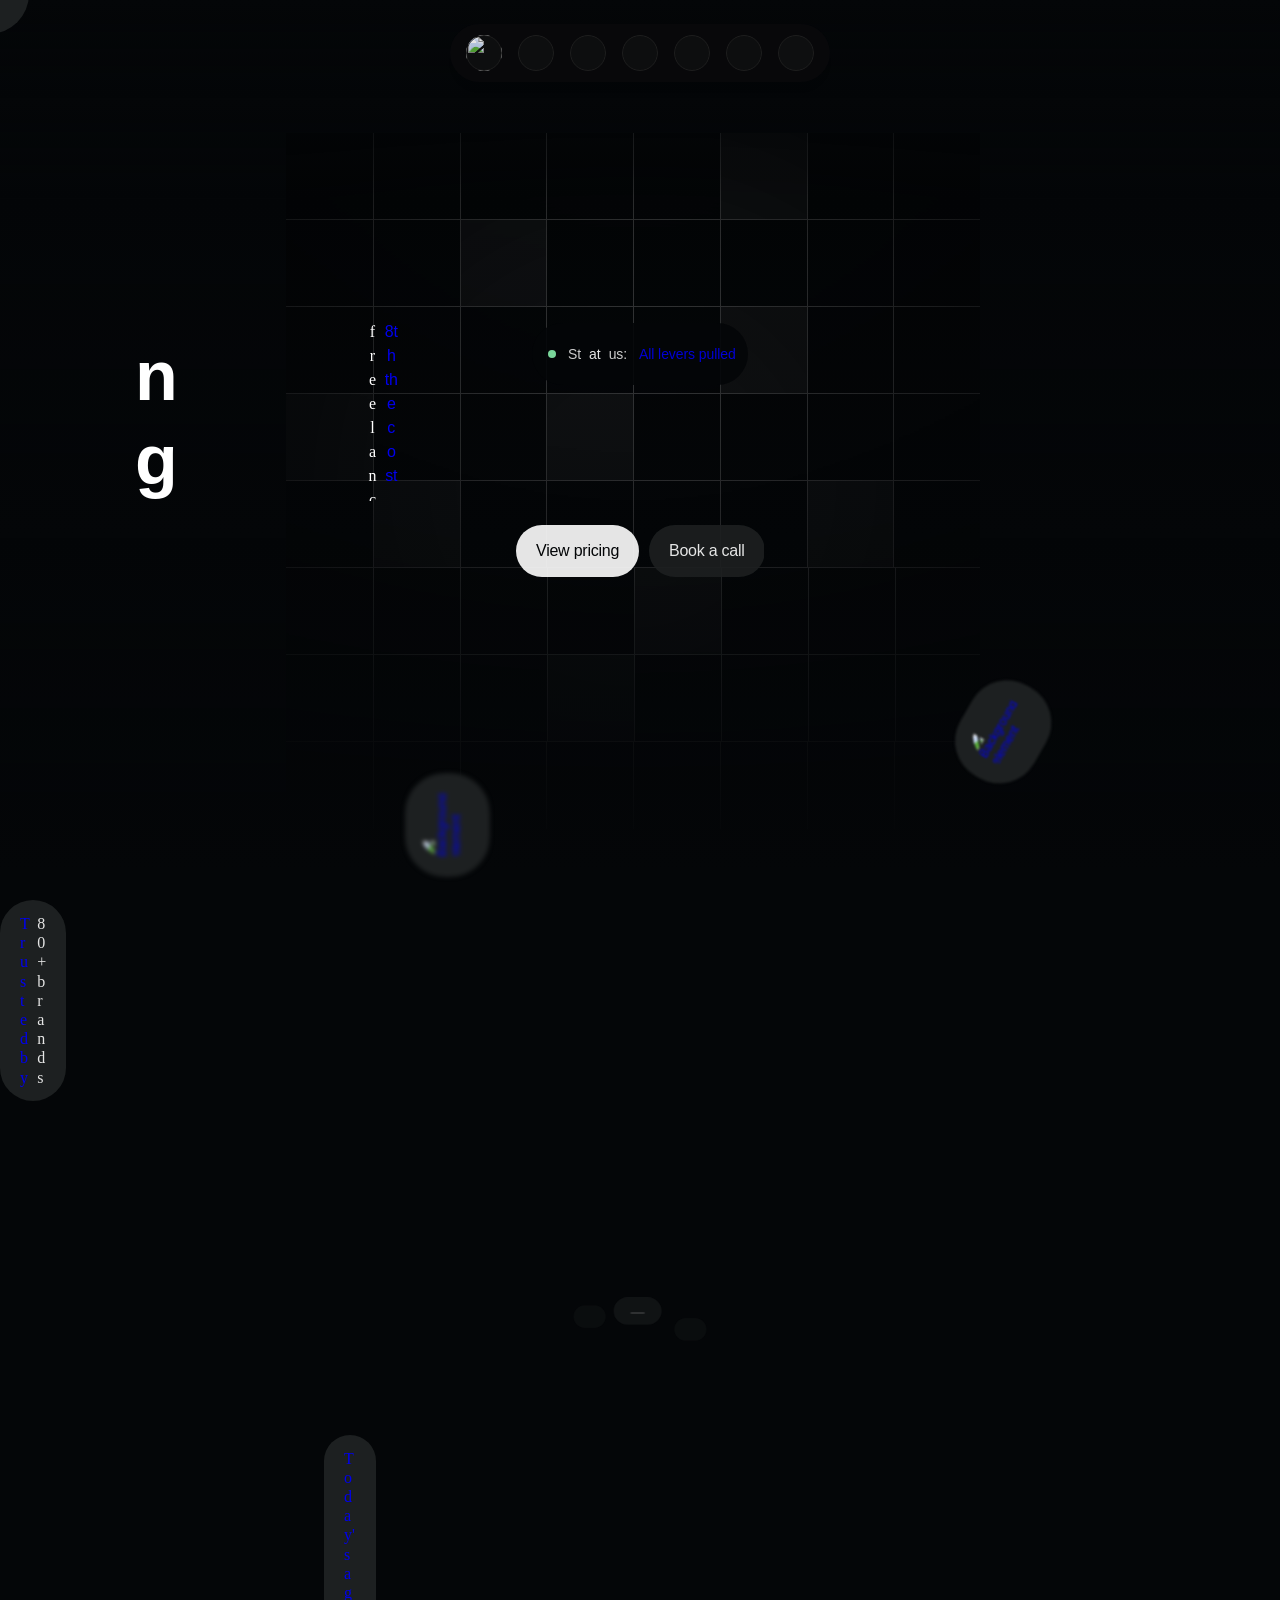
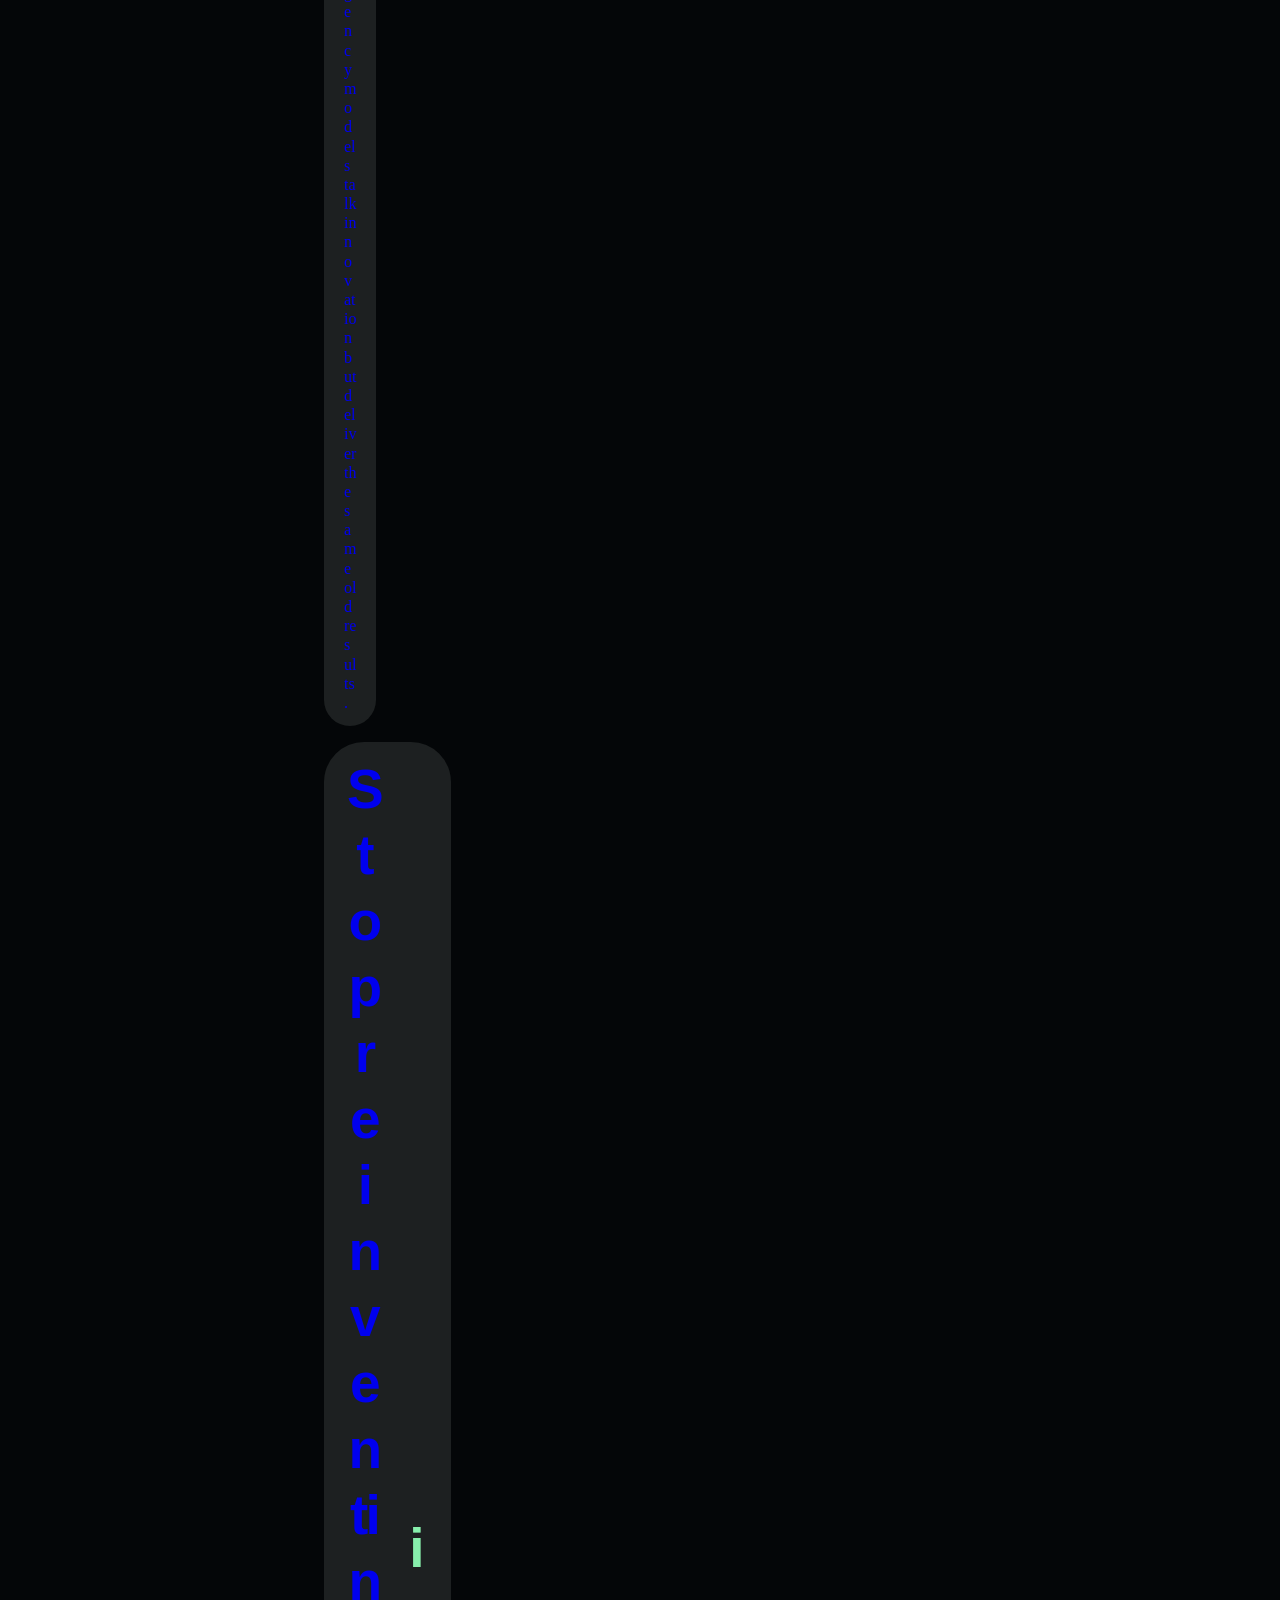
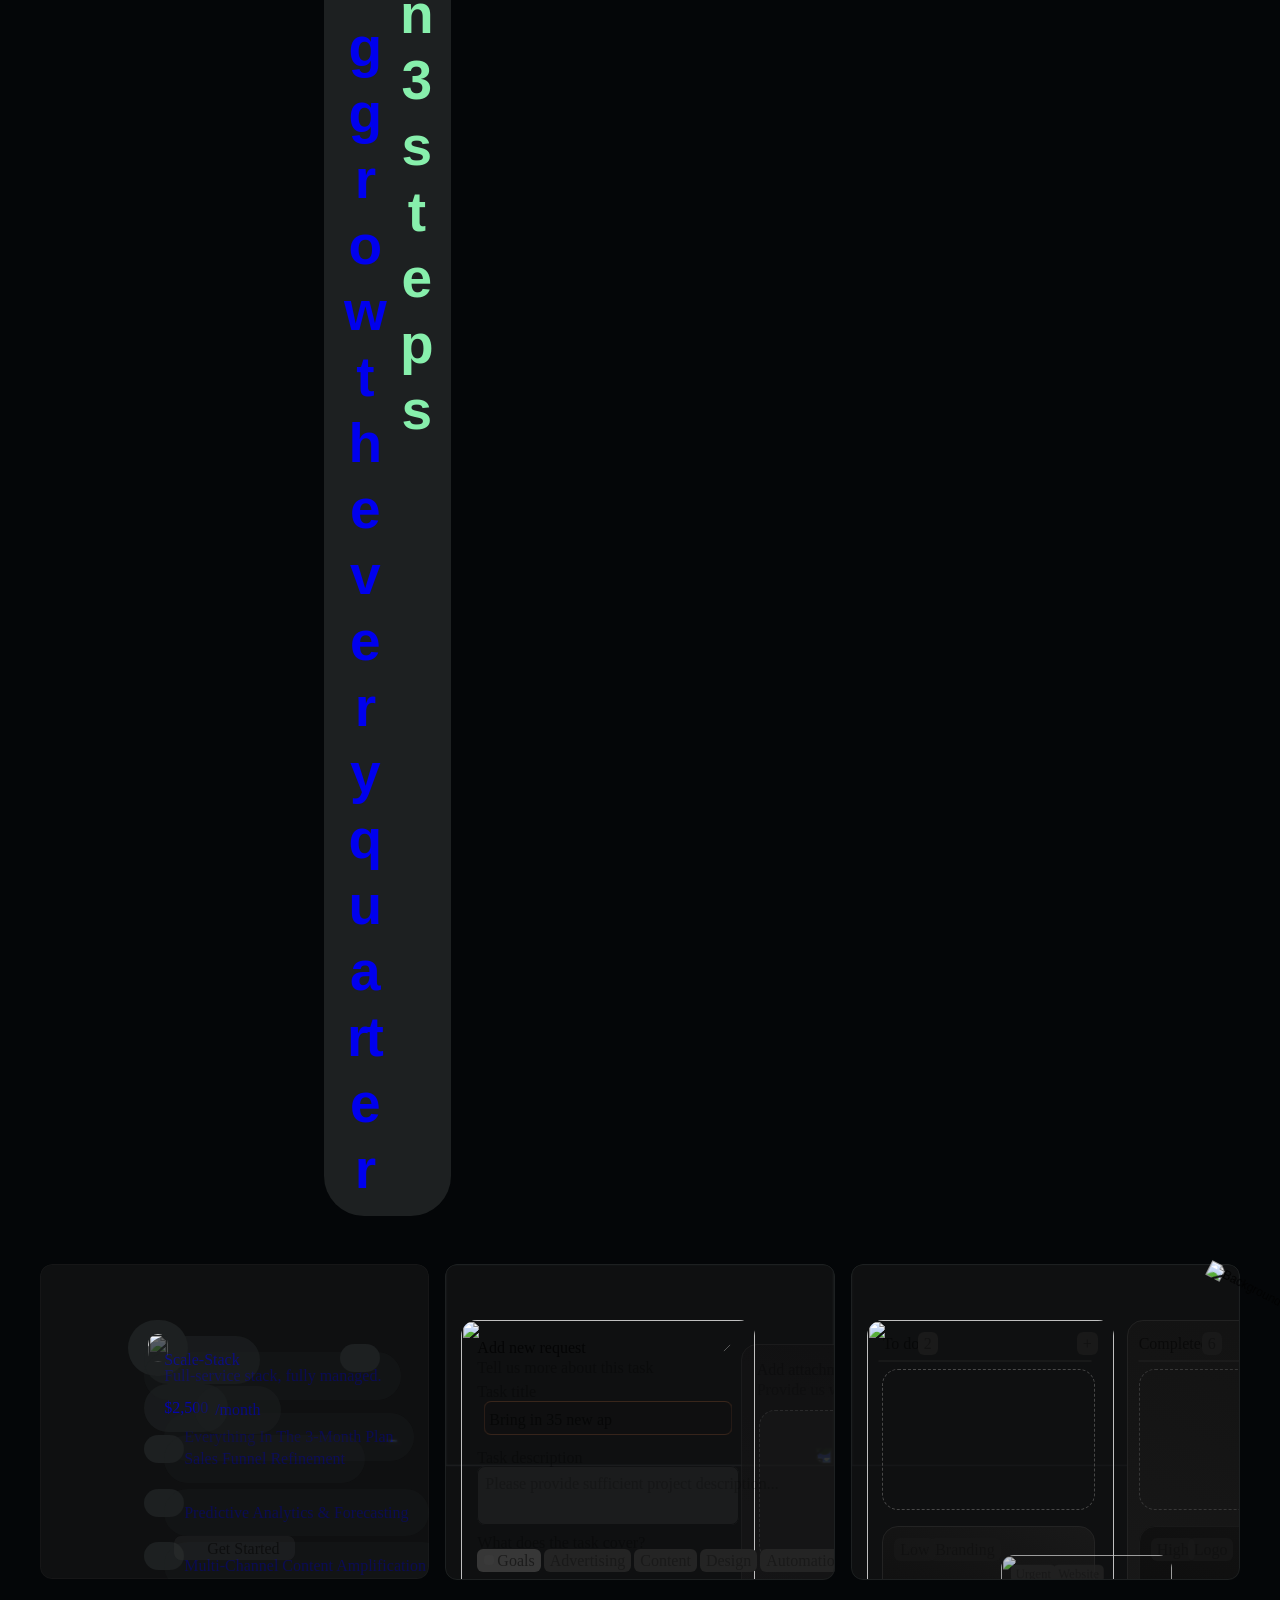
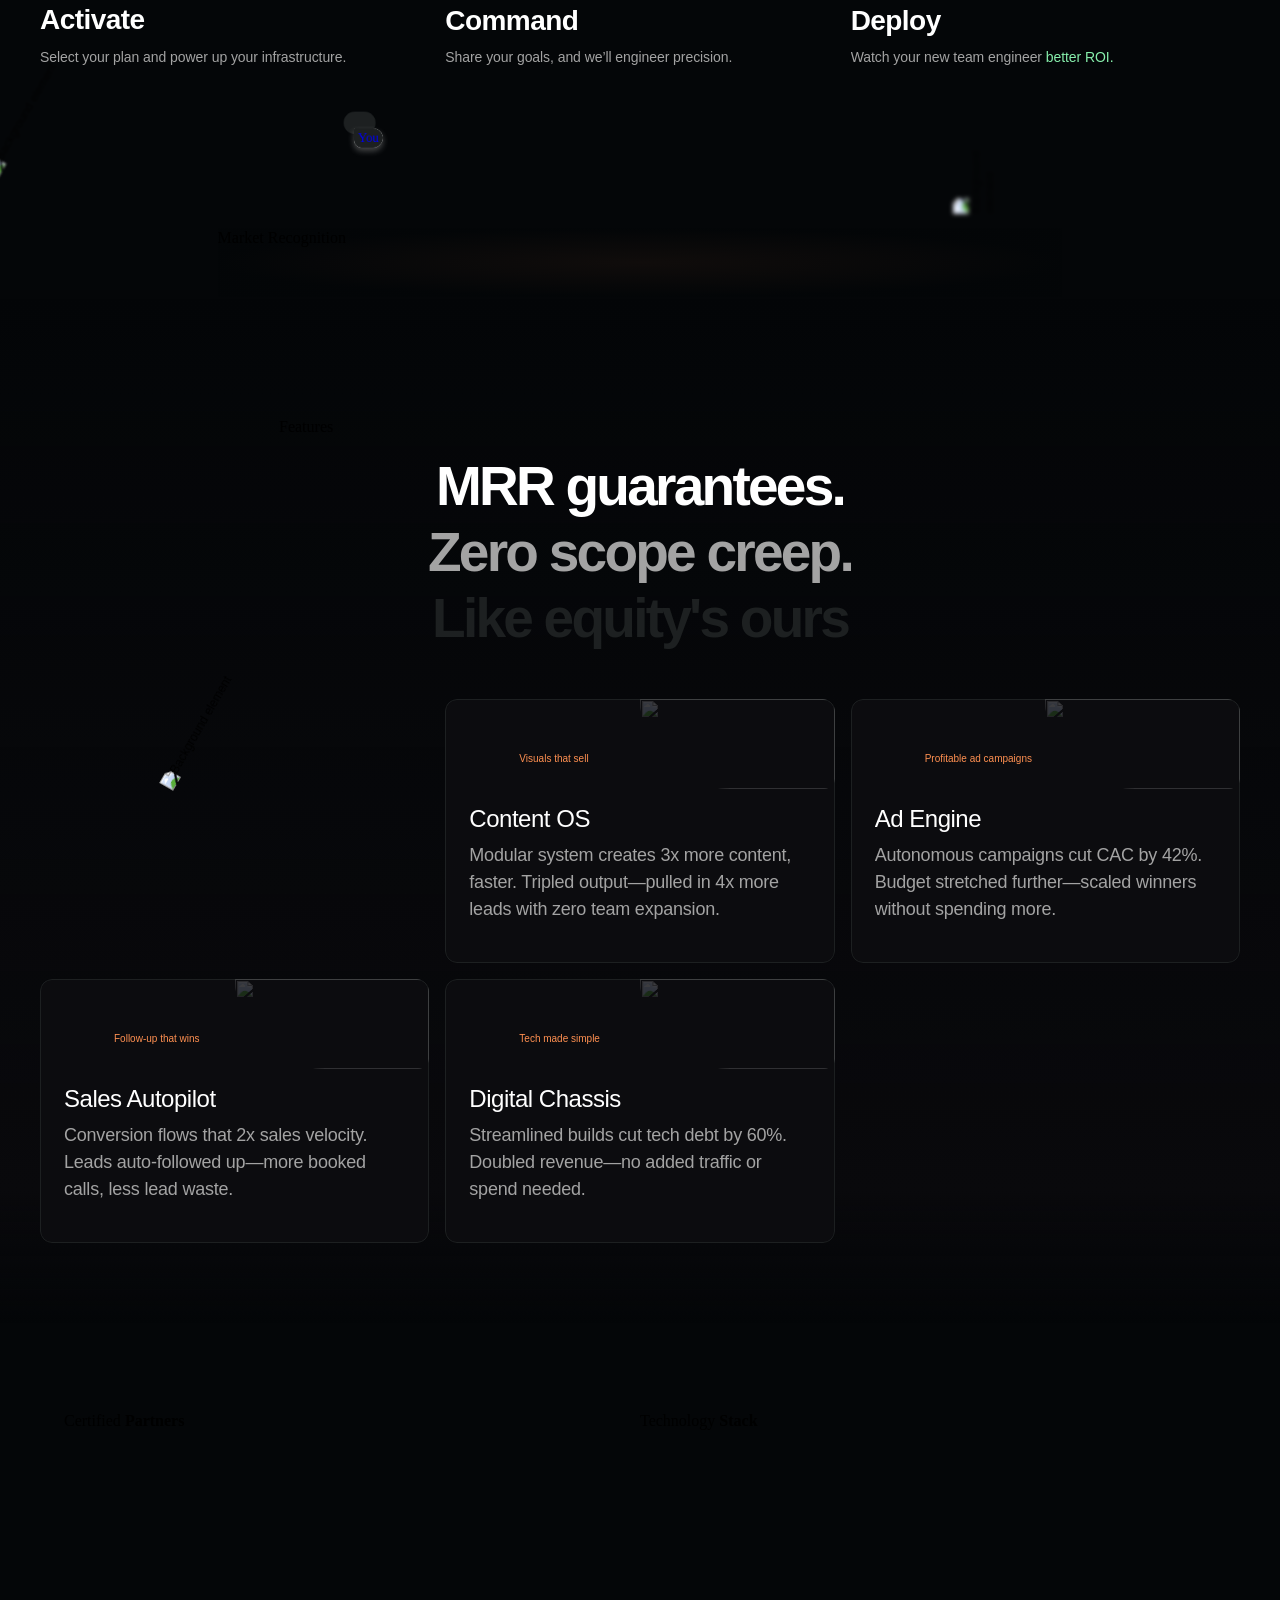
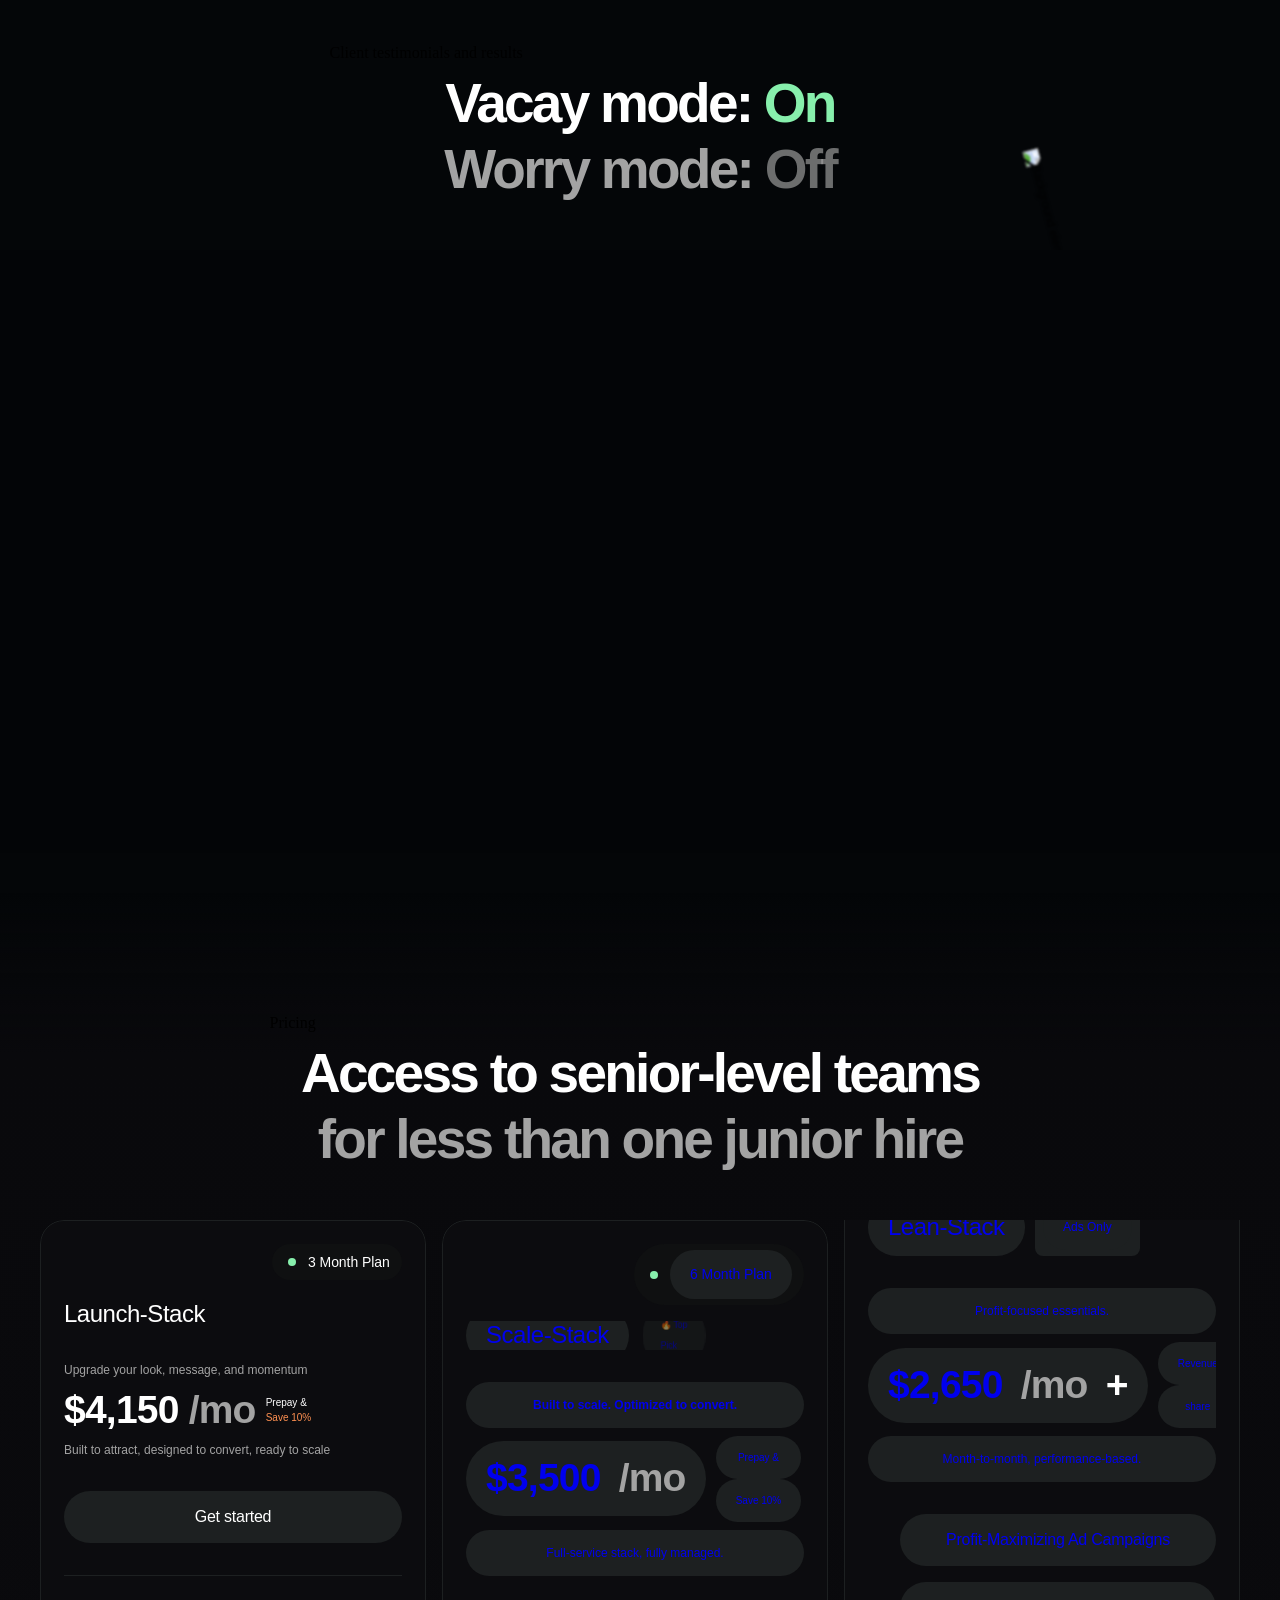
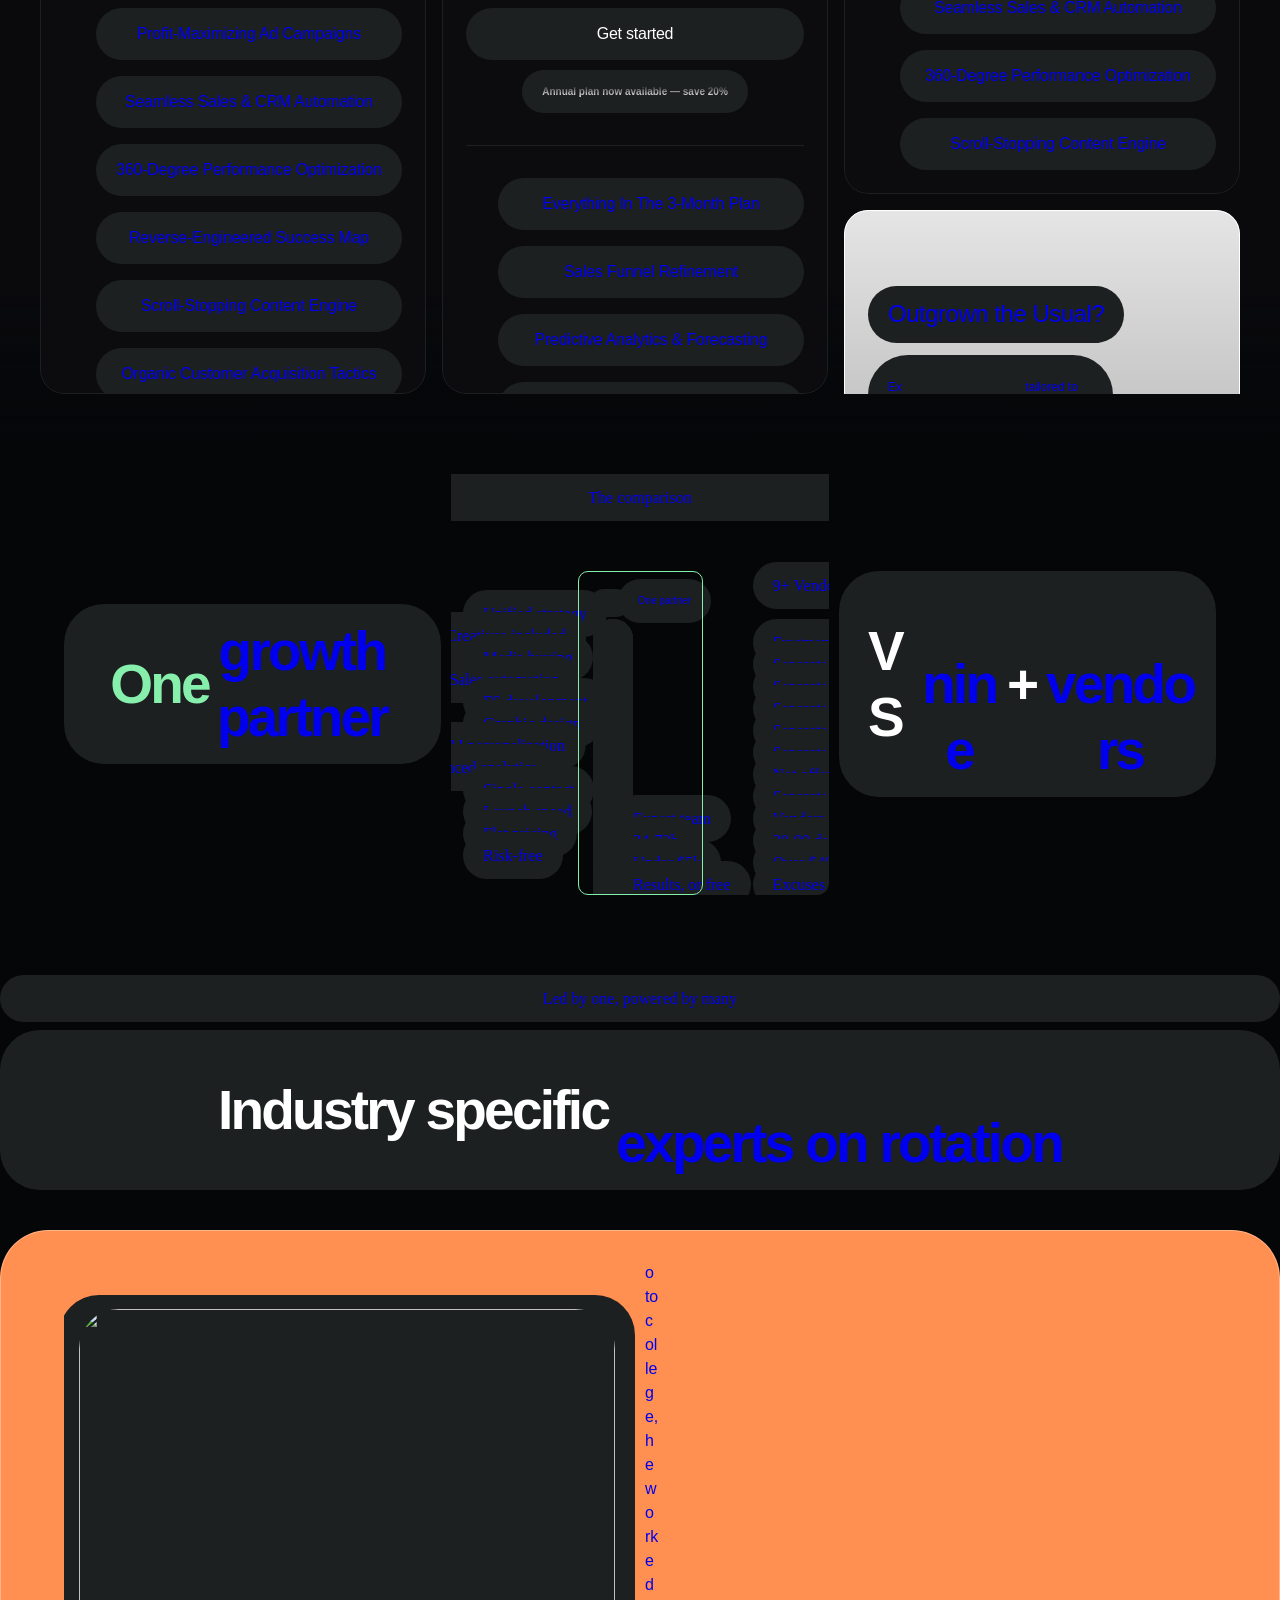
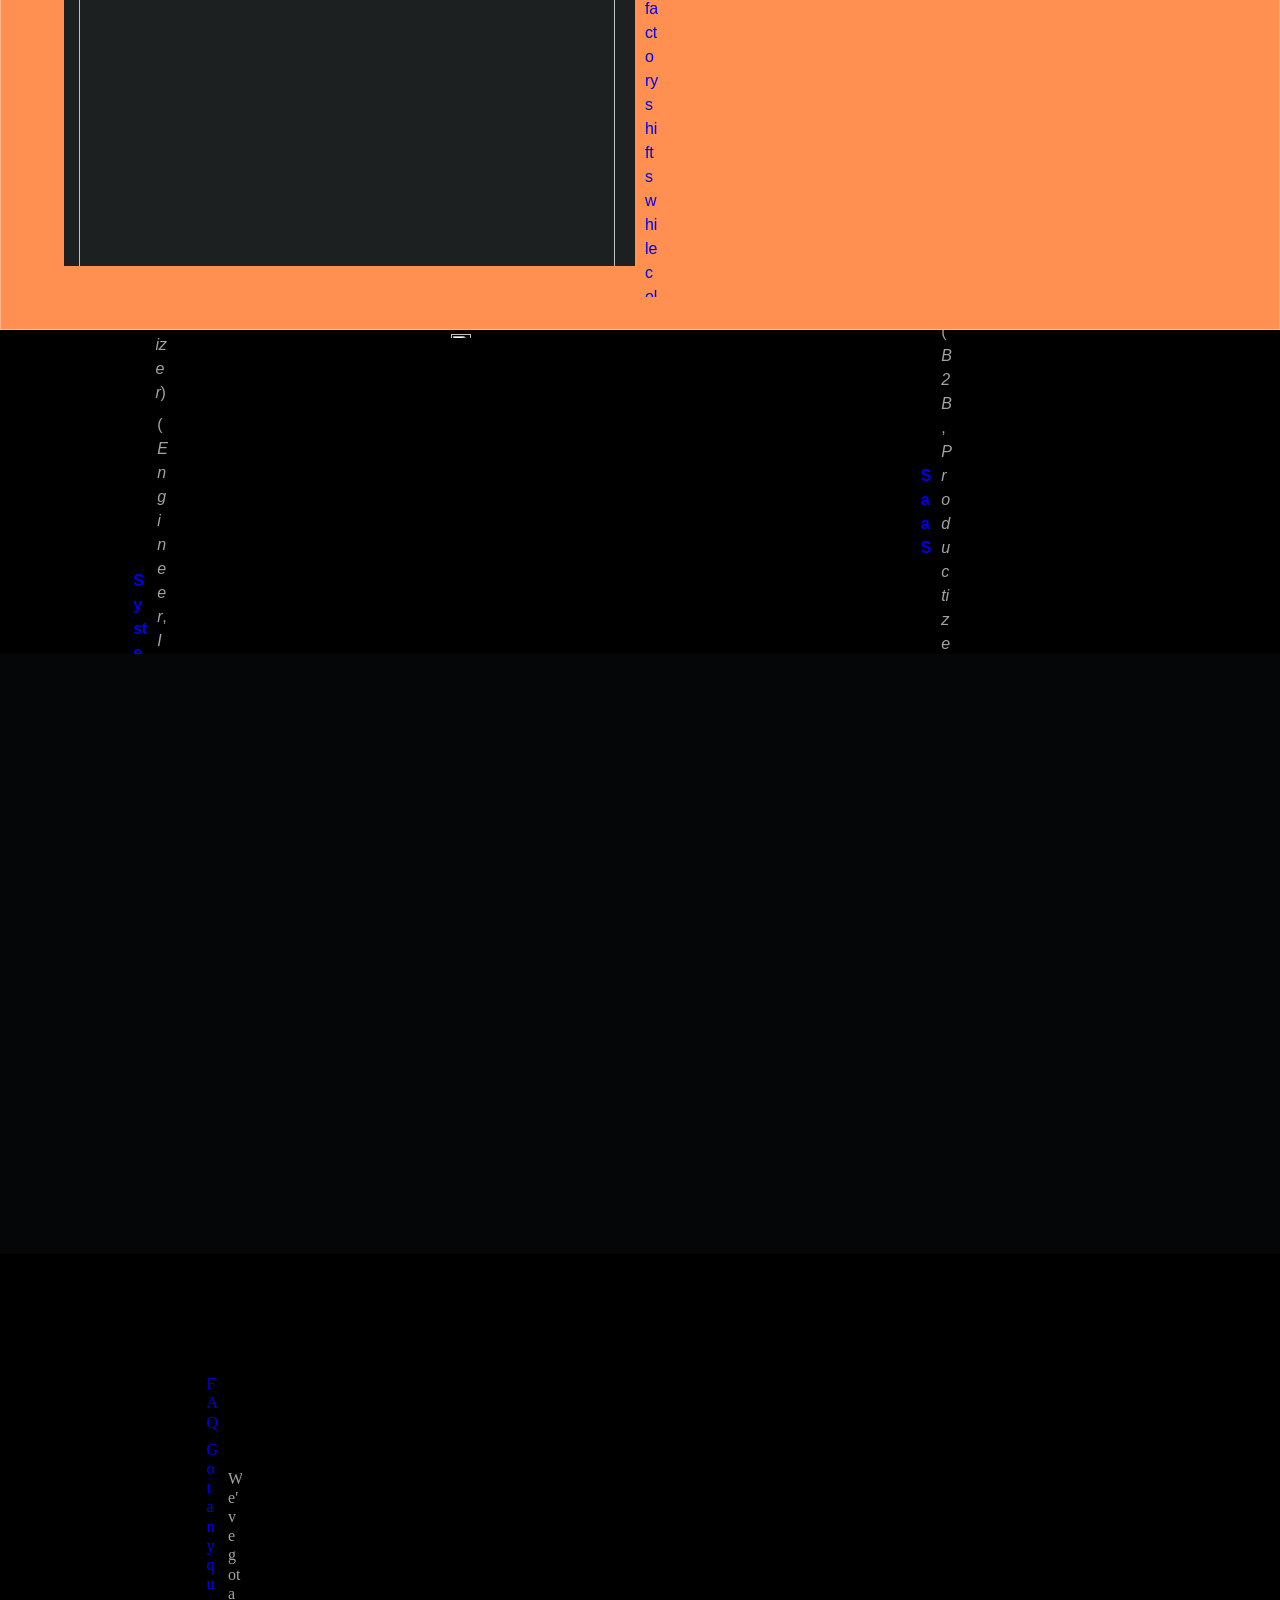
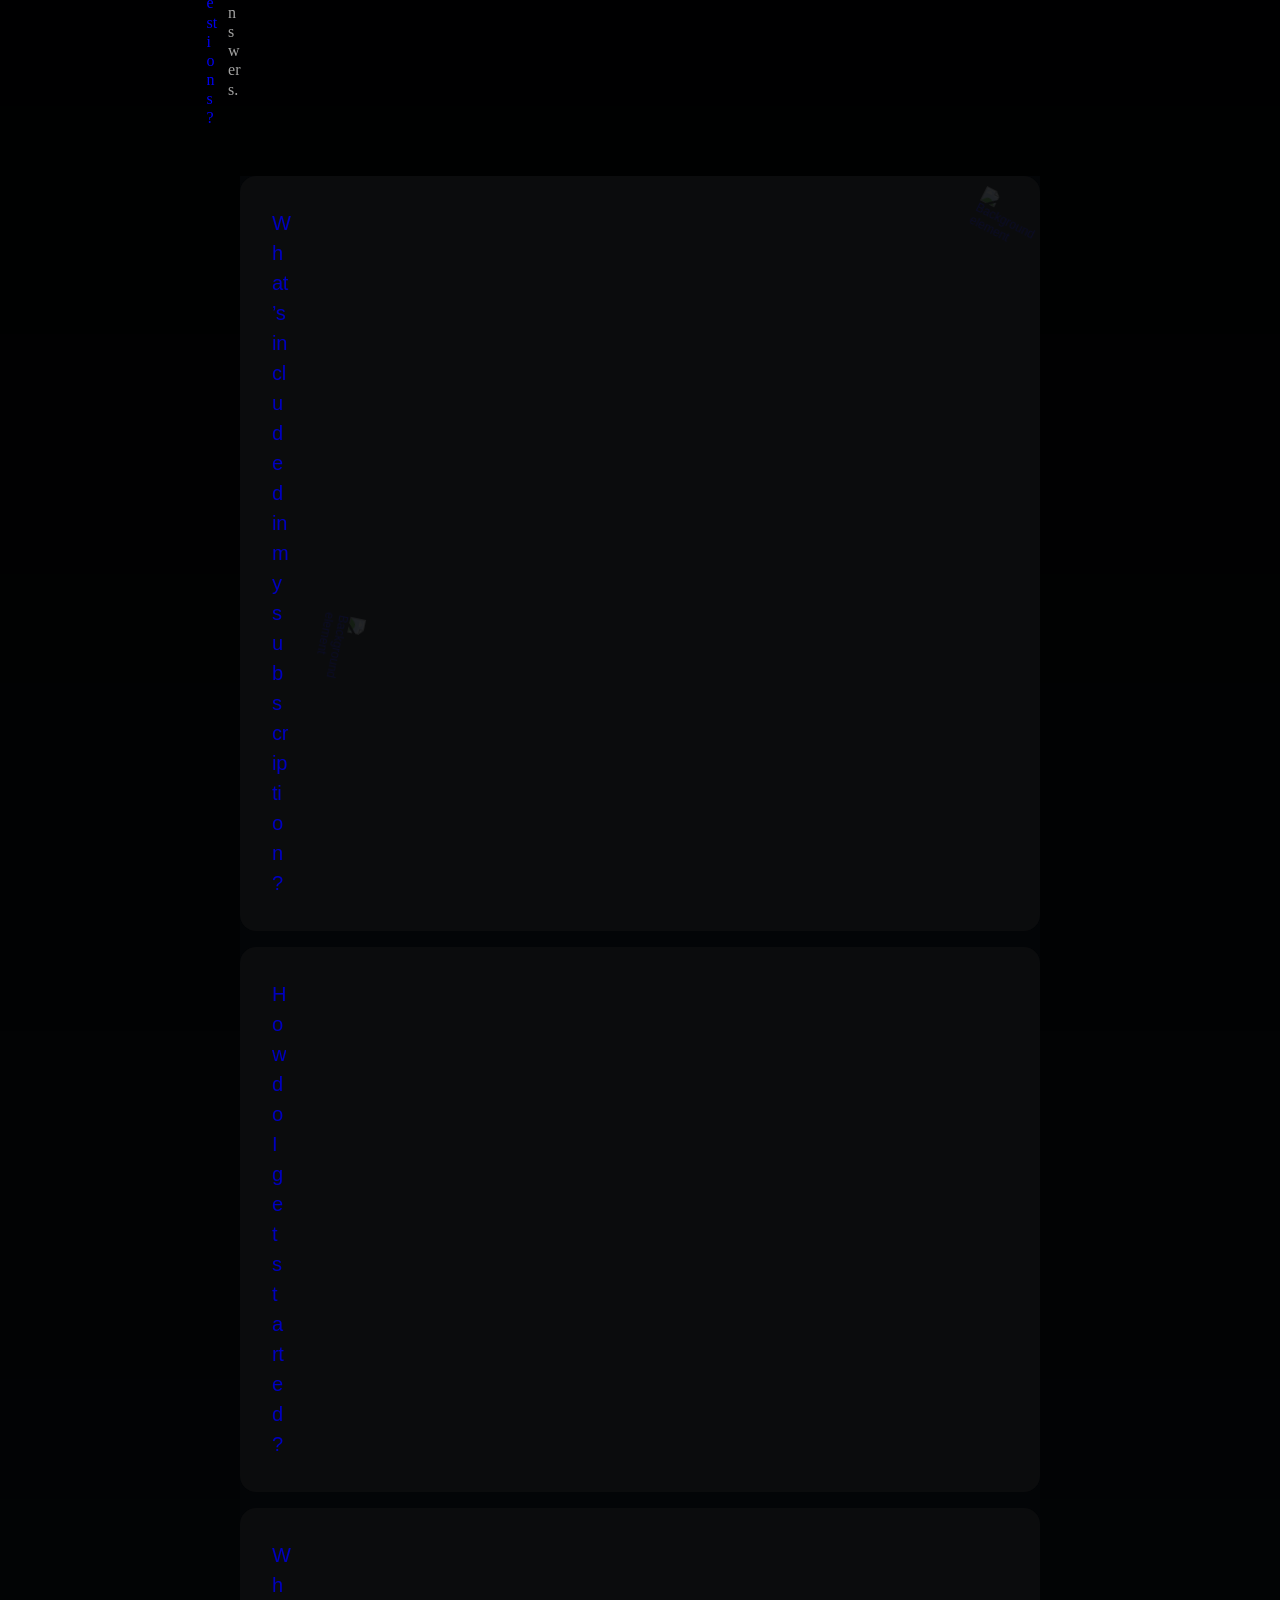
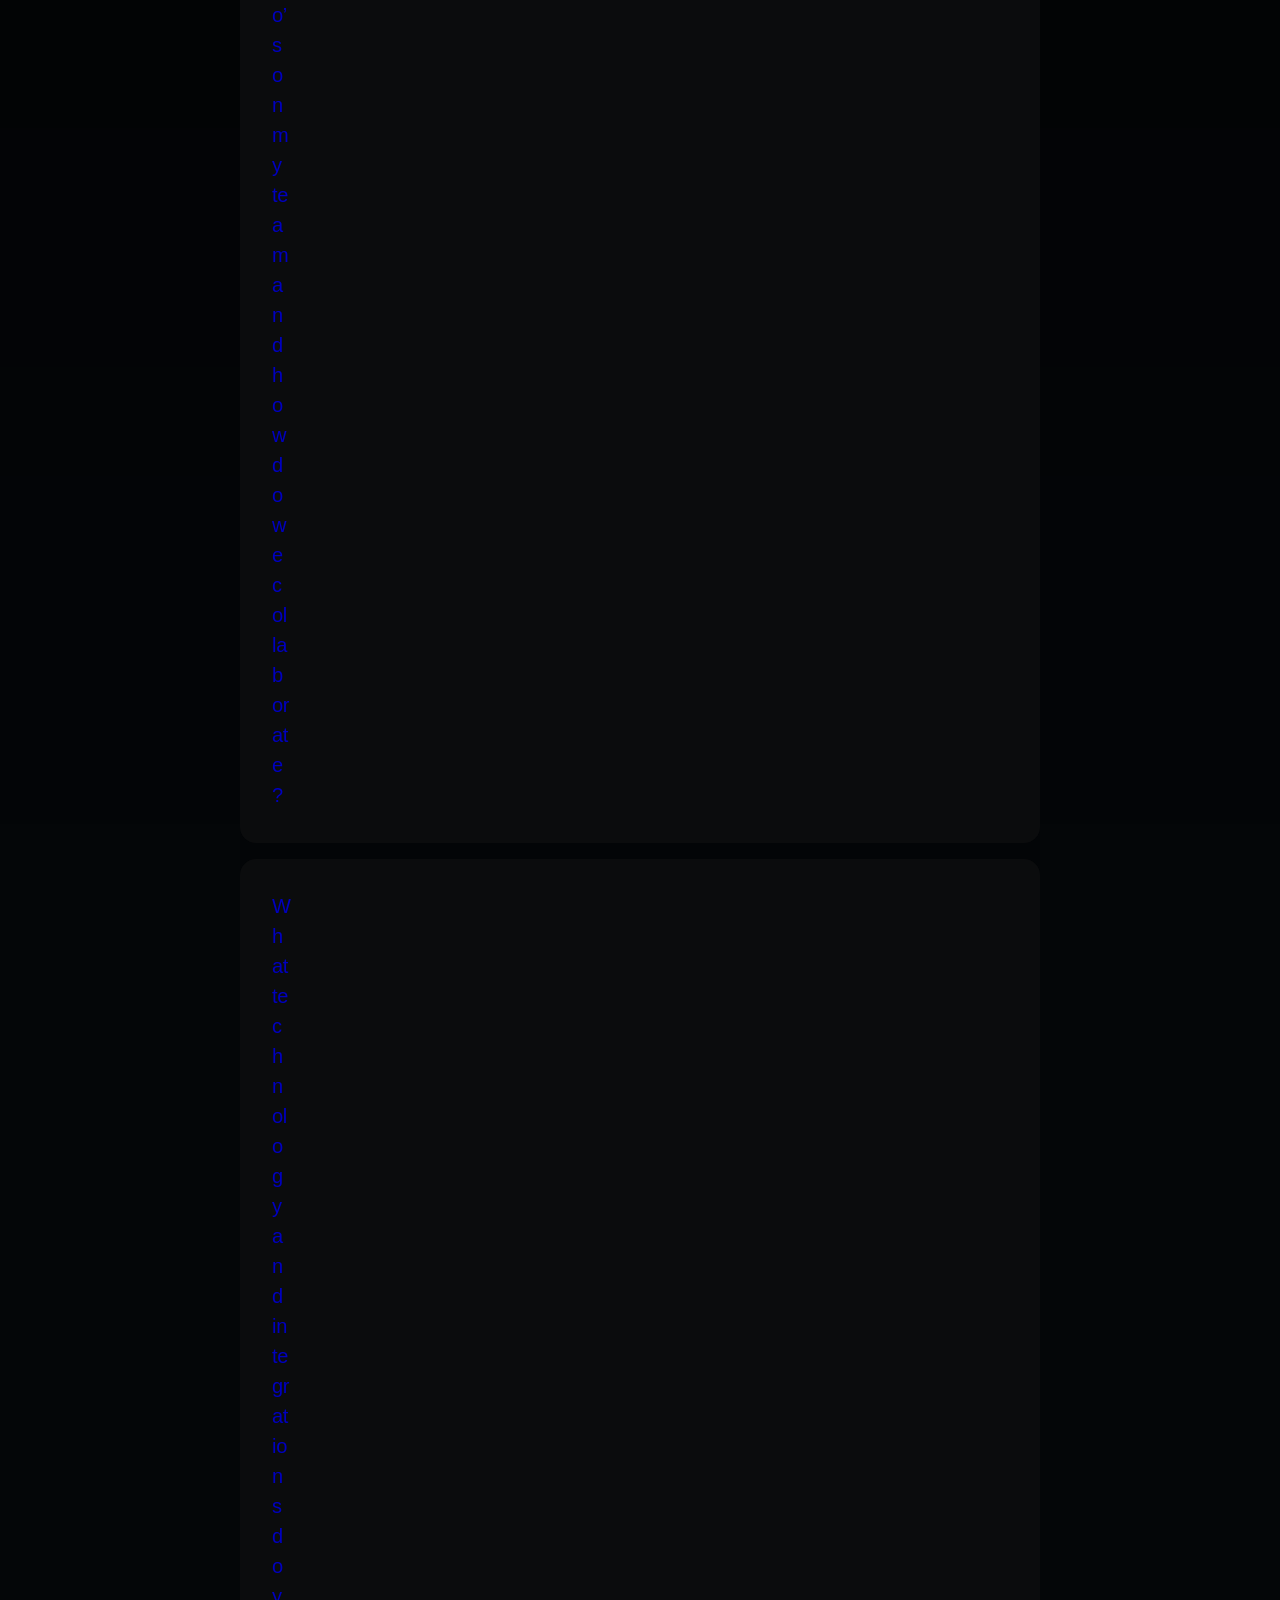
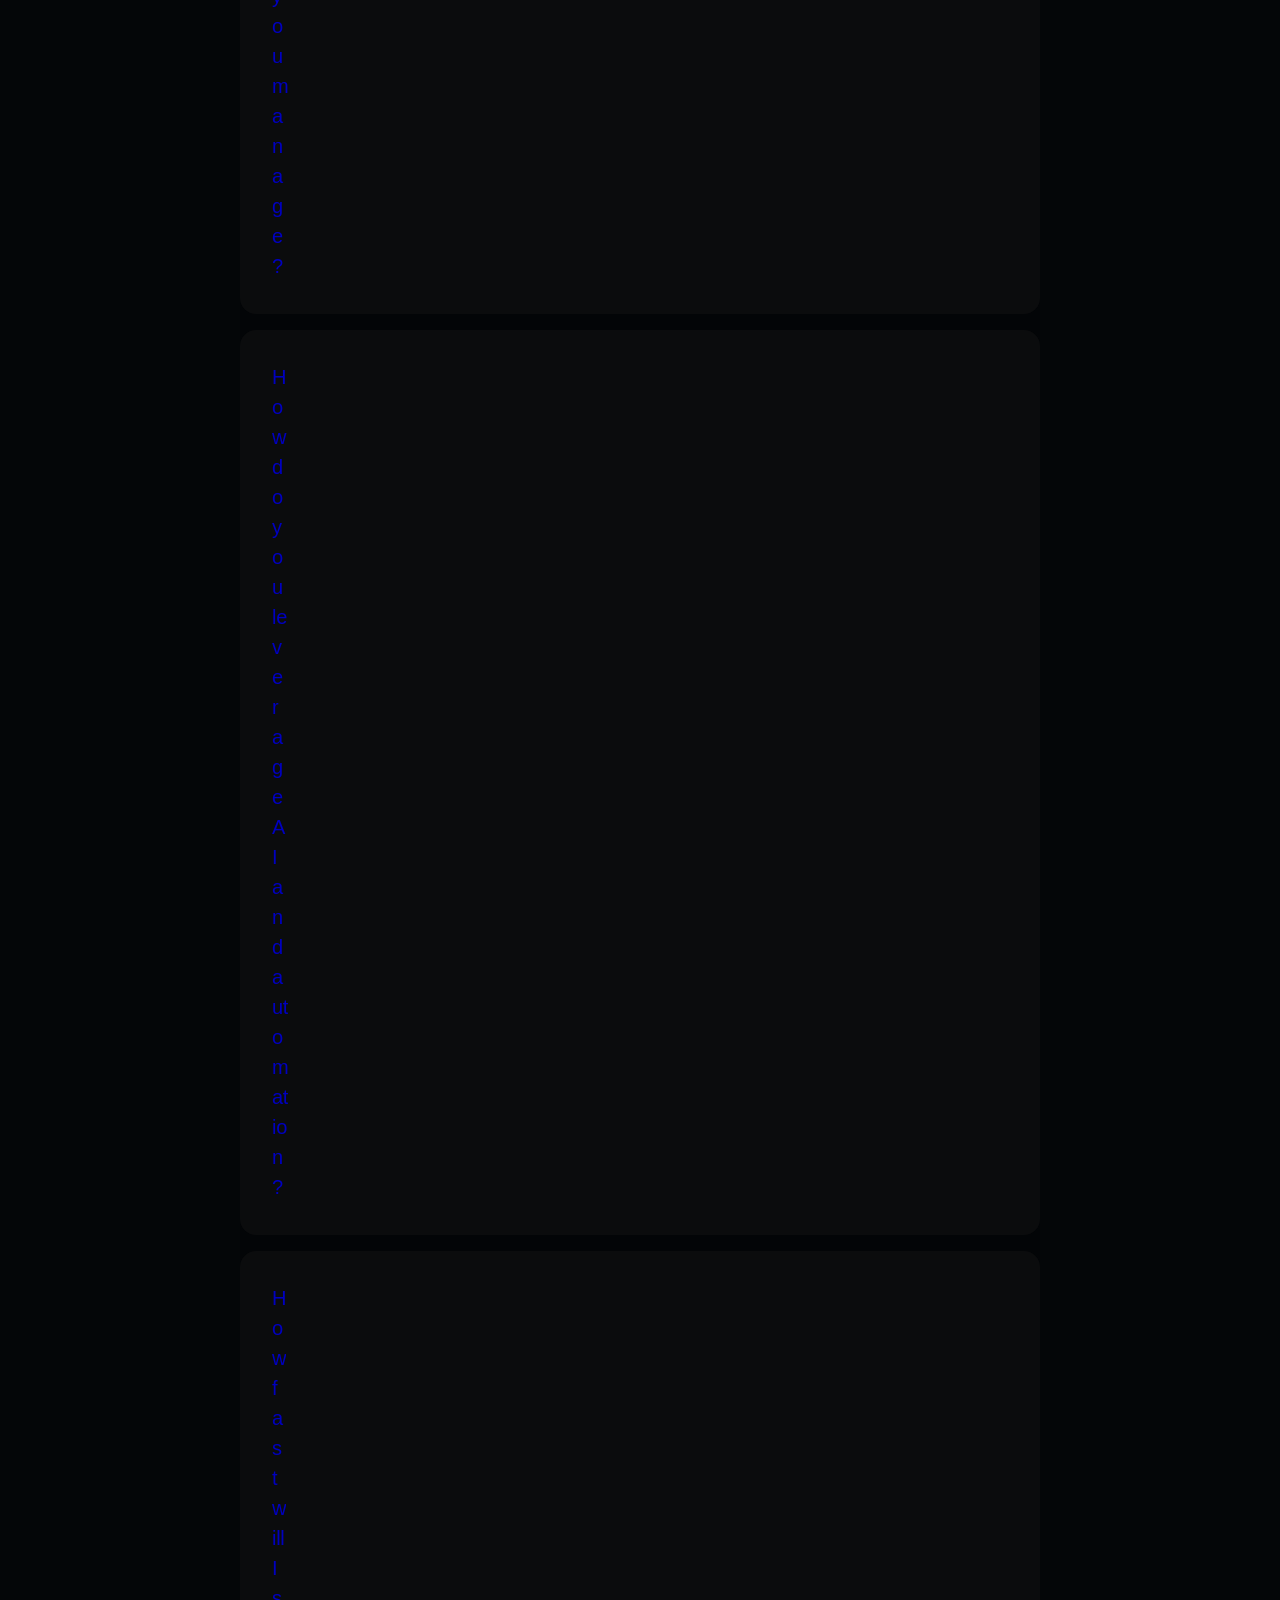
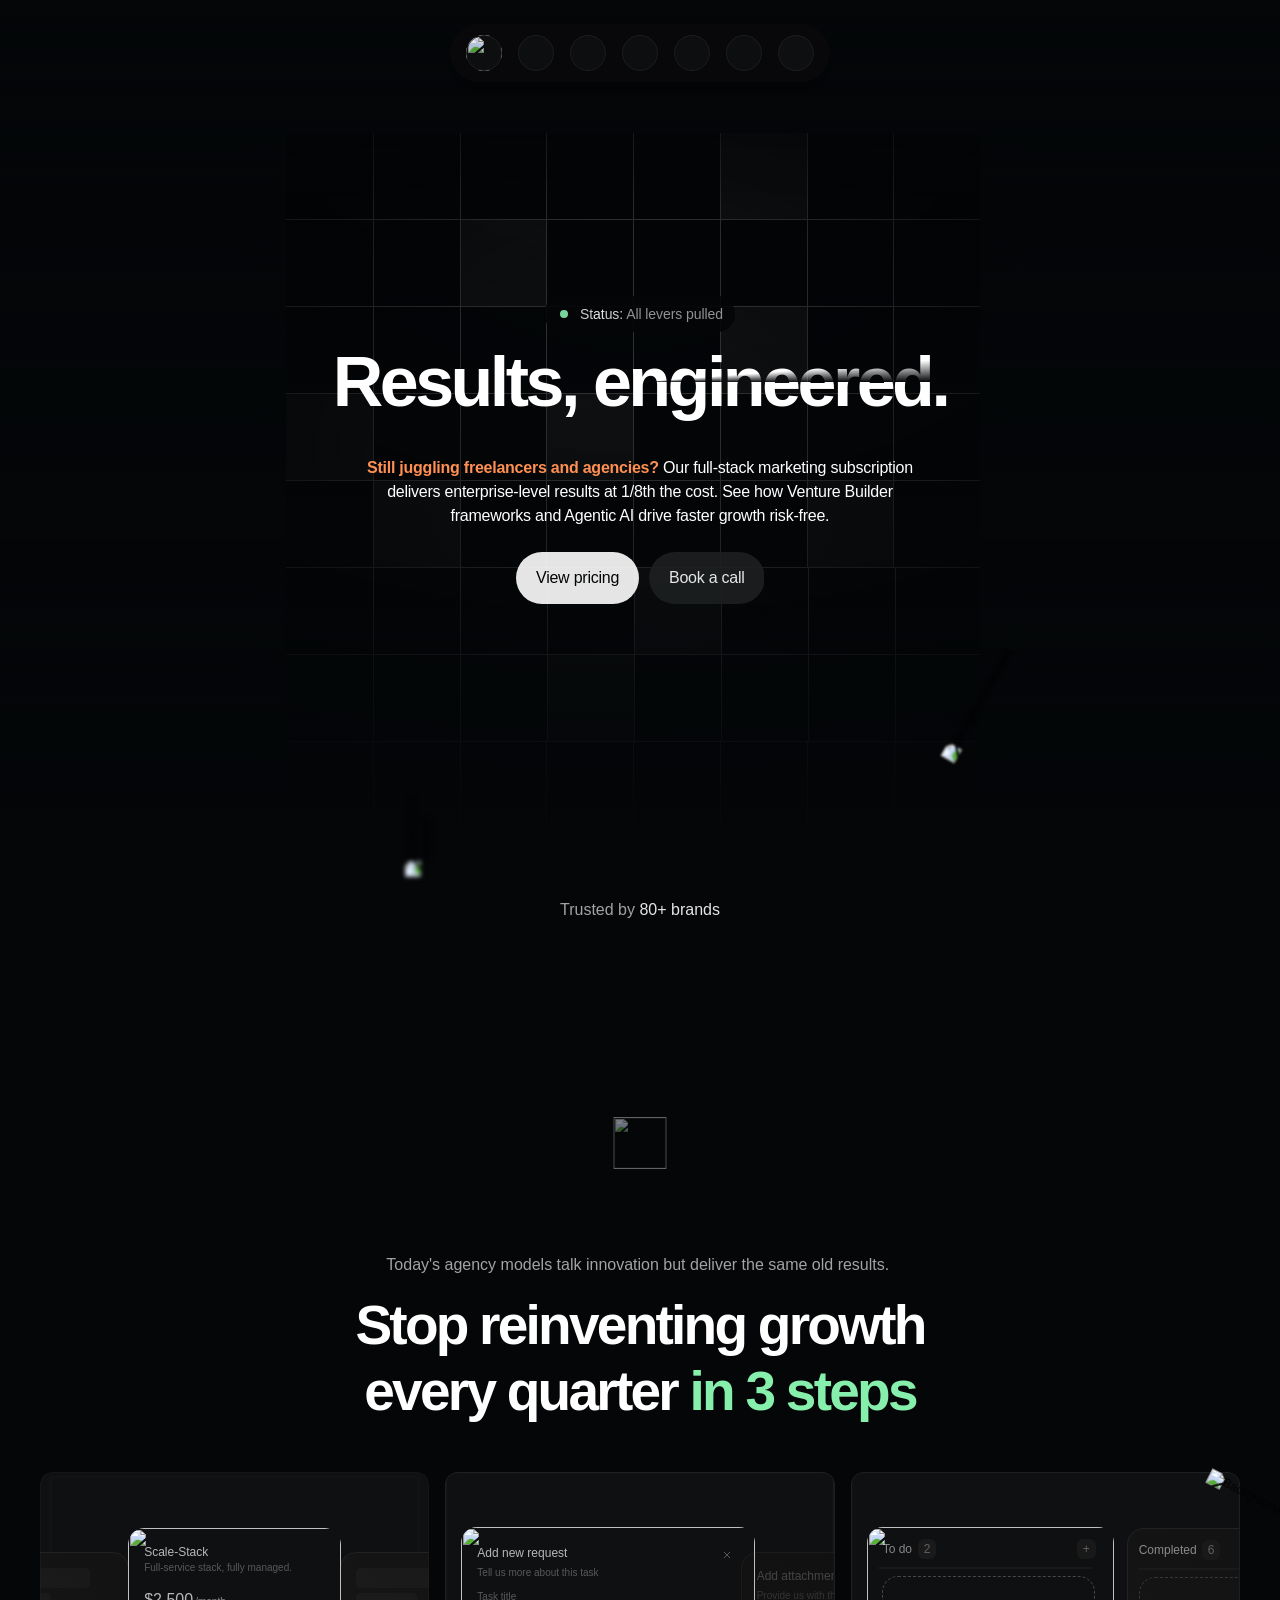
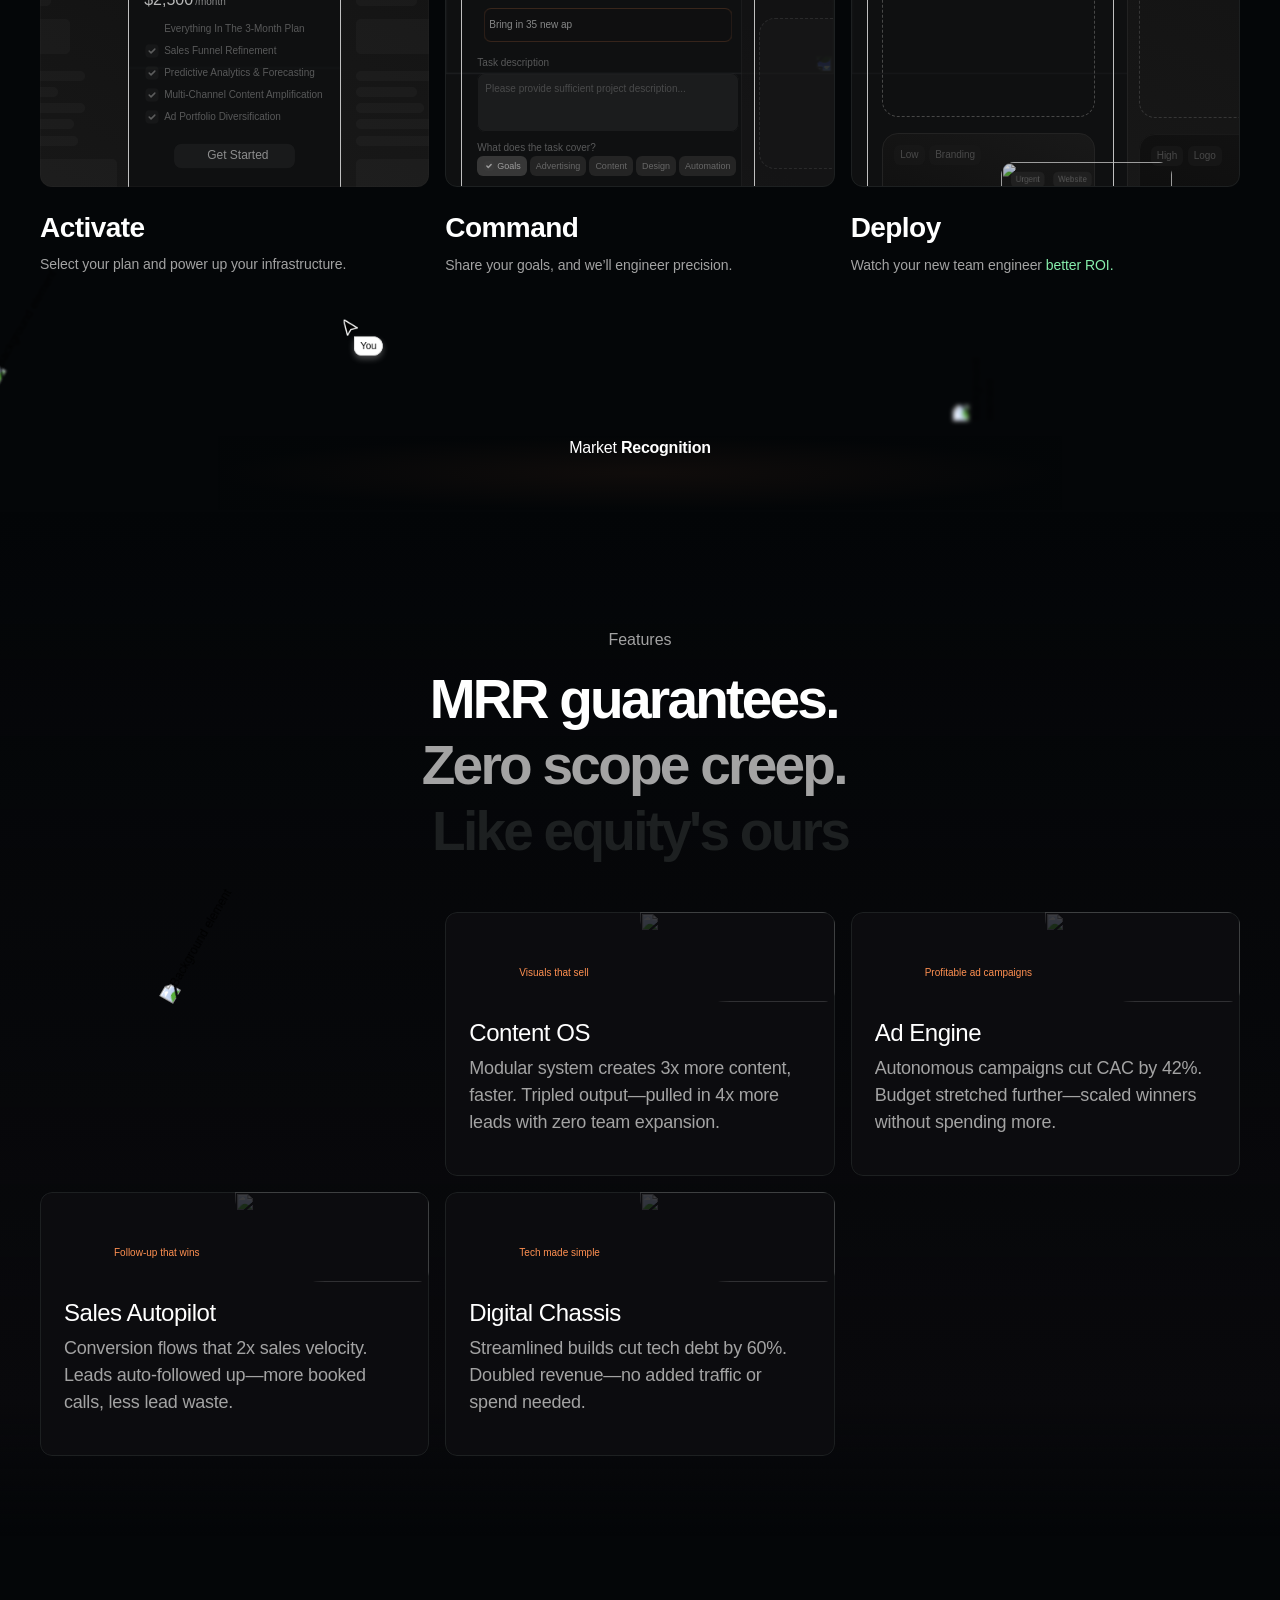
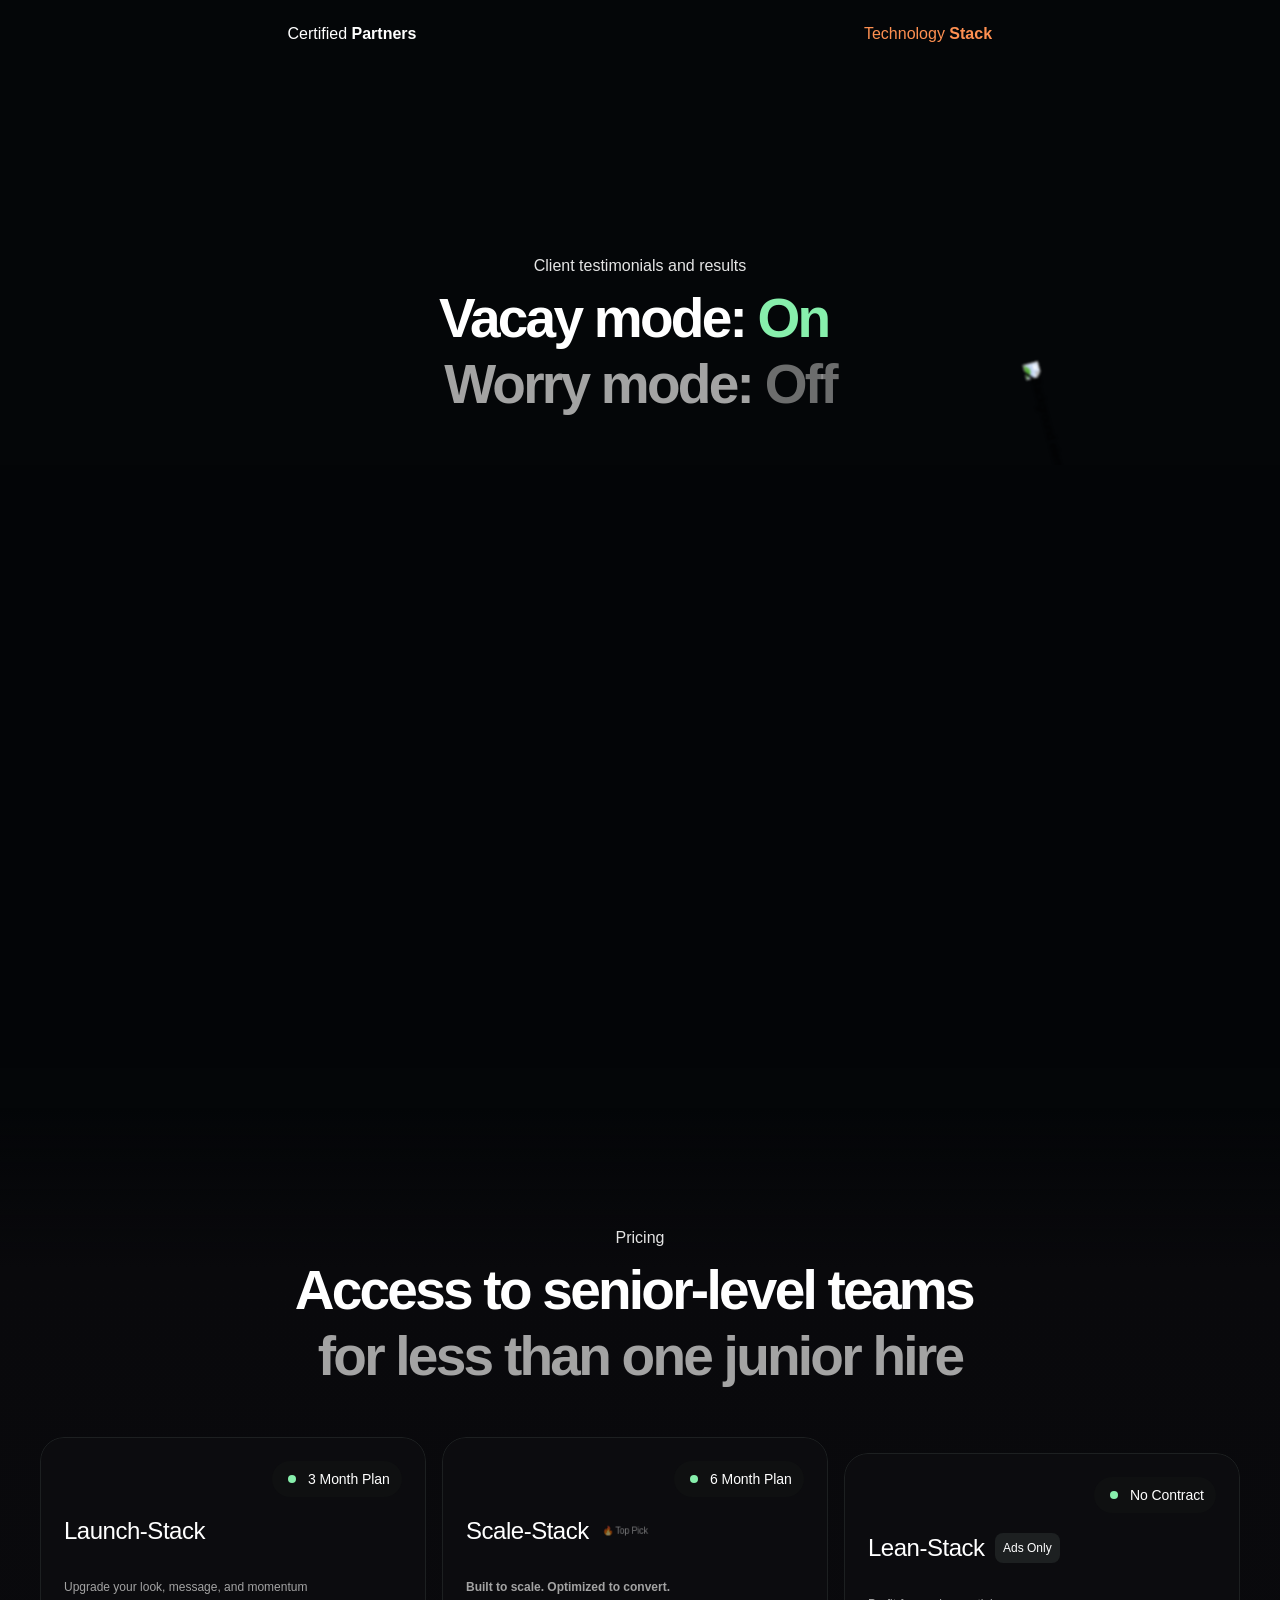
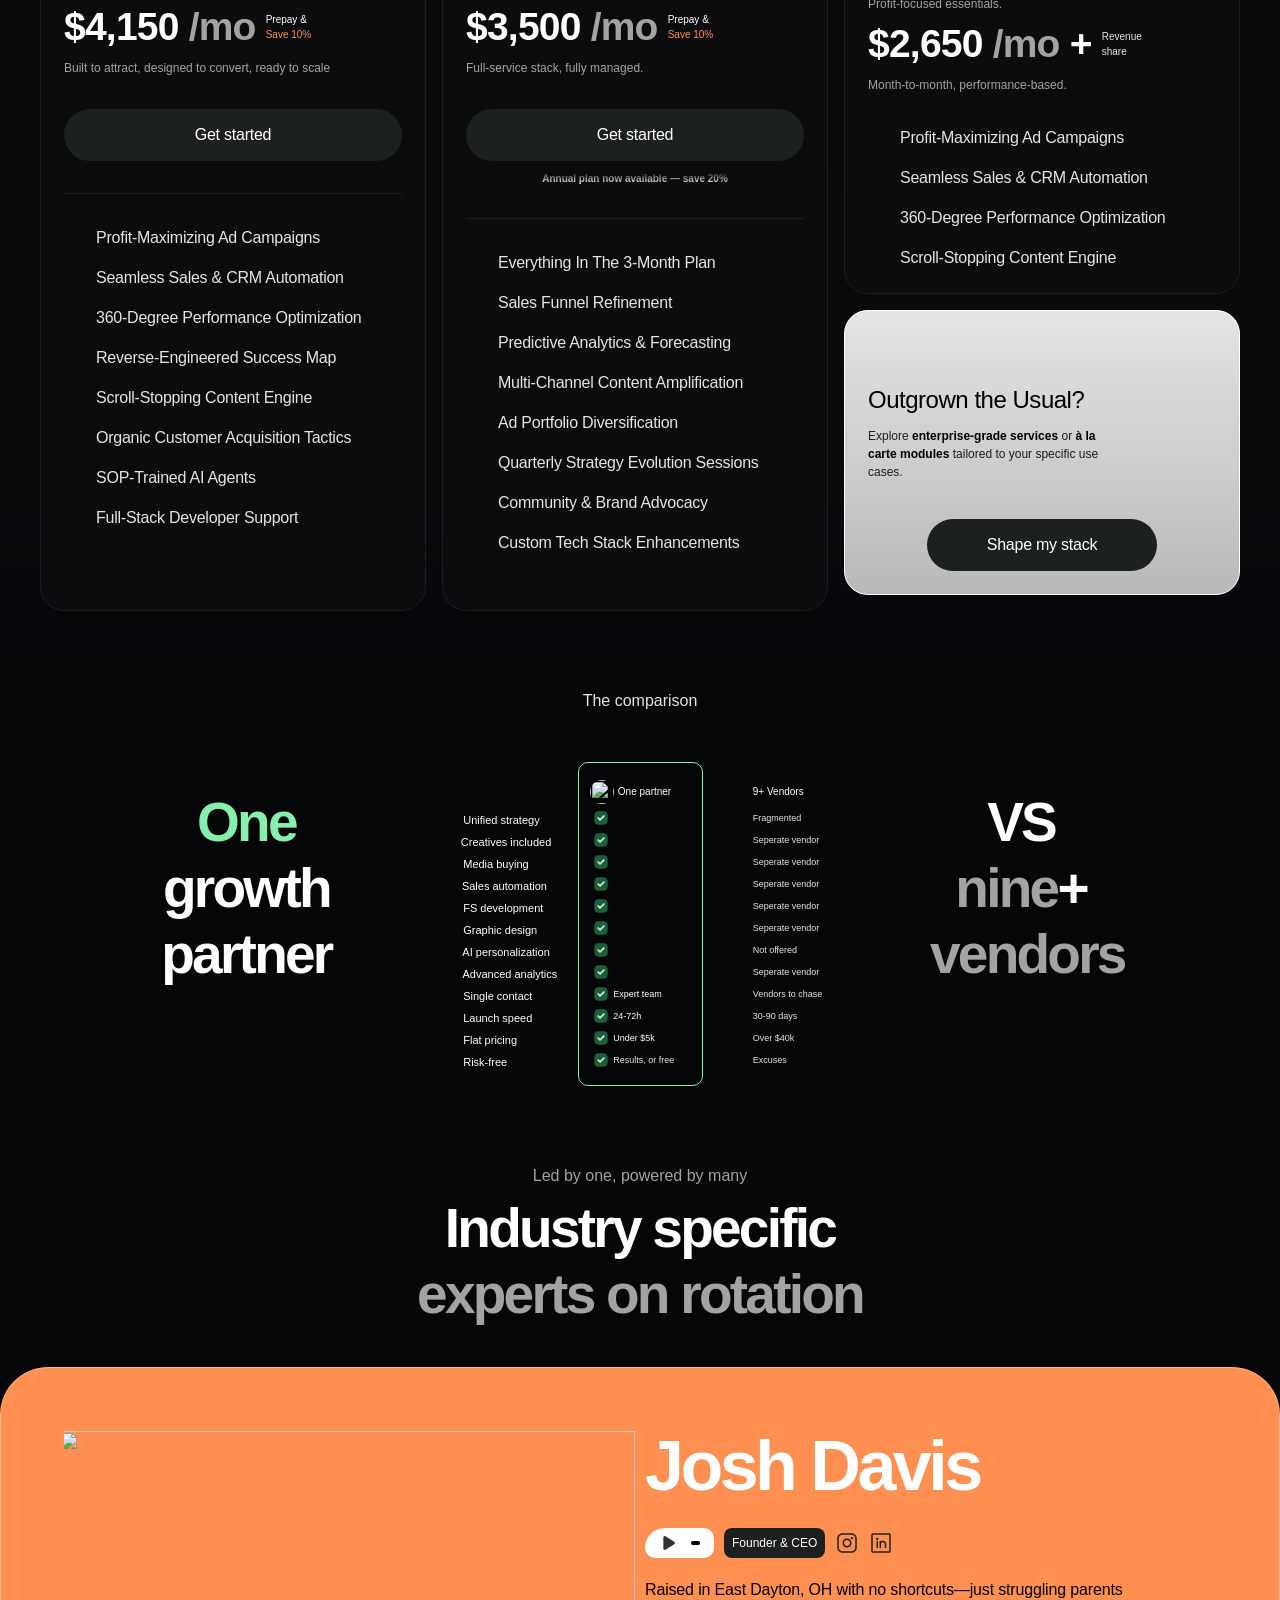
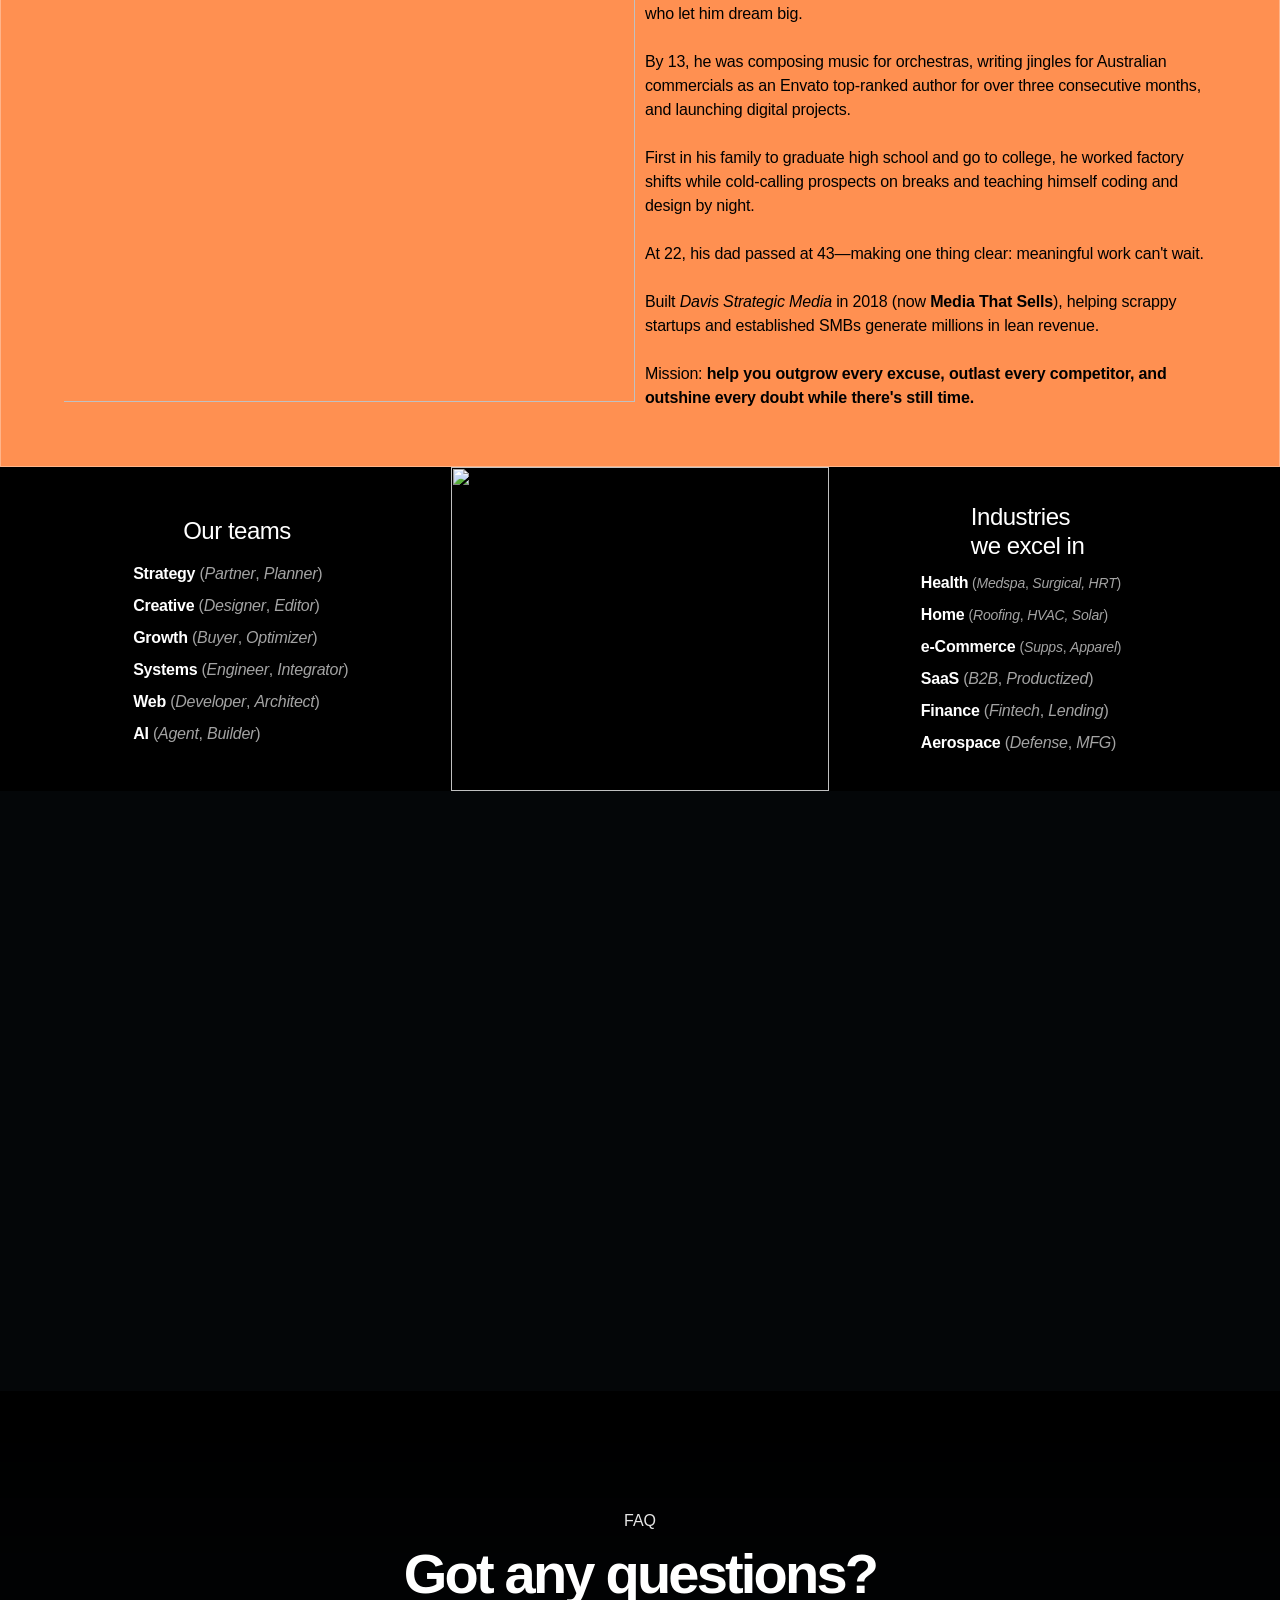
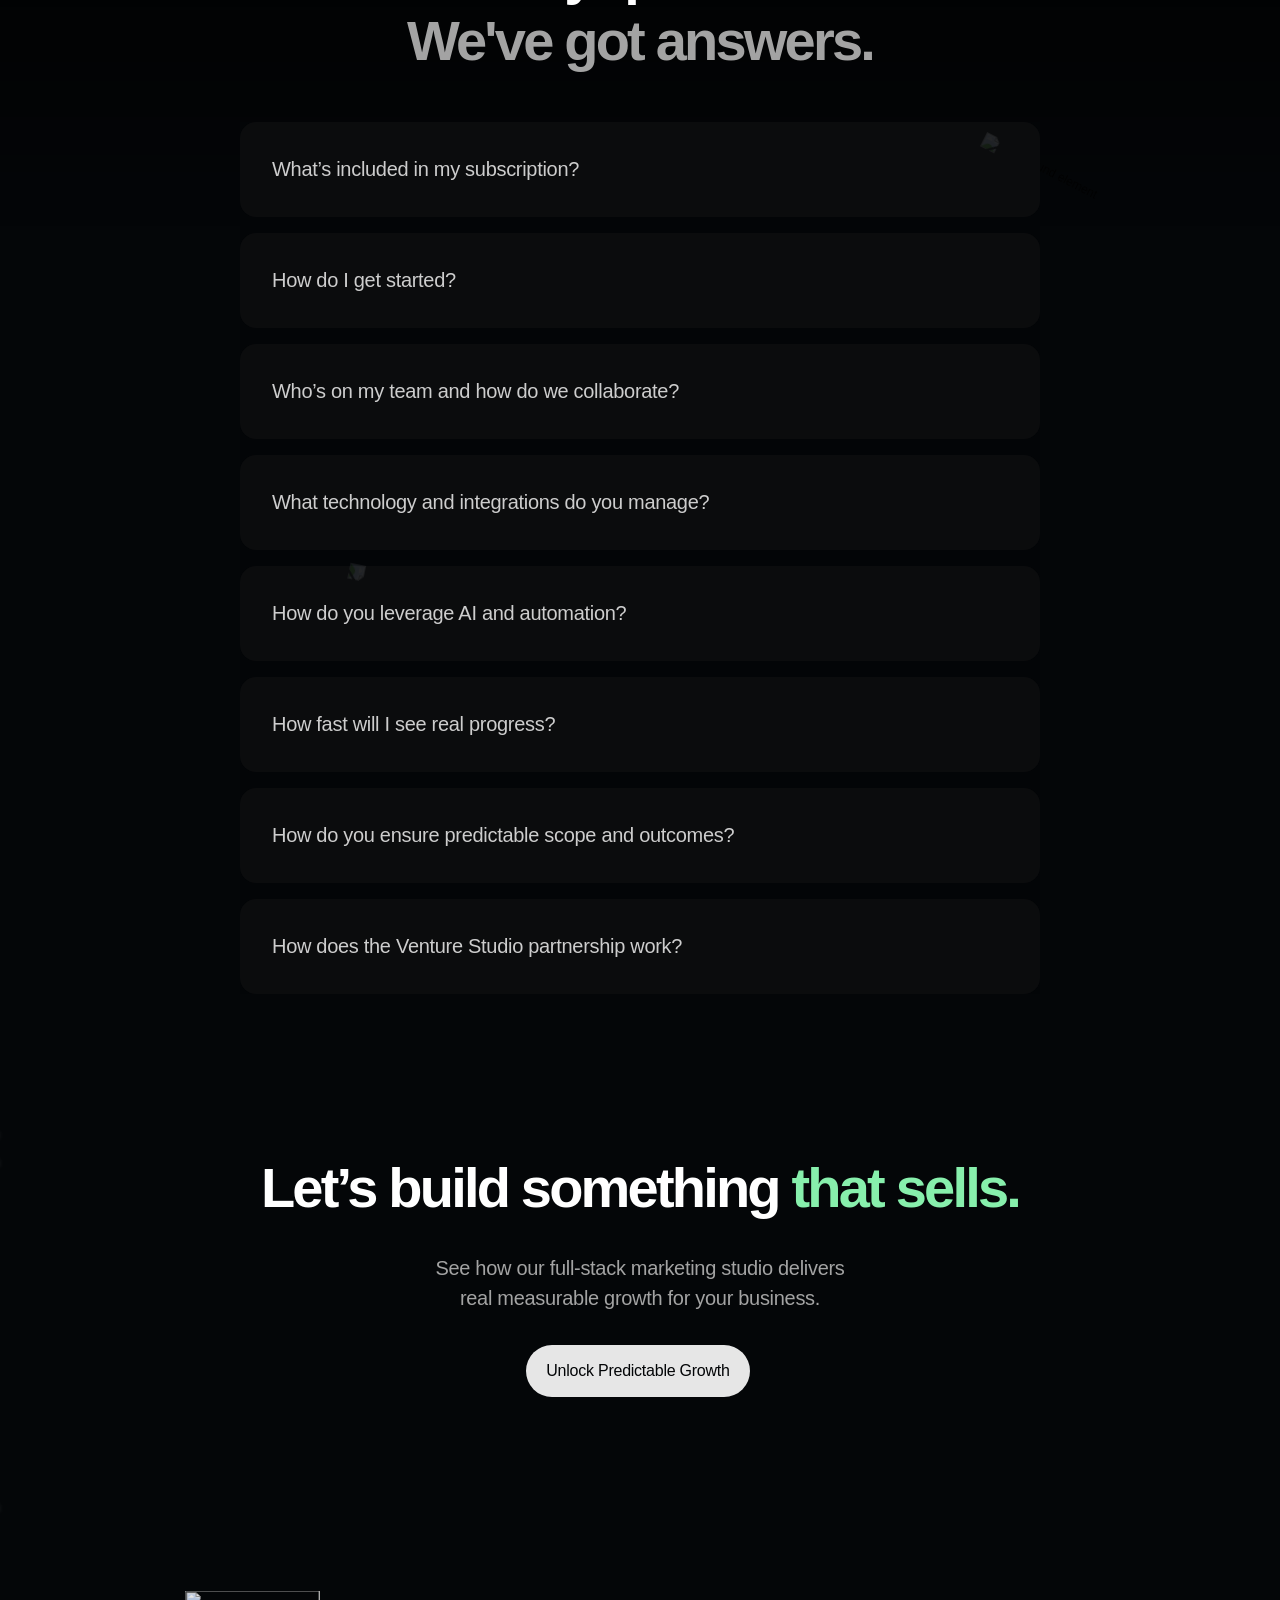
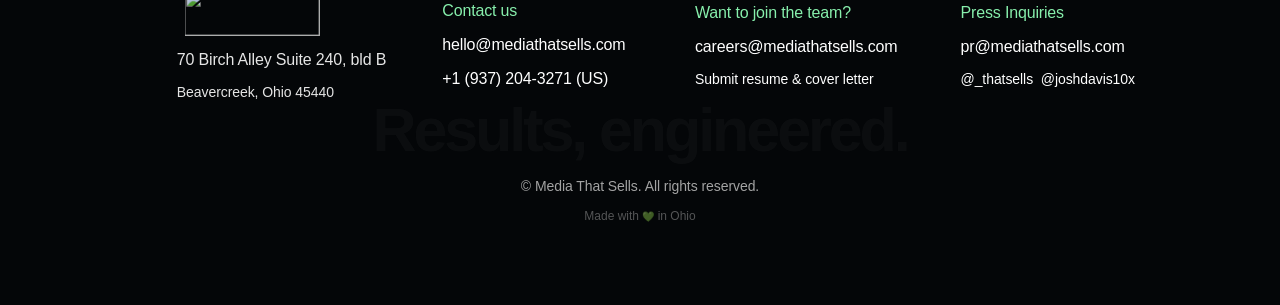
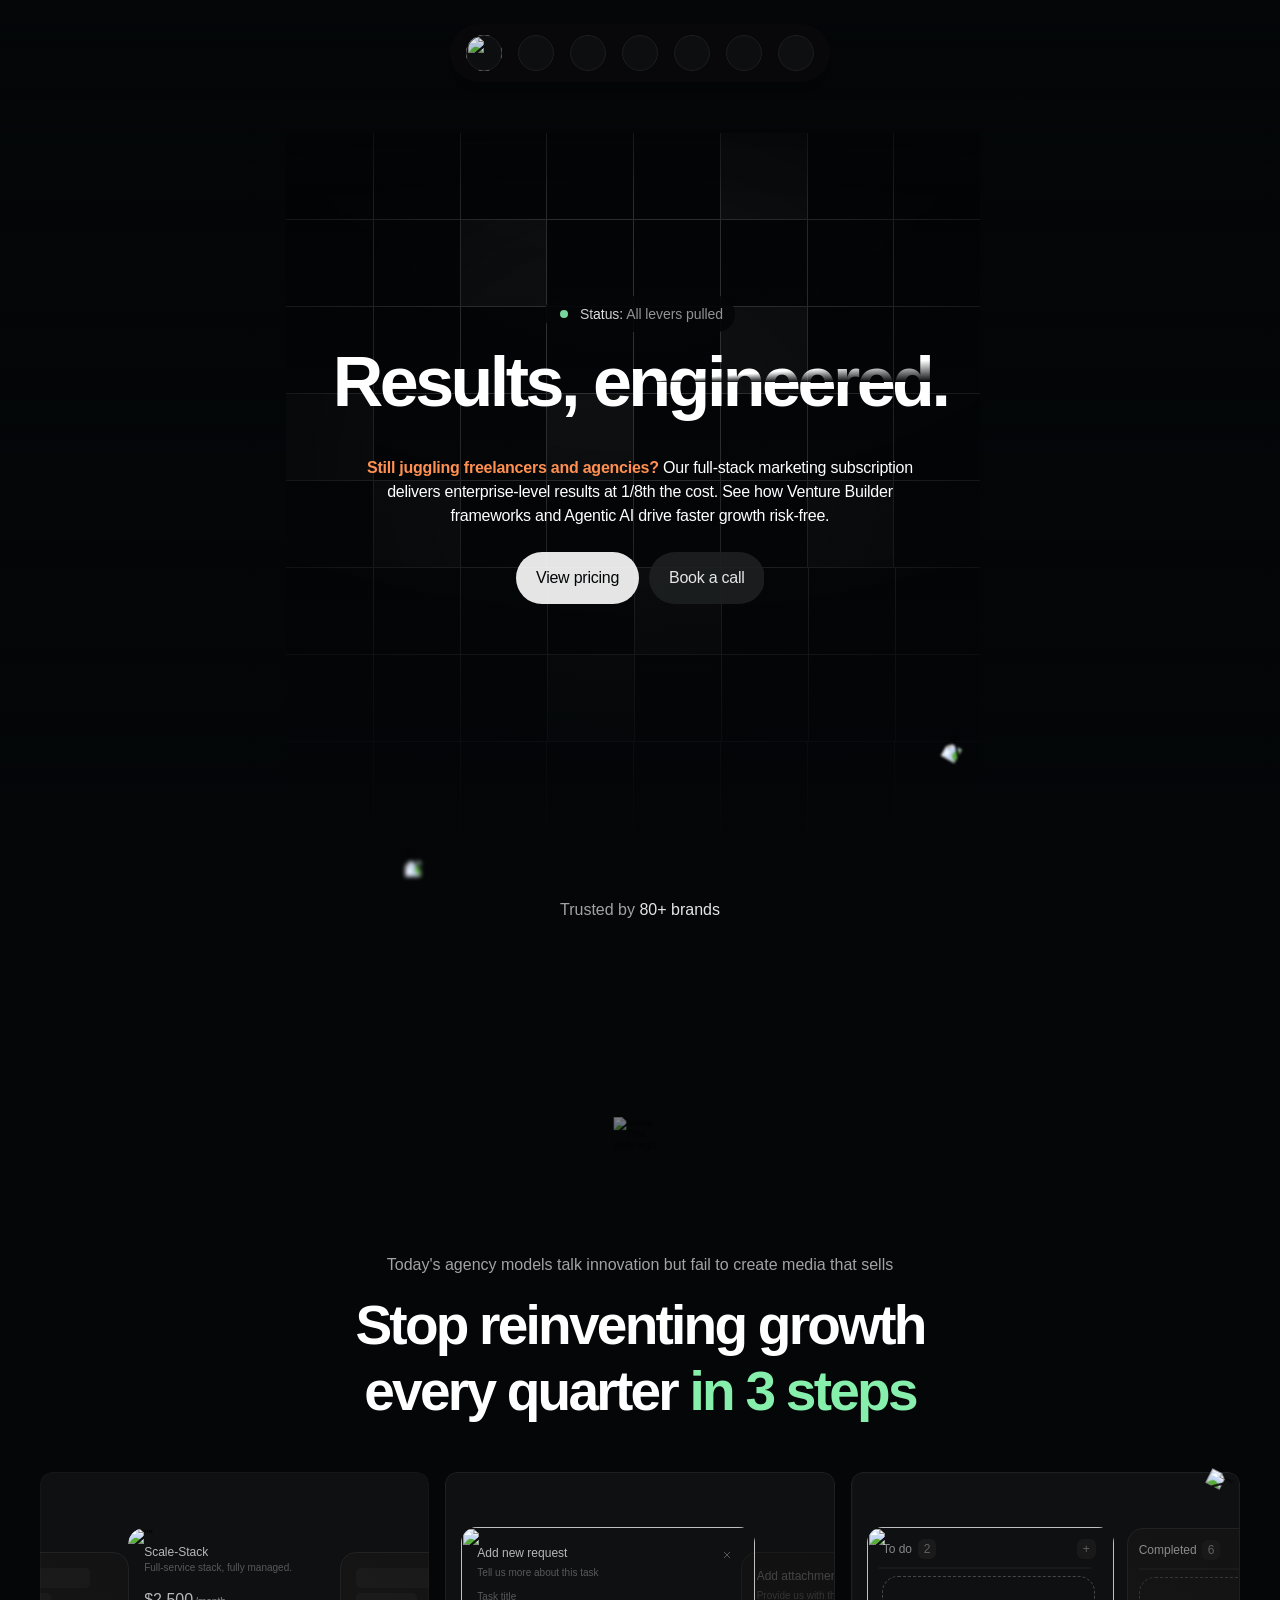
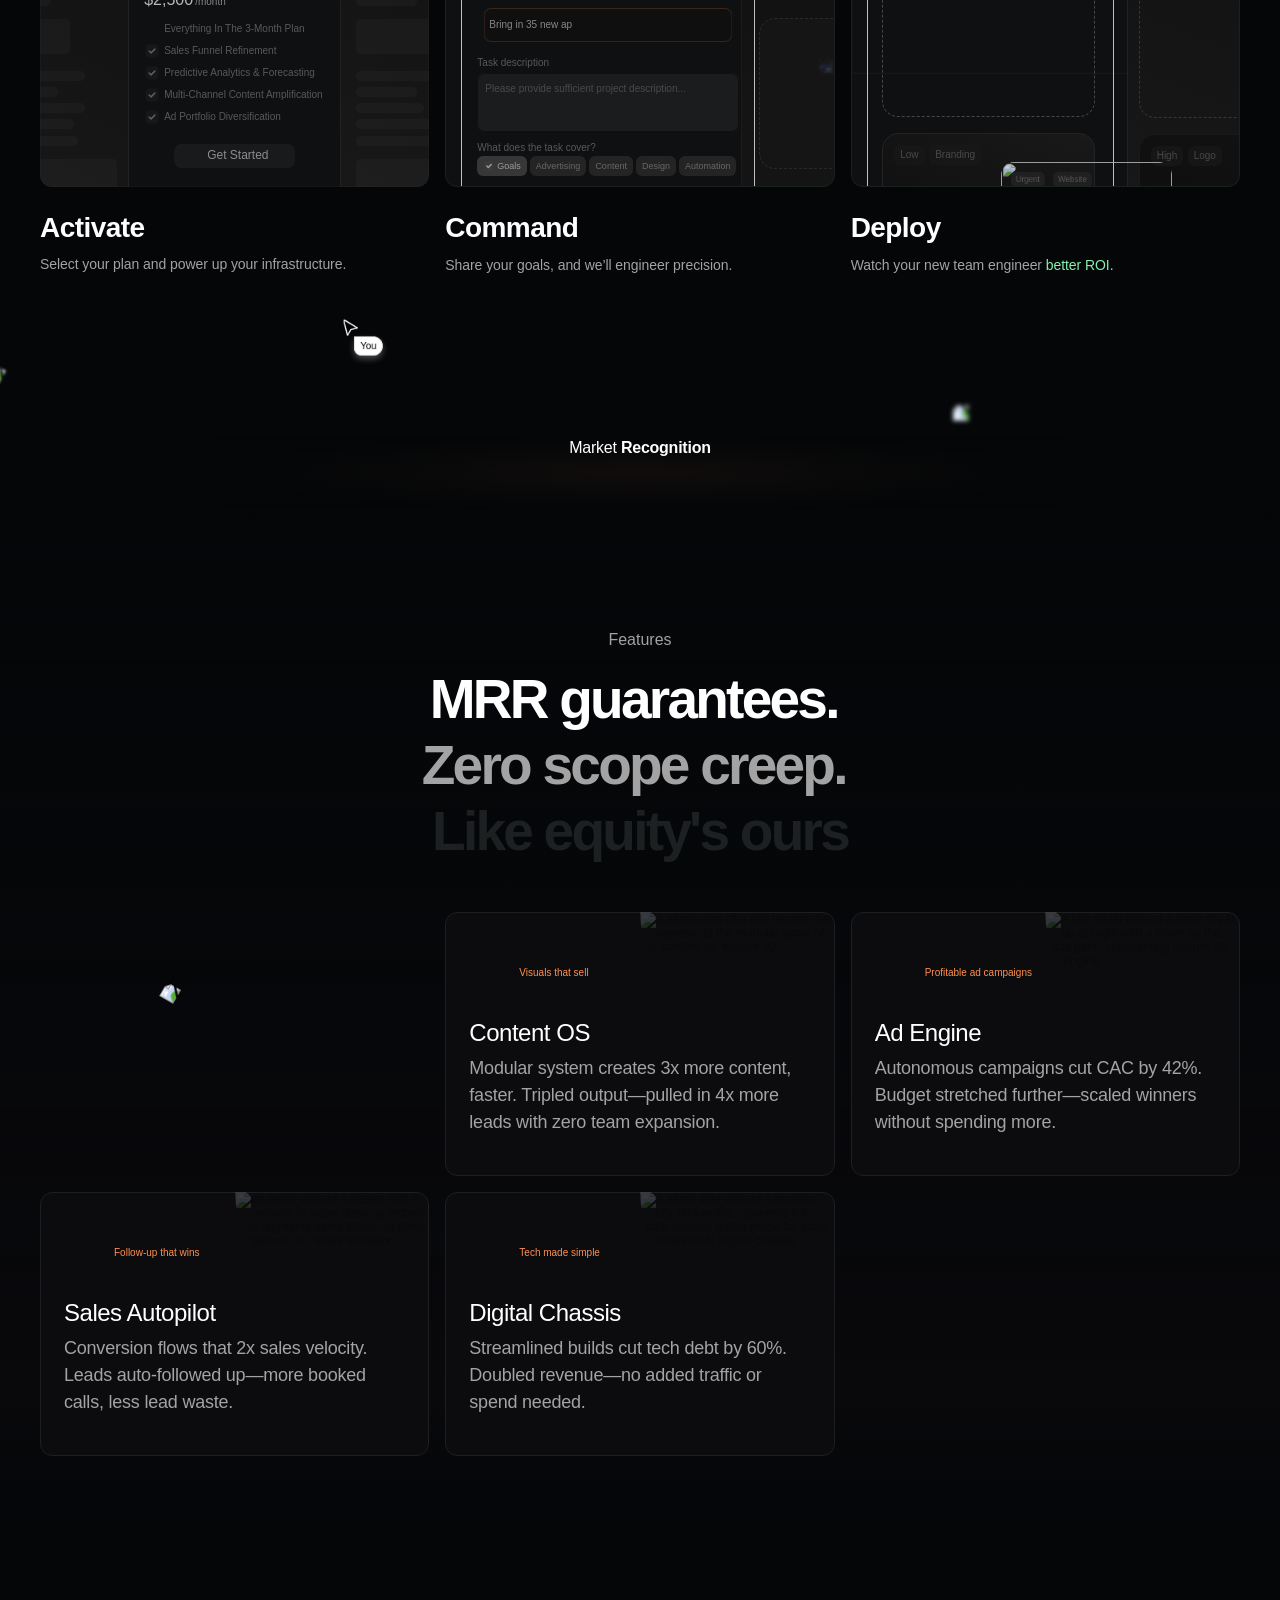
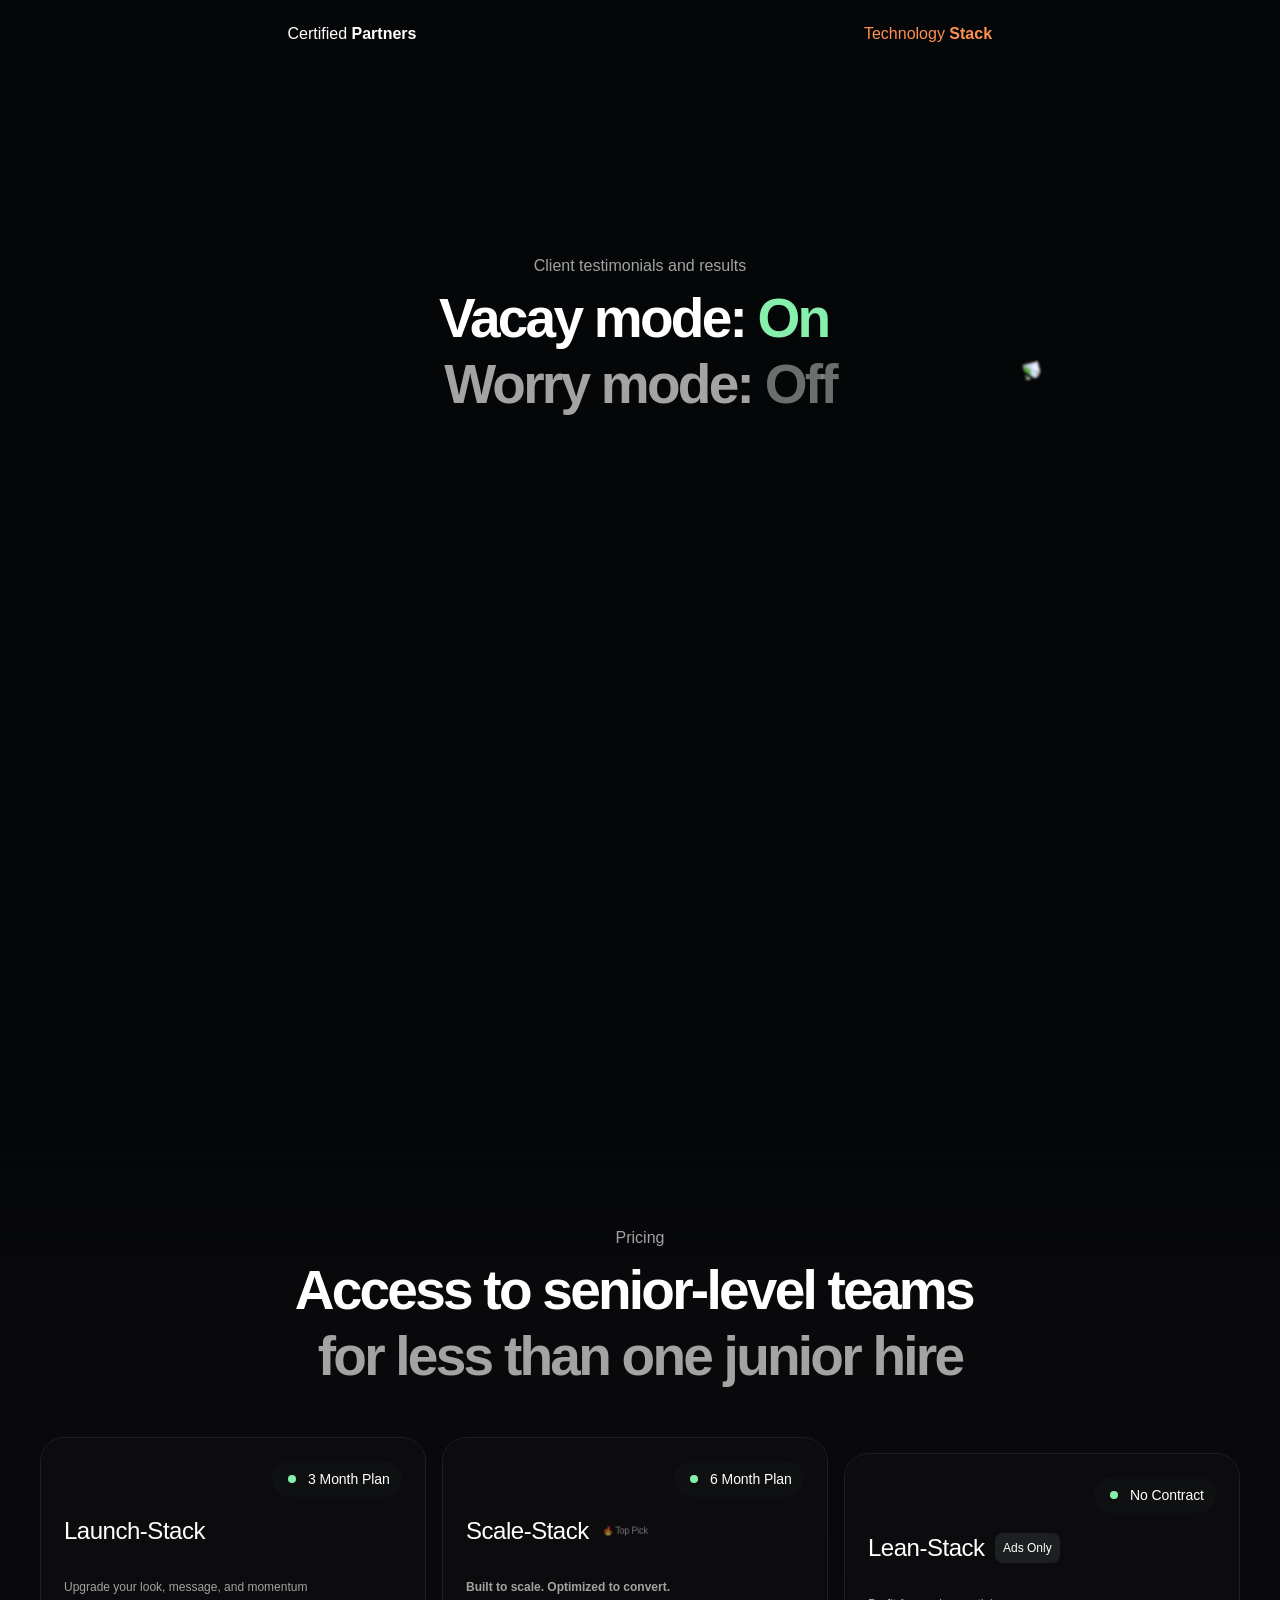
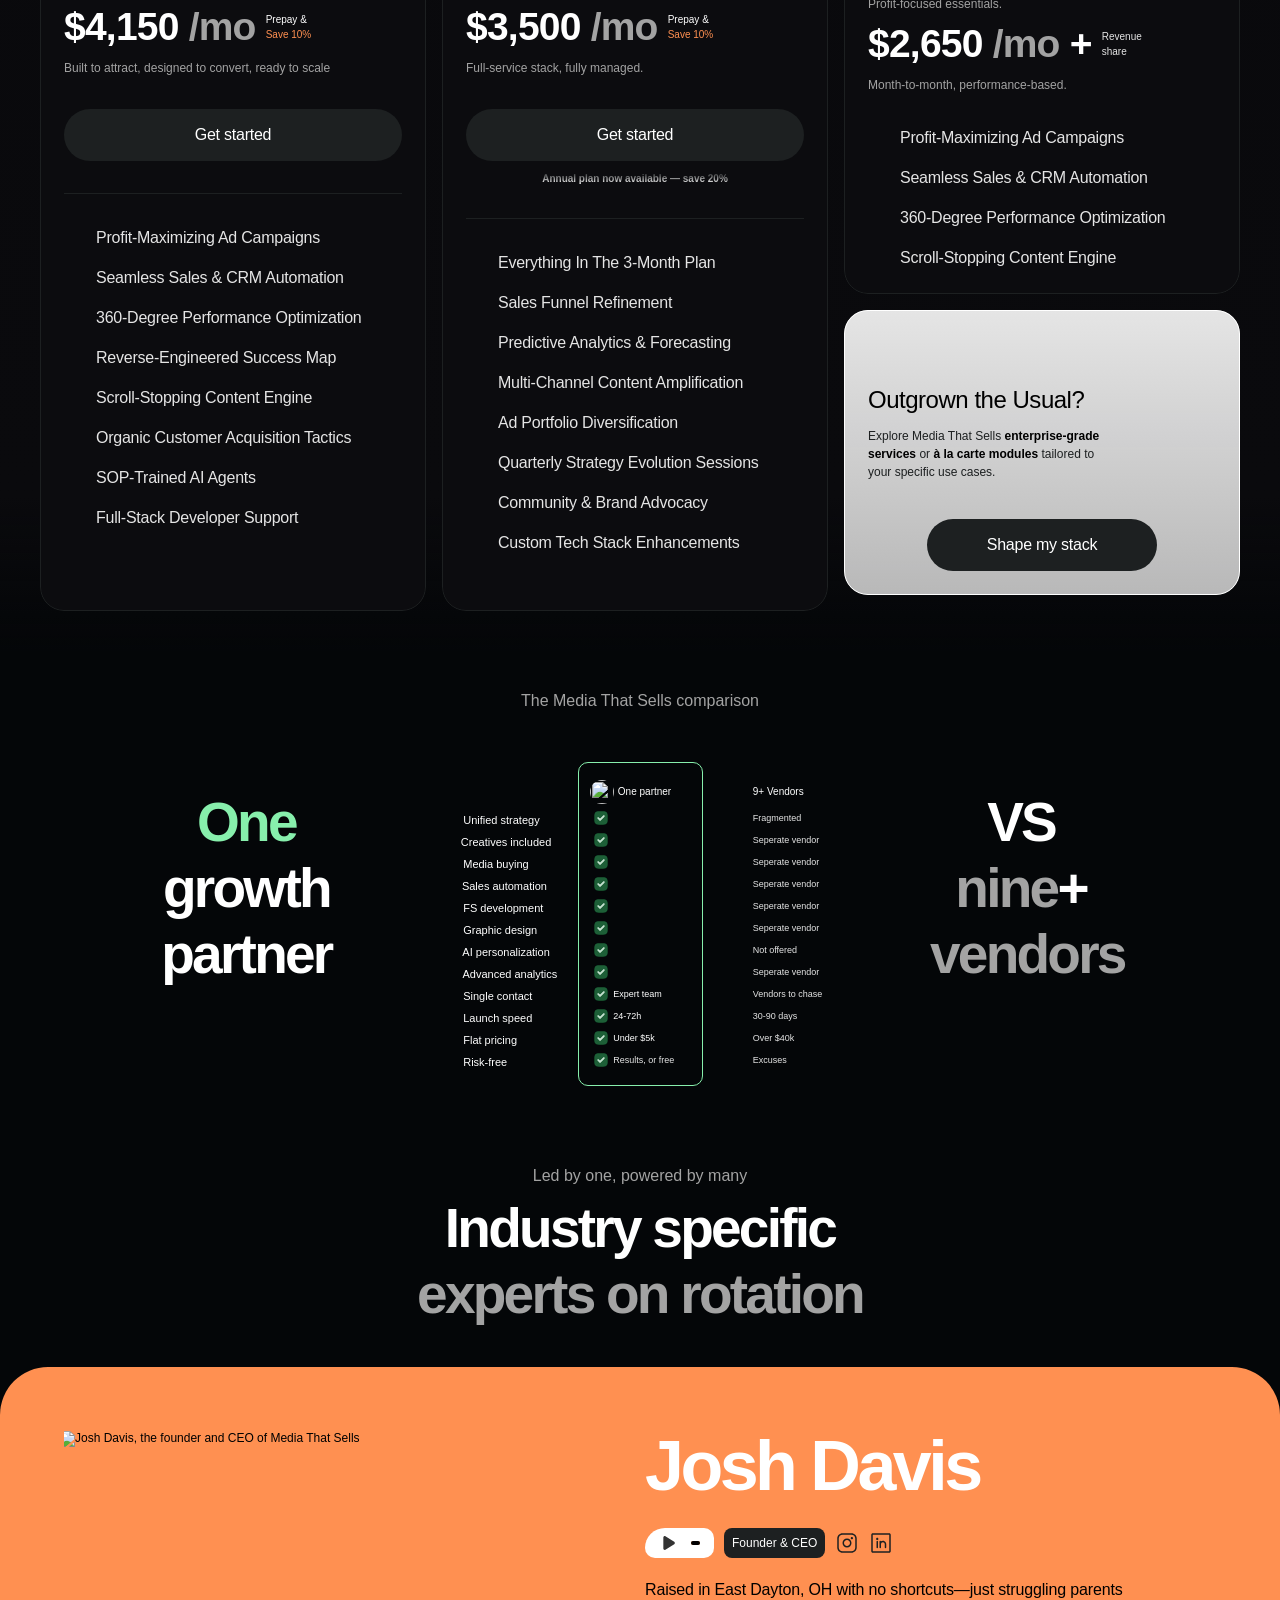
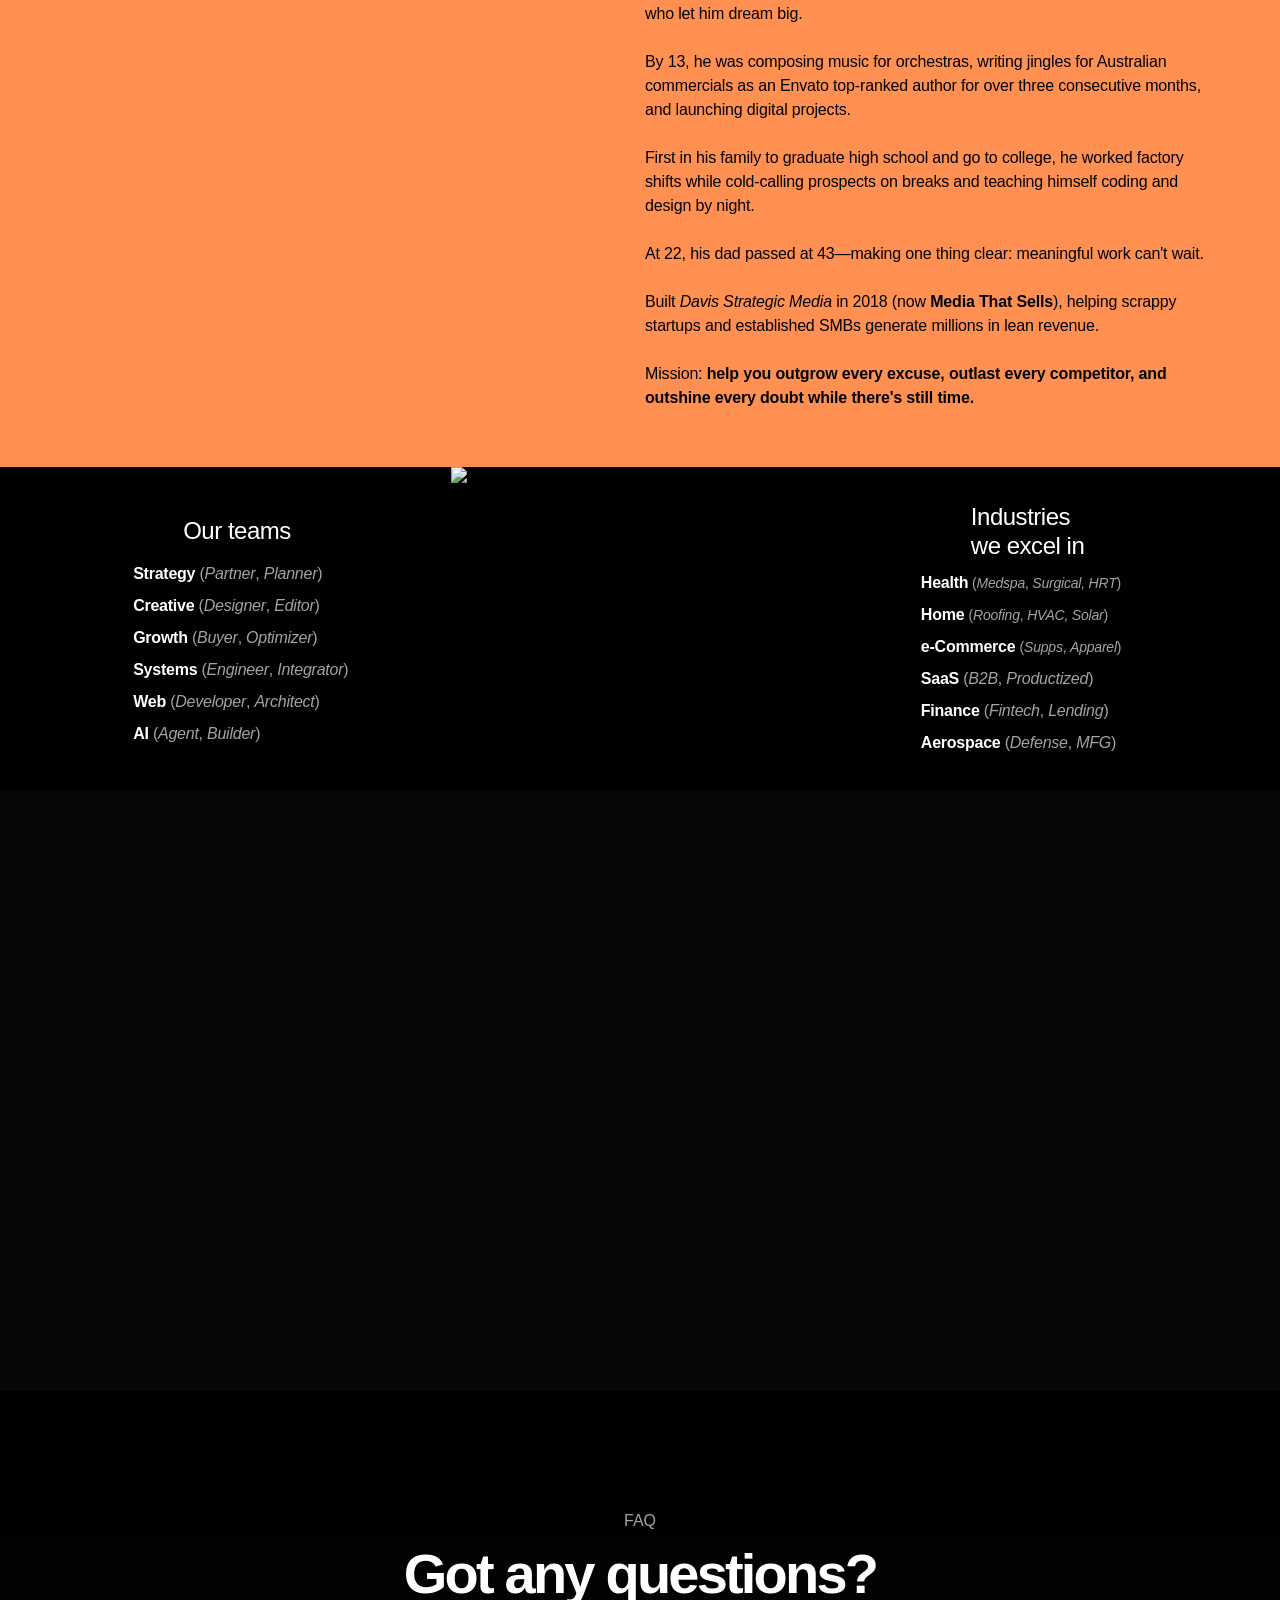
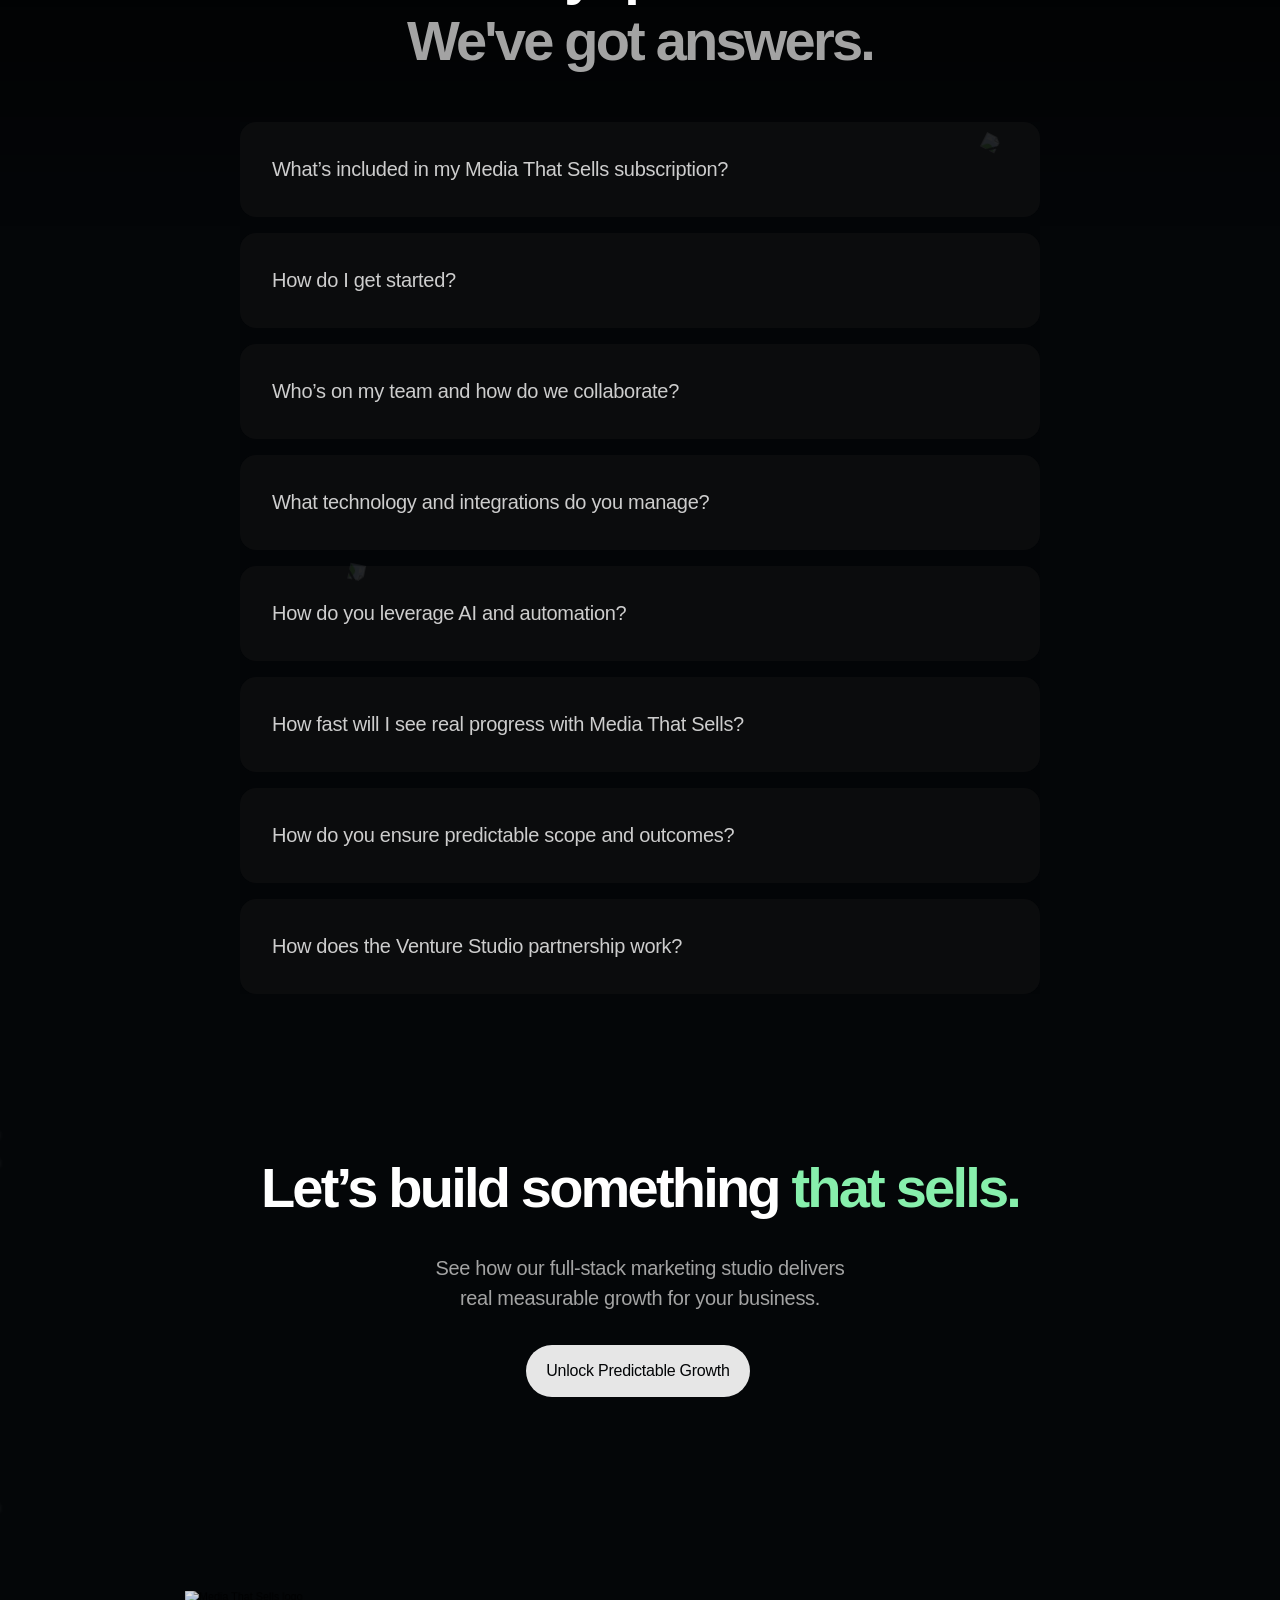
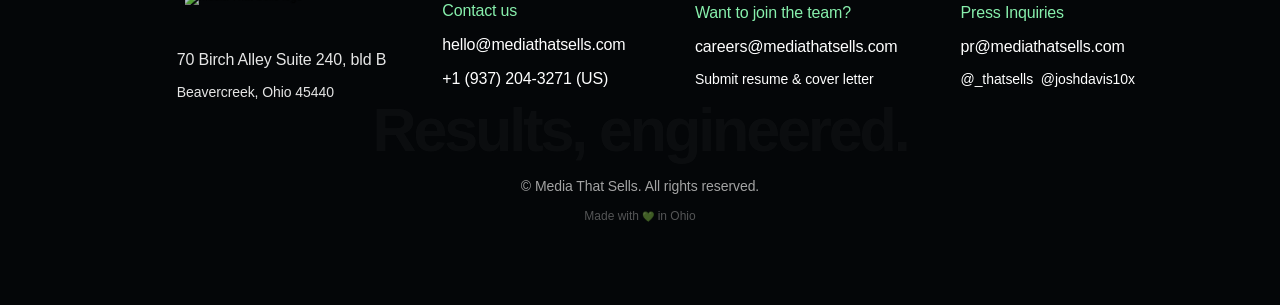
